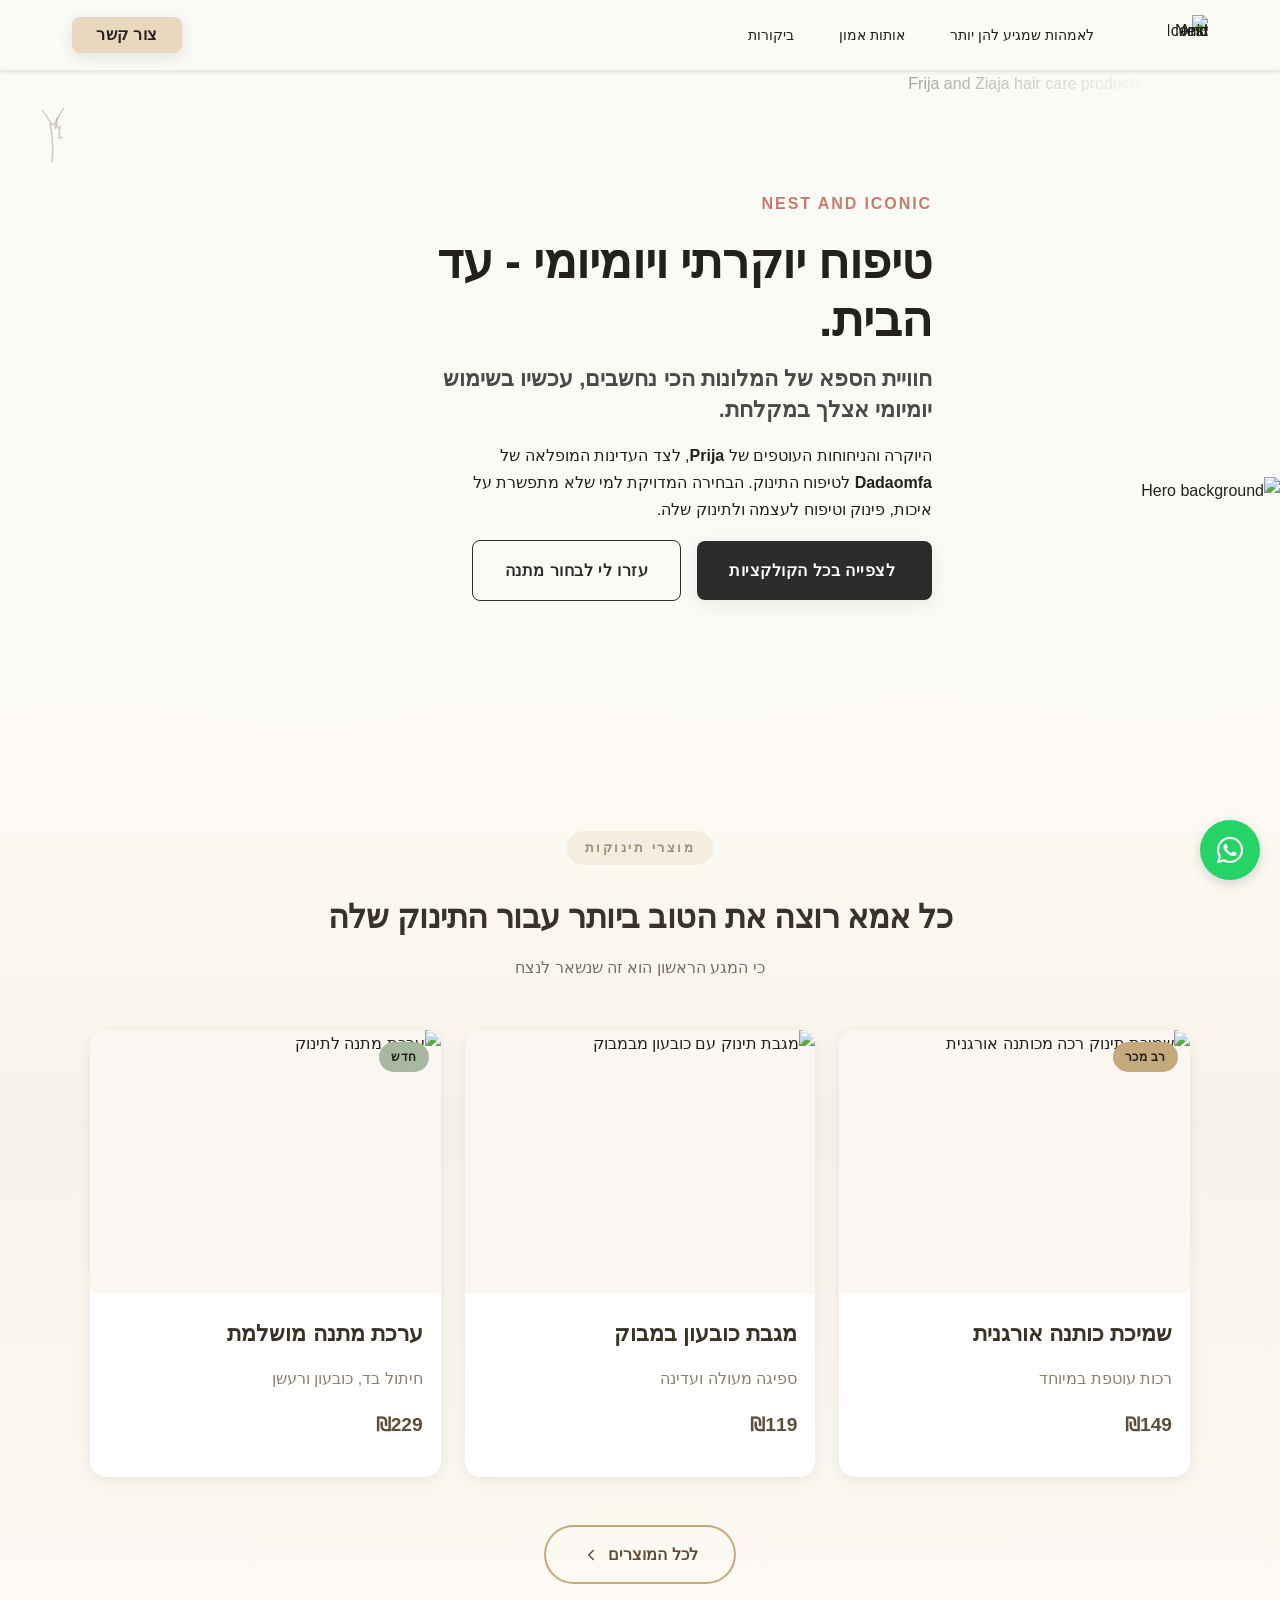
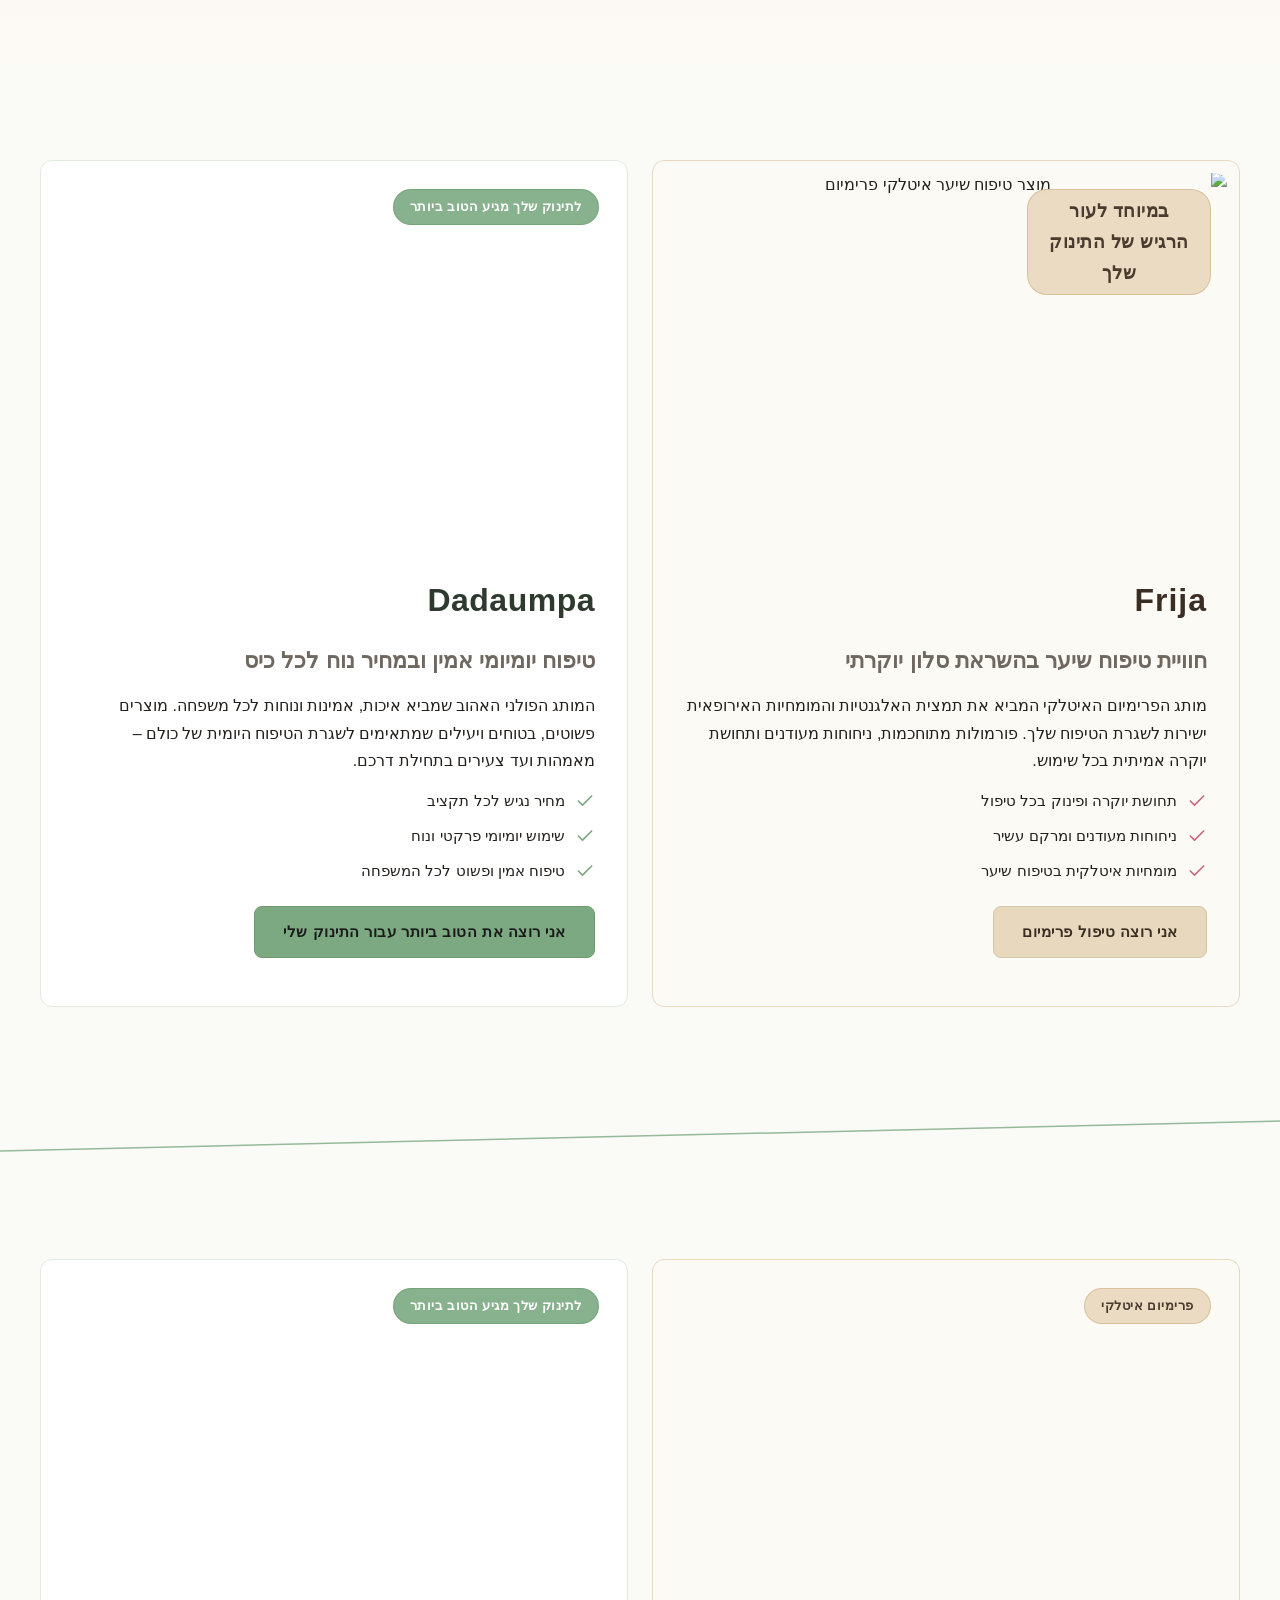
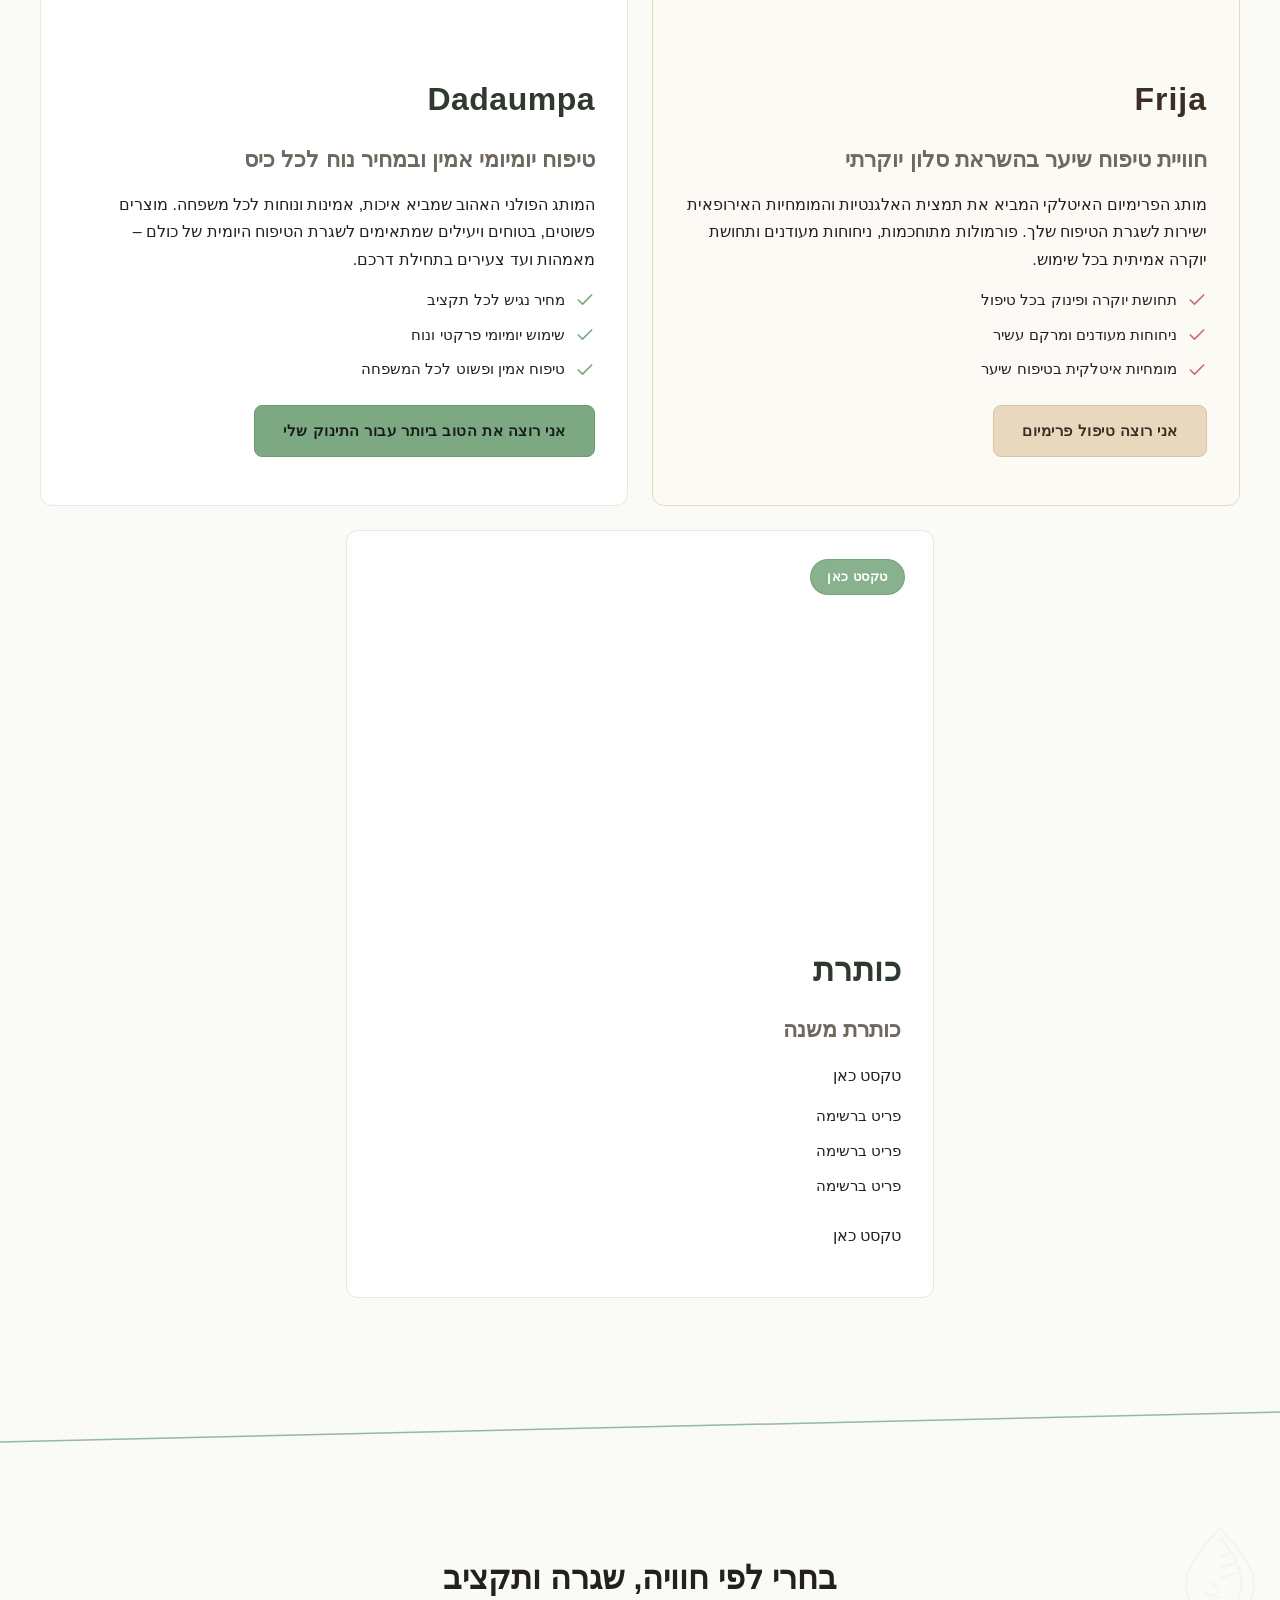
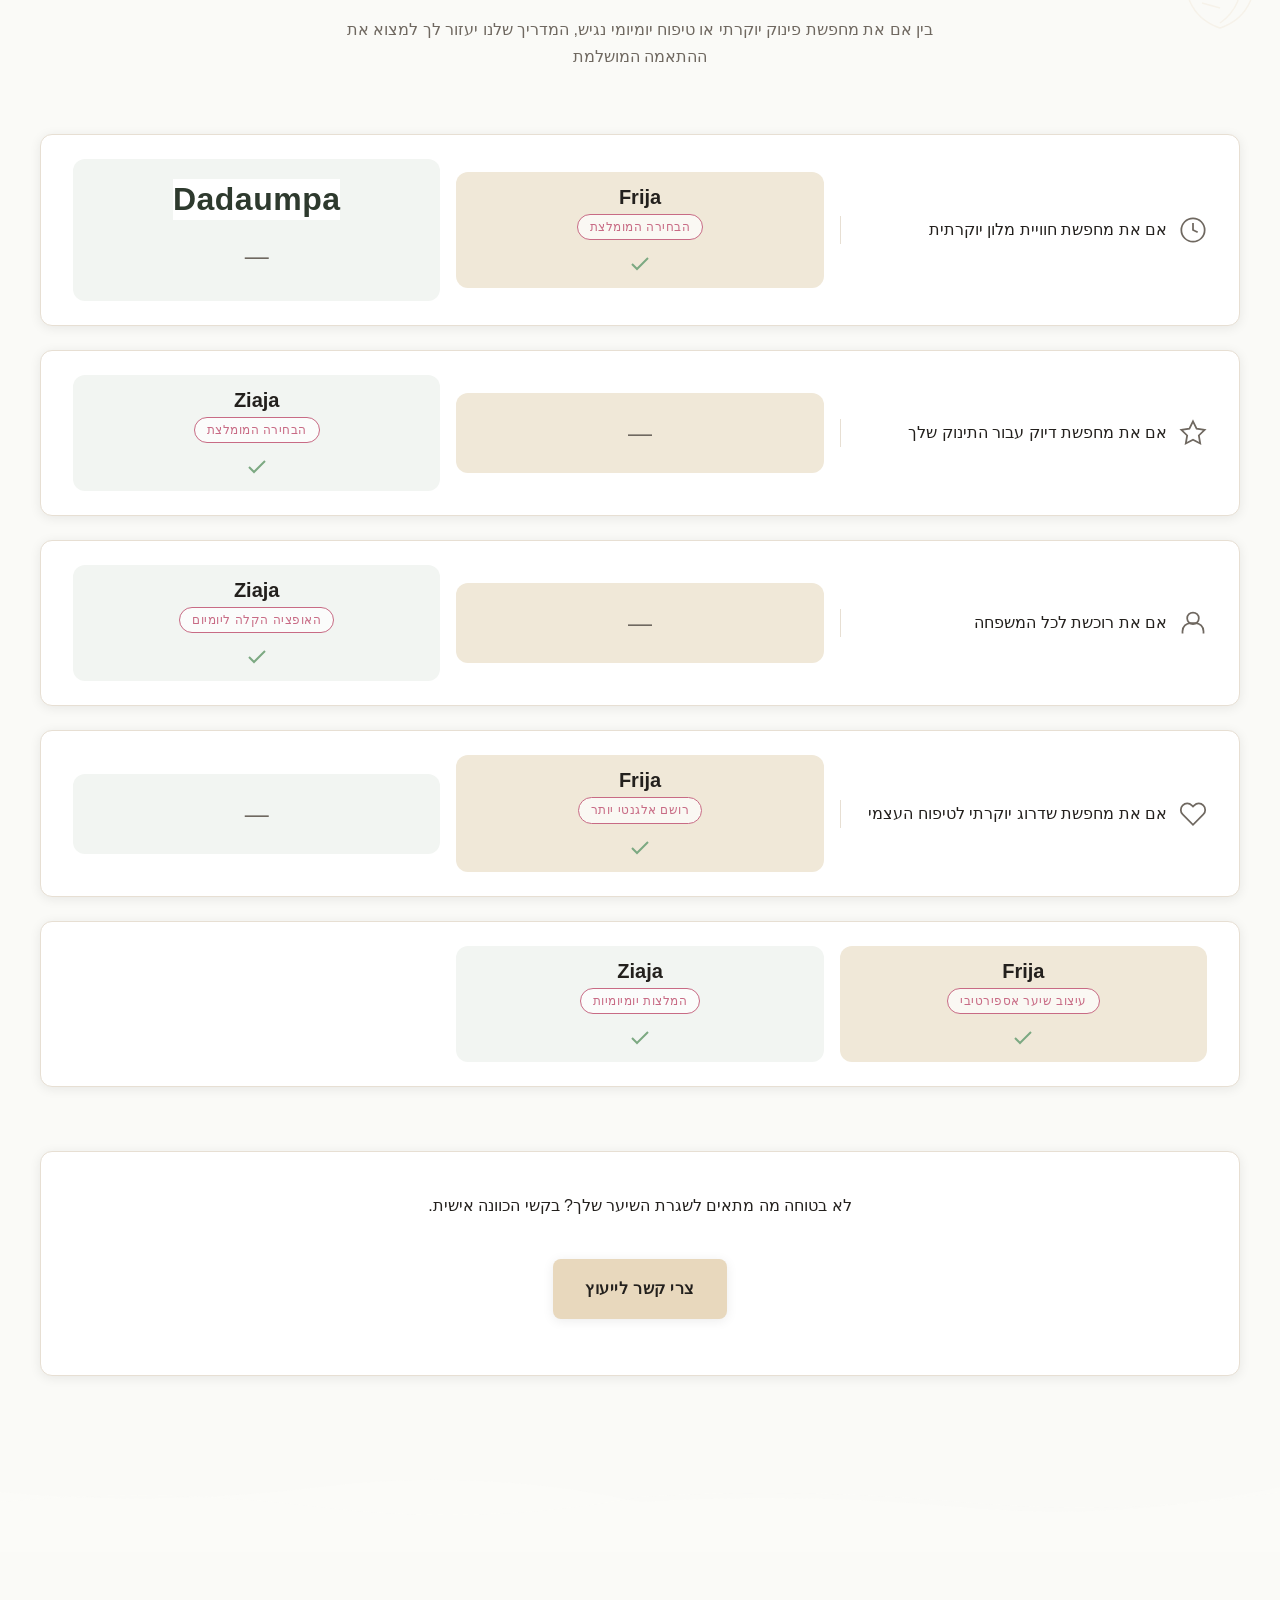
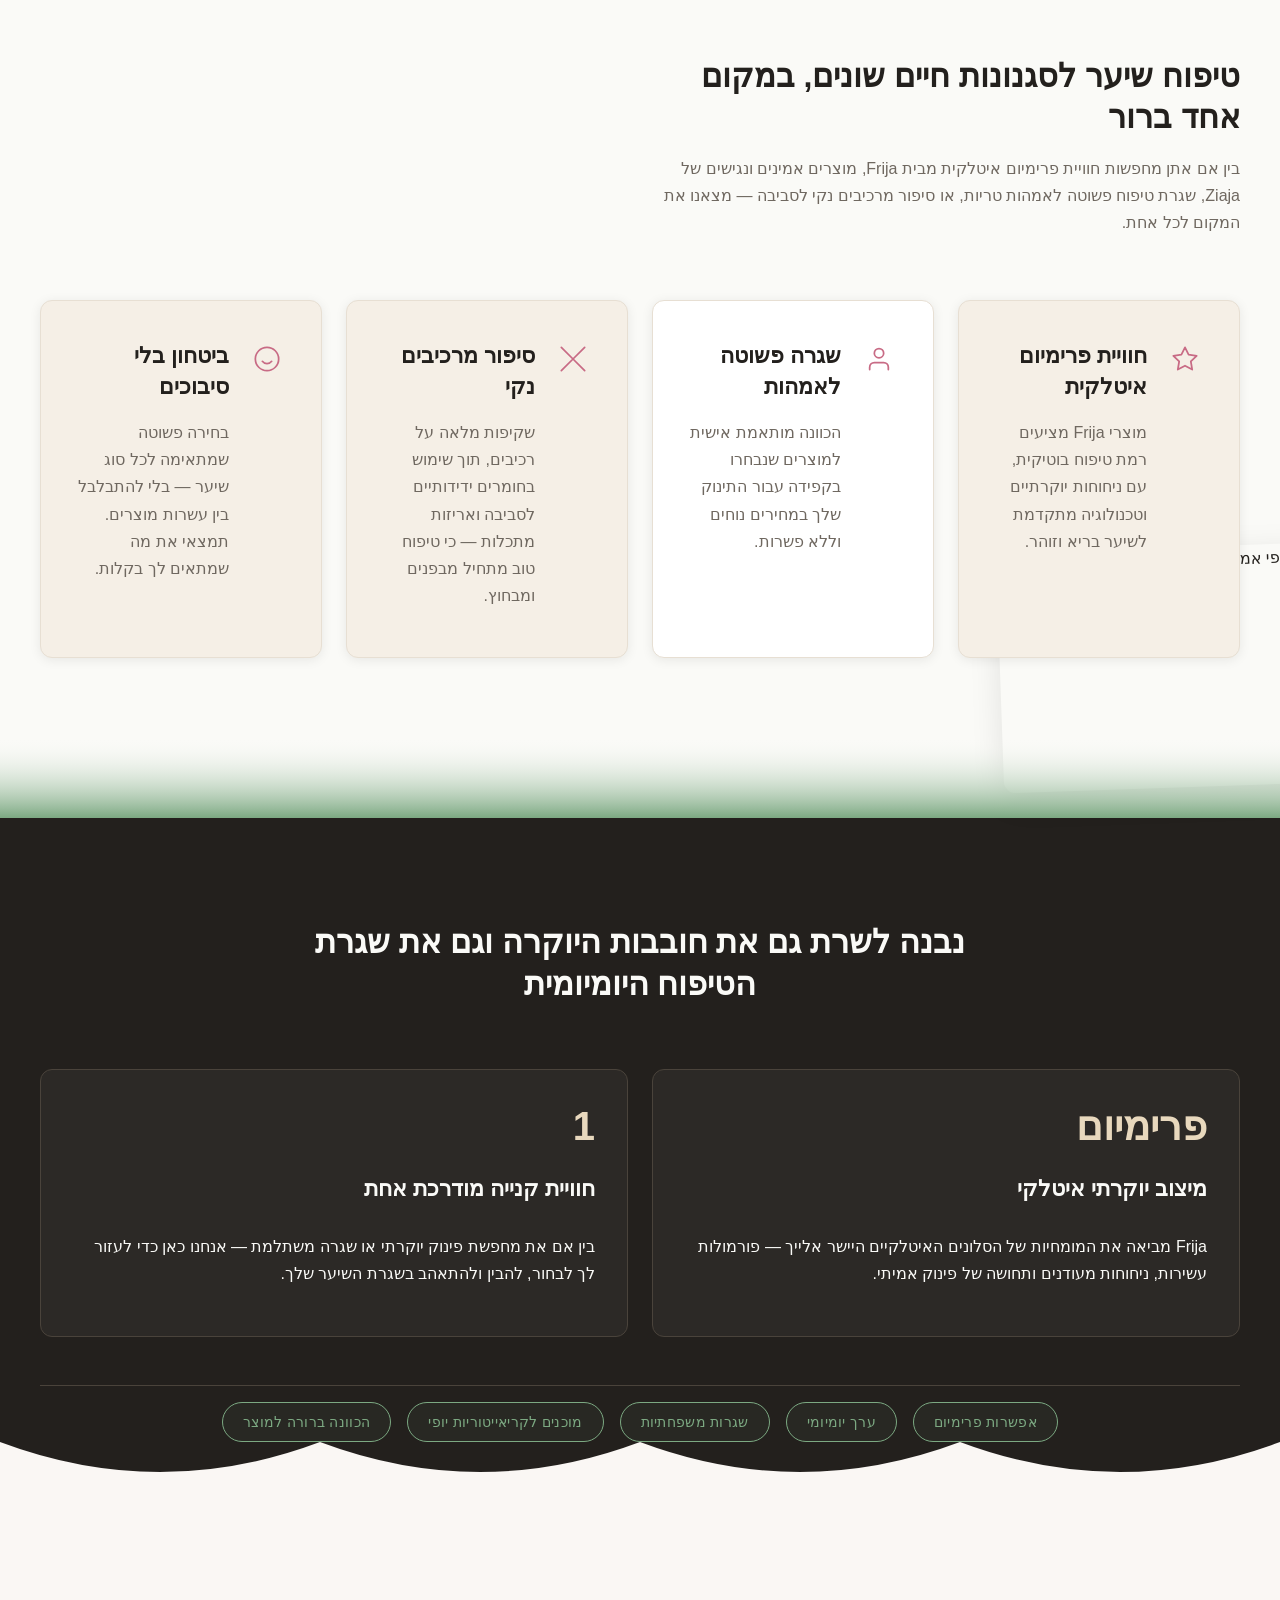
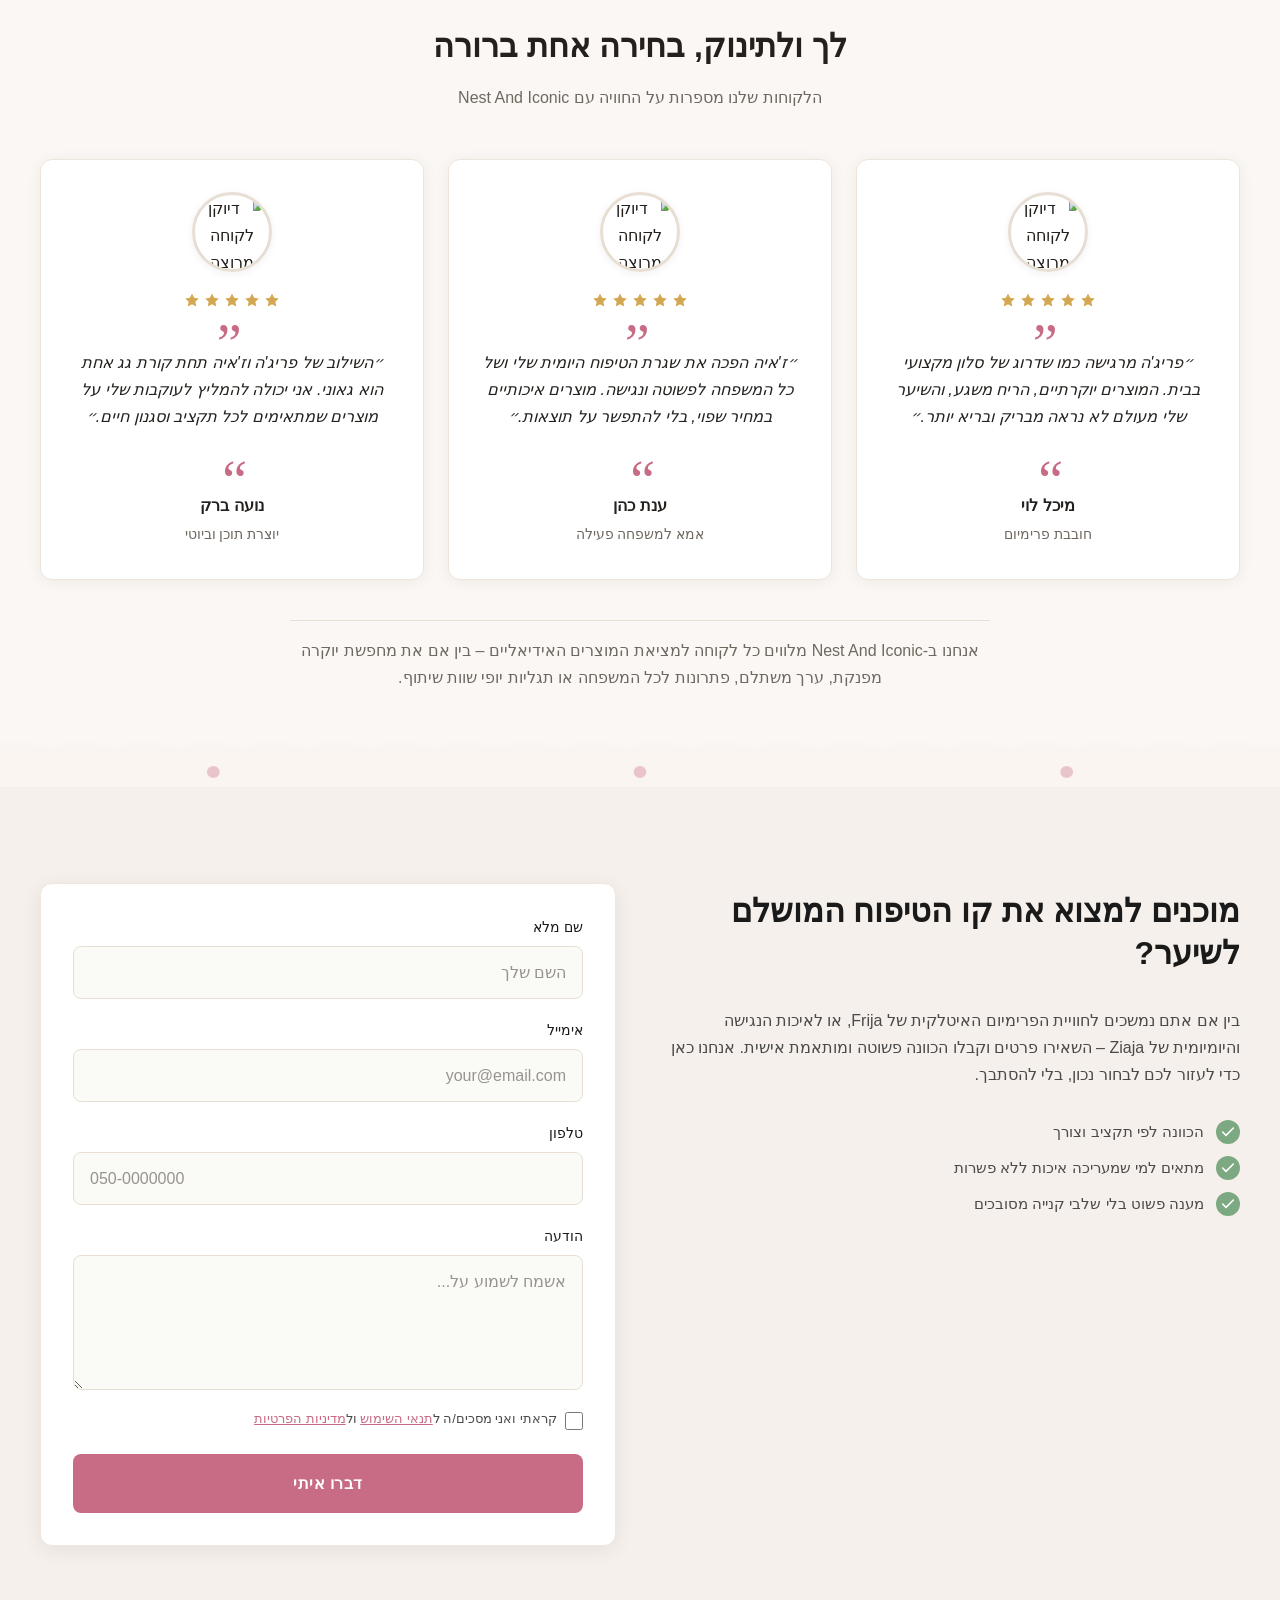
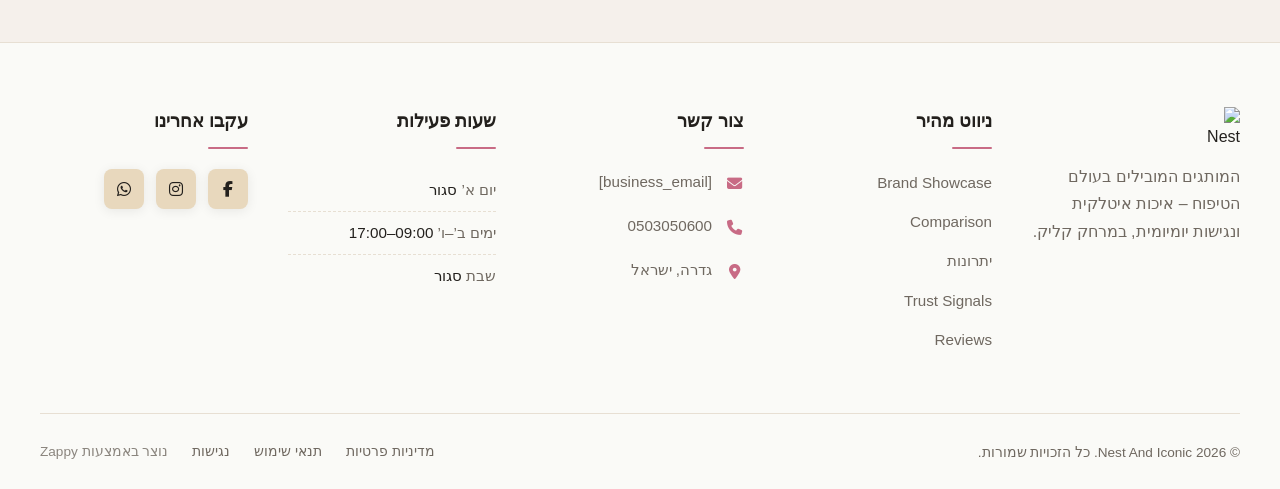
==== public/index.html @ 2064843b "Background sync: Progressive GitHub Sync" ====
<!doctype html><html dir="rtl" lang="he"><head><meta charset="UTF-8"><meta content="width=device-width,initial-scale=1" name="viewport"><meta content="index, follow" name="robots"><title>גלי יופי ויוקרה יומיומית — Nest And Iconic</title><meta content="הכניסי לחייך עולם של טיפוח שיער מוקפד עם המותגים פריג'ה וזאיה. מצאי את המוצר המושלם לשיערך, בין אם את חולמת על יוקרה איטלקית או מחפשת איכות נגישה. התחילי את מסע הטיפוח שלך עוד היום!" name="description"><meta content="Beauty &amp; Personal Care, טיפוח שיער יוקרתי, מותגי שיער מובילים, time to yourself, פריג'ה וזאיה" name="keywords"><link href="/assets/favicon.ico" rel="icon" type="image/x-icon"><link href="/assets/favicon-16x16.png" rel="icon" type="image/png" sizes="16x16"><link href="/assets/favicon-32x32.png" rel="icon" type="image/png" sizes="32x32"><link href="/assets/favicon-48x48.png" rel="icon" type="image/png" sizes="48x48"><link href="/assets/favicon-192x192.png" rel="icon" type="image/png" sizes="192x192"><link href="/assets/favicon-512x512.png" rel="icon" type="image/png" sizes="512x512"><link href="/assets/apple-touch-icon.png" rel="apple-touch-icon"><script>!function(){"use strict";var t="29273329-be31-4e87-b1aa-1c647ba8ab93",e="https://api.zappy5.com/api/analytics/track",a=18e5,n=2592e6,o=!0,i=!0,r=!0;var s=function(){var e="zappy_visitor_"+t,a=null;try{if(a=localStorage.getItem(e)){var o=JSON.parse(a),i=Date.now();if(i-o.created<n)return o.lastSeen=i,localStorage.setItem(e,JSON.stringify(o)),o.id}}catch(t){console.warn("Zappy Analytics: LocalStorage not available")}var r="zv_"+Date.now()+"_"+Math.random().toString(36).substr(2,9);try{localStorage.setItem(e,JSON.stringify({id:r,created:Date.now(),lastSeen:Date.now()}))}catch(t){}return r}(),c=function(){var e="zappy_session_"+t,n=null;try{if(n=sessionStorage.getItem(e)){var o=JSON.parse(n),i=Date.now();if(i-o.timestamp<a)return o.timestamp=i,sessionStorage.setItem(e,JSON.stringify(o)),o.id}}catch(t){console.warn("Zappy Analytics: SessionStorage not available")}var r="zs_"+Date.now()+"_"+Math.random().toString(36).substr(2,9);try{sessionStorage.setItem(e,JSON.stringify({id:r,timestamp:Date.now()}))}catch(t){}return r}();function l(a,n){n=n||{};var o={website_id:t,event_type:a,page_path:window.location.pathname,referrer:document.referrer||"direct",visitor_id:s,session_id:c,metadata:n};if(navigator.sendBeacon){var i=new Blob([JSON.stringify(o)],{type:"application/json"});navigator.sendBeacon(e,i)}else fetch(e,{method:"POST",headers:{"Content-Type":"application/json"},body:JSON.stringify(o),keepalive:!0}).catch(function(t){console.warn("Zappy Analytics: Failed to track event",t)})}o&&l("pageview",{title:document.title,url:window.location.href}),i&&document.addEventListener("click",function(t){var e=t.target;if("BUTTON"===e.tagName||e.closest("button")){var a="BUTTON"===e.tagName?e:e.closest("button");l("click",{element:"button",text:a.textContent.trim().substring(0,100),id:a.id||null,class:a.className||null})}else if("A"===e.tagName||e.closest("a")){var n="A"===e.tagName?e:e.closest("a");l("navigation",{element:"link",text:n.textContent.trim().substring(0,100),href:n.href,external:n.hostname!==window.location.hostname})}},!0),r&&document.addEventListener("submit",function(t){var e=t.target;l("form_submit",{form_id:e.id||null,form_name:e.name||null,form_action:e.action||null,form_method:e.method||"GET"})},!0);var m=Date.now();window.addEventListener("beforeunload",function(){l("page_unload",{time_on_page:Math.floor((Date.now()-m)/1e3),page_path:window.location.pathname})}),window.zappyAnalytics={track:l,getVisitorId:function(){return s},getSessionId:function(){return c}}}()</script><script>!function(){"use strict";if(!window.zappyFireMarketingEvent){var t={begin_checkout:"checkout_started",purchase:"checkout_complete",add_to_cart:"add_to_cart",view_product:"view_product"},e={whatsapp_click:{ga4:"contact",meta:"Contact",gtm:"whatsapp_click",ecom:!1},phone_click:{ga4:"contact",meta:"Contact",gtm:"phone_click",ecom:!1},contact_form_submitted:{ga4:"generate_lead",meta:"Lead",gtm:"contact_form_submitted",ecom:!1},checkout_started:{ga4:"begin_checkout",meta:"InitiateCheckout",gtm:"begin_checkout",ecom:!0},checkout_complete:{ga4:"purchase",meta:"Purchase",gtm:"purchase",ecom:!0},product_inquiry:{ga4:"generate_lead",meta:"Lead",gtm:"product_inquiry",ecom:!1},add_to_cart:{ga4:"add_to_cart",meta:"AddToCart",gtm:"add_to_cart",ecom:!0},view_product:{ga4:"view_item",meta:"ViewContent",gtm:"view_item",ecom:!0}};window.zappyFireMarketingEvent=function(r,o,u){try{u=u||{};var p=t[r]||r,d=e[p];if(!d)return;if((o=o||{}).pagePath||o.page_path||(o.pagePath=a()),"checkout_complete"===p){var l=String(o.orderId||o.order_id||o.transaction_id||"");if(l&&function(t){if(!t)return!1;try{return"1"===sessionStorage.getItem(i(t))}catch(t){return!1}}(l))return;l&&function(t){if(t)try{sessionStorage.setItem(i(t),"1")}catch(t){}}(l)}if(!u.skipFirstParty)try{window.zappyAnalytics&&"function"==typeof window.zappyAnalytics.track&&window.zappyAnalytics.track(p,o)}catch(t){}try{if(window.dataLayer=window.dataLayer||[],d.ecom){var _=c(p,o),m={};_.transaction_id&&(m.transaction_id=_.transaction_id),null!=_.value&&(m.value=_.value),_.currency&&(m.currency=_.currency),_.items&&(m.items=_.items),window.dataLayer.push({event:d.gtm,ecommerce:m}),"checkout_complete"!==p&&"checkout_started"!==p||window.dataLayer.push({event:p,ecommerce:m})}else{var s={event:d.gtm};for(var h in o)Object.prototype.hasOwnProperty.call(o,h)&&(s[h]=o[h]);window.dataLayer.push(s)}}catch(t){}try{"function"==typeof window.gtag&&window.gtag("event",d.ga4,c(p,o))}catch(t){}try{"function"==typeof window.fbq&&window.fbq("track",d.meta,function(t,e){for(var r=n(e=e||{}),a=parseFloat(null!=e.value?e.value:null!=e.total?e.total:0)||0,c=String(e.currency||"USD").toUpperCase(),i=[],o=0,u=0;u<r.length;u++)r[u].item_id&&i.push(r[u].item_id),o+=r[u].quantity||1;if("checkout_complete"===t)return{value:a,currency:c,content_ids:i.length?i:void 0,content_type:"product",num_items:o||void 0,order_id:String(e.order_id||e.orderId||e.transaction_id||e.orderNumber||"")||void 0};if("checkout_started"===t)return{value:a,currency:c,content_ids:i.length?i:void 0,content_type:"product",num_items:o||parseInt(null!=e.itemCount?e.itemCount:0,10)||void 0};if("add_to_cart"===t){var p=String(e.productId||e.product_id||i[0]||"");return{value:a||(r[0]?r[0].price*r[0].quantity:0),currency:c,content_ids:p?[p]:i.length?i:void 0,content_type:"product",content_name:e.productName||e.product_name||r[0]&&r[0].item_name,num_items:parseInt(null!=e.quantity?e.quantity:o||1,10)||1}}if("view_product"===t){var d=String(e.productId||e.product_id||i[0]||"");return{value:a||parseFloat(null!=e.price?e.price:0)||0,currency:c,content_ids:d?[d]:i.length?i:void 0,content_type:"product",content_name:e.productName||e.product_name||r[0]&&r[0].item_name}}return"whatsapp_click"===t||"phone_click"===t?{content_name:"whatsapp_click"===t?"WhatsApp":"Phone",content_category:"contact"}:"contact_form_submitted"===t||"product_inquiry"===t?{content_name:"product_inquiry"===t?"Product inquiry":"Contact form",content_category:e.productName||e.product_name||void 0}:e}(p,o))}catch(t){}}catch(t){}};var r=Object.create(null);document.addEventListener("click",function(t){try{var e=t.target;if(!e)return;var r=u(e,".whatsapp-float, a.whatsapp-float, [data-zappy-whatsapp]"),n=function(t){for(var e=t;e&&e!==document;){if("A"===e.tagName)return e;e=e.parentElement}return null}(e),c=n&&n.href||"";if(r||n&&function(t){if(!t)return!1;var e=String(t).toLowerCase();return-1!==e.indexOf("wa.me/")||-1!==e.indexOf("api.whatsapp.com")||-1!==e.indexOf("whatsapp.com/send")||0===e.indexOf("whatsapp:")}(c)){if(!o("wa:"+c)){var i=r?"float":"link";window.zappyFireMarketingEvent("whatsapp_click",{source:i,href:c||null,pagePath:a()})}return}var p=u(e,".phone-header-btn, .nav-phone-btn, .call-btn, [data-zappy-phone]"),d="";if(n&&n.href&&0===String(n.href).toLowerCase().indexOf("tel:")?d=n.href:p&&p.href&&0===String(p.href).toLowerCase().indexOf("tel:")&&(d=p.href),p||d){var l="";return d&&(l=String(d).replace(/^tel:/i,"").trim()),void(o("tel:"+(l||p&&p.id||"btn"))||window.zappyFireMarketingEvent("phone_click",{source:p?"button":"link",phone:l||null,href:d||null,pagePath:a()}))}}catch(t){}},!0)}function a(){try{if(window.ZAPPY_CONFIG&&window.ZAPPY_CONFIG.currentPagePath)return window.ZAPPY_CONFIG.currentPagePath}catch(t){}try{return window.location.pathname||"/"}catch(t){return"/"}}function n(t){var e=(t=t||{}).items||t.cartItems||t.cart_items||t.lineItems||[];Array.isArray(e)||(e=[]);for(var r=[],a=0;a<e.length;a++){var n=e[a];if(n&&"object"==typeof n){var c=String(n.item_id||n.productId||n.product_id||n.id||"").trim(),i=String(n.item_name||n.productName||n.product_name||n.name||"").trim(),o=parseFloat(null!=n.price?n.price:null!=n.unitPrice?n.unitPrice:0)||0,u=Math.max(1,parseInt(null!=n.quantity?n.quantity:null!=n.qty?n.qty:1,10)||1);(c||i)&&r.push({item_id:c||i,item_name:i||c,price:o,quantity:u})}}return r}function c(t,e){var r=n(e=e||{}),c=parseFloat(null!=e.value?e.value:null!=e.total?e.total:0)||0,i=String(e.currency||"USD").toUpperCase();if("checkout_complete"===t)return{transaction_id:String(e.transaction_id||e.orderId||e.order_id||e.orderNumber||"")||void 0,value:c,currency:i,items:r};if("checkout_started"===t)return{value:c,currency:i,items:r};if("add_to_cart"===t){var o=r.length?r:[{item_id:String(e.productId||e.product_id||""),item_name:String(e.productName||e.product_name||""),price:parseFloat(null!=e.value?e.value:null!=e.price?e.price:0)||0,quantity:parseInt(null!=e.quantity?e.quantity:1,10)||1}].filter(function(t){return t.item_id||t.item_name});return{value:c||(o[0]?o[0].price*o[0].quantity:0),currency:i,items:o}}if("view_product"===t){var u=r.length?r:[{item_id:String(e.productId||e.product_id||""),item_name:String(e.productName||e.product_name||""),price:parseFloat(null!=e.price?e.price:null!=e.value?e.value:0)||0,quantity:1}].filter(function(t){return t.item_id||t.item_name});return{currency:i,value:c||(u[0]?u[0].price:0),items:u}}return"whatsapp_click"===t||"phone_click"===t?{method:"whatsapp_click"===t?"whatsapp":"phone",page_path:e.pagePath||a()}:"contact_form_submitted"===t||"product_inquiry"===t?{page_path:e.pagePath||a()}:e}function i(t){return"zappy_purchase_fired_"+String(t||"")}function o(t){var e=Date.now();return!!(r[t]&&e-r[t]<800)||(r[t]=e,!1)}function u(t,e){return t&&t.closest?t.closest(e):null}}()</script><meta content="גלי יופי ויוקרה יומיומית — Nest And Iconic" property="og:title"><meta content="הכניסי לחייך עולם של טיפוח שיער מוקפד עם המותגים פריג'ה וזאיה. מצאי את המוצר המושלם לשיערך, בין אם את חולמת על יוקרה איטלקית או מחפשת איכות נגישה. התחילי את מסע הטיפוח שלך עוד היום!" property="og:description"><meta content="summary_large_image" name="twitter:card"><meta content="גלי יופי ויוקרה יומיומית — Nest And Iconic" name="twitter:title"><meta content="הכניסי לחייך עולם של טיפוח שיער מוקפד עם המותגים פריג'ה וזאיה. מצאי את המוצר המושלם לשיערך, בין אם את חולמת על יוקרה איטלקית או מחפשת איכות נגישה. התחילי את מסע הטיפוח שלך עוד היום!" name="twitter:description"><meta content="website" property="og:type"><meta content="he_IL" property="og:locale"><style>.skip-link{position:absolute;top:0;left:0;transform:translateY(-200%);padding:12px 18px;background:var(--bg-dark,#1a1a1a);color:var(--text-light,#fff);font-weight:600;border-radius:0 0 8px 0;z-index:10000}.skip-link:focus{transform:none;outline:2px solid var(--ring,#fff);outline-offset:2px}:focus-visible{outline:2px solid var(--ring,currentColor);outline-offset:3px}</style><link href="/assets/favicon.ico" rel="icon" type="image/x-icon"><link href="/assets/favicon-16x16.png" rel="icon" type="image/png" sizes="16x16"><link href="/assets/favicon-32x32.png" rel="icon" type="image/png" sizes="32x32"><link href="/assets/favicon-48x48.png" rel="icon" type="image/png" sizes="48x48"><link href="/assets/favicon-192x192.png" rel="icon" type="image/png" sizes="192x192"><link href="/assets/favicon-512x512.png" rel="icon" type="image/png" sizes="512x512"><link href="/assets/apple-touch-icon.png" rel="apple-touch-icon"><link href="https://cdn.jsdelivr.net/npm/vanilla-cookieconsent@3/dist/cookieconsent.css" rel="stylesheet"><style id="zappy-critical-above-fold-css">html{box-sizing:border-box;-webkit-text-size-adjust:100%}*,::after,::before{box-sizing:inherit}body{margin:0;min-width:320px;overflow-x:clip}img,svg,video{max-width:100%;height:auto}main{display:block}.container{width:min(100% - 32px,1200px);margin-inline:auto}.navbar,header .navbar,header[role=banner],nav.navbar{position:relative;z-index:1000;width:100%}.nav-container,.navbar .container{display:flex;align-items:center;justify-content:space-between;min-height:64px}.logo,.logo-link img{display:block;width:35px;height:35px;object-fit:contain}#navMenu,.nav-menu{list-style:none;margin:0;padding:0}#navMenu a,.nav-menu a,.navbar .nav-links a,.navbar a{color:inherit;text-decoration:none}#navMenu .sub-menu,.nav-menu .sub-menu,.navbar .sub-menu{display:none}.fa,.fa-brands,.fa-regular,.fa-solid,.fab,.far,.fas{display:inline-block;min-width:1em;text-align:center}html:not(#zappy-noop) .navbar:has(.nav-ecommerce-icons)>.phone-header-btn,html:not(#zappy-noop)[data-zappy-site-type=ecommerce] .phone-header-btn{display:none!important;visibility:hidden!important;width:0!important;height:0!important;pointer-events:none!important}.zappy-preview-empty-store-cta{display:none!important;visibility:hidden!important;height:0!important;max-height:0!important;overflow:hidden!important;margin:0!important;padding:0!important;border:0!important;box-shadow:none!important}.zappy-catalog-menu{background:var(--surface-color,var(--surface,linear-gradient(135deg,#f8f9fa 0,#fff 100%)));border-bottom:1px solid var(--border-color,#e5e7eb);padding:0;position:sticky;top:0;z-index:90}.zappy-catalog-menu.rtl,.zappy-catalog-menu[dir=rtl]{direction:rtl}.zappy-catalog-menu.ltr,.zappy-catalog-menu[dir=ltr]{direction:ltr}.catalog-menu-container{max-width:1440px;margin:0 auto;display:flex;align-items:center;gap:8px;padding:10px 24px;overflow:visible}.catalog-menu-categories,.catalog-menu-list{display:flex;align-items:center;gap:4px;flex-wrap:wrap;margin:0;padding:0;list-style:none}.catalog-menu-item{display:inline-flex;align-items:center;padding:8px 16px;font-size:14px;font-weight:500;color:var(--text-color,var(--text,#374151));text-decoration:none;border-radius:20px;white-space:nowrap}.catalog-menu-all{background:var(--primary-color,var(--primary,#111));color:var(--text-light,#fff)!important}.catalog-menu-parent{position:relative;display:inline-flex;align-items:center}.catalog-menu-trigger{display:inline-flex;align-items:center;gap:6px}.catalog-menu-chevron{flex-shrink:0}.catalog-menu-parent>.sub-menu{display:none!important;visibility:hidden!important;opacity:0!important;pointer-events:none!important}.hero-section,.index-hero-section,section[class*=hero]{position:relative;overflow:hidden;min-height:560px}.hero-bg-image,.hero-bg-wrapper,section[class*=hero] [class*=hero-bg]{position:absolute;inset:0;width:100%;height:100%}.hero-bg-image img,.hero-bg-wrapper img,section[class*=hero] [data-hero-bg],section[class*=hero] img[data-hero-background=true]{width:100%!important;height:100%!important;object-fit:cover!important;display:block}.hero-content,section[class*=hero] .container{position:relative;z-index:2}@media(max-width:768px){:root{--header-height:72px;--total-header-height:72px;--zappy-mobile-menu-top:72px}html[data-zappy-site-type=ecommerce] body{padding-top:var(--total-header-height,72px)}html[data-zappy-site-type=ecommerce] body>.navbar:not(.zappy-catalog-menu),html[data-zappy-site-type=ecommerce] body>nav.navbar{position:fixed!important;top:0;left:0;right:0;z-index:100000;width:100%;margin-bottom:0}.zappy-catalog-menu{position:fixed;top:var(--header-height,72px);left:0;right:0;z-index:99999}.nav-container,.navbar .container{min-height:60px}#navMenu,.nav-menu{max-width:100vw;overflow-x:hidden}.hero-section,.index-hero-section,section[class*=hero]{min-height:100svh}.hero-bg-image,.hero-bg-wrapper,.hero-scrim{min-height:100svh}}:root{--zappy-header-stack-height:calc(var(--zappy-announcement-height, 40px) + var(--header-height, 72px))}body:has(.zappy-announcement-bar) .navbar:not(.zappy-catalog-menu):not(.mobile-search-panel),body:has(.zappy-announcement-bar) header.navbar,body:has(.zappy-announcement-bar) nav.navbar:not(.zappy-catalog-menu){top:var(--zappy-announcement-height,40px)!important}body:has(.zappy-announcement-bar) .index-hero-section,body:has(.zappy-announcement-bar) main>section[class*=hero]:first-of-type,body:has(.zappy-announcement-bar) section[data-hero-type^=fullscreen]{margin-top:calc(-1 * var(--zappy-header-stack-height))!important;padding-top:calc(var(--zappy-header-stack-height))!important}[data-zappy-content-align]{display:flex!important;flex-direction:column!important}[data-zappy-content-align^=top-]{justify-content:flex-start!important}[data-zappy-content-align^=center-],[data-zappy-content-align^=lower-],[data-zappy-content-align^=upper-]{justify-content:center!important}[data-zappy-content-align^=bottom-]{justify-content:flex-end!important}[data-zappy-content-align$="-left"],[data-zappy-content-align$="-mid-left"]{align-items:flex-start!important;text-align:start!important}[data-zappy-content-align$="-center"]{align-items:center!important;text-align:center!important}[data-zappy-content-align$="-mid-right"],[data-zappy-content-align$="-right"]{align-items:flex-end!important;text-align:end!important}[data-zappy-content-align] [data-zappy-align-target]{margin-left:auto;margin-right:auto}[data-zappy-content-align$="-center"] [data-zappy-align-target],[data-zappy-content-align$="-center"] [data-zappy-align-target]>*{text-align:center!important}</style><link href="/styles.css" rel="preload" as="style"><link href="/styles.css" rel="stylesheet" media="print" onload='this.media="all"'><noscript><link href="/styles.css" rel="stylesheet"></noscript><script>window.ZAPPY_WEBSITE_ID="29273329-be31-4e87-b1aa-1c647ba8ab93",window.ZAPPY_API_BASE="https://api.zappy5.com"</script><link href="/assets/site-index-service-image-1-1784063487909-sne2xa.webp?v=1784063490166" rel="preload" as="image" fetchpriority="high"><style id="zappy-dropdown-submenu-styles">#navMenu li:has(.sub-menu),.nav-menu li:has(.sub-menu),.navbar li:has(.sub-menu),nav li:has(.sub-menu){position:relative}#navMenu .sub-menu,.nav-menu .sub-menu,.navbar .sub-menu,nav .sub-menu{display:block!important;position:absolute!important;top:100%;left:0;min-width:220px;border-radius:8px;box-shadow:0 8px 25px rgba(0,0,0,.15);padding:8px 0;opacity:0;visibility:hidden;transform:translateY(10px);transition:all .3s ease;z-index:1000;list-style:none;pointer-events:none}#navMenu li:hover>.sub-menu,.nav-menu li:hover>.sub-menu,.navbar li:hover>.sub-menu,nav li:hover>.sub-menu{opacity:1!important;visibility:visible!important;transform:translateY(0)!important;pointer-events:auto!important}.sub-menu li{list-style:none;margin:0;padding:0}.sub-menu a{display:block!important;padding:10px 16px!important;color:var(--text-dark,#333)!important;font-weight:500;text-decoration:none;white-space:nowrap;transition:background-color .2s}.sub-menu .zappy-nav-child>a{padding-left:28px!important;font-size:.9em!important;opacity:.85!important}[dir=rtl] .sub-menu .zappy-nav-child>a,html[lang=ar] .sub-menu .zappy-nav-child>a,html[lang=he] .sub-menu .zappy-nav-child>a{padding-left:10px!important;padding-right:28px!important}.sub-menu .zappy-nav-parent>a{font-weight:600!important}.sub-menu a:hover{background-color:#f5f5f5}[dir=rtl] .nav-menu .sub-menu,[dir=rtl] .navbar .sub-menu,[dir=rtl] nav .sub-menu,html[lang=ar] .nav-menu .sub-menu,html[lang=ar] .navbar .sub-menu,html[lang=ar] nav .sub-menu,html[lang=he] .nav-menu .sub-menu,html[lang=he] .navbar .sub-menu,html[lang=he] nav .sub-menu{left:auto!important;right:0!important}.sub-menu:empty,.sub-menu:not(:has(li)):not(:has(> a)),.sub-menu:not(:has(li:not(.zappy-hidden-menu-item))):not(:has(> a)){display:none!important;opacity:0!important;visibility:hidden!important;pointer-events:none!important}li:has(.menu-group-title):hover>.sub-menu{opacity:1!important;visibility:visible!important;transform:translateY(0)!important;pointer-events:auto!important}#navMenu>li>.menu-group-title,.nav-menu>li>.menu-group-title{display:inline-block;padding:.5rem 1rem;cursor:default;user-select:none}@media (max-width:768px){#navMenu .sub-menu,.nav-menu .sub-menu,.navbar .sub-menu,nav .sub-menu{position:static!important;transform:none!important;box-shadow:none!important;background:0 0!important;max-height:0;overflow:hidden;opacity:0;visibility:hidden;transition:max-height .3s ease,opacity .3s ease;padding:0!important;border-radius:0!important}#navMenu .sub-menu.mobile-expanded,.nav-menu .sub-menu.mobile-expanded,.navbar .sub-menu.mobile-expanded{max-height:none!important;overflow-y:visible!important;opacity:1!important;visibility:visible!important;padding:8px 0 8px 16px!important}[dir=rtl] .sub-menu.mobile-expanded,html[lang=he] .sub-menu.mobile-expanded{padding:8px 16px 8px 0!important}#navMenu li:hover>.sub-menu,.nav-menu li:hover>.sub-menu,.navbar li:hover>.sub-menu,nav li:hover>.sub-menu{opacity:0;visibility:hidden;pointer-events:none}#navMenu li>.sub-menu.mobile-expanded,.nav-menu li>.sub-menu.mobile-expanded,.navbar li>.sub-menu.mobile-expanded,nav li>.sub-menu.mobile-expanded{opacity:1!important;visibility:visible!important;pointer-events:auto!important}#navMenu li:has(.sub-menu),.nav-menu li:has(.sub-menu),.navbar li:has(.sub-menu),nav li:has(.sub-menu){display:flex!important;flex-wrap:wrap!important;align-items:center!important;position:relative!important;min-height:44px!important}#navMenu li:has(.sub-menu)>a,.nav-menu li:has(.sub-menu)>a,.navbar li:has(.sub-menu)>a,nav li:has(.sub-menu)>a{flex:1!important;min-width:0!important}#navMenu li:has(.sub-menu)>.menu-group-title,.nav-menu li:has(.sub-menu)>.menu-group-title,.navbar li:has(.sub-menu)>.menu-group-title,nav li:has(.sub-menu)>.menu-group-title{flex:1!important;min-width:0!important;padding:0!important;line-height:inherit!important}#navMenu li:has(.sub-menu)>.sub-menu,.nav-menu li:has(.sub-menu)>.sub-menu,.navbar li:has(.sub-menu)>.sub-menu,nav li:has(.sub-menu)>.sub-menu{flex-basis:100%!important;width:100%!important}#navMenu li:has(.sub-menu)>a [class*=arrow],#navMenu li:has(.sub-menu)>a [class*=chevron],.nav-menu li:has(.sub-menu)>a .fa-angle-down,.nav-menu li:has(.sub-menu)>a .fa-chevron-down,.nav-menu li:has(.sub-menu)>a [class*=arrow],.nav-menu li:has(.sub-menu)>a [class*=chevron],nav li:has(.sub-menu)>a [class*=arrow],nav li:has(.sub-menu)>a [class*=chevron]{display:none!important;visibility:hidden!important}.mobile-submenu-toggle{display:flex!important;align-items:center!important;justify-content:center!important;width:44px!important;height:auto!important;background:0 0!important;border:none!important;cursor:pointer!important;color:var(--text-dark)!important;position:static!important;flex-shrink:0!important;align-self:stretch!important;z-index:2!important;padding:0!important;margin:0!important}.mobile-submenu-toggle::after{content:''!important;width:0!important;height:0!important;border-left:6px solid transparent!important;border-right:6px solid transparent!important;border-top:7px solid currentColor!important;transition:transform .3s ease!important}.mobile-submenu-toggle.expanded::after{transform:rotate(180deg)!important}.sub-menu a{padding:10px 0!important;display:block!important;color:var(--text-dark)!important;white-space:normal!important}.sub-menu .zappy-nav-child>a{padding-left:28px!important;font-size:.9em!important;opacity:.85!important}[dir=rtl] .sub-menu .zappy-nav-child>a,html[lang=ar] .sub-menu .zappy-nav-child>a,html[lang=he] .sub-menu .zappy-nav-child>a{padding-left:0!important;padding-right:28px!important}.sub-menu .zappy-nav-parent>a{font-weight:600!important}#navMenu.active,.nav-menu.active{max-width:100vw!important;overflow-x:hidden!important;box-sizing:border-box!important}.navbar .sub-menu li a,.zappy-products-dropdown .sub-menu a,nav.navbar .sub-menu li a{color:var(--text-dark)!important}}@media (min-width:769px){.mobile-submenu-toggle{display:none!important}}</style><style id="zappy-widget-visibility">html[dir=rtl] .whatsapp-float{right:20px!important;left:auto!important}html:not([dir]) .whatsapp-float,html[dir=ltr] .whatsapp-float{left:20px!important;right:auto!important}html[dir=rtl] #mic-access-tool-general-button,html[dir=rtl] #mic-init-access-tool #mic-access-tool-general-button,html[dir=rtl] #mic-init-access-tool .mic-access-tool-general-button,html[dir=rtl] ._access-icon,html[dir=rtl] .mic-access-tool-general-button{left:20px!important;right:auto!important}html:not([dir]) #mic-access-tool-general-button,html:not([dir]) #mic-init-access-tool #mic-access-tool-general-button,html:not([dir]) #mic-init-access-tool .mic-access-tool-general-button,html:not([dir]) ._access-icon,html:not([dir]) .mic-access-tool-general-button,html[dir=ltr] #mic-access-tool-general-button,html[dir=ltr] #mic-init-access-tool #mic-access-tool-general-button,html[dir=ltr] #mic-init-access-tool .mic-access-tool-general-button,html[dir=ltr] ._access-icon,html[dir=ltr] .mic-access-tool-general-button{right:20px!important;left:auto!important}@media (max-width:768px){.whatsapp-float{display:flex!important}}@media (min-width:769px){.whatsapp-float{display:flex!important}}@media (max-width:768px){#mic-access-tool-general-button,#mic-init-access-tool #mic-access-tool-general-button,#mic-init-access-tool .mic-access-tool-general-button,._access-icon,.mic-access-tool-general-button{display:flex!important;visibility:visible!important;opacity:1!important;pointer-events:auto!important}#mic-access-tool-box.opened-mic-access-tool,#mic-init-access-tool #mic-access-tool-box.opened-mic-access-tool,.mic-access-tool-box.opened-mic-access-tool{visibility:visible!important;opacity:1!important;pointer-events:auto!important}}@media (min-width:769px){#mic-access-tool-general-button,#mic-init-access-tool #mic-access-tool-general-button,#mic-init-access-tool .mic-access-tool-general-button,._access-icon,.mic-access-tool-general-button{display:flex!important;visibility:visible!important;opacity:1!important;pointer-events:auto!important}#mic-access-tool-box.opened-mic-access-tool,#mic-init-access-tool #mic-access-tool-box.opened-mic-access-tool,.mic-access-tool-box.opened-mic-access-tool{visibility:visible!important;opacity:1!important;pointer-events:auto!important}}</style></head><body><a href="#main" class="skip-link">דלג לתוכן הראשי</a><nav class="navbar" dir="rtl"><button class="mobile-toggle" aria-label="Menu" id="mobileToggle"><svg viewBox="0 0 24 24" fill="none" style="display:block !important" class="hamburger-icon" width="24" height="24"><path d="M3 12h18M3 6h18M3 18h18" stroke="currentColor" stroke-width="2" stroke-linecap="round"></path></svg> <svg viewBox="0 0 24 24" fill="none" class="close-icon" width="24" height="24" style="display:none !important"><path d="M18 6L6 18M6 6l12 12" stroke="currentColor" stroke-width="2" stroke-linecap="round"></path></svg></button> <button class="phone-header-btn" aria-label="Call" data-phone="0503050600"><svg viewBox="0 0 24 24" fill="currentColor" width="20" height="20"><path d="M22 16.92v3a2 2 0 0 1-2.18 2 19.79 19.79 0 0 1-8.63-3.07 19.5 19.5 0 0 1-6-6 19.79 19.79 0 0 1-3.07-8.67A2 2 0 0 1 4.11 2h3a2 2 0 0 1 2 1.72 12.84 12.84 0 0 0 .7 2.81 2 2 0 0 1-.45 2.11L8.09 9.91a16 16 0 0 0 6 6l1.27-1.27a2 2 0 0 1 2.11-.45 12.84 12.84 0 0 0 2.81.7A2 2 0 0 1 22 16.92z"></path></svg></button><div class="nav-container"><div class="nav-right-group"><div class="nav-brand"><a href="/" class="logo-link"><img alt="Nest And Iconic" decoding="async" src="/assets/nest-and-iconic-beauty-personal-care-logo-1783830343568-a95ucc.webp?v=1783830344331-eqhmen" class="logo" width="35" height="35"></a></div><ul class="nav-menu" id="navMenu"><li><a href="#brand-showcase">לאמהות שמגיע להן יותר</a></li><li><a href="#trust-signals">אותות אמון</a></li><li><a href="#reviews">ביקורות</a></li><li class="mobile-contact-link nav-cta-mobile-item"><a href="#contact" class="nav-cta-btn">צור קשר</a></li></ul></div><div class="nav-cta-container"><a href="#contact" class="nav-cta-btn">צור קשר</a></div></div></nav><script>window.addEventListener("load",function(){const e=document.querySelector(".navbar, nav, header");if(!e)return void console.log("[Navbar] Navbar element not found");let t=document.getElementById("mobileToggle")||document.querySelector(".mobile-toggle")||document.querySelector(".hamburger")||document.querySelector(".hamburger-menu")||document.querySelector(".menu-toggle")||document.querySelector(".burger-menu")||document.querySelector('[aria-label="Menu"]')||document.querySelector('[aria-label="תפריט"]');const o=document.querySelector(".phone-header-btn"),n=window.getComputedStyle(e);let r=n.backgroundColor;if(console.log("[Navbar] Initial navbar background:",r),"transparent"===r||"rgba(0, 0, 0, 0)"===r||r.startsWith("rgba")&&r.includes(", 0)")){const e=n.backgroundImage;if(e&&"none"!==e)console.log("[Navbar] Navbar has background image/gradient, using dark text"),r="rgb(240, 240, 240)";else{const e=window.getComputedStyle(document.body).backgroundColor;console.log("[Navbar] Navbar transparent, using body background:",e),r=e}}const a=r.match(/\d+/g);if(a&&a.length>=3){const e=(.299*parseInt(a[0])+.587*parseInt(a[1])+.114*parseInt(a[2]))/255;console.log("[Navbar] Mobile button colors preserved from Claude CSS (luminance:",e.toFixed(2)+")");const n=document.createElement("style");n.id="zappy-mobile-nav-fix";document.documentElement.lang;document.documentElement.dir,n.textContent='\n        /* Hide mobile buttons on desktop, show only on mobile */\n        @media (min-width: 769px) {\n          .mobile-toggle,\n          .phone-header-btn {\n            display: none !important;\n          }\n        }\n        \n        /* Show and position mobile buttons correctly on mobile */\n        @media (max-width: 768px) {\n          .navbar,\n          nav.navbar {\n            min-height: 70px !important;\n          }\n\n          .mobile-toggle,\n          .phone-header-btn {\n            position: absolute !important;\n            top: 0 !important;\n            bottom: 0 !important;\n            margin-top: auto !important;\n            margin-bottom: auto !important;\n            transform: none !important;\n            z-index: 1001 !important;\n            display: flex !important;\n            align-items: center !important;\n            justify-content: center !important;\n            width: 36px !important;\n            height: 36px !important;\n            border-radius: 50% !important;\n            border: none !important;\n            cursor: pointer !important;\n            padding: 6px !important;\n            background: none !important;\n            color: var(--nav-text, var(--text-dark)) !important;\n            touch-action: manipulation !important;\n            -webkit-tap-highlight-color: transparent !important;\n          }\n\n          html[data-zappy-site-type="ecommerce"] .phone-header-btn,\n          body[data-zappy-site-type="ecommerce"] .phone-header-btn,\n          html[data-zappy-site-type="ecommerce"] header .phone-header-btn,\n          html[data-zappy-site-type="ecommerce"] nav .phone-header-btn {\n            display: none !important;\n            visibility: hidden !important;\n            width: 0 !important;\n            height: 0 !important;\n            min-width: 0 !important;\n            overflow: hidden !important;\n          }\n          \n          /* LTR positioning (default): hamburger LEFT, phone RIGHT */\n          html:not([dir="rtl"]):not([lang="he"]):not([lang="ar"]) .mobile-toggle,\n          html[dir="ltr"] .mobile-toggle {\n            left: 12px !important;\n            right: auto !important;\n          }\n          html:not([dir="rtl"]):not([lang="he"]):not([lang="ar"]) .phone-header-btn,\n          html[dir="ltr"] .phone-header-btn {\n            right: 12px !important;\n            left: auto !important;\n          }\n          \n          /* RTL positioning: hamburger RIGHT, phone LEFT */\n          html[dir="rtl"] .mobile-toggle,\n          html[lang="he"] .mobile-toggle,\n          html[lang="ar"] .mobile-toggle {\n            right: 12px !important;\n            left: auto !important;\n          }\n          html[dir="rtl"] .phone-header-btn,\n          html[lang="he"] .phone-header-btn,\n          html[lang="ar"] .phone-header-btn {\n            left: 12px !important;\n            right: auto !important;\n          }\n          \n          /* CRITICAL: Ensure nav-container has min-height on mobile */\n          /* All children are positioned absolutely/fixed on mobile, so height:auto collapses to 0 */\n          .nav-container {\n            min-height: 70px !important;\n            position: relative !important;\n          }\n          \n          /* Ensure SVG icons are properly sized and inherit color */\n          .mobile-toggle svg,\n          .phone-header-btn svg {\n            width: 24px !important;\n            height: 24px !important;\n            /* Don\'t force display - let JavaScript control hamburger/close toggle */\n          }\n          \n          /* Reset nav-cta-container on mobile - remove desktop box-shadow/padding */\n          /* that creates a visible ghost box when CTA button is hidden */\n          .nav-cta-container {\n            box-shadow: none !important;\n            padding: 0 !important;\n          }\n          \n          /* Hide nav-cta-container entirely on mobile when there\'s no lang-switcher */\n          /* (only the CTA button is inside, and it\'s hidden on mobile) */\n          .nav-cta-container:not(:has(.lang-switcher)) {\n            display: none !important;\n          }\n          \n          /* CRITICAL: Prevent hero image fade gradient from bleeding over headline text */\n          /* The .image-fade-gradient has bottom: -30px (extends below parent) */\n          /* On mobile stacked layout, this overlaps the h1 text below the image */\n          .hero-image-column {\n            overflow: hidden !important;\n          }\n          .image-fade-gradient {\n            bottom: 0 !important;\n          }\n          \n          /* Hide desktop language switcher on mobile - hamburger menu handles it */\n          /* High specificity to override stored CSS */\n          .lang-switcher,\n          .nav-cta-container .lang-switcher,\n          .nav-container .lang-switcher,\n          .navbar .lang-switcher,\n          .navbar .nav-cta-container .lang-switcher {\n            display: none !important;\n          }\n        }\n      ';const r=document.getElementById("zappy-mobile-nav-fix");r&&r.remove(),document.head.appendChild(n),console.log("[Navbar] Critical CSS injected for mobile nav positioning");const i=window.innerWidth<=768;if(t){const e=t.querySelector(".hamburger-icon"),o=t.querySelector(".close-icon");e&&(e.style.setProperty("width","24px","important"),e.style.setProperty("height","24px","important"),e.style.setProperty("display","block","important")),o&&(o.style.setProperty("width","24px","important"),o.style.setProperty("height","24px","important"),o.style.setProperty("display","none","important")),i?(t.style.setProperty("position","absolute","important"),t.style.setProperty("top","0","important"),t.style.setProperty("bottom","0","important"),t.style.setProperty("margin-top","auto","important"),t.style.setProperty("margin-bottom","auto","important"),t.style.setProperty("transform","none","important"),t.style.setProperty("z-index","1001","important"),t.style.removeProperty("left"),t.style.removeProperty("right"),console.log("[Navbar] Mobile toggle positioning applied (mobile viewport)")):(t.style.removeProperty("position"),t.style.removeProperty("top"),t.style.removeProperty("transform"),t.style.removeProperty("z-index"),t.style.removeProperty("left"),t.style.removeProperty("right"),console.log("[Navbar] Desktop viewport - cleared mobile toggle inline positioning"))}if(o){const e=o.querySelector("svg");e&&(e.style.width="24px",e.style.height="24px",e.setAttribute("width","24"),e.setAttribute("height","24")),i?(o.style.setProperty("position","absolute","important"),o.style.setProperty("top","0","important"),o.style.setProperty("bottom","0","important"),o.style.setProperty("margin-top","auto","important"),o.style.setProperty("margin-bottom","auto","important"),o.style.setProperty("transform","none","important"),o.style.setProperty("z-index","1001","important"),o.style.removeProperty("left"),o.style.removeProperty("right"),console.log("[Navbar] Phone button positioning applied (mobile viewport)")):(o.style.removeProperty("position"),o.style.removeProperty("top"),o.style.removeProperty("transform"),o.style.removeProperty("z-index"),o.style.removeProperty("left"),o.style.removeProperty("right"),console.log("[Navbar] Desktop viewport - cleared phone button inline positioning"))}}else console.log("[Navbar] Could not parse background color:",r);t=document.getElementById("mobileToggle")||document.querySelector(".mobile-toggle")||document.querySelector(".hamburger")||document.querySelector(".hamburger-menu")||document.querySelector(".menu-toggle")||document.querySelector(".burger-menu")||document.querySelector('[aria-label="Menu"]')||document.querySelector('[aria-label="תפריט"]');const i=document.getElementById("navMenu")||document.querySelector(".nav-menu")||document.querySelector(".nav-links")||document.querySelector("nav ul:not(.submenu)");if(!t||!i)return void console.log("[Navbar] Mobile toggle or menu not found:",{toggle:!!t,menu:!!i});i.id||(i.id="navMenu"),console.log("[Navbar] Initializing mobile menu...");const l=t.cloneNode(!0);t.parentNode.replaceChild(l,t);var s=0;function p(e){var t=Date.now();t-s<300||(s=t,function(e){e.preventDefault(),e.stopPropagation();const t=l.querySelector(".hamburger-icon"),o=l.querySelector(".close-icon");i.classList.contains("active")?(i.classList.remove("active"),t&&t.style.setProperty("display","block","important"),o&&o.style.setProperty("display","none","important"),document.body.style.overflow="",document.body.classList.remove("menu-open"),console.log("[Navbar] Menu closed")):(i.classList.add("active"),t&&t.style.setProperty("display","none","important"),o&&o.style.setProperty("display","block","important"),document.body.style.overflow="hidden",document.body.classList.add("menu-open"),console.log("[Navbar] Menu opened"))}(e))}l.addEventListener("click",p),l.addEventListener("touchend",p),document.addEventListener("keydown",function(e){if(("Escape"===e.key||"Esc"===e.key)&&i.classList.contains("active")){const e=l.querySelector(".hamburger-icon"),t=l.querySelector(".close-icon");i.classList.remove("active"),e&&e.style.setProperty("display","block","important"),t&&t.style.setProperty("display","none","important"),document.body.style.overflow="",document.body.classList.remove("menu-open"),console.log("[Navbar] Menu closed (Escape)")}}),i.querySelectorAll("a").forEach(function(e){e.addEventListener("click",function(){if("#"===this.getAttribute("href"))return;const e=l.querySelector(".hamburger-icon"),t=l.querySelector(".close-icon");i.classList.remove("active"),e&&e.style.setProperty("display","block","important"),t&&t.style.setProperty("display","none","important"),document.body.style.overflow="",document.body.classList.remove("menu-open"),console.log("[Navbar] Menu closed (link clicked)")})});var m=i.querySelectorAll(".dropdown-toggle");m.forEach(function(e){e.addEventListener("click",function(e){e.preventDefault(),e.stopPropagation();var t=this.closest(".nav-dropdown");t&&(t.parentNode.querySelectorAll(".nav-dropdown.open").forEach(function(e){e!==t&&e.classList.remove("open")}),t.classList.toggle("open"),console.log("[Navbar] Dropdown toggled:",t.classList.contains("open")?"open":"closed"))})}),document.addEventListener("click",function(e){e.target.closest(".nav-dropdown")||document.querySelectorAll(".nav-dropdown.open").forEach(function(e){e.classList.remove("open")})}),console.log("[Navbar] Dropdown handlers initialized for "+m.length+" dropdowns"),o&&o.addEventListener("click",function(){const e=document.querySelectorAll('a[href^="tel:"]'),t=e.length>0?e[0].getAttribute("href").replace("tel:",""):"0503050600";window.location.href="tel:"+t,console.log("[Navbar] Phone button clicked")}),console.log("[Navbar] Mobile menu initialized successfully")})</script><main id="main"><section class="index-hero-section" id="hero" data-band-index="0" data-layout-spec="בית-hero" style="--hero-fade-color:var(--bg-light);;position:relative;overflow:hidden" data-hero-treatment="fade-bleed" data-hero-type="fullscreen-scrim"><div class="hero-video-background"><div class="hero-video-overlay"></div><video autoplay="" class="hero-video" loop="" muted="" playsinline=""><source src="/assets/hero-video-vid_20260713_142046_953-1784152435587.mp4" type="video/mp4">Your browser does not support the video tag.</video><img alt="Hero background" decoding="async" src="/assets/site-index-service-image-1-1784063487909-sne2xa.webp?v=1784063490166" class="hero-video-fallback" fetchpriority="high" loading="eager"></div><div style="position:absolute;top:0px !important;left:0px !important;width:100%;height:100%;max-width:none;margin-left:0px !important;margin-right:0px !important;z-index:0 !important;overflow:hidden;inset:0;max-height:none" data-element-id="img-1783924426822-ciizbrxqp" data-element-type="image" data-zappy-wrapper-margins-applied="true" data-zappy-zoom-clip="true" data-zappy-zoom-wrapper="true" data-zappy-zoom-wrapper-align="center" data-zappy-zoom-wrapper-height="853px" data-zappy-zoom-wrapper-width="360px" data-zappy-zoom-wrapper-width-mode="full"><img alt="Frija and Ziaja hair care products on marble vanity" decoding="async" src="/assets/site-index-hero-image-1-1784063153522-rviwnf.webp?v=1784063156249" class="hero-fade-img hero-original-image-hidden" data-context="An elegant bathroom vanity scene bathed in warm daylight. White marble countertop holds Frija premium Italian hair care bottles (luxurious amber glass, gold caps) on the right side and Ziaja everyday hair care products (clean white and green tubes) on the left. Soft botanical accents like eucalyptus sprigs, a plush white towel, and a subtle reflection on the marble. Clean salon-like atmosphere with shallow depth of field, shot from a slightly elevated angle." data-element-id="img-1783924426822-ciizbrxqp" data-element-type="image" data-placeholder="index-hero-image-1" fetchpriority="high" height="600" width="1200" data-hero-background="true" data-hero-bg="true" data-zappy-original-height="852.65625" data-zappy-original-width="360" data-zappy-zoom="1" style="object-position:50% 50%;width:100%;height:100%;object-fit:cover;margin:0;position:absolute;max-width:none;max-height:none;display:none !important;inset:0"></div><div class="hero-fade-content"><div class="hero-text-group"><p class="hero-eyebrow"><b>Nest And IconIc</b></p><h1 class="display-xl">טיפוח יוקרתי ויומיומי - עד הבית.</h1><h3 class="hero-subtitle">חוויית הספא של המלונות הכי נחשבים, עכשיו בשימוש יומיומי אצלך במקלחת.</h3><p dir="rtl">היוקרה והניחוחות העוטפים של <b>Prija</b>, לצד העדינות המופלאה של <b>Dadaomfa</b> לטיפוח התינוק. הבחירה המדויקת למי שלא מתפשרת על איכות, פינוק וטיפוח לעצמה ולתינוק שלה.</p></div><div class="hero-cta-row"><a href="#brands" class="btn-primary" data-element-id="btn-1783924426812-75yvr0w11" data-element-type="button" data-native-element="true" style="outline:none">&nbsp;לצפייה בכל הקולקציות</a> <a href="#contact" class="btn-secondary" data-element-id="btn-1783924426812-jdwpn5b51" data-element-type="button" data-native-element="true" style="outline:none">עזרו לי לבחור מתנה</a></div></div><div class="index-hero-divider-wrapper"><svg viewBox="0 0 1200 80" xmlns="http://www.w3.org/2000/svg" aria-hidden="true" data-no-icon-edit="true" preserveAspectRatio="none"><path d="M0,80 L0,30 Q100,10 200,35 T400,25 Q500,15 600,30 T800,20 Q900,10 1000,30 T1200,20 L1200,80 Z" fill="#fdfaf5"></path></svg></div><div class="hero-botanical-sprig" aria-hidden="true"><svg viewBox="0 0 40 60" xmlns="http://www.w3.org/2000/svg"><path d="M20,60 Q22,40 18,20 Q20,25 24,20 Q22,35 25,15 Q24,30 28,25 Q26,40 30,35" stroke="#8B6F5E" stroke-width="1.5" opacity="0.6" fill="none"></path><path d="M18,20 Q15,12 10,8 Q14,14 18,20" stroke="#8B6F5E" stroke-width="1" opacity="0.5" fill="none"></path><path d="M24,20 Q28,10 32,6 Q28,12 24,20" stroke="#8B6F5E" stroke-width="1" opacity="0.5" fill="none"></path></svg></div></section><section class="baby-products-section" id="ai-section-1784063043702-hjcax48" dir="rtl" data-zappy-component="true"><div class="baby-products-container"><div class="baby-products-header"><p><span class="baby-products-label">מוצרי תינוקות</span></p><h2 class="baby-products-title">כל אמא רוצה את הטוב ביותר עבור התינוק שלה</h2><p class="baby-products-subtitle">כי המגע הראשון הוא זה שנשאר לנצח</p></div><div class="zappy-preserve-css-grid baby-products-grid" style="display:grid;--zappy-grid-cols:repeat(3, minmax(0, 1fr));grid-template-columns:repeat(3, minmax(0, 1fr));align-items:stretch !important" data-zappy-explicit-columns="true" data-original-gap="16px" data-original-item-width="328"><article class="baby-product-card" data-grid-item-index="0"><div class="baby-product-image-wrapper"><img alt="שמיכת תינוק רכה מכותנה אורגנית" decoding="async" src="/assets/image-1784063412158-15wvh9.webp" class="baby-product-image" data-context="Soft organic cotton baby blanket in warm beige tone, folded elegantly on a wooden surface with soft natural light" data-element-id="img-1784063048162-spj8loxz1" data-element-type="image" data-placeholder="baby-blanket-1" fetchpriority="low" loading="lazy"> <span class="baby-product-badge" style="color:rgb(35, 32, 29) !important">רב מכר</span></div><div class="baby-product-content"><h3 class="baby-product-name">שמיכת כותנה אורגנית</h3><p class="baby-product-desc">רכות עוטפת במיוחד</p><p><span class="baby-product-price">₪149</span></p></div></article><article class="baby-product-card" data-grid-item-index="1"><div class="baby-product-image-wrapper"><img alt="מגבת תינוק עם כובעון מבמבוק" decoding="async" src="/assets/image-1784063412158-15wvh9.webp" class="baby-product-image" data-context="Luxurious hooded baby towel made from bamboo fiber, soft cream color, draped over a modern nursery chair" data-element-id="img-1784063048164-owodxztkb" data-element-type="image" data-placeholder="baby-towel-1" fetchpriority="low" loading="lazy"></div><div class="baby-product-content"><h3 class="baby-product-name">מגבת כובעון במבוק</h3><p class="baby-product-desc">ספיגה מעולה ועדינה</p><p><span class="baby-product-price">₪119</span></p></div></article><article class="baby-product-card" data-grid-item-index="2"><div class="baby-product-image-wrapper"><img alt="ערכת מתנה לתינוק" decoding="async" src="/assets/image-1784063412158-15wvh9.webp" class="baby-product-image" data-context="Elegant baby gift set with muslin swaddle, matching beanie, and soft rattle toy, beautifully packaged in pastel tones" data-element-id="img-1784063048166-3vkioywwl" data-element-type="image" data-placeholder="baby-set-1" fetchpriority="low" loading="lazy"> <span class="baby-product-badge baby-product-badge--new" style="color:rgb(35, 32, 29) !important">חדש</span></div><div class="baby-product-content"><h3 class="baby-product-name">ערכת מתנה מושלמת</h3><p class="baby-product-desc">חיתול בד, כובעון ורעשן</p><p><span class="baby-product-price">₪229</span></p></div></article></div><div class="baby-products-cta"><a href="#" class="baby-products-button" aria-label="לצפייה בכל מוצרי התינוקות">לכל המוצרים <svg viewBox="0 0 24 24" fill="none" data-element-type="icon" data-icon-type="svg" xmlns="http://www.w3.org/2000/svg" class="baby-products-arrow" aria-hidden="true" data-element-id="icon-1784063048159-9zv1rj9wj" height="20" width="20"><path d="M15 6L9 12L15 18" stroke="currentColor" stroke-width="2" stroke-linecap="round" stroke-linejoin="round"></path></svg></a></div></div></section><section class="index-brand-showcase-section" id="brand-showcase" data-band-index="1" data-layout-spec="בית-brand-showcase"><div class="index-brand-showcase-container"><div class="zappy-preserve-css-grid index-brand-showcase-grid" style="--zappy-grid-cols:repeat(2, minmax(0, 1fr));grid-template-columns:repeat(2, minmax(0px, 1fr));align-items:stretch !important;display:grid" data-zappy-explicit-columns="true" data-original-gap="24px" data-original-item-width="328"><article class="index-brand-showcase-card zappy-grid-item-no-stretch index-brand-showcase-card--frija" id="zappy-section-2" data-grid-item-index="0"><div class="index-brand-showcase-card__frame"><div class="index-brand-showcase-card__image-wrapper" style="margin-top:-20px !important;height:auto !important;min-height:0px !important;max-height:none !important;text-align:center;max-width:calc(100% + 40px);width:calc(100% + 40px);margin-left:-20px;margin-right:-20px" data-zappy-mobile-bleed="1"><a href="/" style="text-decoration:none;color:inherit;display:contents" data-zappy-click-action="link"><div style="position:relative !important;overflow:hidden !important;width:100% !important;max-width:100% !important;margin-left:auto !important;margin-right:auto !important;height:217px !important;display:block !important;max-height:none !important;padding-bottom:0px !important;cursor:pointer;min-height:0px !important" data-element-id="img-1783850268013-4rjcu3853" data-element-type="image" data-zappy-wrapper-margins-applied="true" data-zappy-zoom-clip="true" data-zappy-zoom-wrapper="true" data-zappy-zoom-wrapper-align="center" data-zappy-zoom-wrapper-height="217px" data-zappy-zoom-wrapper-width="326px" data-zappy-zoom-wrapper-width-mode="card-slot" data-zappy-card-slot-fill="1" data-zappy-click-action="link"><img alt="מוצר טיפוח שיער איטלקי פרימיום" decoding="async" src="/assets/nest-and-iconic-beauty-personal-care-service-1784062670759-xroopf.webp?v=1784062673190" class="index-brand-showcase-card__image" data-context="Luxurious Italian hair care product bottle on a marble surface with soft champagne lighting, elegant and sophisticated beauty photography" data-element-id="img-1783850268013-4rjcu3853" data-element-type="image" data-placeholder="index-brand-showcase-image-1" height="400" width="600" data-zappy-original-height="217.33334350585938" data-zappy-original-width="326" data-zappy-zoom="0.8" style="object-position:52% 16% !important;display:block !important;object-fit:fill !important;margin:0px !important;left:0% !important;top:-1.146% !important;width:100% !important;height:107.162% !important;max-width:none !important;max-height:none !important;position:absolute !important" data-zappy-object-position="52% 16%" data-zappy-click-action="link"></div></a><div class="index-brand-showcase-card__badge index-brand-showcase-card__badge--frija"><ol data-zappy-text-width="custom" style="box-sizing:border-box !important;width:auto !important;max-width:150px !important"><li></li><li><span style="font-size:clamp(14px, 4vw, 18px)">במיוחד לעור הרגיש של התינוק שלך</span></li></ol></div></div><div class="index-brand-showcase-card__content"><h2 class="index-brand-showcase-card__brand-name index-brand-showcase-card__brand-name--frija">Frija</h2><h3 class="index-brand-showcase-card__tagline">חוויית טיפוח שיער בהשראת סלון יוקרתי</h3><p class="index-brand-showcase-card__description">מותג הפרימיום האיטלקי המביא את תמצית האלגנטיות והמומחיות האירופאית ישירות לשגרת הטיפוח שלך. פורמולות מתוחכמות, ניחוחות מעודנים ותחושת יוקרה אמיתית בכל שימוש.</p><ul class="index-brand-showcase-card__benefits"><li class="index-brand-showcase-card__benefit"><svg viewBox="0 0 24 24" fill="none" data-element-type="icon" data-icon-type="svg" xmlns="http://www.w3.org/2000/svg" class="index-brand-showcase-card__benefit-icon"><path d="M20 6L9 17L4 12" stroke="currentColor" stroke-width="2" stroke-linecap="round" stroke-linejoin="round"></path></svg> <span>תחושת יוקרה ופינוק בכל טיפול</span></li><li class="index-brand-showcase-card__benefit"><svg viewBox="0 0 24 24" fill="none" data-element-type="icon" data-icon-type="svg" xmlns="http://www.w3.org/2000/svg" class="index-brand-showcase-card__benefit-icon"><path d="M20 6L9 17L4 12" stroke="currentColor" stroke-width="2" stroke-linecap="round" stroke-linejoin="round"></path></svg> <span>ניחוחות מעודנים ומרקם עשיר</span></li><li class="index-brand-showcase-card__benefit"><svg viewBox="0 0 24 24" fill="none" data-element-type="icon" data-icon-type="svg" xmlns="http://www.w3.org/2000/svg" class="index-brand-showcase-card__benefit-icon"><path d="M20 6L9 17L4 12" stroke="currentColor" stroke-width="2" stroke-linecap="round" stroke-linejoin="round"></path></svg> <span>מומחיות איטלקית בטיפוח שיער</span></li></ul><p><a href="#contact" class="index-brand-showcase-card__cta index-brand-showcase-card__cta--frija">אני רוצה טיפול פרימיום</a></p></div></div><div class="index-brand-showcase-card__decoration index-brand-showcase-card__decoration--frija" aria-hidden="true"><svg viewBox="0 0 120 120" fill="none" xmlns="http://www.w3.org/2000/svg"><path d="M60 20C60 20 68 36 80 40C92 44 100 56 100 56C100 56 88 64 84 76C80 88 80 100 80 100C80 100 68 92 56 88C44 84 32 92 32 92C32 92 36 80 32 68C28 56 20 44 20 44C20 44 32 36 44 32C56 28 60 20 60 20Z" fill="#E8D8C4" opacity="0.9"></path><circle cx="60" cy="60" r="12" fill="#D4C4A8" opacity="0.8"></circle></svg></div></article><article class="index-brand-showcase-card zappy-grid-item-no-stretch index-brand-showcase-card--ziaja" id="zappy-section-3" data-grid-item-index="1" style="display:flex !important;flex-direction:column !important;justify-content:flex-end !important;align-items:stretch !important;align-self:stretch !important;height:100% !important"><div class="index-brand-showcase-card__frame"><div class="index-brand-showcase-card__image-wrapper" style="margin-left:-20px !important;margin-right:-20px !important;margin-top:-20px !important;width:calc(100% + 40px) !important;max-width:calc(100% + 40px) !important;height:auto !important;min-height:0px !important;max-height:none !important" data-zappy-mobile-bleed="1"><div class="index-brand-showcase-card__badge index-brand-showcase-card__badge--ziaja">לתינוק שלך מגיע הטוב ביותר</div></div><div class="index-brand-showcase-card__content"><h2 class="index-brand-showcase-card__brand-name index-brand-showcase-card__brand-name--ziaja">Dadaumpa</h2><h3 class="index-brand-showcase-card__tagline">טיפוח יומיומי אמין ובמחיר נוח לכל כיס</h3><p class="index-brand-showcase-card__description">המותג הפולני האהוב שמביא איכות, אמינות ונוחות לכל משפחה. מוצרים פשוטים, בטוחים ויעילים שמתאימים לשגרת הטיפוח היומית של כולם – מאמהות ועד צעירים בתחילת דרכם.</p><ul class="index-brand-showcase-card__benefits"><li class="index-brand-showcase-card__benefit"><svg viewBox="0 0 24 24" fill="none" data-element-type="icon" data-icon-type="svg" xmlns="http://www.w3.org/2000/svg" class="index-brand-showcase-card__benefit-icon"><path d="M20 6L9 17L4 12" stroke="currentColor" stroke-width="2" stroke-linecap="round" stroke-linejoin="round"></path></svg> <span>מחיר נגיש לכל תקציב</span></li><li class="index-brand-showcase-card__benefit"><svg viewBox="0 0 24 24" fill="none" data-element-type="icon" data-icon-type="svg" xmlns="http://www.w3.org/2000/svg" class="index-brand-showcase-card__benefit-icon"><path d="M20 6L9 17L4 12" stroke="currentColor" stroke-width="2" stroke-linecap="round" stroke-linejoin="round"></path></svg> <span>שימוש יומיומי פרקטי ונוח</span></li><li class="index-brand-showcase-card__benefit"><svg viewBox="0 0 24 24" fill="none" data-element-type="icon" data-icon-type="svg" xmlns="http://www.w3.org/2000/svg" class="index-brand-showcase-card__benefit-icon"><path d="M20 6L9 17L4 12" stroke="currentColor" stroke-width="2" stroke-linecap="round" stroke-linejoin="round"></path></svg> <span>טיפוח אמין ופשוט לכל המשפחה</span></li></ul><p><a href="#contact" class="index-brand-showcase-card__cta index-brand-showcase-card__cta--ziaja" data-element-id="btn-1784054399606-u5q4hrzy9" data-element-type="button" data-native-element="true" style="color:rgb(26, 26, 26) !important;outline:none">אני רוצה את הטוב ביותר עבור התינוק שלי</a></p></div></div><div class="index-brand-showcase-card__decoration index-brand-showcase-card__decoration--ziaja" aria-hidden="true"><svg viewBox="0 0 100 100" fill="none" xmlns="http://www.w3.org/2000/svg"><path d="M50 90C50 90 20 60 20 40C20 20 40 10 50 10C60 10 80 20 80 40C80 60 50 90 50 90Z" fill="#7AAB7A" opacity="0.85"></path><path d="M50 90C50 90 35 70 35 55C35 40 45 30 50 30C55 30 65 40 65 55C65 70 50 90 50 90Z" fill="#8FBC8F" opacity="0.7"></path></svg></div></article></div></div><div class="index-brand-showcase-divider-wrapper"><svg viewBox="0 0 1200 60" xmlns="http://www.w3.org/2000/svg" aria-hidden="true" data-no-icon-edit="true" preserveAspectRatio="none"><defs><linearGradient id="divider-grad" x1="0%" x2="100%" y1="0%" y2="0%"><stop offset="0%" stop-color="#E8D8BD"></stop><stop offset="100%" stop-color="#D4C4A8"></stop></linearGradient></defs><path d="M0,60 L0,45 L1200,15 L1200,60 Z" fill="var(--bg-light)"></path><line opacity="0.8" stroke="#7CA982" stroke-width="1.5" x1="0" x2="1200" y1="48" y2="18"></line></svg></div></section><section class="index-brand-showcase-section" id="brand-showcase-dup-1784055055948" data-band-index="1" data-layout-spec="בית-brand-showcase" style="opacity:1"><div class="index-brand-showcase-container"><div class="zappy-preserve-css-grid index-brand-showcase-grid" style="display:grid;--zappy-grid-cols:repeat(2, minmax(0, 1fr));grid-template-columns:repeat(2, minmax(0, 1fr));align-items:stretch !important" data-zappy-explicit-columns="true" data-original-gap="24px" data-original-item-width="328"><article class="index-brand-showcase-card zappy-grid-item-no-stretch index-brand-showcase-card--frija" id="zappy-section-2-copy-1784055054485-w6qbh" data-grid-item-index="0"><div class="index-brand-showcase-card__frame"><div class="index-brand-showcase-card__image-wrapper" style="margin-left:-20px !important;margin-right:-20px !important;margin-top:-20px !important;width:calc(100% + 40px) !important;max-width:calc(100% + 40px) !important;height:auto !important;min-height:0px !important;max-height:none !important" data-zappy-mobile-bleed="1"><div style="position:relative !important;overflow:hidden !important;width:100% !important;max-width:100% !important;margin-left:auto !important;margin-right:auto !important;height:217px !important;display:block !important;max-height:none !important;padding-bottom:0px !important;min-height:0px !important" data-element-id="img-1783850268013-4rjcu3853" data-element-type="image" data-zappy-wrapper-margins-applied="true" data-zappy-zoom-clip="true" data-zappy-zoom-wrapper="true" data-zappy-zoom-wrapper-align="center" data-zappy-zoom-wrapper-height="217px" data-zappy-zoom-wrapper-width="326px" data-zappy-zoom-wrapper-width-mode="card-slot" data-zappy-card-slot-fill="1"><img alt="מוצר טיפוח שיער איטלקי פרימיום" decoding="async" src="/assets/site-index-brand-showcase-image-1-1784055445457-bqnqms.webp?v=1784055447667" class="index-brand-showcase-card__image" data-context="Luxurious Italian hair care product bottle on a marble surface with soft champagne lighting, elegant and sophisticated beauty photography" data-element-id="img-1784055076711-7ypbodq3v" data-element-type="image" data-placeholder="index-brand-showcase-image-1" height="400" width="600" data-zappy-original-height="217.33334350585938" data-zappy-original-width="326" data-zappy-zoom="1.2" style="display:block !important;object-position:83% 32% !important;object-fit:cover !important;margin:0px !important;left:-16.6% !important;top:-10.984% !important;width:120% !important;height:134.325% !important;max-width:none !important;max-height:none !important;position:absolute !important" data-zappy-object-position="83% 32%"></div><div class="index-brand-showcase-card__badge index-brand-showcase-card__badge--frija">פרימיום איטלקי</div></div><div class="index-brand-showcase-card__content"><h2 class="index-brand-showcase-card__brand-name index-brand-showcase-card__brand-name--frija">Frija</h2><h3 class="index-brand-showcase-card__tagline">חוויית טיפוח שיער בהשראת סלון יוקרתי</h3><p class="index-brand-showcase-card__description">מותג הפרימיום האיטלקי המביא את תמצית האלגנטיות והמומחיות האירופאית ישירות לשגרת הטיפוח שלך. פורמולות מתוחכמות, ניחוחות מעודנים ותחושת יוקרה אמיתית בכל שימוש.</p><ul class="index-brand-showcase-card__benefits"><li class="index-brand-showcase-card__benefit"><svg viewBox="0 0 24 24" fill="none" data-element-type="icon" data-icon-type="svg" xmlns="http://www.w3.org/2000/svg" class="index-brand-showcase-card__benefit-icon"><path d="M20 6L9 17L4 12" stroke="currentColor" stroke-width="2" stroke-linecap="round" stroke-linejoin="round"></path></svg> <span>תחושת יוקרה ופינוק בכל טיפול</span></li><li class="index-brand-showcase-card__benefit"><svg viewBox="0 0 24 24" fill="none" data-element-type="icon" data-icon-type="svg" xmlns="http://www.w3.org/2000/svg" class="index-brand-showcase-card__benefit-icon"><path d="M20 6L9 17L4 12" stroke="currentColor" stroke-width="2" stroke-linecap="round" stroke-linejoin="round"></path></svg> <span>ניחוחות מעודנים ומרקם עשיר</span></li><li class="index-brand-showcase-card__benefit"><svg viewBox="0 0 24 24" fill="none" data-element-type="icon" data-icon-type="svg" xmlns="http://www.w3.org/2000/svg" class="index-brand-showcase-card__benefit-icon"><path d="M20 6L9 17L4 12" stroke="currentColor" stroke-width="2" stroke-linecap="round" stroke-linejoin="round"></path></svg> <span>מומחיות איטלקית בטיפוח שיער</span></li></ul><p><a href="#contact" class="index-brand-showcase-card__cta index-brand-showcase-card__cta--frija">אני רוצה טיפול פרימיום</a></p></div></div><div class="index-brand-showcase-card__decoration index-brand-showcase-card__decoration--frija" aria-hidden="true"><svg viewBox="0 0 120 120" fill="none" xmlns="http://www.w3.org/2000/svg"><path d="M60 20C60 20 68 36 80 40C92 44 100 56 100 56C100 56 88 64 84 76C80 88 80 100 80 100C80 100 68 92 56 88C44 84 32 92 32 92C32 92 36 80 32 68C28 56 20 44 20 44C20 44 32 36 44 32C56 28 60 20 60 20Z" fill="#E8D8C4" opacity="0.9"></path><circle cx="60" cy="60" r="12" fill="#D4C4A8" opacity="0.8"></circle></svg></div></article><article class="index-brand-showcase-card zappy-grid-item-no-stretch index-brand-showcase-card--ziaja" id="zappy-section-3-copy-1784055054485-73dtz" data-grid-item-index="1" style="display:flex !important;flex-direction:column !important;justify-content:flex-end !important;align-items:stretch !important;align-self:stretch !important;height:100% !important"><div class="index-brand-showcase-card__frame"><div class="index-brand-showcase-card__image-wrapper" style="margin-left:-20px !important;margin-right:-20px !important;margin-top:-20px !important;width:calc(100% + 40px) !important;max-width:calc(100% + 40px) !important;height:auto !important;min-height:0px !important;max-height:none !important" data-zappy-mobile-bleed="1"><div class="index-brand-showcase-card__badge index-brand-showcase-card__badge--ziaja">לתינוק שלך מגיע הטוב ביותר</div></div><div class="index-brand-showcase-card__content"><h2 class="index-brand-showcase-card__brand-name index-brand-showcase-card__brand-name--ziaja">Dadaumpa</h2><h3 class="index-brand-showcase-card__tagline">טיפוח יומיומי אמין ובמחיר נוח לכל כיס</h3><p class="index-brand-showcase-card__description">המותג הפולני האהוב שמביא איכות, אמינות ונוחות לכל משפחה. מוצרים פשוטים, בטוחים ויעילים שמתאימים לשגרת הטיפוח היומית של כולם – מאמהות ועד צעירים בתחילת דרכם.</p><ul class="index-brand-showcase-card__benefits"><li class="index-brand-showcase-card__benefit"><svg viewBox="0 0 24 24" fill="none" data-element-type="icon" data-icon-type="svg" xmlns="http://www.w3.org/2000/svg" class="index-brand-showcase-card__benefit-icon"><path d="M20 6L9 17L4 12" stroke="currentColor" stroke-width="2" stroke-linecap="round" stroke-linejoin="round"></path></svg> <span>מחיר נגיש לכל תקציב</span></li><li class="index-brand-showcase-card__benefit"><svg viewBox="0 0 24 24" fill="none" data-element-type="icon" data-icon-type="svg" xmlns="http://www.w3.org/2000/svg" class="index-brand-showcase-card__benefit-icon"><path d="M20 6L9 17L4 12" stroke="currentColor" stroke-width="2" stroke-linecap="round" stroke-linejoin="round"></path></svg> <span>שימוש יומיומי פרקטי ונוח</span></li><li class="index-brand-showcase-card__benefit"><svg viewBox="0 0 24 24" fill="none" data-element-type="icon" data-icon-type="svg" xmlns="http://www.w3.org/2000/svg" class="index-brand-showcase-card__benefit-icon"><path d="M20 6L9 17L4 12" stroke="currentColor" stroke-width="2" stroke-linecap="round" stroke-linejoin="round"></path></svg> <span>טיפוח אמין ופשוט לכל המשפחה</span></li></ul><p><a href="#contact" class="index-brand-showcase-card__cta index-brand-showcase-card__cta--ziaja" data-element-id="btn-1784054399606-u5q4hrzy9" data-element-type="button" data-native-element="true" style="color:rgb(26, 26, 26) !important;outline:none">אני רוצה את הטוב ביותר עבור התינוק שלי</a></p></div></div><div class="index-brand-showcase-card__decoration index-brand-showcase-card__decoration--ziaja" aria-hidden="true"><svg viewBox="0 0 100 100" fill="none" xmlns="http://www.w3.org/2000/svg"><path d="M50 90C50 90 20 60 20 40C20 20 40 10 50 10C60 10 80 20 80 40C80 60 50 90 50 90Z" fill="#7AAB7A" opacity="0.85"></path><path d="M50 90C50 90 35 70 35 55C35 40 45 30 50 30C55 30 65 40 65 55C65 70 50 90 50 90Z" fill="#8FBC8F" opacity="0.7"></path></svg></div></article><article class="index-brand-showcase-card zappy-grid-item-no-stretch index-brand-showcase-card--ziaja" id="zappy-section-3-copy-1784055054485-73dtz-add-1784063602491-9g1zs2" data-grid-item-index="2" style="background-color:rgba(0, 0, 0, 0) !important;grid-area:auto !important"><div class="index-brand-showcase-card__frame"><div class="index-brand-showcase-card__image-wrapper" style="margin-left:-20px !important;margin-right:-20px !important;margin-top:-20px !important;width:calc(100% + 40px) !important;max-width:calc(100% + 40px) !important;height:auto !important;min-height:0px !important;max-height:none !important" data-zappy-mobile-bleed="1"><div class="index-brand-showcase-card__badge index-brand-showcase-card__badge--ziaja">טקסט כאן</div></div><div class="index-brand-showcase-card__content"><h2 class="index-brand-showcase-card__brand-name index-brand-showcase-card__brand-name--ziaja">כותרת</h2><h3 class="index-brand-showcase-card__tagline">כותרת משנה</h3><p class="index-brand-showcase-card__description">טקסט כאן</p><ul class="index-brand-showcase-card__benefits"><li class="index-brand-showcase-card__benefit">פריט ברשימה</li><li class="index-brand-showcase-card__benefit">פריט ברשימה</li><li class="index-brand-showcase-card__benefit">פריט ברשימה</li></ul><p>טקסט כאן</p></div></div><div class="index-brand-showcase-card__decoration index-brand-showcase-card__decoration--ziaja" aria-hidden="true"><svg viewBox="0 0 100 100" fill="none" xmlns="http://www.w3.org/2000/svg"><path d="M50 90C50 90 20 60 20 40C20 20 40 10 50 10C60 10 80 20 80 40C80 60 50 90 50 90Z" fill="#7AAB7A" opacity="0.85"></path><path d="M50 90C50 90 35 70 35 55C35 40 45 30 50 30C55 30 65 40 65 55C65 70 50 90 50 90Z" fill="#8FBC8F" opacity="0.7"></path></svg></div></article></div></div><div class="index-brand-showcase-divider-wrapper"><svg viewBox="0 0 1200 60" xmlns="http://www.w3.org/2000/svg" aria-hidden="true" data-no-icon-edit="true" preserveAspectRatio="none"><defs><linearGradient id="divider-grad-copy-1784055054485-o1lma" x1="0%" x2="100%" y1="0%" y2="0%"><stop offset="0%" stop-color="#E8D8BD"></stop><stop offset="100%" stop-color="#D4C4A8"></stop></linearGradient></defs><path d="M0,60 L0,45 L1200,15 L1200,60 Z" fill="var(--bg-light)"></path><line opacity="0.8" stroke="#7CA982" stroke-width="1.5" x1="0" x2="1200" y1="48" y2="18"></line></svg></div></section><section class="index-comparison-section" id="comparison" data-band-index="2" data-layout-spec="בית-comparison"><div class="index-comparison-section__container" id="zappy-section-5"><div class="index-comparison-section__intro" id="zappy-section-6"><h2 class="index-comparison-section__title">בחרי לפי חוויה, שגרה ותקציב</h2><p class="index-comparison-section__subtitle">בין אם את מחפשת פינוק יוקרתי או טיפוח יומיומי נגיש, המדריך שלנו יעזור לך למצוא את ההתאמה המושלמת</p></div><div class="index-comparison-section__table" id="zappy-section-7"><article class="index-comparison-section__row" id="zappy-section-8" data-row="1"><div class="index-comparison-section__need" id="zappy-section-9"><svg viewBox="0 0 24 24" fill="none" data-element-type="icon" data-icon-type="svg" xmlns="http://www.w3.org/2000/svg" class="index-comparison-section__need-icon" stroke="currentColor" stroke-width="1.5"><circle cx="12" cy="12" r="10"></circle><path d="M12 6v6l4 2"></path></svg> <span>אם את מחפשת חוויית מלון יוקרתית</span></div><div class="index-comparison-section__brand index-comparison-section__brand--frija" id="zappy-section-10"><div class="index-comparison-section__brand-header" id="zappy-section-11"><span class="index-comparison-section__brand-name">Frija</span> <span class="index-comparison-section__brand-label">הבחירה המומלצת</span></div><svg viewBox="0 0 24 24" fill="none" data-element-type="icon" data-icon-type="svg" xmlns="http://www.w3.org/2000/svg" class="index-comparison-section__check" stroke="currentColor" stroke-width="2"><path d="M20 6L9 17l-5-5"></path></svg></div><div class="index-comparison-section__brand index-comparison-section__brand--ziaja" id="zappy-section-12"><div class="index-comparison-section__brand-header" id="zappy-section-13"><span class="index-comparison-section__brand-name"><h2 class="index-brand-showcase-card__brand-name index-brand-showcase-card__brand-name--ziaja" style="text-align:right;background-color:rgb(255, 255, 255);outline-offset:2px !important">Dadaumpa</h2></span></div><p><span class="index-comparison-section__dash">—</span></p></div></article><article class="index-comparison-section__row" id="zappy-section-14" data-row="2"><div class="index-comparison-section__need" id="zappy-section-15"><svg viewBox="0 0 24 24" fill="none" data-element-type="icon" data-icon-type="svg" xmlns="http://www.w3.org/2000/svg" class="index-comparison-section__need-icon" stroke="currentColor" stroke-width="1.5" style="cursor:pointer"><path d="M12 2L15.09 8.26L22 9.27L17 14.14L18.18 21.02L12 17.77L5.82 21.02L7 14.14L2 9.27L8.91 8.26L12 2Z"></path></svg> <span>אם את מחפשת דיוק עבור התינוק שלך</span></div><div class="index-comparison-section__brand index-comparison-section__brand--frija" id="zappy-section-16"><span class="index-comparison-section__dash">—</span></div><div class="index-comparison-section__brand index-comparison-section__brand--ziaja" id="zappy-section-17"><div class="index-comparison-section__brand-header" id="zappy-section-18"><span class="index-comparison-section__brand-name">Ziaja</span> <span class="index-comparison-section__brand-label">הבחירה המומלצת</span></div><svg viewBox="0 0 24 24" fill="none" data-element-type="icon" data-icon-type="svg" xmlns="http://www.w3.org/2000/svg" class="index-comparison-section__check" stroke="currentColor" stroke-width="2"><path d="M20 6L9 17l-5-5"></path></svg></div></article><article class="index-comparison-section__row" id="zappy-section-19" data-row="3"><div class="index-comparison-section__need" id="zappy-section-20"><svg viewBox="0 0 24 24" fill="none" data-element-type="icon" data-icon-type="svg" xmlns="http://www.w3.org/2000/svg" class="index-comparison-section__need-icon" stroke="currentColor" stroke-width="1.5"><circle cx="12" cy="8" r="5"></circle><path d="M3 21v-2a7 7 0 0 1 7-7h4a7 7 0 0 1 7 7v2"></path></svg> <span>אם את רוכשת לכל המשפחה</span></div><div class="index-comparison-section__brand index-comparison-section__brand--frija" id="zappy-section-21"><span class="index-comparison-section__dash">—</span></div><div class="index-comparison-section__brand index-comparison-section__brand--ziaja" id="zappy-section-22"><div class="index-comparison-section__brand-header" id="zappy-section-23"><span class="index-comparison-section__brand-name">Ziaja</span> <span class="index-comparison-section__brand-label">האופציה הקלה ליומיום</span></div><svg viewBox="0 0 24 24" fill="none" data-element-type="icon" data-icon-type="svg" xmlns="http://www.w3.org/2000/svg" class="index-comparison-section__check" stroke="currentColor" stroke-width="2"><path d="M20 6L9 17l-5-5"></path></svg></div></article><article class="index-comparison-section__row" id="zappy-section-24" data-row="4"><div class="index-comparison-section__need" id="zappy-section-25"><svg viewBox="0 0 24 24" fill="none" data-element-type="icon" data-icon-type="svg" xmlns="http://www.w3.org/2000/svg" class="index-comparison-section__need-icon" stroke="currentColor" stroke-width="1.5"><path d="M20.84 4.61a5.5 5.5 0 0 0-7.78 0L12 5.67l-1.06-1.06a5.5 5.5 0 0 0-7.78 7.78l1.06 1.06L12 21.23l7.78-7.78 1.06-1.06a5.5 5.5 0 0 0 0-7.78z"></path></svg> <span>אם את מחפשת שדרוג יוקרתי לטיפוח העצמי</span></div><div class="index-comparison-section__brand index-comparison-section__brand--frija" id="zappy-section-26"><div class="index-comparison-section__brand-header" id="zappy-section-27"><span class="index-comparison-section__brand-name">Frija</span> <span class="index-comparison-section__brand-label">רושם אלגנטי יותר</span></div><svg viewBox="0 0 24 24" fill="none" data-element-type="icon" data-icon-type="svg" xmlns="http://www.w3.org/2000/svg" class="index-comparison-section__check" stroke="currentColor" stroke-width="2"><path d="M20 6L9 17l-5-5"></path></svg></div><div class="index-comparison-section__brand index-comparison-section__brand--ziaja" id="zappy-section-28"><span class="index-comparison-section__dash">—</span></div></article><article class="index-comparison-section__row" id="zappy-section-29" data-row="5"><div class="index-comparison-section__brand index-comparison-section__brand--frija" id="zappy-section-31"><div class="index-comparison-section__brand-header" id="zappy-section-32"><span class="index-comparison-section__brand-name">Frija</span> <span class="index-comparison-section__brand-label">עיצוב שיער אספירטיבי</span></div><svg viewBox="0 0 24 24" fill="none" data-element-type="icon" data-icon-type="svg" xmlns="http://www.w3.org/2000/svg" class="index-comparison-section__check" stroke="currentColor" stroke-width="2"><path d="M20 6L9 17l-5-5"></path></svg></div><div class="index-comparison-section__brand index-comparison-section__brand--ziaja" id="zappy-section-33"><div class="index-comparison-section__brand-header" id="zappy-section-34"><span class="index-comparison-section__brand-name">Ziaja</span> <span class="index-comparison-section__brand-label">המלצות יומיומיות</span></div><svg viewBox="0 0 24 24" fill="none" data-element-type="icon" data-icon-type="svg" xmlns="http://www.w3.org/2000/svg" class="index-comparison-section__check" stroke="currentColor" stroke-width="2"><path d="M20 6L9 17l-5-5"></path></svg></div></article></div><div class="index-comparison-section__guidance" id="zappy-section-35"><p class="index-comparison-section__guidance-text">לא בטוחה מה מתאים לשגרת השיער שלך? בקשי הכוונה אישית.</p><p><a href="#contact" class="btn-primary index-comparison-section__guidance-btn" data-element-id="btn-1783830355419-ncv40wyex" data-element-type="button" data-native-element="true">צרי קשר לייעוץ</a></p></div><div class="index-comparison-section__decoration" id="zappy-section-36" aria-hidden="true"><svg viewBox="0 0 120 120" fill="none" xmlns="http://www.w3.org/2000/svg"><path d="M60 10 C60 10, 80 30, 90 50 C100 70, 90 100, 60 110 C30 100, 20 70, 30 50 C40 30, 60 10, 60 10 Z" stroke="var(--primary)" stroke-width="1.5" opacity="0.4" fill="none"></path><path d="M60 20 C60 20, 75 35, 80 55 C85 75, 75 95, 60 105" stroke="var(--primary)" stroke-width="1.5" opacity="0.4" fill="none"></path><path d="M60 40 L70 35 M60 50 L75 45 M60 60 L78 55" stroke="var(--primary)" stroke-width="1.5" opacity="0.4"></path><path d="M60 70 L50 65 M60 80 L45 75 M60 90 L42 85" stroke="var(--primary)" stroke-width="1.5" opacity="0.4"></path></svg></div></div><div class="index-comparison-section__divider-wrapper" id="zappy-section-37" aria-hidden="true" data-no-icon-edit="true"><svg viewBox="0 0 1200 80" xmlns="http://www.w3.org/2000/svg" preserveAspectRatio="none"><path d="M0,80 L0,30 Q150,15 300,35 T600,25 Q750,15 900,30 T1200,20 L1200,80 Z" fill="var(--bg-light)"></path><path d="M0,80 L0,20 Q150,35 300,15 T600,30 Q750,20 900,35 T1200,15 L1200,80 Z" fill="var(--bg-light)" opacity="0.3"></path></svg></div></section><section class="index-benefits-section" id="benefits" data-band-index="3" data-layout-spec="בית-benefits"><div class="index-benefits-section-container" id="zappy-section-39"><div class="index-benefits-header"><h2 class="index-benefits-title">טיפוח שיער לסגנונות חיים שונים, במקום אחד ברור</h2><p class="index-benefits-subtitle">בין אם אתן מחפשות חוויית פרימיום איטלקית מבית Frija, מוצרים אמינים ונגישים של Ziaja, שגרת טיפוח פשוטה לאמהות טריות, או סיפור מרכיבים נקי לסביבה — מצאנו את המקום לכל אחת.</p></div><div class="index-benefits-grid" style="display:grid;--zappy-grid-cols:repeat(4, minmax(0, 1fr));grid-template-columns:repeat(4, minmax(0, 1fr))" data-zappy-explicit-columns="true"><div class="index-benefits-tile tile-champagne" data-grid-item-index="0"><div class="tile-icon"><svg viewBox="0 0 24 24" fill="none" data-element-type="icon" data-icon-type="svg" xmlns="http://www.w3.org/2000/svg" stroke="currentColor" stroke-width="1.5" stroke-linecap="round" stroke-linejoin="round"><path d="M12 2L15.09 8.26L22 9.27L17 14.14L18.18 21.02L12 17.77L5.82 21.02L7 14.14L2 9.27L8.91 8.26L12 2Z"></path></svg></div><div class="tile-content"><h3>חוויית פרימיום איטלקית</h3><p>מוצרי Frija מציעים רמת טיפוח בוטיקית, עם ניחוחות יוקרתיים וטכנולוגיה מתקדמת לשיער בריא וזוהר.</p></div></div><div class="index-benefits-tile tile-white" data-grid-item-index="1"><div class="tile-icon"><svg viewBox="0 0 24 24" fill="none" data-element-type="icon" data-icon-type="svg" xmlns="http://www.w3.org/2000/svg" stroke="currentColor" stroke-width="1.5" stroke-linecap="round" stroke-linejoin="round"><path d="M20 21V19C20 16.7909 18.2091 15 16 15H8C5.79086 15 4 16.7909 4 19V21"></path><path d="M12 11C14.2091 11 16 9.20914 16 7C16 4.79086 14.2091 3 12 3C9.79086 3 8 4.79086 8 7C8 9.20914 9.79086 11 12 11Z"></path></svg></div><div class="tile-content"><h3>שגרה פשוטה לאמהות</h3><p>הכוונה מותאמת אישית למוצרים שנבחרו בקפידה עבור התינוק שלך במחירים נוחים וללא פשרות.</p></div></div><div class="index-benefits-tile tile-champagne" data-grid-item-index="2"><div class="tile-icon"><svg viewBox="0 0 24 24" fill="none" data-element-type="icon" data-icon-type="svg" xmlns="http://www.w3.org/2000/svg" stroke="currentColor" stroke-width="1.5" stroke-linecap="round" stroke-linejoin="round"><path d="M2 22L12 12M12 12L22 2M12 12L2 2M22 22L12 12"></path></svg></div><div class="tile-content"><h3>סיפור מרכיבים נקי</h3><p>שקיפות מלאה על רכיבים, תוך שימוש בחומרים ידידותיים לסביבה ואריזות מתכלות — כי טיפוח טוב מתחיל מבפנים ומבחוץ.</p></div></div><div class="index-benefits-tile tile-champagne" data-grid-item-index="3"><div class="tile-icon"><svg viewBox="0 0 24 24" fill="none" data-element-type="icon" data-icon-type="svg" xmlns="http://www.w3.org/2000/svg" stroke="currentColor" stroke-width="1.5" stroke-linecap="round" stroke-linejoin="round"><path d="M12 22C17.5228 22 22 17.5228 22 12C22 6.47715 17.5228 2 12 2C6.47715 2 2 6.47715 2 12C2 17.5228 6.47715 22 12 22Z"></path><path d="M8 14C8 14 9.5 16 12 16C14.5 16 16 14 16 14"></path></svg></div><div class="tile-content"><h3>ביטחון בלי סיבוכים</h3><p>בחירה פשוטה שמתאימה לכל סוג שיער — בלי להתבלבל בין עשרות מוצרים. תמצאי את מה שמתאים לך בקלות.</p></div></div></div></div><div class="index-benefits-decorative-image"><img alt="מדפי אמבטיה מוארים עם מוצרי טיפוח" decoding="async" src="/assets/site-index-benefits-image-1.webp" data-context="Bright bathroom shelves with soft white towels, Frija and Ziaja product bottles arranged elegantly, natural daylight streaming in, clean and airy beauty aesthetic" data-element-id="img-1784053977526-qcrzgmltc" data-element-type="image" data-placeholder="index-benefits-image-1" fetchpriority="low" loading="lazy" height="400" width="600"></div><div class="index-benefits-divider-wrapper"><svg viewBox="0 0 1200 80" xmlns="http://www.w3.org/2000/svg" aria-hidden="true" data-no-icon-edit="true" preserveAspectRatio="none"><defs><linearGradient id="benefits-fade" x1="0%" x2="0%" y1="0%" y2="100%"><stop offset="0%" stop-color="#FAFAF7" stop-opacity="0"></stop><stop offset="100%" stop-color="#7CA982" stop-opacity="1"></stop></linearGradient></defs><rect fill="url(#benefits-fade)" height="80" width="1200" x="0" y="0"></rect></svg></div></section><section class="index-trust-signals-section" id="trust-signals" data-band-index="4" data-layout-spec="בית-trust-signals" dir="rtl"><div class="trust-signals-container"><div class="trust-signals-header"><h2 class="trust-signals-title">נבנה לשרת גם את חובבות היוקרה וגם את שגרת הטיפוח היומיומית</h2></div><div class="trust-signals-stats-grid" style="display:grid;--zappy-grid-cols:repeat(2, minmax(0, 1fr));grid-template-columns:repeat(2, minmax(0, 1fr))" data-zappy-explicit-columns="true"><div class="trust-signals-stat-card" data-grid-item-index="0"><div class="trust-signals-stat-number">פרימיום</div><h3 class="trust-signals-stat-heading">מיצוב יוקרתי איטלקי</h3><p class="trust-signals-stat-desc" style="color:rgb(250, 250, 247) !important">Frija מביאה את המומחיות של הסלונים האיטלקיים היישר אלייך — פורמולות עשירות, ניחוחות מעודנים ותחושה של פינוק אמיתי.</p></div><div class="trust-signals-stat-card" data-grid-item-index="1"><div class="trust-signals-stat-number">1</div><h3 class="trust-signals-stat-heading">חוויית קנייה מודרכת אחת</h3><p class="trust-signals-stat-desc" style="color:rgb(250, 250, 247) !important">בין אם את מחפשת פינוק יוקרתי או שגרה משתלמת — אנחנו כאן כדי לעזור לך לבחור, להבין ולהתאהב בשגרת השיער שלך.</p></div></div><div class="trust-signals-badges-row"><span class="trust-signals-badge">אפשרות פרימיום</span> <span class="trust-signals-badge">ערך יומיומי</span> <span class="trust-signals-badge">שגרות משפחתיות</span> <span class="trust-signals-badge">מוכנים לקריאייטוריות יופי</span> <span class="trust-signals-badge">הכוונה ברורה למוצר</span></div></div><div class="trust-signals-divider-wrapper"><svg viewBox="0 0 1200 80" xmlns="http://www.w3.org/2000/svg" aria-hidden="true" data-no-icon-edit="true" preserveAspectRatio="none"><path d="M0,80 L0,0 Q150,60 300,0 Q450,60 600,0 Q750,60 900,0 Q1050,60 1200,0 L1200,80 Z" fill="#FAF7F4"></path></svg></div></section><section class="index-reviews-section" id="reviews" data-band-index="5" data-layout-spec="בית-reviews"><div class="reviews-container"><div class="reviews-header"><h2 class="reviews-title">לך ולתינוק, בחירה אחת ברורה</h2><p class="reviews-subtitle">הלקוחות שלנו מספרות על החוויה עם Nest And Iconic</p></div><div class="reviews-grid"><article class="review-card" id="zappy-section-42" data-grid-item-index="0"><div class="review-card-inner"><div class="review-portrait-wrapper"><img alt="דיוקן לקוחה מרוצה" decoding="async" src="/assets/site-index-reviews-image-1.webp" class="review-portrait" data-context="Portrait of a sophisticated woman in her 30s with glossy, well-styled hair, warm daylight, soft beige tones, beauty and personal care context" data-element-id="img-1784053977528-038irhqxg" data-element-type="image" data-placeholder="index-reviews-image-1" fetchpriority="low" loading="lazy" height="80" width="80"></div><div class="review-content"><div class="review-stars" aria-label="5 מתוך 5 כוכבים"><svg viewBox="0 0 18 18" fill="currentColor" data-element-type="icon" data-icon-type="svg" height="18" width="18"><path d="M9 1.5l2.09 4.26 4.68.68-3.38 3.3.8 4.66L9 12.18l-4.18 2.2.8-4.66-3.38-3.3 4.68-.68L9 1.5z"></path></svg> <svg viewBox="0 0 18 18" fill="currentColor" data-element-type="icon" data-icon-type="svg" height="18" width="18"><path d="M9 1.5l2.09 4.26 4.68.68-3.38 3.3.8 4.66L9 12.18l-4.18 2.2.8-4.66-3.38-3.3 4.68-.68L9 1.5z"></path></svg> <svg viewBox="0 0 18 18" fill="currentColor" data-element-type="icon" data-icon-type="svg" height="18" width="18"><path d="M9 1.5l2.09 4.26 4.68.68-3.38 3.3.8 4.66L9 12.18l-4.18 2.2.8-4.66-3.38-3.3 4.68-.68L9 1.5z"></path></svg> <svg viewBox="0 0 18 18" fill="currentColor" data-element-type="icon" data-icon-type="svg" height="18" width="18"><path d="M9 1.5l2.09 4.26 4.68.68-3.38 3.3.8 4.66L9 12.18l-4.18 2.2.8-4.66-3.38-3.3 4.68-.68L9 1.5z"></path></svg> <svg viewBox="0 0 18 18" fill="currentColor" data-element-type="icon" data-icon-type="svg" height="18" width="18"><path d="M9 1.5l2.09 4.26 4.68.68-3.38 3.3.8 4.66L9 12.18l-4.18 2.2.8-4.66-3.38-3.3 4.68-.68L9 1.5z"></path></svg></div><blockquote class="review-quote"><p>״פריג'ה מרגישה כמו שדרוג של סלון מקצועי בבית. המוצרים יוקרתיים, הריח משגע, והשיער שלי מעולם לא נראה מבריק ובריא יותר.״</p></blockquote><div class="review-author"><span class="author-name">מיכל לוי</span> <span class="author-tag">חובבת פרימיום</span></div></div></div></article><article class="review-card" id="zappy-section-43" data-grid-item-index="1"><div class="review-card-inner"><div class="review-portrait-wrapper"><img alt="דיוקן לקוחה מרוצה" decoding="async" src="/assets/site-index-reviews-image-2.webp" class="review-portrait" data-context="Portrait of a warm, smiling mother in her 40s with natural, healthy hair, soft daylight, approachable and genuine expression, beauty and personal care context" data-element-id="img-1784053977530-rmeyny8ez" data-element-type="image" data-placeholder="index-reviews-image-2" fetchpriority="low" loading="lazy" height="80" width="80"></div><div class="review-content"><div class="review-stars" aria-label="5 מתוך 5 כוכבים"><svg viewBox="0 0 18 18" fill="currentColor" data-element-type="icon" data-icon-type="svg" height="18" width="18"><path d="M9 1.5l2.09 4.26 4.68.68-3.38 3.3.8 4.66L9 12.18l-4.18 2.2.8-4.66-3.38-3.3 4.68-.68L9 1.5z"></path></svg> <svg viewBox="0 0 18 18" fill="currentColor" data-element-type="icon" data-icon-type="svg" height="18" width="18"><path d="M9 1.5l2.09 4.26 4.68.68-3.38 3.3.8 4.66L9 12.18l-4.18 2.2.8-4.66-3.38-3.3 4.68-.68L9 1.5z"></path></svg> <svg viewBox="0 0 18 18" fill="currentColor" data-element-type="icon" data-icon-type="svg" height="18" width="18"><path d="M9 1.5l2.09 4.26 4.68.68-3.38 3.3.8 4.66L9 12.18l-4.18 2.2.8-4.66-3.38-3.3 4.68-.68L9 1.5z"></path></svg> <svg viewBox="0 0 18 18" fill="currentColor" data-element-type="icon" data-icon-type="svg" height="18" width="18"><path d="M9 1.5l2.09 4.26 4.68.68-3.38 3.3.8 4.66L9 12.18l-4.18 2.2.8-4.66-3.38-3.3 4.68-.68L9 1.5z"></path></svg> <svg viewBox="0 0 18 18" fill="currentColor" data-element-type="icon" data-icon-type="svg" height="18" width="18"><path d="M9 1.5l2.09 4.26 4.68.68-3.38 3.3.8 4.66L9 12.18l-4.18 2.2.8-4.66-3.38-3.3 4.68-.68L9 1.5z"></path></svg></div><blockquote class="review-quote"><p>״ז'איה הפכה את שגרת הטיפוח היומית שלי ושל כל המשפחה לפשוטה ונגישה. מוצרים איכותיים במחיר שפוי, בלי להתפשר על תוצאות.״</p></blockquote><div class="review-author"><span class="author-name">ענת כהן</span> <span class="author-tag">אמא למשפחה פעילה</span></div></div></div></article><article class="review-card" id="zappy-section-44" data-grid-item-index="2"><div class="review-card-inner"><div class="review-portrait-wrapper"><img alt="דיוקן לקוחה מרוצה" decoding="async" src="/assets/site-index-reviews-image-3.webp" class="review-portrait" data-context="Portrait of a stylish beauty influencer in her late 20s with trendy, vibrant hair, warm daylight, confident and creative expression, beauty and personal care context" data-element-id="img-1784053977532-z5xppcuh8" data-element-type="image" data-placeholder="index-reviews-image-3" fetchpriority="low" loading="lazy" height="80" width="80"></div><div class="review-content"><div class="review-stars" aria-label="5 מתוך 5 כוכבים"><svg viewBox="0 0 18 18" fill="currentColor" data-element-type="icon" data-icon-type="svg" height="18" width="18"><path d="M9 1.5l2.09 4.26 4.68.68-3.38 3.3.8 4.66L9 12.18l-4.18 2.2.8-4.66-3.38-3.3 4.68-.68L9 1.5z"></path></svg> <svg viewBox="0 0 18 18" fill="currentColor" data-element-type="icon" data-icon-type="svg" height="18" width="18"><path d="M9 1.5l2.09 4.26 4.68.68-3.38 3.3.8 4.66L9 12.18l-4.18 2.2.8-4.66-3.38-3.3 4.68-.68L9 1.5z"></path></svg> <svg viewBox="0 0 18 18" fill="currentColor" data-element-type="icon" data-icon-type="svg" height="18" width="18"><path d="M9 1.5l2.09 4.26 4.68.68-3.38 3.3.8 4.66L9 12.18l-4.18 2.2.8-4.66-3.38-3.3 4.68-.68L9 1.5z"></path></svg> <svg viewBox="0 0 18 18" fill="currentColor" data-element-type="icon" data-icon-type="svg" height="18" width="18"><path d="M9 1.5l2.09 4.26 4.68.68-3.38 3.3.8 4.66L9 12.18l-4.18 2.2.8-4.66-3.38-3.3 4.68-.68L9 1.5z"></path></svg> <svg viewBox="0 0 18 18" fill="currentColor" data-element-type="icon" data-icon-type="svg" height="18" width="18"><path d="M9 1.5l2.09 4.26 4.68.68-3.38 3.3.8 4.66L9 12.18l-4.18 2.2.8-4.66-3.38-3.3 4.68-.68L9 1.5z"></path></svg></div><blockquote class="review-quote"><p>״השילוב של פריג'ה וז'איה תחת קורת גג אחת הוא גאוני. אני יכולה להמליץ לעוקבות שלי על מוצרים שמתאימים לכל תקציב וסגנון חיים.״</p></blockquote><div class="review-author"><span class="author-name">נועה ברק</span> <span class="author-tag">יוצרת תוכן וביוטי</span></div></div></div></article></div><div class="reviews-credibility"><p class="credibility-text">אנחנו ב-Nest And Iconic מלווים כל לקוחה למציאת המוצרים האידיאליים – בין אם את מחפשת יוקרה מפנקת, ערך משתלם, פתרונות לכל המשפחה או תגליות יופי שוות שיתוף.</p></div></div><div class="index-reviews-divider-wrapper"><svg viewBox="0 0 1200 60" xmlns="http://www.w3.org/2000/svg" aria-hidden="true" data-no-icon-edit="true" preserveAspectRatio="none"><path d="M0,60 L0,15 Q15,12 30,15 Q45,18 60,15 Q75,12 90,15 Q105,18 120,15 Q135,12 150,15 Q165,18 180,15 Q195,12 210,15 Q225,18 240,15 Q255,12 270,15 Q285,18 300,15 Q315,12 330,15 Q345,18 360,15 Q375,12 390,15 Q405,18 420,15 Q435,12 450,15 Q465,18 480,15 Q495,12 510,15 Q525,18 540,15 Q555,12 570,15 Q585,18 600,15 Q615,12 630,15 Q645,18 660,15 Q675,12 690,15 Q705,18 720,15 Q735,12 750,15 Q765,18 780,15 Q795,12 810,15 Q825,18 840,15 Q855,12 870,15 Q885,18 900,15 Q915,12 930,15 Q945,18 960,15 Q975,12 990,15 Q1005,18 1020,15 Q1035,12 1050,15 Q1065,18 1080,15 Q1095,12 1110,15 Q1125,18 1140,15 Q1155,12 1170,15 Q1185,18 1200,15 L1200,60 Z" fill="#F5F0EB" opacity="0.15"></path><path d="M0,60 L0,20 Q15,17 30,20 Q45,23 60,20 Q75,17 90,20 Q105,23 120,20 Q135,17 150,20 Q165,23 180,20 Q195,17 210,20 Q225,23 240,20 Q255,17 270,20 Q285,23 300,20 Q315,17 330,20 Q345,23 360,20 Q375,17 390,20 Q405,23 420,20 Q435,17 450,20 Q465,23 480,20 Q495,17 510,20 Q525,23 540,20 Q555,17 570,20 Q585,23 600,20 Q615,17 630,20 Q645,23 660,20 Q675,17 690,20 Q705,23 720,20 Q735,17 750,20 Q765,23 780,20 Q795,17 810,20 Q825,23 840,20 Q855,17 870,20 Q885,23 900,20 Q915,17 930,20 Q945,23 960,20 Q975,17 990,20 Q1005,23 1020,20 Q1035,17 1050,20 Q1065,23 1080,20 Q1095,17 1110,20 Q1125,23 1140,20 Q1155,17 1170,20 Q1185,23 1200,20 L1200,60 Z" fill="#F5F0EB" opacity="0.25"></path><circle cx="200" cy="45" r="6" fill="var(--accent)" opacity="0.35"></circle><circle cx="600" cy="45" r="6" fill="var(--accent)" opacity="0.35"></circle><circle cx="1000" cy="45" r="6" fill="var(--accent)" opacity="0.35"></circle></svg></div></section><section class="index-contact-section" id="contact" data-band-index="6" data-layout-spec="בית-contact"><div class="index-contact-section__container" id="zappy-section-46"><div class="index-contact-section__grid" id="zappy-section-47" data-zappy-grid-align="start"><div class="index-contact-section__content" id="zappy-section-48" data-grid-item-index="0"><h2 class="index-contact-section__heading">מוכנים למצוא את קו הטיפוח המושלם לשיער?</h2><p class="index-contact-section__description">בין אם אתם נמשכים לחוויית הפרימיום האיטלקית של Frija, או לאיכות הנגישה והיומיומית של Ziaja – השאירו פרטים וקבלו הכוונה פשוטה ומותאמת אישית. אנחנו כאן כדי לעזור לכם לבחור נכון, בלי להסתבך.</p><ul class="index-contact-section__reassurance"><li class="index-contact-section__reassurance-item"><span class="index-contact-section__reassurance-icon" aria-hidden="true"><svg viewBox="0 0 20 20" fill="none" data-element-type="icon" data-icon-type="svg" xmlns="http://www.w3.org/2000/svg" height="20" width="20" style="cursor:pointer"><path d="M16.6667 5L7.5 14.1667L3.33333 10" stroke="currentColor" stroke-width="2" stroke-linecap="round" stroke-linejoin="round"></path></svg> </span><span>הכוונה לפי תקציב וצורך</span></li><li class="index-contact-section__reassurance-item"><span class="index-contact-section__reassurance-icon" aria-hidden="true"><svg viewBox="0 0 20 20" fill="none" data-element-type="icon" data-icon-type="svg" xmlns="http://www.w3.org/2000/svg" height="20" width="20" style="cursor:pointer"><path d="M16.6667 5L7.5 14.1667L3.33333 10" stroke="currentColor" stroke-width="2" stroke-linecap="round" stroke-linejoin="round"></path></svg> </span><span>מתאים למי שמעריכה איכות ללא פשרות</span></li><li class="index-contact-section__reassurance-item"><span class="index-contact-section__reassurance-icon" aria-hidden="true"><svg viewBox="0 0 20 20" fill="none" data-element-type="icon" data-icon-type="svg" xmlns="http://www.w3.org/2000/svg" height="20" width="20" style="cursor:pointer"><path d="M16.6667 5L7.5 14.1667L3.33333 10" stroke="currentColor" stroke-width="2" stroke-linecap="round" stroke-linejoin="round"></path></svg> </span><span>מענה פשוט בלי שלבי קנייה מסובכים</span></li></ul></div><div class="index-contact-section__form-wrapper" id="zappy-section-49" data-grid-item-index="1"><div class="index-contact-section__form-card" id="zappy-section-50"><form class="contact-form index-contact-section__form"><div class="index-contact-section__field" id="zappy-section-51"><label class="index-contact-section__label" for="index-contact-name">שם מלא</label> <input class="index-contact-section__input" name="name" type="text" id="index-contact-name" placeholder="השם שלך" required=""></div><div class="index-contact-section__field" id="zappy-section-52"><label class="index-contact-section__label" for="index-contact-email">אימייל</label> <input class="index-contact-section__input" name="email" type="email" id="index-contact-email" placeholder="your@email.com" required=""></div><div class="index-contact-section__field" id="zappy-section-53"><label class="index-contact-section__label" for="index-contact-phone">טלפון</label> <input class="index-contact-section__input" name="phone" type="tel" id="index-contact-phone" placeholder="050-0000000"></div><div class="index-contact-section__field" id="zappy-section-54"><label class="index-contact-section__label" for="index-contact-message">הודעה</label> <textarea class="index-contact-section__textarea" id="index-contact-message" name="message" placeholder="אשמח לשמוע על..." required="" rows="4"></textarea></div><div class="index-contact-section__privacy privacy-consent" id="zappy-section-55"><label class="index-contact-section__privacy-label privacy-consent-label"><input class="index-contact-section__privacy-checkbox privacy-consent-checkbox" name="privacy_consent" type="checkbox" required=""> <span>קראתי ואני מסכים/ה ל<a href="/terms" target="_blank">תנאי השימוש</a> ול<a href="/privacy" target="_blank">מדיניות הפרטיות</a></span></label></div><button class="index-contact-section__submit" data-element-id="btn-1784053977515-2g09upx1u" data-element-type="button" data-native-element="true" style="outline:none" type="submit">דברו איתי</button></form></div></div></div></div></section></main><footer class="site-footer" dir="rtl"><div class="footer-container"><div class="footer-grid"><div class="footer-col footer-brand-col"><img alt="Nest And Iconic" decoding="async" src="/assets/nest-and-iconic-beauty-personal-care-logo.webp" class="logo" width="35" height="35"><p class="footer-tagline">המותגים המובילים בעולם הטיפוח – איכות איטלקית ונגישות יומיומית, במרחק קליק.</p></div><div class="footer-col footer-links-col"><h4>ניווט מהיר</h4><ul><li><a href="#brand-showcase">Brand Showcase</a></li><li><a href="#comparison">Comparison</a></li><li><a href="#benefits">יתרונות</a></li><li><a href="#trust-signals">Trust Signals</a></li><li><a href="#reviews">Reviews</a></li></ul></div><div class="footer-col footer-contact-col"><h4>צור קשר</h4><ul class="footer-contact"><li><span class="contact-icon"><i class="fas fa-envelope"></i></span> <span class="contact-text"><a href="mailto:[business_email]">[business_email]</a></span></li><li><span class="contact-icon"><i class="fas fa-phone"></i></span> <span class="contact-text"><a href="tel:0503050600">0503050600</a></span></li><li><a href="https://www.google.com/maps/search/?api=1&amp;query=%D7%92%D7%93%D7%A8%D7%94%2C%20%D7%99%D7%A9%D7%A8%D7%90%D7%9C" target="_blank" rel="noopener noreferrer"><span class="contact-icon"><i class="fas fa-map-marker-alt"></i></span> <span class="contact-text">גדרה, ישראל</span></a></li></ul></div><div class="footer-col footer-hours-col"><h4>שעות פעילות</h4><ul class="footer-hours"><li><a href="/"><span class="hours-day">יום א’</span> <span class="hours-time">סגור</span></a></li><li><a href="/"><span class="hours-day">ימים ב’–ו’</span> <span class="hours-time">09:00–17:00</span></a></li><li><a href="/"><span class="hours-day">שבת</span> <span class="hours-time">סגור</span></a></li></ul></div><div class="footer-col footer-social-col"><h4>עקבו אחרינו</h4><div class="footer-social"><a href="#" aria-label="Facebook" data-zappy-social-placeholder="true"><i class="fab fa-facebook-f"></i></a> <a href="#" aria-label="Instagram" data-zappy-social-placeholder="true"><i class="fab fa-instagram"></i></a> <a href="#" aria-label="WhatsApp" data-zappy-social-placeholder="true"><i class="fab fa-whatsapp"></i></a></div></div></div><div class="footer-bottom"><div class="footer-bottom-left"><span class="copyright">© 2026 Nest And Iconic. כל הזכויות שמורות.</span></div><div class="footer-bottom-right"><a href="/privacy">מדיניות פרטיות</a> <a href="/terms">תנאי שימוש</a> <a href="/accessibility">נגישות</a> <a href="https://zappy5.com" class="zappy-attribution" target="_blank">נוצר באמצעות Zappy</a></div></div></div></footer><a href="https://wa.me/0503050600" class="whatsapp-float" aria-label="WhatsApp"><i class="fab fa-whatsapp"></i></a><div data-integration="accessibility:toolbar"></div><script src="/script.js"></script><script id="zappy-font-awesome-loader">!function(){if(!window.__zappyFontAwesomeLoader){window.__zappyFontAwesomeLoader=!0;["pointerdown","keydown","touchstart","mouseover"].forEach(function(o){window.addEventListener(o,e,{once:!0,passive:!0})}),"requestIdleCallback"in window?requestIdleCallback(e,{timeout:5e3}):setTimeout(e,3500)}function e(){if(!document.querySelector('link[href*="font-awesome"][href*="all.min.css"]')){var e=document.createElement("link");e.rel="stylesheet",e.href="https://cdnjs.cloudflare.com/ajax/libs/font-awesome/6.4.0/css/all.min.css",e.crossOrigin="anonymous",e.referrerPolicy="no-referrer",document.head.appendChild(e)}}}()</script><script id="zappy-mobile-submenu-script">!function(){function e(){if(window.innerWidth>768)return document.querySelectorAll(".mobile-submenu-toggle").forEach(function(e){e.remove()}),void document.querySelectorAll(".sub-menu.mobile-expanded").forEach(function(e){e.classList.remove("mobile-expanded")});document.querySelectorAll(".nav-menu li:has(.sub-menu), nav li:has(.sub-menu), .navbar li:has(.sub-menu), #navMenu li:has(.sub-menu)").forEach(function(e){if(!e.querySelector(".mobile-submenu-toggle")){var t=e.querySelector(".sub-menu"),n=e.querySelector(":scope > a");if(t&&n){var o=document.createElement("button");o.className="mobile-submenu-toggle",o.setAttribute("aria-label","Toggle submenu"),o.setAttribute("type","button"),n.insertAdjacentElement("afterend",o),o.addEventListener("click",function(e){e.preventDefault(),e.stopPropagation(),document.querySelectorAll(".sub-menu.mobile-expanded").forEach(function(e){if(e!==t){e.classList.remove("mobile-expanded");var n=e.parentElement.querySelector(".mobile-submenu-toggle");n&&n.classList.remove("expanded")}}),t.classList.toggle("mobile-expanded"),o.classList.toggle("expanded")})}}})}var t;"loading"===document.readyState?document.addEventListener("DOMContentLoaded",e):e(),window.addEventListener("resize",function(){clearTimeout(t),t=setTimeout(e,250)});var n=new MutationObserver(function(t){t.forEach(function(t){if("attributes"===t.type){var n=t.target;n.classList&&(n.classList.contains("active")||n.classList.contains("open"))&&setTimeout(e,100)}})});setTimeout(function(){document.querySelectorAll(".mobile-menu, .nav-menu, #navMenu, nav").forEach(function(e){n.observe(e,{attributes:!0,attributeFilter:["class","style"]})})},500)}()</script></body></html>
---- styles.css ----
/* Self-hosted fonts (Inter + Rubik for multi-language support) */

/* Inter font (English / LTR languages) */
@font-face {
  font-family: 'Inter';
  font-style: normal;
  font-weight: 400;
  font-display: swap;
  src: url('assets/fonts/Inter-Regular.woff2') format('woff2');
}

@font-face {
  font-family: 'Inter';
  font-style: normal;
  font-weight: 500;
  font-display: swap;
  src: url('assets/fonts/Inter-Medium.woff2') format('woff2');
}

@font-face {
  font-family: 'Inter';
  font-style: normal;
  font-weight: 600;
  font-display: swap;
  src: url('assets/fonts/Inter-SemiBold.woff2') format('woff2');
}

@font-face {
  font-family: 'Inter';
  font-style: normal;
  font-weight: 700;
  font-display: swap;
  src: url('assets/fonts/Inter-Bold.woff2') format('woff2');
}

/* Rubik font (Hebrew / RTL languages) */
@font-face {
  font-family: 'Rubik';
  font-style: normal;
  font-weight: 400;
  font-display: swap;
  src: url('assets/fonts/Rubik-Regular.woff2') format('woff2');
}

@font-face {
  font-family: 'Rubik';
  font-style: normal;
  font-weight: 500;
  font-display: swap;
  src: url('assets/fonts/Rubik-Medium.woff2') format('woff2');
}

@font-face {
  font-family: 'Rubik';
  font-style: normal;
  font-weight: 600;
  font-display: swap;
  src: url('assets/fonts/Rubik-SemiBold.woff2') format('woff2');
}

@font-face {
  font-family: 'Rubik';
  font-style: normal;
  font-weight: 700;
  font-display: swap;
  src: url('assets/fonts/Rubik-Bold.woff2') format('woff2');
}
:root {
  --primary: #E8D8BD;
  --secondary: #7CA982;
  --accent: #C86B85;
  --bg-light: #FAFAF7;
  --bg-dark: #23201D;
  --text-dark: #23201D;
  --text-light: #FAFAF7;
  --text-muted: #6F6860;
  --border-light: #E7DFD3;
  --border-dark: #4A433B;
  --nav-bg: #FAFAF7;
  --nav-text: #23201D;
  --nav-text-hover: #C86B85;
  --radius-sm: 4px;
  --radius-card: 12px;
  --radius-btn: 8px;
  --radius-img: 12px;
  --radius-badge: 20px;
  --radius-input: 8px;
  --shadow-subtle: 0 2px 12px rgba(0,0,0,0.08);
  --shadow-card: 0 2px 12px rgba(0,0,0,0.08);
  --shadow-elevated: 0 8px 30px rgba(0,0,0,0.14);
  --shadow-btn-hover: 0 8px 30px rgba(0,0,0,0.14);
  --spacing-section: 96px;
  --spacing-section-mobile: 64px;
  --spacing-card-padding: 32px;
  --spacing-card-gap: 24px;
  --spacing-element-gap: 16px;
  --transition-default: all 0.3s ease;
  --transition-hover: all 0.3s ease;
}

*, *::before, *::after {
  box-sizing: border-box;
  margin: 0;
  padding: 0;
}

html {
  font-size: 16px !important;
  -webkit-text-size-adjust: 100%;
  -moz-text-size-adjust: 100%;
  text-size-adjust: 100%;
  scroll-behavior: smooth;
}

body {
  font-family: 'Rubik', sans-serif;
  font-size: 16px !important;
  line-height: 1.7 !important;
  color: var(--text-dark);
  background-color: var(--bg-light);
  -webkit-font-smoothing: antialiased;
  -moz-osx-font-smoothing: grayscale;
  text-rendering: optimizeLegibility;
  direction: rtl;
}

h1, h2, h3, h4, h5, h6 {
  font-family: 'Rubik', sans-serif;
  color: var(--text-dark);
  overflow-wrap: break-word;
}

h1 {
  font-size: 48px !important;
  font-weight: 700 !important;
  line-height: 1.2 !important;
  margin-bottom: 1rem !important;
  margin-top: 0.5rem !important;
}

h2 {
  font-size: 32px !important;
  font-weight: 600 !important;
  line-height: 1.3 !important;
  margin-bottom: 1rem !important;
  margin-top: 0.5rem !important;
}

h3 {
  font-size: 22px !important;
  font-weight: 600 !important;
  line-height: 1.4 !important;
  margin-bottom: 1rem !important;
  margin-top: 0.5rem !important;
}

p {
  font-size: 16px !important;
  font-weight: 400 !important;
  line-height: 1.7 !important;
  margin-bottom: 1rem !important;
}

small, .small-text {
  font-size: 14px !important;
  font-weight: 400 !important;
  line-height: 1.6 !important;
}

a {
  color: var(--accent, var(--primary));
  text-decoration: none;
  transition: var(--transition-default);
}

a:hover {
  color: var(--primary);
  text-decoration: underline;
}

.site-footer a {
  color: inherit;
}

img, picture, video, canvas, svg {
  display: block;
  max-width: 100%;
  height: auto;
}

input, button, textarea, select {
  font: inherit;
  color: inherit;
}

button {
  cursor: pointer;
  border: none;
  background: none;
}

ul, ol {
  list-style: none;
}

table {
  border-collapse: collapse;
  border-spacing: 0;
}

@media (max-width: 1024px) {
  h1 { font-size: 36px !important; }
  h2 { font-size: 28px !important; }
  h3 { font-size: 20px !important; }
  p  { font-size: 15px !important; }
}

@media (max-width: 768px) {
  h1 { font-size: 28px !important; margin-bottom: 1rem !important; margin-top: 0.5rem !important; }
  h2 { font-size: 22px !important; margin-bottom: 1rem !important; margin-top: 0.5rem !important; }
  h3 { font-size: 18px !important; margin-bottom: 1rem !important; margin-top: 0.5rem !important; }
  p  { font-size: 14px !important; }
}

.container {
  max-width: 1200px;
  margin: 0 auto;
  padding: 0 20px;
  width: 100%;
}

.btn {
  display: inline-flex;
  align-items: center;
  justify-content: center;
  border-radius: var(--radius-btn);
  padding: 16px 24px;
  font-weight: 600;
  text-transform: none;
  transition: var(--transition-hover);
  cursor: pointer;
  border: 2px solid transparent;
  text-decoration: none;
  line-height: 1.2;
  gap: 8px;
}

.btn:hover {
  box-shadow: var(--shadow-btn-hover);
  text-decoration: none;
}

.btn-primary {
  background-color: var(--primary);
  color: var(--text-dark);
  border-color: var(--primary);
}

.btn-primary:hover {
  background-color: #d4c4a8;
  border-color: #d4c4a8;
  color: var(--text-dark);
}

.btn-secondary {
  background-color: transparent;
  color: var(--text-dark);
  border-color: var(--text-dark);
}

.btn-secondary:hover {
  background-color: var(--text-dark);
  color: var(--text-light);
}

.whatsapp-float {
  position: fixed;
  bottom: 20px;
  width: 60px;
  height: 60px;
  background: #25D366;
  color: white;
  border-radius: 50%;
  display: flex;
  align-items: center;
  justify-content: center;
  font-size: 30px;
  z-index: 999;
  box-shadow: 0 4px 12px rgba(0,0,0,0.15);
  text-decoration: none;
  transition: transform 0.3s, box-shadow 0.3s;
}

html[dir="rtl"] .whatsapp-float {
  right: 20px;
  left: auto;
}

html[dir="ltr"] .whatsapp-float,
html:not([dir]) .whatsapp-float {
  left: 20px;
  right: auto;
}

.whatsapp-float:hover {
  transform: scale(1.1);
  box-shadow: 0 6px 20px rgba(0,0,0,0.2);
  color: white;
  text-decoration: none;
}

/* Navbar Styles */
:root {
  --nav-bg: #FAFAF7;
  --nav-text: #23201D;
  --nav-text-hover: #C86B85;
  --primary: #E8D8BD;
  --bg-dark: #23201D;
}

*,
*::before,
*::after {
  box-sizing: border-box;
}

body {
  margin: 0;
  font-family: 'Rubik', sans-serif;
}

.navbar {
  position: fixed;
  top: 0;
  left: 0;
  width: 100%;
  z-index: 1000;
  background: var(--nav-bg);
  box-shadow: 0 2px 10px rgba(0, 0, 0, 0.05);
  transition: box-shadow 0.3s ease;
}

.nav-container {
  max-width: 1200px;
  margin: 0 auto;
  padding: 0 30px;
  display: flex;
  align-items: center;
  justify-content: space-between;
  height: 70px;
}

.nav-brand {
  display: flex;
  align-items: center;
}

.logo-link {
  display: block;
  line-height: 0;
}

.logo {
  max-height: 40px;
  height: auto;
  width: auto;
  display: block;
}

.nav-menu {
  display: flex;
  list-style: none;
  margin: 0;
  padding: 0;
  gap: 2rem;
  align-items: center;
}

.nav-menu a {
  color: var(--nav-text);
  text-decoration: none;
  font-size: 1rem;
  font-weight: 500;
  transition: color 0.3s ease;
  position: relative;
}

.nav-menu a::after {
  content: '';
  position: absolute;
  bottom: -4px;
  left: 0;
  width: 0%;
  height: 2px;
  background: var(--nav-text-hover);
  transition: width 0.3s ease;
}

.nav-menu a:hover {
  color: var(--nav-text-hover);
}

.nav-menu a:hover::after {
  width: 100%;
}

.nav-cta-container {
  margin-left: auto;
}

.nav-cta-btn {
  background: var(--primary);
  color: var(--bg-dark);
  padding: 16px 24px;
  border-radius: 8px;
  font-weight: 600;
  letter-spacing: 0.5px;
  text-decoration: none;
  display: inline-block;
  transition: all 0.3s ease;
  box-shadow: 0 4px 15px rgba(0, 0, 0, 0.1);
  text-transform: none;
}

.nav-cta-btn:hover {
  background: var(--nav-text-hover);
  color: #fff;
  box-shadow: 0 8px 30px rgba(0, 0, 0, 0.14);
  transform: translateY(-2px);
}

.mobile-toggle,
.phone-header-btn {
  display: none;
  background: none;
  border: none;
  cursor: pointer;
  padding: 5px;
  color: var(--nav-text);
}

@media (max-width: 768px) {
  .nav-container {
    height: 60px;
    padding: 0 20px;
  }

  .mobile-toggle {
    display: flex;
    align-items: center;
    justify-content: center;
    order: -1;
  }

  .phone-header-btn {
    display: flex;
    align-items: center;
    justify-content: center;
    margin-left: auto;
    order: 2;
  }

  .nav-menu {
    display: none;
    position: absolute;
    top: 100%;
    left: 0;
    width: 100%;
    background: var(--nav-bg);
    flex-direction: column;
    align-items: center;
    padding: 2rem 0;
    box-shadow: 0 4px 10px rgba(0, 0, 0, 0.1);
    gap: 1.5rem;
  }

  .nav-menu.active {
    display: flex;
  }

  .nav-cta-container {
    margin-left: 0;
    margin-top: 1rem;
    order: 1;
  }

  .logo {
    max-height: 35px;
  }
}
:root {
  --nav-bg: #FAFAF7;
  --nav-text: #23201D;
  --nav-text-hover: #C86B85;
  --primary: #E8D8BD;
  --bg-dark: #23201D;
}

*,
*::before,
*::after {
  box-sizing: border-box;
}

body {
  margin: 0;
  font-family: 'Rubik', sans-serif;
}

.navbar {
  position: fixed;
  top: 0;
  left: 0;
  width: 100%;
  z-index: 1000;
  background: var(--nav-bg);
  box-shadow: 0 2px 10px rgba(0, 0, 0, 0.05);
  transition: box-shadow 0.3s ease;
}

.nav-container {
  max-width: 1200px;
  margin: 0 auto;
  padding: 0 30px;
  display: flex;
  align-items: center;
  justify-content: space-between;
  height: 70px;
}

.nav-brand {
  display: flex;
  align-items: center;
}

.logo-link {
  display: block;
  line-height: 0;
}

.logo {
  max-height: 40px;
  height: auto;
  width: auto;
  display: block;
}

.nav-menu {
  display: flex;
  list-style: none;
  margin: 0;
  padding: 0;
  gap: 2rem;
  align-items: center;
}

.nav-menu a {
  color: var(--nav-text);
  text-decoration: none;
  font-size: 1rem;
  font-weight: 500;
  transition: color 0.3s ease;
  position: relative;
}

.nav-menu a::after {
  content: '';
  position: absolute;
  bottom: -4px;
  left: 0;
  width: 0%;
  height: 2px;
  background: var(--nav-text-hover);
  transition: width 0.3s ease;
}

.nav-menu a:hover {
  color: var(--nav-text-hover);
}

.nav-menu a:hover::after {
  width: 100%;
}

.nav-cta-container {
  margin-left: auto;
}

.nav-cta-btn {
  background: var(--primary);
  color: var(--bg-dark);
  padding: 16px 24px;
  border-radius: 8px;
  font-weight: 600;
  letter-spacing: 0.5px;
  text-decoration: none;
  display: inline-block;
  transition: all 0.3s ease;
  box-shadow: 0 4px 15px rgba(0, 0, 0, 0.1);
  text-transform: none;
}

.nav-cta-btn:hover {
  background: var(--nav-text-hover);
  color: #fff;
  box-shadow: 0 8px 30px rgba(0, 0, 0, 0.14);
  transform: translateY(-2px);
}

.mobile-toggle,
.phone-header-btn {
  display: none;
  background: none;
  border: none;
  cursor: pointer;
  padding: 5px;
  color: var(--nav-text);
}

@media (max-width: 768px) {
  .nav-container {
    height: 60px;
    padding: 0 20px;
  }

  .mobile-toggle {
    display: flex;
    align-items: center;
    justify-content: center;
    order: -1;
  }

  .phone-header-btn {
    display: flex;
    align-items: center;
    justify-content: center;
    margin-left: auto;
    order: 2;
  }

  .nav-menu {
    display: none;
    position: absolute;
    top: 100%;
    left: 0;
    width: 100%;
    background: var(--nav-bg);
    flex-direction: column;
    align-items: center;
    padding: 2rem 0;
    box-shadow: 0 4px 10px rgba(0, 0, 0, 0.1);
    gap: 1.5rem;
  }

  .nav-menu.active {
    display: flex;
  }

  .nav-cta-container {
    margin-left: 0;
    margin-top: 1rem;
    order: 1;
  }

  .logo {
    max-height: 35px;
  }
}


/* ============================================
   NAVBAR LAYOUT - POST-GENERATION FIXES
   Structural layout only - colors from Claude
   ============================================ */

/* Base navbar styles - structural only, colors from AI */
.navbar {
  position: sticky;
  top: 0;
  width: 100%;
  z-index: 1000;
  /* Background color is set by Claude's CSS - don't override */
  box-shadow: 0 2px 4px rgba(0,0,0,0.1);
}

/* ============================================
   DESKTOP LAYOUT (>768px)
   ============================================ */

/* Nav container - constrains max width and provides padding */
.nav-container {
  display: flex;
  align-items: center;
  gap: 1rem;
  position: relative;
  max-width: 1400px;
  margin: 0 auto;
  padding: 1rem 2rem;
  width: 100%;
  box-sizing: border-box;
  min-height: 70px;
}

/* Logo styling (desktop) — mobile logo stays at 110px/35px, do not adjust */
.logo {
  max-height: 40px;
  max-width: 160px !important;
  height: auto;
  width: auto;
  display: block;
  object-fit: contain;
  transition: opacity 0.3s ease;
}

.logo:hover {
  opacity: 0.8;
}

.logo-link {
  display: inline-flex;
  align-items: center;
  text-decoration: none;
  line-height: 0;
}

.logo-link:focus {
  outline: none;
}

/* Remove browser default dark focus box on mouse-click; preserve for keyboard (:focus-visible). */
.navbar a:focus:not(:focus-visible),
.navbar button:focus:not(:focus-visible),
.nav-menu a:focus:not(:focus-visible) {
  outline: none;
}
.navbar a:focus-visible,
.navbar button:focus-visible,
.nav-menu a:focus-visible {
  outline: 2px solid var(--primary-color, var(--primary, #E8D8BD));
  outline-offset: 2px;
}

/* Nav brand container */
.nav-brand {
  display: flex;
  align-items: center;
  flex-shrink: 0;
  margin: 0;
}

/* Navigation menu - positioned adjacent to logo */
.nav-menu {
  display: flex;
  list-style: none;
  gap: 0.2rem;
  margin: 0;
  padding: 0;
  align-items: center;
  flex-wrap: nowrap;
  flex: 1;
  min-width: 0;
}

.nav-menu li {
  margin: 0;
  padding: 0;
  display: flex;
  align-items: center;
}

.nav-menu > li > a,
.nav-menu > .nav-item > a {
  /* inline-flex + align-items:center + line-height:1 vertically centers the
     link TEXT within the navbar row, matching the logo <img> and the
     .nav-cta-btn. Without this the link stays display:inline and inherits the
     site's body line-height (e.g. the Design Personality fluid 1.7), which
     pins the glyphs to the TOP of the padded inline box — so the menu sits
     visibly higher than the logo/CTA even though every bounding box is
     geometrically centered. Guards against that optical misalignment. */
  display: inline-flex;
  align-items: center;
  line-height: 1;
  text-decoration: none;
  transition: color 0.3s ease;
  font-weight: 500;
  font-size: 0.9rem;
  padding: 0.5rem 0.65rem;
  white-space: nowrap;
}

/* Nav-text COLOR override is scoped to exclude the CTA pill. The CTA carries
   its own background (--primary / a gradient) + intended on-primary text color;
   forcing the generic nav-text colour onto it produced the "invisible CTA"
   bug — e.g. var(--text-dark) text on a --primary (dark) button = same colour.
   The layout block above still applies to the CTA so vertical alignment with
   the logo/links is preserved (see the dedup-guard test). */
.nav-menu > li > a:not(.nav-cta-btn):not(.cta-button),
.nav-menu > .nav-item > a:not(.nav-cta-btn):not(.cta-button) {
  color: var(--nav-text, var(--text-dark)) !important;
}

.nav-menu > li > a:not(.nav-cta-btn):not(.cta-button):hover,
.nav-menu > .nav-item > a:not(.nav-cta-btn):not(.cta-button):hover {
  color: var(--nav-text-hover, var(--secondary)) !important;
}

/* CTA pill label — WIN the specificity battle against the AI's
   ".nav-menu li a { color: var(--nav-text) }" (0,2,1), which otherwise clobbers
   the pill's own ".nav-cta-btn { color }" (0,1,0) and renders the label
   invisible on the filled pill until hover. These selectors are (0,3,2)+ and
   carry !important, so they beat both the base AND :hover nav-link colour rules
   in every state. Colour is the AI's own pill colour (or a contrast pick). */
.navbar .nav-menu li a.nav-cta-btn,
.navbar .nav-menu li a.cta-button,
.navbar .nav-menu .nav-cta-item a,
.navbar .nav-menu .nav-cta-mobile-item a,
.navbar a.nav-cta-btn,
.navbar a.cta-button {
  color: var(--bg-dark) !important;
}

/* CTA Container - pushed to end of navbar */
.nav-cta-container {
  margin-left: auto;
  display: flex;
  align-items: center;
  align-self: center;
  height: auto;
  max-height: none;
  padding-top: 0;
  padding-bottom: 0;
}

.nav-cta-item {
  list-style: none;
  margin: 0;
  padding: 0;
}

/* Search container inside CTA area — vertically center to match CTA button */
.nav-cta-container .zappy-search-container {
  align-self: center;
}
.nav-cta-container p {
  margin: 0 !important;
}

/* CTA button - prevent stretching to fill navbar height.
   AI CSS provides colors/gradients/etc - we only constrain sizing.
   display: inline-flex + max-height: 44px keeps it as a compact pill. */
.nav-cta-btn {
  display: inline-flex;
  align-items: center;
  align-self: center;
  height: auto;
  max-height: 44px;
  padding-top: 0.5rem;
  padding-bottom: 0.5rem;
  white-space: nowrap;
  box-sizing: border-box;
  overflow: hidden;
}

/* Desktop CTA pill — WIN the vertical-alignment battle against AI CSS like
   ".navbar .nav-cta-btn { display:inline-block; padding:16px 24px }" (0,2,0),
   which beats the (0,1,0) sizing rule above. Under our max-height:44px +
   overflow:hidden cap, the AI's taller padding clipped at the bottom and the
   label rendered vertically off-center (import navbar CTA bug, 2026-07).
   !important on the alignment-critical props ONLY — background/color/radius/
   shadow stay the AI's. Scoped to desktop so the hamburger-overlay pill
   (max-width media block below, padding:16px 28px) keeps its larger padding. */
@media (min-width: 769px) {
  .navbar .nav-cta-btn,
  .nav-cta-container .nav-cta-btn {
    display: inline-flex !important;
    align-items: center !important;
    justify-content: center !important;
    padding-top: 0.5rem !important;
    padding-bottom: 0.5rem !important;
    line-height: 1.2 !important;
    max-height: 44px;
  }
}

/* ============================================
   LTR DESKTOP LAYOUT (English, Spanish, French)
   ============================================ */
html[dir="ltr"] .nav-container,
html[lang="en"] .nav-container,
html[lang="es"] .nav-container,
html[lang="fr"] .nav-container {
  justify-content: flex-start;
}

html[dir="ltr"] .nav-menu,
html[lang="en"] .nav-menu,
html[lang="es"] .nav-menu,
html[lang="fr"] .nav-menu {
  margin-left: 0;
  margin-right: 0;
}

html[dir="ltr"] .nav-cta-container,
html[lang="en"] .nav-cta-container,
html[lang="es"] .nav-cta-container,
html[lang="fr"] .nav-cta-container {
  margin-left: auto;
  margin-right: 0;
}

/* ============================================
   RTL DESKTOP LAYOUT (Hebrew, Arabic)
   The nav[dir="rtl"] / .navbar[dir="rtl"] variants cover navbars that the
   AI generated with dir="rtl" on the <nav> itself while the page root is
   NOT rtl (e.g. RTL content inside a page whose <html lang> ended up "en").
   The .nav-right-group wrapper is created by JS whenever the navbar's own
   dir is rtl, so the CSS must fire under the same condition — otherwise the
   wrapper renders as an unstyled block div and the menu/logo/CTA misalign.
   ============================================ */
html[dir="rtl"] .nav-container,
html[lang="he"] .nav-container,
html[lang="ar"] .nav-container,
nav[dir="rtl"] .nav-container,
.navbar[dir="rtl"] .nav-container {
  flex-direction: row-reverse;
  justify-content: space-between;
}

/* CTA on the left in RTL */
html[dir="rtl"] .nav-cta-container,
html[lang="he"] .nav-cta-container,
html[lang="ar"] .nav-cta-container,
nav[dir="rtl"] .nav-cta-container,
.navbar[dir="rtl"] .nav-cta-container {
  order: -1;
  margin: 0;
}

/* Wrapper groups menu and logo together on the right */
html[dir="rtl"] .nav-right-group,
html[lang="he"] .nav-right-group,
html[lang="ar"] .nav-right-group,
nav[dir="rtl"] .nav-right-group,
.navbar[dir="rtl"] .nav-right-group {
  display: flex;
  align-items: center;
  gap: 1rem;
  order: 1;
  flex: 1;
  min-width: 0;
  flex-direction: row-reverse;
}

/* Within wrapper: Logo on far right, menu to its left */
html[dir="rtl"] .nav-right-group .nav-brand,
html[lang="he"] .nav-right-group .nav-brand,
html[lang="ar"] .nav-right-group .nav-brand,
nav[dir="rtl"] .nav-right-group .nav-brand,
.navbar[dir="rtl"] .nav-right-group .nav-brand {
  order: 2;
}

html[dir="rtl"] .nav-right-group .nav-menu,
html[lang="he"] .nav-right-group .nav-menu,
html[lang="ar"] .nav-right-group .nav-menu,
nav[dir="rtl"] .nav-right-group .nav-menu,
.navbar[dir="rtl"] .nav-right-group .nav-menu {
  order: 1;
}

/* ============================================
   DROPDOWN MENUS (Desktop)
   ============================================ */
.nav-dropdown {
  position: relative;
}

.dropdown-toggle {
  background: none;
  border: none;
  cursor: pointer;
  font-family: 'Rubik', sans-serif;
  font-size: 0.9rem;
  font-weight: 500;
  display: inline-flex;
  align-items: center;
  gap: 4px;
  padding: 0.5rem 0.65rem;
  color: var(--nav-text, var(--text-dark)) !important;
  transition: color 0.3s ease;
  white-space: nowrap;
}

.dropdown-toggle:hover {
  color: var(--nav-text-hover, var(--secondary)) !important;
}

.dropdown-arrow {
  width: 10px;
  height: 10px;
  flex-shrink: 0;
  transition: transform 0.2s ease;
}

.nav-dropdown:hover .dropdown-arrow,
.nav-dropdown.open .dropdown-arrow {
  transform: rotate(180deg);
}

.nav-dropdown {
  overflow: visible !important;
}

.dropdown-menu {
  display: none;
  position: absolute;
  top: calc(100% + 8px);
  min-width: 220px;
  background: var(--bg-light, #ffffff);
  box-shadow: 0 8px 24px rgba(0,0,0,0.15);
  border-radius: 8px;
  padding: 8px 0;
  z-index: 100001;
  list-style: none;
  margin: 0;
}

html[dir="rtl"] .dropdown-menu,
html[lang="he"] .dropdown-menu,
html[lang="ar"] .dropdown-menu {
  right: 0;
  left: auto;
}

html[dir="ltr"] .dropdown-menu,
html:not([dir="rtl"]):not([lang="he"]):not([lang="ar"]) .dropdown-menu {
  left: 0;
  right: auto;
}

@media (min-width: 769px) {
  .nav-dropdown:hover > .dropdown-menu {
    display: block;
  }
}

.dropdown-menu li {
  margin: 0;
  padding: 0;
}

.dropdown-menu li a {
  display: block;
  padding: 10px 20px;
  text-decoration: none;
  white-space: nowrap;
  font-weight: 400;
  font-size: 0.9em;
  color: var(--text-dark, #1a1a1a) !important;
  transition: background 0.2s ease, color 0.2s ease;
}

.dropdown-menu li a:hover {
  background: rgba(128,128,128,0.1);
  color: var(--nav-text-hover, var(--accent, var(--primary))) !important;
}

/* Desktop: Hide mobile-only elements */
@media (min-width: 769px) {
  .mobile-toggle,
  .phone-header-btn {
    display: none !important;
  }
  
  /* Hide Contact in nav-menu on desktop (it shows in CTA container instead) */
  .nav-menu .mobile-contact-link {
    display: none !important;
  }
  
  /* When .nav-right-group wrapper is absent, the nav-container has 3 direct
     children (brand, menu, CTA) with space-between. flex:1 makes the menu
     fill the gap, and justify-content:flex-start pushes items toward the
     logo side instead of centering them in the available space. */
  .nav-menu {
    flex: 1 !important;
    justify-content: flex-start !important;
  }
}

/* ============================================
   MOBILE RESPONSIVE (≤768px)
   ============================================ */
@media (max-width: 768px) {
  .navbar,
  nav.navbar {
    min-height: 70px !important;
  }

  /* Reset nav-container for mobile */
  /* CRITICAL: Reset position properties to prevent conflict with AI-generated mobile CSS */
  /* Some AI generations set .nav-container to position:fixed for slide-out menus, */
  /* position:relative is needed so .nav-brand (position:absolute) centers within it */
  .nav-container {
    padding: 0.75rem 1rem;
    gap: 0;
    justify-content: center !important;
    position: relative !important;
    top: auto !important;
    right: auto !important;
    left: auto !important;
    height: auto !important;
    min-height: 70px !important; /* Ensure height for absolutely positioned mobile buttons */
    width: 100% !important;
  }
  
  /* Show mobile elements - positioned as direct children of navbar */
  .mobile-toggle {
    position: absolute;
    top: 0;
    bottom: 0;
    height: 36px !important;
    margin-top: auto;
    margin-bottom: auto;
    transform: none !important;
    left: 12px; /* LTR default - hamburger on left */
    right: auto;
    display: flex !important;
    align-items: center;
    justify-content: center;
    background: none;
    border: none;
    cursor: pointer;
    padding: 6px;
    z-index: 1001;
    width: 36px !important;
    color: var(--nav-text, var(--text-dark)) !important;
    touch-action: manipulation;
    -webkit-tap-highlight-color: transparent;
  }
  
  .phone-header-btn {
    position: absolute;
    top: 0;
    bottom: 0;
    height: 36px !important;
    margin-top: auto;
    margin-bottom: auto;
    transform: none !important;
    right: 12px; /* LTR default - phone on right */
    left: auto;
    display: flex !important;
    align-items: center;
    justify-content: center;
    background: none;
    border: none;
    cursor: pointer;
    padding: 6px;
    z-index: 1001;
    width: 36px !important;
    color: var(--nav-text, var(--text-dark)) !important;
    touch-action: manipulation;
    -webkit-tap-highlight-color: transparent;
  }
  
  /* Ensure logo-link is centered */
  .logo-link, .nav-brand a {
    display: flex !important;
    justify-content: center !important;
    margin: 0 auto !important;
  }
  
  .mobile-toggle svg,
  .phone-header-btn svg {
    width: 24px !important;
    height: 24px !important;
    color: inherit !important;
    fill: none !important;
    stroke: currentColor !important;
    stroke-width: 2 !important;
    transition: opacity 0.3s ease;
  }
  
  .mobile-toggle svg path,
  .phone-header-btn svg path {
    stroke: currentColor !important;
  }
  
  .mobile-toggle img,
  .phone-header-btn img {
    width: 24px !important;
    height: 24px !important;
    /* Filter removed - preserve original image colors */
    /* ColorContrastService will handle contrast adjustments */
  }
  
  .mobile-toggle:hover svg,
  .phone-header-btn:hover svg {
    opacity: 0.8;
  }

  html[data-zappy-site-type="ecommerce"] .phone-header-btn,
  body[data-zappy-site-type="ecommerce"] .phone-header-btn,
  html[data-zappy-site-type="ecommerce"] header .phone-header-btn,
  html[data-zappy-site-type="ecommerce"] nav .phone-header-btn {
    display: none !important;
    visibility: hidden !important;
    width: 0 !important;
    height: 0 !important;
    min-width: 0 !important;
    overflow: hidden !important;
  }
  
  /* Remove default button styles */
  .mobile-toggle:focus,
  .mobile-toggle:active,
  .phone-header-btn:focus,
  .phone-header-btn:active {
    outline: none;
    border: none;
    box-shadow: none;
  }
  
  /* Center logo on mobile - applies to both LTR and RTL */
  /* RTL selectors added for higher specificity to override desktop RTL rules */
  /* IMPORTANT: Do NOT use margin shorthand (margin: 0 auto) — it resets margin-top
     which breaks AI centering hacks (top:50% + margin-top:-Npx).
     Use explicit left/right + transform for robust vertical centering. */
  .nav-brand,
  html[dir="rtl"] .nav-brand,
  html[lang="he"] .nav-brand,
  html[lang="ar"] .nav-brand,
  html[dir="rtl"] .nav-right-group .nav-brand,
  html[lang="he"] .nav-right-group .nav-brand,
  html[lang="ar"] .nav-right-group .nav-brand {
    position: absolute !important;
    left: 50% !important;
    top: 50% !important;
    transform: translate(-50%, -50%) !important;
    margin: 0 !important;
    text-align: center;
    order: 0 !important;
  }
  
  /* Mobile logo size: fixed at 35px/110px — do not adjust, especially for e-commerce/catalog sites */
  .logo {
    max-height: 35px !important;
    max-width: 110px !important;
  }
  
  /* Hide RTL wrapper on mobile */
  .nav-right-group {
    display: contents !important;
  }
  
  /* Hide CTA container on mobile - Contact will be in hamburger menu */
  .nav-cta-container {
    display: none !important;
  }
  
  /* Mobile menu - full-screen overlay (hidden by default) */
  /* CRITICAL: display:flex + flex-direction:column carry !important so they win
     over desktop row layout AND over any inline display:block the preview/runtime
     scripts may set (they toggle the .active class as the source of truth, and a
     stylesheet !important beats a non-important inline style). Visibility is the
     hide mechanism so the panel can fade/slide via opacity + transform. */
  .nav-menu {
    position: fixed;
    top: 70px;
    left: 0;
    right: 0;
    width: 100%;
    max-width: none;
    height: calc(100vh - 70px); /* fallback for browsers without dvh */
    height: calc(100dvh - 70px);
    /* Mobile menu is position:fixed so it CANNOT inherit background from navbar.
       When --nav-bg is transparent (hero-overlay navbars), the menu would be invisible.
       Always use a solid background derived from the palette. */
    background-color: var(--bg-light, #ffffff) !important;
    display: flex !important;
    flex-direction: column !important;
    gap: 2px;
    padding: 28px 24px calc(28px + env(safe-area-inset-bottom, 0px));
    box-shadow: none;
    z-index: 999;
    margin: 0 !important;
    align-items: stretch !important;
    justify-content: flex-start !important;
    overflow-y: auto;
    -webkit-overflow-scrolling: touch;
    /* Slide/fade reveal */
    
    visibility: hidden;
    pointer-events: none;
    transform: translateY(-10px);
    transition: opacity 0.32s ease, transform 0.32s ease, visibility 0s linear 0.32s;
  }

  .nav-menu.active {
    display: flex !important;
    flex-direction: column !important;
    opacity: 1 !important;
    visibility: visible !important;
    pointer-events: auto !important;
    transform: translateY(0) !important;
    transition: opacity 0.32s ease, transform 0.32s ease, visibility 0s;
  }

  .nav-menu li {
    width: 100%;
    border-bottom: 1px solid rgba(128, 128, 128, 0.12);
  }

  /* Show mobile-contact-link in hamburger menu */
  .nav-menu .mobile-contact-link {
    display: block !important;
  }

  /* Staggered reveal of menu items when the overlay opens */
  @keyframes zappyNavItemIn {
    from {  transform: translateY(10px); }
    to { opacity: 1; transform: translateY(0); }
  }
  .nav-menu.active > li {
    animation: zappyNavItemIn 0.4s ease both;
  }
  .nav-menu.active > li:nth-child(1) { animation-delay: 0.04s; }
  .nav-menu.active > li:nth-child(2) { animation-delay: 0.09s; }
  .nav-menu.active > li:nth-child(3) { animation-delay: 0.14s; }
  .nav-menu.active > li:nth-child(4) { animation-delay: 0.19s; }
  .nav-menu.active > li:nth-child(5) { animation-delay: 0.24s; }
  .nav-menu.active > li:nth-child(6) { animation-delay: 0.29s; }
  .nav-menu.active > li:nth-child(7) { animation-delay: 0.34s; }
  .nav-menu.active > li:nth-child(8) { animation-delay: 0.39s; }
  @media (prefers-reduced-motion: reduce) {
    .nav-menu {
      transition: opacity 0.001s linear, visibility 0s;
      transform: none;
    }
    .nav-menu.active { transform: none !important; }
    .nav-menu.active > li { animation: none !important; }
  }

  /* Large centered links for the overlay (overrides desktop left-align) */
  html[dir="ltr"] .nav-menu a,
  html:not([dir="rtl"]):not([lang="he"]):not([lang="ar"]) .nav-menu a {
    text-align: center !important;
  }

  .nav-menu a {
    display: block;
    padding: 18px 24px;
    width: 100%;
    font-weight: 600;
    font-size: 1.25rem;
    letter-spacing: 0.01em;
    text-align: center;
    transition: color 0.2s ease, opacity 0.2s ease;
  }

  .nav-menu a:hover,
  .nav-menu a:focus-visible {
    color: var(--nav-text-hover, var(--accent, var(--primary))) !important;
    opacity: 0.95;
  }

  /* Prominent Contact CTA pill, pinned to the bottom of the overlay */
  .nav-menu .mobile-contact-link,
  .nav-menu .nav-cta-mobile-item {
    margin-top: auto;
    border-bottom: none !important;
    padding-top: 20px;
    animation-delay: 0.44s;
  }

  /* Prefixed with .navbar (specificity 0,4,0) + !important on layout props so
     this beats two higher-specificity rules that otherwise leak into the
     overlay and mis-place the pill:
       1. RTL "push CTA far left": html[lang="he"] .nav-cta-btn { margin-right:auto
          !important; margin-left:0 !important; order:0 !important } — shoves the
          pill to the left edge on RTL sites.
       2. .navbar .nav-menu.active > li > a { display:flex !important;
          width:100% !important } — forces flex over our display:block.
     Use symmetric auto margins + order:0 so the pill stays centered in BOTH
     LTR and RTL. */
  .navbar .nav-menu .mobile-contact-link .nav-cta-btn,
  .navbar .nav-menu .nav-cta-mobile-item .nav-cta-btn,
  .navbar #navMenu .mobile-contact-link .nav-cta-btn,
  .navbar #navMenu .nav-cta-mobile-item .nav-cta-btn {
    display: block !important;
    width: 100% !important;
    max-width: 360px !important;
    margin-left: auto !important;
    margin-right: auto !important;
    order: 0 !important;
    padding: 16px 28px;
    border-radius: 999px;
    background: var(--primary, var(--accent, #e85d2a)) !important;
    color: #ffffff !important;
    font-size: 1.1rem;
    font-weight: 700;
    text-align: center !important;
    box-shadow: 0 8px 24px rgba(0, 0, 0, 0.18);
    transition: transform 0.2s ease, box-shadow 0.2s ease, opacity 0.2s ease;
  }

  .navbar .nav-menu .mobile-contact-link .nav-cta-btn:hover,
  .navbar .nav-menu .mobile-contact-link .nav-cta-btn:focus-visible,
  .navbar .nav-menu .nav-cta-mobile-item .nav-cta-btn:hover,
  .navbar .nav-menu .nav-cta-mobile-item .nav-cta-btn:focus-visible {
    transform: translateY(-1px);
    box-shadow: 0 10px 28px rgba(0, 0, 0, 0.24);
    opacity: 1;
  }
  
  /* Mobile dropdown menus */
  .nav-dropdown {
    position: static;
  }
  
  .dropdown-toggle {
    display: flex;
    width: 100%;
    padding: 15px 30px;
    font-weight: 500;
    justify-content: space-between;
  }
  
  .dropdown-menu {
    position: static !important;
    box-shadow: none !important;
    border-radius: 0 !important;
    padding: 0 !important;
    background: rgba(128,128,128,0.06) !important;
    min-width: auto !important;
    max-height: 0 !important;
    overflow: hidden !important;
    opacity: 1 !important;
    visibility: visible !important;
    transform: none !important;
    transition: max-height 0.3s ease !important;
  }
  
  .nav-dropdown .dropdown-menu {
    display: block;
    max-height: 0 !important;
    overflow: hidden !important;
  }
  
  .nav-dropdown.open > .dropdown-menu {
    display: block !important;
    max-height: none !important;
    overflow-y: visible !important;
    padding: 0.5rem 0 !important;
  }
  
  .dropdown-menu li a {
    padding: 12px 30px 12px 50px !important;
    font-size: 0.9em;
  }
  
  html[dir="rtl"] .dropdown-menu li a,
  html[lang="he"] .dropdown-menu li a,
  html[lang="ar"] .dropdown-menu li a {
    padding: 12px 50px 12px 30px !important;
  }

  /* Mobile submenu links: use nav panel text color instead of desktop submenu color.
     Desktop submenu uses light bg + dark text, but mobile submenu is inline (transparent)
     within the nav panel which may be dark. Cannot use 'inherit' because the container
     chain (.sub-menu, li) has dark color — only nav <a> tags get light color explicitly. */
  .navbar .sub-menu li a,
  nav.navbar .sub-menu li a,
  .nav-menu .sub-menu a,
  .zappy-products-dropdown .sub-menu a,
  .sub-menu a {
    color: var(--nav-text, var(--text-dark)) !important;
    white-space: normal !important;
  }
  .mobile-submenu-toggle {
    color: var(--nav-text, var(--text-dark)) !important;
  }

  /* Force sub-menu hidden by default on mobile */
  .navbar .zappy-products-dropdown .sub-menu,
  .navbar .zappy-products-dropdown > .sub-menu {
    display: none !important;
    position: static !important;
    max-height: 0 !important;
    overflow: hidden !important;
    
    visibility: hidden !important;
    pointer-events: none !important;
    box-shadow: none !important;
    border: none !important;
    padding: 0 !important;
    transform: none !important;
  }
  /* Disable hover-triggered dropdowns on mobile — only open via click (.open class) */
  .navbar .zappy-products-dropdown:hover .sub-menu,
  .navbar .zappy-products-dropdown:hover > .sub-menu,
  .navbar .zappy-products-dropdown:focus-within .sub-menu,
  .navbar .zappy-products-dropdown:focus-within > .sub-menu,
  .navbar .menu-item-has-children:hover > .sub-menu,
  .navbar .nav-dropdown:hover > .dropdown-menu {
    display: none !important;
    
    visibility: hidden !important;
    max-height: 0 !important;
    pointer-events: none !important;
  }
  .navbar .zappy-products-dropdown.open .sub-menu,
  .navbar .zappy-products-dropdown.open > .sub-menu,
  .navbar .zappy-products-dropdown .sub-menu.mobile-expanded,
  .navbar .zappy-products-dropdown > .sub-menu.mobile-expanded,
  .navbar .menu-item-has-children.open > .sub-menu,
  .navbar .menu-item-has-children > .sub-menu.mobile-expanded,
  .navbar .nav-dropdown.open > .dropdown-menu {
    display: block !important;
    opacity: 1 !important;
    visibility: visible !important;
    max-height: none !important;
    pointer-events: auto !important;
    position: static !important;
    overflow-y: visible !important;
    padding: 0.5rem 0 !important;
  }

  /* Prevent hero image fade gradient from bleeding over headline text below */
  /* The .image-fade-gradient has bottom: -30px which extends below parent; */
  /* on mobile stacked layout this overlaps the h1 text */
  .hero-image-column {
    overflow: hidden !important;
  }
  .image-fade-gradient {
    bottom: 0 !important;
  }
}

/* ============================================
   LTR POSITIONING (English, Spanish, French, etc.)
   For LTR mobile: hamburger on LEFT, phone on RIGHT
   Uses !important to override any inline styles
   ============================================ */
@media (max-width: 768px) {
  html[dir="ltr"] .mobile-toggle,
  html:not([dir="rtl"]):not([lang="he"]):not([lang="ar"]) .mobile-toggle {
    left: 12px !important;
    right: auto !important;
  }
  
  html[dir="ltr"] .phone-header-btn,
  html:not([dir="rtl"]):not([lang="he"]):not([lang="ar"]) .phone-header-btn {
    right: 12px !important;
    left: auto !important;
  }
  
  html[dir="ltr"] .nav-menu,
  html:not([dir="rtl"]):not([lang="he"]):not([lang="ar"]) .nav-menu {
    left: 0 !important;
    right: auto !important;
  }
}

/* ============================================
   RTL POSITIONING (Hebrew, Arabic)
   For RTL mobile: hamburger on RIGHT, phone on LEFT
   (natural mirror of LTR layout)
   Uses !important to override any inline styles
   ============================================ */
@media (max-width: 768px) {
  html[dir="rtl"] .mobile-toggle,
  html[lang="he"] .mobile-toggle,
  html[lang="ar"] .mobile-toggle {
    left: auto !important;
    right: 12px !important;
  }
  
  html[dir="rtl"] .phone-header-btn,
  html[lang="he"] .phone-header-btn,
  html[lang="ar"] .phone-header-btn {
    left: 12px !important;
    right: auto !important;
  }
  
  html[dir="rtl"] .nav-menu,
  html[lang="he"] .nav-menu,
  html[lang="ar"] .nav-menu {
    right: 0 !important;
    left: auto !important;
  }
  
  html[dir="rtl"] .nav-menu a,
  html[lang="he"] .nav-menu a,
  html[lang="ar"] .nav-menu a {
    text-align: right !important;
  }
  
  /* Hide desktop language switcher on mobile - hamburger menu handles it */
  /* High specificity to override stored CSS */
  .lang-switcher,
  .nav-cta-container .lang-switcher,
  .nav-container .lang-switcher,
  .navbar .lang-switcher,
  .navbar .nav-cta-container .lang-switcher {
    display: none !important;
  }
}

/* ============================================
   CLONED SITE NAVBAR FIXES
   For sites without nav-right-group wrapper
   ============================================ */

/* Force navbar to be truly full width.
   IMPORTANT: scoped to the SITE NAVBAR header ONLY. A bare "header" selector
   here used to clobber margin/padding on EVERY header on the page — including
   section headers (e.g. .section-header, .index-team-section__header,
   .index-features-section__intro). That made it impossible to add vertical
   spacing around any section header (the !important zero always won the
   cascade, even against AI-applied inline styles). The site navbar is always
   either header.navbar / header.site-header or a header that wraps the
   .navbar / .nav-container; section headers never carry those classes nor
   contain the navbar, so this scoping fixes the navbar without touching
   content headers. */
header.navbar,
header.site-header {
  width: 100% !important;
  max-width: 100% !important;
  margin: 0 !important;
  padding: 0 !important;
  box-sizing: border-box !important;
}

/* :has() lives in its own block so a browser without :has() support drops
   ONLY this rule (a non-forgiving selector list is invalidated as a whole),
   leaving the header.navbar / header.site-header fallbacks above intact. */
header:has(> .navbar),
header:has(> nav.navbar),
header:has(> .nav-container),
header:has(> nav > .nav-container) {
  width: 100% !important;
  max-width: 100% !important;
  margin: 0 !important;
  padding: 0 !important;
  box-sizing: border-box !important;
}

.navbar {
  width: 100% !important;
  max-width: 100% !important;
  margin: 0 !important;
  left: 0 !important;
  right: 0 !important;
}

nav.navbar {
  position: fixed;
  top: 0;
  left: 0;
  right: 0;
  width: 100% !important;
  max-width: none !important;
  overflow-x: clip !important;
  overflow-y: visible !important;
}

/* iOS Safari fix: When the page has hidden horizontal overflow (which iOS
   does not clip on the <html> element), width: 100% / 100vw on a fixed
   element resolves to the visual viewport width, which can exceed the
   actual layout viewport. This pushes children positioned with right:0
   off-screen to the right.

   Two-part fix:
   1. Navbar — left:0 + right:0 + width:auto + overflow-x:clip anchors
      the navbar to the real layout viewport on all mobile browsers.
      overflow-x:clip (instead of hidden) prevents Safari from creating
      a scroll container that intercepts touch events on child elements.
   2. Mobile dropdown menu — position:fixed + right:0 on the menu still
      anchors to the iOS visual viewport (regardless of its navbar parent).
      We use a CSS variable --ios-viewport-gap, set by a runtime JS snippet
      (see ensureIOSNavbarGapFix in githubService) to
      (window.innerWidth - document.documentElement.clientWidth). Shifting
      the menu's 'right' by that gap lands it on the real layout-viewport
      right edge on iOS, and is a no-op on every other browser (gap=0).  */
@media (max-width: 768px) {
  .navbar,
  nav.navbar {
    width: auto !important;
    max-width: none !important;
    left: 0 !important;
    right: 0 !important;
    overflow-x: clip !important;
    overflow-y: visible !important;
    box-sizing: border-box !important;
  }
  /* Selector list mirrors the RTL selectors used elsewhere in Zappy CSS so
     this rule wins the cascade via equal-or-higher specificity. */
  #navMenu,
  .nav-menu,
  html[dir="rtl"] .nav-menu,
  html[dir="rtl"] .navbar .nav-menu,
  html[dir="rtl"] nav .nav-menu,
  html[dir="rtl"] header .nav-menu,
  html[dir="rtl"] .nav-container .nav-menu,
  [dir="rtl"] .navbar .nav-menu,
  [dir="rtl"] nav .nav-menu,
  [dir="rtl"] header .nav-menu,
  [dir="rtl"] .nav-container .nav-menu,
  [dir="rtl"] .nav-menu,
  html[lang="he"] .nav-menu,
  html[lang="ar"] .nav-menu {
    position: fixed !important;
    top: var(--total-header-height, var(--zappy-navbar-bottom, 70px)) !important;
    right: var(--ios-viewport-gap, 0px) !important;
  }
}

/* Constrained nav-container - content limited to 1200px and centered */
.nav-container {
  width: 100% !important;
  max-width: 1200px !important;
  margin: 0 auto !important;
  padding: 0 2rem !important;
  box-sizing: border-box !important;
  display: flex !important;
  align-items: center !important;
  justify-content: space-between !important;
}

/* RTL layout for cloned sites (without nav-right-group) */
/* Base RTL styles - apply to all screens */
html[dir="rtl"] .nav-container,
html[lang="he"] .nav-container,
html[lang="ar"] .nav-container {
  justify-content: space-between !important;
}

/* Logo stays on right in RTL - DESKTOP ONLY */
/* On mobile, logo should be centered (handled by mobile media query) */
@media (min-width: 769px) {
  html[dir="rtl"] .nav-brand,
  html[dir="rtl"] .logo-link,
  html[lang="he"] .nav-brand,
  html[lang="he"] .logo-link,
  html[lang="ar"] .nav-brand,
  html[lang="ar"] .logo-link {
    order: 2 !important;
    margin-left: 1.5rem !important;
  }
}

/* Base RTL nav-menu styles - display:flex but NOT flex-direction (that's desktop-only) */
html[dir="rtl"] .nav-menu,
html[lang="he"] .nav-menu,
html[lang="ar"] .nav-menu {
  order: 1 !important;
  margin-right: 0 !important;
  margin-left: 0 !important;
}

/* CTA button pushed to far left in RTL */
html[dir="rtl"] .cta-button,
html[dir="rtl"] a.cta-button,
html[dir="rtl"] .nav-cta-btn,
html[lang="he"] .cta-button,
html[lang="he"] a.cta-button,
html[lang="he"] .nav-cta-btn,
html[lang="ar"] .cta-button,
html[lang="ar"] a.cta-button,
html[lang="ar"] .nav-cta-btn {
  order: 0 !important;
  margin-right: auto !important;
  margin-left: 0 !important;
}

/* DESKTOP ONLY: Horizontal flex layout for RTL navbar - prevents breaking mobile vertical menu */
@media (min-width: 769px) {
  html[dir="rtl"] .nav-container,
  html[lang="he"] .nav-container,
  html[lang="ar"] .nav-container {
    flex-direction: row-reverse !important;
  }
  
  html[dir="rtl"] .nav-menu,
  html[lang="he"] .nav-menu,
  html[lang="ar"] .nav-menu {
    display: flex !important;
    flex-direction: row !important;
    align-items: center !important;
    gap: 1.5rem !important;
    /* flex:1 ensures menu fills space between brand and CTA so items
       stay adjacent to the logo instead of centering when the
       .nav-right-group wrapper is absent (cloned sites, etc.).
       justify-content: flex-start pushes items toward the logo
       (in RTL, flex-start = right side, adjacent to the brand). */
    flex: 1 !important;
    justify-content: flex-start !important;
  }
}

/* ============================================
   END NAVBAR FIXES
   ============================================ */

/* Post-generation fix: Remove main element margin-top and padding-top */
main:not(.courses-page-main) { margin-top: 0 !important; padding-top: 0 !important; }


/* Footer Styles */
/* ============================================
   FOOTER – Nest And Iconic (Beauty & Personal Care)
   Hebrew RTL · Light & Airy Editorial Style
   ============================================ */

.site-footer {
  --primary: #E8D8BD;
  --secondary: #7CA982;
  --accent: #C86B85;
  --bg-light: #FAFAF7;
  --bg-dark: #23201D;
  --text-dark: #23201D;
  --text-light: #FAFAF7;
  --text-muted: #6F6860;
  --border-light: #E7DFD3;
  --border-dark: #4A433B;

  background-color: var(--bg-light);
  color: var(--text-dark);
  font-family: 'Rubik', sans-serif;
  padding: 4rem 2rem 1.5rem;
  border-top: 1px solid var(--border-light);
  direction: rtl;
  text-align: right;
}

.footer-container {
  max-width: 1200px;
  margin: 0 auto;
}

/* --- GRID --- */
.footer-grid {
  display: grid;
  grid-template-columns: repeat(auto-fit, minmax(180px, 1fr));
  gap: 2.5rem;
  margin-bottom: 3rem;
}

/* --- COLUMNS --- */
.footer-col h4 {
  font-size: 1.1rem;
  font-weight: 600;
  color: var(--text-dark);
  margin: 0 0 1.25rem;
  position: relative;
  padding-bottom: 0.75rem;
}

.footer-col h4::after {
  content: '';
  position: absolute;
  bottom: 0;
  right: 0;
  width: 40px;
  height: 2px;
  background-color: var(--accent);
  border-radius: 2px;
}

/* --- BRAND --- */
.footer-brand-col .logo {
  display: block;
  margin-bottom: 1rem;
  object-fit: contain;
}

.footer-tagline {
  font-size: 0.95rem;
  line-height: 1.7;
  color: var(--text-muted);
  margin: 0;
}

/* --- QUICK LINKS --- */
.footer-links-col ul {
  list-style: none;
  padding: 0;
  margin: 0;
}

.footer-links-col li {
  margin-bottom: 0.75rem;
}

.footer-links-col a {
  color: var(--text-muted);
  text-decoration: none;
  font-size: 0.95rem;
  transition: all 0.3s ease;
  display: inline-block;
}

.footer-links-col a:hover {
  color: var(--accent);
  transform: translateX(-4px);
}

/* --- CONTACT --- */
.footer-contact {
  list-style: none;
  padding: 0;
  margin: 0;
}

.footer-contact li {
  display: flex;
  align-items: flex-start;
  gap: 0.75rem;
  margin-bottom: 1rem;
  font-size: 0.95rem;
  color: var(--text-muted);
}

.contact-icon {
  color: var(--accent);
  width: 20px;
  text-align: center;
  flex-shrink: 0;
  margin-top: 2px;
}

.contact-text a {
  color: var(--text-muted);
  text-decoration: none;
  transition: all 0.3s ease;
}

.contact-text a:hover {
  color: var(--accent);
}

/* --- BUSINESS HOURS --- */
.footer-hours {
  list-style: none;
  padding: 0;
  margin: 0;
}

.footer-hours li {
  display: flex;
  justify-content: space-between;
  align-items: center;
  padding: 0.5rem 0;
  border-bottom: 1px dashed var(--border-light);
  font-size: 0.95rem;
  color: var(--text-muted);
}

.footer-hours li:last-child {
  border-bottom: none;
}

.hours-day {
  font-weight: 500;
}

.hours-time {
  color: var(--text-dark);
  font-weight: 500;
}

/* --- SOCIAL --- */
.footer-social {
  display: flex;
  gap: 0.75rem;
  flex-wrap: wrap;
}

.footer-social a {
  display: inline-flex;
  align-items: center;
  justify-content: center;
  width: 40px;
  height: 40px;
  border-radius: 8px;
  background-color: var(--primary);
  color: var(--text-dark);
  font-size: 1rem;
  text-decoration: none;
  transition: all 0.3s ease;
  box-shadow: 0 2px 12px rgba(0,0,0,0.08);
}

.footer-social a:hover {
  background-color: var(--accent);
  color: #fff;
  transform: translateY(-2px);
  box-shadow: 0 6px 18px rgba(200,107,133,0.25);
}

/* --- BOTTOM BAR --- */
.footer-bottom {
  display: flex;
  flex-wrap: wrap;
  justify-content: space-between;
  align-items: center;
  padding-top: 1.5rem;
  border-top: 1px solid var(--border-light);
  gap: 1rem;
}

.footer-bottom-left {
  flex: 1 1 auto;
}

.copyright {
  font-size: 0.85rem;
  color: var(--text-muted);
}

.footer-bottom-right {
  display: flex;
  flex-wrap: wrap;
  gap: 1.5rem;
  align-items: center;
}

.footer-bottom-right a {
  font-size: 0.85rem;
  color: var(--text-muted);
  text-decoration: none;
  transition: all 0.3s ease;
}

.footer-bottom-right a:hover {
  color: var(--accent);
}

.zappy-attribution {
  opacity: 0.8;
  font-weight: 500;
}

.zappy-attribution:hover {
  opacity: 1;
}

/* --- RESPONSIVE --- */
@media (max-width: 768px) {
  .site-footer {
    padding: 3rem 1.25rem 1.25rem;
  }

  .footer-grid {
    grid-template-columns: 1fr;
    gap: 2rem;
  }

  .footer-bottom {
    flex-direction: column;
    text-align: center;
  }

  .footer-bottom-right {
    justify-content: center;
  }

  .footer-col h4::after {
    right: 50%;
    transform: translateX(50%);
  }

  .footer-col {
    text-align: center;
  }

  .footer-contact li {
    justify-content: center;
  }

  .footer-hours li {
    flex-direction: column;
    gap: 0.25rem;
  }

  .footer-social {
    justify-content: center;
  }
}


/* V2 Decorative Helpers — quote marks */
:root { --decorative-quote-color: var(--accent, #b48b59); --decorative-quote-font: var(--accent-font, var(--font-display, serif)); }
blockquote::before, .quote::before, [data-quote]::before {
  content: "\201C";
  font-family: var(--decorative-quote-font);
  color: var(--decorative-quote-color);
  font-size: 3.5em;
  line-height: 0;
  margin-right: 0.1em;
  vertical-align: -0.4em;
  display: inline-block;
}
blockquote::after, .quote::after, [data-quote]::after {
  content: "\201D";
  font-family: var(--decorative-quote-font);
  color: var(--decorative-quote-color);
  font-size: 3.5em;
  line-height: 0;
  margin-left: 0.1em;
  vertical-align: -0.6em;
  display: inline-block;
}
html[dir="rtl"] blockquote::before, html[dir="rtl"] .quote::before, html[dir="rtl"] [data-quote]::before { content: "\201D"; }
html[dir="rtl"] blockquote::after, html[dir="rtl"] .quote::after, html[dir="rtl"] [data-quote]::after { content: "\201C"; }

/* V2 Decorative Helpers — section divider flourish */
hr.section-flourish, .section-flourish, [data-section-divider] {
  display: block;
  width: clamp(80px, 12vw, 180px);
  height: 2px;
  margin: 1.25rem auto;
  border: 0;
  background: linear-gradient(90deg, transparent, var(--accent, var(--primary, #b48b59)) 30%, var(--accent, var(--primary, #b48b59)) 70%, transparent);
  border-radius: 999px;
  opacity: 0.85;
}

/* V2 Decorative Helpers — scroll cue (bottom-of-hero) */
.scroll-cue, [data-scroll-cue] {
  position: absolute;
  left: 50%;
  bottom: max(1.5rem, 4vh);
  transform: translateX(-50%);
  display: inline-flex;
  flex-direction: column;
  align-items: center;
  gap: 0.5rem;
  font-family: var(--accent-font, var(--font-display, sans-serif));
  font-size: 0.75rem;
  letter-spacing: 0.2em;
  text-transform: uppercase;
  color: var(--text-muted, currentColor);
  pointer-events: none;
  z-index: 2;
}
.scroll-cue svg, [data-scroll-cue] svg { width: 1rem; height: 1rem; opacity: 0.7; }
@media (prefers-reduced-motion: no-preference) {
  .scroll-cue svg, [data-scroll-cue] svg { animation: decorative-scroll-bounce 2s ease-in-out infinite; }
}
@keyframes decorative-scroll-bounce {
  0%, 100% { transform: translateY(0); }
  50% { transform: translateY(4px); }
}

/* Footer contact alignment fix */
.footer-contact li > a { display: flex; align-items: flex-start; gap: inherit; }
/* RTL footer contact: icon on the right (start) side, text on the left */
html[dir="rtl"] .footer-contact li,
html[dir="rtl"] .site-footer .footer-contact li,
html[dir="rtl"] .site-footer .footer-col:nth-child(3) .footer-contact li {
  flex-direction: row !important;
  justify-content: flex-start !important;
}
html[dir="rtl"] .footer-contact .contact-icon { order: 0 !important; }
html[dir="rtl"] .footer-contact .contact-text { order: 1 !important; }
html[dir="rtl"] .footer-contact li > a { flex-direction: row !important; }
/* Sticky footer guard for short pages */
html, body { min-height: 100%; }
body { min-height: 100vh; display: flex; flex-direction: column; }
main { flex: 1 0 auto; }
.site-footer { flex-shrink: 0; }
/* hero */
.index-hero-section {
  position: relative;
  overflow: visible;
  width: 100%;
  min-height: 100vh;
  display: flex;
  align-items: center;
  background-color: var(--bg-light);
  color: var(--text-dark);
  padding: 0;
}

.index-hero-section .hero-fade-img {
  position: absolute;
  inset: 0;
  width: 100%;
  height: 100%;
  object-fit: cover;
  z-index: 0;
  mask-image: linear-gradient(to left, rgba(0,0,0,1) 0%, rgba(0,0,0,1) 42%, rgba(0,0,0,0.95) 55%, rgba(0,0,0,0.4) 68%, rgba(0,0,0,0) 78%);
  -webkit-mask-image: linear-gradient(to left, rgba(0,0,0,1) 0%, rgba(0,0,0,1) 42%, rgba(0,0,0,0.95) 55%, rgba(0,0,0,0.4) 68%, rgba(0,0,0,0) 78%);
}

.index-hero-section .hero-fade-content {
  position: relative;
  z-index: 10;
  width: 100%;
  max-width: 1200px;
  margin: 0 auto;
  padding: 120px 64px 160px 64px;
  display: flex;
  flex-direction: column;
  justify-content: center;
  align-items: flex-start;
  text-align: start;
}

.index-hero-section .hero-text-group {
  max-width: 540px;
  margin-inline-end: auto;
  margin-inline-start: 0;
}

.index-hero-section .hero-eyebrow {
  font-size: 0.8rem;
  font-weight: 500;
  letter-spacing: 0.12em;
  text-transform: uppercase;
  color: #C97B6E;
  margin: 0 0 16px 0;
  text-align: start;
}

.index-hero-section .display-xl {
  font-family: 'Rubik', sans-serif;
  font-size: 3rem;
  font-weight: 700;
  line-height: 1.15;
  letter-spacing: -0.01em;
  color: var(--text-dark);
  margin: 0 0 24px 0;
  text-align: start;
}

.index-hero-section .hero-subtitle {
  font-family: 'Rubik', sans-serif;
  font-size: 1.375rem;
  font-weight: 400;
  line-height: 1.6;
  color: #4A4A4A;
  margin: 0 0 20px 0;
  text-align: start;
}

.index-hero-section .hero-description {
  font-size: 1rem;
  font-weight: 400;
  line-height: 1.7;
  color: #6F6860;
  margin: 0 0 40px 0;
  text-align: start;
}

.index-hero-section .hero-cta-row {
  display: flex;
  flex-direction: row;
  align-items: center;
  gap: 16px;
  flex-wrap: wrap;
}

.index-hero-section .btn-primary {
  display: inline-flex;
  align-items: center;
  justify-content: center;
  background: #2C2C2C;
  color: #FFFFFF;
  padding: 16px 32px;
  border-radius: 8px;
  border: none;
  font-size: 1rem;
  font-weight: 600;
  letter-spacing: 0.5px;
  text-decoration: none;
  transition: all 0.3s ease;
  cursor: pointer;
  box-shadow: 0 4px 20px rgba(0,0,0,0.07);
}

.index-hero-section .btn-primary:hover {
  transform: translateY(-4px);
  box-shadow: 0 8px 30px rgba(0,0,0,0.14);
}

.index-hero-section .btn-secondary {
  display: inline-flex;
  align-items: center;
  justify-content: center;
  background: transparent;
  color: #2C2C2C;
  padding: 16px 32px;
  border-radius: 8px;
  border: 1.5px solid #2C2C2C;
  font-size: 1rem;
  font-weight: 600;
  letter-spacing: 0.5px;
  text-decoration: none;
  transition: all 0.3s ease;
  cursor: pointer;
}

.index-hero-section .btn-secondary:hover {
  background: #2C2C2C;
  color: #FFFFFF;
  transform: translateY(-4px);
  box-shadow: 0 8px 30px rgba(0,0,0,0.14);
}

.index-hero-section .index-hero-divider-wrapper {
  position: absolute;
  bottom: 0;
  left: 0;
  width: 100%;
  height: 80px;
  pointer-events: none;
  z-index: 5;
}

.index-hero-section .index-hero-divider-wrapper svg {
  display: block;
  width: 100%;
  height: 100%;
}

.index-hero-section .hero-botanical-sprig {
  position: absolute;
  top: 32px;
  inset-inline-end: 32px;
  width: 40px;
  height: 60px;
  z-index: 2;
  pointer-events: none;
  opacity: 0.6;
}

.index-hero-section .hero-botanical-sprig svg {
  width: 100%;
  height: 100%;
  display: block;
}

@media (max-width: 768px) {
  .index-hero-section {
    min-height: auto;
    padding-top: 100px;
    padding-bottom: 0;
    flex-direction: column;
    align-items: stretch;
  }

  .index-hero-section .hero-fade-img {
    position: relative;
    width: 100%;
    height: 50vh;
    mask-image: linear-gradient(to bottom, rgba(0,0,0,1) 0%, rgba(0,0,0,1) 60%, rgba(0,0,0,0.6) 80%, rgba(0,0,0,0) 100%);
    -webkit-mask-image: linear-gradient(to bottom, rgba(0,0,0,1) 0%, rgba(0,0,0,1) 60%, rgba(0,0,0,0.6) 80%, rgba(0,0,0,0) 100%);
  }

  .index-hero-section .hero-fade-content {
    padding: 32px 16px 120px 16px;
    max-width: 100%;
    align-items: flex-start;
    text-align: start;
  }

  .index-hero-section .hero-text-group {
    max-width: 100%;
    margin-inline-end: 0;
  }

  .index-hero-section .display-xl {
    font-size: 2.2rem;
    line-height: 1.25;
  }

  .index-hero-section .hero-subtitle {
    font-size: 1.2rem;
  }

  .index-hero-section .hero-cta-row {
    width: 100%;
    flex-direction: column;
    align-items: stretch;
  }

  .index-hero-section .btn-primary,
  .index-hero-section .btn-secondary {
    width: 100%;
    text-align: center;
  }

  .index-hero-section .hero-botanical-sprig {
    top: 16px;
    inset-inline-end: 16px;
    width: 30px;
    height: 45px;
  }

  .index-hero-section .index-hero-divider-wrapper {
    height: 50px;
  }
}
/* ZAPPY_POSTGEN_GUARD_HERO_FONT_CAP:index-hero */
.hero h1, .hero-section h1, [class*="hero-"] h1, [class~="hero"] h1, .hero .hero-title, .hero-title { font-size: 48px !important; line-height: 1.2 !important; }
@media (max-width: 1024px) {
  .hero h1, .hero-section h1, [class*="hero-"] h1, [class~="hero"] h1, .hero .hero-title, .hero-title { font-size: 36px !important; }
}
@media (max-width: 768px) {
  .hero h1, .hero-section h1, [class*="hero-"] h1, [class~="hero"] h1, .hero .hero-title, .hero-title { font-size: 28px !important; }
}

/* ZAPPY_POSTGEN_GUARD_FADE_BLEED_V2:בית-hero */
[data-layout-spec="בית-hero"] {
  position: relative; isolation: isolate; overflow: hidden;
  display: flex !important; align-items: center !important; justify-content: flex-start !important;
}
[data-layout-spec="בית-hero"] .hero-fade-img, [data-layout-spec="בית-hero"] [data-hero-bg], [data-layout-spec="בית-hero"] > img:first-child {
  position: absolute !important; inset: 0 !important; width: 100% !important; height: 100% !important;
  object-fit: cover !important; object-position: left center !important; margin: 0 !important; z-index: 0 !important;
  -webkit-mask-image: none !important; mask-image: none !important;
}
[data-layout-spec="בית-hero"]::before {
  content: ''; position: absolute; inset: 0; z-index: 1; pointer-events: none;
  background: linear-gradient(to left, var(--hero-fade-color, var(--bg-light, #ffffff)) 0%, var(--hero-fade-color, var(--bg-light, #ffffff)) 10%, transparent 58%);
}
[data-layout-spec="בית-hero"] > :where(:not(.hero-fade-img):not([data-hero-bg]):not(img):not(svg):not(style):not(script):not([class*="divider"]):not([class*="overlay"]):not([class*="wash"]):not([class*="grid"]):not([class*="decor"]):not([style*="position: absolute"]):not([style*="position:absolute"])) { position: relative; z-index: 2; }
[data-layout-spec="בית-hero"] .hero-fade-content {
  position: relative !important; z-index: 2; width: min(600px, 52%); max-width: min(600px, 52%);
  margin-inline-start: 0 !important; margin-inline-end: auto !important; justify-self: start !important; align-self: center !important;
  left: auto !important; right: auto !important; top: auto !important; bottom: auto !important; transform: none !important;
  display: flex; flex-direction: column; justify-content: center;
  padding-inline: clamp(24px, 4vw, 48px) !important; box-sizing: border-box;
}
@media (max-width: 768px) {
  [data-layout-spec="בית-hero"]::before { background: linear-gradient(to bottom, transparent 0%, var(--hero-fade-color, var(--bg-light, #ffffff)) 55%, var(--hero-fade-color, var(--bg-light, #ffffff)) 100%); }
  [data-layout-spec="בית-hero"] { display: block !important; }
  [data-layout-spec="בית-hero"] .hero-fade-content { width: 100%; max-width: 100%; padding-inline: clamp(16px, 5vw, 24px) !important; }
}


/* brand-showcase */
.index-brand-showcase-section {
  background-color: var(--bg-light);
  color: var(--text-dark);
  position: relative;
  overflow: visible;
  padding: var(--spacing-section, 96px) 16px calc(var(--spacing-section, 96px) + 60px);
  text-align: right;
  direction: rtl;
}

.index-brand-showcase-container {
  max-width: 1200px;
  margin: 0 auto;
  position: relative;
  z-index: 2;
}

.index-brand-showcase-grid {
  display: grid;
  grid-template-columns: 1fr 1fr;
  gap: var(--spacing-card-gap, 24px);
  align-items: stretch;
}

/* ==============================================
   CARDS
   ============================================== */
.index-brand-showcase-card {
  position: relative;
  border-radius: var(--radius-card, 12px);
  overflow: hidden;
  transition: transform 0.3s ease, box-shadow 0.3s ease;
}

.index-brand-showcase-card:hover {
  transform: translateY(-4px);
  box-shadow: 0 8px 32px rgba(0,0,0,0.10);
}

.index-brand-showcase-card__frame {
  background: #FFFFFF;
  border-radius: var(--radius-card, 12px);
  box-shadow: 0 2px 12px rgba(0,0,0,0.08);
  border: 1px solid var(--border-light);
  padding: var(--spacing-card-padding, 32px);
  position: relative;
  z-index: 2;
  height: 100%;
  display: flex;
  flex-direction: column;
}

/* Frija Frame — champagne inset border */
.index-brand-showcase-card--frija .index-brand-showcase-card__frame {
  background: #FCFAF5;
  border: 1px solid #E8D8BD;
  box-shadow: 0 4px 24px rgba(232, 216, 189, 0.25), 0 2px 12px rgba(0,0,0,0.06);
}

/* Ziaja Frame — clean white with botanical hint */
.index-brand-showcase-card--ziaja .index-brand-showcase-card__frame {
  background: #FFFFFF;
  border: 1px solid #E2EBE2;
  box-shadow: 0 2px 16px rgba(122, 171, 122, 0.12), 0 2px 12px rgba(0,0,0,0.05);
}

/* ==============================================
   IMAGE AREA
   ============================================== */
.index-brand-showcase-card__image-wrapper {
  position: relative;
  border-radius: var(--radius-img, 12px);
  overflow: hidden;
  margin-bottom: 24px;
  aspect-ratio: 3 / 2;
}

.index-brand-showcase-card__image {
  width: 100%;
  height: 100%;
  object-fit: cover;
  display: block;
  transition: transform 0.6s ease;
}

.index-brand-showcase-card:hover .index-brand-showcase-card__image {
  transform: scale(1.03);
}

/* Badges */
.index-brand-showcase-card__badge {
  position: absolute;
  top: 16px;
  inset-inline-start: 16px;
  padding: 6px 16px;
  border-radius: 20px;
  font-size: 0.8rem;
  font-weight: 600;
  letter-spacing: 0.5px;
  z-index: 3;
  backdrop-filter: blur(4px);
}

.index-brand-showcase-card__badge--frija {
  background: rgba(232, 216, 189, 0.9);
  color: #4A3B2F;
  border: 1px solid rgba(200, 170, 120, 0.5);
}

.index-brand-showcase-card__badge--ziaja {
  background: rgba(124, 169, 130, 0.9);
  color: #FFFFFF;
  border: 1px solid rgba(100, 150, 100, 0.5);
}

/* ==============================================
   CONTENT
   ============================================== */
.index-brand-showcase-card__content {
  display: flex;
  flex-direction: column;
  flex: 1;
}

.index-brand-showcase-card__brand-name {
  font-family: 'Rubik', sans-serif;
  font-size: 2rem;
  font-weight: 600;
  line-height: 1.2;
  color: var(--text-dark);
  margin: 0 0 4px 0;
}

.index-brand-showcase-card__brand-name--frija {
  color: #3A2E24;
  letter-spacing: 1px;
}

.index-brand-showcase-card__brand-name--ziaja {
  color: #2E3A2E;
  letter-spacing: 0.5px;
}

.index-brand-showcase-card__tagline {
  font-family: 'Rubik', sans-serif;
  font-size: 1.1rem;
  font-weight: 500;
  line-height: 1.4;
  color: var(--text-muted);
  margin: 0 0 16px 0;
}

.index-brand-showcase-card__description {
  font-family: 'Rubik', sans-serif;
  color: var(--text-dark);
  margin: 0 0 20px 0;
  line-height: 1.7;
}

/* ==============================================
   BENEFITS LIST
   ============================================== */
.index-brand-showcase-card__benefits {
  list-style: none;
  padding: 0;
  margin: 0 0 24px 0;
  display: flex;
  flex-direction: column;
  gap: 12px;
}

.index-brand-showcase-card__benefit {
  display: flex;
  align-items: center;
  gap: 10px;
  font-size: 0.95rem;
  color: var(--text-dark);
  line-height: 1.5;
}

.index-brand-showcase-card__benefit-icon {
  width: 20px;
  height: 20px;
  flex-shrink: 0;
  color: var(--secondary);
}

.index-brand-showcase-card--frija .index-brand-showcase-card__benefit-icon {
  color: #C86B85;
}

.index-brand-showcase-card--ziaja .index-brand-showcase-card__benefit-icon {
  color: var(--secondary);
}

/* ==============================================
   CTAs
   ============================================== */
.index-brand-showcase-card__cta {
  display: inline-block;
  align-self: flex-start;
  padding: 12px 28px;
  border-radius: var(--radius-btn, 8px);
  font-weight: 600;
  font-size: 0.95rem;
  letter-spacing: 0.5px;
  text-decoration: none;
  transition: all 0.3s ease;
  margin-top: auto;
  text-align: center;
}

.index-brand-showcase-card__cta--frija {
  background: var(--primary);
  color: #3A2E24;
  border: 1px solid #D4C4A8;
}

.index-brand-showcase-card__cta--frija:hover {
  background: #D4C4A8;
  box-shadow: 0 8px 24px rgba(232, 216, 189, 0.5);
  transform: translateY(-2px);
}

.index-brand-showcase-card__cta--ziaja {
  background: var(--secondary);
  color: #FFFFFF;
  border: 1px solid #6B9A6B;
}

.index-brand-showcase-card__cta--ziaja:hover {
  background: #6B9A6B;
  box-shadow: 0 8px 24px rgba(124, 169, 130, 0.5);
  transform: translateY(-2px);
}

/* ==============================================
   DECORATIVE MOTIFS
   ============================================== */
.index-brand-showcase-card__decoration {
  position: absolute;
  pointer-events: none;
  z-index: 0;
}

/* Frija Rose — bottom-left corner */
.index-brand-showcase-card__decoration--frija {
  bottom: -20px;
  inset-inline-start: -30px;
  width: 120px;
  height: 120px;
  opacity: 0.8;
}

.index-brand-showcase-card__decoration--frija svg {
  width: 100%;
  height: 100%;
}

/* Ziaja Leaf — right side */
.index-brand-showcase-card__decoration--ziaja {
  top: 50%;
  inset-inline-end: -40px;
  transform: translateY(-50%);
  width: 100px;
  height: 100px;
  opacity: 0.7;
}

.index-brand-showcase-card__decoration--ziaja svg {
  width: 100%;
  height: 100%;
}

/* ==============================================
   BOTTOM DIVIDER
   ============================================== */
.index-brand-showcase-divider-wrapper {
  position: absolute;
  bottom: 0;
  left: 0;
  width: 100%;
  height: 60px;
  pointer-events: none;
  z-index: 5;
}

.index-brand-showcase-divider-wrapper svg {
  display: block;
  width: 100%;
  height: 100%;
}

/* ==============================================
   RESPONSIVE — MOBILE
   ============================================== */
@media (max-width: 768px) {
  .index-brand-showcase-section {
    padding: var(--spacing-section-mobile, 64px) 16px calc(var(--spacing-section-mobile, 64px) + 60px);
  }

  .index-brand-showcase-grid {
    grid-template-columns: 1fr !important;
    gap: 24px;
  }

  .index-brand-showcase-card__frame {
    padding: 20px;
  }

  .index-brand-showcase-card__brand-name {
    font-size: 1.75rem;
  }

  .index-brand-showcase-card__tagline {
    font-size: 1rem;
  }

  .index-brand-showcase-card__decoration--frija {
    bottom: -15px;
    inset-inline-start: -20px;
    width: 90px;
    height: 90px;
    opacity: 0.6;
  }

  .index-brand-showcase-card__decoration--ziaja {
    top: auto;
    bottom: -10px;
    inset-inline-end: -20px;
    transform: none;
    width: 80px;
    height: 80px;
    opacity: 0.5;
  }

  .index-brand-showcase-card__cta {
    width: 100%;
    text-align: center;
    padding: 14px 24px;
  }
}

/* comparison */
.index-comparison-section {
    position: relative;
    overflow: visible;
    background-color: var(--bg-light);
    color: var(--text-dark);
    padding: var(--spacing-section) 16px calc(var(--spacing-section) + 80px);
    direction: rtl;
}

.index-comparison-section__container {
    position: relative;
    max-width: 1200px;
    margin: 0 auto;
    z-index: 2;
}

/* Intro Block */
.index-comparison-section__intro {
    text-align: center;
    margin-bottom: 64px;
}

.index-comparison-section__title {
    font-family: 'Rubik', sans-serif;
    font-size: 2rem;
    font-weight: 600;
    line-height: 1.25;
    color: var(--text-dark);
    margin-bottom: 16px;
    text-align: center;
}

.index-comparison-section__subtitle {
    font-size: 1rem;
    font-weight: 400;
    line-height: 1.7;
    color: var(--text-muted);
    max-width: 600px;
    margin: 0 auto;
    text-align: center;
}

/* Comparison Table */
.index-comparison-section__table {
    display: flex;
    flex-direction: column;
    gap: var(--spacing-card-gap);
    margin-bottom: 64px;
}

/* Row */
.index-comparison-section__row {
    display: grid;
    grid-template-columns: 1fr 1fr 1fr;
    gap: 16px;
    align-items: center;
    background-color: #FFFFFF;
    border-radius: var(--radius-card);
    box-shadow: var(--shadow-subtle);
    padding: 24px 32px;
    border: 1px solid var(--border-light);
    transition: var(--transition-default);
    direction: rtl;
}

.index-comparison-section__row:hover {
    box-shadow: var(--shadow-card);
    transform: translateY(-2px);
}

/* Need Column */
.index-comparison-section__need {
    display: flex;
    align-items: center;
    gap: 12px;
    padding-inline-end: 16px;
    border-inline-end: 1px solid var(--border-light);
}

.index-comparison-section__need-icon {
    width: 28px;
    height: 28px;
    flex-shrink: 0;
    color: var(--text-muted);
    stroke: currentColor;
}

.index-comparison-section__need span {
    font-size: 1rem;
    font-weight: 500;
    line-height: 1.5;
    color: var(--text-dark);
}

/* Brand Columns */
.index-comparison-section__brand {
    display: flex;
    flex-direction: column;
    align-items: center;
    justify-content: center;
    gap: 8px;
    padding: 12px 16px;
    border-radius: var(--radius-card);
    text-align: center;
    min-height: 80px;
    position: relative;
}

.index-comparison-section__brand--frija {
    background-color: #F0E8D8;
}

.index-comparison-section__brand--ziaja {
    background-color: #F2F5F2;
}

.index-comparison-section__brand-header {
    display: flex;
    flex-direction: column;
    align-items: center;
    gap: 4px;
}

.index-comparison-section__brand-name {
    font-family: 'Rubik', sans-serif;
    font-size: 1.25rem;
    font-weight: 600;
    color: var(--text-dark);
    line-height: 1.3;
}

.index-comparison-section__brand-label {
    font-size: 0.75rem;
    font-weight: 500;
    color: var(--accent);
    text-transform: uppercase;
    letter-spacing: 0.5px;
    background-color: rgba(255, 255, 255, 0.7);
    padding: 2px 12px;
    border-radius: var(--radius-badge);
    border: 1px solid var(--accent);
}

.index-comparison-section__check {
    width: 24px;
    height: 24px;
    color: var(--secondary);
    stroke: currentColor;
    flex-shrink: 0;
    margin-top: 4px;
}

.index-comparison-section__dash {
    font-size: 1.5rem;
    color: var(--text-muted);
    font-weight: 300;
    line-height: 1;
}

/* Guidance Strip */
.index-comparison-section__guidance {
    display: flex;
    flex-direction: column;
    align-items: center;
    gap: 24px;
    padding: 40px 24px;
    background-color: #FFFFFF;
    border-radius: var(--radius-card);
    box-shadow: var(--shadow-subtle);
    border: 1px solid var(--border-light);
    text-align: center;
}

.index-comparison-section__guidance-text {
    font-size: 1.05rem;
    font-weight: 400;
    line-height: 1.75;
    color: var(--text-dark);
    max-width: 500px;
}

.index-comparison-section__guidance-btn {
    display: inline-flex;
    align-items: center;
    justify-content: center;
    background-color: var(--primary);
    color: var(--text-dark);
    padding: 16px 32px;
    border-radius: var(--radius-btn);
    border: none;
    font-weight: 600;
    font-size: 1rem;
    letter-spacing: 0.5px;
    text-decoration: none;
    transition: var(--transition-hover);
    cursor: pointer;
    box-shadow: var(--shadow-subtle);
}

.index-comparison-section__guidance-btn:hover {
    box-shadow: var(--shadow-btn-hover);
    transform: translateY(-2px);
    background-color: #D4C5A9;
}

/* Decorative Botanical Sprig */
.index-comparison-section__decoration {
    position: absolute;
    top: -40px;
    inset-inline-start: -40px;
    width: 120px;
    height: 120px;
    z-index: 0;
    pointer-events: none;
    opacity: 0.6;
}

.index-comparison-section__decoration svg {
    width: 100%;
    height: 100%;
}

/* Bottom Divider */
.index-comparison-section__divider-wrapper {
    position: absolute;
    bottom: 0;
    left: 0;
    width: 100%;
    height: 80px;
    pointer-events: none;
    z-index: 5;
}

.index-comparison-section__divider-wrapper svg {
    display: block;
    width: 100%;
    height: 100%;
}

/* Responsive Design */
@media (max-width: 768px) {
    .index-comparison-section {
        padding: var(--spacing-section-mobile) 16px calc(var(--spacing-section-mobile) + 60px);
    }

    .index-comparison-section__intro {
        margin-bottom: 40px;
    }

    .index-comparison-section__title {
        font-size: 1.75rem;
    }

    .index-comparison-section__table {
        gap: 16px;
        margin-bottom: 40px;
    }

    .index-comparison-section__row {
        grid-template-columns: 1fr !important;
        gap: 16px;
        padding: 20px;
        text-align: center;
    }

    .index-comparison-section__need {
        flex-direction: column;
        text-align: center;
        border-inline-end: none;
        border-bottom: 1px solid var(--border-light);
        padding-bottom: 16px;
        padding-inline-end: 0;
        margin-bottom: 8px;
    }

    .index-comparison-section__brand {
        width: 100%;
        min-height: auto;
        padding: 16px;
    }

    .index-comparison-section__guidance {
        padding: 32px 20px;
        gap: 20px;
    }

    .index-comparison-section__guidance-text {
        font-size: 1rem;
    }

    .index-comparison-section__guidance-btn {
        width: 100%;
        padding: 14px 24px;
    }

    .index-comparison-section__decoration {
        top: -20px;
        inset-inline-start: -20px;
        width: 80px;
        height: 80px;
        opacity: 0.4;
    }

    .index-comparison-section__divider-wrapper {
        height: 60px;
    }
}

/* benefits */
.index-benefits-section {
  position: relative;
  overflow: visible;
  background-color: var(--bg-light);
  color: var(--text-dark);
  padding: var(--spacing-section) 16px;
  padding-bottom: 160px; /* extra space for peeking image + divider */
  direction: rtl;
}

.index-benefits-section-container {
  max-width: 1200px;
  margin: 0 auto;
  display: flex;
  flex-direction: column;
  gap: 48px;
}

/* Header Block */
.index-benefits-header {
  max-width: 600px;
  margin-inline-start: 0;
  text-align: start;
}

.index-benefits-title {
  font-family: 'Rubik', sans-serif;
  font-size: 2rem;
  font-weight: 600;
  line-height: 1.25;
  color: var(--text-dark);
  margin: 0 0 16px 0;
}

.index-benefits-subtitle {
  font-size: 1.05rem;
  line-height: 1.75;
  color: var(--text-muted);
  margin: 0;
}

/* Grid Block */
.index-benefits-grid {
  display: grid;
  grid-template-columns: repeat(2, 1fr);
  gap: var(--spacing-card-gap);
  direction: rtl;
  position: relative;
  z-index: 2;
}

/* Benefit Tiles */
.index-benefits-tile {
  border-radius: var(--radius-card);
  padding: var(--spacing-card-padding);
  border: 1px solid var(--border-light);
  box-shadow: var(--shadow-subtle);
  display: flex;
  flex-direction: row;
  align-items: flex-start;
  gap: 16px;
  transition: all 0.3s ease;
  position: relative;
  z-index: 3;
}

.index-benefits-tile:hover {
  transform: translateY(-4px);
  box-shadow: 0 8px 32px rgba(0,0,0,0.10);
}

.tile-white {
  background-color: #FFFFFF;
}

.tile-champagne {
  background-color: #F5EFE6;
}

.tile-icon {
  width: 44px;
  height: 44px;
  flex-shrink: 0;
  display: flex;
  align-items: center;
  justify-content: center;
  color: var(--accent);
  margin-top: 4px;
}

.tile-icon svg {
  width: 28px;
  height: 28px;
}

.tile-content {
  flex: 1;
  min-width: 0;
}

.tile-content h3 {
  font-family: 'Rubik', sans-serif;
  font-size: 1.375rem;
  font-weight: 600;
  line-height: 1.4;
  color: var(--text-dark);
  margin: 0 0 8px 0;
}

.tile-content p {
  font-size: 16px;
  font-weight: 400;
  line-height: 1.7;
  color: var(--text-muted);
  margin: 0;
}

/* Decorative Lifestyle Image Tile (Peeking from bottom-left) */
.index-benefits-decorative-image {
  position: absolute;
  bottom: 30px;
  inset-inline-start: -40px;
  width: 320px;
  height: 240px;
  border-radius: var(--radius-img);
  overflow: hidden;
  box-shadow: 0 8px 32px rgba(0,0,0,0.10);
  z-index: 1;
  pointer-events: none;
  transform: rotate(-2deg);
}

.index-benefits-decorative-image img {
  width: 100%;
  height: 100%;
  object-fit: cover;
  display: block;
}

/* Bottom Divider: Botanical Green Gradient Fade */
.index-benefits-divider-wrapper {
  position: absolute;
  bottom: 0;
  left: 0;
  width: 100%;
  height: 80px;
  pointer-events: none;
  z-index: 5;
}

.index-benefits-divider-wrapper svg {
  display: block;
  width: 100%;
  height: 100%;
}

/* Responsive: Mobile */
@media (max-width: 768px) {
  .index-benefits-section {
    padding: var(--spacing-section-mobile) 16px;
    padding-bottom: 120px;
  }

  .index-benefits-section-container {
    gap: 32px;
  }

  .index-benefits-header {
    max-width: 100%;
    text-align: center;
  }

  .index-benefits-title {
    font-size: 1.75rem;
  }

  .index-benefits-grid {
    grid-template-columns: 1fr !important;
    gap: 16px;
  }

  .index-benefits-tile {
    padding: 24px;
    flex-direction: row;
    align-items: flex-start;
  }

  .tile-icon {
    width: 36px;
    height: 36px;
  }

  .tile-icon svg {
    width: 24px;
    height: 24px;
  }

  .index-benefits-decorative-image {
    width: 200px;
    height: 160px;
    bottom: 20px;
    inset-inline-start: -20px;
    transform: rotate(-2deg);
  }

  .index-benefits-divider-wrapper {
    height: 60px;
  }
}

/* Ensure grid items span correctly on desktop if needed */
@media (min-width: 769px) {
  .index-benefits-grid {
    grid-template-columns: repeat(2, minmax(0, 1fr));
  }
}

/* trust-signals */
.index-trust-signals-section {
  position: relative;
  background-color: var(--bg-dark);
  color: var(--text-light);
  padding: 96px 16px 80px;
  overflow: visible;
  direction: rtl;
}

.index-trust-signals-section .trust-signals-container {
  max-width: 1200px;
  margin: 0 auto;
  position: relative;
  z-index: 2;
}

/* Header */
.index-trust-signals-section .trust-signals-header {
  text-align: center;
  margin-bottom: 64px;
}

.index-trust-signals-section .trust-signals-title {
  font-family: 'Rubik', sans-serif;
  font-size: 2rem;
  font-weight: 600;
  line-height: 1.3;
  color: var(--text-light);
  max-width: 700px;
  margin: 0 auto;
  letter-spacing: 0;
}

/* Stats Grid */
.index-trust-signals-section .trust-signals-stats-grid {
  display: grid;
  grid-template-columns: repeat(4, 1fr);
  gap: 24px;
  margin-bottom: 48px;
  direction: rtl;
}

.index-trust-signals-section .trust-signals-stat-card {
  background: rgba(250, 250, 247, 0.04);
  border-radius: var(--radius-card);
  padding: var(--spacing-card-padding);
  border: 1px solid var(--border-dark);
  transition: var(--transition-default);
  text-align: start;
  display: flex;
  flex-direction: column;
  gap: 12px;
}

.index-trust-signals-section .trust-signals-stat-card:hover {
  background: rgba(250, 250, 247, 0.08);
  border-color: var(--primary);
  transform: translateY(-4px);
  box-shadow: var(--shadow-elevated);
}

.index-trust-signals-section .trust-signals-stat-number {
  font-family: 'Rubik', sans-serif;
  font-size: 2.5rem;
  font-weight: 700;
  line-height: 1.2;
  color: var(--primary);
  margin-bottom: 4px;
}

.index-trust-signals-section .trust-signals-stat-heading {
  font-family: 'Rubik', sans-serif;
  font-size: 1.375rem;
  font-weight: 600;
  line-height: 1.4;
  color: var(--text-light);
  margin: 0;
}

.index-trust-signals-section .trust-signals-stat-desc {
  font-family: 'Rubik', sans-serif;
  font-size: 1rem;
  font-weight: 400;
  line-height: 1.7;
  color: var(--text-muted);
  margin: 0;
}

/* Badges Row */
.index-trust-signals-section .trust-signals-badges-row {
  display: flex;
  flex-wrap: wrap;
  justify-content: center;
  align-items: center;
  gap: 16px;
  padding-top: 16px;
  border-top: 1px solid var(--border-dark);
}

.index-trust-signals-section .trust-signals-badge {
  display: inline-block;
  padding: 8px 20px;
  border-radius: var(--radius-badge);
  border: 1px solid var(--secondary);
  color: var(--secondary);
  font-family: 'Rubik', sans-serif;
  font-size: 0.875rem;
  font-weight: 500;
  line-height: 1.6;
  letter-spacing: 0.3px;
  transition: var(--transition-default);
  white-space: nowrap;
  background: rgba(124, 169, 130, 0.06);
}

.index-trust-signals-section .trust-signals-badge:hover {
  background: rgba(124, 169, 130, 0.15);
  border-color: var(--accent);
  color: var(--accent);
  transform: translateY(-2px);
  box-shadow: var(--shadow-subtle);
}

/* Bottom Divider */
.index-trust-signals-section .trust-signals-divider-wrapper {
  position: absolute;
  bottom: 0;
  left: 0;
  width: 100%;
  height: 80px;
  pointer-events: none;
  z-index: 5;
}

.index-trust-signals-section .trust-signals-divider-wrapper svg {
  display: block;
  width: 100%;
  height: 100%;
}

/* Responsive */
@media (max-width: 768px) {
  .index-trust-signals-section {
    padding: var(--spacing-section-mobile, 64px) 16px 80px;
  }

  .index-trust-signals-section .trust-signals-header {
    margin-bottom: 40px;
  }

  .index-trust-signals-section .trust-signals-title {
    font-size: 1.75rem;
  }

  .index-trust-signals-section .trust-signals-stats-grid {
    grid-template-columns: 1fr !important;
    gap: 20px;
    margin-bottom: 32px;
  }

  .index-trust-signals-section .trust-signals-stat-card {
    padding: 24px;
    text-align: center;
    align-items: center;
  }

  .index-trust-signals-section .trust-signals-stat-number {
    font-size: 2rem;
  }

  .index-trust-signals-section .trust-signals-stat-heading {
    font-size: 1.25rem;
  }

  .index-trust-signals-section .trust-signals-badges-row {
    gap: 12px;
    padding-top: 12px;
  }

  .index-trust-signals-section .trust-signals-badge {
    padding: 6px 16px;
    font-size: 0.8rem;
  }
}

/* reviews */
.index-reviews-section {
  background-color: #FAF7F4;
  color: var(--text-dark);
  position: relative;
  overflow: visible;
  padding: var(--spacing-section, 96px) 16px 80px;
  direction: rtl;
}

.index-reviews-section .reviews-container {
  max-width: 1200px;
  margin: 0 auto;
  position: relative;
  z-index: 1;
}

/* Header */
.index-reviews-section .reviews-header {
  text-align: center;
  margin-bottom: 48px;
}

.index-reviews-section .reviews-title {
  font-family: 'Rubik', sans-serif;
  font-size: 2rem;
  font-weight: 600;
  line-height: 1.25;
  color: var(--text-dark);
  margin: 0 0 12px 0;
}

.index-reviews-section .reviews-subtitle {
  font-size: 1rem;
  font-weight: 400;
  line-height: 1.7;
  color: var(--text-muted);
  margin: 0;
  max-width: 600px;
  margin-inline-start: auto;
  margin-inline-end: auto;
}

/* Testimonials Grid */
.index-reviews-section .reviews-grid {
  display: grid;
  grid-template-columns: repeat(3, 1fr);
  gap: var(--spacing-card-gap, 24px);
  margin-bottom: 40px;
}

/* Review Card */
.index-reviews-section .review-card {
  background: #FFFFFF;
  border-radius: var(--radius-card, 12px);
  box-shadow: 0 2px 16px rgba(0,0,0,0.06);
  border: 1px solid #EDE5DC;
  padding: var(--spacing-card-padding, 32px);
  transition: all 0.3s ease;
  min-width: 0;
}

.index-reviews-section .review-card:hover {
  transform: translateY(-4px);
  box-shadow: 0 8px 32px rgba(0,0,0,0.10);
}

.index-reviews-section .review-card-inner {
  display: flex;
  flex-direction: column;
  align-items: center;
  text-align: center;
  gap: 20px;
}

/* Portrait */
.index-reviews-section .review-portrait-wrapper {
  width: 80px;
  height: 80px;
  border-radius: 50%;
  overflow: hidden;
  flex-shrink: 0;
  border: 3px solid var(--border-light);
  box-shadow: 0 2px 8px rgba(0,0,0,0.06);
}

.index-reviews-section .review-portrait {
  width: 100%;
  height: 100%;
  object-fit: cover;
  display: block;
}

/* Content */
.index-reviews-section .review-content {
  display: flex;
  flex-direction: column;
  align-items: center;
  gap: 12px;
  width: 100%;
}

/* Stars */
.index-reviews-section .review-stars {
  display: flex;
  flex-direction: row;
  gap: 2px;
  color: #D4A853;
}

.index-reviews-section .review-stars svg {
  display: block;
}

/* Quote */
.index-reviews-section .review-quote {
  margin: 0;
  padding: 0;
}

.index-reviews-section .review-quote p {
  font-size: 1rem;
  font-weight: 400;
  line-height: 1.7;
  color: var(--text-dark);
  margin: 0;
  font-style: italic;
}

/* Author */
.index-reviews-section .review-author {
  display: flex;
  flex-direction: column;
  align-items: center;
  gap: 4px;
}

.index-reviews-section .author-name {
  font-size: 1rem;
  font-weight: 600;
  color: var(--text-dark);
}

.index-reviews-section .author-tag {
  font-size: 0.875rem;
  font-weight: 400;
  color: var(--text-muted);
}

/* Credibility Note */
.index-reviews-section .reviews-credibility {
  text-align: center;
  max-width: 700px;
  margin: 0 auto;
  padding-top: 16px;
  border-top: 1px solid var(--border-light);
}

.index-reviews-section .credibility-text {
  font-size: 0.875rem;
  font-weight: 400;
  line-height: 1.6;
  color: var(--text-muted);
  margin: 0;
}

/* Bottom Divider */
.index-reviews-section .index-reviews-divider-wrapper {
  position: absolute;
  bottom: 0;
  left: 0;
  width: 100%;
  height: 60px;
  pointer-events: none;
  z-index: 5;
}

.index-reviews-section .index-reviews-divider-wrapper svg {
  display: block;
  width: 100%;
  height: 100%;
}

/* Responsive */
@media (max-width: 768px) {
  .index-reviews-section {
    padding: var(--spacing-section-mobile, 64px) 16px 60px;
  }

  .index-reviews-section .reviews-header {
    margin-bottom: 32px;
  }

  .index-reviews-section .reviews-title {
    font-size: 1.75rem;
  }

  .index-reviews-section .reviews-grid {
    grid-template-columns: 1fr !important;
    gap: 20px;
  }

  .index-reviews-section .review-card {
    padding: 24px;
  }

  .index-reviews-section .review-card-inner {
    gap: 16px;
  }

  .index-reviews-section .reviews-credibility {
    padding-top: 12px;
  }
}

/* contact */
.index-contact-section {
    position: relative;
    background-color: #F5F0EB;
    color: var(--text-dark);
    padding: var(--spacing-section, 96px) 16px;
    overflow: hidden;
}

.index-contact-section__container {
    max-width: 1200px;
    margin: 0 auto;
    width: 100%;
}

.index-contact-section__grid {
    display: grid;
    grid-template-columns: 1fr 1fr;
    gap: 48px;
    align-items: start;
    direction: rtl;
}

/* Content Column */
.index-contact-section__content {
    display: flex;
    flex-direction: column;
    gap: var(--spacing-element-gap, 16px);
}

.index-contact-section__heading {
    font-family: 'Rubik', sans-serif;
    font-size: 2rem;
    font-weight: 600;
    line-height: 1.25;
    color: #1A1A1A;
    margin: 0;
    text-align: right;
}

.index-contact-section__description {
    font-size: 1.05rem;
    line-height: 1.75;
    color: #4A4A4A;
    margin: 0;
    text-align: right;
}

.index-contact-section__reassurance {
    list-style: none;
    padding: 0;
    margin: 0;
    display: flex;
    flex-direction: column;
    gap: 12px;
}

.index-contact-section__reassurance-item {
    display: flex;
    align-items: center;
    gap: 12px;
    text-align: right;
    font-size: 0.95rem;
    color: #4A4A4A;
    line-height: 1.5;
}

.index-contact-section__reassurance-icon {
    display: flex;
    align-items: center;
    justify-content: center;
    width: 24px;
    height: 24px;
    background-color: #7CA982;
    border-radius: 50%;
    color: #FFFFFF;
    flex-shrink: 0;
}

.index-contact-section__reassurance-icon svg {
    width: 16px;
    height: 16px;
}

/* Form Column */
.index-contact-section__form-wrapper {
    position: relative;
    display: flex;
    justify-content: center;
    align-items: flex-start;
}

.index-contact-section__form-card {
    background: #FFFFFF;
    border-radius: 12px;
    box-shadow: 0 4px 20px rgba(0,0,0,0.07);
    padding: 32px;
    border: 1px solid #F0E8E0;
    width: 100%;
    position: relative;
    z-index: 2;
}

.index-contact-section__form {
    display: flex;
    flex-direction: column;
    gap: 20px;
}

.index-contact-section__field {
    display: flex;
    flex-direction: column;
    gap: 6px;
    text-align: right;
}

.index-contact-section__label {
    font-size: 0.875rem;
    font-weight: 500;
    color: #1A1A1A;
    display: block;
}

.index-contact-section__input,
.index-contact-section__textarea {
    width: 100%;
    padding: 12px 16px;
    border: 1px solid #E7DFD3;
    border-radius: 8px;
    font-family: 'Rubik', sans-serif;
    font-size: 1rem;
    color: #1A1A1A;
    background-color: #FAFAF7;
    transition: all 0.3s ease;
    box-sizing: border-box;
}

.index-contact-section__input:focus,
.index-contact-section__textarea:focus {
    outline: none;
    border-color: #7CA982;
    box-shadow: 0 0 0 3px rgba(124, 169, 130, 0.15);
}

.index-contact-section__input::placeholder,
.index-contact-section__textarea::placeholder {
    color: #6F6860;
    opacity: 0.7;
}

.index-contact-section__textarea {
    resize: vertical;
    min-height: 100px;
}

.index-contact-section__privacy {
    margin: 0;
}

.index-contact-section__privacy-label {
    display: flex;
    align-items: flex-start;
    gap: 8px;
    font-size: 0.8rem;
    color: #4A4A4A;
    line-height: 1.4;
    cursor: pointer;
    text-align: right;
}

.index-contact-section__privacy-label a {
    color: #C86B85;
    text-decoration: underline;
    font-weight: 500;
}

.index-contact-section__privacy-label a:hover {
    color: #b85a73;
}

.index-contact-section__privacy-checkbox {
    width: 18px;
    height: 18px;
    margin-top: 2px;
    flex-shrink: 0;
    accent-color: #C86B85;
    cursor: pointer;
}

.index-contact-section__submit {
    background: #C86B85;
    color: #FFFFFF;
    padding: 16px 24px;
    border-radius: 8px;
    border: none;
    font-weight: 600;
    font-size: 1rem;
    letter-spacing: 0.5px;
    cursor: pointer;
    transition: all 0.3s ease;
    text-align: center;
    width: 100%;
    font-family: 'Rubik', sans-serif;
    margin-top: 4px;
}

.index-contact-section__submit:hover {
    background: #b85a73;
    box-shadow: 0 8px 30px rgba(200, 107, 133, 0.25);
    transform: translateY(-2px);
}

/* Responsive Design */
@media (max-width: 768px) {
    .index-contact-section {
        padding: 64px 16px;
    }

    .index-contact-section__grid {
        grid-template-columns: 1fr !important;
        gap: 32px;
    }

    .index-contact-section__heading {
        font-size: 1.75rem;
    }

    .index-contact-section__form-card {
        padding: 24px;
    }
}



/* Global font override - exclude icon fonts and special elements */
*:not(.fas):not(.far):not(.fab):not(.fa):not([class*="fa-"]):not(.iconify):not([class*="icon"]):not(code):not(pre):not(i[class*="fa"]) {
  font-family: 'Rubik', sans-serif !important;
}


/* Logo size constraint - enforce max-height only */
.logo, img.logo, .logo img, .logo-link img, .nav-brand img {
  max-height: 40px !important;
  height: auto !important;
  width: auto !important;
  object-fit: contain !important;
}


/* Footer contact alignment fix */
.footer-contact li > a { display: flex; align-items: flex-start; gap: inherit; }

/* RTL footer contact: icon on the right (start) side, text on the left */
html[dir="rtl"] .footer-contact li, html[dir="rtl"] .site-footer .footer-contact li, html[dir="rtl"] .site-footer .footer-col:nth-child(3) .footer-contact li { flex-direction: row !important; justify-content: flex-start !important; }
html[dir="rtl"] .footer-contact .contact-icon { order: 0 !important; }
html[dir="rtl"] .footer-contact .contact-text { order: 1 !important; }
html[dir="rtl"] .footer-contact li > a { flex-direction: row !important; }


/* ============================================
   MOBILE RESPONSIVE FIXES (Auto-generated)
   Safe, minimal fixes for common overflow issues
   ============================================ */

@media (max-width: 768px) {
  
  /* 1. GLOBAL FIXES - Essential for preventing horizontal scroll */
  html, body {
    width: 100% !important;
    max-width: 100vw !important;
    overflow-x: clip !important;
    box-sizing: border-box !important;
  }
  
  *, *::before, *::after {
    box-sizing: border-box !important;
  }

  /* 2. FORM FIXES - Forms often have fixed widths */
  input[type="text"],
  input[type="email"],
  input[type="tel"],
  input[type="number"],
  input[type="url"],
  input[type="search"],
  select,
  textarea {
    width: 100% !important;
    max-width: 100% !important;
    min-width: 0 !important;
    box-sizing: border-box !important;
  }

  .form-field,
  .form-group,
  .input-group {
    width: 100% !important;
    max-width: 100% !important;
    box-sizing: border-box !important;
  }

  /* 3. GRID TO COLUMN CONVERSION */
  /* Only convert grids that don't have proper mobile handling */
  [style*="display: grid"]:not([data-zappy-auto-grid="true"]):not(.zappy-preserve-css-grid),
  [style*="display:grid"]:not([data-zappy-auto-grid="true"]):not(.zappy-preserve-css-grid),
  .grid:not([data-zappy-auto-grid="true"]):not(.zappy-preserve-css-grid) {
    display: flex !important;
    flex-direction: column !important;
    gap: 1rem !important;
  }
  
  /* Ensure auto-grids use single column on mobile */
  [data-zappy-auto-grid="true"] {
    display: grid !important;
    grid-template-columns: 1fr !important;
    gap: 1.5rem !important;
  }
  
  /* Force single-column for AI-generated grids with class names like gallery-grid, features-grid, etc. */
  /* These often have fixed column counts (repeat(3, 1fr) or repeat(4, 1fr)) that don't fit mobile */
  [class*="-grid"]:not([data-zappy-auto-grid="true"]):not([data-zappy-explicit-columns="true"]) {
    grid-template-columns: 1fr !important;
  }
  
  /* Reset any column/row spanning items on mobile - they cause overflow */
  [class*="-grid"] > [class*="-large"],
  [class*="-grid"] > [class*="-item-large"],
  [class*="-grid"] > [style*="grid-column: span"],
  [class*="-grid"] > [style*="grid-row: span"] {
    grid-column: span 1 !important;
    grid-row: span 1 !important;
  }
  
  /* Fix zoom wrapper images to be responsive on mobile */
  [data-zappy-zoom-wrapper="true"] {
    width: 100% !important;
    max-width: 100% !important;
    height: auto !important;
  }
  
  [data-zappy-zoom-wrapper="true"] img {
    position: relative !important;
    width: 100% !important;
    height: auto !important;
    max-height: 300px !important;
    object-fit: cover !important;
    top: 0 !important;
    left: 0 !important;
  }

  /* Hero sections need extra padding-top to clear the sticky navbar */
  /* The navbar is ~70px tall, so hero needs at least 100px padding-top */
  /* IMPORTANT: Use section tag to avoid matching child elements like buttons that contain "-hero-section" in their BEM class */
  section[class*="-hero-section"]:first-of-type,
  main > section:first-child {
    padding-top: 100px !important;
  }

  main > section:first-child:has(.hero-sbs-wrap),
  section[class*="-hero-section"]:first-of-type:has(.hero-sbs-wrap) {
    padding-top: 0 !important;
  }

  .hero-sbs-image-frame [data-zappy-zoom-wrapper="true"] img {
    inset: 0 !important;
    width: 100% !important;
    height: 100% !important;
    max-height: none !important;
    object-fit: cover !important;
    object-position: center center !important;
  }

  /* 4. TYPOGRAPHY SCALING - Only headings, NOT spans (breaks icons) */
  h1 {
    font-size: clamp(28px, 8vw, 48px) !important;
  }
  
  h2 {
    font-size: clamp(24px, 6vw, 36px) !important;
  }
  
  h3 {
    font-size: clamp(20px, 5vw, 28px) !important;
  }
  
  h4 {
    font-size: clamp(18px, 4vw, 24px) !important;
  }

  /* Body text scaling - exclude spans to avoid breaking icons */
  p, li {
    font-size: clamp(14px, 4vw, 18px) !important;
  }

  /* 5. IMAGE RESPONSIVENESS */
  img {
    max-width: 100% !important;
    height: auto !important;
  }

  /* 5b. HERO BG IMAGE EXCEPTION - fullscreen hero backgrounds must fill their
     absolute-positioned wrapper, not shrink to natural aspect-ratio height.
     data-hero-bg is added deterministically by sectionGenerationService. */
  img[data-hero-bg] {
    height: 100% !important;
    width: 100% !important;
    object-fit: cover !important;
  }

  /* 6. MULTI-COLUMN LAYOUTS */
  .columns,
  [style*="column-count"],
  [style*="columns:"] {
    column-count: 1 !important;
    columns: 1 !important;
  }

  /* 7. TABLES */
  table {
    width: 100% !important;
    display: block !important;
    overflow-x: auto !important;
  }

  /* 8. CARDS/BLOCKS */
  .card,
  .block,
  .box {
    width: 100% !important;
    max-width: 100% !important;
  }

  /* 9. HERO SECTIONS - Targeted selectors only */
  section.hero,
  section.hero-section,
  section[class*="hero-section"] {
    min-height: auto !important;
    height: auto !important;
    padding: 2rem 1rem !important;
  }

  /* 9b. HERO SECTION CHILDREN - prevent 100vh min-height on inner wrappers
     AI often sets content-wrappers / scrim divs to min-height:100vh which
     creates huge empty space on mobile. Reset direct children so the section
     sizes to its content. Absolute-positioned backgrounds are unaffected. */
  section.hero > *,
  section.hero-section > *,
  section[class*="hero-section"] > * {
    min-height: auto !important;
  }

  /* 9c. FULLSCREEN HERO EXCEPTION — from sharedMobileCss.js */

  section[data-hero-type*="fullscreen"] {
    height: auto !important;
    min-height: 100svh !important;
    padding: 0 clamp(1rem, 5vw, 1.5rem) 90px !important;
  }
  section[data-hero-type*="fullscreen"] > [class*="-container"]:not([class*="bg"]):not([class*="scrim"]):not([class*="divider"]),
  section[data-hero-type*="fullscreen"] > .container {
    padding-bottom: 100px !important;
    min-height: auto !important;
  }

  /* 10. HERO TITLE ACCENTS - ensure inline display for proper text flow */
  h1 span[class*="accent"],
  h2 span[class*="accent"],
  .hero-title span,
  .hero-heading span {
    display: inline !important;
  }

  /* 11. PACKAGES/CARDS GRIDS - Specific class targeting */
  .packages-grid,
  .cards-grid,
  .pricing-grid {
    display: flex !important;
    flex-direction: column !important;
    width: 100% !important;
  }

  /* 12. PREVENT HORIZONTAL SCROLL - Safety net */
  body > * {
    max-width: 100vw !important;
  }
}

/* END MOBILE RESPONSIVE FIXES */


/* Legal Pages Content Styles */

/* Legal Pages Content Styles */
.legal-page-content {
  padding: 120px 0 60px;
  min-height: 60vh;
  color: inherit;
}

.legal-page-content .container {
  max-width: 800px;
  margin: 0 auto;
  padding: 0 20px;
}

.legal-page-content h1 {
  font-size: 2.5rem;
  margin-bottom: 1rem;
  color: inherit;
}

.legal-page-content .last-updated {
  color: #666;
  margin-bottom: 2rem;
  font-style: italic;
}

.legal-page-content h2 {
  font-size: 1.5rem;
  margin-top: 2rem;
  margin-bottom: 1rem;
  color: inherit;
}

.legal-page-content p {
  margin-bottom: 1rem;
  line-height: 1.7;
}

.legal-page-content ul {
  margin-bottom: 1.5rem;
  padding-left: 1.5rem;
}

[dir="rtl"] .legal-page-content ul {
  padding-left: 0;
  padding-right: 1.5rem;
}

.legal-page-content li {
  margin-bottom: 0.5rem;
  line-height: 1.6;
}

.legal-page-content .contact-box,
.legal-page-content .contact-info {
  background: rgba(0, 0, 0, 0.03);
  padding: 1.5rem;
  border-radius: 8px;
  margin-top: 1.5rem;
  border: 1px solid rgba(0, 0, 0, 0.08);
}

.legal-page-content .contact-box a,
.legal-page-content .contact-info a {
  color: inherit;
  text-decoration: underline;
}

.legal-page-content .contact-box a:hover,
.legal-page-content .contact-info a:hover {
  opacity: 0.8;
}

.legal-page-content .important-notice,
.legal-page-content .legal-reference {
  background: rgba(0, 0, 0, 0.03);
  padding: 1rem 1.5rem;
  border-radius: 8px;
  margin: 1.5rem 0;
  border-left: 4px solid currentColor;
}

[dir="rtl"] .legal-page-content .important-notice,
[dir="rtl"] .legal-page-content .legal-reference {
  border-left: none;
  border-right: 4px solid currentColor;
}

/* Cookie Consent Styles */

/* Cookie Consent Customizations ccCssV13 */
:root {
  /* --cc-bg has to STAY translucent (with the matching backdrop-filter on
   * the bar below) so the slim bar reads as a frosted overlay rather than
   * a solid horizontal stripe slapped on top of the page. The preferences
   * modal — which doesn't use backdrop-filter — overrides this to a solid
   * white below so it doesn't render see-through against the page. */
  --cc-bg: rgba(255, 255, 255, 0.96);
  --cc-modal-bg: #ffffff;
  --cc-primary-color: #1f2937;
  --cc-secondary-color: #4b5563;
  --cc-btn-primary-bg: #e8d8bd;
  --cc-btn-primary-color: #ffffff;
  --cc-btn-primary-border: #e8d8bd;
  --cc-btn-primary-hover-bg: #cfbfa4;
  --cc-btn-primary-hover-border: #cfbfa4;
  --cc-btn-primary-hover-color: #ffffff;
  /* --cc-btn-secondary-* are used by BOTH the bar's "Customize" link and
   * the preferences modal's "Accept Necessary" / "Save Preferences" pills.
   * We keep the token defaults sensible (light grey fill, dark text) so
   * the preferences-modal buttons stay visible, then override only
   * .zappy-cookie-banner__button--customize directly to render the
   * Customize link as a transparent underlined text. */
  --cc-btn-secondary-bg: #f3f4f6;
  --cc-btn-secondary-color: #1f2937;
  --cc-btn-secondary-border: #e5e7eb;
  --cc-btn-secondary-hover-bg: #e5e7eb;
  --cc-btn-secondary-hover-color: #111827;
  --cc-btn-secondary-hover-border: #d1d5db;
  --cc-toggle-on-bg: #e8d8bd;
}

#cc-main,
#cc--main {
  font-family: inherit !important;
  color: var(--cc-primary-color);
}

/* === Zappy-owned slim bottom bar ===
 * Single-row inline layout: [description text] ......... [Customize] [Accept]
 * The banner is our DOM (#zappy-cookie-banner), not the library's #cm
 * consent modal. That avoids vanilla-cookieconsent's internal
 * <button><span>Label</span></button> structure entirely.
 */
#zappy-cookie-banner {
  position: fixed !important;
  inset: auto 0 0 0 !important;
  width: 100% !important;
  max-width: 100% !important;
  margin: 0 !important;
  padding: 10px 56px 10px 20px !important;
  background: var(--cc-bg) !important;
  -webkit-backdrop-filter: saturate(180%) blur(12px);
  backdrop-filter: saturate(180%) blur(12px);
  border: none !important;
  border-top: 1px solid rgba(232, 216, 189, 0.18) !important;
  border-radius: 0 !important;
  box-shadow: 0 -1px 12px rgba(0, 0, 0, 0.04) !important;
  display: flex !important;
  align-items: center !important;
  min-height: 52px !important;
  font-size: 13px !important;
  line-height: 1.4 !important;
  z-index: 2147483646;
}

#zappy-cookie-banner .zappy-cookie-banner__inner {
  display: flex !important;
  flex-direction: row !important;
  align-items: center !important;
  flex-wrap: nowrap !important;
  gap: 16px !important;
  max-width: 1200px;
  width: 100% !important;
  margin: 0 auto;
  padding: 0 !important;
  min-height: 32px !important;
}

#zappy-cookie-banner .zappy-cookie-banner__text {
  flex: 1 1 auto;
  min-width: 0;
  padding: 0 !important;
  margin: 0 !important;
  display: block !important;
  font-size: 13px !important;
  font-weight: 400 !important;
  color: var(--cc-primary-color) !important;
  height: 32px !important;
  min-height: 32px !important;
  line-height: 32px !important;
  white-space: nowrap;
  overflow: hidden;
  text-overflow: ellipsis;
}

#zappy-cookie-banner .zappy-cookie-banner__actions {
  display: flex !important;
  flex-direction: row !important;
  align-items: center !important;
  gap: 8px !important;
  flex: 0 0 auto;
  border: none !important;
  padding: 0 !important;
  background: transparent !important;
}

#zappy-cookie-banner .zappy-cookie-banner__button {
  display: inline-flex !important;
  align-items: center !important;
  justify-content: center !important;
  font-size: 13px !important;
  font-weight: 500 !important;
  padding: 0 16px !important;
  height: 32px !important;
  min-height: 0 !important;
  line-height: 1 !important;
  border-radius: 999px !important;
  transition: background-color 0.15s ease, color 0.15s ease;
  cursor: pointer;
}

/* Primary "Accept" — filled pill in site primary color */
#zappy-cookie-banner .zappy-cookie-banner__button--accept {
  background-color: var(--cc-btn-primary-bg) !important;
  color: var(--cc-btn-primary-color) !important;
  border: 1px solid var(--cc-btn-primary-border) !important;
}

#zappy-cookie-banner .zappy-cookie-banner__button--accept:hover {
  background-color: var(--cc-btn-primary-hover-bg) !important;
  border-color: var(--cc-btn-primary-hover-border) !important;
}

/* Secondary "Customize" — borderless underlined text link.
 * Same height as the Accept pill so the row stays perfectly aligned, but
 * with no fill, no border, and an underline that sits 3px below the
 * baseline (text-underline-offset). Hard-coded brand color so this rule
 * doesn't depend on --cc-btn-secondary-* (which have to stay sensible
 * defaults for the preferences modal's two secondary pills). */
#zappy-cookie-banner .zappy-cookie-banner__button--customize {
  background-color: transparent !important;
  color: #e8d8bd !important;
  border: none !important;
  padding: 0 8px !important;
  height: 32px !important;
  text-decoration: underline;
  text-underline-offset: 3px;
  border-radius: 6px !important;
}

#zappy-cookie-banner .zappy-cookie-banner__button--customize:hover {
  color: #cfbfa4 !important;
  background-color: transparent !important;
}

#zappy-cookie-banner .zappy-cookie-banner__close {
  position: absolute !important;
  top: 8px !important;
  right: 12px !important;
  width: 28px !important;
  height: 28px !important;
  padding: 0 !important;
  margin: 0 !important;
  display: inline-flex !important;
  align-items: center !important;
  justify-content: center !important;
  background: transparent !important;
  border: none !important;
  border-radius: 999px !important;
  color: var(--cc-secondary-color) !important;
  font-size: 20px !important;
  font-weight: 400 !important;
  line-height: 1 !important;
  cursor: pointer;
  transition: background-color 0.15s ease, color 0.15s ease;
}
#zappy-cookie-banner .zappy-cookie-banner__close:hover {
  background-color: rgba(0, 0, 0, 0.06) !important;
  color: var(--cc-primary-color) !important;
}
#zappy-cookie-banner .zappy-cookie-banner__button:focus-visible,
#zappy-cookie-banner .zappy-cookie-banner__close:focus-visible {
  outline: 2px solid var(--cc-btn-primary-bg) !important;
  outline-offset: 2px;
}
/* RTL: anchor the X to the top-LEFT and shift body padding accordingly. */
[dir="rtl"] #zappy-cookie-banner {
  padding: 10px 20px 10px 56px !important;
}
[dir="rtl"] #zappy-cookie-banner .zappy-cookie-banner__close {
  right: auto !important;
  left: 12px !important;
}

/* === Preferences modal — minimalist restyle ===
 * The modal opens when "Customize" is clicked. It MUST render as a solid
 * card — pre-fix it inherited the bar's translucent --cc-bg without the
 * matching backdrop-filter, leaving the page footer visibly bleeding
 * through the modal box, the title, the toggle rows, and the bottom
 * button row. Solid white box + clean shadow + an explicit slightly
 * darker scrim on the overlay restores proper modal hierarchy. */
/* The scrim belongs on wrapper layers only. In vanilla-cookieconsent v3,
 * .pm / #pm is the preferences card itself, so styling .pm as the dark
 * overlay makes the card look transparent. */
#cc-main .pm-wrapper,
#cc--main .pm-wrapper,
#cc-main .pm-wrapper.pm--box,
#cc--main .pm-wrapper.pm--box {
  background: rgba(0, 0, 0, 0.32) !important;
}

#cc-main #pm,
#cc--main #pm,
#cc-main .pm,
#cc--main .pm,
#cc-main .pm .pm__box,
#cc--main .pm .pm__box,
#cc-main .pm__box,
#cc--main .pm__box {
  background: var(--cc-modal-bg) !important;
  -webkit-backdrop-filter: none !important;
  backdrop-filter: none !important;
  border-radius: 14px !important;
  border: 1px solid rgba(0, 0, 0, 0.06) !important;
  box-shadow: 0 12px 48px rgba(0, 0, 0, 0.18) !important;
}

#cc-main .pm__header,
#cc--main .pm__header,
#cc-main .pm__body,
#cc--main .pm__body,
#cc-main .pm__footer,
#cc--main .pm__footer,
#cc-main .pm__section,
#cc--main .pm__section {
  background: var(--cc-modal-bg) !important;
}

#cc-main .pm__title,
#cc--main .pm__title {
  font-weight: 600 !important;
  color: var(--cc-primary-color) !important;
}

#cc-main .pm__btn[data-role="accept-all"],
#cc--main .pm__btn[data-role="accept-all"] {
  background-color: var(--cc-btn-primary-bg) !important;
  border-color: var(--cc-btn-primary-border) !important;
  color: var(--cc-btn-primary-color) !important;
  border-radius: 999px !important;
}

#cc-main .pm__btn[data-role="accept-all"]:hover,
#cc--main .pm__btn[data-role="accept-all"]:hover {
  background-color: var(--cc-btn-primary-hover-bg) !important;
  border-color: var(--cc-btn-primary-hover-border) !important;
}

/* Secondary modal pills — "Accept Necessary" + "Save Preferences".
 * Must be a visible solid fill (light grey on white card) so users can
 * actually find them. Pre-fix these inherited --cc-btn-secondary-bg:
 * transparent (used by the bar's Customize text link), making them
 * invisible against the modal background. */
#cc-main .pm__btn,
#cc--main .pm__btn {
  border-radius: 999px !important;
}
#cc-main .pm__btn[data-role="necessary"],
#cc--main .pm__btn[data-role="necessary"],
#cc-main .pm__btn[data-role="save"],
#cc--main .pm__btn[data-role="save"] {
  background-color: var(--cc-btn-secondary-bg) !important;
  color: var(--cc-btn-secondary-color) !important;
  border: 1px solid var(--cc-btn-secondary-border) !important;
}
#cc-main .pm__btn[data-role="necessary"]:hover,
#cc--main .pm__btn[data-role="necessary"]:hover,
#cc-main .pm__btn[data-role="save"]:hover,
#cc--main .pm__btn[data-role="save"]:hover {
  background-color: var(--cc-btn-secondary-hover-bg) !important;
  color: var(--cc-btn-secondary-hover-color) !important;
  border-color: var(--cc-btn-secondary-hover-border) !important;
}

/* Toggle thumbs in brand color when on */
#cc-main .section__toggle:checked + .toggle__icon,
#cc--main .section__toggle:checked + .toggle__icon,
#cc-main .section__toggle:checked ~ .toggle__icon,
#cc--main .section__toggle:checked ~ .toggle__icon {
  background-color: var(--cc-toggle-on-bg) !important;
}

/* Mobile fallback: two rows (description on top, buttons below) */
@media (max-width: 640px) {
  #zappy-cookie-banner {
    padding: 10px 14px !important;
  }
  #zappy-cookie-banner .zappy-cookie-banner__inner {
    flex-direction: column !important;
    align-items: stretch !important;
    gap: 8px !important;
  }
  #zappy-cookie-banner .zappy-cookie-banner__text {
    white-space: normal;
    overflow: visible;
    text-overflow: clip;
    height: auto !important;
    min-height: 0 !important;
    line-height: 1.4 !important;
  }
  #zappy-cookie-banner .zappy-cookie-banner__actions {
    width: 100%;
    justify-content: space-between;
  }
  #zappy-cookie-banner .zappy-cookie-banner__button--accept {
    flex: 1 1 auto;
    text-align: center;
  }
}

/* Cookie preferences button in legal footer keeps default behavior */
.cookie-preferences-btn:hover {
  text-decoration: none !important;
}

/* Accessibility Styles */

/* Basic Accessibility Enhancements */
:root {
  --accessibility-focus: #FAFAF7;
}

/* Skip link styles */
.skip-link:focus {
  position: absolute !important;
  top: 6px !important;
  left: 6px !important;
  background: #000 !important;
  color: white !important;
  padding: 8px !important;
  text-decoration: none !important;
  z-index: 10000 !important;
  border-radius: 4px !important; transform: none; }

/* Enhanced focus indicators */
*:focus {
  outline: 2px solid var(--accessibility-focus) !important;
  outline-offset: 2px !important;
}

/* High contrast mode support */
@media (prefers-contrast: high) {
  * {
    border-color: currentColor !important;
  }
}

/* Reduced motion support */
@media (prefers-reduced-motion: reduce) {
  *,
  *::before,
  *::after {
    animation-duration: 0.01ms !important;
    animation-iteration-count: 1 !important;
    transition-duration: 0.01ms !important;
    scroll-behavior: auto !important;
  }
}

/* Screen reader only content */
.sr-only {
  position: absolute !important;
  width: 1px !important;
  height: 1px !important;
  padding: 0 !important;
  margin: -1px !important;
  overflow: hidden !important;
  clip: rect(0, 0, 0, 0) !important;
  white-space: nowrap !important;
  border: 0 !important;
}


/* Custom Accessibility Toolbar Styling - Zappy Style */

/* Main button icon - ONLY target the floating button, not menu elements */
#mic-access-tool-general-button {
  background-color: transparent !important;
  background: transparent !important;
  border: none !important;
  width: 32px !important;
  height: 32px !important;
  min-width: 32px !important;
  min-height: 32px !important;
  display: flex !important;
  align-items: center !important;
  justify-content: center !important;
  padding: 0 !important;
  line-height: 0 !important;
  position: relative !important;
  overflow: hidden !important;
}

/* AGGRESSIVELY hide all text in the button */
#mic-access-tool-general-button,
#mic-access-tool-general-button *:not(svg):not(path):not(circle):not(rect):not(polygon):not(ellipse):not(line):not(polyline):not(g) {
  font-size: 0 !important;
  color: transparent !important;
  text-indent: -9999px !important;
  line-height: 0 !important;
  letter-spacing: -999em !important;
  white-space: nowrap !important;
}

/* Hide text nodes specifically */

/* Hover state - keep text hidden */
#mic-access-tool-general-button:hover {
  background-color: rgba(250, 250, 247, 0.1) !important;
  background: rgba(250, 250, 247, 0.1) !important;
  box-shadow: 0 2px 8px rgba(250, 250, 247, 0.2) !important;
  font-size: 0 !important;
  color: transparent !important;
  text-indent: -9999px !important;
}

/* Target the SVG and make it the selected color */
#mic-access-tool-general-button svg {
  width: 18px !important;
  height: 18px !important;
  max-width: 18px !important;
  max-height: 18px !important;
  position: absolute !important;
  top: 50% !important;
  left: 50% !important;
  transform: translate(-50%, -50%) !important;
  margin: 0 !important;
  /* Convert green to selected color using dynamic CSS filter */
  filter: invert(50%) sepia(100%) saturate(500%) hue-rotate(0deg) brightness(100%) contrast(100%) !important;
}

/* Also directly target all SVG elements to be the selected color */
#mic-access-tool-general-button svg,
#mic-access-tool-general-button svg *,
#mic-access-tool-general-button svg path,
#mic-access-tool-general-button svg circle,
#mic-access-tool-general-button svg rect,
#mic-access-tool-general-button svg polygon,
#mic-access-tool-general-button svg ellipse,
#mic-access-tool-general-button svg line,
#mic-access-tool-general-button svg polyline,
#mic-access-tool-general-button svg g {
  fill: #FAFAF7 !important;
  stroke: #FAFAF7 !important;
  color: #FAFAF7 !important;
}

/* Target images if the icon is an img instead of SVG */
#mic-access-tool-general-button img,
#mic-access-tool-general-button i {
  width: 18px !important;
  height: 18px !important;
  position: absolute !important;
  top: 50% !important;
  left: 50% !important;
  transform: translate(-50%, -50%) !important;
  /* Convert green to selected color using dynamic filter */
  filter: invert(50%) sepia(100%) saturate(500%) hue-rotate(0deg) brightness(100%) contrast(100%) !important;
}

/* Menu header with selected color */
#mic-access-tool-box .mic-access-tool-box-header,
.mic-access-tool-box-header,
div[id*="mic-access-tool-box"] header,
div[id*="mic-access-tool-box"] .header {
  background: #FAFAF7 !important;
  color: white !important;
}

/* Make header text white - title and close button */
#mic-access-tool-box .mic-access-tool-box-header *,
.mic-access-tool-box-header *,
div[id*="mic-access-tool-box"] header *,
div[id*="mic-access-tool-box"] .header * {
  color: white !important;
}

/* Close button text */
#mic-access-tool-box .mic-access-tool-box-header button,
#mic-access-tool-box .mic-access-tool-box-header a,
#mic-access-tool-box [class*="close"],
#mic-access-tool-box button[title*="close"],
#mic-access-tool-box button[title*="Close"] {
  color: white !important;
  background: transparent !important;
}

/* Active buttons and highlights in menu */
#mic-access-tool-box button.active,
#mic-access-tool-box button:hover,
div[id*="mic-access-tool-box"] button.active,
div[id*="mic-access-tool-box"] button:hover {
  border-color: #FAFAF7 !important;
  color: #FAFAF7 !important;
  background-color: rgba(250, 250, 247, 0.1) !important;
}

/* Reset button */
#mic-access-tool-box button[title*="reset"],
#mic-access-tool-box button[title*="Reset"],
#mic-access-tool-box [class*="reset"],
div[id*="mic-access-tool-box"] button[class*="reset"] {
  background: #FAFAF7 !important;
  color: white !important;
}

/* Reset button text and icon */
#mic-access-tool-box button[title*="reset"] *,
#mic-access-tool-box button[title*="Reset"] *,
#mic-access-tool-box [class*="reset"] *,
div[id*="mic-access-tool-box"] button[class*="reset"] * {
  color: white !important;
}

/* Accessibility widget - displayed by default on both mobile and desktop */
/* Position: opposite side from WhatsApp button (RTL sites → left, LTR sites → right) */
#mic-access-tool-general-button,
.mic-access-tool-general-button,
#mic-init-access-tool .mic-access-tool-general-button,
#mic-init-access-tool #mic-access-tool-general-button,
._access-icon {
  display: flex !important;
}

/* Added Component Styles */
.nei-hero-section {
  background-color: #faf7f2;
  padding: 60px 24px 40px;
  min-height: 85vh;
  display: flex;
  flex-direction: column;
  justify-content: center;
  position: relative;
  overflow: hidden;
  font-family: system-ui, sans-serif;
  direction: rtl;
}

.nei-hero-section::before {
  content: '';
  position: absolute;
  top: -120px;
  left: -120px;
  width: 450px;
  height: 450px;
  background: radial-gradient(circle, rgba(232, 216, 189, 0.35) 0%, transparent 70%);
  border-radius: 50%;
  z-index: 0;
  pointer-events: none;
}

.nei-hero-section::after {
  content: '';
  position: absolute;
  bottom: -80px;
  right: -60px;
  width: 320px;
  height: 320px;
  background: radial-gradient(circle, rgba(232, 216, 189, 0.25) 0%, transparent 70%);
  border-radius: 50%;
  z-index: 0;
  pointer-events: none;
}

.nei-hero-container {
  max-width: 1200px;
  margin: 0 auto;
  display: flex;
  align-items: center;
  gap: 50px;
  position: relative;
  z-index: 1;
  flex-wrap: wrap;
}

.nei-hero-text {
  flex: 1 1 400px;
  max-width: 550px;
}

.nei-hero-badge {
  display: inline-block;
  background-color: rgba(232, 216, 189, 0.4);
  color: #5a4a3a;
  font-size: 0.85rem;
  font-weight: 600;
  letter-spacing: 0.03em;
  padding: 8px 18px;
  border-radius: 50px;
  margin-bottom: 20px;
  border: 1px solid rgba(90, 74, 58, 0.15);
}

.nei-hero-headline {
  font-size: 3.2rem;
  font-weight: 800;
  color: #2c2416;
  line-height: 1.15;
  margin: 0 0 18px;
  letter-spacing: -0.02em;
}

.nei-hero-subtitle {
  font-size: 1.15rem;
  color: #5a4a3a;
  line-height: 1.75;
  margin: 0 0 32px;
  max-width: 480px;
}

.nei-hero-actions {
  display: flex;
  gap: 16px;
  flex-wrap: wrap;
}

.nei-btn {
  display: inline-flex;
  align-items: center;
  justify-content: center;
  padding: 14px 28px;
  border-radius: 50px;
  font-size: 1rem;
  font-weight: 600;
  text-decoration: none;
  transition: all 0.3s ease;
  cursor: pointer;
  border: 2px solid transparent;
  letter-spacing: 0.01em;
}

.nei-btn-primary {
  background-color: #2c2416;
  color: #faf7f2;
  border-color: #2c2416;
  box-shadow: 0 4px 14px rgba(44, 36, 22, 0.2);
}

.nei-btn-primary:hover {
  background-color: #1a1510;
  border-color: #1a1510;
  box-shadow: 0 6px 20px rgba(44, 36, 22, 0.3);
  transform: translateY(-2px);
}

.nei-btn-primary:focus-visible {
  outline: 3px solid #2c2416;
  outline-offset: 3px;
}

.nei-btn-secondary {
  background-color: transparent;
  color: #2c2416;
  border-color: #2c2416;
}

.nei-btn-secondary:hover {
  background-color: rgba(44, 36, 22, 0.06);
  transform: translateY(-2px);
}

.nei-btn-secondary:focus-visible {
  outline: 3px solid #2c2416;
  outline-offset: 3px;
}

.nei-hero-visual {
  flex: 1 1 400px;
  display: flex;
  justify-content: center;
  align-items: center;
}

.nei-hero-image-wrapper {
  position: relative;
  max-width: 500px;
  width: 100%;
}

.nei-hero-main-image {
  width: 100%;
  height: auto;
  border-radius: 24px;
  box-shadow: 0 20px 50px rgba(44, 36, 22, 0.15), 0 4px 12px rgba(44, 36, 22, 0.08);
  display: block;
  object-fit: cover;
  aspect-ratio: 3 / 4;
  transition: transform 0.4s ease, box-shadow 0.4s ease;
}

.nei-hero-image-wrapper:hover .nei-hero-main-image {
  transform: scale(1.02);
  box-shadow: 0 28px 60px rgba(44, 36, 22, 0.2), 0 6px 16px rgba(44, 36, 22, 0.1);
}

.nei-hero-accent-image {
  position: absolute;
  bottom: -30px;
  left: -30px;
  width: 160px;
  height: 190px;
  border-radius: 18px;
  overflow: hidden;
  box-shadow: 0 12px 30px rgba(44, 36, 22, 0.18);
  border: 4px solid #faf7f2;
  transition: transform 0.4s ease;
}

.nei-hero-image-wrapper:hover .nei-hero-accent-image {
  transform: translateY(-6px);
}

.nei-hero-accent-img {
  width: 100%;
  height: 100%;
  object-fit: cover;
  display: block;
}

.nei-hero-scroll-indicator {
  display: flex;
  flex-direction: column;
  align-items: center;
  gap: 6px;
  margin-top: 50px;
  color: #8a7a6a;
  font-size: 0.8rem;
  font-weight: 500;
  letter-spacing: 0.04em;
  opacity: 0.7;
  animation: nei-scroll-bounce 2s ease-in-out infinite;
  z-index: 1;
  position: relative;
}

.nei-hero-scroll-indicator svg {
  width: 18px;
  height: 18px;
}

@keyframes nei-scroll-bounce {
  0%, 100% { transform: translateY(0); }
  50% { transform: translateY(8px); }
}

@media (max-width: 1024px) {
  .nei-hero-headline {
    font-size: 2.6rem;
  }
  .nei-hero-container {
    gap: 36px;
  }
}

@media (max-width: 768px) {
  .nei-hero-section {
    padding: 40px 20px 30px;
    min-height: auto;
  }
  .nei-hero-container {
    flex-direction: column-reverse;
    gap: 30px;
  }
  .nei-hero-text {
    max-width: 100%;
    text-align: center;
  }
  .nei-hero-headline {
    font-size: 2.2rem;
  }
  .nei-hero-subtitle {
    font-size: 1rem;
    margin-left: auto;
    margin-right: auto;
  }
  .nei-hero-actions {
    justify-content: center;
  }
  .nei-hero-visual {
    flex: 0 0 auto;
  }
  .nei-hero-image-wrapper {
    max-width: 380px;
  }
  .nei-hero-accent-image {
    width: 120px;
    height: 145px;
    bottom: -22px;
    left: -22px;
  }
  .nei-hero-scroll-indicator {
    margin-top: 30px;
  }
}

@media (max-width: 480px) {
  .nei-hero-headline {
    font-size: 1.8rem;
  }
  .nei-hero-badge {
    font-size: 0.78rem;
    padding: 6px 14px;
  }
  .nei-btn {
    padding: 12px 22px;
    font-size: 0.9rem;
    width: 100%;
  }
  .nei-hero-actions {
    flex-direction: column;
    gap: 10px;
  }
  .nei-hero-accent-image {
    width: 100px;
    height: 120px;
    bottom: -18px;
    left: -18px;
    border-radius: 14px;
    border-width: 3px;
  }
  .nei-hero-main-image {
    border-radius: 18px;
  }
}

/* Added Component Styles */
.baby-products-section {
  background: linear-gradient(180deg, #fdfaf5 0%, #f8f3ea 40%, #fdfaf5 100%);
  padding: 70px 20px 80px;
  font-family: system-ui, sans-serif;
  direction: rtl;
}

.baby-products-container {
  max-width: 1100px;
  margin: 0 auto;
}

/* Header */
.baby-products-header {
  text-align: center;
  margin-bottom: 48px;
}

.baby-products-label {
  display: inline-block;
  font-size: 13px;
  font-weight: 600;
  letter-spacing: 2.5px;
  text-transform: uppercase;
  color: #9b8c72;
  background: rgba(232, 216, 189, 0.35);
  padding: 6px 18px;
  border-radius: 50px;
  margin-bottom: 16px;
}

.baby-products-title {
  font-size: 2.6rem;
  font-weight: 700;
  color: #3a3226;
  line-height: 1.25;
  margin: 0 0 12px;
  letter-spacing: -0.5px;
}

.baby-products-subtitle {
  font-size: 1.1rem;
  color: #7a6e5e;
  font-weight: 400;
  margin: 0;
}

/* Grid */
.baby-products-grid {
  display: grid;
  grid-template-columns: repeat(4, 1fr);
  gap: 24px;
  margin-bottom: 48px;
}

/* Card */
.baby-product-card {
  background: #ffffff;
  border-radius: 16px;
  overflow: hidden;
  box-shadow: 0 2px 12px rgba(0, 0, 0, 0.04), 0 8px 24px rgba(0, 0, 0, 0.04);
  transition: transform 0.3s ease, box-shadow 0.3s ease;
  display: flex;
  flex-direction: column;
}

.baby-product-card:hover {
  transform: translateY(-6px);
  box-shadow: 0 8px 28px rgba(0, 0, 0, 0.08), 0 16px 40px rgba(0, 0, 0, 0.06);
}

.baby-product-image-wrapper {
  position: relative;
  overflow: hidden;
  aspect-ratio: 4 / 3;
  background: #faf7f2;
}

.baby-product-image {
  width: 100%;
  height: 100%;
  object-fit: cover;
  display: block;
  transition: transform 0.5s ease;
}

.baby-product-card:hover .baby-product-image {
  transform: scale(1.05);
}

.baby-product-badge {
  position: absolute;
  top: 12px;
  right: 12px;
  background: #c4a97d;
  color: #ffffff;
  font-size: 12px;
  font-weight: 700;
  padding: 5px 12px;
  border-radius: 50px;
  letter-spacing: 0.5px;
  z-index: 1;
}

.baby-product-badge--new {
  background: #a8b8a0;
}

.baby-product-content {
  padding: 18px 18px 20px;
  display: flex;
  flex-direction: column;
  flex-grow: 1;
}

.baby-product-name {
  font-size: 1.05rem;
  font-weight: 600;
  color: #3a3226;
  margin: 0 0 6px;
  line-height: 1.3;
}

.baby-product-desc {
  font-size: 0.9rem;
  color: #8c8070;
  margin: 0 0 14px;
  line-height: 1.4;
  flex-grow: 1;
}

.baby-product-price {
  font-size: 1.2rem;
  font-weight: 700;
  color: #5c4e38;
  margin-top: auto;
}

/* CTA */
.baby-products-cta {
  text-align: center;
}

.baby-products-button {
  display: inline-flex;
  align-items: center;
  gap: 8px;
  background: transparent;
  color: #5c4e38;
  border: 2px solid #c4a97d;
  padding: 14px 36px;
  border-radius: 50px;
  font-size: 1rem;
  font-weight: 600;
  text-decoration: none;
  transition: background 0.3s ease, color 0.3s ease, gap 0.3s ease;
  cursor: pointer;
}

.baby-products-button:hover {
  background: #c4a97d;
  color: #ffffff;
  gap: 14px;
}

.baby-products-button:focus-visible {
  outline: 3px solid #c4a97d;
  outline-offset: 3px;
}

.baby-products-arrow {
  width: 18px;
  height: 18px;
  transition: transform 0.3s ease;
}

.baby-products-button:hover .baby-products-arrow {
  transform: translateX(-4px);
}

/* Responsive */
@media (max-width: 900px) {
  .baby-products-grid {
    grid-template-columns: repeat(2, 1fr);
    gap: 18px;
  }

  .baby-products-title {
    font-size: 2rem;
  }
}

@media (max-width: 520px) {
  .baby-products-section {
    padding: 50px 16px 60px;
  }

  .baby-products-grid {
    grid-template-columns: 1fr 1fr;
    gap: 12px;
  }

  .baby-products-title {
    font-size: 1.7rem;
  }

  .baby-products-subtitle {
    font-size: 0.95rem;
  }

  .baby-product-content {
    padding: 14px 14px 16px;
  }

  .baby-product-name {
    font-size: 0.95rem;
  }

  .baby-product-price {
    font-size: 1.05rem;
  }

  .baby-products-button {
    padding: 12px 28px;
    font-size: 0.9rem;
  }
}
/* mobile-submenu-overflow-fix */
@media (max-width: 768px) {
  .navbar .sub-menu.mobile-expanded,
  .nav-menu .sub-menu.mobile-expanded,
  #navMenu .sub-menu.mobile-expanded,
  .zappy-products-dropdown .sub-menu.mobile-expanded,
  .zappy-products-dropdown > .sub-menu.mobile-expanded,
  .menu-item-has-children > .sub-menu.mobile-expanded {
    max-height: none !important;
    overflow-y: visible !important;
  }
  .menu-item-has-children,
  .zappy-products-dropdown,
  .nav-menu > li.menu-item-has-children {
    flex-shrink: 0 !important;
  }
  .sub-menu a,
  .navbar .sub-menu a,
  .navbar .sub-menu li a,
  nav.navbar .sub-menu li a,
  .zappy-products-dropdown .sub-menu a {
    white-space: normal !important;
  }
}


/* ZAPPY_ANNOUNCEMENT_HEADER_OFFSET_CSS_V2 */
:root {
  --zappy-header-stack-height: calc(var(--zappy-announcement-height, 40px) + var(--header-height, 72px));
}
body:has(.zappy-announcement-bar) nav.navbar:not(.zappy-catalog-menu),
body:has(.zappy-announcement-bar) header.navbar,
body:has(.zappy-announcement-bar) .navbar:not(.zappy-catalog-menu):not(.mobile-search-panel) {
  top: var(--zappy-announcement-height, 40px) !important;
}
/* First-paint: pull fullscreen heroes behind the fixed announcement+nav so a
   transparent --nav-bg does not flash the cream body strip (live FOUC that
   preview never showed because preview injects the same underlap eagerly). */
body:has(.zappy-announcement-bar) section[data-hero-type^="fullscreen"],
body:has(.zappy-announcement-bar) .index-hero-section,
body:has(.zappy-announcement-bar) main > section[class*="hero"]:first-of-type {
  margin-top: calc(-1 * var(--zappy-header-stack-height)) !important;
  padding-top: calc(var(--zappy-header-stack-height)) !important;
}


/* ZAPPY_MOBILE_CATEGORIES_SUBMENU_CSS_V1 */
.mobile-categories-submenu { display: none !important; }
.mobile-categories-submenu.active { display: block !important; }


/* ZAPPY_CONTENT_ALIGNMENT_FIRST_PAINT_CSS_V1 */
[data-zappy-content-align] {
  display: flex !important;
  flex-direction: column !important;
}
[data-zappy-content-align^="top-"] { justify-content: flex-start !important; }
[data-zappy-content-align^="upper-"],
[data-zappy-content-align^="center-"],
[data-zappy-content-align^="lower-"] { justify-content: center !important; }
[data-zappy-content-align^="bottom-"] { justify-content: flex-end !important; }
[data-zappy-content-align$="-left"],
[data-zappy-content-align$="-mid-left"] {
  align-items: flex-start !important;
  text-align: start !important;
}
[data-zappy-content-align$="-center"] {
  align-items: center !important;
  text-align: center !important;
}
[data-zappy-content-align$="-right"],
[data-zappy-content-align$="-mid-right"] {
  align-items: flex-end !important;
  text-align: end !important;
}
[data-zappy-content-align] [data-zappy-align-target] {
  margin-left: auto;
  margin-right: auto;
}
[data-zappy-content-align$="-center"] [data-zappy-align-target],
[data-zappy-content-align$="-center"] [data-zappy-align-target] > * {
  text-align: center !important;
}


/* ZAPPY_PRODUCT_BREADCRUMB_MOBILE_HIDE_CSS_V1 */
@media (max-width: 768px) {
  .product-breadcrumb { display: none !important; }
}


/* zappy-nav-child-indent */
.zappy-products-dropdown .zappy-nav-child > a,
.sub-menu .zappy-nav-child > a {
  padding-left: 28px !important;
  font-size: 0.9em !important;
  opacity: 0.85 !important;
}
[dir="rtl"] .zappy-products-dropdown .zappy-nav-child > a,
[dir="rtl"] .sub-menu .zappy-nav-child > a,
html[lang="he"] .zappy-products-dropdown .zappy-nav-child > a,
html[lang="he"] .sub-menu .zappy-nav-child > a,
html[lang="ar"] .zappy-products-dropdown .zappy-nav-child > a,
html[lang="ar"] .sub-menu .zappy-nav-child > a {
  padding-left: 0 !important;
  padding-right: 28px !important;
}
.zappy-products-dropdown .zappy-nav-parent > a,
.sub-menu .zappy-nav-parent > a {
  font-weight: 600 !important;
}
@media (max-width: 768px) {
  .nav-menu.active,
  #navMenu.active {
    max-width: 100vw !important;
    overflow-x: hidden !important;
    box-sizing: border-box !important;
  }
}


/* ========== EMPTY SUBMENU HIDING (Auto-added by Zappy) ========== */
.sub-menu:empty,
.dropdown-menu:empty,
.sub-menu.zappy-empty-submenu,
.dropdown-menu.zappy-empty-submenu,
.nav-menu .sub-menu.zappy-empty-submenu,
nav .sub-menu.zappy-empty-submenu,
.navbar .sub-menu.zappy-empty-submenu,
#navMenu .sub-menu.zappy-empty-submenu,
#navMenu .dropdown-menu.zappy-empty-submenu {
  display: none !important;
}


/* ========== RTL MOBILE NAVBAR FIX (zappy-rtl-mobile-fix) ========== */
/* High-specificity rules to ensure RTL positioning wins over any [lang="en"] conflicts */
/* For RTL sites: hamburger on RIGHT, phone on LEFT (mirror of LTR layout) */
/* NOTE: Includes both html[dir="rtl"] AND [dir="rtl"] selectors as fallback */
/* because some pages may be wrapped with <html lang="en"> (missing dir="rtl" on html) */
/* but still have dir="rtl" on <body> or other ancestor elements */

@media (max-width: 768px) {
  /* RTL Mobile Toggle (hamburger) - positioned on RIGHT */
  /* Using multiple parent selectors for higher specificity */
  html[dir="rtl"] .navbar .mobile-toggle,
  html[dir="rtl"] nav .mobile-toggle,
  html[dir="rtl"] header .mobile-toggle,
  html[dir="rtl"] .nav-container .mobile-toggle,
  html[dir="rtl"] .mobile-toggle,
  [dir="rtl"] .navbar .mobile-toggle,
  [dir="rtl"] nav .mobile-toggle,
  [dir="rtl"] header .mobile-toggle,
  [dir="rtl"] .nav-container .mobile-toggle,
  [dir="rtl"] .mobile-toggle,
  html[lang="he"] .mobile-toggle,
  html[lang="ar"] .mobile-toggle {
    left: auto !important;
    right: 15px !important;
  }
  
  /* RTL Phone Button - positioned on LEFT */
  html[dir="rtl"] .navbar .phone-header-btn,
  html[dir="rtl"] nav .phone-header-btn,
  html[dir="rtl"] header .phone-header-btn,
  html[dir="rtl"] .nav-container .phone-header-btn,
  html[dir="rtl"] .phone-header-btn,
  [dir="rtl"] .navbar .phone-header-btn,
  [dir="rtl"] nav .phone-header-btn,
  [dir="rtl"] header .phone-header-btn,
  [dir="rtl"] .nav-container .phone-header-btn,
  [dir="rtl"] .phone-header-btn,
  html[lang="he"] .phone-header-btn,
  html[lang="ar"] .phone-header-btn {
    left: 15px !important;
    right: auto !important;
  }
  
  /* RTL Mobile Menu - slides from RIGHT */
  html[dir="rtl"] .navbar .nav-menu,
  html[dir="rtl"] nav .nav-menu,
  html[dir="rtl"] header .nav-menu,
  html[dir="rtl"] .nav-container .nav-menu,
  html[dir="rtl"] .nav-menu,
  [dir="rtl"] .navbar .nav-menu,
  [dir="rtl"] nav .nav-menu,
  [dir="rtl"] header .nav-menu,
  [dir="rtl"] .nav-container .nav-menu,
  [dir="rtl"] .nav-menu,
  html[lang="he"] .nav-menu,
  html[lang="ar"] .nav-menu {
    left: auto !important;
    right: 0 !important;
  }
  
  /* RTL Mobile Menu Links - text align right */
  html[dir="rtl"] .nav-menu a,
  html[dir="rtl"] .nav-menu li,
  [dir="rtl"] .nav-menu a,
  [dir="rtl"] .nav-menu li,
  html[lang="he"] .nav-menu a,
  html[lang="he"] .nav-menu li,
  html[lang="ar"] .nav-menu a,
  html[lang="ar"] .nav-menu li {
    text-align: right !important;
  }
}

/* ========== END RTL MOBILE NAVBAR FIX ========== */


/* ========== NAV CONTAINER MIN-HEIGHT FIX (nav-container-min-height-fix) ========== */
/* On mobile, all nav children are position:absolute/fixed (out of flow), */
/* so height:auto collapses to 0px. min-height ensures the navbar is visible. */

/* DEFENSIVE: Ensure CTA container is visible on desktop */
/* This guards against CSS minifiers (CleanCSS level 2) that may pull */
/* the mobile display:none rule out of its @media query */
@media (min-width: 769px) {
  .nav-cta-container,
  .nav-cta-container:not(:has(.lang-switcher)) {
    display: flex !important;
    align-items: center !important;
  }
}

@media (max-width: 768px) {
  .nav-container {
    min-height: 70px !important;
    position: relative !important;
  }
  /* Reset nav-cta-container desktop styling (box-shadow/padding) on mobile */
  .nav-cta-container {
    box-shadow: none !important;
    padding: 0 !important;
  }
  /* Hide nav-cta-container when no lang-switcher (only CTA btn, which is hidden on mobile) */
  .nav-cta-container:not(:has(.lang-switcher)) {
    display: none !important;
  }
}

/* ========== END NAV CONTAINER MIN-HEIGHT FIX ========== */


/* ========== HERO IMAGE GRADIENT FIX (hero-image-gradient-fix) ========== */
/* Prevent hero image fade gradient from bleeding over headline text below. */
/* The .image-fade-gradient has bottom: -30px which extends below its parent; */
/* on mobile stacked layout this overlaps the h1 text. */

@media (max-width: 768px) {
  .hero-image-column {
    overflow: hidden !important;
  }
  .image-fade-gradient {
    bottom: 0 !important;
  }
}

/* ========== END HERO IMAGE GRADIENT FIX ========== */


/* ========== FULLSCREEN HERO OVERFLOW FIX (fullscreen-hero-overflow-fix) ========== */
@media (max-width: 768px) {

  section[data-hero-type*="fullscreen"] {
    height: auto !important;
    min-height: 100svh !important;
    padding: 0 clamp(1rem, 5vw, 1.5rem) 90px !important;
  }
  section[data-hero-type*="fullscreen"] > [class*="-container"]:not([class*="bg"]):not([class*="scrim"]):not([class*="divider"]),
  section[data-hero-type*="fullscreen"] > .container {
    padding-bottom: 100px !important;
    min-height: auto !important;
  }
}
/* ========== END FULLSCREEN HERO OVERFLOW FIX ========== */


/* ========== PRODUCT ICON STYLES (product-icon-styles) ========== */
.product-title-row { display: flex; align-items: flex-start; justify-content: space-between; gap: 16px; width: 100%; }
.product-title-row h1 { flex: 1; min-width: 0; }
.product-icon-actions { display: flex; gap: 8px; flex-shrink: 0; padding-top: 6px; }
.icon-btn { width: 36px; height: 36px; border: none; background: transparent; cursor: pointer; display: flex; align-items: center; justify-content: center; transition: color 0.2s; color: currentColor; padding: 0; }
.icon-btn:hover { color: var(--primary-color, #ff0083); }
.icon-btn.active { color: #e74c3c; }
.icon-btn.active .heart-outline { display: none !important; }
.icon-btn.active .heart-filled { display: block !important; }
.profile-section, .addresses-section, .favorites-section, .orders-section { border: 1px solid var(--border-color, rgba(128,128,128,0.2)); border-radius: 12px; padding: 24px; margin-bottom: 24px; background: transparent; }
.favorites-section h2 { font-size: 1.25rem; color: var(--text-color, #1f2937); margin-bottom: 20px; }
.favorites-loading { text-align: center; padding: 20px; color: var(--text-secondary, #6b7280); }
.favorites-empty { text-align: center; padding: 32px; color: var(--text-secondary, #6b7280); }
.favorites-empty p { margin-bottom: 16px; }
.favorites-grid { display: grid; grid-template-columns: repeat(auto-fill, minmax(180px, 1fr)); gap: 16px; }
.favorite-card { background: transparent; border: 1px solid var(--border-color, rgba(128,128,128,0.2)); border-radius: 10px; overflow: hidden; transition: box-shadow 0.2s; position: relative; }
.favorite-card:hover { box-shadow: 0 2px 12px rgba(0,0,0,0.08); }
.favorite-card-img { width: 100%; aspect-ratio: 1; object-fit: cover; }
.favorite-card-body { padding: 12px; }
.favorite-card-body h4 { font-size: 0.875rem; font-weight: 500; color: var(--text-color, #1f2937); margin: 0 0 6px 0; overflow: hidden; text-overflow: ellipsis; white-space: nowrap; }
.favorite-price { font-weight: 600; color: var(--primary-color, #ff0083); font-size: 0.9rem; }
.favorite-remove-btn { position: absolute; top: 8px; right: 8px; width: 28px; height: 28px; border-radius: 50%; border: none; background: rgba(255,255,255,0.9); color: #dc2626; cursor: pointer; display: flex; align-items: center; justify-content: center; font-size: 16px; transition: all 0.2s; box-shadow: 0 1px 4px rgba(0,0,0,0.1); }
.favorite-remove-btn:hover { background: #dc2626; color: white; }
@media (max-width: 480px) { .favorites-grid { grid-template-columns: repeat(2, 1fr); gap: 10px; } }
/* ========== END PRODUCT ICON STYLES ========== */

/* ========== ORPHANED_ZOOM_IMG_FIX ========== */
@media (max-width: 768px) {
  .zappy-preserve-css-grid > img[data-zappy-zoom],
  [class*="-grid"] > img[data-zappy-zoom] {
    position: relative !important;
    width: 100% !important;
    height: auto !important;
    max-width: 100% !important;
    max-height: 300px !important;
    object-fit: cover !important;
    left: auto !important;
    top: auto !important;
  }
}
/* ========== END ORPHANED_ZOOM_IMG_FIX ========== */


/* ========== GRID RESPONSIVE FIX (zappy-grid-mobile-fix) ========== */
/* Ensures grids with explicit columns use CSS variable and are responsive on mobile */

/* DESKTOP: Explicit column grids use CSS variable for grid-template-columns */
/* The deployment process ensures --zappy-grid-cols is always set in inline styles */
[data-zappy-explicit-columns="true"] {
  display: grid !important;
  grid-template-columns: var(--zappy-grid-cols, repeat(2, minmax(0, 1fr))) !important;
}
/* Carousel mode overrides grid display to allow flex-based track layout */
.zappy-carousel-mode,
[data-zappy-display-mode="carousel"] {
  display: block !important;
}

/* ZOOM WRAPPER: Ensure overflow:hidden and position:relative for crop zoom effect */
/* The wrapper clips the oversized image to create the zoom/crop effect */
/* position:relative is needed so absolutely positioned images stay within the wrapper */
[data-zappy-zoom-wrapper="true"] {
  overflow: hidden !important;
  position: relative !important;
}

/* Prevent inserted elements from exceeding their container width.
   max-width uses no !important so inline styles can set a specific constraint. */
.zappy-inserted-element {
  max-width: 100%;
  box-sizing: border-box !important;
}

@media (max-width: 768px) {
  /* Auto-grid (AI-generated) grids - force single column on mobile */
  .zappy-preserve-css-grid[data-zappy-auto-grid="true"],
  [data-zappy-auto-grid="true"] {
    grid-template-columns: 1fr !important;
    gap: 1.5rem !important;
  }
  
  /* Grid children: override min-width:auto so children with fixed-width
     content (e.g. zoom wrappers with width:448px!important) can shrink
     to fit the 1fr column instead of overflowing the grid container. */
  .zappy-preserve-css-grid[data-zappy-auto-grid="true"] > *,
  [data-zappy-auto-grid="true"] > *,
  [data-zappy-explicit-columns="true"] > * {
    min-width: 0 !important;
    max-width: 100% !important;
  }
  
  /* Featured grids - force single column on mobile */
  .featured-grid {
    grid-template-columns: 1fr !important;
  }
  
  /* Neutralize centering transforms on mobile */
  [data-zappy-center-transform] {
    transform: none !important;
  }
  
  /* Media-only grid items - constrain height on mobile */
  .zappy-preserve-css-grid[data-zappy-auto-grid="true"] > .zappy-grid-item-media-only,
  [data-zappy-auto-grid="true"] > .zappy-grid-item-media-only {
    height: auto !important;
    max-height: 300px !important;
  }
  
  .zappy-preserve-css-grid[data-zappy-auto-grid="true"] > .zappy-grid-item-media-only img,
  [data-zappy-auto-grid="true"] > .zappy-grid-item-media-only img {
    height: auto !important;
    max-height: 300px !important;
  }
  
  /* Full-width mode zoom wrappers - ensure image is visible (not collapsed) */
  [data-zappy-zoom-wrapper-width-mode="full"] img {
    position: relative !important;
    width: 100% !important;
    height: auto !important;
    max-width: 100% !important;
    max-height: 300px !important;
    left: auto !important;
    top: auto !important;
    object-fit: cover !important;
  }
  
  /* MOBILE: Explicit column grids - force single column on mobile */
  [data-zappy-explicit-columns="true"] {
    grid-template-columns: 1fr !important;
  }
  
  /* Inline grid with fixed pixel columns - make responsive */
  .zappy-inline-grid-active.zappy-preserve-css-grid {
    grid-template-columns: 1fr !important;
  }
  
  /* AI-generated section grids with common naming patterns */
  /* These often have fixed pixel column widths that don't adapt to mobile */
  [class*="-grid"]:not([data-zappy-auto-grid]):not(.zappy-preserve-css-grid):not([data-zappy-explicit-columns="true"]) {
    grid-template-columns: 1fr !important;
  }
  
  /* Reset any column/row spanning items on mobile - they cause overflow */
  /* Gallery grids often have -large items that span multiple columns */
  [class*="-grid"] > [class*="-large"],
  [class*="-grid"] > [class*="-item-large"],
  [class*="-grid"] > [style*="grid-column: span"],
  [class*="-grid"] > [style*="grid-row: span"] {
    grid-column: span 1 !important;
    grid-row: span 1 !important;
  }
  
  /* Common AI-generated visual/frame containers that may overflow */
  [class*="-visual"],
  [class*="-frame"] {
    width: 100% !important;
    max-width: 100% !important;
    min-width: 0 !important;
  }
  
  /* CRITICAL: Constrain zoom wrappers on mobile without breaking saved crop geometry */
  [data-zappy-zoom-wrapper="true"] {
    width: 100% !important;
    max-width: 100% !important;
    min-width: 0 !important;
    overflow: hidden !important;
    position: relative !important;
  }

  /* The zoom wrapper's image is position:absolute (so it contributes 0 to the
     wrapper's intrinsic content width). Inserted-element parents that carry a
     desktop pixel height can either collapse to 0px wide or preserve a stale
     desktop height after their child wrapper shrinks on mobile. Force them
     to fill the parent container and let the wrapper's aspect-ratio determine
     the real height, eliminating empty space before following text. */
  .zappy-inserted-element:has(> [data-zappy-zoom-wrapper="true"]) {
    width: 100% !important;
    max-width: 100% !important;
    height: auto !important;
    min-height: 0 !important;
    max-height: none !important;
  }

  .zappy-inserted-element:has(> [data-zappy-zoom-wrapper="true"]) > [data-zappy-zoom-wrapper="true"] {
    width: 100% !important;
    max-width: 100% !important;
    height: auto !important;
  }

  /* Reset zoom wrapper images on mobile to responsive display.
     Images with explicit mobile crop overrides are excluded - the JS runtime
     applies their crop/zoom after page load. */
  [data-zappy-zoom-wrapper="true"]:not([data-zappy-zoom-wrapper-width-mode="full"]) img:not([data-zappy-mobile-object-position]):not([data-zappy-mobile-zoom]) {
    position: relative !important;
    width: 100% !important;
    height: auto !important;
    max-height: 300px !important;
    max-width: 100% !important;
    object-fit: cover !important;
    top: auto !important;
    left: auto !important;
    right: auto !important;
    bottom: auto !important;
  }
  
  /* Carousel: ensure block display on mobile */
  .zappy-carousel-mode,
  [data-zappy-display-mode="carousel"] {
    display: block !important;
  }
  /* JS-initialized carousel: constrain wrapper on mobile */
  .zappy-carousel-js-init .zappy-carousel-container-wrapper {
    max-width: calc(100% - 20px) !important;
  }
  .zappy-carousel-js-init .zappy-carousel-item {
    min-width: 0 !important;
    max-width: 100% !important;
  }
  /* CSS-only fallback: if JS didn't initialize, stack items vertically */
  .zappy-carousel-mode:not(.zappy-carousel-js-init) .zappy-carousel-container-wrapper {
    width: 100% !important;
    max-width: 100% !important;
    overflow: visible !important;
  }
  .zappy-carousel-mode:not(.zappy-carousel-js-init) .zappy-carousel-track {
    flex-direction: column !important;
    transform: none !important;
    gap: 1.5rem !important;
  }
  .zappy-carousel-mode:not(.zappy-carousel-js-init) .zappy-carousel-item {
    width: 100% !important;
    min-width: 0 !important;
    max-width: 100% !important;
    flex: 0 0 auto !important;
  }
  .zappy-carousel-mode:not(.zappy-carousel-js-init) > :not(style):not(script):not(.zappy-carousel-btn):not(.zappy-carousel-dots):not(.zappy-carousel-container-wrapper) {
    width: 100% !important;
    min-width: 0 !important;
    max-width: 100% !important;
    flex: none !important;
  }
  .zappy-carousel-mode:not(.zappy-carousel-js-init) .zappy-carousel-btn,
  .zappy-carousel-mode:not(.zappy-carousel-js-init) .zappy-carousel-dots {
    display: none !important;
  }
  /* Carousel items: fix zoom wrapper padding creating excess spacing */
  .zappy-carousel-item [data-zappy-zoom-wrapper="true"],
  .zappy-carousel-mode > div [data-zappy-zoom-wrapper="true"] {
    padding-bottom: 0 !important;
    min-height: 0 !important;
    height: auto !important;
  }
  /* Carousel buttons: position inside the card area on mobile */
  .zappy-carousel-js-init > .zappy-carousel-btn {
    left: 4px !important;
    right: auto !important;
    width: 36px !important;
    height: 36px !important;
    font-size: 16px !important;
    background: rgba(255,255,255,0.9) !important;
  }
  .zappy-carousel-js-init > .zappy-carousel-btn.zappy-carousel-right {
    left: auto !important;
    right: 4px !important;
  }
  
  /* ========== MAIN PADDING FIX ========== */
  /* Fix double-padding from old V2 mobile CSS that applied padding to both main and sections */
  /* Exclude ecommerce-page which needs its own horizontal padding for proper mobile layout */
  main:not(.ecommerce-page) {
    padding-left: 0 !important;
    padding-right: 0 !important;
  }
  
  /* Hero sections need flex-column on mobile for proper stacking */
  section[class*="hero"],
  .home-Hero-section {
    flex-direction: column !important;
  }
  
  /* Hero sections need extra padding-top to clear the sticky navbar */
  /* The navbar is ~70px tall, so hero needs at least 100px padding-top */
  /* IMPORTANT: Use section tag to avoid matching child elements like buttons that contain "-hero-section" in their BEM class */
  section[class*="-hero-section"]:first-of-type,
  main > section:first-child {
    padding-top: 100px !important;
  }

  /* Split hero (.hero-sbs-wrap) already applies ~100px top padding for the navbar.
     Without this override, the global rule above stacks and mobile shows ~200px
     of dead air above the hero image. */
  main > section:first-child:has(.hero-sbs-wrap),
  section[class*="-hero-section"]:first-of-type:has(.hero-sbs-wrap) {
    padding-top: 0 !important;
  }

  /* Zoom-crop hero portraits: anchor with inset:0 so RTL/LTR matches and cover
     cropping stays centered (physical left:0 absolute imgs can mis-read in RTL). */
  .hero-sbs-image-frame [data-zappy-zoom-wrapper="true"] img {
    inset: 0 !important;
    width: 100% !important;
    height: 100% !important;
    max-height: none !important;
    object-fit: cover !important;
    object-position: center center !important;
  }
  
  /* ========== HERO CONTAINER FULL-WIDTH (FULLSCREEN HEROES ONLY) ========== */
  /* Only strip container padding/width for heroes with actual background images.
     Text-only and side-by-side hero sections on inner pages need normal padding. */
  .hero-container,
  /* V2 generation-time fullscreen heroes */
  section[data-hero-type="fullscreen-scrim"] > .container,
  section[data-hero-type="fullscreen-card"] > .container,
  /* Editor-applied background images on hero sections */
  section[class*="hero"][data-zappy-bg-type="image"] > .container,
  section[class*="hero"][data-zappy-bg-type="video"] > .container,
  /* V1 fallback: hero sections with known bg structures */
  section[class*="hero"]:has(.hero-bg-container) > .container,
  section[class*="hero"]:has([data-hero-bg]) > .container {
    width: 100% !important;
    max-width: 100% !important;
  }
  
  /* ========== HERO WIDTH FIX ========== */
  /* Remove nested horizontal padding for fullscreen-type heroes only */
  .home-Hero-section .hero-container,
  .home-Hero-section .hero-content,
  .home-Hero-section .hero-metrics,
  .home-Hero-section .hero-image-column,
  .home-Hero-section .hero-image-frame,
  .home-Hero-section .container,
  .home-Hero-section .wrapper,
  /* V2 fullscreen heroes */
  section[data-hero-type="fullscreen-scrim"] .hero-container,
  section[data-hero-type="fullscreen-scrim"] .hero-content,
  section[data-hero-type="fullscreen-scrim"] .container,
  section[data-hero-type="fullscreen-card"] .hero-container,
  section[data-hero-type="fullscreen-card"] .hero-content,
  section[data-hero-type="fullscreen-card"] .container,
  /* Editor-applied background images on hero sections */
  section[class*="hero"][data-zappy-bg-type="image"] .hero-container,
  section[class*="hero"][data-zappy-bg-type="image"] .hero-content,
  section[class*="hero"][data-zappy-bg-type="image"] .container,
  section[class*="hero"][data-zappy-bg-type="video"] .hero-container,
  section[class*="hero"][data-zappy-bg-type="video"] .hero-content,
  section[class*="hero"][data-zappy-bg-type="video"] .container,
  /* V1 fallback: hero sections with known bg structures */
  section[class*="hero"]:has(.hero-bg-container) .hero-container,
  section[class*="hero"]:has(.hero-bg-container) .hero-content,
  section[class*="hero"]:has(.hero-bg-container) .container,
  section[class*="hero"]:has([data-hero-bg]) .hero-container,
  section[class*="hero"]:has([data-hero-bg]) .hero-content,
  section[class*="hero"]:has([data-hero-bg]) .container {
    padding-left: 0 !important;
    padding-right: 0 !important;
    padding-inline-start: 0 !important;
    padding-inline-end: 0 !important;
  }
  
  /* ========== HERO VERTICAL SPACING FIX ========== */
  .home-Hero-section .hero-content,
  .home-Hero-section .hero-container,
  .home-Hero-section .hero-image-column {
    padding-top: 8px !important;
    padding-bottom: 8px !important;
  }
  
  .hero-cta-row {
    padding: 8px 0 !important;
    margin: 8px 0 12px !important;
  }
  
  .hero-content {
    gap: 12px !important;
  }
  
  .hero-metrics {
    gap: 10px !important;
  }
  
  .metric-card {
    padding: 12px !important;
  }
  
  .hero-container {
    gap: 16px !important;
  }

  /* ========== GRID OVERFLOW FIX ========== */
  /* CSS Grid items default to min-width:auto, preventing them from shrinking
     below their content's intrinsic size. Fixed-width zoom wrappers or large
     images inside grid items can force the column wider than the viewport. */
  .hero-container > * {
    min-width: 0 !important;
    overflow: hidden !important;
  }

  /* Zappy-inserted image elements with fixed-width zoom wrappers must
     respect the parent container width on mobile */
  .zappy-inserted-element,
  [data-zappy-zoom-wrapper] {
    max-width: 100% !important;
  }

  /* ========== FULLSCREEN HERO OVERFLOW FIX ========== */

  section[data-hero-type*="fullscreen"] {
    height: auto !important;
    min-height: 100svh !important;
    padding: 0 clamp(1rem, 5vw, 1.5rem) 90px !important;
  }
  section[data-hero-type*="fullscreen"] > [class*="-container"]:not([class*="bg"]):not([class*="scrim"]):not([class*="divider"]),
  section[data-hero-type*="fullscreen"] > .container {
    padding-bottom: 100px !important;
    min-height: auto !important;
  }
}

/* ========== HERO SECTION WIDTH CONSTRAINT (ALL VIEWPORTS) ========== */
/* Prevent hero sections from exceeding viewport width.                */
/* Root cause: AI-generated CSS may use width:100vw or add horizontal  */
/* padding to the section, causing it to overflow the viewport.        */
/* NOTE: Do NOT add overflow:hidden here — it clips SVG bottom dividers */
/* that need overflow:visible to extend into the next section.          */
section[class*="hero" i],
section[class*="Hero"],
section[data-hero-type] {
  max-width: 100% !important;
  box-sizing: border-box !important;
}

/* ========== SVG DIVIDER OVERLAY FIX ========== */
/* Many AI sections place .section-divider absolutely at the bottom of a section,
   which can overlap/cut off the last row of content. The safest CSS-only fix
   is to prevent overlay by forcing the divider into normal flow. */
.section-divider {
  position: relative !important;
  bottom: auto !important;
  top: auto !important;
  left: auto !important;
  right: auto !important;
  z-index: auto !important;
  margin-top: 16px !important;
}

.section-divider svg {
  display: block !important;
  width: 100% !important;
  height: auto !important;
}

/* Exclude small icon SVGs from full-width sizing - these are decorative icons, not wave dividers */
.section-divider svg.divider-icon,
.section-divider svg[width="32"],
.section-divider svg[width="24"],
.section-divider svg[width="48"],
.section-divider svg[viewBox="0 0 32 32"],
.section-divider svg[viewBox="0 0 24 24"],
.section-divider svg[viewBox="0 0 48 48"] {
  width: auto !important;
  height: auto !important;
  max-width: 64px !important;
  max-height: 64px !important;
}

/* ========== END SVG DIVIDER OVERLAY FIX ========== */

/* ========== HORIZONTAL-PAIR GRID MEDIA FIX ========== */
/* Ensures media in horizontal-pair grids fills columns correctly */

/* Image/video media cells: stretch to fill the grid cell */
.zappy-horizontal-grid[data-zappy-grid-kind="horizontal-pair"] [data-zappy-media-cell="true"]:not([data-element-type="icon"]) {
  position: relative !important;
  display: flex !important;
  flex-direction: column !important;
  align-items: stretch !important;
  justify-content: stretch !important;
  min-height: 0 !important;
}

/* Icon media cells: use flex for centering but allow alignment to be controlled by the editor */
.zappy-horizontal-grid[data-zappy-grid-kind="horizontal-pair"] [data-zappy-media-cell="true"][data-element-type="icon"] {
  position: relative !important;
  display: flex !important;
  min-height: 0 !important;
}

/* Images/videos: preserve aspect ratio while filling column width */
.zappy-horizontal-grid[data-zappy-grid-kind="horizontal-pair"] [data-zappy-media-cell="true"] > img,
.zappy-horizontal-grid[data-zappy-grid-kind="horizontal-pair"] [data-zappy-media-cell="true"] > video {
  width: 100% !important;
  max-width: 100% !important;
  height: auto !important;
  max-height: none !important;
  flex: 0 0 auto !important;
  min-height: 0 !important;
  display: block !important;
  object-fit: contain !important;
  object-position: center !important;
}

/* Icons/SVG: respect their explicit pixel size from the editor */
/* Do NOT force width/height: 100% - icons should use their inline size */
.zappy-horizontal-grid[data-zappy-grid-kind="horizontal-pair"] [data-zappy-media-cell="true"] > svg,
.zappy-horizontal-grid[data-zappy-grid-kind="horizontal-pair"] [data-zappy-media-cell="true"] > .iconify,
.zappy-horizontal-grid[data-zappy-grid-kind="horizontal-pair"] [data-zappy-media-cell="true"] > .iconify svg {
  flex: 0 0 auto !important;
  min-height: 0 !important;
  display: inline-block !important;
}

/* Non-media grid items (buttons, text, etc.) should NOT stretch */
.zappy-horizontal-grid[data-zappy-grid-kind="horizontal-pair"] > .zappy-inserted-element:not([data-zappy-media-cell]) {
  align-self: start !important;
  height: auto !important;
  width: auto !important;
  max-width: 100% !important;
}

/* Buttons inside non-media grid items should NOT stretch horizontally */
.zappy-horizontal-grid[data-zappy-grid-kind="horizontal-pair"] > .zappy-inserted-element:not([data-zappy-media-cell]) .btn,
.zappy-horizontal-grid[data-zappy-grid-kind="horizontal-pair"] > .zappy-inserted-element:not([data-zappy-media-cell]) [data-element-type="button"] {
  width: auto !important;
  flex: 0 0 auto !important;
}

/* ========== END HORIZONTAL-PAIR GRID MEDIA FIX ========== */

/* ========== END GRID RESPONSIVE FIX ========== */


/* ZAPPY_NAVBAR_CTA_ALIGNMENT_FIX */
.nav-cta-container .zappy-search-container,
.zappy-search-container { align-self: center; }
.nav-cta-container p { margin: 0 !important; }


/* ZAPPY_SECTION_BG_TYPE_FIX */
[data-zappy-bg-type="color"] { background-image: none !important; background-color: var(--zappy-bg-color, transparent) !important; }
[data-zappy-bg-type="image"] { background-image: linear-gradient(var(--zappy-bg-overlay, rgba(0,0,0,0)), var(--zappy-bg-overlay, rgba(0,0,0,0))), var(--zappy-bg-image, none) !important; background-size: var(--zappy-bg-size, cover) !important; background-position: var(--zappy-bg-position, center) !important; background-repeat: no-repeat !important; }
[data-zappy-bg-type="video"] { background-image: none !important; }
/* Full-bleed hero single-image model: overlay/darkness tint layer sits above the
   <img data-hero-bg> and below the hero content. Inline styles carry the tint;
   this rule is the positioning safety-net. */
.zappy-hero-overlay { position: absolute !important; inset: 0 !important; z-index: 1 !important; pointer-events: none !important; }
section[data-hero-type^="fullscreen"] > .hero-bg-wrapper,
section[data-hero-type^="fullscreen"] > [class*="hero-bg"],
section[class*="hero"][data-zappy-bg-overlay-opacity] > .hero-bg-wrapper {
  position: absolute !important;
  inset: 0 !important;
  width: 100% !important;
  height: 100% !important;
  z-index: 0 !important;
  pointer-events: none !important;
}


/* ZAPPY_IOS_NAVBAR_GAP_FIX */
/* iOS Safari does not clip overflow-x:hidden on <html>, so a page with any
   horizontal overflow ends up with visual viewport > layout viewport.
   position:fixed children anchored with right:0 (the mobile dropdown menu)
   then pin to the visual viewport right edge — off-screen past the navbar.
   Companion JS (ZAPPY_IOS_VIEWPORT_GAP_FIX in script.js) measures the gap
   and exposes it as --ios-viewport-gap; this rule uses it to shift the
   menu inward so it lands on the real layout-viewport right edge. On every
   other browser the gap is 0 and the rule is a no-op.

   The selector list below intentionally mirrors the RTL selectors used
   elsewhere in the stylesheet — we need equal-or-higher specificity to
   win the cascade (!important alone can't beat higher specificity). */
@media (max-width: 768px) {
  .navbar,
  nav.navbar {
    width: auto !important;
    max-width: none !important;
    left: 0 !important;
    right: 0 !important;
    overflow-x: clip !important;
    box-sizing: border-box !important;
  }
  #navMenu,
  .nav-menu,
  html[dir="rtl"] .nav-menu,
  html[dir="rtl"] .navbar .nav-menu,
  html[dir="rtl"] nav .nav-menu,
  html[dir="rtl"] header .nav-menu,
  html[dir="rtl"] .nav-container .nav-menu,
  [dir="rtl"] .navbar .nav-menu,
  [dir="rtl"] nav .nav-menu,
  [dir="rtl"] header .nav-menu,
  [dir="rtl"] .nav-container .nav-menu,
  [dir="rtl"] .nav-menu,
  html[lang="he"] .nav-menu,
  html[lang="ar"] .nav-menu {
    /* Force position:fixed so the --ios-viewport-gap shift is measured
       against the (visual) viewport, not whatever container the menu may
       have been reparented into by earlier v1/v2 patches.
       --zappy-navbar-bottom is set by the runtime JS companion and
       defaults to 70px — this lets us override the v2 `top: 100%` (which
       with position:fixed would resolve to the full viewport height and
       push the menu off-screen). */
    position: fixed !important;
    top: var(--zappy-navbar-bottom, 70px) !important;
    right: var(--ios-viewport-gap, 0px) !important;
  }
}


/* ZAPPY_PRODUCTS_DROPDOWN_LTR_INDENT */
/* LTR mirror of the [dir="rtl"] indentation block. Equal-or-higher
   specificity than the shorthand .navbar .sub-menu li a override so the
   nested sub-category items keep their visual indent on every LTR page —
   English, Spanish, French, Russian, German, etc. The selectors target
   dir="ltr" (the source of truth set on <html> by per-language page
   generation), NOT a specific language code, so the rule stays generic
   across every site / language combination. */
[dir="ltr"] .sub-menu .zappy-nav-child > a,
[dir="ltr"] .zappy-products-dropdown .zappy-nav-child > a,
html[dir="ltr"] .sub-menu .zappy-nav-child > a,
html[dir="ltr"] .zappy-products-dropdown .zappy-nav-child > a {
  padding-left: 28px !important;
  padding-right: 16px !important;
  font-size: 0.9em !important;
  opacity: 0.85 !important;
}
@media (max-width: 768px) {
  [dir="ltr"] .navbar .zappy-products-dropdown > .sub-menu .zappy-nav-child > a,
  [dir="ltr"] nav.navbar .zappy-products-dropdown > .sub-menu .zappy-nav-child > a,
  html[dir="ltr"] .navbar .zappy-products-dropdown > .sub-menu .zappy-nav-child > a,
  html[dir="ltr"] nav.navbar .zappy-products-dropdown > .sub-menu .zappy-nav-child > a {
    padding-left: 36px !important;
    padding-right: 16px !important;
  }
}


/* ZAPPY_MOBILE_NAV_MENU_ITEM_PADDING */
@media (max-width: 768px) {
  .navbar .nav-menu.active > li > a,
  nav.navbar .nav-menu.active > li > a,
  #navMenu.active > li > a,
  .nav-menu.open > li > a {
    display: flex !important;
    align-items: center !important;
    width: 100% !important;
    box-sizing: border-box !important;
    padding: 12px 16px !important;
    height: auto !important;
    min-height: 44px !important;
    line-height: 1.4 !important;
  }
  .navbar .nav-menu.active > li,
  nav.navbar .nav-menu.active > li,
  #navMenu.active > li,
  .nav-menu.open > li {
    margin: 4px 0 !important;
  }
  .navbar .nav-menu.active > li.zappy-products-dropdown > a,
  nav.navbar .nav-menu.active > li.zappy-products-dropdown > a,
  #navMenu.active > li.zappy-products-dropdown > a,
  .nav-menu.open > li.zappy-products-dropdown > a,
  .navbar .nav-menu.active > li:has(> .sub-menu) > a,
  nav.navbar .nav-menu.active > li:has(> .sub-menu) > a,
  #navMenu.active > li:has(> .sub-menu) > a,
  .nav-menu.open > li:has(> .sub-menu) > a,
  .navbar .nav-menu.active > li.menu-item-has-children > a,
  nav.navbar .nav-menu.active > li.menu-item-has-children > a,
  #navMenu.active > li.menu-item-has-children > a,
  .nav-menu.open > li.menu-item-has-children > a {
    padding-right: 56px !important;
  }
  html[dir="rtl"] .navbar .nav-menu.active > li.zappy-products-dropdown > a,
  html[dir="rtl"] nav.navbar .nav-menu.active > li.zappy-products-dropdown > a,
  html[dir="rtl"] #navMenu.active > li.zappy-products-dropdown > a,
  html[dir="rtl"] .nav-menu.open > li.zappy-products-dropdown > a,
  html[dir="rtl"] .navbar .nav-menu.active > li:has(> .sub-menu) > a,
  html[dir="rtl"] nav.navbar .nav-menu.active > li:has(> .sub-menu) > a,
  html[dir="rtl"] #navMenu.active > li:has(> .sub-menu) > a,
  html[dir="rtl"] .nav-menu.open > li:has(> .sub-menu) > a,
  html[dir="rtl"] .navbar .nav-menu.active > li.menu-item-has-children > a,
  html[dir="rtl"] nav.navbar .nav-menu.active > li.menu-item-has-children > a,
  html[dir="rtl"] #navMenu.active > li.menu-item-has-children > a,
  html[dir="rtl"] .nav-menu.open > li.menu-item-has-children > a {
    padding-right: 16px !important;
    padding-left: 56px !important;
  }
}

html[dir="rtl"] #mic-access-tool-general-button, html[dir="rtl"] .mic-access-tool-general-button,
html[dir="rtl"] #mic-init-access-tool .mic-access-tool-general-button,
html[dir="rtl"] #mic-init-access-tool #mic-access-tool-general-button,
html[dir="rtl"] ._access-icon { left: 20px !important; right: auto !important; }
html[dir="ltr"] #mic-access-tool-general-button, html[dir="ltr"] .mic-access-tool-general-button,
html[dir="ltr"] #mic-init-access-tool .mic-access-tool-general-button,
html[dir="ltr"] #mic-init-access-tool #mic-access-tool-general-button,
html[dir="ltr"] ._access-icon,
html:not([dir]) #mic-access-tool-general-button, html:not([dir]) .mic-access-tool-general-button,
html:not([dir]) #mic-init-access-tool .mic-access-tool-general-button,
html:not([dir]) #mic-init-access-tool #mic-access-tool-general-button,
html:not([dir]) ._access-icon { right: 20px !important; left: auto !important; }

/* LTR: keep image on left for solution-reverse sections */
html[dir="ltr"] .solution-item.solution-reverse .solution-image { order: -1 !important; }
html[dir="ltr"] .solution-item.solution-reverse .solution-content { order: 1 !important; }
html[dir="ltr"] .service-detail.service-reverse .service-detail-image { order: -1 !important; }
html[dir="ltr"] .service-detail.service-reverse .service-detail-content { order: 1 !important; }

/* ENSURE: navbar-logo-isolation */
.navbar .logo,
.nav-brand .logo,
.logo-link .logo {
  margin: 0 !important;
}


/* ZAPPY_MOBILE_NAV_ICON_ALIGNMENT_FIX */
/* ZAPPY_MOBILE_NAV_ICON_ALIGNMENT_FIX_V3 */
/* ZAPPY_MOBILE_NAV_ICON_ALIGNMENT_FIX_V4 */
/* The mobile hamburger / phone buttons are absolutely positioned. Keep the
   navbar itself as a non-collapsing containing block so auto-margin centering
   stays aligned even when generated mobile CSS moves every nav child out of flow. */
@media (max-width: 768px) {
  .navbar,
  nav.navbar {
    min-height: 70px !important;
  }

  /* E-commerce mobile navbar icon-group alignment.
     The icon couples (search after the hamburger; login+cart at the end edge)
     are absolutely positioned with inset-inline offsets — inset-inline-start:52px
     to clear the 36px hamburger that sits at left:12px on the .navbar, and
     inset-inline-end:12px to hug the end edge. Those offsets are authored in the
     NAVBAR's full-width coordinate space (the hamburger uses the same one). But
     the offsets are resolved against the nearest positioned ancestor, and the
     generated CSS makes .nav-container position:relative. When .nav-container is
     ALSO inset by the navbar's horizontal padding (max-width / padding from the
     LLM-authored navbar), the groups resolve to that inset box instead of the
     full-width navbar: the search drifts ~20px away from the hamburger and the
     cart leaves a fat asymmetric gap before the screen edge. Dropping
     .nav-container out of the containing-block chain on mobile makes both couples
     resolve to .navbar (always full-bleed) so they line up tightly with the
     hamburger and sit symmetrically against both edges regardless of any
     navbar/container padding. Scoped via :has() to navbars that actually carry
     the e-commerce icon couples so non-ecommerce navs are untouched. */
  .navbar:has(.nav-ecommerce-icons) .nav-container,
  nav.navbar:has(.nav-ecommerce-icons) .nav-container,
  header:has(.nav-ecommerce-icons) .nav-container {
    position: static !important;
  }

  /* Some generated RTL nav CSS sets both left:50% and right:50% on the
     absolute .nav-brand. That collapses it to 0px wide, so the logo flows
     left from the center instead of being centered on it. */
  .navbar .nav-brand,
  nav.navbar .nav-brand,
  html[dir="rtl"] .navbar .nav-brand,
  html[dir="rtl"] nav.navbar .nav-brand,
  html[lang="he"] .navbar .nav-brand,
  html[lang="he"] nav.navbar .nav-brand,
  html[lang="ar"] .navbar .nav-brand,
  html[lang="ar"] nav.navbar .nav-brand {
    position: absolute !important;
    left: 50% !important;
    right: auto !important;
    top: 50% !important;
    width: auto !important;
    min-width: max-content !important;
    max-width: calc(100% - 168px) !important;
    transform: translate(-50%, -50%) !important;
    margin: 0 !important;
    text-align: center !important;
    justify-content: center !important;
  }

  .navbar .nav-brand .logo-link,
  nav.navbar .nav-brand .logo-link,
  .navbar .nav-brand a,
  nav.navbar .nav-brand a {
    display: inline-flex !important;
    justify-content: center !important;
    align-items: center !important;
    margin-left: auto !important;
    margin-right: auto !important;
  }

  .navbar > .mobile-toggle,
  nav.navbar > .mobile-toggle,
  .navbar .mobile-toggle,
  nav.navbar .mobile-toggle,
  #mobileToggle,
  .navbar > .phone-header-btn,
  nav.navbar > .phone-header-btn,
  .navbar .phone-header-btn,
  nav.navbar .phone-header-btn {
    position: absolute !important;
    top: 0 !important;
    bottom: 0 !important;
    transform: none !important;
    margin-top: auto !important;
    margin-bottom: auto !important;
    align-self: center !important;
    align-items: center !important;
    justify-content: center !important;
    line-height: 0 !important;
  }

  .navbar > .mobile-toggle,
  nav.navbar > .mobile-toggle,
  .navbar .mobile-toggle,
  nav.navbar .mobile-toggle,
  #mobileToggle {
    display: flex !important;
  }

  html:not([data-zappy-site-type="ecommerce"]) .navbar > .phone-header-btn,
  html:not([data-zappy-site-type="ecommerce"]) nav.navbar > .phone-header-btn,
  html:not([data-zappy-site-type="ecommerce"]) .navbar .phone-header-btn,
  html:not([data-zappy-site-type="ecommerce"]) nav.navbar .phone-header-btn {
    display: flex !important;
  }

  html[data-zappy-site-type="ecommerce"] .phone-header-btn,
  body[data-zappy-site-type="ecommerce"] .phone-header-btn,
  html[data-zappy-site-type="ecommerce"] header .phone-header-btn,
  html[data-zappy-site-type="ecommerce"] nav .phone-header-btn {
    display: none !important;
    visibility: hidden !important;
    width: 0 !important;
    height: 0 !important;
    min-width: 0 !important;
    overflow: hidden !important;
  }
}


/* ZAPPY_FADE_BLEED_HERO_GEOMETRY_V2_ENSURE — gradual fade panel + inline-start copy lane for stored fade-bleed heroes */
section[data-hero-treatment="fade-bleed"],
[data-layout-spec="בית-hero"] {
  position: relative; isolation: isolate; overflow: hidden;
  display: flex !important; align-items: center !important; justify-content: flex-start !important;
}
section[data-hero-treatment="fade-bleed"] > .hero-fade-img,
section[data-hero-treatment="fade-bleed"] > [data-hero-bg],
section[data-hero-treatment="fade-bleed"] > img:first-child,
[data-layout-spec="בית-hero"] > .hero-fade-img,
[data-layout-spec="בית-hero"] > [data-hero-bg],
[data-layout-spec="בית-hero"] > img:first-child {
  position: absolute !important; inset: 0 !important; width: 100% !important; height: 100% !important;
  object-fit: cover !important; object-position: right center !important; margin: 0 !important; z-index: 0 !important;
  -webkit-mask-image: none !important; mask-image: none !important;
}
section[data-hero-treatment="fade-bleed"]::before,
[data-layout-spec="בית-hero"]::before {
  content: ''; position: absolute; inset: 0; z-index: 1; pointer-events: none;
  background: linear-gradient(to right, var(--hero-fade-color, var(--bg-light, #ffffff)) 0%, var(--hero-fade-color, var(--bg-light, #ffffff)) 10%, transparent 58%) !important;
}
html[dir="rtl"] section[data-hero-treatment="fade-bleed"],
html[dir="rtl"] [data-layout-spec="בית-hero"] { justify-content: flex-start !important; }
html[dir="rtl"] section[data-hero-treatment="fade-bleed"] > .hero-fade-img,
html[dir="rtl"] section[data-hero-treatment="fade-bleed"] > [data-hero-bg],
html[dir="rtl"] section[data-hero-treatment="fade-bleed"] > img:first-child,
html[dir="rtl"] [data-layout-spec="בית-hero"] > .hero-fade-img,
html[dir="rtl"] [data-layout-spec="בית-hero"] > [data-hero-bg],
html[dir="rtl"] [data-layout-spec="בית-hero"] > img:first-child { object-position: left center !important; }
html[dir="rtl"] section[data-hero-treatment="fade-bleed"]::before,
html[dir="rtl"] [data-layout-spec="בית-hero"]::before {
  background: linear-gradient(to left, var(--hero-fade-color, var(--bg-light, #ffffff)) 0%, var(--hero-fade-color, var(--bg-light, #ffffff)) 10%, transparent 58%) !important;
}
section[data-hero-treatment="fade-bleed"] .hero-fade-content,
[data-layout-spec="בית-hero"] .hero-fade-content {
  position: relative !important; z-index: 2 !important; width: min(600px, 52%) !important; max-width: min(600px, 52%) !important;
  margin-inline-start: 0 !important; margin-inline-end: auto !important; justify-self: start !important; align-self: center !important;
  left: auto !important; right: auto !important; top: auto !important; bottom: auto !important; transform: none !important;
  display: flex; flex-direction: column; justify-content: center; box-sizing: border-box;
  padding-inline: clamp(24px, 4vw, 48px) !important;
}
@media (max-width: 768px) {
  section[data-hero-treatment="fade-bleed"],
[data-layout-spec="בית-hero"] { display: block !important; }
  section[data-hero-treatment="fade-bleed"]::before,
[data-layout-spec="בית-hero"]::before { background: linear-gradient(to bottom, transparent 0%, var(--hero-fade-color, var(--bg-light, #ffffff)) 55%, var(--hero-fade-color, var(--bg-light, #ffffff)) 100%) !important; }
  html[dir="rtl"] section[data-hero-treatment="fade-bleed"]::before,
html[dir="rtl"] [data-layout-spec="בית-hero"]::before { background: linear-gradient(to bottom, transparent 0%, var(--hero-fade-color, var(--bg-light, #ffffff)) 55%, var(--hero-fade-color, var(--bg-light, #ffffff)) 100%) !important; }
  section[data-hero-treatment="fade-bleed"] .hero-fade-content,
[data-layout-spec="בית-hero"] .hero-fade-content { width: 100% !important; max-width: 100% !important; padding-inline: clamp(16px, 5vw, 24px) !important; }
}


/* ZAPPY_FULLSCREEN_HERO_SCRIM_OPACITY_CAP — keep fullscreen hero images visible while preserving text contrast */
section[data-hero-type="fullscreen-scrim"]:not([data-zappy-bg-overlay-opacity]) > [class*="scrim"],
section[data-hero-type="fullscreen-scrim"]:not([data-zappy-bg-overlay-opacity]) > [class*="bg-wrapper"] [class*="scrim"],
section[class*="hero"]:not([data-zappy-bg-overlay-opacity]) > .hero-scrim,
section[class*="hero"]:not([data-zappy-bg-overlay-opacity]) > [class*="hero-scrim"],
section[class*="hero"]:not([data-zappy-bg-overlay-opacity]) > [class*="bg-wrapper"] [class*="scrim"] {
  opacity: 1 !important;
  mix-blend-mode: normal !important;
  background-image: linear-gradient(180deg, rgba(0,0,0,0.16) 0%, rgba(0,0,0,0.32) 62%, rgba(0,0,0,0.42) 100%), linear-gradient(to right, rgba(0,0,0,0.52) 0%, rgba(0,0,0,0.36) 36%, rgba(0,0,0,0.06) 78%) !important;
  background-color: transparent !important;
}
html[dir="rtl"] section[data-hero-type="fullscreen-scrim"]:not([data-zappy-bg-overlay-opacity]) > [class*="scrim"],
html[dir="rtl"] section[data-hero-type="fullscreen-scrim"]:not([data-zappy-bg-overlay-opacity]) > [class*="bg-wrapper"] [class*="scrim"],
html[dir="rtl"] section[class*="hero"]:not([data-zappy-bg-overlay-opacity]) > .hero-scrim,
html[dir="rtl"] section[class*="hero"]:not([data-zappy-bg-overlay-opacity]) > [class*="hero-scrim"],
html[dir="rtl"] section[class*="hero"]:not([data-zappy-bg-overlay-opacity]) > [class*="bg-wrapper"] [class*="scrim"] {
  background-image: linear-gradient(180deg, rgba(0,0,0,0.16) 0%, rgba(0,0,0,0.32) 62%, rgba(0,0,0,0.42) 100%), linear-gradient(to left, rgba(0,0,0,0.52) 0%, rgba(0,0,0,0.36) 36%, rgba(0,0,0,0.06) 78%) !important;
}
section[data-hero-type="fullscreen-scrim"]:not([data-zappy-bg-overlay-opacity]) > img[data-hero-bg],
section[data-hero-type="fullscreen-scrim"]:not([data-zappy-bg-overlay-opacity]) > [class*="hero-bg"] img[data-hero-bg],
section[data-hero-type="fullscreen-scrim"]:not([data-zappy-bg-overlay-opacity]) > [class*="bg-wrapper"] img[data-hero-bg],
section[class*="hero"]:not([data-zappy-bg-overlay-opacity]):has(> [class*="scrim"]) > img[data-hero-bg],
section[class*="hero"]:not([data-zappy-bg-overlay-opacity]) > [class*="bg-wrapper"] img[data-hero-bg] {
  opacity: 1 !important;
  filter: none !important;
  mix-blend-mode: normal !important;
}


/* ZAPPY_PUBLISHED_MOBILE_MEDIA_FIT_FIX */
@media (max-width: 768px) {
  /* Published sites can carry stale editor-generated transform:scale(...) rules.
     Fullscreen hero backgrounds must keep filling their absolute wrapper; mobile
     crop runtime can still override this with inline styles when needed. */
  html body main section[class*="hero"] [data-hero-bg],
  html body main section[class*="hero"] [data-hero-background="true"],
  html body main section[data-hero-type*="fullscreen"] img[data-hero-bg],
  html body main section[data-hero-type*="fullscreen"] img[data-hero-background="true"] {
    transform: none !important;
    transform-origin: center center !important;
    max-width: none !important;
    width: 100% !important;
    height: 100% !important;
    object-fit: cover !important;
  }

  /* Filter chip rows should wrap on narrow RTL screens instead of hiding most
     options off-canvas behind a horizontal scroller. */
  html body main #showcaseAdvancedFilter .adv-filter-group > .adv-filter-scroll-row,
  html body main .index-showcase-section #showcaseAdvancedFilter .adv-filter-group > .adv-filter-scroll-row,
  html body main .index-showcase-section .adv-filter-group > .adv-filter-scroll-row {
    display: flex !important;
    flex-wrap: wrap !important;
    overflow-x: visible !important;
    overflow-y: visible !important;
    justify-content: flex-start !important;
    align-items: center !important;
    padding-inline: 0 !important;
    margin-inline: 0 !important;
    height: auto !important;
    cursor: default !important;
  }
}

/* Spec table BiDi fix: isolate cells so mixed LTR/RTL content renders correctly */
.specs-table th, .specs-table td { unicode-bidi: plaintext !important; }
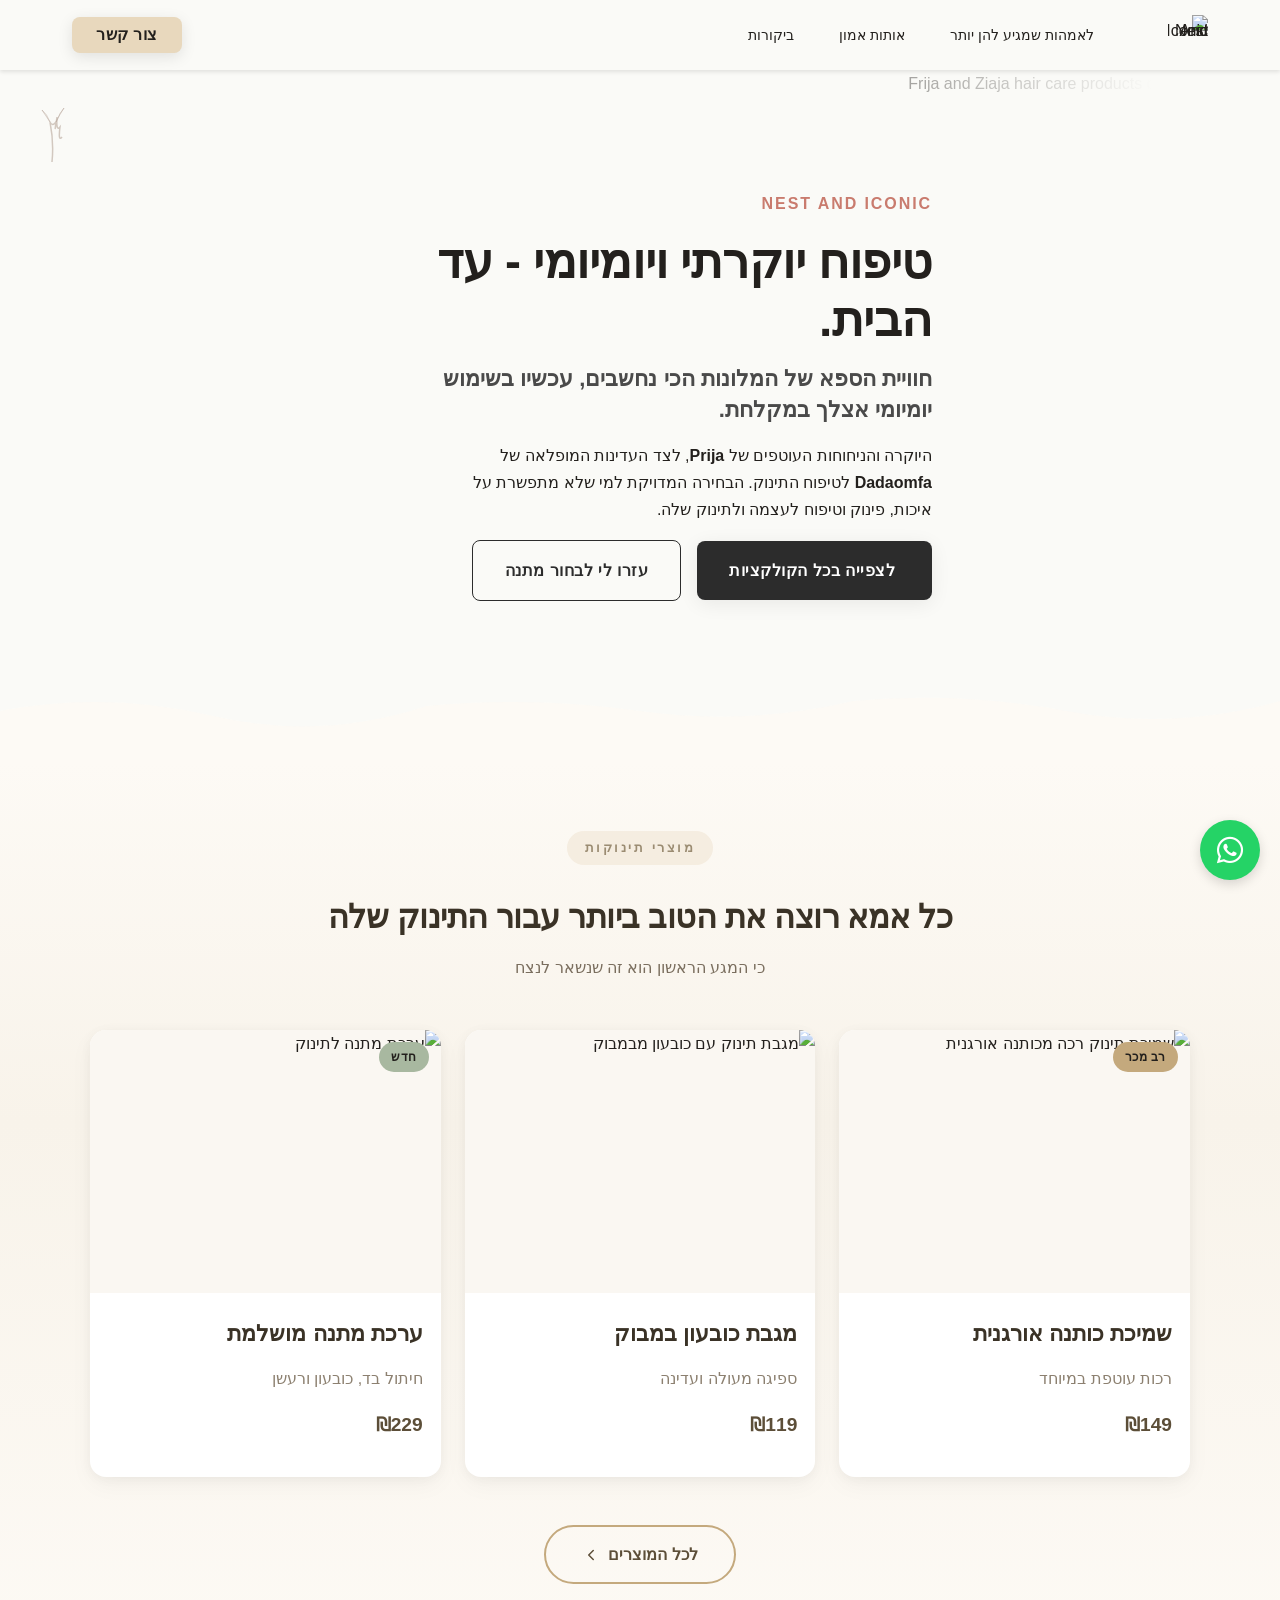
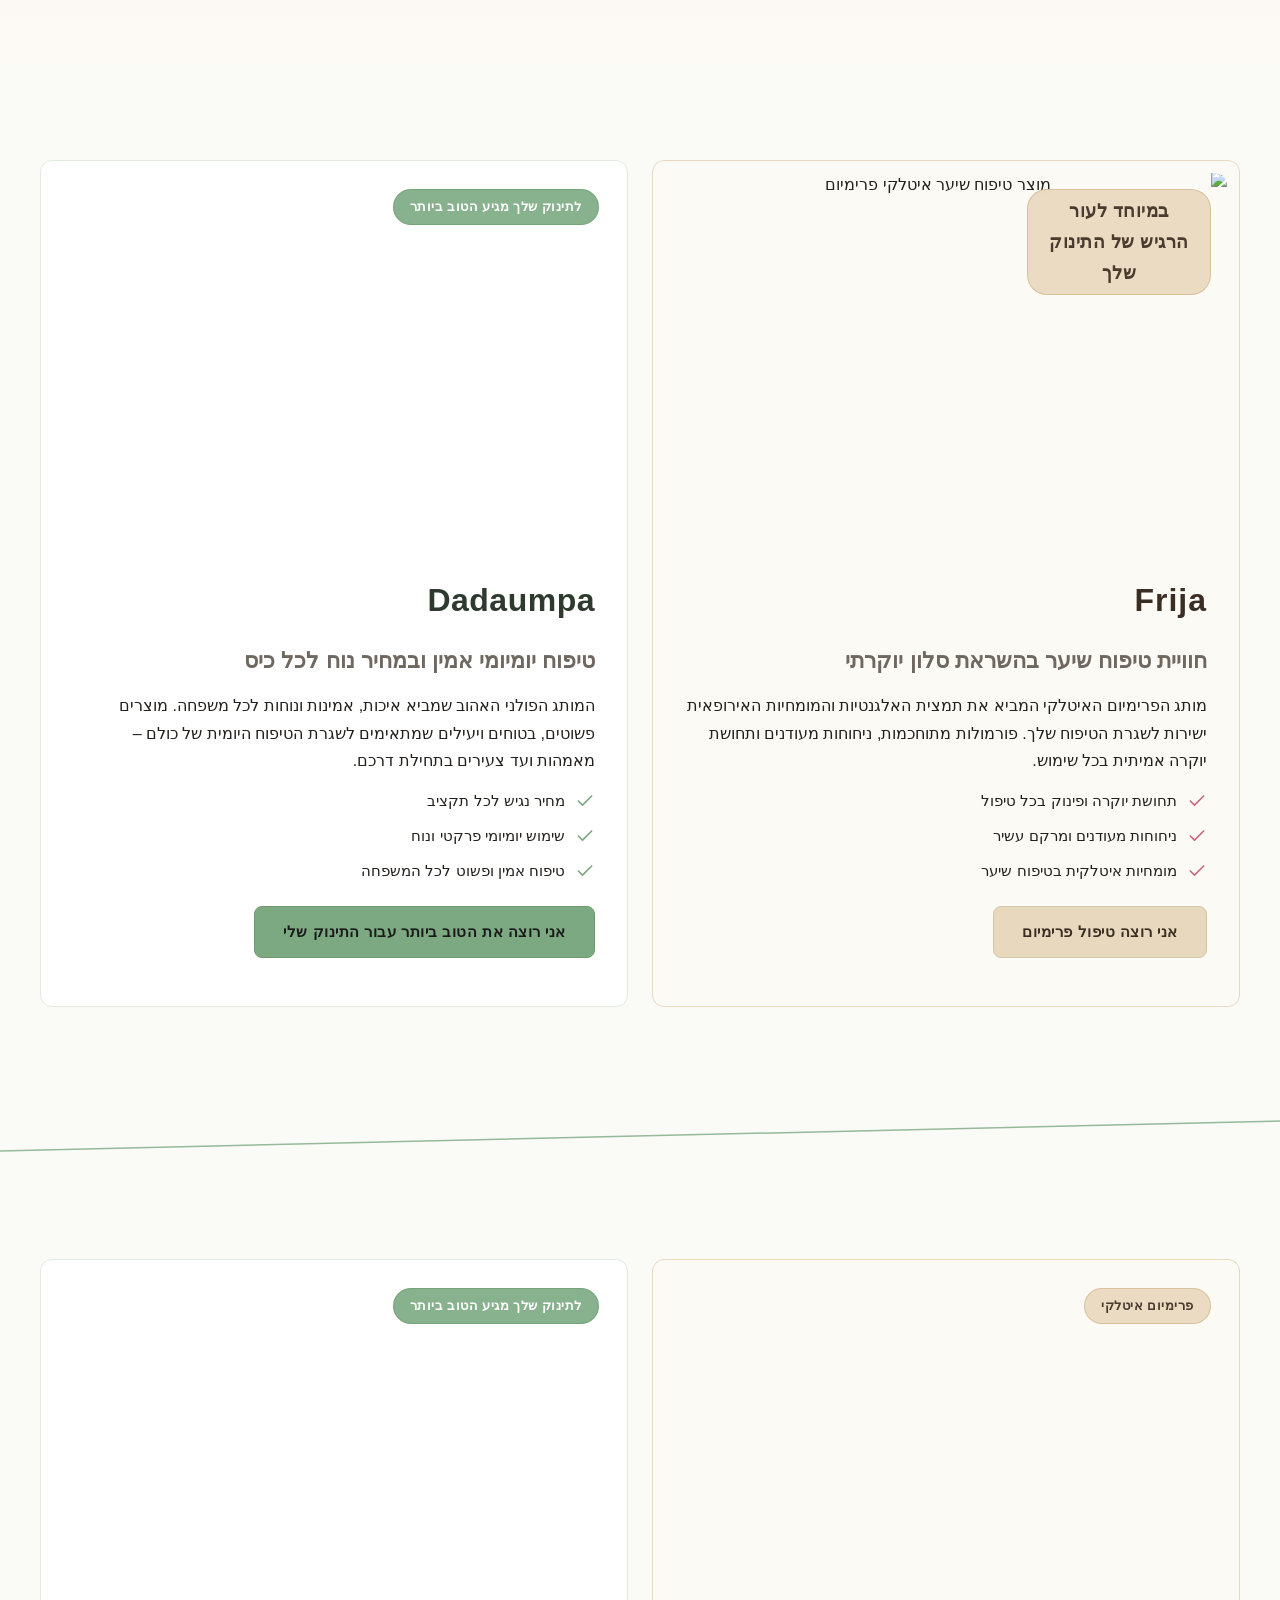
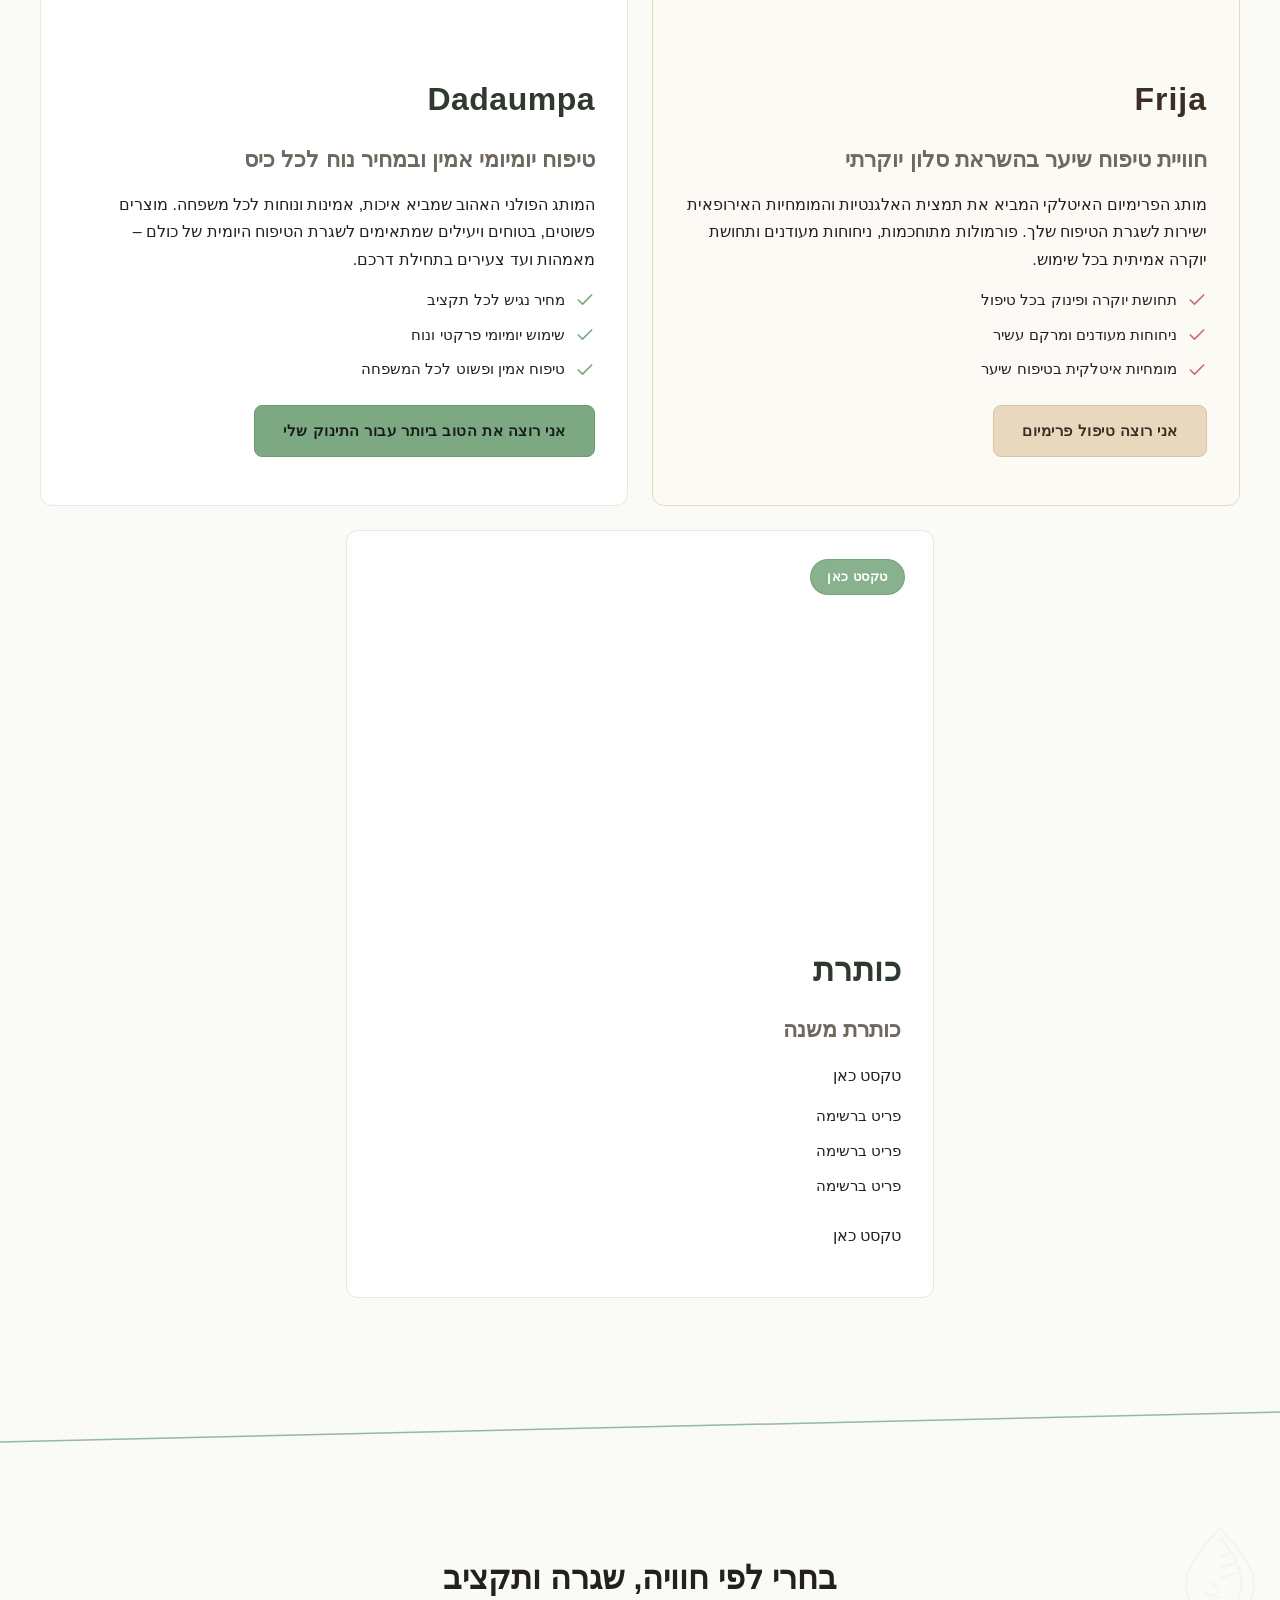
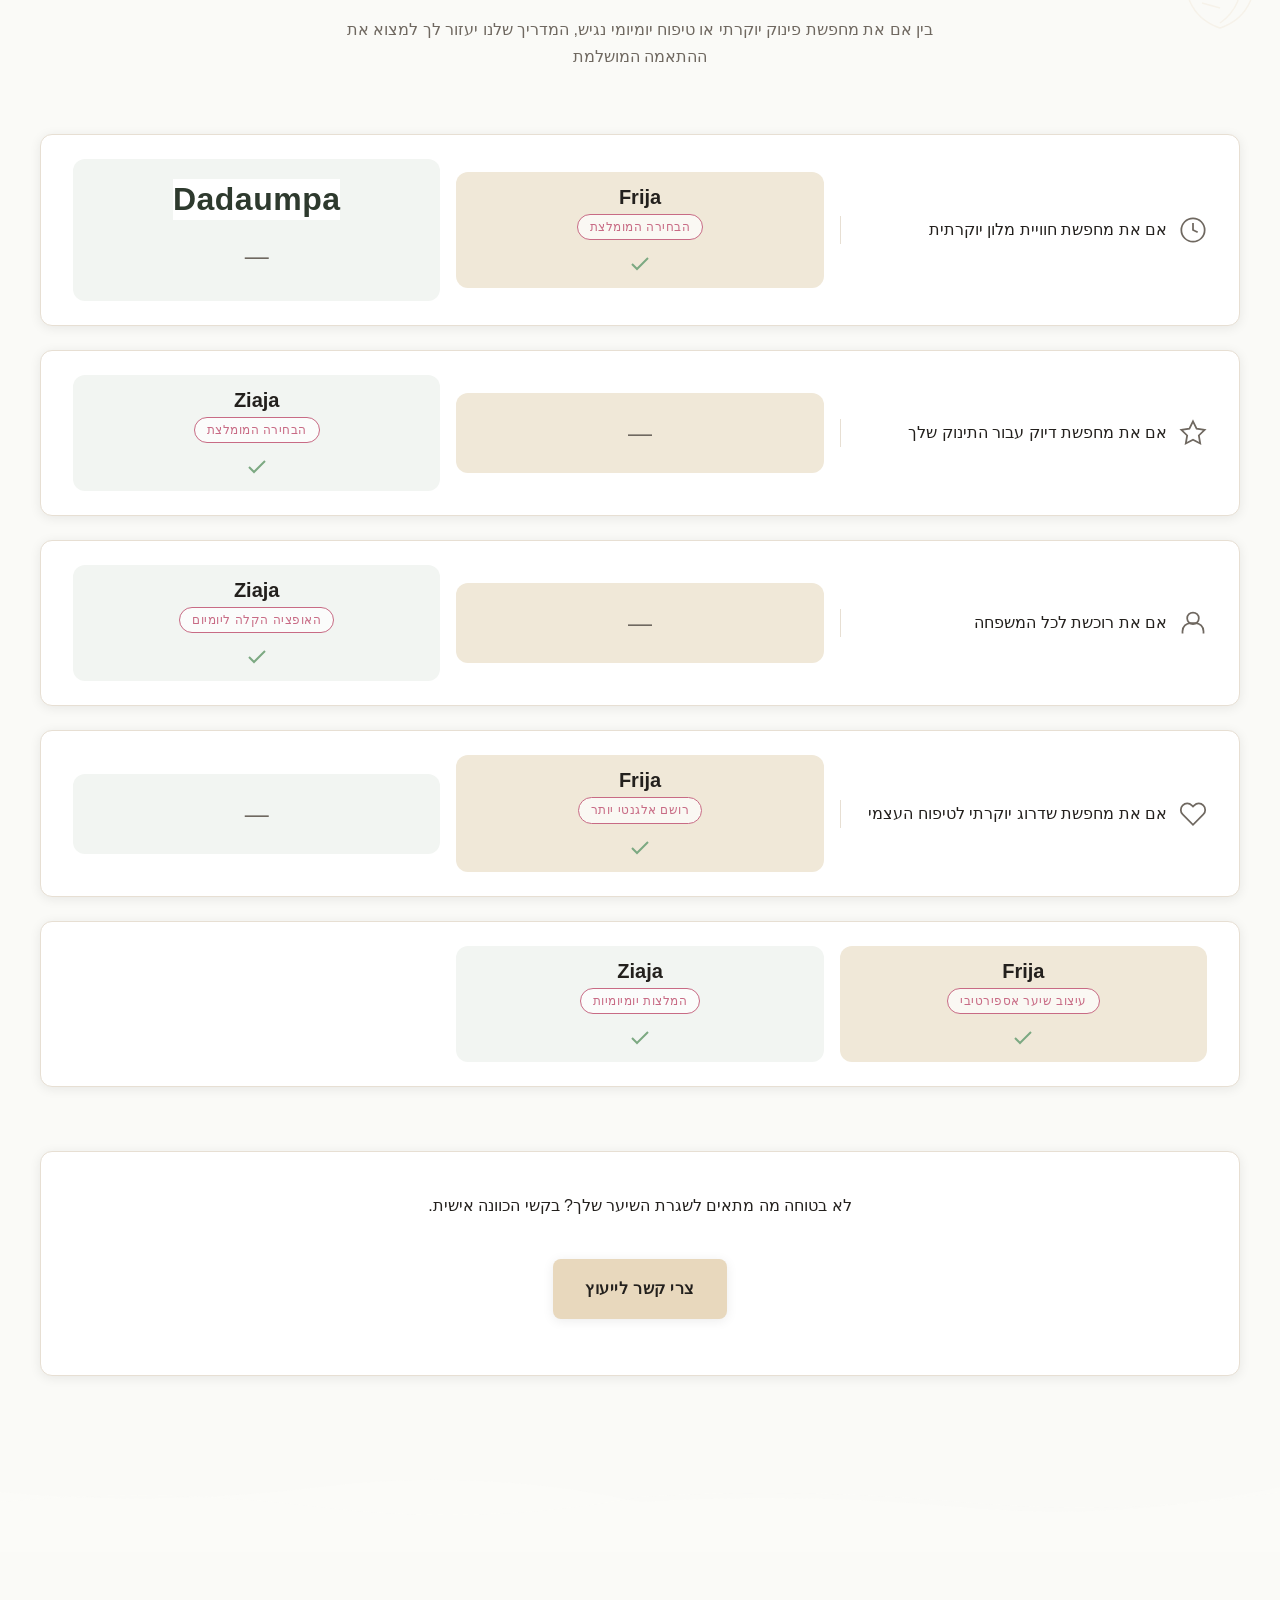
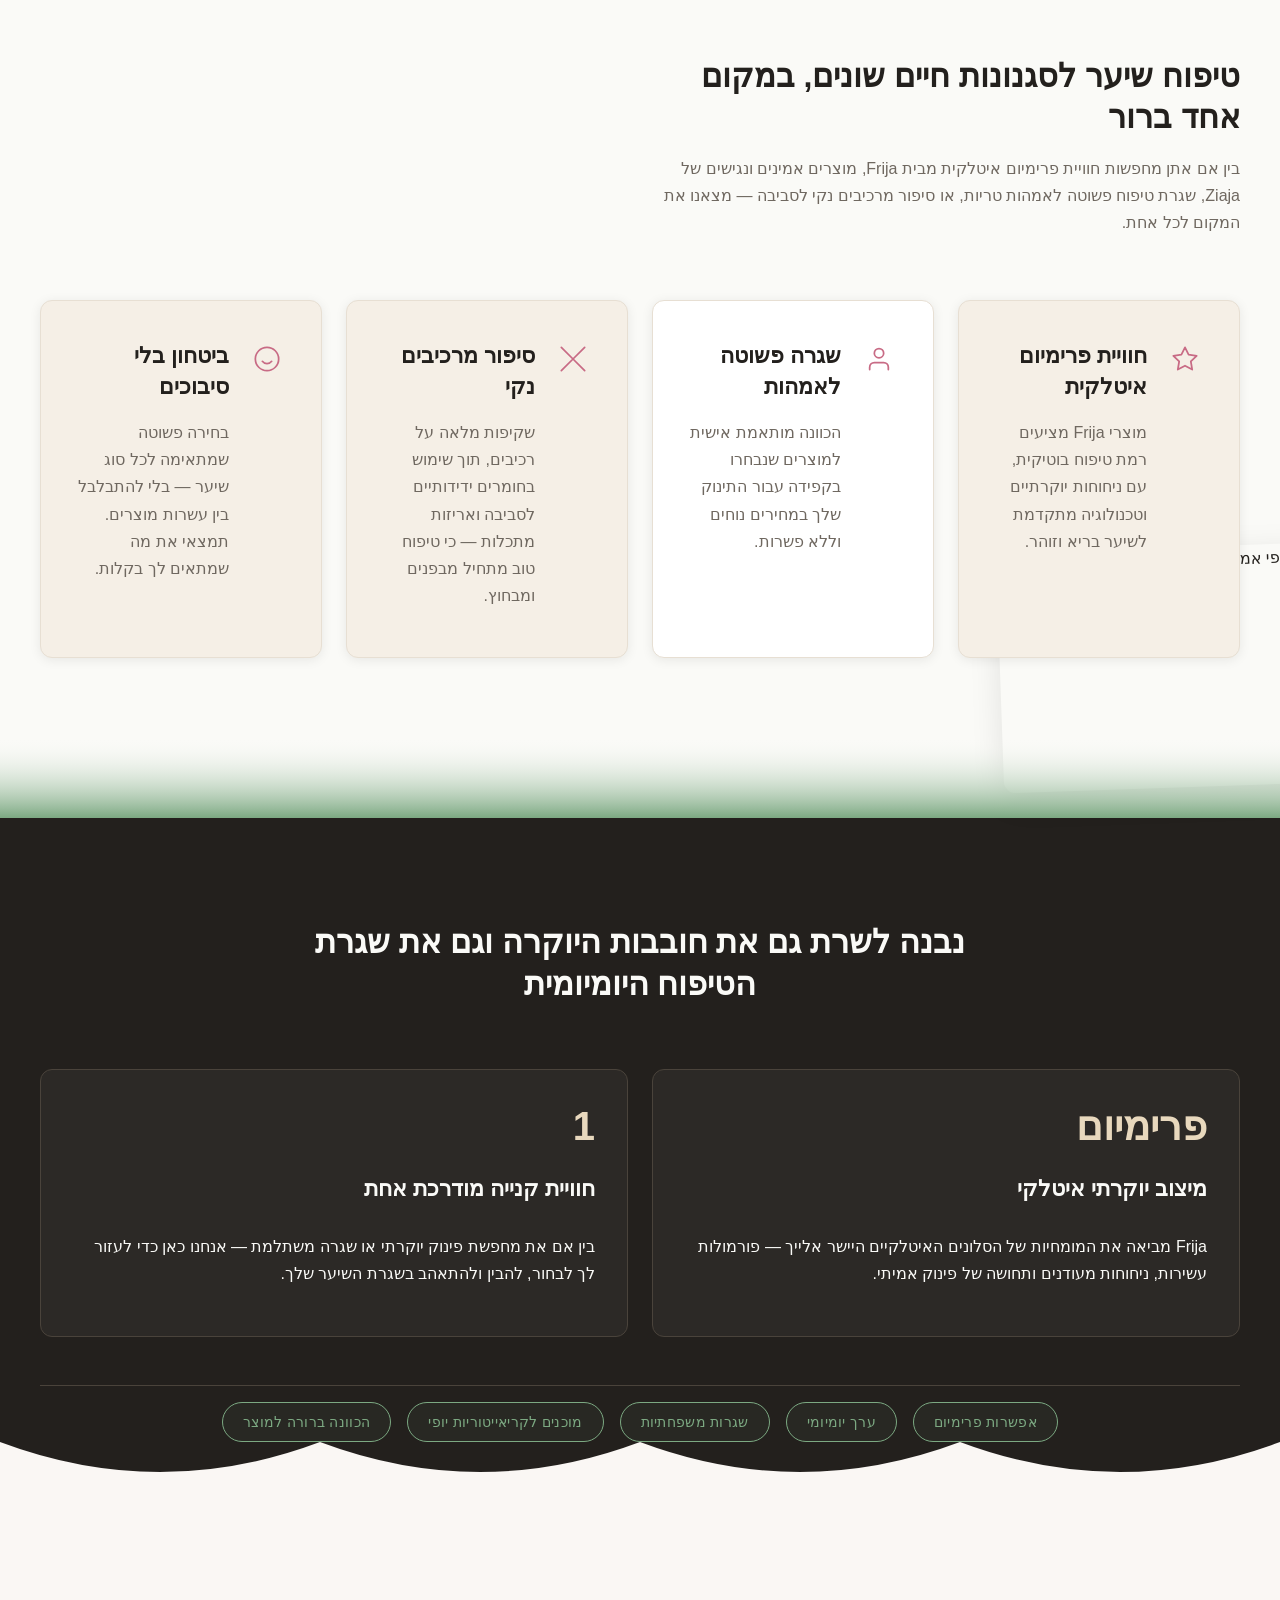
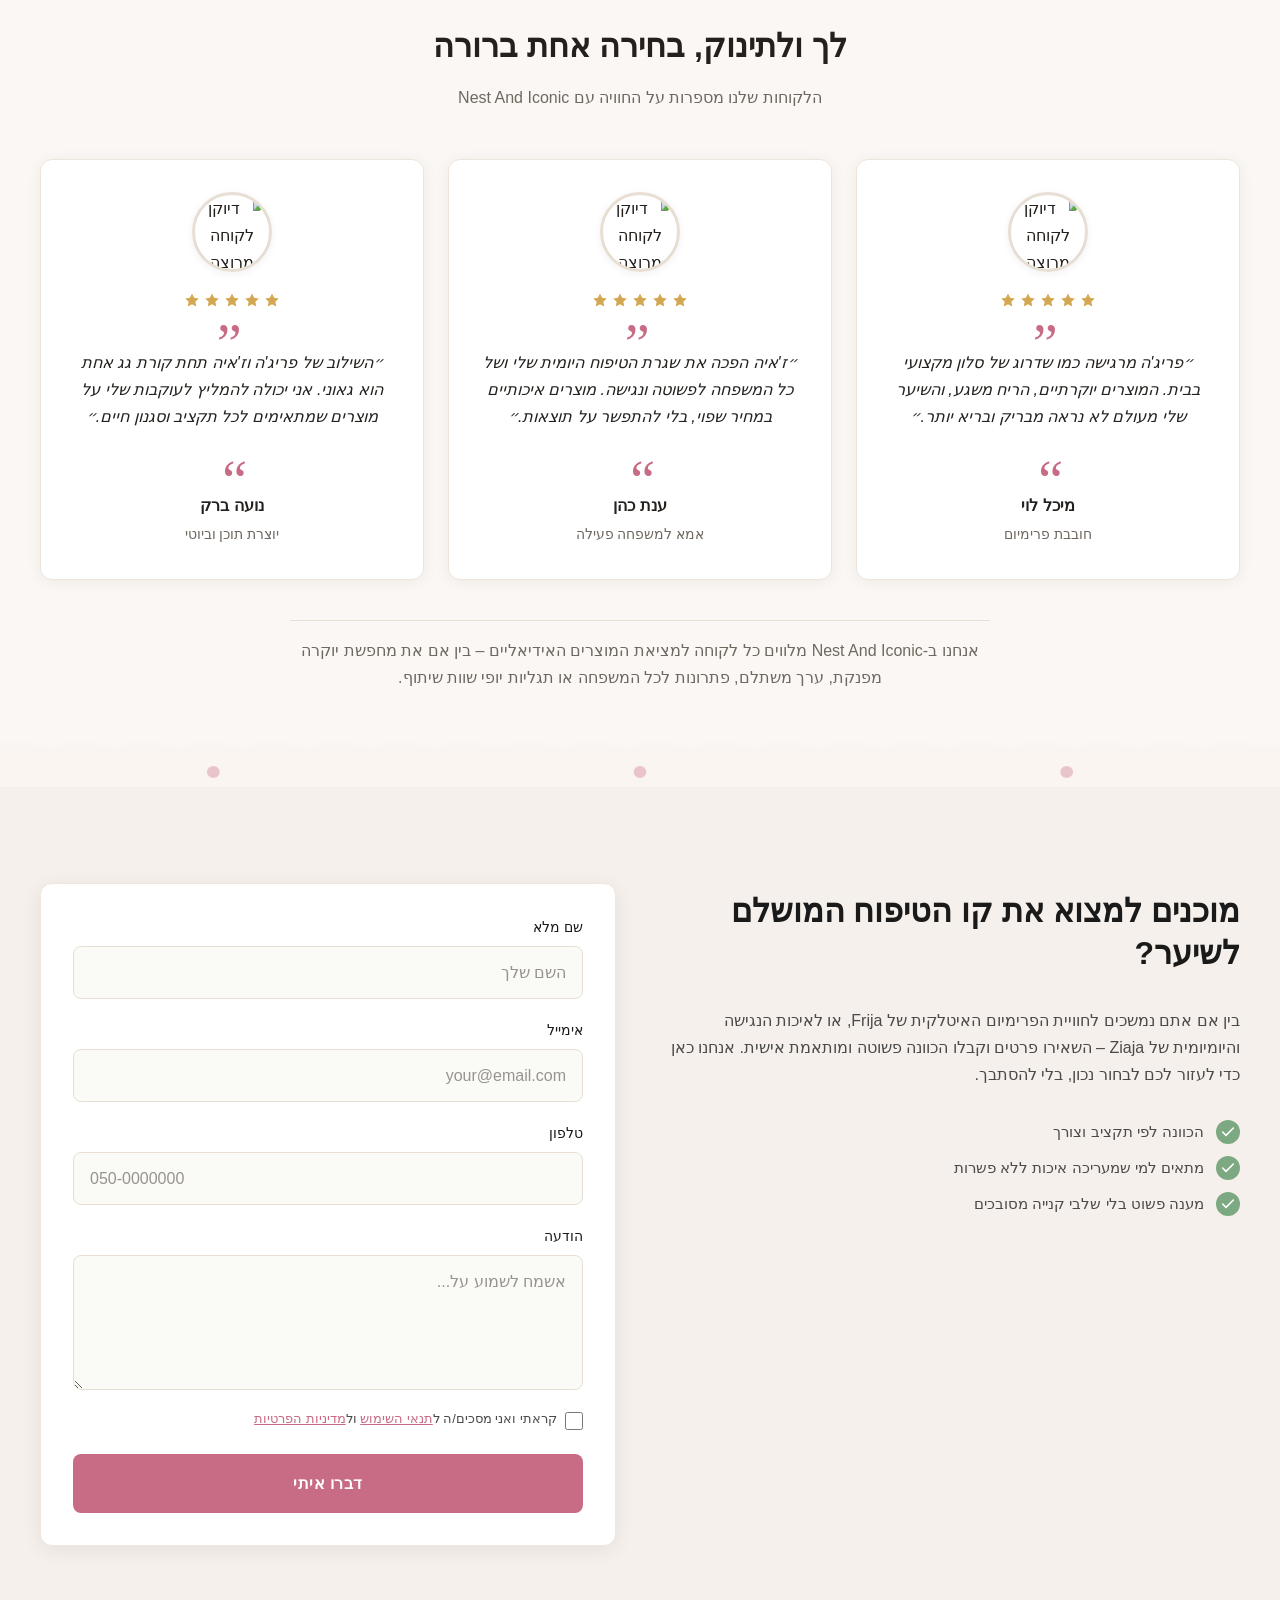
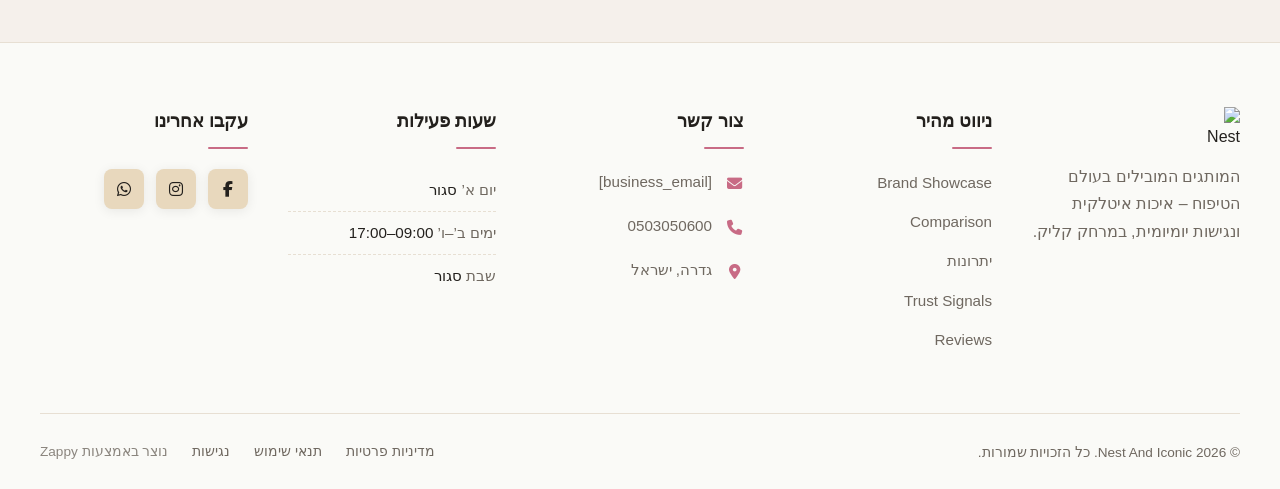
==== commit 188477ce: "Incremental sync: 1 page(s) — update_image" ====
--- a/public/index.html
+++ b/public/index.html
@@ -1 +1 @@
-<!doctype html><html dir="rtl" lang="he"><head><meta charset="UTF-8"><meta content="width=device-width,initial-scale=1" name="viewport"><meta content="index, follow" name="robots"><title>גלי יופי ויוקרה יומיומית — Nest And Iconic</title><meta content="הכניסי לחייך עולם של טיפוח שיער מוקפד עם המותגים פריג'ה וזאיה. מצאי את המוצר המושלם לשיערך, בין אם את חולמת על יוקרה איטלקית או מחפשת איכות נגישה. התחילי את מסע הטיפוח שלך עוד היום!" name="description"><meta content="Beauty &amp; Personal Care, טיפוח שיער יוקרתי, מותגי שיער מובילים, time to yourself, פריג'ה וזאיה" name="keywords"><link href="/assets/favicon.ico" rel="icon" type="image/x-icon"><link href="/assets/favicon-16x16.png" rel="icon" type="image/png" sizes="16x16"><link href="/assets/favicon-32x32.png" rel="icon" type="image/png" sizes="32x32"><link href="/assets/favicon-48x48.png" rel="icon" type="image/png" sizes="48x48"><link href="/assets/favicon-192x192.png" rel="icon" type="image/png" sizes="192x192"><link href="/assets/favicon-512x512.png" rel="icon" type="image/png" sizes="512x512"><link href="/assets/apple-touch-icon.png" rel="apple-touch-icon"><script>!function(){"use strict";var t="29273329-be31-4e87-b1aa-1c647ba8ab93",e="https://api.zappy5.com/api/analytics/track",a=18e5,n=2592e6,o=!0,i=!0,r=!0;var s=function(){var e="zappy_visitor_"+t,a=null;try{if(a=localStorage.getItem(e)){var o=JSON.parse(a),i=Date.now();if(i-o.created<n)return o.lastSeen=i,localStorage.setItem(e,JSON.stringify(o)),o.id}}catch(t){console.warn("Zappy Analytics: LocalStorage not available")}var r="zv_"+Date.now()+"_"+Math.random().toString(36).substr(2,9);try{localStorage.setItem(e,JSON.stringify({id:r,created:Date.now(),lastSeen:Date.now()}))}catch(t){}return r}(),c=function(){var e="zappy_session_"+t,n=null;try{if(n=sessionStorage.getItem(e)){var o=JSON.parse(n),i=Date.now();if(i-o.timestamp<a)return o.timestamp=i,sessionStorage.setItem(e,JSON.stringify(o)),o.id}}catch(t){console.warn("Zappy Analytics: SessionStorage not available")}var r="zs_"+Date.now()+"_"+Math.random().toString(36).substr(2,9);try{sessionStorage.setItem(e,JSON.stringify({id:r,timestamp:Date.now()}))}catch(t){}return r}();function l(a,n){n=n||{};var o={website_id:t,event_type:a,page_path:window.location.pathname,referrer:document.referrer||"direct",visitor_id:s,session_id:c,metadata:n};if(navigator.sendBeacon){var i=new Blob([JSON.stringify(o)],{type:"application/json"});navigator.sendBeacon(e,i)}else fetch(e,{method:"POST",headers:{"Content-Type":"application/json"},body:JSON.stringify(o),keepalive:!0}).catch(function(t){console.warn("Zappy Analytics: Failed to track event",t)})}o&&l("pageview",{title:document.title,url:window.location.href}),i&&document.addEventListener("click",function(t){var e=t.target;if("BUTTON"===e.tagName||e.closest("button")){var a="BUTTON"===e.tagName?e:e.closest("button");l("click",{element:"button",text:a.textContent.trim().substring(0,100),id:a.id||null,class:a.className||null})}else if("A"===e.tagName||e.closest("a")){var n="A"===e.tagName?e:e.closest("a");l("navigation",{element:"link",text:n.textContent.trim().substring(0,100),href:n.href,external:n.hostname!==window.location.hostname})}},!0),r&&document.addEventListener("submit",function(t){var e=t.target;l("form_submit",{form_id:e.id||null,form_name:e.name||null,form_action:e.action||null,form_method:e.method||"GET"})},!0);var m=Date.now();window.addEventListener("beforeunload",function(){l("page_unload",{time_on_page:Math.floor((Date.now()-m)/1e3),page_path:window.location.pathname})}),window.zappyAnalytics={track:l,getVisitorId:function(){return s},getSessionId:function(){return c}}}()</script><script>!function(){"use strict";if(!window.zappyFireMarketingEvent){var t={begin_checkout:"checkout_started",purchase:"checkout_complete",add_to_cart:"add_to_cart",view_product:"view_product"},e={whatsapp_click:{ga4:"contact",meta:"Contact",gtm:"whatsapp_click",ecom:!1},phone_click:{ga4:"contact",meta:"Contact",gtm:"phone_click",ecom:!1},contact_form_submitted:{ga4:"generate_lead",meta:"Lead",gtm:"contact_form_submitted",ecom:!1},checkout_started:{ga4:"begin_checkout",meta:"InitiateCheckout",gtm:"begin_checkout",ecom:!0},checkout_complete:{ga4:"purchase",meta:"Purchase",gtm:"purchase",ecom:!0},product_inquiry:{ga4:"generate_lead",meta:"Lead",gtm:"product_inquiry",ecom:!1},add_to_cart:{ga4:"add_to_cart",meta:"AddToCart",gtm:"add_to_cart",ecom:!0},view_product:{ga4:"view_item",meta:"ViewContent",gtm:"view_item",ecom:!0}};window.zappyFireMarketingEvent=function(r,o,u){try{u=u||{};var p=t[r]||r,d=e[p];if(!d)return;if((o=o||{}).pagePath||o.page_path||(o.pagePath=a()),"checkout_complete"===p){var l=String(o.orderId||o.order_id||o.transaction_id||"");if(l&&function(t){if(!t)return!1;try{return"1"===sessionStorage.getItem(i(t))}catch(t){return!1}}(l))return;l&&function(t){if(t)try{sessionStorage.setItem(i(t),"1")}catch(t){}}(l)}if(!u.skipFirstParty)try{window.zappyAnalytics&&"function"==typeof window.zappyAnalytics.track&&window.zappyAnalytics.track(p,o)}catch(t){}try{if(window.dataLayer=window.dataLayer||[],d.ecom){var _=c(p,o),m={};_.transaction_id&&(m.transaction_id=_.transaction_id),null!=_.value&&(m.value=_.value),_.currency&&(m.currency=_.currency),_.items&&(m.items=_.items),window.dataLayer.push({event:d.gtm,ecommerce:m}),"checkout_complete"!==p&&"checkout_started"!==p||window.dataLayer.push({event:p,ecommerce:m})}else{var s={event:d.gtm};for(var h in o)Object.prototype.hasOwnProperty.call(o,h)&&(s[h]=o[h]);window.dataLayer.push(s)}}catch(t){}try{"function"==typeof window.gtag&&window.gtag("event",d.ga4,c(p,o))}catch(t){}try{"function"==typeof window.fbq&&window.fbq("track",d.meta,function(t,e){for(var r=n(e=e||{}),a=parseFloat(null!=e.value?e.value:null!=e.total?e.total:0)||0,c=String(e.currency||"USD").toUpperCase(),i=[],o=0,u=0;u<r.length;u++)r[u].item_id&&i.push(r[u].item_id),o+=r[u].quantity||1;if("checkout_complete"===t)return{value:a,currency:c,content_ids:i.length?i:void 0,content_type:"product",num_items:o||void 0,order_id:String(e.order_id||e.orderId||e.transaction_id||e.orderNumber||"")||void 0};if("checkout_started"===t)return{value:a,currency:c,content_ids:i.length?i:void 0,content_type:"product",num_items:o||parseInt(null!=e.itemCount?e.itemCount:0,10)||void 0};if("add_to_cart"===t){var p=String(e.productId||e.product_id||i[0]||"");return{value:a||(r[0]?r[0].price*r[0].quantity:0),currency:c,content_ids:p?[p]:i.length?i:void 0,content_type:"product",content_name:e.productName||e.product_name||r[0]&&r[0].item_name,num_items:parseInt(null!=e.quantity?e.quantity:o||1,10)||1}}if("view_product"===t){var d=String(e.productId||e.product_id||i[0]||"");return{value:a||parseFloat(null!=e.price?e.price:0)||0,currency:c,content_ids:d?[d]:i.length?i:void 0,content_type:"product",content_name:e.productName||e.product_name||r[0]&&r[0].item_name}}return"whatsapp_click"===t||"phone_click"===t?{content_name:"whatsapp_click"===t?"WhatsApp":"Phone",content_category:"contact"}:"contact_form_submitted"===t||"product_inquiry"===t?{content_name:"product_inquiry"===t?"Product inquiry":"Contact form",content_category:e.productName||e.product_name||void 0}:e}(p,o))}catch(t){}}catch(t){}};var r=Object.create(null);document.addEventListener("click",function(t){try{var e=t.target;if(!e)return;var r=u(e,".whatsapp-float, a.whatsapp-float, [data-zappy-whatsapp]"),n=function(t){for(var e=t;e&&e!==document;){if("A"===e.tagName)return e;e=e.parentElement}return null}(e),c=n&&n.href||"";if(r||n&&function(t){if(!t)return!1;var e=String(t).toLowerCase();return-1!==e.indexOf("wa.me/")||-1!==e.indexOf("api.whatsapp.com")||-1!==e.indexOf("whatsapp.com/send")||0===e.indexOf("whatsapp:")}(c)){if(!o("wa:"+c)){var i=r?"float":"link";window.zappyFireMarketingEvent("whatsapp_click",{source:i,href:c||null,pagePath:a()})}return}var p=u(e,".phone-header-btn, .nav-phone-btn, .call-btn, [data-zappy-phone]"),d="";if(n&&n.href&&0===String(n.href).toLowerCase().indexOf("tel:")?d=n.href:p&&p.href&&0===String(p.href).toLowerCase().indexOf("tel:")&&(d=p.href),p||d){var l="";return d&&(l=String(d).replace(/^tel:/i,"").trim()),void(o("tel:"+(l||p&&p.id||"btn"))||window.zappyFireMarketingEvent("phone_click",{source:p?"button":"link",phone:l||null,href:d||null,pagePath:a()}))}}catch(t){}},!0)}function a(){try{if(window.ZAPPY_CONFIG&&window.ZAPPY_CONFIG.currentPagePath)return window.ZAPPY_CONFIG.currentPagePath}catch(t){}try{return window.location.pathname||"/"}catch(t){return"/"}}function n(t){var e=(t=t||{}).items||t.cartItems||t.cart_items||t.lineItems||[];Array.isArray(e)||(e=[]);for(var r=[],a=0;a<e.length;a++){var n=e[a];if(n&&"object"==typeof n){var c=String(n.item_id||n.productId||n.product_id||n.id||"").trim(),i=String(n.item_name||n.productName||n.product_name||n.name||"").trim(),o=parseFloat(null!=n.price?n.price:null!=n.unitPrice?n.unitPrice:0)||0,u=Math.max(1,parseInt(null!=n.quantity?n.quantity:null!=n.qty?n.qty:1,10)||1);(c||i)&&r.push({item_id:c||i,item_name:i||c,price:o,quantity:u})}}return r}function c(t,e){var r=n(e=e||{}),c=parseFloat(null!=e.value?e.value:null!=e.total?e.total:0)||0,i=String(e.currency||"USD").toUpperCase();if("checkout_complete"===t)return{transaction_id:String(e.transaction_id||e.orderId||e.order_id||e.orderNumber||"")||void 0,value:c,currency:i,items:r};if("checkout_started"===t)return{value:c,currency:i,items:r};if("add_to_cart"===t){var o=r.length?r:[{item_id:String(e.productId||e.product_id||""),item_name:String(e.productName||e.product_name||""),price:parseFloat(null!=e.value?e.value:null!=e.price?e.price:0)||0,quantity:parseInt(null!=e.quantity?e.quantity:1,10)||1}].filter(function(t){return t.item_id||t.item_name});return{value:c||(o[0]?o[0].price*o[0].quantity:0),currency:i,items:o}}if("view_product"===t){var u=r.length?r:[{item_id:String(e.productId||e.product_id||""),item_name:String(e.productName||e.product_name||""),price:parseFloat(null!=e.price?e.price:null!=e.value?e.value:0)||0,quantity:1}].filter(function(t){return t.item_id||t.item_name});return{currency:i,value:c||(u[0]?u[0].price:0),items:u}}return"whatsapp_click"===t||"phone_click"===t?{method:"whatsapp_click"===t?"whatsapp":"phone",page_path:e.pagePath||a()}:"contact_form_submitted"===t||"product_inquiry"===t?{page_path:e.pagePath||a()}:e}function i(t){return"zappy_purchase_fired_"+String(t||"")}function o(t){var e=Date.now();return!!(r[t]&&e-r[t]<800)||(r[t]=e,!1)}function u(t,e){return t&&t.closest?t.closest(e):null}}()</script><meta content="גלי יופי ויוקרה יומיומית — Nest And Iconic" property="og:title"><meta content="הכניסי לחייך עולם של טיפוח שיער מוקפד עם המותגים פריג'ה וזאיה. מצאי את המוצר המושלם לשיערך, בין אם את חולמת על יוקרה איטלקית או מחפשת איכות נגישה. התחילי את מסע הטיפוח שלך עוד היום!" property="og:description"><meta content="summary_large_image" name="twitter:card"><meta content="גלי יופי ויוקרה יומיומית — Nest And Iconic" name="twitter:title"><meta content="הכניסי לחייך עולם של טיפוח שיער מוקפד עם המותגים פריג'ה וזאיה. מצאי את המוצר המושלם לשיערך, בין אם את חולמת על יוקרה איטלקית או מחפשת איכות נגישה. התחילי את מסע הטיפוח שלך עוד היום!" name="twitter:description"><meta content="website" property="og:type"><meta content="he_IL" property="og:locale"><style>.skip-link{position:absolute;top:0;left:0;transform:translateY(-200%);padding:12px 18px;background:var(--bg-dark,#1a1a1a);color:var(--text-light,#fff);font-weight:600;border-radius:0 0 8px 0;z-index:10000}.skip-link:focus{transform:none;outline:2px solid var(--ring,#fff);outline-offset:2px}:focus-visible{outline:2px solid var(--ring,currentColor);outline-offset:3px}</style><link href="/assets/favicon.ico" rel="icon" type="image/x-icon"><link href="/assets/favicon-16x16.png" rel="icon" type="image/png" sizes="16x16"><link href="/assets/favicon-32x32.png" rel="icon" type="image/png" sizes="32x32"><link href="/assets/favicon-48x48.png" rel="icon" type="image/png" sizes="48x48"><link href="/assets/favicon-192x192.png" rel="icon" type="image/png" sizes="192x192"><link href="/assets/favicon-512x512.png" rel="icon" type="image/png" sizes="512x512"><link href="/assets/apple-touch-icon.png" rel="apple-touch-icon"><link href="https://cdn.jsdelivr.net/npm/vanilla-cookieconsent@3/dist/cookieconsent.css" rel="stylesheet"><style id="zappy-critical-above-fold-css">html{box-sizing:border-box;-webkit-text-size-adjust:100%}*,::after,::before{box-sizing:inherit}body{margin:0;min-width:320px;overflow-x:clip}img,svg,video{max-width:100%;height:auto}main{display:block}.container{width:min(100% - 32px,1200px);margin-inline:auto}.navbar,header .navbar,header[role=banner],nav.navbar{position:relative;z-index:1000;width:100%}.nav-container,.navbar .container{display:flex;align-items:center;justify-content:space-between;min-height:64px}.logo,.logo-link img{display:block;width:35px;height:35px;object-fit:contain}#navMenu,.nav-menu{list-style:none;margin:0;padding:0}#navMenu a,.nav-menu a,.navbar .nav-links a,.navbar a{color:inherit;text-decoration:none}#navMenu .sub-menu,.nav-menu .sub-menu,.navbar .sub-menu{display:none}.fa,.fa-brands,.fa-regular,.fa-solid,.fab,.far,.fas{display:inline-block;min-width:1em;text-align:center}html:not(#zappy-noop) .navbar:has(.nav-ecommerce-icons)>.phone-header-btn,html:not(#zappy-noop)[data-zappy-site-type=ecommerce] .phone-header-btn{display:none!important;visibility:hidden!important;width:0!important;height:0!important;pointer-events:none!important}.zappy-preview-empty-store-cta{display:none!important;visibility:hidden!important;height:0!important;max-height:0!important;overflow:hidden!important;margin:0!important;padding:0!important;border:0!important;box-shadow:none!important}.zappy-catalog-menu{background:var(--surface-color,var(--surface,linear-gradient(135deg,#f8f9fa 0,#fff 100%)));border-bottom:1px solid var(--border-color,#e5e7eb);padding:0;position:sticky;top:0;z-index:90}.zappy-catalog-menu.rtl,.zappy-catalog-menu[dir=rtl]{direction:rtl}.zappy-catalog-menu.ltr,.zappy-catalog-menu[dir=ltr]{direction:ltr}.catalog-menu-container{max-width:1440px;margin:0 auto;display:flex;align-items:center;gap:8px;padding:10px 24px;overflow:visible}.catalog-menu-categories,.catalog-menu-list{display:flex;align-items:center;gap:4px;flex-wrap:wrap;margin:0;padding:0;list-style:none}.catalog-menu-item{display:inline-flex;align-items:center;padding:8px 16px;font-size:14px;font-weight:500;color:var(--text-color,var(--text,#374151));text-decoration:none;border-radius:20px;white-space:nowrap}.catalog-menu-all{background:var(--primary-color,var(--primary,#111));color:var(--text-light,#fff)!important}.catalog-menu-parent{position:relative;display:inline-flex;align-items:center}.catalog-menu-trigger{display:inline-flex;align-items:center;gap:6px}.catalog-menu-chevron{flex-shrink:0}.catalog-menu-parent>.sub-menu{display:none!important;visibility:hidden!important;opacity:0!important;pointer-events:none!important}.hero-section,.index-hero-section,section[class*=hero]{position:relative;overflow:hidden;min-height:560px}.hero-bg-image,.hero-bg-wrapper,section[class*=hero] [class*=hero-bg]{position:absolute;inset:0;width:100%;height:100%}.hero-bg-image img,.hero-bg-wrapper img,section[class*=hero] [data-hero-bg],section[class*=hero] img[data-hero-background=true]{width:100%!important;height:100%!important;object-fit:cover!important;display:block}.hero-content,section[class*=hero] .container{position:relative;z-index:2}@media(max-width:768px){:root{--header-height:72px;--total-header-height:72px;--zappy-mobile-menu-top:72px}html[data-zappy-site-type=ecommerce] body{padding-top:var(--total-header-height,72px)}html[data-zappy-site-type=ecommerce] body>.navbar:not(.zappy-catalog-menu),html[data-zappy-site-type=ecommerce] body>nav.navbar{position:fixed!important;top:0;left:0;right:0;z-index:100000;width:100%;margin-bottom:0}.zappy-catalog-menu{position:fixed;top:var(--header-height,72px);left:0;right:0;z-index:99999}.nav-container,.navbar .container{min-height:60px}#navMenu,.nav-menu{max-width:100vw;overflow-x:hidden}.hero-section,.index-hero-section,section[class*=hero]{min-height:100svh}.hero-bg-image,.hero-bg-wrapper,.hero-scrim{min-height:100svh}}:root{--zappy-header-stack-height:calc(var(--zappy-announcement-height, 40px) + var(--header-height, 72px))}body:has(.zappy-announcement-bar) .navbar:not(.zappy-catalog-menu):not(.mobile-search-panel),body:has(.zappy-announcement-bar) header.navbar,body:has(.zappy-announcement-bar) nav.navbar:not(.zappy-catalog-menu){top:var(--zappy-announcement-height,40px)!important}body:has(.zappy-announcement-bar) .index-hero-section,body:has(.zappy-announcement-bar) main>section[class*=hero]:first-of-type,body:has(.zappy-announcement-bar) section[data-hero-type^=fullscreen]{margin-top:calc(-1 * var(--zappy-header-stack-height))!important;padding-top:calc(var(--zappy-header-stack-height))!important}[data-zappy-content-align]{display:flex!important;flex-direction:column!important}[data-zappy-content-align^=top-]{justify-content:flex-start!important}[data-zappy-content-align^=center-],[data-zappy-content-align^=lower-],[data-zappy-content-align^=upper-]{justify-content:center!important}[data-zappy-content-align^=bottom-]{justify-content:flex-end!important}[data-zappy-content-align$="-left"],[data-zappy-content-align$="-mid-left"]{align-items:flex-start!important;text-align:start!important}[data-zappy-content-align$="-center"]{align-items:center!important;text-align:center!important}[data-zappy-content-align$="-mid-right"],[data-zappy-content-align$="-right"]{align-items:flex-end!important;text-align:end!important}[data-zappy-content-align] [data-zappy-align-target]{margin-left:auto;margin-right:auto}[data-zappy-content-align$="-center"] [data-zappy-align-target],[data-zappy-content-align$="-center"] [data-zappy-align-target]>*{text-align:center!important}</style><link href="/styles.css" rel="preload" as="style"><link href="/styles.css" rel="stylesheet" media="print" onload='this.media="all"'><noscript><link href="/styles.css" rel="stylesheet"></noscript><script>window.ZAPPY_WEBSITE_ID="29273329-be31-4e87-b1aa-1c647ba8ab93",window.ZAPPY_API_BASE="https://api.zappy5.com"</script><link href="/assets/site-index-service-image-1-1784063487909-sne2xa.webp?v=1784063490166" rel="preload" as="image" fetchpriority="high"><style id="zappy-dropdown-submenu-styles">#navMenu li:has(.sub-menu),.nav-menu li:has(.sub-menu),.navbar li:has(.sub-menu),nav li:has(.sub-menu){position:relative}#navMenu .sub-menu,.nav-menu .sub-menu,.navbar .sub-menu,nav .sub-menu{display:block!important;position:absolute!important;top:100%;left:0;min-width:220px;border-radius:8px;box-shadow:0 8px 25px rgba(0,0,0,.15);padding:8px 0;opacity:0;visibility:hidden;transform:translateY(10px);transition:all .3s ease;z-index:1000;list-style:none;pointer-events:none}#navMenu li:hover>.sub-menu,.nav-menu li:hover>.sub-menu,.navbar li:hover>.sub-menu,nav li:hover>.sub-menu{opacity:1!important;visibility:visible!important;transform:translateY(0)!important;pointer-events:auto!important}.sub-menu li{list-style:none;margin:0;padding:0}.sub-menu a{display:block!important;padding:10px 16px!important;color:var(--text-dark,#333)!important;font-weight:500;text-decoration:none;white-space:nowrap;transition:background-color .2s}.sub-menu .zappy-nav-child>a{padding-left:28px!important;font-size:.9em!important;opacity:.85!important}[dir=rtl] .sub-menu .zappy-nav-child>a,html[lang=ar] .sub-menu .zappy-nav-child>a,html[lang=he] .sub-menu .zappy-nav-child>a{padding-left:10px!important;padding-right:28px!important}.sub-menu .zappy-nav-parent>a{font-weight:600!important}.sub-menu a:hover{background-color:#f5f5f5}[dir=rtl] .nav-menu .sub-menu,[dir=rtl] .navbar .sub-menu,[dir=rtl] nav .sub-menu,html[lang=ar] .nav-menu .sub-menu,html[lang=ar] .navbar .sub-menu,html[lang=ar] nav .sub-menu,html[lang=he] .nav-menu .sub-menu,html[lang=he] .navbar .sub-menu,html[lang=he] nav .sub-menu{left:auto!important;right:0!important}.sub-menu:empty,.sub-menu:not(:has(li)):not(:has(> a)),.sub-menu:not(:has(li:not(.zappy-hidden-menu-item))):not(:has(> a)){display:none!important;opacity:0!important;visibility:hidden!important;pointer-events:none!important}li:has(.menu-group-title):hover>.sub-menu{opacity:1!important;visibility:visible!important;transform:translateY(0)!important;pointer-events:auto!important}#navMenu>li>.menu-group-title,.nav-menu>li>.menu-group-title{display:inline-block;padding:.5rem 1rem;cursor:default;user-select:none}@media (max-width:768px){#navMenu .sub-menu,.nav-menu .sub-menu,.navbar .sub-menu,nav .sub-menu{position:static!important;transform:none!important;box-shadow:none!important;background:0 0!important;max-height:0;overflow:hidden;opacity:0;visibility:hidden;transition:max-height .3s ease,opacity .3s ease;padding:0!important;border-radius:0!important}#navMenu .sub-menu.mobile-expanded,.nav-menu .sub-menu.mobile-expanded,.navbar .sub-menu.mobile-expanded{max-height:none!important;overflow-y:visible!important;opacity:1!important;visibility:visible!important;padding:8px 0 8px 16px!important}[dir=rtl] .sub-menu.mobile-expanded,html[lang=he] .sub-menu.mobile-expanded{padding:8px 16px 8px 0!important}#navMenu li:hover>.sub-menu,.nav-menu li:hover>.sub-menu,.navbar li:hover>.sub-menu,nav li:hover>.sub-menu{opacity:0;visibility:hidden;pointer-events:none}#navMenu li>.sub-menu.mobile-expanded,.nav-menu li>.sub-menu.mobile-expanded,.navbar li>.sub-menu.mobile-expanded,nav li>.sub-menu.mobile-expanded{opacity:1!important;visibility:visible!important;pointer-events:auto!important}#navMenu li:has(.sub-menu),.nav-menu li:has(.sub-menu),.navbar li:has(.sub-menu),nav li:has(.sub-menu){display:flex!important;flex-wrap:wrap!important;align-items:center!important;position:relative!important;min-height:44px!important}#navMenu li:has(.sub-menu)>a,.nav-menu li:has(.sub-menu)>a,.navbar li:has(.sub-menu)>a,nav li:has(.sub-menu)>a{flex:1!important;min-width:0!important}#navMenu li:has(.sub-menu)>.menu-group-title,.nav-menu li:has(.sub-menu)>.menu-group-title,.navbar li:has(.sub-menu)>.menu-group-title,nav li:has(.sub-menu)>.menu-group-title{flex:1!important;min-width:0!important;padding:0!important;line-height:inherit!important}#navMenu li:has(.sub-menu)>.sub-menu,.nav-menu li:has(.sub-menu)>.sub-menu,.navbar li:has(.sub-menu)>.sub-menu,nav li:has(.sub-menu)>.sub-menu{flex-basis:100%!important;width:100%!important}#navMenu li:has(.sub-menu)>a [class*=arrow],#navMenu li:has(.sub-menu)>a [class*=chevron],.nav-menu li:has(.sub-menu)>a .fa-angle-down,.nav-menu li:has(.sub-menu)>a .fa-chevron-down,.nav-menu li:has(.sub-menu)>a [class*=arrow],.nav-menu li:has(.sub-menu)>a [class*=chevron],nav li:has(.sub-menu)>a [class*=arrow],nav li:has(.sub-menu)>a [class*=chevron]{display:none!important;visibility:hidden!important}.mobile-submenu-toggle{display:flex!important;align-items:center!important;justify-content:center!important;width:44px!important;height:auto!important;background:0 0!important;border:none!important;cursor:pointer!important;color:var(--text-dark)!important;position:static!important;flex-shrink:0!important;align-self:stretch!important;z-index:2!important;padding:0!important;margin:0!important}.mobile-submenu-toggle::after{content:''!important;width:0!important;height:0!important;border-left:6px solid transparent!important;border-right:6px solid transparent!important;border-top:7px solid currentColor!important;transition:transform .3s ease!important}.mobile-submenu-toggle.expanded::after{transform:rotate(180deg)!important}.sub-menu a{padding:10px 0!important;display:block!important;color:var(--text-dark)!important;white-space:normal!important}.sub-menu .zappy-nav-child>a{padding-left:28px!important;font-size:.9em!important;opacity:.85!important}[dir=rtl] .sub-menu .zappy-nav-child>a,html[lang=ar] .sub-menu .zappy-nav-child>a,html[lang=he] .sub-menu .zappy-nav-child>a{padding-left:0!important;padding-right:28px!important}.sub-menu .zappy-nav-parent>a{font-weight:600!important}#navMenu.active,.nav-menu.active{max-width:100vw!important;overflow-x:hidden!important;box-sizing:border-box!important}.navbar .sub-menu li a,.zappy-products-dropdown .sub-menu a,nav.navbar .sub-menu li a{color:var(--text-dark)!important}}@media (min-width:769px){.mobile-submenu-toggle{display:none!important}}</style><style id="zappy-widget-visibility">html[dir=rtl] .whatsapp-float{right:20px!important;left:auto!important}html:not([dir]) .whatsapp-float,html[dir=ltr] .whatsapp-float{left:20px!important;right:auto!important}html[dir=rtl] #mic-access-tool-general-button,html[dir=rtl] #mic-init-access-tool #mic-access-tool-general-button,html[dir=rtl] #mic-init-access-tool .mic-access-tool-general-button,html[dir=rtl] ._access-icon,html[dir=rtl] .mic-access-tool-general-button{left:20px!important;right:auto!important}html:not([dir]) #mic-access-tool-general-button,html:not([dir]) #mic-init-access-tool #mic-access-tool-general-button,html:not([dir]) #mic-init-access-tool .mic-access-tool-general-button,html:not([dir]) ._access-icon,html:not([dir]) .mic-access-tool-general-button,html[dir=ltr] #mic-access-tool-general-button,html[dir=ltr] #mic-init-access-tool #mic-access-tool-general-button,html[dir=ltr] #mic-init-access-tool .mic-access-tool-general-button,html[dir=ltr] ._access-icon,html[dir=ltr] .mic-access-tool-general-button{right:20px!important;left:auto!important}@media (max-width:768px){.whatsapp-float{display:flex!important}}@media (min-width:769px){.whatsapp-float{display:flex!important}}@media (max-width:768px){#mic-access-tool-general-button,#mic-init-access-tool #mic-access-tool-general-button,#mic-init-access-tool .mic-access-tool-general-button,._access-icon,.mic-access-tool-general-button{display:flex!important;visibility:visible!important;opacity:1!important;pointer-events:auto!important}#mic-access-tool-box.opened-mic-access-tool,#mic-init-access-tool #mic-access-tool-box.opened-mic-access-tool,.mic-access-tool-box.opened-mic-access-tool{visibility:visible!important;opacity:1!important;pointer-events:auto!important}}@media (min-width:769px){#mic-access-tool-general-button,#mic-init-access-tool #mic-access-tool-general-button,#mic-init-access-tool .mic-access-tool-general-button,._access-icon,.mic-access-tool-general-button{display:flex!important;visibility:visible!important;opacity:1!important;pointer-events:auto!important}#mic-access-tool-box.opened-mic-access-tool,#mic-init-access-tool #mic-access-tool-box.opened-mic-access-tool,.mic-access-tool-box.opened-mic-access-tool{visibility:visible!important;opacity:1!important;pointer-events:auto!important}}</style></head><body><a href="#main" class="skip-link">דלג לתוכן הראשי</a><nav class="navbar" dir="rtl"><button class="mobile-toggle" aria-label="Menu" id="mobileToggle"><svg viewBox="0 0 24 24" fill="none" style="display:block !important" class="hamburger-icon" width="24" height="24"><path d="M3 12h18M3 6h18M3 18h18" stroke="currentColor" stroke-width="2" stroke-linecap="round"></path></svg> <svg viewBox="0 0 24 24" fill="none" class="close-icon" width="24" height="24" style="display:none !important"><path d="M18 6L6 18M6 6l12 12" stroke="currentColor" stroke-width="2" stroke-linecap="round"></path></svg></button> <button class="phone-header-btn" aria-label="Call" data-phone="0503050600"><svg viewBox="0 0 24 24" fill="currentColor" width="20" height="20"><path d="M22 16.92v3a2 2 0 0 1-2.18 2 19.79 19.79 0 0 1-8.63-3.07 19.5 19.5 0 0 1-6-6 19.79 19.79 0 0 1-3.07-8.67A2 2 0 0 1 4.11 2h3a2 2 0 0 1 2 1.72 12.84 12.84 0 0 0 .7 2.81 2 2 0 0 1-.45 2.11L8.09 9.91a16 16 0 0 0 6 6l1.27-1.27a2 2 0 0 1 2.11-.45 12.84 12.84 0 0 0 2.81.7A2 2 0 0 1 22 16.92z"></path></svg></button><div class="nav-container"><div class="nav-right-group"><div class="nav-brand"><a href="/" class="logo-link"><img alt="Nest And Iconic" decoding="async" src="/assets/nest-and-iconic-beauty-personal-care-logo-1783830343568-a95ucc.webp?v=1783830344331-eqhmen" class="logo" width="35" height="35"></a></div><ul class="nav-menu" id="navMenu"><li><a href="#brand-showcase">לאמהות שמגיע להן יותר</a></li><li><a href="#trust-signals">אותות אמון</a></li><li><a href="#reviews">ביקורות</a></li><li class="mobile-contact-link nav-cta-mobile-item"><a href="#contact" class="nav-cta-btn">צור קשר</a></li></ul></div><div class="nav-cta-container"><a href="#contact" class="nav-cta-btn">צור קשר</a></div></div></nav><script>window.addEventListener("load",function(){const e=document.querySelector(".navbar, nav, header");if(!e)return void console.log("[Navbar] Navbar element not found");let t=document.getElementById("mobileToggle")||document.querySelector(".mobile-toggle")||document.querySelector(".hamburger")||document.querySelector(".hamburger-menu")||document.querySelector(".menu-toggle")||document.querySelector(".burger-menu")||document.querySelector('[aria-label="Menu"]')||document.querySelector('[aria-label="תפריט"]');const o=document.querySelector(".phone-header-btn"),n=window.getComputedStyle(e);let r=n.backgroundColor;if(console.log("[Navbar] Initial navbar background:",r),"transparent"===r||"rgba(0, 0, 0, 0)"===r||r.startsWith("rgba")&&r.includes(", 0)")){const e=n.backgroundImage;if(e&&"none"!==e)console.log("[Navbar] Navbar has background image/gradient, using dark text"),r="rgb(240, 240, 240)";else{const e=window.getComputedStyle(document.body).backgroundColor;console.log("[Navbar] Navbar transparent, using body background:",e),r=e}}const a=r.match(/\d+/g);if(a&&a.length>=3){const e=(.299*parseInt(a[0])+.587*parseInt(a[1])+.114*parseInt(a[2]))/255;console.log("[Navbar] Mobile button colors preserved from Claude CSS (luminance:",e.toFixed(2)+")");const n=document.createElement("style");n.id="zappy-mobile-nav-fix";document.documentElement.lang;document.documentElement.dir,n.textContent='\n        /* Hide mobile buttons on desktop, show only on mobile */\n        @media (min-width: 769px) {\n          .mobile-toggle,\n          .phone-header-btn {\n            display: none !important;\n          }\n        }\n        \n        /* Show and position mobile buttons correctly on mobile */\n        @media (max-width: 768px) {\n          .navbar,\n          nav.navbar {\n            min-height: 70px !important;\n          }\n\n          .mobile-toggle,\n          .phone-header-btn {\n            position: absolute !important;\n            top: 0 !important;\n            bottom: 0 !important;\n            margin-top: auto !important;\n            margin-bottom: auto !important;\n            transform: none !important;\n            z-index: 1001 !important;\n            display: flex !important;\n            align-items: center !important;\n            justify-content: center !important;\n            width: 36px !important;\n            height: 36px !important;\n            border-radius: 50% !important;\n            border: none !important;\n            cursor: pointer !important;\n            padding: 6px !important;\n            background: none !important;\n            color: var(--nav-text, var(--text-dark)) !important;\n            touch-action: manipulation !important;\n            -webkit-tap-highlight-color: transparent !important;\n          }\n\n          html[data-zappy-site-type="ecommerce"] .phone-header-btn,\n          body[data-zappy-site-type="ecommerce"] .phone-header-btn,\n          html[data-zappy-site-type="ecommerce"] header .phone-header-btn,\n          html[data-zappy-site-type="ecommerce"] nav .phone-header-btn {\n            display: none !important;\n            visibility: hidden !important;\n            width: 0 !important;\n            height: 0 !important;\n            min-width: 0 !important;\n            overflow: hidden !important;\n          }\n          \n          /* LTR positioning (default): hamburger LEFT, phone RIGHT */\n          html:not([dir="rtl"]):not([lang="he"]):not([lang="ar"]) .mobile-toggle,\n          html[dir="ltr"] .mobile-toggle {\n            left: 12px !important;\n            right: auto !important;\n          }\n          html:not([dir="rtl"]):not([lang="he"]):not([lang="ar"]) .phone-header-btn,\n          html[dir="ltr"] .phone-header-btn {\n            right: 12px !important;\n            left: auto !important;\n          }\n          \n          /* RTL positioning: hamburger RIGHT, phone LEFT */\n          html[dir="rtl"] .mobile-toggle,\n          html[lang="he"] .mobile-toggle,\n          html[lang="ar"] .mobile-toggle {\n            right: 12px !important;\n            left: auto !important;\n          }\n          html[dir="rtl"] .phone-header-btn,\n          html[lang="he"] .phone-header-btn,\n          html[lang="ar"] .phone-header-btn {\n            left: 12px !important;\n            right: auto !important;\n          }\n          \n          /* CRITICAL: Ensure nav-container has min-height on mobile */\n          /* All children are positioned absolutely/fixed on mobile, so height:auto collapses to 0 */\n          .nav-container {\n            min-height: 70px !important;\n            position: relative !important;\n          }\n          \n          /* Ensure SVG icons are properly sized and inherit color */\n          .mobile-toggle svg,\n          .phone-header-btn svg {\n            width: 24px !important;\n            height: 24px !important;\n            /* Don\'t force display - let JavaScript control hamburger/close toggle */\n          }\n          \n          /* Reset nav-cta-container on mobile - remove desktop box-shadow/padding */\n          /* that creates a visible ghost box when CTA button is hidden */\n          .nav-cta-container {\n            box-shadow: none !important;\n            padding: 0 !important;\n          }\n          \n          /* Hide nav-cta-container entirely on mobile when there\'s no lang-switcher */\n          /* (only the CTA button is inside, and it\'s hidden on mobile) */\n          .nav-cta-container:not(:has(.lang-switcher)) {\n            display: none !important;\n          }\n          \n          /* CRITICAL: Prevent hero image fade gradient from bleeding over headline text */\n          /* The .image-fade-gradient has bottom: -30px (extends below parent) */\n          /* On mobile stacked layout, this overlaps the h1 text below the image */\n          .hero-image-column {\n            overflow: hidden !important;\n          }\n          .image-fade-gradient {\n            bottom: 0 !important;\n          }\n          \n          /* Hide desktop language switcher on mobile - hamburger menu handles it */\n          /* High specificity to override stored CSS */\n          .lang-switcher,\n          .nav-cta-container .lang-switcher,\n          .nav-container .lang-switcher,\n          .navbar .lang-switcher,\n          .navbar .nav-cta-container .lang-switcher {\n            display: none !important;\n          }\n        }\n      ';const r=document.getElementById("zappy-mobile-nav-fix");r&&r.remove(),document.head.appendChild(n),console.log("[Navbar] Critical CSS injected for mobile nav positioning");const i=window.innerWidth<=768;if(t){const e=t.querySelector(".hamburger-icon"),o=t.querySelector(".close-icon");e&&(e.style.setProperty("width","24px","important"),e.style.setProperty("height","24px","important"),e.style.setProperty("display","block","important")),o&&(o.style.setProperty("width","24px","important"),o.style.setProperty("height","24px","important"),o.style.setProperty("display","none","important")),i?(t.style.setProperty("position","absolute","important"),t.style.setProperty("top","0","important"),t.style.setProperty("bottom","0","important"),t.style.setProperty("margin-top","auto","important"),t.style.setProperty("margin-bottom","auto","important"),t.style.setProperty("transform","none","important"),t.style.setProperty("z-index","1001","important"),t.style.removeProperty("left"),t.style.removeProperty("right"),console.log("[Navbar] Mobile toggle positioning applied (mobile viewport)")):(t.style.removeProperty("position"),t.style.removeProperty("top"),t.style.removeProperty("transform"),t.style.removeProperty("z-index"),t.style.removeProperty("left"),t.style.removeProperty("right"),console.log("[Navbar] Desktop viewport - cleared mobile toggle inline positioning"))}if(o){const e=o.querySelector("svg");e&&(e.style.width="24px",e.style.height="24px",e.setAttribute("width","24"),e.setAttribute("height","24")),i?(o.style.setProperty("position","absolute","important"),o.style.setProperty("top","0","important"),o.style.setProperty("bottom","0","important"),o.style.setProperty("margin-top","auto","important"),o.style.setProperty("margin-bottom","auto","important"),o.style.setProperty("transform","none","important"),o.style.setProperty("z-index","1001","important"),o.style.removeProperty("left"),o.style.removeProperty("right"),console.log("[Navbar] Phone button positioning applied (mobile viewport)")):(o.style.removeProperty("position"),o.style.removeProperty("top"),o.style.removeProperty("transform"),o.style.removeProperty("z-index"),o.style.removeProperty("left"),o.style.removeProperty("right"),console.log("[Navbar] Desktop viewport - cleared phone button inline positioning"))}}else console.log("[Navbar] Could not parse background color:",r);t=document.getElementById("mobileToggle")||document.querySelector(".mobile-toggle")||document.querySelector(".hamburger")||document.querySelector(".hamburger-menu")||document.querySelector(".menu-toggle")||document.querySelector(".burger-menu")||document.querySelector('[aria-label="Menu"]')||document.querySelector('[aria-label="תפריט"]');const i=document.getElementById("navMenu")||document.querySelector(".nav-menu")||document.querySelector(".nav-links")||document.querySelector("nav ul:not(.submenu)");if(!t||!i)return void console.log("[Navbar] Mobile toggle or menu not found:",{toggle:!!t,menu:!!i});i.id||(i.id="navMenu"),console.log("[Navbar] Initializing mobile menu...");const l=t.cloneNode(!0);t.parentNode.replaceChild(l,t);var s=0;function p(e){var t=Date.now();t-s<300||(s=t,function(e){e.preventDefault(),e.stopPropagation();const t=l.querySelector(".hamburger-icon"),o=l.querySelector(".close-icon");i.classList.contains("active")?(i.classList.remove("active"),t&&t.style.setProperty("display","block","important"),o&&o.style.setProperty("display","none","important"),document.body.style.overflow="",document.body.classList.remove("menu-open"),console.log("[Navbar] Menu closed")):(i.classList.add("active"),t&&t.style.setProperty("display","none","important"),o&&o.style.setProperty("display","block","important"),document.body.style.overflow="hidden",document.body.classList.add("menu-open"),console.log("[Navbar] Menu opened"))}(e))}l.addEventListener("click",p),l.addEventListener("touchend",p),document.addEventListener("keydown",function(e){if(("Escape"===e.key||"Esc"===e.key)&&i.classList.contains("active")){const e=l.querySelector(".hamburger-icon"),t=l.querySelector(".close-icon");i.classList.remove("active"),e&&e.style.setProperty("display","block","important"),t&&t.style.setProperty("display","none","important"),document.body.style.overflow="",document.body.classList.remove("menu-open"),console.log("[Navbar] Menu closed (Escape)")}}),i.querySelectorAll("a").forEach(function(e){e.addEventListener("click",function(){if("#"===this.getAttribute("href"))return;const e=l.querySelector(".hamburger-icon"),t=l.querySelector(".close-icon");i.classList.remove("active"),e&&e.style.setProperty("display","block","important"),t&&t.style.setProperty("display","none","important"),document.body.style.overflow="",document.body.classList.remove("menu-open"),console.log("[Navbar] Menu closed (link clicked)")})});var m=i.querySelectorAll(".dropdown-toggle");m.forEach(function(e){e.addEventListener("click",function(e){e.preventDefault(),e.stopPropagation();var t=this.closest(".nav-dropdown");t&&(t.parentNode.querySelectorAll(".nav-dropdown.open").forEach(function(e){e!==t&&e.classList.remove("open")}),t.classList.toggle("open"),console.log("[Navbar] Dropdown toggled:",t.classList.contains("open")?"open":"closed"))})}),document.addEventListener("click",function(e){e.target.closest(".nav-dropdown")||document.querySelectorAll(".nav-dropdown.open").forEach(function(e){e.classList.remove("open")})}),console.log("[Navbar] Dropdown handlers initialized for "+m.length+" dropdowns"),o&&o.addEventListener("click",function(){const e=document.querySelectorAll('a[href^="tel:"]'),t=e.length>0?e[0].getAttribute("href").replace("tel:",""):"0503050600";window.location.href="tel:"+t,console.log("[Navbar] Phone button clicked")}),console.log("[Navbar] Mobile menu initialized successfully")})</script><main id="main"><section class="index-hero-section" id="hero" data-band-index="0" data-layout-spec="בית-hero" style="--hero-fade-color:var(--bg-light);;position:relative;overflow:hidden" data-hero-treatment="fade-bleed" data-hero-type="fullscreen-scrim"><div class="hero-video-background"><div class="hero-video-overlay"></div><video autoplay="" class="hero-video" loop="" muted="" playsinline=""><source src="/assets/hero-video-vid_20260713_142046_953-1784152435587.mp4" type="video/mp4">Your browser does not support the video tag.</video><img alt="Hero background" decoding="async" src="/assets/site-index-service-image-1-1784063487909-sne2xa.webp?v=1784063490166" class="hero-video-fallback" fetchpriority="high" loading="eager"></div><div style="position:absolute;top:0px !important;left:0px !important;width:100%;height:100%;max-width:none;margin-left:0px !important;margin-right:0px !important;z-index:0 !important;overflow:hidden;inset:0;max-height:none" data-element-id="img-1783924426822-ciizbrxqp" data-element-type="image" data-zappy-wrapper-margins-applied="true" data-zappy-zoom-clip="true" data-zappy-zoom-wrapper="true" data-zappy-zoom-wrapper-align="center" data-zappy-zoom-wrapper-height="853px" data-zappy-zoom-wrapper-width="360px" data-zappy-zoom-wrapper-width-mode="full"><img alt="Frija and Ziaja hair care products on marble vanity" decoding="async" src="/assets/site-index-hero-image-1-1784063153522-rviwnf.webp?v=1784063156249" class="hero-fade-img hero-original-image-hidden" data-context="An elegant bathroom vanity scene bathed in warm daylight. White marble countertop holds Frija premium Italian hair care bottles (luxurious amber glass, gold caps) on the right side and Ziaja everyday hair care products (clean white and green tubes) on the left. Soft botanical accents like eucalyptus sprigs, a plush white towel, and a subtle reflection on the marble. Clean salon-like atmosphere with shallow depth of field, shot from a slightly elevated angle." data-element-id="img-1783924426822-ciizbrxqp" data-element-type="image" data-placeholder="index-hero-image-1" fetchpriority="high" height="600" width="1200" data-hero-background="true" data-hero-bg="true" data-zappy-original-height="852.65625" data-zappy-original-width="360" data-zappy-zoom="1" style="object-position:50% 50%;width:100%;height:100%;object-fit:cover;margin:0;position:absolute;max-width:none;max-height:none;display:none !important;inset:0"></div><div class="hero-fade-content"><div class="hero-text-group"><p class="hero-eyebrow"><b>Nest And IconIc</b></p><h1 class="display-xl">טיפוח יוקרתי ויומיומי - עד הבית.</h1><h3 class="hero-subtitle">חוויית הספא של המלונות הכי נחשבים, עכשיו בשימוש יומיומי אצלך במקלחת.</h3><p dir="rtl">היוקרה והניחוחות העוטפים של <b>Prija</b>, לצד העדינות המופלאה של <b>Dadaomfa</b> לטיפוח התינוק. הבחירה המדויקת למי שלא מתפשרת על איכות, פינוק וטיפוח לעצמה ולתינוק שלה.</p></div><div class="hero-cta-row"><a href="#brands" class="btn-primary" data-element-id="btn-1783924426812-75yvr0w11" data-element-type="button" data-native-element="true" style="outline:none">&nbsp;לצפייה בכל הקולקציות</a> <a href="#contact" class="btn-secondary" data-element-id="btn-1783924426812-jdwpn5b51" data-element-type="button" data-native-element="true" style="outline:none">עזרו לי לבחור מתנה</a></div></div><div class="index-hero-divider-wrapper"><svg viewBox="0 0 1200 80" xmlns="http://www.w3.org/2000/svg" aria-hidden="true" data-no-icon-edit="true" preserveAspectRatio="none"><path d="M0,80 L0,30 Q100,10 200,35 T400,25 Q500,15 600,30 T800,20 Q900,10 1000,30 T1200,20 L1200,80 Z" fill="#fdfaf5"></path></svg></div><div class="hero-botanical-sprig" aria-hidden="true"><svg viewBox="0 0 40 60" xmlns="http://www.w3.org/2000/svg"><path d="M20,60 Q22,40 18,20 Q20,25 24,20 Q22,35 25,15 Q24,30 28,25 Q26,40 30,35" stroke="#8B6F5E" stroke-width="1.5" opacity="0.6" fill="none"></path><path d="M18,20 Q15,12 10,8 Q14,14 18,20" stroke="#8B6F5E" stroke-width="1" opacity="0.5" fill="none"></path><path d="M24,20 Q28,10 32,6 Q28,12 24,20" stroke="#8B6F5E" stroke-width="1" opacity="0.5" fill="none"></path></svg></div></section><section class="baby-products-section" id="ai-section-1784063043702-hjcax48" dir="rtl" data-zappy-component="true"><div class="baby-products-container"><div class="baby-products-header"><p><span class="baby-products-label">מוצרי תינוקות</span></p><h2 class="baby-products-title">כל אמא רוצה את הטוב ביותר עבור התינוק שלה</h2><p class="baby-products-subtitle">כי המגע הראשון הוא זה שנשאר לנצח</p></div><div class="zappy-preserve-css-grid baby-products-grid" style="display:grid;--zappy-grid-cols:repeat(3, minmax(0, 1fr));grid-template-columns:repeat(3, minmax(0, 1fr));align-items:stretch !important" data-zappy-explicit-columns="true" data-original-gap="16px" data-original-item-width="328"><article class="baby-product-card" data-grid-item-index="0"><div class="baby-product-image-wrapper"><img alt="שמיכת תינוק רכה מכותנה אורגנית" decoding="async" src="/assets/image-1784063412158-15wvh9.webp" class="baby-product-image" data-context="Soft organic cotton baby blanket in warm beige tone, folded elegantly on a wooden surface with soft natural light" data-element-id="img-1784063048162-spj8loxz1" data-element-type="image" data-placeholder="baby-blanket-1" fetchpriority="low" loading="lazy"> <span class="baby-product-badge" style="color:rgb(35, 32, 29) !important">רב מכר</span></div><div class="baby-product-content"><h3 class="baby-product-name">שמיכת כותנה אורגנית</h3><p class="baby-product-desc">רכות עוטפת במיוחד</p><p><span class="baby-product-price">₪149</span></p></div></article><article class="baby-product-card" data-grid-item-index="1"><div class="baby-product-image-wrapper"><img alt="מגבת תינוק עם כובעון מבמבוק" decoding="async" src="/assets/image-1784063412158-15wvh9.webp" class="baby-product-image" data-context="Luxurious hooded baby towel made from bamboo fiber, soft cream color, draped over a modern nursery chair" data-element-id="img-1784063048164-owodxztkb" data-element-type="image" data-placeholder="baby-towel-1" fetchpriority="low" loading="lazy"></div><div class="baby-product-content"><h3 class="baby-product-name">מגבת כובעון במבוק</h3><p class="baby-product-desc">ספיגה מעולה ועדינה</p><p><span class="baby-product-price">₪119</span></p></div></article><article class="baby-product-card" data-grid-item-index="2"><div class="baby-product-image-wrapper"><img alt="ערכת מתנה לתינוק" decoding="async" src="/assets/image-1784063412158-15wvh9.webp" class="baby-product-image" data-context="Elegant baby gift set with muslin swaddle, matching beanie, and soft rattle toy, beautifully packaged in pastel tones" data-element-id="img-1784063048166-3vkioywwl" data-element-type="image" data-placeholder="baby-set-1" fetchpriority="low" loading="lazy"> <span class="baby-product-badge baby-product-badge--new" style="color:rgb(35, 32, 29) !important">חדש</span></div><div class="baby-product-content"><h3 class="baby-product-name">ערכת מתנה מושלמת</h3><p class="baby-product-desc">חיתול בד, כובעון ורעשן</p><p><span class="baby-product-price">₪229</span></p></div></article></div><div class="baby-products-cta"><a href="#" class="baby-products-button" aria-label="לצפייה בכל מוצרי התינוקות">לכל המוצרים <svg viewBox="0 0 24 24" fill="none" data-element-type="icon" data-icon-type="svg" xmlns="http://www.w3.org/2000/svg" class="baby-products-arrow" aria-hidden="true" data-element-id="icon-1784063048159-9zv1rj9wj" height="20" width="20"><path d="M15 6L9 12L15 18" stroke="currentColor" stroke-width="2" stroke-linecap="round" stroke-linejoin="round"></path></svg></a></div></div></section><section class="index-brand-showcase-section" id="brand-showcase" data-band-index="1" data-layout-spec="בית-brand-showcase"><div class="index-brand-showcase-container"><div class="zappy-preserve-css-grid index-brand-showcase-grid" style="--zappy-grid-cols:repeat(2, minmax(0, 1fr));grid-template-columns:repeat(2, minmax(0px, 1fr));align-items:stretch !important;display:grid" data-zappy-explicit-columns="true" data-original-gap="24px" data-original-item-width="328"><article class="index-brand-showcase-card zappy-grid-item-no-stretch index-brand-showcase-card--frija" id="zappy-section-2" data-grid-item-index="0"><div class="index-brand-showcase-card__frame"><div class="index-brand-showcase-card__image-wrapper" style="margin-top:-20px !important;height:auto !important;min-height:0px !important;max-height:none !important;text-align:center;max-width:calc(100% + 40px);width:calc(100% + 40px);margin-left:-20px;margin-right:-20px" data-zappy-mobile-bleed="1"><a href="/" style="text-decoration:none;color:inherit;display:contents" data-zappy-click-action="link"><div style="position:relative !important;overflow:hidden !important;width:100% !important;max-width:100% !important;margin-left:auto !important;margin-right:auto !important;height:217px !important;display:block !important;max-height:none !important;padding-bottom:0px !important;cursor:pointer;min-height:0px !important" data-element-id="img-1783850268013-4rjcu3853" data-element-type="image" data-zappy-wrapper-margins-applied="true" data-zappy-zoom-clip="true" data-zappy-zoom-wrapper="true" data-zappy-zoom-wrapper-align="center" data-zappy-zoom-wrapper-height="217px" data-zappy-zoom-wrapper-width="326px" data-zappy-zoom-wrapper-width-mode="card-slot" data-zappy-card-slot-fill="1" data-zappy-click-action="link"><img alt="מוצר טיפוח שיער איטלקי פרימיום" decoding="async" src="/assets/nest-and-iconic-beauty-personal-care-service-1784062670759-xroopf.webp?v=1784062673190" class="index-brand-showcase-card__image" data-context="Luxurious Italian hair care product bottle on a marble surface with soft champagne lighting, elegant and sophisticated beauty photography" data-element-id="img-1783850268013-4rjcu3853" data-element-type="image" data-placeholder="index-brand-showcase-image-1" height="400" width="600" data-zappy-original-height="217.33334350585938" data-zappy-original-width="326" data-zappy-zoom="0.8" style="object-position:52% 16% !important;display:block !important;object-fit:fill !important;margin:0px !important;left:0% !important;top:-1.146% !important;width:100% !important;height:107.162% !important;max-width:none !important;max-height:none !important;position:absolute !important" data-zappy-object-position="52% 16%" data-zappy-click-action="link"></div></a><div class="index-brand-showcase-card__badge index-brand-showcase-card__badge--frija"><ol data-zappy-text-width="custom" style="box-sizing:border-box !important;width:auto !important;max-width:150px !important"><li></li><li><span style="font-size:clamp(14px, 4vw, 18px)">במיוחד לעור הרגיש של התינוק שלך</span></li></ol></div></div><div class="index-brand-showcase-card__content"><h2 class="index-brand-showcase-card__brand-name index-brand-showcase-card__brand-name--frija">Frija</h2><h3 class="index-brand-showcase-card__tagline">חוויית טיפוח שיער בהשראת סלון יוקרתי</h3><p class="index-brand-showcase-card__description">מותג הפרימיום האיטלקי המביא את תמצית האלגנטיות והמומחיות האירופאית ישירות לשגרת הטיפוח שלך. פורמולות מתוחכמות, ניחוחות מעודנים ותחושת יוקרה אמיתית בכל שימוש.</p><ul class="index-brand-showcase-card__benefits"><li class="index-brand-showcase-card__benefit"><svg viewBox="0 0 24 24" fill="none" data-element-type="icon" data-icon-type="svg" xmlns="http://www.w3.org/2000/svg" class="index-brand-showcase-card__benefit-icon"><path d="M20 6L9 17L4 12" stroke="currentColor" stroke-width="2" stroke-linecap="round" stroke-linejoin="round"></path></svg> <span>תחושת יוקרה ופינוק בכל טיפול</span></li><li class="index-brand-showcase-card__benefit"><svg viewBox="0 0 24 24" fill="none" data-element-type="icon" data-icon-type="svg" xmlns="http://www.w3.org/2000/svg" class="index-brand-showcase-card__benefit-icon"><path d="M20 6L9 17L4 12" stroke="currentColor" stroke-width="2" stroke-linecap="round" stroke-linejoin="round"></path></svg> <span>ניחוחות מעודנים ומרקם עשיר</span></li><li class="index-brand-showcase-card__benefit"><svg viewBox="0 0 24 24" fill="none" data-element-type="icon" data-icon-type="svg" xmlns="http://www.w3.org/2000/svg" class="index-brand-showcase-card__benefit-icon"><path d="M20 6L9 17L4 12" stroke="currentColor" stroke-width="2" stroke-linecap="round" stroke-linejoin="round"></path></svg> <span>מומחיות איטלקית בטיפוח שיער</span></li></ul><p><a href="#contact" class="index-brand-showcase-card__cta index-brand-showcase-card__cta--frija">אני רוצה טיפול פרימיום</a></p></div></div><div class="index-brand-showcase-card__decoration index-brand-showcase-card__decoration--frija" aria-hidden="true"><svg viewBox="0 0 120 120" fill="none" xmlns="http://www.w3.org/2000/svg"><path d="M60 20C60 20 68 36 80 40C92 44 100 56 100 56C100 56 88 64 84 76C80 88 80 100 80 100C80 100 68 92 56 88C44 84 32 92 32 92C32 92 36 80 32 68C28 56 20 44 20 44C20 44 32 36 44 32C56 28 60 20 60 20Z" fill="#E8D8C4" opacity="0.9"></path><circle cx="60" cy="60" r="12" fill="#D4C4A8" opacity="0.8"></circle></svg></div></article><article class="index-brand-showcase-card zappy-grid-item-no-stretch index-brand-showcase-card--ziaja" id="zappy-section-3" data-grid-item-index="1" style="display:flex !important;flex-direction:column !important;justify-content:flex-end !important;align-items:stretch !important;align-self:stretch !important;height:100% !important"><div class="index-brand-showcase-card__frame"><div class="index-brand-showcase-card__image-wrapper" style="margin-left:-20px !important;margin-right:-20px !important;margin-top:-20px !important;width:calc(100% + 40px) !important;max-width:calc(100% + 40px) !important;height:auto !important;min-height:0px !important;max-height:none !important" data-zappy-mobile-bleed="1"><div class="index-brand-showcase-card__badge index-brand-showcase-card__badge--ziaja">לתינוק שלך מגיע הטוב ביותר</div></div><div class="index-brand-showcase-card__content"><h2 class="index-brand-showcase-card__brand-name index-brand-showcase-card__brand-name--ziaja">Dadaumpa</h2><h3 class="index-brand-showcase-card__tagline">טיפוח יומיומי אמין ובמחיר נוח לכל כיס</h3><p class="index-brand-showcase-card__description">המותג הפולני האהוב שמביא איכות, אמינות ונוחות לכל משפחה. מוצרים פשוטים, בטוחים ויעילים שמתאימים לשגרת הטיפוח היומית של כולם – מאמהות ועד צעירים בתחילת דרכם.</p><ul class="index-brand-showcase-card__benefits"><li class="index-brand-showcase-card__benefit"><svg viewBox="0 0 24 24" fill="none" data-element-type="icon" data-icon-type="svg" xmlns="http://www.w3.org/2000/svg" class="index-brand-showcase-card__benefit-icon"><path d="M20 6L9 17L4 12" stroke="currentColor" stroke-width="2" stroke-linecap="round" stroke-linejoin="round"></path></svg> <span>מחיר נגיש לכל תקציב</span></li><li class="index-brand-showcase-card__benefit"><svg viewBox="0 0 24 24" fill="none" data-element-type="icon" data-icon-type="svg" xmlns="http://www.w3.org/2000/svg" class="index-brand-showcase-card__benefit-icon"><path d="M20 6L9 17L4 12" stroke="currentColor" stroke-width="2" stroke-linecap="round" stroke-linejoin="round"></path></svg> <span>שימוש יומיומי פרקטי ונוח</span></li><li class="index-brand-showcase-card__benefit"><svg viewBox="0 0 24 24" fill="none" data-element-type="icon" data-icon-type="svg" xmlns="http://www.w3.org/2000/svg" class="index-brand-showcase-card__benefit-icon"><path d="M20 6L9 17L4 12" stroke="currentColor" stroke-width="2" stroke-linecap="round" stroke-linejoin="round"></path></svg> <span>טיפוח אמין ופשוט לכל המשפחה</span></li></ul><p><a href="#contact" class="index-brand-showcase-card__cta index-brand-showcase-card__cta--ziaja" data-element-id="btn-1784054399606-u5q4hrzy9" data-element-type="button" data-native-element="true" style="color:rgb(26, 26, 26) !important;outline:none">אני רוצה את הטוב ביותר עבור התינוק שלי</a></p></div></div><div class="index-brand-showcase-card__decoration index-brand-showcase-card__decoration--ziaja" aria-hidden="true"><svg viewBox="0 0 100 100" fill="none" xmlns="http://www.w3.org/2000/svg"><path d="M50 90C50 90 20 60 20 40C20 20 40 10 50 10C60 10 80 20 80 40C80 60 50 90 50 90Z" fill="#7AAB7A" opacity="0.85"></path><path d="M50 90C50 90 35 70 35 55C35 40 45 30 50 30C55 30 65 40 65 55C65 70 50 90 50 90Z" fill="#8FBC8F" opacity="0.7"></path></svg></div></article></div></div><div class="index-brand-showcase-divider-wrapper"><svg viewBox="0 0 1200 60" xmlns="http://www.w3.org/2000/svg" aria-hidden="true" data-no-icon-edit="true" preserveAspectRatio="none"><defs><linearGradient id="divider-grad" x1="0%" x2="100%" y1="0%" y2="0%"><stop offset="0%" stop-color="#E8D8BD"></stop><stop offset="100%" stop-color="#D4C4A8"></stop></linearGradient></defs><path d="M0,60 L0,45 L1200,15 L1200,60 Z" fill="var(--bg-light)"></path><line opacity="0.8" stroke="#7CA982" stroke-width="1.5" x1="0" x2="1200" y1="48" y2="18"></line></svg></div></section><section class="index-brand-showcase-section" id="brand-showcase-dup-1784055055948" data-band-index="1" data-layout-spec="בית-brand-showcase" style="opacity:1"><div class="index-brand-showcase-container"><div class="zappy-preserve-css-grid index-brand-showcase-grid" style="display:grid;--zappy-grid-cols:repeat(2, minmax(0, 1fr));grid-template-columns:repeat(2, minmax(0, 1fr));align-items:stretch !important" data-zappy-explicit-columns="true" data-original-gap="24px" data-original-item-width="328"><article class="index-brand-showcase-card zappy-grid-item-no-stretch index-brand-showcase-card--frija" id="zappy-section-2-copy-1784055054485-w6qbh" data-grid-item-index="0"><div class="index-brand-showcase-card__frame"><div class="index-brand-showcase-card__image-wrapper" style="margin-left:-20px !important;margin-right:-20px !important;margin-top:-20px !important;width:calc(100% + 40px) !important;max-width:calc(100% + 40px) !important;height:auto !important;min-height:0px !important;max-height:none !important" data-zappy-mobile-bleed="1"><div style="position:relative !important;overflow:hidden !important;width:100% !important;max-width:100% !important;margin-left:auto !important;margin-right:auto !important;height:217px !important;display:block !important;max-height:none !important;padding-bottom:0px !important;min-height:0px !important" data-element-id="img-1783850268013-4rjcu3853" data-element-type="image" data-zappy-wrapper-margins-applied="true" data-zappy-zoom-clip="true" data-zappy-zoom-wrapper="true" data-zappy-zoom-wrapper-align="center" data-zappy-zoom-wrapper-height="217px" data-zappy-zoom-wrapper-width="326px" data-zappy-zoom-wrapper-width-mode="card-slot" data-zappy-card-slot-fill="1"><img alt="מוצר טיפוח שיער איטלקי פרימיום" decoding="async" src="/assets/site-index-brand-showcase-image-1-1784055445457-bqnqms.webp?v=1784055447667" class="index-brand-showcase-card__image" data-context="Luxurious Italian hair care product bottle on a marble surface with soft champagne lighting, elegant and sophisticated beauty photography" data-element-id="img-1784055076711-7ypbodq3v" data-element-type="image" data-placeholder="index-brand-showcase-image-1" height="400" width="600" data-zappy-original-height="217.33334350585938" data-zappy-original-width="326" data-zappy-zoom="1.2" style="display:block !important;object-position:83% 32% !important;object-fit:cover !important;margin:0px !important;left:-16.6% !important;top:-10.984% !important;width:120% !important;height:134.325% !important;max-width:none !important;max-height:none !important;position:absolute !important" data-zappy-object-position="83% 32%"></div><div class="index-brand-showcase-card__badge index-brand-showcase-card__badge--frija">פרימיום איטלקי</div></div><div class="index-brand-showcase-card__content"><h2 class="index-brand-showcase-card__brand-name index-brand-showcase-card__brand-name--frija">Frija</h2><h3 class="index-brand-showcase-card__tagline">חוויית טיפוח שיער בהשראת סלון יוקרתי</h3><p class="index-brand-showcase-card__description">מותג הפרימיום האיטלקי המביא את תמצית האלגנטיות והמומחיות האירופאית ישירות לשגרת הטיפוח שלך. פורמולות מתוחכמות, ניחוחות מעודנים ותחושת יוקרה אמיתית בכל שימוש.</p><ul class="index-brand-showcase-card__benefits"><li class="index-brand-showcase-card__benefit"><svg viewBox="0 0 24 24" fill="none" data-element-type="icon" data-icon-type="svg" xmlns="http://www.w3.org/2000/svg" class="index-brand-showcase-card__benefit-icon"><path d="M20 6L9 17L4 12" stroke="currentColor" stroke-width="2" stroke-linecap="round" stroke-linejoin="round"></path></svg> <span>תחושת יוקרה ופינוק בכל טיפול</span></li><li class="index-brand-showcase-card__benefit"><svg viewBox="0 0 24 24" fill="none" data-element-type="icon" data-icon-type="svg" xmlns="http://www.w3.org/2000/svg" class="index-brand-showcase-card__benefit-icon"><path d="M20 6L9 17L4 12" stroke="currentColor" stroke-width="2" stroke-linecap="round" stroke-linejoin="round"></path></svg> <span>ניחוחות מעודנים ומרקם עשיר</span></li><li class="index-brand-showcase-card__benefit"><svg viewBox="0 0 24 24" fill="none" data-element-type="icon" data-icon-type="svg" xmlns="http://www.w3.org/2000/svg" class="index-brand-showcase-card__benefit-icon"><path d="M20 6L9 17L4 12" stroke="currentColor" stroke-width="2" stroke-linecap="round" stroke-linejoin="round"></path></svg> <span>מומחיות איטלקית בטיפוח שיער</span></li></ul><p><a href="#contact" class="index-brand-showcase-card__cta index-brand-showcase-card__cta--frija">אני רוצה טיפול פרימיום</a></p></div></div><div class="index-brand-showcase-card__decoration index-brand-showcase-card__decoration--frija" aria-hidden="true"><svg viewBox="0 0 120 120" fill="none" xmlns="http://www.w3.org/2000/svg"><path d="M60 20C60 20 68 36 80 40C92 44 100 56 100 56C100 56 88 64 84 76C80 88 80 100 80 100C80 100 68 92 56 88C44 84 32 92 32 92C32 92 36 80 32 68C28 56 20 44 20 44C20 44 32 36 44 32C56 28 60 20 60 20Z" fill="#E8D8C4" opacity="0.9"></path><circle cx="60" cy="60" r="12" fill="#D4C4A8" opacity="0.8"></circle></svg></div></article><article class="index-brand-showcase-card zappy-grid-item-no-stretch index-brand-showcase-card--ziaja" id="zappy-section-3-copy-1784055054485-73dtz" data-grid-item-index="1" style="display:flex !important;flex-direction:column !important;justify-content:flex-end !important;align-items:stretch !important;align-self:stretch !important;height:100% !important"><div class="index-brand-showcase-card__frame"><div class="index-brand-showcase-card__image-wrapper" style="margin-left:-20px !important;margin-right:-20px !important;margin-top:-20px !important;width:calc(100% + 40px) !important;max-width:calc(100% + 40px) !important;height:auto !important;min-height:0px !important;max-height:none !important" data-zappy-mobile-bleed="1"><div class="index-brand-showcase-card__badge index-brand-showcase-card__badge--ziaja">לתינוק שלך מגיע הטוב ביותר</div></div><div class="index-brand-showcase-card__content"><h2 class="index-brand-showcase-card__brand-name index-brand-showcase-card__brand-name--ziaja">Dadaumpa</h2><h3 class="index-brand-showcase-card__tagline">טיפוח יומיומי אמין ובמחיר נוח לכל כיס</h3><p class="index-brand-showcase-card__description">המותג הפולני האהוב שמביא איכות, אמינות ונוחות לכל משפחה. מוצרים פשוטים, בטוחים ויעילים שמתאימים לשגרת הטיפוח היומית של כולם – מאמהות ועד צעירים בתחילת דרכם.</p><ul class="index-brand-showcase-card__benefits"><li class="index-brand-showcase-card__benefit"><svg viewBox="0 0 24 24" fill="none" data-element-type="icon" data-icon-type="svg" xmlns="http://www.w3.org/2000/svg" class="index-brand-showcase-card__benefit-icon"><path d="M20 6L9 17L4 12" stroke="currentColor" stroke-width="2" stroke-linecap="round" stroke-linejoin="round"></path></svg> <span>מחיר נגיש לכל תקציב</span></li><li class="index-brand-showcase-card__benefit"><svg viewBox="0 0 24 24" fill="none" data-element-type="icon" data-icon-type="svg" xmlns="http://www.w3.org/2000/svg" class="index-brand-showcase-card__benefit-icon"><path d="M20 6L9 17L4 12" stroke="currentColor" stroke-width="2" stroke-linecap="round" stroke-linejoin="round"></path></svg> <span>שימוש יומיומי פרקטי ונוח</span></li><li class="index-brand-showcase-card__benefit"><svg viewBox="0 0 24 24" fill="none" data-element-type="icon" data-icon-type="svg" xmlns="http://www.w3.org/2000/svg" class="index-brand-showcase-card__benefit-icon"><path d="M20 6L9 17L4 12" stroke="currentColor" stroke-width="2" stroke-linecap="round" stroke-linejoin="round"></path></svg> <span>טיפוח אמין ופשוט לכל המשפחה</span></li></ul><p><a href="#contact" class="index-brand-showcase-card__cta index-brand-showcase-card__cta--ziaja" data-element-id="btn-1784054399606-u5q4hrzy9" data-element-type="button" data-native-element="true" style="color:rgb(26, 26, 26) !important;outline:none">אני רוצה את הטוב ביותר עבור התינוק שלי</a></p></div></div><div class="index-brand-showcase-card__decoration index-brand-showcase-card__decoration--ziaja" aria-hidden="true"><svg viewBox="0 0 100 100" fill="none" xmlns="http://www.w3.org/2000/svg"><path d="M50 90C50 90 20 60 20 40C20 20 40 10 50 10C60 10 80 20 80 40C80 60 50 90 50 90Z" fill="#7AAB7A" opacity="0.85"></path><path d="M50 90C50 90 35 70 35 55C35 40 45 30 50 30C55 30 65 40 65 55C65 70 50 90 50 90Z" fill="#8FBC8F" opacity="0.7"></path></svg></div></article><article class="index-brand-showcase-card zappy-grid-item-no-stretch index-brand-showcase-card--ziaja" id="zappy-section-3-copy-1784055054485-73dtz-add-1784063602491-9g1zs2" data-grid-item-index="2" style="background-color:rgba(0, 0, 0, 0) !important;grid-area:auto !important"><div class="index-brand-showcase-card__frame"><div class="index-brand-showcase-card__image-wrapper" style="margin-left:-20px !important;margin-right:-20px !important;margin-top:-20px !important;width:calc(100% + 40px) !important;max-width:calc(100% + 40px) !important;height:auto !important;min-height:0px !important;max-height:none !important" data-zappy-mobile-bleed="1"><div class="index-brand-showcase-card__badge index-brand-showcase-card__badge--ziaja">טקסט כאן</div></div><div class="index-brand-showcase-card__content"><h2 class="index-brand-showcase-card__brand-name index-brand-showcase-card__brand-name--ziaja">כותרת</h2><h3 class="index-brand-showcase-card__tagline">כותרת משנה</h3><p class="index-brand-showcase-card__description">טקסט כאן</p><ul class="index-brand-showcase-card__benefits"><li class="index-brand-showcase-card__benefit">פריט ברשימה</li><li class="index-brand-showcase-card__benefit">פריט ברשימה</li><li class="index-brand-showcase-card__benefit">פריט ברשימה</li></ul><p>טקסט כאן</p></div></div><div class="index-brand-showcase-card__decoration index-brand-showcase-card__decoration--ziaja" aria-hidden="true"><svg viewBox="0 0 100 100" fill="none" xmlns="http://www.w3.org/2000/svg"><path d="M50 90C50 90 20 60 20 40C20 20 40 10 50 10C60 10 80 20 80 40C80 60 50 90 50 90Z" fill="#7AAB7A" opacity="0.85"></path><path d="M50 90C50 90 35 70 35 55C35 40 45 30 50 30C55 30 65 40 65 55C65 70 50 90 50 90Z" fill="#8FBC8F" opacity="0.7"></path></svg></div></article></div></div><div class="index-brand-showcase-divider-wrapper"><svg viewBox="0 0 1200 60" xmlns="http://www.w3.org/2000/svg" aria-hidden="true" data-no-icon-edit="true" preserveAspectRatio="none"><defs><linearGradient id="divider-grad-copy-1784055054485-o1lma" x1="0%" x2="100%" y1="0%" y2="0%"><stop offset="0%" stop-color="#E8D8BD"></stop><stop offset="100%" stop-color="#D4C4A8"></stop></linearGradient></defs><path d="M0,60 L0,45 L1200,15 L1200,60 Z" fill="var(--bg-light)"></path><line opacity="0.8" stroke="#7CA982" stroke-width="1.5" x1="0" x2="1200" y1="48" y2="18"></line></svg></div></section><section class="index-comparison-section" id="comparison" data-band-index="2" data-layout-spec="בית-comparison"><div class="index-comparison-section__container" id="zappy-section-5"><div class="index-comparison-section__intro" id="zappy-section-6"><h2 class="index-comparison-section__title">בחרי לפי חוויה, שגרה ותקציב</h2><p class="index-comparison-section__subtitle">בין אם את מחפשת פינוק יוקרתי או טיפוח יומיומי נגיש, המדריך שלנו יעזור לך למצוא את ההתאמה המושלמת</p></div><div class="index-comparison-section__table" id="zappy-section-7"><article class="index-comparison-section__row" id="zappy-section-8" data-row="1"><div class="index-comparison-section__need" id="zappy-section-9"><svg viewBox="0 0 24 24" fill="none" data-element-type="icon" data-icon-type="svg" xmlns="http://www.w3.org/2000/svg" class="index-comparison-section__need-icon" stroke="currentColor" stroke-width="1.5"><circle cx="12" cy="12" r="10"></circle><path d="M12 6v6l4 2"></path></svg> <span>אם את מחפשת חוויית מלון יוקרתית</span></div><div class="index-comparison-section__brand index-comparison-section__brand--frija" id="zappy-section-10"><div class="index-comparison-section__brand-header" id="zappy-section-11"><span class="index-comparison-section__brand-name">Frija</span> <span class="index-comparison-section__brand-label">הבחירה המומלצת</span></div><svg viewBox="0 0 24 24" fill="none" data-element-type="icon" data-icon-type="svg" xmlns="http://www.w3.org/2000/svg" class="index-comparison-section__check" stroke="currentColor" stroke-width="2"><path d="M20 6L9 17l-5-5"></path></svg></div><div class="index-comparison-section__brand index-comparison-section__brand--ziaja" id="zappy-section-12"><div class="index-comparison-section__brand-header" id="zappy-section-13"><span class="index-comparison-section__brand-name"><h2 class="index-brand-showcase-card__brand-name index-brand-showcase-card__brand-name--ziaja" style="text-align:right;background-color:rgb(255, 255, 255);outline-offset:2px !important">Dadaumpa</h2></span></div><p><span class="index-comparison-section__dash">—</span></p></div></article><article class="index-comparison-section__row" id="zappy-section-14" data-row="2"><div class="index-comparison-section__need" id="zappy-section-15"><svg viewBox="0 0 24 24" fill="none" data-element-type="icon" data-icon-type="svg" xmlns="http://www.w3.org/2000/svg" class="index-comparison-section__need-icon" stroke="currentColor" stroke-width="1.5" style="cursor:pointer"><path d="M12 2L15.09 8.26L22 9.27L17 14.14L18.18 21.02L12 17.77L5.82 21.02L7 14.14L2 9.27L8.91 8.26L12 2Z"></path></svg> <span>אם את מחפשת דיוק עבור התינוק שלך</span></div><div class="index-comparison-section__brand index-comparison-section__brand--frija" id="zappy-section-16"><span class="index-comparison-section__dash">—</span></div><div class="index-comparison-section__brand index-comparison-section__brand--ziaja" id="zappy-section-17"><div class="index-comparison-section__brand-header" id="zappy-section-18"><span class="index-comparison-section__brand-name">Ziaja</span> <span class="index-comparison-section__brand-label">הבחירה המומלצת</span></div><svg viewBox="0 0 24 24" fill="none" data-element-type="icon" data-icon-type="svg" xmlns="http://www.w3.org/2000/svg" class="index-comparison-section__check" stroke="currentColor" stroke-width="2"><path d="M20 6L9 17l-5-5"></path></svg></div></article><article class="index-comparison-section__row" id="zappy-section-19" data-row="3"><div class="index-comparison-section__need" id="zappy-section-20"><svg viewBox="0 0 24 24" fill="none" data-element-type="icon" data-icon-type="svg" xmlns="http://www.w3.org/2000/svg" class="index-comparison-section__need-icon" stroke="currentColor" stroke-width="1.5"><circle cx="12" cy="8" r="5"></circle><path d="M3 21v-2a7 7 0 0 1 7-7h4a7 7 0 0 1 7 7v2"></path></svg> <span>אם את רוכשת לכל המשפחה</span></div><div class="index-comparison-section__brand index-comparison-section__brand--frija" id="zappy-section-21"><span class="index-comparison-section__dash">—</span></div><div class="index-comparison-section__brand index-comparison-section__brand--ziaja" id="zappy-section-22"><div class="index-comparison-section__brand-header" id="zappy-section-23"><span class="index-comparison-section__brand-name">Ziaja</span> <span class="index-comparison-section__brand-label">האופציה הקלה ליומיום</span></div><svg viewBox="0 0 24 24" fill="none" data-element-type="icon" data-icon-type="svg" xmlns="http://www.w3.org/2000/svg" class="index-comparison-section__check" stroke="currentColor" stroke-width="2"><path d="M20 6L9 17l-5-5"></path></svg></div></article><article class="index-comparison-section__row" id="zappy-section-24" data-row="4"><div class="index-comparison-section__need" id="zappy-section-25"><svg viewBox="0 0 24 24" fill="none" data-element-type="icon" data-icon-type="svg" xmlns="http://www.w3.org/2000/svg" class="index-comparison-section__need-icon" stroke="currentColor" stroke-width="1.5"><path d="M20.84 4.61a5.5 5.5 0 0 0-7.78 0L12 5.67l-1.06-1.06a5.5 5.5 0 0 0-7.78 7.78l1.06 1.06L12 21.23l7.78-7.78 1.06-1.06a5.5 5.5 0 0 0 0-7.78z"></path></svg> <span>אם את מחפשת שדרוג יוקרתי לטיפוח העצמי</span></div><div class="index-comparison-section__brand index-comparison-section__brand--frija" id="zappy-section-26"><div class="index-comparison-section__brand-header" id="zappy-section-27"><span class="index-comparison-section__brand-name">Frija</span> <span class="index-comparison-section__brand-label">רושם אלגנטי יותר</span></div><svg viewBox="0 0 24 24" fill="none" data-element-type="icon" data-icon-type="svg" xmlns="http://www.w3.org/2000/svg" class="index-comparison-section__check" stroke="currentColor" stroke-width="2"><path d="M20 6L9 17l-5-5"></path></svg></div><div class="index-comparison-section__brand index-comparison-section__brand--ziaja" id="zappy-section-28"><span class="index-comparison-section__dash">—</span></div></article><article class="index-comparison-section__row" id="zappy-section-29" data-row="5"><div class="index-comparison-section__brand index-comparison-section__brand--frija" id="zappy-section-31"><div class="index-comparison-section__brand-header" id="zappy-section-32"><span class="index-comparison-section__brand-name">Frija</span> <span class="index-comparison-section__brand-label">עיצוב שיער אספירטיבי</span></div><svg viewBox="0 0 24 24" fill="none" data-element-type="icon" data-icon-type="svg" xmlns="http://www.w3.org/2000/svg" class="index-comparison-section__check" stroke="currentColor" stroke-width="2"><path d="M20 6L9 17l-5-5"></path></svg></div><div class="index-comparison-section__brand index-comparison-section__brand--ziaja" id="zappy-section-33"><div class="index-comparison-section__brand-header" id="zappy-section-34"><span class="index-comparison-section__brand-name">Ziaja</span> <span class="index-comparison-section__brand-label">המלצות יומיומיות</span></div><svg viewBox="0 0 24 24" fill="none" data-element-type="icon" data-icon-type="svg" xmlns="http://www.w3.org/2000/svg" class="index-comparison-section__check" stroke="currentColor" stroke-width="2"><path d="M20 6L9 17l-5-5"></path></svg></div></article></div><div class="index-comparison-section__guidance" id="zappy-section-35"><p class="index-comparison-section__guidance-text">לא בטוחה מה מתאים לשגרת השיער שלך? בקשי הכוונה אישית.</p><p><a href="#contact" class="btn-primary index-comparison-section__guidance-btn" data-element-id="btn-1783830355419-ncv40wyex" data-element-type="button" data-native-element="true">צרי קשר לייעוץ</a></p></div><div class="index-comparison-section__decoration" id="zappy-section-36" aria-hidden="true"><svg viewBox="0 0 120 120" fill="none" xmlns="http://www.w3.org/2000/svg"><path d="M60 10 C60 10, 80 30, 90 50 C100 70, 90 100, 60 110 C30 100, 20 70, 30 50 C40 30, 60 10, 60 10 Z" stroke="var(--primary)" stroke-width="1.5" opacity="0.4" fill="none"></path><path d="M60 20 C60 20, 75 35, 80 55 C85 75, 75 95, 60 105" stroke="var(--primary)" stroke-width="1.5" opacity="0.4" fill="none"></path><path d="M60 40 L70 35 M60 50 L75 45 M60 60 L78 55" stroke="var(--primary)" stroke-width="1.5" opacity="0.4"></path><path d="M60 70 L50 65 M60 80 L45 75 M60 90 L42 85" stroke="var(--primary)" stroke-width="1.5" opacity="0.4"></path></svg></div></div><div class="index-comparison-section__divider-wrapper" id="zappy-section-37" aria-hidden="true" data-no-icon-edit="true"><svg viewBox="0 0 1200 80" xmlns="http://www.w3.org/2000/svg" preserveAspectRatio="none"><path d="M0,80 L0,30 Q150,15 300,35 T600,25 Q750,15 900,30 T1200,20 L1200,80 Z" fill="var(--bg-light)"></path><path d="M0,80 L0,20 Q150,35 300,15 T600,30 Q750,20 900,35 T1200,15 L1200,80 Z" fill="var(--bg-light)" opacity="0.3"></path></svg></div></section><section class="index-benefits-section" id="benefits" data-band-index="3" data-layout-spec="בית-benefits"><div class="index-benefits-section-container" id="zappy-section-39"><div class="index-benefits-header"><h2 class="index-benefits-title">טיפוח שיער לסגנונות חיים שונים, במקום אחד ברור</h2><p class="index-benefits-subtitle">בין אם אתן מחפשות חוויית פרימיום איטלקית מבית Frija, מוצרים אמינים ונגישים של Ziaja, שגרת טיפוח פשוטה לאמהות טריות, או סיפור מרכיבים נקי לסביבה — מצאנו את המקום לכל אחת.</p></div><div class="index-benefits-grid" style="display:grid;--zappy-grid-cols:repeat(4, minmax(0, 1fr));grid-template-columns:repeat(4, minmax(0, 1fr))" data-zappy-explicit-columns="true"><div class="index-benefits-tile tile-champagne" data-grid-item-index="0"><div class="tile-icon"><svg viewBox="0 0 24 24" fill="none" data-element-type="icon" data-icon-type="svg" xmlns="http://www.w3.org/2000/svg" stroke="currentColor" stroke-width="1.5" stroke-linecap="round" stroke-linejoin="round"><path d="M12 2L15.09 8.26L22 9.27L17 14.14L18.18 21.02L12 17.77L5.82 21.02L7 14.14L2 9.27L8.91 8.26L12 2Z"></path></svg></div><div class="tile-content"><h3>חוויית פרימיום איטלקית</h3><p>מוצרי Frija מציעים רמת טיפוח בוטיקית, עם ניחוחות יוקרתיים וטכנולוגיה מתקדמת לשיער בריא וזוהר.</p></div></div><div class="index-benefits-tile tile-white" data-grid-item-index="1"><div class="tile-icon"><svg viewBox="0 0 24 24" fill="none" data-element-type="icon" data-icon-type="svg" xmlns="http://www.w3.org/2000/svg" stroke="currentColor" stroke-width="1.5" stroke-linecap="round" stroke-linejoin="round"><path d="M20 21V19C20 16.7909 18.2091 15 16 15H8C5.79086 15 4 16.7909 4 19V21"></path><path d="M12 11C14.2091 11 16 9.20914 16 7C16 4.79086 14.2091 3 12 3C9.79086 3 8 4.79086 8 7C8 9.20914 9.79086 11 12 11Z"></path></svg></div><div class="tile-content"><h3>שגרה פשוטה לאמהות</h3><p>הכוונה מותאמת אישית למוצרים שנבחרו בקפידה עבור התינוק שלך במחירים נוחים וללא פשרות.</p></div></div><div class="index-benefits-tile tile-champagne" data-grid-item-index="2"><div class="tile-icon"><svg viewBox="0 0 24 24" fill="none" data-element-type="icon" data-icon-type="svg" xmlns="http://www.w3.org/2000/svg" stroke="currentColor" stroke-width="1.5" stroke-linecap="round" stroke-linejoin="round"><path d="M2 22L12 12M12 12L22 2M12 12L2 2M22 22L12 12"></path></svg></div><div class="tile-content"><h3>סיפור מרכיבים נקי</h3><p>שקיפות מלאה על רכיבים, תוך שימוש בחומרים ידידותיים לסביבה ואריזות מתכלות — כי טיפוח טוב מתחיל מבפנים ומבחוץ.</p></div></div><div class="index-benefits-tile tile-champagne" data-grid-item-index="3"><div class="tile-icon"><svg viewBox="0 0 24 24" fill="none" data-element-type="icon" data-icon-type="svg" xmlns="http://www.w3.org/2000/svg" stroke="currentColor" stroke-width="1.5" stroke-linecap="round" stroke-linejoin="round"><path d="M12 22C17.5228 22 22 17.5228 22 12C22 6.47715 17.5228 2 12 2C6.47715 2 2 6.47715 2 12C2 17.5228 6.47715 22 12 22Z"></path><path d="M8 14C8 14 9.5 16 12 16C14.5 16 16 14 16 14"></path></svg></div><div class="tile-content"><h3>ביטחון בלי סיבוכים</h3><p>בחירה פשוטה שמתאימה לכל סוג שיער — בלי להתבלבל בין עשרות מוצרים. תמצאי את מה שמתאים לך בקלות.</p></div></div></div></div><div class="index-benefits-decorative-image"><img alt="מדפי אמבטיה מוארים עם מוצרי טיפוח" decoding="async" src="/assets/site-index-benefits-image-1.webp" data-context="Bright bathroom shelves with soft white towels, Frija and Ziaja product bottles arranged elegantly, natural daylight streaming in, clean and airy beauty aesthetic" data-element-id="img-1784053977526-qcrzgmltc" data-element-type="image" data-placeholder="index-benefits-image-1" fetchpriority="low" loading="lazy" height="400" width="600"></div><div class="index-benefits-divider-wrapper"><svg viewBox="0 0 1200 80" xmlns="http://www.w3.org/2000/svg" aria-hidden="true" data-no-icon-edit="true" preserveAspectRatio="none"><defs><linearGradient id="benefits-fade" x1="0%" x2="0%" y1="0%" y2="100%"><stop offset="0%" stop-color="#FAFAF7" stop-opacity="0"></stop><stop offset="100%" stop-color="#7CA982" stop-opacity="1"></stop></linearGradient></defs><rect fill="url(#benefits-fade)" height="80" width="1200" x="0" y="0"></rect></svg></div></section><section class="index-trust-signals-section" id="trust-signals" data-band-index="4" data-layout-spec="בית-trust-signals" dir="rtl"><div class="trust-signals-container"><div class="trust-signals-header"><h2 class="trust-signals-title">נבנה לשרת גם את חובבות היוקרה וגם את שגרת הטיפוח היומיומית</h2></div><div class="trust-signals-stats-grid" style="display:grid;--zappy-grid-cols:repeat(2, minmax(0, 1fr));grid-template-columns:repeat(2, minmax(0, 1fr))" data-zappy-explicit-columns="true"><div class="trust-signals-stat-card" data-grid-item-index="0"><div class="trust-signals-stat-number">פרימיום</div><h3 class="trust-signals-stat-heading">מיצוב יוקרתי איטלקי</h3><p class="trust-signals-stat-desc" style="color:rgb(250, 250, 247) !important">Frija מביאה את המומחיות של הסלונים האיטלקיים היישר אלייך — פורמולות עשירות, ניחוחות מעודנים ותחושה של פינוק אמיתי.</p></div><div class="trust-signals-stat-card" data-grid-item-index="1"><div class="trust-signals-stat-number">1</div><h3 class="trust-signals-stat-heading">חוויית קנייה מודרכת אחת</h3><p class="trust-signals-stat-desc" style="color:rgb(250, 250, 247) !important">בין אם את מחפשת פינוק יוקרתי או שגרה משתלמת — אנחנו כאן כדי לעזור לך לבחור, להבין ולהתאהב בשגרת השיער שלך.</p></div></div><div class="trust-signals-badges-row"><span class="trust-signals-badge">אפשרות פרימיום</span> <span class="trust-signals-badge">ערך יומיומי</span> <span class="trust-signals-badge">שגרות משפחתיות</span> <span class="trust-signals-badge">מוכנים לקריאייטוריות יופי</span> <span class="trust-signals-badge">הכוונה ברורה למוצר</span></div></div><div class="trust-signals-divider-wrapper"><svg viewBox="0 0 1200 80" xmlns="http://www.w3.org/2000/svg" aria-hidden="true" data-no-icon-edit="true" preserveAspectRatio="none"><path d="M0,80 L0,0 Q150,60 300,0 Q450,60 600,0 Q750,60 900,0 Q1050,60 1200,0 L1200,80 Z" fill="#FAF7F4"></path></svg></div></section><section class="index-reviews-section" id="reviews" data-band-index="5" data-layout-spec="בית-reviews"><div class="reviews-container"><div class="reviews-header"><h2 class="reviews-title">לך ולתינוק, בחירה אחת ברורה</h2><p class="reviews-subtitle">הלקוחות שלנו מספרות על החוויה עם Nest And Iconic</p></div><div class="reviews-grid"><article class="review-card" id="zappy-section-42" data-grid-item-index="0"><div class="review-card-inner"><div class="review-portrait-wrapper"><img alt="דיוקן לקוחה מרוצה" decoding="async" src="/assets/site-index-reviews-image-1.webp" class="review-portrait" data-context="Portrait of a sophisticated woman in her 30s with glossy, well-styled hair, warm daylight, soft beige tones, beauty and personal care context" data-element-id="img-1784053977528-038irhqxg" data-element-type="image" data-placeholder="index-reviews-image-1" fetchpriority="low" loading="lazy" height="80" width="80"></div><div class="review-content"><div class="review-stars" aria-label="5 מתוך 5 כוכבים"><svg viewBox="0 0 18 18" fill="currentColor" data-element-type="icon" data-icon-type="svg" height="18" width="18"><path d="M9 1.5l2.09 4.26 4.68.68-3.38 3.3.8 4.66L9 12.18l-4.18 2.2.8-4.66-3.38-3.3 4.68-.68L9 1.5z"></path></svg> <svg viewBox="0 0 18 18" fill="currentColor" data-element-type="icon" data-icon-type="svg" height="18" width="18"><path d="M9 1.5l2.09 4.26 4.68.68-3.38 3.3.8 4.66L9 12.18l-4.18 2.2.8-4.66-3.38-3.3 4.68-.68L9 1.5z"></path></svg> <svg viewBox="0 0 18 18" fill="currentColor" data-element-type="icon" data-icon-type="svg" height="18" width="18"><path d="M9 1.5l2.09 4.26 4.68.68-3.38 3.3.8 4.66L9 12.18l-4.18 2.2.8-4.66-3.38-3.3 4.68-.68L9 1.5z"></path></svg> <svg viewBox="0 0 18 18" fill="currentColor" data-element-type="icon" data-icon-type="svg" height="18" width="18"><path d="M9 1.5l2.09 4.26 4.68.68-3.38 3.3.8 4.66L9 12.18l-4.18 2.2.8-4.66-3.38-3.3 4.68-.68L9 1.5z"></path></svg> <svg viewBox="0 0 18 18" fill="currentColor" data-element-type="icon" data-icon-type="svg" height="18" width="18"><path d="M9 1.5l2.09 4.26 4.68.68-3.38 3.3.8 4.66L9 12.18l-4.18 2.2.8-4.66-3.38-3.3 4.68-.68L9 1.5z"></path></svg></div><blockquote class="review-quote"><p>״פריג'ה מרגישה כמו שדרוג של סלון מקצועי בבית. המוצרים יוקרתיים, הריח משגע, והשיער שלי מעולם לא נראה מבריק ובריא יותר.״</p></blockquote><div class="review-author"><span class="author-name">מיכל לוי</span> <span class="author-tag">חובבת פרימיום</span></div></div></div></article><article class="review-card" id="zappy-section-43" data-grid-item-index="1"><div class="review-card-inner"><div class="review-portrait-wrapper"><img alt="דיוקן לקוחה מרוצה" decoding="async" src="/assets/site-index-reviews-image-2.webp" class="review-portrait" data-context="Portrait of a warm, smiling mother in her 40s with natural, healthy hair, soft daylight, approachable and genuine expression, beauty and personal care context" data-element-id="img-1784053977530-rmeyny8ez" data-element-type="image" data-placeholder="index-reviews-image-2" fetchpriority="low" loading="lazy" height="80" width="80"></div><div class="review-content"><div class="review-stars" aria-label="5 מתוך 5 כוכבים"><svg viewBox="0 0 18 18" fill="currentColor" data-element-type="icon" data-icon-type="svg" height="18" width="18"><path d="M9 1.5l2.09 4.26 4.68.68-3.38 3.3.8 4.66L9 12.18l-4.18 2.2.8-4.66-3.38-3.3 4.68-.68L9 1.5z"></path></svg> <svg viewBox="0 0 18 18" fill="currentColor" data-element-type="icon" data-icon-type="svg" height="18" width="18"><path d="M9 1.5l2.09 4.26 4.68.68-3.38 3.3.8 4.66L9 12.18l-4.18 2.2.8-4.66-3.38-3.3 4.68-.68L9 1.5z"></path></svg> <svg viewBox="0 0 18 18" fill="currentColor" data-element-type="icon" data-icon-type="svg" height="18" width="18"><path d="M9 1.5l2.09 4.26 4.68.68-3.38 3.3.8 4.66L9 12.18l-4.18 2.2.8-4.66-3.38-3.3 4.68-.68L9 1.5z"></path></svg> <svg viewBox="0 0 18 18" fill="currentColor" data-element-type="icon" data-icon-type="svg" height="18" width="18"><path d="M9 1.5l2.09 4.26 4.68.68-3.38 3.3.8 4.66L9 12.18l-4.18 2.2.8-4.66-3.38-3.3 4.68-.68L9 1.5z"></path></svg> <svg viewBox="0 0 18 18" fill="currentColor" data-element-type="icon" data-icon-type="svg" height="18" width="18"><path d="M9 1.5l2.09 4.26 4.68.68-3.38 3.3.8 4.66L9 12.18l-4.18 2.2.8-4.66-3.38-3.3 4.68-.68L9 1.5z"></path></svg></div><blockquote class="review-quote"><p>״ז'איה הפכה את שגרת הטיפוח היומית שלי ושל כל המשפחה לפשוטה ונגישה. מוצרים איכותיים במחיר שפוי, בלי להתפשר על תוצאות.״</p></blockquote><div class="review-author"><span class="author-name">ענת כהן</span> <span class="author-tag">אמא למשפחה פעילה</span></div></div></div></article><article class="review-card" id="zappy-section-44" data-grid-item-index="2"><div class="review-card-inner"><div class="review-portrait-wrapper"><img alt="דיוקן לקוחה מרוצה" decoding="async" src="/assets/site-index-reviews-image-3.webp" class="review-portrait" data-context="Portrait of a stylish beauty influencer in her late 20s with trendy, vibrant hair, warm daylight, confident and creative expression, beauty and personal care context" data-element-id="img-1784053977532-z5xppcuh8" data-element-type="image" data-placeholder="index-reviews-image-3" fetchpriority="low" loading="lazy" height="80" width="80"></div><div class="review-content"><div class="review-stars" aria-label="5 מתוך 5 כוכבים"><svg viewBox="0 0 18 18" fill="currentColor" data-element-type="icon" data-icon-type="svg" height="18" width="18"><path d="M9 1.5l2.09 4.26 4.68.68-3.38 3.3.8 4.66L9 12.18l-4.18 2.2.8-4.66-3.38-3.3 4.68-.68L9 1.5z"></path></svg> <svg viewBox="0 0 18 18" fill="currentColor" data-element-type="icon" data-icon-type="svg" height="18" width="18"><path d="M9 1.5l2.09 4.26 4.68.68-3.38 3.3.8 4.66L9 12.18l-4.18 2.2.8-4.66-3.38-3.3 4.68-.68L9 1.5z"></path></svg> <svg viewBox="0 0 18 18" fill="currentColor" data-element-type="icon" data-icon-type="svg" height="18" width="18"><path d="M9 1.5l2.09 4.26 4.68.68-3.38 3.3.8 4.66L9 12.18l-4.18 2.2.8-4.66-3.38-3.3 4.68-.68L9 1.5z"></path></svg> <svg viewBox="0 0 18 18" fill="currentColor" data-element-type="icon" data-icon-type="svg" height="18" width="18"><path d="M9 1.5l2.09 4.26 4.68.68-3.38 3.3.8 4.66L9 12.18l-4.18 2.2.8-4.66-3.38-3.3 4.68-.68L9 1.5z"></path></svg> <svg viewBox="0 0 18 18" fill="currentColor" data-element-type="icon" data-icon-type="svg" height="18" width="18"><path d="M9 1.5l2.09 4.26 4.68.68-3.38 3.3.8 4.66L9 12.18l-4.18 2.2.8-4.66-3.38-3.3 4.68-.68L9 1.5z"></path></svg></div><blockquote class="review-quote"><p>״השילוב של פריג'ה וז'איה תחת קורת גג אחת הוא גאוני. אני יכולה להמליץ לעוקבות שלי על מוצרים שמתאימים לכל תקציב וסגנון חיים.״</p></blockquote><div class="review-author"><span class="author-name">נועה ברק</span> <span class="author-tag">יוצרת תוכן וביוטי</span></div></div></div></article></div><div class="reviews-credibility"><p class="credibility-text">אנחנו ב-Nest And Iconic מלווים כל לקוחה למציאת המוצרים האידיאליים – בין אם את מחפשת יוקרה מפנקת, ערך משתלם, פתרונות לכל המשפחה או תגליות יופי שוות שיתוף.</p></div></div><div class="index-reviews-divider-wrapper"><svg viewBox="0 0 1200 60" xmlns="http://www.w3.org/2000/svg" aria-hidden="true" data-no-icon-edit="true" preserveAspectRatio="none"><path d="M0,60 L0,15 Q15,12 30,15 Q45,18 60,15 Q75,12 90,15 Q105,18 120,15 Q135,12 150,15 Q165,18 180,15 Q195,12 210,15 Q225,18 240,15 Q255,12 270,15 Q285,18 300,15 Q315,12 330,15 Q345,18 360,15 Q375,12 390,15 Q405,18 420,15 Q435,12 450,15 Q465,18 480,15 Q495,12 510,15 Q525,18 540,15 Q555,12 570,15 Q585,18 600,15 Q615,12 630,15 Q645,18 660,15 Q675,12 690,15 Q705,18 720,15 Q735,12 750,15 Q765,18 780,15 Q795,12 810,15 Q825,18 840,15 Q855,12 870,15 Q885,18 900,15 Q915,12 930,15 Q945,18 960,15 Q975,12 990,15 Q1005,18 1020,15 Q1035,12 1050,15 Q1065,18 1080,15 Q1095,12 1110,15 Q1125,18 1140,15 Q1155,12 1170,15 Q1185,18 1200,15 L1200,60 Z" fill="#F5F0EB" opacity="0.15"></path><path d="M0,60 L0,20 Q15,17 30,20 Q45,23 60,20 Q75,17 90,20 Q105,23 120,20 Q135,17 150,20 Q165,23 180,20 Q195,17 210,20 Q225,23 240,20 Q255,17 270,20 Q285,23 300,20 Q315,17 330,20 Q345,23 360,20 Q375,17 390,20 Q405,23 420,20 Q435,17 450,20 Q465,23 480,20 Q495,17 510,20 Q525,23 540,20 Q555,17 570,20 Q585,23 600,20 Q615,17 630,20 Q645,23 660,20 Q675,17 690,20 Q705,23 720,20 Q735,17 750,20 Q765,23 780,20 Q795,17 810,20 Q825,23 840,20 Q855,17 870,20 Q885,23 900,20 Q915,17 930,20 Q945,23 960,20 Q975,17 990,20 Q1005,23 1020,20 Q1035,17 1050,20 Q1065,23 1080,20 Q1095,17 1110,20 Q1125,23 1140,20 Q1155,17 1170,20 Q1185,23 1200,20 L1200,60 Z" fill="#F5F0EB" opacity="0.25"></path><circle cx="200" cy="45" r="6" fill="var(--accent)" opacity="0.35"></circle><circle cx="600" cy="45" r="6" fill="var(--accent)" opacity="0.35"></circle><circle cx="1000" cy="45" r="6" fill="var(--accent)" opacity="0.35"></circle></svg></div></section><section class="index-contact-section" id="contact" data-band-index="6" data-layout-spec="בית-contact"><div class="index-contact-section__container" id="zappy-section-46"><div class="index-contact-section__grid" id="zappy-section-47" data-zappy-grid-align="start"><div class="index-contact-section__content" id="zappy-section-48" data-grid-item-index="0"><h2 class="index-contact-section__heading">מוכנים למצוא את קו הטיפוח המושלם לשיער?</h2><p class="index-contact-section__description">בין אם אתם נמשכים לחוויית הפרימיום האיטלקית של Frija, או לאיכות הנגישה והיומיומית של Ziaja – השאירו פרטים וקבלו הכוונה פשוטה ומותאמת אישית. אנחנו כאן כדי לעזור לכם לבחור נכון, בלי להסתבך.</p><ul class="index-contact-section__reassurance"><li class="index-contact-section__reassurance-item"><span class="index-contact-section__reassurance-icon" aria-hidden="true"><svg viewBox="0 0 20 20" fill="none" data-element-type="icon" data-icon-type="svg" xmlns="http://www.w3.org/2000/svg" height="20" width="20" style="cursor:pointer"><path d="M16.6667 5L7.5 14.1667L3.33333 10" stroke="currentColor" stroke-width="2" stroke-linecap="round" stroke-linejoin="round"></path></svg> </span><span>הכוונה לפי תקציב וצורך</span></li><li class="index-contact-section__reassurance-item"><span class="index-contact-section__reassurance-icon" aria-hidden="true"><svg viewBox="0 0 20 20" fill="none" data-element-type="icon" data-icon-type="svg" xmlns="http://www.w3.org/2000/svg" height="20" width="20" style="cursor:pointer"><path d="M16.6667 5L7.5 14.1667L3.33333 10" stroke="currentColor" stroke-width="2" stroke-linecap="round" stroke-linejoin="round"></path></svg> </span><span>מתאים למי שמעריכה איכות ללא פשרות</span></li><li class="index-contact-section__reassurance-item"><span class="index-contact-section__reassurance-icon" aria-hidden="true"><svg viewBox="0 0 20 20" fill="none" data-element-type="icon" data-icon-type="svg" xmlns="http://www.w3.org/2000/svg" height="20" width="20" style="cursor:pointer"><path d="M16.6667 5L7.5 14.1667L3.33333 10" stroke="currentColor" stroke-width="2" stroke-linecap="round" stroke-linejoin="round"></path></svg> </span><span>מענה פשוט בלי שלבי קנייה מסובכים</span></li></ul></div><div class="index-contact-section__form-wrapper" id="zappy-section-49" data-grid-item-index="1"><div class="index-contact-section__form-card" id="zappy-section-50"><form class="contact-form index-contact-section__form"><div class="index-contact-section__field" id="zappy-section-51"><label class="index-contact-section__label" for="index-contact-name">שם מלא</label> <input class="index-contact-section__input" name="name" type="text" id="index-contact-name" placeholder="השם שלך" required=""></div><div class="index-contact-section__field" id="zappy-section-52"><label class="index-contact-section__label" for="index-contact-email">אימייל</label> <input class="index-contact-section__input" name="email" type="email" id="index-contact-email" placeholder="your@email.com" required=""></div><div class="index-contact-section__field" id="zappy-section-53"><label class="index-contact-section__label" for="index-contact-phone">טלפון</label> <input class="index-contact-section__input" name="phone" type="tel" id="index-contact-phone" placeholder="050-0000000"></div><div class="index-contact-section__field" id="zappy-section-54"><label class="index-contact-section__label" for="index-contact-message">הודעה</label> <textarea class="index-contact-section__textarea" id="index-contact-message" name="message" placeholder="אשמח לשמוע על..." required="" rows="4"></textarea></div><div class="index-contact-section__privacy privacy-consent" id="zappy-section-55"><label class="index-contact-section__privacy-label privacy-consent-label"><input class="index-contact-section__privacy-checkbox privacy-consent-checkbox" name="privacy_consent" type="checkbox" required=""> <span>קראתי ואני מסכים/ה ל<a href="/terms" target="_blank">תנאי השימוש</a> ול<a href="/privacy" target="_blank">מדיניות הפרטיות</a></span></label></div><button class="index-contact-section__submit" data-element-id="btn-1784053977515-2g09upx1u" data-element-type="button" data-native-element="true" style="outline:none" type="submit">דברו איתי</button></form></div></div></div></div></section></main><footer class="site-footer" dir="rtl"><div class="footer-container"><div class="footer-grid"><div class="footer-col footer-brand-col"><img alt="Nest And Iconic" decoding="async" src="/assets/nest-and-iconic-beauty-personal-care-logo.webp" class="logo" width="35" height="35"><p class="footer-tagline">המותגים המובילים בעולם הטיפוח – איכות איטלקית ונגישות יומיומית, במרחק קליק.</p></div><div class="footer-col footer-links-col"><h4>ניווט מהיר</h4><ul><li><a href="#brand-showcase">Brand Showcase</a></li><li><a href="#comparison">Comparison</a></li><li><a href="#benefits">יתרונות</a></li><li><a href="#trust-signals">Trust Signals</a></li><li><a href="#reviews">Reviews</a></li></ul></div><div class="footer-col footer-contact-col"><h4>צור קשר</h4><ul class="footer-contact"><li><span class="contact-icon"><i class="fas fa-envelope"></i></span> <span class="contact-text"><a href="mailto:[business_email]">[business_email]</a></span></li><li><span class="contact-icon"><i class="fas fa-phone"></i></span> <span class="contact-text"><a href="tel:0503050600">0503050600</a></span></li><li><a href="https://www.google.com/maps/search/?api=1&amp;query=%D7%92%D7%93%D7%A8%D7%94%2C%20%D7%99%D7%A9%D7%A8%D7%90%D7%9C" target="_blank" rel="noopener noreferrer"><span class="contact-icon"><i class="fas fa-map-marker-alt"></i></span> <span class="contact-text">גדרה, ישראל</span></a></li></ul></div><div class="footer-col footer-hours-col"><h4>שעות פעילות</h4><ul class="footer-hours"><li><a href="/"><span class="hours-day">יום א’</span> <span class="hours-time">סגור</span></a></li><li><a href="/"><span class="hours-day">ימים ב’–ו’</span> <span class="hours-time">09:00–17:00</span></a></li><li><a href="/"><span class="hours-day">שבת</span> <span class="hours-time">סגור</span></a></li></ul></div><div class="footer-col footer-social-col"><h4>עקבו אחרינו</h4><div class="footer-social"><a href="#" aria-label="Facebook" data-zappy-social-placeholder="true"><i class="fab fa-facebook-f"></i></a> <a href="#" aria-label="Instagram" data-zappy-social-placeholder="true"><i class="fab fa-instagram"></i></a> <a href="#" aria-label="WhatsApp" data-zappy-social-placeholder="true"><i class="fab fa-whatsapp"></i></a></div></div></div><div class="footer-bottom"><div class="footer-bottom-left"><span class="copyright">© 2026 Nest And Iconic. כל הזכויות שמורות.</span></div><div class="footer-bottom-right"><a href="/privacy">מדיניות פרטיות</a> <a href="/terms">תנאי שימוש</a> <a href="/accessibility">נגישות</a> <a href="https://zappy5.com" class="zappy-attribution" target="_blank">נוצר באמצעות Zappy</a></div></div></div></footer><a href="https://wa.me/0503050600" class="whatsapp-float" aria-label="WhatsApp"><i class="fab fa-whatsapp"></i></a><div data-integration="accessibility:toolbar"></div><script src="/script.js"></script><script id="zappy-font-awesome-loader">!function(){if(!window.__zappyFontAwesomeLoader){window.__zappyFontAwesomeLoader=!0;["pointerdown","keydown","touchstart","mouseover"].forEach(function(o){window.addEventListener(o,e,{once:!0,passive:!0})}),"requestIdleCallback"in window?requestIdleCallback(e,{timeout:5e3}):setTimeout(e,3500)}function e(){if(!document.querySelector('link[href*="font-awesome"][href*="all.min.css"]')){var e=document.createElement("link");e.rel="stylesheet",e.href="https://cdnjs.cloudflare.com/ajax/libs/font-awesome/6.4.0/css/all.min.css",e.crossOrigin="anonymous",e.referrerPolicy="no-referrer",document.head.appendChild(e)}}}()</script><script id="zappy-mobile-submenu-script">!function(){function e(){if(window.innerWidth>768)return document.querySelectorAll(".mobile-submenu-toggle").forEach(function(e){e.remove()}),void document.querySelectorAll(".sub-menu.mobile-expanded").forEach(function(e){e.classList.remove("mobile-expanded")});document.querySelectorAll(".nav-menu li:has(.sub-menu), nav li:has(.sub-menu), .navbar li:has(.sub-menu), #navMenu li:has(.sub-menu)").forEach(function(e){if(!e.querySelector(".mobile-submenu-toggle")){var t=e.querySelector(".sub-menu"),n=e.querySelector(":scope > a");if(t&&n){var o=document.createElement("button");o.className="mobile-submenu-toggle",o.setAttribute("aria-label","Toggle submenu"),o.setAttribute("type","button"),n.insertAdjacentElement("afterend",o),o.addEventListener("click",function(e){e.preventDefault(),e.stopPropagation(),document.querySelectorAll(".sub-menu.mobile-expanded").forEach(function(e){if(e!==t){e.classList.remove("mobile-expanded");var n=e.parentElement.querySelector(".mobile-submenu-toggle");n&&n.classList.remove("expanded")}}),t.classList.toggle("mobile-expanded"),o.classList.toggle("expanded")})}}})}var t;"loading"===document.readyState?document.addEventListener("DOMContentLoaded",e):e(),window.addEventListener("resize",function(){clearTimeout(t),t=setTimeout(e,250)});var n=new MutationObserver(function(t){t.forEach(function(t){if("attributes"===t.type){var n=t.target;n.classList&&(n.classList.contains("active")||n.classList.contains("open"))&&setTimeout(e,100)}})});setTimeout(function(){document.querySelectorAll(".mobile-menu, .nav-menu, #navMenu, nav").forEach(function(e){n.observe(e,{attributes:!0,attributeFilter:["class","style"]})})},500)}()</script></body></html>+<!doctype html><html dir="rtl" lang="he"><head><meta charset="UTF-8"><meta content="width=device-width,initial-scale=1" name="viewport"><meta content="index, follow" name="robots"><title>גלי יופי ויוקרה יומיומית — Nest And Iconic</title><meta content="הכניסי לחייך עולם של טיפוח שיער מוקפד עם המותגים פריג'ה וזאיה. מצאי את המוצר המושלם לשיערך, בין אם את חולמת על יוקרה איטלקית או מחפשת איכות נגישה. התחילי את מסע הטיפוח שלך עוד היום!" name="description"><meta content="Beauty &amp; Personal Care, טיפוח שיער יוקרתי, מותגי שיער מובילים, time to yourself, פריג'ה וזאיה" name="keywords"><link href="/assets/favicon.ico" rel="icon" type="image/x-icon"><link href="/assets/favicon-16x16.png" rel="icon" type="image/png" sizes="16x16"><link href="/assets/favicon-32x32.png" rel="icon" type="image/png" sizes="32x32"><link href="/assets/favicon-48x48.png" rel="icon" type="image/png" sizes="48x48"><link href="/assets/favicon-192x192.png" rel="icon" type="image/png" sizes="192x192"><link href="/assets/favicon-512x512.png" rel="icon" type="image/png" sizes="512x512"><link href="/assets/apple-touch-icon.png" rel="apple-touch-icon"><script>!function(){"use strict";var t="29273329-be31-4e87-b1aa-1c647ba8ab93",e="https://api.zappy5.com/api/analytics/track",a=18e5,n=2592e6,o=!0,i=!0,r=!0;var s=function(){var e="zappy_visitor_"+t,a=null;try{if(a=localStorage.getItem(e)){var o=JSON.parse(a),i=Date.now();if(i-o.created<n)return o.lastSeen=i,localStorage.setItem(e,JSON.stringify(o)),o.id}}catch(t){console.warn("Zappy Analytics: LocalStorage not available")}var r="zv_"+Date.now()+"_"+Math.random().toString(36).substr(2,9);try{localStorage.setItem(e,JSON.stringify({id:r,created:Date.now(),lastSeen:Date.now()}))}catch(t){}return r}(),c=function(){var e="zappy_session_"+t,n=null;try{if(n=sessionStorage.getItem(e)){var o=JSON.parse(n),i=Date.now();if(i-o.timestamp<a)return o.timestamp=i,sessionStorage.setItem(e,JSON.stringify(o)),o.id}}catch(t){console.warn("Zappy Analytics: SessionStorage not available")}var r="zs_"+Date.now()+"_"+Math.random().toString(36).substr(2,9);try{sessionStorage.setItem(e,JSON.stringify({id:r,timestamp:Date.now()}))}catch(t){}return r}();function l(a,n){n=n||{};var o={website_id:t,event_type:a,page_path:window.location.pathname,referrer:document.referrer||"direct",visitor_id:s,session_id:c,metadata:n};if(navigator.sendBeacon){var i=new Blob([JSON.stringify(o)],{type:"application/json"});navigator.sendBeacon(e,i)}else fetch(e,{method:"POST",headers:{"Content-Type":"application/json"},body:JSON.stringify(o),keepalive:!0}).catch(function(t){console.warn("Zappy Analytics: Failed to track event",t)})}o&&l("pageview",{title:document.title,url:window.location.href}),i&&document.addEventListener("click",function(t){var e=t.target;if("BUTTON"===e.tagName||e.closest("button")){var a="BUTTON"===e.tagName?e:e.closest("button");l("click",{element:"button",text:a.textContent.trim().substring(0,100),id:a.id||null,class:a.className||null})}else if("A"===e.tagName||e.closest("a")){var n="A"===e.tagName?e:e.closest("a");l("navigation",{element:"link",text:n.textContent.trim().substring(0,100),href:n.href,external:n.hostname!==window.location.hostname})}},!0),r&&document.addEventListener("submit",function(t){var e=t.target;l("form_submit",{form_id:e.id||null,form_name:e.name||null,form_action:e.action||null,form_method:e.method||"GET"})},!0);var m=Date.now();window.addEventListener("beforeunload",function(){l("page_unload",{time_on_page:Math.floor((Date.now()-m)/1e3),page_path:window.location.pathname})}),window.zappyAnalytics={track:l,getVisitorId:function(){return s},getSessionId:function(){return c}}}()</script><script>!function(){"use strict";if(!window.zappyFireMarketingEvent){var t={begin_checkout:"checkout_started",purchase:"checkout_complete",add_to_cart:"add_to_cart",view_product:"view_product"},e={whatsapp_click:{ga4:"contact",meta:"Contact",gtm:"whatsapp_click",ecom:!1},phone_click:{ga4:"contact",meta:"Contact",gtm:"phone_click",ecom:!1},contact_form_submitted:{ga4:"generate_lead",meta:"Lead",gtm:"contact_form_submitted",ecom:!1},checkout_started:{ga4:"begin_checkout",meta:"InitiateCheckout",gtm:"begin_checkout",ecom:!0},checkout_complete:{ga4:"purchase",meta:"Purchase",gtm:"purchase",ecom:!0},product_inquiry:{ga4:"generate_lead",meta:"Lead",gtm:"product_inquiry",ecom:!1},add_to_cart:{ga4:"add_to_cart",meta:"AddToCart",gtm:"add_to_cart",ecom:!0},view_product:{ga4:"view_item",meta:"ViewContent",gtm:"view_item",ecom:!0}};window.zappyFireMarketingEvent=function(r,o,u){try{u=u||{};var p=t[r]||r,d=e[p];if(!d)return;if((o=o||{}).pagePath||o.page_path||(o.pagePath=a()),"checkout_complete"===p){var l=String(o.orderId||o.order_id||o.transaction_id||"");if(l&&function(t){if(!t)return!1;try{return"1"===sessionStorage.getItem(i(t))}catch(t){return!1}}(l))return;l&&function(t){if(t)try{sessionStorage.setItem(i(t),"1")}catch(t){}}(l)}if(!u.skipFirstParty)try{window.zappyAnalytics&&"function"==typeof window.zappyAnalytics.track&&window.zappyAnalytics.track(p,o)}catch(t){}try{if(window.dataLayer=window.dataLayer||[],d.ecom){var _=c(p,o),m={};_.transaction_id&&(m.transaction_id=_.transaction_id),null!=_.value&&(m.value=_.value),_.currency&&(m.currency=_.currency),_.items&&(m.items=_.items),window.dataLayer.push({event:d.gtm,ecommerce:m}),"checkout_complete"!==p&&"checkout_started"!==p||window.dataLayer.push({event:p,ecommerce:m})}else{var s={event:d.gtm};for(var h in o)Object.prototype.hasOwnProperty.call(o,h)&&(s[h]=o[h]);window.dataLayer.push(s)}}catch(t){}try{"function"==typeof window.gtag&&window.gtag("event",d.ga4,c(p,o))}catch(t){}try{"function"==typeof window.fbq&&window.fbq("track",d.meta,function(t,e){for(var r=n(e=e||{}),a=parseFloat(null!=e.value?e.value:null!=e.total?e.total:0)||0,c=String(e.currency||"USD").toUpperCase(),i=[],o=0,u=0;u<r.length;u++)r[u].item_id&&i.push(r[u].item_id),o+=r[u].quantity||1;if("checkout_complete"===t)return{value:a,currency:c,content_ids:i.length?i:void 0,content_type:"product",num_items:o||void 0,order_id:String(e.order_id||e.orderId||e.transaction_id||e.orderNumber||"")||void 0};if("checkout_started"===t)return{value:a,currency:c,content_ids:i.length?i:void 0,content_type:"product",num_items:o||parseInt(null!=e.itemCount?e.itemCount:0,10)||void 0};if("add_to_cart"===t){var p=String(e.productId||e.product_id||i[0]||"");return{value:a||(r[0]?r[0].price*r[0].quantity:0),currency:c,content_ids:p?[p]:i.length?i:void 0,content_type:"product",content_name:e.productName||e.product_name||r[0]&&r[0].item_name,num_items:parseInt(null!=e.quantity?e.quantity:o||1,10)||1}}if("view_product"===t){var d=String(e.productId||e.product_id||i[0]||"");return{value:a||parseFloat(null!=e.price?e.price:0)||0,currency:c,content_ids:d?[d]:i.length?i:void 0,content_type:"product",content_name:e.productName||e.product_name||r[0]&&r[0].item_name}}return"whatsapp_click"===t||"phone_click"===t?{content_name:"whatsapp_click"===t?"WhatsApp":"Phone",content_category:"contact"}:"contact_form_submitted"===t||"product_inquiry"===t?{content_name:"product_inquiry"===t?"Product inquiry":"Contact form",content_category:e.productName||e.product_name||void 0}:e}(p,o))}catch(t){}}catch(t){}};var r=Object.create(null);document.addEventListener("click",function(t){try{var e=t.target;if(!e)return;var r=u(e,".whatsapp-float, a.whatsapp-float, [data-zappy-whatsapp]"),n=function(t){for(var e=t;e&&e!==document;){if("A"===e.tagName)return e;e=e.parentElement}return null}(e),c=n&&n.href||"";if(r||n&&function(t){if(!t)return!1;var e=String(t).toLowerCase();return-1!==e.indexOf("wa.me/")||-1!==e.indexOf("api.whatsapp.com")||-1!==e.indexOf("whatsapp.com/send")||0===e.indexOf("whatsapp:")}(c)){if(!o("wa:"+c)){var i=r?"float":"link";window.zappyFireMarketingEvent("whatsapp_click",{source:i,href:c||null,pagePath:a()})}return}var p=u(e,".phone-header-btn, .nav-phone-btn, .call-btn, [data-zappy-phone]"),d="";if(n&&n.href&&0===String(n.href).toLowerCase().indexOf("tel:")?d=n.href:p&&p.href&&0===String(p.href).toLowerCase().indexOf("tel:")&&(d=p.href),p||d){var l="";return d&&(l=String(d).replace(/^tel:/i,"").trim()),void(o("tel:"+(l||p&&p.id||"btn"))||window.zappyFireMarketingEvent("phone_click",{source:p?"button":"link",phone:l||null,href:d||null,pagePath:a()}))}}catch(t){}},!0)}function a(){try{if(window.ZAPPY_CONFIG&&window.ZAPPY_CONFIG.currentPagePath)return window.ZAPPY_CONFIG.currentPagePath}catch(t){}try{return window.location.pathname||"/"}catch(t){return"/"}}function n(t){var e=(t=t||{}).items||t.cartItems||t.cart_items||t.lineItems||[];Array.isArray(e)||(e=[]);for(var r=[],a=0;a<e.length;a++){var n=e[a];if(n&&"object"==typeof n){var c=String(n.item_id||n.productId||n.product_id||n.id||"").trim(),i=String(n.item_name||n.productName||n.product_name||n.name||"").trim(),o=parseFloat(null!=n.price?n.price:null!=n.unitPrice?n.unitPrice:0)||0,u=Math.max(1,parseInt(null!=n.quantity?n.quantity:null!=n.qty?n.qty:1,10)||1);(c||i)&&r.push({item_id:c||i,item_name:i||c,price:o,quantity:u})}}return r}function c(t,e){var r=n(e=e||{}),c=parseFloat(null!=e.value?e.value:null!=e.total?e.total:0)||0,i=String(e.currency||"USD").toUpperCase();if("checkout_complete"===t)return{transaction_id:String(e.transaction_id||e.orderId||e.order_id||e.orderNumber||"")||void 0,value:c,currency:i,items:r};if("checkout_started"===t)return{value:c,currency:i,items:r};if("add_to_cart"===t){var o=r.length?r:[{item_id:String(e.productId||e.product_id||""),item_name:String(e.productName||e.product_name||""),price:parseFloat(null!=e.value?e.value:null!=e.price?e.price:0)||0,quantity:parseInt(null!=e.quantity?e.quantity:1,10)||1}].filter(function(t){return t.item_id||t.item_name});return{value:c||(o[0]?o[0].price*o[0].quantity:0),currency:i,items:o}}if("view_product"===t){var u=r.length?r:[{item_id:String(e.productId||e.product_id||""),item_name:String(e.productName||e.product_name||""),price:parseFloat(null!=e.price?e.price:null!=e.value?e.value:0)||0,quantity:1}].filter(function(t){return t.item_id||t.item_name});return{currency:i,value:c||(u[0]?u[0].price:0),items:u}}return"whatsapp_click"===t||"phone_click"===t?{method:"whatsapp_click"===t?"whatsapp":"phone",page_path:e.pagePath||a()}:"contact_form_submitted"===t||"product_inquiry"===t?{page_path:e.pagePath||a()}:e}function i(t){return"zappy_purchase_fired_"+String(t||"")}function o(t){var e=Date.now();return!!(r[t]&&e-r[t]<800)||(r[t]=e,!1)}function u(t,e){return t&&t.closest?t.closest(e):null}}()</script><meta content="גלי יופי ויוקרה יומיומית — Nest And Iconic" property="og:title"><meta content="הכניסי לחייך עולם של טיפוח שיער מוקפד עם המותגים פריג'ה וזאיה. מצאי את המוצר המושלם לשיערך, בין אם את חולמת על יוקרה איטלקית או מחפשת איכות נגישה. התחילי את מסע הטיפוח שלך עוד היום!" property="og:description"><meta content="summary_large_image" name="twitter:card"><meta content="גלי יופי ויוקרה יומיומית — Nest And Iconic" name="twitter:title"><meta content="הכניסי לחייך עולם של טיפוח שיער מוקפד עם המותגים פריג'ה וזאיה. מצאי את המוצר המושלם לשיערך, בין אם את חולמת על יוקרה איטלקית או מחפשת איכות נגישה. התחילי את מסע הטיפוח שלך עוד היום!" name="twitter:description"><meta content="website" property="og:type"><meta content="he_IL" property="og:locale"><style>.skip-link{position:absolute;top:0;left:0;transform:translateY(-200%);padding:12px 18px;background:var(--bg-dark,#1a1a1a);color:var(--text-light,#fff);font-weight:600;border-radius:0 0 8px 0;z-index:10000}.skip-link:focus{transform:none;outline:2px solid var(--ring,#fff);outline-offset:2px}:focus-visible{outline:2px solid var(--ring,currentColor);outline-offset:3px}</style><link href="/assets/favicon.ico" rel="icon" type="image/x-icon"><link href="/assets/favicon-16x16.png" rel="icon" type="image/png" sizes="16x16"><link href="/assets/favicon-32x32.png" rel="icon" type="image/png" sizes="32x32"><link href="/assets/favicon-48x48.png" rel="icon" type="image/png" sizes="48x48"><link href="/assets/favicon-192x192.png" rel="icon" type="image/png" sizes="192x192"><link href="/assets/favicon-512x512.png" rel="icon" type="image/png" sizes="512x512"><link href="/assets/apple-touch-icon.png" rel="apple-touch-icon"><link href="https://cdn.jsdelivr.net/npm/vanilla-cookieconsent@3/dist/cookieconsent.css" rel="stylesheet"><style id="zappy-critical-above-fold-css">html{box-sizing:border-box;-webkit-text-size-adjust:100%}*,::after,::before{box-sizing:inherit}body{margin:0;min-width:320px;overflow-x:clip}img,svg,video{max-width:100%;height:auto}main{display:block}.container{width:min(100% - 32px,1200px);margin-inline:auto}.navbar,header .navbar,header[role=banner],nav.navbar{position:relative;z-index:1000;width:100%}.nav-container,.navbar .container{display:flex;align-items:center;justify-content:space-between;min-height:64px}.logo,.logo-link img{display:block;width:35px;height:35px;object-fit:contain}#navMenu,.nav-menu{list-style:none;margin:0;padding:0}#navMenu a,.nav-menu a,.navbar .nav-links a,.navbar a{color:inherit;text-decoration:none}#navMenu .sub-menu,.nav-menu .sub-menu,.navbar .sub-menu{display:none}.fa,.fa-brands,.fa-regular,.fa-solid,.fab,.far,.fas{display:inline-block;min-width:1em;text-align:center}html:not(#zappy-noop) .navbar:has(.nav-ecommerce-icons)>.phone-header-btn,html:not(#zappy-noop)[data-zappy-site-type=ecommerce] .phone-header-btn{display:none!important;visibility:hidden!important;width:0!important;height:0!important;pointer-events:none!important}.zappy-preview-empty-store-cta{display:none!important;visibility:hidden!important;height:0!important;max-height:0!important;overflow:hidden!important;margin:0!important;padding:0!important;border:0!important;box-shadow:none!important}.zappy-catalog-menu{background:var(--surface-color,var(--surface,linear-gradient(135deg,#f8f9fa 0,#fff 100%)));border-bottom:1px solid var(--border-color,#e5e7eb);padding:0;position:sticky;top:0;z-index:90}.zappy-catalog-menu.rtl,.zappy-catalog-menu[dir=rtl]{direction:rtl}.zappy-catalog-menu.ltr,.zappy-catalog-menu[dir=ltr]{direction:ltr}.catalog-menu-container{max-width:1440px;margin:0 auto;display:flex;align-items:center;gap:8px;padding:10px 24px;overflow:visible}.catalog-menu-categories,.catalog-menu-list{display:flex;align-items:center;gap:4px;flex-wrap:wrap;margin:0;padding:0;list-style:none}.catalog-menu-item{display:inline-flex;align-items:center;padding:8px 16px;font-size:14px;font-weight:500;color:var(--text-color,var(--text,#374151));text-decoration:none;border-radius:20px;white-space:nowrap}.catalog-menu-all{background:var(--primary-color,var(--primary,#111));color:var(--text-light,#fff)!important}.catalog-menu-parent{position:relative;display:inline-flex;align-items:center}.catalog-menu-trigger{display:inline-flex;align-items:center;gap:6px}.catalog-menu-chevron{flex-shrink:0}.catalog-menu-parent>.sub-menu{display:none!important;visibility:hidden!important;opacity:0!important;pointer-events:none!important}.hero-section,.index-hero-section,section[class*=hero]{position:relative;overflow:hidden;min-height:560px}.hero-bg-image,.hero-bg-wrapper,section[class*=hero] [class*=hero-bg]{position:absolute;inset:0;width:100%;height:100%}.hero-bg-image img,.hero-bg-wrapper img,section[class*=hero] [data-hero-bg],section[class*=hero] img[data-hero-background=true]{width:100%!important;height:100%!important;object-fit:cover!important;display:block}.hero-content,section[class*=hero] .container{position:relative;z-index:2}@media(max-width:768px){:root{--header-height:72px;--total-header-height:72px;--zappy-mobile-menu-top:72px}html[data-zappy-site-type=ecommerce] body{padding-top:var(--total-header-height,72px)}html[data-zappy-site-type=ecommerce] body>.navbar:not(.zappy-catalog-menu),html[data-zappy-site-type=ecommerce] body>nav.navbar{position:fixed!important;top:0;left:0;right:0;z-index:100000;width:100%;margin-bottom:0}.zappy-catalog-menu{position:fixed;top:var(--header-height,72px);left:0;right:0;z-index:99999}.nav-container,.navbar .container{min-height:60px}#navMenu,.nav-menu{max-width:100vw;overflow-x:hidden}.hero-section,.index-hero-section,section[class*=hero]{min-height:100svh}.hero-bg-image,.hero-bg-wrapper,.hero-scrim{min-height:100svh}}:root{--zappy-header-stack-height:calc(var(--zappy-announcement-height, 40px) + var(--header-height, 72px))}body:has(.zappy-announcement-bar) .navbar:not(.zappy-catalog-menu):not(.mobile-search-panel),body:has(.zappy-announcement-bar) header.navbar,body:has(.zappy-announcement-bar) nav.navbar:not(.zappy-catalog-menu){top:var(--zappy-announcement-height,40px)!important}body:has(.zappy-announcement-bar) .index-hero-section,body:has(.zappy-announcement-bar) main>section[class*=hero]:first-of-type,body:has(.zappy-announcement-bar) section[data-hero-type^=fullscreen]{margin-top:calc(-1 * var(--zappy-header-stack-height))!important;padding-top:calc(var(--zappy-header-stack-height))!important}[data-zappy-content-align]{display:flex!important;flex-direction:column!important}[data-zappy-content-align^=top-]{justify-content:flex-start!important}[data-zappy-content-align^=center-],[data-zappy-content-align^=lower-],[data-zappy-content-align^=upper-]{justify-content:center!important}[data-zappy-content-align^=bottom-]{justify-content:flex-end!important}[data-zappy-content-align$="-left"],[data-zappy-content-align$="-mid-left"]{align-items:flex-start!important;text-align:start!important}[data-zappy-content-align$="-center"]{align-items:center!important;text-align:center!important}[data-zappy-content-align$="-mid-right"],[data-zappy-content-align$="-right"]{align-items:flex-end!important;text-align:end!important}[data-zappy-content-align] [data-zappy-align-target]{margin-left:auto;margin-right:auto}[data-zappy-content-align$="-center"] [data-zappy-align-target],[data-zappy-content-align$="-center"] [data-zappy-align-target]>*{text-align:center!important}</style><link href="/styles.css" rel="preload" as="style"><link href="/styles.css" rel="stylesheet" media="print" onload='this.media="all"'><noscript><link href="/styles.css" rel="stylesheet"></noscript><script>window.ZAPPY_WEBSITE_ID="29273329-be31-4e87-b1aa-1c647ba8ab93",window.ZAPPY_API_BASE="https://api.zappy5.com"</script><link href="/assets/site-index-hero-image-1-1784063153522-rviwnf.webp?v=1784063156249" rel="preload" as="image" fetchpriority="high"><style id="zappy-dropdown-submenu-styles">#navMenu li:has(.sub-menu),.nav-menu li:has(.sub-menu),.navbar li:has(.sub-menu),nav li:has(.sub-menu){position:relative}#navMenu .sub-menu,.nav-menu .sub-menu,.navbar .sub-menu,nav .sub-menu{display:block!important;position:absolute!important;top:100%;left:0;min-width:220px;border-radius:8px;box-shadow:0 8px 25px rgba(0,0,0,.15);padding:8px 0;opacity:0;visibility:hidden;transform:translateY(10px);transition:all .3s ease;z-index:1000;list-style:none;pointer-events:none}#navMenu li:hover>.sub-menu,.nav-menu li:hover>.sub-menu,.navbar li:hover>.sub-menu,nav li:hover>.sub-menu{opacity:1!important;visibility:visible!important;transform:translateY(0)!important;pointer-events:auto!important}.sub-menu li{list-style:none;margin:0;padding:0}.sub-menu a{display:block!important;padding:10px 16px!important;color:var(--text-dark,#333)!important;font-weight:500;text-decoration:none;white-space:nowrap;transition:background-color .2s}.sub-menu .zappy-nav-child>a{padding-left:28px!important;font-size:.9em!important;opacity:.85!important}[dir=rtl] .sub-menu .zappy-nav-child>a,html[lang=ar] .sub-menu .zappy-nav-child>a,html[lang=he] .sub-menu .zappy-nav-child>a{padding-left:10px!important;padding-right:28px!important}.sub-menu .zappy-nav-parent>a{font-weight:600!important}.sub-menu a:hover{background-color:#f5f5f5}[dir=rtl] .nav-menu .sub-menu,[dir=rtl] .navbar .sub-menu,[dir=rtl] nav .sub-menu,html[lang=ar] .nav-menu .sub-menu,html[lang=ar] .navbar .sub-menu,html[lang=ar] nav .sub-menu,html[lang=he] .nav-menu .sub-menu,html[lang=he] .navbar .sub-menu,html[lang=he] nav .sub-menu{left:auto!important;right:0!important}.sub-menu:empty,.sub-menu:not(:has(li)):not(:has(> a)),.sub-menu:not(:has(li:not(.zappy-hidden-menu-item))):not(:has(> a)){display:none!important;opacity:0!important;visibility:hidden!important;pointer-events:none!important}li:has(.menu-group-title):hover>.sub-menu{opacity:1!important;visibility:visible!important;transform:translateY(0)!important;pointer-events:auto!important}#navMenu>li>.menu-group-title,.nav-menu>li>.menu-group-title{display:inline-block;padding:.5rem 1rem;cursor:default;user-select:none}@media (max-width:768px){#navMenu .sub-menu,.nav-menu .sub-menu,.navbar .sub-menu,nav .sub-menu{position:static!important;transform:none!important;box-shadow:none!important;background:0 0!important;max-height:0;overflow:hidden;opacity:0;visibility:hidden;transition:max-height .3s ease,opacity .3s ease;padding:0!important;border-radius:0!important}#navMenu .sub-menu.mobile-expanded,.nav-menu .sub-menu.mobile-expanded,.navbar .sub-menu.mobile-expanded{max-height:none!important;overflow-y:visible!important;opacity:1!important;visibility:visible!important;padding:8px 0 8px 16px!important}[dir=rtl] .sub-menu.mobile-expanded,html[lang=he] .sub-menu.mobile-expanded{padding:8px 16px 8px 0!important}#navMenu li:hover>.sub-menu,.nav-menu li:hover>.sub-menu,.navbar li:hover>.sub-menu,nav li:hover>.sub-menu{opacity:0;visibility:hidden;pointer-events:none}#navMenu li>.sub-menu.mobile-expanded,.nav-menu li>.sub-menu.mobile-expanded,.navbar li>.sub-menu.mobile-expanded,nav li>.sub-menu.mobile-expanded{opacity:1!important;visibility:visible!important;pointer-events:auto!important}#navMenu li:has(.sub-menu),.nav-menu li:has(.sub-menu),.navbar li:has(.sub-menu),nav li:has(.sub-menu){display:flex!important;flex-wrap:wrap!important;align-items:center!important;position:relative!important;min-height:44px!important}#navMenu li:has(.sub-menu)>a,.nav-menu li:has(.sub-menu)>a,.navbar li:has(.sub-menu)>a,nav li:has(.sub-menu)>a{flex:1!important;min-width:0!important}#navMenu li:has(.sub-menu)>.menu-group-title,.nav-menu li:has(.sub-menu)>.menu-group-title,.navbar li:has(.sub-menu)>.menu-group-title,nav li:has(.sub-menu)>.menu-group-title{flex:1!important;min-width:0!important;padding:0!important;line-height:inherit!important}#navMenu li:has(.sub-menu)>.sub-menu,.nav-menu li:has(.sub-menu)>.sub-menu,.navbar li:has(.sub-menu)>.sub-menu,nav li:has(.sub-menu)>.sub-menu{flex-basis:100%!important;width:100%!important}#navMenu li:has(.sub-menu)>a [class*=arrow],#navMenu li:has(.sub-menu)>a [class*=chevron],.nav-menu li:has(.sub-menu)>a .fa-angle-down,.nav-menu li:has(.sub-menu)>a .fa-chevron-down,.nav-menu li:has(.sub-menu)>a [class*=arrow],.nav-menu li:has(.sub-menu)>a [class*=chevron],nav li:has(.sub-menu)>a [class*=arrow],nav li:has(.sub-menu)>a [class*=chevron]{display:none!important;visibility:hidden!important}.mobile-submenu-toggle{display:flex!important;align-items:center!important;justify-content:center!important;width:44px!important;height:auto!important;background:0 0!important;border:none!important;cursor:pointer!important;color:var(--text-dark)!important;position:static!important;flex-shrink:0!important;align-self:stretch!important;z-index:2!important;padding:0!important;margin:0!important}.mobile-submenu-toggle::after{content:''!important;width:0!important;height:0!important;border-left:6px solid transparent!important;border-right:6px solid transparent!important;border-top:7px solid currentColor!important;transition:transform .3s ease!important}.mobile-submenu-toggle.expanded::after{transform:rotate(180deg)!important}.sub-menu a{padding:10px 0!important;display:block!important;color:var(--text-dark)!important;white-space:normal!important}.sub-menu .zappy-nav-child>a{padding-left:28px!important;font-size:.9em!important;opacity:.85!important}[dir=rtl] .sub-menu .zappy-nav-child>a,html[lang=ar] .sub-menu .zappy-nav-child>a,html[lang=he] .sub-menu .zappy-nav-child>a{padding-left:0!important;padding-right:28px!important}.sub-menu .zappy-nav-parent>a{font-weight:600!important}#navMenu.active,.nav-menu.active{max-width:100vw!important;overflow-x:hidden!important;box-sizing:border-box!important}.navbar .sub-menu li a,.zappy-products-dropdown .sub-menu a,nav.navbar .sub-menu li a{color:var(--text-dark)!important}}@media (min-width:769px){.mobile-submenu-toggle{display:none!important}}</style><style id="zappy-widget-visibility">html[dir=rtl] .whatsapp-float{right:20px!important;left:auto!important}html:not([dir]) .whatsapp-float,html[dir=ltr] .whatsapp-float{left:20px!important;right:auto!important}html[dir=rtl] #mic-access-tool-general-button,html[dir=rtl] #mic-init-access-tool #mic-access-tool-general-button,html[dir=rtl] #mic-init-access-tool .mic-access-tool-general-button,html[dir=rtl] ._access-icon,html[dir=rtl] .mic-access-tool-general-button{left:20px!important;right:auto!important}html:not([dir]) #mic-access-tool-general-button,html:not([dir]) #mic-init-access-tool #mic-access-tool-general-button,html:not([dir]) #mic-init-access-tool .mic-access-tool-general-button,html:not([dir]) ._access-icon,html:not([dir]) .mic-access-tool-general-button,html[dir=ltr] #mic-access-tool-general-button,html[dir=ltr] #mic-init-access-tool #mic-access-tool-general-button,html[dir=ltr] #mic-init-access-tool .mic-access-tool-general-button,html[dir=ltr] ._access-icon,html[dir=ltr] .mic-access-tool-general-button{right:20px!important;left:auto!important}@media (max-width:768px){.whatsapp-float{display:flex!important}}@media (min-width:769px){.whatsapp-float{display:flex!important}}@media (max-width:768px){#mic-access-tool-general-button,#mic-init-access-tool #mic-access-tool-general-button,#mic-init-access-tool .mic-access-tool-general-button,._access-icon,.mic-access-tool-general-button{display:flex!important;visibility:visible!important;opacity:1!important;pointer-events:auto!important}#mic-access-tool-box.opened-mic-access-tool,#mic-init-access-tool #mic-access-tool-box.opened-mic-access-tool,.mic-access-tool-box.opened-mic-access-tool{visibility:visible!important;opacity:1!important;pointer-events:auto!important}}@media (min-width:769px){#mic-access-tool-general-button,#mic-init-access-tool #mic-access-tool-general-button,#mic-init-access-tool .mic-access-tool-general-button,._access-icon,.mic-access-tool-general-button{display:flex!important;visibility:visible!important;opacity:1!important;pointer-events:auto!important}#mic-access-tool-box.opened-mic-access-tool,#mic-init-access-tool #mic-access-tool-box.opened-mic-access-tool,.mic-access-tool-box.opened-mic-access-tool{visibility:visible!important;opacity:1!important;pointer-events:auto!important}}</style></head><body><a href="#main" class="skip-link">דלג לתוכן הראשי</a><nav class="navbar" dir="rtl"><button class="mobile-toggle" aria-label="Menu" id="mobileToggle"><svg viewBox="0 0 24 24" fill="none" style="display:block !important" class="hamburger-icon" width="24" height="24"><path d="M3 12h18M3 6h18M3 18h18" stroke="currentColor" stroke-width="2" stroke-linecap="round"></path></svg> <svg viewBox="0 0 24 24" fill="none" class="close-icon" width="24" height="24" style="display:none !important"><path d="M18 6L6 18M6 6l12 12" stroke="currentColor" stroke-width="2" stroke-linecap="round"></path></svg></button> <button class="phone-header-btn" aria-label="Call" data-phone="0503050600"><svg viewBox="0 0 24 24" fill="currentColor" width="20" height="20"><path d="M22 16.92v3a2 2 0 0 1-2.18 2 19.79 19.79 0 0 1-8.63-3.07 19.5 19.5 0 0 1-6-6 19.79 19.79 0 0 1-3.07-8.67A2 2 0 0 1 4.11 2h3a2 2 0 0 1 2 1.72 12.84 12.84 0 0 0 .7 2.81 2 2 0 0 1-.45 2.11L8.09 9.91a16 16 0 0 0 6 6l1.27-1.27a2 2 0 0 1 2.11-.45 12.84 12.84 0 0 0 2.81.7A2 2 0 0 1 22 16.92z"></path></svg></button><div class="nav-container"><div class="nav-right-group"><div class="nav-brand"><a href="/" class="logo-link"><img alt="Nest And Iconic" decoding="async" src="/assets/nest-and-iconic-beauty-personal-care-logo-1783830343568-a95ucc.webp?v=1783830344331-eqhmen" class="logo" height="35" width="35"></a></div><ul class="nav-menu" id="navMenu"><li><a href="#brand-showcase">לאמהות שמגיע להן יותר</a></li><li><a href="#trust-signals">אותות אמון</a></li><li><a href="#reviews">ביקורות</a></li><li class="mobile-contact-link nav-cta-mobile-item"><a href="#contact" class="nav-cta-btn">צור קשר</a></li></ul></div><div class="nav-cta-container"><a href="#contact" class="nav-cta-btn">צור קשר</a></div></div></nav><script>window.addEventListener("load",function(){const e=document.querySelector(".navbar, nav, header");if(!e)return void console.log("[Navbar] Navbar element not found");let t=document.getElementById("mobileToggle")||document.querySelector(".mobile-toggle")||document.querySelector(".hamburger")||document.querySelector(".hamburger-menu")||document.querySelector(".menu-toggle")||document.querySelector(".burger-menu")||document.querySelector('[aria-label="Menu"]')||document.querySelector('[aria-label="תפריט"]');const o=document.querySelector(".phone-header-btn"),n=window.getComputedStyle(e);let r=n.backgroundColor;if(console.log("[Navbar] Initial navbar background:",r),"transparent"===r||"rgba(0, 0, 0, 0)"===r||r.startsWith("rgba")&&r.includes(", 0)")){const e=n.backgroundImage;if(e&&"none"!==e)console.log("[Navbar] Navbar has background image/gradient, using dark text"),r="rgb(240, 240, 240)";else{const e=window.getComputedStyle(document.body).backgroundColor;console.log("[Navbar] Navbar transparent, using body background:",e),r=e}}const a=r.match(/\d+/g);if(a&&a.length>=3){const e=(.299*parseInt(a[0])+.587*parseInt(a[1])+.114*parseInt(a[2]))/255;console.log("[Navbar] Mobile button colors preserved from Claude CSS (luminance:",e.toFixed(2)+")");const n=document.createElement("style");n.id="zappy-mobile-nav-fix";document.documentElement.lang;document.documentElement.dir,n.textContent='\n        /* Hide mobile buttons on desktop, show only on mobile */\n        @media (min-width: 769px) {\n          .mobile-toggle,\n          .phone-header-btn {\n            display: none !important;\n          }\n        }\n        \n        /* Show and position mobile buttons correctly on mobile */\n        @media (max-width: 768px) {\n          .navbar,\n          nav.navbar {\n            min-height: 70px !important;\n          }\n\n          .mobile-toggle,\n          .phone-header-btn {\n            position: absolute !important;\n            top: 0 !important;\n            bottom: 0 !important;\n            margin-top: auto !important;\n            margin-bottom: auto !important;\n            transform: none !important;\n            z-index: 1001 !important;\n            display: flex !important;\n            align-items: center !important;\n            justify-content: center !important;\n            width: 36px !important;\n            height: 36px !important;\n            border-radius: 50% !important;\n            border: none !important;\n            cursor: pointer !important;\n            padding: 6px !important;\n            background: none !important;\n            color: var(--nav-text, var(--text-dark)) !important;\n            touch-action: manipulation !important;\n            -webkit-tap-highlight-color: transparent !important;\n          }\n\n          html[data-zappy-site-type="ecommerce"] .phone-header-btn,\n          body[data-zappy-site-type="ecommerce"] .phone-header-btn,\n          html[data-zappy-site-type="ecommerce"] header .phone-header-btn,\n          html[data-zappy-site-type="ecommerce"] nav .phone-header-btn {\n            display: none !important;\n            visibility: hidden !important;\n            width: 0 !important;\n            height: 0 !important;\n            min-width: 0 !important;\n            overflow: hidden !important;\n          }\n          \n          /* LTR positioning (default): hamburger LEFT, phone RIGHT */\n          html:not([dir="rtl"]):not([lang="he"]):not([lang="ar"]) .mobile-toggle,\n          html[dir="ltr"] .mobile-toggle {\n            left: 12px !important;\n            right: auto !important;\n          }\n          html:not([dir="rtl"]):not([lang="he"]):not([lang="ar"]) .phone-header-btn,\n          html[dir="ltr"] .phone-header-btn {\n            right: 12px !important;\n            left: auto !important;\n          }\n          \n          /* RTL positioning: hamburger RIGHT, phone LEFT */\n          html[dir="rtl"] .mobile-toggle,\n          html[lang="he"] .mobile-toggle,\n          html[lang="ar"] .mobile-toggle {\n            right: 12px !important;\n            left: auto !important;\n          }\n          html[dir="rtl"] .phone-header-btn,\n          html[lang="he"] .phone-header-btn,\n          html[lang="ar"] .phone-header-btn {\n            left: 12px !important;\n            right: auto !important;\n          }\n          \n          /* CRITICAL: Ensure nav-container has min-height on mobile */\n          /* All children are positioned absolutely/fixed on mobile, so height:auto collapses to 0 */\n          .nav-container {\n            min-height: 70px !important;\n            position: relative !important;\n          }\n          \n          /* Ensure SVG icons are properly sized and inherit color */\n          .mobile-toggle svg,\n          .phone-header-btn svg {\n            width: 24px !important;\n            height: 24px !important;\n            /* Don\'t force display - let JavaScript control hamburger/close toggle */\n          }\n          \n          /* Reset nav-cta-container on mobile - remove desktop box-shadow/padding */\n          /* that creates a visible ghost box when CTA button is hidden */\n          .nav-cta-container {\n            box-shadow: none !important;\n            padding: 0 !important;\n          }\n          \n          /* Hide nav-cta-container entirely on mobile when there\'s no lang-switcher */\n          /* (only the CTA button is inside, and it\'s hidden on mobile) */\n          .nav-cta-container:not(:has(.lang-switcher)) {\n            display: none !important;\n          }\n          \n          /* CRITICAL: Prevent hero image fade gradient from bleeding over headline text */\n          /* The .image-fade-gradient has bottom: -30px (extends below parent) */\n          /* On mobile stacked layout, this overlaps the h1 text below the image */\n          .hero-image-column {\n            overflow: hidden !important;\n          }\n          .image-fade-gradient {\n            bottom: 0 !important;\n          }\n          \n          /* Hide desktop language switcher on mobile - hamburger menu handles it */\n          /* High specificity to override stored CSS */\n          .lang-switcher,\n          .nav-cta-container .lang-switcher,\n          .nav-container .lang-switcher,\n          .navbar .lang-switcher,\n          .navbar .nav-cta-container .lang-switcher {\n            display: none !important;\n          }\n        }\n      ';const r=document.getElementById("zappy-mobile-nav-fix");r&&r.remove(),document.head.appendChild(n),console.log("[Navbar] Critical CSS injected for mobile nav positioning");const i=window.innerWidth<=768;if(t){const e=t.querySelector(".hamburger-icon"),o=t.querySelector(".close-icon");e&&(e.style.setProperty("width","24px","important"),e.style.setProperty("height","24px","important"),e.style.setProperty("display","block","important")),o&&(o.style.setProperty("width","24px","important"),o.style.setProperty("height","24px","important"),o.style.setProperty("display","none","important")),i?(t.style.setProperty("position","absolute","important"),t.style.setProperty("top","0","important"),t.style.setProperty("bottom","0","important"),t.style.setProperty("margin-top","auto","important"),t.style.setProperty("margin-bottom","auto","important"),t.style.setProperty("transform","none","important"),t.style.setProperty("z-index","1001","important"),t.style.removeProperty("left"),t.style.removeProperty("right"),console.log("[Navbar] Mobile toggle positioning applied (mobile viewport)")):(t.style.removeProperty("position"),t.style.removeProperty("top"),t.style.removeProperty("transform"),t.style.removeProperty("z-index"),t.style.removeProperty("left"),t.style.removeProperty("right"),console.log("[Navbar] Desktop viewport - cleared mobile toggle inline positioning"))}if(o){const e=o.querySelector("svg");e&&(e.style.width="24px",e.style.height="24px",e.setAttribute("width","24"),e.setAttribute("height","24")),i?(o.style.setProperty("position","absolute","important"),o.style.setProperty("top","0","important"),o.style.setProperty("bottom","0","important"),o.style.setProperty("margin-top","auto","important"),o.style.setProperty("margin-bottom","auto","important"),o.style.setProperty("transform","none","important"),o.style.setProperty("z-index","1001","important"),o.style.removeProperty("left"),o.style.removeProperty("right"),console.log("[Navbar] Phone button positioning applied (mobile viewport)")):(o.style.removeProperty("position"),o.style.removeProperty("top"),o.style.removeProperty("transform"),o.style.removeProperty("z-index"),o.style.removeProperty("left"),o.style.removeProperty("right"),console.log("[Navbar] Desktop viewport - cleared phone button inline positioning"))}}else console.log("[Navbar] Could not parse background color:",r);t=document.getElementById("mobileToggle")||document.querySelector(".mobile-toggle")||document.querySelector(".hamburger")||document.querySelector(".hamburger-menu")||document.querySelector(".menu-toggle")||document.querySelector(".burger-menu")||document.querySelector('[aria-label="Menu"]')||document.querySelector('[aria-label="תפריט"]');const i=document.getElementById("navMenu")||document.querySelector(".nav-menu")||document.querySelector(".nav-links")||document.querySelector("nav ul:not(.submenu)");if(!t||!i)return void console.log("[Navbar] Mobile toggle or menu not found:",{toggle:!!t,menu:!!i});i.id||(i.id="navMenu"),console.log("[Navbar] Initializing mobile menu...");const l=t.cloneNode(!0);t.parentNode.replaceChild(l,t);var s=0;function p(e){var t=Date.now();t-s<300||(s=t,function(e){e.preventDefault(),e.stopPropagation();const t=l.querySelector(".hamburger-icon"),o=l.querySelector(".close-icon");i.classList.contains("active")?(i.classList.remove("active"),t&&t.style.setProperty("display","block","important"),o&&o.style.setProperty("display","none","important"),document.body.style.overflow="",document.body.classList.remove("menu-open"),console.log("[Navbar] Menu closed")):(i.classList.add("active"),t&&t.style.setProperty("display","none","important"),o&&o.style.setProperty("display","block","important"),document.body.style.overflow="hidden",document.body.classList.add("menu-open"),console.log("[Navbar] Menu opened"))}(e))}l.addEventListener("click",p),l.addEventListener("touchend",p),document.addEventListener("keydown",function(e){if(("Escape"===e.key||"Esc"===e.key)&&i.classList.contains("active")){const e=l.querySelector(".hamburger-icon"),t=l.querySelector(".close-icon");i.classList.remove("active"),e&&e.style.setProperty("display","block","important"),t&&t.style.setProperty("display","none","important"),document.body.style.overflow="",document.body.classList.remove("menu-open"),console.log("[Navbar] Menu closed (Escape)")}}),i.querySelectorAll("a").forEach(function(e){e.addEventListener("click",function(){if("#"===this.getAttribute("href"))return;const e=l.querySelector(".hamburger-icon"),t=l.querySelector(".close-icon");i.classList.remove("active"),e&&e.style.setProperty("display","block","important"),t&&t.style.setProperty("display","none","important"),document.body.style.overflow="",document.body.classList.remove("menu-open"),console.log("[Navbar] Menu closed (link clicked)")})});var m=i.querySelectorAll(".dropdown-toggle");m.forEach(function(e){e.addEventListener("click",function(e){e.preventDefault(),e.stopPropagation();var t=this.closest(".nav-dropdown");t&&(t.parentNode.querySelectorAll(".nav-dropdown.open").forEach(function(e){e!==t&&e.classList.remove("open")}),t.classList.toggle("open"),console.log("[Navbar] Dropdown toggled:",t.classList.contains("open")?"open":"closed"))})}),document.addEventListener("click",function(e){e.target.closest(".nav-dropdown")||document.querySelectorAll(".nav-dropdown.open").forEach(function(e){e.classList.remove("open")})}),console.log("[Navbar] Dropdown handlers initialized for "+m.length+" dropdowns"),o&&o.addEventListener("click",function(){const e=document.querySelectorAll('a[href^="tel:"]'),t=e.length>0?e[0].getAttribute("href").replace("tel:",""):"0503050600";window.location.href="tel:"+t,console.log("[Navbar] Phone button clicked")}),console.log("[Navbar] Mobile menu initialized successfully")})</script><main id="main"><section class="index-hero-section" id="hero" data-band-index="0" data-layout-spec="בית-hero" style="--hero-fade-color:var(--bg-light);;position:relative;overflow:hidden" data-hero-treatment="fade-bleed" data-hero-type="fullscreen-scrim"><div class="hero-video-background zappy-editable-video-bg" id="hero-video-bg-1784152489713" data-original-image-src="/assets/site-index-hero-image-1-1784063153522-rviwnf.webp?v=1784063156249" style="outline:none"><div class="hero-video-overlay" style="transition:background 0.3s;background:linear-gradient(rgba(0, 0, 0, 0.3), rgba(0, 0, 0, 0.5))"></div><video autoplay="" class="hero-video" loop="" muted="" playsinline=""><source src="/assets/hero-video-vid_20260713_142046_953-1784152435587.mp4" type="video/mp4">Your browser does not support the video tag.</video></div><div style="position:absolute !important;top:0px !important;left:0px !important;width:100% !important;height:100% !important;max-width:none !important;margin-left:0px !important;margin-right:0px !important;z-index:0 !important;overflow:hidden !important" data-element-id="img-1783924426822-ciizbrxqp" data-element-type="image" data-zappy-wrapper-margins-applied="true" data-zappy-zoom-clip="true" data-zappy-zoom-wrapper="true" data-zappy-zoom-wrapper-align="center" data-zappy-zoom-wrapper-height="853px" data-zappy-zoom-wrapper-width="360px" data-zappy-zoom-wrapper-width-mode="full"><img alt="Frija and Ziaja hair care products on marble vanity" decoding="async" src="/assets/site-index-hero-image-1-1784063153522-rviwnf.webp?v=1784063156249" class="hero-fade-img hero-original-image-hidden" data-context="An elegant bathroom vanity scene bathed in warm daylight. White marble countertop holds Frija premium Italian hair care bottles (luxurious amber glass, gold caps) on the right side and Ziaja everyday hair care products (clean white and green tubes) on the left. Soft botanical accents like eucalyptus sprigs, a plush white towel, and a subtle reflection on the marble. Clean salon-like atmosphere with shallow depth of field, shot from a slightly elevated angle." data-element-id="img-1783924426822-ciizbrxqp" data-element-type="image" data-placeholder="index-hero-image-1" fetchpriority="high" loading="eager" height="600" width="1200" data-hero-background="true" data-hero-bg="true" data-zappy-original-height="852.65625" data-zappy-original-width="360" data-zappy-zoom="1" style="object-position:50% 50%;width:100% !important;height:100% !important;object-fit:cover !important;margin:0px !important;position:absolute !important;left:0% !important;top:0% !important;max-width:none !important;max-height:none !important;display:block !important"></div><div class="hero-fade-content"><div class="hero-text-group"><p class="hero-eyebrow"><b>Nest And IconIc</b></p><h1 class="display-xl">טיפוח יוקרתי ויומיומי - עד הבית.</h1><h3 class="hero-subtitle">חוויית הספא של המלונות הכי נחשבים, עכשיו בשימוש יומיומי אצלך במקלחת.</h3><p dir="rtl">היוקרה והניחוחות העוטפים של <b>Prija</b>, לצד העדינות המופלאה של <b>Dadaomfa</b> לטיפוח התינוק. הבחירה המדויקת למי שלא מתפשרת על איכות, פינוק וטיפוח לעצמה ולתינוק שלה.</p></div><div class="hero-cta-row"><a href="#brands" class="btn-primary" data-element-id="btn-1783924426812-75yvr0w11" data-element-type="button" data-native-element="true" style="outline:none">&nbsp;לצפייה בכל הקולקציות</a> <a href="#contact" class="btn-secondary" data-element-id="btn-1783924426812-jdwpn5b51" data-element-type="button" data-native-element="true" style="outline:none">עזרו לי לבחור מתנה</a></div></div><div class="index-hero-divider-wrapper"><svg viewBox="0 0 1200 80" xmlns="http://www.w3.org/2000/svg" aria-hidden="true" data-no-icon-edit="true" preserveAspectRatio="none"><path d="M0,80 L0,30 Q100,10 200,35 T400,25 Q500,15 600,30 T800,20 Q900,10 1000,30 T1200,20 L1200,80 Z" fill="#fdfaf5"></path></svg></div><div class="hero-botanical-sprig" aria-hidden="true"><svg viewBox="0 0 40 60" xmlns="http://www.w3.org/2000/svg"><path d="M20,60 Q22,40 18,20 Q20,25 24,20 Q22,35 25,15 Q24,30 28,25 Q26,40 30,35" stroke="#8B6F5E" stroke-width="1.5" opacity="0.6" fill="none"></path><path d="M18,20 Q15,12 10,8 Q14,14 18,20" stroke="#8B6F5E" stroke-width="1" opacity="0.5" fill="none"></path><path d="M24,20 Q28,10 32,6 Q28,12 24,20" stroke="#8B6F5E" stroke-width="1" opacity="0.5" fill="none"></path></svg></div></section><section class="baby-products-section" id="ai-section-1784063043702-hjcax48" dir="rtl" data-zappy-component="true"><div class="baby-products-container"><div class="baby-products-header"><p><span class="baby-products-label">מוצרי תינוקות</span></p><h2 class="baby-products-title">כל אמא רוצה את הטוב ביותר עבור התינוק שלה</h2><p class="baby-products-subtitle">כי המגע הראשון הוא זה שנשאר לנצח</p></div><div class="zappy-preserve-css-grid baby-products-grid" style="display:grid;--zappy-grid-cols:repeat(3, minmax(0, 1fr));grid-template-columns:repeat(3, minmax(0, 1fr));align-items:stretch !important" data-zappy-explicit-columns="true" data-original-gap="16px" data-original-item-width="328"><article class="baby-product-card" data-grid-item-index="0"><div class="baby-product-image-wrapper"><img alt="שמיכת תינוק רכה מכותנה אורגנית" decoding="async" src="/assets/image-1784063412158-15wvh9.webp" class="baby-product-image" data-context="Soft organic cotton baby blanket in warm beige tone, folded elegantly on a wooden surface with soft natural light" data-element-id="img-1784063048162-spj8loxz1" data-element-type="image" data-placeholder="baby-blanket-1" fetchpriority="low" loading="lazy"> <span class="baby-product-badge" style="color:rgb(35, 32, 29) !important">רב מכר</span></div><div class="baby-product-content"><h3 class="baby-product-name">שמיכת כותנה אורגנית</h3><p class="baby-product-desc">רכות עוטפת במיוחד</p><p><span class="baby-product-price">₪149</span></p></div></article><article class="baby-product-card" data-grid-item-index="1"><div class="baby-product-image-wrapper"><img alt="מגבת תינוק עם כובעון מבמבוק" decoding="async" src="/assets/image-1784063412158-15wvh9.webp" class="baby-product-image" data-context="Luxurious hooded baby towel made from bamboo fiber, soft cream color, draped over a modern nursery chair" data-element-id="img-1784063048164-owodxztkb" data-element-type="image" data-placeholder="baby-towel-1" fetchpriority="low" loading="lazy"></div><div class="baby-product-content"><h3 class="baby-product-name">מגבת כובעון במבוק</h3><p class="baby-product-desc">ספיגה מעולה ועדינה</p><p><span class="baby-product-price">₪119</span></p></div></article><article class="baby-product-card" data-grid-item-index="2"><div class="baby-product-image-wrapper"><img alt="ערכת מתנה לתינוק" decoding="async" src="/assets/image-1784063412158-15wvh9.webp" class="baby-product-image" data-context="Elegant baby gift set with muslin swaddle, matching beanie, and soft rattle toy, beautifully packaged in pastel tones" data-element-id="img-1784063048166-3vkioywwl" data-element-type="image" data-placeholder="baby-set-1" fetchpriority="low" loading="lazy"> <span class="baby-product-badge baby-product-badge--new" style="color:rgb(35, 32, 29) !important">חדש</span></div><div class="baby-product-content"><h3 class="baby-product-name">ערכת מתנה מושלמת</h3><p class="baby-product-desc">חיתול בד, כובעון ורעשן</p><p><span class="baby-product-price">₪229</span></p></div></article></div><div class="baby-products-cta"><a href="#" class="baby-products-button" aria-label="לצפייה בכל מוצרי התינוקות">לכל המוצרים <svg viewBox="0 0 24 24" fill="none" data-element-type="icon" data-icon-type="svg" xmlns="http://www.w3.org/2000/svg" class="baby-products-arrow" aria-hidden="true" data-element-id="icon-1784063048159-9zv1rj9wj" height="20" width="20"><path d="M15 6L9 12L15 18" stroke="currentColor" stroke-width="2" stroke-linecap="round" stroke-linejoin="round"></path></svg></a></div></div></section><section class="index-brand-showcase-section" id="brand-showcase" data-band-index="1" data-layout-spec="בית-brand-showcase"><div class="index-brand-showcase-container"><div class="zappy-preserve-css-grid index-brand-showcase-grid" style="--zappy-grid-cols:repeat(2, minmax(0, 1fr));grid-template-columns:repeat(2, minmax(0px, 1fr));align-items:stretch !important;display:grid" data-zappy-explicit-columns="true" data-original-gap="24px" data-original-item-width="328"><article class="index-brand-showcase-card zappy-grid-item-no-stretch index-brand-showcase-card--frija" id="zappy-section-2" data-grid-item-index="0"><div class="index-brand-showcase-card__frame"><div class="index-brand-showcase-card__image-wrapper" style="margin-top:-20px !important;height:auto !important;min-height:0px !important;max-height:none !important;text-align:center;max-width:calc(100% + 40px);width:calc(100% + 40px);margin-left:-20px;margin-right:-20px" data-zappy-mobile-bleed="1"><a href="/" style="text-decoration:none;color:inherit;display:contents" data-zappy-click-action="link"><div style="position:relative !important;overflow:hidden !important;width:100% !important;max-width:100% !important;margin-left:auto !important;margin-right:auto !important;height:217px !important;display:block !important;max-height:none !important;padding-bottom:0px !important;cursor:pointer;min-height:0px !important" data-element-id="img-1783850268013-4rjcu3853" data-element-type="image" data-zappy-wrapper-margins-applied="true" data-zappy-zoom-clip="true" data-zappy-zoom-wrapper="true" data-zappy-zoom-wrapper-align="center" data-zappy-zoom-wrapper-height="217px" data-zappy-zoom-wrapper-width="326px" data-zappy-zoom-wrapper-width-mode="card-slot" data-zappy-card-slot-fill="1" data-zappy-click-action="link"><img alt="מוצר טיפוח שיער איטלקי פרימיום" decoding="async" src="/assets/nest-and-iconic-beauty-personal-care-service-1784062670759-xroopf.webp?v=1784062673190" class="index-brand-showcase-card__image" data-context="Luxurious Italian hair care product bottle on a marble surface with soft champagne lighting, elegant and sophisticated beauty photography" data-element-id="img-1783850268013-4rjcu3853" data-element-type="image" data-placeholder="index-brand-showcase-image-1" height="400" width="600" data-zappy-original-height="217.33334350585938" data-zappy-original-width="326" data-zappy-zoom="0.8" style="object-position:52% 16% !important;display:block !important;object-fit:fill !important;margin:0px !important;left:0% !important;top:-1.146% !important;width:100% !important;height:107.162% !important;max-width:none !important;max-height:none !important;position:absolute !important" data-zappy-object-position="52% 16%" data-zappy-click-action="link"></div></a><div class="index-brand-showcase-card__badge index-brand-showcase-card__badge--frija"><ol data-zappy-text-width="custom" style="box-sizing:border-box !important;width:auto !important;max-width:150px !important"><li></li><li><span style="font-size:clamp(14px, 4vw, 18px)">במיוחד לעור הרגיש של התינוק שלך</span></li></ol></div></div><div class="index-brand-showcase-card__content"><h2 class="index-brand-showcase-card__brand-name index-brand-showcase-card__brand-name--frija">Frija</h2><h3 class="index-brand-showcase-card__tagline">חוויית טיפוח שיער בהשראת סלון יוקרתי</h3><p class="index-brand-showcase-card__description">מותג הפרימיום האיטלקי המביא את תמצית האלגנטיות והמומחיות האירופאית ישירות לשגרת הטיפוח שלך. פורמולות מתוחכמות, ניחוחות מעודנים ותחושת יוקרה אמיתית בכל שימוש.</p><ul class="index-brand-showcase-card__benefits"><li class="index-brand-showcase-card__benefit"><svg viewBox="0 0 24 24" fill="none" data-element-type="icon" data-icon-type="svg" xmlns="http://www.w3.org/2000/svg" class="index-brand-showcase-card__benefit-icon"><path d="M20 6L9 17L4 12" stroke="currentColor" stroke-width="2" stroke-linecap="round" stroke-linejoin="round"></path></svg> <span>תחושת יוקרה ופינוק בכל טיפול</span></li><li class="index-brand-showcase-card__benefit"><svg viewBox="0 0 24 24" fill="none" data-element-type="icon" data-icon-type="svg" xmlns="http://www.w3.org/2000/svg" class="index-brand-showcase-card__benefit-icon"><path d="M20 6L9 17L4 12" stroke="currentColor" stroke-width="2" stroke-linecap="round" stroke-linejoin="round"></path></svg> <span>ניחוחות מעודנים ומרקם עשיר</span></li><li class="index-brand-showcase-card__benefit"><svg viewBox="0 0 24 24" fill="none" data-element-type="icon" data-icon-type="svg" xmlns="http://www.w3.org/2000/svg" class="index-brand-showcase-card__benefit-icon"><path d="M20 6L9 17L4 12" stroke="currentColor" stroke-width="2" stroke-linecap="round" stroke-linejoin="round"></path></svg> <span>מומחיות איטלקית בטיפוח שיער</span></li></ul><p><a href="#contact" class="index-brand-showcase-card__cta index-brand-showcase-card__cta--frija">אני רוצה טיפול פרימיום</a></p></div></div><div class="index-brand-showcase-card__decoration index-brand-showcase-card__decoration--frija" aria-hidden="true"><svg viewBox="0 0 120 120" fill="none" xmlns="http://www.w3.org/2000/svg"><path d="M60 20C60 20 68 36 80 40C92 44 100 56 100 56C100 56 88 64 84 76C80 88 80 100 80 100C80 100 68 92 56 88C44 84 32 92 32 92C32 92 36 80 32 68C28 56 20 44 20 44C20 44 32 36 44 32C56 28 60 20 60 20Z" fill="#E8D8C4" opacity="0.9"></path><circle cx="60" cy="60" r="12" fill="#D4C4A8" opacity="0.8"></circle></svg></div></article><article class="index-brand-showcase-card zappy-grid-item-no-stretch index-brand-showcase-card--ziaja" id="zappy-section-3" data-grid-item-index="1" style="display:flex !important;flex-direction:column !important;justify-content:flex-end !important;align-items:stretch !important;align-self:stretch !important;height:100% !important"><div class="index-brand-showcase-card__frame"><div class="index-brand-showcase-card__image-wrapper" style="margin-left:-20px !important;margin-right:-20px !important;margin-top:-20px !important;width:calc(100% + 40px) !important;max-width:calc(100% + 40px) !important;height:auto !important;min-height:0px !important;max-height:none !important" data-zappy-mobile-bleed="1"><div class="index-brand-showcase-card__badge index-brand-showcase-card__badge--ziaja">לתינוק שלך מגיע הטוב ביותר</div></div><div class="index-brand-showcase-card__content"><h2 class="index-brand-showcase-card__brand-name index-brand-showcase-card__brand-name--ziaja">Dadaumpa</h2><h3 class="index-brand-showcase-card__tagline">טיפוח יומיומי אמין ובמחיר נוח לכל כיס</h3><p class="index-brand-showcase-card__description">המותג הפולני האהוב שמביא איכות, אמינות ונוחות לכל משפחה. מוצרים פשוטים, בטוחים ויעילים שמתאימים לשגרת הטיפוח היומית של כולם – מאמהות ועד צעירים בתחילת דרכם.</p><ul class="index-brand-showcase-card__benefits"><li class="index-brand-showcase-card__benefit"><svg viewBox="0 0 24 24" fill="none" data-element-type="icon" data-icon-type="svg" xmlns="http://www.w3.org/2000/svg" class="index-brand-showcase-card__benefit-icon"><path d="M20 6L9 17L4 12" stroke="currentColor" stroke-width="2" stroke-linecap="round" stroke-linejoin="round"></path></svg> <span>מחיר נגיש לכל תקציב</span></li><li class="index-brand-showcase-card__benefit"><svg viewBox="0 0 24 24" fill="none" data-element-type="icon" data-icon-type="svg" xmlns="http://www.w3.org/2000/svg" class="index-brand-showcase-card__benefit-icon"><path d="M20 6L9 17L4 12" stroke="currentColor" stroke-width="2" stroke-linecap="round" stroke-linejoin="round"></path></svg> <span>שימוש יומיומי פרקטי ונוח</span></li><li class="index-brand-showcase-card__benefit"><svg viewBox="0 0 24 24" fill="none" data-element-type="icon" data-icon-type="svg" xmlns="http://www.w3.org/2000/svg" class="index-brand-showcase-card__benefit-icon"><path d="M20 6L9 17L4 12" stroke="currentColor" stroke-width="2" stroke-linecap="round" stroke-linejoin="round"></path></svg> <span>טיפוח אמין ופשוט לכל המשפחה</span></li></ul><p><a href="#contact" class="index-brand-showcase-card__cta index-brand-showcase-card__cta--ziaja" data-element-id="btn-1784054399606-u5q4hrzy9" data-element-type="button" data-native-element="true" style="color:rgb(26, 26, 26) !important;outline:none">אני רוצה את הטוב ביותר עבור התינוק שלי</a></p></div></div><div class="index-brand-showcase-card__decoration index-brand-showcase-card__decoration--ziaja" aria-hidden="true"><svg viewBox="0 0 100 100" fill="none" xmlns="http://www.w3.org/2000/svg"><path d="M50 90C50 90 20 60 20 40C20 20 40 10 50 10C60 10 80 20 80 40C80 60 50 90 50 90Z" fill="#7AAB7A" opacity="0.85"></path><path d="M50 90C50 90 35 70 35 55C35 40 45 30 50 30C55 30 65 40 65 55C65 70 50 90 50 90Z" fill="#8FBC8F" opacity="0.7"></path></svg></div></article></div></div><div class="index-brand-showcase-divider-wrapper"><svg viewBox="0 0 1200 60" xmlns="http://www.w3.org/2000/svg" aria-hidden="true" data-no-icon-edit="true" preserveAspectRatio="none"><defs><linearGradient id="divider-grad" x1="0%" x2="100%" y1="0%" y2="0%"><stop offset="0%" stop-color="#E8D8BD"></stop><stop offset="100%" stop-color="#D4C4A8"></stop></linearGradient></defs><path d="M0,60 L0,45 L1200,15 L1200,60 Z" fill="var(--bg-light)"></path><line opacity="0.8" stroke="#7CA982" stroke-width="1.5" x1="0" x2="1200" y1="48" y2="18"></line></svg></div></section><section class="index-brand-showcase-section" id="brand-showcase-dup-1784055055948" data-band-index="1" data-layout-spec="בית-brand-showcase" style="opacity:1"><div class="index-brand-showcase-container"><div class="zappy-preserve-css-grid index-brand-showcase-grid" style="display:grid;--zappy-grid-cols:repeat(2, minmax(0, 1fr));grid-template-columns:repeat(2, minmax(0, 1fr));align-items:stretch !important" data-zappy-explicit-columns="true" data-original-gap="24px" data-original-item-width="328"><article class="index-brand-showcase-card zappy-grid-item-no-stretch index-brand-showcase-card--frija" id="zappy-section-2-copy-1784055054485-w6qbh" data-grid-item-index="0"><div class="index-brand-showcase-card__frame"><div class="index-brand-showcase-card__image-wrapper" style="margin-left:-20px !important;margin-right:-20px !important;margin-top:-20px !important;width:calc(100% + 40px) !important;max-width:calc(100% + 40px) !important;height:auto !important;min-height:0px !important;max-height:none !important" data-zappy-mobile-bleed="1"><div style="position:relative !important;overflow:hidden !important;width:100% !important;max-width:100% !important;margin-left:auto !important;margin-right:auto !important;height:217px !important;display:block !important;max-height:none !important;padding-bottom:0px !important;min-height:0px !important" data-element-id="img-1783850268013-4rjcu3853" data-element-type="image" data-zappy-wrapper-margins-applied="true" data-zappy-zoom-clip="true" data-zappy-zoom-wrapper="true" data-zappy-zoom-wrapper-align="center" data-zappy-zoom-wrapper-height="217px" data-zappy-zoom-wrapper-width="326px" data-zappy-zoom-wrapper-width-mode="card-slot" data-zappy-card-slot-fill="1"><img alt="מוצר טיפוח שיער איטלקי פרימיום" decoding="async" src="/assets/site-index-brand-showcase-image-1-1784055445457-bqnqms.webp?v=1784055447667" class="index-brand-showcase-card__image" data-context="Luxurious Italian hair care product bottle on a marble surface with soft champagne lighting, elegant and sophisticated beauty photography" data-element-id="img-1784055076711-7ypbodq3v" data-element-type="image" data-placeholder="index-brand-showcase-image-1" height="400" width="600" data-zappy-original-height="217.33334350585938" data-zappy-original-width="326" data-zappy-zoom="1.2" style="display:block !important;object-position:83% 32% !important;object-fit:cover !important;margin:0px !important;left:-16.6% !important;top:-10.984% !important;width:120% !important;height:134.325% !important;max-width:none !important;max-height:none !important;position:absolute !important" data-zappy-object-position="83% 32%"></div><div class="index-brand-showcase-card__badge index-brand-showcase-card__badge--frija">פרימיום איטלקי</div></div><div class="index-brand-showcase-card__content"><h2 class="index-brand-showcase-card__brand-name index-brand-showcase-card__brand-name--frija">Frija</h2><h3 class="index-brand-showcase-card__tagline">חוויית טיפוח שיער בהשראת סלון יוקרתי</h3><p class="index-brand-showcase-card__description">מותג הפרימיום האיטלקי המביא את תמצית האלגנטיות והמומחיות האירופאית ישירות לשגרת הטיפוח שלך. פורמולות מתוחכמות, ניחוחות מעודנים ותחושת יוקרה אמיתית בכל שימוש.</p><ul class="index-brand-showcase-card__benefits"><li class="index-brand-showcase-card__benefit"><svg viewBox="0 0 24 24" fill="none" data-element-type="icon" data-icon-type="svg" xmlns="http://www.w3.org/2000/svg" class="index-brand-showcase-card__benefit-icon"><path d="M20 6L9 17L4 12" stroke="currentColor" stroke-width="2" stroke-linecap="round" stroke-linejoin="round"></path></svg> <span>תחושת יוקרה ופינוק בכל טיפול</span></li><li class="index-brand-showcase-card__benefit"><svg viewBox="0 0 24 24" fill="none" data-element-type="icon" data-icon-type="svg" xmlns="http://www.w3.org/2000/svg" class="index-brand-showcase-card__benefit-icon"><path d="M20 6L9 17L4 12" stroke="currentColor" stroke-width="2" stroke-linecap="round" stroke-linejoin="round"></path></svg> <span>ניחוחות מעודנים ומרקם עשיר</span></li><li class="index-brand-showcase-card__benefit"><svg viewBox="0 0 24 24" fill="none" data-element-type="icon" data-icon-type="svg" xmlns="http://www.w3.org/2000/svg" class="index-brand-showcase-card__benefit-icon"><path d="M20 6L9 17L4 12" stroke="currentColor" stroke-width="2" stroke-linecap="round" stroke-linejoin="round"></path></svg> <span>מומחיות איטלקית בטיפוח שיער</span></li></ul><p><a href="#contact" class="index-brand-showcase-card__cta index-brand-showcase-card__cta--frija">אני רוצה טיפול פרימיום</a></p></div></div><div class="index-brand-showcase-card__decoration index-brand-showcase-card__decoration--frija" aria-hidden="true"><svg viewBox="0 0 120 120" fill="none" xmlns="http://www.w3.org/2000/svg"><path d="M60 20C60 20 68 36 80 40C92 44 100 56 100 56C100 56 88 64 84 76C80 88 80 100 80 100C80 100 68 92 56 88C44 84 32 92 32 92C32 92 36 80 32 68C28 56 20 44 20 44C20 44 32 36 44 32C56 28 60 20 60 20Z" fill="#E8D8C4" opacity="0.9"></path><circle cx="60" cy="60" r="12" fill="#D4C4A8" opacity="0.8"></circle></svg></div></article><article class="index-brand-showcase-card zappy-grid-item-no-stretch index-brand-showcase-card--ziaja" id="zappy-section-3-copy-1784055054485-73dtz" data-grid-item-index="1" style="display:flex !important;flex-direction:column !important;justify-content:flex-end !important;align-items:stretch !important;align-self:stretch !important;height:100% !important"><div class="index-brand-showcase-card__frame"><div class="index-brand-showcase-card__image-wrapper" style="margin-left:-20px !important;margin-right:-20px !important;margin-top:-20px !important;width:calc(100% + 40px) !important;max-width:calc(100% + 40px) !important;height:auto !important;min-height:0px !important;max-height:none !important" data-zappy-mobile-bleed="1"><div class="index-brand-showcase-card__badge index-brand-showcase-card__badge--ziaja">לתינוק שלך מגיע הטוב ביותר</div></div><div class="index-brand-showcase-card__content"><h2 class="index-brand-showcase-card__brand-name index-brand-showcase-card__brand-name--ziaja">Dadaumpa</h2><h3 class="index-brand-showcase-card__tagline">טיפוח יומיומי אמין ובמחיר נוח לכל כיס</h3><p class="index-brand-showcase-card__description">המותג הפולני האהוב שמביא איכות, אמינות ונוחות לכל משפחה. מוצרים פשוטים, בטוחים ויעילים שמתאימים לשגרת הטיפוח היומית של כולם – מאמהות ועד צעירים בתחילת דרכם.</p><ul class="index-brand-showcase-card__benefits"><li class="index-brand-showcase-card__benefit"><svg viewBox="0 0 24 24" fill="none" data-element-type="icon" data-icon-type="svg" xmlns="http://www.w3.org/2000/svg" class="index-brand-showcase-card__benefit-icon"><path d="M20 6L9 17L4 12" stroke="currentColor" stroke-width="2" stroke-linecap="round" stroke-linejoin="round"></path></svg> <span>מחיר נגיש לכל תקציב</span></li><li class="index-brand-showcase-card__benefit"><svg viewBox="0 0 24 24" fill="none" data-element-type="icon" data-icon-type="svg" xmlns="http://www.w3.org/2000/svg" class="index-brand-showcase-card__benefit-icon"><path d="M20 6L9 17L4 12" stroke="currentColor" stroke-width="2" stroke-linecap="round" stroke-linejoin="round"></path></svg> <span>שימוש יומיומי פרקטי ונוח</span></li><li class="index-brand-showcase-card__benefit"><svg viewBox="0 0 24 24" fill="none" data-element-type="icon" data-icon-type="svg" xmlns="http://www.w3.org/2000/svg" class="index-brand-showcase-card__benefit-icon"><path d="M20 6L9 17L4 12" stroke="currentColor" stroke-width="2" stroke-linecap="round" stroke-linejoin="round"></path></svg> <span>טיפוח אמין ופשוט לכל המשפחה</span></li></ul><p><a href="#contact" class="index-brand-showcase-card__cta index-brand-showcase-card__cta--ziaja" data-element-id="btn-1784054399606-u5q4hrzy9" data-element-type="button" data-native-element="true" style="color:rgb(26, 26, 26) !important;outline:none">אני רוצה את הטוב ביותר עבור התינוק שלי</a></p></div></div><div class="index-brand-showcase-card__decoration index-brand-showcase-card__decoration--ziaja" aria-hidden="true"><svg viewBox="0 0 100 100" fill="none" xmlns="http://www.w3.org/2000/svg"><path d="M50 90C50 90 20 60 20 40C20 20 40 10 50 10C60 10 80 20 80 40C80 60 50 90 50 90Z" fill="#7AAB7A" opacity="0.85"></path><path d="M50 90C50 90 35 70 35 55C35 40 45 30 50 30C55 30 65 40 65 55C65 70 50 90 50 90Z" fill="#8FBC8F" opacity="0.7"></path></svg></div></article><article class="index-brand-showcase-card zappy-grid-item-no-stretch index-brand-showcase-card--ziaja" id="zappy-section-3-copy-1784055054485-73dtz-add-1784063602491-9g1zs2" data-grid-item-index="2" style="background-color:rgba(0, 0, 0, 0) !important;grid-area:auto !important"><div class="index-brand-showcase-card__frame"><div class="index-brand-showcase-card__image-wrapper" style="margin-left:-20px !important;margin-right:-20px !important;margin-top:-20px !important;width:calc(100% + 40px) !important;max-width:calc(100% + 40px) !important;height:auto !important;min-height:0px !important;max-height:none !important" data-zappy-mobile-bleed="1"><div class="index-brand-showcase-card__badge index-brand-showcase-card__badge--ziaja">טקסט כאן</div></div><div class="index-brand-showcase-card__content"><h2 class="index-brand-showcase-card__brand-name index-brand-showcase-card__brand-name--ziaja">כותרת</h2><h3 class="index-brand-showcase-card__tagline">כותרת משנה</h3><p class="index-brand-showcase-card__description">טקסט כאן</p><ul class="index-brand-showcase-card__benefits"><li class="index-brand-showcase-card__benefit">פריט ברשימה</li><li class="index-brand-showcase-card__benefit">פריט ברשימה</li><li class="index-brand-showcase-card__benefit">פריט ברשימה</li></ul><p>טקסט כאן</p></div></div><div class="index-brand-showcase-card__decoration index-brand-showcase-card__decoration--ziaja" aria-hidden="true"><svg viewBox="0 0 100 100" fill="none" xmlns="http://www.w3.org/2000/svg"><path d="M50 90C50 90 20 60 20 40C20 20 40 10 50 10C60 10 80 20 80 40C80 60 50 90 50 90Z" fill="#7AAB7A" opacity="0.85"></path><path d="M50 90C50 90 35 70 35 55C35 40 45 30 50 30C55 30 65 40 65 55C65 70 50 90 50 90Z" fill="#8FBC8F" opacity="0.7"></path></svg></div></article></div></div><div class="index-brand-showcase-divider-wrapper"><svg viewBox="0 0 1200 60" xmlns="http://www.w3.org/2000/svg" aria-hidden="true" data-no-icon-edit="true" preserveAspectRatio="none"><defs><linearGradient id="divider-grad-copy-1784055054485-o1lma" x1="0%" x2="100%" y1="0%" y2="0%"><stop offset="0%" stop-color="#E8D8BD"></stop><stop offset="100%" stop-color="#D4C4A8"></stop></linearGradient></defs><path d="M0,60 L0,45 L1200,15 L1200,60 Z" fill="var(--bg-light)"></path><line opacity="0.8" stroke="#7CA982" stroke-width="1.5" x1="0" x2="1200" y1="48" y2="18"></line></svg></div></section><section class="index-comparison-section" id="comparison" data-band-index="2" data-layout-spec="בית-comparison"><div class="index-comparison-section__container" id="zappy-section-5"><div class="index-comparison-section__intro" id="zappy-section-6"><h2 class="index-comparison-section__title">בחרי לפי חוויה, שגרה ותקציב</h2><p class="index-comparison-section__subtitle">בין אם את מחפשת פינוק יוקרתי או טיפוח יומיומי נגיש, המדריך שלנו יעזור לך למצוא את ההתאמה המושלמת</p></div><div class="index-comparison-section__table" id="zappy-section-7"><article class="index-comparison-section__row" id="zappy-section-8" data-row="1"><div class="index-comparison-section__need" id="zappy-section-9"><svg viewBox="0 0 24 24" fill="none" data-element-type="icon" data-icon-type="svg" xmlns="http://www.w3.org/2000/svg" class="index-comparison-section__need-icon" stroke="currentColor" stroke-width="1.5"><circle cx="12" cy="12" r="10"></circle><path d="M12 6v6l4 2"></path></svg> <span>אם את מחפשת חוויית מלון יוקרתית</span></div><div class="index-comparison-section__brand index-comparison-section__brand--frija" id="zappy-section-10"><div class="index-comparison-section__brand-header" id="zappy-section-11"><span class="index-comparison-section__brand-name">Frija</span> <span class="index-comparison-section__brand-label">הבחירה המומלצת</span></div><svg viewBox="0 0 24 24" fill="none" data-element-type="icon" data-icon-type="svg" xmlns="http://www.w3.org/2000/svg" class="index-comparison-section__check" stroke="currentColor" stroke-width="2"><path d="M20 6L9 17l-5-5"></path></svg></div><div class="index-comparison-section__brand index-comparison-section__brand--ziaja" id="zappy-section-12"><div class="index-comparison-section__brand-header" id="zappy-section-13"><span class="index-comparison-section__brand-name"><h2 class="index-brand-showcase-card__brand-name index-brand-showcase-card__brand-name--ziaja" style="text-align:right;background-color:rgb(255, 255, 255);outline-offset:2px !important">Dadaumpa</h2></span></div><p><span class="index-comparison-section__dash">—</span></p></div></article><article class="index-comparison-section__row" id="zappy-section-14" data-row="2"><div class="index-comparison-section__need" id="zappy-section-15"><svg viewBox="0 0 24 24" fill="none" data-element-type="icon" data-icon-type="svg" xmlns="http://www.w3.org/2000/svg" class="index-comparison-section__need-icon" stroke="currentColor" stroke-width="1.5" style="cursor:pointer"><path d="M12 2L15.09 8.26L22 9.27L17 14.14L18.18 21.02L12 17.77L5.82 21.02L7 14.14L2 9.27L8.91 8.26L12 2Z"></path></svg> <span>אם את מחפשת דיוק עבור התינוק שלך</span></div><div class="index-comparison-section__brand index-comparison-section__brand--frija" id="zappy-section-16"><span class="index-comparison-section__dash">—</span></div><div class="index-comparison-section__brand index-comparison-section__brand--ziaja" id="zappy-section-17"><div class="index-comparison-section__brand-header" id="zappy-section-18"><span class="index-comparison-section__brand-name">Ziaja</span> <span class="index-comparison-section__brand-label">הבחירה המומלצת</span></div><svg viewBox="0 0 24 24" fill="none" data-element-type="icon" data-icon-type="svg" xmlns="http://www.w3.org/2000/svg" class="index-comparison-section__check" stroke="currentColor" stroke-width="2"><path d="M20 6L9 17l-5-5"></path></svg></div></article><article class="index-comparison-section__row" id="zappy-section-19" data-row="3"><div class="index-comparison-section__need" id="zappy-section-20"><svg viewBox="0 0 24 24" fill="none" data-element-type="icon" data-icon-type="svg" xmlns="http://www.w3.org/2000/svg" class="index-comparison-section__need-icon" stroke="currentColor" stroke-width="1.5"><circle cx="12" cy="8" r="5"></circle><path d="M3 21v-2a7 7 0 0 1 7-7h4a7 7 0 0 1 7 7v2"></path></svg> <span>אם את רוכשת לכל המשפחה</span></div><div class="index-comparison-section__brand index-comparison-section__brand--frija" id="zappy-section-21"><span class="index-comparison-section__dash">—</span></div><div class="index-comparison-section__brand index-comparison-section__brand--ziaja" id="zappy-section-22"><div class="index-comparison-section__brand-header" id="zappy-section-23"><span class="index-comparison-section__brand-name">Ziaja</span> <span class="index-comparison-section__brand-label">האופציה הקלה ליומיום</span></div><svg viewBox="0 0 24 24" fill="none" data-element-type="icon" data-icon-type="svg" xmlns="http://www.w3.org/2000/svg" class="index-comparison-section__check" stroke="currentColor" stroke-width="2"><path d="M20 6L9 17l-5-5"></path></svg></div></article><article class="index-comparison-section__row" id="zappy-section-24" data-row="4"><div class="index-comparison-section__need" id="zappy-section-25"><svg viewBox="0 0 24 24" fill="none" data-element-type="icon" data-icon-type="svg" xmlns="http://www.w3.org/2000/svg" class="index-comparison-section__need-icon" stroke="currentColor" stroke-width="1.5"><path d="M20.84 4.61a5.5 5.5 0 0 0-7.78 0L12 5.67l-1.06-1.06a5.5 5.5 0 0 0-7.78 7.78l1.06 1.06L12 21.23l7.78-7.78 1.06-1.06a5.5 5.5 0 0 0 0-7.78z"></path></svg> <span>אם את מחפשת שדרוג יוקרתי לטיפוח העצמי</span></div><div class="index-comparison-section__brand index-comparison-section__brand--frija" id="zappy-section-26"><div class="index-comparison-section__brand-header" id="zappy-section-27"><span class="index-comparison-section__brand-name">Frija</span> <span class="index-comparison-section__brand-label">רושם אלגנטי יותר</span></div><svg viewBox="0 0 24 24" fill="none" data-element-type="icon" data-icon-type="svg" xmlns="http://www.w3.org/2000/svg" class="index-comparison-section__check" stroke="currentColor" stroke-width="2"><path d="M20 6L9 17l-5-5"></path></svg></div><div class="index-comparison-section__brand index-comparison-section__brand--ziaja" id="zappy-section-28"><span class="index-comparison-section__dash">—</span></div></article><article class="index-comparison-section__row" id="zappy-section-29" data-row="5"><div class="index-comparison-section__brand index-comparison-section__brand--frija" id="zappy-section-31"><div class="index-comparison-section__brand-header" id="zappy-section-32"><span class="index-comparison-section__brand-name">Frija</span> <span class="index-comparison-section__brand-label">עיצוב שיער אספירטיבי</span></div><svg viewBox="0 0 24 24" fill="none" data-element-type="icon" data-icon-type="svg" xmlns="http://www.w3.org/2000/svg" class="index-comparison-section__check" stroke="currentColor" stroke-width="2"><path d="M20 6L9 17l-5-5"></path></svg></div><div class="index-comparison-section__brand index-comparison-section__brand--ziaja" id="zappy-section-33"><div class="index-comparison-section__brand-header" id="zappy-section-34"><span class="index-comparison-section__brand-name">Ziaja</span> <span class="index-comparison-section__brand-label">המלצות יומיומיות</span></div><svg viewBox="0 0 24 24" fill="none" data-element-type="icon" data-icon-type="svg" xmlns="http://www.w3.org/2000/svg" class="index-comparison-section__check" stroke="currentColor" stroke-width="2"><path d="M20 6L9 17l-5-5"></path></svg></div></article></div><div class="index-comparison-section__guidance" id="zappy-section-35"><p class="index-comparison-section__guidance-text">לא בטוחה מה מתאים לשגרת השיער שלך? בקשי הכוונה אישית.</p><p><a href="#contact" class="btn-primary index-comparison-section__guidance-btn" data-element-id="btn-1783830355419-ncv40wyex" data-element-type="button" data-native-element="true">צרי קשר לייעוץ</a></p></div><div class="index-comparison-section__decoration" id="zappy-section-36" aria-hidden="true"><svg viewBox="0 0 120 120" fill="none" xmlns="http://www.w3.org/2000/svg"><path d="M60 10 C60 10, 80 30, 90 50 C100 70, 90 100, 60 110 C30 100, 20 70, 30 50 C40 30, 60 10, 60 10 Z" stroke="var(--primary)" stroke-width="1.5" opacity="0.4" fill="none"></path><path d="M60 20 C60 20, 75 35, 80 55 C85 75, 75 95, 60 105" stroke="var(--primary)" stroke-width="1.5" opacity="0.4" fill="none"></path><path d="M60 40 L70 35 M60 50 L75 45 M60 60 L78 55" stroke="var(--primary)" stroke-width="1.5" opacity="0.4"></path><path d="M60 70 L50 65 M60 80 L45 75 M60 90 L42 85" stroke="var(--primary)" stroke-width="1.5" opacity="0.4"></path></svg></div></div><div class="index-comparison-section__divider-wrapper" id="zappy-section-37" aria-hidden="true" data-no-icon-edit="true"><svg viewBox="0 0 1200 80" xmlns="http://www.w3.org/2000/svg" preserveAspectRatio="none"><path d="M0,80 L0,30 Q150,15 300,35 T600,25 Q750,15 900,30 T1200,20 L1200,80 Z" fill="var(--bg-light)"></path><path d="M0,80 L0,20 Q150,35 300,15 T600,30 Q750,20 900,35 T1200,15 L1200,80 Z" fill="var(--bg-light)" opacity="0.3"></path></svg></div></section><section class="index-benefits-section" id="benefits" data-band-index="3" data-layout-spec="בית-benefits"><div class="index-benefits-section-container" id="zappy-section-39"><div class="index-benefits-header"><h2 class="index-benefits-title">טיפוח שיער לסגנונות חיים שונים, במקום אחד ברור</h2><p class="index-benefits-subtitle">בין אם אתן מחפשות חוויית פרימיום איטלקית מבית Frija, מוצרים אמינים ונגישים של Ziaja, שגרת טיפוח פשוטה לאמהות טריות, או סיפור מרכיבים נקי לסביבה — מצאנו את המקום לכל אחת.</p></div><div class="index-benefits-grid" style="display:grid;--zappy-grid-cols:repeat(4, minmax(0, 1fr));grid-template-columns:repeat(4, minmax(0, 1fr))" data-zappy-explicit-columns="true"><div class="index-benefits-tile tile-champagne" data-grid-item-index="0"><div class="tile-icon"><svg viewBox="0 0 24 24" fill="none" data-element-type="icon" data-icon-type="svg" xmlns="http://www.w3.org/2000/svg" stroke="currentColor" stroke-width="1.5" stroke-linecap="round" stroke-linejoin="round"><path d="M12 2L15.09 8.26L22 9.27L17 14.14L18.18 21.02L12 17.77L5.82 21.02L7 14.14L2 9.27L8.91 8.26L12 2Z"></path></svg></div><div class="tile-content"><h3>חוויית פרימיום איטלקית</h3><p>מוצרי Frija מציעים רמת טיפוח בוטיקית, עם ניחוחות יוקרתיים וטכנולוגיה מתקדמת לשיער בריא וזוהר.</p></div></div><div class="index-benefits-tile tile-white" data-grid-item-index="1"><div class="tile-icon"><svg viewBox="0 0 24 24" fill="none" data-element-type="icon" data-icon-type="svg" xmlns="http://www.w3.org/2000/svg" stroke="currentColor" stroke-width="1.5" stroke-linecap="round" stroke-linejoin="round"><path d="M20 21V19C20 16.7909 18.2091 15 16 15H8C5.79086 15 4 16.7909 4 19V21"></path><path d="M12 11C14.2091 11 16 9.20914 16 7C16 4.79086 14.2091 3 12 3C9.79086 3 8 4.79086 8 7C8 9.20914 9.79086 11 12 11Z"></path></svg></div><div class="tile-content"><h3>שגרה פשוטה לאמהות</h3><p>הכוונה מותאמת אישית למוצרים שנבחרו בקפידה עבור התינוק שלך במחירים נוחים וללא פשרות.</p></div></div><div class="index-benefits-tile tile-champagne" data-grid-item-index="2"><div class="tile-icon"><svg viewBox="0 0 24 24" fill="none" data-element-type="icon" data-icon-type="svg" xmlns="http://www.w3.org/2000/svg" stroke="currentColor" stroke-width="1.5" stroke-linecap="round" stroke-linejoin="round"><path d="M2 22L12 12M12 12L22 2M12 12L2 2M22 22L12 12"></path></svg></div><div class="tile-content"><h3>סיפור מרכיבים נקי</h3><p>שקיפות מלאה על רכיבים, תוך שימוש בחומרים ידידותיים לסביבה ואריזות מתכלות — כי טיפוח טוב מתחיל מבפנים ומבחוץ.</p></div></div><div class="index-benefits-tile tile-champagne" data-grid-item-index="3"><div class="tile-icon"><svg viewBox="0 0 24 24" fill="none" data-element-type="icon" data-icon-type="svg" xmlns="http://www.w3.org/2000/svg" stroke="currentColor" stroke-width="1.5" stroke-linecap="round" stroke-linejoin="round"><path d="M12 22C17.5228 22 22 17.5228 22 12C22 6.47715 17.5228 2 12 2C6.47715 2 2 6.47715 2 12C2 17.5228 6.47715 22 12 22Z"></path><path d="M8 14C8 14 9.5 16 12 16C14.5 16 16 14 16 14"></path></svg></div><div class="tile-content"><h3>ביטחון בלי סיבוכים</h3><p>בחירה פשוטה שמתאימה לכל סוג שיער — בלי להתבלבל בין עשרות מוצרים. תמצאי את מה שמתאים לך בקלות.</p></div></div></div></div><div class="index-benefits-decorative-image"><img alt="מדפי אמבטיה מוארים עם מוצרי טיפוח" decoding="async" src="/assets/site-index-benefits-image-1.webp" data-context="Bright bathroom shelves with soft white towels, Frija and Ziaja product bottles arranged elegantly, natural daylight streaming in, clean and airy beauty aesthetic" data-element-id="img-1784053977526-qcrzgmltc" data-element-type="image" data-placeholder="index-benefits-image-1" fetchpriority="low" loading="lazy" height="400" width="600"></div><div class="index-benefits-divider-wrapper"><svg viewBox="0 0 1200 80" xmlns="http://www.w3.org/2000/svg" aria-hidden="true" data-no-icon-edit="true" preserveAspectRatio="none"><defs><linearGradient id="benefits-fade" x1="0%" x2="0%" y1="0%" y2="100%"><stop offset="0%" stop-color="#FAFAF7" stop-opacity="0"></stop><stop offset="100%" stop-color="#7CA982" stop-opacity="1"></stop></linearGradient></defs><rect fill="url(#benefits-fade)" height="80" width="1200" x="0" y="0"></rect></svg></div></section><section class="index-trust-signals-section" id="trust-signals" data-band-index="4" data-layout-spec="בית-trust-signals" dir="rtl"><div class="trust-signals-container"><div class="trust-signals-header"><h2 class="trust-signals-title">נבנה לשרת גם את חובבות היוקרה וגם את שגרת הטיפוח היומיומית</h2></div><div class="trust-signals-stats-grid" style="display:grid;--zappy-grid-cols:repeat(2, minmax(0, 1fr));grid-template-columns:repeat(2, minmax(0, 1fr))" data-zappy-explicit-columns="true"><div class="trust-signals-stat-card" data-grid-item-index="0"><div class="trust-signals-stat-number">פרימיום</div><h3 class="trust-signals-stat-heading">מיצוב יוקרתי איטלקי</h3><p class="trust-signals-stat-desc" style="color:rgb(250, 250, 247) !important">Frija מביאה את המומחיות של הסלונים האיטלקיים היישר אלייך — פורמולות עשירות, ניחוחות מעודנים ותחושה של פינוק אמיתי.</p></div><div class="trust-signals-stat-card" data-grid-item-index="1"><div class="trust-signals-stat-number">1</div><h3 class="trust-signals-stat-heading">חוויית קנייה מודרכת אחת</h3><p class="trust-signals-stat-desc" style="color:rgb(250, 250, 247) !important">בין אם את מחפשת פינוק יוקרתי או שגרה משתלמת — אנחנו כאן כדי לעזור לך לבחור, להבין ולהתאהב בשגרת השיער שלך.</p></div></div><div class="trust-signals-badges-row"><span class="trust-signals-badge">אפשרות פרימיום</span> <span class="trust-signals-badge">ערך יומיומי</span> <span class="trust-signals-badge">שגרות משפחתיות</span> <span class="trust-signals-badge">מוכנים לקריאייטוריות יופי</span> <span class="trust-signals-badge">הכוונה ברורה למוצר</span></div></div><div class="trust-signals-divider-wrapper"><svg viewBox="0 0 1200 80" xmlns="http://www.w3.org/2000/svg" aria-hidden="true" data-no-icon-edit="true" preserveAspectRatio="none"><path d="M0,80 L0,0 Q150,60 300,0 Q450,60 600,0 Q750,60 900,0 Q1050,60 1200,0 L1200,80 Z" fill="#FAF7F4"></path></svg></div></section><section class="index-reviews-section" id="reviews" data-band-index="5" data-layout-spec="בית-reviews"><div class="reviews-container"><div class="reviews-header"><h2 class="reviews-title">לך ולתינוק, בחירה אחת ברורה</h2><p class="reviews-subtitle">הלקוחות שלנו מספרות על החוויה עם Nest And Iconic</p></div><div class="reviews-grid"><article class="review-card" id="zappy-section-42" data-grid-item-index="0"><div class="review-card-inner"><div class="review-portrait-wrapper"><img alt="דיוקן לקוחה מרוצה" decoding="async" src="/assets/site-index-reviews-image-1.webp" class="review-portrait" data-context="Portrait of a sophisticated woman in her 30s with glossy, well-styled hair, warm daylight, soft beige tones, beauty and personal care context" data-element-id="img-1784053977528-038irhqxg" data-element-type="image" data-placeholder="index-reviews-image-1" fetchpriority="low" loading="lazy" height="80" width="80"></div><div class="review-content"><div class="review-stars" aria-label="5 מתוך 5 כוכבים"><svg viewBox="0 0 18 18" fill="currentColor" data-element-type="icon" data-icon-type="svg" height="18" width="18"><path d="M9 1.5l2.09 4.26 4.68.68-3.38 3.3.8 4.66L9 12.18l-4.18 2.2.8-4.66-3.38-3.3 4.68-.68L9 1.5z"></path></svg> <svg viewBox="0 0 18 18" fill="currentColor" data-element-type="icon" data-icon-type="svg" height="18" width="18"><path d="M9 1.5l2.09 4.26 4.68.68-3.38 3.3.8 4.66L9 12.18l-4.18 2.2.8-4.66-3.38-3.3 4.68-.68L9 1.5z"></path></svg> <svg viewBox="0 0 18 18" fill="currentColor" data-element-type="icon" data-icon-type="svg" height="18" width="18"><path d="M9 1.5l2.09 4.26 4.68.68-3.38 3.3.8 4.66L9 12.18l-4.18 2.2.8-4.66-3.38-3.3 4.68-.68L9 1.5z"></path></svg> <svg viewBox="0 0 18 18" fill="currentColor" data-element-type="icon" data-icon-type="svg" height="18" width="18"><path d="M9 1.5l2.09 4.26 4.68.68-3.38 3.3.8 4.66L9 12.18l-4.18 2.2.8-4.66-3.38-3.3 4.68-.68L9 1.5z"></path></svg> <svg viewBox="0 0 18 18" fill="currentColor" data-element-type="icon" data-icon-type="svg" height="18" width="18"><path d="M9 1.5l2.09 4.26 4.68.68-3.38 3.3.8 4.66L9 12.18l-4.18 2.2.8-4.66-3.38-3.3 4.68-.68L9 1.5z"></path></svg></div><blockquote class="review-quote"><p>״פריג'ה מרגישה כמו שדרוג של סלון מקצועי בבית. המוצרים יוקרתיים, הריח משגע, והשיער שלי מעולם לא נראה מבריק ובריא יותר.״</p></blockquote><div class="review-author"><span class="author-name">מיכל לוי</span> <span class="author-tag">חובבת פרימיום</span></div></div></div></article><article class="review-card" id="zappy-section-43" data-grid-item-index="1"><div class="review-card-inner"><div class="review-portrait-wrapper"><img alt="דיוקן לקוחה מרוצה" decoding="async" src="/assets/site-index-reviews-image-2.webp" class="review-portrait" data-context="Portrait of a warm, smiling mother in her 40s with natural, healthy hair, soft daylight, approachable and genuine expression, beauty and personal care context" data-element-id="img-1784053977530-rmeyny8ez" data-element-type="image" data-placeholder="index-reviews-image-2" fetchpriority="low" loading="lazy" height="80" width="80"></div><div class="review-content"><div class="review-stars" aria-label="5 מתוך 5 כוכבים"><svg viewBox="0 0 18 18" fill="currentColor" data-element-type="icon" data-icon-type="svg" height="18" width="18"><path d="M9 1.5l2.09 4.26 4.68.68-3.38 3.3.8 4.66L9 12.18l-4.18 2.2.8-4.66-3.38-3.3 4.68-.68L9 1.5z"></path></svg> <svg viewBox="0 0 18 18" fill="currentColor" data-element-type="icon" data-icon-type="svg" height="18" width="18"><path d="M9 1.5l2.09 4.26 4.68.68-3.38 3.3.8 4.66L9 12.18l-4.18 2.2.8-4.66-3.38-3.3 4.68-.68L9 1.5z"></path></svg> <svg viewBox="0 0 18 18" fill="currentColor" data-element-type="icon" data-icon-type="svg" height="18" width="18"><path d="M9 1.5l2.09 4.26 4.68.68-3.38 3.3.8 4.66L9 12.18l-4.18 2.2.8-4.66-3.38-3.3 4.68-.68L9 1.5z"></path></svg> <svg viewBox="0 0 18 18" fill="currentColor" data-element-type="icon" data-icon-type="svg" height="18" width="18"><path d="M9 1.5l2.09 4.26 4.68.68-3.38 3.3.8 4.66L9 12.18l-4.18 2.2.8-4.66-3.38-3.3 4.68-.68L9 1.5z"></path></svg> <svg viewBox="0 0 18 18" fill="currentColor" data-element-type="icon" data-icon-type="svg" height="18" width="18"><path d="M9 1.5l2.09 4.26 4.68.68-3.38 3.3.8 4.66L9 12.18l-4.18 2.2.8-4.66-3.38-3.3 4.68-.68L9 1.5z"></path></svg></div><blockquote class="review-quote"><p>״ז'איה הפכה את שגרת הטיפוח היומית שלי ושל כל המשפחה לפשוטה ונגישה. מוצרים איכותיים במחיר שפוי, בלי להתפשר על תוצאות.״</p></blockquote><div class="review-author"><span class="author-name">ענת כהן</span> <span class="author-tag">אמא למשפחה פעילה</span></div></div></div></article><article class="review-card" id="zappy-section-44" data-grid-item-index="2"><div class="review-card-inner"><div class="review-portrait-wrapper"><img alt="דיוקן לקוחה מרוצה" decoding="async" src="/assets/site-index-reviews-image-3.webp" class="review-portrait" data-context="Portrait of a stylish beauty influencer in her late 20s with trendy, vibrant hair, warm daylight, confident and creative expression, beauty and personal care context" data-element-id="img-1784053977532-z5xppcuh8" data-element-type="image" data-placeholder="index-reviews-image-3" fetchpriority="low" loading="lazy" height="80" width="80"></div><div class="review-content"><div class="review-stars" aria-label="5 מתוך 5 כוכבים"><svg viewBox="0 0 18 18" fill="currentColor" data-element-type="icon" data-icon-type="svg" height="18" width="18"><path d="M9 1.5l2.09 4.26 4.68.68-3.38 3.3.8 4.66L9 12.18l-4.18 2.2.8-4.66-3.38-3.3 4.68-.68L9 1.5z"></path></svg> <svg viewBox="0 0 18 18" fill="currentColor" data-element-type="icon" data-icon-type="svg" height="18" width="18"><path d="M9 1.5l2.09 4.26 4.68.68-3.38 3.3.8 4.66L9 12.18l-4.18 2.2.8-4.66-3.38-3.3 4.68-.68L9 1.5z"></path></svg> <svg viewBox="0 0 18 18" fill="currentColor" data-element-type="icon" data-icon-type="svg" height="18" width="18"><path d="M9 1.5l2.09 4.26 4.68.68-3.38 3.3.8 4.66L9 12.18l-4.18 2.2.8-4.66-3.38-3.3 4.68-.68L9 1.5z"></path></svg> <svg viewBox="0 0 18 18" fill="currentColor" data-element-type="icon" data-icon-type="svg" height="18" width="18"><path d="M9 1.5l2.09 4.26 4.68.68-3.38 3.3.8 4.66L9 12.18l-4.18 2.2.8-4.66-3.38-3.3 4.68-.68L9 1.5z"></path></svg> <svg viewBox="0 0 18 18" fill="currentColor" data-element-type="icon" data-icon-type="svg" height="18" width="18"><path d="M9 1.5l2.09 4.26 4.68.68-3.38 3.3.8 4.66L9 12.18l-4.18 2.2.8-4.66-3.38-3.3 4.68-.68L9 1.5z"></path></svg></div><blockquote class="review-quote"><p>״השילוב של פריג'ה וז'איה תחת קורת גג אחת הוא גאוני. אני יכולה להמליץ לעוקבות שלי על מוצרים שמתאימים לכל תקציב וסגנון חיים.״</p></blockquote><div class="review-author"><span class="author-name">נועה ברק</span> <span class="author-tag">יוצרת תוכן וביוטי</span></div></div></div></article></div><div class="reviews-credibility"><p class="credibility-text">אנחנו ב-Nest And Iconic מלווים כל לקוחה למציאת המוצרים האידיאליים – בין אם את מחפשת יוקרה מפנקת, ערך משתלם, פתרונות לכל המשפחה או תגליות יופי שוות שיתוף.</p></div></div><div class="index-reviews-divider-wrapper"><svg viewBox="0 0 1200 60" xmlns="http://www.w3.org/2000/svg" aria-hidden="true" data-no-icon-edit="true" preserveAspectRatio="none"><path d="M0,60 L0,15 Q15,12 30,15 Q45,18 60,15 Q75,12 90,15 Q105,18 120,15 Q135,12 150,15 Q165,18 180,15 Q195,12 210,15 Q225,18 240,15 Q255,12 270,15 Q285,18 300,15 Q315,12 330,15 Q345,18 360,15 Q375,12 390,15 Q405,18 420,15 Q435,12 450,15 Q465,18 480,15 Q495,12 510,15 Q525,18 540,15 Q555,12 570,15 Q585,18 600,15 Q615,12 630,15 Q645,18 660,15 Q675,12 690,15 Q705,18 720,15 Q735,12 750,15 Q765,18 780,15 Q795,12 810,15 Q825,18 840,15 Q855,12 870,15 Q885,18 900,15 Q915,12 930,15 Q945,18 960,15 Q975,12 990,15 Q1005,18 1020,15 Q1035,12 1050,15 Q1065,18 1080,15 Q1095,12 1110,15 Q1125,18 1140,15 Q1155,12 1170,15 Q1185,18 1200,15 L1200,60 Z" fill="#F5F0EB" opacity="0.15"></path><path d="M0,60 L0,20 Q15,17 30,20 Q45,23 60,20 Q75,17 90,20 Q105,23 120,20 Q135,17 150,20 Q165,23 180,20 Q195,17 210,20 Q225,23 240,20 Q255,17 270,20 Q285,23 300,20 Q315,17 330,20 Q345,23 360,20 Q375,17 390,20 Q405,23 420,20 Q435,17 450,20 Q465,23 480,20 Q495,17 510,20 Q525,23 540,20 Q555,17 570,20 Q585,23 600,20 Q615,17 630,20 Q645,23 660,20 Q675,17 690,20 Q705,23 720,20 Q735,17 750,20 Q765,23 780,20 Q795,17 810,20 Q825,23 840,20 Q855,17 870,20 Q885,23 900,20 Q915,17 930,20 Q945,23 960,20 Q975,17 990,20 Q1005,23 1020,20 Q1035,17 1050,20 Q1065,23 1080,20 Q1095,17 1110,20 Q1125,23 1140,20 Q1155,17 1170,20 Q1185,23 1200,20 L1200,60 Z" fill="#F5F0EB" opacity="0.25"></path><circle cx="200" cy="45" r="6" fill="var(--accent)" opacity="0.35"></circle><circle cx="600" cy="45" r="6" fill="var(--accent)" opacity="0.35"></circle><circle cx="1000" cy="45" r="6" fill="var(--accent)" opacity="0.35"></circle></svg></div></section><section class="index-contact-section" id="contact" data-band-index="6" data-layout-spec="בית-contact"><div class="index-contact-section__container" id="zappy-section-46"><div class="index-contact-section__grid" id="zappy-section-47" data-zappy-grid-align="start"><div class="index-contact-section__content" id="zappy-section-48" data-grid-item-index="0"><h2 class="index-contact-section__heading">מוכנים למצוא את קו הטיפוח המושלם לשיער?</h2><p class="index-contact-section__description">בין אם אתם נמשכים לחוויית הפרימיום האיטלקית של Frija, או לאיכות הנגישה והיומיומית של Ziaja – השאירו פרטים וקבלו הכוונה פשוטה ומותאמת אישית. אנחנו כאן כדי לעזור לכם לבחור נכון, בלי להסתבך.</p><ul class="index-contact-section__reassurance"><li class="index-contact-section__reassurance-item"><span class="index-contact-section__reassurance-icon" aria-hidden="true"><svg viewBox="0 0 20 20" fill="none" data-element-type="icon" data-icon-type="svg" xmlns="http://www.w3.org/2000/svg" height="20" width="20" style="cursor:pointer"><path d="M16.6667 5L7.5 14.1667L3.33333 10" stroke="currentColor" stroke-width="2" stroke-linecap="round" stroke-linejoin="round"></path></svg> </span><span>הכוונה לפי תקציב וצורך</span></li><li class="index-contact-section__reassurance-item"><span class="index-contact-section__reassurance-icon" aria-hidden="true"><svg viewBox="0 0 20 20" fill="none" data-element-type="icon" data-icon-type="svg" xmlns="http://www.w3.org/2000/svg" height="20" width="20" style="cursor:pointer"><path d="M16.6667 5L7.5 14.1667L3.33333 10" stroke="currentColor" stroke-width="2" stroke-linecap="round" stroke-linejoin="round"></path></svg> </span><span>מתאים למי שמעריכה איכות ללא פשרות</span></li><li class="index-contact-section__reassurance-item"><span class="index-contact-section__reassurance-icon" aria-hidden="true"><svg viewBox="0 0 20 20" fill="none" data-element-type="icon" data-icon-type="svg" xmlns="http://www.w3.org/2000/svg" height="20" width="20" style="cursor:pointer"><path d="M16.6667 5L7.5 14.1667L3.33333 10" stroke="currentColor" stroke-width="2" stroke-linecap="round" stroke-linejoin="round"></path></svg> </span><span>מענה פשוט בלי שלבי קנייה מסובכים</span></li></ul></div><div class="index-contact-section__form-wrapper" id="zappy-section-49" data-grid-item-index="1"><div class="index-contact-section__form-card" id="zappy-section-50"><form class="contact-form index-contact-section__form"><div class="index-contact-section__field" id="zappy-section-51"><label class="index-contact-section__label" for="index-contact-name">שם מלא</label> <input class="index-contact-section__input" name="name" type="text" id="index-contact-name" placeholder="השם שלך" required=""></div><div class="index-contact-section__field" id="zappy-section-52"><label class="index-contact-section__label" for="index-contact-email">אימייל</label> <input class="index-contact-section__input" name="email" type="email" id="index-contact-email" placeholder="your@email.com" required=""></div><div class="index-contact-section__field" id="zappy-section-53"><label class="index-contact-section__label" for="index-contact-phone">טלפון</label> <input class="index-contact-section__input" name="phone" type="tel" id="index-contact-phone" placeholder="050-0000000"></div><div class="index-contact-section__field" id="zappy-section-54"><label class="index-contact-section__label" for="index-contact-message">הודעה</label> <textarea class="index-contact-section__textarea" id="index-contact-message" name="message" placeholder="אשמח לשמוע על..." required="" rows="4"></textarea></div><div class="index-contact-section__privacy privacy-consent" id="zappy-section-55"><label class="index-contact-section__privacy-label privacy-consent-label"><input class="index-contact-section__privacy-checkbox privacy-consent-checkbox" name="privacy_consent" type="checkbox" required=""> <span>קראתי ואני מסכים/ה ל<a href="/terms" target="_blank">תנאי השימוש</a> ול<a href="/privacy" target="_blank">מדיניות הפרטיות</a></span></label></div><button class="index-contact-section__submit" data-element-id="btn-1784053977515-2g09upx1u" data-element-type="button" data-native-element="true" style="outline:none" type="submit">דברו איתי</button></form></div></div></div></div></section></main><footer class="site-footer" dir="rtl"><div class="footer-container"><div class="footer-grid"><div class="footer-col footer-brand-col"><img alt="Nest And Iconic" decoding="async" src="/assets/nest-and-iconic-beauty-personal-care-logo.webp" class="logo" height="35" width="35"><p class="footer-tagline">המותגים המובילים בעולם הטיפוח – איכות איטלקית ונגישות יומיומית, במרחק קליק.</p></div><div class="footer-col footer-links-col"><h4>ניווט מהיר</h4><ul><li><a href="#brand-showcase">Brand Showcase</a></li><li><a href="#comparison">Comparison</a></li><li><a href="#benefits">יתרונות</a></li><li><a href="#trust-signals">Trust Signals</a></li><li><a href="#reviews">Reviews</a></li></ul></div><div class="footer-col footer-contact-col"><h4>צור קשר</h4><ul class="footer-contact"><li><span class="contact-icon"><i class="fas fa-envelope"></i></span> <span class="contact-text"><a href="mailto:[business_email]">[business_email]</a></span></li><li><span class="contact-icon"><i class="fas fa-phone"></i></span> <span class="contact-text"><a href="tel:0503050600">0503050600</a></span></li><li><a href="https://www.google.com/maps/search/?api=1&amp;query=%D7%92%D7%93%D7%A8%D7%94%2C%20%D7%99%D7%A9%D7%A8%D7%90%D7%9C" target="_blank" rel="noopener noreferrer"><span class="contact-icon"><i class="fas fa-map-marker-alt"></i></span> <span class="contact-text">גדרה, ישראל</span></a></li></ul></div><div class="footer-col footer-hours-col"><h4>שעות פעילות</h4><ul class="footer-hours"><li><a href="/"><span class="hours-day">יום א’</span> <span class="hours-time">סגור</span></a></li><li><a href="/"><span class="hours-day">ימים ב’–ו’</span> <span class="hours-time">09:00–17:00</span></a></li><li><a href="/"><span class="hours-day">שבת</span> <span class="hours-time">סגור</span></a></li></ul></div><div class="footer-col footer-social-col"><h4>עקבו אחרינו</h4><div class="footer-social"><a href="#" aria-label="Facebook" data-zappy-social-placeholder="true"><i class="fab fa-facebook-f"></i></a> <a href="#" aria-label="Instagram" data-zappy-social-placeholder="true"><i class="fab fa-instagram"></i></a> <a href="#" aria-label="WhatsApp" data-zappy-social-placeholder="true"><i class="fab fa-whatsapp"></i></a></div></div></div><div class="footer-bottom"><div class="footer-bottom-left"><span class="copyright">© 2026 Nest And Iconic. כל הזכויות שמורות.</span></div><div class="footer-bottom-right"><a href="/privacy">מדיניות פרטיות</a> <a href="/terms">תנאי שימוש</a> <a href="/accessibility">נגישות</a> <a href="https://zappy5.com" class="zappy-attribution" target="_blank">נוצר באמצעות Zappy</a></div></div></div></footer><a href="https://wa.me/0503050600" class="whatsapp-float" aria-label="WhatsApp"><i class="fab fa-whatsapp"></i></a><div data-integration="accessibility:toolbar"></div><script src="/script.js"></script><script id="zappy-font-awesome-loader">!function(){if(!window.__zappyFontAwesomeLoader){window.__zappyFontAwesomeLoader=!0;["pointerdown","keydown","touchstart","mouseover"].forEach(function(o){window.addEventListener(o,e,{once:!0,passive:!0})}),"requestIdleCallback"in window?requestIdleCallback(e,{timeout:5e3}):setTimeout(e,3500)}function e(){if(!document.querySelector('link[href*="font-awesome"][href*="all.min.css"]')){var e=document.createElement("link");e.rel="stylesheet",e.href="https://cdnjs.cloudflare.com/ajax/libs/font-awesome/6.4.0/css/all.min.css",e.crossOrigin="anonymous",e.referrerPolicy="no-referrer",document.head.appendChild(e)}}}()</script><script id="zappy-mobile-submenu-script">!function(){function e(){if(window.innerWidth>768)return document.querySelectorAll(".mobile-submenu-toggle").forEach(function(e){e.remove()}),void document.querySelectorAll(".sub-menu.mobile-expanded").forEach(function(e){e.classList.remove("mobile-expanded")});document.querySelectorAll(".nav-menu li:has(.sub-menu), nav li:has(.sub-menu), .navbar li:has(.sub-menu), #navMenu li:has(.sub-menu)").forEach(function(e){if(!e.querySelector(".mobile-submenu-toggle")){var t=e.querySelector(".sub-menu"),n=e.querySelector(":scope > a");if(t&&n){var o=document.createElement("button");o.className="mobile-submenu-toggle",o.setAttribute("aria-label","Toggle submenu"),o.setAttribute("type","button"),n.insertAdjacentElement("afterend",o),o.addEventListener("click",function(e){e.preventDefault(),e.stopPropagation(),document.querySelectorAll(".sub-menu.mobile-expanded").forEach(function(e){if(e!==t){e.classList.remove("mobile-expanded");var n=e.parentElement.querySelector(".mobile-submenu-toggle");n&&n.classList.remove("expanded")}}),t.classList.toggle("mobile-expanded"),o.classList.toggle("expanded")})}}})}var t;"loading"===document.readyState?document.addEventListener("DOMContentLoaded",e):e(),window.addEventListener("resize",function(){clearTimeout(t),t=setTimeout(e,250)});var n=new MutationObserver(function(t){t.forEach(function(t){if("attributes"===t.type){var n=t.target;n.classList&&(n.classList.contains("active")||n.classList.contains("open"))&&setTimeout(e,100)}})});setTimeout(function(){document.querySelectorAll(".mobile-menu, .nav-menu, #navMenu, nav").forEach(function(e){n.observe(e,{attributes:!0,attributeFilter:["class","style"]})})},500)}()</script></body></html>
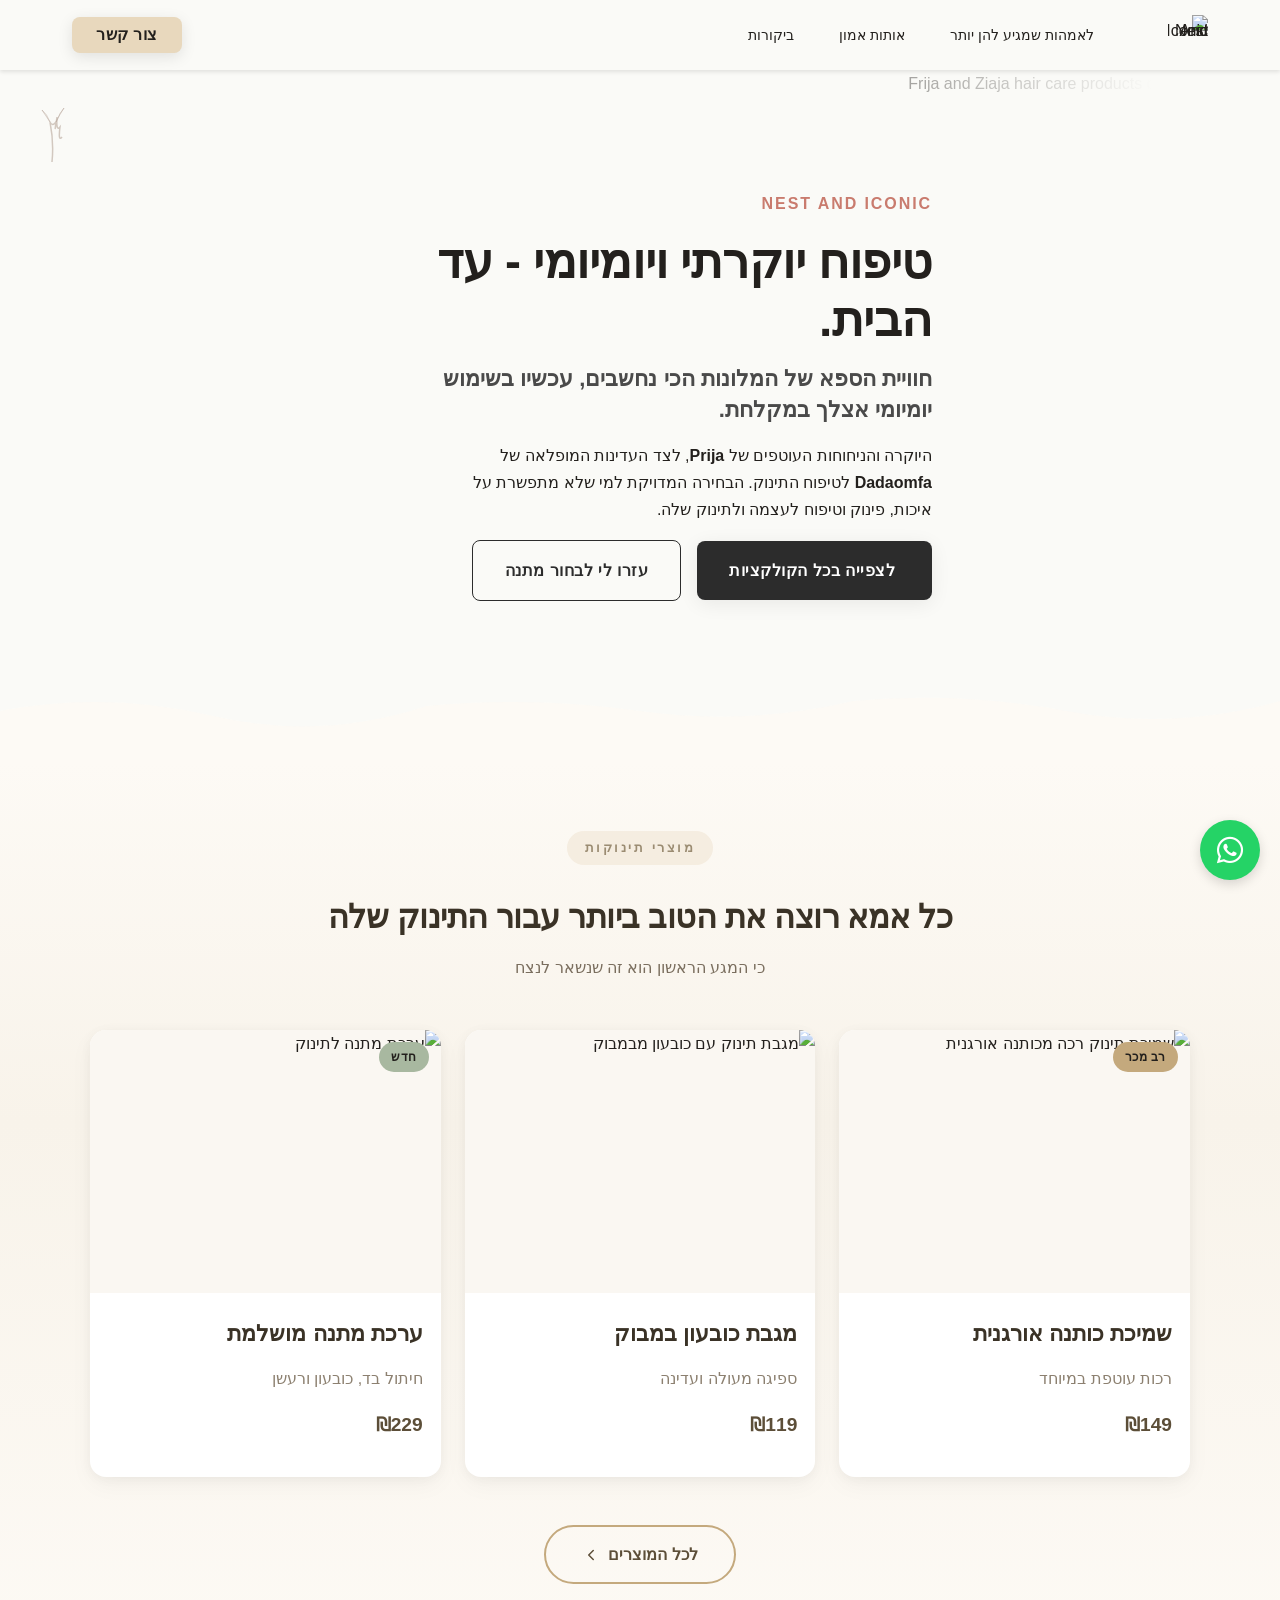
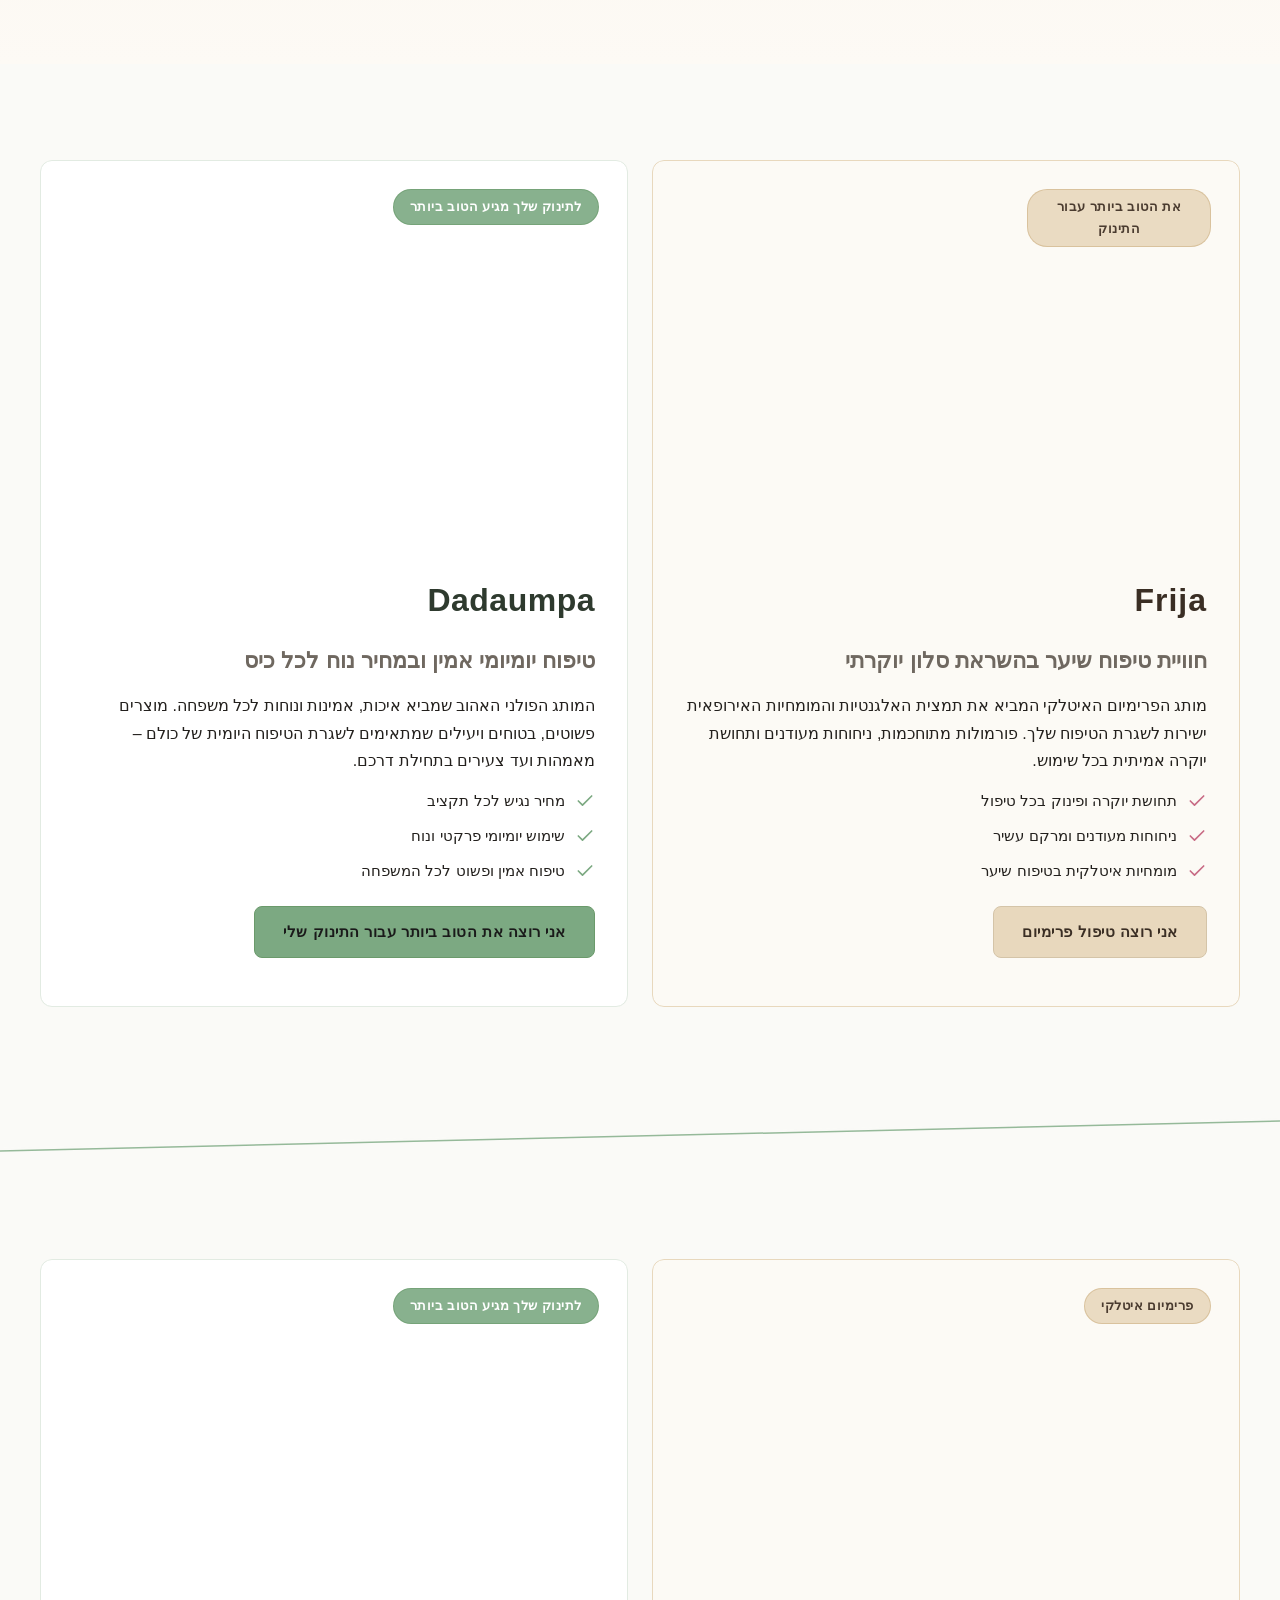
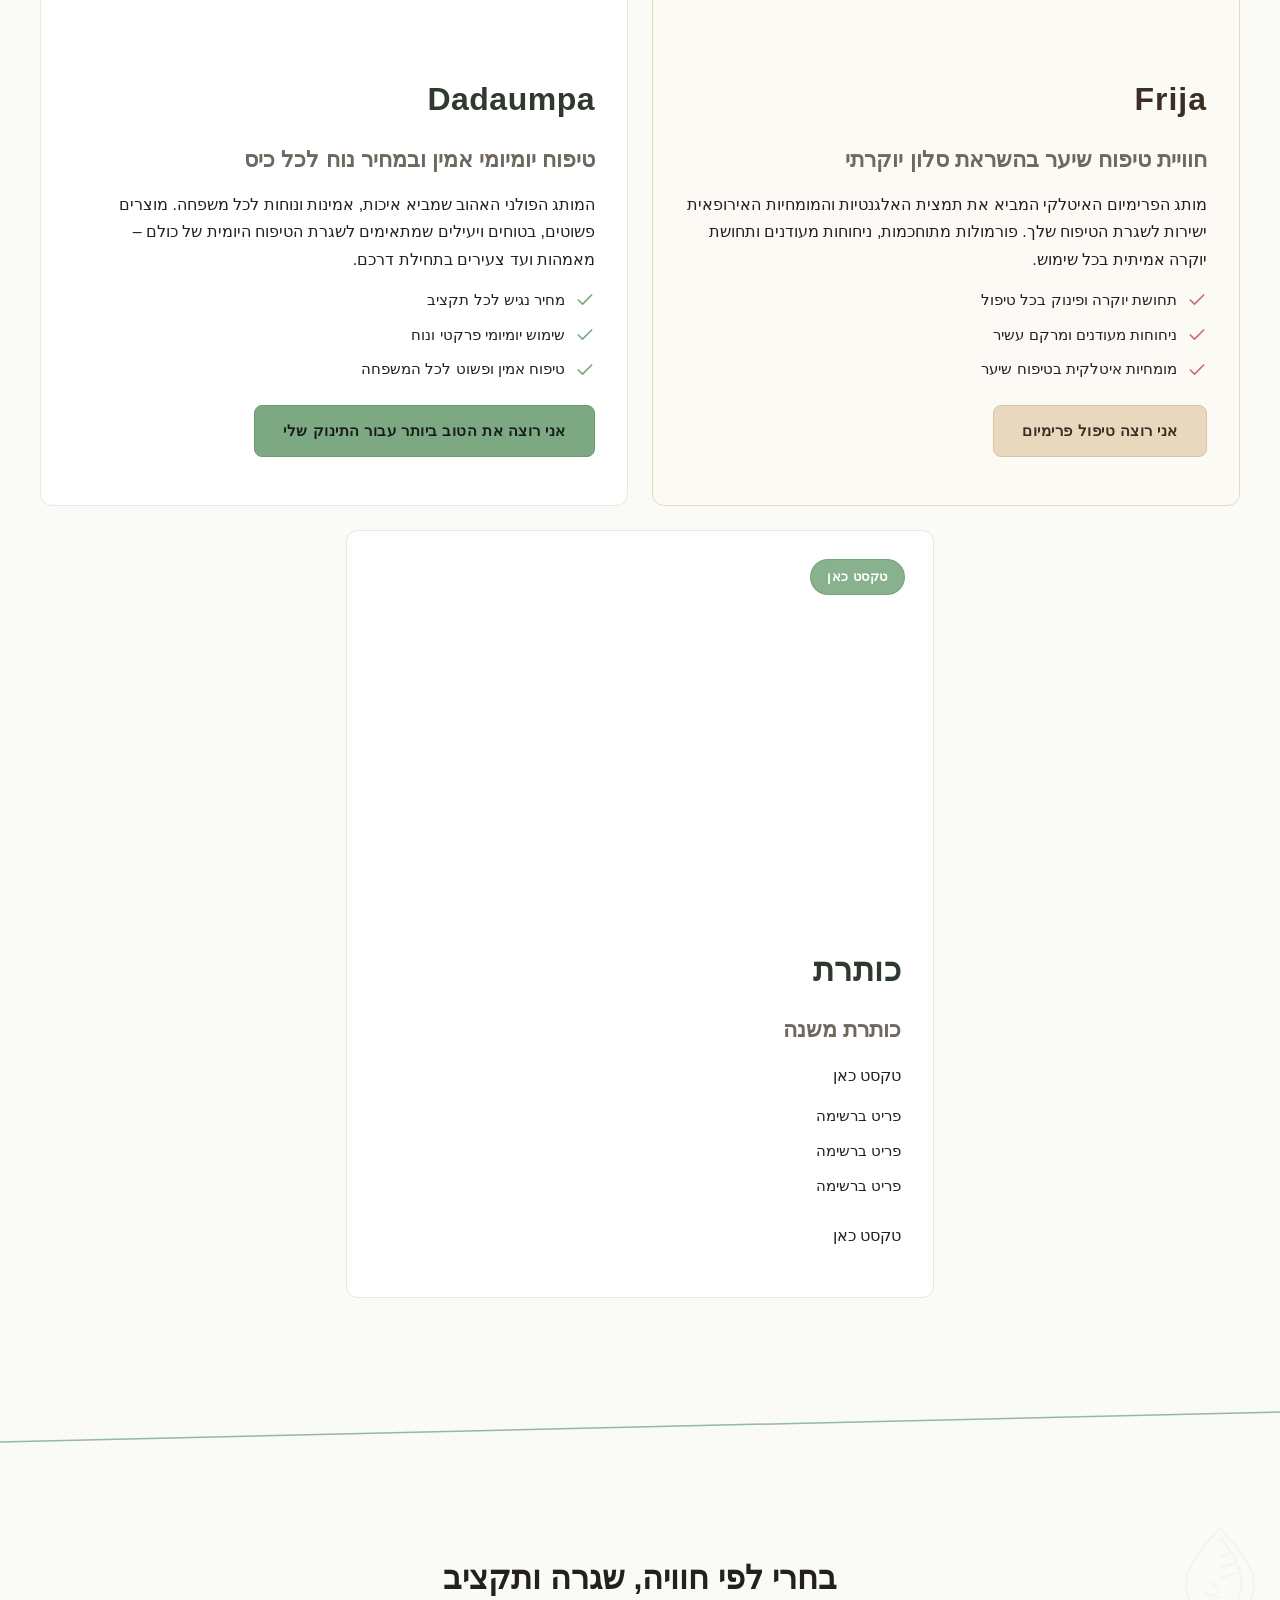
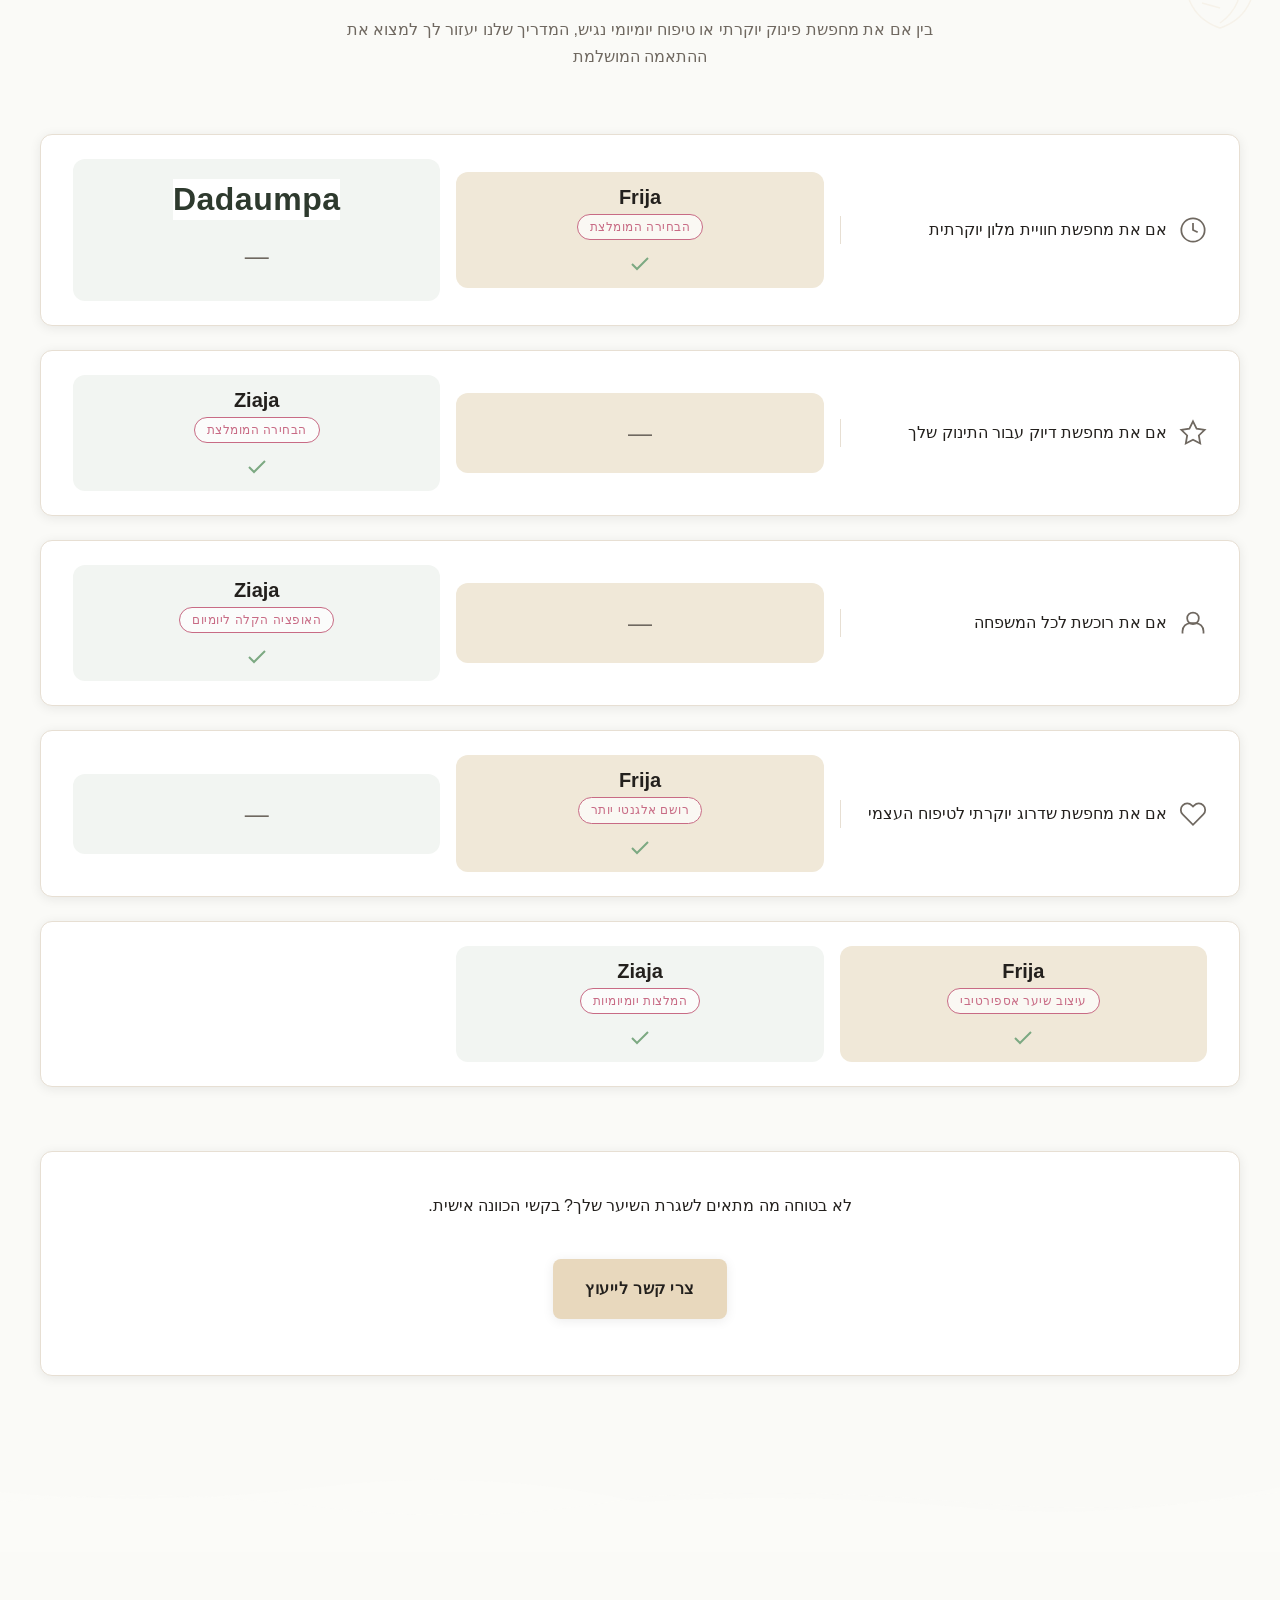
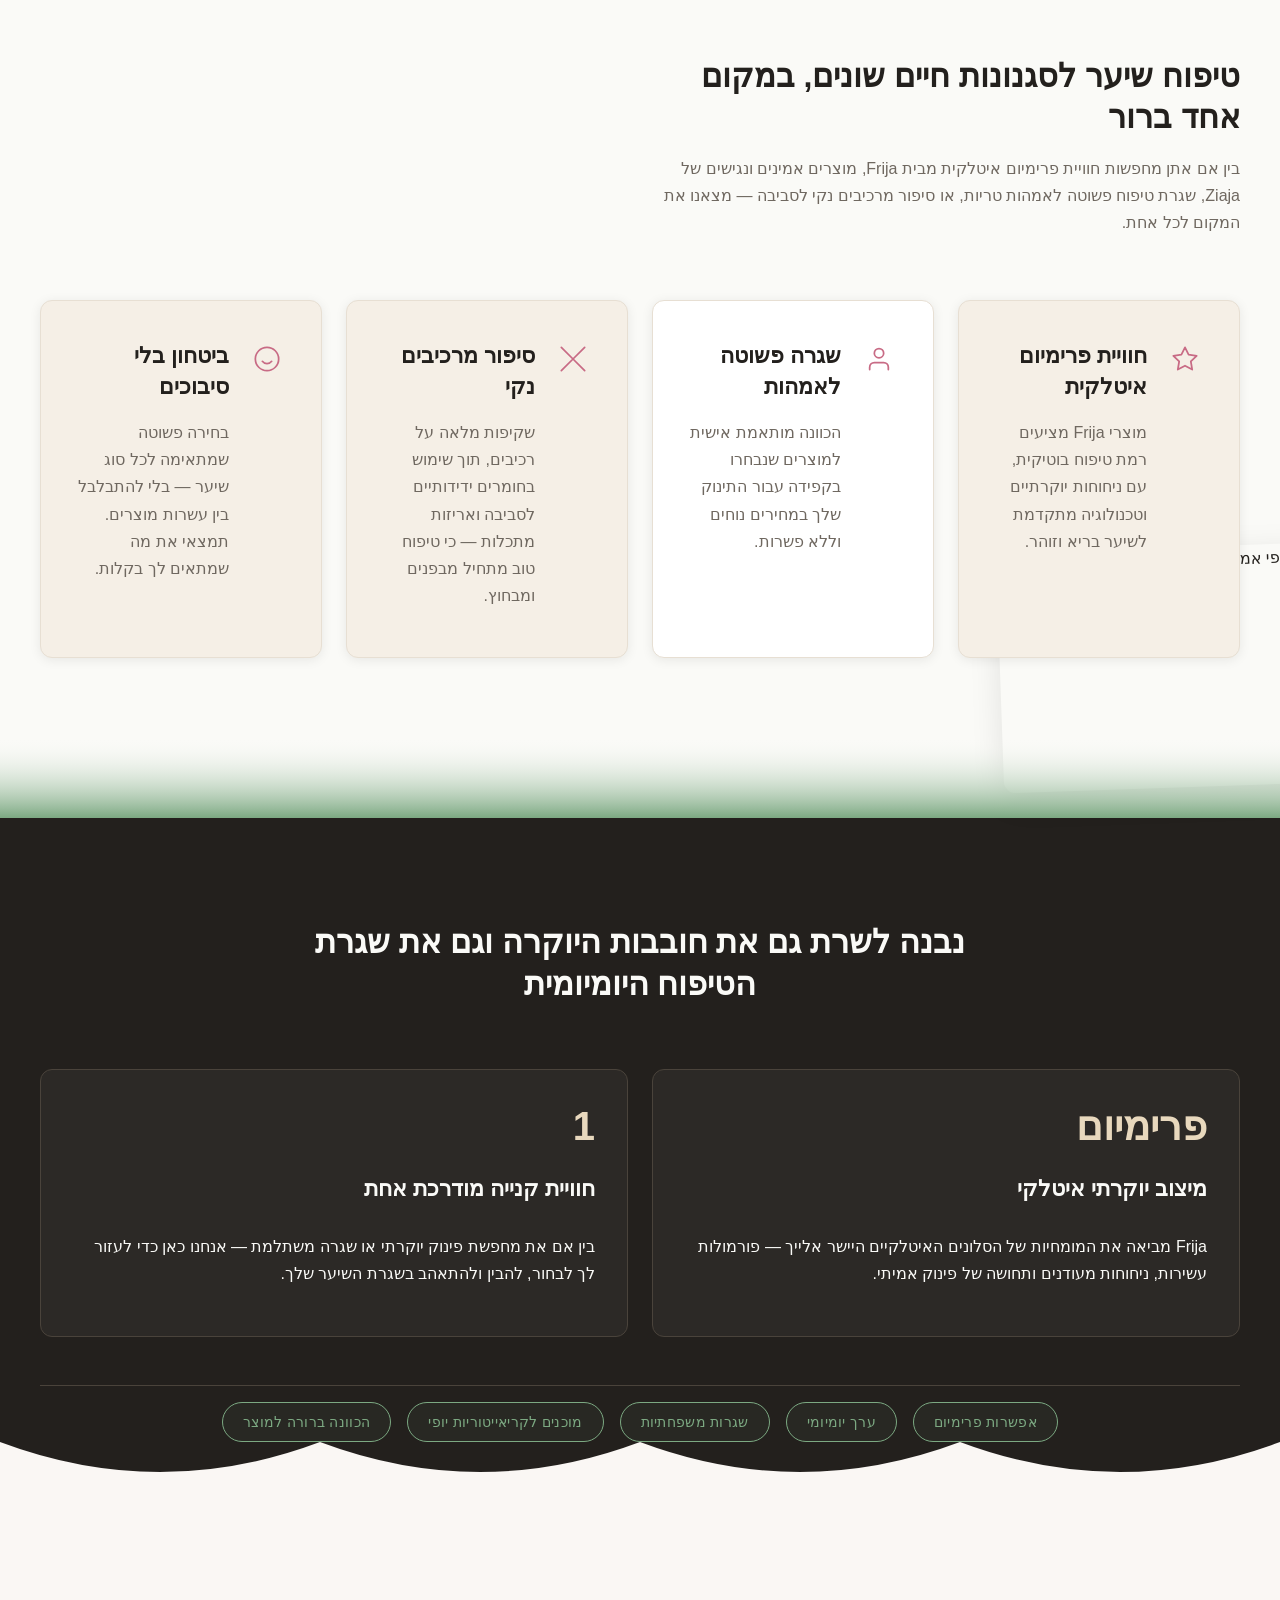
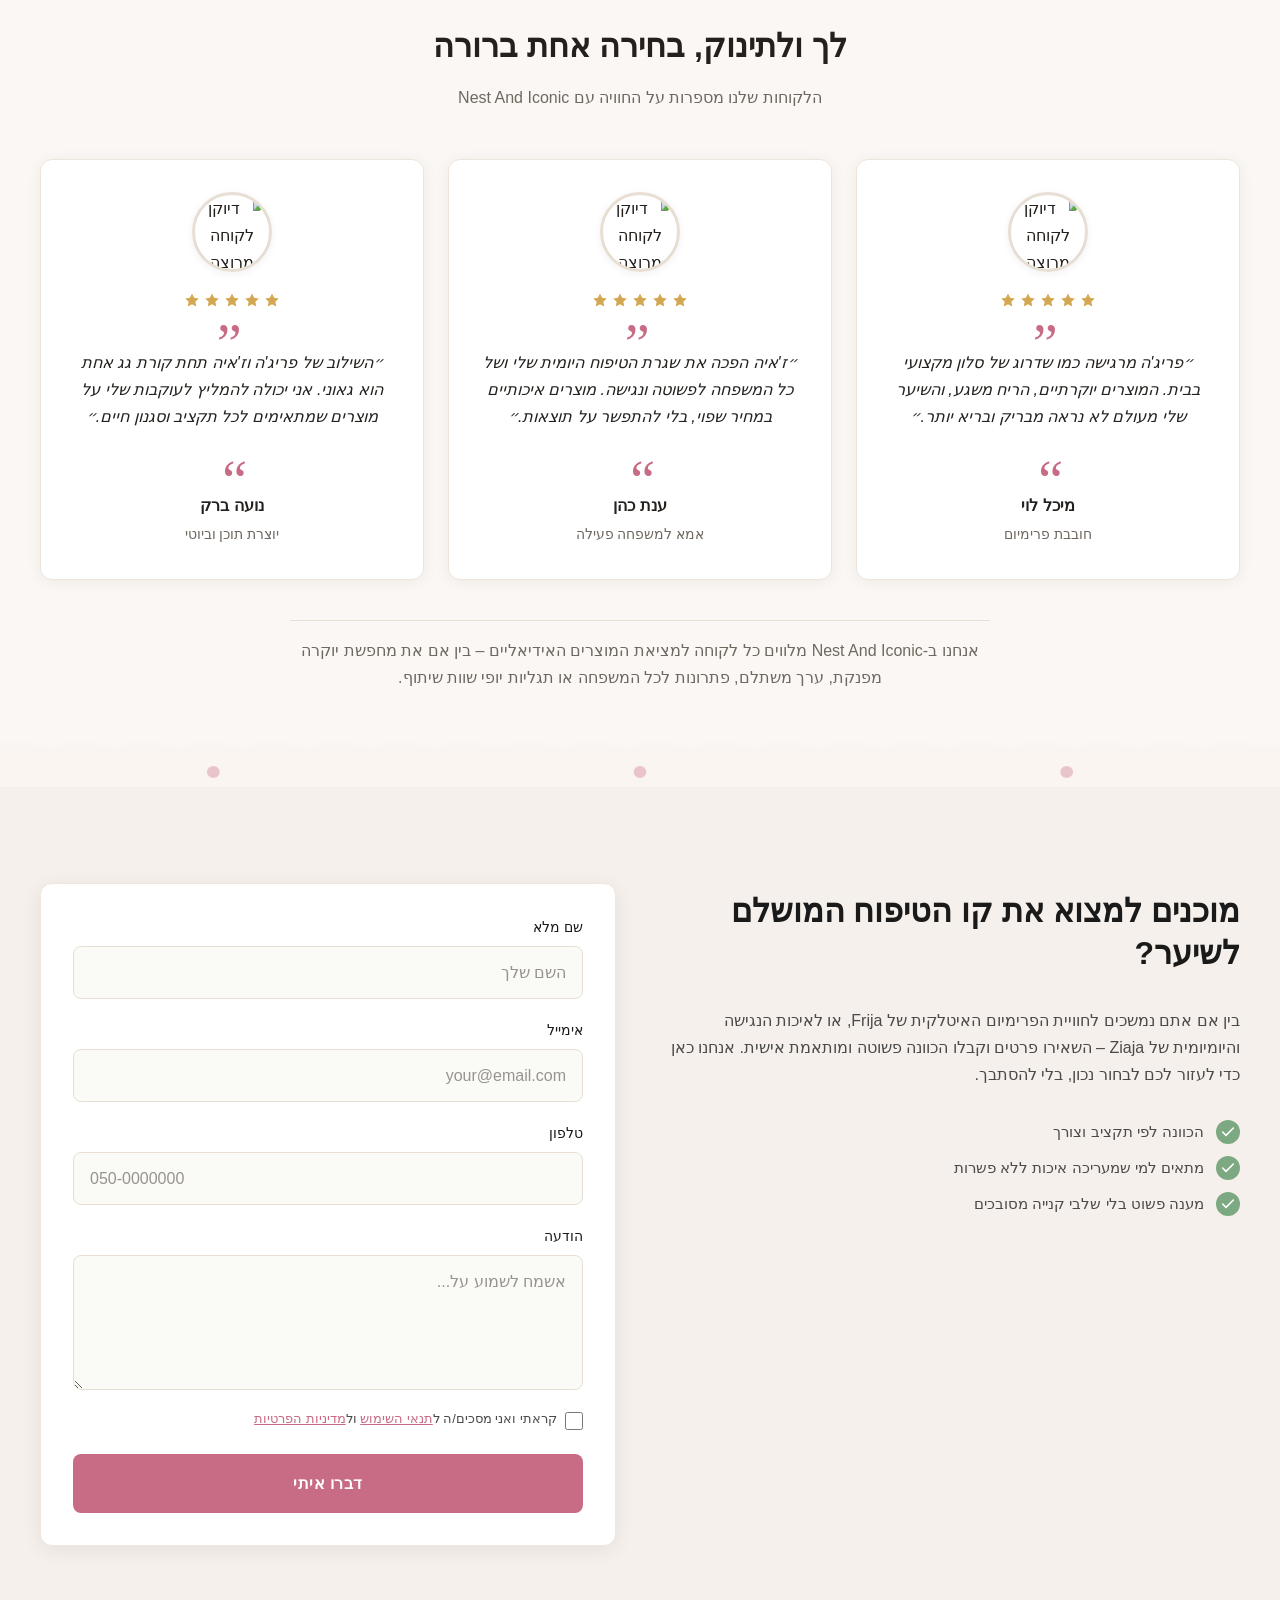
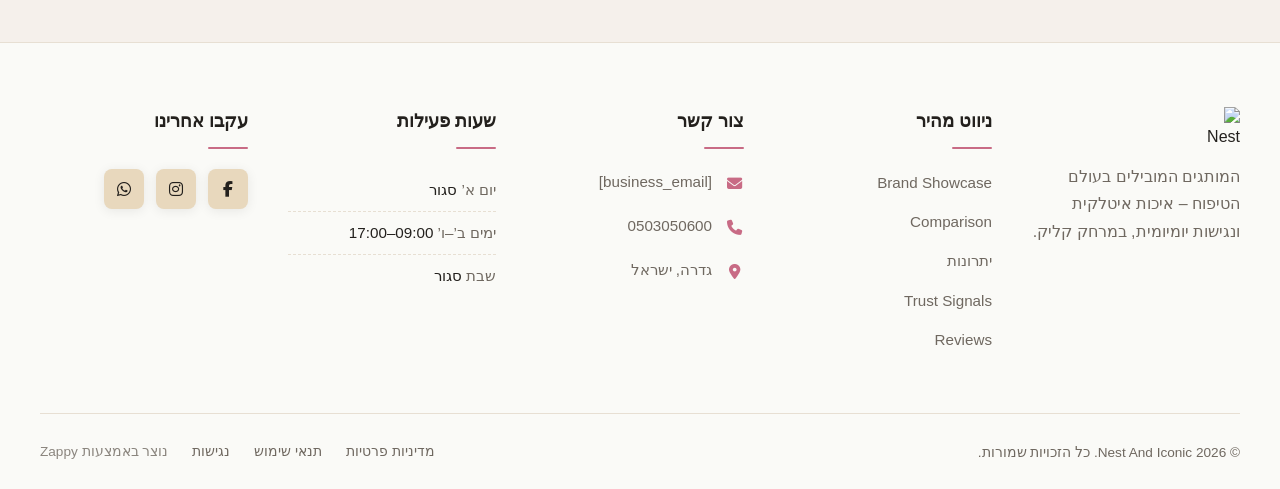
==== commit 693dae82: "Incremental sync: 1 page(s) — update_image" ====
--- a/public/index.html
+++ b/public/index.html
@@ -1 +1 @@
-<!doctype html><html dir="rtl" lang="he"><head><meta charset="UTF-8"><meta content="width=device-width,initial-scale=1" name="viewport"><meta content="index, follow" name="robots"><title>גלי יופי ויוקרה יומיומית — Nest And Iconic</title><meta content="הכניסי לחייך עולם של טיפוח שיער מוקפד עם המותגים פריג'ה וזאיה. מצאי את המוצר המושלם לשיערך, בין אם את חולמת על יוקרה איטלקית או מחפשת איכות נגישה. התחילי את מסע הטיפוח שלך עוד היום!" name="description"><meta content="Beauty &amp; Personal Care, טיפוח שיער יוקרתי, מותגי שיער מובילים, time to yourself, פריג'ה וזאיה" name="keywords"><link href="/assets/favicon.ico" rel="icon" type="image/x-icon"><link href="/assets/favicon-16x16.png" rel="icon" type="image/png" sizes="16x16"><link href="/assets/favicon-32x32.png" rel="icon" type="image/png" sizes="32x32"><link href="/assets/favicon-48x48.png" rel="icon" type="image/png" sizes="48x48"><link href="/assets/favicon-192x192.png" rel="icon" type="image/png" sizes="192x192"><link href="/assets/favicon-512x512.png" rel="icon" type="image/png" sizes="512x512"><link href="/assets/apple-touch-icon.png" rel="apple-touch-icon"><script>!function(){"use strict";var t="29273329-be31-4e87-b1aa-1c647ba8ab93",e="https://api.zappy5.com/api/analytics/track",a=18e5,n=2592e6,o=!0,i=!0,r=!0;var s=function(){var e="zappy_visitor_"+t,a=null;try{if(a=localStorage.getItem(e)){var o=JSON.parse(a),i=Date.now();if(i-o.created<n)return o.lastSeen=i,localStorage.setItem(e,JSON.stringify(o)),o.id}}catch(t){console.warn("Zappy Analytics: LocalStorage not available")}var r="zv_"+Date.now()+"_"+Math.random().toString(36).substr(2,9);try{localStorage.setItem(e,JSON.stringify({id:r,created:Date.now(),lastSeen:Date.now()}))}catch(t){}return r}(),c=function(){var e="zappy_session_"+t,n=null;try{if(n=sessionStorage.getItem(e)){var o=JSON.parse(n),i=Date.now();if(i-o.timestamp<a)return o.timestamp=i,sessionStorage.setItem(e,JSON.stringify(o)),o.id}}catch(t){console.warn("Zappy Analytics: SessionStorage not available")}var r="zs_"+Date.now()+"_"+Math.random().toString(36).substr(2,9);try{sessionStorage.setItem(e,JSON.stringify({id:r,timestamp:Date.now()}))}catch(t){}return r}();function l(a,n){n=n||{};var o={website_id:t,event_type:a,page_path:window.location.pathname,referrer:document.referrer||"direct",visitor_id:s,session_id:c,metadata:n};if(navigator.sendBeacon){var i=new Blob([JSON.stringify(o)],{type:"application/json"});navigator.sendBeacon(e,i)}else fetch(e,{method:"POST",headers:{"Content-Type":"application/json"},body:JSON.stringify(o),keepalive:!0}).catch(function(t){console.warn("Zappy Analytics: Failed to track event",t)})}o&&l("pageview",{title:document.title,url:window.location.href}),i&&document.addEventListener("click",function(t){var e=t.target;if("BUTTON"===e.tagName||e.closest("button")){var a="BUTTON"===e.tagName?e:e.closest("button");l("click",{element:"button",text:a.textContent.trim().substring(0,100),id:a.id||null,class:a.className||null})}else if("A"===e.tagName||e.closest("a")){var n="A"===e.tagName?e:e.closest("a");l("navigation",{element:"link",text:n.textContent.trim().substring(0,100),href:n.href,external:n.hostname!==window.location.hostname})}},!0),r&&document.addEventListener("submit",function(t){var e=t.target;l("form_submit",{form_id:e.id||null,form_name:e.name||null,form_action:e.action||null,form_method:e.method||"GET"})},!0);var m=Date.now();window.addEventListener("beforeunload",function(){l("page_unload",{time_on_page:Math.floor((Date.now()-m)/1e3),page_path:window.location.pathname})}),window.zappyAnalytics={track:l,getVisitorId:function(){return s},getSessionId:function(){return c}}}()</script><script>!function(){"use strict";if(!window.zappyFireMarketingEvent){var t={begin_checkout:"checkout_started",purchase:"checkout_complete",add_to_cart:"add_to_cart",view_product:"view_product"},e={whatsapp_click:{ga4:"contact",meta:"Contact",gtm:"whatsapp_click",ecom:!1},phone_click:{ga4:"contact",meta:"Contact",gtm:"phone_click",ecom:!1},contact_form_submitted:{ga4:"generate_lead",meta:"Lead",gtm:"contact_form_submitted",ecom:!1},checkout_started:{ga4:"begin_checkout",meta:"InitiateCheckout",gtm:"begin_checkout",ecom:!0},checkout_complete:{ga4:"purchase",meta:"Purchase",gtm:"purchase",ecom:!0},product_inquiry:{ga4:"generate_lead",meta:"Lead",gtm:"product_inquiry",ecom:!1},add_to_cart:{ga4:"add_to_cart",meta:"AddToCart",gtm:"add_to_cart",ecom:!0},view_product:{ga4:"view_item",meta:"ViewContent",gtm:"view_item",ecom:!0}};window.zappyFireMarketingEvent=function(r,o,u){try{u=u||{};var p=t[r]||r,d=e[p];if(!d)return;if((o=o||{}).pagePath||o.page_path||(o.pagePath=a()),"checkout_complete"===p){var l=String(o.orderId||o.order_id||o.transaction_id||"");if(l&&function(t){if(!t)return!1;try{return"1"===sessionStorage.getItem(i(t))}catch(t){return!1}}(l))return;l&&function(t){if(t)try{sessionStorage.setItem(i(t),"1")}catch(t){}}(l)}if(!u.skipFirstParty)try{window.zappyAnalytics&&"function"==typeof window.zappyAnalytics.track&&window.zappyAnalytics.track(p,o)}catch(t){}try{if(window.dataLayer=window.dataLayer||[],d.ecom){var _=c(p,o),m={};_.transaction_id&&(m.transaction_id=_.transaction_id),null!=_.value&&(m.value=_.value),_.currency&&(m.currency=_.currency),_.items&&(m.items=_.items),window.dataLayer.push({event:d.gtm,ecommerce:m}),"checkout_complete"!==p&&"checkout_started"!==p||window.dataLayer.push({event:p,ecommerce:m})}else{var s={event:d.gtm};for(var h in o)Object.prototype.hasOwnProperty.call(o,h)&&(s[h]=o[h]);window.dataLayer.push(s)}}catch(t){}try{"function"==typeof window.gtag&&window.gtag("event",d.ga4,c(p,o))}catch(t){}try{"function"==typeof window.fbq&&window.fbq("track",d.meta,function(t,e){for(var r=n(e=e||{}),a=parseFloat(null!=e.value?e.value:null!=e.total?e.total:0)||0,c=String(e.currency||"USD").toUpperCase(),i=[],o=0,u=0;u<r.length;u++)r[u].item_id&&i.push(r[u].item_id),o+=r[u].quantity||1;if("checkout_complete"===t)return{value:a,currency:c,content_ids:i.length?i:void 0,content_type:"product",num_items:o||void 0,order_id:String(e.order_id||e.orderId||e.transaction_id||e.orderNumber||"")||void 0};if("checkout_started"===t)return{value:a,currency:c,content_ids:i.length?i:void 0,content_type:"product",num_items:o||parseInt(null!=e.itemCount?e.itemCount:0,10)||void 0};if("add_to_cart"===t){var p=String(e.productId||e.product_id||i[0]||"");return{value:a||(r[0]?r[0].price*r[0].quantity:0),currency:c,content_ids:p?[p]:i.length?i:void 0,content_type:"product",content_name:e.productName||e.product_name||r[0]&&r[0].item_name,num_items:parseInt(null!=e.quantity?e.quantity:o||1,10)||1}}if("view_product"===t){var d=String(e.productId||e.product_id||i[0]||"");return{value:a||parseFloat(null!=e.price?e.price:0)||0,currency:c,content_ids:d?[d]:i.length?i:void 0,content_type:"product",content_name:e.productName||e.product_name||r[0]&&r[0].item_name}}return"whatsapp_click"===t||"phone_click"===t?{content_name:"whatsapp_click"===t?"WhatsApp":"Phone",content_category:"contact"}:"contact_form_submitted"===t||"product_inquiry"===t?{content_name:"product_inquiry"===t?"Product inquiry":"Contact form",content_category:e.productName||e.product_name||void 0}:e}(p,o))}catch(t){}}catch(t){}};var r=Object.create(null);document.addEventListener("click",function(t){try{var e=t.target;if(!e)return;var r=u(e,".whatsapp-float, a.whatsapp-float, [data-zappy-whatsapp]"),n=function(t){for(var e=t;e&&e!==document;){if("A"===e.tagName)return e;e=e.parentElement}return null}(e),c=n&&n.href||"";if(r||n&&function(t){if(!t)return!1;var e=String(t).toLowerCase();return-1!==e.indexOf("wa.me/")||-1!==e.indexOf("api.whatsapp.com")||-1!==e.indexOf("whatsapp.com/send")||0===e.indexOf("whatsapp:")}(c)){if(!o("wa:"+c)){var i=r?"float":"link";window.zappyFireMarketingEvent("whatsapp_click",{source:i,href:c||null,pagePath:a()})}return}var p=u(e,".phone-header-btn, .nav-phone-btn, .call-btn, [data-zappy-phone]"),d="";if(n&&n.href&&0===String(n.href).toLowerCase().indexOf("tel:")?d=n.href:p&&p.href&&0===String(p.href).toLowerCase().indexOf("tel:")&&(d=p.href),p||d){var l="";return d&&(l=String(d).replace(/^tel:/i,"").trim()),void(o("tel:"+(l||p&&p.id||"btn"))||window.zappyFireMarketingEvent("phone_click",{source:p?"button":"link",phone:l||null,href:d||null,pagePath:a()}))}}catch(t){}},!0)}function a(){try{if(window.ZAPPY_CONFIG&&window.ZAPPY_CONFIG.currentPagePath)return window.ZAPPY_CONFIG.currentPagePath}catch(t){}try{return window.location.pathname||"/"}catch(t){return"/"}}function n(t){var e=(t=t||{}).items||t.cartItems||t.cart_items||t.lineItems||[];Array.isArray(e)||(e=[]);for(var r=[],a=0;a<e.length;a++){var n=e[a];if(n&&"object"==typeof n){var c=String(n.item_id||n.productId||n.product_id||n.id||"").trim(),i=String(n.item_name||n.productName||n.product_name||n.name||"").trim(),o=parseFloat(null!=n.price?n.price:null!=n.unitPrice?n.unitPrice:0)||0,u=Math.max(1,parseInt(null!=n.quantity?n.quantity:null!=n.qty?n.qty:1,10)||1);(c||i)&&r.push({item_id:c||i,item_name:i||c,price:o,quantity:u})}}return r}function c(t,e){var r=n(e=e||{}),c=parseFloat(null!=e.value?e.value:null!=e.total?e.total:0)||0,i=String(e.currency||"USD").toUpperCase();if("checkout_complete"===t)return{transaction_id:String(e.transaction_id||e.orderId||e.order_id||e.orderNumber||"")||void 0,value:c,currency:i,items:r};if("checkout_started"===t)return{value:c,currency:i,items:r};if("add_to_cart"===t){var o=r.length?r:[{item_id:String(e.productId||e.product_id||""),item_name:String(e.productName||e.product_name||""),price:parseFloat(null!=e.value?e.value:null!=e.price?e.price:0)||0,quantity:parseInt(null!=e.quantity?e.quantity:1,10)||1}].filter(function(t){return t.item_id||t.item_name});return{value:c||(o[0]?o[0].price*o[0].quantity:0),currency:i,items:o}}if("view_product"===t){var u=r.length?r:[{item_id:String(e.productId||e.product_id||""),item_name:String(e.productName||e.product_name||""),price:parseFloat(null!=e.price?e.price:null!=e.value?e.value:0)||0,quantity:1}].filter(function(t){return t.item_id||t.item_name});return{currency:i,value:c||(u[0]?u[0].price:0),items:u}}return"whatsapp_click"===t||"phone_click"===t?{method:"whatsapp_click"===t?"whatsapp":"phone",page_path:e.pagePath||a()}:"contact_form_submitted"===t||"product_inquiry"===t?{page_path:e.pagePath||a()}:e}function i(t){return"zappy_purchase_fired_"+String(t||"")}function o(t){var e=Date.now();return!!(r[t]&&e-r[t]<800)||(r[t]=e,!1)}function u(t,e){return t&&t.closest?t.closest(e):null}}()</script><meta content="גלי יופי ויוקרה יומיומית — Nest And Iconic" property="og:title"><meta content="הכניסי לחייך עולם של טיפוח שיער מוקפד עם המותגים פריג'ה וזאיה. מצאי את המוצר המושלם לשיערך, בין אם את חולמת על יוקרה איטלקית או מחפשת איכות נגישה. התחילי את מסע הטיפוח שלך עוד היום!" property="og:description"><meta content="summary_large_image" name="twitter:card"><meta content="גלי יופי ויוקרה יומיומית — Nest And Iconic" name="twitter:title"><meta content="הכניסי לחייך עולם של טיפוח שיער מוקפד עם המותגים פריג'ה וזאיה. מצאי את המוצר המושלם לשיערך, בין אם את חולמת על יוקרה איטלקית או מחפשת איכות נגישה. התחילי את מסע הטיפוח שלך עוד היום!" name="twitter:description"><meta content="website" property="og:type"><meta content="he_IL" property="og:locale"><style>.skip-link{position:absolute;top:0;left:0;transform:translateY(-200%);padding:12px 18px;background:var(--bg-dark,#1a1a1a);color:var(--text-light,#fff);font-weight:600;border-radius:0 0 8px 0;z-index:10000}.skip-link:focus{transform:none;outline:2px solid var(--ring,#fff);outline-offset:2px}:focus-visible{outline:2px solid var(--ring,currentColor);outline-offset:3px}</style><link href="/assets/favicon.ico" rel="icon" type="image/x-icon"><link href="/assets/favicon-16x16.png" rel="icon" type="image/png" sizes="16x16"><link href="/assets/favicon-32x32.png" rel="icon" type="image/png" sizes="32x32"><link href="/assets/favicon-48x48.png" rel="icon" type="image/png" sizes="48x48"><link href="/assets/favicon-192x192.png" rel="icon" type="image/png" sizes="192x192"><link href="/assets/favicon-512x512.png" rel="icon" type="image/png" sizes="512x512"><link href="/assets/apple-touch-icon.png" rel="apple-touch-icon"><link href="https://cdn.jsdelivr.net/npm/vanilla-cookieconsent@3/dist/cookieconsent.css" rel="stylesheet"><style id="zappy-critical-above-fold-css">html{box-sizing:border-box;-webkit-text-size-adjust:100%}*,::after,::before{box-sizing:inherit}body{margin:0;min-width:320px;overflow-x:clip}img,svg,video{max-width:100%;height:auto}main{display:block}.container{width:min(100% - 32px,1200px);margin-inline:auto}.navbar,header .navbar,header[role=banner],nav.navbar{position:relative;z-index:1000;width:100%}.nav-container,.navbar .container{display:flex;align-items:center;justify-content:space-between;min-height:64px}.logo,.logo-link img{display:block;width:35px;height:35px;object-fit:contain}#navMenu,.nav-menu{list-style:none;margin:0;padding:0}#navMenu a,.nav-menu a,.navbar .nav-links a,.navbar a{color:inherit;text-decoration:none}#navMenu .sub-menu,.nav-menu .sub-menu,.navbar .sub-menu{display:none}.fa,.fa-brands,.fa-regular,.fa-solid,.fab,.far,.fas{display:inline-block;min-width:1em;text-align:center}html:not(#zappy-noop) .navbar:has(.nav-ecommerce-icons)>.phone-header-btn,html:not(#zappy-noop)[data-zappy-site-type=ecommerce] .phone-header-btn{display:none!important;visibility:hidden!important;width:0!important;height:0!important;pointer-events:none!important}.zappy-preview-empty-store-cta{display:none!important;visibility:hidden!important;height:0!important;max-height:0!important;overflow:hidden!important;margin:0!important;padding:0!important;border:0!important;box-shadow:none!important}.zappy-catalog-menu{background:var(--surface-color,var(--surface,linear-gradient(135deg,#f8f9fa 0,#fff 100%)));border-bottom:1px solid var(--border-color,#e5e7eb);padding:0;position:sticky;top:0;z-index:90}.zappy-catalog-menu.rtl,.zappy-catalog-menu[dir=rtl]{direction:rtl}.zappy-catalog-menu.ltr,.zappy-catalog-menu[dir=ltr]{direction:ltr}.catalog-menu-container{max-width:1440px;margin:0 auto;display:flex;align-items:center;gap:8px;padding:10px 24px;overflow:visible}.catalog-menu-categories,.catalog-menu-list{display:flex;align-items:center;gap:4px;flex-wrap:wrap;margin:0;padding:0;list-style:none}.catalog-menu-item{display:inline-flex;align-items:center;padding:8px 16px;font-size:14px;font-weight:500;color:var(--text-color,var(--text,#374151));text-decoration:none;border-radius:20px;white-space:nowrap}.catalog-menu-all{background:var(--primary-color,var(--primary,#111));color:var(--text-light,#fff)!important}.catalog-menu-parent{position:relative;display:inline-flex;align-items:center}.catalog-menu-trigger{display:inline-flex;align-items:center;gap:6px}.catalog-menu-chevron{flex-shrink:0}.catalog-menu-parent>.sub-menu{display:none!important;visibility:hidden!important;opacity:0!important;pointer-events:none!important}.hero-section,.index-hero-section,section[class*=hero]{position:relative;overflow:hidden;min-height:560px}.hero-bg-image,.hero-bg-wrapper,section[class*=hero] [class*=hero-bg]{position:absolute;inset:0;width:100%;height:100%}.hero-bg-image img,.hero-bg-wrapper img,section[class*=hero] [data-hero-bg],section[class*=hero] img[data-hero-background=true]{width:100%!important;height:100%!important;object-fit:cover!important;display:block}.hero-content,section[class*=hero] .container{position:relative;z-index:2}@media(max-width:768px){:root{--header-height:72px;--total-header-height:72px;--zappy-mobile-menu-top:72px}html[data-zappy-site-type=ecommerce] body{padding-top:var(--total-header-height,72px)}html[data-zappy-site-type=ecommerce] body>.navbar:not(.zappy-catalog-menu),html[data-zappy-site-type=ecommerce] body>nav.navbar{position:fixed!important;top:0;left:0;right:0;z-index:100000;width:100%;margin-bottom:0}.zappy-catalog-menu{position:fixed;top:var(--header-height,72px);left:0;right:0;z-index:99999}.nav-container,.navbar .container{min-height:60px}#navMenu,.nav-menu{max-width:100vw;overflow-x:hidden}.hero-section,.index-hero-section,section[class*=hero]{min-height:100svh}.hero-bg-image,.hero-bg-wrapper,.hero-scrim{min-height:100svh}}:root{--zappy-header-stack-height:calc(var(--zappy-announcement-height, 40px) + var(--header-height, 72px))}body:has(.zappy-announcement-bar) .navbar:not(.zappy-catalog-menu):not(.mobile-search-panel),body:has(.zappy-announcement-bar) header.navbar,body:has(.zappy-announcement-bar) nav.navbar:not(.zappy-catalog-menu){top:var(--zappy-announcement-height,40px)!important}body:has(.zappy-announcement-bar) .index-hero-section,body:has(.zappy-announcement-bar) main>section[class*=hero]:first-of-type,body:has(.zappy-announcement-bar) section[data-hero-type^=fullscreen]{margin-top:calc(-1 * var(--zappy-header-stack-height))!important;padding-top:calc(var(--zappy-header-stack-height))!important}[data-zappy-content-align]{display:flex!important;flex-direction:column!important}[data-zappy-content-align^=top-]{justify-content:flex-start!important}[data-zappy-content-align^=center-],[data-zappy-content-align^=lower-],[data-zappy-content-align^=upper-]{justify-content:center!important}[data-zappy-content-align^=bottom-]{justify-content:flex-end!important}[data-zappy-content-align$="-left"],[data-zappy-content-align$="-mid-left"]{align-items:flex-start!important;text-align:start!important}[data-zappy-content-align$="-center"]{align-items:center!important;text-align:center!important}[data-zappy-content-align$="-mid-right"],[data-zappy-content-align$="-right"]{align-items:flex-end!important;text-align:end!important}[data-zappy-content-align] [data-zappy-align-target]{margin-left:auto;margin-right:auto}[data-zappy-content-align$="-center"] [data-zappy-align-target],[data-zappy-content-align$="-center"] [data-zappy-align-target]>*{text-align:center!important}</style><link href="/styles.css" rel="preload" as="style"><link href="/styles.css" rel="stylesheet" media="print" onload='this.media="all"'><noscript><link href="/styles.css" rel="stylesheet"></noscript><script>window.ZAPPY_WEBSITE_ID="29273329-be31-4e87-b1aa-1c647ba8ab93",window.ZAPPY_API_BASE="https://api.zappy5.com"</script><link href="/assets/site-index-hero-image-1-1784063153522-rviwnf.webp?v=1784063156249" rel="preload" as="image" fetchpriority="high"><style id="zappy-dropdown-submenu-styles">#navMenu li:has(.sub-menu),.nav-menu li:has(.sub-menu),.navbar li:has(.sub-menu),nav li:has(.sub-menu){position:relative}#navMenu .sub-menu,.nav-menu .sub-menu,.navbar .sub-menu,nav .sub-menu{display:block!important;position:absolute!important;top:100%;left:0;min-width:220px;border-radius:8px;box-shadow:0 8px 25px rgba(0,0,0,.15);padding:8px 0;opacity:0;visibility:hidden;transform:translateY(10px);transition:all .3s ease;z-index:1000;list-style:none;pointer-events:none}#navMenu li:hover>.sub-menu,.nav-menu li:hover>.sub-menu,.navbar li:hover>.sub-menu,nav li:hover>.sub-menu{opacity:1!important;visibility:visible!important;transform:translateY(0)!important;pointer-events:auto!important}.sub-menu li{list-style:none;margin:0;padding:0}.sub-menu a{display:block!important;padding:10px 16px!important;color:var(--text-dark,#333)!important;font-weight:500;text-decoration:none;white-space:nowrap;transition:background-color .2s}.sub-menu .zappy-nav-child>a{padding-left:28px!important;font-size:.9em!important;opacity:.85!important}[dir=rtl] .sub-menu .zappy-nav-child>a,html[lang=ar] .sub-menu .zappy-nav-child>a,html[lang=he] .sub-menu .zappy-nav-child>a{padding-left:10px!important;padding-right:28px!important}.sub-menu .zappy-nav-parent>a{font-weight:600!important}.sub-menu a:hover{background-color:#f5f5f5}[dir=rtl] .nav-menu .sub-menu,[dir=rtl] .navbar .sub-menu,[dir=rtl] nav .sub-menu,html[lang=ar] .nav-menu .sub-menu,html[lang=ar] .navbar .sub-menu,html[lang=ar] nav .sub-menu,html[lang=he] .nav-menu .sub-menu,html[lang=he] .navbar .sub-menu,html[lang=he] nav .sub-menu{left:auto!important;right:0!important}.sub-menu:empty,.sub-menu:not(:has(li)):not(:has(> a)),.sub-menu:not(:has(li:not(.zappy-hidden-menu-item))):not(:has(> a)){display:none!important;opacity:0!important;visibility:hidden!important;pointer-events:none!important}li:has(.menu-group-title):hover>.sub-menu{opacity:1!important;visibility:visible!important;transform:translateY(0)!important;pointer-events:auto!important}#navMenu>li>.menu-group-title,.nav-menu>li>.menu-group-title{display:inline-block;padding:.5rem 1rem;cursor:default;user-select:none}@media (max-width:768px){#navMenu .sub-menu,.nav-menu .sub-menu,.navbar .sub-menu,nav .sub-menu{position:static!important;transform:none!important;box-shadow:none!important;background:0 0!important;max-height:0;overflow:hidden;opacity:0;visibility:hidden;transition:max-height .3s ease,opacity .3s ease;padding:0!important;border-radius:0!important}#navMenu .sub-menu.mobile-expanded,.nav-menu .sub-menu.mobile-expanded,.navbar .sub-menu.mobile-expanded{max-height:none!important;overflow-y:visible!important;opacity:1!important;visibility:visible!important;padding:8px 0 8px 16px!important}[dir=rtl] .sub-menu.mobile-expanded,html[lang=he] .sub-menu.mobile-expanded{padding:8px 16px 8px 0!important}#navMenu li:hover>.sub-menu,.nav-menu li:hover>.sub-menu,.navbar li:hover>.sub-menu,nav li:hover>.sub-menu{opacity:0;visibility:hidden;pointer-events:none}#navMenu li>.sub-menu.mobile-expanded,.nav-menu li>.sub-menu.mobile-expanded,.navbar li>.sub-menu.mobile-expanded,nav li>.sub-menu.mobile-expanded{opacity:1!important;visibility:visible!important;pointer-events:auto!important}#navMenu li:has(.sub-menu),.nav-menu li:has(.sub-menu),.navbar li:has(.sub-menu),nav li:has(.sub-menu){display:flex!important;flex-wrap:wrap!important;align-items:center!important;position:relative!important;min-height:44px!important}#navMenu li:has(.sub-menu)>a,.nav-menu li:has(.sub-menu)>a,.navbar li:has(.sub-menu)>a,nav li:has(.sub-menu)>a{flex:1!important;min-width:0!important}#navMenu li:has(.sub-menu)>.menu-group-title,.nav-menu li:has(.sub-menu)>.menu-group-title,.navbar li:has(.sub-menu)>.menu-group-title,nav li:has(.sub-menu)>.menu-group-title{flex:1!important;min-width:0!important;padding:0!important;line-height:inherit!important}#navMenu li:has(.sub-menu)>.sub-menu,.nav-menu li:has(.sub-menu)>.sub-menu,.navbar li:has(.sub-menu)>.sub-menu,nav li:has(.sub-menu)>.sub-menu{flex-basis:100%!important;width:100%!important}#navMenu li:has(.sub-menu)>a [class*=arrow],#navMenu li:has(.sub-menu)>a [class*=chevron],.nav-menu li:has(.sub-menu)>a .fa-angle-down,.nav-menu li:has(.sub-menu)>a .fa-chevron-down,.nav-menu li:has(.sub-menu)>a [class*=arrow],.nav-menu li:has(.sub-menu)>a [class*=chevron],nav li:has(.sub-menu)>a [class*=arrow],nav li:has(.sub-menu)>a [class*=chevron]{display:none!important;visibility:hidden!important}.mobile-submenu-toggle{display:flex!important;align-items:center!important;justify-content:center!important;width:44px!important;height:auto!important;background:0 0!important;border:none!important;cursor:pointer!important;color:var(--text-dark)!important;position:static!important;flex-shrink:0!important;align-self:stretch!important;z-index:2!important;padding:0!important;margin:0!important}.mobile-submenu-toggle::after{content:''!important;width:0!important;height:0!important;border-left:6px solid transparent!important;border-right:6px solid transparent!important;border-top:7px solid currentColor!important;transition:transform .3s ease!important}.mobile-submenu-toggle.expanded::after{transform:rotate(180deg)!important}.sub-menu a{padding:10px 0!important;display:block!important;color:var(--text-dark)!important;white-space:normal!important}.sub-menu .zappy-nav-child>a{padding-left:28px!important;font-size:.9em!important;opacity:.85!important}[dir=rtl] .sub-menu .zappy-nav-child>a,html[lang=ar] .sub-menu .zappy-nav-child>a,html[lang=he] .sub-menu .zappy-nav-child>a{padding-left:0!important;padding-right:28px!important}.sub-menu .zappy-nav-parent>a{font-weight:600!important}#navMenu.active,.nav-menu.active{max-width:100vw!important;overflow-x:hidden!important;box-sizing:border-box!important}.navbar .sub-menu li a,.zappy-products-dropdown .sub-menu a,nav.navbar .sub-menu li a{color:var(--text-dark)!important}}@media (min-width:769px){.mobile-submenu-toggle{display:none!important}}</style><style id="zappy-widget-visibility">html[dir=rtl] .whatsapp-float{right:20px!important;left:auto!important}html:not([dir]) .whatsapp-float,html[dir=ltr] .whatsapp-float{left:20px!important;right:auto!important}html[dir=rtl] #mic-access-tool-general-button,html[dir=rtl] #mic-init-access-tool #mic-access-tool-general-button,html[dir=rtl] #mic-init-access-tool .mic-access-tool-general-button,html[dir=rtl] ._access-icon,html[dir=rtl] .mic-access-tool-general-button{left:20px!important;right:auto!important}html:not([dir]) #mic-access-tool-general-button,html:not([dir]) #mic-init-access-tool #mic-access-tool-general-button,html:not([dir]) #mic-init-access-tool .mic-access-tool-general-button,html:not([dir]) ._access-icon,html:not([dir]) .mic-access-tool-general-button,html[dir=ltr] #mic-access-tool-general-button,html[dir=ltr] #mic-init-access-tool #mic-access-tool-general-button,html[dir=ltr] #mic-init-access-tool .mic-access-tool-general-button,html[dir=ltr] ._access-icon,html[dir=ltr] .mic-access-tool-general-button{right:20px!important;left:auto!important}@media (max-width:768px){.whatsapp-float{display:flex!important}}@media (min-width:769px){.whatsapp-float{display:flex!important}}@media (max-width:768px){#mic-access-tool-general-button,#mic-init-access-tool #mic-access-tool-general-button,#mic-init-access-tool .mic-access-tool-general-button,._access-icon,.mic-access-tool-general-button{display:flex!important;visibility:visible!important;opacity:1!important;pointer-events:auto!important}#mic-access-tool-box.opened-mic-access-tool,#mic-init-access-tool #mic-access-tool-box.opened-mic-access-tool,.mic-access-tool-box.opened-mic-access-tool{visibility:visible!important;opacity:1!important;pointer-events:auto!important}}@media (min-width:769px){#mic-access-tool-general-button,#mic-init-access-tool #mic-access-tool-general-button,#mic-init-access-tool .mic-access-tool-general-button,._access-icon,.mic-access-tool-general-button{display:flex!important;visibility:visible!important;opacity:1!important;pointer-events:auto!important}#mic-access-tool-box.opened-mic-access-tool,#mic-init-access-tool #mic-access-tool-box.opened-mic-access-tool,.mic-access-tool-box.opened-mic-access-tool{visibility:visible!important;opacity:1!important;pointer-events:auto!important}}</style></head><body><a href="#main" class="skip-link">דלג לתוכן הראשי</a><nav class="navbar" dir="rtl"><button class="mobile-toggle" aria-label="Menu" id="mobileToggle"><svg viewBox="0 0 24 24" fill="none" style="display:block !important" class="hamburger-icon" width="24" height="24"><path d="M3 12h18M3 6h18M3 18h18" stroke="currentColor" stroke-width="2" stroke-linecap="round"></path></svg> <svg viewBox="0 0 24 24" fill="none" class="close-icon" width="24" height="24" style="display:none !important"><path d="M18 6L6 18M6 6l12 12" stroke="currentColor" stroke-width="2" stroke-linecap="round"></path></svg></button> <button class="phone-header-btn" aria-label="Call" data-phone="0503050600"><svg viewBox="0 0 24 24" fill="currentColor" width="20" height="20"><path d="M22 16.92v3a2 2 0 0 1-2.18 2 19.79 19.79 0 0 1-8.63-3.07 19.5 19.5 0 0 1-6-6 19.79 19.79 0 0 1-3.07-8.67A2 2 0 0 1 4.11 2h3a2 2 0 0 1 2 1.72 12.84 12.84 0 0 0 .7 2.81 2 2 0 0 1-.45 2.11L8.09 9.91a16 16 0 0 0 6 6l1.27-1.27a2 2 0 0 1 2.11-.45 12.84 12.84 0 0 0 2.81.7A2 2 0 0 1 22 16.92z"></path></svg></button><div class="nav-container"><div class="nav-right-group"><div class="nav-brand"><a href="/" class="logo-link"><img alt="Nest And Iconic" decoding="async" src="/assets/nest-and-iconic-beauty-personal-care-logo-1783830343568-a95ucc.webp?v=1783830344331-eqhmen" class="logo" height="35" width="35"></a></div><ul class="nav-menu" id="navMenu"><li><a href="#brand-showcase">לאמהות שמגיע להן יותר</a></li><li><a href="#trust-signals">אותות אמון</a></li><li><a href="#reviews">ביקורות</a></li><li class="mobile-contact-link nav-cta-mobile-item"><a href="#contact" class="nav-cta-btn">צור קשר</a></li></ul></div><div class="nav-cta-container"><a href="#contact" class="nav-cta-btn">צור קשר</a></div></div></nav><script>window.addEventListener("load",function(){const e=document.querySelector(".navbar, nav, header");if(!e)return void console.log("[Navbar] Navbar element not found");let t=document.getElementById("mobileToggle")||document.querySelector(".mobile-toggle")||document.querySelector(".hamburger")||document.querySelector(".hamburger-menu")||document.querySelector(".menu-toggle")||document.querySelector(".burger-menu")||document.querySelector('[aria-label="Menu"]')||document.querySelector('[aria-label="תפריט"]');const o=document.querySelector(".phone-header-btn"),n=window.getComputedStyle(e);let r=n.backgroundColor;if(console.log("[Navbar] Initial navbar background:",r),"transparent"===r||"rgba(0, 0, 0, 0)"===r||r.startsWith("rgba")&&r.includes(", 0)")){const e=n.backgroundImage;if(e&&"none"!==e)console.log("[Navbar] Navbar has background image/gradient, using dark text"),r="rgb(240, 240, 240)";else{const e=window.getComputedStyle(document.body).backgroundColor;console.log("[Navbar] Navbar transparent, using body background:",e),r=e}}const a=r.match(/\d+/g);if(a&&a.length>=3){const e=(.299*parseInt(a[0])+.587*parseInt(a[1])+.114*parseInt(a[2]))/255;console.log("[Navbar] Mobile button colors preserved from Claude CSS (luminance:",e.toFixed(2)+")");const n=document.createElement("style");n.id="zappy-mobile-nav-fix";document.documentElement.lang;document.documentElement.dir,n.textContent='\n        /* Hide mobile buttons on desktop, show only on mobile */\n        @media (min-width: 769px) {\n          .mobile-toggle,\n          .phone-header-btn {\n            display: none !important;\n          }\n        }\n        \n        /* Show and position mobile buttons correctly on mobile */\n        @media (max-width: 768px) {\n          .navbar,\n          nav.navbar {\n            min-height: 70px !important;\n          }\n\n          .mobile-toggle,\n          .phone-header-btn {\n            position: absolute !important;\n            top: 0 !important;\n            bottom: 0 !important;\n            margin-top: auto !important;\n            margin-bottom: auto !important;\n            transform: none !important;\n            z-index: 1001 !important;\n            display: flex !important;\n            align-items: center !important;\n            justify-content: center !important;\n            width: 36px !important;\n            height: 36px !important;\n            border-radius: 50% !important;\n            border: none !important;\n            cursor: pointer !important;\n            padding: 6px !important;\n            background: none !important;\n            color: var(--nav-text, var(--text-dark)) !important;\n            touch-action: manipulation !important;\n            -webkit-tap-highlight-color: transparent !important;\n          }\n\n          html[data-zappy-site-type="ecommerce"] .phone-header-btn,\n          body[data-zappy-site-type="ecommerce"] .phone-header-btn,\n          html[data-zappy-site-type="ecommerce"] header .phone-header-btn,\n          html[data-zappy-site-type="ecommerce"] nav .phone-header-btn {\n            display: none !important;\n            visibility: hidden !important;\n            width: 0 !important;\n            height: 0 !important;\n            min-width: 0 !important;\n            overflow: hidden !important;\n          }\n          \n          /* LTR positioning (default): hamburger LEFT, phone RIGHT */\n          html:not([dir="rtl"]):not([lang="he"]):not([lang="ar"]) .mobile-toggle,\n          html[dir="ltr"] .mobile-toggle {\n            left: 12px !important;\n            right: auto !important;\n          }\n          html:not([dir="rtl"]):not([lang="he"]):not([lang="ar"]) .phone-header-btn,\n          html[dir="ltr"] .phone-header-btn {\n            right: 12px !important;\n            left: auto !important;\n          }\n          \n          /* RTL positioning: hamburger RIGHT, phone LEFT */\n          html[dir="rtl"] .mobile-toggle,\n          html[lang="he"] .mobile-toggle,\n          html[lang="ar"] .mobile-toggle {\n            right: 12px !important;\n            left: auto !important;\n          }\n          html[dir="rtl"] .phone-header-btn,\n          html[lang="he"] .phone-header-btn,\n          html[lang="ar"] .phone-header-btn {\n            left: 12px !important;\n            right: auto !important;\n          }\n          \n          /* CRITICAL: Ensure nav-container has min-height on mobile */\n          /* All children are positioned absolutely/fixed on mobile, so height:auto collapses to 0 */\n          .nav-container {\n            min-height: 70px !important;\n            position: relative !important;\n          }\n          \n          /* Ensure SVG icons are properly sized and inherit color */\n          .mobile-toggle svg,\n          .phone-header-btn svg {\n            width: 24px !important;\n            height: 24px !important;\n            /* Don\'t force display - let JavaScript control hamburger/close toggle */\n          }\n          \n          /* Reset nav-cta-container on mobile - remove desktop box-shadow/padding */\n          /* that creates a visible ghost box when CTA button is hidden */\n          .nav-cta-container {\n            box-shadow: none !important;\n            padding: 0 !important;\n          }\n          \n          /* Hide nav-cta-container entirely on mobile when there\'s no lang-switcher */\n          /* (only the CTA button is inside, and it\'s hidden on mobile) */\n          .nav-cta-container:not(:has(.lang-switcher)) {\n            display: none !important;\n          }\n          \n          /* CRITICAL: Prevent hero image fade gradient from bleeding over headline text */\n          /* The .image-fade-gradient has bottom: -30px (extends below parent) */\n          /* On mobile stacked layout, this overlaps the h1 text below the image */\n          .hero-image-column {\n            overflow: hidden !important;\n          }\n          .image-fade-gradient {\n            bottom: 0 !important;\n          }\n          \n          /* Hide desktop language switcher on mobile - hamburger menu handles it */\n          /* High specificity to override stored CSS */\n          .lang-switcher,\n          .nav-cta-container .lang-switcher,\n          .nav-container .lang-switcher,\n          .navbar .lang-switcher,\n          .navbar .nav-cta-container .lang-switcher {\n            display: none !important;\n          }\n        }\n      ';const r=document.getElementById("zappy-mobile-nav-fix");r&&r.remove(),document.head.appendChild(n),console.log("[Navbar] Critical CSS injected for mobile nav positioning");const i=window.innerWidth<=768;if(t){const e=t.querySelector(".hamburger-icon"),o=t.querySelector(".close-icon");e&&(e.style.setProperty("width","24px","important"),e.style.setProperty("height","24px","important"),e.style.setProperty("display","block","important")),o&&(o.style.setProperty("width","24px","important"),o.style.setProperty("height","24px","important"),o.style.setProperty("display","none","important")),i?(t.style.setProperty("position","absolute","important"),t.style.setProperty("top","0","important"),t.style.setProperty("bottom","0","important"),t.style.setProperty("margin-top","auto","important"),t.style.setProperty("margin-bottom","auto","important"),t.style.setProperty("transform","none","important"),t.style.setProperty("z-index","1001","important"),t.style.removeProperty("left"),t.style.removeProperty("right"),console.log("[Navbar] Mobile toggle positioning applied (mobile viewport)")):(t.style.removeProperty("position"),t.style.removeProperty("top"),t.style.removeProperty("transform"),t.style.removeProperty("z-index"),t.style.removeProperty("left"),t.style.removeProperty("right"),console.log("[Navbar] Desktop viewport - cleared mobile toggle inline positioning"))}if(o){const e=o.querySelector("svg");e&&(e.style.width="24px",e.style.height="24px",e.setAttribute("width","24"),e.setAttribute("height","24")),i?(o.style.setProperty("position","absolute","important"),o.style.setProperty("top","0","important"),o.style.setProperty("bottom","0","important"),o.style.setProperty("margin-top","auto","important"),o.style.setProperty("margin-bottom","auto","important"),o.style.setProperty("transform","none","important"),o.style.setProperty("z-index","1001","important"),o.style.removeProperty("left"),o.style.removeProperty("right"),console.log("[Navbar] Phone button positioning applied (mobile viewport)")):(o.style.removeProperty("position"),o.style.removeProperty("top"),o.style.removeProperty("transform"),o.style.removeProperty("z-index"),o.style.removeProperty("left"),o.style.removeProperty("right"),console.log("[Navbar] Desktop viewport - cleared phone button inline positioning"))}}else console.log("[Navbar] Could not parse background color:",r);t=document.getElementById("mobileToggle")||document.querySelector(".mobile-toggle")||document.querySelector(".hamburger")||document.querySelector(".hamburger-menu")||document.querySelector(".menu-toggle")||document.querySelector(".burger-menu")||document.querySelector('[aria-label="Menu"]')||document.querySelector('[aria-label="תפריט"]');const i=document.getElementById("navMenu")||document.querySelector(".nav-menu")||document.querySelector(".nav-links")||document.querySelector("nav ul:not(.submenu)");if(!t||!i)return void console.log("[Navbar] Mobile toggle or menu not found:",{toggle:!!t,menu:!!i});i.id||(i.id="navMenu"),console.log("[Navbar] Initializing mobile menu...");const l=t.cloneNode(!0);t.parentNode.replaceChild(l,t);var s=0;function p(e){var t=Date.now();t-s<300||(s=t,function(e){e.preventDefault(),e.stopPropagation();const t=l.querySelector(".hamburger-icon"),o=l.querySelector(".close-icon");i.classList.contains("active")?(i.classList.remove("active"),t&&t.style.setProperty("display","block","important"),o&&o.style.setProperty("display","none","important"),document.body.style.overflow="",document.body.classList.remove("menu-open"),console.log("[Navbar] Menu closed")):(i.classList.add("active"),t&&t.style.setProperty("display","none","important"),o&&o.style.setProperty("display","block","important"),document.body.style.overflow="hidden",document.body.classList.add("menu-open"),console.log("[Navbar] Menu opened"))}(e))}l.addEventListener("click",p),l.addEventListener("touchend",p),document.addEventListener("keydown",function(e){if(("Escape"===e.key||"Esc"===e.key)&&i.classList.contains("active")){const e=l.querySelector(".hamburger-icon"),t=l.querySelector(".close-icon");i.classList.remove("active"),e&&e.style.setProperty("display","block","important"),t&&t.style.setProperty("display","none","important"),document.body.style.overflow="",document.body.classList.remove("menu-open"),console.log("[Navbar] Menu closed (Escape)")}}),i.querySelectorAll("a").forEach(function(e){e.addEventListener("click",function(){if("#"===this.getAttribute("href"))return;const e=l.querySelector(".hamburger-icon"),t=l.querySelector(".close-icon");i.classList.remove("active"),e&&e.style.setProperty("display","block","important"),t&&t.style.setProperty("display","none","important"),document.body.style.overflow="",document.body.classList.remove("menu-open"),console.log("[Navbar] Menu closed (link clicked)")})});var m=i.querySelectorAll(".dropdown-toggle");m.forEach(function(e){e.addEventListener("click",function(e){e.preventDefault(),e.stopPropagation();var t=this.closest(".nav-dropdown");t&&(t.parentNode.querySelectorAll(".nav-dropdown.open").forEach(function(e){e!==t&&e.classList.remove("open")}),t.classList.toggle("open"),console.log("[Navbar] Dropdown toggled:",t.classList.contains("open")?"open":"closed"))})}),document.addEventListener("click",function(e){e.target.closest(".nav-dropdown")||document.querySelectorAll(".nav-dropdown.open").forEach(function(e){e.classList.remove("open")})}),console.log("[Navbar] Dropdown handlers initialized for "+m.length+" dropdowns"),o&&o.addEventListener("click",function(){const e=document.querySelectorAll('a[href^="tel:"]'),t=e.length>0?e[0].getAttribute("href").replace("tel:",""):"0503050600";window.location.href="tel:"+t,console.log("[Navbar] Phone button clicked")}),console.log("[Navbar] Mobile menu initialized successfully")})</script><main id="main"><section class="index-hero-section" id="hero" data-band-index="0" data-layout-spec="בית-hero" style="--hero-fade-color:var(--bg-light);;position:relative;overflow:hidden" data-hero-treatment="fade-bleed" data-hero-type="fullscreen-scrim"><div class="hero-video-background zappy-editable-video-bg" id="hero-video-bg-1784152489713" data-original-image-src="/assets/site-index-hero-image-1-1784063153522-rviwnf.webp?v=1784063156249" style="outline:none"><div class="hero-video-overlay" style="transition:background 0.3s;background:linear-gradient(rgba(0, 0, 0, 0.3), rgba(0, 0, 0, 0.5))"></div><video autoplay="" class="hero-video" loop="" muted="" playsinline=""><source src="/assets/hero-video-vid_20260713_142046_953-1784152435587.mp4" type="video/mp4">Your browser does not support the video tag.</video></div><div style="position:absolute !important;top:0px !important;left:0px !important;width:100% !important;height:100% !important;max-width:none !important;margin-left:0px !important;margin-right:0px !important;z-index:0 !important;overflow:hidden !important" data-element-id="img-1783924426822-ciizbrxqp" data-element-type="image" data-zappy-wrapper-margins-applied="true" data-zappy-zoom-clip="true" data-zappy-zoom-wrapper="true" data-zappy-zoom-wrapper-align="center" data-zappy-zoom-wrapper-height="853px" data-zappy-zoom-wrapper-width="360px" data-zappy-zoom-wrapper-width-mode="full"><img alt="Frija and Ziaja hair care products on marble vanity" decoding="async" src="/assets/site-index-hero-image-1-1784063153522-rviwnf.webp?v=1784063156249" class="hero-fade-img hero-original-image-hidden" data-context="An elegant bathroom vanity scene bathed in warm daylight. White marble countertop holds Frija premium Italian hair care bottles (luxurious amber glass, gold caps) on the right side and Ziaja everyday hair care products (clean white and green tubes) on the left. Soft botanical accents like eucalyptus sprigs, a plush white towel, and a subtle reflection on the marble. Clean salon-like atmosphere with shallow depth of field, shot from a slightly elevated angle." data-element-id="img-1783924426822-ciizbrxqp" data-element-type="image" data-placeholder="index-hero-image-1" fetchpriority="high" loading="eager" height="600" width="1200" data-hero-background="true" data-hero-bg="true" data-zappy-original-height="852.65625" data-zappy-original-width="360" data-zappy-zoom="1" style="object-position:50% 50%;width:100% !important;height:100% !important;object-fit:cover !important;margin:0px !important;position:absolute !important;left:0% !important;top:0% !important;max-width:none !important;max-height:none !important;display:block !important"></div><div class="hero-fade-content"><div class="hero-text-group"><p class="hero-eyebrow"><b>Nest And IconIc</b></p><h1 class="display-xl">טיפוח יוקרתי ויומיומי - עד הבית.</h1><h3 class="hero-subtitle">חוויית הספא של המלונות הכי נחשבים, עכשיו בשימוש יומיומי אצלך במקלחת.</h3><p dir="rtl">היוקרה והניחוחות העוטפים של <b>Prija</b>, לצד העדינות המופלאה של <b>Dadaomfa</b> לטיפוח התינוק. הבחירה המדויקת למי שלא מתפשרת על איכות, פינוק וטיפוח לעצמה ולתינוק שלה.</p></div><div class="hero-cta-row"><a href="#brands" class="btn-primary" data-element-id="btn-1783924426812-75yvr0w11" data-element-type="button" data-native-element="true" style="outline:none">&nbsp;לצפייה בכל הקולקציות</a> <a href="#contact" class="btn-secondary" data-element-id="btn-1783924426812-jdwpn5b51" data-element-type="button" data-native-element="true" style="outline:none">עזרו לי לבחור מתנה</a></div></div><div class="index-hero-divider-wrapper"><svg viewBox="0 0 1200 80" xmlns="http://www.w3.org/2000/svg" aria-hidden="true" data-no-icon-edit="true" preserveAspectRatio="none"><path d="M0,80 L0,30 Q100,10 200,35 T400,25 Q500,15 600,30 T800,20 Q900,10 1000,30 T1200,20 L1200,80 Z" fill="#fdfaf5"></path></svg></div><div class="hero-botanical-sprig" aria-hidden="true"><svg viewBox="0 0 40 60" xmlns="http://www.w3.org/2000/svg"><path d="M20,60 Q22,40 18,20 Q20,25 24,20 Q22,35 25,15 Q24,30 28,25 Q26,40 30,35" stroke="#8B6F5E" stroke-width="1.5" opacity="0.6" fill="none"></path><path d="M18,20 Q15,12 10,8 Q14,14 18,20" stroke="#8B6F5E" stroke-width="1" opacity="0.5" fill="none"></path><path d="M24,20 Q28,10 32,6 Q28,12 24,20" stroke="#8B6F5E" stroke-width="1" opacity="0.5" fill="none"></path></svg></div></section><section class="baby-products-section" id="ai-section-1784063043702-hjcax48" dir="rtl" data-zappy-component="true"><div class="baby-products-container"><div class="baby-products-header"><p><span class="baby-products-label">מוצרי תינוקות</span></p><h2 class="baby-products-title">כל אמא רוצה את הטוב ביותר עבור התינוק שלה</h2><p class="baby-products-subtitle">כי המגע הראשון הוא זה שנשאר לנצח</p></div><div class="zappy-preserve-css-grid baby-products-grid" style="display:grid;--zappy-grid-cols:repeat(3, minmax(0, 1fr));grid-template-columns:repeat(3, minmax(0, 1fr));align-items:stretch !important" data-zappy-explicit-columns="true" data-original-gap="16px" data-original-item-width="328"><article class="baby-product-card" data-grid-item-index="0"><div class="baby-product-image-wrapper"><img alt="שמיכת תינוק רכה מכותנה אורגנית" decoding="async" src="/assets/image-1784063412158-15wvh9.webp" class="baby-product-image" data-context="Soft organic cotton baby blanket in warm beige tone, folded elegantly on a wooden surface with soft natural light" data-element-id="img-1784063048162-spj8loxz1" data-element-type="image" data-placeholder="baby-blanket-1" fetchpriority="low" loading="lazy"> <span class="baby-product-badge" style="color:rgb(35, 32, 29) !important">רב מכר</span></div><div class="baby-product-content"><h3 class="baby-product-name">שמיכת כותנה אורגנית</h3><p class="baby-product-desc">רכות עוטפת במיוחד</p><p><span class="baby-product-price">₪149</span></p></div></article><article class="baby-product-card" data-grid-item-index="1"><div class="baby-product-image-wrapper"><img alt="מגבת תינוק עם כובעון מבמבוק" decoding="async" src="/assets/image-1784063412158-15wvh9.webp" class="baby-product-image" data-context="Luxurious hooded baby towel made from bamboo fiber, soft cream color, draped over a modern nursery chair" data-element-id="img-1784063048164-owodxztkb" data-element-type="image" data-placeholder="baby-towel-1" fetchpriority="low" loading="lazy"></div><div class="baby-product-content"><h3 class="baby-product-name">מגבת כובעון במבוק</h3><p class="baby-product-desc">ספיגה מעולה ועדינה</p><p><span class="baby-product-price">₪119</span></p></div></article><article class="baby-product-card" data-grid-item-index="2"><div class="baby-product-image-wrapper"><img alt="ערכת מתנה לתינוק" decoding="async" src="/assets/image-1784063412158-15wvh9.webp" class="baby-product-image" data-context="Elegant baby gift set with muslin swaddle, matching beanie, and soft rattle toy, beautifully packaged in pastel tones" data-element-id="img-1784063048166-3vkioywwl" data-element-type="image" data-placeholder="baby-set-1" fetchpriority="low" loading="lazy"> <span class="baby-product-badge baby-product-badge--new" style="color:rgb(35, 32, 29) !important">חדש</span></div><div class="baby-product-content"><h3 class="baby-product-name">ערכת מתנה מושלמת</h3><p class="baby-product-desc">חיתול בד, כובעון ורעשן</p><p><span class="baby-product-price">₪229</span></p></div></article></div><div class="baby-products-cta"><a href="#" class="baby-products-button" aria-label="לצפייה בכל מוצרי התינוקות">לכל המוצרים <svg viewBox="0 0 24 24" fill="none" data-element-type="icon" data-icon-type="svg" xmlns="http://www.w3.org/2000/svg" class="baby-products-arrow" aria-hidden="true" data-element-id="icon-1784063048159-9zv1rj9wj" height="20" width="20"><path d="M15 6L9 12L15 18" stroke="currentColor" stroke-width="2" stroke-linecap="round" stroke-linejoin="round"></path></svg></a></div></div></section><section class="index-brand-showcase-section" id="brand-showcase" data-band-index="1" data-layout-spec="בית-brand-showcase"><div class="index-brand-showcase-container"><div class="zappy-preserve-css-grid index-brand-showcase-grid" style="--zappy-grid-cols:repeat(2, minmax(0, 1fr));grid-template-columns:repeat(2, minmax(0px, 1fr));align-items:stretch !important;display:grid" data-zappy-explicit-columns="true" data-original-gap="24px" data-original-item-width="328"><article class="index-brand-showcase-card zappy-grid-item-no-stretch index-brand-showcase-card--frija" id="zappy-section-2" data-grid-item-index="0"><div class="index-brand-showcase-card__frame"><div class="index-brand-showcase-card__image-wrapper" style="margin-top:-20px !important;height:auto !important;min-height:0px !important;max-height:none !important;text-align:center;max-width:calc(100% + 40px);width:calc(100% + 40px);margin-left:-20px;margin-right:-20px" data-zappy-mobile-bleed="1"><a href="/" style="text-decoration:none;color:inherit;display:contents" data-zappy-click-action="link"><div style="position:relative !important;overflow:hidden !important;width:100% !important;max-width:100% !important;margin-left:auto !important;margin-right:auto !important;height:217px !important;display:block !important;max-height:none !important;padding-bottom:0px !important;cursor:pointer;min-height:0px !important" data-element-id="img-1783850268013-4rjcu3853" data-element-type="image" data-zappy-wrapper-margins-applied="true" data-zappy-zoom-clip="true" data-zappy-zoom-wrapper="true" data-zappy-zoom-wrapper-align="center" data-zappy-zoom-wrapper-height="217px" data-zappy-zoom-wrapper-width="326px" data-zappy-zoom-wrapper-width-mode="card-slot" data-zappy-card-slot-fill="1" data-zappy-click-action="link"><img alt="מוצר טיפוח שיער איטלקי פרימיום" decoding="async" src="/assets/nest-and-iconic-beauty-personal-care-service-1784062670759-xroopf.webp?v=1784062673190" class="index-brand-showcase-card__image" data-context="Luxurious Italian hair care product bottle on a marble surface with soft champagne lighting, elegant and sophisticated beauty photography" data-element-id="img-1783850268013-4rjcu3853" data-element-type="image" data-placeholder="index-brand-showcase-image-1" height="400" width="600" data-zappy-original-height="217.33334350585938" data-zappy-original-width="326" data-zappy-zoom="0.8" style="object-position:52% 16% !important;display:block !important;object-fit:fill !important;margin:0px !important;left:0% !important;top:-1.146% !important;width:100% !important;height:107.162% !important;max-width:none !important;max-height:none !important;position:absolute !important" data-zappy-object-position="52% 16%" data-zappy-click-action="link"></div></a><div class="index-brand-showcase-card__badge index-brand-showcase-card__badge--frija"><ol data-zappy-text-width="custom" style="box-sizing:border-box !important;width:auto !important;max-width:150px !important"><li></li><li><span style="font-size:clamp(14px, 4vw, 18px)">במיוחד לעור הרגיש של התינוק שלך</span></li></ol></div></div><div class="index-brand-showcase-card__content"><h2 class="index-brand-showcase-card__brand-name index-brand-showcase-card__brand-name--frija">Frija</h2><h3 class="index-brand-showcase-card__tagline">חוויית טיפוח שיער בהשראת סלון יוקרתי</h3><p class="index-brand-showcase-card__description">מותג הפרימיום האיטלקי המביא את תמצית האלגנטיות והמומחיות האירופאית ישירות לשגרת הטיפוח שלך. פורמולות מתוחכמות, ניחוחות מעודנים ותחושת יוקרה אמיתית בכל שימוש.</p><ul class="index-brand-showcase-card__benefits"><li class="index-brand-showcase-card__benefit"><svg viewBox="0 0 24 24" fill="none" data-element-type="icon" data-icon-type="svg" xmlns="http://www.w3.org/2000/svg" class="index-brand-showcase-card__benefit-icon"><path d="M20 6L9 17L4 12" stroke="currentColor" stroke-width="2" stroke-linecap="round" stroke-linejoin="round"></path></svg> <span>תחושת יוקרה ופינוק בכל טיפול</span></li><li class="index-brand-showcase-card__benefit"><svg viewBox="0 0 24 24" fill="none" data-element-type="icon" data-icon-type="svg" xmlns="http://www.w3.org/2000/svg" class="index-brand-showcase-card__benefit-icon"><path d="M20 6L9 17L4 12" stroke="currentColor" stroke-width="2" stroke-linecap="round" stroke-linejoin="round"></path></svg> <span>ניחוחות מעודנים ומרקם עשיר</span></li><li class="index-brand-showcase-card__benefit"><svg viewBox="0 0 24 24" fill="none" data-element-type="icon" data-icon-type="svg" xmlns="http://www.w3.org/2000/svg" class="index-brand-showcase-card__benefit-icon"><path d="M20 6L9 17L4 12" stroke="currentColor" stroke-width="2" stroke-linecap="round" stroke-linejoin="round"></path></svg> <span>מומחיות איטלקית בטיפוח שיער</span></li></ul><p><a href="#contact" class="index-brand-showcase-card__cta index-brand-showcase-card__cta--frija">אני רוצה טיפול פרימיום</a></p></div></div><div class="index-brand-showcase-card__decoration index-brand-showcase-card__decoration--frija" aria-hidden="true"><svg viewBox="0 0 120 120" fill="none" xmlns="http://www.w3.org/2000/svg"><path d="M60 20C60 20 68 36 80 40C92 44 100 56 100 56C100 56 88 64 84 76C80 88 80 100 80 100C80 100 68 92 56 88C44 84 32 92 32 92C32 92 36 80 32 68C28 56 20 44 20 44C20 44 32 36 44 32C56 28 60 20 60 20Z" fill="#E8D8C4" opacity="0.9"></path><circle cx="60" cy="60" r="12" fill="#D4C4A8" opacity="0.8"></circle></svg></div></article><article class="index-brand-showcase-card zappy-grid-item-no-stretch index-brand-showcase-card--ziaja" id="zappy-section-3" data-grid-item-index="1" style="display:flex !important;flex-direction:column !important;justify-content:flex-end !important;align-items:stretch !important;align-self:stretch !important;height:100% !important"><div class="index-brand-showcase-card__frame"><div class="index-brand-showcase-card__image-wrapper" style="margin-left:-20px !important;margin-right:-20px !important;margin-top:-20px !important;width:calc(100% + 40px) !important;max-width:calc(100% + 40px) !important;height:auto !important;min-height:0px !important;max-height:none !important" data-zappy-mobile-bleed="1"><div class="index-brand-showcase-card__badge index-brand-showcase-card__badge--ziaja">לתינוק שלך מגיע הטוב ביותר</div></div><div class="index-brand-showcase-card__content"><h2 class="index-brand-showcase-card__brand-name index-brand-showcase-card__brand-name--ziaja">Dadaumpa</h2><h3 class="index-brand-showcase-card__tagline">טיפוח יומיומי אמין ובמחיר נוח לכל כיס</h3><p class="index-brand-showcase-card__description">המותג הפולני האהוב שמביא איכות, אמינות ונוחות לכל משפחה. מוצרים פשוטים, בטוחים ויעילים שמתאימים לשגרת הטיפוח היומית של כולם – מאמהות ועד צעירים בתחילת דרכם.</p><ul class="index-brand-showcase-card__benefits"><li class="index-brand-showcase-card__benefit"><svg viewBox="0 0 24 24" fill="none" data-element-type="icon" data-icon-type="svg" xmlns="http://www.w3.org/2000/svg" class="index-brand-showcase-card__benefit-icon"><path d="M20 6L9 17L4 12" stroke="currentColor" stroke-width="2" stroke-linecap="round" stroke-linejoin="round"></path></svg> <span>מחיר נגיש לכל תקציב</span></li><li class="index-brand-showcase-card__benefit"><svg viewBox="0 0 24 24" fill="none" data-element-type="icon" data-icon-type="svg" xmlns="http://www.w3.org/2000/svg" class="index-brand-showcase-card__benefit-icon"><path d="M20 6L9 17L4 12" stroke="currentColor" stroke-width="2" stroke-linecap="round" stroke-linejoin="round"></path></svg> <span>שימוש יומיומי פרקטי ונוח</span></li><li class="index-brand-showcase-card__benefit"><svg viewBox="0 0 24 24" fill="none" data-element-type="icon" data-icon-type="svg" xmlns="http://www.w3.org/2000/svg" class="index-brand-showcase-card__benefit-icon"><path d="M20 6L9 17L4 12" stroke="currentColor" stroke-width="2" stroke-linecap="round" stroke-linejoin="round"></path></svg> <span>טיפוח אמין ופשוט לכל המשפחה</span></li></ul><p><a href="#contact" class="index-brand-showcase-card__cta index-brand-showcase-card__cta--ziaja" data-element-id="btn-1784054399606-u5q4hrzy9" data-element-type="button" data-native-element="true" style="color:rgb(26, 26, 26) !important;outline:none">אני רוצה את הטוב ביותר עבור התינוק שלי</a></p></div></div><div class="index-brand-showcase-card__decoration index-brand-showcase-card__decoration--ziaja" aria-hidden="true"><svg viewBox="0 0 100 100" fill="none" xmlns="http://www.w3.org/2000/svg"><path d="M50 90C50 90 20 60 20 40C20 20 40 10 50 10C60 10 80 20 80 40C80 60 50 90 50 90Z" fill="#7AAB7A" opacity="0.85"></path><path d="M50 90C50 90 35 70 35 55C35 40 45 30 50 30C55 30 65 40 65 55C65 70 50 90 50 90Z" fill="#8FBC8F" opacity="0.7"></path></svg></div></article></div></div><div class="index-brand-showcase-divider-wrapper"><svg viewBox="0 0 1200 60" xmlns="http://www.w3.org/2000/svg" aria-hidden="true" data-no-icon-edit="true" preserveAspectRatio="none"><defs><linearGradient id="divider-grad" x1="0%" x2="100%" y1="0%" y2="0%"><stop offset="0%" stop-color="#E8D8BD"></stop><stop offset="100%" stop-color="#D4C4A8"></stop></linearGradient></defs><path d="M0,60 L0,45 L1200,15 L1200,60 Z" fill="var(--bg-light)"></path><line opacity="0.8" stroke="#7CA982" stroke-width="1.5" x1="0" x2="1200" y1="48" y2="18"></line></svg></div></section><section class="index-brand-showcase-section" id="brand-showcase-dup-1784055055948" data-band-index="1" data-layout-spec="בית-brand-showcase" style="opacity:1"><div class="index-brand-showcase-container"><div class="zappy-preserve-css-grid index-brand-showcase-grid" style="display:grid;--zappy-grid-cols:repeat(2, minmax(0, 1fr));grid-template-columns:repeat(2, minmax(0, 1fr));align-items:stretch !important" data-zappy-explicit-columns="true" data-original-gap="24px" data-original-item-width="328"><article class="index-brand-showcase-card zappy-grid-item-no-stretch index-brand-showcase-card--frija" id="zappy-section-2-copy-1784055054485-w6qbh" data-grid-item-index="0"><div class="index-brand-showcase-card__frame"><div class="index-brand-showcase-card__image-wrapper" style="margin-left:-20px !important;margin-right:-20px !important;margin-top:-20px !important;width:calc(100% + 40px) !important;max-width:calc(100% + 40px) !important;height:auto !important;min-height:0px !important;max-height:none !important" data-zappy-mobile-bleed="1"><div style="position:relative !important;overflow:hidden !important;width:100% !important;max-width:100% !important;margin-left:auto !important;margin-right:auto !important;height:217px !important;display:block !important;max-height:none !important;padding-bottom:0px !important;min-height:0px !important" data-element-id="img-1783850268013-4rjcu3853" data-element-type="image" data-zappy-wrapper-margins-applied="true" data-zappy-zoom-clip="true" data-zappy-zoom-wrapper="true" data-zappy-zoom-wrapper-align="center" data-zappy-zoom-wrapper-height="217px" data-zappy-zoom-wrapper-width="326px" data-zappy-zoom-wrapper-width-mode="card-slot" data-zappy-card-slot-fill="1"><img alt="מוצר טיפוח שיער איטלקי פרימיום" decoding="async" src="/assets/site-index-brand-showcase-image-1-1784055445457-bqnqms.webp?v=1784055447667" class="index-brand-showcase-card__image" data-context="Luxurious Italian hair care product bottle on a marble surface with soft champagne lighting, elegant and sophisticated beauty photography" data-element-id="img-1784055076711-7ypbodq3v" data-element-type="image" data-placeholder="index-brand-showcase-image-1" height="400" width="600" data-zappy-original-height="217.33334350585938" data-zappy-original-width="326" data-zappy-zoom="1.2" style="display:block !important;object-position:83% 32% !important;object-fit:cover !important;margin:0px !important;left:-16.6% !important;top:-10.984% !important;width:120% !important;height:134.325% !important;max-width:none !important;max-height:none !important;position:absolute !important" data-zappy-object-position="83% 32%"></div><div class="index-brand-showcase-card__badge index-brand-showcase-card__badge--frija">פרימיום איטלקי</div></div><div class="index-brand-showcase-card__content"><h2 class="index-brand-showcase-card__brand-name index-brand-showcase-card__brand-name--frija">Frija</h2><h3 class="index-brand-showcase-card__tagline">חוויית טיפוח שיער בהשראת סלון יוקרתי</h3><p class="index-brand-showcase-card__description">מותג הפרימיום האיטלקי המביא את תמצית האלגנטיות והמומחיות האירופאית ישירות לשגרת הטיפוח שלך. פורמולות מתוחכמות, ניחוחות מעודנים ותחושת יוקרה אמיתית בכל שימוש.</p><ul class="index-brand-showcase-card__benefits"><li class="index-brand-showcase-card__benefit"><svg viewBox="0 0 24 24" fill="none" data-element-type="icon" data-icon-type="svg" xmlns="http://www.w3.org/2000/svg" class="index-brand-showcase-card__benefit-icon"><path d="M20 6L9 17L4 12" stroke="currentColor" stroke-width="2" stroke-linecap="round" stroke-linejoin="round"></path></svg> <span>תחושת יוקרה ופינוק בכל טיפול</span></li><li class="index-brand-showcase-card__benefit"><svg viewBox="0 0 24 24" fill="none" data-element-type="icon" data-icon-type="svg" xmlns="http://www.w3.org/2000/svg" class="index-brand-showcase-card__benefit-icon"><path d="M20 6L9 17L4 12" stroke="currentColor" stroke-width="2" stroke-linecap="round" stroke-linejoin="round"></path></svg> <span>ניחוחות מעודנים ומרקם עשיר</span></li><li class="index-brand-showcase-card__benefit"><svg viewBox="0 0 24 24" fill="none" data-element-type="icon" data-icon-type="svg" xmlns="http://www.w3.org/2000/svg" class="index-brand-showcase-card__benefit-icon"><path d="M20 6L9 17L4 12" stroke="currentColor" stroke-width="2" stroke-linecap="round" stroke-linejoin="round"></path></svg> <span>מומחיות איטלקית בטיפוח שיער</span></li></ul><p><a href="#contact" class="index-brand-showcase-card__cta index-brand-showcase-card__cta--frija">אני רוצה טיפול פרימיום</a></p></div></div><div class="index-brand-showcase-card__decoration index-brand-showcase-card__decoration--frija" aria-hidden="true"><svg viewBox="0 0 120 120" fill="none" xmlns="http://www.w3.org/2000/svg"><path d="M60 20C60 20 68 36 80 40C92 44 100 56 100 56C100 56 88 64 84 76C80 88 80 100 80 100C80 100 68 92 56 88C44 84 32 92 32 92C32 92 36 80 32 68C28 56 20 44 20 44C20 44 32 36 44 32C56 28 60 20 60 20Z" fill="#E8D8C4" opacity="0.9"></path><circle cx="60" cy="60" r="12" fill="#D4C4A8" opacity="0.8"></circle></svg></div></article><article class="index-brand-showcase-card zappy-grid-item-no-stretch index-brand-showcase-card--ziaja" id="zappy-section-3-copy-1784055054485-73dtz" data-grid-item-index="1" style="display:flex !important;flex-direction:column !important;justify-content:flex-end !important;align-items:stretch !important;align-self:stretch !important;height:100% !important"><div class="index-brand-showcase-card__frame"><div class="index-brand-showcase-card__image-wrapper" style="margin-left:-20px !important;margin-right:-20px !important;margin-top:-20px !important;width:calc(100% + 40px) !important;max-width:calc(100% + 40px) !important;height:auto !important;min-height:0px !important;max-height:none !important" data-zappy-mobile-bleed="1"><div class="index-brand-showcase-card__badge index-brand-showcase-card__badge--ziaja">לתינוק שלך מגיע הטוב ביותר</div></div><div class="index-brand-showcase-card__content"><h2 class="index-brand-showcase-card__brand-name index-brand-showcase-card__brand-name--ziaja">Dadaumpa</h2><h3 class="index-brand-showcase-card__tagline">טיפוח יומיומי אמין ובמחיר נוח לכל כיס</h3><p class="index-brand-showcase-card__description">המותג הפולני האהוב שמביא איכות, אמינות ונוחות לכל משפחה. מוצרים פשוטים, בטוחים ויעילים שמתאימים לשגרת הטיפוח היומית של כולם – מאמהות ועד צעירים בתחילת דרכם.</p><ul class="index-brand-showcase-card__benefits"><li class="index-brand-showcase-card__benefit"><svg viewBox="0 0 24 24" fill="none" data-element-type="icon" data-icon-type="svg" xmlns="http://www.w3.org/2000/svg" class="index-brand-showcase-card__benefit-icon"><path d="M20 6L9 17L4 12" stroke="currentColor" stroke-width="2" stroke-linecap="round" stroke-linejoin="round"></path></svg> <span>מחיר נגיש לכל תקציב</span></li><li class="index-brand-showcase-card__benefit"><svg viewBox="0 0 24 24" fill="none" data-element-type="icon" data-icon-type="svg" xmlns="http://www.w3.org/2000/svg" class="index-brand-showcase-card__benefit-icon"><path d="M20 6L9 17L4 12" stroke="currentColor" stroke-width="2" stroke-linecap="round" stroke-linejoin="round"></path></svg> <span>שימוש יומיומי פרקטי ונוח</span></li><li class="index-brand-showcase-card__benefit"><svg viewBox="0 0 24 24" fill="none" data-element-type="icon" data-icon-type="svg" xmlns="http://www.w3.org/2000/svg" class="index-brand-showcase-card__benefit-icon"><path d="M20 6L9 17L4 12" stroke="currentColor" stroke-width="2" stroke-linecap="round" stroke-linejoin="round"></path></svg> <span>טיפוח אמין ופשוט לכל המשפחה</span></li></ul><p><a href="#contact" class="index-brand-showcase-card__cta index-brand-showcase-card__cta--ziaja" data-element-id="btn-1784054399606-u5q4hrzy9" data-element-type="button" data-native-element="true" style="color:rgb(26, 26, 26) !important;outline:none">אני רוצה את הטוב ביותר עבור התינוק שלי</a></p></div></div><div class="index-brand-showcase-card__decoration index-brand-showcase-card__decoration--ziaja" aria-hidden="true"><svg viewBox="0 0 100 100" fill="none" xmlns="http://www.w3.org/2000/svg"><path d="M50 90C50 90 20 60 20 40C20 20 40 10 50 10C60 10 80 20 80 40C80 60 50 90 50 90Z" fill="#7AAB7A" opacity="0.85"></path><path d="M50 90C50 90 35 70 35 55C35 40 45 30 50 30C55 30 65 40 65 55C65 70 50 90 50 90Z" fill="#8FBC8F" opacity="0.7"></path></svg></div></article><article class="index-brand-showcase-card zappy-grid-item-no-stretch index-brand-showcase-card--ziaja" id="zappy-section-3-copy-1784055054485-73dtz-add-1784063602491-9g1zs2" data-grid-item-index="2" style="background-color:rgba(0, 0, 0, 0) !important;grid-area:auto !important"><div class="index-brand-showcase-card__frame"><div class="index-brand-showcase-card__image-wrapper" style="margin-left:-20px !important;margin-right:-20px !important;margin-top:-20px !important;width:calc(100% + 40px) !important;max-width:calc(100% + 40px) !important;height:auto !important;min-height:0px !important;max-height:none !important" data-zappy-mobile-bleed="1"><div class="index-brand-showcase-card__badge index-brand-showcase-card__badge--ziaja">טקסט כאן</div></div><div class="index-brand-showcase-card__content"><h2 class="index-brand-showcase-card__brand-name index-brand-showcase-card__brand-name--ziaja">כותרת</h2><h3 class="index-brand-showcase-card__tagline">כותרת משנה</h3><p class="index-brand-showcase-card__description">טקסט כאן</p><ul class="index-brand-showcase-card__benefits"><li class="index-brand-showcase-card__benefit">פריט ברשימה</li><li class="index-brand-showcase-card__benefit">פריט ברשימה</li><li class="index-brand-showcase-card__benefit">פריט ברשימה</li></ul><p>טקסט כאן</p></div></div><div class="index-brand-showcase-card__decoration index-brand-showcase-card__decoration--ziaja" aria-hidden="true"><svg viewBox="0 0 100 100" fill="none" xmlns="http://www.w3.org/2000/svg"><path d="M50 90C50 90 20 60 20 40C20 20 40 10 50 10C60 10 80 20 80 40C80 60 50 90 50 90Z" fill="#7AAB7A" opacity="0.85"></path><path d="M50 90C50 90 35 70 35 55C35 40 45 30 50 30C55 30 65 40 65 55C65 70 50 90 50 90Z" fill="#8FBC8F" opacity="0.7"></path></svg></div></article></div></div><div class="index-brand-showcase-divider-wrapper"><svg viewBox="0 0 1200 60" xmlns="http://www.w3.org/2000/svg" aria-hidden="true" data-no-icon-edit="true" preserveAspectRatio="none"><defs><linearGradient id="divider-grad-copy-1784055054485-o1lma" x1="0%" x2="100%" y1="0%" y2="0%"><stop offset="0%" stop-color="#E8D8BD"></stop><stop offset="100%" stop-color="#D4C4A8"></stop></linearGradient></defs><path d="M0,60 L0,45 L1200,15 L1200,60 Z" fill="var(--bg-light)"></path><line opacity="0.8" stroke="#7CA982" stroke-width="1.5" x1="0" x2="1200" y1="48" y2="18"></line></svg></div></section><section class="index-comparison-section" id="comparison" data-band-index="2" data-layout-spec="בית-comparison"><div class="index-comparison-section__container" id="zappy-section-5"><div class="index-comparison-section__intro" id="zappy-section-6"><h2 class="index-comparison-section__title">בחרי לפי חוויה, שגרה ותקציב</h2><p class="index-comparison-section__subtitle">בין אם את מחפשת פינוק יוקרתי או טיפוח יומיומי נגיש, המדריך שלנו יעזור לך למצוא את ההתאמה המושלמת</p></div><div class="index-comparison-section__table" id="zappy-section-7"><article class="index-comparison-section__row" id="zappy-section-8" data-row="1"><div class="index-comparison-section__need" id="zappy-section-9"><svg viewBox="0 0 24 24" fill="none" data-element-type="icon" data-icon-type="svg" xmlns="http://www.w3.org/2000/svg" class="index-comparison-section__need-icon" stroke="currentColor" stroke-width="1.5"><circle cx="12" cy="12" r="10"></circle><path d="M12 6v6l4 2"></path></svg> <span>אם את מחפשת חוויית מלון יוקרתית</span></div><div class="index-comparison-section__brand index-comparison-section__brand--frija" id="zappy-section-10"><div class="index-comparison-section__brand-header" id="zappy-section-11"><span class="index-comparison-section__brand-name">Frija</span> <span class="index-comparison-section__brand-label">הבחירה המומלצת</span></div><svg viewBox="0 0 24 24" fill="none" data-element-type="icon" data-icon-type="svg" xmlns="http://www.w3.org/2000/svg" class="index-comparison-section__check" stroke="currentColor" stroke-width="2"><path d="M20 6L9 17l-5-5"></path></svg></div><div class="index-comparison-section__brand index-comparison-section__brand--ziaja" id="zappy-section-12"><div class="index-comparison-section__brand-header" id="zappy-section-13"><span class="index-comparison-section__brand-name"><h2 class="index-brand-showcase-card__brand-name index-brand-showcase-card__brand-name--ziaja" style="text-align:right;background-color:rgb(255, 255, 255);outline-offset:2px !important">Dadaumpa</h2></span></div><p><span class="index-comparison-section__dash">—</span></p></div></article><article class="index-comparison-section__row" id="zappy-section-14" data-row="2"><div class="index-comparison-section__need" id="zappy-section-15"><svg viewBox="0 0 24 24" fill="none" data-element-type="icon" data-icon-type="svg" xmlns="http://www.w3.org/2000/svg" class="index-comparison-section__need-icon" stroke="currentColor" stroke-width="1.5" style="cursor:pointer"><path d="M12 2L15.09 8.26L22 9.27L17 14.14L18.18 21.02L12 17.77L5.82 21.02L7 14.14L2 9.27L8.91 8.26L12 2Z"></path></svg> <span>אם את מחפשת דיוק עבור התינוק שלך</span></div><div class="index-comparison-section__brand index-comparison-section__brand--frija" id="zappy-section-16"><span class="index-comparison-section__dash">—</span></div><div class="index-comparison-section__brand index-comparison-section__brand--ziaja" id="zappy-section-17"><div class="index-comparison-section__brand-header" id="zappy-section-18"><span class="index-comparison-section__brand-name">Ziaja</span> <span class="index-comparison-section__brand-label">הבחירה המומלצת</span></div><svg viewBox="0 0 24 24" fill="none" data-element-type="icon" data-icon-type="svg" xmlns="http://www.w3.org/2000/svg" class="index-comparison-section__check" stroke="currentColor" stroke-width="2"><path d="M20 6L9 17l-5-5"></path></svg></div></article><article class="index-comparison-section__row" id="zappy-section-19" data-row="3"><div class="index-comparison-section__need" id="zappy-section-20"><svg viewBox="0 0 24 24" fill="none" data-element-type="icon" data-icon-type="svg" xmlns="http://www.w3.org/2000/svg" class="index-comparison-section__need-icon" stroke="currentColor" stroke-width="1.5"><circle cx="12" cy="8" r="5"></circle><path d="M3 21v-2a7 7 0 0 1 7-7h4a7 7 0 0 1 7 7v2"></path></svg> <span>אם את רוכשת לכל המשפחה</span></div><div class="index-comparison-section__brand index-comparison-section__brand--frija" id="zappy-section-21"><span class="index-comparison-section__dash">—</span></div><div class="index-comparison-section__brand index-comparison-section__brand--ziaja" id="zappy-section-22"><div class="index-comparison-section__brand-header" id="zappy-section-23"><span class="index-comparison-section__brand-name">Ziaja</span> <span class="index-comparison-section__brand-label">האופציה הקלה ליומיום</span></div><svg viewBox="0 0 24 24" fill="none" data-element-type="icon" data-icon-type="svg" xmlns="http://www.w3.org/2000/svg" class="index-comparison-section__check" stroke="currentColor" stroke-width="2"><path d="M20 6L9 17l-5-5"></path></svg></div></article><article class="index-comparison-section__row" id="zappy-section-24" data-row="4"><div class="index-comparison-section__need" id="zappy-section-25"><svg viewBox="0 0 24 24" fill="none" data-element-type="icon" data-icon-type="svg" xmlns="http://www.w3.org/2000/svg" class="index-comparison-section__need-icon" stroke="currentColor" stroke-width="1.5"><path d="M20.84 4.61a5.5 5.5 0 0 0-7.78 0L12 5.67l-1.06-1.06a5.5 5.5 0 0 0-7.78 7.78l1.06 1.06L12 21.23l7.78-7.78 1.06-1.06a5.5 5.5 0 0 0 0-7.78z"></path></svg> <span>אם את מחפשת שדרוג יוקרתי לטיפוח העצמי</span></div><div class="index-comparison-section__brand index-comparison-section__brand--frija" id="zappy-section-26"><div class="index-comparison-section__brand-header" id="zappy-section-27"><span class="index-comparison-section__brand-name">Frija</span> <span class="index-comparison-section__brand-label">רושם אלגנטי יותר</span></div><svg viewBox="0 0 24 24" fill="none" data-element-type="icon" data-icon-type="svg" xmlns="http://www.w3.org/2000/svg" class="index-comparison-section__check" stroke="currentColor" stroke-width="2"><path d="M20 6L9 17l-5-5"></path></svg></div><div class="index-comparison-section__brand index-comparison-section__brand--ziaja" id="zappy-section-28"><span class="index-comparison-section__dash">—</span></div></article><article class="index-comparison-section__row" id="zappy-section-29" data-row="5"><div class="index-comparison-section__brand index-comparison-section__brand--frija" id="zappy-section-31"><div class="index-comparison-section__brand-header" id="zappy-section-32"><span class="index-comparison-section__brand-name">Frija</span> <span class="index-comparison-section__brand-label">עיצוב שיער אספירטיבי</span></div><svg viewBox="0 0 24 24" fill="none" data-element-type="icon" data-icon-type="svg" xmlns="http://www.w3.org/2000/svg" class="index-comparison-section__check" stroke="currentColor" stroke-width="2"><path d="M20 6L9 17l-5-5"></path></svg></div><div class="index-comparison-section__brand index-comparison-section__brand--ziaja" id="zappy-section-33"><div class="index-comparison-section__brand-header" id="zappy-section-34"><span class="index-comparison-section__brand-name">Ziaja</span> <span class="index-comparison-section__brand-label">המלצות יומיומיות</span></div><svg viewBox="0 0 24 24" fill="none" data-element-type="icon" data-icon-type="svg" xmlns="http://www.w3.org/2000/svg" class="index-comparison-section__check" stroke="currentColor" stroke-width="2"><path d="M20 6L9 17l-5-5"></path></svg></div></article></div><div class="index-comparison-section__guidance" id="zappy-section-35"><p class="index-comparison-section__guidance-text">לא בטוחה מה מתאים לשגרת השיער שלך? בקשי הכוונה אישית.</p><p><a href="#contact" class="btn-primary index-comparison-section__guidance-btn" data-element-id="btn-1783830355419-ncv40wyex" data-element-type="button" data-native-element="true">צרי קשר לייעוץ</a></p></div><div class="index-comparison-section__decoration" id="zappy-section-36" aria-hidden="true"><svg viewBox="0 0 120 120" fill="none" xmlns="http://www.w3.org/2000/svg"><path d="M60 10 C60 10, 80 30, 90 50 C100 70, 90 100, 60 110 C30 100, 20 70, 30 50 C40 30, 60 10, 60 10 Z" stroke="var(--primary)" stroke-width="1.5" opacity="0.4" fill="none"></path><path d="M60 20 C60 20, 75 35, 80 55 C85 75, 75 95, 60 105" stroke="var(--primary)" stroke-width="1.5" opacity="0.4" fill="none"></path><path d="M60 40 L70 35 M60 50 L75 45 M60 60 L78 55" stroke="var(--primary)" stroke-width="1.5" opacity="0.4"></path><path d="M60 70 L50 65 M60 80 L45 75 M60 90 L42 85" stroke="var(--primary)" stroke-width="1.5" opacity="0.4"></path></svg></div></div><div class="index-comparison-section__divider-wrapper" id="zappy-section-37" aria-hidden="true" data-no-icon-edit="true"><svg viewBox="0 0 1200 80" xmlns="http://www.w3.org/2000/svg" preserveAspectRatio="none"><path d="M0,80 L0,30 Q150,15 300,35 T600,25 Q750,15 900,30 T1200,20 L1200,80 Z" fill="var(--bg-light)"></path><path d="M0,80 L0,20 Q150,35 300,15 T600,30 Q750,20 900,35 T1200,15 L1200,80 Z" fill="var(--bg-light)" opacity="0.3"></path></svg></div></section><section class="index-benefits-section" id="benefits" data-band-index="3" data-layout-spec="בית-benefits"><div class="index-benefits-section-container" id="zappy-section-39"><div class="index-benefits-header"><h2 class="index-benefits-title">טיפוח שיער לסגנונות חיים שונים, במקום אחד ברור</h2><p class="index-benefits-subtitle">בין אם אתן מחפשות חוויית פרימיום איטלקית מבית Frija, מוצרים אמינים ונגישים של Ziaja, שגרת טיפוח פשוטה לאמהות טריות, או סיפור מרכיבים נקי לסביבה — מצאנו את המקום לכל אחת.</p></div><div class="index-benefits-grid" style="display:grid;--zappy-grid-cols:repeat(4, minmax(0, 1fr));grid-template-columns:repeat(4, minmax(0, 1fr))" data-zappy-explicit-columns="true"><div class="index-benefits-tile tile-champagne" data-grid-item-index="0"><div class="tile-icon"><svg viewBox="0 0 24 24" fill="none" data-element-type="icon" data-icon-type="svg" xmlns="http://www.w3.org/2000/svg" stroke="currentColor" stroke-width="1.5" stroke-linecap="round" stroke-linejoin="round"><path d="M12 2L15.09 8.26L22 9.27L17 14.14L18.18 21.02L12 17.77L5.82 21.02L7 14.14L2 9.27L8.91 8.26L12 2Z"></path></svg></div><div class="tile-content"><h3>חוויית פרימיום איטלקית</h3><p>מוצרי Frija מציעים רמת טיפוח בוטיקית, עם ניחוחות יוקרתיים וטכנולוגיה מתקדמת לשיער בריא וזוהר.</p></div></div><div class="index-benefits-tile tile-white" data-grid-item-index="1"><div class="tile-icon"><svg viewBox="0 0 24 24" fill="none" data-element-type="icon" data-icon-type="svg" xmlns="http://www.w3.org/2000/svg" stroke="currentColor" stroke-width="1.5" stroke-linecap="round" stroke-linejoin="round"><path d="M20 21V19C20 16.7909 18.2091 15 16 15H8C5.79086 15 4 16.7909 4 19V21"></path><path d="M12 11C14.2091 11 16 9.20914 16 7C16 4.79086 14.2091 3 12 3C9.79086 3 8 4.79086 8 7C8 9.20914 9.79086 11 12 11Z"></path></svg></div><div class="tile-content"><h3>שגרה פשוטה לאמהות</h3><p>הכוונה מותאמת אישית למוצרים שנבחרו בקפידה עבור התינוק שלך במחירים נוחים וללא פשרות.</p></div></div><div class="index-benefits-tile tile-champagne" data-grid-item-index="2"><div class="tile-icon"><svg viewBox="0 0 24 24" fill="none" data-element-type="icon" data-icon-type="svg" xmlns="http://www.w3.org/2000/svg" stroke="currentColor" stroke-width="1.5" stroke-linecap="round" stroke-linejoin="round"><path d="M2 22L12 12M12 12L22 2M12 12L2 2M22 22L12 12"></path></svg></div><div class="tile-content"><h3>סיפור מרכיבים נקי</h3><p>שקיפות מלאה על רכיבים, תוך שימוש בחומרים ידידותיים לסביבה ואריזות מתכלות — כי טיפוח טוב מתחיל מבפנים ומבחוץ.</p></div></div><div class="index-benefits-tile tile-champagne" data-grid-item-index="3"><div class="tile-icon"><svg viewBox="0 0 24 24" fill="none" data-element-type="icon" data-icon-type="svg" xmlns="http://www.w3.org/2000/svg" stroke="currentColor" stroke-width="1.5" stroke-linecap="round" stroke-linejoin="round"><path d="M12 22C17.5228 22 22 17.5228 22 12C22 6.47715 17.5228 2 12 2C6.47715 2 2 6.47715 2 12C2 17.5228 6.47715 22 12 22Z"></path><path d="M8 14C8 14 9.5 16 12 16C14.5 16 16 14 16 14"></path></svg></div><div class="tile-content"><h3>ביטחון בלי סיבוכים</h3><p>בחירה פשוטה שמתאימה לכל סוג שיער — בלי להתבלבל בין עשרות מוצרים. תמצאי את מה שמתאים לך בקלות.</p></div></div></div></div><div class="index-benefits-decorative-image"><img alt="מדפי אמבטיה מוארים עם מוצרי טיפוח" decoding="async" src="/assets/site-index-benefits-image-1.webp" data-context="Bright bathroom shelves with soft white towels, Frija and Ziaja product bottles arranged elegantly, natural daylight streaming in, clean and airy beauty aesthetic" data-element-id="img-1784053977526-qcrzgmltc" data-element-type="image" data-placeholder="index-benefits-image-1" fetchpriority="low" loading="lazy" height="400" width="600"></div><div class="index-benefits-divider-wrapper"><svg viewBox="0 0 1200 80" xmlns="http://www.w3.org/2000/svg" aria-hidden="true" data-no-icon-edit="true" preserveAspectRatio="none"><defs><linearGradient id="benefits-fade" x1="0%" x2="0%" y1="0%" y2="100%"><stop offset="0%" stop-color="#FAFAF7" stop-opacity="0"></stop><stop offset="100%" stop-color="#7CA982" stop-opacity="1"></stop></linearGradient></defs><rect fill="url(#benefits-fade)" height="80" width="1200" x="0" y="0"></rect></svg></div></section><section class="index-trust-signals-section" id="trust-signals" data-band-index="4" data-layout-spec="בית-trust-signals" dir="rtl"><div class="trust-signals-container"><div class="trust-signals-header"><h2 class="trust-signals-title">נבנה לשרת גם את חובבות היוקרה וגם את שגרת הטיפוח היומיומית</h2></div><div class="trust-signals-stats-grid" style="display:grid;--zappy-grid-cols:repeat(2, minmax(0, 1fr));grid-template-columns:repeat(2, minmax(0, 1fr))" data-zappy-explicit-columns="true"><div class="trust-signals-stat-card" data-grid-item-index="0"><div class="trust-signals-stat-number">פרימיום</div><h3 class="trust-signals-stat-heading">מיצוב יוקרתי איטלקי</h3><p class="trust-signals-stat-desc" style="color:rgb(250, 250, 247) !important">Frija מביאה את המומחיות של הסלונים האיטלקיים היישר אלייך — פורמולות עשירות, ניחוחות מעודנים ותחושה של פינוק אמיתי.</p></div><div class="trust-signals-stat-card" data-grid-item-index="1"><div class="trust-signals-stat-number">1</div><h3 class="trust-signals-stat-heading">חוויית קנייה מודרכת אחת</h3><p class="trust-signals-stat-desc" style="color:rgb(250, 250, 247) !important">בין אם את מחפשת פינוק יוקרתי או שגרה משתלמת — אנחנו כאן כדי לעזור לך לבחור, להבין ולהתאהב בשגרת השיער שלך.</p></div></div><div class="trust-signals-badges-row"><span class="trust-signals-badge">אפשרות פרימיום</span> <span class="trust-signals-badge">ערך יומיומי</span> <span class="trust-signals-badge">שגרות משפחתיות</span> <span class="trust-signals-badge">מוכנים לקריאייטוריות יופי</span> <span class="trust-signals-badge">הכוונה ברורה למוצר</span></div></div><div class="trust-signals-divider-wrapper"><svg viewBox="0 0 1200 80" xmlns="http://www.w3.org/2000/svg" aria-hidden="true" data-no-icon-edit="true" preserveAspectRatio="none"><path d="M0,80 L0,0 Q150,60 300,0 Q450,60 600,0 Q750,60 900,0 Q1050,60 1200,0 L1200,80 Z" fill="#FAF7F4"></path></svg></div></section><section class="index-reviews-section" id="reviews" data-band-index="5" data-layout-spec="בית-reviews"><div class="reviews-container"><div class="reviews-header"><h2 class="reviews-title">לך ולתינוק, בחירה אחת ברורה</h2><p class="reviews-subtitle">הלקוחות שלנו מספרות על החוויה עם Nest And Iconic</p></div><div class="reviews-grid"><article class="review-card" id="zappy-section-42" data-grid-item-index="0"><div class="review-card-inner"><div class="review-portrait-wrapper"><img alt="דיוקן לקוחה מרוצה" decoding="async" src="/assets/site-index-reviews-image-1.webp" class="review-portrait" data-context="Portrait of a sophisticated woman in her 30s with glossy, well-styled hair, warm daylight, soft beige tones, beauty and personal care context" data-element-id="img-1784053977528-038irhqxg" data-element-type="image" data-placeholder="index-reviews-image-1" fetchpriority="low" loading="lazy" height="80" width="80"></div><div class="review-content"><div class="review-stars" aria-label="5 מתוך 5 כוכבים"><svg viewBox="0 0 18 18" fill="currentColor" data-element-type="icon" data-icon-type="svg" height="18" width="18"><path d="M9 1.5l2.09 4.26 4.68.68-3.38 3.3.8 4.66L9 12.18l-4.18 2.2.8-4.66-3.38-3.3 4.68-.68L9 1.5z"></path></svg> <svg viewBox="0 0 18 18" fill="currentColor" data-element-type="icon" data-icon-type="svg" height="18" width="18"><path d="M9 1.5l2.09 4.26 4.68.68-3.38 3.3.8 4.66L9 12.18l-4.18 2.2.8-4.66-3.38-3.3 4.68-.68L9 1.5z"></path></svg> <svg viewBox="0 0 18 18" fill="currentColor" data-element-type="icon" data-icon-type="svg" height="18" width="18"><path d="M9 1.5l2.09 4.26 4.68.68-3.38 3.3.8 4.66L9 12.18l-4.18 2.2.8-4.66-3.38-3.3 4.68-.68L9 1.5z"></path></svg> <svg viewBox="0 0 18 18" fill="currentColor" data-element-type="icon" data-icon-type="svg" height="18" width="18"><path d="M9 1.5l2.09 4.26 4.68.68-3.38 3.3.8 4.66L9 12.18l-4.18 2.2.8-4.66-3.38-3.3 4.68-.68L9 1.5z"></path></svg> <svg viewBox="0 0 18 18" fill="currentColor" data-element-type="icon" data-icon-type="svg" height="18" width="18"><path d="M9 1.5l2.09 4.26 4.68.68-3.38 3.3.8 4.66L9 12.18l-4.18 2.2.8-4.66-3.38-3.3 4.68-.68L9 1.5z"></path></svg></div><blockquote class="review-quote"><p>״פריג'ה מרגישה כמו שדרוג של סלון מקצועי בבית. המוצרים יוקרתיים, הריח משגע, והשיער שלי מעולם לא נראה מבריק ובריא יותר.״</p></blockquote><div class="review-author"><span class="author-name">מיכל לוי</span> <span class="author-tag">חובבת פרימיום</span></div></div></div></article><article class="review-card" id="zappy-section-43" data-grid-item-index="1"><div class="review-card-inner"><div class="review-portrait-wrapper"><img alt="דיוקן לקוחה מרוצה" decoding="async" src="/assets/site-index-reviews-image-2.webp" class="review-portrait" data-context="Portrait of a warm, smiling mother in her 40s with natural, healthy hair, soft daylight, approachable and genuine expression, beauty and personal care context" data-element-id="img-1784053977530-rmeyny8ez" data-element-type="image" data-placeholder="index-reviews-image-2" fetchpriority="low" loading="lazy" height="80" width="80"></div><div class="review-content"><div class="review-stars" aria-label="5 מתוך 5 כוכבים"><svg viewBox="0 0 18 18" fill="currentColor" data-element-type="icon" data-icon-type="svg" height="18" width="18"><path d="M9 1.5l2.09 4.26 4.68.68-3.38 3.3.8 4.66L9 12.18l-4.18 2.2.8-4.66-3.38-3.3 4.68-.68L9 1.5z"></path></svg> <svg viewBox="0 0 18 18" fill="currentColor" data-element-type="icon" data-icon-type="svg" height="18" width="18"><path d="M9 1.5l2.09 4.26 4.68.68-3.38 3.3.8 4.66L9 12.18l-4.18 2.2.8-4.66-3.38-3.3 4.68-.68L9 1.5z"></path></svg> <svg viewBox="0 0 18 18" fill="currentColor" data-element-type="icon" data-icon-type="svg" height="18" width="18"><path d="M9 1.5l2.09 4.26 4.68.68-3.38 3.3.8 4.66L9 12.18l-4.18 2.2.8-4.66-3.38-3.3 4.68-.68L9 1.5z"></path></svg> <svg viewBox="0 0 18 18" fill="currentColor" data-element-type="icon" data-icon-type="svg" height="18" width="18"><path d="M9 1.5l2.09 4.26 4.68.68-3.38 3.3.8 4.66L9 12.18l-4.18 2.2.8-4.66-3.38-3.3 4.68-.68L9 1.5z"></path></svg> <svg viewBox="0 0 18 18" fill="currentColor" data-element-type="icon" data-icon-type="svg" height="18" width="18"><path d="M9 1.5l2.09 4.26 4.68.68-3.38 3.3.8 4.66L9 12.18l-4.18 2.2.8-4.66-3.38-3.3 4.68-.68L9 1.5z"></path></svg></div><blockquote class="review-quote"><p>״ז'איה הפכה את שגרת הטיפוח היומית שלי ושל כל המשפחה לפשוטה ונגישה. מוצרים איכותיים במחיר שפוי, בלי להתפשר על תוצאות.״</p></blockquote><div class="review-author"><span class="author-name">ענת כהן</span> <span class="author-tag">אמא למשפחה פעילה</span></div></div></div></article><article class="review-card" id="zappy-section-44" data-grid-item-index="2"><div class="review-card-inner"><div class="review-portrait-wrapper"><img alt="דיוקן לקוחה מרוצה" decoding="async" src="/assets/site-index-reviews-image-3.webp" class="review-portrait" data-context="Portrait of a stylish beauty influencer in her late 20s with trendy, vibrant hair, warm daylight, confident and creative expression, beauty and personal care context" data-element-id="img-1784053977532-z5xppcuh8" data-element-type="image" data-placeholder="index-reviews-image-3" fetchpriority="low" loading="lazy" height="80" width="80"></div><div class="review-content"><div class="review-stars" aria-label="5 מתוך 5 כוכבים"><svg viewBox="0 0 18 18" fill="currentColor" data-element-type="icon" data-icon-type="svg" height="18" width="18"><path d="M9 1.5l2.09 4.26 4.68.68-3.38 3.3.8 4.66L9 12.18l-4.18 2.2.8-4.66-3.38-3.3 4.68-.68L9 1.5z"></path></svg> <svg viewBox="0 0 18 18" fill="currentColor" data-element-type="icon" data-icon-type="svg" height="18" width="18"><path d="M9 1.5l2.09 4.26 4.68.68-3.38 3.3.8 4.66L9 12.18l-4.18 2.2.8-4.66-3.38-3.3 4.68-.68L9 1.5z"></path></svg> <svg viewBox="0 0 18 18" fill="currentColor" data-element-type="icon" data-icon-type="svg" height="18" width="18"><path d="M9 1.5l2.09 4.26 4.68.68-3.38 3.3.8 4.66L9 12.18l-4.18 2.2.8-4.66-3.38-3.3 4.68-.68L9 1.5z"></path></svg> <svg viewBox="0 0 18 18" fill="currentColor" data-element-type="icon" data-icon-type="svg" height="18" width="18"><path d="M9 1.5l2.09 4.26 4.68.68-3.38 3.3.8 4.66L9 12.18l-4.18 2.2.8-4.66-3.38-3.3 4.68-.68L9 1.5z"></path></svg> <svg viewBox="0 0 18 18" fill="currentColor" data-element-type="icon" data-icon-type="svg" height="18" width="18"><path d="M9 1.5l2.09 4.26 4.68.68-3.38 3.3.8 4.66L9 12.18l-4.18 2.2.8-4.66-3.38-3.3 4.68-.68L9 1.5z"></path></svg></div><blockquote class="review-quote"><p>״השילוב של פריג'ה וז'איה תחת קורת גג אחת הוא גאוני. אני יכולה להמליץ לעוקבות שלי על מוצרים שמתאימים לכל תקציב וסגנון חיים.״</p></blockquote><div class="review-author"><span class="author-name">נועה ברק</span> <span class="author-tag">יוצרת תוכן וביוטי</span></div></div></div></article></div><div class="reviews-credibility"><p class="credibility-text">אנחנו ב-Nest And Iconic מלווים כל לקוחה למציאת המוצרים האידיאליים – בין אם את מחפשת יוקרה מפנקת, ערך משתלם, פתרונות לכל המשפחה או תגליות יופי שוות שיתוף.</p></div></div><div class="index-reviews-divider-wrapper"><svg viewBox="0 0 1200 60" xmlns="http://www.w3.org/2000/svg" aria-hidden="true" data-no-icon-edit="true" preserveAspectRatio="none"><path d="M0,60 L0,15 Q15,12 30,15 Q45,18 60,15 Q75,12 90,15 Q105,18 120,15 Q135,12 150,15 Q165,18 180,15 Q195,12 210,15 Q225,18 240,15 Q255,12 270,15 Q285,18 300,15 Q315,12 330,15 Q345,18 360,15 Q375,12 390,15 Q405,18 420,15 Q435,12 450,15 Q465,18 480,15 Q495,12 510,15 Q525,18 540,15 Q555,12 570,15 Q585,18 600,15 Q615,12 630,15 Q645,18 660,15 Q675,12 690,15 Q705,18 720,15 Q735,12 750,15 Q765,18 780,15 Q795,12 810,15 Q825,18 840,15 Q855,12 870,15 Q885,18 900,15 Q915,12 930,15 Q945,18 960,15 Q975,12 990,15 Q1005,18 1020,15 Q1035,12 1050,15 Q1065,18 1080,15 Q1095,12 1110,15 Q1125,18 1140,15 Q1155,12 1170,15 Q1185,18 1200,15 L1200,60 Z" fill="#F5F0EB" opacity="0.15"></path><path d="M0,60 L0,20 Q15,17 30,20 Q45,23 60,20 Q75,17 90,20 Q105,23 120,20 Q135,17 150,20 Q165,23 180,20 Q195,17 210,20 Q225,23 240,20 Q255,17 270,20 Q285,23 300,20 Q315,17 330,20 Q345,23 360,20 Q375,17 390,20 Q405,23 420,20 Q435,17 450,20 Q465,23 480,20 Q495,17 510,20 Q525,23 540,20 Q555,17 570,20 Q585,23 600,20 Q615,17 630,20 Q645,23 660,20 Q675,17 690,20 Q705,23 720,20 Q735,17 750,20 Q765,23 780,20 Q795,17 810,20 Q825,23 840,20 Q855,17 870,20 Q885,23 900,20 Q915,17 930,20 Q945,23 960,20 Q975,17 990,20 Q1005,23 1020,20 Q1035,17 1050,20 Q1065,23 1080,20 Q1095,17 1110,20 Q1125,23 1140,20 Q1155,17 1170,20 Q1185,23 1200,20 L1200,60 Z" fill="#F5F0EB" opacity="0.25"></path><circle cx="200" cy="45" r="6" fill="var(--accent)" opacity="0.35"></circle><circle cx="600" cy="45" r="6" fill="var(--accent)" opacity="0.35"></circle><circle cx="1000" cy="45" r="6" fill="var(--accent)" opacity="0.35"></circle></svg></div></section><section class="index-contact-section" id="contact" data-band-index="6" data-layout-spec="בית-contact"><div class="index-contact-section__container" id="zappy-section-46"><div class="index-contact-section__grid" id="zappy-section-47" data-zappy-grid-align="start"><div class="index-contact-section__content" id="zappy-section-48" data-grid-item-index="0"><h2 class="index-contact-section__heading">מוכנים למצוא את קו הטיפוח המושלם לשיער?</h2><p class="index-contact-section__description">בין אם אתם נמשכים לחוויית הפרימיום האיטלקית של Frija, או לאיכות הנגישה והיומיומית של Ziaja – השאירו פרטים וקבלו הכוונה פשוטה ומותאמת אישית. אנחנו כאן כדי לעזור לכם לבחור נכון, בלי להסתבך.</p><ul class="index-contact-section__reassurance"><li class="index-contact-section__reassurance-item"><span class="index-contact-section__reassurance-icon" aria-hidden="true"><svg viewBox="0 0 20 20" fill="none" data-element-type="icon" data-icon-type="svg" xmlns="http://www.w3.org/2000/svg" height="20" width="20" style="cursor:pointer"><path d="M16.6667 5L7.5 14.1667L3.33333 10" stroke="currentColor" stroke-width="2" stroke-linecap="round" stroke-linejoin="round"></path></svg> </span><span>הכוונה לפי תקציב וצורך</span></li><li class="index-contact-section__reassurance-item"><span class="index-contact-section__reassurance-icon" aria-hidden="true"><svg viewBox="0 0 20 20" fill="none" data-element-type="icon" data-icon-type="svg" xmlns="http://www.w3.org/2000/svg" height="20" width="20" style="cursor:pointer"><path d="M16.6667 5L7.5 14.1667L3.33333 10" stroke="currentColor" stroke-width="2" stroke-linecap="round" stroke-linejoin="round"></path></svg> </span><span>מתאים למי שמעריכה איכות ללא פשרות</span></li><li class="index-contact-section__reassurance-item"><span class="index-contact-section__reassurance-icon" aria-hidden="true"><svg viewBox="0 0 20 20" fill="none" data-element-type="icon" data-icon-type="svg" xmlns="http://www.w3.org/2000/svg" height="20" width="20" style="cursor:pointer"><path d="M16.6667 5L7.5 14.1667L3.33333 10" stroke="currentColor" stroke-width="2" stroke-linecap="round" stroke-linejoin="round"></path></svg> </span><span>מענה פשוט בלי שלבי קנייה מסובכים</span></li></ul></div><div class="index-contact-section__form-wrapper" id="zappy-section-49" data-grid-item-index="1"><div class="index-contact-section__form-card" id="zappy-section-50"><form class="contact-form index-contact-section__form"><div class="index-contact-section__field" id="zappy-section-51"><label class="index-contact-section__label" for="index-contact-name">שם מלא</label> <input class="index-contact-section__input" name="name" type="text" id="index-contact-name" placeholder="השם שלך" required=""></div><div class="index-contact-section__field" id="zappy-section-52"><label class="index-contact-section__label" for="index-contact-email">אימייל</label> <input class="index-contact-section__input" name="email" type="email" id="index-contact-email" placeholder="your@email.com" required=""></div><div class="index-contact-section__field" id="zappy-section-53"><label class="index-contact-section__label" for="index-contact-phone">טלפון</label> <input class="index-contact-section__input" name="phone" type="tel" id="index-contact-phone" placeholder="050-0000000"></div><div class="index-contact-section__field" id="zappy-section-54"><label class="index-contact-section__label" for="index-contact-message">הודעה</label> <textarea class="index-contact-section__textarea" id="index-contact-message" name="message" placeholder="אשמח לשמוע על..." required="" rows="4"></textarea></div><div class="index-contact-section__privacy privacy-consent" id="zappy-section-55"><label class="index-contact-section__privacy-label privacy-consent-label"><input class="index-contact-section__privacy-checkbox privacy-consent-checkbox" name="privacy_consent" type="checkbox" required=""> <span>קראתי ואני מסכים/ה ל<a href="/terms" target="_blank">תנאי השימוש</a> ול<a href="/privacy" target="_blank">מדיניות הפרטיות</a></span></label></div><button class="index-contact-section__submit" data-element-id="btn-1784053977515-2g09upx1u" data-element-type="button" data-native-element="true" style="outline:none" type="submit">דברו איתי</button></form></div></div></div></div></section></main><footer class="site-footer" dir="rtl"><div class="footer-container"><div class="footer-grid"><div class="footer-col footer-brand-col"><img alt="Nest And Iconic" decoding="async" src="/assets/nest-and-iconic-beauty-personal-care-logo.webp" class="logo" height="35" width="35"><p class="footer-tagline">המותגים המובילים בעולם הטיפוח – איכות איטלקית ונגישות יומיומית, במרחק קליק.</p></div><div class="footer-col footer-links-col"><h4>ניווט מהיר</h4><ul><li><a href="#brand-showcase">Brand Showcase</a></li><li><a href="#comparison">Comparison</a></li><li><a href="#benefits">יתרונות</a></li><li><a href="#trust-signals">Trust Signals</a></li><li><a href="#reviews">Reviews</a></li></ul></div><div class="footer-col footer-contact-col"><h4>צור קשר</h4><ul class="footer-contact"><li><span class="contact-icon"><i class="fas fa-envelope"></i></span> <span class="contact-text"><a href="mailto:[business_email]">[business_email]</a></span></li><li><span class="contact-icon"><i class="fas fa-phone"></i></span> <span class="contact-text"><a href="tel:0503050600">0503050600</a></span></li><li><a href="https://www.google.com/maps/search/?api=1&amp;query=%D7%92%D7%93%D7%A8%D7%94%2C%20%D7%99%D7%A9%D7%A8%D7%90%D7%9C" target="_blank" rel="noopener noreferrer"><span class="contact-icon"><i class="fas fa-map-marker-alt"></i></span> <span class="contact-text">גדרה, ישראל</span></a></li></ul></div><div class="footer-col footer-hours-col"><h4>שעות פעילות</h4><ul class="footer-hours"><li><a href="/"><span class="hours-day">יום א’</span> <span class="hours-time">סגור</span></a></li><li><a href="/"><span class="hours-day">ימים ב’–ו’</span> <span class="hours-time">09:00–17:00</span></a></li><li><a href="/"><span class="hours-day">שבת</span> <span class="hours-time">סגור</span></a></li></ul></div><div class="footer-col footer-social-col"><h4>עקבו אחרינו</h4><div class="footer-social"><a href="#" aria-label="Facebook" data-zappy-social-placeholder="true"><i class="fab fa-facebook-f"></i></a> <a href="#" aria-label="Instagram" data-zappy-social-placeholder="true"><i class="fab fa-instagram"></i></a> <a href="#" aria-label="WhatsApp" data-zappy-social-placeholder="true"><i class="fab fa-whatsapp"></i></a></div></div></div><div class="footer-bottom"><div class="footer-bottom-left"><span class="copyright">© 2026 Nest And Iconic. כל הזכויות שמורות.</span></div><div class="footer-bottom-right"><a href="/privacy">מדיניות פרטיות</a> <a href="/terms">תנאי שימוש</a> <a href="/accessibility">נגישות</a> <a href="https://zappy5.com" class="zappy-attribution" target="_blank">נוצר באמצעות Zappy</a></div></div></div></footer><a href="https://wa.me/0503050600" class="whatsapp-float" aria-label="WhatsApp"><i class="fab fa-whatsapp"></i></a><div data-integration="accessibility:toolbar"></div><script src="/script.js"></script><script id="zappy-font-awesome-loader">!function(){if(!window.__zappyFontAwesomeLoader){window.__zappyFontAwesomeLoader=!0;["pointerdown","keydown","touchstart","mouseover"].forEach(function(o){window.addEventListener(o,e,{once:!0,passive:!0})}),"requestIdleCallback"in window?requestIdleCallback(e,{timeout:5e3}):setTimeout(e,3500)}function e(){if(!document.querySelector('link[href*="font-awesome"][href*="all.min.css"]')){var e=document.createElement("link");e.rel="stylesheet",e.href="https://cdnjs.cloudflare.com/ajax/libs/font-awesome/6.4.0/css/all.min.css",e.crossOrigin="anonymous",e.referrerPolicy="no-referrer",document.head.appendChild(e)}}}()</script><script id="zappy-mobile-submenu-script">!function(){function e(){if(window.innerWidth>768)return document.querySelectorAll(".mobile-submenu-toggle").forEach(function(e){e.remove()}),void document.querySelectorAll(".sub-menu.mobile-expanded").forEach(function(e){e.classList.remove("mobile-expanded")});document.querySelectorAll(".nav-menu li:has(.sub-menu), nav li:has(.sub-menu), .navbar li:has(.sub-menu), #navMenu li:has(.sub-menu)").forEach(function(e){if(!e.querySelector(".mobile-submenu-toggle")){var t=e.querySelector(".sub-menu"),n=e.querySelector(":scope > a");if(t&&n){var o=document.createElement("button");o.className="mobile-submenu-toggle",o.setAttribute("aria-label","Toggle submenu"),o.setAttribute("type","button"),n.insertAdjacentElement("afterend",o),o.addEventListener("click",function(e){e.preventDefault(),e.stopPropagation(),document.querySelectorAll(".sub-menu.mobile-expanded").forEach(function(e){if(e!==t){e.classList.remove("mobile-expanded");var n=e.parentElement.querySelector(".mobile-submenu-toggle");n&&n.classList.remove("expanded")}}),t.classList.toggle("mobile-expanded"),o.classList.toggle("expanded")})}}})}var t;"loading"===document.readyState?document.addEventListener("DOMContentLoaded",e):e(),window.addEventListener("resize",function(){clearTimeout(t),t=setTimeout(e,250)});var n=new MutationObserver(function(t){t.forEach(function(t){if("attributes"===t.type){var n=t.target;n.classList&&(n.classList.contains("active")||n.classList.contains("open"))&&setTimeout(e,100)}})});setTimeout(function(){document.querySelectorAll(".mobile-menu, .nav-menu, #navMenu, nav").forEach(function(e){n.observe(e,{attributes:!0,attributeFilter:["class","style"]})})},500)}()</script></body></html>+<!doctype html><html dir="rtl" lang="he"><head><meta charset="UTF-8"><meta content="width=device-width,initial-scale=1" name="viewport"><meta content="index, follow" name="robots"><title>גלי יופי ויוקרה יומיומית — Nest And Iconic</title><meta content="הכניסי לחייך עולם של טיפוח שיער מוקפד עם המותגים פריג'ה וזאיה. מצאי את המוצר המושלם לשיערך, בין אם את חולמת על יוקרה איטלקית או מחפשת איכות נגישה. התחילי את מסע הטיפוח שלך עוד היום!" name="description"><meta content="Beauty &amp; Personal Care, טיפוח שיער יוקרתי, מותגי שיער מובילים, time to yourself, פריג'ה וזאיה" name="keywords"><link href="/assets/favicon.ico" rel="icon" type="image/x-icon"><link href="/assets/favicon-16x16.png" rel="icon" type="image/png" sizes="16x16"><link href="/assets/favicon-32x32.png" rel="icon" type="image/png" sizes="32x32"><link href="/assets/favicon-48x48.png" rel="icon" type="image/png" sizes="48x48"><link href="/assets/favicon-192x192.png" rel="icon" type="image/png" sizes="192x192"><link href="/assets/favicon-512x512.png" rel="icon" type="image/png" sizes="512x512"><link href="/assets/apple-touch-icon.png" rel="apple-touch-icon"><script>!function(){"use strict";var t="29273329-be31-4e87-b1aa-1c647ba8ab93",e="https://api.zappy5.com/api/analytics/track",a=18e5,n=2592e6,o=!0,i=!0,r=!0;var s=function(){var e="zappy_visitor_"+t,a=null;try{if(a=localStorage.getItem(e)){var o=JSON.parse(a),i=Date.now();if(i-o.created<n)return o.lastSeen=i,localStorage.setItem(e,JSON.stringify(o)),o.id}}catch(t){console.warn("Zappy Analytics: LocalStorage not available")}var r="zv_"+Date.now()+"_"+Math.random().toString(36).substr(2,9);try{localStorage.setItem(e,JSON.stringify({id:r,created:Date.now(),lastSeen:Date.now()}))}catch(t){}return r}(),c=function(){var e="zappy_session_"+t,n=null;try{if(n=sessionStorage.getItem(e)){var o=JSON.parse(n),i=Date.now();if(i-o.timestamp<a)return o.timestamp=i,sessionStorage.setItem(e,JSON.stringify(o)),o.id}}catch(t){console.warn("Zappy Analytics: SessionStorage not available")}var r="zs_"+Date.now()+"_"+Math.random().toString(36).substr(2,9);try{sessionStorage.setItem(e,JSON.stringify({id:r,timestamp:Date.now()}))}catch(t){}return r}();function l(a,n){n=n||{};var o={website_id:t,event_type:a,page_path:window.location.pathname,referrer:document.referrer||"direct",visitor_id:s,session_id:c,metadata:n};if(navigator.sendBeacon){var i=new Blob([JSON.stringify(o)],{type:"application/json"});navigator.sendBeacon(e,i)}else fetch(e,{method:"POST",headers:{"Content-Type":"application/json"},body:JSON.stringify(o),keepalive:!0}).catch(function(t){console.warn("Zappy Analytics: Failed to track event",t)})}o&&l("pageview",{title:document.title,url:window.location.href}),i&&document.addEventListener("click",function(t){var e=t.target;if("BUTTON"===e.tagName||e.closest("button")){var a="BUTTON"===e.tagName?e:e.closest("button");l("click",{element:"button",text:a.textContent.trim().substring(0,100),id:a.id||null,class:a.className||null})}else if("A"===e.tagName||e.closest("a")){var n="A"===e.tagName?e:e.closest("a");l("navigation",{element:"link",text:n.textContent.trim().substring(0,100),href:n.href,external:n.hostname!==window.location.hostname})}},!0),r&&document.addEventListener("submit",function(t){var e=t.target;l("form_submit",{form_id:e.id||null,form_name:e.name||null,form_action:e.action||null,form_method:e.method||"GET"})},!0);var m=Date.now();window.addEventListener("beforeunload",function(){l("page_unload",{time_on_page:Math.floor((Date.now()-m)/1e3),page_path:window.location.pathname})}),window.zappyAnalytics={track:l,getVisitorId:function(){return s},getSessionId:function(){return c}}}()</script><script>!function(){"use strict";if(!window.zappyFireMarketingEvent){var t={begin_checkout:"checkout_started",purchase:"checkout_complete",add_to_cart:"add_to_cart",view_product:"view_product"},e={whatsapp_click:{ga4:"contact",meta:"Contact",gtm:"whatsapp_click",ecom:!1},phone_click:{ga4:"contact",meta:"Contact",gtm:"phone_click",ecom:!1},contact_form_submitted:{ga4:"generate_lead",meta:"Lead",gtm:"contact_form_submitted",ecom:!1},checkout_started:{ga4:"begin_checkout",meta:"InitiateCheckout",gtm:"begin_checkout",ecom:!0},checkout_complete:{ga4:"purchase",meta:"Purchase",gtm:"purchase",ecom:!0},product_inquiry:{ga4:"generate_lead",meta:"Lead",gtm:"product_inquiry",ecom:!1},add_to_cart:{ga4:"add_to_cart",meta:"AddToCart",gtm:"add_to_cart",ecom:!0},view_product:{ga4:"view_item",meta:"ViewContent",gtm:"view_item",ecom:!0}};window.zappyFireMarketingEvent=function(r,o,u){try{u=u||{};var p=t[r]||r,d=e[p];if(!d)return;if((o=o||{}).pagePath||o.page_path||(o.pagePath=a()),"checkout_complete"===p){var l=String(o.orderId||o.order_id||o.transaction_id||"");if(l&&function(t){if(!t)return!1;try{return"1"===sessionStorage.getItem(i(t))}catch(t){return!1}}(l))return;l&&function(t){if(t)try{sessionStorage.setItem(i(t),"1")}catch(t){}}(l)}if(!u.skipFirstParty)try{window.zappyAnalytics&&"function"==typeof window.zappyAnalytics.track&&window.zappyAnalytics.track(p,o)}catch(t){}try{if(window.dataLayer=window.dataLayer||[],d.ecom){var _=c(p,o),m={};_.transaction_id&&(m.transaction_id=_.transaction_id),null!=_.value&&(m.value=_.value),_.currency&&(m.currency=_.currency),_.items&&(m.items=_.items),window.dataLayer.push({event:d.gtm,ecommerce:m}),"checkout_complete"!==p&&"checkout_started"!==p||window.dataLayer.push({event:p,ecommerce:m})}else{var s={event:d.gtm};for(var h in o)Object.prototype.hasOwnProperty.call(o,h)&&(s[h]=o[h]);window.dataLayer.push(s)}}catch(t){}try{"function"==typeof window.gtag&&window.gtag("event",d.ga4,c(p,o))}catch(t){}try{"function"==typeof window.fbq&&window.fbq("track",d.meta,function(t,e){for(var r=n(e=e||{}),a=parseFloat(null!=e.value?e.value:null!=e.total?e.total:0)||0,c=String(e.currency||"USD").toUpperCase(),i=[],o=0,u=0;u<r.length;u++)r[u].item_id&&i.push(r[u].item_id),o+=r[u].quantity||1;if("checkout_complete"===t)return{value:a,currency:c,content_ids:i.length?i:void 0,content_type:"product",num_items:o||void 0,order_id:String(e.order_id||e.orderId||e.transaction_id||e.orderNumber||"")||void 0};if("checkout_started"===t)return{value:a,currency:c,content_ids:i.length?i:void 0,content_type:"product",num_items:o||parseInt(null!=e.itemCount?e.itemCount:0,10)||void 0};if("add_to_cart"===t){var p=String(e.productId||e.product_id||i[0]||"");return{value:a||(r[0]?r[0].price*r[0].quantity:0),currency:c,content_ids:p?[p]:i.length?i:void 0,content_type:"product",content_name:e.productName||e.product_name||r[0]&&r[0].item_name,num_items:parseInt(null!=e.quantity?e.quantity:o||1,10)||1}}if("view_product"===t){var d=String(e.productId||e.product_id||i[0]||"");return{value:a||parseFloat(null!=e.price?e.price:0)||0,currency:c,content_ids:d?[d]:i.length?i:void 0,content_type:"product",content_name:e.productName||e.product_name||r[0]&&r[0].item_name}}return"whatsapp_click"===t||"phone_click"===t?{content_name:"whatsapp_click"===t?"WhatsApp":"Phone",content_category:"contact"}:"contact_form_submitted"===t||"product_inquiry"===t?{content_name:"product_inquiry"===t?"Product inquiry":"Contact form",content_category:e.productName||e.product_name||void 0}:e}(p,o))}catch(t){}}catch(t){}};var r=Object.create(null);document.addEventListener("click",function(t){try{var e=t.target;if(!e)return;var r=u(e,".whatsapp-float, a.whatsapp-float, [data-zappy-whatsapp]"),n=function(t){for(var e=t;e&&e!==document;){if("A"===e.tagName)return e;e=e.parentElement}return null}(e),c=n&&n.href||"";if(r||n&&function(t){if(!t)return!1;var e=String(t).toLowerCase();return-1!==e.indexOf("wa.me/")||-1!==e.indexOf("api.whatsapp.com")||-1!==e.indexOf("whatsapp.com/send")||0===e.indexOf("whatsapp:")}(c)){if(!o("wa:"+c)){var i=r?"float":"link";window.zappyFireMarketingEvent("whatsapp_click",{source:i,href:c||null,pagePath:a()})}return}var p=u(e,".phone-header-btn, .nav-phone-btn, .call-btn, [data-zappy-phone]"),d="";if(n&&n.href&&0===String(n.href).toLowerCase().indexOf("tel:")?d=n.href:p&&p.href&&0===String(p.href).toLowerCase().indexOf("tel:")&&(d=p.href),p||d){var l="";return d&&(l=String(d).replace(/^tel:/i,"").trim()),void(o("tel:"+(l||p&&p.id||"btn"))||window.zappyFireMarketingEvent("phone_click",{source:p?"button":"link",phone:l||null,href:d||null,pagePath:a()}))}}catch(t){}},!0)}function a(){try{if(window.ZAPPY_CONFIG&&window.ZAPPY_CONFIG.currentPagePath)return window.ZAPPY_CONFIG.currentPagePath}catch(t){}try{return window.location.pathname||"/"}catch(t){return"/"}}function n(t){var e=(t=t||{}).items||t.cartItems||t.cart_items||t.lineItems||[];Array.isArray(e)||(e=[]);for(var r=[],a=0;a<e.length;a++){var n=e[a];if(n&&"object"==typeof n){var c=String(n.item_id||n.productId||n.product_id||n.id||"").trim(),i=String(n.item_name||n.productName||n.product_name||n.name||"").trim(),o=parseFloat(null!=n.price?n.price:null!=n.unitPrice?n.unitPrice:0)||0,u=Math.max(1,parseInt(null!=n.quantity?n.quantity:null!=n.qty?n.qty:1,10)||1);(c||i)&&r.push({item_id:c||i,item_name:i||c,price:o,quantity:u})}}return r}function c(t,e){var r=n(e=e||{}),c=parseFloat(null!=e.value?e.value:null!=e.total?e.total:0)||0,i=String(e.currency||"USD").toUpperCase();if("checkout_complete"===t)return{transaction_id:String(e.transaction_id||e.orderId||e.order_id||e.orderNumber||"")||void 0,value:c,currency:i,items:r};if("checkout_started"===t)return{value:c,currency:i,items:r};if("add_to_cart"===t){var o=r.length?r:[{item_id:String(e.productId||e.product_id||""),item_name:String(e.productName||e.product_name||""),price:parseFloat(null!=e.value?e.value:null!=e.price?e.price:0)||0,quantity:parseInt(null!=e.quantity?e.quantity:1,10)||1}].filter(function(t){return t.item_id||t.item_name});return{value:c||(o[0]?o[0].price*o[0].quantity:0),currency:i,items:o}}if("view_product"===t){var u=r.length?r:[{item_id:String(e.productId||e.product_id||""),item_name:String(e.productName||e.product_name||""),price:parseFloat(null!=e.price?e.price:null!=e.value?e.value:0)||0,quantity:1}].filter(function(t){return t.item_id||t.item_name});return{currency:i,value:c||(u[0]?u[0].price:0),items:u}}return"whatsapp_click"===t||"phone_click"===t?{method:"whatsapp_click"===t?"whatsapp":"phone",page_path:e.pagePath||a()}:"contact_form_submitted"===t||"product_inquiry"===t?{page_path:e.pagePath||a()}:e}function i(t){return"zappy_purchase_fired_"+String(t||"")}function o(t){var e=Date.now();return!!(r[t]&&e-r[t]<800)||(r[t]=e,!1)}function u(t,e){return t&&t.closest?t.closest(e):null}}()</script><meta content="גלי יופי ויוקרה יומיומית — Nest And Iconic" property="og:title"><meta content="הכניסי לחייך עולם של טיפוח שיער מוקפד עם המותגים פריג'ה וזאיה. מצאי את המוצר המושלם לשיערך, בין אם את חולמת על יוקרה איטלקית או מחפשת איכות נגישה. התחילי את מסע הטיפוח שלך עוד היום!" property="og:description"><meta content="summary_large_image" name="twitter:card"><meta content="גלי יופי ויוקרה יומיומית — Nest And Iconic" name="twitter:title"><meta content="הכניסי לחייך עולם של טיפוח שיער מוקפד עם המותגים פריג'ה וזאיה. מצאי את המוצר המושלם לשיערך, בין אם את חולמת על יוקרה איטלקית או מחפשת איכות נגישה. התחילי את מסע הטיפוח שלך עוד היום!" name="twitter:description"><meta content="website" property="og:type"><meta content="he_IL" property="og:locale"><style>.skip-link{position:absolute;top:0;left:0;transform:translateY(-200%);padding:12px 18px;background:var(--bg-dark,#1a1a1a);color:var(--text-light,#fff);font-weight:600;border-radius:0 0 8px 0;z-index:10000}.skip-link:focus{transform:none;outline:2px solid var(--ring,#fff);outline-offset:2px}:focus-visible{outline:2px solid var(--ring,currentColor);outline-offset:3px}</style><link href="/assets/favicon.ico" rel="icon" type="image/x-icon"><link href="/assets/favicon-16x16.png" rel="icon" type="image/png" sizes="16x16"><link href="/assets/favicon-32x32.png" rel="icon" type="image/png" sizes="32x32"><link href="/assets/favicon-48x48.png" rel="icon" type="image/png" sizes="48x48"><link href="/assets/favicon-192x192.png" rel="icon" type="image/png" sizes="192x192"><link href="/assets/favicon-512x512.png" rel="icon" type="image/png" sizes="512x512"><link href="/assets/apple-touch-icon.png" rel="apple-touch-icon"><link href="https://cdn.jsdelivr.net/npm/vanilla-cookieconsent@3/dist/cookieconsent.css" rel="stylesheet"><style id="zappy-critical-above-fold-css">html{box-sizing:border-box;-webkit-text-size-adjust:100%}*,::after,::before{box-sizing:inherit}body{margin:0;min-width:320px;overflow-x:clip}img,svg,video{max-width:100%;height:auto}main{display:block}.container{width:min(100% - 32px,1200px);margin-inline:auto}.navbar,header .navbar,header[role=banner],nav.navbar{position:relative;z-index:1000;width:100%}.nav-container,.navbar .container{display:flex;align-items:center;justify-content:space-between;min-height:64px}.logo,.logo-link img{display:block;width:35px;height:35px;object-fit:contain}#navMenu,.nav-menu{list-style:none;margin:0;padding:0}#navMenu a,.nav-menu a,.navbar .nav-links a,.navbar a{color:inherit;text-decoration:none}#navMenu .sub-menu,.nav-menu .sub-menu,.navbar .sub-menu{display:none}.fa,.fa-brands,.fa-regular,.fa-solid,.fab,.far,.fas{display:inline-block;min-width:1em;text-align:center}html:not(#zappy-noop) .navbar:has(.nav-ecommerce-icons)>.phone-header-btn,html:not(#zappy-noop)[data-zappy-site-type=ecommerce] .phone-header-btn{display:none!important;visibility:hidden!important;width:0!important;height:0!important;pointer-events:none!important}.zappy-preview-empty-store-cta{display:none!important;visibility:hidden!important;height:0!important;max-height:0!important;overflow:hidden!important;margin:0!important;padding:0!important;border:0!important;box-shadow:none!important}.zappy-catalog-menu{background:var(--surface-color,var(--surface,linear-gradient(135deg,#f8f9fa 0,#fff 100%)));border-bottom:1px solid var(--border-color,#e5e7eb);padding:0;position:sticky;top:0;z-index:90}.zappy-catalog-menu.rtl,.zappy-catalog-menu[dir=rtl]{direction:rtl}.zappy-catalog-menu.ltr,.zappy-catalog-menu[dir=ltr]{direction:ltr}.catalog-menu-container{max-width:1440px;margin:0 auto;display:flex;align-items:center;gap:8px;padding:10px 24px;overflow:visible}.catalog-menu-categories,.catalog-menu-list{display:flex;align-items:center;gap:4px;flex-wrap:wrap;margin:0;padding:0;list-style:none}.catalog-menu-item{display:inline-flex;align-items:center;padding:8px 16px;font-size:14px;font-weight:500;color:var(--text-color,var(--text,#374151));text-decoration:none;border-radius:20px;white-space:nowrap}.catalog-menu-all{background:var(--primary-color,var(--primary,#111));color:var(--text-light,#fff)!important}.catalog-menu-parent{position:relative;display:inline-flex;align-items:center}.catalog-menu-trigger{display:inline-flex;align-items:center;gap:6px}.catalog-menu-chevron{flex-shrink:0}.catalog-menu-parent>.sub-menu{display:none!important;visibility:hidden!important;opacity:0!important;pointer-events:none!important}.hero-section,.index-hero-section,section[class*=hero]{position:relative;overflow:hidden;min-height:560px}.hero-bg-image,.hero-bg-wrapper,section[class*=hero] [class*=hero-bg]{position:absolute;inset:0;width:100%;height:100%}.hero-bg-image img,.hero-bg-wrapper img,section[class*=hero] [data-hero-bg],section[class*=hero] img[data-hero-background=true]{width:100%!important;height:100%!important;object-fit:cover!important;display:block}.hero-content,section[class*=hero] .container{position:relative;z-index:2}@media(max-width:768px){:root{--header-height:72px;--total-header-height:72px;--zappy-mobile-menu-top:72px}html[data-zappy-site-type=ecommerce] body{padding-top:var(--total-header-height,72px)}html[data-zappy-site-type=ecommerce] body>.navbar:not(.zappy-catalog-menu),html[data-zappy-site-type=ecommerce] body>nav.navbar{position:fixed!important;top:0;left:0;right:0;z-index:100000;width:100%;margin-bottom:0}.zappy-catalog-menu{position:fixed;top:var(--header-height,72px);left:0;right:0;z-index:99999}.nav-container,.navbar .container{min-height:60px}#navMenu,.nav-menu{max-width:100vw;overflow-x:hidden}.hero-section,.index-hero-section,section[class*=hero]{min-height:100svh}.hero-bg-image,.hero-bg-wrapper,.hero-scrim{min-height:100svh}}:root{--zappy-header-stack-height:calc(var(--zappy-announcement-height, 40px) + var(--header-height, 72px))}body:has(.zappy-announcement-bar) .navbar:not(.zappy-catalog-menu):not(.mobile-search-panel),body:has(.zappy-announcement-bar) header.navbar,body:has(.zappy-announcement-bar) nav.navbar:not(.zappy-catalog-menu){top:var(--zappy-announcement-height,40px)!important}body:has(.zappy-announcement-bar) .index-hero-section,body:has(.zappy-announcement-bar) main>section[class*=hero]:first-of-type,body:has(.zappy-announcement-bar) section[data-hero-type^=fullscreen]{margin-top:calc(-1 * var(--zappy-header-stack-height))!important;padding-top:calc(var(--zappy-header-stack-height))!important}[data-zappy-content-align]{display:flex!important;flex-direction:column!important}[data-zappy-content-align^=top-]{justify-content:flex-start!important}[data-zappy-content-align^=center-],[data-zappy-content-align^=lower-],[data-zappy-content-align^=upper-]{justify-content:center!important}[data-zappy-content-align^=bottom-]{justify-content:flex-end!important}[data-zappy-content-align$="-left"],[data-zappy-content-align$="-mid-left"]{align-items:flex-start!important;text-align:start!important}[data-zappy-content-align$="-center"]{align-items:center!important;text-align:center!important}[data-zappy-content-align$="-mid-right"],[data-zappy-content-align$="-right"]{align-items:flex-end!important;text-align:end!important}[data-zappy-content-align] [data-zappy-align-target]{margin-left:auto;margin-right:auto}[data-zappy-content-align$="-center"] [data-zappy-align-target],[data-zappy-content-align$="-center"] [data-zappy-align-target]>*{text-align:center!important}</style><link href="/styles.css" rel="preload" as="style"><link href="/styles.css" rel="stylesheet" media="print" onload='this.media="all"'><noscript><link href="/styles.css" rel="stylesheet"></noscript><script>window.ZAPPY_WEBSITE_ID="29273329-be31-4e87-b1aa-1c647ba8ab93",window.ZAPPY_API_BASE="https://api.zappy5.com"</script><link href="/assets/site-index-hero-image-1-1784063153522-rviwnf.webp?v=1784063156249" rel="preload" as="image" fetchpriority="high"><style id="zappy-dropdown-submenu-styles">#navMenu li:has(.sub-menu),.nav-menu li:has(.sub-menu),.navbar li:has(.sub-menu),nav li:has(.sub-menu){position:relative}#navMenu .sub-menu,.nav-menu .sub-menu,.navbar .sub-menu,nav .sub-menu{display:block!important;position:absolute!important;top:100%;left:0;min-width:220px;border-radius:8px;box-shadow:0 8px 25px rgba(0,0,0,.15);padding:8px 0;opacity:0;visibility:hidden;transform:translateY(10px);transition:all .3s ease;z-index:1000;list-style:none;pointer-events:none}#navMenu li:hover>.sub-menu,.nav-menu li:hover>.sub-menu,.navbar li:hover>.sub-menu,nav li:hover>.sub-menu{opacity:1!important;visibility:visible!important;transform:translateY(0)!important;pointer-events:auto!important}.sub-menu li{list-style:none;margin:0;padding:0}.sub-menu a{display:block!important;padding:10px 16px!important;color:var(--text-dark,#333)!important;font-weight:500;text-decoration:none;white-space:nowrap;transition:background-color .2s}.sub-menu .zappy-nav-child>a{padding-left:28px!important;font-size:.9em!important;opacity:.85!important}[dir=rtl] .sub-menu .zappy-nav-child>a,html[lang=ar] .sub-menu .zappy-nav-child>a,html[lang=he] .sub-menu .zappy-nav-child>a{padding-left:10px!important;padding-right:28px!important}.sub-menu .zappy-nav-parent>a{font-weight:600!important}.sub-menu a:hover{background-color:#f5f5f5}[dir=rtl] .nav-menu .sub-menu,[dir=rtl] .navbar .sub-menu,[dir=rtl] nav .sub-menu,html[lang=ar] .nav-menu .sub-menu,html[lang=ar] .navbar .sub-menu,html[lang=ar] nav .sub-menu,html[lang=he] .nav-menu .sub-menu,html[lang=he] .navbar .sub-menu,html[lang=he] nav .sub-menu{left:auto!important;right:0!important}.sub-menu:empty,.sub-menu:not(:has(li)):not(:has(> a)),.sub-menu:not(:has(li:not(.zappy-hidden-menu-item))):not(:has(> a)){display:none!important;opacity:0!important;visibility:hidden!important;pointer-events:none!important}li:has(.menu-group-title):hover>.sub-menu{opacity:1!important;visibility:visible!important;transform:translateY(0)!important;pointer-events:auto!important}#navMenu>li>.menu-group-title,.nav-menu>li>.menu-group-title{display:inline-block;padding:.5rem 1rem;cursor:default;user-select:none}@media (max-width:768px){#navMenu .sub-menu,.nav-menu .sub-menu,.navbar .sub-menu,nav .sub-menu{position:static!important;transform:none!important;box-shadow:none!important;background:0 0!important;max-height:0;overflow:hidden;opacity:0;visibility:hidden;transition:max-height .3s ease,opacity .3s ease;padding:0!important;border-radius:0!important}#navMenu .sub-menu.mobile-expanded,.nav-menu .sub-menu.mobile-expanded,.navbar .sub-menu.mobile-expanded{max-height:none!important;overflow-y:visible!important;opacity:1!important;visibility:visible!important;padding:8px 0 8px 16px!important}[dir=rtl] .sub-menu.mobile-expanded,html[lang=he] .sub-menu.mobile-expanded{padding:8px 16px 8px 0!important}#navMenu li:hover>.sub-menu,.nav-menu li:hover>.sub-menu,.navbar li:hover>.sub-menu,nav li:hover>.sub-menu{opacity:0;visibility:hidden;pointer-events:none}#navMenu li>.sub-menu.mobile-expanded,.nav-menu li>.sub-menu.mobile-expanded,.navbar li>.sub-menu.mobile-expanded,nav li>.sub-menu.mobile-expanded{opacity:1!important;visibility:visible!important;pointer-events:auto!important}#navMenu li:has(.sub-menu),.nav-menu li:has(.sub-menu),.navbar li:has(.sub-menu),nav li:has(.sub-menu){display:flex!important;flex-wrap:wrap!important;align-items:center!important;position:relative!important;min-height:44px!important}#navMenu li:has(.sub-menu)>a,.nav-menu li:has(.sub-menu)>a,.navbar li:has(.sub-menu)>a,nav li:has(.sub-menu)>a{flex:1!important;min-width:0!important}#navMenu li:has(.sub-menu)>.menu-group-title,.nav-menu li:has(.sub-menu)>.menu-group-title,.navbar li:has(.sub-menu)>.menu-group-title,nav li:has(.sub-menu)>.menu-group-title{flex:1!important;min-width:0!important;padding:0!important;line-height:inherit!important}#navMenu li:has(.sub-menu)>.sub-menu,.nav-menu li:has(.sub-menu)>.sub-menu,.navbar li:has(.sub-menu)>.sub-menu,nav li:has(.sub-menu)>.sub-menu{flex-basis:100%!important;width:100%!important}#navMenu li:has(.sub-menu)>a [class*=arrow],#navMenu li:has(.sub-menu)>a [class*=chevron],.nav-menu li:has(.sub-menu)>a .fa-angle-down,.nav-menu li:has(.sub-menu)>a .fa-chevron-down,.nav-menu li:has(.sub-menu)>a [class*=arrow],.nav-menu li:has(.sub-menu)>a [class*=chevron],nav li:has(.sub-menu)>a [class*=arrow],nav li:has(.sub-menu)>a [class*=chevron]{display:none!important;visibility:hidden!important}.mobile-submenu-toggle{display:flex!important;align-items:center!important;justify-content:center!important;width:44px!important;height:auto!important;background:0 0!important;border:none!important;cursor:pointer!important;color:var(--text-dark)!important;position:static!important;flex-shrink:0!important;align-self:stretch!important;z-index:2!important;padding:0!important;margin:0!important}.mobile-submenu-toggle::after{content:''!important;width:0!important;height:0!important;border-left:6px solid transparent!important;border-right:6px solid transparent!important;border-top:7px solid currentColor!important;transition:transform .3s ease!important}.mobile-submenu-toggle.expanded::after{transform:rotate(180deg)!important}.sub-menu a{padding:10px 0!important;display:block!important;color:var(--text-dark)!important;white-space:normal!important}.sub-menu .zappy-nav-child>a{padding-left:28px!important;font-size:.9em!important;opacity:.85!important}[dir=rtl] .sub-menu .zappy-nav-child>a,html[lang=ar] .sub-menu .zappy-nav-child>a,html[lang=he] .sub-menu .zappy-nav-child>a{padding-left:0!important;padding-right:28px!important}.sub-menu .zappy-nav-parent>a{font-weight:600!important}#navMenu.active,.nav-menu.active{max-width:100vw!important;overflow-x:hidden!important;box-sizing:border-box!important}.navbar .sub-menu li a,.zappy-products-dropdown .sub-menu a,nav.navbar .sub-menu li a{color:var(--text-dark)!important}}@media (min-width:769px){.mobile-submenu-toggle{display:none!important}}</style><style id="zappy-widget-visibility">html[dir=rtl] .whatsapp-float{right:20px!important;left:auto!important}html:not([dir]) .whatsapp-float,html[dir=ltr] .whatsapp-float{left:20px!important;right:auto!important}html[dir=rtl] #mic-access-tool-general-button,html[dir=rtl] #mic-init-access-tool #mic-access-tool-general-button,html[dir=rtl] #mic-init-access-tool .mic-access-tool-general-button,html[dir=rtl] ._access-icon,html[dir=rtl] .mic-access-tool-general-button{left:20px!important;right:auto!important}html:not([dir]) #mic-access-tool-general-button,html:not([dir]) #mic-init-access-tool #mic-access-tool-general-button,html:not([dir]) #mic-init-access-tool .mic-access-tool-general-button,html:not([dir]) ._access-icon,html:not([dir]) .mic-access-tool-general-button,html[dir=ltr] #mic-access-tool-general-button,html[dir=ltr] #mic-init-access-tool #mic-access-tool-general-button,html[dir=ltr] #mic-init-access-tool .mic-access-tool-general-button,html[dir=ltr] ._access-icon,html[dir=ltr] .mic-access-tool-general-button{right:20px!important;left:auto!important}@media (max-width:768px){.whatsapp-float{display:flex!important}}@media (min-width:769px){.whatsapp-float{display:flex!important}}@media (max-width:768px){#mic-access-tool-general-button,#mic-init-access-tool #mic-access-tool-general-button,#mic-init-access-tool .mic-access-tool-general-button,._access-icon,.mic-access-tool-general-button{display:flex!important;visibility:visible!important;opacity:1!important;pointer-events:auto!important}#mic-access-tool-box.opened-mic-access-tool,#mic-init-access-tool #mic-access-tool-box.opened-mic-access-tool,.mic-access-tool-box.opened-mic-access-tool{visibility:visible!important;opacity:1!important;pointer-events:auto!important}}@media (min-width:769px){#mic-access-tool-general-button,#mic-init-access-tool #mic-access-tool-general-button,#mic-init-access-tool .mic-access-tool-general-button,._access-icon,.mic-access-tool-general-button{display:flex!important;visibility:visible!important;opacity:1!important;pointer-events:auto!important}#mic-access-tool-box.opened-mic-access-tool,#mic-init-access-tool #mic-access-tool-box.opened-mic-access-tool,.mic-access-tool-box.opened-mic-access-tool{visibility:visible!important;opacity:1!important;pointer-events:auto!important}}</style></head><body><a href="#main" class="skip-link">דלג לתוכן הראשי</a><nav class="navbar" dir="rtl"><button class="mobile-toggle" aria-label="Menu" id="mobileToggle"><svg viewBox="0 0 24 24" fill="none" style="display:block !important" class="hamburger-icon" width="24" height="24"><path d="M3 12h18M3 6h18M3 18h18" stroke="currentColor" stroke-width="2" stroke-linecap="round"></path></svg> <svg viewBox="0 0 24 24" fill="none" class="close-icon" width="24" height="24" style="display:none !important"><path d="M18 6L6 18M6 6l12 12" stroke="currentColor" stroke-width="2" stroke-linecap="round"></path></svg></button> <button class="phone-header-btn" aria-label="Call" data-phone="0503050600"><svg viewBox="0 0 24 24" fill="currentColor" width="20" height="20"><path d="M22 16.92v3a2 2 0 0 1-2.18 2 19.79 19.79 0 0 1-8.63-3.07 19.5 19.5 0 0 1-6-6 19.79 19.79 0 0 1-3.07-8.67A2 2 0 0 1 4.11 2h3a2 2 0 0 1 2 1.72 12.84 12.84 0 0 0 .7 2.81 2 2 0 0 1-.45 2.11L8.09 9.91a16 16 0 0 0 6 6l1.27-1.27a2 2 0 0 1 2.11-.45 12.84 12.84 0 0 0 2.81.7A2 2 0 0 1 22 16.92z"></path></svg></button><div class="nav-container"><div class="nav-right-group"><div class="nav-brand"><a href="/" class="logo-link"><img alt="Nest And Iconic" decoding="async" src="/assets/nest-and-iconic-beauty-personal-care-logo-1783830343568-a95ucc.webp?v=1783830344331-eqhmen" class="logo" height="35" width="35"></a></div><ul class="nav-menu" id="navMenu"><li><a href="#brand-showcase">לאמהות שמגיע להן יותר</a></li><li><a href="#trust-signals">אותות אמון</a></li><li><a href="#reviews">ביקורות</a></li><li class="mobile-contact-link nav-cta-mobile-item"><a href="#contact" class="nav-cta-btn">צור קשר</a></li></ul></div><div class="nav-cta-container"><a href="#contact" class="nav-cta-btn">צור קשר</a></div></div></nav><script>window.addEventListener("load",function(){const e=document.querySelector(".navbar, nav, header");if(!e)return void console.log("[Navbar] Navbar element not found");let t=document.getElementById("mobileToggle")||document.querySelector(".mobile-toggle")||document.querySelector(".hamburger")||document.querySelector(".hamburger-menu")||document.querySelector(".menu-toggle")||document.querySelector(".burger-menu")||document.querySelector('[aria-label="Menu"]')||document.querySelector('[aria-label="תפריט"]');const o=document.querySelector(".phone-header-btn"),n=window.getComputedStyle(e);let r=n.backgroundColor;if(console.log("[Navbar] Initial navbar background:",r),"transparent"===r||"rgba(0, 0, 0, 0)"===r||r.startsWith("rgba")&&r.includes(", 0)")){const e=n.backgroundImage;if(e&&"none"!==e)console.log("[Navbar] Navbar has background image/gradient, using dark text"),r="rgb(240, 240, 240)";else{const e=window.getComputedStyle(document.body).backgroundColor;console.log("[Navbar] Navbar transparent, using body background:",e),r=e}}const a=r.match(/\d+/g);if(a&&a.length>=3){const e=(.299*parseInt(a[0])+.587*parseInt(a[1])+.114*parseInt(a[2]))/255;console.log("[Navbar] Mobile button colors preserved from Claude CSS (luminance:",e.toFixed(2)+")");const n=document.createElement("style");n.id="zappy-mobile-nav-fix";document.documentElement.lang;document.documentElement.dir,n.textContent='\n        /* Hide mobile buttons on desktop, show only on mobile */\n        @media (min-width: 769px) {\n          .mobile-toggle,\n          .phone-header-btn {\n            display: none !important;\n          }\n        }\n        \n        /* Show and position mobile buttons correctly on mobile */\n        @media (max-width: 768px) {\n          .navbar,\n          nav.navbar {\n            min-height: 70px !important;\n          }\n\n          .mobile-toggle,\n          .phone-header-btn {\n            position: absolute !important;\n            top: 0 !important;\n            bottom: 0 !important;\n            margin-top: auto !important;\n            margin-bottom: auto !important;\n            transform: none !important;\n            z-index: 1001 !important;\n            display: flex !important;\n            align-items: center !important;\n            justify-content: center !important;\n            width: 36px !important;\n            height: 36px !important;\n            border-radius: 50% !important;\n            border: none !important;\n            cursor: pointer !important;\n            padding: 6px !important;\n            background: none !important;\n            color: var(--nav-text, var(--text-dark)) !important;\n            touch-action: manipulation !important;\n            -webkit-tap-highlight-color: transparent !important;\n          }\n\n          html[data-zappy-site-type="ecommerce"] .phone-header-btn,\n          body[data-zappy-site-type="ecommerce"] .phone-header-btn,\n          html[data-zappy-site-type="ecommerce"] header .phone-header-btn,\n          html[data-zappy-site-type="ecommerce"] nav .phone-header-btn {\n            display: none !important;\n            visibility: hidden !important;\n            width: 0 !important;\n            height: 0 !important;\n            min-width: 0 !important;\n            overflow: hidden !important;\n          }\n          \n          /* LTR positioning (default): hamburger LEFT, phone RIGHT */\n          html:not([dir="rtl"]):not([lang="he"]):not([lang="ar"]) .mobile-toggle,\n          html[dir="ltr"] .mobile-toggle {\n            left: 12px !important;\n            right: auto !important;\n          }\n          html:not([dir="rtl"]):not([lang="he"]):not([lang="ar"]) .phone-header-btn,\n          html[dir="ltr"] .phone-header-btn {\n            right: 12px !important;\n            left: auto !important;\n          }\n          \n          /* RTL positioning: hamburger RIGHT, phone LEFT */\n          html[dir="rtl"] .mobile-toggle,\n          html[lang="he"] .mobile-toggle,\n          html[lang="ar"] .mobile-toggle {\n            right: 12px !important;\n            left: auto !important;\n          }\n          html[dir="rtl"] .phone-header-btn,\n          html[lang="he"] .phone-header-btn,\n          html[lang="ar"] .phone-header-btn {\n            left: 12px !important;\n            right: auto !important;\n          }\n          \n          /* CRITICAL: Ensure nav-container has min-height on mobile */\n          /* All children are positioned absolutely/fixed on mobile, so height:auto collapses to 0 */\n          .nav-container {\n            min-height: 70px !important;\n            position: relative !important;\n          }\n          \n          /* Ensure SVG icons are properly sized and inherit color */\n          .mobile-toggle svg,\n          .phone-header-btn svg {\n            width: 24px !important;\n            height: 24px !important;\n            /* Don\'t force display - let JavaScript control hamburger/close toggle */\n          }\n          \n          /* Reset nav-cta-container on mobile - remove desktop box-shadow/padding */\n          /* that creates a visible ghost box when CTA button is hidden */\n          .nav-cta-container {\n            box-shadow: none !important;\n            padding: 0 !important;\n          }\n          \n          /* Hide nav-cta-container entirely on mobile when there\'s no lang-switcher */\n          /* (only the CTA button is inside, and it\'s hidden on mobile) */\n          .nav-cta-container:not(:has(.lang-switcher)) {\n            display: none !important;\n          }\n          \n          /* CRITICAL: Prevent hero image fade gradient from bleeding over headline text */\n          /* The .image-fade-gradient has bottom: -30px (extends below parent) */\n          /* On mobile stacked layout, this overlaps the h1 text below the image */\n          .hero-image-column {\n            overflow: hidden !important;\n          }\n          .image-fade-gradient {\n            bottom: 0 !important;\n          }\n          \n          /* Hide desktop language switcher on mobile - hamburger menu handles it */\n          /* High specificity to override stored CSS */\n          .lang-switcher,\n          .nav-cta-container .lang-switcher,\n          .nav-container .lang-switcher,\n          .navbar .lang-switcher,\n          .navbar .nav-cta-container .lang-switcher {\n            display: none !important;\n          }\n        }\n      ';const r=document.getElementById("zappy-mobile-nav-fix");r&&r.remove(),document.head.appendChild(n),console.log("[Navbar] Critical CSS injected for mobile nav positioning");const i=window.innerWidth<=768;if(t){const e=t.querySelector(".hamburger-icon"),o=t.querySelector(".close-icon");e&&(e.style.setProperty("width","24px","important"),e.style.setProperty("height","24px","important"),e.style.setProperty("display","block","important")),o&&(o.style.setProperty("width","24px","important"),o.style.setProperty("height","24px","important"),o.style.setProperty("display","none","important")),i?(t.style.setProperty("position","absolute","important"),t.style.setProperty("top","0","important"),t.style.setProperty("bottom","0","important"),t.style.setProperty("margin-top","auto","important"),t.style.setProperty("margin-bottom","auto","important"),t.style.setProperty("transform","none","important"),t.style.setProperty("z-index","1001","important"),t.style.removeProperty("left"),t.style.removeProperty("right"),console.log("[Navbar] Mobile toggle positioning applied (mobile viewport)")):(t.style.removeProperty("position"),t.style.removeProperty("top"),t.style.removeProperty("transform"),t.style.removeProperty("z-index"),t.style.removeProperty("left"),t.style.removeProperty("right"),console.log("[Navbar] Desktop viewport - cleared mobile toggle inline positioning"))}if(o){const e=o.querySelector("svg");e&&(e.style.width="24px",e.style.height="24px",e.setAttribute("width","24"),e.setAttribute("height","24")),i?(o.style.setProperty("position","absolute","important"),o.style.setProperty("top","0","important"),o.style.setProperty("bottom","0","important"),o.style.setProperty("margin-top","auto","important"),o.style.setProperty("margin-bottom","auto","important"),o.style.setProperty("transform","none","important"),o.style.setProperty("z-index","1001","important"),o.style.removeProperty("left"),o.style.removeProperty("right"),console.log("[Navbar] Phone button positioning applied (mobile viewport)")):(o.style.removeProperty("position"),o.style.removeProperty("top"),o.style.removeProperty("transform"),o.style.removeProperty("z-index"),o.style.removeProperty("left"),o.style.removeProperty("right"),console.log("[Navbar] Desktop viewport - cleared phone button inline positioning"))}}else console.log("[Navbar] Could not parse background color:",r);t=document.getElementById("mobileToggle")||document.querySelector(".mobile-toggle")||document.querySelector(".hamburger")||document.querySelector(".hamburger-menu")||document.querySelector(".menu-toggle")||document.querySelector(".burger-menu")||document.querySelector('[aria-label="Menu"]')||document.querySelector('[aria-label="תפריט"]');const i=document.getElementById("navMenu")||document.querySelector(".nav-menu")||document.querySelector(".nav-links")||document.querySelector("nav ul:not(.submenu)");if(!t||!i)return void console.log("[Navbar] Mobile toggle or menu not found:",{toggle:!!t,menu:!!i});i.id||(i.id="navMenu"),console.log("[Navbar] Initializing mobile menu...");const l=t.cloneNode(!0);t.parentNode.replaceChild(l,t);var s=0;function p(e){var t=Date.now();t-s<300||(s=t,function(e){e.preventDefault(),e.stopPropagation();const t=l.querySelector(".hamburger-icon"),o=l.querySelector(".close-icon");i.classList.contains("active")?(i.classList.remove("active"),t&&t.style.setProperty("display","block","important"),o&&o.style.setProperty("display","none","important"),document.body.style.overflow="",document.body.classList.remove("menu-open"),console.log("[Navbar] Menu closed")):(i.classList.add("active"),t&&t.style.setProperty("display","none","important"),o&&o.style.setProperty("display","block","important"),document.body.style.overflow="hidden",document.body.classList.add("menu-open"),console.log("[Navbar] Menu opened"))}(e))}l.addEventListener("click",p),l.addEventListener("touchend",p),document.addEventListener("keydown",function(e){if(("Escape"===e.key||"Esc"===e.key)&&i.classList.contains("active")){const e=l.querySelector(".hamburger-icon"),t=l.querySelector(".close-icon");i.classList.remove("active"),e&&e.style.setProperty("display","block","important"),t&&t.style.setProperty("display","none","important"),document.body.style.overflow="",document.body.classList.remove("menu-open"),console.log("[Navbar] Menu closed (Escape)")}}),i.querySelectorAll("a").forEach(function(e){e.addEventListener("click",function(){if("#"===this.getAttribute("href"))return;const e=l.querySelector(".hamburger-icon"),t=l.querySelector(".close-icon");i.classList.remove("active"),e&&e.style.setProperty("display","block","important"),t&&t.style.setProperty("display","none","important"),document.body.style.overflow="",document.body.classList.remove("menu-open"),console.log("[Navbar] Menu closed (link clicked)")})});var m=i.querySelectorAll(".dropdown-toggle");m.forEach(function(e){e.addEventListener("click",function(e){e.preventDefault(),e.stopPropagation();var t=this.closest(".nav-dropdown");t&&(t.parentNode.querySelectorAll(".nav-dropdown.open").forEach(function(e){e!==t&&e.classList.remove("open")}),t.classList.toggle("open"),console.log("[Navbar] Dropdown toggled:",t.classList.contains("open")?"open":"closed"))})}),document.addEventListener("click",function(e){e.target.closest(".nav-dropdown")||document.querySelectorAll(".nav-dropdown.open").forEach(function(e){e.classList.remove("open")})}),console.log("[Navbar] Dropdown handlers initialized for "+m.length+" dropdowns"),o&&o.addEventListener("click",function(){const e=document.querySelectorAll('a[href^="tel:"]'),t=e.length>0?e[0].getAttribute("href").replace("tel:",""):"0503050600";window.location.href="tel:"+t,console.log("[Navbar] Phone button clicked")}),console.log("[Navbar] Mobile menu initialized successfully")})</script><main id="main"><section class="index-hero-section" id="hero" data-band-index="0" data-layout-spec="בית-hero" style="--hero-fade-color:var(--bg-light);;position:relative;overflow:hidden" data-hero-treatment="fade-bleed" data-hero-type="fullscreen-scrim"><div class="hero-video-background zappy-editable-video-bg" id="hero-video-bg-1784152489713" data-original-image-src="/assets/site-index-hero-image-1-1784063153522-rviwnf.webp" style="outline:none"><div class="hero-video-overlay" style="transition:background 0.3s;background:linear-gradient(rgba(0, 0, 0, 0.3), rgba(0, 0, 0, 0.5))"></div><video autoplay="" class="hero-video" loop="" muted="" playsinline=""><source src="/assets/hero-video-vid_20260713_142046_953-1784152435587.mp4" type="video/mp4">Your browser does not support the video tag.</video></div><div style="position:absolute !important;top:0px !important;left:0px !important;width:100% !important;height:100% !important;max-width:none !important;margin-left:0px !important;margin-right:0px !important;z-index:0 !important;overflow:hidden !important" data-element-id="img-1783924426822-ciizbrxqp" data-element-type="image" data-zappy-wrapper-margins-applied="true" data-zappy-zoom-clip="true" data-zappy-zoom-wrapper="true" data-zappy-zoom-wrapper-align="center" data-zappy-zoom-wrapper-height="853px" data-zappy-zoom-wrapper-width="360px" data-zappy-zoom-wrapper-width-mode="full"><img alt="Frija and Ziaja hair care products on marble vanity" decoding="async" src="/assets/site-index-hero-image-1-1784063153522-rviwnf.webp?v=1784063156249" class="hero-fade-img hero-original-image-hidden" data-context="An elegant bathroom vanity scene bathed in warm daylight. White marble countertop holds Frija premium Italian hair care bottles (luxurious amber glass, gold caps) on the right side and Ziaja everyday hair care products (clean white and green tubes) on the left. Soft botanical accents like eucalyptus sprigs, a plush white towel, and a subtle reflection on the marble. Clean salon-like atmosphere with shallow depth of field, shot from a slightly elevated angle." data-element-id="img-1783924426822-ciizbrxqp" data-element-type="image" data-placeholder="index-hero-image-1" fetchpriority="high" loading="eager" height="600" width="1200" data-hero-background="true" data-hero-bg="true" data-zappy-original-height="852.65625" data-zappy-original-width="360" data-zappy-zoom="1" style="object-position:50% 50%;width:100% !important;height:100% !important;object-fit:cover !important;margin:0px !important;position:absolute !important;left:0% !important;top:0% !important;max-width:none !important;max-height:none !important;display:block !important"></div><div class="hero-fade-content"><div class="hero-text-group"><p class="hero-eyebrow"><b>Nest And IconIc</b></p><h1 class="display-xl">טיפוח יוקרתי ויומיומי - עד הבית.</h1><h3 class="hero-subtitle">חוויית הספא של המלונות הכי נחשבים, עכשיו בשימוש יומיומי אצלך במקלחת.</h3><p dir="rtl">היוקרה והניחוחות העוטפים של <b>Prija</b>, לצד העדינות המופלאה של <b>Dadaomfa</b> לטיפוח התינוק. הבחירה המדויקת למי שלא מתפשרת על איכות, פינוק וטיפוח לעצמה ולתינוק שלה.</p></div><div class="hero-cta-row"><a href="#brands" class="btn-primary" data-element-id="btn-1783924426812-75yvr0w11" data-element-type="button" data-native-element="true" style="outline:none">&nbsp;לצפייה בכל הקולקציות</a> <a href="#contact" class="btn-secondary" data-element-id="btn-1783924426812-jdwpn5b51" data-element-type="button" data-native-element="true" style="outline:none">עזרו לי לבחור מתנה</a></div></div><div class="index-hero-divider-wrapper"><svg viewBox="0 0 1200 80" xmlns="http://www.w3.org/2000/svg" aria-hidden="true" data-no-icon-edit="true" preserveAspectRatio="none"><path d="M0,80 L0,30 Q100,10 200,35 T400,25 Q500,15 600,30 T800,20 Q900,10 1000,30 T1200,20 L1200,80 Z" fill="#fdfaf5"></path></svg></div><div class="hero-botanical-sprig" aria-hidden="true"><svg viewBox="0 0 40 60" xmlns="http://www.w3.org/2000/svg"><path d="M20,60 Q22,40 18,20 Q20,25 24,20 Q22,35 25,15 Q24,30 28,25 Q26,40 30,35" stroke="#8B6F5E" stroke-width="1.5" opacity="0.6" fill="none"></path><path d="M18,20 Q15,12 10,8 Q14,14 18,20" stroke="#8B6F5E" stroke-width="1" opacity="0.5" fill="none"></path><path d="M24,20 Q28,10 32,6 Q28,12 24,20" stroke="#8B6F5E" stroke-width="1" opacity="0.5" fill="none"></path></svg></div></section><section class="baby-products-section" id="ai-section-1784063043702-hjcax48" dir="rtl" data-zappy-component="true"><div class="baby-products-container"><div class="baby-products-header"><p><span class="baby-products-label">מוצרי תינוקות</span></p><h2 class="baby-products-title">כל אמא רוצה את הטוב ביותר עבור התינוק שלה</h2><p class="baby-products-subtitle">כי המגע הראשון הוא זה שנשאר לנצח</p></div><div class="zappy-preserve-css-grid baby-products-grid" style="display:grid;--zappy-grid-cols:repeat(3, minmax(0, 1fr));grid-template-columns:repeat(3, minmax(0, 1fr));align-items:stretch !important" data-zappy-explicit-columns="true" data-original-gap="16px" data-original-item-width="328"><article class="baby-product-card" data-grid-item-index="0"><div class="baby-product-image-wrapper"><img alt="שמיכת תינוק רכה מכותנה אורגנית" decoding="async" src="/assets/image-1784063412158-15wvh9.webp" class="baby-product-image" data-context="Soft organic cotton baby blanket in warm beige tone, folded elegantly on a wooden surface with soft natural light" data-element-id="img-1784063048162-spj8loxz1" data-element-type="image" data-placeholder="baby-blanket-1" fetchpriority="low" loading="lazy"> <span class="baby-product-badge" style="color:rgb(35, 32, 29) !important">רב מכר</span></div><div class="baby-product-content"><h3 class="baby-product-name">שמיכת כותנה אורגנית</h3><p class="baby-product-desc">רכות עוטפת במיוחד</p><p><span class="baby-product-price">₪149</span></p></div></article><article class="baby-product-card" data-grid-item-index="1"><div class="baby-product-image-wrapper"><img alt="מגבת תינוק עם כובעון מבמבוק" decoding="async" src="/assets/image-1784063412158-15wvh9.webp" class="baby-product-image" data-context="Luxurious hooded baby towel made from bamboo fiber, soft cream color, draped over a modern nursery chair" data-element-id="img-1784063048164-owodxztkb" data-element-type="image" data-placeholder="baby-towel-1" fetchpriority="low" loading="lazy"></div><div class="baby-product-content"><h3 class="baby-product-name">מגבת כובעון במבוק</h3><p class="baby-product-desc">ספיגה מעולה ועדינה</p><p><span class="baby-product-price">₪119</span></p></div></article><article class="baby-product-card" data-grid-item-index="2"><div class="baby-product-image-wrapper"><img alt="ערכת מתנה לתינוק" decoding="async" src="/assets/image-1784063412158-15wvh9.webp" class="baby-product-image" data-context="Elegant baby gift set with muslin swaddle, matching beanie, and soft rattle toy, beautifully packaged in pastel tones" data-element-id="img-1784063048166-3vkioywwl" data-element-type="image" data-placeholder="baby-set-1" fetchpriority="low" loading="lazy"> <span class="baby-product-badge baby-product-badge--new" style="color:rgb(35, 32, 29) !important">חדש</span></div><div class="baby-product-content"><h3 class="baby-product-name">ערכת מתנה מושלמת</h3><p class="baby-product-desc">חיתול בד, כובעון ורעשן</p><p><span class="baby-product-price">₪229</span></p></div></article></div><div class="baby-products-cta"><a href="#" class="baby-products-button" aria-label="לצפייה בכל מוצרי התינוקות">לכל המוצרים <svg viewBox="0 0 24 24" fill="none" data-element-type="icon" data-icon-type="svg" xmlns="http://www.w3.org/2000/svg" class="baby-products-arrow" aria-hidden="true" data-element-id="icon-1784063048159-9zv1rj9wj" height="20" width="20"><path d="M15 6L9 12L15 18" stroke="currentColor" stroke-width="2" stroke-linecap="round" stroke-linejoin="round"></path></svg></a></div></div></section><section class="index-brand-showcase-section" id="brand-showcase" data-band-index="1" data-layout-spec="בית-brand-showcase"><div class="index-brand-showcase-container"><div class="zappy-preserve-css-grid index-brand-showcase-grid" style="--zappy-grid-cols:repeat(2, minmax(0, 1fr));grid-template-columns:repeat(2, minmax(0px, 1fr));align-items:stretch !important;display:grid" data-zappy-explicit-columns="true" data-original-gap="24px" data-original-item-width="328"><article class="index-brand-showcase-card zappy-grid-item-no-stretch index-brand-showcase-card--frija" id="zappy-section-2" data-grid-item-index="0"><div class="index-brand-showcase-card__frame"><div class="index-brand-showcase-card__image-wrapper" style="text-align:center;max-width:calc(100% + 40px) !important;width:calc(100% + 40px) !important;margin-left:-20px !important;margin-right:-20px !important;margin-top:-20px !important;height:auto !important;min-height:0px !important;max-height:none !important" data-zappy-mobile-bleed="1"><a href="/" style="text-decoration:none;color:inherit;display:contents" data-zappy-click-action="link"><div style="cursor:pointer;position:relative !important;overflow:hidden !important;width:100% !important;max-width:100% !important;margin-left:auto !important;margin-right:auto !important;height:217px !important;display:block !important;max-height:none !important;padding-bottom:0px !important;min-height:0px !important" data-element-id="img-1783850268013-4rjcu3853" data-element-type="image" data-zappy-wrapper-margins-applied="true" data-zappy-zoom-clip="true" data-zappy-zoom-wrapper="true" data-zappy-zoom-wrapper-align="center" data-zappy-zoom-wrapper-height="217px" data-zappy-zoom-wrapper-width="326px" data-zappy-zoom-wrapper-width-mode="card-slot" data-zappy-card-slot-fill="1" data-zappy-click-action="link"><img alt="מוצר טיפוח שיער איטלקי פרימיום" decoding="async" src="/assets/site-index-brand-showcase-image-1-1784055978640-cc9k6t.webp" class="index-brand-showcase-card__image" data-context="Luxurious Italian hair care product bottle on a marble surface with soft champagne lighting, elegant and sophisticated beauty photography" data-element-id="img-1783850268013-4rjcu3853" data-element-type="image" data-placeholder="index-brand-showcase-image-1" height="400" width="600" data-zappy-original-height="217.33334350585938" data-zappy-original-width="326" data-zappy-zoom="1.3" style="object-position:50% 50% !important;display:block !important;object-fit:cover !important;margin:0px !important;left:-15% !important;top:-22.7594% !important;width:130% !important;height:145.519% !important;max-width:none !important;max-height:none !important;position:absolute !important" data-zappy-object-position="50% 50%" data-zappy-click-action="link"></div></a><div class="index-brand-showcase-card__badge index-brand-showcase-card__badge--frija" style="text-align:center"><ol data-zappy-text-width="custom" style="box-sizing:border-box !important;width:auto !important;max-width:150px !important;outline:none"><li></li><li>את הטוב ביותר עבור התינוק</li></ol></div></div><div class="index-brand-showcase-card__content"><h2 class="index-brand-showcase-card__brand-name index-brand-showcase-card__brand-name--frija">Frija</h2><h3 class="index-brand-showcase-card__tagline">חוויית טיפוח שיער בהשראת סלון יוקרתי</h3><p class="index-brand-showcase-card__description">מותג הפרימיום האיטלקי המביא את תמצית האלגנטיות והמומחיות האירופאית ישירות לשגרת הטיפוח שלך. פורמולות מתוחכמות, ניחוחות מעודנים ותחושת יוקרה אמיתית בכל שימוש.</p><ul class="index-brand-showcase-card__benefits"><li class="index-brand-showcase-card__benefit"><svg viewBox="0 0 24 24" fill="none" data-element-type="icon" data-icon-type="svg" xmlns="http://www.w3.org/2000/svg" class="index-brand-showcase-card__benefit-icon"><path d="M20 6L9 17L4 12" stroke="currentColor" stroke-width="2" stroke-linecap="round" stroke-linejoin="round"></path></svg> <span>תחושת יוקרה ופינוק בכל טיפול</span></li><li class="index-brand-showcase-card__benefit"><svg viewBox="0 0 24 24" fill="none" data-element-type="icon" data-icon-type="svg" xmlns="http://www.w3.org/2000/svg" class="index-brand-showcase-card__benefit-icon"><path d="M20 6L9 17L4 12" stroke="currentColor" stroke-width="2" stroke-linecap="round" stroke-linejoin="round"></path></svg> <span>ניחוחות מעודנים ומרקם עשיר</span></li><li class="index-brand-showcase-card__benefit"><svg viewBox="0 0 24 24" fill="none" data-element-type="icon" data-icon-type="svg" xmlns="http://www.w3.org/2000/svg" class="index-brand-showcase-card__benefit-icon"><path d="M20 6L9 17L4 12" stroke="currentColor" stroke-width="2" stroke-linecap="round" stroke-linejoin="round"></path></svg> <span>מומחיות איטלקית בטיפוח שיער</span></li></ul><p><a href="#contact" class="index-brand-showcase-card__cta index-brand-showcase-card__cta--frija">אני רוצה טיפול פרימיום</a></p></div></div><div class="index-brand-showcase-card__decoration index-brand-showcase-card__decoration--frija" aria-hidden="true"><svg viewBox="0 0 120 120" fill="none" xmlns="http://www.w3.org/2000/svg"><path d="M60 20C60 20 68 36 80 40C92 44 100 56 100 56C100 56 88 64 84 76C80 88 80 100 80 100C80 100 68 92 56 88C44 84 32 92 32 92C32 92 36 80 32 68C28 56 20 44 20 44C20 44 32 36 44 32C56 28 60 20 60 20Z" fill="#E8D8C4" opacity="0.9"></path><circle cx="60" cy="60" r="12" fill="#D4C4A8" opacity="0.8"></circle></svg></div></article><article class="index-brand-showcase-card zappy-grid-item-no-stretch index-brand-showcase-card--ziaja" id="zappy-section-3" data-grid-item-index="1" style="display:flex !important;flex-direction:column !important;justify-content:flex-end !important;align-items:stretch !important;align-self:stretch !important;height:100% !important"><div class="index-brand-showcase-card__frame"><div class="index-brand-showcase-card__image-wrapper" style="margin-left:-20px !important;margin-right:-20px !important;margin-top:-20px !important;width:calc(100% + 40px) !important;max-width:calc(100% + 40px) !important;height:auto !important;min-height:0px !important;max-height:none !important" data-zappy-mobile-bleed="1"><div class="index-brand-showcase-card__badge index-brand-showcase-card__badge--ziaja">לתינוק שלך מגיע הטוב ביותר</div></div><div class="index-brand-showcase-card__content"><h2 class="index-brand-showcase-card__brand-name index-brand-showcase-card__brand-name--ziaja">Dadaumpa</h2><h3 class="index-brand-showcase-card__tagline">טיפוח יומיומי אמין ובמחיר נוח לכל כיס</h3><p class="index-brand-showcase-card__description">המותג הפולני האהוב שמביא איכות, אמינות ונוחות לכל משפחה. מוצרים פשוטים, בטוחים ויעילים שמתאימים לשגרת הטיפוח היומית של כולם – מאמהות ועד צעירים בתחילת דרכם.</p><ul class="index-brand-showcase-card__benefits"><li class="index-brand-showcase-card__benefit"><svg viewBox="0 0 24 24" fill="none" data-element-type="icon" data-icon-type="svg" xmlns="http://www.w3.org/2000/svg" class="index-brand-showcase-card__benefit-icon"><path d="M20 6L9 17L4 12" stroke="currentColor" stroke-width="2" stroke-linecap="round" stroke-linejoin="round"></path></svg> <span>מחיר נגיש לכל תקציב</span></li><li class="index-brand-showcase-card__benefit"><svg viewBox="0 0 24 24" fill="none" data-element-type="icon" data-icon-type="svg" xmlns="http://www.w3.org/2000/svg" class="index-brand-showcase-card__benefit-icon"><path d="M20 6L9 17L4 12" stroke="currentColor" stroke-width="2" stroke-linecap="round" stroke-linejoin="round"></path></svg> <span>שימוש יומיומי פרקטי ונוח</span></li><li class="index-brand-showcase-card__benefit"><svg viewBox="0 0 24 24" fill="none" data-element-type="icon" data-icon-type="svg" xmlns="http://www.w3.org/2000/svg" class="index-brand-showcase-card__benefit-icon"><path d="M20 6L9 17L4 12" stroke="currentColor" stroke-width="2" stroke-linecap="round" stroke-linejoin="round"></path></svg> <span>טיפוח אמין ופשוט לכל המשפחה</span></li></ul><p><a href="#contact" class="index-brand-showcase-card__cta index-brand-showcase-card__cta--ziaja" data-element-id="btn-1784054399606-u5q4hrzy9" data-element-type="button" data-native-element="true" style="color:rgb(26, 26, 26) !important;outline:none">אני רוצה את הטוב ביותר עבור התינוק שלי</a></p></div></div><div class="index-brand-showcase-card__decoration index-brand-showcase-card__decoration--ziaja" aria-hidden="true"><svg viewBox="0 0 100 100" fill="none" xmlns="http://www.w3.org/2000/svg"><path d="M50 90C50 90 20 60 20 40C20 20 40 10 50 10C60 10 80 20 80 40C80 60 50 90 50 90Z" fill="#7AAB7A" opacity="0.85"></path><path d="M50 90C50 90 35 70 35 55C35 40 45 30 50 30C55 30 65 40 65 55C65 70 50 90 50 90Z" fill="#8FBC8F" opacity="0.7"></path></svg></div></article></div></div><div class="index-brand-showcase-divider-wrapper"><svg viewBox="0 0 1200 60" xmlns="http://www.w3.org/2000/svg" aria-hidden="true" data-no-icon-edit="true" preserveAspectRatio="none"><defs><linearGradient id="divider-grad" x1="0%" x2="100%" y1="0%" y2="0%"><stop offset="0%" stop-color="#E8D8BD"></stop><stop offset="100%" stop-color="#D4C4A8"></stop></linearGradient></defs><path d="M0,60 L0,45 L1200,15 L1200,60 Z" fill="var(--bg-light)"></path><line opacity="0.8" stroke="#7CA982" stroke-width="1.5" x1="0" x2="1200" y1="48" y2="18"></line></svg></div></section><section class="index-brand-showcase-section" id="brand-showcase-dup-1784055055948" data-band-index="1" data-layout-spec="בית-brand-showcase" style="opacity:1"><div class="index-brand-showcase-container"><div class="zappy-preserve-css-grid index-brand-showcase-grid" style="display:grid;--zappy-grid-cols:repeat(2, minmax(0, 1fr));grid-template-columns:repeat(2, minmax(0, 1fr));align-items:stretch !important" data-zappy-explicit-columns="true" data-original-gap="24px" data-original-item-width="328"><article class="index-brand-showcase-card zappy-grid-item-no-stretch index-brand-showcase-card--frija" id="zappy-section-2-copy-1784055054485-w6qbh" data-grid-item-index="0"><div class="index-brand-showcase-card__frame"><div class="index-brand-showcase-card__image-wrapper" style="margin-left:-20px !important;margin-right:-20px !important;margin-top:-20px !important;width:calc(100% + 40px) !important;max-width:calc(100% + 40px) !important;height:auto !important;min-height:0px !important;max-height:none !important" data-zappy-mobile-bleed="1"><div style="position:relative !important;overflow:hidden !important;width:100% !important;max-width:100% !important;margin-left:auto !important;margin-right:auto !important;height:217px !important;display:block !important;max-height:none !important;padding-bottom:0px !important;min-height:0px !important" data-element-id="img-1783850268013-4rjcu3853" data-element-type="image" data-zappy-wrapper-margins-applied="true" data-zappy-zoom-clip="true" data-zappy-zoom-wrapper="true" data-zappy-zoom-wrapper-align="center" data-zappy-zoom-wrapper-height="217px" data-zappy-zoom-wrapper-width="326px" data-zappy-zoom-wrapper-width-mode="card-slot" data-zappy-card-slot-fill="1"><img alt="מוצר טיפוח שיער איטלקי פרימיום" decoding="async" src="/assets/site-index-brand-showcase-image-1-1784055445457-bqnqms.webp?v=1784055447667" class="index-brand-showcase-card__image" data-context="Luxurious Italian hair care product bottle on a marble surface with soft champagne lighting, elegant and sophisticated beauty photography" data-element-id="img-1784055076711-7ypbodq3v" data-element-type="image" data-placeholder="index-brand-showcase-image-1" height="400" width="600" data-zappy-original-height="217.33334350585938" data-zappy-original-width="326" data-zappy-zoom="1.2" style="display:block !important;object-position:83% 32% !important;object-fit:cover !important;margin:0px !important;left:-16.6% !important;top:-10.984% !important;width:120% !important;height:134.325% !important;max-width:none !important;max-height:none !important;position:absolute !important" data-zappy-object-position="83% 32%"></div><div class="index-brand-showcase-card__badge index-brand-showcase-card__badge--frija">פרימיום איטלקי</div></div><div class="index-brand-showcase-card__content"><h2 class="index-brand-showcase-card__brand-name index-brand-showcase-card__brand-name--frija">Frija</h2><h3 class="index-brand-showcase-card__tagline">חוויית טיפוח שיער בהשראת סלון יוקרתי</h3><p class="index-brand-showcase-card__description">מותג הפרימיום האיטלקי המביא את תמצית האלגנטיות והמומחיות האירופאית ישירות לשגרת הטיפוח שלך. פורמולות מתוחכמות, ניחוחות מעודנים ותחושת יוקרה אמיתית בכל שימוש.</p><ul class="index-brand-showcase-card__benefits"><li class="index-brand-showcase-card__benefit"><svg viewBox="0 0 24 24" fill="none" data-element-type="icon" data-icon-type="svg" xmlns="http://www.w3.org/2000/svg" class="index-brand-showcase-card__benefit-icon"><path d="M20 6L9 17L4 12" stroke="currentColor" stroke-width="2" stroke-linecap="round" stroke-linejoin="round"></path></svg> <span>תחושת יוקרה ופינוק בכל טיפול</span></li><li class="index-brand-showcase-card__benefit"><svg viewBox="0 0 24 24" fill="none" data-element-type="icon" data-icon-type="svg" xmlns="http://www.w3.org/2000/svg" class="index-brand-showcase-card__benefit-icon"><path d="M20 6L9 17L4 12" stroke="currentColor" stroke-width="2" stroke-linecap="round" stroke-linejoin="round"></path></svg> <span>ניחוחות מעודנים ומרקם עשיר</span></li><li class="index-brand-showcase-card__benefit"><svg viewBox="0 0 24 24" fill="none" data-element-type="icon" data-icon-type="svg" xmlns="http://www.w3.org/2000/svg" class="index-brand-showcase-card__benefit-icon"><path d="M20 6L9 17L4 12" stroke="currentColor" stroke-width="2" stroke-linecap="round" stroke-linejoin="round"></path></svg> <span>מומחיות איטלקית בטיפוח שיער</span></li></ul><p><a href="#contact" class="index-brand-showcase-card__cta index-brand-showcase-card__cta--frija">אני רוצה טיפול פרימיום</a></p></div></div><div class="index-brand-showcase-card__decoration index-brand-showcase-card__decoration--frija" aria-hidden="true"><svg viewBox="0 0 120 120" fill="none" xmlns="http://www.w3.org/2000/svg"><path d="M60 20C60 20 68 36 80 40C92 44 100 56 100 56C100 56 88 64 84 76C80 88 80 100 80 100C80 100 68 92 56 88C44 84 32 92 32 92C32 92 36 80 32 68C28 56 20 44 20 44C20 44 32 36 44 32C56 28 60 20 60 20Z" fill="#E8D8C4" opacity="0.9"></path><circle cx="60" cy="60" r="12" fill="#D4C4A8" opacity="0.8"></circle></svg></div></article><article class="index-brand-showcase-card zappy-grid-item-no-stretch index-brand-showcase-card--ziaja" id="zappy-section-3-copy-1784055054485-73dtz" data-grid-item-index="1" style="display:flex !important;flex-direction:column !important;justify-content:flex-end !important;align-items:stretch !important;align-self:stretch !important;height:100% !important"><div class="index-brand-showcase-card__frame"><div class="index-brand-showcase-card__image-wrapper" style="margin-left:-20px !important;margin-right:-20px !important;margin-top:-20px !important;width:calc(100% + 40px) !important;max-width:calc(100% + 40px) !important;height:auto !important;min-height:0px !important;max-height:none !important" data-zappy-mobile-bleed="1"><div class="index-brand-showcase-card__badge index-brand-showcase-card__badge--ziaja">לתינוק שלך מגיע הטוב ביותר</div></div><div class="index-brand-showcase-card__content"><h2 class="index-brand-showcase-card__brand-name index-brand-showcase-card__brand-name--ziaja">Dadaumpa</h2><h3 class="index-brand-showcase-card__tagline">טיפוח יומיומי אמין ובמחיר נוח לכל כיס</h3><p class="index-brand-showcase-card__description">המותג הפולני האהוב שמביא איכות, אמינות ונוחות לכל משפחה. מוצרים פשוטים, בטוחים ויעילים שמתאימים לשגרת הטיפוח היומית של כולם – מאמהות ועד צעירים בתחילת דרכם.</p><ul class="index-brand-showcase-card__benefits"><li class="index-brand-showcase-card__benefit"><svg viewBox="0 0 24 24" fill="none" data-element-type="icon" data-icon-type="svg" xmlns="http://www.w3.org/2000/svg" class="index-brand-showcase-card__benefit-icon"><path d="M20 6L9 17L4 12" stroke="currentColor" stroke-width="2" stroke-linecap="round" stroke-linejoin="round"></path></svg> <span>מחיר נגיש לכל תקציב</span></li><li class="index-brand-showcase-card__benefit"><svg viewBox="0 0 24 24" fill="none" data-element-type="icon" data-icon-type="svg" xmlns="http://www.w3.org/2000/svg" class="index-brand-showcase-card__benefit-icon"><path d="M20 6L9 17L4 12" stroke="currentColor" stroke-width="2" stroke-linecap="round" stroke-linejoin="round"></path></svg> <span>שימוש יומיומי פרקטי ונוח</span></li><li class="index-brand-showcase-card__benefit"><svg viewBox="0 0 24 24" fill="none" data-element-type="icon" data-icon-type="svg" xmlns="http://www.w3.org/2000/svg" class="index-brand-showcase-card__benefit-icon"><path d="M20 6L9 17L4 12" stroke="currentColor" stroke-width="2" stroke-linecap="round" stroke-linejoin="round"></path></svg> <span>טיפוח אמין ופשוט לכל המשפחה</span></li></ul><p><a href="#contact" class="index-brand-showcase-card__cta index-brand-showcase-card__cta--ziaja" data-element-id="btn-1784054399606-u5q4hrzy9" data-element-type="button" data-native-element="true" style="color:rgb(26, 26, 26) !important;outline:none">אני רוצה את הטוב ביותר עבור התינוק שלי</a></p></div></div><div class="index-brand-showcase-card__decoration index-brand-showcase-card__decoration--ziaja" aria-hidden="true"><svg viewBox="0 0 100 100" fill="none" xmlns="http://www.w3.org/2000/svg"><path d="M50 90C50 90 20 60 20 40C20 20 40 10 50 10C60 10 80 20 80 40C80 60 50 90 50 90Z" fill="#7AAB7A" opacity="0.85"></path><path d="M50 90C50 90 35 70 35 55C35 40 45 30 50 30C55 30 65 40 65 55C65 70 50 90 50 90Z" fill="#8FBC8F" opacity="0.7"></path></svg></div></article><article class="index-brand-showcase-card zappy-grid-item-no-stretch index-brand-showcase-card--ziaja" id="zappy-section-3-copy-1784055054485-73dtz-add-1784063602491-9g1zs2" data-grid-item-index="2" style="background-color:rgba(0, 0, 0, 0) !important;grid-area:auto !important"><div class="index-brand-showcase-card__frame"><div class="index-brand-showcase-card__image-wrapper" style="margin-left:-20px !important;margin-right:-20px !important;margin-top:-20px !important;width:calc(100% + 40px) !important;max-width:calc(100% + 40px) !important;height:auto !important;min-height:0px !important;max-height:none !important" data-zappy-mobile-bleed="1"><div class="index-brand-showcase-card__badge index-brand-showcase-card__badge--ziaja">טקסט כאן</div></div><div class="index-brand-showcase-card__content"><h2 class="index-brand-showcase-card__brand-name index-brand-showcase-card__brand-name--ziaja">כותרת</h2><h3 class="index-brand-showcase-card__tagline">כותרת משנה</h3><p class="index-brand-showcase-card__description">טקסט כאן</p><ul class="index-brand-showcase-card__benefits"><li class="index-brand-showcase-card__benefit">פריט ברשימה</li><li class="index-brand-showcase-card__benefit">פריט ברשימה</li><li class="index-brand-showcase-card__benefit">פריט ברשימה</li></ul><p>טקסט כאן</p></div></div><div class="index-brand-showcase-card__decoration index-brand-showcase-card__decoration--ziaja" aria-hidden="true"><svg viewBox="0 0 100 100" fill="none" xmlns="http://www.w3.org/2000/svg"><path d="M50 90C50 90 20 60 20 40C20 20 40 10 50 10C60 10 80 20 80 40C80 60 50 90 50 90Z" fill="#7AAB7A" opacity="0.85"></path><path d="M50 90C50 90 35 70 35 55C35 40 45 30 50 30C55 30 65 40 65 55C65 70 50 90 50 90Z" fill="#8FBC8F" opacity="0.7"></path></svg></div></article></div></div><div class="index-brand-showcase-divider-wrapper"><svg viewBox="0 0 1200 60" xmlns="http://www.w3.org/2000/svg" aria-hidden="true" data-no-icon-edit="true" preserveAspectRatio="none"><defs><linearGradient id="divider-grad-copy-1784055054485-o1lma" x1="0%" x2="100%" y1="0%" y2="0%"><stop offset="0%" stop-color="#E8D8BD"></stop><stop offset="100%" stop-color="#D4C4A8"></stop></linearGradient></defs><path d="M0,60 L0,45 L1200,15 L1200,60 Z" fill="var(--bg-light)"></path><line opacity="0.8" stroke="#7CA982" stroke-width="1.5" x1="0" x2="1200" y1="48" y2="18"></line></svg></div></section><section class="index-comparison-section" id="comparison" data-band-index="2" data-layout-spec="בית-comparison"><div class="index-comparison-section__container" id="zappy-section-5"><div class="index-comparison-section__intro" id="zappy-section-6"><h2 class="index-comparison-section__title">בחרי לפי חוויה, שגרה ותקציב</h2><p class="index-comparison-section__subtitle">בין אם את מחפשת פינוק יוקרתי או טיפוח יומיומי נגיש, המדריך שלנו יעזור לך למצוא את ההתאמה המושלמת</p></div><div class="index-comparison-section__table" id="zappy-section-7"><article class="index-comparison-section__row" id="zappy-section-8" data-row="1"><div class="index-comparison-section__need" id="zappy-section-9"><svg viewBox="0 0 24 24" fill="none" data-element-type="icon" data-icon-type="svg" xmlns="http://www.w3.org/2000/svg" class="index-comparison-section__need-icon" stroke="currentColor" stroke-width="1.5"><circle cx="12" cy="12" r="10"></circle><path d="M12 6v6l4 2"></path></svg> <span>אם את מחפשת חוויית מלון יוקרתית</span></div><div class="index-comparison-section__brand index-comparison-section__brand--frija" id="zappy-section-10"><div class="index-comparison-section__brand-header" id="zappy-section-11"><span class="index-comparison-section__brand-name">Frija</span> <span class="index-comparison-section__brand-label">הבחירה המומלצת</span></div><svg viewBox="0 0 24 24" fill="none" data-element-type="icon" data-icon-type="svg" xmlns="http://www.w3.org/2000/svg" class="index-comparison-section__check" stroke="currentColor" stroke-width="2"><path d="M20 6L9 17l-5-5"></path></svg></div><div class="index-comparison-section__brand index-comparison-section__brand--ziaja" id="zappy-section-12"><div class="index-comparison-section__brand-header" id="zappy-section-13"><span class="index-comparison-section__brand-name"><h2 class="index-brand-showcase-card__brand-name index-brand-showcase-card__brand-name--ziaja" style="text-align:right;background-color:rgb(255, 255, 255);outline-offset:2px !important">Dadaumpa</h2></span></div><p><span class="index-comparison-section__dash">—</span></p></div></article><article class="index-comparison-section__row" id="zappy-section-14" data-row="2"><div class="index-comparison-section__need" id="zappy-section-15"><svg viewBox="0 0 24 24" fill="none" data-element-type="icon" data-icon-type="svg" xmlns="http://www.w3.org/2000/svg" class="index-comparison-section__need-icon" stroke="currentColor" stroke-width="1.5" style="cursor:pointer"><path d="M12 2L15.09 8.26L22 9.27L17 14.14L18.18 21.02L12 17.77L5.82 21.02L7 14.14L2 9.27L8.91 8.26L12 2Z"></path></svg> <span>אם את מחפשת דיוק עבור התינוק שלך</span></div><div class="index-comparison-section__brand index-comparison-section__brand--frija" id="zappy-section-16"><span class="index-comparison-section__dash">—</span></div><div class="index-comparison-section__brand index-comparison-section__brand--ziaja" id="zappy-section-17"><div class="index-comparison-section__brand-header" id="zappy-section-18"><span class="index-comparison-section__brand-name">Ziaja</span> <span class="index-comparison-section__brand-label">הבחירה המומלצת</span></div><svg viewBox="0 0 24 24" fill="none" data-element-type="icon" data-icon-type="svg" xmlns="http://www.w3.org/2000/svg" class="index-comparison-section__check" stroke="currentColor" stroke-width="2"><path d="M20 6L9 17l-5-5"></path></svg></div></article><article class="index-comparison-section__row" id="zappy-section-19" data-row="3"><div class="index-comparison-section__need" id="zappy-section-20"><svg viewBox="0 0 24 24" fill="none" data-element-type="icon" data-icon-type="svg" xmlns="http://www.w3.org/2000/svg" class="index-comparison-section__need-icon" stroke="currentColor" stroke-width="1.5"><circle cx="12" cy="8" r="5"></circle><path d="M3 21v-2a7 7 0 0 1 7-7h4a7 7 0 0 1 7 7v2"></path></svg> <span>אם את רוכשת לכל המשפחה</span></div><div class="index-comparison-section__brand index-comparison-section__brand--frija" id="zappy-section-21"><span class="index-comparison-section__dash">—</span></div><div class="index-comparison-section__brand index-comparison-section__brand--ziaja" id="zappy-section-22"><div class="index-comparison-section__brand-header" id="zappy-section-23"><span class="index-comparison-section__brand-name">Ziaja</span> <span class="index-comparison-section__brand-label">האופציה הקלה ליומיום</span></div><svg viewBox="0 0 24 24" fill="none" data-element-type="icon" data-icon-type="svg" xmlns="http://www.w3.org/2000/svg" class="index-comparison-section__check" stroke="currentColor" stroke-width="2"><path d="M20 6L9 17l-5-5"></path></svg></div></article><article class="index-comparison-section__row" id="zappy-section-24" data-row="4"><div class="index-comparison-section__need" id="zappy-section-25"><svg viewBox="0 0 24 24" fill="none" data-element-type="icon" data-icon-type="svg" xmlns="http://www.w3.org/2000/svg" class="index-comparison-section__need-icon" stroke="currentColor" stroke-width="1.5"><path d="M20.84 4.61a5.5 5.5 0 0 0-7.78 0L12 5.67l-1.06-1.06a5.5 5.5 0 0 0-7.78 7.78l1.06 1.06L12 21.23l7.78-7.78 1.06-1.06a5.5 5.5 0 0 0 0-7.78z"></path></svg> <span>אם את מחפשת שדרוג יוקרתי לטיפוח העצמי</span></div><div class="index-comparison-section__brand index-comparison-section__brand--frija" id="zappy-section-26"><div class="index-comparison-section__brand-header" id="zappy-section-27"><span class="index-comparison-section__brand-name">Frija</span> <span class="index-comparison-section__brand-label">רושם אלגנטי יותר</span></div><svg viewBox="0 0 24 24" fill="none" data-element-type="icon" data-icon-type="svg" xmlns="http://www.w3.org/2000/svg" class="index-comparison-section__check" stroke="currentColor" stroke-width="2"><path d="M20 6L9 17l-5-5"></path></svg></div><div class="index-comparison-section__brand index-comparison-section__brand--ziaja" id="zappy-section-28"><span class="index-comparison-section__dash">—</span></div></article><article class="index-comparison-section__row" id="zappy-section-29" data-row="5"><div class="index-comparison-section__brand index-comparison-section__brand--frija" id="zappy-section-31"><div class="index-comparison-section__brand-header" id="zappy-section-32"><span class="index-comparison-section__brand-name">Frija</span> <span class="index-comparison-section__brand-label">עיצוב שיער אספירטיבי</span></div><svg viewBox="0 0 24 24" fill="none" data-element-type="icon" data-icon-type="svg" xmlns="http://www.w3.org/2000/svg" class="index-comparison-section__check" stroke="currentColor" stroke-width="2"><path d="M20 6L9 17l-5-5"></path></svg></div><div class="index-comparison-section__brand index-comparison-section__brand--ziaja" id="zappy-section-33"><div class="index-comparison-section__brand-header" id="zappy-section-34"><span class="index-comparison-section__brand-name">Ziaja</span> <span class="index-comparison-section__brand-label">המלצות יומיומיות</span></div><svg viewBox="0 0 24 24" fill="none" data-element-type="icon" data-icon-type="svg" xmlns="http://www.w3.org/2000/svg" class="index-comparison-section__check" stroke="currentColor" stroke-width="2"><path d="M20 6L9 17l-5-5"></path></svg></div></article></div><div class="index-comparison-section__guidance" id="zappy-section-35"><p class="index-comparison-section__guidance-text">לא בטוחה מה מתאים לשגרת השיער שלך? בקשי הכוונה אישית.</p><p><a href="#contact" class="btn-primary index-comparison-section__guidance-btn" data-element-id="btn-1783830355419-ncv40wyex" data-element-type="button" data-native-element="true">צרי קשר לייעוץ</a></p></div><div class="index-comparison-section__decoration" id="zappy-section-36" aria-hidden="true"><svg viewBox="0 0 120 120" fill="none" xmlns="http://www.w3.org/2000/svg"><path d="M60 10 C60 10, 80 30, 90 50 C100 70, 90 100, 60 110 C30 100, 20 70, 30 50 C40 30, 60 10, 60 10 Z" stroke="var(--primary)" stroke-width="1.5" opacity="0.4" fill="none"></path><path d="M60 20 C60 20, 75 35, 80 55 C85 75, 75 95, 60 105" stroke="var(--primary)" stroke-width="1.5" opacity="0.4" fill="none"></path><path d="M60 40 L70 35 M60 50 L75 45 M60 60 L78 55" stroke="var(--primary)" stroke-width="1.5" opacity="0.4"></path><path d="M60 70 L50 65 M60 80 L45 75 M60 90 L42 85" stroke="var(--primary)" stroke-width="1.5" opacity="0.4"></path></svg></div></div><div class="index-comparison-section__divider-wrapper" id="zappy-section-37" aria-hidden="true" data-no-icon-edit="true"><svg viewBox="0 0 1200 80" xmlns="http://www.w3.org/2000/svg" preserveAspectRatio="none"><path d="M0,80 L0,30 Q150,15 300,35 T600,25 Q750,15 900,30 T1200,20 L1200,80 Z" fill="var(--bg-light)"></path><path d="M0,80 L0,20 Q150,35 300,15 T600,30 Q750,20 900,35 T1200,15 L1200,80 Z" fill="var(--bg-light)" opacity="0.3"></path></svg></div></section><section class="index-benefits-section" id="benefits" data-band-index="3" data-layout-spec="בית-benefits"><div class="index-benefits-section-container" id="zappy-section-39"><div class="index-benefits-header"><h2 class="index-benefits-title">טיפוח שיער לסגנונות חיים שונים, במקום אחד ברור</h2><p class="index-benefits-subtitle">בין אם אתן מחפשות חוויית פרימיום איטלקית מבית Frija, מוצרים אמינים ונגישים של Ziaja, שגרת טיפוח פשוטה לאמהות טריות, או סיפור מרכיבים נקי לסביבה — מצאנו את המקום לכל אחת.</p></div><div class="index-benefits-grid" style="display:grid;--zappy-grid-cols:repeat(4, minmax(0, 1fr));grid-template-columns:repeat(4, minmax(0, 1fr))" data-zappy-explicit-columns="true"><div class="index-benefits-tile tile-champagne" data-grid-item-index="0"><div class="tile-icon"><svg viewBox="0 0 24 24" fill="none" data-element-type="icon" data-icon-type="svg" xmlns="http://www.w3.org/2000/svg" stroke="currentColor" stroke-width="1.5" stroke-linecap="round" stroke-linejoin="round"><path d="M12 2L15.09 8.26L22 9.27L17 14.14L18.18 21.02L12 17.77L5.82 21.02L7 14.14L2 9.27L8.91 8.26L12 2Z"></path></svg></div><div class="tile-content"><h3>חוויית פרימיום איטלקית</h3><p>מוצרי Frija מציעים רמת טיפוח בוטיקית, עם ניחוחות יוקרתיים וטכנולוגיה מתקדמת לשיער בריא וזוהר.</p></div></div><div class="index-benefits-tile tile-white" data-grid-item-index="1"><div class="tile-icon"><svg viewBox="0 0 24 24" fill="none" data-element-type="icon" data-icon-type="svg" xmlns="http://www.w3.org/2000/svg" stroke="currentColor" stroke-width="1.5" stroke-linecap="round" stroke-linejoin="round"><path d="M20 21V19C20 16.7909 18.2091 15 16 15H8C5.79086 15 4 16.7909 4 19V21"></path><path d="M12 11C14.2091 11 16 9.20914 16 7C16 4.79086 14.2091 3 12 3C9.79086 3 8 4.79086 8 7C8 9.20914 9.79086 11 12 11Z"></path></svg></div><div class="tile-content"><h3>שגרה פשוטה לאמהות</h3><p>הכוונה מותאמת אישית למוצרים שנבחרו בקפידה עבור התינוק שלך במחירים נוחים וללא פשרות.</p></div></div><div class="index-benefits-tile tile-champagne" data-grid-item-index="2"><div class="tile-icon"><svg viewBox="0 0 24 24" fill="none" data-element-type="icon" data-icon-type="svg" xmlns="http://www.w3.org/2000/svg" stroke="currentColor" stroke-width="1.5" stroke-linecap="round" stroke-linejoin="round"><path d="M2 22L12 12M12 12L22 2M12 12L2 2M22 22L12 12"></path></svg></div><div class="tile-content"><h3>סיפור מרכיבים נקי</h3><p>שקיפות מלאה על רכיבים, תוך שימוש בחומרים ידידותיים לסביבה ואריזות מתכלות — כי טיפוח טוב מתחיל מבפנים ומבחוץ.</p></div></div><div class="index-benefits-tile tile-champagne" data-grid-item-index="3"><div class="tile-icon"><svg viewBox="0 0 24 24" fill="none" data-element-type="icon" data-icon-type="svg" xmlns="http://www.w3.org/2000/svg" stroke="currentColor" stroke-width="1.5" stroke-linecap="round" stroke-linejoin="round"><path d="M12 22C17.5228 22 22 17.5228 22 12C22 6.47715 17.5228 2 12 2C6.47715 2 2 6.47715 2 12C2 17.5228 6.47715 22 12 22Z"></path><path d="M8 14C8 14 9.5 16 12 16C14.5 16 16 14 16 14"></path></svg></div><div class="tile-content"><h3>ביטחון בלי סיבוכים</h3><p>בחירה פשוטה שמתאימה לכל סוג שיער — בלי להתבלבל בין עשרות מוצרים. תמצאי את מה שמתאים לך בקלות.</p></div></div></div></div><div class="index-benefits-decorative-image"><img alt="מדפי אמבטיה מוארים עם מוצרי טיפוח" decoding="async" src="/assets/site-index-benefits-image-1.webp" data-context="Bright bathroom shelves with soft white towels, Frija and Ziaja product bottles arranged elegantly, natural daylight streaming in, clean and airy beauty aesthetic" data-element-id="img-1784053977526-qcrzgmltc" data-element-type="image" data-placeholder="index-benefits-image-1" fetchpriority="low" loading="lazy" height="400" width="600"></div><div class="index-benefits-divider-wrapper"><svg viewBox="0 0 1200 80" xmlns="http://www.w3.org/2000/svg" aria-hidden="true" data-no-icon-edit="true" preserveAspectRatio="none"><defs><linearGradient id="benefits-fade" x1="0%" x2="0%" y1="0%" y2="100%"><stop offset="0%" stop-color="#FAFAF7" stop-opacity="0"></stop><stop offset="100%" stop-color="#7CA982" stop-opacity="1"></stop></linearGradient></defs><rect fill="url(#benefits-fade)" height="80" width="1200" x="0" y="0"></rect></svg></div></section><section class="index-trust-signals-section" id="trust-signals" data-band-index="4" data-layout-spec="בית-trust-signals" dir="rtl"><div class="trust-signals-container"><div class="trust-signals-header"><h2 class="trust-signals-title">נבנה לשרת גם את חובבות היוקרה וגם את שגרת הטיפוח היומיומית</h2></div><div class="trust-signals-stats-grid" style="display:grid;--zappy-grid-cols:repeat(2, minmax(0, 1fr));grid-template-columns:repeat(2, minmax(0, 1fr))" data-zappy-explicit-columns="true"><div class="trust-signals-stat-card" data-grid-item-index="0"><div class="trust-signals-stat-number">פרימיום</div><h3 class="trust-signals-stat-heading">מיצוב יוקרתי איטלקי</h3><p class="trust-signals-stat-desc" style="color:rgb(250, 250, 247) !important">Frija מביאה את המומחיות של הסלונים האיטלקיים היישר אלייך — פורמולות עשירות, ניחוחות מעודנים ותחושה של פינוק אמיתי.</p></div><div class="trust-signals-stat-card" data-grid-item-index="1"><div class="trust-signals-stat-number">1</div><h3 class="trust-signals-stat-heading">חוויית קנייה מודרכת אחת</h3><p class="trust-signals-stat-desc" style="color:rgb(250, 250, 247) !important">בין אם את מחפשת פינוק יוקרתי או שגרה משתלמת — אנחנו כאן כדי לעזור לך לבחור, להבין ולהתאהב בשגרת השיער שלך.</p></div></div><div class="trust-signals-badges-row"><span class="trust-signals-badge">אפשרות פרימיום</span> <span class="trust-signals-badge">ערך יומיומי</span> <span class="trust-signals-badge">שגרות משפחתיות</span> <span class="trust-signals-badge">מוכנים לקריאייטוריות יופי</span> <span class="trust-signals-badge">הכוונה ברורה למוצר</span></div></div><div class="trust-signals-divider-wrapper"><svg viewBox="0 0 1200 80" xmlns="http://www.w3.org/2000/svg" aria-hidden="true" data-no-icon-edit="true" preserveAspectRatio="none"><path d="M0,80 L0,0 Q150,60 300,0 Q450,60 600,0 Q750,60 900,0 Q1050,60 1200,0 L1200,80 Z" fill="#FAF7F4"></path></svg></div></section><section class="index-reviews-section" id="reviews" data-band-index="5" data-layout-spec="בית-reviews"><div class="reviews-container"><div class="reviews-header"><h2 class="reviews-title">לך ולתינוק, בחירה אחת ברורה</h2><p class="reviews-subtitle">הלקוחות שלנו מספרות על החוויה עם Nest And Iconic</p></div><div class="reviews-grid"><article class="review-card" id="zappy-section-42" data-grid-item-index="0"><div class="review-card-inner"><div class="review-portrait-wrapper"><img alt="דיוקן לקוחה מרוצה" decoding="async" src="/assets/site-index-reviews-image-1.webp" class="review-portrait" data-context="Portrait of a sophisticated woman in her 30s with glossy, well-styled hair, warm daylight, soft beige tones, beauty and personal care context" data-element-id="img-1784053977528-038irhqxg" data-element-type="image" data-placeholder="index-reviews-image-1" fetchpriority="low" loading="lazy" height="80" width="80"></div><div class="review-content"><div class="review-stars" aria-label="5 מתוך 5 כוכבים"><svg viewBox="0 0 18 18" fill="currentColor" data-element-type="icon" data-icon-type="svg" height="18" width="18"><path d="M9 1.5l2.09 4.26 4.68.68-3.38 3.3.8 4.66L9 12.18l-4.18 2.2.8-4.66-3.38-3.3 4.68-.68L9 1.5z"></path></svg> <svg viewBox="0 0 18 18" fill="currentColor" data-element-type="icon" data-icon-type="svg" height="18" width="18"><path d="M9 1.5l2.09 4.26 4.68.68-3.38 3.3.8 4.66L9 12.18l-4.18 2.2.8-4.66-3.38-3.3 4.68-.68L9 1.5z"></path></svg> <svg viewBox="0 0 18 18" fill="currentColor" data-element-type="icon" data-icon-type="svg" height="18" width="18"><path d="M9 1.5l2.09 4.26 4.68.68-3.38 3.3.8 4.66L9 12.18l-4.18 2.2.8-4.66-3.38-3.3 4.68-.68L9 1.5z"></path></svg> <svg viewBox="0 0 18 18" fill="currentColor" data-element-type="icon" data-icon-type="svg" height="18" width="18"><path d="M9 1.5l2.09 4.26 4.68.68-3.38 3.3.8 4.66L9 12.18l-4.18 2.2.8-4.66-3.38-3.3 4.68-.68L9 1.5z"></path></svg> <svg viewBox="0 0 18 18" fill="currentColor" data-element-type="icon" data-icon-type="svg" height="18" width="18"><path d="M9 1.5l2.09 4.26 4.68.68-3.38 3.3.8 4.66L9 12.18l-4.18 2.2.8-4.66-3.38-3.3 4.68-.68L9 1.5z"></path></svg></div><blockquote class="review-quote"><p>״פריג'ה מרגישה כמו שדרוג של סלון מקצועי בבית. המוצרים יוקרתיים, הריח משגע, והשיער שלי מעולם לא נראה מבריק ובריא יותר.״</p></blockquote><div class="review-author"><span class="author-name">מיכל לוי</span> <span class="author-tag">חובבת פרימיום</span></div></div></div></article><article class="review-card" id="zappy-section-43" data-grid-item-index="1"><div class="review-card-inner"><div class="review-portrait-wrapper"><img alt="דיוקן לקוחה מרוצה" decoding="async" src="/assets/site-index-reviews-image-2.webp" class="review-portrait" data-context="Portrait of a warm, smiling mother in her 40s with natural, healthy hair, soft daylight, approachable and genuine expression, beauty and personal care context" data-element-id="img-1784053977530-rmeyny8ez" data-element-type="image" data-placeholder="index-reviews-image-2" fetchpriority="low" loading="lazy" height="80" width="80"></div><div class="review-content"><div class="review-stars" aria-label="5 מתוך 5 כוכבים"><svg viewBox="0 0 18 18" fill="currentColor" data-element-type="icon" data-icon-type="svg" height="18" width="18"><path d="M9 1.5l2.09 4.26 4.68.68-3.38 3.3.8 4.66L9 12.18l-4.18 2.2.8-4.66-3.38-3.3 4.68-.68L9 1.5z"></path></svg> <svg viewBox="0 0 18 18" fill="currentColor" data-element-type="icon" data-icon-type="svg" height="18" width="18"><path d="M9 1.5l2.09 4.26 4.68.68-3.38 3.3.8 4.66L9 12.18l-4.18 2.2.8-4.66-3.38-3.3 4.68-.68L9 1.5z"></path></svg> <svg viewBox="0 0 18 18" fill="currentColor" data-element-type="icon" data-icon-type="svg" height="18" width="18"><path d="M9 1.5l2.09 4.26 4.68.68-3.38 3.3.8 4.66L9 12.18l-4.18 2.2.8-4.66-3.38-3.3 4.68-.68L9 1.5z"></path></svg> <svg viewBox="0 0 18 18" fill="currentColor" data-element-type="icon" data-icon-type="svg" height="18" width="18"><path d="M9 1.5l2.09 4.26 4.68.68-3.38 3.3.8 4.66L9 12.18l-4.18 2.2.8-4.66-3.38-3.3 4.68-.68L9 1.5z"></path></svg> <svg viewBox="0 0 18 18" fill="currentColor" data-element-type="icon" data-icon-type="svg" height="18" width="18"><path d="M9 1.5l2.09 4.26 4.68.68-3.38 3.3.8 4.66L9 12.18l-4.18 2.2.8-4.66-3.38-3.3 4.68-.68L9 1.5z"></path></svg></div><blockquote class="review-quote"><p>״ז'איה הפכה את שגרת הטיפוח היומית שלי ושל כל המשפחה לפשוטה ונגישה. מוצרים איכותיים במחיר שפוי, בלי להתפשר על תוצאות.״</p></blockquote><div class="review-author"><span class="author-name">ענת כהן</span> <span class="author-tag">אמא למשפחה פעילה</span></div></div></div></article><article class="review-card" id="zappy-section-44" data-grid-item-index="2"><div class="review-card-inner"><div class="review-portrait-wrapper"><img alt="דיוקן לקוחה מרוצה" decoding="async" src="/assets/site-index-reviews-image-3.webp" class="review-portrait" data-context="Portrait of a stylish beauty influencer in her late 20s with trendy, vibrant hair, warm daylight, confident and creative expression, beauty and personal care context" data-element-id="img-1784053977532-z5xppcuh8" data-element-type="image" data-placeholder="index-reviews-image-3" fetchpriority="low" loading="lazy" height="80" width="80"></div><div class="review-content"><div class="review-stars" aria-label="5 מתוך 5 כוכבים"><svg viewBox="0 0 18 18" fill="currentColor" data-element-type="icon" data-icon-type="svg" height="18" width="18"><path d="M9 1.5l2.09 4.26 4.68.68-3.38 3.3.8 4.66L9 12.18l-4.18 2.2.8-4.66-3.38-3.3 4.68-.68L9 1.5z"></path></svg> <svg viewBox="0 0 18 18" fill="currentColor" data-element-type="icon" data-icon-type="svg" height="18" width="18"><path d="M9 1.5l2.09 4.26 4.68.68-3.38 3.3.8 4.66L9 12.18l-4.18 2.2.8-4.66-3.38-3.3 4.68-.68L9 1.5z"></path></svg> <svg viewBox="0 0 18 18" fill="currentColor" data-element-type="icon" data-icon-type="svg" height="18" width="18"><path d="M9 1.5l2.09 4.26 4.68.68-3.38 3.3.8 4.66L9 12.18l-4.18 2.2.8-4.66-3.38-3.3 4.68-.68L9 1.5z"></path></svg> <svg viewBox="0 0 18 18" fill="currentColor" data-element-type="icon" data-icon-type="svg" height="18" width="18"><path d="M9 1.5l2.09 4.26 4.68.68-3.38 3.3.8 4.66L9 12.18l-4.18 2.2.8-4.66-3.38-3.3 4.68-.68L9 1.5z"></path></svg> <svg viewBox="0 0 18 18" fill="currentColor" data-element-type="icon" data-icon-type="svg" height="18" width="18"><path d="M9 1.5l2.09 4.26 4.68.68-3.38 3.3.8 4.66L9 12.18l-4.18 2.2.8-4.66-3.38-3.3 4.68-.68L9 1.5z"></path></svg></div><blockquote class="review-quote"><p>״השילוב של פריג'ה וז'איה תחת קורת גג אחת הוא גאוני. אני יכולה להמליץ לעוקבות שלי על מוצרים שמתאימים לכל תקציב וסגנון חיים.״</p></blockquote><div class="review-author"><span class="author-name">נועה ברק</span> <span class="author-tag">יוצרת תוכן וביוטי</span></div></div></div></article></div><div class="reviews-credibility"><p class="credibility-text">אנחנו ב-Nest And Iconic מלווים כל לקוחה למציאת המוצרים האידיאליים – בין אם את מחפשת יוקרה מפנקת, ערך משתלם, פתרונות לכל המשפחה או תגליות יופי שוות שיתוף.</p></div></div><div class="index-reviews-divider-wrapper"><svg viewBox="0 0 1200 60" xmlns="http://www.w3.org/2000/svg" aria-hidden="true" data-no-icon-edit="true" preserveAspectRatio="none"><path d="M0,60 L0,15 Q15,12 30,15 Q45,18 60,15 Q75,12 90,15 Q105,18 120,15 Q135,12 150,15 Q165,18 180,15 Q195,12 210,15 Q225,18 240,15 Q255,12 270,15 Q285,18 300,15 Q315,12 330,15 Q345,18 360,15 Q375,12 390,15 Q405,18 420,15 Q435,12 450,15 Q465,18 480,15 Q495,12 510,15 Q525,18 540,15 Q555,12 570,15 Q585,18 600,15 Q615,12 630,15 Q645,18 660,15 Q675,12 690,15 Q705,18 720,15 Q735,12 750,15 Q765,18 780,15 Q795,12 810,15 Q825,18 840,15 Q855,12 870,15 Q885,18 900,15 Q915,12 930,15 Q945,18 960,15 Q975,12 990,15 Q1005,18 1020,15 Q1035,12 1050,15 Q1065,18 1080,15 Q1095,12 1110,15 Q1125,18 1140,15 Q1155,12 1170,15 Q1185,18 1200,15 L1200,60 Z" fill="#F5F0EB" opacity="0.15"></path><path d="M0,60 L0,20 Q15,17 30,20 Q45,23 60,20 Q75,17 90,20 Q105,23 120,20 Q135,17 150,20 Q165,23 180,20 Q195,17 210,20 Q225,23 240,20 Q255,17 270,20 Q285,23 300,20 Q315,17 330,20 Q345,23 360,20 Q375,17 390,20 Q405,23 420,20 Q435,17 450,20 Q465,23 480,20 Q495,17 510,20 Q525,23 540,20 Q555,17 570,20 Q585,23 600,20 Q615,17 630,20 Q645,23 660,20 Q675,17 690,20 Q705,23 720,20 Q735,17 750,20 Q765,23 780,20 Q795,17 810,20 Q825,23 840,20 Q855,17 870,20 Q885,23 900,20 Q915,17 930,20 Q945,23 960,20 Q975,17 990,20 Q1005,23 1020,20 Q1035,17 1050,20 Q1065,23 1080,20 Q1095,17 1110,20 Q1125,23 1140,20 Q1155,17 1170,20 Q1185,23 1200,20 L1200,60 Z" fill="#F5F0EB" opacity="0.25"></path><circle cx="200" cy="45" r="6" fill="var(--accent)" opacity="0.35"></circle><circle cx="600" cy="45" r="6" fill="var(--accent)" opacity="0.35"></circle><circle cx="1000" cy="45" r="6" fill="var(--accent)" opacity="0.35"></circle></svg></div></section><section class="index-contact-section" id="contact" data-band-index="6" data-layout-spec="בית-contact"><div class="index-contact-section__container" id="zappy-section-46"><div class="index-contact-section__grid" id="zappy-section-47" data-zappy-grid-align="start"><div class="index-contact-section__content" id="zappy-section-48" data-grid-item-index="0"><h2 class="index-contact-section__heading">מוכנים למצוא את קו הטיפוח המושלם לשיער?</h2><p class="index-contact-section__description">בין אם אתם נמשכים לחוויית הפרימיום האיטלקית של Frija, או לאיכות הנגישה והיומיומית של Ziaja – השאירו פרטים וקבלו הכוונה פשוטה ומותאמת אישית. אנחנו כאן כדי לעזור לכם לבחור נכון, בלי להסתבך.</p><ul class="index-contact-section__reassurance"><li class="index-contact-section__reassurance-item"><span class="index-contact-section__reassurance-icon" aria-hidden="true"><svg viewBox="0 0 20 20" fill="none" data-element-type="icon" data-icon-type="svg" xmlns="http://www.w3.org/2000/svg" height="20" width="20" style="cursor:pointer"><path d="M16.6667 5L7.5 14.1667L3.33333 10" stroke="currentColor" stroke-width="2" stroke-linecap="round" stroke-linejoin="round"></path></svg> </span><span>הכוונה לפי תקציב וצורך</span></li><li class="index-contact-section__reassurance-item"><span class="index-contact-section__reassurance-icon" aria-hidden="true"><svg viewBox="0 0 20 20" fill="none" data-element-type="icon" data-icon-type="svg" xmlns="http://www.w3.org/2000/svg" height="20" width="20" style="cursor:pointer"><path d="M16.6667 5L7.5 14.1667L3.33333 10" stroke="currentColor" stroke-width="2" stroke-linecap="round" stroke-linejoin="round"></path></svg> </span><span>מתאים למי שמעריכה איכות ללא פשרות</span></li><li class="index-contact-section__reassurance-item"><span class="index-contact-section__reassurance-icon" aria-hidden="true"><svg viewBox="0 0 20 20" fill="none" data-element-type="icon" data-icon-type="svg" xmlns="http://www.w3.org/2000/svg" height="20" width="20" style="cursor:pointer"><path d="M16.6667 5L7.5 14.1667L3.33333 10" stroke="currentColor" stroke-width="2" stroke-linecap="round" stroke-linejoin="round"></path></svg> </span><span>מענה פשוט בלי שלבי קנייה מסובכים</span></li></ul></div><div class="index-contact-section__form-wrapper" id="zappy-section-49" data-grid-item-index="1"><div class="index-contact-section__form-card" id="zappy-section-50"><form class="contact-form index-contact-section__form"><div class="index-contact-section__field" id="zappy-section-51"><label class="index-contact-section__label" for="index-contact-name">שם מלא</label> <input class="index-contact-section__input" name="name" type="text" id="index-contact-name" placeholder="השם שלך" required=""></div><div class="index-contact-section__field" id="zappy-section-52"><label class="index-contact-section__label" for="index-contact-email">אימייל</label> <input class="index-contact-section__input" name="email" type="email" id="index-contact-email" placeholder="your@email.com" required=""></div><div class="index-contact-section__field" id="zappy-section-53"><label class="index-contact-section__label" for="index-contact-phone">טלפון</label> <input class="index-contact-section__input" name="phone" type="tel" id="index-contact-phone" placeholder="050-0000000"></div><div class="index-contact-section__field" id="zappy-section-54"><label class="index-contact-section__label" for="index-contact-message">הודעה</label> <textarea class="index-contact-section__textarea" id="index-contact-message" name="message" placeholder="אשמח לשמוע על..." required="" rows="4"></textarea></div><div class="index-contact-section__privacy privacy-consent" id="zappy-section-55"><label class="index-contact-section__privacy-label privacy-consent-label"><input class="index-contact-section__privacy-checkbox privacy-consent-checkbox" name="privacy_consent" type="checkbox" required=""> <span>קראתי ואני מסכים/ה ל<a href="/terms" target="_blank">תנאי השימוש</a> ול<a href="/privacy" target="_blank">מדיניות הפרטיות</a></span></label></div><button class="index-contact-section__submit" data-element-id="btn-1784053977515-2g09upx1u" data-element-type="button" data-native-element="true" style="outline:none" type="submit">דברו איתי</button></form></div></div></div></div></section></main><footer class="site-footer" dir="rtl"><div class="footer-container"><div class="footer-grid"><div class="footer-col footer-brand-col"><img alt="Nest And Iconic" decoding="async" src="/assets/nest-and-iconic-beauty-personal-care-logo.webp" class="logo" height="35" width="35"><p class="footer-tagline">המותגים המובילים בעולם הטיפוח – איכות איטלקית ונגישות יומיומית, במרחק קליק.</p></div><div class="footer-col footer-links-col"><h4>ניווט מהיר</h4><ul><li><a href="#brand-showcase">Brand Showcase</a></li><li><a href="#comparison">Comparison</a></li><li><a href="#benefits">יתרונות</a></li><li><a href="#trust-signals">Trust Signals</a></li><li><a href="#reviews">Reviews</a></li></ul></div><div class="footer-col footer-contact-col"><h4>צור קשר</h4><ul class="footer-contact"><li><span class="contact-icon"><i class="fas fa-envelope"></i></span> <span class="contact-text"><a href="mailto:[business_email]">[business_email]</a></span></li><li><span class="contact-icon"><i class="fas fa-phone"></i></span> <span class="contact-text"><a href="tel:0503050600">0503050600</a></span></li><li><a href="https://www.google.com/maps/search/?api=1&amp;query=%D7%92%D7%93%D7%A8%D7%94%2C%20%D7%99%D7%A9%D7%A8%D7%90%D7%9C" target="_blank" rel="noopener noreferrer"><span class="contact-icon"><i class="fas fa-map-marker-alt"></i></span> <span class="contact-text">גדרה, ישראל</span></a></li></ul></div><div class="footer-col footer-hours-col"><h4>שעות פעילות</h4><ul class="footer-hours"><li><a href="/"><span class="hours-day">יום א’</span> <span class="hours-time">סגור</span></a></li><li><a href="/"><span class="hours-day">ימים ב’–ו’</span> <span class="hours-time">09:00–17:00</span></a></li><li><a href="/"><span class="hours-day">שבת</span> <span class="hours-time">סגור</span></a></li></ul></div><div class="footer-col footer-social-col"><h4>עקבו אחרינו</h4><div class="footer-social"><a href="#" aria-label="Facebook" data-zappy-social-placeholder="true"><i class="fab fa-facebook-f"></i></a> <a href="#" aria-label="Instagram" data-zappy-social-placeholder="true"><i class="fab fa-instagram"></i></a> <a href="#" aria-label="WhatsApp" data-zappy-social-placeholder="true"><i class="fab fa-whatsapp"></i></a></div></div></div><div class="footer-bottom"><div class="footer-bottom-left"><span class="copyright">© 2026 Nest And Iconic. כל הזכויות שמורות.</span></div><div class="footer-bottom-right"><a href="/privacy">מדיניות פרטיות</a> <a href="/terms">תנאי שימוש</a> <a href="/accessibility">נגישות</a> <a href="https://zappy5.com" class="zappy-attribution" target="_blank">נוצר באמצעות Zappy</a></div></div></div></footer><a href="https://wa.me/0503050600" class="whatsapp-float" aria-label="WhatsApp"><i class="fab fa-whatsapp"></i></a><div data-integration="accessibility:toolbar"></div><script src="/script.js"></script><script id="zappy-font-awesome-loader">!function(){if(!window.__zappyFontAwesomeLoader){window.__zappyFontAwesomeLoader=!0;["pointerdown","keydown","touchstart","mouseover"].forEach(function(o){window.addEventListener(o,e,{once:!0,passive:!0})}),"requestIdleCallback"in window?requestIdleCallback(e,{timeout:5e3}):setTimeout(e,3500)}function e(){if(!document.querySelector('link[href*="font-awesome"][href*="all.min.css"]')){var e=document.createElement("link");e.rel="stylesheet",e.href="https://cdnjs.cloudflare.com/ajax/libs/font-awesome/6.4.0/css/all.min.css",e.crossOrigin="anonymous",e.referrerPolicy="no-referrer",document.head.appendChild(e)}}}()</script><script id="zappy-mobile-submenu-script">!function(){function e(){if(window.innerWidth>768)return document.querySelectorAll(".mobile-submenu-toggle").forEach(function(e){e.remove()}),void document.querySelectorAll(".sub-menu.mobile-expanded").forEach(function(e){e.classList.remove("mobile-expanded")});document.querySelectorAll(".nav-menu li:has(.sub-menu), nav li:has(.sub-menu), .navbar li:has(.sub-menu), #navMenu li:has(.sub-menu)").forEach(function(e){if(!e.querySelector(".mobile-submenu-toggle")){var t=e.querySelector(".sub-menu"),n=e.querySelector(":scope > a");if(t&&n){var o=document.createElement("button");o.className="mobile-submenu-toggle",o.setAttribute("aria-label","Toggle submenu"),o.setAttribute("type","button"),n.insertAdjacentElement("afterend",o),o.addEventListener("click",function(e){e.preventDefault(),e.stopPropagation(),document.querySelectorAll(".sub-menu.mobile-expanded").forEach(function(e){if(e!==t){e.classList.remove("mobile-expanded");var n=e.parentElement.querySelector(".mobile-submenu-toggle");n&&n.classList.remove("expanded")}}),t.classList.toggle("mobile-expanded"),o.classList.toggle("expanded")})}}})}var t;"loading"===document.readyState?document.addEventListener("DOMContentLoaded",e):e(),window.addEventListener("resize",function(){clearTimeout(t),t=setTimeout(e,250)});var n=new MutationObserver(function(t){t.forEach(function(t){if("attributes"===t.type){var n=t.target;n.classList&&(n.classList.contains("active")||n.classList.contains("open"))&&setTimeout(e,100)}})});setTimeout(function(){document.querySelectorAll(".mobile-menu, .nav-menu, #navMenu, nav").forEach(function(e){n.observe(e,{attributes:!0,attributeFilter:["class","style"]})})},500)}()</script></body></html>
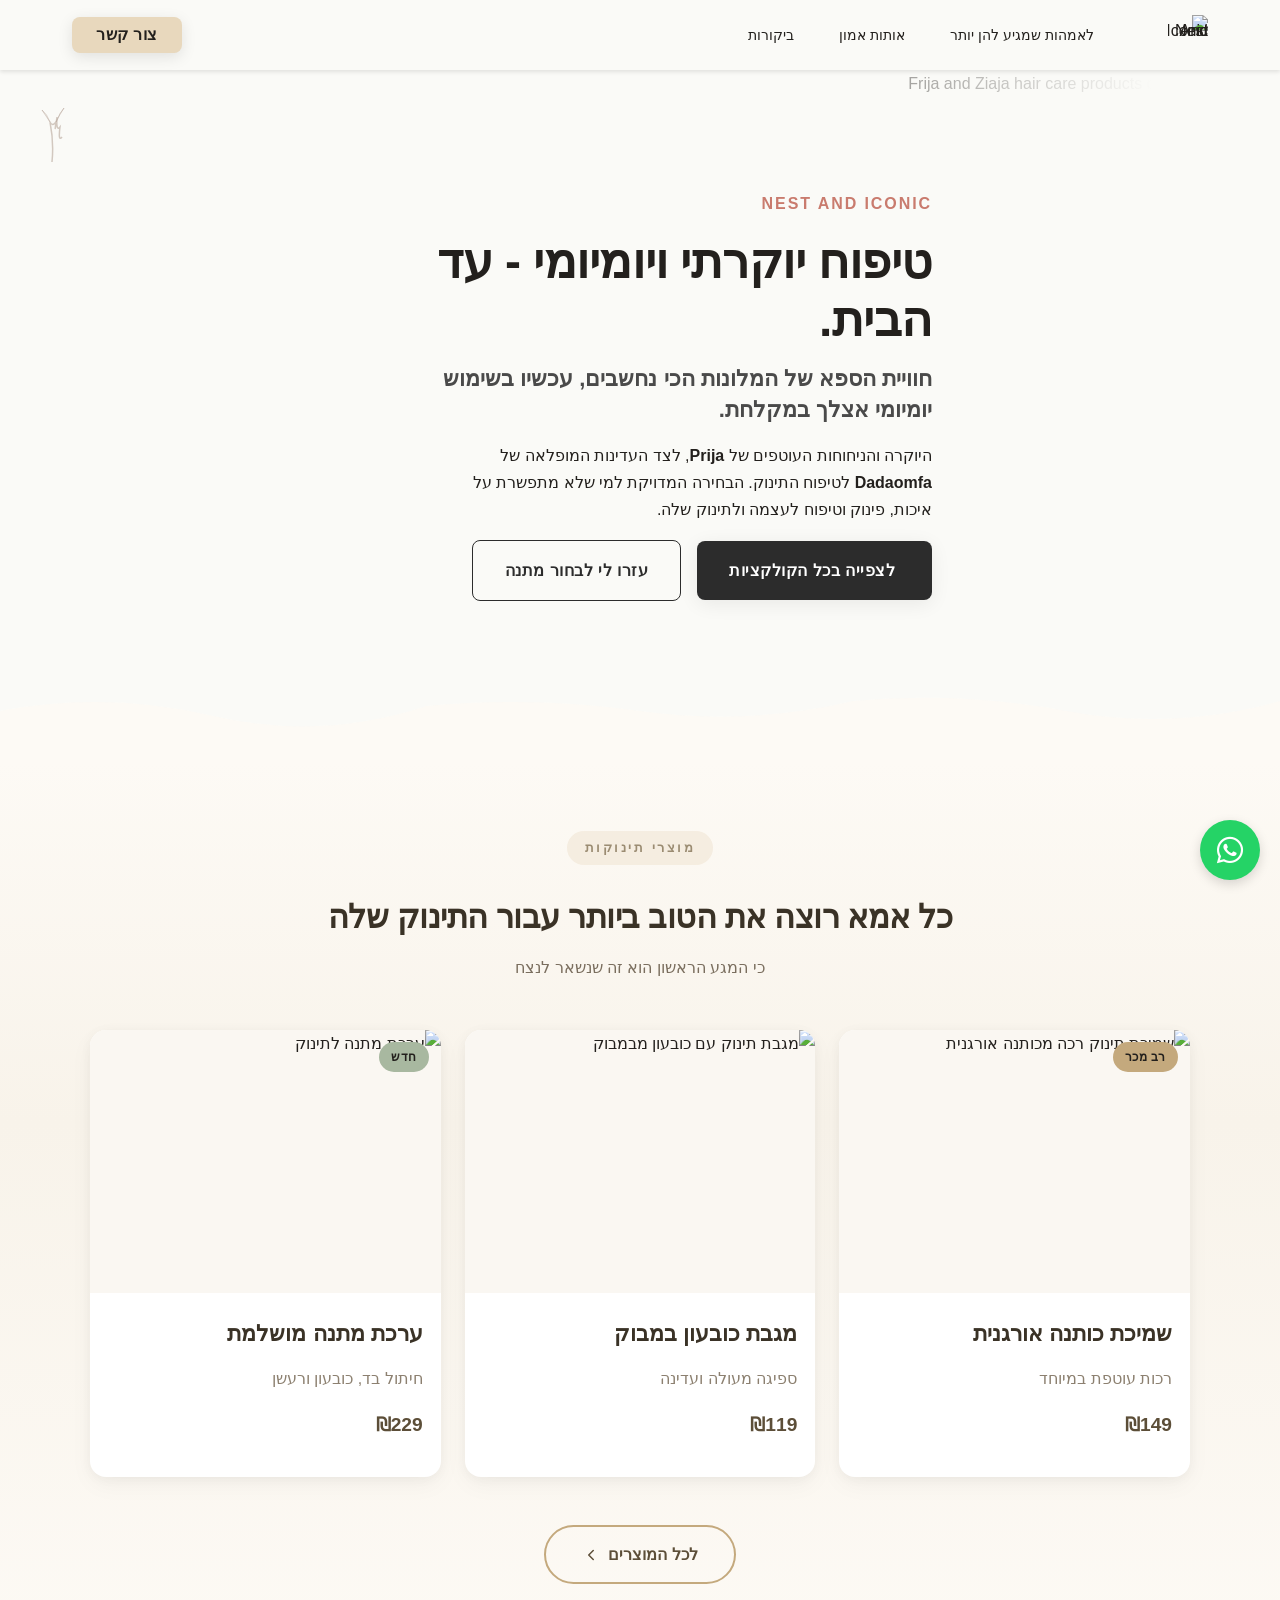
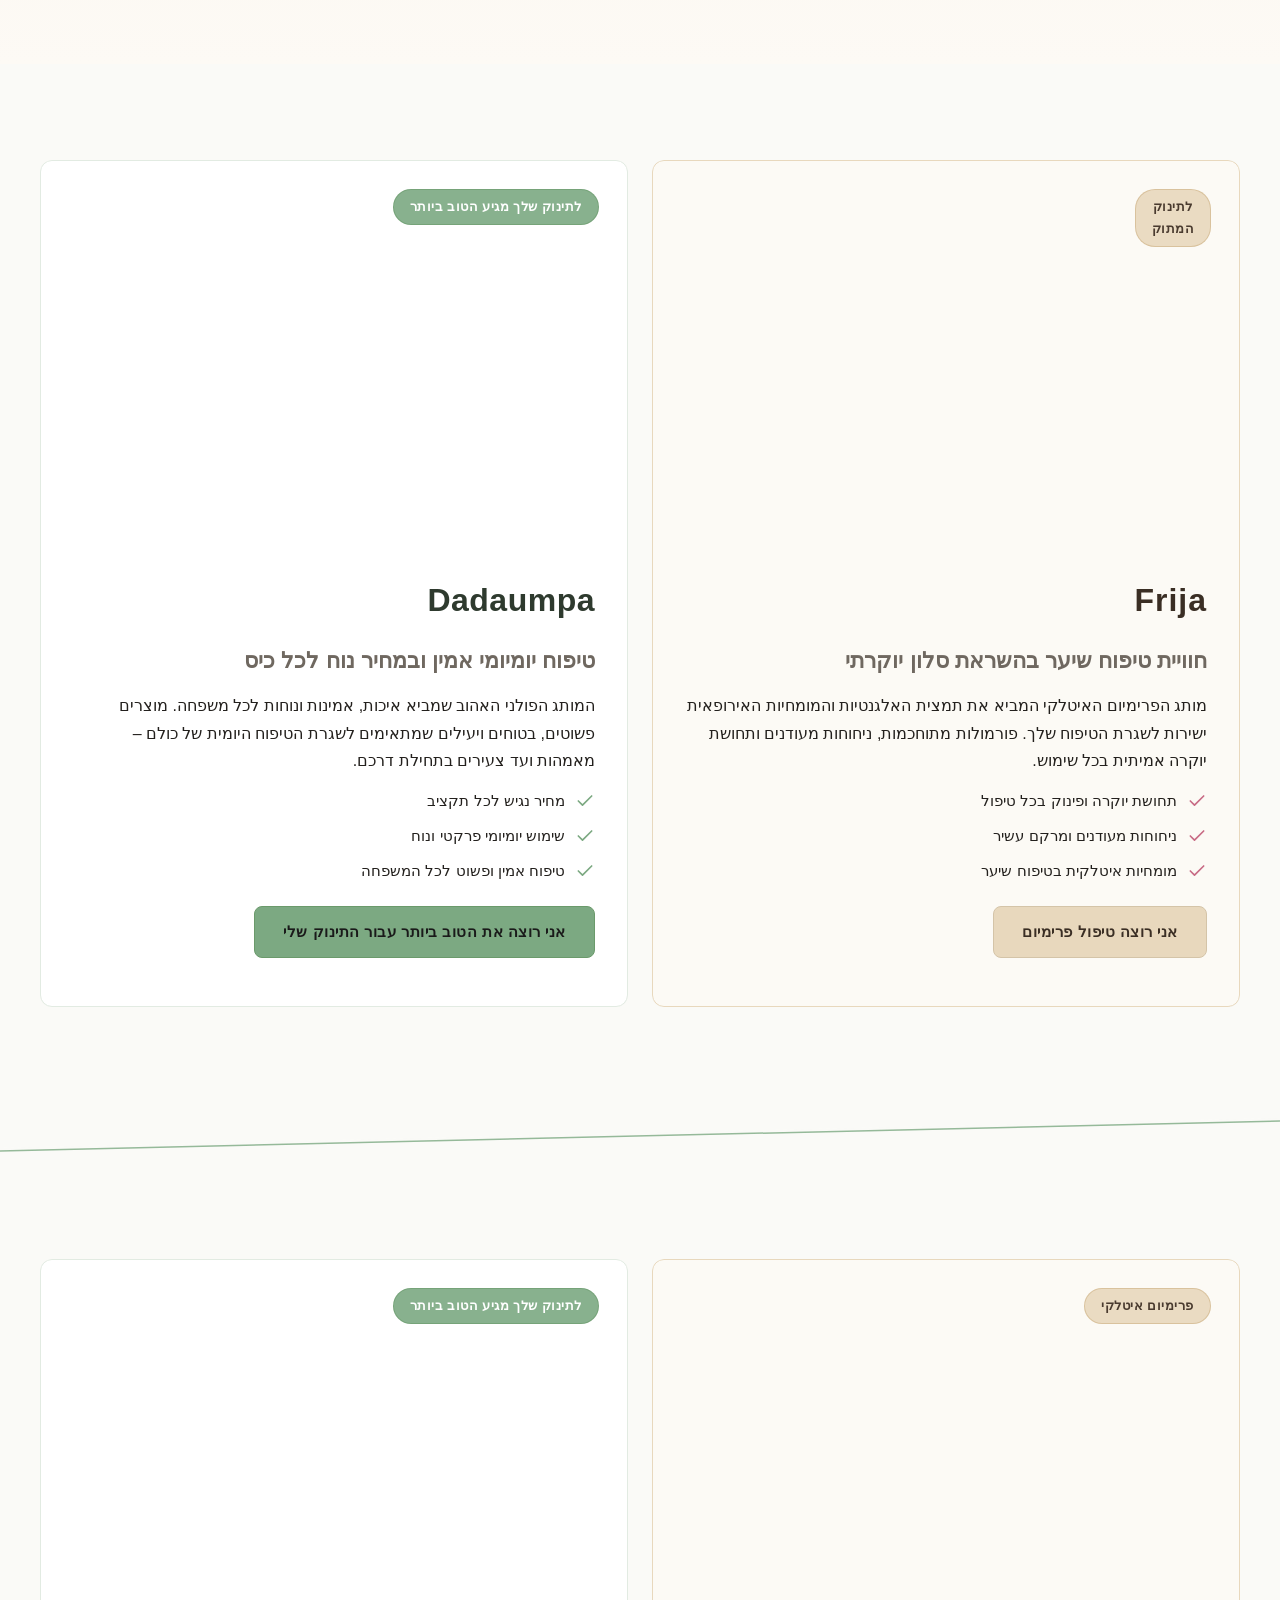
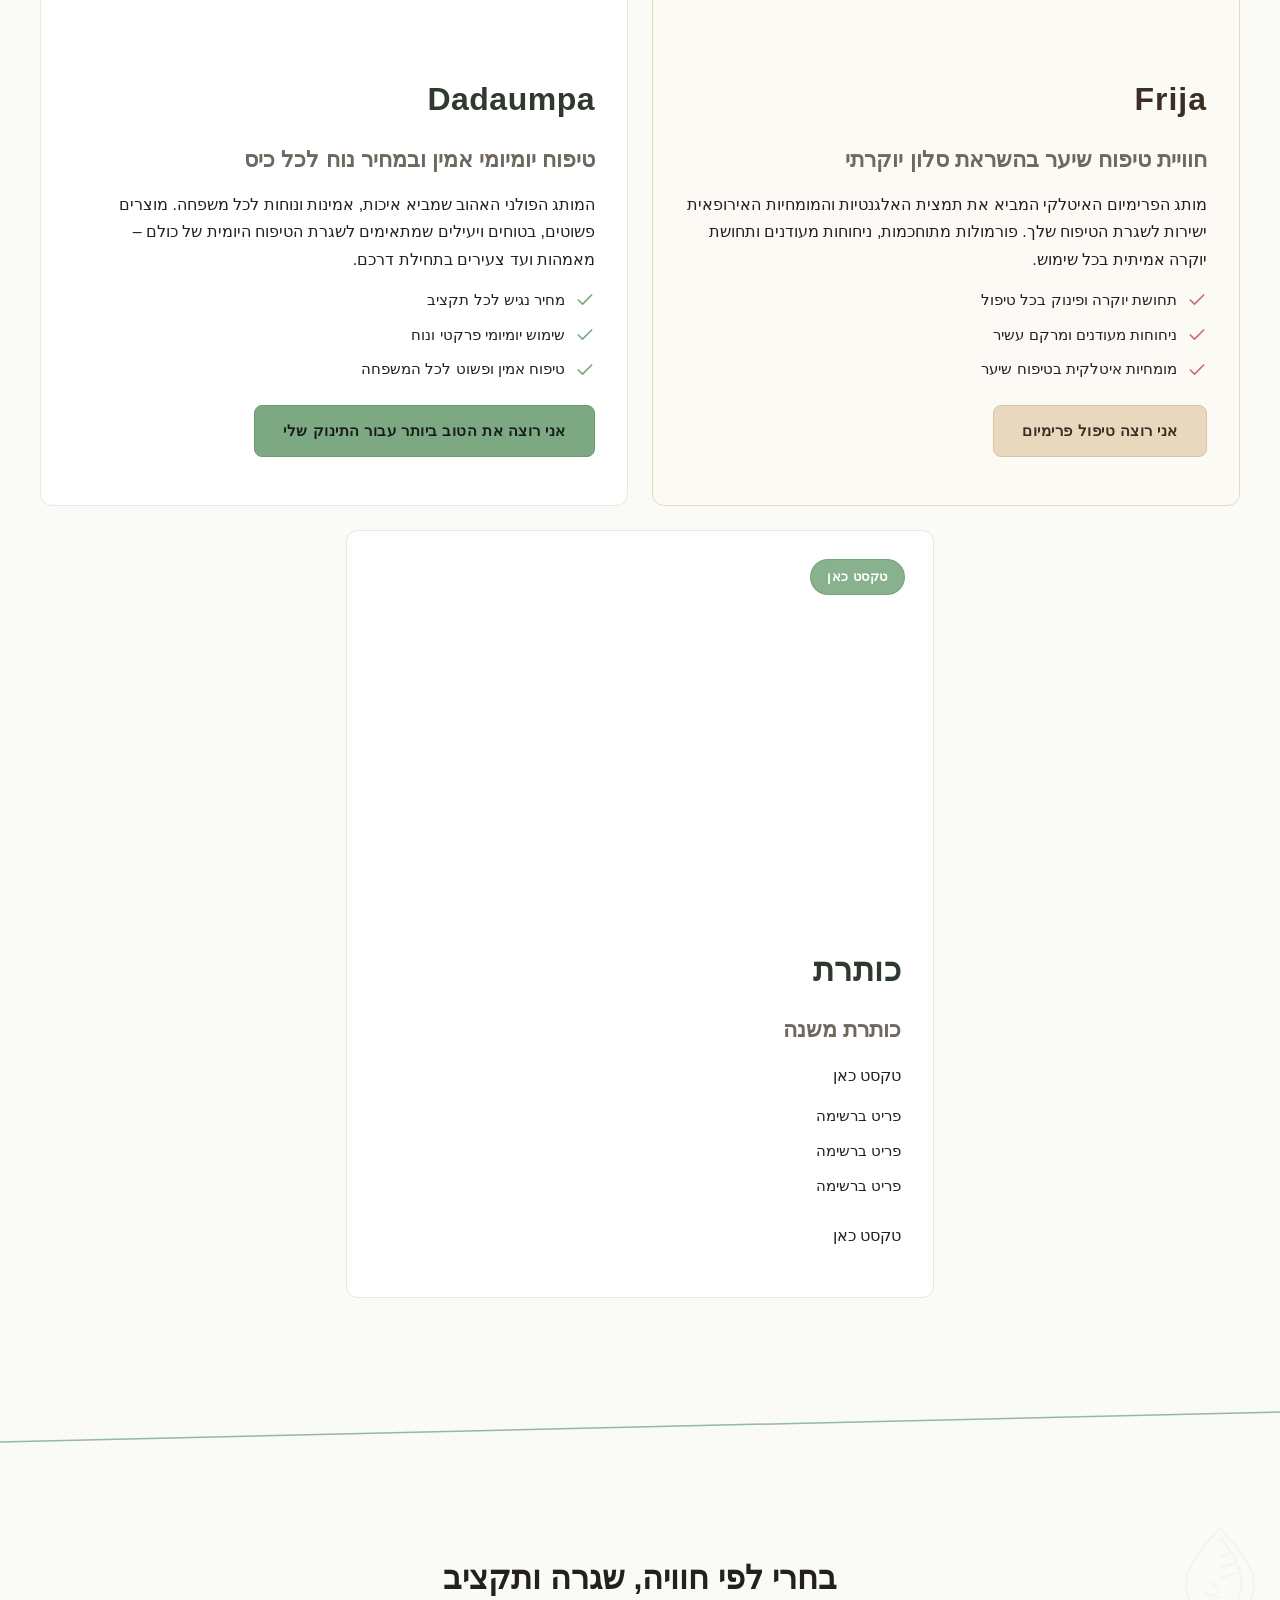
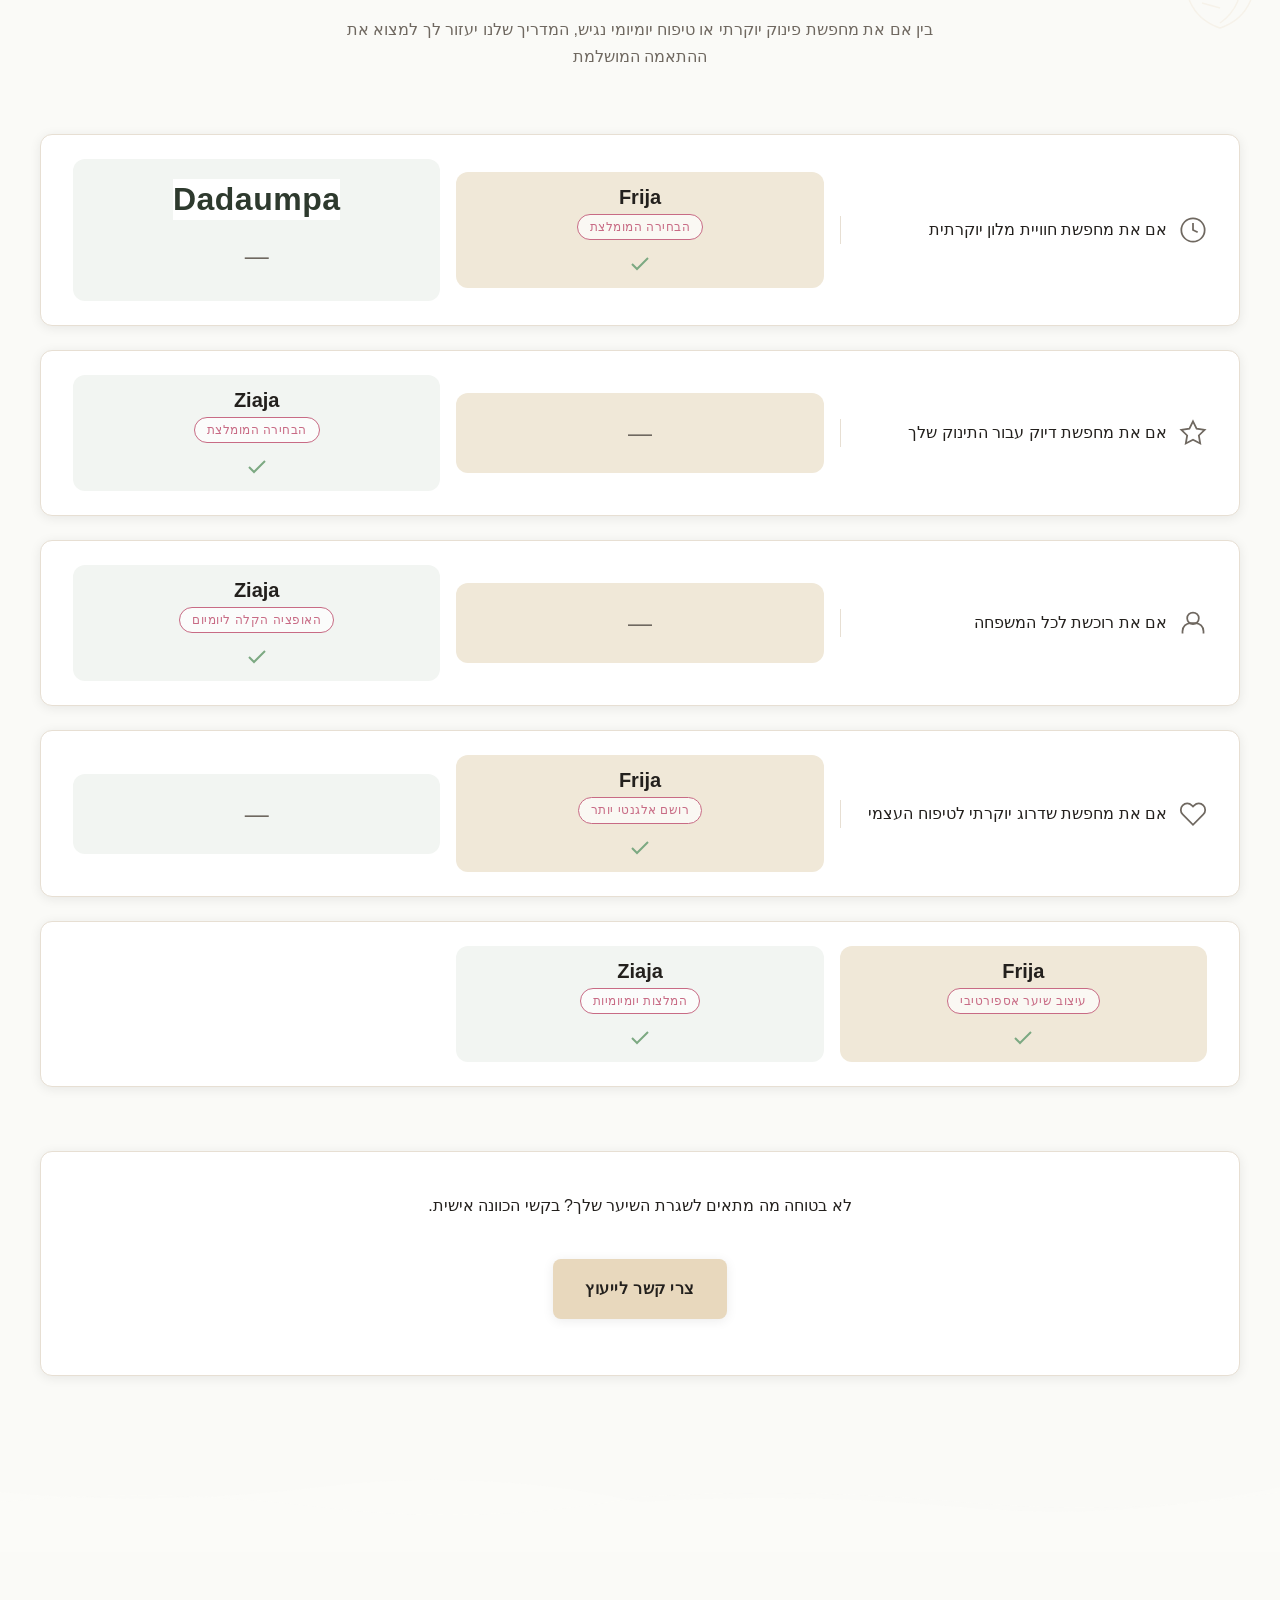
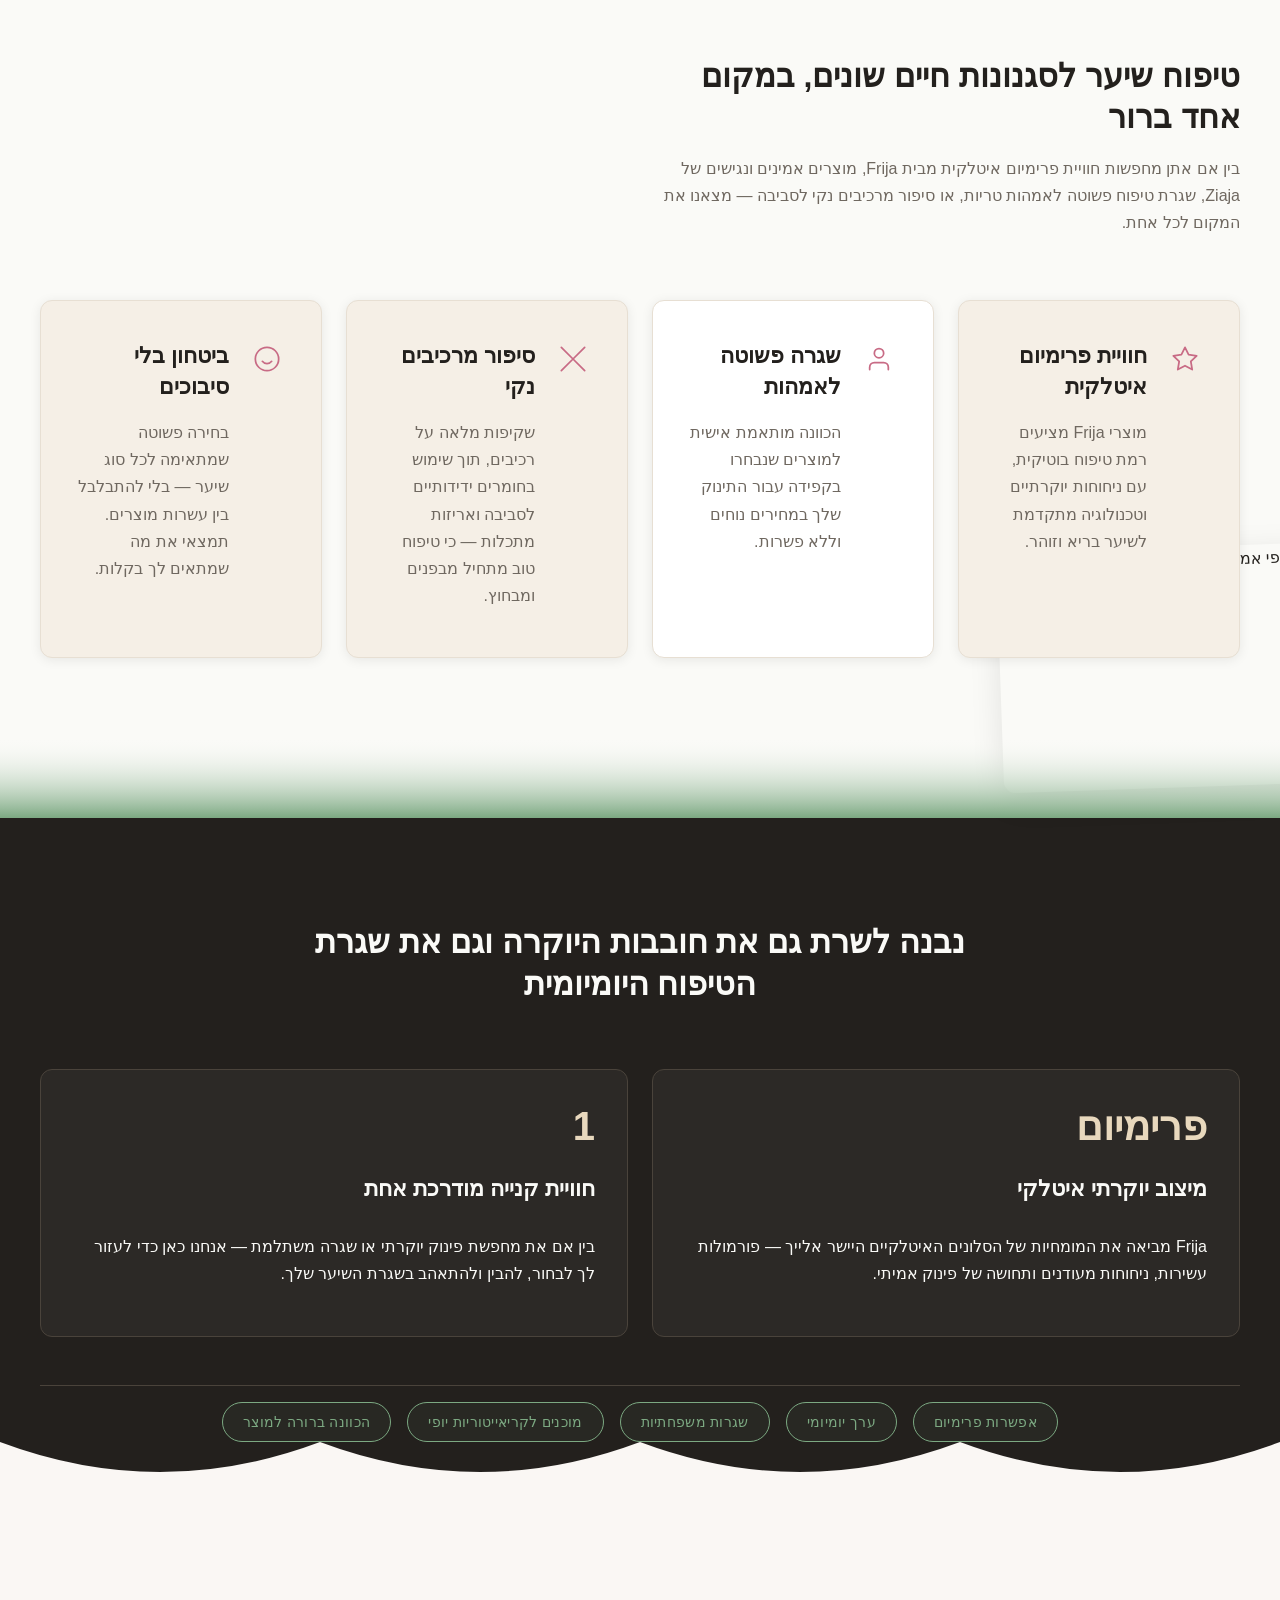
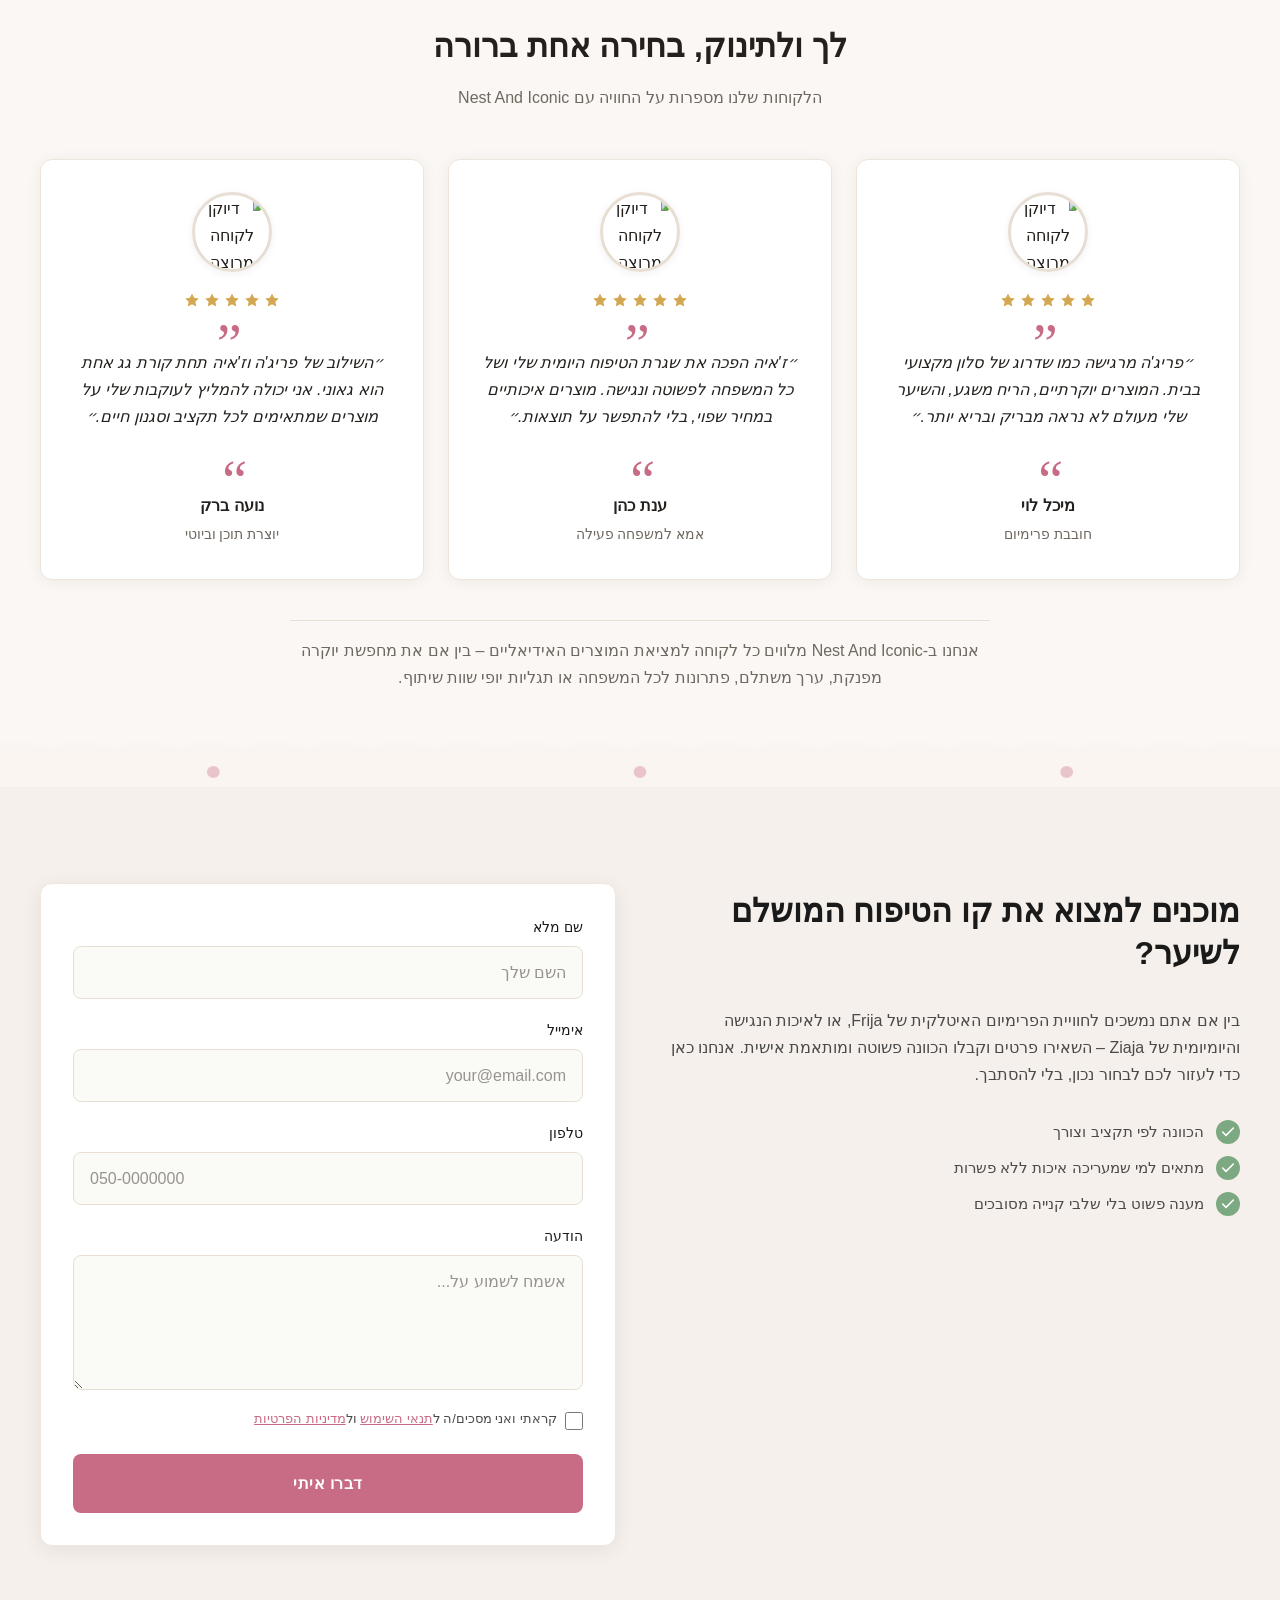
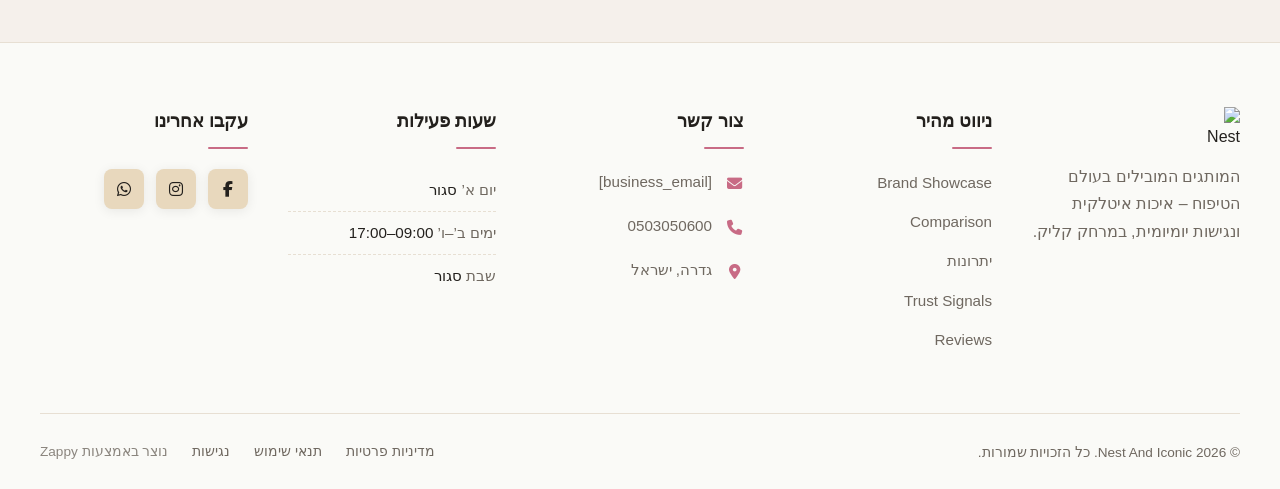
==== commit 2e8334f4: "Background sync: Progressive GitHub Sync" ====
--- a/public/index.html
+++ b/public/index.html
@@ -1 +1 @@
-<!doctype html><html dir="rtl" lang="he"><head><meta charset="UTF-8"><meta content="width=device-width,initial-scale=1" name="viewport"><meta content="index, follow" name="robots"><title>גלי יופי ויוקרה יומיומית — Nest And Iconic</title><meta content="הכניסי לחייך עולם של טיפוח שיער מוקפד עם המותגים פריג'ה וזאיה. מצאי את המוצר המושלם לשיערך, בין אם את חולמת על יוקרה איטלקית או מחפשת איכות נגישה. התחילי את מסע הטיפוח שלך עוד היום!" name="description"><meta content="Beauty &amp; Personal Care, טיפוח שיער יוקרתי, מותגי שיער מובילים, time to yourself, פריג'ה וזאיה" name="keywords"><link href="/assets/favicon.ico" rel="icon" type="image/x-icon"><link href="/assets/favicon-16x16.png" rel="icon" type="image/png" sizes="16x16"><link href="/assets/favicon-32x32.png" rel="icon" type="image/png" sizes="32x32"><link href="/assets/favicon-48x48.png" rel="icon" type="image/png" sizes="48x48"><link href="/assets/favicon-192x192.png" rel="icon" type="image/png" sizes="192x192"><link href="/assets/favicon-512x512.png" rel="icon" type="image/png" sizes="512x512"><link href="/assets/apple-touch-icon.png" rel="apple-touch-icon"><script>!function(){"use strict";var t="29273329-be31-4e87-b1aa-1c647ba8ab93",e="https://api.zappy5.com/api/analytics/track",a=18e5,n=2592e6,o=!0,i=!0,r=!0;var s=function(){var e="zappy_visitor_"+t,a=null;try{if(a=localStorage.getItem(e)){var o=JSON.parse(a),i=Date.now();if(i-o.created<n)return o.lastSeen=i,localStorage.setItem(e,JSON.stringify(o)),o.id}}catch(t){console.warn("Zappy Analytics: LocalStorage not available")}var r="zv_"+Date.now()+"_"+Math.random().toString(36).substr(2,9);try{localStorage.setItem(e,JSON.stringify({id:r,created:Date.now(),lastSeen:Date.now()}))}catch(t){}return r}(),c=function(){var e="zappy_session_"+t,n=null;try{if(n=sessionStorage.getItem(e)){var o=JSON.parse(n),i=Date.now();if(i-o.timestamp<a)return o.timestamp=i,sessionStorage.setItem(e,JSON.stringify(o)),o.id}}catch(t){console.warn("Zappy Analytics: SessionStorage not available")}var r="zs_"+Date.now()+"_"+Math.random().toString(36).substr(2,9);try{sessionStorage.setItem(e,JSON.stringify({id:r,timestamp:Date.now()}))}catch(t){}return r}();function l(a,n){n=n||{};var o={website_id:t,event_type:a,page_path:window.location.pathname,referrer:document.referrer||"direct",visitor_id:s,session_id:c,metadata:n};if(navigator.sendBeacon){var i=new Blob([JSON.stringify(o)],{type:"application/json"});navigator.sendBeacon(e,i)}else fetch(e,{method:"POST",headers:{"Content-Type":"application/json"},body:JSON.stringify(o),keepalive:!0}).catch(function(t){console.warn("Zappy Analytics: Failed to track event",t)})}o&&l("pageview",{title:document.title,url:window.location.href}),i&&document.addEventListener("click",function(t){var e=t.target;if("BUTTON"===e.tagName||e.closest("button")){var a="BUTTON"===e.tagName?e:e.closest("button");l("click",{element:"button",text:a.textContent.trim().substring(0,100),id:a.id||null,class:a.className||null})}else if("A"===e.tagName||e.closest("a")){var n="A"===e.tagName?e:e.closest("a");l("navigation",{element:"link",text:n.textContent.trim().substring(0,100),href:n.href,external:n.hostname!==window.location.hostname})}},!0),r&&document.addEventListener("submit",function(t){var e=t.target;l("form_submit",{form_id:e.id||null,form_name:e.name||null,form_action:e.action||null,form_method:e.method||"GET"})},!0);var m=Date.now();window.addEventListener("beforeunload",function(){l("page_unload",{time_on_page:Math.floor((Date.now()-m)/1e3),page_path:window.location.pathname})}),window.zappyAnalytics={track:l,getVisitorId:function(){return s},getSessionId:function(){return c}}}()</script><script>!function(){"use strict";if(!window.zappyFireMarketingEvent){var t={begin_checkout:"checkout_started",purchase:"checkout_complete",add_to_cart:"add_to_cart",view_product:"view_product"},e={whatsapp_click:{ga4:"contact",meta:"Contact",gtm:"whatsapp_click",ecom:!1},phone_click:{ga4:"contact",meta:"Contact",gtm:"phone_click",ecom:!1},contact_form_submitted:{ga4:"generate_lead",meta:"Lead",gtm:"contact_form_submitted",ecom:!1},checkout_started:{ga4:"begin_checkout",meta:"InitiateCheckout",gtm:"begin_checkout",ecom:!0},checkout_complete:{ga4:"purchase",meta:"Purchase",gtm:"purchase",ecom:!0},product_inquiry:{ga4:"generate_lead",meta:"Lead",gtm:"product_inquiry",ecom:!1},add_to_cart:{ga4:"add_to_cart",meta:"AddToCart",gtm:"add_to_cart",ecom:!0},view_product:{ga4:"view_item",meta:"ViewContent",gtm:"view_item",ecom:!0}};window.zappyFireMarketingEvent=function(r,o,u){try{u=u||{};var p=t[r]||r,d=e[p];if(!d)return;if((o=o||{}).pagePath||o.page_path||(o.pagePath=a()),"checkout_complete"===p){var l=String(o.orderId||o.order_id||o.transaction_id||"");if(l&&function(t){if(!t)return!1;try{return"1"===sessionStorage.getItem(i(t))}catch(t){return!1}}(l))return;l&&function(t){if(t)try{sessionStorage.setItem(i(t),"1")}catch(t){}}(l)}if(!u.skipFirstParty)try{window.zappyAnalytics&&"function"==typeof window.zappyAnalytics.track&&window.zappyAnalytics.track(p,o)}catch(t){}try{if(window.dataLayer=window.dataLayer||[],d.ecom){var _=c(p,o),m={};_.transaction_id&&(m.transaction_id=_.transaction_id),null!=_.value&&(m.value=_.value),_.currency&&(m.currency=_.currency),_.items&&(m.items=_.items),window.dataLayer.push({event:d.gtm,ecommerce:m}),"checkout_complete"!==p&&"checkout_started"!==p||window.dataLayer.push({event:p,ecommerce:m})}else{var s={event:d.gtm};for(var h in o)Object.prototype.hasOwnProperty.call(o,h)&&(s[h]=o[h]);window.dataLayer.push(s)}}catch(t){}try{"function"==typeof window.gtag&&window.gtag("event",d.ga4,c(p,o))}catch(t){}try{"function"==typeof window.fbq&&window.fbq("track",d.meta,function(t,e){for(var r=n(e=e||{}),a=parseFloat(null!=e.value?e.value:null!=e.total?e.total:0)||0,c=String(e.currency||"USD").toUpperCase(),i=[],o=0,u=0;u<r.length;u++)r[u].item_id&&i.push(r[u].item_id),o+=r[u].quantity||1;if("checkout_complete"===t)return{value:a,currency:c,content_ids:i.length?i:void 0,content_type:"product",num_items:o||void 0,order_id:String(e.order_id||e.orderId||e.transaction_id||e.orderNumber||"")||void 0};if("checkout_started"===t)return{value:a,currency:c,content_ids:i.length?i:void 0,content_type:"product",num_items:o||parseInt(null!=e.itemCount?e.itemCount:0,10)||void 0};if("add_to_cart"===t){var p=String(e.productId||e.product_id||i[0]||"");return{value:a||(r[0]?r[0].price*r[0].quantity:0),currency:c,content_ids:p?[p]:i.length?i:void 0,content_type:"product",content_name:e.productName||e.product_name||r[0]&&r[0].item_name,num_items:parseInt(null!=e.quantity?e.quantity:o||1,10)||1}}if("view_product"===t){var d=String(e.productId||e.product_id||i[0]||"");return{value:a||parseFloat(null!=e.price?e.price:0)||0,currency:c,content_ids:d?[d]:i.length?i:void 0,content_type:"product",content_name:e.productName||e.product_name||r[0]&&r[0].item_name}}return"whatsapp_click"===t||"phone_click"===t?{content_name:"whatsapp_click"===t?"WhatsApp":"Phone",content_category:"contact"}:"contact_form_submitted"===t||"product_inquiry"===t?{content_name:"product_inquiry"===t?"Product inquiry":"Contact form",content_category:e.productName||e.product_name||void 0}:e}(p,o))}catch(t){}}catch(t){}};var r=Object.create(null);document.addEventListener("click",function(t){try{var e=t.target;if(!e)return;var r=u(e,".whatsapp-float, a.whatsapp-float, [data-zappy-whatsapp]"),n=function(t){for(var e=t;e&&e!==document;){if("A"===e.tagName)return e;e=e.parentElement}return null}(e),c=n&&n.href||"";if(r||n&&function(t){if(!t)return!1;var e=String(t).toLowerCase();return-1!==e.indexOf("wa.me/")||-1!==e.indexOf("api.whatsapp.com")||-1!==e.indexOf("whatsapp.com/send")||0===e.indexOf("whatsapp:")}(c)){if(!o("wa:"+c)){var i=r?"float":"link";window.zappyFireMarketingEvent("whatsapp_click",{source:i,href:c||null,pagePath:a()})}return}var p=u(e,".phone-header-btn, .nav-phone-btn, .call-btn, [data-zappy-phone]"),d="";if(n&&n.href&&0===String(n.href).toLowerCase().indexOf("tel:")?d=n.href:p&&p.href&&0===String(p.href).toLowerCase().indexOf("tel:")&&(d=p.href),p||d){var l="";return d&&(l=String(d).replace(/^tel:/i,"").trim()),void(o("tel:"+(l||p&&p.id||"btn"))||window.zappyFireMarketingEvent("phone_click",{source:p?"button":"link",phone:l||null,href:d||null,pagePath:a()}))}}catch(t){}},!0)}function a(){try{if(window.ZAPPY_CONFIG&&window.ZAPPY_CONFIG.currentPagePath)return window.ZAPPY_CONFIG.currentPagePath}catch(t){}try{return window.location.pathname||"/"}catch(t){return"/"}}function n(t){var e=(t=t||{}).items||t.cartItems||t.cart_items||t.lineItems||[];Array.isArray(e)||(e=[]);for(var r=[],a=0;a<e.length;a++){var n=e[a];if(n&&"object"==typeof n){var c=String(n.item_id||n.productId||n.product_id||n.id||"").trim(),i=String(n.item_name||n.productName||n.product_name||n.name||"").trim(),o=parseFloat(null!=n.price?n.price:null!=n.unitPrice?n.unitPrice:0)||0,u=Math.max(1,parseInt(null!=n.quantity?n.quantity:null!=n.qty?n.qty:1,10)||1);(c||i)&&r.push({item_id:c||i,item_name:i||c,price:o,quantity:u})}}return r}function c(t,e){var r=n(e=e||{}),c=parseFloat(null!=e.value?e.value:null!=e.total?e.total:0)||0,i=String(e.currency||"USD").toUpperCase();if("checkout_complete"===t)return{transaction_id:String(e.transaction_id||e.orderId||e.order_id||e.orderNumber||"")||void 0,value:c,currency:i,items:r};if("checkout_started"===t)return{value:c,currency:i,items:r};if("add_to_cart"===t){var o=r.length?r:[{item_id:String(e.productId||e.product_id||""),item_name:String(e.productName||e.product_name||""),price:parseFloat(null!=e.value?e.value:null!=e.price?e.price:0)||0,quantity:parseInt(null!=e.quantity?e.quantity:1,10)||1}].filter(function(t){return t.item_id||t.item_name});return{value:c||(o[0]?o[0].price*o[0].quantity:0),currency:i,items:o}}if("view_product"===t){var u=r.length?r:[{item_id:String(e.productId||e.product_id||""),item_name:String(e.productName||e.product_name||""),price:parseFloat(null!=e.price?e.price:null!=e.value?e.value:0)||0,quantity:1}].filter(function(t){return t.item_id||t.item_name});return{currency:i,value:c||(u[0]?u[0].price:0),items:u}}return"whatsapp_click"===t||"phone_click"===t?{method:"whatsapp_click"===t?"whatsapp":"phone",page_path:e.pagePath||a()}:"contact_form_submitted"===t||"product_inquiry"===t?{page_path:e.pagePath||a()}:e}function i(t){return"zappy_purchase_fired_"+String(t||"")}function o(t){var e=Date.now();return!!(r[t]&&e-r[t]<800)||(r[t]=e,!1)}function u(t,e){return t&&t.closest?t.closest(e):null}}()</script><meta content="גלי יופי ויוקרה יומיומית — Nest And Iconic" property="og:title"><meta content="הכניסי לחייך עולם של טיפוח שיער מוקפד עם המותגים פריג'ה וזאיה. מצאי את המוצר המושלם לשיערך, בין אם את חולמת על יוקרה איטלקית או מחפשת איכות נגישה. התחילי את מסע הטיפוח שלך עוד היום!" property="og:description"><meta content="summary_large_image" name="twitter:card"><meta content="גלי יופי ויוקרה יומיומית — Nest And Iconic" name="twitter:title"><meta content="הכניסי לחייך עולם של טיפוח שיער מוקפד עם המותגים פריג'ה וזאיה. מצאי את המוצר המושלם לשיערך, בין אם את חולמת על יוקרה איטלקית או מחפשת איכות נגישה. התחילי את מסע הטיפוח שלך עוד היום!" name="twitter:description"><meta content="website" property="og:type"><meta content="he_IL" property="og:locale"><style>.skip-link{position:absolute;top:0;left:0;transform:translateY(-200%);padding:12px 18px;background:var(--bg-dark,#1a1a1a);color:var(--text-light,#fff);font-weight:600;border-radius:0 0 8px 0;z-index:10000}.skip-link:focus{transform:none;outline:2px solid var(--ring,#fff);outline-offset:2px}:focus-visible{outline:2px solid var(--ring,currentColor);outline-offset:3px}</style><link href="/assets/favicon.ico" rel="icon" type="image/x-icon"><link href="/assets/favicon-16x16.png" rel="icon" type="image/png" sizes="16x16"><link href="/assets/favicon-32x32.png" rel="icon" type="image/png" sizes="32x32"><link href="/assets/favicon-48x48.png" rel="icon" type="image/png" sizes="48x48"><link href="/assets/favicon-192x192.png" rel="icon" type="image/png" sizes="192x192"><link href="/assets/favicon-512x512.png" rel="icon" type="image/png" sizes="512x512"><link href="/assets/apple-touch-icon.png" rel="apple-touch-icon"><link href="https://cdn.jsdelivr.net/npm/vanilla-cookieconsent@3/dist/cookieconsent.css" rel="stylesheet"><style id="zappy-critical-above-fold-css">html{box-sizing:border-box;-webkit-text-size-adjust:100%}*,::after,::before{box-sizing:inherit}body{margin:0;min-width:320px;overflow-x:clip}img,svg,video{max-width:100%;height:auto}main{display:block}.container{width:min(100% - 32px,1200px);margin-inline:auto}.navbar,header .navbar,header[role=banner],nav.navbar{position:relative;z-index:1000;width:100%}.nav-container,.navbar .container{display:flex;align-items:center;justify-content:space-between;min-height:64px}.logo,.logo-link img{display:block;width:35px;height:35px;object-fit:contain}#navMenu,.nav-menu{list-style:none;margin:0;padding:0}#navMenu a,.nav-menu a,.navbar .nav-links a,.navbar a{color:inherit;text-decoration:none}#navMenu .sub-menu,.nav-menu .sub-menu,.navbar .sub-menu{display:none}.fa,.fa-brands,.fa-regular,.fa-solid,.fab,.far,.fas{display:inline-block;min-width:1em;text-align:center}html:not(#zappy-noop) .navbar:has(.nav-ecommerce-icons)>.phone-header-btn,html:not(#zappy-noop)[data-zappy-site-type=ecommerce] .phone-header-btn{display:none!important;visibility:hidden!important;width:0!important;height:0!important;pointer-events:none!important}.zappy-preview-empty-store-cta{display:none!important;visibility:hidden!important;height:0!important;max-height:0!important;overflow:hidden!important;margin:0!important;padding:0!important;border:0!important;box-shadow:none!important}.zappy-catalog-menu{background:var(--surface-color,var(--surface,linear-gradient(135deg,#f8f9fa 0,#fff 100%)));border-bottom:1px solid var(--border-color,#e5e7eb);padding:0;position:sticky;top:0;z-index:90}.zappy-catalog-menu.rtl,.zappy-catalog-menu[dir=rtl]{direction:rtl}.zappy-catalog-menu.ltr,.zappy-catalog-menu[dir=ltr]{direction:ltr}.catalog-menu-container{max-width:1440px;margin:0 auto;display:flex;align-items:center;gap:8px;padding:10px 24px;overflow:visible}.catalog-menu-categories,.catalog-menu-list{display:flex;align-items:center;gap:4px;flex-wrap:wrap;margin:0;padding:0;list-style:none}.catalog-menu-item{display:inline-flex;align-items:center;padding:8px 16px;font-size:14px;font-weight:500;color:var(--text-color,var(--text,#374151));text-decoration:none;border-radius:20px;white-space:nowrap}.catalog-menu-all{background:var(--primary-color,var(--primary,#111));color:var(--text-light,#fff)!important}.catalog-menu-parent{position:relative;display:inline-flex;align-items:center}.catalog-menu-trigger{display:inline-flex;align-items:center;gap:6px}.catalog-menu-chevron{flex-shrink:0}.catalog-menu-parent>.sub-menu{display:none!important;visibility:hidden!important;opacity:0!important;pointer-events:none!important}.hero-section,.index-hero-section,section[class*=hero]{position:relative;overflow:hidden;min-height:560px}.hero-bg-image,.hero-bg-wrapper,section[class*=hero] [class*=hero-bg]{position:absolute;inset:0;width:100%;height:100%}.hero-bg-image img,.hero-bg-wrapper img,section[class*=hero] [data-hero-bg],section[class*=hero] img[data-hero-background=true]{width:100%!important;height:100%!important;object-fit:cover!important;display:block}.hero-content,section[class*=hero] .container{position:relative;z-index:2}@media(max-width:768px){:root{--header-height:72px;--total-header-height:72px;--zappy-mobile-menu-top:72px}html[data-zappy-site-type=ecommerce] body{padding-top:var(--total-header-height,72px)}html[data-zappy-site-type=ecommerce] body>.navbar:not(.zappy-catalog-menu),html[data-zappy-site-type=ecommerce] body>nav.navbar{position:fixed!important;top:0;left:0;right:0;z-index:100000;width:100%;margin-bottom:0}.zappy-catalog-menu{position:fixed;top:var(--header-height,72px);left:0;right:0;z-index:99999}.nav-container,.navbar .container{min-height:60px}#navMenu,.nav-menu{max-width:100vw;overflow-x:hidden}.hero-section,.index-hero-section,section[class*=hero]{min-height:100svh}.hero-bg-image,.hero-bg-wrapper,.hero-scrim{min-height:100svh}}:root{--zappy-header-stack-height:calc(var(--zappy-announcement-height, 40px) + var(--header-height, 72px))}body:has(.zappy-announcement-bar) .navbar:not(.zappy-catalog-menu):not(.mobile-search-panel),body:has(.zappy-announcement-bar) header.navbar,body:has(.zappy-announcement-bar) nav.navbar:not(.zappy-catalog-menu){top:var(--zappy-announcement-height,40px)!important}body:has(.zappy-announcement-bar) .index-hero-section,body:has(.zappy-announcement-bar) main>section[class*=hero]:first-of-type,body:has(.zappy-announcement-bar) section[data-hero-type^=fullscreen]{margin-top:calc(-1 * var(--zappy-header-stack-height))!important;padding-top:calc(var(--zappy-header-stack-height))!important}[data-zappy-content-align]{display:flex!important;flex-direction:column!important}[data-zappy-content-align^=top-]{justify-content:flex-start!important}[data-zappy-content-align^=center-],[data-zappy-content-align^=lower-],[data-zappy-content-align^=upper-]{justify-content:center!important}[data-zappy-content-align^=bottom-]{justify-content:flex-end!important}[data-zappy-content-align$="-left"],[data-zappy-content-align$="-mid-left"]{align-items:flex-start!important;text-align:start!important}[data-zappy-content-align$="-center"]{align-items:center!important;text-align:center!important}[data-zappy-content-align$="-mid-right"],[data-zappy-content-align$="-right"]{align-items:flex-end!important;text-align:end!important}[data-zappy-content-align] [data-zappy-align-target]{margin-left:auto;margin-right:auto}[data-zappy-content-align$="-center"] [data-zappy-align-target],[data-zappy-content-align$="-center"] [data-zappy-align-target]>*{text-align:center!important}</style><link href="/styles.css" rel="preload" as="style"><link href="/styles.css" rel="stylesheet" media="print" onload='this.media="all"'><noscript><link href="/styles.css" rel="stylesheet"></noscript><script>window.ZAPPY_WEBSITE_ID="29273329-be31-4e87-b1aa-1c647ba8ab93",window.ZAPPY_API_BASE="https://api.zappy5.com"</script><link href="/assets/site-index-hero-image-1-1784063153522-rviwnf.webp?v=1784063156249" rel="preload" as="image" fetchpriority="high"><style id="zappy-dropdown-submenu-styles">#navMenu li:has(.sub-menu),.nav-menu li:has(.sub-menu),.navbar li:has(.sub-menu),nav li:has(.sub-menu){position:relative}#navMenu .sub-menu,.nav-menu .sub-menu,.navbar .sub-menu,nav .sub-menu{display:block!important;position:absolute!important;top:100%;left:0;min-width:220px;border-radius:8px;box-shadow:0 8px 25px rgba(0,0,0,.15);padding:8px 0;opacity:0;visibility:hidden;transform:translateY(10px);transition:all .3s ease;z-index:1000;list-style:none;pointer-events:none}#navMenu li:hover>.sub-menu,.nav-menu li:hover>.sub-menu,.navbar li:hover>.sub-menu,nav li:hover>.sub-menu{opacity:1!important;visibility:visible!important;transform:translateY(0)!important;pointer-events:auto!important}.sub-menu li{list-style:none;margin:0;padding:0}.sub-menu a{display:block!important;padding:10px 16px!important;color:var(--text-dark,#333)!important;font-weight:500;text-decoration:none;white-space:nowrap;transition:background-color .2s}.sub-menu .zappy-nav-child>a{padding-left:28px!important;font-size:.9em!important;opacity:.85!important}[dir=rtl] .sub-menu .zappy-nav-child>a,html[lang=ar] .sub-menu .zappy-nav-child>a,html[lang=he] .sub-menu .zappy-nav-child>a{padding-left:10px!important;padding-right:28px!important}.sub-menu .zappy-nav-parent>a{font-weight:600!important}.sub-menu a:hover{background-color:#f5f5f5}[dir=rtl] .nav-menu .sub-menu,[dir=rtl] .navbar .sub-menu,[dir=rtl] nav .sub-menu,html[lang=ar] .nav-menu .sub-menu,html[lang=ar] .navbar .sub-menu,html[lang=ar] nav .sub-menu,html[lang=he] .nav-menu .sub-menu,html[lang=he] .navbar .sub-menu,html[lang=he] nav .sub-menu{left:auto!important;right:0!important}.sub-menu:empty,.sub-menu:not(:has(li)):not(:has(> a)),.sub-menu:not(:has(li:not(.zappy-hidden-menu-item))):not(:has(> a)){display:none!important;opacity:0!important;visibility:hidden!important;pointer-events:none!important}li:has(.menu-group-title):hover>.sub-menu{opacity:1!important;visibility:visible!important;transform:translateY(0)!important;pointer-events:auto!important}#navMenu>li>.menu-group-title,.nav-menu>li>.menu-group-title{display:inline-block;padding:.5rem 1rem;cursor:default;user-select:none}@media (max-width:768px){#navMenu .sub-menu,.nav-menu .sub-menu,.navbar .sub-menu,nav .sub-menu{position:static!important;transform:none!important;box-shadow:none!important;background:0 0!important;max-height:0;overflow:hidden;opacity:0;visibility:hidden;transition:max-height .3s ease,opacity .3s ease;padding:0!important;border-radius:0!important}#navMenu .sub-menu.mobile-expanded,.nav-menu .sub-menu.mobile-expanded,.navbar .sub-menu.mobile-expanded{max-height:none!important;overflow-y:visible!important;opacity:1!important;visibility:visible!important;padding:8px 0 8px 16px!important}[dir=rtl] .sub-menu.mobile-expanded,html[lang=he] .sub-menu.mobile-expanded{padding:8px 16px 8px 0!important}#navMenu li:hover>.sub-menu,.nav-menu li:hover>.sub-menu,.navbar li:hover>.sub-menu,nav li:hover>.sub-menu{opacity:0;visibility:hidden;pointer-events:none}#navMenu li>.sub-menu.mobile-expanded,.nav-menu li>.sub-menu.mobile-expanded,.navbar li>.sub-menu.mobile-expanded,nav li>.sub-menu.mobile-expanded{opacity:1!important;visibility:visible!important;pointer-events:auto!important}#navMenu li:has(.sub-menu),.nav-menu li:has(.sub-menu),.navbar li:has(.sub-menu),nav li:has(.sub-menu){display:flex!important;flex-wrap:wrap!important;align-items:center!important;position:relative!important;min-height:44px!important}#navMenu li:has(.sub-menu)>a,.nav-menu li:has(.sub-menu)>a,.navbar li:has(.sub-menu)>a,nav li:has(.sub-menu)>a{flex:1!important;min-width:0!important}#navMenu li:has(.sub-menu)>.menu-group-title,.nav-menu li:has(.sub-menu)>.menu-group-title,.navbar li:has(.sub-menu)>.menu-group-title,nav li:has(.sub-menu)>.menu-group-title{flex:1!important;min-width:0!important;padding:0!important;line-height:inherit!important}#navMenu li:has(.sub-menu)>.sub-menu,.nav-menu li:has(.sub-menu)>.sub-menu,.navbar li:has(.sub-menu)>.sub-menu,nav li:has(.sub-menu)>.sub-menu{flex-basis:100%!important;width:100%!important}#navMenu li:has(.sub-menu)>a [class*=arrow],#navMenu li:has(.sub-menu)>a [class*=chevron],.nav-menu li:has(.sub-menu)>a .fa-angle-down,.nav-menu li:has(.sub-menu)>a .fa-chevron-down,.nav-menu li:has(.sub-menu)>a [class*=arrow],.nav-menu li:has(.sub-menu)>a [class*=chevron],nav li:has(.sub-menu)>a [class*=arrow],nav li:has(.sub-menu)>a [class*=chevron]{display:none!important;visibility:hidden!important}.mobile-submenu-toggle{display:flex!important;align-items:center!important;justify-content:center!important;width:44px!important;height:auto!important;background:0 0!important;border:none!important;cursor:pointer!important;color:var(--text-dark)!important;position:static!important;flex-shrink:0!important;align-self:stretch!important;z-index:2!important;padding:0!important;margin:0!important}.mobile-submenu-toggle::after{content:''!important;width:0!important;height:0!important;border-left:6px solid transparent!important;border-right:6px solid transparent!important;border-top:7px solid currentColor!important;transition:transform .3s ease!important}.mobile-submenu-toggle.expanded::after{transform:rotate(180deg)!important}.sub-menu a{padding:10px 0!important;display:block!important;color:var(--text-dark)!important;white-space:normal!important}.sub-menu .zappy-nav-child>a{padding-left:28px!important;font-size:.9em!important;opacity:.85!important}[dir=rtl] .sub-menu .zappy-nav-child>a,html[lang=ar] .sub-menu .zappy-nav-child>a,html[lang=he] .sub-menu .zappy-nav-child>a{padding-left:0!important;padding-right:28px!important}.sub-menu .zappy-nav-parent>a{font-weight:600!important}#navMenu.active,.nav-menu.active{max-width:100vw!important;overflow-x:hidden!important;box-sizing:border-box!important}.navbar .sub-menu li a,.zappy-products-dropdown .sub-menu a,nav.navbar .sub-menu li a{color:var(--text-dark)!important}}@media (min-width:769px){.mobile-submenu-toggle{display:none!important}}</style><style id="zappy-widget-visibility">html[dir=rtl] .whatsapp-float{right:20px!important;left:auto!important}html:not([dir]) .whatsapp-float,html[dir=ltr] .whatsapp-float{left:20px!important;right:auto!important}html[dir=rtl] #mic-access-tool-general-button,html[dir=rtl] #mic-init-access-tool #mic-access-tool-general-button,html[dir=rtl] #mic-init-access-tool .mic-access-tool-general-button,html[dir=rtl] ._access-icon,html[dir=rtl] .mic-access-tool-general-button{left:20px!important;right:auto!important}html:not([dir]) #mic-access-tool-general-button,html:not([dir]) #mic-init-access-tool #mic-access-tool-general-button,html:not([dir]) #mic-init-access-tool .mic-access-tool-general-button,html:not([dir]) ._access-icon,html:not([dir]) .mic-access-tool-general-button,html[dir=ltr] #mic-access-tool-general-button,html[dir=ltr] #mic-init-access-tool #mic-access-tool-general-button,html[dir=ltr] #mic-init-access-tool .mic-access-tool-general-button,html[dir=ltr] ._access-icon,html[dir=ltr] .mic-access-tool-general-button{right:20px!important;left:auto!important}@media (max-width:768px){.whatsapp-float{display:flex!important}}@media (min-width:769px){.whatsapp-float{display:flex!important}}@media (max-width:768px){#mic-access-tool-general-button,#mic-init-access-tool #mic-access-tool-general-button,#mic-init-access-tool .mic-access-tool-general-button,._access-icon,.mic-access-tool-general-button{display:flex!important;visibility:visible!important;opacity:1!important;pointer-events:auto!important}#mic-access-tool-box.opened-mic-access-tool,#mic-init-access-tool #mic-access-tool-box.opened-mic-access-tool,.mic-access-tool-box.opened-mic-access-tool{visibility:visible!important;opacity:1!important;pointer-events:auto!important}}@media (min-width:769px){#mic-access-tool-general-button,#mic-init-access-tool #mic-access-tool-general-button,#mic-init-access-tool .mic-access-tool-general-button,._access-icon,.mic-access-tool-general-button{display:flex!important;visibility:visible!important;opacity:1!important;pointer-events:auto!important}#mic-access-tool-box.opened-mic-access-tool,#mic-init-access-tool #mic-access-tool-box.opened-mic-access-tool,.mic-access-tool-box.opened-mic-access-tool{visibility:visible!important;opacity:1!important;pointer-events:auto!important}}</style></head><body><a href="#main" class="skip-link">דלג לתוכן הראשי</a><nav class="navbar" dir="rtl"><button class="mobile-toggle" aria-label="Menu" id="mobileToggle"><svg viewBox="0 0 24 24" fill="none" style="display:block !important" class="hamburger-icon" width="24" height="24"><path d="M3 12h18M3 6h18M3 18h18" stroke="currentColor" stroke-width="2" stroke-linecap="round"></path></svg> <svg viewBox="0 0 24 24" fill="none" class="close-icon" width="24" height="24" style="display:none !important"><path d="M18 6L6 18M6 6l12 12" stroke="currentColor" stroke-width="2" stroke-linecap="round"></path></svg></button> <button class="phone-header-btn" aria-label="Call" data-phone="0503050600"><svg viewBox="0 0 24 24" fill="currentColor" width="20" height="20"><path d="M22 16.92v3a2 2 0 0 1-2.18 2 19.79 19.79 0 0 1-8.63-3.07 19.5 19.5 0 0 1-6-6 19.79 19.79 0 0 1-3.07-8.67A2 2 0 0 1 4.11 2h3a2 2 0 0 1 2 1.72 12.84 12.84 0 0 0 .7 2.81 2 2 0 0 1-.45 2.11L8.09 9.91a16 16 0 0 0 6 6l1.27-1.27a2 2 0 0 1 2.11-.45 12.84 12.84 0 0 0 2.81.7A2 2 0 0 1 22 16.92z"></path></svg></button><div class="nav-container"><div class="nav-right-group"><div class="nav-brand"><a href="/" class="logo-link"><img alt="Nest And Iconic" decoding="async" src="/assets/nest-and-iconic-beauty-personal-care-logo-1783830343568-a95ucc.webp?v=1783830344331-eqhmen" class="logo" height="35" width="35"></a></div><ul class="nav-menu" id="navMenu"><li><a href="#brand-showcase">לאמהות שמגיע להן יותר</a></li><li><a href="#trust-signals">אותות אמון</a></li><li><a href="#reviews">ביקורות</a></li><li class="mobile-contact-link nav-cta-mobile-item"><a href="#contact" class="nav-cta-btn">צור קשר</a></li></ul></div><div class="nav-cta-container"><a href="#contact" class="nav-cta-btn">צור קשר</a></div></div></nav><script>window.addEventListener("load",function(){const e=document.querySelector(".navbar, nav, header");if(!e)return void console.log("[Navbar] Navbar element not found");let t=document.getElementById("mobileToggle")||document.querySelector(".mobile-toggle")||document.querySelector(".hamburger")||document.querySelector(".hamburger-menu")||document.querySelector(".menu-toggle")||document.querySelector(".burger-menu")||document.querySelector('[aria-label="Menu"]')||document.querySelector('[aria-label="תפריט"]');const o=document.querySelector(".phone-header-btn"),n=window.getComputedStyle(e);let r=n.backgroundColor;if(console.log("[Navbar] Initial navbar background:",r),"transparent"===r||"rgba(0, 0, 0, 0)"===r||r.startsWith("rgba")&&r.includes(", 0)")){const e=n.backgroundImage;if(e&&"none"!==e)console.log("[Navbar] Navbar has background image/gradient, using dark text"),r="rgb(240, 240, 240)";else{const e=window.getComputedStyle(document.body).backgroundColor;console.log("[Navbar] Navbar transparent, using body background:",e),r=e}}const a=r.match(/\d+/g);if(a&&a.length>=3){const e=(.299*parseInt(a[0])+.587*parseInt(a[1])+.114*parseInt(a[2]))/255;console.log("[Navbar] Mobile button colors preserved from Claude CSS (luminance:",e.toFixed(2)+")");const n=document.createElement("style");n.id="zappy-mobile-nav-fix";document.documentElement.lang;document.documentElement.dir,n.textContent='\n        /* Hide mobile buttons on desktop, show only on mobile */\n        @media (min-width: 769px) {\n          .mobile-toggle,\n          .phone-header-btn {\n            display: none !important;\n          }\n        }\n        \n        /* Show and position mobile buttons correctly on mobile */\n        @media (max-width: 768px) {\n          .navbar,\n          nav.navbar {\n            min-height: 70px !important;\n          }\n\n          .mobile-toggle,\n          .phone-header-btn {\n            position: absolute !important;\n            top: 0 !important;\n            bottom: 0 !important;\n            margin-top: auto !important;\n            margin-bottom: auto !important;\n            transform: none !important;\n            z-index: 1001 !important;\n            display: flex !important;\n            align-items: center !important;\n            justify-content: center !important;\n            width: 36px !important;\n            height: 36px !important;\n            border-radius: 50% !important;\n            border: none !important;\n            cursor: pointer !important;\n            padding: 6px !important;\n            background: none !important;\n            color: var(--nav-text, var(--text-dark)) !important;\n            touch-action: manipulation !important;\n            -webkit-tap-highlight-color: transparent !important;\n          }\n\n          html[data-zappy-site-type="ecommerce"] .phone-header-btn,\n          body[data-zappy-site-type="ecommerce"] .phone-header-btn,\n          html[data-zappy-site-type="ecommerce"] header .phone-header-btn,\n          html[data-zappy-site-type="ecommerce"] nav .phone-header-btn {\n            display: none !important;\n            visibility: hidden !important;\n            width: 0 !important;\n            height: 0 !important;\n            min-width: 0 !important;\n            overflow: hidden !important;\n          }\n          \n          /* LTR positioning (default): hamburger LEFT, phone RIGHT */\n          html:not([dir="rtl"]):not([lang="he"]):not([lang="ar"]) .mobile-toggle,\n          html[dir="ltr"] .mobile-toggle {\n            left: 12px !important;\n            right: auto !important;\n          }\n          html:not([dir="rtl"]):not([lang="he"]):not([lang="ar"]) .phone-header-btn,\n          html[dir="ltr"] .phone-header-btn {\n            right: 12px !important;\n            left: auto !important;\n          }\n          \n          /* RTL positioning: hamburger RIGHT, phone LEFT */\n          html[dir="rtl"] .mobile-toggle,\n          html[lang="he"] .mobile-toggle,\n          html[lang="ar"] .mobile-toggle {\n            right: 12px !important;\n            left: auto !important;\n          }\n          html[dir="rtl"] .phone-header-btn,\n          html[lang="he"] .phone-header-btn,\n          html[lang="ar"] .phone-header-btn {\n            left: 12px !important;\n            right: auto !important;\n          }\n          \n          /* CRITICAL: Ensure nav-container has min-height on mobile */\n          /* All children are positioned absolutely/fixed on mobile, so height:auto collapses to 0 */\n          .nav-container {\n            min-height: 70px !important;\n            position: relative !important;\n          }\n          \n          /* Ensure SVG icons are properly sized and inherit color */\n          .mobile-toggle svg,\n          .phone-header-btn svg {\n            width: 24px !important;\n            height: 24px !important;\n            /* Don\'t force display - let JavaScript control hamburger/close toggle */\n          }\n          \n          /* Reset nav-cta-container on mobile - remove desktop box-shadow/padding */\n          /* that creates a visible ghost box when CTA button is hidden */\n          .nav-cta-container {\n            box-shadow: none !important;\n            padding: 0 !important;\n          }\n          \n          /* Hide nav-cta-container entirely on mobile when there\'s no lang-switcher */\n          /* (only the CTA button is inside, and it\'s hidden on mobile) */\n          .nav-cta-container:not(:has(.lang-switcher)) {\n            display: none !important;\n          }\n          \n          /* CRITICAL: Prevent hero image fade gradient from bleeding over headline text */\n          /* The .image-fade-gradient has bottom: -30px (extends below parent) */\n          /* On mobile stacked layout, this overlaps the h1 text below the image */\n          .hero-image-column {\n            overflow: hidden !important;\n          }\n          .image-fade-gradient {\n            bottom: 0 !important;\n          }\n          \n          /* Hide desktop language switcher on mobile - hamburger menu handles it */\n          /* High specificity to override stored CSS */\n          .lang-switcher,\n          .nav-cta-container .lang-switcher,\n          .nav-container .lang-switcher,\n          .navbar .lang-switcher,\n          .navbar .nav-cta-container .lang-switcher {\n            display: none !important;\n          }\n        }\n      ';const r=document.getElementById("zappy-mobile-nav-fix");r&&r.remove(),document.head.appendChild(n),console.log("[Navbar] Critical CSS injected for mobile nav positioning");const i=window.innerWidth<=768;if(t){const e=t.querySelector(".hamburger-icon"),o=t.querySelector(".close-icon");e&&(e.style.setProperty("width","24px","important"),e.style.setProperty("height","24px","important"),e.style.setProperty("display","block","important")),o&&(o.style.setProperty("width","24px","important"),o.style.setProperty("height","24px","important"),o.style.setProperty("display","none","important")),i?(t.style.setProperty("position","absolute","important"),t.style.setProperty("top","0","important"),t.style.setProperty("bottom","0","important"),t.style.setProperty("margin-top","auto","important"),t.style.setProperty("margin-bottom","auto","important"),t.style.setProperty("transform","none","important"),t.style.setProperty("z-index","1001","important"),t.style.removeProperty("left"),t.style.removeProperty("right"),console.log("[Navbar] Mobile toggle positioning applied (mobile viewport)")):(t.style.removeProperty("position"),t.style.removeProperty("top"),t.style.removeProperty("transform"),t.style.removeProperty("z-index"),t.style.removeProperty("left"),t.style.removeProperty("right"),console.log("[Navbar] Desktop viewport - cleared mobile toggle inline positioning"))}if(o){const e=o.querySelector("svg");e&&(e.style.width="24px",e.style.height="24px",e.setAttribute("width","24"),e.setAttribute("height","24")),i?(o.style.setProperty("position","absolute","important"),o.style.setProperty("top","0","important"),o.style.setProperty("bottom","0","important"),o.style.setProperty("margin-top","auto","important"),o.style.setProperty("margin-bottom","auto","important"),o.style.setProperty("transform","none","important"),o.style.setProperty("z-index","1001","important"),o.style.removeProperty("left"),o.style.removeProperty("right"),console.log("[Navbar] Phone button positioning applied (mobile viewport)")):(o.style.removeProperty("position"),o.style.removeProperty("top"),o.style.removeProperty("transform"),o.style.removeProperty("z-index"),o.style.removeProperty("left"),o.style.removeProperty("right"),console.log("[Navbar] Desktop viewport - cleared phone button inline positioning"))}}else console.log("[Navbar] Could not parse background color:",r);t=document.getElementById("mobileToggle")||document.querySelector(".mobile-toggle")||document.querySelector(".hamburger")||document.querySelector(".hamburger-menu")||document.querySelector(".menu-toggle")||document.querySelector(".burger-menu")||document.querySelector('[aria-label="Menu"]')||document.querySelector('[aria-label="תפריט"]');const i=document.getElementById("navMenu")||document.querySelector(".nav-menu")||document.querySelector(".nav-links")||document.querySelector("nav ul:not(.submenu)");if(!t||!i)return void console.log("[Navbar] Mobile toggle or menu not found:",{toggle:!!t,menu:!!i});i.id||(i.id="navMenu"),console.log("[Navbar] Initializing mobile menu...");const l=t.cloneNode(!0);t.parentNode.replaceChild(l,t);var s=0;function p(e){var t=Date.now();t-s<300||(s=t,function(e){e.preventDefault(),e.stopPropagation();const t=l.querySelector(".hamburger-icon"),o=l.querySelector(".close-icon");i.classList.contains("active")?(i.classList.remove("active"),t&&t.style.setProperty("display","block","important"),o&&o.style.setProperty("display","none","important"),document.body.style.overflow="",document.body.classList.remove("menu-open"),console.log("[Navbar] Menu closed")):(i.classList.add("active"),t&&t.style.setProperty("display","none","important"),o&&o.style.setProperty("display","block","important"),document.body.style.overflow="hidden",document.body.classList.add("menu-open"),console.log("[Navbar] Menu opened"))}(e))}l.addEventListener("click",p),l.addEventListener("touchend",p),document.addEventListener("keydown",function(e){if(("Escape"===e.key||"Esc"===e.key)&&i.classList.contains("active")){const e=l.querySelector(".hamburger-icon"),t=l.querySelector(".close-icon");i.classList.remove("active"),e&&e.style.setProperty("display","block","important"),t&&t.style.setProperty("display","none","important"),document.body.style.overflow="",document.body.classList.remove("menu-open"),console.log("[Navbar] Menu closed (Escape)")}}),i.querySelectorAll("a").forEach(function(e){e.addEventListener("click",function(){if("#"===this.getAttribute("href"))return;const e=l.querySelector(".hamburger-icon"),t=l.querySelector(".close-icon");i.classList.remove("active"),e&&e.style.setProperty("display","block","important"),t&&t.style.setProperty("display","none","important"),document.body.style.overflow="",document.body.classList.remove("menu-open"),console.log("[Navbar] Menu closed (link clicked)")})});var m=i.querySelectorAll(".dropdown-toggle");m.forEach(function(e){e.addEventListener("click",function(e){e.preventDefault(),e.stopPropagation();var t=this.closest(".nav-dropdown");t&&(t.parentNode.querySelectorAll(".nav-dropdown.open").forEach(function(e){e!==t&&e.classList.remove("open")}),t.classList.toggle("open"),console.log("[Navbar] Dropdown toggled:",t.classList.contains("open")?"open":"closed"))})}),document.addEventListener("click",function(e){e.target.closest(".nav-dropdown")||document.querySelectorAll(".nav-dropdown.open").forEach(function(e){e.classList.remove("open")})}),console.log("[Navbar] Dropdown handlers initialized for "+m.length+" dropdowns"),o&&o.addEventListener("click",function(){const e=document.querySelectorAll('a[href^="tel:"]'),t=e.length>0?e[0].getAttribute("href").replace("tel:",""):"0503050600";window.location.href="tel:"+t,console.log("[Navbar] Phone button clicked")}),console.log("[Navbar] Mobile menu initialized successfully")})</script><main id="main"><section class="index-hero-section" id="hero" data-band-index="0" data-layout-spec="בית-hero" style="--hero-fade-color:var(--bg-light);;position:relative;overflow:hidden" data-hero-treatment="fade-bleed" data-hero-type="fullscreen-scrim"><div class="hero-video-background zappy-editable-video-bg" id="hero-video-bg-1784152489713" data-original-image-src="/assets/site-index-hero-image-1-1784063153522-rviwnf.webp" style="outline:none"><div class="hero-video-overlay" style="transition:background 0.3s;background:linear-gradient(rgba(0, 0, 0, 0.3), rgba(0, 0, 0, 0.5))"></div><video autoplay="" class="hero-video" loop="" muted="" playsinline=""><source src="/assets/hero-video-vid_20260713_142046_953-1784152435587.mp4" type="video/mp4">Your browser does not support the video tag.</video></div><div style="position:absolute !important;top:0px !important;left:0px !important;width:100% !important;height:100% !important;max-width:none !important;margin-left:0px !important;margin-right:0px !important;z-index:0 !important;overflow:hidden !important" data-element-id="img-1783924426822-ciizbrxqp" data-element-type="image" data-zappy-wrapper-margins-applied="true" data-zappy-zoom-clip="true" data-zappy-zoom-wrapper="true" data-zappy-zoom-wrapper-align="center" data-zappy-zoom-wrapper-height="853px" data-zappy-zoom-wrapper-width="360px" data-zappy-zoom-wrapper-width-mode="full"><img alt="Frija and Ziaja hair care products on marble vanity" decoding="async" src="/assets/site-index-hero-image-1-1784063153522-rviwnf.webp?v=1784063156249" class="hero-fade-img hero-original-image-hidden" data-context="An elegant bathroom vanity scene bathed in warm daylight. White marble countertop holds Frija premium Italian hair care bottles (luxurious amber glass, gold caps) on the right side and Ziaja everyday hair care products (clean white and green tubes) on the left. Soft botanical accents like eucalyptus sprigs, a plush white towel, and a subtle reflection on the marble. Clean salon-like atmosphere with shallow depth of field, shot from a slightly elevated angle." data-element-id="img-1783924426822-ciizbrxqp" data-element-type="image" data-placeholder="index-hero-image-1" fetchpriority="high" loading="eager" height="600" width="1200" data-hero-background="true" data-hero-bg="true" data-zappy-original-height="852.65625" data-zappy-original-width="360" data-zappy-zoom="1" style="object-position:50% 50%;width:100% !important;height:100% !important;object-fit:cover !important;margin:0px !important;position:absolute !important;left:0% !important;top:0% !important;max-width:none !important;max-height:none !important;display:block !important"></div><div class="hero-fade-content"><div class="hero-text-group"><p class="hero-eyebrow"><b>Nest And IconIc</b></p><h1 class="display-xl">טיפוח יוקרתי ויומיומי - עד הבית.</h1><h3 class="hero-subtitle">חוויית הספא של המלונות הכי נחשבים, עכשיו בשימוש יומיומי אצלך במקלחת.</h3><p dir="rtl">היוקרה והניחוחות העוטפים של <b>Prija</b>, לצד העדינות המופלאה של <b>Dadaomfa</b> לטיפוח התינוק. הבחירה המדויקת למי שלא מתפשרת על איכות, פינוק וטיפוח לעצמה ולתינוק שלה.</p></div><div class="hero-cta-row"><a href="#brands" class="btn-primary" data-element-id="btn-1783924426812-75yvr0w11" data-element-type="button" data-native-element="true" style="outline:none">&nbsp;לצפייה בכל הקולקציות</a> <a href="#contact" class="btn-secondary" data-element-id="btn-1783924426812-jdwpn5b51" data-element-type="button" data-native-element="true" style="outline:none">עזרו לי לבחור מתנה</a></div></div><div class="index-hero-divider-wrapper"><svg viewBox="0 0 1200 80" xmlns="http://www.w3.org/2000/svg" aria-hidden="true" data-no-icon-edit="true" preserveAspectRatio="none"><path d="M0,80 L0,30 Q100,10 200,35 T400,25 Q500,15 600,30 T800,20 Q900,10 1000,30 T1200,20 L1200,80 Z" fill="#fdfaf5"></path></svg></div><div class="hero-botanical-sprig" aria-hidden="true"><svg viewBox="0 0 40 60" xmlns="http://www.w3.org/2000/svg"><path d="M20,60 Q22,40 18,20 Q20,25 24,20 Q22,35 25,15 Q24,30 28,25 Q26,40 30,35" stroke="#8B6F5E" stroke-width="1.5" opacity="0.6" fill="none"></path><path d="M18,20 Q15,12 10,8 Q14,14 18,20" stroke="#8B6F5E" stroke-width="1" opacity="0.5" fill="none"></path><path d="M24,20 Q28,10 32,6 Q28,12 24,20" stroke="#8B6F5E" stroke-width="1" opacity="0.5" fill="none"></path></svg></div></section><section class="baby-products-section" id="ai-section-1784063043702-hjcax48" dir="rtl" data-zappy-component="true"><div class="baby-products-container"><div class="baby-products-header"><p><span class="baby-products-label">מוצרי תינוקות</span></p><h2 class="baby-products-title">כל אמא רוצה את הטוב ביותר עבור התינוק שלה</h2><p class="baby-products-subtitle">כי המגע הראשון הוא זה שנשאר לנצח</p></div><div class="zappy-preserve-css-grid baby-products-grid" style="display:grid;--zappy-grid-cols:repeat(3, minmax(0, 1fr));grid-template-columns:repeat(3, minmax(0, 1fr));align-items:stretch !important" data-zappy-explicit-columns="true" data-original-gap="16px" data-original-item-width="328"><article class="baby-product-card" data-grid-item-index="0"><div class="baby-product-image-wrapper"><img alt="שמיכת תינוק רכה מכותנה אורגנית" decoding="async" src="/assets/image-1784063412158-15wvh9.webp" class="baby-product-image" data-context="Soft organic cotton baby blanket in warm beige tone, folded elegantly on a wooden surface with soft natural light" data-element-id="img-1784063048162-spj8loxz1" data-element-type="image" data-placeholder="baby-blanket-1" fetchpriority="low" loading="lazy"> <span class="baby-product-badge" style="color:rgb(35, 32, 29) !important">רב מכר</span></div><div class="baby-product-content"><h3 class="baby-product-name">שמיכת כותנה אורגנית</h3><p class="baby-product-desc">רכות עוטפת במיוחד</p><p><span class="baby-product-price">₪149</span></p></div></article><article class="baby-product-card" data-grid-item-index="1"><div class="baby-product-image-wrapper"><img alt="מגבת תינוק עם כובעון מבמבוק" decoding="async" src="/assets/image-1784063412158-15wvh9.webp" class="baby-product-image" data-context="Luxurious hooded baby towel made from bamboo fiber, soft cream color, draped over a modern nursery chair" data-element-id="img-1784063048164-owodxztkb" data-element-type="image" data-placeholder="baby-towel-1" fetchpriority="low" loading="lazy"></div><div class="baby-product-content"><h3 class="baby-product-name">מגבת כובעון במבוק</h3><p class="baby-product-desc">ספיגה מעולה ועדינה</p><p><span class="baby-product-price">₪119</span></p></div></article><article class="baby-product-card" data-grid-item-index="2"><div class="baby-product-image-wrapper"><img alt="ערכת מתנה לתינוק" decoding="async" src="/assets/image-1784063412158-15wvh9.webp" class="baby-product-image" data-context="Elegant baby gift set with muslin swaddle, matching beanie, and soft rattle toy, beautifully packaged in pastel tones" data-element-id="img-1784063048166-3vkioywwl" data-element-type="image" data-placeholder="baby-set-1" fetchpriority="low" loading="lazy"> <span class="baby-product-badge baby-product-badge--new" style="color:rgb(35, 32, 29) !important">חדש</span></div><div class="baby-product-content"><h3 class="baby-product-name">ערכת מתנה מושלמת</h3><p class="baby-product-desc">חיתול בד, כובעון ורעשן</p><p><span class="baby-product-price">₪229</span></p></div></article></div><div class="baby-products-cta"><a href="#" class="baby-products-button" aria-label="לצפייה בכל מוצרי התינוקות">לכל המוצרים <svg viewBox="0 0 24 24" fill="none" data-element-type="icon" data-icon-type="svg" xmlns="http://www.w3.org/2000/svg" class="baby-products-arrow" aria-hidden="true" data-element-id="icon-1784063048159-9zv1rj9wj" height="20" width="20"><path d="M15 6L9 12L15 18" stroke="currentColor" stroke-width="2" stroke-linecap="round" stroke-linejoin="round"></path></svg></a></div></div></section><section class="index-brand-showcase-section" id="brand-showcase" data-band-index="1" data-layout-spec="בית-brand-showcase"><div class="index-brand-showcase-container"><div class="zappy-preserve-css-grid index-brand-showcase-grid" style="--zappy-grid-cols:repeat(2, minmax(0, 1fr));grid-template-columns:repeat(2, minmax(0px, 1fr));align-items:stretch !important;display:grid" data-zappy-explicit-columns="true" data-original-gap="24px" data-original-item-width="328"><article class="index-brand-showcase-card zappy-grid-item-no-stretch index-brand-showcase-card--frija" id="zappy-section-2" data-grid-item-index="0"><div class="index-brand-showcase-card__frame"><div class="index-brand-showcase-card__image-wrapper" style="text-align:center;max-width:calc(100% + 40px) !important;width:calc(100% + 40px) !important;margin-left:-20px !important;margin-right:-20px !important;margin-top:-20px !important;height:auto !important;min-height:0px !important;max-height:none !important" data-zappy-mobile-bleed="1"><a href="/" style="text-decoration:none;color:inherit;display:contents" data-zappy-click-action="link"><div style="cursor:pointer;position:relative !important;overflow:hidden !important;width:100% !important;max-width:100% !important;margin-left:auto !important;margin-right:auto !important;height:217px !important;display:block !important;max-height:none !important;padding-bottom:0px !important;min-height:0px !important" data-element-id="img-1783850268013-4rjcu3853" data-element-type="image" data-zappy-wrapper-margins-applied="true" data-zappy-zoom-clip="true" data-zappy-zoom-wrapper="true" data-zappy-zoom-wrapper-align="center" data-zappy-zoom-wrapper-height="217px" data-zappy-zoom-wrapper-width="326px" data-zappy-zoom-wrapper-width-mode="card-slot" data-zappy-card-slot-fill="1" data-zappy-click-action="link"><img alt="מוצר טיפוח שיער איטלקי פרימיום" decoding="async" src="/assets/site-index-brand-showcase-image-1-1784055978640-cc9k6t.webp" class="index-brand-showcase-card__image" data-context="Luxurious Italian hair care product bottle on a marble surface with soft champagne lighting, elegant and sophisticated beauty photography" data-element-id="img-1783850268013-4rjcu3853" data-element-type="image" data-placeholder="index-brand-showcase-image-1" height="400" width="600" data-zappy-original-height="217.33334350585938" data-zappy-original-width="326" data-zappy-zoom="1.3" style="object-position:50% 50% !important;display:block !important;object-fit:cover !important;margin:0px !important;left:-15% !important;top:-22.7594% !important;width:130% !important;height:145.519% !important;max-width:none !important;max-height:none !important;position:absolute !important" data-zappy-object-position="50% 50%" data-zappy-click-action="link"></div></a><div class="index-brand-showcase-card__badge index-brand-showcase-card__badge--frija" style="text-align:center"><ol data-zappy-text-width="custom" style="box-sizing:border-box !important;width:auto !important;max-width:150px !important;outline:none"><li></li><li>את הטוב ביותר עבור התינוק</li></ol></div></div><div class="index-brand-showcase-card__content"><h2 class="index-brand-showcase-card__brand-name index-brand-showcase-card__brand-name--frija">Frija</h2><h3 class="index-brand-showcase-card__tagline">חוויית טיפוח שיער בהשראת סלון יוקרתי</h3><p class="index-brand-showcase-card__description">מותג הפרימיום האיטלקי המביא את תמצית האלגנטיות והמומחיות האירופאית ישירות לשגרת הטיפוח שלך. פורמולות מתוחכמות, ניחוחות מעודנים ותחושת יוקרה אמיתית בכל שימוש.</p><ul class="index-brand-showcase-card__benefits"><li class="index-brand-showcase-card__benefit"><svg viewBox="0 0 24 24" fill="none" data-element-type="icon" data-icon-type="svg" xmlns="http://www.w3.org/2000/svg" class="index-brand-showcase-card__benefit-icon"><path d="M20 6L9 17L4 12" stroke="currentColor" stroke-width="2" stroke-linecap="round" stroke-linejoin="round"></path></svg> <span>תחושת יוקרה ופינוק בכל טיפול</span></li><li class="index-brand-showcase-card__benefit"><svg viewBox="0 0 24 24" fill="none" data-element-type="icon" data-icon-type="svg" xmlns="http://www.w3.org/2000/svg" class="index-brand-showcase-card__benefit-icon"><path d="M20 6L9 17L4 12" stroke="currentColor" stroke-width="2" stroke-linecap="round" stroke-linejoin="round"></path></svg> <span>ניחוחות מעודנים ומרקם עשיר</span></li><li class="index-brand-showcase-card__benefit"><svg viewBox="0 0 24 24" fill="none" data-element-type="icon" data-icon-type="svg" xmlns="http://www.w3.org/2000/svg" class="index-brand-showcase-card__benefit-icon"><path d="M20 6L9 17L4 12" stroke="currentColor" stroke-width="2" stroke-linecap="round" stroke-linejoin="round"></path></svg> <span>מומחיות איטלקית בטיפוח שיער</span></li></ul><p><a href="#contact" class="index-brand-showcase-card__cta index-brand-showcase-card__cta--frija">אני רוצה טיפול פרימיום</a></p></div></div><div class="index-brand-showcase-card__decoration index-brand-showcase-card__decoration--frija" aria-hidden="true"><svg viewBox="0 0 120 120" fill="none" xmlns="http://www.w3.org/2000/svg"><path d="M60 20C60 20 68 36 80 40C92 44 100 56 100 56C100 56 88 64 84 76C80 88 80 100 80 100C80 100 68 92 56 88C44 84 32 92 32 92C32 92 36 80 32 68C28 56 20 44 20 44C20 44 32 36 44 32C56 28 60 20 60 20Z" fill="#E8D8C4" opacity="0.9"></path><circle cx="60" cy="60" r="12" fill="#D4C4A8" opacity="0.8"></circle></svg></div></article><article class="index-brand-showcase-card zappy-grid-item-no-stretch index-brand-showcase-card--ziaja" id="zappy-section-3" data-grid-item-index="1" style="display:flex !important;flex-direction:column !important;justify-content:flex-end !important;align-items:stretch !important;align-self:stretch !important;height:100% !important"><div class="index-brand-showcase-card__frame"><div class="index-brand-showcase-card__image-wrapper" style="margin-left:-20px !important;margin-right:-20px !important;margin-top:-20px !important;width:calc(100% + 40px) !important;max-width:calc(100% + 40px) !important;height:auto !important;min-height:0px !important;max-height:none !important" data-zappy-mobile-bleed="1"><div class="index-brand-showcase-card__badge index-brand-showcase-card__badge--ziaja">לתינוק שלך מגיע הטוב ביותר</div></div><div class="index-brand-showcase-card__content"><h2 class="index-brand-showcase-card__brand-name index-brand-showcase-card__brand-name--ziaja">Dadaumpa</h2><h3 class="index-brand-showcase-card__tagline">טיפוח יומיומי אמין ובמחיר נוח לכל כיס</h3><p class="index-brand-showcase-card__description">המותג הפולני האהוב שמביא איכות, אמינות ונוחות לכל משפחה. מוצרים פשוטים, בטוחים ויעילים שמתאימים לשגרת הטיפוח היומית של כולם – מאמהות ועד צעירים בתחילת דרכם.</p><ul class="index-brand-showcase-card__benefits"><li class="index-brand-showcase-card__benefit"><svg viewBox="0 0 24 24" fill="none" data-element-type="icon" data-icon-type="svg" xmlns="http://www.w3.org/2000/svg" class="index-brand-showcase-card__benefit-icon"><path d="M20 6L9 17L4 12" stroke="currentColor" stroke-width="2" stroke-linecap="round" stroke-linejoin="round"></path></svg> <span>מחיר נגיש לכל תקציב</span></li><li class="index-brand-showcase-card__benefit"><svg viewBox="0 0 24 24" fill="none" data-element-type="icon" data-icon-type="svg" xmlns="http://www.w3.org/2000/svg" class="index-brand-showcase-card__benefit-icon"><path d="M20 6L9 17L4 12" stroke="currentColor" stroke-width="2" stroke-linecap="round" stroke-linejoin="round"></path></svg> <span>שימוש יומיומי פרקטי ונוח</span></li><li class="index-brand-showcase-card__benefit"><svg viewBox="0 0 24 24" fill="none" data-element-type="icon" data-icon-type="svg" xmlns="http://www.w3.org/2000/svg" class="index-brand-showcase-card__benefit-icon"><path d="M20 6L9 17L4 12" stroke="currentColor" stroke-width="2" stroke-linecap="round" stroke-linejoin="round"></path></svg> <span>טיפוח אמין ופשוט לכל המשפחה</span></li></ul><p><a href="#contact" class="index-brand-showcase-card__cta index-brand-showcase-card__cta--ziaja" data-element-id="btn-1784054399606-u5q4hrzy9" data-element-type="button" data-native-element="true" style="color:rgb(26, 26, 26) !important;outline:none">אני רוצה את הטוב ביותר עבור התינוק שלי</a></p></div></div><div class="index-brand-showcase-card__decoration index-brand-showcase-card__decoration--ziaja" aria-hidden="true"><svg viewBox="0 0 100 100" fill="none" xmlns="http://www.w3.org/2000/svg"><path d="M50 90C50 90 20 60 20 40C20 20 40 10 50 10C60 10 80 20 80 40C80 60 50 90 50 90Z" fill="#7AAB7A" opacity="0.85"></path><path d="M50 90C50 90 35 70 35 55C35 40 45 30 50 30C55 30 65 40 65 55C65 70 50 90 50 90Z" fill="#8FBC8F" opacity="0.7"></path></svg></div></article></div></div><div class="index-brand-showcase-divider-wrapper"><svg viewBox="0 0 1200 60" xmlns="http://www.w3.org/2000/svg" aria-hidden="true" data-no-icon-edit="true" preserveAspectRatio="none"><defs><linearGradient id="divider-grad" x1="0%" x2="100%" y1="0%" y2="0%"><stop offset="0%" stop-color="#E8D8BD"></stop><stop offset="100%" stop-color="#D4C4A8"></stop></linearGradient></defs><path d="M0,60 L0,45 L1200,15 L1200,60 Z" fill="var(--bg-light)"></path><line opacity="0.8" stroke="#7CA982" stroke-width="1.5" x1="0" x2="1200" y1="48" y2="18"></line></svg></div></section><section class="index-brand-showcase-section" id="brand-showcase-dup-1784055055948" data-band-index="1" data-layout-spec="בית-brand-showcase" style="opacity:1"><div class="index-brand-showcase-container"><div class="zappy-preserve-css-grid index-brand-showcase-grid" style="display:grid;--zappy-grid-cols:repeat(2, minmax(0, 1fr));grid-template-columns:repeat(2, minmax(0, 1fr));align-items:stretch !important" data-zappy-explicit-columns="true" data-original-gap="24px" data-original-item-width="328"><article class="index-brand-showcase-card zappy-grid-item-no-stretch index-brand-showcase-card--frija" id="zappy-section-2-copy-1784055054485-w6qbh" data-grid-item-index="0"><div class="index-brand-showcase-card__frame"><div class="index-brand-showcase-card__image-wrapper" style="margin-left:-20px !important;margin-right:-20px !important;margin-top:-20px !important;width:calc(100% + 40px) !important;max-width:calc(100% + 40px) !important;height:auto !important;min-height:0px !important;max-height:none !important" data-zappy-mobile-bleed="1"><div style="position:relative !important;overflow:hidden !important;width:100% !important;max-width:100% !important;margin-left:auto !important;margin-right:auto !important;height:217px !important;display:block !important;max-height:none !important;padding-bottom:0px !important;min-height:0px !important" data-element-id="img-1783850268013-4rjcu3853" data-element-type="image" data-zappy-wrapper-margins-applied="true" data-zappy-zoom-clip="true" data-zappy-zoom-wrapper="true" data-zappy-zoom-wrapper-align="center" data-zappy-zoom-wrapper-height="217px" data-zappy-zoom-wrapper-width="326px" data-zappy-zoom-wrapper-width-mode="card-slot" data-zappy-card-slot-fill="1"><img alt="מוצר טיפוח שיער איטלקי פרימיום" decoding="async" src="/assets/site-index-brand-showcase-image-1-1784055445457-bqnqms.webp?v=1784055447667" class="index-brand-showcase-card__image" data-context="Luxurious Italian hair care product bottle on a marble surface with soft champagne lighting, elegant and sophisticated beauty photography" data-element-id="img-1784055076711-7ypbodq3v" data-element-type="image" data-placeholder="index-brand-showcase-image-1" height="400" width="600" data-zappy-original-height="217.33334350585938" data-zappy-original-width="326" data-zappy-zoom="1.2" style="display:block !important;object-position:83% 32% !important;object-fit:cover !important;margin:0px !important;left:-16.6% !important;top:-10.984% !important;width:120% !important;height:134.325% !important;max-width:none !important;max-height:none !important;position:absolute !important" data-zappy-object-position="83% 32%"></div><div class="index-brand-showcase-card__badge index-brand-showcase-card__badge--frija">פרימיום איטלקי</div></div><div class="index-brand-showcase-card__content"><h2 class="index-brand-showcase-card__brand-name index-brand-showcase-card__brand-name--frija">Frija</h2><h3 class="index-brand-showcase-card__tagline">חוויית טיפוח שיער בהשראת סלון יוקרתי</h3><p class="index-brand-showcase-card__description">מותג הפרימיום האיטלקי המביא את תמצית האלגנטיות והמומחיות האירופאית ישירות לשגרת הטיפוח שלך. פורמולות מתוחכמות, ניחוחות מעודנים ותחושת יוקרה אמיתית בכל שימוש.</p><ul class="index-brand-showcase-card__benefits"><li class="index-brand-showcase-card__benefit"><svg viewBox="0 0 24 24" fill="none" data-element-type="icon" data-icon-type="svg" xmlns="http://www.w3.org/2000/svg" class="index-brand-showcase-card__benefit-icon"><path d="M20 6L9 17L4 12" stroke="currentColor" stroke-width="2" stroke-linecap="round" stroke-linejoin="round"></path></svg> <span>תחושת יוקרה ופינוק בכל טיפול</span></li><li class="index-brand-showcase-card__benefit"><svg viewBox="0 0 24 24" fill="none" data-element-type="icon" data-icon-type="svg" xmlns="http://www.w3.org/2000/svg" class="index-brand-showcase-card__benefit-icon"><path d="M20 6L9 17L4 12" stroke="currentColor" stroke-width="2" stroke-linecap="round" stroke-linejoin="round"></path></svg> <span>ניחוחות מעודנים ומרקם עשיר</span></li><li class="index-brand-showcase-card__benefit"><svg viewBox="0 0 24 24" fill="none" data-element-type="icon" data-icon-type="svg" xmlns="http://www.w3.org/2000/svg" class="index-brand-showcase-card__benefit-icon"><path d="M20 6L9 17L4 12" stroke="currentColor" stroke-width="2" stroke-linecap="round" stroke-linejoin="round"></path></svg> <span>מומחיות איטלקית בטיפוח שיער</span></li></ul><p><a href="#contact" class="index-brand-showcase-card__cta index-brand-showcase-card__cta--frija">אני רוצה טיפול פרימיום</a></p></div></div><div class="index-brand-showcase-card__decoration index-brand-showcase-card__decoration--frija" aria-hidden="true"><svg viewBox="0 0 120 120" fill="none" xmlns="http://www.w3.org/2000/svg"><path d="M60 20C60 20 68 36 80 40C92 44 100 56 100 56C100 56 88 64 84 76C80 88 80 100 80 100C80 100 68 92 56 88C44 84 32 92 32 92C32 92 36 80 32 68C28 56 20 44 20 44C20 44 32 36 44 32C56 28 60 20 60 20Z" fill="#E8D8C4" opacity="0.9"></path><circle cx="60" cy="60" r="12" fill="#D4C4A8" opacity="0.8"></circle></svg></div></article><article class="index-brand-showcase-card zappy-grid-item-no-stretch index-brand-showcase-card--ziaja" id="zappy-section-3-copy-1784055054485-73dtz" data-grid-item-index="1" style="display:flex !important;flex-direction:column !important;justify-content:flex-end !important;align-items:stretch !important;align-self:stretch !important;height:100% !important"><div class="index-brand-showcase-card__frame"><div class="index-brand-showcase-card__image-wrapper" style="margin-left:-20px !important;margin-right:-20px !important;margin-top:-20px !important;width:calc(100% + 40px) !important;max-width:calc(100% + 40px) !important;height:auto !important;min-height:0px !important;max-height:none !important" data-zappy-mobile-bleed="1"><div class="index-brand-showcase-card__badge index-brand-showcase-card__badge--ziaja">לתינוק שלך מגיע הטוב ביותר</div></div><div class="index-brand-showcase-card__content"><h2 class="index-brand-showcase-card__brand-name index-brand-showcase-card__brand-name--ziaja">Dadaumpa</h2><h3 class="index-brand-showcase-card__tagline">טיפוח יומיומי אמין ובמחיר נוח לכל כיס</h3><p class="index-brand-showcase-card__description">המותג הפולני האהוב שמביא איכות, אמינות ונוחות לכל משפחה. מוצרים פשוטים, בטוחים ויעילים שמתאימים לשגרת הטיפוח היומית של כולם – מאמהות ועד צעירים בתחילת דרכם.</p><ul class="index-brand-showcase-card__benefits"><li class="index-brand-showcase-card__benefit"><svg viewBox="0 0 24 24" fill="none" data-element-type="icon" data-icon-type="svg" xmlns="http://www.w3.org/2000/svg" class="index-brand-showcase-card__benefit-icon"><path d="M20 6L9 17L4 12" stroke="currentColor" stroke-width="2" stroke-linecap="round" stroke-linejoin="round"></path></svg> <span>מחיר נגיש לכל תקציב</span></li><li class="index-brand-showcase-card__benefit"><svg viewBox="0 0 24 24" fill="none" data-element-type="icon" data-icon-type="svg" xmlns="http://www.w3.org/2000/svg" class="index-brand-showcase-card__benefit-icon"><path d="M20 6L9 17L4 12" stroke="currentColor" stroke-width="2" stroke-linecap="round" stroke-linejoin="round"></path></svg> <span>שימוש יומיומי פרקטי ונוח</span></li><li class="index-brand-showcase-card__benefit"><svg viewBox="0 0 24 24" fill="none" data-element-type="icon" data-icon-type="svg" xmlns="http://www.w3.org/2000/svg" class="index-brand-showcase-card__benefit-icon"><path d="M20 6L9 17L4 12" stroke="currentColor" stroke-width="2" stroke-linecap="round" stroke-linejoin="round"></path></svg> <span>טיפוח אמין ופשוט לכל המשפחה</span></li></ul><p><a href="#contact" class="index-brand-showcase-card__cta index-brand-showcase-card__cta--ziaja" data-element-id="btn-1784054399606-u5q4hrzy9" data-element-type="button" data-native-element="true" style="color:rgb(26, 26, 26) !important;outline:none">אני רוצה את הטוב ביותר עבור התינוק שלי</a></p></div></div><div class="index-brand-showcase-card__decoration index-brand-showcase-card__decoration--ziaja" aria-hidden="true"><svg viewBox="0 0 100 100" fill="none" xmlns="http://www.w3.org/2000/svg"><path d="M50 90C50 90 20 60 20 40C20 20 40 10 50 10C60 10 80 20 80 40C80 60 50 90 50 90Z" fill="#7AAB7A" opacity="0.85"></path><path d="M50 90C50 90 35 70 35 55C35 40 45 30 50 30C55 30 65 40 65 55C65 70 50 90 50 90Z" fill="#8FBC8F" opacity="0.7"></path></svg></div></article><article class="index-brand-showcase-card zappy-grid-item-no-stretch index-brand-showcase-card--ziaja" id="zappy-section-3-copy-1784055054485-73dtz-add-1784063602491-9g1zs2" data-grid-item-index="2" style="background-color:rgba(0, 0, 0, 0) !important;grid-area:auto !important"><div class="index-brand-showcase-card__frame"><div class="index-brand-showcase-card__image-wrapper" style="margin-left:-20px !important;margin-right:-20px !important;margin-top:-20px !important;width:calc(100% + 40px) !important;max-width:calc(100% + 40px) !important;height:auto !important;min-height:0px !important;max-height:none !important" data-zappy-mobile-bleed="1"><div class="index-brand-showcase-card__badge index-brand-showcase-card__badge--ziaja">טקסט כאן</div></div><div class="index-brand-showcase-card__content"><h2 class="index-brand-showcase-card__brand-name index-brand-showcase-card__brand-name--ziaja">כותרת</h2><h3 class="index-brand-showcase-card__tagline">כותרת משנה</h3><p class="index-brand-showcase-card__description">טקסט כאן</p><ul class="index-brand-showcase-card__benefits"><li class="index-brand-showcase-card__benefit">פריט ברשימה</li><li class="index-brand-showcase-card__benefit">פריט ברשימה</li><li class="index-brand-showcase-card__benefit">פריט ברשימה</li></ul><p>טקסט כאן</p></div></div><div class="index-brand-showcase-card__decoration index-brand-showcase-card__decoration--ziaja" aria-hidden="true"><svg viewBox="0 0 100 100" fill="none" xmlns="http://www.w3.org/2000/svg"><path d="M50 90C50 90 20 60 20 40C20 20 40 10 50 10C60 10 80 20 80 40C80 60 50 90 50 90Z" fill="#7AAB7A" opacity="0.85"></path><path d="M50 90C50 90 35 70 35 55C35 40 45 30 50 30C55 30 65 40 65 55C65 70 50 90 50 90Z" fill="#8FBC8F" opacity="0.7"></path></svg></div></article></div></div><div class="index-brand-showcase-divider-wrapper"><svg viewBox="0 0 1200 60" xmlns="http://www.w3.org/2000/svg" aria-hidden="true" data-no-icon-edit="true" preserveAspectRatio="none"><defs><linearGradient id="divider-grad-copy-1784055054485-o1lma" x1="0%" x2="100%" y1="0%" y2="0%"><stop offset="0%" stop-color="#E8D8BD"></stop><stop offset="100%" stop-color="#D4C4A8"></stop></linearGradient></defs><path d="M0,60 L0,45 L1200,15 L1200,60 Z" fill="var(--bg-light)"></path><line opacity="0.8" stroke="#7CA982" stroke-width="1.5" x1="0" x2="1200" y1="48" y2="18"></line></svg></div></section><section class="index-comparison-section" id="comparison" data-band-index="2" data-layout-spec="בית-comparison"><div class="index-comparison-section__container" id="zappy-section-5"><div class="index-comparison-section__intro" id="zappy-section-6"><h2 class="index-comparison-section__title">בחרי לפי חוויה, שגרה ותקציב</h2><p class="index-comparison-section__subtitle">בין אם את מחפשת פינוק יוקרתי או טיפוח יומיומי נגיש, המדריך שלנו יעזור לך למצוא את ההתאמה המושלמת</p></div><div class="index-comparison-section__table" id="zappy-section-7"><article class="index-comparison-section__row" id="zappy-section-8" data-row="1"><div class="index-comparison-section__need" id="zappy-section-9"><svg viewBox="0 0 24 24" fill="none" data-element-type="icon" data-icon-type="svg" xmlns="http://www.w3.org/2000/svg" class="index-comparison-section__need-icon" stroke="currentColor" stroke-width="1.5"><circle cx="12" cy="12" r="10"></circle><path d="M12 6v6l4 2"></path></svg> <span>אם את מחפשת חוויית מלון יוקרתית</span></div><div class="index-comparison-section__brand index-comparison-section__brand--frija" id="zappy-section-10"><div class="index-comparison-section__brand-header" id="zappy-section-11"><span class="index-comparison-section__brand-name">Frija</span> <span class="index-comparison-section__brand-label">הבחירה המומלצת</span></div><svg viewBox="0 0 24 24" fill="none" data-element-type="icon" data-icon-type="svg" xmlns="http://www.w3.org/2000/svg" class="index-comparison-section__check" stroke="currentColor" stroke-width="2"><path d="M20 6L9 17l-5-5"></path></svg></div><div class="index-comparison-section__brand index-comparison-section__brand--ziaja" id="zappy-section-12"><div class="index-comparison-section__brand-header" id="zappy-section-13"><span class="index-comparison-section__brand-name"><h2 class="index-brand-showcase-card__brand-name index-brand-showcase-card__brand-name--ziaja" style="text-align:right;background-color:rgb(255, 255, 255);outline-offset:2px !important">Dadaumpa</h2></span></div><p><span class="index-comparison-section__dash">—</span></p></div></article><article class="index-comparison-section__row" id="zappy-section-14" data-row="2"><div class="index-comparison-section__need" id="zappy-section-15"><svg viewBox="0 0 24 24" fill="none" data-element-type="icon" data-icon-type="svg" xmlns="http://www.w3.org/2000/svg" class="index-comparison-section__need-icon" stroke="currentColor" stroke-width="1.5" style="cursor:pointer"><path d="M12 2L15.09 8.26L22 9.27L17 14.14L18.18 21.02L12 17.77L5.82 21.02L7 14.14L2 9.27L8.91 8.26L12 2Z"></path></svg> <span>אם את מחפשת דיוק עבור התינוק שלך</span></div><div class="index-comparison-section__brand index-comparison-section__brand--frija" id="zappy-section-16"><span class="index-comparison-section__dash">—</span></div><div class="index-comparison-section__brand index-comparison-section__brand--ziaja" id="zappy-section-17"><div class="index-comparison-section__brand-header" id="zappy-section-18"><span class="index-comparison-section__brand-name">Ziaja</span> <span class="index-comparison-section__brand-label">הבחירה המומלצת</span></div><svg viewBox="0 0 24 24" fill="none" data-element-type="icon" data-icon-type="svg" xmlns="http://www.w3.org/2000/svg" class="index-comparison-section__check" stroke="currentColor" stroke-width="2"><path d="M20 6L9 17l-5-5"></path></svg></div></article><article class="index-comparison-section__row" id="zappy-section-19" data-row="3"><div class="index-comparison-section__need" id="zappy-section-20"><svg viewBox="0 0 24 24" fill="none" data-element-type="icon" data-icon-type="svg" xmlns="http://www.w3.org/2000/svg" class="index-comparison-section__need-icon" stroke="currentColor" stroke-width="1.5"><circle cx="12" cy="8" r="5"></circle><path d="M3 21v-2a7 7 0 0 1 7-7h4a7 7 0 0 1 7 7v2"></path></svg> <span>אם את רוכשת לכל המשפחה</span></div><div class="index-comparison-section__brand index-comparison-section__brand--frija" id="zappy-section-21"><span class="index-comparison-section__dash">—</span></div><div class="index-comparison-section__brand index-comparison-section__brand--ziaja" id="zappy-section-22"><div class="index-comparison-section__brand-header" id="zappy-section-23"><span class="index-comparison-section__brand-name">Ziaja</span> <span class="index-comparison-section__brand-label">האופציה הקלה ליומיום</span></div><svg viewBox="0 0 24 24" fill="none" data-element-type="icon" data-icon-type="svg" xmlns="http://www.w3.org/2000/svg" class="index-comparison-section__check" stroke="currentColor" stroke-width="2"><path d="M20 6L9 17l-5-5"></path></svg></div></article><article class="index-comparison-section__row" id="zappy-section-24" data-row="4"><div class="index-comparison-section__need" id="zappy-section-25"><svg viewBox="0 0 24 24" fill="none" data-element-type="icon" data-icon-type="svg" xmlns="http://www.w3.org/2000/svg" class="index-comparison-section__need-icon" stroke="currentColor" stroke-width="1.5"><path d="M20.84 4.61a5.5 5.5 0 0 0-7.78 0L12 5.67l-1.06-1.06a5.5 5.5 0 0 0-7.78 7.78l1.06 1.06L12 21.23l7.78-7.78 1.06-1.06a5.5 5.5 0 0 0 0-7.78z"></path></svg> <span>אם את מחפשת שדרוג יוקרתי לטיפוח העצמי</span></div><div class="index-comparison-section__brand index-comparison-section__brand--frija" id="zappy-section-26"><div class="index-comparison-section__brand-header" id="zappy-section-27"><span class="index-comparison-section__brand-name">Frija</span> <span class="index-comparison-section__brand-label">רושם אלגנטי יותר</span></div><svg viewBox="0 0 24 24" fill="none" data-element-type="icon" data-icon-type="svg" xmlns="http://www.w3.org/2000/svg" class="index-comparison-section__check" stroke="currentColor" stroke-width="2"><path d="M20 6L9 17l-5-5"></path></svg></div><div class="index-comparison-section__brand index-comparison-section__brand--ziaja" id="zappy-section-28"><span class="index-comparison-section__dash">—</span></div></article><article class="index-comparison-section__row" id="zappy-section-29" data-row="5"><div class="index-comparison-section__brand index-comparison-section__brand--frija" id="zappy-section-31"><div class="index-comparison-section__brand-header" id="zappy-section-32"><span class="index-comparison-section__brand-name">Frija</span> <span class="index-comparison-section__brand-label">עיצוב שיער אספירטיבי</span></div><svg viewBox="0 0 24 24" fill="none" data-element-type="icon" data-icon-type="svg" xmlns="http://www.w3.org/2000/svg" class="index-comparison-section__check" stroke="currentColor" stroke-width="2"><path d="M20 6L9 17l-5-5"></path></svg></div><div class="index-comparison-section__brand index-comparison-section__brand--ziaja" id="zappy-section-33"><div class="index-comparison-section__brand-header" id="zappy-section-34"><span class="index-comparison-section__brand-name">Ziaja</span> <span class="index-comparison-section__brand-label">המלצות יומיומיות</span></div><svg viewBox="0 0 24 24" fill="none" data-element-type="icon" data-icon-type="svg" xmlns="http://www.w3.org/2000/svg" class="index-comparison-section__check" stroke="currentColor" stroke-width="2"><path d="M20 6L9 17l-5-5"></path></svg></div></article></div><div class="index-comparison-section__guidance" id="zappy-section-35"><p class="index-comparison-section__guidance-text">לא בטוחה מה מתאים לשגרת השיער שלך? בקשי הכוונה אישית.</p><p><a href="#contact" class="btn-primary index-comparison-section__guidance-btn" data-element-id="btn-1783830355419-ncv40wyex" data-element-type="button" data-native-element="true">צרי קשר לייעוץ</a></p></div><div class="index-comparison-section__decoration" id="zappy-section-36" aria-hidden="true"><svg viewBox="0 0 120 120" fill="none" xmlns="http://www.w3.org/2000/svg"><path d="M60 10 C60 10, 80 30, 90 50 C100 70, 90 100, 60 110 C30 100, 20 70, 30 50 C40 30, 60 10, 60 10 Z" stroke="var(--primary)" stroke-width="1.5" opacity="0.4" fill="none"></path><path d="M60 20 C60 20, 75 35, 80 55 C85 75, 75 95, 60 105" stroke="var(--primary)" stroke-width="1.5" opacity="0.4" fill="none"></path><path d="M60 40 L70 35 M60 50 L75 45 M60 60 L78 55" stroke="var(--primary)" stroke-width="1.5" opacity="0.4"></path><path d="M60 70 L50 65 M60 80 L45 75 M60 90 L42 85" stroke="var(--primary)" stroke-width="1.5" opacity="0.4"></path></svg></div></div><div class="index-comparison-section__divider-wrapper" id="zappy-section-37" aria-hidden="true" data-no-icon-edit="true"><svg viewBox="0 0 1200 80" xmlns="http://www.w3.org/2000/svg" preserveAspectRatio="none"><path d="M0,80 L0,30 Q150,15 300,35 T600,25 Q750,15 900,30 T1200,20 L1200,80 Z" fill="var(--bg-light)"></path><path d="M0,80 L0,20 Q150,35 300,15 T600,30 Q750,20 900,35 T1200,15 L1200,80 Z" fill="var(--bg-light)" opacity="0.3"></path></svg></div></section><section class="index-benefits-section" id="benefits" data-band-index="3" data-layout-spec="בית-benefits"><div class="index-benefits-section-container" id="zappy-section-39"><div class="index-benefits-header"><h2 class="index-benefits-title">טיפוח שיער לסגנונות חיים שונים, במקום אחד ברור</h2><p class="index-benefits-subtitle">בין אם אתן מחפשות חוויית פרימיום איטלקית מבית Frija, מוצרים אמינים ונגישים של Ziaja, שגרת טיפוח פשוטה לאמהות טריות, או סיפור מרכיבים נקי לסביבה — מצאנו את המקום לכל אחת.</p></div><div class="index-benefits-grid" style="display:grid;--zappy-grid-cols:repeat(4, minmax(0, 1fr));grid-template-columns:repeat(4, minmax(0, 1fr))" data-zappy-explicit-columns="true"><div class="index-benefits-tile tile-champagne" data-grid-item-index="0"><div class="tile-icon"><svg viewBox="0 0 24 24" fill="none" data-element-type="icon" data-icon-type="svg" xmlns="http://www.w3.org/2000/svg" stroke="currentColor" stroke-width="1.5" stroke-linecap="round" stroke-linejoin="round"><path d="M12 2L15.09 8.26L22 9.27L17 14.14L18.18 21.02L12 17.77L5.82 21.02L7 14.14L2 9.27L8.91 8.26L12 2Z"></path></svg></div><div class="tile-content"><h3>חוויית פרימיום איטלקית</h3><p>מוצרי Frija מציעים רמת טיפוח בוטיקית, עם ניחוחות יוקרתיים וטכנולוגיה מתקדמת לשיער בריא וזוהר.</p></div></div><div class="index-benefits-tile tile-white" data-grid-item-index="1"><div class="tile-icon"><svg viewBox="0 0 24 24" fill="none" data-element-type="icon" data-icon-type="svg" xmlns="http://www.w3.org/2000/svg" stroke="currentColor" stroke-width="1.5" stroke-linecap="round" stroke-linejoin="round"><path d="M20 21V19C20 16.7909 18.2091 15 16 15H8C5.79086 15 4 16.7909 4 19V21"></path><path d="M12 11C14.2091 11 16 9.20914 16 7C16 4.79086 14.2091 3 12 3C9.79086 3 8 4.79086 8 7C8 9.20914 9.79086 11 12 11Z"></path></svg></div><div class="tile-content"><h3>שגרה פשוטה לאמהות</h3><p>הכוונה מותאמת אישית למוצרים שנבחרו בקפידה עבור התינוק שלך במחירים נוחים וללא פשרות.</p></div></div><div class="index-benefits-tile tile-champagne" data-grid-item-index="2"><div class="tile-icon"><svg viewBox="0 0 24 24" fill="none" data-element-type="icon" data-icon-type="svg" xmlns="http://www.w3.org/2000/svg" stroke="currentColor" stroke-width="1.5" stroke-linecap="round" stroke-linejoin="round"><path d="M2 22L12 12M12 12L22 2M12 12L2 2M22 22L12 12"></path></svg></div><div class="tile-content"><h3>סיפור מרכיבים נקי</h3><p>שקיפות מלאה על רכיבים, תוך שימוש בחומרים ידידותיים לסביבה ואריזות מתכלות — כי טיפוח טוב מתחיל מבפנים ומבחוץ.</p></div></div><div class="index-benefits-tile tile-champagne" data-grid-item-index="3"><div class="tile-icon"><svg viewBox="0 0 24 24" fill="none" data-element-type="icon" data-icon-type="svg" xmlns="http://www.w3.org/2000/svg" stroke="currentColor" stroke-width="1.5" stroke-linecap="round" stroke-linejoin="round"><path d="M12 22C17.5228 22 22 17.5228 22 12C22 6.47715 17.5228 2 12 2C6.47715 2 2 6.47715 2 12C2 17.5228 6.47715 22 12 22Z"></path><path d="M8 14C8 14 9.5 16 12 16C14.5 16 16 14 16 14"></path></svg></div><div class="tile-content"><h3>ביטחון בלי סיבוכים</h3><p>בחירה פשוטה שמתאימה לכל סוג שיער — בלי להתבלבל בין עשרות מוצרים. תמצאי את מה שמתאים לך בקלות.</p></div></div></div></div><div class="index-benefits-decorative-image"><img alt="מדפי אמבטיה מוארים עם מוצרי טיפוח" decoding="async" src="/assets/site-index-benefits-image-1.webp" data-context="Bright bathroom shelves with soft white towels, Frija and Ziaja product bottles arranged elegantly, natural daylight streaming in, clean and airy beauty aesthetic" data-element-id="img-1784053977526-qcrzgmltc" data-element-type="image" data-placeholder="index-benefits-image-1" fetchpriority="low" loading="lazy" height="400" width="600"></div><div class="index-benefits-divider-wrapper"><svg viewBox="0 0 1200 80" xmlns="http://www.w3.org/2000/svg" aria-hidden="true" data-no-icon-edit="true" preserveAspectRatio="none"><defs><linearGradient id="benefits-fade" x1="0%" x2="0%" y1="0%" y2="100%"><stop offset="0%" stop-color="#FAFAF7" stop-opacity="0"></stop><stop offset="100%" stop-color="#7CA982" stop-opacity="1"></stop></linearGradient></defs><rect fill="url(#benefits-fade)" height="80" width="1200" x="0" y="0"></rect></svg></div></section><section class="index-trust-signals-section" id="trust-signals" data-band-index="4" data-layout-spec="בית-trust-signals" dir="rtl"><div class="trust-signals-container"><div class="trust-signals-header"><h2 class="trust-signals-title">נבנה לשרת גם את חובבות היוקרה וגם את שגרת הטיפוח היומיומית</h2></div><div class="trust-signals-stats-grid" style="display:grid;--zappy-grid-cols:repeat(2, minmax(0, 1fr));grid-template-columns:repeat(2, minmax(0, 1fr))" data-zappy-explicit-columns="true"><div class="trust-signals-stat-card" data-grid-item-index="0"><div class="trust-signals-stat-number">פרימיום</div><h3 class="trust-signals-stat-heading">מיצוב יוקרתי איטלקי</h3><p class="trust-signals-stat-desc" style="color:rgb(250, 250, 247) !important">Frija מביאה את המומחיות של הסלונים האיטלקיים היישר אלייך — פורמולות עשירות, ניחוחות מעודנים ותחושה של פינוק אמיתי.</p></div><div class="trust-signals-stat-card" data-grid-item-index="1"><div class="trust-signals-stat-number">1</div><h3 class="trust-signals-stat-heading">חוויית קנייה מודרכת אחת</h3><p class="trust-signals-stat-desc" style="color:rgb(250, 250, 247) !important">בין אם את מחפשת פינוק יוקרתי או שגרה משתלמת — אנחנו כאן כדי לעזור לך לבחור, להבין ולהתאהב בשגרת השיער שלך.</p></div></div><div class="trust-signals-badges-row"><span class="trust-signals-badge">אפשרות פרימיום</span> <span class="trust-signals-badge">ערך יומיומי</span> <span class="trust-signals-badge">שגרות משפחתיות</span> <span class="trust-signals-badge">מוכנים לקריאייטוריות יופי</span> <span class="trust-signals-badge">הכוונה ברורה למוצר</span></div></div><div class="trust-signals-divider-wrapper"><svg viewBox="0 0 1200 80" xmlns="http://www.w3.org/2000/svg" aria-hidden="true" data-no-icon-edit="true" preserveAspectRatio="none"><path d="M0,80 L0,0 Q150,60 300,0 Q450,60 600,0 Q750,60 900,0 Q1050,60 1200,0 L1200,80 Z" fill="#FAF7F4"></path></svg></div></section><section class="index-reviews-section" id="reviews" data-band-index="5" data-layout-spec="בית-reviews"><div class="reviews-container"><div class="reviews-header"><h2 class="reviews-title">לך ולתינוק, בחירה אחת ברורה</h2><p class="reviews-subtitle">הלקוחות שלנו מספרות על החוויה עם Nest And Iconic</p></div><div class="reviews-grid"><article class="review-card" id="zappy-section-42" data-grid-item-index="0"><div class="review-card-inner"><div class="review-portrait-wrapper"><img alt="דיוקן לקוחה מרוצה" decoding="async" src="/assets/site-index-reviews-image-1.webp" class="review-portrait" data-context="Portrait of a sophisticated woman in her 30s with glossy, well-styled hair, warm daylight, soft beige tones, beauty and personal care context" data-element-id="img-1784053977528-038irhqxg" data-element-type="image" data-placeholder="index-reviews-image-1" fetchpriority="low" loading="lazy" height="80" width="80"></div><div class="review-content"><div class="review-stars" aria-label="5 מתוך 5 כוכבים"><svg viewBox="0 0 18 18" fill="currentColor" data-element-type="icon" data-icon-type="svg" height="18" width="18"><path d="M9 1.5l2.09 4.26 4.68.68-3.38 3.3.8 4.66L9 12.18l-4.18 2.2.8-4.66-3.38-3.3 4.68-.68L9 1.5z"></path></svg> <svg viewBox="0 0 18 18" fill="currentColor" data-element-type="icon" data-icon-type="svg" height="18" width="18"><path d="M9 1.5l2.09 4.26 4.68.68-3.38 3.3.8 4.66L9 12.18l-4.18 2.2.8-4.66-3.38-3.3 4.68-.68L9 1.5z"></path></svg> <svg viewBox="0 0 18 18" fill="currentColor" data-element-type="icon" data-icon-type="svg" height="18" width="18"><path d="M9 1.5l2.09 4.26 4.68.68-3.38 3.3.8 4.66L9 12.18l-4.18 2.2.8-4.66-3.38-3.3 4.68-.68L9 1.5z"></path></svg> <svg viewBox="0 0 18 18" fill="currentColor" data-element-type="icon" data-icon-type="svg" height="18" width="18"><path d="M9 1.5l2.09 4.26 4.68.68-3.38 3.3.8 4.66L9 12.18l-4.18 2.2.8-4.66-3.38-3.3 4.68-.68L9 1.5z"></path></svg> <svg viewBox="0 0 18 18" fill="currentColor" data-element-type="icon" data-icon-type="svg" height="18" width="18"><path d="M9 1.5l2.09 4.26 4.68.68-3.38 3.3.8 4.66L9 12.18l-4.18 2.2.8-4.66-3.38-3.3 4.68-.68L9 1.5z"></path></svg></div><blockquote class="review-quote"><p>״פריג'ה מרגישה כמו שדרוג של סלון מקצועי בבית. המוצרים יוקרתיים, הריח משגע, והשיער שלי מעולם לא נראה מבריק ובריא יותר.״</p></blockquote><div class="review-author"><span class="author-name">מיכל לוי</span> <span class="author-tag">חובבת פרימיום</span></div></div></div></article><article class="review-card" id="zappy-section-43" data-grid-item-index="1"><div class="review-card-inner"><div class="review-portrait-wrapper"><img alt="דיוקן לקוחה מרוצה" decoding="async" src="/assets/site-index-reviews-image-2.webp" class="review-portrait" data-context="Portrait of a warm, smiling mother in her 40s with natural, healthy hair, soft daylight, approachable and genuine expression, beauty and personal care context" data-element-id="img-1784053977530-rmeyny8ez" data-element-type="image" data-placeholder="index-reviews-image-2" fetchpriority="low" loading="lazy" height="80" width="80"></div><div class="review-content"><div class="review-stars" aria-label="5 מתוך 5 כוכבים"><svg viewBox="0 0 18 18" fill="currentColor" data-element-type="icon" data-icon-type="svg" height="18" width="18"><path d="M9 1.5l2.09 4.26 4.68.68-3.38 3.3.8 4.66L9 12.18l-4.18 2.2.8-4.66-3.38-3.3 4.68-.68L9 1.5z"></path></svg> <svg viewBox="0 0 18 18" fill="currentColor" data-element-type="icon" data-icon-type="svg" height="18" width="18"><path d="M9 1.5l2.09 4.26 4.68.68-3.38 3.3.8 4.66L9 12.18l-4.18 2.2.8-4.66-3.38-3.3 4.68-.68L9 1.5z"></path></svg> <svg viewBox="0 0 18 18" fill="currentColor" data-element-type="icon" data-icon-type="svg" height="18" width="18"><path d="M9 1.5l2.09 4.26 4.68.68-3.38 3.3.8 4.66L9 12.18l-4.18 2.2.8-4.66-3.38-3.3 4.68-.68L9 1.5z"></path></svg> <svg viewBox="0 0 18 18" fill="currentColor" data-element-type="icon" data-icon-type="svg" height="18" width="18"><path d="M9 1.5l2.09 4.26 4.68.68-3.38 3.3.8 4.66L9 12.18l-4.18 2.2.8-4.66-3.38-3.3 4.68-.68L9 1.5z"></path></svg> <svg viewBox="0 0 18 18" fill="currentColor" data-element-type="icon" data-icon-type="svg" height="18" width="18"><path d="M9 1.5l2.09 4.26 4.68.68-3.38 3.3.8 4.66L9 12.18l-4.18 2.2.8-4.66-3.38-3.3 4.68-.68L9 1.5z"></path></svg></div><blockquote class="review-quote"><p>״ז'איה הפכה את שגרת הטיפוח היומית שלי ושל כל המשפחה לפשוטה ונגישה. מוצרים איכותיים במחיר שפוי, בלי להתפשר על תוצאות.״</p></blockquote><div class="review-author"><span class="author-name">ענת כהן</span> <span class="author-tag">אמא למשפחה פעילה</span></div></div></div></article><article class="review-card" id="zappy-section-44" data-grid-item-index="2"><div class="review-card-inner"><div class="review-portrait-wrapper"><img alt="דיוקן לקוחה מרוצה" decoding="async" src="/assets/site-index-reviews-image-3.webp" class="review-portrait" data-context="Portrait of a stylish beauty influencer in her late 20s with trendy, vibrant hair, warm daylight, confident and creative expression, beauty and personal care context" data-element-id="img-1784053977532-z5xppcuh8" data-element-type="image" data-placeholder="index-reviews-image-3" fetchpriority="low" loading="lazy" height="80" width="80"></div><div class="review-content"><div class="review-stars" aria-label="5 מתוך 5 כוכבים"><svg viewBox="0 0 18 18" fill="currentColor" data-element-type="icon" data-icon-type="svg" height="18" width="18"><path d="M9 1.5l2.09 4.26 4.68.68-3.38 3.3.8 4.66L9 12.18l-4.18 2.2.8-4.66-3.38-3.3 4.68-.68L9 1.5z"></path></svg> <svg viewBox="0 0 18 18" fill="currentColor" data-element-type="icon" data-icon-type="svg" height="18" width="18"><path d="M9 1.5l2.09 4.26 4.68.68-3.38 3.3.8 4.66L9 12.18l-4.18 2.2.8-4.66-3.38-3.3 4.68-.68L9 1.5z"></path></svg> <svg viewBox="0 0 18 18" fill="currentColor" data-element-type="icon" data-icon-type="svg" height="18" width="18"><path d="M9 1.5l2.09 4.26 4.68.68-3.38 3.3.8 4.66L9 12.18l-4.18 2.2.8-4.66-3.38-3.3 4.68-.68L9 1.5z"></path></svg> <svg viewBox="0 0 18 18" fill="currentColor" data-element-type="icon" data-icon-type="svg" height="18" width="18"><path d="M9 1.5l2.09 4.26 4.68.68-3.38 3.3.8 4.66L9 12.18l-4.18 2.2.8-4.66-3.38-3.3 4.68-.68L9 1.5z"></path></svg> <svg viewBox="0 0 18 18" fill="currentColor" data-element-type="icon" data-icon-type="svg" height="18" width="18"><path d="M9 1.5l2.09 4.26 4.68.68-3.38 3.3.8 4.66L9 12.18l-4.18 2.2.8-4.66-3.38-3.3 4.68-.68L9 1.5z"></path></svg></div><blockquote class="review-quote"><p>״השילוב של פריג'ה וז'איה תחת קורת גג אחת הוא גאוני. אני יכולה להמליץ לעוקבות שלי על מוצרים שמתאימים לכל תקציב וסגנון חיים.״</p></blockquote><div class="review-author"><span class="author-name">נועה ברק</span> <span class="author-tag">יוצרת תוכן וביוטי</span></div></div></div></article></div><div class="reviews-credibility"><p class="credibility-text">אנחנו ב-Nest And Iconic מלווים כל לקוחה למציאת המוצרים האידיאליים – בין אם את מחפשת יוקרה מפנקת, ערך משתלם, פתרונות לכל המשפחה או תגליות יופי שוות שיתוף.</p></div></div><div class="index-reviews-divider-wrapper"><svg viewBox="0 0 1200 60" xmlns="http://www.w3.org/2000/svg" aria-hidden="true" data-no-icon-edit="true" preserveAspectRatio="none"><path d="M0,60 L0,15 Q15,12 30,15 Q45,18 60,15 Q75,12 90,15 Q105,18 120,15 Q135,12 150,15 Q165,18 180,15 Q195,12 210,15 Q225,18 240,15 Q255,12 270,15 Q285,18 300,15 Q315,12 330,15 Q345,18 360,15 Q375,12 390,15 Q405,18 420,15 Q435,12 450,15 Q465,18 480,15 Q495,12 510,15 Q525,18 540,15 Q555,12 570,15 Q585,18 600,15 Q615,12 630,15 Q645,18 660,15 Q675,12 690,15 Q705,18 720,15 Q735,12 750,15 Q765,18 780,15 Q795,12 810,15 Q825,18 840,15 Q855,12 870,15 Q885,18 900,15 Q915,12 930,15 Q945,18 960,15 Q975,12 990,15 Q1005,18 1020,15 Q1035,12 1050,15 Q1065,18 1080,15 Q1095,12 1110,15 Q1125,18 1140,15 Q1155,12 1170,15 Q1185,18 1200,15 L1200,60 Z" fill="#F5F0EB" opacity="0.15"></path><path d="M0,60 L0,20 Q15,17 30,20 Q45,23 60,20 Q75,17 90,20 Q105,23 120,20 Q135,17 150,20 Q165,23 180,20 Q195,17 210,20 Q225,23 240,20 Q255,17 270,20 Q285,23 300,20 Q315,17 330,20 Q345,23 360,20 Q375,17 390,20 Q405,23 420,20 Q435,17 450,20 Q465,23 480,20 Q495,17 510,20 Q525,23 540,20 Q555,17 570,20 Q585,23 600,20 Q615,17 630,20 Q645,23 660,20 Q675,17 690,20 Q705,23 720,20 Q735,17 750,20 Q765,23 780,20 Q795,17 810,20 Q825,23 840,20 Q855,17 870,20 Q885,23 900,20 Q915,17 930,20 Q945,23 960,20 Q975,17 990,20 Q1005,23 1020,20 Q1035,17 1050,20 Q1065,23 1080,20 Q1095,17 1110,20 Q1125,23 1140,20 Q1155,17 1170,20 Q1185,23 1200,20 L1200,60 Z" fill="#F5F0EB" opacity="0.25"></path><circle cx="200" cy="45" r="6" fill="var(--accent)" opacity="0.35"></circle><circle cx="600" cy="45" r="6" fill="var(--accent)" opacity="0.35"></circle><circle cx="1000" cy="45" r="6" fill="var(--accent)" opacity="0.35"></circle></svg></div></section><section class="index-contact-section" id="contact" data-band-index="6" data-layout-spec="בית-contact"><div class="index-contact-section__container" id="zappy-section-46"><div class="index-contact-section__grid" id="zappy-section-47" data-zappy-grid-align="start"><div class="index-contact-section__content" id="zappy-section-48" data-grid-item-index="0"><h2 class="index-contact-section__heading">מוכנים למצוא את קו הטיפוח המושלם לשיער?</h2><p class="index-contact-section__description">בין אם אתם נמשכים לחוויית הפרימיום האיטלקית של Frija, או לאיכות הנגישה והיומיומית של Ziaja – השאירו פרטים וקבלו הכוונה פשוטה ומותאמת אישית. אנחנו כאן כדי לעזור לכם לבחור נכון, בלי להסתבך.</p><ul class="index-contact-section__reassurance"><li class="index-contact-section__reassurance-item"><span class="index-contact-section__reassurance-icon" aria-hidden="true"><svg viewBox="0 0 20 20" fill="none" data-element-type="icon" data-icon-type="svg" xmlns="http://www.w3.org/2000/svg" height="20" width="20" style="cursor:pointer"><path d="M16.6667 5L7.5 14.1667L3.33333 10" stroke="currentColor" stroke-width="2" stroke-linecap="round" stroke-linejoin="round"></path></svg> </span><span>הכוונה לפי תקציב וצורך</span></li><li class="index-contact-section__reassurance-item"><span class="index-contact-section__reassurance-icon" aria-hidden="true"><svg viewBox="0 0 20 20" fill="none" data-element-type="icon" data-icon-type="svg" xmlns="http://www.w3.org/2000/svg" height="20" width="20" style="cursor:pointer"><path d="M16.6667 5L7.5 14.1667L3.33333 10" stroke="currentColor" stroke-width="2" stroke-linecap="round" stroke-linejoin="round"></path></svg> </span><span>מתאים למי שמעריכה איכות ללא פשרות</span></li><li class="index-contact-section__reassurance-item"><span class="index-contact-section__reassurance-icon" aria-hidden="true"><svg viewBox="0 0 20 20" fill="none" data-element-type="icon" data-icon-type="svg" xmlns="http://www.w3.org/2000/svg" height="20" width="20" style="cursor:pointer"><path d="M16.6667 5L7.5 14.1667L3.33333 10" stroke="currentColor" stroke-width="2" stroke-linecap="round" stroke-linejoin="round"></path></svg> </span><span>מענה פשוט בלי שלבי קנייה מסובכים</span></li></ul></div><div class="index-contact-section__form-wrapper" id="zappy-section-49" data-grid-item-index="1"><div class="index-contact-section__form-card" id="zappy-section-50"><form class="contact-form index-contact-section__form"><div class="index-contact-section__field" id="zappy-section-51"><label class="index-contact-section__label" for="index-contact-name">שם מלא</label> <input class="index-contact-section__input" name="name" type="text" id="index-contact-name" placeholder="השם שלך" required=""></div><div class="index-contact-section__field" id="zappy-section-52"><label class="index-contact-section__label" for="index-contact-email">אימייל</label> <input class="index-contact-section__input" name="email" type="email" id="index-contact-email" placeholder="your@email.com" required=""></div><div class="index-contact-section__field" id="zappy-section-53"><label class="index-contact-section__label" for="index-contact-phone">טלפון</label> <input class="index-contact-section__input" name="phone" type="tel" id="index-contact-phone" placeholder="050-0000000"></div><div class="index-contact-section__field" id="zappy-section-54"><label class="index-contact-section__label" for="index-contact-message">הודעה</label> <textarea class="index-contact-section__textarea" id="index-contact-message" name="message" placeholder="אשמח לשמוע על..." required="" rows="4"></textarea></div><div class="index-contact-section__privacy privacy-consent" id="zappy-section-55"><label class="index-contact-section__privacy-label privacy-consent-label"><input class="index-contact-section__privacy-checkbox privacy-consent-checkbox" name="privacy_consent" type="checkbox" required=""> <span>קראתי ואני מסכים/ה ל<a href="/terms" target="_blank">תנאי השימוש</a> ול<a href="/privacy" target="_blank">מדיניות הפרטיות</a></span></label></div><button class="index-contact-section__submit" data-element-id="btn-1784053977515-2g09upx1u" data-element-type="button" data-native-element="true" style="outline:none" type="submit">דברו איתי</button></form></div></div></div></div></section></main><footer class="site-footer" dir="rtl"><div class="footer-container"><div class="footer-grid"><div class="footer-col footer-brand-col"><img alt="Nest And Iconic" decoding="async" src="/assets/nest-and-iconic-beauty-personal-care-logo.webp" class="logo" height="35" width="35"><p class="footer-tagline">המותגים המובילים בעולם הטיפוח – איכות איטלקית ונגישות יומיומית, במרחק קליק.</p></div><div class="footer-col footer-links-col"><h4>ניווט מהיר</h4><ul><li><a href="#brand-showcase">Brand Showcase</a></li><li><a href="#comparison">Comparison</a></li><li><a href="#benefits">יתרונות</a></li><li><a href="#trust-signals">Trust Signals</a></li><li><a href="#reviews">Reviews</a></li></ul></div><div class="footer-col footer-contact-col"><h4>צור קשר</h4><ul class="footer-contact"><li><span class="contact-icon"><i class="fas fa-envelope"></i></span> <span class="contact-text"><a href="mailto:[business_email]">[business_email]</a></span></li><li><span class="contact-icon"><i class="fas fa-phone"></i></span> <span class="contact-text"><a href="tel:0503050600">0503050600</a></span></li><li><a href="https://www.google.com/maps/search/?api=1&amp;query=%D7%92%D7%93%D7%A8%D7%94%2C%20%D7%99%D7%A9%D7%A8%D7%90%D7%9C" target="_blank" rel="noopener noreferrer"><span class="contact-icon"><i class="fas fa-map-marker-alt"></i></span> <span class="contact-text">גדרה, ישראל</span></a></li></ul></div><div class="footer-col footer-hours-col"><h4>שעות פעילות</h4><ul class="footer-hours"><li><a href="/"><span class="hours-day">יום א’</span> <span class="hours-time">סגור</span></a></li><li><a href="/"><span class="hours-day">ימים ב’–ו’</span> <span class="hours-time">09:00–17:00</span></a></li><li><a href="/"><span class="hours-day">שבת</span> <span class="hours-time">סגור</span></a></li></ul></div><div class="footer-col footer-social-col"><h4>עקבו אחרינו</h4><div class="footer-social"><a href="#" aria-label="Facebook" data-zappy-social-placeholder="true"><i class="fab fa-facebook-f"></i></a> <a href="#" aria-label="Instagram" data-zappy-social-placeholder="true"><i class="fab fa-instagram"></i></a> <a href="#" aria-label="WhatsApp" data-zappy-social-placeholder="true"><i class="fab fa-whatsapp"></i></a></div></div></div><div class="footer-bottom"><div class="footer-bottom-left"><span class="copyright">© 2026 Nest And Iconic. כל הזכויות שמורות.</span></div><div class="footer-bottom-right"><a href="/privacy">מדיניות פרטיות</a> <a href="/terms">תנאי שימוש</a> <a href="/accessibility">נגישות</a> <a href="https://zappy5.com" class="zappy-attribution" target="_blank">נוצר באמצעות Zappy</a></div></div></div></footer><a href="https://wa.me/0503050600" class="whatsapp-float" aria-label="WhatsApp"><i class="fab fa-whatsapp"></i></a><div data-integration="accessibility:toolbar"></div><script src="/script.js"></script><script id="zappy-font-awesome-loader">!function(){if(!window.__zappyFontAwesomeLoader){window.__zappyFontAwesomeLoader=!0;["pointerdown","keydown","touchstart","mouseover"].forEach(function(o){window.addEventListener(o,e,{once:!0,passive:!0})}),"requestIdleCallback"in window?requestIdleCallback(e,{timeout:5e3}):setTimeout(e,3500)}function e(){if(!document.querySelector('link[href*="font-awesome"][href*="all.min.css"]')){var e=document.createElement("link");e.rel="stylesheet",e.href="https://cdnjs.cloudflare.com/ajax/libs/font-awesome/6.4.0/css/all.min.css",e.crossOrigin="anonymous",e.referrerPolicy="no-referrer",document.head.appendChild(e)}}}()</script><script id="zappy-mobile-submenu-script">!function(){function e(){if(window.innerWidth>768)return document.querySelectorAll(".mobile-submenu-toggle").forEach(function(e){e.remove()}),void document.querySelectorAll(".sub-menu.mobile-expanded").forEach(function(e){e.classList.remove("mobile-expanded")});document.querySelectorAll(".nav-menu li:has(.sub-menu), nav li:has(.sub-menu), .navbar li:has(.sub-menu), #navMenu li:has(.sub-menu)").forEach(function(e){if(!e.querySelector(".mobile-submenu-toggle")){var t=e.querySelector(".sub-menu"),n=e.querySelector(":scope > a");if(t&&n){var o=document.createElement("button");o.className="mobile-submenu-toggle",o.setAttribute("aria-label","Toggle submenu"),o.setAttribute("type","button"),n.insertAdjacentElement("afterend",o),o.addEventListener("click",function(e){e.preventDefault(),e.stopPropagation(),document.querySelectorAll(".sub-menu.mobile-expanded").forEach(function(e){if(e!==t){e.classList.remove("mobile-expanded");var n=e.parentElement.querySelector(".mobile-submenu-toggle");n&&n.classList.remove("expanded")}}),t.classList.toggle("mobile-expanded"),o.classList.toggle("expanded")})}}})}var t;"loading"===document.readyState?document.addEventListener("DOMContentLoaded",e):e(),window.addEventListener("resize",function(){clearTimeout(t),t=setTimeout(e,250)});var n=new MutationObserver(function(t){t.forEach(function(t){if("attributes"===t.type){var n=t.target;n.classList&&(n.classList.contains("active")||n.classList.contains("open"))&&setTimeout(e,100)}})});setTimeout(function(){document.querySelectorAll(".mobile-menu, .nav-menu, #navMenu, nav").forEach(function(e){n.observe(e,{attributes:!0,attributeFilter:["class","style"]})})},500)}()</script></body></html>+<!doctype html><html dir="rtl" lang="he"><head><meta charset="UTF-8"><meta content="width=device-width,initial-scale=1" name="viewport"><meta content="index, follow" name="robots"><title>גלי יופי ויוקרה יומיומית — Nest And Iconic</title><meta content="הכניסי לחייך עולם של טיפוח שיער מוקפד עם המותגים פריג'ה וזאיה. מצאי את המוצר המושלם לשיערך, בין אם את חולמת על יוקרה איטלקית או מחפשת איכות נגישה. התחילי את מסע הטיפוח שלך עוד היום!" name="description"><meta content="Beauty &amp; Personal Care, טיפוח שיער יוקרתי, מותגי שיער מובילים, time to yourself, פריג'ה וזאיה" name="keywords"><link href="/assets/favicon.ico" rel="icon" type="image/x-icon"><link href="/assets/favicon-16x16.png" rel="icon" type="image/png" sizes="16x16"><link href="/assets/favicon-32x32.png" rel="icon" type="image/png" sizes="32x32"><link href="/assets/favicon-48x48.png" rel="icon" type="image/png" sizes="48x48"><link href="/assets/favicon-192x192.png" rel="icon" type="image/png" sizes="192x192"><link href="/assets/favicon-512x512.png" rel="icon" type="image/png" sizes="512x512"><link href="/assets/apple-touch-icon.png" rel="apple-touch-icon"><script>!function(){"use strict";var t="29273329-be31-4e87-b1aa-1c647ba8ab93",e="https://api.zappy5.com/api/analytics/track",a=18e5,n=2592e6,o=!0,i=!0,r=!0;var s=function(){var e="zappy_visitor_"+t,a=null;try{if(a=localStorage.getItem(e)){var o=JSON.parse(a),i=Date.now();if(i-o.created<n)return o.lastSeen=i,localStorage.setItem(e,JSON.stringify(o)),o.id}}catch(t){console.warn("Zappy Analytics: LocalStorage not available")}var r="zv_"+Date.now()+"_"+Math.random().toString(36).substr(2,9);try{localStorage.setItem(e,JSON.stringify({id:r,created:Date.now(),lastSeen:Date.now()}))}catch(t){}return r}(),c=function(){var e="zappy_session_"+t,n=null;try{if(n=sessionStorage.getItem(e)){var o=JSON.parse(n),i=Date.now();if(i-o.timestamp<a)return o.timestamp=i,sessionStorage.setItem(e,JSON.stringify(o)),o.id}}catch(t){console.warn("Zappy Analytics: SessionStorage not available")}var r="zs_"+Date.now()+"_"+Math.random().toString(36).substr(2,9);try{sessionStorage.setItem(e,JSON.stringify({id:r,timestamp:Date.now()}))}catch(t){}return r}();function l(a,n){n=n||{};var o={website_id:t,event_type:a,page_path:window.location.pathname,referrer:document.referrer||"direct",visitor_id:s,session_id:c,metadata:n};if(navigator.sendBeacon){var i=new Blob([JSON.stringify(o)],{type:"application/json"});navigator.sendBeacon(e,i)}else fetch(e,{method:"POST",headers:{"Content-Type":"application/json"},body:JSON.stringify(o),keepalive:!0}).catch(function(t){console.warn("Zappy Analytics: Failed to track event",t)})}o&&l("pageview",{title:document.title,url:window.location.href}),i&&document.addEventListener("click",function(t){var e=t.target;if("BUTTON"===e.tagName||e.closest("button")){var a="BUTTON"===e.tagName?e:e.closest("button");l("click",{element:"button",text:a.textContent.trim().substring(0,100),id:a.id||null,class:a.className||null})}else if("A"===e.tagName||e.closest("a")){var n="A"===e.tagName?e:e.closest("a");l("navigation",{element:"link",text:n.textContent.trim().substring(0,100),href:n.href,external:n.hostname!==window.location.hostname})}},!0),r&&document.addEventListener("submit",function(t){var e=t.target;l("form_submit",{form_id:e.id||null,form_name:e.name||null,form_action:e.action||null,form_method:e.method||"GET"})},!0);var m=Date.now();window.addEventListener("beforeunload",function(){l("page_unload",{time_on_page:Math.floor((Date.now()-m)/1e3),page_path:window.location.pathname})}),window.zappyAnalytics={track:l,getVisitorId:function(){return s},getSessionId:function(){return c}}}()</script><script>!function(){"use strict";if(!window.zappyFireMarketingEvent){var t={begin_checkout:"checkout_started",purchase:"checkout_complete",add_to_cart:"add_to_cart",view_product:"view_product"},e={whatsapp_click:{ga4:"contact",meta:"Contact",gtm:"whatsapp_click",ecom:!1},phone_click:{ga4:"contact",meta:"Contact",gtm:"phone_click",ecom:!1},contact_form_submitted:{ga4:"generate_lead",meta:"Lead",gtm:"contact_form_submitted",ecom:!1},checkout_started:{ga4:"begin_checkout",meta:"InitiateCheckout",gtm:"begin_checkout",ecom:!0},checkout_complete:{ga4:"purchase",meta:"Purchase",gtm:"purchase",ecom:!0},product_inquiry:{ga4:"generate_lead",meta:"Lead",gtm:"product_inquiry",ecom:!1},add_to_cart:{ga4:"add_to_cart",meta:"AddToCart",gtm:"add_to_cart",ecom:!0},view_product:{ga4:"view_item",meta:"ViewContent",gtm:"view_item",ecom:!0}};window.zappyFireMarketingEvent=function(r,o,u){try{u=u||{};var p=t[r]||r,d=e[p];if(!d)return;if((o=o||{}).pagePath||o.page_path||(o.pagePath=a()),"checkout_complete"===p){var l=String(o.orderId||o.order_id||o.transaction_id||"");if(l&&function(t){if(!t)return!1;try{return"1"===sessionStorage.getItem(i(t))}catch(t){return!1}}(l))return;l&&function(t){if(t)try{sessionStorage.setItem(i(t),"1")}catch(t){}}(l)}if(!u.skipFirstParty)try{window.zappyAnalytics&&"function"==typeof window.zappyAnalytics.track&&window.zappyAnalytics.track(p,o)}catch(t){}try{if(window.dataLayer=window.dataLayer||[],d.ecom){var _=c(p,o),m={};_.transaction_id&&(m.transaction_id=_.transaction_id),null!=_.value&&(m.value=_.value),_.currency&&(m.currency=_.currency),_.items&&(m.items=_.items),window.dataLayer.push({event:d.gtm,ecommerce:m}),"checkout_complete"!==p&&"checkout_started"!==p||window.dataLayer.push({event:p,ecommerce:m})}else{var s={event:d.gtm};for(var h in o)Object.prototype.hasOwnProperty.call(o,h)&&(s[h]=o[h]);window.dataLayer.push(s)}}catch(t){}try{"function"==typeof window.gtag&&window.gtag("event",d.ga4,c(p,o))}catch(t){}try{"function"==typeof window.fbq&&window.fbq("track",d.meta,function(t,e){for(var r=n(e=e||{}),a=parseFloat(null!=e.value?e.value:null!=e.total?e.total:0)||0,c=String(e.currency||"USD").toUpperCase(),i=[],o=0,u=0;u<r.length;u++)r[u].item_id&&i.push(r[u].item_id),o+=r[u].quantity||1;if("checkout_complete"===t)return{value:a,currency:c,content_ids:i.length?i:void 0,content_type:"product",num_items:o||void 0,order_id:String(e.order_id||e.orderId||e.transaction_id||e.orderNumber||"")||void 0};if("checkout_started"===t)return{value:a,currency:c,content_ids:i.length?i:void 0,content_type:"product",num_items:o||parseInt(null!=e.itemCount?e.itemCount:0,10)||void 0};if("add_to_cart"===t){var p=String(e.productId||e.product_id||i[0]||"");return{value:a||(r[0]?r[0].price*r[0].quantity:0),currency:c,content_ids:p?[p]:i.length?i:void 0,content_type:"product",content_name:e.productName||e.product_name||r[0]&&r[0].item_name,num_items:parseInt(null!=e.quantity?e.quantity:o||1,10)||1}}if("view_product"===t){var d=String(e.productId||e.product_id||i[0]||"");return{value:a||parseFloat(null!=e.price?e.price:0)||0,currency:c,content_ids:d?[d]:i.length?i:void 0,content_type:"product",content_name:e.productName||e.product_name||r[0]&&r[0].item_name}}return"whatsapp_click"===t||"phone_click"===t?{content_name:"whatsapp_click"===t?"WhatsApp":"Phone",content_category:"contact"}:"contact_form_submitted"===t||"product_inquiry"===t?{content_name:"product_inquiry"===t?"Product inquiry":"Contact form",content_category:e.productName||e.product_name||void 0}:e}(p,o))}catch(t){}}catch(t){}};var r=Object.create(null);document.addEventListener("click",function(t){try{var e=t.target;if(!e)return;var r=u(e,".whatsapp-float, a.whatsapp-float, [data-zappy-whatsapp]"),n=function(t){for(var e=t;e&&e!==document;){if("A"===e.tagName)return e;e=e.parentElement}return null}(e),c=n&&n.href||"";if(r||n&&function(t){if(!t)return!1;var e=String(t).toLowerCase();return-1!==e.indexOf("wa.me/")||-1!==e.indexOf("api.whatsapp.com")||-1!==e.indexOf("whatsapp.com/send")||0===e.indexOf("whatsapp:")}(c)){if(!o("wa:"+c)){var i=r?"float":"link";window.zappyFireMarketingEvent("whatsapp_click",{source:i,href:c||null,pagePath:a()})}return}var p=u(e,".phone-header-btn, .nav-phone-btn, .call-btn, [data-zappy-phone]"),d="";if(n&&n.href&&0===String(n.href).toLowerCase().indexOf("tel:")?d=n.href:p&&p.href&&0===String(p.href).toLowerCase().indexOf("tel:")&&(d=p.href),p||d){var l="";return d&&(l=String(d).replace(/^tel:/i,"").trim()),void(o("tel:"+(l||p&&p.id||"btn"))||window.zappyFireMarketingEvent("phone_click",{source:p?"button":"link",phone:l||null,href:d||null,pagePath:a()}))}}catch(t){}},!0)}function a(){try{if(window.ZAPPY_CONFIG&&window.ZAPPY_CONFIG.currentPagePath)return window.ZAPPY_CONFIG.currentPagePath}catch(t){}try{return window.location.pathname||"/"}catch(t){return"/"}}function n(t){var e=(t=t||{}).items||t.cartItems||t.cart_items||t.lineItems||[];Array.isArray(e)||(e=[]);for(var r=[],a=0;a<e.length;a++){var n=e[a];if(n&&"object"==typeof n){var c=String(n.item_id||n.productId||n.product_id||n.id||"").trim(),i=String(n.item_name||n.productName||n.product_name||n.name||"").trim(),o=parseFloat(null!=n.price?n.price:null!=n.unitPrice?n.unitPrice:0)||0,u=Math.max(1,parseInt(null!=n.quantity?n.quantity:null!=n.qty?n.qty:1,10)||1);(c||i)&&r.push({item_id:c||i,item_name:i||c,price:o,quantity:u})}}return r}function c(t,e){var r=n(e=e||{}),c=parseFloat(null!=e.value?e.value:null!=e.total?e.total:0)||0,i=String(e.currency||"USD").toUpperCase();if("checkout_complete"===t)return{transaction_id:String(e.transaction_id||e.orderId||e.order_id||e.orderNumber||"")||void 0,value:c,currency:i,items:r};if("checkout_started"===t)return{value:c,currency:i,items:r};if("add_to_cart"===t){var o=r.length?r:[{item_id:String(e.productId||e.product_id||""),item_name:String(e.productName||e.product_name||""),price:parseFloat(null!=e.value?e.value:null!=e.price?e.price:0)||0,quantity:parseInt(null!=e.quantity?e.quantity:1,10)||1}].filter(function(t){return t.item_id||t.item_name});return{value:c||(o[0]?o[0].price*o[0].quantity:0),currency:i,items:o}}if("view_product"===t){var u=r.length?r:[{item_id:String(e.productId||e.product_id||""),item_name:String(e.productName||e.product_name||""),price:parseFloat(null!=e.price?e.price:null!=e.value?e.value:0)||0,quantity:1}].filter(function(t){return t.item_id||t.item_name});return{currency:i,value:c||(u[0]?u[0].price:0),items:u}}return"whatsapp_click"===t||"phone_click"===t?{method:"whatsapp_click"===t?"whatsapp":"phone",page_path:e.pagePath||a()}:"contact_form_submitted"===t||"product_inquiry"===t?{page_path:e.pagePath||a()}:e}function i(t){return"zappy_purchase_fired_"+String(t||"")}function o(t){var e=Date.now();return!!(r[t]&&e-r[t]<800)||(r[t]=e,!1)}function u(t,e){return t&&t.closest?t.closest(e):null}}()</script><meta content="גלי יופי ויוקרה יומיומית — Nest And Iconic" property="og:title"><meta content="הכניסי לחייך עולם של טיפוח שיער מוקפד עם המותגים פריג'ה וזאיה. מצאי את המוצר המושלם לשיערך, בין אם את חולמת על יוקרה איטלקית או מחפשת איכות נגישה. התחילי את מסע הטיפוח שלך עוד היום!" property="og:description"><meta content="summary_large_image" name="twitter:card"><meta content="גלי יופי ויוקרה יומיומית — Nest And Iconic" name="twitter:title"><meta content="הכניסי לחייך עולם של טיפוח שיער מוקפד עם המותגים פריג'ה וזאיה. מצאי את המוצר המושלם לשיערך, בין אם את חולמת על יוקרה איטלקית או מחפשת איכות נגישה. התחילי את מסע הטיפוח שלך עוד היום!" name="twitter:description"><meta content="website" property="og:type"><meta content="he_IL" property="og:locale"><style>.skip-link{position:absolute;top:0;left:0;transform:translateY(-200%);padding:12px 18px;background:var(--bg-dark,#1a1a1a);color:var(--text-light,#fff);font-weight:600;border-radius:0 0 8px 0;z-index:10000}.skip-link:focus{transform:none;outline:2px solid var(--ring,#fff);outline-offset:2px}:focus-visible{outline:2px solid var(--ring,currentColor);outline-offset:3px}</style><link href="/assets/favicon.ico" rel="icon" type="image/x-icon"><link href="/assets/favicon-16x16.png" rel="icon" type="image/png" sizes="16x16"><link href="/assets/favicon-32x32.png" rel="icon" type="image/png" sizes="32x32"><link href="/assets/favicon-48x48.png" rel="icon" type="image/png" sizes="48x48"><link href="/assets/favicon-192x192.png" rel="icon" type="image/png" sizes="192x192"><link href="/assets/favicon-512x512.png" rel="icon" type="image/png" sizes="512x512"><link href="/assets/apple-touch-icon.png" rel="apple-touch-icon"><link href="https://cdn.jsdelivr.net/npm/vanilla-cookieconsent@3/dist/cookieconsent.css" rel="stylesheet"><style id="zappy-critical-above-fold-css">html{box-sizing:border-box;-webkit-text-size-adjust:100%}*,::after,::before{box-sizing:inherit}body{margin:0;min-width:320px;overflow-x:clip}img,svg,video{max-width:100%;height:auto}main{display:block}.container{width:min(100% - 32px,1200px);margin-inline:auto}.navbar,header .navbar,header[role=banner],nav.navbar{position:relative;z-index:1000;width:100%}.nav-container,.navbar .container{display:flex;align-items:center;justify-content:space-between;min-height:64px}.logo,.logo-link img{display:block;width:35px;height:35px;object-fit:contain}#navMenu,.nav-menu{list-style:none;margin:0;padding:0}#navMenu a,.nav-menu a,.navbar .nav-links a,.navbar a{color:inherit;text-decoration:none}#navMenu .sub-menu,.nav-menu .sub-menu,.navbar .sub-menu{display:none}.fa,.fa-brands,.fa-regular,.fa-solid,.fab,.far,.fas{display:inline-block;min-width:1em;text-align:center}html:not(#zappy-noop) .navbar:has(.nav-ecommerce-icons)>.phone-header-btn,html:not(#zappy-noop)[data-zappy-site-type=ecommerce] .phone-header-btn{display:none!important;visibility:hidden!important;width:0!important;height:0!important;pointer-events:none!important}.zappy-preview-empty-store-cta{display:none!important;visibility:hidden!important;height:0!important;max-height:0!important;overflow:hidden!important;margin:0!important;padding:0!important;border:0!important;box-shadow:none!important}.zappy-catalog-menu{background:var(--surface-color,var(--surface,linear-gradient(135deg,#f8f9fa 0,#fff 100%)));border-bottom:1px solid var(--border-color,#e5e7eb);padding:0;position:sticky;top:0;z-index:90}.zappy-catalog-menu.rtl,.zappy-catalog-menu[dir=rtl]{direction:rtl}.zappy-catalog-menu.ltr,.zappy-catalog-menu[dir=ltr]{direction:ltr}.catalog-menu-container{max-width:1440px;margin:0 auto;display:flex;align-items:center;gap:8px;padding:10px 24px;overflow:visible}.catalog-menu-categories,.catalog-menu-list{display:flex;align-items:center;gap:4px;flex-wrap:wrap;margin:0;padding:0;list-style:none}.catalog-menu-item{display:inline-flex;align-items:center;padding:8px 16px;font-size:14px;font-weight:500;color:var(--text-color,var(--text,#374151));text-decoration:none;border-radius:20px;white-space:nowrap}.catalog-menu-all{background:var(--primary-color,var(--primary,#111));color:var(--text-light,#fff)!important}.catalog-menu-parent{position:relative;display:inline-flex;align-items:center}.catalog-menu-trigger{display:inline-flex;align-items:center;gap:6px}.catalog-menu-chevron{flex-shrink:0}.catalog-menu-parent>.sub-menu{display:none!important;visibility:hidden!important;opacity:0!important;pointer-events:none!important}.hero-section,.index-hero-section,section[class*=hero]{position:relative;overflow:hidden;min-height:560px}.hero-bg-image,.hero-bg-wrapper,section[class*=hero] [class*=hero-bg]{position:absolute;inset:0;width:100%;height:100%}.hero-bg-image img,.hero-bg-wrapper img,section[class*=hero] [data-hero-bg],section[class*=hero] img[data-hero-background=true]{width:100%!important;height:100%!important;object-fit:cover!important;display:block}.hero-content,section[class*=hero] .container{position:relative;z-index:2}@media(max-width:768px){:root{--header-height:72px;--total-header-height:72px;--zappy-mobile-menu-top:72px}html[data-zappy-site-type=ecommerce] body{padding-top:var(--total-header-height,72px)}html[data-zappy-site-type=ecommerce] body>.navbar:not(.zappy-catalog-menu),html[data-zappy-site-type=ecommerce] body>nav.navbar{position:fixed!important;top:0;left:0;right:0;z-index:100000;width:100%;margin-bottom:0}.zappy-catalog-menu{position:fixed;top:var(--header-height,72px);left:0;right:0;z-index:99999}.nav-container,.navbar .container{min-height:60px}#navMenu,.nav-menu{max-width:100vw;overflow-x:hidden}.hero-section,.index-hero-section,section[class*=hero]{min-height:100svh}.hero-bg-image,.hero-bg-wrapper,.hero-scrim{min-height:100svh}}:root{--zappy-header-stack-height:calc(var(--zappy-announcement-height, 40px) + var(--header-height, 72px))}body:has(.zappy-announcement-bar) .navbar:not(.zappy-catalog-menu):not(.mobile-search-panel),body:has(.zappy-announcement-bar) header.navbar,body:has(.zappy-announcement-bar) nav.navbar:not(.zappy-catalog-menu){top:var(--zappy-announcement-height,40px)!important}body:has(.zappy-announcement-bar) .index-hero-section,body:has(.zappy-announcement-bar) main>section[class*=hero]:first-of-type,body:has(.zappy-announcement-bar) section[data-hero-type^=fullscreen]{margin-top:calc(-1 * var(--zappy-header-stack-height))!important;padding-top:calc(var(--zappy-header-stack-height))!important}[data-zappy-content-align]{display:flex!important;flex-direction:column!important}[data-zappy-content-align^=top-]{justify-content:flex-start!important}[data-zappy-content-align^=center-],[data-zappy-content-align^=lower-],[data-zappy-content-align^=upper-]{justify-content:center!important}[data-zappy-content-align^=bottom-]{justify-content:flex-end!important}[data-zappy-content-align$="-left"],[data-zappy-content-align$="-mid-left"]{align-items:flex-start!important;text-align:start!important}[data-zappy-content-align$="-center"]{align-items:center!important;text-align:center!important}[data-zappy-content-align$="-mid-right"],[data-zappy-content-align$="-right"]{align-items:flex-end!important;text-align:end!important}[data-zappy-content-align] [data-zappy-align-target]{margin-left:auto;margin-right:auto}[data-zappy-content-align$="-center"] [data-zappy-align-target],[data-zappy-content-align$="-center"] [data-zappy-align-target]>*{text-align:center!important}</style><link href="/styles.css" rel="preload" as="style"><link href="/styles.css" rel="stylesheet" media="print" onload='this.media="all"'><noscript><link href="/styles.css" rel="stylesheet"></noscript><script>window.ZAPPY_WEBSITE_ID="29273329-be31-4e87-b1aa-1c647ba8ab93",window.ZAPPY_API_BASE="https://api.zappy5.com"</script><link href="/assets/site-index-hero-image-1-1784063153522-rviwnf.webp?v=1784063156249" rel="preload" as="image" fetchpriority="high"><style id="zappy-dropdown-submenu-styles">#navMenu li:has(.sub-menu),.nav-menu li:has(.sub-menu),.navbar li:has(.sub-menu),nav li:has(.sub-menu){position:relative}#navMenu .sub-menu,.nav-menu .sub-menu,.navbar .sub-menu,nav .sub-menu{display:block!important;position:absolute!important;top:100%;left:0;min-width:220px;border-radius:8px;box-shadow:0 8px 25px rgba(0,0,0,.15);padding:8px 0;opacity:0;visibility:hidden;transform:translateY(10px);transition:all .3s ease;z-index:1000;list-style:none;pointer-events:none}#navMenu li:hover>.sub-menu,.nav-menu li:hover>.sub-menu,.navbar li:hover>.sub-menu,nav li:hover>.sub-menu{opacity:1!important;visibility:visible!important;transform:translateY(0)!important;pointer-events:auto!important}.sub-menu li{list-style:none;margin:0;padding:0}.sub-menu a{display:block!important;padding:10px 16px!important;color:var(--text-dark,#333)!important;font-weight:500;text-decoration:none;white-space:nowrap;transition:background-color .2s}.sub-menu .zappy-nav-child>a{padding-left:28px!important;font-size:.9em!important;opacity:.85!important}[dir=rtl] .sub-menu .zappy-nav-child>a,html[lang=ar] .sub-menu .zappy-nav-child>a,html[lang=he] .sub-menu .zappy-nav-child>a{padding-left:10px!important;padding-right:28px!important}.sub-menu .zappy-nav-parent>a{font-weight:600!important}.sub-menu a:hover{background-color:#f5f5f5}[dir=rtl] .nav-menu .sub-menu,[dir=rtl] .navbar .sub-menu,[dir=rtl] nav .sub-menu,html[lang=ar] .nav-menu .sub-menu,html[lang=ar] .navbar .sub-menu,html[lang=ar] nav .sub-menu,html[lang=he] .nav-menu .sub-menu,html[lang=he] .navbar .sub-menu,html[lang=he] nav .sub-menu{left:auto!important;right:0!important}.sub-menu:empty,.sub-menu:not(:has(li)):not(:has(> a)),.sub-menu:not(:has(li:not(.zappy-hidden-menu-item))):not(:has(> a)){display:none!important;opacity:0!important;visibility:hidden!important;pointer-events:none!important}li:has(.menu-group-title):hover>.sub-menu{opacity:1!important;visibility:visible!important;transform:translateY(0)!important;pointer-events:auto!important}#navMenu>li>.menu-group-title,.nav-menu>li>.menu-group-title{display:inline-block;padding:.5rem 1rem;cursor:default;user-select:none}@media (max-width:768px){#navMenu .sub-menu,.nav-menu .sub-menu,.navbar .sub-menu,nav .sub-menu{position:static!important;transform:none!important;box-shadow:none!important;background:0 0!important;max-height:0;overflow:hidden;opacity:0;visibility:hidden;transition:max-height .3s ease,opacity .3s ease;padding:0!important;border-radius:0!important}#navMenu .sub-menu.mobile-expanded,.nav-menu .sub-menu.mobile-expanded,.navbar .sub-menu.mobile-expanded{max-height:none!important;overflow-y:visible!important;opacity:1!important;visibility:visible!important;padding:8px 0 8px 16px!important}[dir=rtl] .sub-menu.mobile-expanded,html[lang=he] .sub-menu.mobile-expanded{padding:8px 16px 8px 0!important}#navMenu li:hover>.sub-menu,.nav-menu li:hover>.sub-menu,.navbar li:hover>.sub-menu,nav li:hover>.sub-menu{opacity:0;visibility:hidden;pointer-events:none}#navMenu li>.sub-menu.mobile-expanded,.nav-menu li>.sub-menu.mobile-expanded,.navbar li>.sub-menu.mobile-expanded,nav li>.sub-menu.mobile-expanded{opacity:1!important;visibility:visible!important;pointer-events:auto!important}#navMenu li:has(.sub-menu),.nav-menu li:has(.sub-menu),.navbar li:has(.sub-menu),nav li:has(.sub-menu){display:flex!important;flex-wrap:wrap!important;align-items:center!important;position:relative!important;min-height:44px!important}#navMenu li:has(.sub-menu)>a,.nav-menu li:has(.sub-menu)>a,.navbar li:has(.sub-menu)>a,nav li:has(.sub-menu)>a{flex:1!important;min-width:0!important}#navMenu li:has(.sub-menu)>.menu-group-title,.nav-menu li:has(.sub-menu)>.menu-group-title,.navbar li:has(.sub-menu)>.menu-group-title,nav li:has(.sub-menu)>.menu-group-title{flex:1!important;min-width:0!important;padding:0!important;line-height:inherit!important}#navMenu li:has(.sub-menu)>.sub-menu,.nav-menu li:has(.sub-menu)>.sub-menu,.navbar li:has(.sub-menu)>.sub-menu,nav li:has(.sub-menu)>.sub-menu{flex-basis:100%!important;width:100%!important}#navMenu li:has(.sub-menu)>a [class*=arrow],#navMenu li:has(.sub-menu)>a [class*=chevron],.nav-menu li:has(.sub-menu)>a .fa-angle-down,.nav-menu li:has(.sub-menu)>a .fa-chevron-down,.nav-menu li:has(.sub-menu)>a [class*=arrow],.nav-menu li:has(.sub-menu)>a [class*=chevron],nav li:has(.sub-menu)>a [class*=arrow],nav li:has(.sub-menu)>a [class*=chevron]{display:none!important;visibility:hidden!important}.mobile-submenu-toggle{display:flex!important;align-items:center!important;justify-content:center!important;width:44px!important;height:auto!important;background:0 0!important;border:none!important;cursor:pointer!important;color:var(--text-dark)!important;position:static!important;flex-shrink:0!important;align-self:stretch!important;z-index:2!important;padding:0!important;margin:0!important}.mobile-submenu-toggle::after{content:''!important;width:0!important;height:0!important;border-left:6px solid transparent!important;border-right:6px solid transparent!important;border-top:7px solid currentColor!important;transition:transform .3s ease!important}.mobile-submenu-toggle.expanded::after{transform:rotate(180deg)!important}.sub-menu a{padding:10px 0!important;display:block!important;color:var(--text-dark)!important;white-space:normal!important}.sub-menu .zappy-nav-child>a{padding-left:28px!important;font-size:.9em!important;opacity:.85!important}[dir=rtl] .sub-menu .zappy-nav-child>a,html[lang=ar] .sub-menu .zappy-nav-child>a,html[lang=he] .sub-menu .zappy-nav-child>a{padding-left:0!important;padding-right:28px!important}.sub-menu .zappy-nav-parent>a{font-weight:600!important}#navMenu.active,.nav-menu.active{max-width:100vw!important;overflow-x:hidden!important;box-sizing:border-box!important}.navbar .sub-menu li a,.zappy-products-dropdown .sub-menu a,nav.navbar .sub-menu li a{color:var(--text-dark)!important}}@media (min-width:769px){.mobile-submenu-toggle{display:none!important}}</style><style id="zappy-widget-visibility">html[dir=rtl] .whatsapp-float{right:20px!important;left:auto!important}html:not([dir]) .whatsapp-float,html[dir=ltr] .whatsapp-float{left:20px!important;right:auto!important}html[dir=rtl] #mic-access-tool-general-button,html[dir=rtl] #mic-init-access-tool #mic-access-tool-general-button,html[dir=rtl] #mic-init-access-tool .mic-access-tool-general-button,html[dir=rtl] ._access-icon,html[dir=rtl] .mic-access-tool-general-button{left:20px!important;right:auto!important}html:not([dir]) #mic-access-tool-general-button,html:not([dir]) #mic-init-access-tool #mic-access-tool-general-button,html:not([dir]) #mic-init-access-tool .mic-access-tool-general-button,html:not([dir]) ._access-icon,html:not([dir]) .mic-access-tool-general-button,html[dir=ltr] #mic-access-tool-general-button,html[dir=ltr] #mic-init-access-tool #mic-access-tool-general-button,html[dir=ltr] #mic-init-access-tool .mic-access-tool-general-button,html[dir=ltr] ._access-icon,html[dir=ltr] .mic-access-tool-general-button{right:20px!important;left:auto!important}@media (max-width:768px){.whatsapp-float{display:flex!important}}@media (min-width:769px){.whatsapp-float{display:flex!important}}@media (max-width:768px){#mic-access-tool-general-button,#mic-init-access-tool #mic-access-tool-general-button,#mic-init-access-tool .mic-access-tool-general-button,._access-icon,.mic-access-tool-general-button{display:flex!important;visibility:visible!important;opacity:1!important;pointer-events:auto!important}#mic-access-tool-box.opened-mic-access-tool,#mic-init-access-tool #mic-access-tool-box.opened-mic-access-tool,.mic-access-tool-box.opened-mic-access-tool{visibility:visible!important;opacity:1!important;pointer-events:auto!important}}@media (min-width:769px){#mic-access-tool-general-button,#mic-init-access-tool #mic-access-tool-general-button,#mic-init-access-tool .mic-access-tool-general-button,._access-icon,.mic-access-tool-general-button{display:flex!important;visibility:visible!important;opacity:1!important;pointer-events:auto!important}#mic-access-tool-box.opened-mic-access-tool,#mic-init-access-tool #mic-access-tool-box.opened-mic-access-tool,.mic-access-tool-box.opened-mic-access-tool{visibility:visible!important;opacity:1!important;pointer-events:auto!important}}</style></head><body><a href="#main" class="skip-link">דלג לתוכן הראשי</a><nav class="navbar" dir="rtl"><button class="mobile-toggle" aria-label="Menu" id="mobileToggle"><svg viewBox="0 0 24 24" fill="none" style="display:block !important" class="hamburger-icon" width="24" height="24"><path d="M3 12h18M3 6h18M3 18h18" stroke="currentColor" stroke-width="2" stroke-linecap="round"></path></svg> <svg viewBox="0 0 24 24" fill="none" class="close-icon" width="24" height="24" style="display:none !important"><path d="M18 6L6 18M6 6l12 12" stroke="currentColor" stroke-width="2" stroke-linecap="round"></path></svg></button> <button class="phone-header-btn" aria-label="Call" data-phone="0503050600"><svg viewBox="0 0 24 24" fill="currentColor" width="20" height="20"><path d="M22 16.92v3a2 2 0 0 1-2.18 2 19.79 19.79 0 0 1-8.63-3.07 19.5 19.5 0 0 1-6-6 19.79 19.79 0 0 1-3.07-8.67A2 2 0 0 1 4.11 2h3a2 2 0 0 1 2 1.72 12.84 12.84 0 0 0 .7 2.81 2 2 0 0 1-.45 2.11L8.09 9.91a16 16 0 0 0 6 6l1.27-1.27a2 2 0 0 1 2.11-.45 12.84 12.84 0 0 0 2.81.7A2 2 0 0 1 22 16.92z"></path></svg></button><div class="nav-container"><div class="nav-right-group"><div class="nav-brand"><a href="/" class="logo-link"><img alt="Nest And Iconic" decoding="async" src="/assets/nest-and-iconic-beauty-personal-care-logo-1783830343568-a95ucc.webp?v=1783830344331-eqhmen" class="logo" height="35" width="35"></a></div><ul class="nav-menu" id="navMenu"><li><a href="#brand-showcase">לאמהות שמגיע להן יותר</a></li><li><a href="#trust-signals">אותות אמון</a></li><li><a href="#reviews">ביקורות</a></li><li class="mobile-contact-link nav-cta-mobile-item"><a href="#contact" class="nav-cta-btn">צור קשר</a></li></ul></div><div class="nav-cta-container"><a href="#contact" class="nav-cta-btn">צור קשר</a></div></div></nav><script>window.addEventListener("load",function(){const e=document.querySelector(".navbar, nav, header");if(!e)return void console.log("[Navbar] Navbar element not found");let t=document.getElementById("mobileToggle")||document.querySelector(".mobile-toggle")||document.querySelector(".hamburger")||document.querySelector(".hamburger-menu")||document.querySelector(".menu-toggle")||document.querySelector(".burger-menu")||document.querySelector('[aria-label="Menu"]')||document.querySelector('[aria-label="תפריט"]');const o=document.querySelector(".phone-header-btn"),n=window.getComputedStyle(e);let r=n.backgroundColor;if(console.log("[Navbar] Initial navbar background:",r),"transparent"===r||"rgba(0, 0, 0, 0)"===r||r.startsWith("rgba")&&r.includes(", 0)")){const e=n.backgroundImage;if(e&&"none"!==e)console.log("[Navbar] Navbar has background image/gradient, using dark text"),r="rgb(240, 240, 240)";else{const e=window.getComputedStyle(document.body).backgroundColor;console.log("[Navbar] Navbar transparent, using body background:",e),r=e}}const a=r.match(/\d+/g);if(a&&a.length>=3){const e=(.299*parseInt(a[0])+.587*parseInt(a[1])+.114*parseInt(a[2]))/255;console.log("[Navbar] Mobile button colors preserved from Claude CSS (luminance:",e.toFixed(2)+")");const n=document.createElement("style");n.id="zappy-mobile-nav-fix";document.documentElement.lang;document.documentElement.dir,n.textContent='\n        /* Hide mobile buttons on desktop, show only on mobile */\n        @media (min-width: 769px) {\n          .mobile-toggle,\n          .phone-header-btn {\n            display: none !important;\n          }\n        }\n        \n        /* Show and position mobile buttons correctly on mobile */\n        @media (max-width: 768px) {\n          .navbar,\n          nav.navbar {\n            min-height: 70px !important;\n          }\n\n          .mobile-toggle,\n          .phone-header-btn {\n            position: absolute !important;\n            top: 0 !important;\n            bottom: 0 !important;\n            margin-top: auto !important;\n            margin-bottom: auto !important;\n            transform: none !important;\n            z-index: 1001 !important;\n            display: flex !important;\n            align-items: center !important;\n            justify-content: center !important;\n            width: 36px !important;\n            height: 36px !important;\n            border-radius: 50% !important;\n            border: none !important;\n            cursor: pointer !important;\n            padding: 6px !important;\n            background: none !important;\n            color: var(--nav-text, var(--text-dark)) !important;\n            touch-action: manipulation !important;\n            -webkit-tap-highlight-color: transparent !important;\n          }\n\n          html[data-zappy-site-type="ecommerce"] .phone-header-btn,\n          body[data-zappy-site-type="ecommerce"] .phone-header-btn,\n          html[data-zappy-site-type="ecommerce"] header .phone-header-btn,\n          html[data-zappy-site-type="ecommerce"] nav .phone-header-btn {\n            display: none !important;\n            visibility: hidden !important;\n            width: 0 !important;\n            height: 0 !important;\n            min-width: 0 !important;\n            overflow: hidden !important;\n          }\n          \n          /* LTR positioning (default): hamburger LEFT, phone RIGHT */\n          html:not([dir="rtl"]):not([lang="he"]):not([lang="ar"]) .mobile-toggle,\n          html[dir="ltr"] .mobile-toggle {\n            left: 12px !important;\n            right: auto !important;\n          }\n          html:not([dir="rtl"]):not([lang="he"]):not([lang="ar"]) .phone-header-btn,\n          html[dir="ltr"] .phone-header-btn {\n            right: 12px !important;\n            left: auto !important;\n          }\n          \n          /* RTL positioning: hamburger RIGHT, phone LEFT */\n          html[dir="rtl"] .mobile-toggle,\n          html[lang="he"] .mobile-toggle,\n          html[lang="ar"] .mobile-toggle {\n            right: 12px !important;\n            left: auto !important;\n          }\n          html[dir="rtl"] .phone-header-btn,\n          html[lang="he"] .phone-header-btn,\n          html[lang="ar"] .phone-header-btn {\n            left: 12px !important;\n            right: auto !important;\n          }\n          \n          /* CRITICAL: Ensure nav-container has min-height on mobile */\n          /* All children are positioned absolutely/fixed on mobile, so height:auto collapses to 0 */\n          .nav-container {\n            min-height: 70px !important;\n            position: relative !important;\n          }\n          \n          /* Ensure SVG icons are properly sized and inherit color */\n          .mobile-toggle svg,\n          .phone-header-btn svg {\n            width: 24px !important;\n            height: 24px !important;\n            /* Don\'t force display - let JavaScript control hamburger/close toggle */\n          }\n          \n          /* Reset nav-cta-container on mobile - remove desktop box-shadow/padding */\n          /* that creates a visible ghost box when CTA button is hidden */\n          .nav-cta-container {\n            box-shadow: none !important;\n            padding: 0 !important;\n          }\n          \n          /* Hide nav-cta-container entirely on mobile when there\'s no lang-switcher */\n          /* (only the CTA button is inside, and it\'s hidden on mobile) */\n          .nav-cta-container:not(:has(.lang-switcher)) {\n            display: none !important;\n          }\n          \n          /* CRITICAL: Prevent hero image fade gradient from bleeding over headline text */\n          /* The .image-fade-gradient has bottom: -30px (extends below parent) */\n          /* On mobile stacked layout, this overlaps the h1 text below the image */\n          .hero-image-column {\n            overflow: hidden !important;\n          }\n          .image-fade-gradient {\n            bottom: 0 !important;\n          }\n          \n          /* Hide desktop language switcher on mobile - hamburger menu handles it */\n          /* High specificity to override stored CSS */\n          .lang-switcher,\n          .nav-cta-container .lang-switcher,\n          .nav-container .lang-switcher,\n          .navbar .lang-switcher,\n          .navbar .nav-cta-container .lang-switcher {\n            display: none !important;\n          }\n        }\n      ';const r=document.getElementById("zappy-mobile-nav-fix");r&&r.remove(),document.head.appendChild(n),console.log("[Navbar] Critical CSS injected for mobile nav positioning");const i=window.innerWidth<=768;if(t){const e=t.querySelector(".hamburger-icon"),o=t.querySelector(".close-icon");e&&(e.style.setProperty("width","24px","important"),e.style.setProperty("height","24px","important"),e.style.setProperty("display","block","important")),o&&(o.style.setProperty("width","24px","important"),o.style.setProperty("height","24px","important"),o.style.setProperty("display","none","important")),i?(t.style.setProperty("position","absolute","important"),t.style.setProperty("top","0","important"),t.style.setProperty("bottom","0","important"),t.style.setProperty("margin-top","auto","important"),t.style.setProperty("margin-bottom","auto","important"),t.style.setProperty("transform","none","important"),t.style.setProperty("z-index","1001","important"),t.style.removeProperty("left"),t.style.removeProperty("right"),console.log("[Navbar] Mobile toggle positioning applied (mobile viewport)")):(t.style.removeProperty("position"),t.style.removeProperty("top"),t.style.removeProperty("transform"),t.style.removeProperty("z-index"),t.style.removeProperty("left"),t.style.removeProperty("right"),console.log("[Navbar] Desktop viewport - cleared mobile toggle inline positioning"))}if(o){const e=o.querySelector("svg");e&&(e.style.width="24px",e.style.height="24px",e.setAttribute("width","24"),e.setAttribute("height","24")),i?(o.style.setProperty("position","absolute","important"),o.style.setProperty("top","0","important"),o.style.setProperty("bottom","0","important"),o.style.setProperty("margin-top","auto","important"),o.style.setProperty("margin-bottom","auto","important"),o.style.setProperty("transform","none","important"),o.style.setProperty("z-index","1001","important"),o.style.removeProperty("left"),o.style.removeProperty("right"),console.log("[Navbar] Phone button positioning applied (mobile viewport)")):(o.style.removeProperty("position"),o.style.removeProperty("top"),o.style.removeProperty("transform"),o.style.removeProperty("z-index"),o.style.removeProperty("left"),o.style.removeProperty("right"),console.log("[Navbar] Desktop viewport - cleared phone button inline positioning"))}}else console.log("[Navbar] Could not parse background color:",r);t=document.getElementById("mobileToggle")||document.querySelector(".mobile-toggle")||document.querySelector(".hamburger")||document.querySelector(".hamburger-menu")||document.querySelector(".menu-toggle")||document.querySelector(".burger-menu")||document.querySelector('[aria-label="Menu"]')||document.querySelector('[aria-label="תפריט"]');const i=document.getElementById("navMenu")||document.querySelector(".nav-menu")||document.querySelector(".nav-links")||document.querySelector("nav ul:not(.submenu)");if(!t||!i)return void console.log("[Navbar] Mobile toggle or menu not found:",{toggle:!!t,menu:!!i});i.id||(i.id="navMenu"),console.log("[Navbar] Initializing mobile menu...");const l=t.cloneNode(!0);t.parentNode.replaceChild(l,t);var s=0;function p(e){var t=Date.now();t-s<300||(s=t,function(e){e.preventDefault(),e.stopPropagation();const t=l.querySelector(".hamburger-icon"),o=l.querySelector(".close-icon");i.classList.contains("active")?(i.classList.remove("active"),t&&t.style.setProperty("display","block","important"),o&&o.style.setProperty("display","none","important"),document.body.style.overflow="",document.body.classList.remove("menu-open"),console.log("[Navbar] Menu closed")):(i.classList.add("active"),t&&t.style.setProperty("display","none","important"),o&&o.style.setProperty("display","block","important"),document.body.style.overflow="hidden",document.body.classList.add("menu-open"),console.log("[Navbar] Menu opened"))}(e))}l.addEventListener("click",p),l.addEventListener("touchend",p),document.addEventListener("keydown",function(e){if(("Escape"===e.key||"Esc"===e.key)&&i.classList.contains("active")){const e=l.querySelector(".hamburger-icon"),t=l.querySelector(".close-icon");i.classList.remove("active"),e&&e.style.setProperty("display","block","important"),t&&t.style.setProperty("display","none","important"),document.body.style.overflow="",document.body.classList.remove("menu-open"),console.log("[Navbar] Menu closed (Escape)")}}),i.querySelectorAll("a").forEach(function(e){e.addEventListener("click",function(){if("#"===this.getAttribute("href"))return;const e=l.querySelector(".hamburger-icon"),t=l.querySelector(".close-icon");i.classList.remove("active"),e&&e.style.setProperty("display","block","important"),t&&t.style.setProperty("display","none","important"),document.body.style.overflow="",document.body.classList.remove("menu-open"),console.log("[Navbar] Menu closed (link clicked)")})});var m=i.querySelectorAll(".dropdown-toggle");m.forEach(function(e){e.addEventListener("click",function(e){e.preventDefault(),e.stopPropagation();var t=this.closest(".nav-dropdown");t&&(t.parentNode.querySelectorAll(".nav-dropdown.open").forEach(function(e){e!==t&&e.classList.remove("open")}),t.classList.toggle("open"),console.log("[Navbar] Dropdown toggled:",t.classList.contains("open")?"open":"closed"))})}),document.addEventListener("click",function(e){e.target.closest(".nav-dropdown")||document.querySelectorAll(".nav-dropdown.open").forEach(function(e){e.classList.remove("open")})}),console.log("[Navbar] Dropdown handlers initialized for "+m.length+" dropdowns"),o&&o.addEventListener("click",function(){const e=document.querySelectorAll('a[href^="tel:"]'),t=e.length>0?e[0].getAttribute("href").replace("tel:",""):"0503050600";window.location.href="tel:"+t,console.log("[Navbar] Phone button clicked")}),console.log("[Navbar] Mobile menu initialized successfully")})</script><main id="main"><section class="index-hero-section" id="hero" data-band-index="0" data-layout-spec="בית-hero" style="--hero-fade-color:var(--bg-light);;position:relative;overflow:hidden" data-hero-treatment="fade-bleed" data-hero-type="fullscreen-scrim"><div class="hero-video-background zappy-editable-video-bg" id="hero-video-bg-1784152489713" data-original-image-src="/assets/site-index-hero-image-1-1784063153522-rviwnf.webp" style="outline:none"><div class="hero-video-overlay" style="transition:background 0.3s;background:linear-gradient(rgba(0, 0, 0, 0.3), rgba(0, 0, 0, 0.5))"></div><video autoplay="" class="hero-video" loop="" muted="" playsinline=""><source src="/assets/hero-video-vid_20260713_142046_953-1784152435587.mp4" type="video/mp4">Your browser does not support the video tag.</video></div><div style="position:absolute;top:0px !important;left:0px !important;width:100%;height:100%;max-width:none;margin-left:0px !important;margin-right:0px !important;z-index:0 !important;overflow:hidden;inset:0;max-height:none" data-element-id="img-1783924426822-ciizbrxqp" data-element-type="image" data-zappy-wrapper-margins-applied="true" data-zappy-zoom-clip="true" data-zappy-zoom-wrapper="true" data-zappy-zoom-wrapper-align="center" data-zappy-zoom-wrapper-height="853px" data-zappy-zoom-wrapper-width="360px" data-zappy-zoom-wrapper-width-mode="full"><img alt="Frija and Ziaja hair care products on marble vanity" decoding="async" src="/assets/site-index-hero-image-1-1784063153522-rviwnf.webp?v=1784063156249" class="hero-fade-img hero-original-image-hidden" data-context="An elegant bathroom vanity scene bathed in warm daylight. White marble countertop holds Frija premium Italian hair care bottles (luxurious amber glass, gold caps) on the right side and Ziaja everyday hair care products (clean white and green tubes) on the left. Soft botanical accents like eucalyptus sprigs, a plush white towel, and a subtle reflection on the marble. Clean salon-like atmosphere with shallow depth of field, shot from a slightly elevated angle." data-element-id="img-1783924426822-ciizbrxqp" data-element-type="image" data-placeholder="index-hero-image-1" fetchpriority="high" loading="eager" height="600" width="1200" data-hero-background="true" data-hero-bg="true" data-zappy-original-height="852.65625" data-zappy-original-width="360" data-zappy-zoom="1" style="object-position:50% 50%;width:100%;height:100%;object-fit:cover;margin:0;position:absolute;max-width:none;max-height:none;display:block !important;inset:0"></div><div class="hero-fade-content"><div class="hero-text-group"><p class="hero-eyebrow"><b>Nest And IconIc</b></p><h1 class="display-xl">טיפוח יוקרתי ויומיומי - עד הבית.</h1><h3 class="hero-subtitle">חוויית הספא של המלונות הכי נחשבים, עכשיו בשימוש יומיומי אצלך במקלחת.</h3><p dir="rtl">היוקרה והניחוחות העוטפים של <b>Prija</b>, לצד העדינות המופלאה של <b>Dadaomfa</b> לטיפוח התינוק. הבחירה המדויקת למי שלא מתפשרת על איכות, פינוק וטיפוח לעצמה ולתינוק שלה.</p></div><div class="hero-cta-row"><a href="#brands" class="btn-primary" data-element-id="btn-1783924426812-75yvr0w11" data-element-type="button" data-native-element="true" style="outline:none">&nbsp;לצפייה בכל הקולקציות</a> <a href="#contact" class="btn-secondary" data-element-id="btn-1783924426812-jdwpn5b51" data-element-type="button" data-native-element="true" style="outline:none">עזרו לי לבחור מתנה</a></div></div><div class="index-hero-divider-wrapper"><svg viewBox="0 0 1200 80" xmlns="http://www.w3.org/2000/svg" aria-hidden="true" data-no-icon-edit="true" preserveAspectRatio="none"><path d="M0,80 L0,30 Q100,10 200,35 T400,25 Q500,15 600,30 T800,20 Q900,10 1000,30 T1200,20 L1200,80 Z" fill="#fdfaf5"></path></svg></div><div class="hero-botanical-sprig" aria-hidden="true"><svg viewBox="0 0 40 60" xmlns="http://www.w3.org/2000/svg"><path d="M20,60 Q22,40 18,20 Q20,25 24,20 Q22,35 25,15 Q24,30 28,25 Q26,40 30,35" stroke="#8B6F5E" stroke-width="1.5" opacity="0.6" fill="none"></path><path d="M18,20 Q15,12 10,8 Q14,14 18,20" stroke="#8B6F5E" stroke-width="1" opacity="0.5" fill="none"></path><path d="M24,20 Q28,10 32,6 Q28,12 24,20" stroke="#8B6F5E" stroke-width="1" opacity="0.5" fill="none"></path></svg></div></section><section class="baby-products-section" id="ai-section-1784063043702-hjcax48" dir="rtl" data-zappy-component="true"><div class="baby-products-container"><div class="baby-products-header"><p><span class="baby-products-label">מוצרי תינוקות</span></p><h2 class="baby-products-title">כל אמא רוצה את הטוב ביותר עבור התינוק שלה</h2><p class="baby-products-subtitle">כי המגע הראשון הוא זה שנשאר לנצח</p></div><div class="zappy-preserve-css-grid baby-products-grid" style="display:grid;--zappy-grid-cols:repeat(3, minmax(0, 1fr));grid-template-columns:repeat(3, minmax(0, 1fr));align-items:stretch !important" data-zappy-explicit-columns="true" data-original-gap="16px" data-original-item-width="328"><article class="baby-product-card" data-grid-item-index="0"><div class="baby-product-image-wrapper"><img alt="שמיכת תינוק רכה מכותנה אורגנית" decoding="async" src="/assets/image-1784063412158-15wvh9.webp" class="baby-product-image" data-context="Soft organic cotton baby blanket in warm beige tone, folded elegantly on a wooden surface with soft natural light" data-element-id="img-1784063048162-spj8loxz1" data-element-type="image" data-placeholder="baby-blanket-1" fetchpriority="low" loading="lazy"> <span class="baby-product-badge" style="color:rgb(35, 32, 29) !important">רב מכר</span></div><div class="baby-product-content"><h3 class="baby-product-name">שמיכת כותנה אורגנית</h3><p class="baby-product-desc">רכות עוטפת במיוחד</p><p><span class="baby-product-price">₪149</span></p></div></article><article class="baby-product-card" data-grid-item-index="1"><div class="baby-product-image-wrapper"><img alt="מגבת תינוק עם כובעון מבמבוק" decoding="async" src="/assets/image-1784063412158-15wvh9.webp" class="baby-product-image" data-context="Luxurious hooded baby towel made from bamboo fiber, soft cream color, draped over a modern nursery chair" data-element-id="img-1784063048164-owodxztkb" data-element-type="image" data-placeholder="baby-towel-1" fetchpriority="low" loading="lazy"></div><div class="baby-product-content"><h3 class="baby-product-name">מגבת כובעון במבוק</h3><p class="baby-product-desc">ספיגה מעולה ועדינה</p><p><span class="baby-product-price">₪119</span></p></div></article><article class="baby-product-card" data-grid-item-index="2"><div class="baby-product-image-wrapper"><img alt="ערכת מתנה לתינוק" decoding="async" src="/assets/image-1784063412158-15wvh9.webp" class="baby-product-image" data-context="Elegant baby gift set with muslin swaddle, matching beanie, and soft rattle toy, beautifully packaged in pastel tones" data-element-id="img-1784063048166-3vkioywwl" data-element-type="image" data-placeholder="baby-set-1" fetchpriority="low" loading="lazy"> <span class="baby-product-badge baby-product-badge--new" style="color:rgb(35, 32, 29) !important">חדש</span></div><div class="baby-product-content"><h3 class="baby-product-name">ערכת מתנה מושלמת</h3><p class="baby-product-desc">חיתול בד, כובעון ורעשן</p><p><span class="baby-product-price">₪229</span></p></div></article></div><div class="baby-products-cta"><a href="#" class="baby-products-button" aria-label="לצפייה בכל מוצרי התינוקות">לכל המוצרים <svg viewBox="0 0 24 24" fill="none" data-element-type="icon" data-icon-type="svg" xmlns="http://www.w3.org/2000/svg" class="baby-products-arrow" aria-hidden="true" data-element-id="icon-1784063048159-9zv1rj9wj" height="20" width="20"><path d="M15 6L9 12L15 18" stroke="currentColor" stroke-width="2" stroke-linecap="round" stroke-linejoin="round"></path></svg></a></div></div></section><section class="index-brand-showcase-section" id="brand-showcase" data-band-index="1" data-layout-spec="בית-brand-showcase"><div class="index-brand-showcase-container"><div class="zappy-preserve-css-grid index-brand-showcase-grid" style="--zappy-grid-cols:repeat(2, minmax(0, 1fr));grid-template-columns:repeat(2, minmax(0px, 1fr));align-items:stretch !important;display:grid" data-zappy-explicit-columns="true" data-original-gap="24px" data-original-item-width="328"><article class="index-brand-showcase-card zappy-grid-item-no-stretch index-brand-showcase-card--frija" id="zappy-section-2" data-grid-item-index="0"><div class="index-brand-showcase-card__frame"><div class="index-brand-showcase-card__image-wrapper" style="text-align:center;max-width:calc(100% + 40px) !important;width:calc(100% + 40px) !important;margin-left:-20px !important;margin-right:-20px !important;margin-top:-20px !important;height:auto !important;min-height:0px !important;max-height:none !important" data-zappy-mobile-bleed="1"><a href="/" style="text-decoration:none;color:inherit;display:contents" data-zappy-click-action="link"><div style="cursor:pointer;position:relative !important;overflow:hidden !important;width:100% !important;max-width:100% !important;margin-left:auto !important;margin-right:auto !important;height:217px !important;display:block !important;max-height:none !important;padding-bottom:0px !important;min-height:0px !important" data-element-id="img-1783850268013-4rjcu3853" data-element-type="image" data-zappy-wrapper-margins-applied="true" data-zappy-zoom-clip="true" data-zappy-zoom-wrapper="true" data-zappy-zoom-wrapper-align="center" data-zappy-zoom-wrapper-height="217px" data-zappy-zoom-wrapper-width="326px" data-zappy-zoom-wrapper-width-mode="card-slot" data-zappy-card-slot-fill="1" data-zappy-click-action="link"><img alt="מוצר טיפוח שיער איטלקי פרימיום" decoding="async" src="/assets/site-index-brand-showcase-image-1-1784055978640-cc9k6t.webp" class="index-brand-showcase-card__image" data-context="Luxurious Italian hair care product bottle on a marble surface with soft champagne lighting, elegant and sophisticated beauty photography" data-element-id="img-1783850268013-4rjcu3853" data-element-type="image" data-placeholder="index-brand-showcase-image-1" height="400" width="600" data-zappy-original-height="217.33334350585938" data-zappy-original-width="326" data-zappy-zoom="1.3" style="object-position:50% 50% !important;display:block !important;object-fit:cover !important;margin:0px !important;left:-15% !important;top:-22.7594% !important;width:130% !important;height:145.519% !important;max-width:none !important;max-height:none !important;position:absolute !important" data-zappy-object-position="50% 50%" data-zappy-click-action="link"></div></a><div class="index-brand-showcase-card__badge index-brand-showcase-card__badge--frija" style="text-align:center"><ol data-zappy-text-width="custom" style="box-sizing:border-box !important;width:auto !important;max-width:150px !important"><li></li><li></li><li>לתינוק<br>המתוק</li></ol></div></div><div class="index-brand-showcase-card__content"><h2 class="index-brand-showcase-card__brand-name index-brand-showcase-card__brand-name--frija">Frija</h2><h3 class="index-brand-showcase-card__tagline">חוויית טיפוח שיער בהשראת סלון יוקרתי</h3><p class="index-brand-showcase-card__description">מותג הפרימיום האיטלקי המביא את תמצית האלגנטיות והמומחיות האירופאית ישירות לשגרת הטיפוח שלך. פורמולות מתוחכמות, ניחוחות מעודנים ותחושת יוקרה אמיתית בכל שימוש.</p><ul class="index-brand-showcase-card__benefits"><li class="index-brand-showcase-card__benefit"><svg viewBox="0 0 24 24" fill="none" data-element-type="icon" data-icon-type="svg" xmlns="http://www.w3.org/2000/svg" class="index-brand-showcase-card__benefit-icon"><path d="M20 6L9 17L4 12" stroke="currentColor" stroke-width="2" stroke-linecap="round" stroke-linejoin="round"></path></svg> <span>תחושת יוקרה ופינוק בכל טיפול</span></li><li class="index-brand-showcase-card__benefit"><svg viewBox="0 0 24 24" fill="none" data-element-type="icon" data-icon-type="svg" xmlns="http://www.w3.org/2000/svg" class="index-brand-showcase-card__benefit-icon"><path d="M20 6L9 17L4 12" stroke="currentColor" stroke-width="2" stroke-linecap="round" stroke-linejoin="round"></path></svg> <span>ניחוחות מעודנים ומרקם עשיר</span></li><li class="index-brand-showcase-card__benefit"><svg viewBox="0 0 24 24" fill="none" data-element-type="icon" data-icon-type="svg" xmlns="http://www.w3.org/2000/svg" class="index-brand-showcase-card__benefit-icon"><path d="M20 6L9 17L4 12" stroke="currentColor" stroke-width="2" stroke-linecap="round" stroke-linejoin="round"></path></svg> <span>מומחיות איטלקית בטיפוח שיער</span></li></ul><p><a href="#contact" class="index-brand-showcase-card__cta index-brand-showcase-card__cta--frija">אני רוצה טיפול פרימיום</a></p></div></div><div class="index-brand-showcase-card__decoration index-brand-showcase-card__decoration--frija" aria-hidden="true"><svg viewBox="0 0 120 120" fill="none" xmlns="http://www.w3.org/2000/svg"><path d="M60 20C60 20 68 36 80 40C92 44 100 56 100 56C100 56 88 64 84 76C80 88 80 100 80 100C80 100 68 92 56 88C44 84 32 92 32 92C32 92 36 80 32 68C28 56 20 44 20 44C20 44 32 36 44 32C56 28 60 20 60 20Z" fill="#E8D8C4" opacity="0.9"></path><circle cx="60" cy="60" r="12" fill="#D4C4A8" opacity="0.8"></circle></svg></div></article><article class="index-brand-showcase-card zappy-grid-item-no-stretch index-brand-showcase-card--ziaja" id="zappy-section-3" data-grid-item-index="1" style="display:flex !important;flex-direction:column !important;justify-content:flex-end !important;align-items:stretch !important;align-self:stretch !important;height:100% !important"><div class="index-brand-showcase-card__frame"><div class="index-brand-showcase-card__image-wrapper" style="margin-left:-20px !important;margin-right:-20px !important;margin-top:-20px !important;width:calc(100% + 40px) !important;max-width:calc(100% + 40px) !important;height:auto !important;min-height:0px !important;max-height:none !important" data-zappy-mobile-bleed="1"><div class="index-brand-showcase-card__badge index-brand-showcase-card__badge--ziaja">לתינוק שלך מגיע הטוב ביותר</div></div><div class="index-brand-showcase-card__content"><h2 class="index-brand-showcase-card__brand-name index-brand-showcase-card__brand-name--ziaja">Dadaumpa</h2><h3 class="index-brand-showcase-card__tagline">טיפוח יומיומי אמין ובמחיר נוח לכל כיס</h3><p class="index-brand-showcase-card__description">המותג הפולני האהוב שמביא איכות, אמינות ונוחות לכל משפחה. מוצרים פשוטים, בטוחים ויעילים שמתאימים לשגרת הטיפוח היומית של כולם – מאמהות ועד צעירים בתחילת דרכם.</p><ul class="index-brand-showcase-card__benefits"><li class="index-brand-showcase-card__benefit"><svg viewBox="0 0 24 24" fill="none" data-element-type="icon" data-icon-type="svg" xmlns="http://www.w3.org/2000/svg" class="index-brand-showcase-card__benefit-icon"><path d="M20 6L9 17L4 12" stroke="currentColor" stroke-width="2" stroke-linecap="round" stroke-linejoin="round"></path></svg> <span>מחיר נגיש לכל תקציב</span></li><li class="index-brand-showcase-card__benefit"><svg viewBox="0 0 24 24" fill="none" data-element-type="icon" data-icon-type="svg" xmlns="http://www.w3.org/2000/svg" class="index-brand-showcase-card__benefit-icon"><path d="M20 6L9 17L4 12" stroke="currentColor" stroke-width="2" stroke-linecap="round" stroke-linejoin="round"></path></svg> <span>שימוש יומיומי פרקטי ונוח</span></li><li class="index-brand-showcase-card__benefit"><svg viewBox="0 0 24 24" fill="none" data-element-type="icon" data-icon-type="svg" xmlns="http://www.w3.org/2000/svg" class="index-brand-showcase-card__benefit-icon"><path d="M20 6L9 17L4 12" stroke="currentColor" stroke-width="2" stroke-linecap="round" stroke-linejoin="round"></path></svg> <span>טיפוח אמין ופשוט לכל המשפחה</span></li></ul><p><a href="#contact" class="index-brand-showcase-card__cta index-brand-showcase-card__cta--ziaja" data-element-id="btn-1784054399606-u5q4hrzy9" data-element-type="button" data-native-element="true" style="color:rgb(26, 26, 26) !important;outline:none">אני רוצה את הטוב ביותר עבור התינוק שלי</a></p></div></div><div class="index-brand-showcase-card__decoration index-brand-showcase-card__decoration--ziaja" aria-hidden="true"><svg viewBox="0 0 100 100" fill="none" xmlns="http://www.w3.org/2000/svg"><path d="M50 90C50 90 20 60 20 40C20 20 40 10 50 10C60 10 80 20 80 40C80 60 50 90 50 90Z" fill="#7AAB7A" opacity="0.85"></path><path d="M50 90C50 90 35 70 35 55C35 40 45 30 50 30C55 30 65 40 65 55C65 70 50 90 50 90Z" fill="#8FBC8F" opacity="0.7"></path></svg></div></article></div></div><div class="index-brand-showcase-divider-wrapper"><svg viewBox="0 0 1200 60" xmlns="http://www.w3.org/2000/svg" aria-hidden="true" data-no-icon-edit="true" preserveAspectRatio="none"><defs><linearGradient id="divider-grad" x1="0%" x2="100%" y1="0%" y2="0%"><stop offset="0%" stop-color="#E8D8BD"></stop><stop offset="100%" stop-color="#D4C4A8"></stop></linearGradient></defs><path d="M0,60 L0,45 L1200,15 L1200,60 Z" fill="var(--bg-light)"></path><line opacity="0.8" stroke="#7CA982" stroke-width="1.5" x1="0" x2="1200" y1="48" y2="18"></line></svg></div></section><section class="index-brand-showcase-section" id="brand-showcase-dup-1784055055948" data-band-index="1" data-layout-spec="בית-brand-showcase" style="opacity:1"><div class="index-brand-showcase-container"><div class="zappy-preserve-css-grid index-brand-showcase-grid" style="display:grid;--zappy-grid-cols:repeat(2, minmax(0, 1fr));grid-template-columns:repeat(2, minmax(0, 1fr));align-items:stretch !important" data-zappy-explicit-columns="true" data-original-gap="24px" data-original-item-width="328"><article class="index-brand-showcase-card zappy-grid-item-no-stretch index-brand-showcase-card--frija" id="zappy-section-2-copy-1784055054485-w6qbh" data-grid-item-index="0"><div class="index-brand-showcase-card__frame"><div class="index-brand-showcase-card__image-wrapper" style="margin-left:-20px !important;margin-right:-20px !important;margin-top:-20px !important;width:calc(100% + 40px) !important;max-width:calc(100% + 40px) !important;height:auto !important;min-height:0px !important;max-height:none !important" data-zappy-mobile-bleed="1"><div style="position:relative !important;overflow:hidden !important;width:100% !important;max-width:100% !important;margin-left:auto !important;margin-right:auto !important;height:217px !important;display:block !important;max-height:none !important;padding-bottom:0px !important;min-height:0px !important" data-element-id="img-1783850268013-4rjcu3853" data-element-type="image" data-zappy-wrapper-margins-applied="true" data-zappy-zoom-clip="true" data-zappy-zoom-wrapper="true" data-zappy-zoom-wrapper-align="center" data-zappy-zoom-wrapper-height="217px" data-zappy-zoom-wrapper-width="326px" data-zappy-zoom-wrapper-width-mode="card-slot" data-zappy-card-slot-fill="1"><img alt="מוצר טיפוח שיער איטלקי פרימיום" decoding="async" src="/assets/site-index-brand-showcase-image-1-1784055445457-bqnqms.webp?v=1784055447667" class="index-brand-showcase-card__image" data-context="Luxurious Italian hair care product bottle on a marble surface with soft champagne lighting, elegant and sophisticated beauty photography" data-element-id="img-1784055076711-7ypbodq3v" data-element-type="image" data-placeholder="index-brand-showcase-image-1" height="400" width="600" data-zappy-original-height="217.33334350585938" data-zappy-original-width="326" data-zappy-zoom="1.2" style="display:block !important;object-position:83% 32% !important;object-fit:cover !important;margin:0px !important;left:-16.6% !important;top:-10.984% !important;width:120% !important;height:134.325% !important;max-width:none !important;max-height:none !important;position:absolute !important" data-zappy-object-position="83% 32%"></div><div class="index-brand-showcase-card__badge index-brand-showcase-card__badge--frija">פרימיום איטלקי</div></div><div class="index-brand-showcase-card__content"><h2 class="index-brand-showcase-card__brand-name index-brand-showcase-card__brand-name--frija">Frija</h2><h3 class="index-brand-showcase-card__tagline">חוויית טיפוח שיער בהשראת סלון יוקרתי</h3><p class="index-brand-showcase-card__description">מותג הפרימיום האיטלקי המביא את תמצית האלגנטיות והמומחיות האירופאית ישירות לשגרת הטיפוח שלך. פורמולות מתוחכמות, ניחוחות מעודנים ותחושת יוקרה אמיתית בכל שימוש.</p><ul class="index-brand-showcase-card__benefits"><li class="index-brand-showcase-card__benefit"><svg viewBox="0 0 24 24" fill="none" data-element-type="icon" data-icon-type="svg" xmlns="http://www.w3.org/2000/svg" class="index-brand-showcase-card__benefit-icon"><path d="M20 6L9 17L4 12" stroke="currentColor" stroke-width="2" stroke-linecap="round" stroke-linejoin="round"></path></svg> <span>תחושת יוקרה ופינוק בכל טיפול</span></li><li class="index-brand-showcase-card__benefit"><svg viewBox="0 0 24 24" fill="none" data-element-type="icon" data-icon-type="svg" xmlns="http://www.w3.org/2000/svg" class="index-brand-showcase-card__benefit-icon"><path d="M20 6L9 17L4 12" stroke="currentColor" stroke-width="2" stroke-linecap="round" stroke-linejoin="round"></path></svg> <span>ניחוחות מעודנים ומרקם עשיר</span></li><li class="index-brand-showcase-card__benefit"><svg viewBox="0 0 24 24" fill="none" data-element-type="icon" data-icon-type="svg" xmlns="http://www.w3.org/2000/svg" class="index-brand-showcase-card__benefit-icon"><path d="M20 6L9 17L4 12" stroke="currentColor" stroke-width="2" stroke-linecap="round" stroke-linejoin="round"></path></svg> <span>מומחיות איטלקית בטיפוח שיער</span></li></ul><p><a href="#contact" class="index-brand-showcase-card__cta index-brand-showcase-card__cta--frija">אני רוצה טיפול פרימיום</a></p></div></div><div class="index-brand-showcase-card__decoration index-brand-showcase-card__decoration--frija" aria-hidden="true"><svg viewBox="0 0 120 120" fill="none" xmlns="http://www.w3.org/2000/svg"><path d="M60 20C60 20 68 36 80 40C92 44 100 56 100 56C100 56 88 64 84 76C80 88 80 100 80 100C80 100 68 92 56 88C44 84 32 92 32 92C32 92 36 80 32 68C28 56 20 44 20 44C20 44 32 36 44 32C56 28 60 20 60 20Z" fill="#E8D8C4" opacity="0.9"></path><circle cx="60" cy="60" r="12" fill="#D4C4A8" opacity="0.8"></circle></svg></div></article><article class="index-brand-showcase-card zappy-grid-item-no-stretch index-brand-showcase-card--ziaja" id="zappy-section-3-copy-1784055054485-73dtz" data-grid-item-index="1" style="display:flex !important;flex-direction:column !important;justify-content:flex-end !important;align-items:stretch !important;align-self:stretch !important;height:100% !important"><div class="index-brand-showcase-card__frame"><div class="index-brand-showcase-card__image-wrapper" style="margin-left:-20px !important;margin-right:-20px !important;margin-top:-20px !important;width:calc(100% + 40px) !important;max-width:calc(100% + 40px) !important;height:auto !important;min-height:0px !important;max-height:none !important" data-zappy-mobile-bleed="1"><div class="index-brand-showcase-card__badge index-brand-showcase-card__badge--ziaja">לתינוק שלך מגיע הטוב ביותר</div></div><div class="index-brand-showcase-card__content"><h2 class="index-brand-showcase-card__brand-name index-brand-showcase-card__brand-name--ziaja">Dadaumpa</h2><h3 class="index-brand-showcase-card__tagline">טיפוח יומיומי אמין ובמחיר נוח לכל כיס</h3><p class="index-brand-showcase-card__description">המותג הפולני האהוב שמביא איכות, אמינות ונוחות לכל משפחה. מוצרים פשוטים, בטוחים ויעילים שמתאימים לשגרת הטיפוח היומית של כולם – מאמהות ועד צעירים בתחילת דרכם.</p><ul class="index-brand-showcase-card__benefits"><li class="index-brand-showcase-card__benefit"><svg viewBox="0 0 24 24" fill="none" data-element-type="icon" data-icon-type="svg" xmlns="http://www.w3.org/2000/svg" class="index-brand-showcase-card__benefit-icon"><path d="M20 6L9 17L4 12" stroke="currentColor" stroke-width="2" stroke-linecap="round" stroke-linejoin="round"></path></svg> <span>מחיר נגיש לכל תקציב</span></li><li class="index-brand-showcase-card__benefit"><svg viewBox="0 0 24 24" fill="none" data-element-type="icon" data-icon-type="svg" xmlns="http://www.w3.org/2000/svg" class="index-brand-showcase-card__benefit-icon"><path d="M20 6L9 17L4 12" stroke="currentColor" stroke-width="2" stroke-linecap="round" stroke-linejoin="round"></path></svg> <span>שימוש יומיומי פרקטי ונוח</span></li><li class="index-brand-showcase-card__benefit"><svg viewBox="0 0 24 24" fill="none" data-element-type="icon" data-icon-type="svg" xmlns="http://www.w3.org/2000/svg" class="index-brand-showcase-card__benefit-icon"><path d="M20 6L9 17L4 12" stroke="currentColor" stroke-width="2" stroke-linecap="round" stroke-linejoin="round"></path></svg> <span>טיפוח אמין ופשוט לכל המשפחה</span></li></ul><p><a href="#contact" class="index-brand-showcase-card__cta index-brand-showcase-card__cta--ziaja" data-element-id="btn-1784054399606-u5q4hrzy9" data-element-type="button" data-native-element="true" style="color:rgb(26, 26, 26) !important;outline:none">אני רוצה את הטוב ביותר עבור התינוק שלי</a></p></div></div><div class="index-brand-showcase-card__decoration index-brand-showcase-card__decoration--ziaja" aria-hidden="true"><svg viewBox="0 0 100 100" fill="none" xmlns="http://www.w3.org/2000/svg"><path d="M50 90C50 90 20 60 20 40C20 20 40 10 50 10C60 10 80 20 80 40C80 60 50 90 50 90Z" fill="#7AAB7A" opacity="0.85"></path><path d="M50 90C50 90 35 70 35 55C35 40 45 30 50 30C55 30 65 40 65 55C65 70 50 90 50 90Z" fill="#8FBC8F" opacity="0.7"></path></svg></div></article><article class="index-brand-showcase-card zappy-grid-item-no-stretch index-brand-showcase-card--ziaja" id="zappy-section-3-copy-1784055054485-73dtz-add-1784063602491-9g1zs2" data-grid-item-index="2" style="background-color:rgba(0, 0, 0, 0) !important;grid-area:auto !important"><div class="index-brand-showcase-card__frame"><div class="index-brand-showcase-card__image-wrapper" style="margin-left:-20px !important;margin-right:-20px !important;margin-top:-20px !important;width:calc(100% + 40px) !important;max-width:calc(100% + 40px) !important;height:auto !important;min-height:0px !important;max-height:none !important" data-zappy-mobile-bleed="1"><div class="index-brand-showcase-card__badge index-brand-showcase-card__badge--ziaja">טקסט כאן</div></div><div class="index-brand-showcase-card__content"><h2 class="index-brand-showcase-card__brand-name index-brand-showcase-card__brand-name--ziaja">כותרת</h2><h3 class="index-brand-showcase-card__tagline">כותרת משנה</h3><p class="index-brand-showcase-card__description">טקסט כאן</p><ul class="index-brand-showcase-card__benefits"><li class="index-brand-showcase-card__benefit">פריט ברשימה</li><li class="index-brand-showcase-card__benefit">פריט ברשימה</li><li class="index-brand-showcase-card__benefit">פריט ברשימה</li></ul><p>טקסט כאן</p></div></div><div class="index-brand-showcase-card__decoration index-brand-showcase-card__decoration--ziaja" aria-hidden="true"><svg viewBox="0 0 100 100" fill="none" xmlns="http://www.w3.org/2000/svg"><path d="M50 90C50 90 20 60 20 40C20 20 40 10 50 10C60 10 80 20 80 40C80 60 50 90 50 90Z" fill="#7AAB7A" opacity="0.85"></path><path d="M50 90C50 90 35 70 35 55C35 40 45 30 50 30C55 30 65 40 65 55C65 70 50 90 50 90Z" fill="#8FBC8F" opacity="0.7"></path></svg></div></article></div></div><div class="index-brand-showcase-divider-wrapper"><svg viewBox="0 0 1200 60" xmlns="http://www.w3.org/2000/svg" aria-hidden="true" data-no-icon-edit="true" preserveAspectRatio="none"><defs><linearGradient id="divider-grad-copy-1784055054485-o1lma" x1="0%" x2="100%" y1="0%" y2="0%"><stop offset="0%" stop-color="#E8D8BD"></stop><stop offset="100%" stop-color="#D4C4A8"></stop></linearGradient></defs><path d="M0,60 L0,45 L1200,15 L1200,60 Z" fill="var(--bg-light)"></path><line opacity="0.8" stroke="#7CA982" stroke-width="1.5" x1="0" x2="1200" y1="48" y2="18"></line></svg></div></section><section class="index-comparison-section" id="comparison" data-band-index="2" data-layout-spec="בית-comparison"><div class="index-comparison-section__container" id="zappy-section-5"><div class="index-comparison-section__intro" id="zappy-section-6"><h2 class="index-comparison-section__title">בחרי לפי חוויה, שגרה ותקציב</h2><p class="index-comparison-section__subtitle">בין אם את מחפשת פינוק יוקרתי או טיפוח יומיומי נגיש, המדריך שלנו יעזור לך למצוא את ההתאמה המושלמת</p></div><div class="index-comparison-section__table" id="zappy-section-7"><article class="index-comparison-section__row" id="zappy-section-8" data-row="1"><div class="index-comparison-section__need" id="zappy-section-9"><svg viewBox="0 0 24 24" fill="none" data-element-type="icon" data-icon-type="svg" xmlns="http://www.w3.org/2000/svg" class="index-comparison-section__need-icon" stroke="currentColor" stroke-width="1.5"><circle cx="12" cy="12" r="10"></circle><path d="M12 6v6l4 2"></path></svg> <span>אם את מחפשת חוויית מלון יוקרתית</span></div><div class="index-comparison-section__brand index-comparison-section__brand--frija" id="zappy-section-10"><div class="index-comparison-section__brand-header" id="zappy-section-11"><span class="index-comparison-section__brand-name">Frija</span> <span class="index-comparison-section__brand-label">הבחירה המומלצת</span></div><svg viewBox="0 0 24 24" fill="none" data-element-type="icon" data-icon-type="svg" xmlns="http://www.w3.org/2000/svg" class="index-comparison-section__check" stroke="currentColor" stroke-width="2"><path d="M20 6L9 17l-5-5"></path></svg></div><div class="index-comparison-section__brand index-comparison-section__brand--ziaja" id="zappy-section-12"><div class="index-comparison-section__brand-header" id="zappy-section-13"><span class="index-comparison-section__brand-name"><h2 class="index-brand-showcase-card__brand-name index-brand-showcase-card__brand-name--ziaja" style="text-align:right;background-color:rgb(255, 255, 255);outline-offset:2px !important">Dadaumpa</h2></span></div><p><span class="index-comparison-section__dash">—</span></p></div></article><article class="index-comparison-section__row" id="zappy-section-14" data-row="2"><div class="index-comparison-section__need" id="zappy-section-15"><svg viewBox="0 0 24 24" fill="none" data-element-type="icon" data-icon-type="svg" xmlns="http://www.w3.org/2000/svg" class="index-comparison-section__need-icon" stroke="currentColor" stroke-width="1.5" style="cursor:pointer"><path d="M12 2L15.09 8.26L22 9.27L17 14.14L18.18 21.02L12 17.77L5.82 21.02L7 14.14L2 9.27L8.91 8.26L12 2Z"></path></svg> <span>אם את מחפשת דיוק עבור התינוק שלך</span></div><div class="index-comparison-section__brand index-comparison-section__brand--frija" id="zappy-section-16"><span class="index-comparison-section__dash">—</span></div><div class="index-comparison-section__brand index-comparison-section__brand--ziaja" id="zappy-section-17"><div class="index-comparison-section__brand-header" id="zappy-section-18"><span class="index-comparison-section__brand-name">Ziaja</span> <span class="index-comparison-section__brand-label">הבחירה המומלצת</span></div><svg viewBox="0 0 24 24" fill="none" data-element-type="icon" data-icon-type="svg" xmlns="http://www.w3.org/2000/svg" class="index-comparison-section__check" stroke="currentColor" stroke-width="2"><path d="M20 6L9 17l-5-5"></path></svg></div></article><article class="index-comparison-section__row" id="zappy-section-19" data-row="3"><div class="index-comparison-section__need" id="zappy-section-20"><svg viewBox="0 0 24 24" fill="none" data-element-type="icon" data-icon-type="svg" xmlns="http://www.w3.org/2000/svg" class="index-comparison-section__need-icon" stroke="currentColor" stroke-width="1.5"><circle cx="12" cy="8" r="5"></circle><path d="M3 21v-2a7 7 0 0 1 7-7h4a7 7 0 0 1 7 7v2"></path></svg> <span>אם את רוכשת לכל המשפחה</span></div><div class="index-comparison-section__brand index-comparison-section__brand--frija" id="zappy-section-21"><span class="index-comparison-section__dash">—</span></div><div class="index-comparison-section__brand index-comparison-section__brand--ziaja" id="zappy-section-22"><div class="index-comparison-section__brand-header" id="zappy-section-23"><span class="index-comparison-section__brand-name">Ziaja</span> <span class="index-comparison-section__brand-label">האופציה הקלה ליומיום</span></div><svg viewBox="0 0 24 24" fill="none" data-element-type="icon" data-icon-type="svg" xmlns="http://www.w3.org/2000/svg" class="index-comparison-section__check" stroke="currentColor" stroke-width="2"><path d="M20 6L9 17l-5-5"></path></svg></div></article><article class="index-comparison-section__row" id="zappy-section-24" data-row="4"><div class="index-comparison-section__need" id="zappy-section-25"><svg viewBox="0 0 24 24" fill="none" data-element-type="icon" data-icon-type="svg" xmlns="http://www.w3.org/2000/svg" class="index-comparison-section__need-icon" stroke="currentColor" stroke-width="1.5"><path d="M20.84 4.61a5.5 5.5 0 0 0-7.78 0L12 5.67l-1.06-1.06a5.5 5.5 0 0 0-7.78 7.78l1.06 1.06L12 21.23l7.78-7.78 1.06-1.06a5.5 5.5 0 0 0 0-7.78z"></path></svg> <span>אם את מחפשת שדרוג יוקרתי לטיפוח העצמי</span></div><div class="index-comparison-section__brand index-comparison-section__brand--frija" id="zappy-section-26"><div class="index-comparison-section__brand-header" id="zappy-section-27"><span class="index-comparison-section__brand-name">Frija</span> <span class="index-comparison-section__brand-label">רושם אלגנטי יותר</span></div><svg viewBox="0 0 24 24" fill="none" data-element-type="icon" data-icon-type="svg" xmlns="http://www.w3.org/2000/svg" class="index-comparison-section__check" stroke="currentColor" stroke-width="2"><path d="M20 6L9 17l-5-5"></path></svg></div><div class="index-comparison-section__brand index-comparison-section__brand--ziaja" id="zappy-section-28"><span class="index-comparison-section__dash">—</span></div></article><article class="index-comparison-section__row" id="zappy-section-29" data-row="5"><div class="index-comparison-section__brand index-comparison-section__brand--frija" id="zappy-section-31"><div class="index-comparison-section__brand-header" id="zappy-section-32"><span class="index-comparison-section__brand-name">Frija</span> <span class="index-comparison-section__brand-label">עיצוב שיער אספירטיבי</span></div><svg viewBox="0 0 24 24" fill="none" data-element-type="icon" data-icon-type="svg" xmlns="http://www.w3.org/2000/svg" class="index-comparison-section__check" stroke="currentColor" stroke-width="2"><path d="M20 6L9 17l-5-5"></path></svg></div><div class="index-comparison-section__brand index-comparison-section__brand--ziaja" id="zappy-section-33"><div class="index-comparison-section__brand-header" id="zappy-section-34"><span class="index-comparison-section__brand-name">Ziaja</span> <span class="index-comparison-section__brand-label">המלצות יומיומיות</span></div><svg viewBox="0 0 24 24" fill="none" data-element-type="icon" data-icon-type="svg" xmlns="http://www.w3.org/2000/svg" class="index-comparison-section__check" stroke="currentColor" stroke-width="2"><path d="M20 6L9 17l-5-5"></path></svg></div></article></div><div class="index-comparison-section__guidance" id="zappy-section-35"><p class="index-comparison-section__guidance-text">לא בטוחה מה מתאים לשגרת השיער שלך? בקשי הכוונה אישית.</p><p><a href="#contact" class="btn-primary index-comparison-section__guidance-btn" data-element-id="btn-1783830355419-ncv40wyex" data-element-type="button" data-native-element="true">צרי קשר לייעוץ</a></p></div><div class="index-comparison-section__decoration" id="zappy-section-36" aria-hidden="true"><svg viewBox="0 0 120 120" fill="none" xmlns="http://www.w3.org/2000/svg"><path d="M60 10 C60 10, 80 30, 90 50 C100 70, 90 100, 60 110 C30 100, 20 70, 30 50 C40 30, 60 10, 60 10 Z" stroke="var(--primary)" stroke-width="1.5" opacity="0.4" fill="none"></path><path d="M60 20 C60 20, 75 35, 80 55 C85 75, 75 95, 60 105" stroke="var(--primary)" stroke-width="1.5" opacity="0.4" fill="none"></path><path d="M60 40 L70 35 M60 50 L75 45 M60 60 L78 55" stroke="var(--primary)" stroke-width="1.5" opacity="0.4"></path><path d="M60 70 L50 65 M60 80 L45 75 M60 90 L42 85" stroke="var(--primary)" stroke-width="1.5" opacity="0.4"></path></svg></div></div><div class="index-comparison-section__divider-wrapper" id="zappy-section-37" aria-hidden="true" data-no-icon-edit="true"><svg viewBox="0 0 1200 80" xmlns="http://www.w3.org/2000/svg" preserveAspectRatio="none"><path d="M0,80 L0,30 Q150,15 300,35 T600,25 Q750,15 900,30 T1200,20 L1200,80 Z" fill="var(--bg-light)"></path><path d="M0,80 L0,20 Q150,35 300,15 T600,30 Q750,20 900,35 T1200,15 L1200,80 Z" fill="var(--bg-light)" opacity="0.3"></path></svg></div></section><section class="index-benefits-section" id="benefits" data-band-index="3" data-layout-spec="בית-benefits"><div class="index-benefits-section-container" id="zappy-section-39"><div class="index-benefits-header"><h2 class="index-benefits-title">טיפוח שיער לסגנונות חיים שונים, במקום אחד ברור</h2><p class="index-benefits-subtitle">בין אם אתן מחפשות חוויית פרימיום איטלקית מבית Frija, מוצרים אמינים ונגישים של Ziaja, שגרת טיפוח פשוטה לאמהות טריות, או סיפור מרכיבים נקי לסביבה — מצאנו את המקום לכל אחת.</p></div><div class="index-benefits-grid" style="display:grid;--zappy-grid-cols:repeat(4, minmax(0, 1fr));grid-template-columns:repeat(4, minmax(0, 1fr))" data-zappy-explicit-columns="true"><div class="index-benefits-tile tile-champagne" data-grid-item-index="0"><div class="tile-icon"><svg viewBox="0 0 24 24" fill="none" data-element-type="icon" data-icon-type="svg" xmlns="http://www.w3.org/2000/svg" stroke="currentColor" stroke-width="1.5" stroke-linecap="round" stroke-linejoin="round"><path d="M12 2L15.09 8.26L22 9.27L17 14.14L18.18 21.02L12 17.77L5.82 21.02L7 14.14L2 9.27L8.91 8.26L12 2Z"></path></svg></div><div class="tile-content"><h3>חוויית פרימיום איטלקית</h3><p>מוצרי Frija מציעים רמת טיפוח בוטיקית, עם ניחוחות יוקרתיים וטכנולוגיה מתקדמת לשיער בריא וזוהר.</p></div></div><div class="index-benefits-tile tile-white" data-grid-item-index="1"><div class="tile-icon"><svg viewBox="0 0 24 24" fill="none" data-element-type="icon" data-icon-type="svg" xmlns="http://www.w3.org/2000/svg" stroke="currentColor" stroke-width="1.5" stroke-linecap="round" stroke-linejoin="round"><path d="M20 21V19C20 16.7909 18.2091 15 16 15H8C5.79086 15 4 16.7909 4 19V21"></path><path d="M12 11C14.2091 11 16 9.20914 16 7C16 4.79086 14.2091 3 12 3C9.79086 3 8 4.79086 8 7C8 9.20914 9.79086 11 12 11Z"></path></svg></div><div class="tile-content"><h3>שגרה פשוטה לאמהות</h3><p>הכוונה מותאמת אישית למוצרים שנבחרו בקפידה עבור התינוק שלך במחירים נוחים וללא פשרות.</p></div></div><div class="index-benefits-tile tile-champagne" data-grid-item-index="2"><div class="tile-icon"><svg viewBox="0 0 24 24" fill="none" data-element-type="icon" data-icon-type="svg" xmlns="http://www.w3.org/2000/svg" stroke="currentColor" stroke-width="1.5" stroke-linecap="round" stroke-linejoin="round"><path d="M2 22L12 12M12 12L22 2M12 12L2 2M22 22L12 12"></path></svg></div><div class="tile-content"><h3>סיפור מרכיבים נקי</h3><p>שקיפות מלאה על רכיבים, תוך שימוש בחומרים ידידותיים לסביבה ואריזות מתכלות — כי טיפוח טוב מתחיל מבפנים ומבחוץ.</p></div></div><div class="index-benefits-tile tile-champagne" data-grid-item-index="3"><div class="tile-icon"><svg viewBox="0 0 24 24" fill="none" data-element-type="icon" data-icon-type="svg" xmlns="http://www.w3.org/2000/svg" stroke="currentColor" stroke-width="1.5" stroke-linecap="round" stroke-linejoin="round"><path d="M12 22C17.5228 22 22 17.5228 22 12C22 6.47715 17.5228 2 12 2C6.47715 2 2 6.47715 2 12C2 17.5228 6.47715 22 12 22Z"></path><path d="M8 14C8 14 9.5 16 12 16C14.5 16 16 14 16 14"></path></svg></div><div class="tile-content"><h3>ביטחון בלי סיבוכים</h3><p>בחירה פשוטה שמתאימה לכל סוג שיער — בלי להתבלבל בין עשרות מוצרים. תמצאי את מה שמתאים לך בקלות.</p></div></div></div></div><div class="index-benefits-decorative-image"><img alt="מדפי אמבטיה מוארים עם מוצרי טיפוח" decoding="async" src="/assets/site-index-benefits-image-1.webp" data-context="Bright bathroom shelves with soft white towels, Frija and Ziaja product bottles arranged elegantly, natural daylight streaming in, clean and airy beauty aesthetic" data-element-id="img-1784053977526-qcrzgmltc" data-element-type="image" data-placeholder="index-benefits-image-1" fetchpriority="low" loading="lazy" height="400" width="600"></div><div class="index-benefits-divider-wrapper"><svg viewBox="0 0 1200 80" xmlns="http://www.w3.org/2000/svg" aria-hidden="true" data-no-icon-edit="true" preserveAspectRatio="none"><defs><linearGradient id="benefits-fade" x1="0%" x2="0%" y1="0%" y2="100%"><stop offset="0%" stop-color="#FAFAF7" stop-opacity="0"></stop><stop offset="100%" stop-color="#7CA982" stop-opacity="1"></stop></linearGradient></defs><rect fill="url(#benefits-fade)" height="80" width="1200" x="0" y="0"></rect></svg></div></section><section class="index-trust-signals-section" id="trust-signals" data-band-index="4" data-layout-spec="בית-trust-signals" dir="rtl"><div class="trust-signals-container"><div class="trust-signals-header"><h2 class="trust-signals-title">נבנה לשרת גם את חובבות היוקרה וגם את שגרת הטיפוח היומיומית</h2></div><div class="trust-signals-stats-grid" style="display:grid;--zappy-grid-cols:repeat(2, minmax(0, 1fr));grid-template-columns:repeat(2, minmax(0, 1fr))" data-zappy-explicit-columns="true"><div class="trust-signals-stat-card" data-grid-item-index="0"><div class="trust-signals-stat-number">פרימיום</div><h3 class="trust-signals-stat-heading">מיצוב יוקרתי איטלקי</h3><p class="trust-signals-stat-desc" style="color:rgb(250, 250, 247) !important">Frija מביאה את המומחיות של הסלונים האיטלקיים היישר אלייך — פורמולות עשירות, ניחוחות מעודנים ותחושה של פינוק אמיתי.</p></div><div class="trust-signals-stat-card" data-grid-item-index="1"><div class="trust-signals-stat-number">1</div><h3 class="trust-signals-stat-heading">חוויית קנייה מודרכת אחת</h3><p class="trust-signals-stat-desc" style="color:rgb(250, 250, 247) !important">בין אם את מחפשת פינוק יוקרתי או שגרה משתלמת — אנחנו כאן כדי לעזור לך לבחור, להבין ולהתאהב בשגרת השיער שלך.</p></div></div><div class="trust-signals-badges-row"><span class="trust-signals-badge">אפשרות פרימיום</span> <span class="trust-signals-badge">ערך יומיומי</span> <span class="trust-signals-badge">שגרות משפחתיות</span> <span class="trust-signals-badge">מוכנים לקריאייטוריות יופי</span> <span class="trust-signals-badge">הכוונה ברורה למוצר</span></div></div><div class="trust-signals-divider-wrapper"><svg viewBox="0 0 1200 80" xmlns="http://www.w3.org/2000/svg" aria-hidden="true" data-no-icon-edit="true" preserveAspectRatio="none"><path d="M0,80 L0,0 Q150,60 300,0 Q450,60 600,0 Q750,60 900,0 Q1050,60 1200,0 L1200,80 Z" fill="#FAF7F4"></path></svg></div></section><section class="index-reviews-section" id="reviews" data-band-index="5" data-layout-spec="בית-reviews"><div class="reviews-container"><div class="reviews-header"><h2 class="reviews-title">לך ולתינוק, בחירה אחת ברורה</h2><p class="reviews-subtitle">הלקוחות שלנו מספרות על החוויה עם Nest And Iconic</p></div><div class="reviews-grid"><article class="review-card" id="zappy-section-42" data-grid-item-index="0"><div class="review-card-inner"><div class="review-portrait-wrapper"><img alt="דיוקן לקוחה מרוצה" decoding="async" src="/assets/site-index-reviews-image-1.webp" class="review-portrait" data-context="Portrait of a sophisticated woman in her 30s with glossy, well-styled hair, warm daylight, soft beige tones, beauty and personal care context" data-element-id="img-1784053977528-038irhqxg" data-element-type="image" data-placeholder="index-reviews-image-1" fetchpriority="low" loading="lazy" height="80" width="80"></div><div class="review-content"><div class="review-stars" aria-label="5 מתוך 5 כוכבים"><svg viewBox="0 0 18 18" fill="currentColor" data-element-type="icon" data-icon-type="svg" height="18" width="18"><path d="M9 1.5l2.09 4.26 4.68.68-3.38 3.3.8 4.66L9 12.18l-4.18 2.2.8-4.66-3.38-3.3 4.68-.68L9 1.5z"></path></svg> <svg viewBox="0 0 18 18" fill="currentColor" data-element-type="icon" data-icon-type="svg" height="18" width="18"><path d="M9 1.5l2.09 4.26 4.68.68-3.38 3.3.8 4.66L9 12.18l-4.18 2.2.8-4.66-3.38-3.3 4.68-.68L9 1.5z"></path></svg> <svg viewBox="0 0 18 18" fill="currentColor" data-element-type="icon" data-icon-type="svg" height="18" width="18"><path d="M9 1.5l2.09 4.26 4.68.68-3.38 3.3.8 4.66L9 12.18l-4.18 2.2.8-4.66-3.38-3.3 4.68-.68L9 1.5z"></path></svg> <svg viewBox="0 0 18 18" fill="currentColor" data-element-type="icon" data-icon-type="svg" height="18" width="18"><path d="M9 1.5l2.09 4.26 4.68.68-3.38 3.3.8 4.66L9 12.18l-4.18 2.2.8-4.66-3.38-3.3 4.68-.68L9 1.5z"></path></svg> <svg viewBox="0 0 18 18" fill="currentColor" data-element-type="icon" data-icon-type="svg" height="18" width="18"><path d="M9 1.5l2.09 4.26 4.68.68-3.38 3.3.8 4.66L9 12.18l-4.18 2.2.8-4.66-3.38-3.3 4.68-.68L9 1.5z"></path></svg></div><blockquote class="review-quote"><p>״פריג'ה מרגישה כמו שדרוג של סלון מקצועי בבית. המוצרים יוקרתיים, הריח משגע, והשיער שלי מעולם לא נראה מבריק ובריא יותר.״</p></blockquote><div class="review-author"><span class="author-name">מיכל לוי</span> <span class="author-tag">חובבת פרימיום</span></div></div></div></article><article class="review-card" id="zappy-section-43" data-grid-item-index="1"><div class="review-card-inner"><div class="review-portrait-wrapper"><img alt="דיוקן לקוחה מרוצה" decoding="async" src="/assets/site-index-reviews-image-2.webp" class="review-portrait" data-context="Portrait of a warm, smiling mother in her 40s with natural, healthy hair, soft daylight, approachable and genuine expression, beauty and personal care context" data-element-id="img-1784053977530-rmeyny8ez" data-element-type="image" data-placeholder="index-reviews-image-2" fetchpriority="low" loading="lazy" height="80" width="80"></div><div class="review-content"><div class="review-stars" aria-label="5 מתוך 5 כוכבים"><svg viewBox="0 0 18 18" fill="currentColor" data-element-type="icon" data-icon-type="svg" height="18" width="18"><path d="M9 1.5l2.09 4.26 4.68.68-3.38 3.3.8 4.66L9 12.18l-4.18 2.2.8-4.66-3.38-3.3 4.68-.68L9 1.5z"></path></svg> <svg viewBox="0 0 18 18" fill="currentColor" data-element-type="icon" data-icon-type="svg" height="18" width="18"><path d="M9 1.5l2.09 4.26 4.68.68-3.38 3.3.8 4.66L9 12.18l-4.18 2.2.8-4.66-3.38-3.3 4.68-.68L9 1.5z"></path></svg> <svg viewBox="0 0 18 18" fill="currentColor" data-element-type="icon" data-icon-type="svg" height="18" width="18"><path d="M9 1.5l2.09 4.26 4.68.68-3.38 3.3.8 4.66L9 12.18l-4.18 2.2.8-4.66-3.38-3.3 4.68-.68L9 1.5z"></path></svg> <svg viewBox="0 0 18 18" fill="currentColor" data-element-type="icon" data-icon-type="svg" height="18" width="18"><path d="M9 1.5l2.09 4.26 4.68.68-3.38 3.3.8 4.66L9 12.18l-4.18 2.2.8-4.66-3.38-3.3 4.68-.68L9 1.5z"></path></svg> <svg viewBox="0 0 18 18" fill="currentColor" data-element-type="icon" data-icon-type="svg" height="18" width="18"><path d="M9 1.5l2.09 4.26 4.68.68-3.38 3.3.8 4.66L9 12.18l-4.18 2.2.8-4.66-3.38-3.3 4.68-.68L9 1.5z"></path></svg></div><blockquote class="review-quote"><p>״ז'איה הפכה את שגרת הטיפוח היומית שלי ושל כל המשפחה לפשוטה ונגישה. מוצרים איכותיים במחיר שפוי, בלי להתפשר על תוצאות.״</p></blockquote><div class="review-author"><span class="author-name">ענת כהן</span> <span class="author-tag">אמא למשפחה פעילה</span></div></div></div></article><article class="review-card" id="zappy-section-44" data-grid-item-index="2"><div class="review-card-inner"><div class="review-portrait-wrapper"><img alt="דיוקן לקוחה מרוצה" decoding="async" src="/assets/site-index-reviews-image-3.webp" class="review-portrait" data-context="Portrait of a stylish beauty influencer in her late 20s with trendy, vibrant hair, warm daylight, confident and creative expression, beauty and personal care context" data-element-id="img-1784053977532-z5xppcuh8" data-element-type="image" data-placeholder="index-reviews-image-3" fetchpriority="low" loading="lazy" height="80" width="80"></div><div class="review-content"><div class="review-stars" aria-label="5 מתוך 5 כוכבים"><svg viewBox="0 0 18 18" fill="currentColor" data-element-type="icon" data-icon-type="svg" height="18" width="18"><path d="M9 1.5l2.09 4.26 4.68.68-3.38 3.3.8 4.66L9 12.18l-4.18 2.2.8-4.66-3.38-3.3 4.68-.68L9 1.5z"></path></svg> <svg viewBox="0 0 18 18" fill="currentColor" data-element-type="icon" data-icon-type="svg" height="18" width="18"><path d="M9 1.5l2.09 4.26 4.68.68-3.38 3.3.8 4.66L9 12.18l-4.18 2.2.8-4.66-3.38-3.3 4.68-.68L9 1.5z"></path></svg> <svg viewBox="0 0 18 18" fill="currentColor" data-element-type="icon" data-icon-type="svg" height="18" width="18"><path d="M9 1.5l2.09 4.26 4.68.68-3.38 3.3.8 4.66L9 12.18l-4.18 2.2.8-4.66-3.38-3.3 4.68-.68L9 1.5z"></path></svg> <svg viewBox="0 0 18 18" fill="currentColor" data-element-type="icon" data-icon-type="svg" height="18" width="18"><path d="M9 1.5l2.09 4.26 4.68.68-3.38 3.3.8 4.66L9 12.18l-4.18 2.2.8-4.66-3.38-3.3 4.68-.68L9 1.5z"></path></svg> <svg viewBox="0 0 18 18" fill="currentColor" data-element-type="icon" data-icon-type="svg" height="18" width="18"><path d="M9 1.5l2.09 4.26 4.68.68-3.38 3.3.8 4.66L9 12.18l-4.18 2.2.8-4.66-3.38-3.3 4.68-.68L9 1.5z"></path></svg></div><blockquote class="review-quote"><p>״השילוב של פריג'ה וז'איה תחת קורת גג אחת הוא גאוני. אני יכולה להמליץ לעוקבות שלי על מוצרים שמתאימים לכל תקציב וסגנון חיים.״</p></blockquote><div class="review-author"><span class="author-name">נועה ברק</span> <span class="author-tag">יוצרת תוכן וביוטי</span></div></div></div></article></div><div class="reviews-credibility"><p class="credibility-text">אנחנו ב-Nest And Iconic מלווים כל לקוחה למציאת המוצרים האידיאליים – בין אם את מחפשת יוקרה מפנקת, ערך משתלם, פתרונות לכל המשפחה או תגליות יופי שוות שיתוף.</p></div></div><div class="index-reviews-divider-wrapper"><svg viewBox="0 0 1200 60" xmlns="http://www.w3.org/2000/svg" aria-hidden="true" data-no-icon-edit="true" preserveAspectRatio="none"><path d="M0,60 L0,15 Q15,12 30,15 Q45,18 60,15 Q75,12 90,15 Q105,18 120,15 Q135,12 150,15 Q165,18 180,15 Q195,12 210,15 Q225,18 240,15 Q255,12 270,15 Q285,18 300,15 Q315,12 330,15 Q345,18 360,15 Q375,12 390,15 Q405,18 420,15 Q435,12 450,15 Q465,18 480,15 Q495,12 510,15 Q525,18 540,15 Q555,12 570,15 Q585,18 600,15 Q615,12 630,15 Q645,18 660,15 Q675,12 690,15 Q705,18 720,15 Q735,12 750,15 Q765,18 780,15 Q795,12 810,15 Q825,18 840,15 Q855,12 870,15 Q885,18 900,15 Q915,12 930,15 Q945,18 960,15 Q975,12 990,15 Q1005,18 1020,15 Q1035,12 1050,15 Q1065,18 1080,15 Q1095,12 1110,15 Q1125,18 1140,15 Q1155,12 1170,15 Q1185,18 1200,15 L1200,60 Z" fill="#F5F0EB" opacity="0.15"></path><path d="M0,60 L0,20 Q15,17 30,20 Q45,23 60,20 Q75,17 90,20 Q105,23 120,20 Q135,17 150,20 Q165,23 180,20 Q195,17 210,20 Q225,23 240,20 Q255,17 270,20 Q285,23 300,20 Q315,17 330,20 Q345,23 360,20 Q375,17 390,20 Q405,23 420,20 Q435,17 450,20 Q465,23 480,20 Q495,17 510,20 Q525,23 540,20 Q555,17 570,20 Q585,23 600,20 Q615,17 630,20 Q645,23 660,20 Q675,17 690,20 Q705,23 720,20 Q735,17 750,20 Q765,23 780,20 Q795,17 810,20 Q825,23 840,20 Q855,17 870,20 Q885,23 900,20 Q915,17 930,20 Q945,23 960,20 Q975,17 990,20 Q1005,23 1020,20 Q1035,17 1050,20 Q1065,23 1080,20 Q1095,17 1110,20 Q1125,23 1140,20 Q1155,17 1170,20 Q1185,23 1200,20 L1200,60 Z" fill="#F5F0EB" opacity="0.25"></path><circle cx="200" cy="45" r="6" fill="var(--accent)" opacity="0.35"></circle><circle cx="600" cy="45" r="6" fill="var(--accent)" opacity="0.35"></circle><circle cx="1000" cy="45" r="6" fill="var(--accent)" opacity="0.35"></circle></svg></div></section><section class="index-contact-section" id="contact" data-band-index="6" data-layout-spec="בית-contact"><div class="index-contact-section__container" id="zappy-section-46"><div class="index-contact-section__grid" id="zappy-section-47" data-zappy-grid-align="start"><div class="index-contact-section__content" id="zappy-section-48" data-grid-item-index="0"><h2 class="index-contact-section__heading">מוכנים למצוא את קו הטיפוח המושלם לשיער?</h2><p class="index-contact-section__description">בין אם אתם נמשכים לחוויית הפרימיום האיטלקית של Frija, או לאיכות הנגישה והיומיומית של Ziaja – השאירו פרטים וקבלו הכוונה פשוטה ומותאמת אישית. אנחנו כאן כדי לעזור לכם לבחור נכון, בלי להסתבך.</p><ul class="index-contact-section__reassurance"><li class="index-contact-section__reassurance-item"><span class="index-contact-section__reassurance-icon" aria-hidden="true"><svg viewBox="0 0 20 20" fill="none" data-element-type="icon" data-icon-type="svg" xmlns="http://www.w3.org/2000/svg" height="20" width="20" style="cursor:pointer"><path d="M16.6667 5L7.5 14.1667L3.33333 10" stroke="currentColor" stroke-width="2" stroke-linecap="round" stroke-linejoin="round"></path></svg> </span><span>הכוונה לפי תקציב וצורך</span></li><li class="index-contact-section__reassurance-item"><span class="index-contact-section__reassurance-icon" aria-hidden="true"><svg viewBox="0 0 20 20" fill="none" data-element-type="icon" data-icon-type="svg" xmlns="http://www.w3.org/2000/svg" height="20" width="20" style="cursor:pointer"><path d="M16.6667 5L7.5 14.1667L3.33333 10" stroke="currentColor" stroke-width="2" stroke-linecap="round" stroke-linejoin="round"></path></svg> </span><span>מתאים למי שמעריכה איכות ללא פשרות</span></li><li class="index-contact-section__reassurance-item"><span class="index-contact-section__reassurance-icon" aria-hidden="true"><svg viewBox="0 0 20 20" fill="none" data-element-type="icon" data-icon-type="svg" xmlns="http://www.w3.org/2000/svg" height="20" width="20" style="cursor:pointer"><path d="M16.6667 5L7.5 14.1667L3.33333 10" stroke="currentColor" stroke-width="2" stroke-linecap="round" stroke-linejoin="round"></path></svg> </span><span>מענה פשוט בלי שלבי קנייה מסובכים</span></li></ul></div><div class="index-contact-section__form-wrapper" id="zappy-section-49" data-grid-item-index="1"><div class="index-contact-section__form-card" id="zappy-section-50"><form class="contact-form index-contact-section__form"><div class="index-contact-section__field" id="zappy-section-51"><label class="index-contact-section__label" for="index-contact-name">שם מלא</label> <input class="index-contact-section__input" name="name" type="text" id="index-contact-name" placeholder="השם שלך" required=""></div><div class="index-contact-section__field" id="zappy-section-52"><label class="index-contact-section__label" for="index-contact-email">אימייל</label> <input class="index-contact-section__input" name="email" type="email" id="index-contact-email" placeholder="your@email.com" required=""></div><div class="index-contact-section__field" id="zappy-section-53"><label class="index-contact-section__label" for="index-contact-phone">טלפון</label> <input class="index-contact-section__input" name="phone" type="tel" id="index-contact-phone" placeholder="050-0000000"></div><div class="index-contact-section__field" id="zappy-section-54"><label class="index-contact-section__label" for="index-contact-message">הודעה</label> <textarea class="index-contact-section__textarea" id="index-contact-message" name="message" placeholder="אשמח לשמוע על..." required="" rows="4"></textarea></div><div class="index-contact-section__privacy privacy-consent" id="zappy-section-55"><label class="index-contact-section__privacy-label privacy-consent-label"><input class="index-contact-section__privacy-checkbox privacy-consent-checkbox" name="privacy_consent" type="checkbox" required=""> <span>קראתי ואני מסכים/ה ל<a href="/terms" target="_blank">תנאי השימוש</a> ול<a href="/privacy" target="_blank">מדיניות הפרטיות</a></span></label></div><button class="index-contact-section__submit" data-element-id="btn-1784053977515-2g09upx1u" data-element-type="button" data-native-element="true" style="outline:none" type="submit">דברו איתי</button></form></div></div></div></div></section></main><footer class="site-footer" dir="rtl"><div class="footer-container"><div class="footer-grid"><div class="footer-col footer-brand-col"><img alt="Nest And Iconic" decoding="async" src="/assets/nest-and-iconic-beauty-personal-care-logo.webp" class="logo" height="35" width="35"><p class="footer-tagline">המותגים המובילים בעולם הטיפוח – איכות איטלקית ונגישות יומיומית, במרחק קליק.</p></div><div class="footer-col footer-links-col"><h4>ניווט מהיר</h4><ul><li><a href="#brand-showcase">Brand Showcase</a></li><li><a href="#comparison">Comparison</a></li><li><a href="#benefits">יתרונות</a></li><li><a href="#trust-signals">Trust Signals</a></li><li><a href="#reviews">Reviews</a></li></ul></div><div class="footer-col footer-contact-col"><h4>צור קשר</h4><ul class="footer-contact"><li><span class="contact-icon"><i class="fas fa-envelope"></i></span> <span class="contact-text"><a href="mailto:[business_email]">[business_email]</a></span></li><li><span class="contact-icon"><i class="fas fa-phone"></i></span> <span class="contact-text"><a href="tel:0503050600">0503050600</a></span></li><li><a href="https://www.google.com/maps/search/?api=1&amp;query=%D7%92%D7%93%D7%A8%D7%94%2C%20%D7%99%D7%A9%D7%A8%D7%90%D7%9C" target="_blank" rel="noopener noreferrer"><span class="contact-icon"><i class="fas fa-map-marker-alt"></i></span> <span class="contact-text">גדרה, ישראל</span></a></li></ul></div><div class="footer-col footer-hours-col"><h4>שעות פעילות</h4><ul class="footer-hours"><li><a href="/"><span class="hours-day">יום א’</span> <span class="hours-time">סגור</span></a></li><li><a href="/"><span class="hours-day">ימים ב’–ו’</span> <span class="hours-time">09:00–17:00</span></a></li><li><a href="/"><span class="hours-day">שבת</span> <span class="hours-time">סגור</span></a></li></ul></div><div class="footer-col footer-social-col"><h4>עקבו אחרינו</h4><div class="footer-social"><a href="#" aria-label="Facebook" data-zappy-social-placeholder="true"><i class="fab fa-facebook-f"></i></a> <a href="#" aria-label="Instagram" data-zappy-social-placeholder="true"><i class="fab fa-instagram"></i></a> <a href="#" aria-label="WhatsApp" data-zappy-social-placeholder="true"><i class="fab fa-whatsapp"></i></a></div></div></div><div class="footer-bottom"><div class="footer-bottom-left"><span class="copyright">© 2026 Nest And Iconic. כל הזכויות שמורות.</span></div><div class="footer-bottom-right"><a href="/privacy">מדיניות פרטיות</a> <a href="/terms">תנאי שימוש</a> <a href="/accessibility">נגישות</a> <a href="https://zappy5.com" class="zappy-attribution" target="_blank">נוצר באמצעות Zappy</a></div></div></div></footer><a href="https://wa.me/0503050600" class="whatsapp-float" aria-label="WhatsApp"><i class="fab fa-whatsapp"></i></a><div data-integration="accessibility:toolbar"></div><script src="/script.js"></script><script id="zappy-font-awesome-loader">!function(){if(!window.__zappyFontAwesomeLoader){window.__zappyFontAwesomeLoader=!0;["pointerdown","keydown","touchstart","mouseover"].forEach(function(o){window.addEventListener(o,e,{once:!0,passive:!0})}),"requestIdleCallback"in window?requestIdleCallback(e,{timeout:5e3}):setTimeout(e,3500)}function e(){if(!document.querySelector('link[href*="font-awesome"][href*="all.min.css"]')){var e=document.createElement("link");e.rel="stylesheet",e.href="https://cdnjs.cloudflare.com/ajax/libs/font-awesome/6.4.0/css/all.min.css",e.crossOrigin="anonymous",e.referrerPolicy="no-referrer",document.head.appendChild(e)}}}()</script><script id="zappy-mobile-submenu-script">!function(){function e(){if(window.innerWidth>768)return document.querySelectorAll(".mobile-submenu-toggle").forEach(function(e){e.remove()}),void document.querySelectorAll(".sub-menu.mobile-expanded").forEach(function(e){e.classList.remove("mobile-expanded")});document.querySelectorAll(".nav-menu li:has(.sub-menu), nav li:has(.sub-menu), .navbar li:has(.sub-menu), #navMenu li:has(.sub-menu)").forEach(function(e){if(!e.querySelector(".mobile-submenu-toggle")){var t=e.querySelector(".sub-menu"),n=e.querySelector(":scope > a");if(t&&n){var o=document.createElement("button");o.className="mobile-submenu-toggle",o.setAttribute("aria-label","Toggle submenu"),o.setAttribute("type","button"),n.insertAdjacentElement("afterend",o),o.addEventListener("click",function(e){e.preventDefault(),e.stopPropagation(),document.querySelectorAll(".sub-menu.mobile-expanded").forEach(function(e){if(e!==t){e.classList.remove("mobile-expanded");var n=e.parentElement.querySelector(".mobile-submenu-toggle");n&&n.classList.remove("expanded")}}),t.classList.toggle("mobile-expanded"),o.classList.toggle("expanded")})}}})}var t;"loading"===document.readyState?document.addEventListener("DOMContentLoaded",e):e(),window.addEventListener("resize",function(){clearTimeout(t),t=setTimeout(e,250)});var n=new MutationObserver(function(t){t.forEach(function(t){if("attributes"===t.type){var n=t.target;n.classList&&(n.classList.contains("active")||n.classList.contains("open"))&&setTimeout(e,100)}})});setTimeout(function(){document.querySelectorAll(".mobile-menu, .nav-menu, #navMenu, nav").forEach(function(e){n.observe(e,{attributes:!0,attributeFilter:["class","style"]})})},500)}()</script></body></html>
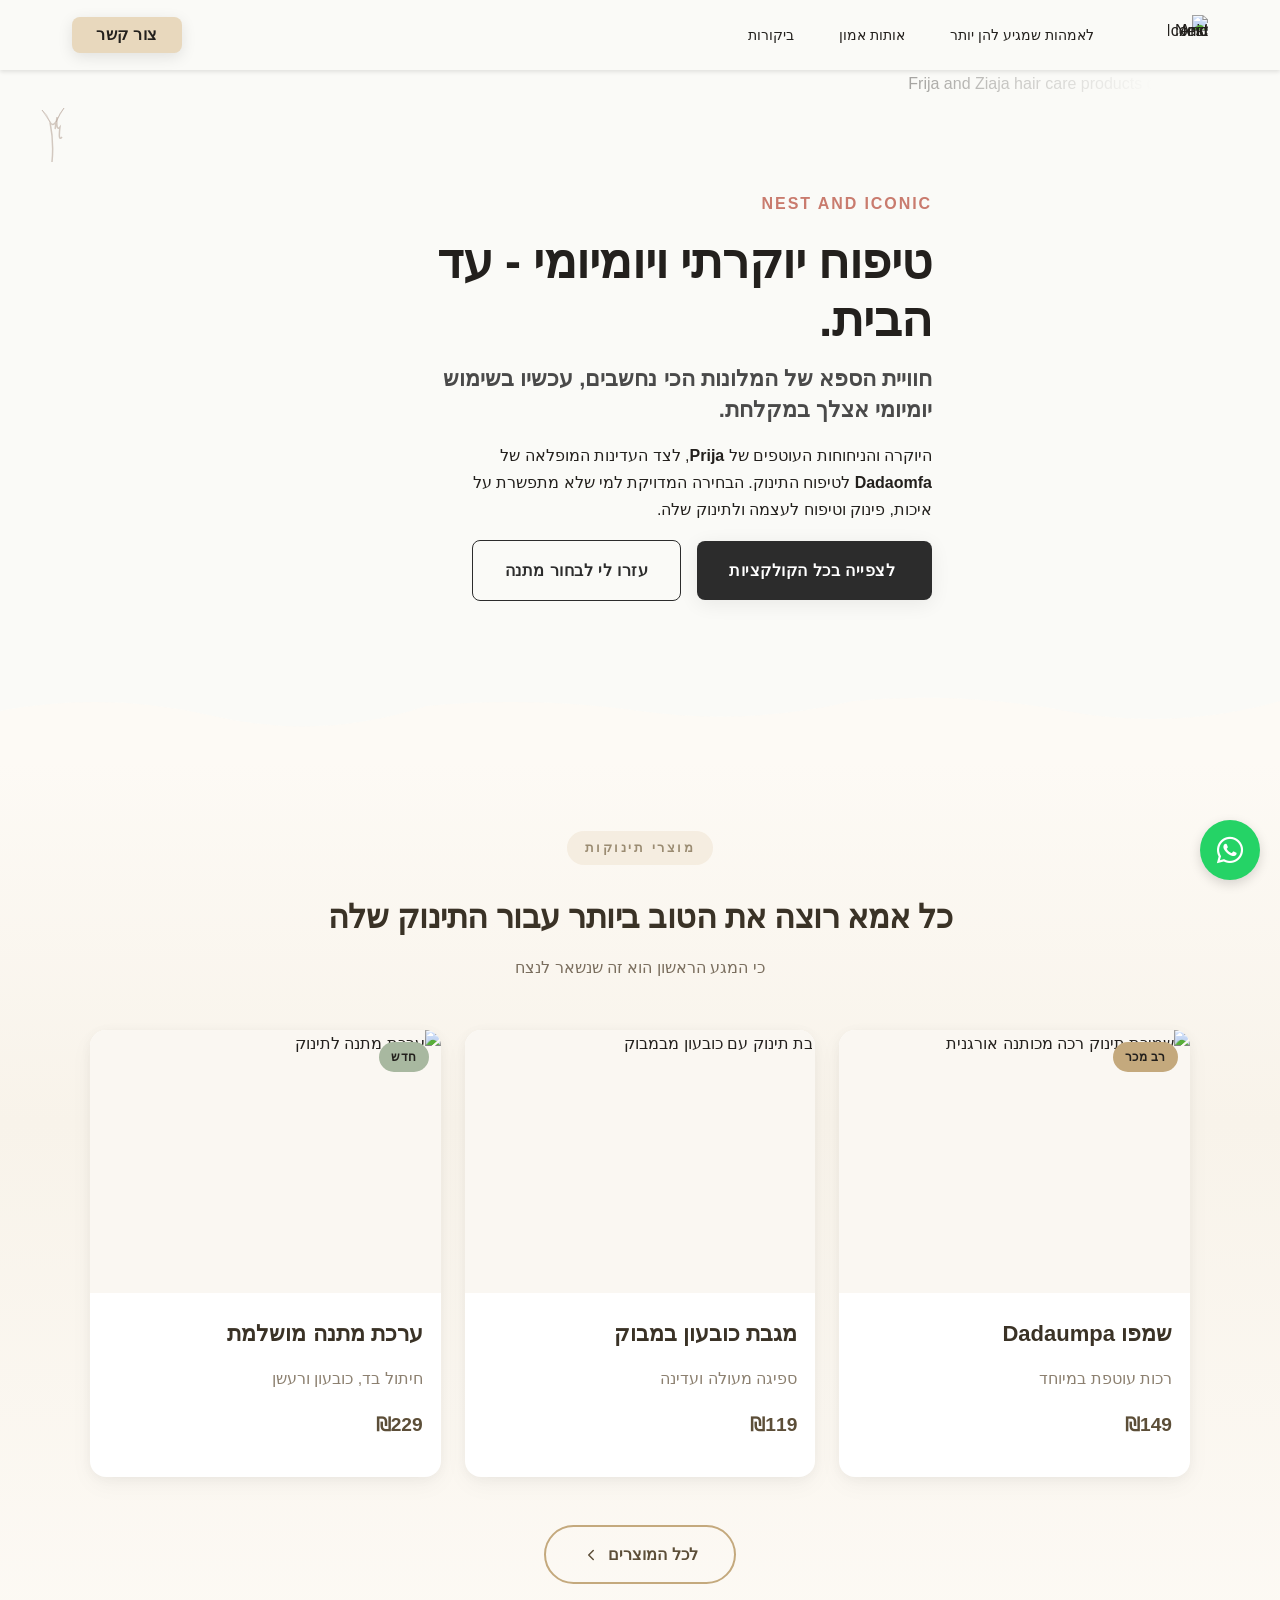
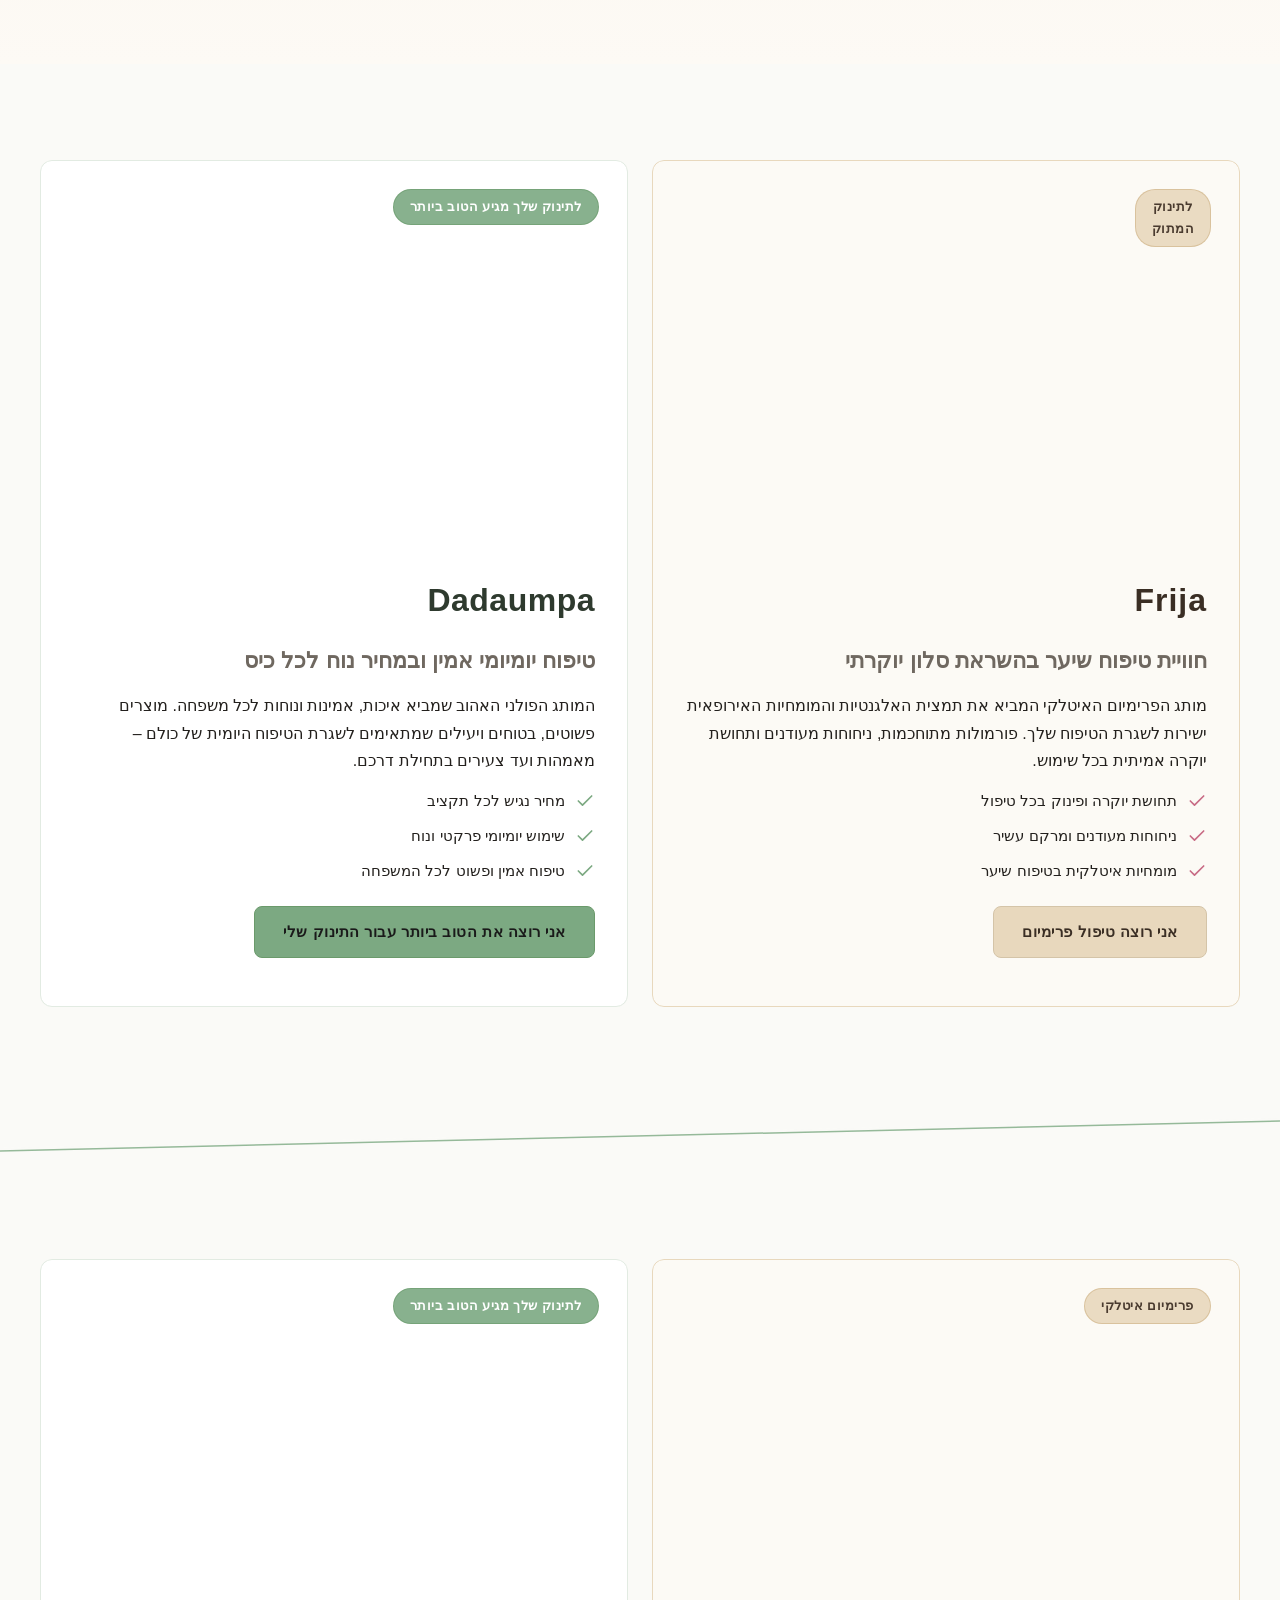
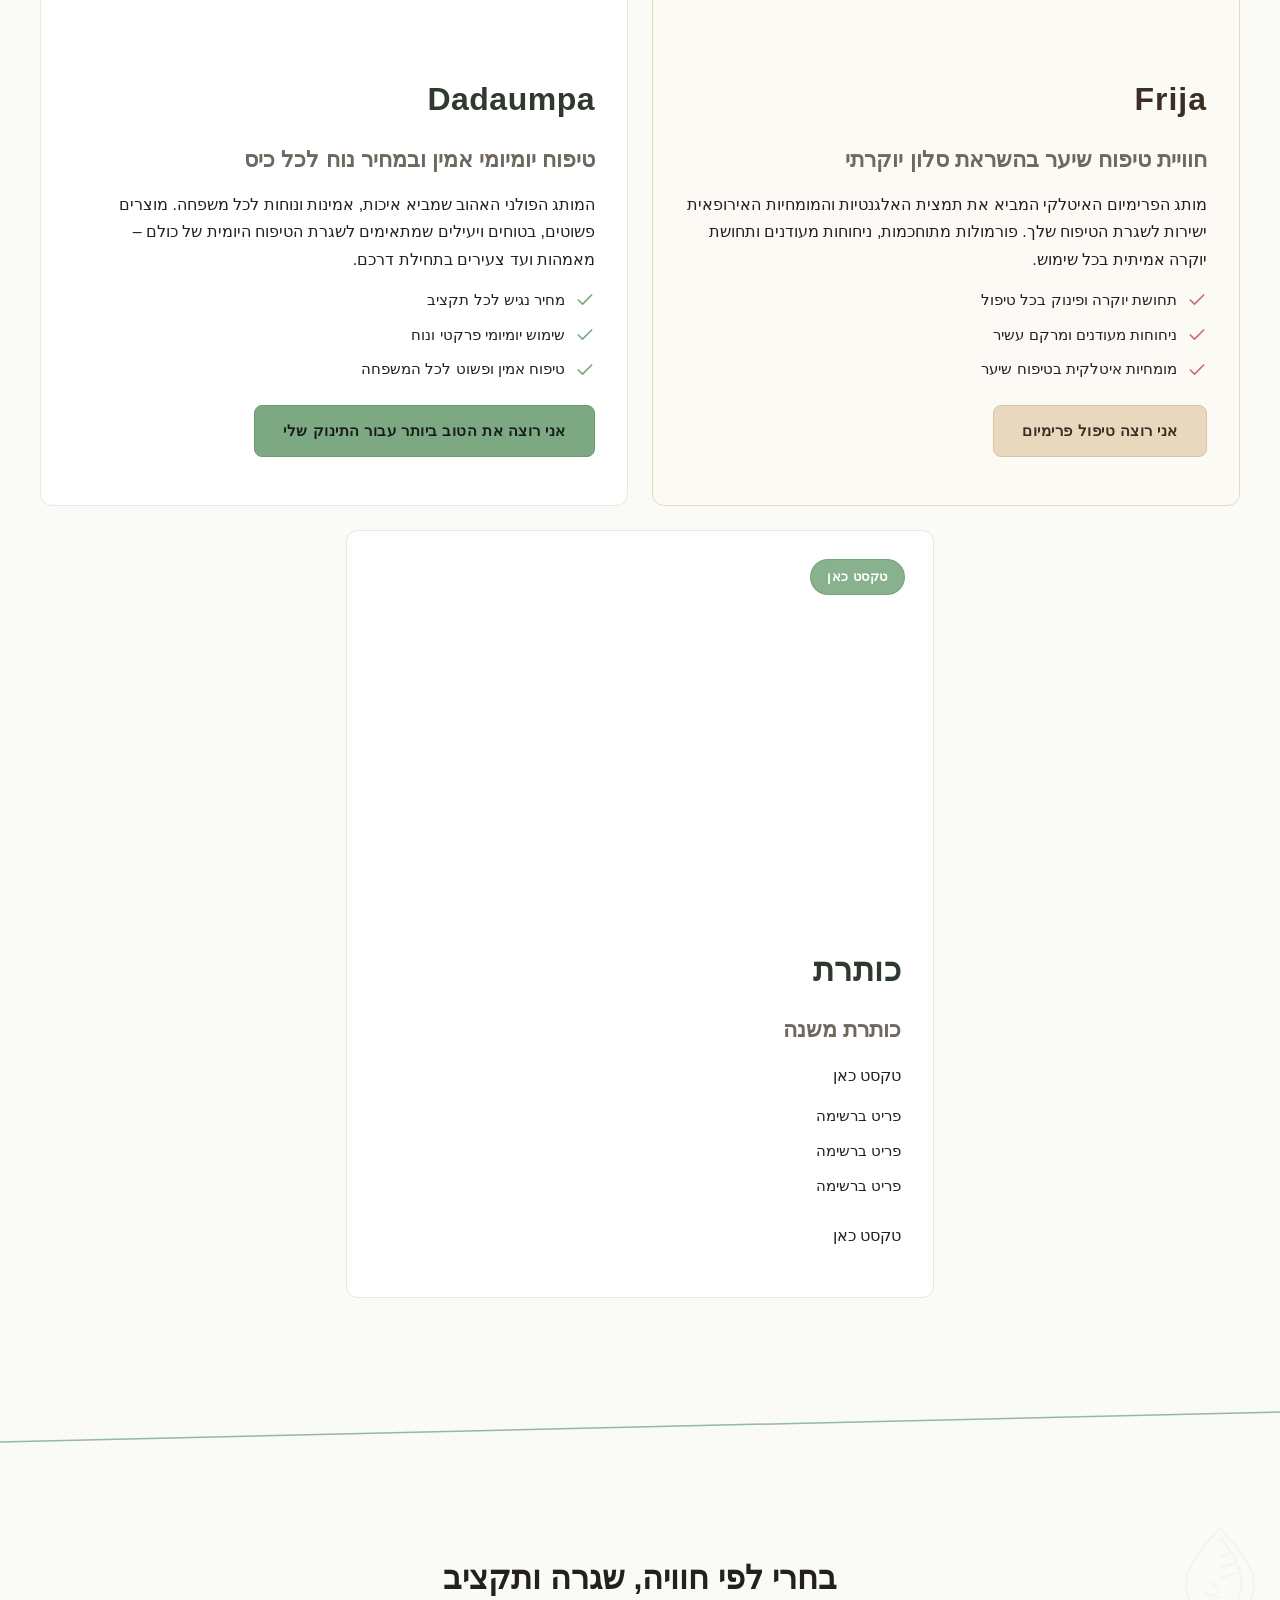
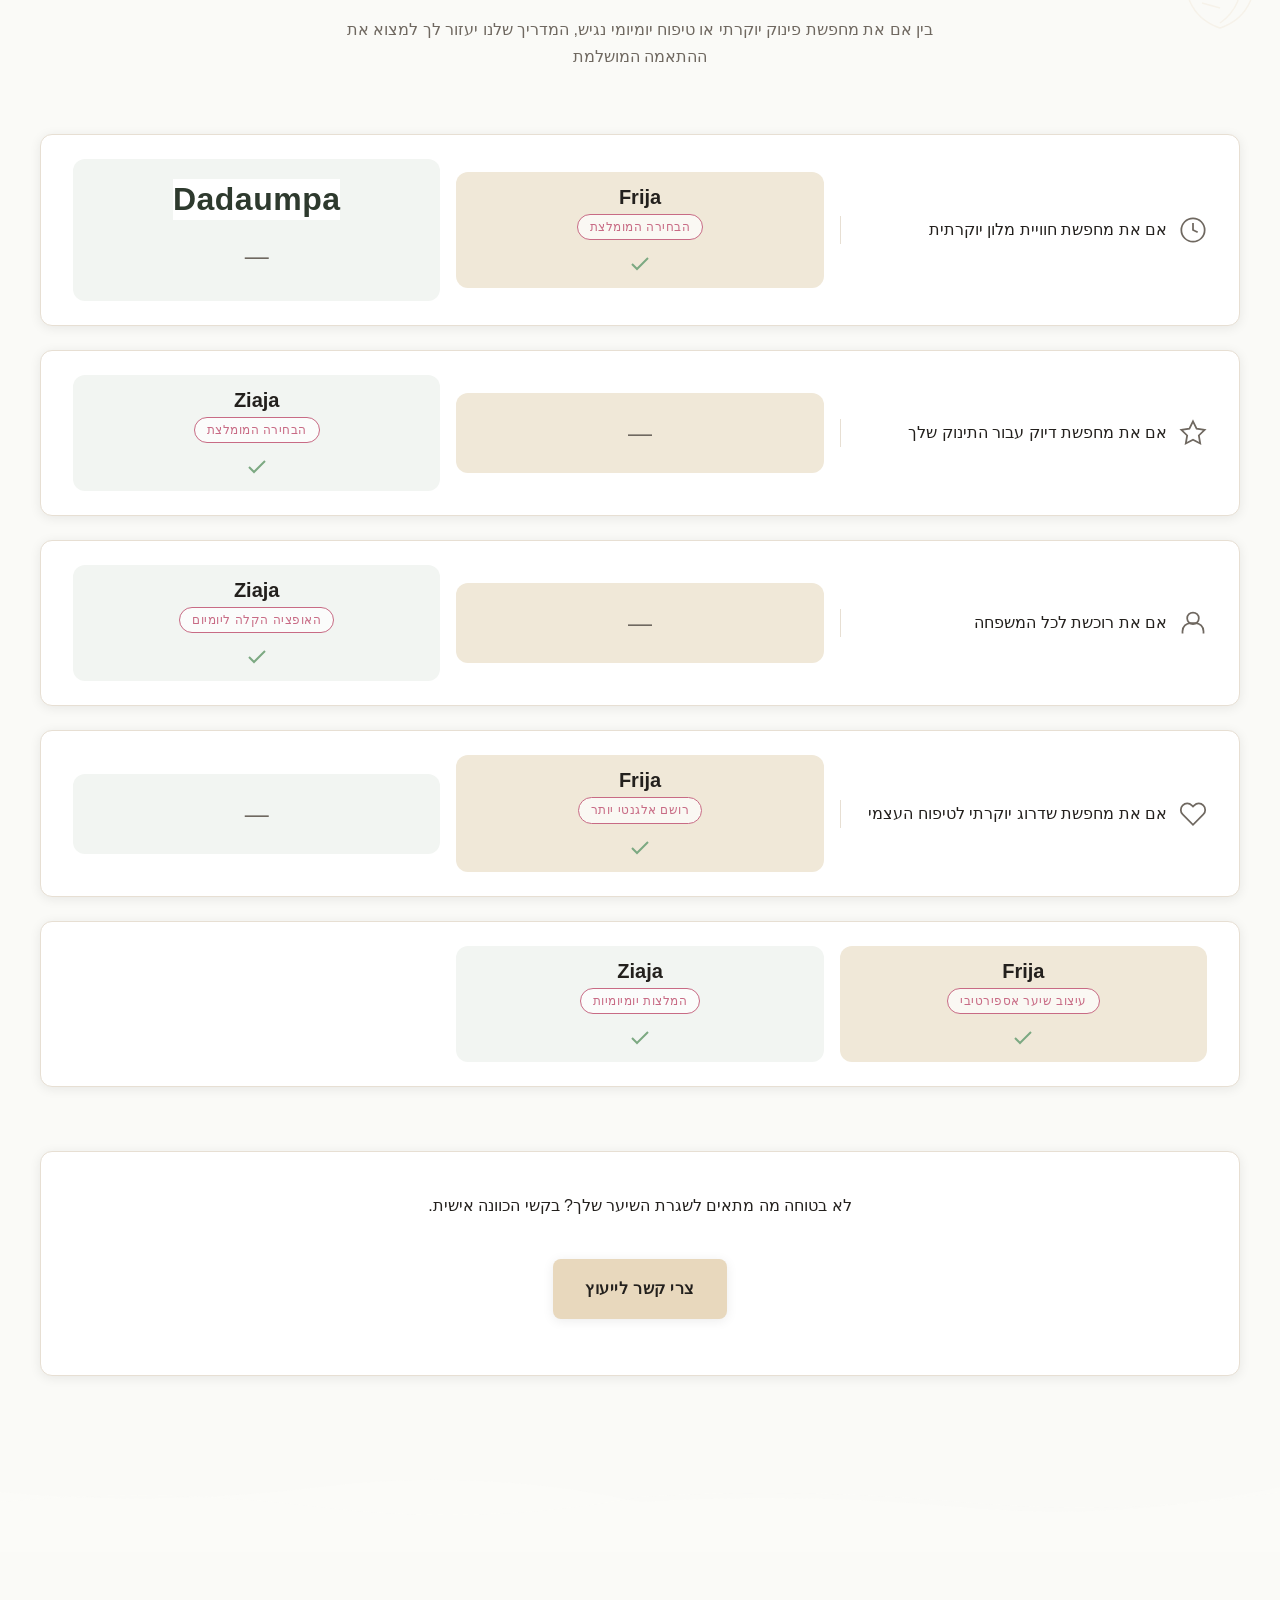
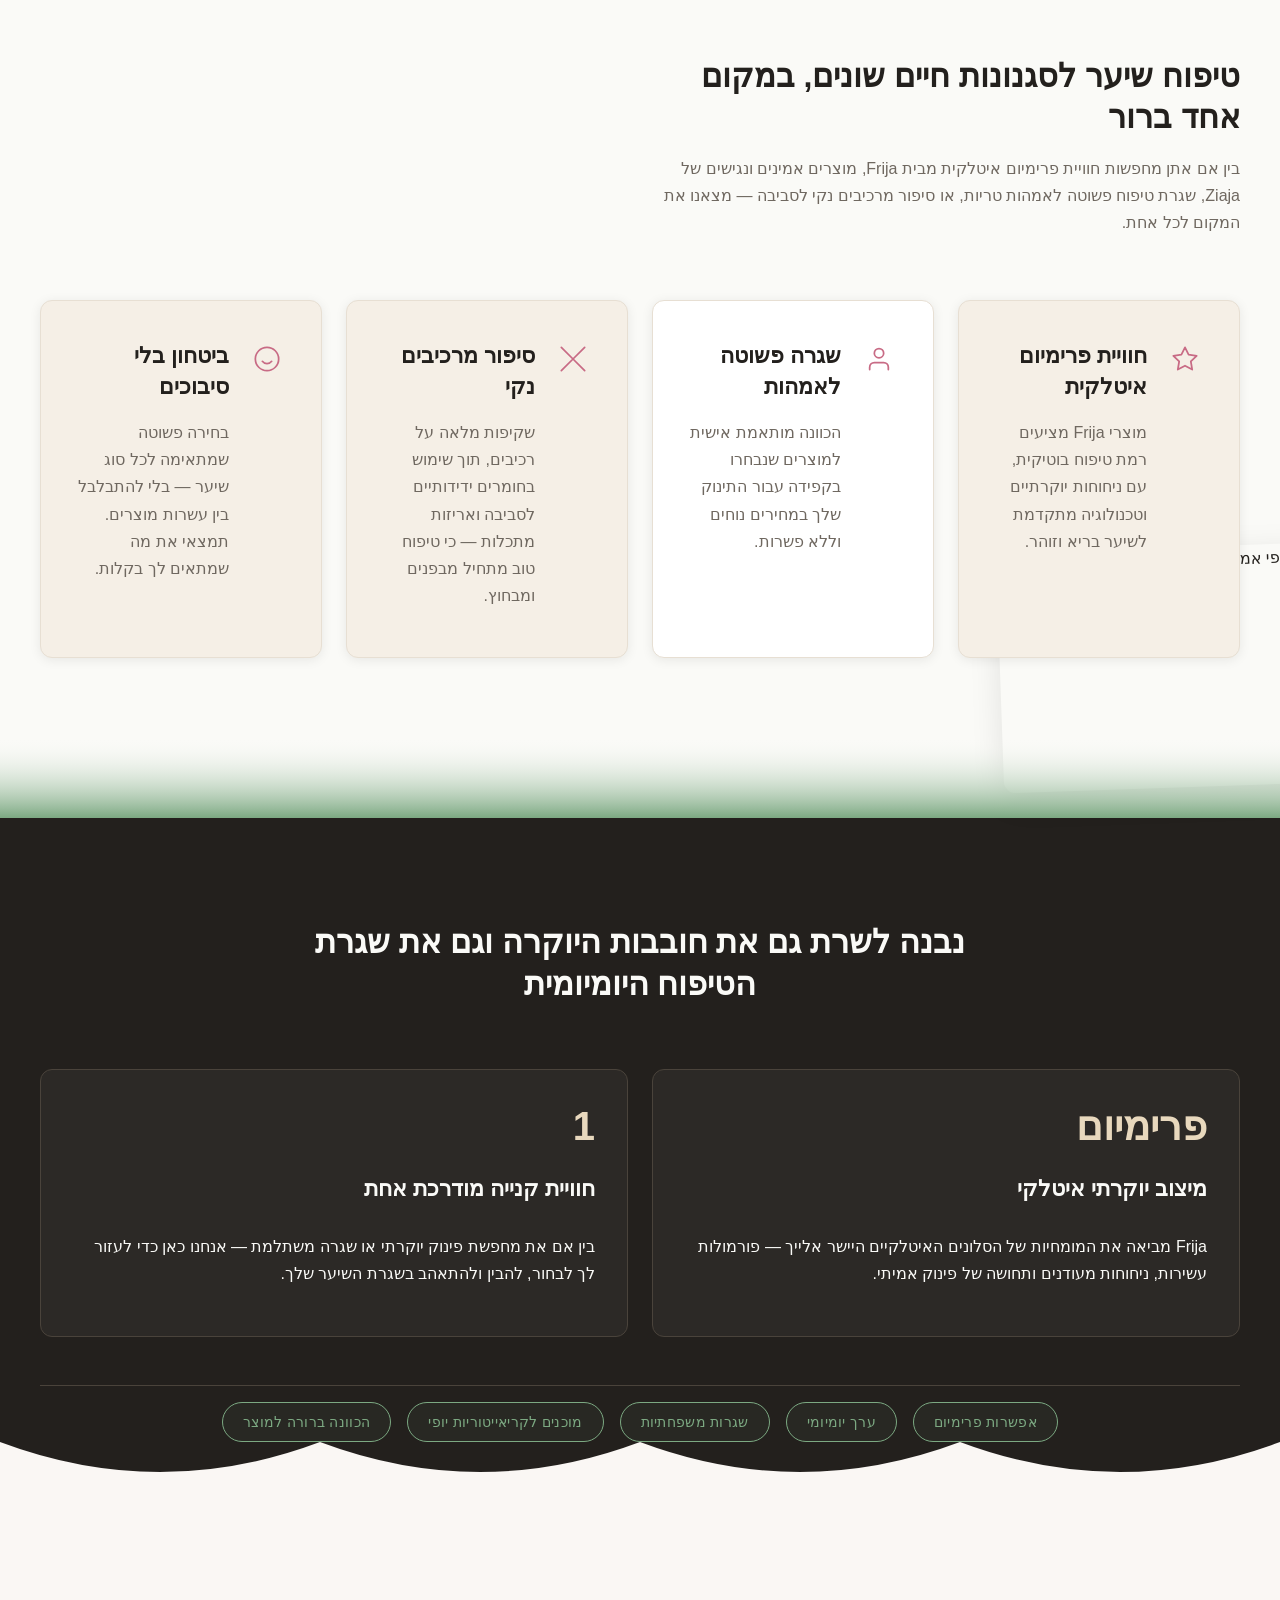
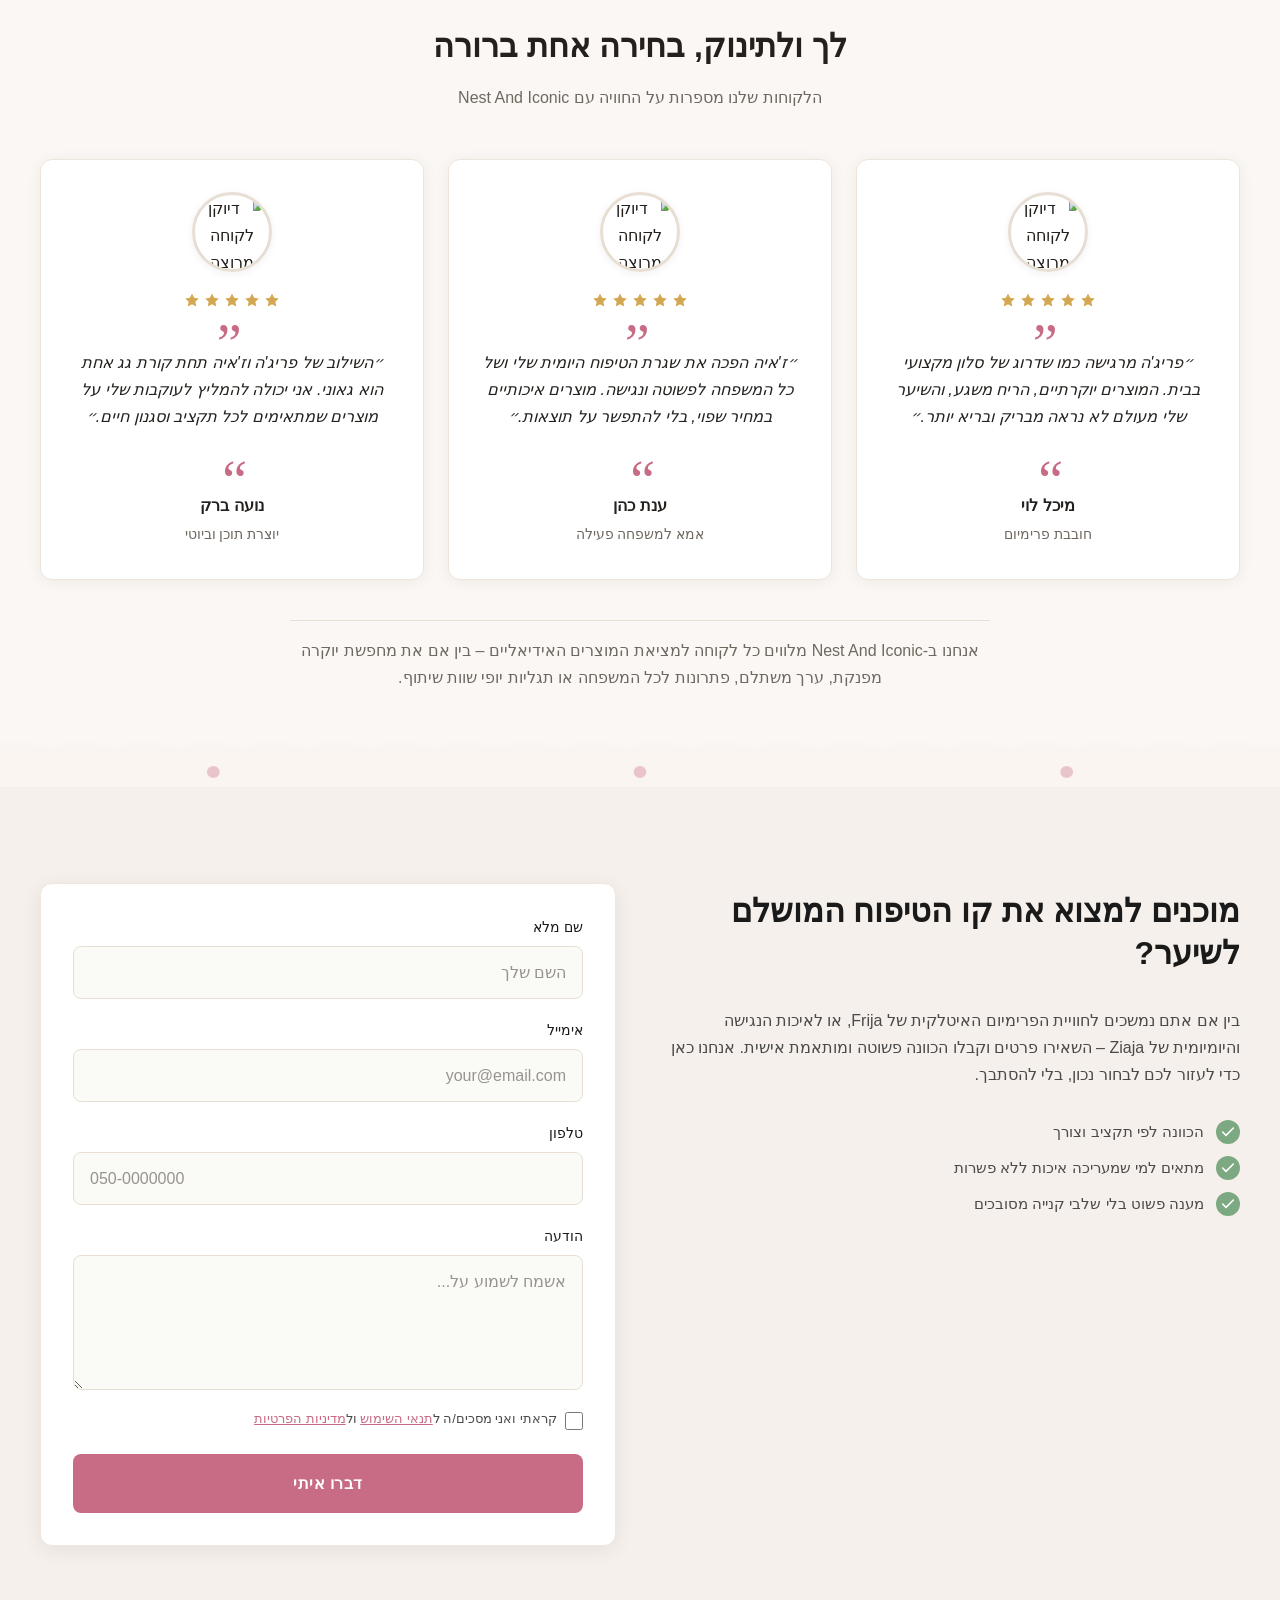
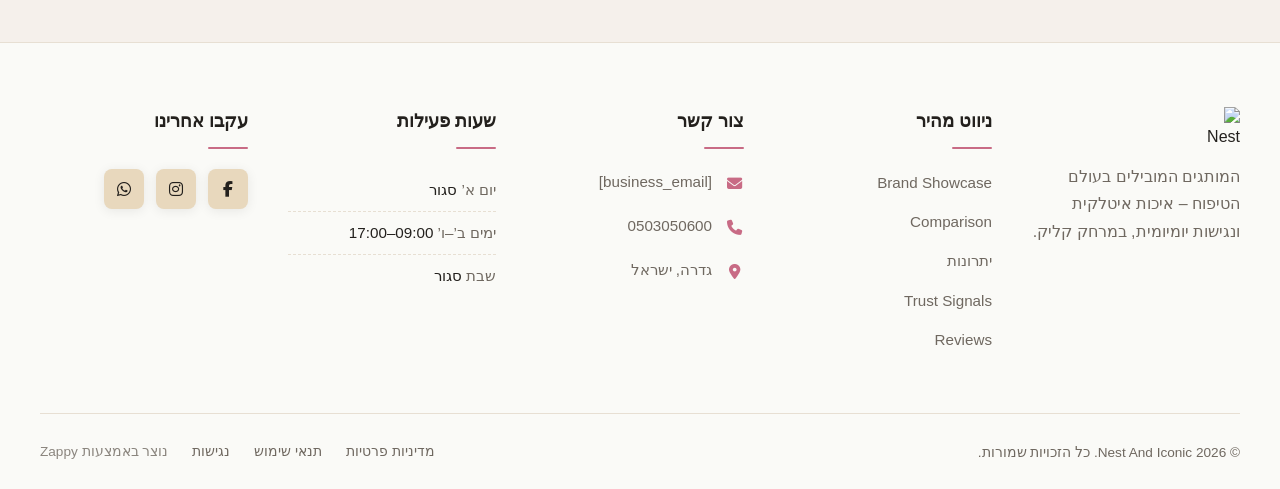
==== commit a0816529: "Incremental sync: 1 page(s) — text_edit" ====
--- a/public/index.html
+++ b/public/index.html
@@ -1 +1 @@
-<!doctype html><html dir="rtl" lang="he"><head><meta charset="UTF-8"><meta content="width=device-width,initial-scale=1" name="viewport"><meta content="index, follow" name="robots"><title>גלי יופי ויוקרה יומיומית — Nest And Iconic</title><meta content="הכניסי לחייך עולם של טיפוח שיער מוקפד עם המותגים פריג'ה וזאיה. מצאי את המוצר המושלם לשיערך, בין אם את חולמת על יוקרה איטלקית או מחפשת איכות נגישה. התחילי את מסע הטיפוח שלך עוד היום!" name="description"><meta content="Beauty &amp; Personal Care, טיפוח שיער יוקרתי, מותגי שיער מובילים, time to yourself, פריג'ה וזאיה" name="keywords"><link href="/assets/favicon.ico" rel="icon" type="image/x-icon"><link href="/assets/favicon-16x16.png" rel="icon" type="image/png" sizes="16x16"><link href="/assets/favicon-32x32.png" rel="icon" type="image/png" sizes="32x32"><link href="/assets/favicon-48x48.png" rel="icon" type="image/png" sizes="48x48"><link href="/assets/favicon-192x192.png" rel="icon" type="image/png" sizes="192x192"><link href="/assets/favicon-512x512.png" rel="icon" type="image/png" sizes="512x512"><link href="/assets/apple-touch-icon.png" rel="apple-touch-icon"><script>!function(){"use strict";var t="29273329-be31-4e87-b1aa-1c647ba8ab93",e="https://api.zappy5.com/api/analytics/track",a=18e5,n=2592e6,o=!0,i=!0,r=!0;var s=function(){var e="zappy_visitor_"+t,a=null;try{if(a=localStorage.getItem(e)){var o=JSON.parse(a),i=Date.now();if(i-o.created<n)return o.lastSeen=i,localStorage.setItem(e,JSON.stringify(o)),o.id}}catch(t){console.warn("Zappy Analytics: LocalStorage not available")}var r="zv_"+Date.now()+"_"+Math.random().toString(36).substr(2,9);try{localStorage.setItem(e,JSON.stringify({id:r,created:Date.now(),lastSeen:Date.now()}))}catch(t){}return r}(),c=function(){var e="zappy_session_"+t,n=null;try{if(n=sessionStorage.getItem(e)){var o=JSON.parse(n),i=Date.now();if(i-o.timestamp<a)return o.timestamp=i,sessionStorage.setItem(e,JSON.stringify(o)),o.id}}catch(t){console.warn("Zappy Analytics: SessionStorage not available")}var r="zs_"+Date.now()+"_"+Math.random().toString(36).substr(2,9);try{sessionStorage.setItem(e,JSON.stringify({id:r,timestamp:Date.now()}))}catch(t){}return r}();function l(a,n){n=n||{};var o={website_id:t,event_type:a,page_path:window.location.pathname,referrer:document.referrer||"direct",visitor_id:s,session_id:c,metadata:n};if(navigator.sendBeacon){var i=new Blob([JSON.stringify(o)],{type:"application/json"});navigator.sendBeacon(e,i)}else fetch(e,{method:"POST",headers:{"Content-Type":"application/json"},body:JSON.stringify(o),keepalive:!0}).catch(function(t){console.warn("Zappy Analytics: Failed to track event",t)})}o&&l("pageview",{title:document.title,url:window.location.href}),i&&document.addEventListener("click",function(t){var e=t.target;if("BUTTON"===e.tagName||e.closest("button")){var a="BUTTON"===e.tagName?e:e.closest("button");l("click",{element:"button",text:a.textContent.trim().substring(0,100),id:a.id||null,class:a.className||null})}else if("A"===e.tagName||e.closest("a")){var n="A"===e.tagName?e:e.closest("a");l("navigation",{element:"link",text:n.textContent.trim().substring(0,100),href:n.href,external:n.hostname!==window.location.hostname})}},!0),r&&document.addEventListener("submit",function(t){var e=t.target;l("form_submit",{form_id:e.id||null,form_name:e.name||null,form_action:e.action||null,form_method:e.method||"GET"})},!0);var m=Date.now();window.addEventListener("beforeunload",function(){l("page_unload",{time_on_page:Math.floor((Date.now()-m)/1e3),page_path:window.location.pathname})}),window.zappyAnalytics={track:l,getVisitorId:function(){return s},getSessionId:function(){return c}}}()</script><script>!function(){"use strict";if(!window.zappyFireMarketingEvent){var t={begin_checkout:"checkout_started",purchase:"checkout_complete",add_to_cart:"add_to_cart",view_product:"view_product"},e={whatsapp_click:{ga4:"contact",meta:"Contact",gtm:"whatsapp_click",ecom:!1},phone_click:{ga4:"contact",meta:"Contact",gtm:"phone_click",ecom:!1},contact_form_submitted:{ga4:"generate_lead",meta:"Lead",gtm:"contact_form_submitted",ecom:!1},checkout_started:{ga4:"begin_checkout",meta:"InitiateCheckout",gtm:"begin_checkout",ecom:!0},checkout_complete:{ga4:"purchase",meta:"Purchase",gtm:"purchase",ecom:!0},product_inquiry:{ga4:"generate_lead",meta:"Lead",gtm:"product_inquiry",ecom:!1},add_to_cart:{ga4:"add_to_cart",meta:"AddToCart",gtm:"add_to_cart",ecom:!0},view_product:{ga4:"view_item",meta:"ViewContent",gtm:"view_item",ecom:!0}};window.zappyFireMarketingEvent=function(r,o,u){try{u=u||{};var p=t[r]||r,d=e[p];if(!d)return;if((o=o||{}).pagePath||o.page_path||(o.pagePath=a()),"checkout_complete"===p){var l=String(o.orderId||o.order_id||o.transaction_id||"");if(l&&function(t){if(!t)return!1;try{return"1"===sessionStorage.getItem(i(t))}catch(t){return!1}}(l))return;l&&function(t){if(t)try{sessionStorage.setItem(i(t),"1")}catch(t){}}(l)}if(!u.skipFirstParty)try{window.zappyAnalytics&&"function"==typeof window.zappyAnalytics.track&&window.zappyAnalytics.track(p,o)}catch(t){}try{if(window.dataLayer=window.dataLayer||[],d.ecom){var _=c(p,o),m={};_.transaction_id&&(m.transaction_id=_.transaction_id),null!=_.value&&(m.value=_.value),_.currency&&(m.currency=_.currency),_.items&&(m.items=_.items),window.dataLayer.push({event:d.gtm,ecommerce:m}),"checkout_complete"!==p&&"checkout_started"!==p||window.dataLayer.push({event:p,ecommerce:m})}else{var s={event:d.gtm};for(var h in o)Object.prototype.hasOwnProperty.call(o,h)&&(s[h]=o[h]);window.dataLayer.push(s)}}catch(t){}try{"function"==typeof window.gtag&&window.gtag("event",d.ga4,c(p,o))}catch(t){}try{"function"==typeof window.fbq&&window.fbq("track",d.meta,function(t,e){for(var r=n(e=e||{}),a=parseFloat(null!=e.value?e.value:null!=e.total?e.total:0)||0,c=String(e.currency||"USD").toUpperCase(),i=[],o=0,u=0;u<r.length;u++)r[u].item_id&&i.push(r[u].item_id),o+=r[u].quantity||1;if("checkout_complete"===t)return{value:a,currency:c,content_ids:i.length?i:void 0,content_type:"product",num_items:o||void 0,order_id:String(e.order_id||e.orderId||e.transaction_id||e.orderNumber||"")||void 0};if("checkout_started"===t)return{value:a,currency:c,content_ids:i.length?i:void 0,content_type:"product",num_items:o||parseInt(null!=e.itemCount?e.itemCount:0,10)||void 0};if("add_to_cart"===t){var p=String(e.productId||e.product_id||i[0]||"");return{value:a||(r[0]?r[0].price*r[0].quantity:0),currency:c,content_ids:p?[p]:i.length?i:void 0,content_type:"product",content_name:e.productName||e.product_name||r[0]&&r[0].item_name,num_items:parseInt(null!=e.quantity?e.quantity:o||1,10)||1}}if("view_product"===t){var d=String(e.productId||e.product_id||i[0]||"");return{value:a||parseFloat(null!=e.price?e.price:0)||0,currency:c,content_ids:d?[d]:i.length?i:void 0,content_type:"product",content_name:e.productName||e.product_name||r[0]&&r[0].item_name}}return"whatsapp_click"===t||"phone_click"===t?{content_name:"whatsapp_click"===t?"WhatsApp":"Phone",content_category:"contact"}:"contact_form_submitted"===t||"product_inquiry"===t?{content_name:"product_inquiry"===t?"Product inquiry":"Contact form",content_category:e.productName||e.product_name||void 0}:e}(p,o))}catch(t){}}catch(t){}};var r=Object.create(null);document.addEventListener("click",function(t){try{var e=t.target;if(!e)return;var r=u(e,".whatsapp-float, a.whatsapp-float, [data-zappy-whatsapp]"),n=function(t){for(var e=t;e&&e!==document;){if("A"===e.tagName)return e;e=e.parentElement}return null}(e),c=n&&n.href||"";if(r||n&&function(t){if(!t)return!1;var e=String(t).toLowerCase();return-1!==e.indexOf("wa.me/")||-1!==e.indexOf("api.whatsapp.com")||-1!==e.indexOf("whatsapp.com/send")||0===e.indexOf("whatsapp:")}(c)){if(!o("wa:"+c)){var i=r?"float":"link";window.zappyFireMarketingEvent("whatsapp_click",{source:i,href:c||null,pagePath:a()})}return}var p=u(e,".phone-header-btn, .nav-phone-btn, .call-btn, [data-zappy-phone]"),d="";if(n&&n.href&&0===String(n.href).toLowerCase().indexOf("tel:")?d=n.href:p&&p.href&&0===String(p.href).toLowerCase().indexOf("tel:")&&(d=p.href),p||d){var l="";return d&&(l=String(d).replace(/^tel:/i,"").trim()),void(o("tel:"+(l||p&&p.id||"btn"))||window.zappyFireMarketingEvent("phone_click",{source:p?"button":"link",phone:l||null,href:d||null,pagePath:a()}))}}catch(t){}},!0)}function a(){try{if(window.ZAPPY_CONFIG&&window.ZAPPY_CONFIG.currentPagePath)return window.ZAPPY_CONFIG.currentPagePath}catch(t){}try{return window.location.pathname||"/"}catch(t){return"/"}}function n(t){var e=(t=t||{}).items||t.cartItems||t.cart_items||t.lineItems||[];Array.isArray(e)||(e=[]);for(var r=[],a=0;a<e.length;a++){var n=e[a];if(n&&"object"==typeof n){var c=String(n.item_id||n.productId||n.product_id||n.id||"").trim(),i=String(n.item_name||n.productName||n.product_name||n.name||"").trim(),o=parseFloat(null!=n.price?n.price:null!=n.unitPrice?n.unitPrice:0)||0,u=Math.max(1,parseInt(null!=n.quantity?n.quantity:null!=n.qty?n.qty:1,10)||1);(c||i)&&r.push({item_id:c||i,item_name:i||c,price:o,quantity:u})}}return r}function c(t,e){var r=n(e=e||{}),c=parseFloat(null!=e.value?e.value:null!=e.total?e.total:0)||0,i=String(e.currency||"USD").toUpperCase();if("checkout_complete"===t)return{transaction_id:String(e.transaction_id||e.orderId||e.order_id||e.orderNumber||"")||void 0,value:c,currency:i,items:r};if("checkout_started"===t)return{value:c,currency:i,items:r};if("add_to_cart"===t){var o=r.length?r:[{item_id:String(e.productId||e.product_id||""),item_name:String(e.productName||e.product_name||""),price:parseFloat(null!=e.value?e.value:null!=e.price?e.price:0)||0,quantity:parseInt(null!=e.quantity?e.quantity:1,10)||1}].filter(function(t){return t.item_id||t.item_name});return{value:c||(o[0]?o[0].price*o[0].quantity:0),currency:i,items:o}}if("view_product"===t){var u=r.length?r:[{item_id:String(e.productId||e.product_id||""),item_name:String(e.productName||e.product_name||""),price:parseFloat(null!=e.price?e.price:null!=e.value?e.value:0)||0,quantity:1}].filter(function(t){return t.item_id||t.item_name});return{currency:i,value:c||(u[0]?u[0].price:0),items:u}}return"whatsapp_click"===t||"phone_click"===t?{method:"whatsapp_click"===t?"whatsapp":"phone",page_path:e.pagePath||a()}:"contact_form_submitted"===t||"product_inquiry"===t?{page_path:e.pagePath||a()}:e}function i(t){return"zappy_purchase_fired_"+String(t||"")}function o(t){var e=Date.now();return!!(r[t]&&e-r[t]<800)||(r[t]=e,!1)}function u(t,e){return t&&t.closest?t.closest(e):null}}()</script><meta content="גלי יופי ויוקרה יומיומית — Nest And Iconic" property="og:title"><meta content="הכניסי לחייך עולם של טיפוח שיער מוקפד עם המותגים פריג'ה וזאיה. מצאי את המוצר המושלם לשיערך, בין אם את חולמת על יוקרה איטלקית או מחפשת איכות נגישה. התחילי את מסע הטיפוח שלך עוד היום!" property="og:description"><meta content="summary_large_image" name="twitter:card"><meta content="גלי יופי ויוקרה יומיומית — Nest And Iconic" name="twitter:title"><meta content="הכניסי לחייך עולם של טיפוח שיער מוקפד עם המותגים פריג'ה וזאיה. מצאי את המוצר המושלם לשיערך, בין אם את חולמת על יוקרה איטלקית או מחפשת איכות נגישה. התחילי את מסע הטיפוח שלך עוד היום!" name="twitter:description"><meta content="website" property="og:type"><meta content="he_IL" property="og:locale"><style>.skip-link{position:absolute;top:0;left:0;transform:translateY(-200%);padding:12px 18px;background:var(--bg-dark,#1a1a1a);color:var(--text-light,#fff);font-weight:600;border-radius:0 0 8px 0;z-index:10000}.skip-link:focus{transform:none;outline:2px solid var(--ring,#fff);outline-offset:2px}:focus-visible{outline:2px solid var(--ring,currentColor);outline-offset:3px}</style><link href="/assets/favicon.ico" rel="icon" type="image/x-icon"><link href="/assets/favicon-16x16.png" rel="icon" type="image/png" sizes="16x16"><link href="/assets/favicon-32x32.png" rel="icon" type="image/png" sizes="32x32"><link href="/assets/favicon-48x48.png" rel="icon" type="image/png" sizes="48x48"><link href="/assets/favicon-192x192.png" rel="icon" type="image/png" sizes="192x192"><link href="/assets/favicon-512x512.png" rel="icon" type="image/png" sizes="512x512"><link href="/assets/apple-touch-icon.png" rel="apple-touch-icon"><link href="https://cdn.jsdelivr.net/npm/vanilla-cookieconsent@3/dist/cookieconsent.css" rel="stylesheet"><style id="zappy-critical-above-fold-css">html{box-sizing:border-box;-webkit-text-size-adjust:100%}*,::after,::before{box-sizing:inherit}body{margin:0;min-width:320px;overflow-x:clip}img,svg,video{max-width:100%;height:auto}main{display:block}.container{width:min(100% - 32px,1200px);margin-inline:auto}.navbar,header .navbar,header[role=banner],nav.navbar{position:relative;z-index:1000;width:100%}.nav-container,.navbar .container{display:flex;align-items:center;justify-content:space-between;min-height:64px}.logo,.logo-link img{display:block;width:35px;height:35px;object-fit:contain}#navMenu,.nav-menu{list-style:none;margin:0;padding:0}#navMenu a,.nav-menu a,.navbar .nav-links a,.navbar a{color:inherit;text-decoration:none}#navMenu .sub-menu,.nav-menu .sub-menu,.navbar .sub-menu{display:none}.fa,.fa-brands,.fa-regular,.fa-solid,.fab,.far,.fas{display:inline-block;min-width:1em;text-align:center}html:not(#zappy-noop) .navbar:has(.nav-ecommerce-icons)>.phone-header-btn,html:not(#zappy-noop)[data-zappy-site-type=ecommerce] .phone-header-btn{display:none!important;visibility:hidden!important;width:0!important;height:0!important;pointer-events:none!important}.zappy-preview-empty-store-cta{display:none!important;visibility:hidden!important;height:0!important;max-height:0!important;overflow:hidden!important;margin:0!important;padding:0!important;border:0!important;box-shadow:none!important}.zappy-catalog-menu{background:var(--surface-color,var(--surface,linear-gradient(135deg,#f8f9fa 0,#fff 100%)));border-bottom:1px solid var(--border-color,#e5e7eb);padding:0;position:sticky;top:0;z-index:90}.zappy-catalog-menu.rtl,.zappy-catalog-menu[dir=rtl]{direction:rtl}.zappy-catalog-menu.ltr,.zappy-catalog-menu[dir=ltr]{direction:ltr}.catalog-menu-container{max-width:1440px;margin:0 auto;display:flex;align-items:center;gap:8px;padding:10px 24px;overflow:visible}.catalog-menu-categories,.catalog-menu-list{display:flex;align-items:center;gap:4px;flex-wrap:wrap;margin:0;padding:0;list-style:none}.catalog-menu-item{display:inline-flex;align-items:center;padding:8px 16px;font-size:14px;font-weight:500;color:var(--text-color,var(--text,#374151));text-decoration:none;border-radius:20px;white-space:nowrap}.catalog-menu-all{background:var(--primary-color,var(--primary,#111));color:var(--text-light,#fff)!important}.catalog-menu-parent{position:relative;display:inline-flex;align-items:center}.catalog-menu-trigger{display:inline-flex;align-items:center;gap:6px}.catalog-menu-chevron{flex-shrink:0}.catalog-menu-parent>.sub-menu{display:none!important;visibility:hidden!important;opacity:0!important;pointer-events:none!important}.hero-section,.index-hero-section,section[class*=hero]{position:relative;overflow:hidden;min-height:560px}.hero-bg-image,.hero-bg-wrapper,section[class*=hero] [class*=hero-bg]{position:absolute;inset:0;width:100%;height:100%}.hero-bg-image img,.hero-bg-wrapper img,section[class*=hero] [data-hero-bg],section[class*=hero] img[data-hero-background=true]{width:100%!important;height:100%!important;object-fit:cover!important;display:block}.hero-content,section[class*=hero] .container{position:relative;z-index:2}@media(max-width:768px){:root{--header-height:72px;--total-header-height:72px;--zappy-mobile-menu-top:72px}html[data-zappy-site-type=ecommerce] body{padding-top:var(--total-header-height,72px)}html[data-zappy-site-type=ecommerce] body>.navbar:not(.zappy-catalog-menu),html[data-zappy-site-type=ecommerce] body>nav.navbar{position:fixed!important;top:0;left:0;right:0;z-index:100000;width:100%;margin-bottom:0}.zappy-catalog-menu{position:fixed;top:var(--header-height,72px);left:0;right:0;z-index:99999}.nav-container,.navbar .container{min-height:60px}#navMenu,.nav-menu{max-width:100vw;overflow-x:hidden}.hero-section,.index-hero-section,section[class*=hero]{min-height:100svh}.hero-bg-image,.hero-bg-wrapper,.hero-scrim{min-height:100svh}}:root{--zappy-header-stack-height:calc(var(--zappy-announcement-height, 40px) + var(--header-height, 72px))}body:has(.zappy-announcement-bar) .navbar:not(.zappy-catalog-menu):not(.mobile-search-panel),body:has(.zappy-announcement-bar) header.navbar,body:has(.zappy-announcement-bar) nav.navbar:not(.zappy-catalog-menu){top:var(--zappy-announcement-height,40px)!important}body:has(.zappy-announcement-bar) .index-hero-section,body:has(.zappy-announcement-bar) main>section[class*=hero]:first-of-type,body:has(.zappy-announcement-bar) section[data-hero-type^=fullscreen]{margin-top:calc(-1 * var(--zappy-header-stack-height))!important;padding-top:calc(var(--zappy-header-stack-height))!important}[data-zappy-content-align]{display:flex!important;flex-direction:column!important}[data-zappy-content-align^=top-]{justify-content:flex-start!important}[data-zappy-content-align^=center-],[data-zappy-content-align^=lower-],[data-zappy-content-align^=upper-]{justify-content:center!important}[data-zappy-content-align^=bottom-]{justify-content:flex-end!important}[data-zappy-content-align$="-left"],[data-zappy-content-align$="-mid-left"]{align-items:flex-start!important;text-align:start!important}[data-zappy-content-align$="-center"]{align-items:center!important;text-align:center!important}[data-zappy-content-align$="-mid-right"],[data-zappy-content-align$="-right"]{align-items:flex-end!important;text-align:end!important}[data-zappy-content-align] [data-zappy-align-target]{margin-left:auto;margin-right:auto}[data-zappy-content-align$="-center"] [data-zappy-align-target],[data-zappy-content-align$="-center"] [data-zappy-align-target]>*{text-align:center!important}</style><link href="/styles.css" rel="preload" as="style"><link href="/styles.css" rel="stylesheet" media="print" onload='this.media="all"'><noscript><link href="/styles.css" rel="stylesheet"></noscript><script>window.ZAPPY_WEBSITE_ID="29273329-be31-4e87-b1aa-1c647ba8ab93",window.ZAPPY_API_BASE="https://api.zappy5.com"</script><link href="/assets/site-index-hero-image-1-1784063153522-rviwnf.webp?v=1784063156249" rel="preload" as="image" fetchpriority="high"><style id="zappy-dropdown-submenu-styles">#navMenu li:has(.sub-menu),.nav-menu li:has(.sub-menu),.navbar li:has(.sub-menu),nav li:has(.sub-menu){position:relative}#navMenu .sub-menu,.nav-menu .sub-menu,.navbar .sub-menu,nav .sub-menu{display:block!important;position:absolute!important;top:100%;left:0;min-width:220px;border-radius:8px;box-shadow:0 8px 25px rgba(0,0,0,.15);padding:8px 0;opacity:0;visibility:hidden;transform:translateY(10px);transition:all .3s ease;z-index:1000;list-style:none;pointer-events:none}#navMenu li:hover>.sub-menu,.nav-menu li:hover>.sub-menu,.navbar li:hover>.sub-menu,nav li:hover>.sub-menu{opacity:1!important;visibility:visible!important;transform:translateY(0)!important;pointer-events:auto!important}.sub-menu li{list-style:none;margin:0;padding:0}.sub-menu a{display:block!important;padding:10px 16px!important;color:var(--text-dark,#333)!important;font-weight:500;text-decoration:none;white-space:nowrap;transition:background-color .2s}.sub-menu .zappy-nav-child>a{padding-left:28px!important;font-size:.9em!important;opacity:.85!important}[dir=rtl] .sub-menu .zappy-nav-child>a,html[lang=ar] .sub-menu .zappy-nav-child>a,html[lang=he] .sub-menu .zappy-nav-child>a{padding-left:10px!important;padding-right:28px!important}.sub-menu .zappy-nav-parent>a{font-weight:600!important}.sub-menu a:hover{background-color:#f5f5f5}[dir=rtl] .nav-menu .sub-menu,[dir=rtl] .navbar .sub-menu,[dir=rtl] nav .sub-menu,html[lang=ar] .nav-menu .sub-menu,html[lang=ar] .navbar .sub-menu,html[lang=ar] nav .sub-menu,html[lang=he] .nav-menu .sub-menu,html[lang=he] .navbar .sub-menu,html[lang=he] nav .sub-menu{left:auto!important;right:0!important}.sub-menu:empty,.sub-menu:not(:has(li)):not(:has(> a)),.sub-menu:not(:has(li:not(.zappy-hidden-menu-item))):not(:has(> a)){display:none!important;opacity:0!important;visibility:hidden!important;pointer-events:none!important}li:has(.menu-group-title):hover>.sub-menu{opacity:1!important;visibility:visible!important;transform:translateY(0)!important;pointer-events:auto!important}#navMenu>li>.menu-group-title,.nav-menu>li>.menu-group-title{display:inline-block;padding:.5rem 1rem;cursor:default;user-select:none}@media (max-width:768px){#navMenu .sub-menu,.nav-menu .sub-menu,.navbar .sub-menu,nav .sub-menu{position:static!important;transform:none!important;box-shadow:none!important;background:0 0!important;max-height:0;overflow:hidden;opacity:0;visibility:hidden;transition:max-height .3s ease,opacity .3s ease;padding:0!important;border-radius:0!important}#navMenu .sub-menu.mobile-expanded,.nav-menu .sub-menu.mobile-expanded,.navbar .sub-menu.mobile-expanded{max-height:none!important;overflow-y:visible!important;opacity:1!important;visibility:visible!important;padding:8px 0 8px 16px!important}[dir=rtl] .sub-menu.mobile-expanded,html[lang=he] .sub-menu.mobile-expanded{padding:8px 16px 8px 0!important}#navMenu li:hover>.sub-menu,.nav-menu li:hover>.sub-menu,.navbar li:hover>.sub-menu,nav li:hover>.sub-menu{opacity:0;visibility:hidden;pointer-events:none}#navMenu li>.sub-menu.mobile-expanded,.nav-menu li>.sub-menu.mobile-expanded,.navbar li>.sub-menu.mobile-expanded,nav li>.sub-menu.mobile-expanded{opacity:1!important;visibility:visible!important;pointer-events:auto!important}#navMenu li:has(.sub-menu),.nav-menu li:has(.sub-menu),.navbar li:has(.sub-menu),nav li:has(.sub-menu){display:flex!important;flex-wrap:wrap!important;align-items:center!important;position:relative!important;min-height:44px!important}#navMenu li:has(.sub-menu)>a,.nav-menu li:has(.sub-menu)>a,.navbar li:has(.sub-menu)>a,nav li:has(.sub-menu)>a{flex:1!important;min-width:0!important}#navMenu li:has(.sub-menu)>.menu-group-title,.nav-menu li:has(.sub-menu)>.menu-group-title,.navbar li:has(.sub-menu)>.menu-group-title,nav li:has(.sub-menu)>.menu-group-title{flex:1!important;min-width:0!important;padding:0!important;line-height:inherit!important}#navMenu li:has(.sub-menu)>.sub-menu,.nav-menu li:has(.sub-menu)>.sub-menu,.navbar li:has(.sub-menu)>.sub-menu,nav li:has(.sub-menu)>.sub-menu{flex-basis:100%!important;width:100%!important}#navMenu li:has(.sub-menu)>a [class*=arrow],#navMenu li:has(.sub-menu)>a [class*=chevron],.nav-menu li:has(.sub-menu)>a .fa-angle-down,.nav-menu li:has(.sub-menu)>a .fa-chevron-down,.nav-menu li:has(.sub-menu)>a [class*=arrow],.nav-menu li:has(.sub-menu)>a [class*=chevron],nav li:has(.sub-menu)>a [class*=arrow],nav li:has(.sub-menu)>a [class*=chevron]{display:none!important;visibility:hidden!important}.mobile-submenu-toggle{display:flex!important;align-items:center!important;justify-content:center!important;width:44px!important;height:auto!important;background:0 0!important;border:none!important;cursor:pointer!important;color:var(--text-dark)!important;position:static!important;flex-shrink:0!important;align-self:stretch!important;z-index:2!important;padding:0!important;margin:0!important}.mobile-submenu-toggle::after{content:''!important;width:0!important;height:0!important;border-left:6px solid transparent!important;border-right:6px solid transparent!important;border-top:7px solid currentColor!important;transition:transform .3s ease!important}.mobile-submenu-toggle.expanded::after{transform:rotate(180deg)!important}.sub-menu a{padding:10px 0!important;display:block!important;color:var(--text-dark)!important;white-space:normal!important}.sub-menu .zappy-nav-child>a{padding-left:28px!important;font-size:.9em!important;opacity:.85!important}[dir=rtl] .sub-menu .zappy-nav-child>a,html[lang=ar] .sub-menu .zappy-nav-child>a,html[lang=he] .sub-menu .zappy-nav-child>a{padding-left:0!important;padding-right:28px!important}.sub-menu .zappy-nav-parent>a{font-weight:600!important}#navMenu.active,.nav-menu.active{max-width:100vw!important;overflow-x:hidden!important;box-sizing:border-box!important}.navbar .sub-menu li a,.zappy-products-dropdown .sub-menu a,nav.navbar .sub-menu li a{color:var(--text-dark)!important}}@media (min-width:769px){.mobile-submenu-toggle{display:none!important}}</style><style id="zappy-widget-visibility">html[dir=rtl] .whatsapp-float{right:20px!important;left:auto!important}html:not([dir]) .whatsapp-float,html[dir=ltr] .whatsapp-float{left:20px!important;right:auto!important}html[dir=rtl] #mic-access-tool-general-button,html[dir=rtl] #mic-init-access-tool #mic-access-tool-general-button,html[dir=rtl] #mic-init-access-tool .mic-access-tool-general-button,html[dir=rtl] ._access-icon,html[dir=rtl] .mic-access-tool-general-button{left:20px!important;right:auto!important}html:not([dir]) #mic-access-tool-general-button,html:not([dir]) #mic-init-access-tool #mic-access-tool-general-button,html:not([dir]) #mic-init-access-tool .mic-access-tool-general-button,html:not([dir]) ._access-icon,html:not([dir]) .mic-access-tool-general-button,html[dir=ltr] #mic-access-tool-general-button,html[dir=ltr] #mic-init-access-tool #mic-access-tool-general-button,html[dir=ltr] #mic-init-access-tool .mic-access-tool-general-button,html[dir=ltr] ._access-icon,html[dir=ltr] .mic-access-tool-general-button{right:20px!important;left:auto!important}@media (max-width:768px){.whatsapp-float{display:flex!important}}@media (min-width:769px){.whatsapp-float{display:flex!important}}@media (max-width:768px){#mic-access-tool-general-button,#mic-init-access-tool #mic-access-tool-general-button,#mic-init-access-tool .mic-access-tool-general-button,._access-icon,.mic-access-tool-general-button{display:flex!important;visibility:visible!important;opacity:1!important;pointer-events:auto!important}#mic-access-tool-box.opened-mic-access-tool,#mic-init-access-tool #mic-access-tool-box.opened-mic-access-tool,.mic-access-tool-box.opened-mic-access-tool{visibility:visible!important;opacity:1!important;pointer-events:auto!important}}@media (min-width:769px){#mic-access-tool-general-button,#mic-init-access-tool #mic-access-tool-general-button,#mic-init-access-tool .mic-access-tool-general-button,._access-icon,.mic-access-tool-general-button{display:flex!important;visibility:visible!important;opacity:1!important;pointer-events:auto!important}#mic-access-tool-box.opened-mic-access-tool,#mic-init-access-tool #mic-access-tool-box.opened-mic-access-tool,.mic-access-tool-box.opened-mic-access-tool{visibility:visible!important;opacity:1!important;pointer-events:auto!important}}</style></head><body><a href="#main" class="skip-link">דלג לתוכן הראשי</a><nav class="navbar" dir="rtl"><button class="mobile-toggle" aria-label="Menu" id="mobileToggle"><svg viewBox="0 0 24 24" fill="none" style="display:block !important" class="hamburger-icon" width="24" height="24"><path d="M3 12h18M3 6h18M3 18h18" stroke="currentColor" stroke-width="2" stroke-linecap="round"></path></svg> <svg viewBox="0 0 24 24" fill="none" class="close-icon" width="24" height="24" style="display:none !important"><path d="M18 6L6 18M6 6l12 12" stroke="currentColor" stroke-width="2" stroke-linecap="round"></path></svg></button> <button class="phone-header-btn" aria-label="Call" data-phone="0503050600"><svg viewBox="0 0 24 24" fill="currentColor" width="20" height="20"><path d="M22 16.92v3a2 2 0 0 1-2.18 2 19.79 19.79 0 0 1-8.63-3.07 19.5 19.5 0 0 1-6-6 19.79 19.79 0 0 1-3.07-8.67A2 2 0 0 1 4.11 2h3a2 2 0 0 1 2 1.72 12.84 12.84 0 0 0 .7 2.81 2 2 0 0 1-.45 2.11L8.09 9.91a16 16 0 0 0 6 6l1.27-1.27a2 2 0 0 1 2.11-.45 12.84 12.84 0 0 0 2.81.7A2 2 0 0 1 22 16.92z"></path></svg></button><div class="nav-container"><div class="nav-right-group"><div class="nav-brand"><a href="/" class="logo-link"><img alt="Nest And Iconic" decoding="async" src="/assets/nest-and-iconic-beauty-personal-care-logo-1783830343568-a95ucc.webp?v=1783830344331-eqhmen" class="logo" height="35" width="35"></a></div><ul class="nav-menu" id="navMenu"><li><a href="#brand-showcase">לאמהות שמגיע להן יותר</a></li><li><a href="#trust-signals">אותות אמון</a></li><li><a href="#reviews">ביקורות</a></li><li class="mobile-contact-link nav-cta-mobile-item"><a href="#contact" class="nav-cta-btn">צור קשר</a></li></ul></div><div class="nav-cta-container"><a href="#contact" class="nav-cta-btn">צור קשר</a></div></div></nav><script>window.addEventListener("load",function(){const e=document.querySelector(".navbar, nav, header");if(!e)return void console.log("[Navbar] Navbar element not found");let t=document.getElementById("mobileToggle")||document.querySelector(".mobile-toggle")||document.querySelector(".hamburger")||document.querySelector(".hamburger-menu")||document.querySelector(".menu-toggle")||document.querySelector(".burger-menu")||document.querySelector('[aria-label="Menu"]')||document.querySelector('[aria-label="תפריט"]');const o=document.querySelector(".phone-header-btn"),n=window.getComputedStyle(e);let r=n.backgroundColor;if(console.log("[Navbar] Initial navbar background:",r),"transparent"===r||"rgba(0, 0, 0, 0)"===r||r.startsWith("rgba")&&r.includes(", 0)")){const e=n.backgroundImage;if(e&&"none"!==e)console.log("[Navbar] Navbar has background image/gradient, using dark text"),r="rgb(240, 240, 240)";else{const e=window.getComputedStyle(document.body).backgroundColor;console.log("[Navbar] Navbar transparent, using body background:",e),r=e}}const a=r.match(/\d+/g);if(a&&a.length>=3){const e=(.299*parseInt(a[0])+.587*parseInt(a[1])+.114*parseInt(a[2]))/255;console.log("[Navbar] Mobile button colors preserved from Claude CSS (luminance:",e.toFixed(2)+")");const n=document.createElement("style");n.id="zappy-mobile-nav-fix";document.documentElement.lang;document.documentElement.dir,n.textContent='\n        /* Hide mobile buttons on desktop, show only on mobile */\n        @media (min-width: 769px) {\n          .mobile-toggle,\n          .phone-header-btn {\n            display: none !important;\n          }\n        }\n        \n        /* Show and position mobile buttons correctly on mobile */\n        @media (max-width: 768px) {\n          .navbar,\n          nav.navbar {\n            min-height: 70px !important;\n          }\n\n          .mobile-toggle,\n          .phone-header-btn {\n            position: absolute !important;\n            top: 0 !important;\n            bottom: 0 !important;\n            margin-top: auto !important;\n            margin-bottom: auto !important;\n            transform: none !important;\n            z-index: 1001 !important;\n            display: flex !important;\n            align-items: center !important;\n            justify-content: center !important;\n            width: 36px !important;\n            height: 36px !important;\n            border-radius: 50% !important;\n            border: none !important;\n            cursor: pointer !important;\n            padding: 6px !important;\n            background: none !important;\n            color: var(--nav-text, var(--text-dark)) !important;\n            touch-action: manipulation !important;\n            -webkit-tap-highlight-color: transparent !important;\n          }\n\n          html[data-zappy-site-type="ecommerce"] .phone-header-btn,\n          body[data-zappy-site-type="ecommerce"] .phone-header-btn,\n          html[data-zappy-site-type="ecommerce"] header .phone-header-btn,\n          html[data-zappy-site-type="ecommerce"] nav .phone-header-btn {\n            display: none !important;\n            visibility: hidden !important;\n            width: 0 !important;\n            height: 0 !important;\n            min-width: 0 !important;\n            overflow: hidden !important;\n          }\n          \n          /* LTR positioning (default): hamburger LEFT, phone RIGHT */\n          html:not([dir="rtl"]):not([lang="he"]):not([lang="ar"]) .mobile-toggle,\n          html[dir="ltr"] .mobile-toggle {\n            left: 12px !important;\n            right: auto !important;\n          }\n          html:not([dir="rtl"]):not([lang="he"]):not([lang="ar"]) .phone-header-btn,\n          html[dir="ltr"] .phone-header-btn {\n            right: 12px !important;\n            left: auto !important;\n          }\n          \n          /* RTL positioning: hamburger RIGHT, phone LEFT */\n          html[dir="rtl"] .mobile-toggle,\n          html[lang="he"] .mobile-toggle,\n          html[lang="ar"] .mobile-toggle {\n            right: 12px !important;\n            left: auto !important;\n          }\n          html[dir="rtl"] .phone-header-btn,\n          html[lang="he"] .phone-header-btn,\n          html[lang="ar"] .phone-header-btn {\n            left: 12px !important;\n            right: auto !important;\n          }\n          \n          /* CRITICAL: Ensure nav-container has min-height on mobile */\n          /* All children are positioned absolutely/fixed on mobile, so height:auto collapses to 0 */\n          .nav-container {\n            min-height: 70px !important;\n            position: relative !important;\n          }\n          \n          /* Ensure SVG icons are properly sized and inherit color */\n          .mobile-toggle svg,\n          .phone-header-btn svg {\n            width: 24px !important;\n            height: 24px !important;\n            /* Don\'t force display - let JavaScript control hamburger/close toggle */\n          }\n          \n          /* Reset nav-cta-container on mobile - remove desktop box-shadow/padding */\n          /* that creates a visible ghost box when CTA button is hidden */\n          .nav-cta-container {\n            box-shadow: none !important;\n            padding: 0 !important;\n          }\n          \n          /* Hide nav-cta-container entirely on mobile when there\'s no lang-switcher */\n          /* (only the CTA button is inside, and it\'s hidden on mobile) */\n          .nav-cta-container:not(:has(.lang-switcher)) {\n            display: none !important;\n          }\n          \n          /* CRITICAL: Prevent hero image fade gradient from bleeding over headline text */\n          /* The .image-fade-gradient has bottom: -30px (extends below parent) */\n          /* On mobile stacked layout, this overlaps the h1 text below the image */\n          .hero-image-column {\n            overflow: hidden !important;\n          }\n          .image-fade-gradient {\n            bottom: 0 !important;\n          }\n          \n          /* Hide desktop language switcher on mobile - hamburger menu handles it */\n          /* High specificity to override stored CSS */\n          .lang-switcher,\n          .nav-cta-container .lang-switcher,\n          .nav-container .lang-switcher,\n          .navbar .lang-switcher,\n          .navbar .nav-cta-container .lang-switcher {\n            display: none !important;\n          }\n        }\n      ';const r=document.getElementById("zappy-mobile-nav-fix");r&&r.remove(),document.head.appendChild(n),console.log("[Navbar] Critical CSS injected for mobile nav positioning");const i=window.innerWidth<=768;if(t){const e=t.querySelector(".hamburger-icon"),o=t.querySelector(".close-icon");e&&(e.style.setProperty("width","24px","important"),e.style.setProperty("height","24px","important"),e.style.setProperty("display","block","important")),o&&(o.style.setProperty("width","24px","important"),o.style.setProperty("height","24px","important"),o.style.setProperty("display","none","important")),i?(t.style.setProperty("position","absolute","important"),t.style.setProperty("top","0","important"),t.style.setProperty("bottom","0","important"),t.style.setProperty("margin-top","auto","important"),t.style.setProperty("margin-bottom","auto","important"),t.style.setProperty("transform","none","important"),t.style.setProperty("z-index","1001","important"),t.style.removeProperty("left"),t.style.removeProperty("right"),console.log("[Navbar] Mobile toggle positioning applied (mobile viewport)")):(t.style.removeProperty("position"),t.style.removeProperty("top"),t.style.removeProperty("transform"),t.style.removeProperty("z-index"),t.style.removeProperty("left"),t.style.removeProperty("right"),console.log("[Navbar] Desktop viewport - cleared mobile toggle inline positioning"))}if(o){const e=o.querySelector("svg");e&&(e.style.width="24px",e.style.height="24px",e.setAttribute("width","24"),e.setAttribute("height","24")),i?(o.style.setProperty("position","absolute","important"),o.style.setProperty("top","0","important"),o.style.setProperty("bottom","0","important"),o.style.setProperty("margin-top","auto","important"),o.style.setProperty("margin-bottom","auto","important"),o.style.setProperty("transform","none","important"),o.style.setProperty("z-index","1001","important"),o.style.removeProperty("left"),o.style.removeProperty("right"),console.log("[Navbar] Phone button positioning applied (mobile viewport)")):(o.style.removeProperty("position"),o.style.removeProperty("top"),o.style.removeProperty("transform"),o.style.removeProperty("z-index"),o.style.removeProperty("left"),o.style.removeProperty("right"),console.log("[Navbar] Desktop viewport - cleared phone button inline positioning"))}}else console.log("[Navbar] Could not parse background color:",r);t=document.getElementById("mobileToggle")||document.querySelector(".mobile-toggle")||document.querySelector(".hamburger")||document.querySelector(".hamburger-menu")||document.querySelector(".menu-toggle")||document.querySelector(".burger-menu")||document.querySelector('[aria-label="Menu"]')||document.querySelector('[aria-label="תפריט"]');const i=document.getElementById("navMenu")||document.querySelector(".nav-menu")||document.querySelector(".nav-links")||document.querySelector("nav ul:not(.submenu)");if(!t||!i)return void console.log("[Navbar] Mobile toggle or menu not found:",{toggle:!!t,menu:!!i});i.id||(i.id="navMenu"),console.log("[Navbar] Initializing mobile menu...");const l=t.cloneNode(!0);t.parentNode.replaceChild(l,t);var s=0;function p(e){var t=Date.now();t-s<300||(s=t,function(e){e.preventDefault(),e.stopPropagation();const t=l.querySelector(".hamburger-icon"),o=l.querySelector(".close-icon");i.classList.contains("active")?(i.classList.remove("active"),t&&t.style.setProperty("display","block","important"),o&&o.style.setProperty("display","none","important"),document.body.style.overflow="",document.body.classList.remove("menu-open"),console.log("[Navbar] Menu closed")):(i.classList.add("active"),t&&t.style.setProperty("display","none","important"),o&&o.style.setProperty("display","block","important"),document.body.style.overflow="hidden",document.body.classList.add("menu-open"),console.log("[Navbar] Menu opened"))}(e))}l.addEventListener("click",p),l.addEventListener("touchend",p),document.addEventListener("keydown",function(e){if(("Escape"===e.key||"Esc"===e.key)&&i.classList.contains("active")){const e=l.querySelector(".hamburger-icon"),t=l.querySelector(".close-icon");i.classList.remove("active"),e&&e.style.setProperty("display","block","important"),t&&t.style.setProperty("display","none","important"),document.body.style.overflow="",document.body.classList.remove("menu-open"),console.log("[Navbar] Menu closed (Escape)")}}),i.querySelectorAll("a").forEach(function(e){e.addEventListener("click",function(){if("#"===this.getAttribute("href"))return;const e=l.querySelector(".hamburger-icon"),t=l.querySelector(".close-icon");i.classList.remove("active"),e&&e.style.setProperty("display","block","important"),t&&t.style.setProperty("display","none","important"),document.body.style.overflow="",document.body.classList.remove("menu-open"),console.log("[Navbar] Menu closed (link clicked)")})});var m=i.querySelectorAll(".dropdown-toggle");m.forEach(function(e){e.addEventListener("click",function(e){e.preventDefault(),e.stopPropagation();var t=this.closest(".nav-dropdown");t&&(t.parentNode.querySelectorAll(".nav-dropdown.open").forEach(function(e){e!==t&&e.classList.remove("open")}),t.classList.toggle("open"),console.log("[Navbar] Dropdown toggled:",t.classList.contains("open")?"open":"closed"))})}),document.addEventListener("click",function(e){e.target.closest(".nav-dropdown")||document.querySelectorAll(".nav-dropdown.open").forEach(function(e){e.classList.remove("open")})}),console.log("[Navbar] Dropdown handlers initialized for "+m.length+" dropdowns"),o&&o.addEventListener("click",function(){const e=document.querySelectorAll('a[href^="tel:"]'),t=e.length>0?e[0].getAttribute("href").replace("tel:",""):"0503050600";window.location.href="tel:"+t,console.log("[Navbar] Phone button clicked")}),console.log("[Navbar] Mobile menu initialized successfully")})</script><main id="main"><section class="index-hero-section" id="hero" data-band-index="0" data-layout-spec="בית-hero" style="--hero-fade-color:var(--bg-light);;position:relative;overflow:hidden" data-hero-treatment="fade-bleed" data-hero-type="fullscreen-scrim"><div class="hero-video-background zappy-editable-video-bg" id="hero-video-bg-1784152489713" data-original-image-src="/assets/site-index-hero-image-1-1784063153522-rviwnf.webp" style="outline:none"><div class="hero-video-overlay" style="transition:background 0.3s;background:linear-gradient(rgba(0, 0, 0, 0.3), rgba(0, 0, 0, 0.5))"></div><video autoplay="" class="hero-video" loop="" muted="" playsinline=""><source src="/assets/hero-video-vid_20260713_142046_953-1784152435587.mp4" type="video/mp4">Your browser does not support the video tag.</video></div><div style="position:absolute;top:0px !important;left:0px !important;width:100%;height:100%;max-width:none;margin-left:0px !important;margin-right:0px !important;z-index:0 !important;overflow:hidden;inset:0;max-height:none" data-element-id="img-1783924426822-ciizbrxqp" data-element-type="image" data-zappy-wrapper-margins-applied="true" data-zappy-zoom-clip="true" data-zappy-zoom-wrapper="true" data-zappy-zoom-wrapper-align="center" data-zappy-zoom-wrapper-height="853px" data-zappy-zoom-wrapper-width="360px" data-zappy-zoom-wrapper-width-mode="full"><img alt="Frija and Ziaja hair care products on marble vanity" decoding="async" src="/assets/site-index-hero-image-1-1784063153522-rviwnf.webp?v=1784063156249" class="hero-fade-img hero-original-image-hidden" data-context="An elegant bathroom vanity scene bathed in warm daylight. White marble countertop holds Frija premium Italian hair care bottles (luxurious amber glass, gold caps) on the right side and Ziaja everyday hair care products (clean white and green tubes) on the left. Soft botanical accents like eucalyptus sprigs, a plush white towel, and a subtle reflection on the marble. Clean salon-like atmosphere with shallow depth of field, shot from a slightly elevated angle." data-element-id="img-1783924426822-ciizbrxqp" data-element-type="image" data-placeholder="index-hero-image-1" fetchpriority="high" loading="eager" height="600" width="1200" data-hero-background="true" data-hero-bg="true" data-zappy-original-height="852.65625" data-zappy-original-width="360" data-zappy-zoom="1" style="object-position:50% 50%;width:100%;height:100%;object-fit:cover;margin:0;position:absolute;max-width:none;max-height:none;display:block !important;inset:0"></div><div class="hero-fade-content"><div class="hero-text-group"><p class="hero-eyebrow"><b>Nest And IconIc</b></p><h1 class="display-xl">טיפוח יוקרתי ויומיומי - עד הבית.</h1><h3 class="hero-subtitle">חוויית הספא של המלונות הכי נחשבים, עכשיו בשימוש יומיומי אצלך במקלחת.</h3><p dir="rtl">היוקרה והניחוחות העוטפים של <b>Prija</b>, לצד העדינות המופלאה של <b>Dadaomfa</b> לטיפוח התינוק. הבחירה המדויקת למי שלא מתפשרת על איכות, פינוק וטיפוח לעצמה ולתינוק שלה.</p></div><div class="hero-cta-row"><a href="#brands" class="btn-primary" data-element-id="btn-1783924426812-75yvr0w11" data-element-type="button" data-native-element="true" style="outline:none">&nbsp;לצפייה בכל הקולקציות</a> <a href="#contact" class="btn-secondary" data-element-id="btn-1783924426812-jdwpn5b51" data-element-type="button" data-native-element="true" style="outline:none">עזרו לי לבחור מתנה</a></div></div><div class="index-hero-divider-wrapper"><svg viewBox="0 0 1200 80" xmlns="http://www.w3.org/2000/svg" aria-hidden="true" data-no-icon-edit="true" preserveAspectRatio="none"><path d="M0,80 L0,30 Q100,10 200,35 T400,25 Q500,15 600,30 T800,20 Q900,10 1000,30 T1200,20 L1200,80 Z" fill="#fdfaf5"></path></svg></div><div class="hero-botanical-sprig" aria-hidden="true"><svg viewBox="0 0 40 60" xmlns="http://www.w3.org/2000/svg"><path d="M20,60 Q22,40 18,20 Q20,25 24,20 Q22,35 25,15 Q24,30 28,25 Q26,40 30,35" stroke="#8B6F5E" stroke-width="1.5" opacity="0.6" fill="none"></path><path d="M18,20 Q15,12 10,8 Q14,14 18,20" stroke="#8B6F5E" stroke-width="1" opacity="0.5" fill="none"></path><path d="M24,20 Q28,10 32,6 Q28,12 24,20" stroke="#8B6F5E" stroke-width="1" opacity="0.5" fill="none"></path></svg></div></section><section class="baby-products-section" id="ai-section-1784063043702-hjcax48" dir="rtl" data-zappy-component="true"><div class="baby-products-container"><div class="baby-products-header"><p><span class="baby-products-label">מוצרי תינוקות</span></p><h2 class="baby-products-title">כל אמא רוצה את הטוב ביותר עבור התינוק שלה</h2><p class="baby-products-subtitle">כי המגע הראשון הוא זה שנשאר לנצח</p></div><div class="zappy-preserve-css-grid baby-products-grid" style="display:grid;--zappy-grid-cols:repeat(3, minmax(0, 1fr));grid-template-columns:repeat(3, minmax(0, 1fr));align-items:stretch !important" data-zappy-explicit-columns="true" data-original-gap="16px" data-original-item-width="328"><article class="baby-product-card" data-grid-item-index="0"><div class="baby-product-image-wrapper"><img alt="שמיכת תינוק רכה מכותנה אורגנית" decoding="async" src="/assets/image-1784063412158-15wvh9.webp" class="baby-product-image" data-context="Soft organic cotton baby blanket in warm beige tone, folded elegantly on a wooden surface with soft natural light" data-element-id="img-1784063048162-spj8loxz1" data-element-type="image" data-placeholder="baby-blanket-1" fetchpriority="low" loading="lazy"> <span class="baby-product-badge" style="color:rgb(35, 32, 29) !important">רב מכר</span></div><div class="baby-product-content"><h3 class="baby-product-name">שמיכת כותנה אורגנית</h3><p class="baby-product-desc">רכות עוטפת במיוחד</p><p><span class="baby-product-price">₪149</span></p></div></article><article class="baby-product-card" data-grid-item-index="1"><div class="baby-product-image-wrapper"><img alt="מגבת תינוק עם כובעון מבמבוק" decoding="async" src="/assets/image-1784063412158-15wvh9.webp" class="baby-product-image" data-context="Luxurious hooded baby towel made from bamboo fiber, soft cream color, draped over a modern nursery chair" data-element-id="img-1784063048164-owodxztkb" data-element-type="image" data-placeholder="baby-towel-1" fetchpriority="low" loading="lazy"></div><div class="baby-product-content"><h3 class="baby-product-name">מגבת כובעון במבוק</h3><p class="baby-product-desc">ספיגה מעולה ועדינה</p><p><span class="baby-product-price">₪119</span></p></div></article><article class="baby-product-card" data-grid-item-index="2"><div class="baby-product-image-wrapper"><img alt="ערכת מתנה לתינוק" decoding="async" src="/assets/image-1784063412158-15wvh9.webp" class="baby-product-image" data-context="Elegant baby gift set with muslin swaddle, matching beanie, and soft rattle toy, beautifully packaged in pastel tones" data-element-id="img-1784063048166-3vkioywwl" data-element-type="image" data-placeholder="baby-set-1" fetchpriority="low" loading="lazy"> <span class="baby-product-badge baby-product-badge--new" style="color:rgb(35, 32, 29) !important">חדש</span></div><div class="baby-product-content"><h3 class="baby-product-name">ערכת מתנה מושלמת</h3><p class="baby-product-desc">חיתול בד, כובעון ורעשן</p><p><span class="baby-product-price">₪229</span></p></div></article></div><div class="baby-products-cta"><a href="#" class="baby-products-button" aria-label="לצפייה בכל מוצרי התינוקות">לכל המוצרים <svg viewBox="0 0 24 24" fill="none" data-element-type="icon" data-icon-type="svg" xmlns="http://www.w3.org/2000/svg" class="baby-products-arrow" aria-hidden="true" data-element-id="icon-1784063048159-9zv1rj9wj" height="20" width="20"><path d="M15 6L9 12L15 18" stroke="currentColor" stroke-width="2" stroke-linecap="round" stroke-linejoin="round"></path></svg></a></div></div></section><section class="index-brand-showcase-section" id="brand-showcase" data-band-index="1" data-layout-spec="בית-brand-showcase"><div class="index-brand-showcase-container"><div class="zappy-preserve-css-grid index-brand-showcase-grid" style="--zappy-grid-cols:repeat(2, minmax(0, 1fr));grid-template-columns:repeat(2, minmax(0px, 1fr));align-items:stretch !important;display:grid" data-zappy-explicit-columns="true" data-original-gap="24px" data-original-item-width="328"><article class="index-brand-showcase-card zappy-grid-item-no-stretch index-brand-showcase-card--frija" id="zappy-section-2" data-grid-item-index="0"><div class="index-brand-showcase-card__frame"><div class="index-brand-showcase-card__image-wrapper" style="text-align:center;max-width:calc(100% + 40px) !important;width:calc(100% + 40px) !important;margin-left:-20px !important;margin-right:-20px !important;margin-top:-20px !important;height:auto !important;min-height:0px !important;max-height:none !important" data-zappy-mobile-bleed="1"><a href="/" style="text-decoration:none;color:inherit;display:contents" data-zappy-click-action="link"><div style="cursor:pointer;position:relative !important;overflow:hidden !important;width:100% !important;max-width:100% !important;margin-left:auto !important;margin-right:auto !important;height:217px !important;display:block !important;max-height:none !important;padding-bottom:0px !important;min-height:0px !important" data-element-id="img-1783850268013-4rjcu3853" data-element-type="image" data-zappy-wrapper-margins-applied="true" data-zappy-zoom-clip="true" data-zappy-zoom-wrapper="true" data-zappy-zoom-wrapper-align="center" data-zappy-zoom-wrapper-height="217px" data-zappy-zoom-wrapper-width="326px" data-zappy-zoom-wrapper-width-mode="card-slot" data-zappy-card-slot-fill="1" data-zappy-click-action="link"><img alt="מוצר טיפוח שיער איטלקי פרימיום" decoding="async" src="/assets/site-index-brand-showcase-image-1-1784055978640-cc9k6t.webp" class="index-brand-showcase-card__image" data-context="Luxurious Italian hair care product bottle on a marble surface with soft champagne lighting, elegant and sophisticated beauty photography" data-element-id="img-1783850268013-4rjcu3853" data-element-type="image" data-placeholder="index-brand-showcase-image-1" height="400" width="600" data-zappy-original-height="217.33334350585938" data-zappy-original-width="326" data-zappy-zoom="1.3" style="object-position:50% 50% !important;display:block !important;object-fit:cover !important;margin:0px !important;left:-15% !important;top:-22.7594% !important;width:130% !important;height:145.519% !important;max-width:none !important;max-height:none !important;position:absolute !important" data-zappy-object-position="50% 50%" data-zappy-click-action="link"></div></a><div class="index-brand-showcase-card__badge index-brand-showcase-card__badge--frija" style="text-align:center"><ol data-zappy-text-width="custom" style="box-sizing:border-box !important;width:auto !important;max-width:150px !important"><li></li><li></li><li>לתינוק<br>המתוק</li></ol></div></div><div class="index-brand-showcase-card__content"><h2 class="index-brand-showcase-card__brand-name index-brand-showcase-card__brand-name--frija">Frija</h2><h3 class="index-brand-showcase-card__tagline">חוויית טיפוח שיער בהשראת סלון יוקרתי</h3><p class="index-brand-showcase-card__description">מותג הפרימיום האיטלקי המביא את תמצית האלגנטיות והמומחיות האירופאית ישירות לשגרת הטיפוח שלך. פורמולות מתוחכמות, ניחוחות מעודנים ותחושת יוקרה אמיתית בכל שימוש.</p><ul class="index-brand-showcase-card__benefits"><li class="index-brand-showcase-card__benefit"><svg viewBox="0 0 24 24" fill="none" data-element-type="icon" data-icon-type="svg" xmlns="http://www.w3.org/2000/svg" class="index-brand-showcase-card__benefit-icon"><path d="M20 6L9 17L4 12" stroke="currentColor" stroke-width="2" stroke-linecap="round" stroke-linejoin="round"></path></svg> <span>תחושת יוקרה ופינוק בכל טיפול</span></li><li class="index-brand-showcase-card__benefit"><svg viewBox="0 0 24 24" fill="none" data-element-type="icon" data-icon-type="svg" xmlns="http://www.w3.org/2000/svg" class="index-brand-showcase-card__benefit-icon"><path d="M20 6L9 17L4 12" stroke="currentColor" stroke-width="2" stroke-linecap="round" stroke-linejoin="round"></path></svg> <span>ניחוחות מעודנים ומרקם עשיר</span></li><li class="index-brand-showcase-card__benefit"><svg viewBox="0 0 24 24" fill="none" data-element-type="icon" data-icon-type="svg" xmlns="http://www.w3.org/2000/svg" class="index-brand-showcase-card__benefit-icon"><path d="M20 6L9 17L4 12" stroke="currentColor" stroke-width="2" stroke-linecap="round" stroke-linejoin="round"></path></svg> <span>מומחיות איטלקית בטיפוח שיער</span></li></ul><p><a href="#contact" class="index-brand-showcase-card__cta index-brand-showcase-card__cta--frija">אני רוצה טיפול פרימיום</a></p></div></div><div class="index-brand-showcase-card__decoration index-brand-showcase-card__decoration--frija" aria-hidden="true"><svg viewBox="0 0 120 120" fill="none" xmlns="http://www.w3.org/2000/svg"><path d="M60 20C60 20 68 36 80 40C92 44 100 56 100 56C100 56 88 64 84 76C80 88 80 100 80 100C80 100 68 92 56 88C44 84 32 92 32 92C32 92 36 80 32 68C28 56 20 44 20 44C20 44 32 36 44 32C56 28 60 20 60 20Z" fill="#E8D8C4" opacity="0.9"></path><circle cx="60" cy="60" r="12" fill="#D4C4A8" opacity="0.8"></circle></svg></div></article><article class="index-brand-showcase-card zappy-grid-item-no-stretch index-brand-showcase-card--ziaja" id="zappy-section-3" data-grid-item-index="1" style="display:flex !important;flex-direction:column !important;justify-content:flex-end !important;align-items:stretch !important;align-self:stretch !important;height:100% !important"><div class="index-brand-showcase-card__frame"><div class="index-brand-showcase-card__image-wrapper" style="margin-left:-20px !important;margin-right:-20px !important;margin-top:-20px !important;width:calc(100% + 40px) !important;max-width:calc(100% + 40px) !important;height:auto !important;min-height:0px !important;max-height:none !important" data-zappy-mobile-bleed="1"><div class="index-brand-showcase-card__badge index-brand-showcase-card__badge--ziaja">לתינוק שלך מגיע הטוב ביותר</div></div><div class="index-brand-showcase-card__content"><h2 class="index-brand-showcase-card__brand-name index-brand-showcase-card__brand-name--ziaja">Dadaumpa</h2><h3 class="index-brand-showcase-card__tagline">טיפוח יומיומי אמין ובמחיר נוח לכל כיס</h3><p class="index-brand-showcase-card__description">המותג הפולני האהוב שמביא איכות, אמינות ונוחות לכל משפחה. מוצרים פשוטים, בטוחים ויעילים שמתאימים לשגרת הטיפוח היומית של כולם – מאמהות ועד צעירים בתחילת דרכם.</p><ul class="index-brand-showcase-card__benefits"><li class="index-brand-showcase-card__benefit"><svg viewBox="0 0 24 24" fill="none" data-element-type="icon" data-icon-type="svg" xmlns="http://www.w3.org/2000/svg" class="index-brand-showcase-card__benefit-icon"><path d="M20 6L9 17L4 12" stroke="currentColor" stroke-width="2" stroke-linecap="round" stroke-linejoin="round"></path></svg> <span>מחיר נגיש לכל תקציב</span></li><li class="index-brand-showcase-card__benefit"><svg viewBox="0 0 24 24" fill="none" data-element-type="icon" data-icon-type="svg" xmlns="http://www.w3.org/2000/svg" class="index-brand-showcase-card__benefit-icon"><path d="M20 6L9 17L4 12" stroke="currentColor" stroke-width="2" stroke-linecap="round" stroke-linejoin="round"></path></svg> <span>שימוש יומיומי פרקטי ונוח</span></li><li class="index-brand-showcase-card__benefit"><svg viewBox="0 0 24 24" fill="none" data-element-type="icon" data-icon-type="svg" xmlns="http://www.w3.org/2000/svg" class="index-brand-showcase-card__benefit-icon"><path d="M20 6L9 17L4 12" stroke="currentColor" stroke-width="2" stroke-linecap="round" stroke-linejoin="round"></path></svg> <span>טיפוח אמין ופשוט לכל המשפחה</span></li></ul><p><a href="#contact" class="index-brand-showcase-card__cta index-brand-showcase-card__cta--ziaja" data-element-id="btn-1784054399606-u5q4hrzy9" data-element-type="button" data-native-element="true" style="color:rgb(26, 26, 26) !important;outline:none">אני רוצה את הטוב ביותר עבור התינוק שלי</a></p></div></div><div class="index-brand-showcase-card__decoration index-brand-showcase-card__decoration--ziaja" aria-hidden="true"><svg viewBox="0 0 100 100" fill="none" xmlns="http://www.w3.org/2000/svg"><path d="M50 90C50 90 20 60 20 40C20 20 40 10 50 10C60 10 80 20 80 40C80 60 50 90 50 90Z" fill="#7AAB7A" opacity="0.85"></path><path d="M50 90C50 90 35 70 35 55C35 40 45 30 50 30C55 30 65 40 65 55C65 70 50 90 50 90Z" fill="#8FBC8F" opacity="0.7"></path></svg></div></article></div></div><div class="index-brand-showcase-divider-wrapper"><svg viewBox="0 0 1200 60" xmlns="http://www.w3.org/2000/svg" aria-hidden="true" data-no-icon-edit="true" preserveAspectRatio="none"><defs><linearGradient id="divider-grad" x1="0%" x2="100%" y1="0%" y2="0%"><stop offset="0%" stop-color="#E8D8BD"></stop><stop offset="100%" stop-color="#D4C4A8"></stop></linearGradient></defs><path d="M0,60 L0,45 L1200,15 L1200,60 Z" fill="var(--bg-light)"></path><line opacity="0.8" stroke="#7CA982" stroke-width="1.5" x1="0" x2="1200" y1="48" y2="18"></line></svg></div></section><section class="index-brand-showcase-section" id="brand-showcase-dup-1784055055948" data-band-index="1" data-layout-spec="בית-brand-showcase" style="opacity:1"><div class="index-brand-showcase-container"><div class="zappy-preserve-css-grid index-brand-showcase-grid" style="display:grid;--zappy-grid-cols:repeat(2, minmax(0, 1fr));grid-template-columns:repeat(2, minmax(0, 1fr));align-items:stretch !important" data-zappy-explicit-columns="true" data-original-gap="24px" data-original-item-width="328"><article class="index-brand-showcase-card zappy-grid-item-no-stretch index-brand-showcase-card--frija" id="zappy-section-2-copy-1784055054485-w6qbh" data-grid-item-index="0"><div class="index-brand-showcase-card__frame"><div class="index-brand-showcase-card__image-wrapper" style="margin-left:-20px !important;margin-right:-20px !important;margin-top:-20px !important;width:calc(100% + 40px) !important;max-width:calc(100% + 40px) !important;height:auto !important;min-height:0px !important;max-height:none !important" data-zappy-mobile-bleed="1"><div style="position:relative !important;overflow:hidden !important;width:100% !important;max-width:100% !important;margin-left:auto !important;margin-right:auto !important;height:217px !important;display:block !important;max-height:none !important;padding-bottom:0px !important;min-height:0px !important" data-element-id="img-1783850268013-4rjcu3853" data-element-type="image" data-zappy-wrapper-margins-applied="true" data-zappy-zoom-clip="true" data-zappy-zoom-wrapper="true" data-zappy-zoom-wrapper-align="center" data-zappy-zoom-wrapper-height="217px" data-zappy-zoom-wrapper-width="326px" data-zappy-zoom-wrapper-width-mode="card-slot" data-zappy-card-slot-fill="1"><img alt="מוצר טיפוח שיער איטלקי פרימיום" decoding="async" src="/assets/site-index-brand-showcase-image-1-1784055445457-bqnqms.webp?v=1784055447667" class="index-brand-showcase-card__image" data-context="Luxurious Italian hair care product bottle on a marble surface with soft champagne lighting, elegant and sophisticated beauty photography" data-element-id="img-1784055076711-7ypbodq3v" data-element-type="image" data-placeholder="index-brand-showcase-image-1" height="400" width="600" data-zappy-original-height="217.33334350585938" data-zappy-original-width="326" data-zappy-zoom="1.2" style="display:block !important;object-position:83% 32% !important;object-fit:cover !important;margin:0px !important;left:-16.6% !important;top:-10.984% !important;width:120% !important;height:134.325% !important;max-width:none !important;max-height:none !important;position:absolute !important" data-zappy-object-position="83% 32%"></div><div class="index-brand-showcase-card__badge index-brand-showcase-card__badge--frija">פרימיום איטלקי</div></div><div class="index-brand-showcase-card__content"><h2 class="index-brand-showcase-card__brand-name index-brand-showcase-card__brand-name--frija">Frija</h2><h3 class="index-brand-showcase-card__tagline">חוויית טיפוח שיער בהשראת סלון יוקרתי</h3><p class="index-brand-showcase-card__description">מותג הפרימיום האיטלקי המביא את תמצית האלגנטיות והמומחיות האירופאית ישירות לשגרת הטיפוח שלך. פורמולות מתוחכמות, ניחוחות מעודנים ותחושת יוקרה אמיתית בכל שימוש.</p><ul class="index-brand-showcase-card__benefits"><li class="index-brand-showcase-card__benefit"><svg viewBox="0 0 24 24" fill="none" data-element-type="icon" data-icon-type="svg" xmlns="http://www.w3.org/2000/svg" class="index-brand-showcase-card__benefit-icon"><path d="M20 6L9 17L4 12" stroke="currentColor" stroke-width="2" stroke-linecap="round" stroke-linejoin="round"></path></svg> <span>תחושת יוקרה ופינוק בכל טיפול</span></li><li class="index-brand-showcase-card__benefit"><svg viewBox="0 0 24 24" fill="none" data-element-type="icon" data-icon-type="svg" xmlns="http://www.w3.org/2000/svg" class="index-brand-showcase-card__benefit-icon"><path d="M20 6L9 17L4 12" stroke="currentColor" stroke-width="2" stroke-linecap="round" stroke-linejoin="round"></path></svg> <span>ניחוחות מעודנים ומרקם עשיר</span></li><li class="index-brand-showcase-card__benefit"><svg viewBox="0 0 24 24" fill="none" data-element-type="icon" data-icon-type="svg" xmlns="http://www.w3.org/2000/svg" class="index-brand-showcase-card__benefit-icon"><path d="M20 6L9 17L4 12" stroke="currentColor" stroke-width="2" stroke-linecap="round" stroke-linejoin="round"></path></svg> <span>מומחיות איטלקית בטיפוח שיער</span></li></ul><p><a href="#contact" class="index-brand-showcase-card__cta index-brand-showcase-card__cta--frija">אני רוצה טיפול פרימיום</a></p></div></div><div class="index-brand-showcase-card__decoration index-brand-showcase-card__decoration--frija" aria-hidden="true"><svg viewBox="0 0 120 120" fill="none" xmlns="http://www.w3.org/2000/svg"><path d="M60 20C60 20 68 36 80 40C92 44 100 56 100 56C100 56 88 64 84 76C80 88 80 100 80 100C80 100 68 92 56 88C44 84 32 92 32 92C32 92 36 80 32 68C28 56 20 44 20 44C20 44 32 36 44 32C56 28 60 20 60 20Z" fill="#E8D8C4" opacity="0.9"></path><circle cx="60" cy="60" r="12" fill="#D4C4A8" opacity="0.8"></circle></svg></div></article><article class="index-brand-showcase-card zappy-grid-item-no-stretch index-brand-showcase-card--ziaja" id="zappy-section-3-copy-1784055054485-73dtz" data-grid-item-index="1" style="display:flex !important;flex-direction:column !important;justify-content:flex-end !important;align-items:stretch !important;align-self:stretch !important;height:100% !important"><div class="index-brand-showcase-card__frame"><div class="index-brand-showcase-card__image-wrapper" style="margin-left:-20px !important;margin-right:-20px !important;margin-top:-20px !important;width:calc(100% + 40px) !important;max-width:calc(100% + 40px) !important;height:auto !important;min-height:0px !important;max-height:none !important" data-zappy-mobile-bleed="1"><div class="index-brand-showcase-card__badge index-brand-showcase-card__badge--ziaja">לתינוק שלך מגיע הטוב ביותר</div></div><div class="index-brand-showcase-card__content"><h2 class="index-brand-showcase-card__brand-name index-brand-showcase-card__brand-name--ziaja">Dadaumpa</h2><h3 class="index-brand-showcase-card__tagline">טיפוח יומיומי אמין ובמחיר נוח לכל כיס</h3><p class="index-brand-showcase-card__description">המותג הפולני האהוב שמביא איכות, אמינות ונוחות לכל משפחה. מוצרים פשוטים, בטוחים ויעילים שמתאימים לשגרת הטיפוח היומית של כולם – מאמהות ועד צעירים בתחילת דרכם.</p><ul class="index-brand-showcase-card__benefits"><li class="index-brand-showcase-card__benefit"><svg viewBox="0 0 24 24" fill="none" data-element-type="icon" data-icon-type="svg" xmlns="http://www.w3.org/2000/svg" class="index-brand-showcase-card__benefit-icon"><path d="M20 6L9 17L4 12" stroke="currentColor" stroke-width="2" stroke-linecap="round" stroke-linejoin="round"></path></svg> <span>מחיר נגיש לכל תקציב</span></li><li class="index-brand-showcase-card__benefit"><svg viewBox="0 0 24 24" fill="none" data-element-type="icon" data-icon-type="svg" xmlns="http://www.w3.org/2000/svg" class="index-brand-showcase-card__benefit-icon"><path d="M20 6L9 17L4 12" stroke="currentColor" stroke-width="2" stroke-linecap="round" stroke-linejoin="round"></path></svg> <span>שימוש יומיומי פרקטי ונוח</span></li><li class="index-brand-showcase-card__benefit"><svg viewBox="0 0 24 24" fill="none" data-element-type="icon" data-icon-type="svg" xmlns="http://www.w3.org/2000/svg" class="index-brand-showcase-card__benefit-icon"><path d="M20 6L9 17L4 12" stroke="currentColor" stroke-width="2" stroke-linecap="round" stroke-linejoin="round"></path></svg> <span>טיפוח אמין ופשוט לכל המשפחה</span></li></ul><p><a href="#contact" class="index-brand-showcase-card__cta index-brand-showcase-card__cta--ziaja" data-element-id="btn-1784054399606-u5q4hrzy9" data-element-type="button" data-native-element="true" style="color:rgb(26, 26, 26) !important;outline:none">אני רוצה את הטוב ביותר עבור התינוק שלי</a></p></div></div><div class="index-brand-showcase-card__decoration index-brand-showcase-card__decoration--ziaja" aria-hidden="true"><svg viewBox="0 0 100 100" fill="none" xmlns="http://www.w3.org/2000/svg"><path d="M50 90C50 90 20 60 20 40C20 20 40 10 50 10C60 10 80 20 80 40C80 60 50 90 50 90Z" fill="#7AAB7A" opacity="0.85"></path><path d="M50 90C50 90 35 70 35 55C35 40 45 30 50 30C55 30 65 40 65 55C65 70 50 90 50 90Z" fill="#8FBC8F" opacity="0.7"></path></svg></div></article><article class="index-brand-showcase-card zappy-grid-item-no-stretch index-brand-showcase-card--ziaja" id="zappy-section-3-copy-1784055054485-73dtz-add-1784063602491-9g1zs2" data-grid-item-index="2" style="background-color:rgba(0, 0, 0, 0) !important;grid-area:auto !important"><div class="index-brand-showcase-card__frame"><div class="index-brand-showcase-card__image-wrapper" style="margin-left:-20px !important;margin-right:-20px !important;margin-top:-20px !important;width:calc(100% + 40px) !important;max-width:calc(100% + 40px) !important;height:auto !important;min-height:0px !important;max-height:none !important" data-zappy-mobile-bleed="1"><div class="index-brand-showcase-card__badge index-brand-showcase-card__badge--ziaja">טקסט כאן</div></div><div class="index-brand-showcase-card__content"><h2 class="index-brand-showcase-card__brand-name index-brand-showcase-card__brand-name--ziaja">כותרת</h2><h3 class="index-brand-showcase-card__tagline">כותרת משנה</h3><p class="index-brand-showcase-card__description">טקסט כאן</p><ul class="index-brand-showcase-card__benefits"><li class="index-brand-showcase-card__benefit">פריט ברשימה</li><li class="index-brand-showcase-card__benefit">פריט ברשימה</li><li class="index-brand-showcase-card__benefit">פריט ברשימה</li></ul><p>טקסט כאן</p></div></div><div class="index-brand-showcase-card__decoration index-brand-showcase-card__decoration--ziaja" aria-hidden="true"><svg viewBox="0 0 100 100" fill="none" xmlns="http://www.w3.org/2000/svg"><path d="M50 90C50 90 20 60 20 40C20 20 40 10 50 10C60 10 80 20 80 40C80 60 50 90 50 90Z" fill="#7AAB7A" opacity="0.85"></path><path d="M50 90C50 90 35 70 35 55C35 40 45 30 50 30C55 30 65 40 65 55C65 70 50 90 50 90Z" fill="#8FBC8F" opacity="0.7"></path></svg></div></article></div></div><div class="index-brand-showcase-divider-wrapper"><svg viewBox="0 0 1200 60" xmlns="http://www.w3.org/2000/svg" aria-hidden="true" data-no-icon-edit="true" preserveAspectRatio="none"><defs><linearGradient id="divider-grad-copy-1784055054485-o1lma" x1="0%" x2="100%" y1="0%" y2="0%"><stop offset="0%" stop-color="#E8D8BD"></stop><stop offset="100%" stop-color="#D4C4A8"></stop></linearGradient></defs><path d="M0,60 L0,45 L1200,15 L1200,60 Z" fill="var(--bg-light)"></path><line opacity="0.8" stroke="#7CA982" stroke-width="1.5" x1="0" x2="1200" y1="48" y2="18"></line></svg></div></section><section class="index-comparison-section" id="comparison" data-band-index="2" data-layout-spec="בית-comparison"><div class="index-comparison-section__container" id="zappy-section-5"><div class="index-comparison-section__intro" id="zappy-section-6"><h2 class="index-comparison-section__title">בחרי לפי חוויה, שגרה ותקציב</h2><p class="index-comparison-section__subtitle">בין אם את מחפשת פינוק יוקרתי או טיפוח יומיומי נגיש, המדריך שלנו יעזור לך למצוא את ההתאמה המושלמת</p></div><div class="index-comparison-section__table" id="zappy-section-7"><article class="index-comparison-section__row" id="zappy-section-8" data-row="1"><div class="index-comparison-section__need" id="zappy-section-9"><svg viewBox="0 0 24 24" fill="none" data-element-type="icon" data-icon-type="svg" xmlns="http://www.w3.org/2000/svg" class="index-comparison-section__need-icon" stroke="currentColor" stroke-width="1.5"><circle cx="12" cy="12" r="10"></circle><path d="M12 6v6l4 2"></path></svg> <span>אם את מחפשת חוויית מלון יוקרתית</span></div><div class="index-comparison-section__brand index-comparison-section__brand--frija" id="zappy-section-10"><div class="index-comparison-section__brand-header" id="zappy-section-11"><span class="index-comparison-section__brand-name">Frija</span> <span class="index-comparison-section__brand-label">הבחירה המומלצת</span></div><svg viewBox="0 0 24 24" fill="none" data-element-type="icon" data-icon-type="svg" xmlns="http://www.w3.org/2000/svg" class="index-comparison-section__check" stroke="currentColor" stroke-width="2"><path d="M20 6L9 17l-5-5"></path></svg></div><div class="index-comparison-section__brand index-comparison-section__brand--ziaja" id="zappy-section-12"><div class="index-comparison-section__brand-header" id="zappy-section-13"><span class="index-comparison-section__brand-name"><h2 class="index-brand-showcase-card__brand-name index-brand-showcase-card__brand-name--ziaja" style="text-align:right;background-color:rgb(255, 255, 255);outline-offset:2px !important">Dadaumpa</h2></span></div><p><span class="index-comparison-section__dash">—</span></p></div></article><article class="index-comparison-section__row" id="zappy-section-14" data-row="2"><div class="index-comparison-section__need" id="zappy-section-15"><svg viewBox="0 0 24 24" fill="none" data-element-type="icon" data-icon-type="svg" xmlns="http://www.w3.org/2000/svg" class="index-comparison-section__need-icon" stroke="currentColor" stroke-width="1.5" style="cursor:pointer"><path d="M12 2L15.09 8.26L22 9.27L17 14.14L18.18 21.02L12 17.77L5.82 21.02L7 14.14L2 9.27L8.91 8.26L12 2Z"></path></svg> <span>אם את מחפשת דיוק עבור התינוק שלך</span></div><div class="index-comparison-section__brand index-comparison-section__brand--frija" id="zappy-section-16"><span class="index-comparison-section__dash">—</span></div><div class="index-comparison-section__brand index-comparison-section__brand--ziaja" id="zappy-section-17"><div class="index-comparison-section__brand-header" id="zappy-section-18"><span class="index-comparison-section__brand-name">Ziaja</span> <span class="index-comparison-section__brand-label">הבחירה המומלצת</span></div><svg viewBox="0 0 24 24" fill="none" data-element-type="icon" data-icon-type="svg" xmlns="http://www.w3.org/2000/svg" class="index-comparison-section__check" stroke="currentColor" stroke-width="2"><path d="M20 6L9 17l-5-5"></path></svg></div></article><article class="index-comparison-section__row" id="zappy-section-19" data-row="3"><div class="index-comparison-section__need" id="zappy-section-20"><svg viewBox="0 0 24 24" fill="none" data-element-type="icon" data-icon-type="svg" xmlns="http://www.w3.org/2000/svg" class="index-comparison-section__need-icon" stroke="currentColor" stroke-width="1.5"><circle cx="12" cy="8" r="5"></circle><path d="M3 21v-2a7 7 0 0 1 7-7h4a7 7 0 0 1 7 7v2"></path></svg> <span>אם את רוכשת לכל המשפחה</span></div><div class="index-comparison-section__brand index-comparison-section__brand--frija" id="zappy-section-21"><span class="index-comparison-section__dash">—</span></div><div class="index-comparison-section__brand index-comparison-section__brand--ziaja" id="zappy-section-22"><div class="index-comparison-section__brand-header" id="zappy-section-23"><span class="index-comparison-section__brand-name">Ziaja</span> <span class="index-comparison-section__brand-label">האופציה הקלה ליומיום</span></div><svg viewBox="0 0 24 24" fill="none" data-element-type="icon" data-icon-type="svg" xmlns="http://www.w3.org/2000/svg" class="index-comparison-section__check" stroke="currentColor" stroke-width="2"><path d="M20 6L9 17l-5-5"></path></svg></div></article><article class="index-comparison-section__row" id="zappy-section-24" data-row="4"><div class="index-comparison-section__need" id="zappy-section-25"><svg viewBox="0 0 24 24" fill="none" data-element-type="icon" data-icon-type="svg" xmlns="http://www.w3.org/2000/svg" class="index-comparison-section__need-icon" stroke="currentColor" stroke-width="1.5"><path d="M20.84 4.61a5.5 5.5 0 0 0-7.78 0L12 5.67l-1.06-1.06a5.5 5.5 0 0 0-7.78 7.78l1.06 1.06L12 21.23l7.78-7.78 1.06-1.06a5.5 5.5 0 0 0 0-7.78z"></path></svg> <span>אם את מחפשת שדרוג יוקרתי לטיפוח העצמי</span></div><div class="index-comparison-section__brand index-comparison-section__brand--frija" id="zappy-section-26"><div class="index-comparison-section__brand-header" id="zappy-section-27"><span class="index-comparison-section__brand-name">Frija</span> <span class="index-comparison-section__brand-label">רושם אלגנטי יותר</span></div><svg viewBox="0 0 24 24" fill="none" data-element-type="icon" data-icon-type="svg" xmlns="http://www.w3.org/2000/svg" class="index-comparison-section__check" stroke="currentColor" stroke-width="2"><path d="M20 6L9 17l-5-5"></path></svg></div><div class="index-comparison-section__brand index-comparison-section__brand--ziaja" id="zappy-section-28"><span class="index-comparison-section__dash">—</span></div></article><article class="index-comparison-section__row" id="zappy-section-29" data-row="5"><div class="index-comparison-section__brand index-comparison-section__brand--frija" id="zappy-section-31"><div class="index-comparison-section__brand-header" id="zappy-section-32"><span class="index-comparison-section__brand-name">Frija</span> <span class="index-comparison-section__brand-label">עיצוב שיער אספירטיבי</span></div><svg viewBox="0 0 24 24" fill="none" data-element-type="icon" data-icon-type="svg" xmlns="http://www.w3.org/2000/svg" class="index-comparison-section__check" stroke="currentColor" stroke-width="2"><path d="M20 6L9 17l-5-5"></path></svg></div><div class="index-comparison-section__brand index-comparison-section__brand--ziaja" id="zappy-section-33"><div class="index-comparison-section__brand-header" id="zappy-section-34"><span class="index-comparison-section__brand-name">Ziaja</span> <span class="index-comparison-section__brand-label">המלצות יומיומיות</span></div><svg viewBox="0 0 24 24" fill="none" data-element-type="icon" data-icon-type="svg" xmlns="http://www.w3.org/2000/svg" class="index-comparison-section__check" stroke="currentColor" stroke-width="2"><path d="M20 6L9 17l-5-5"></path></svg></div></article></div><div class="index-comparison-section__guidance" id="zappy-section-35"><p class="index-comparison-section__guidance-text">לא בטוחה מה מתאים לשגרת השיער שלך? בקשי הכוונה אישית.</p><p><a href="#contact" class="btn-primary index-comparison-section__guidance-btn" data-element-id="btn-1783830355419-ncv40wyex" data-element-type="button" data-native-element="true">צרי קשר לייעוץ</a></p></div><div class="index-comparison-section__decoration" id="zappy-section-36" aria-hidden="true"><svg viewBox="0 0 120 120" fill="none" xmlns="http://www.w3.org/2000/svg"><path d="M60 10 C60 10, 80 30, 90 50 C100 70, 90 100, 60 110 C30 100, 20 70, 30 50 C40 30, 60 10, 60 10 Z" stroke="var(--primary)" stroke-width="1.5" opacity="0.4" fill="none"></path><path d="M60 20 C60 20, 75 35, 80 55 C85 75, 75 95, 60 105" stroke="var(--primary)" stroke-width="1.5" opacity="0.4" fill="none"></path><path d="M60 40 L70 35 M60 50 L75 45 M60 60 L78 55" stroke="var(--primary)" stroke-width="1.5" opacity="0.4"></path><path d="M60 70 L50 65 M60 80 L45 75 M60 90 L42 85" stroke="var(--primary)" stroke-width="1.5" opacity="0.4"></path></svg></div></div><div class="index-comparison-section__divider-wrapper" id="zappy-section-37" aria-hidden="true" data-no-icon-edit="true"><svg viewBox="0 0 1200 80" xmlns="http://www.w3.org/2000/svg" preserveAspectRatio="none"><path d="M0,80 L0,30 Q150,15 300,35 T600,25 Q750,15 900,30 T1200,20 L1200,80 Z" fill="var(--bg-light)"></path><path d="M0,80 L0,20 Q150,35 300,15 T600,30 Q750,20 900,35 T1200,15 L1200,80 Z" fill="var(--bg-light)" opacity="0.3"></path></svg></div></section><section class="index-benefits-section" id="benefits" data-band-index="3" data-layout-spec="בית-benefits"><div class="index-benefits-section-container" id="zappy-section-39"><div class="index-benefits-header"><h2 class="index-benefits-title">טיפוח שיער לסגנונות חיים שונים, במקום אחד ברור</h2><p class="index-benefits-subtitle">בין אם אתן מחפשות חוויית פרימיום איטלקית מבית Frija, מוצרים אמינים ונגישים של Ziaja, שגרת טיפוח פשוטה לאמהות טריות, או סיפור מרכיבים נקי לסביבה — מצאנו את המקום לכל אחת.</p></div><div class="index-benefits-grid" style="display:grid;--zappy-grid-cols:repeat(4, minmax(0, 1fr));grid-template-columns:repeat(4, minmax(0, 1fr))" data-zappy-explicit-columns="true"><div class="index-benefits-tile tile-champagne" data-grid-item-index="0"><div class="tile-icon"><svg viewBox="0 0 24 24" fill="none" data-element-type="icon" data-icon-type="svg" xmlns="http://www.w3.org/2000/svg" stroke="currentColor" stroke-width="1.5" stroke-linecap="round" stroke-linejoin="round"><path d="M12 2L15.09 8.26L22 9.27L17 14.14L18.18 21.02L12 17.77L5.82 21.02L7 14.14L2 9.27L8.91 8.26L12 2Z"></path></svg></div><div class="tile-content"><h3>חוויית פרימיום איטלקית</h3><p>מוצרי Frija מציעים רמת טיפוח בוטיקית, עם ניחוחות יוקרתיים וטכנולוגיה מתקדמת לשיער בריא וזוהר.</p></div></div><div class="index-benefits-tile tile-white" data-grid-item-index="1"><div class="tile-icon"><svg viewBox="0 0 24 24" fill="none" data-element-type="icon" data-icon-type="svg" xmlns="http://www.w3.org/2000/svg" stroke="currentColor" stroke-width="1.5" stroke-linecap="round" stroke-linejoin="round"><path d="M20 21V19C20 16.7909 18.2091 15 16 15H8C5.79086 15 4 16.7909 4 19V21"></path><path d="M12 11C14.2091 11 16 9.20914 16 7C16 4.79086 14.2091 3 12 3C9.79086 3 8 4.79086 8 7C8 9.20914 9.79086 11 12 11Z"></path></svg></div><div class="tile-content"><h3>שגרה פשוטה לאמהות</h3><p>הכוונה מותאמת אישית למוצרים שנבחרו בקפידה עבור התינוק שלך במחירים נוחים וללא פשרות.</p></div></div><div class="index-benefits-tile tile-champagne" data-grid-item-index="2"><div class="tile-icon"><svg viewBox="0 0 24 24" fill="none" data-element-type="icon" data-icon-type="svg" xmlns="http://www.w3.org/2000/svg" stroke="currentColor" stroke-width="1.5" stroke-linecap="round" stroke-linejoin="round"><path d="M2 22L12 12M12 12L22 2M12 12L2 2M22 22L12 12"></path></svg></div><div class="tile-content"><h3>סיפור מרכיבים נקי</h3><p>שקיפות מלאה על רכיבים, תוך שימוש בחומרים ידידותיים לסביבה ואריזות מתכלות — כי טיפוח טוב מתחיל מבפנים ומבחוץ.</p></div></div><div class="index-benefits-tile tile-champagne" data-grid-item-index="3"><div class="tile-icon"><svg viewBox="0 0 24 24" fill="none" data-element-type="icon" data-icon-type="svg" xmlns="http://www.w3.org/2000/svg" stroke="currentColor" stroke-width="1.5" stroke-linecap="round" stroke-linejoin="round"><path d="M12 22C17.5228 22 22 17.5228 22 12C22 6.47715 17.5228 2 12 2C6.47715 2 2 6.47715 2 12C2 17.5228 6.47715 22 12 22Z"></path><path d="M8 14C8 14 9.5 16 12 16C14.5 16 16 14 16 14"></path></svg></div><div class="tile-content"><h3>ביטחון בלי סיבוכים</h3><p>בחירה פשוטה שמתאימה לכל סוג שיער — בלי להתבלבל בין עשרות מוצרים. תמצאי את מה שמתאים לך בקלות.</p></div></div></div></div><div class="index-benefits-decorative-image"><img alt="מדפי אמבטיה מוארים עם מוצרי טיפוח" decoding="async" src="/assets/site-index-benefits-image-1.webp" data-context="Bright bathroom shelves with soft white towels, Frija and Ziaja product bottles arranged elegantly, natural daylight streaming in, clean and airy beauty aesthetic" data-element-id="img-1784053977526-qcrzgmltc" data-element-type="image" data-placeholder="index-benefits-image-1" fetchpriority="low" loading="lazy" height="400" width="600"></div><div class="index-benefits-divider-wrapper"><svg viewBox="0 0 1200 80" xmlns="http://www.w3.org/2000/svg" aria-hidden="true" data-no-icon-edit="true" preserveAspectRatio="none"><defs><linearGradient id="benefits-fade" x1="0%" x2="0%" y1="0%" y2="100%"><stop offset="0%" stop-color="#FAFAF7" stop-opacity="0"></stop><stop offset="100%" stop-color="#7CA982" stop-opacity="1"></stop></linearGradient></defs><rect fill="url(#benefits-fade)" height="80" width="1200" x="0" y="0"></rect></svg></div></section><section class="index-trust-signals-section" id="trust-signals" data-band-index="4" data-layout-spec="בית-trust-signals" dir="rtl"><div class="trust-signals-container"><div class="trust-signals-header"><h2 class="trust-signals-title">נבנה לשרת גם את חובבות היוקרה וגם את שגרת הטיפוח היומיומית</h2></div><div class="trust-signals-stats-grid" style="display:grid;--zappy-grid-cols:repeat(2, minmax(0, 1fr));grid-template-columns:repeat(2, minmax(0, 1fr))" data-zappy-explicit-columns="true"><div class="trust-signals-stat-card" data-grid-item-index="0"><div class="trust-signals-stat-number">פרימיום</div><h3 class="trust-signals-stat-heading">מיצוב יוקרתי איטלקי</h3><p class="trust-signals-stat-desc" style="color:rgb(250, 250, 247) !important">Frija מביאה את המומחיות של הסלונים האיטלקיים היישר אלייך — פורמולות עשירות, ניחוחות מעודנים ותחושה של פינוק אמיתי.</p></div><div class="trust-signals-stat-card" data-grid-item-index="1"><div class="trust-signals-stat-number">1</div><h3 class="trust-signals-stat-heading">חוויית קנייה מודרכת אחת</h3><p class="trust-signals-stat-desc" style="color:rgb(250, 250, 247) !important">בין אם את מחפשת פינוק יוקרתי או שגרה משתלמת — אנחנו כאן כדי לעזור לך לבחור, להבין ולהתאהב בשגרת השיער שלך.</p></div></div><div class="trust-signals-badges-row"><span class="trust-signals-badge">אפשרות פרימיום</span> <span class="trust-signals-badge">ערך יומיומי</span> <span class="trust-signals-badge">שגרות משפחתיות</span> <span class="trust-signals-badge">מוכנים לקריאייטוריות יופי</span> <span class="trust-signals-badge">הכוונה ברורה למוצר</span></div></div><div class="trust-signals-divider-wrapper"><svg viewBox="0 0 1200 80" xmlns="http://www.w3.org/2000/svg" aria-hidden="true" data-no-icon-edit="true" preserveAspectRatio="none"><path d="M0,80 L0,0 Q150,60 300,0 Q450,60 600,0 Q750,60 900,0 Q1050,60 1200,0 L1200,80 Z" fill="#FAF7F4"></path></svg></div></section><section class="index-reviews-section" id="reviews" data-band-index="5" data-layout-spec="בית-reviews"><div class="reviews-container"><div class="reviews-header"><h2 class="reviews-title">לך ולתינוק, בחירה אחת ברורה</h2><p class="reviews-subtitle">הלקוחות שלנו מספרות על החוויה עם Nest And Iconic</p></div><div class="reviews-grid"><article class="review-card" id="zappy-section-42" data-grid-item-index="0"><div class="review-card-inner"><div class="review-portrait-wrapper"><img alt="דיוקן לקוחה מרוצה" decoding="async" src="/assets/site-index-reviews-image-1.webp" class="review-portrait" data-context="Portrait of a sophisticated woman in her 30s with glossy, well-styled hair, warm daylight, soft beige tones, beauty and personal care context" data-element-id="img-1784053977528-038irhqxg" data-element-type="image" data-placeholder="index-reviews-image-1" fetchpriority="low" loading="lazy" height="80" width="80"></div><div class="review-content"><div class="review-stars" aria-label="5 מתוך 5 כוכבים"><svg viewBox="0 0 18 18" fill="currentColor" data-element-type="icon" data-icon-type="svg" height="18" width="18"><path d="M9 1.5l2.09 4.26 4.68.68-3.38 3.3.8 4.66L9 12.18l-4.18 2.2.8-4.66-3.38-3.3 4.68-.68L9 1.5z"></path></svg> <svg viewBox="0 0 18 18" fill="currentColor" data-element-type="icon" data-icon-type="svg" height="18" width="18"><path d="M9 1.5l2.09 4.26 4.68.68-3.38 3.3.8 4.66L9 12.18l-4.18 2.2.8-4.66-3.38-3.3 4.68-.68L9 1.5z"></path></svg> <svg viewBox="0 0 18 18" fill="currentColor" data-element-type="icon" data-icon-type="svg" height="18" width="18"><path d="M9 1.5l2.09 4.26 4.68.68-3.38 3.3.8 4.66L9 12.18l-4.18 2.2.8-4.66-3.38-3.3 4.68-.68L9 1.5z"></path></svg> <svg viewBox="0 0 18 18" fill="currentColor" data-element-type="icon" data-icon-type="svg" height="18" width="18"><path d="M9 1.5l2.09 4.26 4.68.68-3.38 3.3.8 4.66L9 12.18l-4.18 2.2.8-4.66-3.38-3.3 4.68-.68L9 1.5z"></path></svg> <svg viewBox="0 0 18 18" fill="currentColor" data-element-type="icon" data-icon-type="svg" height="18" width="18"><path d="M9 1.5l2.09 4.26 4.68.68-3.38 3.3.8 4.66L9 12.18l-4.18 2.2.8-4.66-3.38-3.3 4.68-.68L9 1.5z"></path></svg></div><blockquote class="review-quote"><p>״פריג'ה מרגישה כמו שדרוג של סלון מקצועי בבית. המוצרים יוקרתיים, הריח משגע, והשיער שלי מעולם לא נראה מבריק ובריא יותר.״</p></blockquote><div class="review-author"><span class="author-name">מיכל לוי</span> <span class="author-tag">חובבת פרימיום</span></div></div></div></article><article class="review-card" id="zappy-section-43" data-grid-item-index="1"><div class="review-card-inner"><div class="review-portrait-wrapper"><img alt="דיוקן לקוחה מרוצה" decoding="async" src="/assets/site-index-reviews-image-2.webp" class="review-portrait" data-context="Portrait of a warm, smiling mother in her 40s with natural, healthy hair, soft daylight, approachable and genuine expression, beauty and personal care context" data-element-id="img-1784053977530-rmeyny8ez" data-element-type="image" data-placeholder="index-reviews-image-2" fetchpriority="low" loading="lazy" height="80" width="80"></div><div class="review-content"><div class="review-stars" aria-label="5 מתוך 5 כוכבים"><svg viewBox="0 0 18 18" fill="currentColor" data-element-type="icon" data-icon-type="svg" height="18" width="18"><path d="M9 1.5l2.09 4.26 4.68.68-3.38 3.3.8 4.66L9 12.18l-4.18 2.2.8-4.66-3.38-3.3 4.68-.68L9 1.5z"></path></svg> <svg viewBox="0 0 18 18" fill="currentColor" data-element-type="icon" data-icon-type="svg" height="18" width="18"><path d="M9 1.5l2.09 4.26 4.68.68-3.38 3.3.8 4.66L9 12.18l-4.18 2.2.8-4.66-3.38-3.3 4.68-.68L9 1.5z"></path></svg> <svg viewBox="0 0 18 18" fill="currentColor" data-element-type="icon" data-icon-type="svg" height="18" width="18"><path d="M9 1.5l2.09 4.26 4.68.68-3.38 3.3.8 4.66L9 12.18l-4.18 2.2.8-4.66-3.38-3.3 4.68-.68L9 1.5z"></path></svg> <svg viewBox="0 0 18 18" fill="currentColor" data-element-type="icon" data-icon-type="svg" height="18" width="18"><path d="M9 1.5l2.09 4.26 4.68.68-3.38 3.3.8 4.66L9 12.18l-4.18 2.2.8-4.66-3.38-3.3 4.68-.68L9 1.5z"></path></svg> <svg viewBox="0 0 18 18" fill="currentColor" data-element-type="icon" data-icon-type="svg" height="18" width="18"><path d="M9 1.5l2.09 4.26 4.68.68-3.38 3.3.8 4.66L9 12.18l-4.18 2.2.8-4.66-3.38-3.3 4.68-.68L9 1.5z"></path></svg></div><blockquote class="review-quote"><p>״ז'איה הפכה את שגרת הטיפוח היומית שלי ושל כל המשפחה לפשוטה ונגישה. מוצרים איכותיים במחיר שפוי, בלי להתפשר על תוצאות.״</p></blockquote><div class="review-author"><span class="author-name">ענת כהן</span> <span class="author-tag">אמא למשפחה פעילה</span></div></div></div></article><article class="review-card" id="zappy-section-44" data-grid-item-index="2"><div class="review-card-inner"><div class="review-portrait-wrapper"><img alt="דיוקן לקוחה מרוצה" decoding="async" src="/assets/site-index-reviews-image-3.webp" class="review-portrait" data-context="Portrait of a stylish beauty influencer in her late 20s with trendy, vibrant hair, warm daylight, confident and creative expression, beauty and personal care context" data-element-id="img-1784053977532-z5xppcuh8" data-element-type="image" data-placeholder="index-reviews-image-3" fetchpriority="low" loading="lazy" height="80" width="80"></div><div class="review-content"><div class="review-stars" aria-label="5 מתוך 5 כוכבים"><svg viewBox="0 0 18 18" fill="currentColor" data-element-type="icon" data-icon-type="svg" height="18" width="18"><path d="M9 1.5l2.09 4.26 4.68.68-3.38 3.3.8 4.66L9 12.18l-4.18 2.2.8-4.66-3.38-3.3 4.68-.68L9 1.5z"></path></svg> <svg viewBox="0 0 18 18" fill="currentColor" data-element-type="icon" data-icon-type="svg" height="18" width="18"><path d="M9 1.5l2.09 4.26 4.68.68-3.38 3.3.8 4.66L9 12.18l-4.18 2.2.8-4.66-3.38-3.3 4.68-.68L9 1.5z"></path></svg> <svg viewBox="0 0 18 18" fill="currentColor" data-element-type="icon" data-icon-type="svg" height="18" width="18"><path d="M9 1.5l2.09 4.26 4.68.68-3.38 3.3.8 4.66L9 12.18l-4.18 2.2.8-4.66-3.38-3.3 4.68-.68L9 1.5z"></path></svg> <svg viewBox="0 0 18 18" fill="currentColor" data-element-type="icon" data-icon-type="svg" height="18" width="18"><path d="M9 1.5l2.09 4.26 4.68.68-3.38 3.3.8 4.66L9 12.18l-4.18 2.2.8-4.66-3.38-3.3 4.68-.68L9 1.5z"></path></svg> <svg viewBox="0 0 18 18" fill="currentColor" data-element-type="icon" data-icon-type="svg" height="18" width="18"><path d="M9 1.5l2.09 4.26 4.68.68-3.38 3.3.8 4.66L9 12.18l-4.18 2.2.8-4.66-3.38-3.3 4.68-.68L9 1.5z"></path></svg></div><blockquote class="review-quote"><p>״השילוב של פריג'ה וז'איה תחת קורת גג אחת הוא גאוני. אני יכולה להמליץ לעוקבות שלי על מוצרים שמתאימים לכל תקציב וסגנון חיים.״</p></blockquote><div class="review-author"><span class="author-name">נועה ברק</span> <span class="author-tag">יוצרת תוכן וביוטי</span></div></div></div></article></div><div class="reviews-credibility"><p class="credibility-text">אנחנו ב-Nest And Iconic מלווים כל לקוחה למציאת המוצרים האידיאליים – בין אם את מחפשת יוקרה מפנקת, ערך משתלם, פתרונות לכל המשפחה או תגליות יופי שוות שיתוף.</p></div></div><div class="index-reviews-divider-wrapper"><svg viewBox="0 0 1200 60" xmlns="http://www.w3.org/2000/svg" aria-hidden="true" data-no-icon-edit="true" preserveAspectRatio="none"><path d="M0,60 L0,15 Q15,12 30,15 Q45,18 60,15 Q75,12 90,15 Q105,18 120,15 Q135,12 150,15 Q165,18 180,15 Q195,12 210,15 Q225,18 240,15 Q255,12 270,15 Q285,18 300,15 Q315,12 330,15 Q345,18 360,15 Q375,12 390,15 Q405,18 420,15 Q435,12 450,15 Q465,18 480,15 Q495,12 510,15 Q525,18 540,15 Q555,12 570,15 Q585,18 600,15 Q615,12 630,15 Q645,18 660,15 Q675,12 690,15 Q705,18 720,15 Q735,12 750,15 Q765,18 780,15 Q795,12 810,15 Q825,18 840,15 Q855,12 870,15 Q885,18 900,15 Q915,12 930,15 Q945,18 960,15 Q975,12 990,15 Q1005,18 1020,15 Q1035,12 1050,15 Q1065,18 1080,15 Q1095,12 1110,15 Q1125,18 1140,15 Q1155,12 1170,15 Q1185,18 1200,15 L1200,60 Z" fill="#F5F0EB" opacity="0.15"></path><path d="M0,60 L0,20 Q15,17 30,20 Q45,23 60,20 Q75,17 90,20 Q105,23 120,20 Q135,17 150,20 Q165,23 180,20 Q195,17 210,20 Q225,23 240,20 Q255,17 270,20 Q285,23 300,20 Q315,17 330,20 Q345,23 360,20 Q375,17 390,20 Q405,23 420,20 Q435,17 450,20 Q465,23 480,20 Q495,17 510,20 Q525,23 540,20 Q555,17 570,20 Q585,23 600,20 Q615,17 630,20 Q645,23 660,20 Q675,17 690,20 Q705,23 720,20 Q735,17 750,20 Q765,23 780,20 Q795,17 810,20 Q825,23 840,20 Q855,17 870,20 Q885,23 900,20 Q915,17 930,20 Q945,23 960,20 Q975,17 990,20 Q1005,23 1020,20 Q1035,17 1050,20 Q1065,23 1080,20 Q1095,17 1110,20 Q1125,23 1140,20 Q1155,17 1170,20 Q1185,23 1200,20 L1200,60 Z" fill="#F5F0EB" opacity="0.25"></path><circle cx="200" cy="45" r="6" fill="var(--accent)" opacity="0.35"></circle><circle cx="600" cy="45" r="6" fill="var(--accent)" opacity="0.35"></circle><circle cx="1000" cy="45" r="6" fill="var(--accent)" opacity="0.35"></circle></svg></div></section><section class="index-contact-section" id="contact" data-band-index="6" data-layout-spec="בית-contact"><div class="index-contact-section__container" id="zappy-section-46"><div class="index-contact-section__grid" id="zappy-section-47" data-zappy-grid-align="start"><div class="index-contact-section__content" id="zappy-section-48" data-grid-item-index="0"><h2 class="index-contact-section__heading">מוכנים למצוא את קו הטיפוח המושלם לשיער?</h2><p class="index-contact-section__description">בין אם אתם נמשכים לחוויית הפרימיום האיטלקית של Frija, או לאיכות הנגישה והיומיומית של Ziaja – השאירו פרטים וקבלו הכוונה פשוטה ומותאמת אישית. אנחנו כאן כדי לעזור לכם לבחור נכון, בלי להסתבך.</p><ul class="index-contact-section__reassurance"><li class="index-contact-section__reassurance-item"><span class="index-contact-section__reassurance-icon" aria-hidden="true"><svg viewBox="0 0 20 20" fill="none" data-element-type="icon" data-icon-type="svg" xmlns="http://www.w3.org/2000/svg" height="20" width="20" style="cursor:pointer"><path d="M16.6667 5L7.5 14.1667L3.33333 10" stroke="currentColor" stroke-width="2" stroke-linecap="round" stroke-linejoin="round"></path></svg> </span><span>הכוונה לפי תקציב וצורך</span></li><li class="index-contact-section__reassurance-item"><span class="index-contact-section__reassurance-icon" aria-hidden="true"><svg viewBox="0 0 20 20" fill="none" data-element-type="icon" data-icon-type="svg" xmlns="http://www.w3.org/2000/svg" height="20" width="20" style="cursor:pointer"><path d="M16.6667 5L7.5 14.1667L3.33333 10" stroke="currentColor" stroke-width="2" stroke-linecap="round" stroke-linejoin="round"></path></svg> </span><span>מתאים למי שמעריכה איכות ללא פשרות</span></li><li class="index-contact-section__reassurance-item"><span class="index-contact-section__reassurance-icon" aria-hidden="true"><svg viewBox="0 0 20 20" fill="none" data-element-type="icon" data-icon-type="svg" xmlns="http://www.w3.org/2000/svg" height="20" width="20" style="cursor:pointer"><path d="M16.6667 5L7.5 14.1667L3.33333 10" stroke="currentColor" stroke-width="2" stroke-linecap="round" stroke-linejoin="round"></path></svg> </span><span>מענה פשוט בלי שלבי קנייה מסובכים</span></li></ul></div><div class="index-contact-section__form-wrapper" id="zappy-section-49" data-grid-item-index="1"><div class="index-contact-section__form-card" id="zappy-section-50"><form class="contact-form index-contact-section__form"><div class="index-contact-section__field" id="zappy-section-51"><label class="index-contact-section__label" for="index-contact-name">שם מלא</label> <input class="index-contact-section__input" name="name" type="text" id="index-contact-name" placeholder="השם שלך" required=""></div><div class="index-contact-section__field" id="zappy-section-52"><label class="index-contact-section__label" for="index-contact-email">אימייל</label> <input class="index-contact-section__input" name="email" type="email" id="index-contact-email" placeholder="your@email.com" required=""></div><div class="index-contact-section__field" id="zappy-section-53"><label class="index-contact-section__label" for="index-contact-phone">טלפון</label> <input class="index-contact-section__input" name="phone" type="tel" id="index-contact-phone" placeholder="050-0000000"></div><div class="index-contact-section__field" id="zappy-section-54"><label class="index-contact-section__label" for="index-contact-message">הודעה</label> <textarea class="index-contact-section__textarea" id="index-contact-message" name="message" placeholder="אשמח לשמוע על..." required="" rows="4"></textarea></div><div class="index-contact-section__privacy privacy-consent" id="zappy-section-55"><label class="index-contact-section__privacy-label privacy-consent-label"><input class="index-contact-section__privacy-checkbox privacy-consent-checkbox" name="privacy_consent" type="checkbox" required=""> <span>קראתי ואני מסכים/ה ל<a href="/terms" target="_blank">תנאי השימוש</a> ול<a href="/privacy" target="_blank">מדיניות הפרטיות</a></span></label></div><button class="index-contact-section__submit" data-element-id="btn-1784053977515-2g09upx1u" data-element-type="button" data-native-element="true" style="outline:none" type="submit">דברו איתי</button></form></div></div></div></div></section></main><footer class="site-footer" dir="rtl"><div class="footer-container"><div class="footer-grid"><div class="footer-col footer-brand-col"><img alt="Nest And Iconic" decoding="async" src="/assets/nest-and-iconic-beauty-personal-care-logo.webp" class="logo" height="35" width="35"><p class="footer-tagline">המותגים המובילים בעולם הטיפוח – איכות איטלקית ונגישות יומיומית, במרחק קליק.</p></div><div class="footer-col footer-links-col"><h4>ניווט מהיר</h4><ul><li><a href="#brand-showcase">Brand Showcase</a></li><li><a href="#comparison">Comparison</a></li><li><a href="#benefits">יתרונות</a></li><li><a href="#trust-signals">Trust Signals</a></li><li><a href="#reviews">Reviews</a></li></ul></div><div class="footer-col footer-contact-col"><h4>צור קשר</h4><ul class="footer-contact"><li><span class="contact-icon"><i class="fas fa-envelope"></i></span> <span class="contact-text"><a href="mailto:[business_email]">[business_email]</a></span></li><li><span class="contact-icon"><i class="fas fa-phone"></i></span> <span class="contact-text"><a href="tel:0503050600">0503050600</a></span></li><li><a href="https://www.google.com/maps/search/?api=1&amp;query=%D7%92%D7%93%D7%A8%D7%94%2C%20%D7%99%D7%A9%D7%A8%D7%90%D7%9C" target="_blank" rel="noopener noreferrer"><span class="contact-icon"><i class="fas fa-map-marker-alt"></i></span> <span class="contact-text">גדרה, ישראל</span></a></li></ul></div><div class="footer-col footer-hours-col"><h4>שעות פעילות</h4><ul class="footer-hours"><li><a href="/"><span class="hours-day">יום א’</span> <span class="hours-time">סגור</span></a></li><li><a href="/"><span class="hours-day">ימים ב’–ו’</span> <span class="hours-time">09:00–17:00</span></a></li><li><a href="/"><span class="hours-day">שבת</span> <span class="hours-time">סגור</span></a></li></ul></div><div class="footer-col footer-social-col"><h4>עקבו אחרינו</h4><div class="footer-social"><a href="#" aria-label="Facebook" data-zappy-social-placeholder="true"><i class="fab fa-facebook-f"></i></a> <a href="#" aria-label="Instagram" data-zappy-social-placeholder="true"><i class="fab fa-instagram"></i></a> <a href="#" aria-label="WhatsApp" data-zappy-social-placeholder="true"><i class="fab fa-whatsapp"></i></a></div></div></div><div class="footer-bottom"><div class="footer-bottom-left"><span class="copyright">© 2026 Nest And Iconic. כל הזכויות שמורות.</span></div><div class="footer-bottom-right"><a href="/privacy">מדיניות פרטיות</a> <a href="/terms">תנאי שימוש</a> <a href="/accessibility">נגישות</a> <a href="https://zappy5.com" class="zappy-attribution" target="_blank">נוצר באמצעות Zappy</a></div></div></div></footer><a href="https://wa.me/0503050600" class="whatsapp-float" aria-label="WhatsApp"><i class="fab fa-whatsapp"></i></a><div data-integration="accessibility:toolbar"></div><script src="/script.js"></script><script id="zappy-font-awesome-loader">!function(){if(!window.__zappyFontAwesomeLoader){window.__zappyFontAwesomeLoader=!0;["pointerdown","keydown","touchstart","mouseover"].forEach(function(o){window.addEventListener(o,e,{once:!0,passive:!0})}),"requestIdleCallback"in window?requestIdleCallback(e,{timeout:5e3}):setTimeout(e,3500)}function e(){if(!document.querySelector('link[href*="font-awesome"][href*="all.min.css"]')){var e=document.createElement("link");e.rel="stylesheet",e.href="https://cdnjs.cloudflare.com/ajax/libs/font-awesome/6.4.0/css/all.min.css",e.crossOrigin="anonymous",e.referrerPolicy="no-referrer",document.head.appendChild(e)}}}()</script><script id="zappy-mobile-submenu-script">!function(){function e(){if(window.innerWidth>768)return document.querySelectorAll(".mobile-submenu-toggle").forEach(function(e){e.remove()}),void document.querySelectorAll(".sub-menu.mobile-expanded").forEach(function(e){e.classList.remove("mobile-expanded")});document.querySelectorAll(".nav-menu li:has(.sub-menu), nav li:has(.sub-menu), .navbar li:has(.sub-menu), #navMenu li:has(.sub-menu)").forEach(function(e){if(!e.querySelector(".mobile-submenu-toggle")){var t=e.querySelector(".sub-menu"),n=e.querySelector(":scope > a");if(t&&n){var o=document.createElement("button");o.className="mobile-submenu-toggle",o.setAttribute("aria-label","Toggle submenu"),o.setAttribute("type","button"),n.insertAdjacentElement("afterend",o),o.addEventListener("click",function(e){e.preventDefault(),e.stopPropagation(),document.querySelectorAll(".sub-menu.mobile-expanded").forEach(function(e){if(e!==t){e.classList.remove("mobile-expanded");var n=e.parentElement.querySelector(".mobile-submenu-toggle");n&&n.classList.remove("expanded")}}),t.classList.toggle("mobile-expanded"),o.classList.toggle("expanded")})}}})}var t;"loading"===document.readyState?document.addEventListener("DOMContentLoaded",e):e(),window.addEventListener("resize",function(){clearTimeout(t),t=setTimeout(e,250)});var n=new MutationObserver(function(t){t.forEach(function(t){if("attributes"===t.type){var n=t.target;n.classList&&(n.classList.contains("active")||n.classList.contains("open"))&&setTimeout(e,100)}})});setTimeout(function(){document.querySelectorAll(".mobile-menu, .nav-menu, #navMenu, nav").forEach(function(e){n.observe(e,{attributes:!0,attributeFilter:["class","style"]})})},500)}()</script></body></html>+<!doctype html><html dir="rtl" lang="he"><head><meta charset="UTF-8"><meta content="width=device-width,initial-scale=1" name="viewport"><meta content="index, follow" name="robots"><title>גלי יופי ויוקרה יומיומית — Nest And Iconic</title><meta content="הכניסי לחייך עולם של טיפוח שיער מוקפד עם המותגים פריג'ה וזאיה. מצאי את המוצר המושלם לשיערך, בין אם את חולמת על יוקרה איטלקית או מחפשת איכות נגישה. התחילי את מסע הטיפוח שלך עוד היום!" name="description"><meta content="Beauty &amp; Personal Care, טיפוח שיער יוקרתי, מותגי שיער מובילים, time to yourself, פריג'ה וזאיה" name="keywords"><link href="/assets/favicon.ico" rel="icon" type="image/x-icon"><link href="/assets/favicon-16x16.png" rel="icon" type="image/png" sizes="16x16"><link href="/assets/favicon-32x32.png" rel="icon" type="image/png" sizes="32x32"><link href="/assets/favicon-48x48.png" rel="icon" type="image/png" sizes="48x48"><link href="/assets/favicon-192x192.png" rel="icon" type="image/png" sizes="192x192"><link href="/assets/favicon-512x512.png" rel="icon" type="image/png" sizes="512x512"><link href="/assets/apple-touch-icon.png" rel="apple-touch-icon"><script>!function(){"use strict";var t="29273329-be31-4e87-b1aa-1c647ba8ab93",e="https://api.zappy5.com/api/analytics/track",a=18e5,n=2592e6,o=!0,i=!0,r=!0;var s=function(){var e="zappy_visitor_"+t,a=null;try{if(a=localStorage.getItem(e)){var o=JSON.parse(a),i=Date.now();if(i-o.created<n)return o.lastSeen=i,localStorage.setItem(e,JSON.stringify(o)),o.id}}catch(t){console.warn("Zappy Analytics: LocalStorage not available")}var r="zv_"+Date.now()+"_"+Math.random().toString(36).substr(2,9);try{localStorage.setItem(e,JSON.stringify({id:r,created:Date.now(),lastSeen:Date.now()}))}catch(t){}return r}(),c=function(){var e="zappy_session_"+t,n=null;try{if(n=sessionStorage.getItem(e)){var o=JSON.parse(n),i=Date.now();if(i-o.timestamp<a)return o.timestamp=i,sessionStorage.setItem(e,JSON.stringify(o)),o.id}}catch(t){console.warn("Zappy Analytics: SessionStorage not available")}var r="zs_"+Date.now()+"_"+Math.random().toString(36).substr(2,9);try{sessionStorage.setItem(e,JSON.stringify({id:r,timestamp:Date.now()}))}catch(t){}return r}();function l(a,n){n=n||{};var o={website_id:t,event_type:a,page_path:window.location.pathname,referrer:document.referrer||"direct",visitor_id:s,session_id:c,metadata:n};if(navigator.sendBeacon){var i=new Blob([JSON.stringify(o)],{type:"application/json"});navigator.sendBeacon(e,i)}else fetch(e,{method:"POST",headers:{"Content-Type":"application/json"},body:JSON.stringify(o),keepalive:!0}).catch(function(t){console.warn("Zappy Analytics: Failed to track event",t)})}o&&l("pageview",{title:document.title,url:window.location.href}),i&&document.addEventListener("click",function(t){var e=t.target;if("BUTTON"===e.tagName||e.closest("button")){var a="BUTTON"===e.tagName?e:e.closest("button");l("click",{element:"button",text:a.textContent.trim().substring(0,100),id:a.id||null,class:a.className||null})}else if("A"===e.tagName||e.closest("a")){var n="A"===e.tagName?e:e.closest("a");l("navigation",{element:"link",text:n.textContent.trim().substring(0,100),href:n.href,external:n.hostname!==window.location.hostname})}},!0),r&&document.addEventListener("submit",function(t){var e=t.target;l("form_submit",{form_id:e.id||null,form_name:e.name||null,form_action:e.action||null,form_method:e.method||"GET"})},!0);var m=Date.now();window.addEventListener("beforeunload",function(){l("page_unload",{time_on_page:Math.floor((Date.now()-m)/1e3),page_path:window.location.pathname})}),window.zappyAnalytics={track:l,getVisitorId:function(){return s},getSessionId:function(){return c}}}()</script><script>!function(){"use strict";if(!window.zappyFireMarketingEvent){var t={begin_checkout:"checkout_started",purchase:"checkout_complete",add_to_cart:"add_to_cart",view_product:"view_product"},e={whatsapp_click:{ga4:"contact",meta:"Contact",gtm:"whatsapp_click",ecom:!1},phone_click:{ga4:"contact",meta:"Contact",gtm:"phone_click",ecom:!1},contact_form_submitted:{ga4:"generate_lead",meta:"Lead",gtm:"contact_form_submitted",ecom:!1},checkout_started:{ga4:"begin_checkout",meta:"InitiateCheckout",gtm:"begin_checkout",ecom:!0},checkout_complete:{ga4:"purchase",meta:"Purchase",gtm:"purchase",ecom:!0},product_inquiry:{ga4:"generate_lead",meta:"Lead",gtm:"product_inquiry",ecom:!1},add_to_cart:{ga4:"add_to_cart",meta:"AddToCart",gtm:"add_to_cart",ecom:!0},view_product:{ga4:"view_item",meta:"ViewContent",gtm:"view_item",ecom:!0}};window.zappyFireMarketingEvent=function(r,o,u){try{u=u||{};var p=t[r]||r,d=e[p];if(!d)return;if((o=o||{}).pagePath||o.page_path||(o.pagePath=a()),"checkout_complete"===p){var l=String(o.orderId||o.order_id||o.transaction_id||"");if(l&&function(t){if(!t)return!1;try{return"1"===sessionStorage.getItem(i(t))}catch(t){return!1}}(l))return;l&&function(t){if(t)try{sessionStorage.setItem(i(t),"1")}catch(t){}}(l)}if(!u.skipFirstParty)try{window.zappyAnalytics&&"function"==typeof window.zappyAnalytics.track&&window.zappyAnalytics.track(p,o)}catch(t){}try{if(window.dataLayer=window.dataLayer||[],d.ecom){var _=c(p,o),m={};_.transaction_id&&(m.transaction_id=_.transaction_id),null!=_.value&&(m.value=_.value),_.currency&&(m.currency=_.currency),_.items&&(m.items=_.items),window.dataLayer.push({event:d.gtm,ecommerce:m}),"checkout_complete"!==p&&"checkout_started"!==p||window.dataLayer.push({event:p,ecommerce:m})}else{var s={event:d.gtm};for(var h in o)Object.prototype.hasOwnProperty.call(o,h)&&(s[h]=o[h]);window.dataLayer.push(s)}}catch(t){}try{"function"==typeof window.gtag&&window.gtag("event",d.ga4,c(p,o))}catch(t){}try{"function"==typeof window.fbq&&window.fbq("track",d.meta,function(t,e){for(var r=n(e=e||{}),a=parseFloat(null!=e.value?e.value:null!=e.total?e.total:0)||0,c=String(e.currency||"USD").toUpperCase(),i=[],o=0,u=0;u<r.length;u++)r[u].item_id&&i.push(r[u].item_id),o+=r[u].quantity||1;if("checkout_complete"===t)return{value:a,currency:c,content_ids:i.length?i:void 0,content_type:"product",num_items:o||void 0,order_id:String(e.order_id||e.orderId||e.transaction_id||e.orderNumber||"")||void 0};if("checkout_started"===t)return{value:a,currency:c,content_ids:i.length?i:void 0,content_type:"product",num_items:o||parseInt(null!=e.itemCount?e.itemCount:0,10)||void 0};if("add_to_cart"===t){var p=String(e.productId||e.product_id||i[0]||"");return{value:a||(r[0]?r[0].price*r[0].quantity:0),currency:c,content_ids:p?[p]:i.length?i:void 0,content_type:"product",content_name:e.productName||e.product_name||r[0]&&r[0].item_name,num_items:parseInt(null!=e.quantity?e.quantity:o||1,10)||1}}if("view_product"===t){var d=String(e.productId||e.product_id||i[0]||"");return{value:a||parseFloat(null!=e.price?e.price:0)||0,currency:c,content_ids:d?[d]:i.length?i:void 0,content_type:"product",content_name:e.productName||e.product_name||r[0]&&r[0].item_name}}return"whatsapp_click"===t||"phone_click"===t?{content_name:"whatsapp_click"===t?"WhatsApp":"Phone",content_category:"contact"}:"contact_form_submitted"===t||"product_inquiry"===t?{content_name:"product_inquiry"===t?"Product inquiry":"Contact form",content_category:e.productName||e.product_name||void 0}:e}(p,o))}catch(t){}}catch(t){}};var r=Object.create(null);document.addEventListener("click",function(t){try{var e=t.target;if(!e)return;var r=u(e,".whatsapp-float, a.whatsapp-float, [data-zappy-whatsapp]"),n=function(t){for(var e=t;e&&e!==document;){if("A"===e.tagName)return e;e=e.parentElement}return null}(e),c=n&&n.href||"";if(r||n&&function(t){if(!t)return!1;var e=String(t).toLowerCase();return-1!==e.indexOf("wa.me/")||-1!==e.indexOf("api.whatsapp.com")||-1!==e.indexOf("whatsapp.com/send")||0===e.indexOf("whatsapp:")}(c)){if(!o("wa:"+c)){var i=r?"float":"link";window.zappyFireMarketingEvent("whatsapp_click",{source:i,href:c||null,pagePath:a()})}return}var p=u(e,".phone-header-btn, .nav-phone-btn, .call-btn, [data-zappy-phone]"),d="";if(n&&n.href&&0===String(n.href).toLowerCase().indexOf("tel:")?d=n.href:p&&p.href&&0===String(p.href).toLowerCase().indexOf("tel:")&&(d=p.href),p||d){var l="";return d&&(l=String(d).replace(/^tel:/i,"").trim()),void(o("tel:"+(l||p&&p.id||"btn"))||window.zappyFireMarketingEvent("phone_click",{source:p?"button":"link",phone:l||null,href:d||null,pagePath:a()}))}}catch(t){}},!0)}function a(){try{if(window.ZAPPY_CONFIG&&window.ZAPPY_CONFIG.currentPagePath)return window.ZAPPY_CONFIG.currentPagePath}catch(t){}try{return window.location.pathname||"/"}catch(t){return"/"}}function n(t){var e=(t=t||{}).items||t.cartItems||t.cart_items||t.lineItems||[];Array.isArray(e)||(e=[]);for(var r=[],a=0;a<e.length;a++){var n=e[a];if(n&&"object"==typeof n){var c=String(n.item_id||n.productId||n.product_id||n.id||"").trim(),i=String(n.item_name||n.productName||n.product_name||n.name||"").trim(),o=parseFloat(null!=n.price?n.price:null!=n.unitPrice?n.unitPrice:0)||0,u=Math.max(1,parseInt(null!=n.quantity?n.quantity:null!=n.qty?n.qty:1,10)||1);(c||i)&&r.push({item_id:c||i,item_name:i||c,price:o,quantity:u})}}return r}function c(t,e){var r=n(e=e||{}),c=parseFloat(null!=e.value?e.value:null!=e.total?e.total:0)||0,i=String(e.currency||"USD").toUpperCase();if("checkout_complete"===t)return{transaction_id:String(e.transaction_id||e.orderId||e.order_id||e.orderNumber||"")||void 0,value:c,currency:i,items:r};if("checkout_started"===t)return{value:c,currency:i,items:r};if("add_to_cart"===t){var o=r.length?r:[{item_id:String(e.productId||e.product_id||""),item_name:String(e.productName||e.product_name||""),price:parseFloat(null!=e.value?e.value:null!=e.price?e.price:0)||0,quantity:parseInt(null!=e.quantity?e.quantity:1,10)||1}].filter(function(t){return t.item_id||t.item_name});return{value:c||(o[0]?o[0].price*o[0].quantity:0),currency:i,items:o}}if("view_product"===t){var u=r.length?r:[{item_id:String(e.productId||e.product_id||""),item_name:String(e.productName||e.product_name||""),price:parseFloat(null!=e.price?e.price:null!=e.value?e.value:0)||0,quantity:1}].filter(function(t){return t.item_id||t.item_name});return{currency:i,value:c||(u[0]?u[0].price:0),items:u}}return"whatsapp_click"===t||"phone_click"===t?{method:"whatsapp_click"===t?"whatsapp":"phone",page_path:e.pagePath||a()}:"contact_form_submitted"===t||"product_inquiry"===t?{page_path:e.pagePath||a()}:e}function i(t){return"zappy_purchase_fired_"+String(t||"")}function o(t){var e=Date.now();return!!(r[t]&&e-r[t]<800)||(r[t]=e,!1)}function u(t,e){return t&&t.closest?t.closest(e):null}}()</script><meta content="גלי יופי ויוקרה יומיומית — Nest And Iconic" property="og:title"><meta content="הכניסי לחייך עולם של טיפוח שיער מוקפד עם המותגים פריג'ה וזאיה. מצאי את המוצר המושלם לשיערך, בין אם את חולמת על יוקרה איטלקית או מחפשת איכות נגישה. התחילי את מסע הטיפוח שלך עוד היום!" property="og:description"><meta content="summary_large_image" name="twitter:card"><meta content="גלי יופי ויוקרה יומיומית — Nest And Iconic" name="twitter:title"><meta content="הכניסי לחייך עולם של טיפוח שיער מוקפד עם המותגים פריג'ה וזאיה. מצאי את המוצר המושלם לשיערך, בין אם את חולמת על יוקרה איטלקית או מחפשת איכות נגישה. התחילי את מסע הטיפוח שלך עוד היום!" name="twitter:description"><meta content="website" property="og:type"><meta content="he_IL" property="og:locale"><style>.skip-link{position:absolute;top:0;left:0;transform:translateY(-200%);padding:12px 18px;background:var(--bg-dark,#1a1a1a);color:var(--text-light,#fff);font-weight:600;border-radius:0 0 8px 0;z-index:10000}.skip-link:focus{transform:none;outline:2px solid var(--ring,#fff);outline-offset:2px}:focus-visible{outline:2px solid var(--ring,currentColor);outline-offset:3px}</style><link href="/assets/favicon.ico" rel="icon" type="image/x-icon"><link href="/assets/favicon-16x16.png" rel="icon" type="image/png" sizes="16x16"><link href="/assets/favicon-32x32.png" rel="icon" type="image/png" sizes="32x32"><link href="/assets/favicon-48x48.png" rel="icon" type="image/png" sizes="48x48"><link href="/assets/favicon-192x192.png" rel="icon" type="image/png" sizes="192x192"><link href="/assets/favicon-512x512.png" rel="icon" type="image/png" sizes="512x512"><link href="/assets/apple-touch-icon.png" rel="apple-touch-icon"><link href="https://cdn.jsdelivr.net/npm/vanilla-cookieconsent@3/dist/cookieconsent.css" rel="stylesheet"><style id="zappy-critical-above-fold-css">html{box-sizing:border-box;-webkit-text-size-adjust:100%}*,::after,::before{box-sizing:inherit}body{margin:0;min-width:320px;overflow-x:clip}img,svg,video{max-width:100%;height:auto}main{display:block}.container{width:min(100% - 32px,1200px);margin-inline:auto}.navbar,header .navbar,header[role=banner],nav.navbar{position:relative;z-index:1000;width:100%}.nav-container,.navbar .container{display:flex;align-items:center;justify-content:space-between;min-height:64px}.logo,.logo-link img{display:block;width:35px;height:35px;object-fit:contain}#navMenu,.nav-menu{list-style:none;margin:0;padding:0}#navMenu a,.nav-menu a,.navbar .nav-links a,.navbar a{color:inherit;text-decoration:none}#navMenu .sub-menu,.nav-menu .sub-menu,.navbar .sub-menu{display:none}.fa,.fa-brands,.fa-regular,.fa-solid,.fab,.far,.fas{display:inline-block;min-width:1em;text-align:center}html:not(#zappy-noop) .navbar:has(.nav-ecommerce-icons)>.phone-header-btn,html:not(#zappy-noop)[data-zappy-site-type=ecommerce] .phone-header-btn{display:none!important;visibility:hidden!important;width:0!important;height:0!important;pointer-events:none!important}.zappy-preview-empty-store-cta{display:none!important;visibility:hidden!important;height:0!important;max-height:0!important;overflow:hidden!important;margin:0!important;padding:0!important;border:0!important;box-shadow:none!important}.zappy-catalog-menu{background:var(--surface-color,var(--surface,linear-gradient(135deg,#f8f9fa 0,#fff 100%)));border-bottom:1px solid var(--border-color,#e5e7eb);padding:0;position:sticky;top:0;z-index:90}.zappy-catalog-menu.rtl,.zappy-catalog-menu[dir=rtl]{direction:rtl}.zappy-catalog-menu.ltr,.zappy-catalog-menu[dir=ltr]{direction:ltr}.catalog-menu-container{max-width:1440px;margin:0 auto;display:flex;align-items:center;gap:8px;padding:10px 24px;overflow:visible}.catalog-menu-categories,.catalog-menu-list{display:flex;align-items:center;gap:4px;flex-wrap:wrap;margin:0;padding:0;list-style:none}.catalog-menu-item{display:inline-flex;align-items:center;padding:8px 16px;font-size:14px;font-weight:500;color:var(--text-color,var(--text,#374151));text-decoration:none;border-radius:20px;white-space:nowrap}.catalog-menu-all{background:var(--primary-color,var(--primary,#111));color:var(--text-light,#fff)!important}.catalog-menu-parent{position:relative;display:inline-flex;align-items:center}.catalog-menu-trigger{display:inline-flex;align-items:center;gap:6px}.catalog-menu-chevron{flex-shrink:0}.catalog-menu-parent>.sub-menu{display:none!important;visibility:hidden!important;opacity:0!important;pointer-events:none!important}.hero-section,.index-hero-section,section[class*=hero]{position:relative;overflow:hidden;min-height:560px}.hero-bg-image,.hero-bg-wrapper,section[class*=hero] [class*=hero-bg]{position:absolute;inset:0;width:100%;height:100%}.hero-bg-image img,.hero-bg-wrapper img,section[class*=hero] [data-hero-bg],section[class*=hero] img[data-hero-background=true]{width:100%!important;height:100%!important;object-fit:cover!important;display:block}.hero-content,section[class*=hero] .container{position:relative;z-index:2}@media(max-width:768px){:root{--header-height:72px;--total-header-height:72px;--zappy-mobile-menu-top:72px}html[data-zappy-site-type=ecommerce] body{padding-top:var(--total-header-height,72px)}html[data-zappy-site-type=ecommerce] body>.navbar:not(.zappy-catalog-menu),html[data-zappy-site-type=ecommerce] body>nav.navbar{position:fixed!important;top:0;left:0;right:0;z-index:100000;width:100%;margin-bottom:0}.zappy-catalog-menu{position:fixed;top:var(--header-height,72px);left:0;right:0;z-index:99999}.nav-container,.navbar .container{min-height:60px}#navMenu,.nav-menu{max-width:100vw;overflow-x:hidden}.hero-section,.index-hero-section,section[class*=hero]{min-height:100svh}.hero-bg-image,.hero-bg-wrapper,.hero-scrim{min-height:100svh}}:root{--nav-bg:#FAFAF7}.navbar{background-color:#fafaf7!important}/* ZAPPY_ANNOUNCEMENT_HEADER_OFFSET_CSS_V3 */ :root{--zappy-header-stack-height:calc(var(--zappy-announcement-height, 40px) + var(--header-height, 72px))}body:has(.zappy-announcement-bar) .navbar:not(.zappy-catalog-menu):not(.mobile-search-panel),body:has(.zappy-announcement-bar) header.navbar,body:has(.zappy-announcement-bar) nav.navbar:not(.zappy-catalog-menu){top:var(--zappy-announcement-height,40px)!important}[data-zappy-content-align]{display:flex!important;flex-direction:column!important}[data-zappy-content-align^=top-]{justify-content:flex-start!important}[data-zappy-content-align^=center-],[data-zappy-content-align^=lower-],[data-zappy-content-align^=upper-]{justify-content:center!important}[data-zappy-content-align^=bottom-]{justify-content:flex-end!important}[data-zappy-content-align$="-left"],[data-zappy-content-align$="-mid-left"]{align-items:flex-start!important;text-align:start!important}[data-zappy-content-align$="-center"]{align-items:center!important;text-align:center!important}[data-zappy-content-align$="-mid-right"],[data-zappy-content-align$="-right"]{align-items:flex-end!important;text-align:end!important}[data-zappy-content-align] [data-zappy-align-target]{margin-left:auto;margin-right:auto}[data-zappy-content-align$="-center"] [data-zappy-align-target],[data-zappy-content-align$="-center"] [data-zappy-align-target]>*{text-align:center!important}</style><link href="/styles.css" rel="stylesheet"><script>window.ZAPPY_WEBSITE_ID="29273329-be31-4e87-b1aa-1c647ba8ab93",window.ZAPPY_API_BASE="https://api.zappy5.com"</script><link href="/assets/site-index-hero-image-1-1784063153522-rviwnf.webp?v=1784063156249" rel="preload" as="image" fetchpriority="high"><style id="zappy-dropdown-submenu-styles">#navMenu li:has(.sub-menu),.nav-menu li:has(.sub-menu),.navbar li:has(.sub-menu),nav li:has(.sub-menu){position:relative}#navMenu .sub-menu,.nav-menu .sub-menu,.navbar .sub-menu,nav .sub-menu{display:block!important;position:absolute!important;top:100%;left:0;min-width:220px;border-radius:8px;box-shadow:0 8px 25px rgba(0,0,0,.15);padding:8px 0;opacity:0;visibility:hidden;transform:translateY(10px);transition:all .3s ease;z-index:1000;list-style:none;pointer-events:none}#navMenu li:hover>.sub-menu,.nav-menu li:hover>.sub-menu,.navbar li:hover>.sub-menu,nav li:hover>.sub-menu{opacity:1!important;visibility:visible!important;transform:translateY(0)!important;pointer-events:auto!important}.sub-menu li{list-style:none;margin:0;padding:0}.sub-menu a{display:block!important;padding:10px 16px!important;color:var(--text-dark,#333)!important;font-weight:500;text-decoration:none;white-space:nowrap;transition:background-color .2s}.sub-menu .zappy-nav-child>a{padding-left:28px!important;font-size:.9em!important;opacity:.85!important}[dir=rtl] .sub-menu .zappy-nav-child>a,html[lang=ar] .sub-menu .zappy-nav-child>a,html[lang=he] .sub-menu .zappy-nav-child>a{padding-left:10px!important;padding-right:28px!important}.sub-menu .zappy-nav-parent>a{font-weight:600!important}.sub-menu a:hover{background-color:#f5f5f5}[dir=rtl] .nav-menu .sub-menu,[dir=rtl] .navbar .sub-menu,[dir=rtl] nav .sub-menu,html[lang=ar] .nav-menu .sub-menu,html[lang=ar] .navbar .sub-menu,html[lang=ar] nav .sub-menu,html[lang=he] .nav-menu .sub-menu,html[lang=he] .navbar .sub-menu,html[lang=he] nav .sub-menu{left:auto!important;right:0!important}.sub-menu:empty,.sub-menu:not(:has(li)):not(:has(> a)),.sub-menu:not(:has(li:not(.zappy-hidden-menu-item))):not(:has(> a)){display:none!important;opacity:0!important;visibility:hidden!important;pointer-events:none!important}li:has(.menu-group-title):hover>.sub-menu{opacity:1!important;visibility:visible!important;transform:translateY(0)!important;pointer-events:auto!important}#navMenu>li>.menu-group-title,.nav-menu>li>.menu-group-title{display:inline-block;padding:.5rem 1rem;cursor:default;user-select:none}@media (max-width:768px){#navMenu .sub-menu,.nav-menu .sub-menu,.navbar .sub-menu,nav .sub-menu{position:static!important;transform:none!important;box-shadow:none!important;background:0 0!important;max-height:0;overflow:hidden;opacity:0;visibility:hidden;transition:max-height .3s ease,opacity .3s ease;padding:0!important;border-radius:0!important}#navMenu .sub-menu.mobile-expanded,.nav-menu .sub-menu.mobile-expanded,.navbar .sub-menu.mobile-expanded{max-height:none!important;overflow-y:visible!important;opacity:1!important;visibility:visible!important;padding:8px 0 8px 16px!important}[dir=rtl] .sub-menu.mobile-expanded,html[lang=he] .sub-menu.mobile-expanded{padding:8px 16px 8px 0!important}#navMenu li:hover>.sub-menu,.nav-menu li:hover>.sub-menu,.navbar li:hover>.sub-menu,nav li:hover>.sub-menu{opacity:0;visibility:hidden;pointer-events:none}#navMenu li>.sub-menu.mobile-expanded,.nav-menu li>.sub-menu.mobile-expanded,.navbar li>.sub-menu.mobile-expanded,nav li>.sub-menu.mobile-expanded{opacity:1!important;visibility:visible!important;pointer-events:auto!important}#navMenu li:has(.sub-menu),.nav-menu li:has(.sub-menu),.navbar li:has(.sub-menu),nav li:has(.sub-menu){display:flex!important;flex-wrap:wrap!important;align-items:center!important;position:relative!important;min-height:44px!important}#navMenu li:has(.sub-menu)>a,.nav-menu li:has(.sub-menu)>a,.navbar li:has(.sub-menu)>a,nav li:has(.sub-menu)>a{flex:1!important;min-width:0!important}#navMenu li:has(.sub-menu)>.menu-group-title,.nav-menu li:has(.sub-menu)>.menu-group-title,.navbar li:has(.sub-menu)>.menu-group-title,nav li:has(.sub-menu)>.menu-group-title{flex:1!important;min-width:0!important;padding:0!important;line-height:inherit!important}#navMenu li:has(.sub-menu)>.sub-menu,.nav-menu li:has(.sub-menu)>.sub-menu,.navbar li:has(.sub-menu)>.sub-menu,nav li:has(.sub-menu)>.sub-menu{flex-basis:100%!important;width:100%!important}#navMenu li:has(.sub-menu)>a [class*=arrow],#navMenu li:has(.sub-menu)>a [class*=chevron],.nav-menu li:has(.sub-menu)>a .fa-angle-down,.nav-menu li:has(.sub-menu)>a .fa-chevron-down,.nav-menu li:has(.sub-menu)>a [class*=arrow],.nav-menu li:has(.sub-menu)>a [class*=chevron],nav li:has(.sub-menu)>a [class*=arrow],nav li:has(.sub-menu)>a [class*=chevron]{display:none!important;visibility:hidden!important}.mobile-submenu-toggle{display:flex!important;align-items:center!important;justify-content:center!important;width:44px!important;height:auto!important;background:0 0!important;border:none!important;cursor:pointer!important;color:var(--text-dark)!important;position:static!important;flex-shrink:0!important;align-self:stretch!important;z-index:2!important;padding:0!important;margin:0!important}.mobile-submenu-toggle::after{content:''!important;width:0!important;height:0!important;border-left:6px solid transparent!important;border-right:6px solid transparent!important;border-top:7px solid currentColor!important;transition:transform .3s ease!important}.mobile-submenu-toggle.expanded::after{transform:rotate(180deg)!important}.sub-menu a{padding:10px 0!important;display:block!important;color:var(--text-dark)!important;white-space:normal!important}.sub-menu .zappy-nav-child>a{padding-left:28px!important;font-size:.9em!important;opacity:.85!important}[dir=rtl] .sub-menu .zappy-nav-child>a,html[lang=ar] .sub-menu .zappy-nav-child>a,html[lang=he] .sub-menu .zappy-nav-child>a{padding-left:0!important;padding-right:28px!important}.sub-menu .zappy-nav-parent>a{font-weight:600!important}#navMenu.active,.nav-menu.active{max-width:100vw!important;overflow-x:hidden!important;box-sizing:border-box!important}.navbar .sub-menu li a,.zappy-products-dropdown .sub-menu a,nav.navbar .sub-menu li a{color:var(--text-dark)!important}}@media (min-width:769px){.mobile-submenu-toggle{display:none!important}}</style><style id="zappy-widget-visibility">html[dir=rtl] .whatsapp-float{right:20px!important;left:auto!important}html:not([dir]) .whatsapp-float,html[dir=ltr] .whatsapp-float{left:20px!important;right:auto!important}html[dir=rtl] #mic-access-tool-general-button,html[dir=rtl] #mic-init-access-tool #mic-access-tool-general-button,html[dir=rtl] #mic-init-access-tool .mic-access-tool-general-button,html[dir=rtl] ._access-icon,html[dir=rtl] .mic-access-tool-general-button{left:20px!important;right:auto!important}html:not([dir]) #mic-access-tool-general-button,html:not([dir]) #mic-init-access-tool #mic-access-tool-general-button,html:not([dir]) #mic-init-access-tool .mic-access-tool-general-button,html:not([dir]) ._access-icon,html:not([dir]) .mic-access-tool-general-button,html[dir=ltr] #mic-access-tool-general-button,html[dir=ltr] #mic-init-access-tool #mic-access-tool-general-button,html[dir=ltr] #mic-init-access-tool .mic-access-tool-general-button,html[dir=ltr] ._access-icon,html[dir=ltr] .mic-access-tool-general-button{right:20px!important;left:auto!important}@media (max-width:768px){.whatsapp-float{display:flex!important}}@media (min-width:769px){.whatsapp-float{display:flex!important}}@media (max-width:768px){#mic-access-tool-general-button,#mic-init-access-tool #mic-access-tool-general-button,#mic-init-access-tool .mic-access-tool-general-button,._access-icon,.mic-access-tool-general-button{display:flex!important;visibility:visible!important;opacity:1!important;pointer-events:auto!important}#mic-access-tool-box.opened-mic-access-tool,#mic-init-access-tool #mic-access-tool-box.opened-mic-access-tool,.mic-access-tool-box.opened-mic-access-tool{visibility:visible!important;opacity:1!important;pointer-events:auto!important}}@media (min-width:769px){#mic-access-tool-general-button,#mic-init-access-tool #mic-access-tool-general-button,#mic-init-access-tool .mic-access-tool-general-button,._access-icon,.mic-access-tool-general-button{display:flex!important;visibility:visible!important;opacity:1!important;pointer-events:auto!important}#mic-access-tool-box.opened-mic-access-tool,#mic-init-access-tool #mic-access-tool-box.opened-mic-access-tool,.mic-access-tool-box.opened-mic-access-tool{visibility:visible!important;opacity:1!important;pointer-events:auto!important}}</style></head><body><a href="#main" class="skip-link">דלג לתוכן הראשי</a><nav class="navbar" dir="rtl"><button class="mobile-toggle" aria-label="Menu" id="mobileToggle"><svg viewBox="0 0 24 24" fill="none" style="display:block !important" class="hamburger-icon" width="24" height="24"><path d="M3 12h18M3 6h18M3 18h18" stroke="currentColor" stroke-width="2" stroke-linecap="round"></path></svg> <svg viewBox="0 0 24 24" fill="none" class="close-icon" width="24" height="24" style="display:none !important"><path d="M18 6L6 18M6 6l12 12" stroke="currentColor" stroke-width="2" stroke-linecap="round"></path></svg></button> <button class="phone-header-btn" aria-label="Call" data-phone="0503050600"><svg viewBox="0 0 24 24" fill="currentColor" width="20" height="20"><path d="M22 16.92v3a2 2 0 0 1-2.18 2 19.79 19.79 0 0 1-8.63-3.07 19.5 19.5 0 0 1-6-6 19.79 19.79 0 0 1-3.07-8.67A2 2 0 0 1 4.11 2h3a2 2 0 0 1 2 1.72 12.84 12.84 0 0 0 .7 2.81 2 2 0 0 1-.45 2.11L8.09 9.91a16 16 0 0 0 6 6l1.27-1.27a2 2 0 0 1 2.11-.45 12.84 12.84 0 0 0 2.81.7A2 2 0 0 1 22 16.92z"></path></svg></button><div class="nav-container"><div class="nav-right-group"><div class="nav-brand"><a href="/" class="logo-link"><img alt="Nest And Iconic" decoding="async" src="/assets/nest-and-iconic-beauty-personal-care-logo-1783830343568-a95ucc.webp?v=1783830344331-eqhmen" class="logo" height="35" width="35"></a></div><ul class="nav-menu" id="navMenu"><li><a href="#brand-showcase">לאמהות שמגיע להן יותר</a></li><li><a href="#trust-signals">אותות אמון</a></li><li><a href="#reviews">ביקורות</a></li><li class="mobile-contact-link nav-cta-mobile-item"><a href="#contact" class="nav-cta-btn">צור קשר</a></li></ul></div><div class="nav-cta-container"><a href="#contact" class="nav-cta-btn">צור קשר</a></div></div></nav><script>window.addEventListener("load",function(){const e=document.querySelector(".navbar, nav, header");if(!e)return void console.log("[Navbar] Navbar element not found");let t=document.getElementById("mobileToggle")||document.querySelector(".mobile-toggle")||document.querySelector(".hamburger")||document.querySelector(".hamburger-menu")||document.querySelector(".menu-toggle")||document.querySelector(".burger-menu")||document.querySelector('[aria-label="Menu"]')||document.querySelector('[aria-label="תפריט"]');const o=document.querySelector(".phone-header-btn"),n=window.getComputedStyle(e);let r=n.backgroundColor;if(console.log("[Navbar] Initial navbar background:",r),"transparent"===r||"rgba(0, 0, 0, 0)"===r||r.startsWith("rgba")&&r.includes(", 0)")){const e=n.backgroundImage;if(e&&"none"!==e)console.log("[Navbar] Navbar has background image/gradient, using dark text"),r="rgb(240, 240, 240)";else{const e=window.getComputedStyle(document.body).backgroundColor;console.log("[Navbar] Navbar transparent, using body background:",e),r=e}}const a=r.match(/\d+/g);if(a&&a.length>=3){const e=(.299*parseInt(a[0])+.587*parseInt(a[1])+.114*parseInt(a[2]))/255;console.log("[Navbar] Mobile button colors preserved from Claude CSS (luminance:",e.toFixed(2)+")");const n=document.createElement("style");n.id="zappy-mobile-nav-fix";document.documentElement.lang;document.documentElement.dir,n.textContent='\n        /* Hide mobile buttons on desktop, show only on mobile */\n        @media (min-width: 769px) {\n          .mobile-toggle,\n          .phone-header-btn {\n            display: none !important;\n          }\n        }\n        \n        /* Show and position mobile buttons correctly on mobile */\n        @media (max-width: 768px) {\n          .navbar,\n          nav.navbar {\n            min-height: 70px !important;\n          }\n\n          .mobile-toggle,\n          .phone-header-btn {\n            position: absolute !important;\n            top: 0 !important;\n            bottom: 0 !important;\n            margin-top: auto !important;\n            margin-bottom: auto !important;\n            transform: none !important;\n            z-index: 1001 !important;\n            display: flex !important;\n            align-items: center !important;\n            justify-content: center !important;\n            width: 36px !important;\n            height: 36px !important;\n            border-radius: 50% !important;\n            border: none !important;\n            cursor: pointer !important;\n            padding: 6px !important;\n            background: none !important;\n            color: var(--nav-text, var(--text-dark)) !important;\n            touch-action: manipulation !important;\n            -webkit-tap-highlight-color: transparent !important;\n          }\n\n          html[data-zappy-site-type="ecommerce"] .phone-header-btn,\n          body[data-zappy-site-type="ecommerce"] .phone-header-btn,\n          html[data-zappy-site-type="ecommerce"] header .phone-header-btn,\n          html[data-zappy-site-type="ecommerce"] nav .phone-header-btn {\n            display: none !important;\n            visibility: hidden !important;\n            width: 0 !important;\n            height: 0 !important;\n            min-width: 0 !important;\n            overflow: hidden !important;\n          }\n          \n          /* LTR positioning (default): hamburger LEFT, phone RIGHT */\n          html:not([dir="rtl"]):not([lang="he"]):not([lang="ar"]) .mobile-toggle,\n          html[dir="ltr"] .mobile-toggle {\n            left: 12px !important;\n            right: auto !important;\n          }\n          html:not([dir="rtl"]):not([lang="he"]):not([lang="ar"]) .phone-header-btn,\n          html[dir="ltr"] .phone-header-btn {\n            right: 12px !important;\n            left: auto !important;\n          }\n          \n          /* RTL positioning: hamburger RIGHT, phone LEFT */\n          html[dir="rtl"] .mobile-toggle,\n          html[lang="he"] .mobile-toggle,\n          html[lang="ar"] .mobile-toggle {\n            right: 12px !important;\n            left: auto !important;\n          }\n          html[dir="rtl"] .phone-header-btn,\n          html[lang="he"] .phone-header-btn,\n          html[lang="ar"] .phone-header-btn {\n            left: 12px !important;\n            right: auto !important;\n          }\n          \n          /* CRITICAL: Ensure nav-container has min-height on mobile */\n          /* All children are positioned absolutely/fixed on mobile, so height:auto collapses to 0 */\n          .nav-container {\n            min-height: 70px !important;\n            position: relative !important;\n          }\n          \n          /* Ensure SVG icons are properly sized and inherit color */\n          .mobile-toggle svg,\n          .phone-header-btn svg {\n            width: 24px !important;\n            height: 24px !important;\n            /* Don\'t force display - let JavaScript control hamburger/close toggle */\n          }\n          \n          /* Reset nav-cta-container on mobile - remove desktop box-shadow/padding */\n          /* that creates a visible ghost box when CTA button is hidden */\n          .nav-cta-container {\n            box-shadow: none !important;\n            padding: 0 !important;\n          }\n          \n          /* Hide nav-cta-container entirely on mobile when there\'s no lang-switcher */\n          /* (only the CTA button is inside, and it\'s hidden on mobile) */\n          .nav-cta-container:not(:has(.lang-switcher)) {\n            display: none !important;\n          }\n          \n          /* CRITICAL: Prevent hero image fade gradient from bleeding over headline text */\n          /* The .image-fade-gradient has bottom: -30px (extends below parent) */\n          /* On mobile stacked layout, this overlaps the h1 text below the image */\n          .hero-image-column {\n            overflow: hidden !important;\n          }\n          .image-fade-gradient {\n            bottom: 0 !important;\n          }\n          \n          /* Hide desktop language switcher on mobile - hamburger menu handles it */\n          /* High specificity to override stored CSS */\n          .lang-switcher,\n          .nav-cta-container .lang-switcher,\n          .nav-container .lang-switcher,\n          .navbar .lang-switcher,\n          .navbar .nav-cta-container .lang-switcher {\n            display: none !important;\n          }\n        }\n      ';const r=document.getElementById("zappy-mobile-nav-fix");r&&r.remove(),document.head.appendChild(n),console.log("[Navbar] Critical CSS injected for mobile nav positioning");const i=window.innerWidth<=768;if(t){const e=t.querySelector(".hamburger-icon"),o=t.querySelector(".close-icon");e&&(e.style.setProperty("width","24px","important"),e.style.setProperty("height","24px","important"),e.style.setProperty("display","block","important")),o&&(o.style.setProperty("width","24px","important"),o.style.setProperty("height","24px","important"),o.style.setProperty("display","none","important")),i?(t.style.setProperty("position","absolute","important"),t.style.setProperty("top","0","important"),t.style.setProperty("bottom","0","important"),t.style.setProperty("margin-top","auto","important"),t.style.setProperty("margin-bottom","auto","important"),t.style.setProperty("transform","none","important"),t.style.setProperty("z-index","1001","important"),t.style.removeProperty("left"),t.style.removeProperty("right"),console.log("[Navbar] Mobile toggle positioning applied (mobile viewport)")):(t.style.removeProperty("position"),t.style.removeProperty("top"),t.style.removeProperty("transform"),t.style.removeProperty("z-index"),t.style.removeProperty("left"),t.style.removeProperty("right"),console.log("[Navbar] Desktop viewport - cleared mobile toggle inline positioning"))}if(o){const e=o.querySelector("svg");e&&(e.style.width="24px",e.style.height="24px",e.setAttribute("width","24"),e.setAttribute("height","24")),i?(o.style.setProperty("position","absolute","important"),o.style.setProperty("top","0","important"),o.style.setProperty("bottom","0","important"),o.style.setProperty("margin-top","auto","important"),o.style.setProperty("margin-bottom","auto","important"),o.style.setProperty("transform","none","important"),o.style.setProperty("z-index","1001","important"),o.style.removeProperty("left"),o.style.removeProperty("right"),console.log("[Navbar] Phone button positioning applied (mobile viewport)")):(o.style.removeProperty("position"),o.style.removeProperty("top"),o.style.removeProperty("transform"),o.style.removeProperty("z-index"),o.style.removeProperty("left"),o.style.removeProperty("right"),console.log("[Navbar] Desktop viewport - cleared phone button inline positioning"))}}else console.log("[Navbar] Could not parse background color:",r);t=document.getElementById("mobileToggle")||document.querySelector(".mobile-toggle")||document.querySelector(".hamburger")||document.querySelector(".hamburger-menu")||document.querySelector(".menu-toggle")||document.querySelector(".burger-menu")||document.querySelector('[aria-label="Menu"]')||document.querySelector('[aria-label="תפריט"]');const i=document.getElementById("navMenu")||document.querySelector(".nav-menu")||document.querySelector(".nav-links")||document.querySelector("nav ul:not(.submenu)");if(!t||!i)return void console.log("[Navbar] Mobile toggle or menu not found:",{toggle:!!t,menu:!!i});i.id||(i.id="navMenu"),console.log("[Navbar] Initializing mobile menu...");const l=t.cloneNode(!0);t.parentNode.replaceChild(l,t);var s=0;function p(e){var t=Date.now();t-s<300||(s=t,function(e){e.preventDefault(),e.stopPropagation();const t=l.querySelector(".hamburger-icon"),o=l.querySelector(".close-icon");i.classList.contains("active")?(i.classList.remove("active"),t&&t.style.setProperty("display","block","important"),o&&o.style.setProperty("display","none","important"),document.body.style.overflow="",document.body.classList.remove("menu-open"),console.log("[Navbar] Menu closed")):(i.classList.add("active"),t&&t.style.setProperty("display","none","important"),o&&o.style.setProperty("display","block","important"),document.body.style.overflow="hidden",document.body.classList.add("menu-open"),console.log("[Navbar] Menu opened"))}(e))}l.addEventListener("click",p),l.addEventListener("touchend",p),document.addEventListener("keydown",function(e){if(("Escape"===e.key||"Esc"===e.key)&&i.classList.contains("active")){const e=l.querySelector(".hamburger-icon"),t=l.querySelector(".close-icon");i.classList.remove("active"),e&&e.style.setProperty("display","block","important"),t&&t.style.setProperty("display","none","important"),document.body.style.overflow="",document.body.classList.remove("menu-open"),console.log("[Navbar] Menu closed (Escape)")}}),i.querySelectorAll("a").forEach(function(e){e.addEventListener("click",function(){if("#"===this.getAttribute("href"))return;const e=l.querySelector(".hamburger-icon"),t=l.querySelector(".close-icon");i.classList.remove("active"),e&&e.style.setProperty("display","block","important"),t&&t.style.setProperty("display","none","important"),document.body.style.overflow="",document.body.classList.remove("menu-open"),console.log("[Navbar] Menu closed (link clicked)")})});var m=i.querySelectorAll(".dropdown-toggle");m.forEach(function(e){e.addEventListener("click",function(e){e.preventDefault(),e.stopPropagation();var t=this.closest(".nav-dropdown");t&&(t.parentNode.querySelectorAll(".nav-dropdown.open").forEach(function(e){e!==t&&e.classList.remove("open")}),t.classList.toggle("open"),console.log("[Navbar] Dropdown toggled:",t.classList.contains("open")?"open":"closed"))})}),document.addEventListener("click",function(e){e.target.closest(".nav-dropdown")||document.querySelectorAll(".nav-dropdown.open").forEach(function(e){e.classList.remove("open")})}),console.log("[Navbar] Dropdown handlers initialized for "+m.length+" dropdowns"),o&&o.addEventListener("click",function(){const e=document.querySelectorAll('a[href^="tel:"]'),t=e.length>0?e[0].getAttribute("href").replace("tel:",""):"0503050600";window.location.href="tel:"+t,console.log("[Navbar] Phone button clicked")}),console.log("[Navbar] Mobile menu initialized successfully")})</script><main id="main"><section class="index-hero-section" id="hero" data-band-index="0" data-layout-spec="בית-hero" style="--hero-fade-color:var(--bg-light);;position:relative;overflow:hidden" data-hero-treatment="fade-bleed" data-hero-type="fullscreen-scrim"><div class="hero-video-background zappy-editable-video-bg" id="hero-video-bg-1784152489713" data-original-image-src="/assets/site-index-hero-image-1-1784063153522-rviwnf.webp" style="outline:none"><div class="hero-video-overlay" style="transition:background 0.3s;background:linear-gradient(rgba(0, 0, 0, 0.3), rgba(0, 0, 0, 0.5))"></div><video autoplay="" class="hero-video" loop="" muted="" playsinline=""><source src="/assets/hero-video-vid_20260713_142046_953-1784152435587.mp4" type="video/mp4">Your browser does not support the video tag.</video></div><div style="position:absolute !important;top:0px !important;left:0px !important;width:100% !important;height:100% !important;max-width:none !important;margin-left:0px !important;margin-right:0px !important;z-index:0 !important;overflow:hidden !important" data-element-id="img-1783924426822-ciizbrxqp" data-element-type="image" data-zappy-wrapper-margins-applied="true" data-zappy-zoom-clip="true" data-zappy-zoom-wrapper="true" data-zappy-zoom-wrapper-align="center" data-zappy-zoom-wrapper-height="853px" data-zappy-zoom-wrapper-width="360px" data-zappy-zoom-wrapper-width-mode="full"><img alt="Frija and Ziaja hair care products on marble vanity" decoding="async" src="/assets/site-index-hero-image-1-1784063153522-rviwnf.webp?v=1784063156249" class="hero-fade-img hero-original-image-hidden" data-context="An elegant bathroom vanity scene bathed in warm daylight. White marble countertop holds Frija premium Italian hair care bottles (luxurious amber glass, gold caps) on the right side and Ziaja everyday hair care products (clean white and green tubes) on the left. Soft botanical accents like eucalyptus sprigs, a plush white towel, and a subtle reflection on the marble. Clean salon-like atmosphere with shallow depth of field, shot from a slightly elevated angle." data-element-id="img-1783924426822-ciizbrxqp" data-element-type="image" data-placeholder="index-hero-image-1" fetchpriority="high" loading="eager" height="600" width="1200" data-hero-background="true" data-hero-bg="true" data-zappy-original-height="852.65625" data-zappy-original-width="360" data-zappy-zoom="1" style="object-position:50% 50%;width:100% !important;height:100% !important;object-fit:cover !important;margin:0px !important;position:absolute !important;left:0% !important;top:0% !important;max-width:none !important;max-height:none !important;display:block !important"></div><div class="hero-fade-content"><div class="hero-text-group"><p class="hero-eyebrow"><b>Nest And IconIc</b></p><h1 class="display-xl">טיפוח יוקרתי ויומיומי - עד הבית.</h1><h3 class="hero-subtitle">חוויית הספא של המלונות הכי נחשבים, עכשיו בשימוש יומיומי אצלך במקלחת.</h3><p dir="rtl">היוקרה והניחוחות העוטפים של <b>Prija</b>, לצד העדינות המופלאה של <b>Dadaomfa</b> לטיפוח התינוק. הבחירה המדויקת למי שלא מתפשרת על איכות, פינוק וטיפוח לעצמה ולתינוק שלה.</p></div><div class="hero-cta-row"><a href="#brands" class="btn-primary" data-element-id="btn-1783924426812-75yvr0w11" data-element-type="button" data-native-element="true" style="outline:none">&nbsp;לצפייה בכל הקולקציות</a> <a href="#contact" class="btn-secondary" data-element-id="btn-1783924426812-jdwpn5b51" data-element-type="button" data-native-element="true" style="outline:none">עזרו לי לבחור מתנה</a></div></div><div class="index-hero-divider-wrapper"><svg viewBox="0 0 1200 80" xmlns="http://www.w3.org/2000/svg" aria-hidden="true" data-no-icon-edit="true" preserveAspectRatio="none"><path d="M0,80 L0,30 Q100,10 200,35 T400,25 Q500,15 600,30 T800,20 Q900,10 1000,30 T1200,20 L1200,80 Z" fill="#fdfaf5"></path></svg></div><div class="hero-botanical-sprig" aria-hidden="true"><svg viewBox="0 0 40 60" xmlns="http://www.w3.org/2000/svg"><path d="M20,60 Q22,40 18,20 Q20,25 24,20 Q22,35 25,15 Q24,30 28,25 Q26,40 30,35" stroke="#8B6F5E" stroke-width="1.5" opacity="0.6" fill="none"></path><path d="M18,20 Q15,12 10,8 Q14,14 18,20" stroke="#8B6F5E" stroke-width="1" opacity="0.5" fill="none"></path><path d="M24,20 Q28,10 32,6 Q28,12 24,20" stroke="#8B6F5E" stroke-width="1" opacity="0.5" fill="none"></path></svg></div></section><section class="baby-products-section" id="ai-section-1784063043702-hjcax48" dir="rtl" data-zappy-component="true"><div class="baby-products-container"><div class="baby-products-header"><p><span class="baby-products-label">מוצרי תינוקות</span></p><h2 class="baby-products-title">כל אמא רוצה את הטוב ביותר עבור התינוק שלה</h2><p class="baby-products-subtitle">כי המגע הראשון הוא זה שנשאר לנצח</p></div><div class="zappy-preserve-css-grid baby-products-grid" style="display:grid;--zappy-grid-cols:repeat(3, minmax(0, 1fr));grid-template-columns:repeat(3, minmax(0, 1fr));align-items:stretch !important" data-zappy-explicit-columns="true" data-original-gap="12px" data-original-item-width="328"><article class="baby-product-card" data-grid-item-index="0"><div class="baby-product-image-wrapper"><img alt="שמיכת תינוק רכה מכותנה אורגנית" decoding="async" src="/assets/image-1784063412158-15wvh9.webp" class="baby-product-image" data-context="Soft organic cotton baby blanket in warm beige tone, folded elegantly on a wooden surface with soft natural light" data-element-id="img-1784063048162-spj8loxz1" data-element-type="image" data-placeholder="baby-blanket-1" fetchpriority="low" loading="lazy"> <span class="baby-product-badge" style="color:rgb(35, 32, 29) !important">רב מכר</span></div><div class="baby-product-content"><h3 class="baby-product-name">שמפו Dadaumpa&nbsp;</h3><p class="baby-product-desc">רכות עוטפת במיוחד</p><p><span class="baby-product-price">₪149</span></p></div></article><article class="baby-product-card" data-grid-item-index="1"><div class="baby-product-image-wrapper"><div style="position:relative !important;overflow:hidden !important;width:344px !important;max-width:100% !important;margin-left:auto !important;margin-right:auto !important;height:746px !important;display:block !important" data-element-id="img-1784063048164-owodxztkb" data-element-type="image" data-zappy-wrapper-margins-applied="true" data-zappy-zoom-clip="true" data-zappy-zoom-wrapper="true" data-zappy-zoom-wrapper-align="center" data-zappy-zoom-wrapper-height="746px" data-zappy-zoom-wrapper-width="344px" data-zappy-zoom-wrapper-width-mode="px"><img alt="מגבת תינוק עם כובעון מבמבוק" decoding="async" src="/assets/image-1784063412158-15wvh9.webp" class="baby-product-image" data-context="Luxurious hooded baby towel made from bamboo fiber, soft cream color, draped over a modern nursery chair" data-element-id="img-1784063048164-owodxztkb" data-element-type="image" data-placeholder="baby-towel-1" fetchpriority="low" loading="lazy" data-zappy-zoom="1.05" style="object-position:50% 50%;margin:0px !important;left:-5.12553% !important;top:-2.5% !important;width:110.251% !important;height:105% !important;max-width:none !important;max-height:none !important;display:block !important;object-fit:cover !important"></div></div><div class="baby-product-content"><h3 class="baby-product-name">מגבת כובעון במבוק</h3><p class="baby-product-desc">ספיגה מעולה ועדינה</p><p><span class="baby-product-price">₪119</span></p></div></article><article class="baby-product-card" data-grid-item-index="2"><div class="baby-product-image-wrapper"><img alt="ערכת מתנה לתינוק" decoding="async" src="/assets/image-1784063412158-15wvh9.webp" class="baby-product-image" data-context="Elegant baby gift set with muslin swaddle, matching beanie, and soft rattle toy, beautifully packaged in pastel tones" data-element-id="img-1784063048166-3vkioywwl" data-element-type="image" data-placeholder="baby-set-1" fetchpriority="low" loading="lazy"> <span class="baby-product-badge baby-product-badge--new" style="color:rgb(35, 32, 29) !important">חדש</span></div><div class="baby-product-content"><h3 class="baby-product-name">ערכת מתנה מושלמת</h3><p class="baby-product-desc">חיתול בד, כובעון ורעשן</p><p><span class="baby-product-price">₪229</span></p></div></article></div><div class="baby-products-cta"><a href="#" class="baby-products-button" aria-label="לצפייה בכל מוצרי התינוקות">לכל המוצרים <svg viewBox="0 0 24 24" fill="none" data-element-type="icon" data-icon-type="svg" xmlns="http://www.w3.org/2000/svg" class="baby-products-arrow" aria-hidden="true" data-element-id="icon-1784063048159-9zv1rj9wj" height="20" width="20"><path d="M15 6L9 12L15 18" stroke="currentColor" stroke-width="2" stroke-linecap="round" stroke-linejoin="round"></path></svg></a></div></div></section><section class="index-brand-showcase-section" id="brand-showcase" data-band-index="1" data-layout-spec="בית-brand-showcase"><div class="index-brand-showcase-container"><div class="zappy-preserve-css-grid index-brand-showcase-grid" style="--zappy-grid-cols:repeat(2, minmax(0, 1fr));grid-template-columns:repeat(2, minmax(0px, 1fr));align-items:stretch !important;display:grid" data-zappy-explicit-columns="true" data-original-gap="24px" data-original-item-width="328"><article class="index-brand-showcase-card zappy-grid-item-no-stretch index-brand-showcase-card--frija" id="zappy-section-2" data-grid-item-index="0"><div class="index-brand-showcase-card__frame"><div class="index-brand-showcase-card__image-wrapper" style="text-align:center;max-width:calc(100% + 40px) !important;width:calc(100% + 40px) !important;margin-left:-20px !important;margin-right:-20px !important;margin-top:-20px !important;height:auto !important;min-height:0px !important;max-height:none !important" data-zappy-mobile-bleed="1"><a href="/" style="text-decoration:none;color:inherit;display:contents" data-zappy-click-action="link"><div style="cursor:pointer;position:relative !important;overflow:hidden !important;width:100% !important;max-width:100% !important;margin-left:auto !important;margin-right:auto !important;height:217px !important;display:block !important;max-height:none !important;padding-bottom:0px !important;min-height:0px !important" data-element-id="img-1783850268013-4rjcu3853" data-element-type="image" data-zappy-wrapper-margins-applied="true" data-zappy-zoom-clip="true" data-zappy-zoom-wrapper="true" data-zappy-zoom-wrapper-align="center" data-zappy-zoom-wrapper-height="217px" data-zappy-zoom-wrapper-width="326px" data-zappy-zoom-wrapper-width-mode="card-slot" data-zappy-card-slot-fill="1" data-zappy-click-action="link"><img alt="מוצר טיפוח שיער איטלקי פרימיום" decoding="async" src="/assets/site-index-brand-showcase-image-1-1784055978640-cc9k6t.webp" class="index-brand-showcase-card__image" data-context="Luxurious Italian hair care product bottle on a marble surface with soft champagne lighting, elegant and sophisticated beauty photography" data-element-id="img-1783850268013-4rjcu3853" data-element-type="image" data-placeholder="index-brand-showcase-image-1" height="400" width="600" data-zappy-original-height="217.33334350585938" data-zappy-original-width="326" data-zappy-zoom="1.3" style="object-position:50% 50% !important;display:block !important;object-fit:cover !important;margin:0px !important;left:-15% !important;top:-22.7594% !important;width:130% !important;height:145.519% !important;max-width:none !important;max-height:none !important;position:absolute !important" data-zappy-object-position="50% 50%" data-zappy-click-action="link"></div></a><div class="index-brand-showcase-card__badge index-brand-showcase-card__badge--frija" style="text-align:center"><ol data-zappy-text-width="custom" style="box-sizing:border-box !important;width:auto !important;max-width:150px !important"><li></li><li></li><li>לתינוק<br>המתוק</li></ol></div></div><div class="index-brand-showcase-card__content"><h2 class="index-brand-showcase-card__brand-name index-brand-showcase-card__brand-name--frija">Frija</h2><h3 class="index-brand-showcase-card__tagline">חוויית טיפוח שיער בהשראת סלון יוקרתי</h3><p class="index-brand-showcase-card__description">מותג הפרימיום האיטלקי המביא את תמצית האלגנטיות והמומחיות האירופאית ישירות לשגרת הטיפוח שלך. פורמולות מתוחכמות, ניחוחות מעודנים ותחושת יוקרה אמיתית בכל שימוש.</p><ul class="index-brand-showcase-card__benefits"><li class="index-brand-showcase-card__benefit"><svg viewBox="0 0 24 24" fill="none" data-element-type="icon" data-icon-type="svg" xmlns="http://www.w3.org/2000/svg" class="index-brand-showcase-card__benefit-icon"><path d="M20 6L9 17L4 12" stroke="currentColor" stroke-width="2" stroke-linecap="round" stroke-linejoin="round"></path></svg> <span>תחושת יוקרה ופינוק בכל טיפול</span></li><li class="index-brand-showcase-card__benefit"><svg viewBox="0 0 24 24" fill="none" data-element-type="icon" data-icon-type="svg" xmlns="http://www.w3.org/2000/svg" class="index-brand-showcase-card__benefit-icon"><path d="M20 6L9 17L4 12" stroke="currentColor" stroke-width="2" stroke-linecap="round" stroke-linejoin="round"></path></svg> <span>ניחוחות מעודנים ומרקם עשיר</span></li><li class="index-brand-showcase-card__benefit"><svg viewBox="0 0 24 24" fill="none" data-element-type="icon" data-icon-type="svg" xmlns="http://www.w3.org/2000/svg" class="index-brand-showcase-card__benefit-icon"><path d="M20 6L9 17L4 12" stroke="currentColor" stroke-width="2" stroke-linecap="round" stroke-linejoin="round"></path></svg> <span>מומחיות איטלקית בטיפוח שיער</span></li></ul><p><a href="#contact" class="index-brand-showcase-card__cta index-brand-showcase-card__cta--frija">אני רוצה טיפול פרימיום</a></p></div></div><div class="index-brand-showcase-card__decoration index-brand-showcase-card__decoration--frija" aria-hidden="true"><svg viewBox="0 0 120 120" fill="none" xmlns="http://www.w3.org/2000/svg"><path d="M60 20C60 20 68 36 80 40C92 44 100 56 100 56C100 56 88 64 84 76C80 88 80 100 80 100C80 100 68 92 56 88C44 84 32 92 32 92C32 92 36 80 32 68C28 56 20 44 20 44C20 44 32 36 44 32C56 28 60 20 60 20Z" fill="#E8D8C4" opacity="0.9"></path><circle cx="60" cy="60" r="12" fill="#D4C4A8" opacity="0.8"></circle></svg></div></article><article class="index-brand-showcase-card zappy-grid-item-no-stretch index-brand-showcase-card--ziaja" id="zappy-section-3" data-grid-item-index="1" style="display:flex !important;flex-direction:column !important;justify-content:flex-end !important;align-items:stretch !important;align-self:stretch !important;height:100% !important"><div class="index-brand-showcase-card__frame"><div class="index-brand-showcase-card__image-wrapper" style="margin-left:-20px !important;margin-right:-20px !important;margin-top:-20px !important;width:calc(100% + 40px) !important;max-width:calc(100% + 40px) !important;height:auto !important;min-height:0px !important;max-height:none !important" data-zappy-mobile-bleed="1"><div class="index-brand-showcase-card__badge index-brand-showcase-card__badge--ziaja">לתינוק שלך מגיע הטוב ביותר</div></div><div class="index-brand-showcase-card__content"><h2 class="index-brand-showcase-card__brand-name index-brand-showcase-card__brand-name--ziaja">Dadaumpa</h2><h3 class="index-brand-showcase-card__tagline">טיפוח יומיומי אמין ובמחיר נוח לכל כיס</h3><p class="index-brand-showcase-card__description">המותג הפולני האהוב שמביא איכות, אמינות ונוחות לכל משפחה. מוצרים פשוטים, בטוחים ויעילים שמתאימים לשגרת הטיפוח היומית של כולם – מאמהות ועד צעירים בתחילת דרכם.</p><ul class="index-brand-showcase-card__benefits"><li class="index-brand-showcase-card__benefit"><svg viewBox="0 0 24 24" fill="none" data-element-type="icon" data-icon-type="svg" xmlns="http://www.w3.org/2000/svg" class="index-brand-showcase-card__benefit-icon"><path d="M20 6L9 17L4 12" stroke="currentColor" stroke-width="2" stroke-linecap="round" stroke-linejoin="round"></path></svg> <span>מחיר נגיש לכל תקציב</span></li><li class="index-brand-showcase-card__benefit"><svg viewBox="0 0 24 24" fill="none" data-element-type="icon" data-icon-type="svg" xmlns="http://www.w3.org/2000/svg" class="index-brand-showcase-card__benefit-icon"><path d="M20 6L9 17L4 12" stroke="currentColor" stroke-width="2" stroke-linecap="round" stroke-linejoin="round"></path></svg> <span>שימוש יומיומי פרקטי ונוח</span></li><li class="index-brand-showcase-card__benefit"><svg viewBox="0 0 24 24" fill="none" data-element-type="icon" data-icon-type="svg" xmlns="http://www.w3.org/2000/svg" class="index-brand-showcase-card__benefit-icon"><path d="M20 6L9 17L4 12" stroke="currentColor" stroke-width="2" stroke-linecap="round" stroke-linejoin="round"></path></svg> <span>טיפוח אמין ופשוט לכל המשפחה</span></li></ul><p><a href="#contact" class="index-brand-showcase-card__cta index-brand-showcase-card__cta--ziaja" data-element-id="btn-1784054399606-u5q4hrzy9" data-element-type="button" data-native-element="true" style="color:rgb(26, 26, 26) !important;outline:none">אני רוצה את הטוב ביותר עבור התינוק שלי</a></p></div></div><div class="index-brand-showcase-card__decoration index-brand-showcase-card__decoration--ziaja" aria-hidden="true"><svg viewBox="0 0 100 100" fill="none" xmlns="http://www.w3.org/2000/svg"><path d="M50 90C50 90 20 60 20 40C20 20 40 10 50 10C60 10 80 20 80 40C80 60 50 90 50 90Z" fill="#7AAB7A" opacity="0.85"></path><path d="M50 90C50 90 35 70 35 55C35 40 45 30 50 30C55 30 65 40 65 55C65 70 50 90 50 90Z" fill="#8FBC8F" opacity="0.7"></path></svg></div></article></div></div><div class="index-brand-showcase-divider-wrapper"><svg viewBox="0 0 1200 60" xmlns="http://www.w3.org/2000/svg" aria-hidden="true" data-no-icon-edit="true" preserveAspectRatio="none"><defs><linearGradient id="divider-grad" x1="0%" x2="100%" y1="0%" y2="0%"><stop offset="0%" stop-color="#E8D8BD"></stop><stop offset="100%" stop-color="#D4C4A8"></stop></linearGradient></defs><path d="M0,60 L0,45 L1200,15 L1200,60 Z" fill="var(--bg-light)"></path><line opacity="0.8" stroke="#7CA982" stroke-width="1.5" x1="0" x2="1200" y1="48" y2="18"></line></svg></div></section><section class="index-brand-showcase-section" id="brand-showcase-dup-1784055055948" data-band-index="1" data-layout-spec="בית-brand-showcase" style="opacity:1"><div class="index-brand-showcase-container"><div class="zappy-preserve-css-grid index-brand-showcase-grid" style="display:grid;--zappy-grid-cols:repeat(2, minmax(0, 1fr));grid-template-columns:repeat(2, minmax(0, 1fr));align-items:stretch !important" data-zappy-explicit-columns="true" data-original-gap="24px" data-original-item-width="328"><article class="index-brand-showcase-card zappy-grid-item-no-stretch index-brand-showcase-card--frija" id="zappy-section-2-copy-1784055054485-w6qbh" data-grid-item-index="0"><div class="index-brand-showcase-card__frame"><div class="index-brand-showcase-card__image-wrapper" style="margin-left:-20px !important;margin-right:-20px !important;margin-top:-20px !important;width:calc(100% + 40px) !important;max-width:calc(100% + 40px) !important;height:auto !important;min-height:0px !important;max-height:none !important" data-zappy-mobile-bleed="1"><div style="position:relative !important;overflow:hidden !important;width:100% !important;max-width:100% !important;margin-left:auto !important;margin-right:auto !important;height:217px !important;display:block !important;max-height:none !important;padding-bottom:0px !important;min-height:0px !important" data-element-id="img-1783850268013-4rjcu3853" data-element-type="image" data-zappy-wrapper-margins-applied="true" data-zappy-zoom-clip="true" data-zappy-zoom-wrapper="true" data-zappy-zoom-wrapper-align="center" data-zappy-zoom-wrapper-height="217px" data-zappy-zoom-wrapper-width="326px" data-zappy-zoom-wrapper-width-mode="card-slot" data-zappy-card-slot-fill="1"><img alt="מוצר טיפוח שיער איטלקי פרימיום" decoding="async" src="/assets/site-index-brand-showcase-image-1-1784055445457-bqnqms.webp?v=1784055447667" class="index-brand-showcase-card__image" data-context="Luxurious Italian hair care product bottle on a marble surface with soft champagne lighting, elegant and sophisticated beauty photography" data-element-id="img-1784055076711-7ypbodq3v" data-element-type="image" data-placeholder="index-brand-showcase-image-1" height="400" width="600" data-zappy-original-height="217.33334350585938" data-zappy-original-width="326" data-zappy-zoom="1.2" style="display:block !important;object-position:83% 32% !important;object-fit:cover !important;margin:0px !important;left:-16.6% !important;top:-10.984% !important;width:120% !important;height:134.325% !important;max-width:none !important;max-height:none !important;position:absolute !important" data-zappy-object-position="83% 32%"></div><div class="index-brand-showcase-card__badge index-brand-showcase-card__badge--frija">פרימיום איטלקי</div></div><div class="index-brand-showcase-card__content"><h2 class="index-brand-showcase-card__brand-name index-brand-showcase-card__brand-name--frija">Frija</h2><h3 class="index-brand-showcase-card__tagline">חוויית טיפוח שיער בהשראת סלון יוקרתי</h3><p class="index-brand-showcase-card__description">מותג הפרימיום האיטלקי המביא את תמצית האלגנטיות והמומחיות האירופאית ישירות לשגרת הטיפוח שלך. פורמולות מתוחכמות, ניחוחות מעודנים ותחושת יוקרה אמיתית בכל שימוש.</p><ul class="index-brand-showcase-card__benefits"><li class="index-brand-showcase-card__benefit"><svg viewBox="0 0 24 24" fill="none" data-element-type="icon" data-icon-type="svg" xmlns="http://www.w3.org/2000/svg" class="index-brand-showcase-card__benefit-icon"><path d="M20 6L9 17L4 12" stroke="currentColor" stroke-width="2" stroke-linecap="round" stroke-linejoin="round"></path></svg> <span>תחושת יוקרה ופינוק בכל טיפול</span></li><li class="index-brand-showcase-card__benefit"><svg viewBox="0 0 24 24" fill="none" data-element-type="icon" data-icon-type="svg" xmlns="http://www.w3.org/2000/svg" class="index-brand-showcase-card__benefit-icon"><path d="M20 6L9 17L4 12" stroke="currentColor" stroke-width="2" stroke-linecap="round" stroke-linejoin="round"></path></svg> <span>ניחוחות מעודנים ומרקם עשיר</span></li><li class="index-brand-showcase-card__benefit"><svg viewBox="0 0 24 24" fill="none" data-element-type="icon" data-icon-type="svg" xmlns="http://www.w3.org/2000/svg" class="index-brand-showcase-card__benefit-icon"><path d="M20 6L9 17L4 12" stroke="currentColor" stroke-width="2" stroke-linecap="round" stroke-linejoin="round"></path></svg> <span>מומחיות איטלקית בטיפוח שיער</span></li></ul><p><a href="#contact" class="index-brand-showcase-card__cta index-brand-showcase-card__cta--frija">אני רוצה טיפול פרימיום</a></p></div></div><div class="index-brand-showcase-card__decoration index-brand-showcase-card__decoration--frija" aria-hidden="true"><svg viewBox="0 0 120 120" fill="none" xmlns="http://www.w3.org/2000/svg"><path d="M60 20C60 20 68 36 80 40C92 44 100 56 100 56C100 56 88 64 84 76C80 88 80 100 80 100C80 100 68 92 56 88C44 84 32 92 32 92C32 92 36 80 32 68C28 56 20 44 20 44C20 44 32 36 44 32C56 28 60 20 60 20Z" fill="#E8D8C4" opacity="0.9"></path><circle cx="60" cy="60" r="12" fill="#D4C4A8" opacity="0.8"></circle></svg></div></article><article class="index-brand-showcase-card zappy-grid-item-no-stretch index-brand-showcase-card--ziaja" id="zappy-section-3-copy-1784055054485-73dtz" data-grid-item-index="1" style="display:flex !important;flex-direction:column !important;justify-content:flex-end !important;align-items:stretch !important;align-self:stretch !important;height:100% !important"><div class="index-brand-showcase-card__frame"><div class="index-brand-showcase-card__image-wrapper" style="margin-left:-20px !important;margin-right:-20px !important;margin-top:-20px !important;width:calc(100% + 40px) !important;max-width:calc(100% + 40px) !important;height:auto !important;min-height:0px !important;max-height:none !important" data-zappy-mobile-bleed="1"><div class="index-brand-showcase-card__badge index-brand-showcase-card__badge--ziaja">לתינוק שלך מגיע הטוב ביותר</div></div><div class="index-brand-showcase-card__content"><h2 class="index-brand-showcase-card__brand-name index-brand-showcase-card__brand-name--ziaja">Dadaumpa</h2><h3 class="index-brand-showcase-card__tagline">טיפוח יומיומי אמין ובמחיר נוח לכל כיס</h3><p class="index-brand-showcase-card__description">המותג הפולני האהוב שמביא איכות, אמינות ונוחות לכל משפחה. מוצרים פשוטים, בטוחים ויעילים שמתאימים לשגרת הטיפוח היומית של כולם – מאמהות ועד צעירים בתחילת דרכם.</p><ul class="index-brand-showcase-card__benefits"><li class="index-brand-showcase-card__benefit"><svg viewBox="0 0 24 24" fill="none" data-element-type="icon" data-icon-type="svg" xmlns="http://www.w3.org/2000/svg" class="index-brand-showcase-card__benefit-icon"><path d="M20 6L9 17L4 12" stroke="currentColor" stroke-width="2" stroke-linecap="round" stroke-linejoin="round"></path></svg> <span>מחיר נגיש לכל תקציב</span></li><li class="index-brand-showcase-card__benefit"><svg viewBox="0 0 24 24" fill="none" data-element-type="icon" data-icon-type="svg" xmlns="http://www.w3.org/2000/svg" class="index-brand-showcase-card__benefit-icon"><path d="M20 6L9 17L4 12" stroke="currentColor" stroke-width="2" stroke-linecap="round" stroke-linejoin="round"></path></svg> <span>שימוש יומיומי פרקטי ונוח</span></li><li class="index-brand-showcase-card__benefit"><svg viewBox="0 0 24 24" fill="none" data-element-type="icon" data-icon-type="svg" xmlns="http://www.w3.org/2000/svg" class="index-brand-showcase-card__benefit-icon"><path d="M20 6L9 17L4 12" stroke="currentColor" stroke-width="2" stroke-linecap="round" stroke-linejoin="round"></path></svg> <span>טיפוח אמין ופשוט לכל המשפחה</span></li></ul><p><a href="#contact" class="index-brand-showcase-card__cta index-brand-showcase-card__cta--ziaja" data-element-id="btn-1784054399606-u5q4hrzy9" data-element-type="button" data-native-element="true" style="color:rgb(26, 26, 26) !important;outline:none">אני רוצה את הטוב ביותר עבור התינוק שלי</a></p></div></div><div class="index-brand-showcase-card__decoration index-brand-showcase-card__decoration--ziaja" aria-hidden="true"><svg viewBox="0 0 100 100" fill="none" xmlns="http://www.w3.org/2000/svg"><path d="M50 90C50 90 20 60 20 40C20 20 40 10 50 10C60 10 80 20 80 40C80 60 50 90 50 90Z" fill="#7AAB7A" opacity="0.85"></path><path d="M50 90C50 90 35 70 35 55C35 40 45 30 50 30C55 30 65 40 65 55C65 70 50 90 50 90Z" fill="#8FBC8F" opacity="0.7"></path></svg></div></article><article class="index-brand-showcase-card zappy-grid-item-no-stretch index-brand-showcase-card--ziaja" id="zappy-section-3-copy-1784055054485-73dtz-add-1784063602491-9g1zs2" data-grid-item-index="2" style="background-color:rgba(0, 0, 0, 0) !important;grid-area:auto !important"><div class="index-brand-showcase-card__frame"><div class="index-brand-showcase-card__image-wrapper" style="margin-left:-20px !important;margin-right:-20px !important;margin-top:-20px !important;width:calc(100% + 40px) !important;max-width:calc(100% + 40px) !important;height:auto !important;min-height:0px !important;max-height:none !important" data-zappy-mobile-bleed="1"><div class="index-brand-showcase-card__badge index-brand-showcase-card__badge--ziaja">טקסט כאן</div></div><div class="index-brand-showcase-card__content"><h2 class="index-brand-showcase-card__brand-name index-brand-showcase-card__brand-name--ziaja">כותרת</h2><h3 class="index-brand-showcase-card__tagline">כותרת משנה</h3><p class="index-brand-showcase-card__description">טקסט כאן</p><ul class="index-brand-showcase-card__benefits"><li class="index-brand-showcase-card__benefit">פריט ברשימה</li><li class="index-brand-showcase-card__benefit">פריט ברשימה</li><li class="index-brand-showcase-card__benefit">פריט ברשימה</li></ul><p>טקסט כאן</p></div></div><div class="index-brand-showcase-card__decoration index-brand-showcase-card__decoration--ziaja" aria-hidden="true"><svg viewBox="0 0 100 100" fill="none" xmlns="http://www.w3.org/2000/svg"><path d="M50 90C50 90 20 60 20 40C20 20 40 10 50 10C60 10 80 20 80 40C80 60 50 90 50 90Z" fill="#7AAB7A" opacity="0.85"></path><path d="M50 90C50 90 35 70 35 55C35 40 45 30 50 30C55 30 65 40 65 55C65 70 50 90 50 90Z" fill="#8FBC8F" opacity="0.7"></path></svg></div></article></div></div><div class="index-brand-showcase-divider-wrapper"><svg viewBox="0 0 1200 60" xmlns="http://www.w3.org/2000/svg" aria-hidden="true" data-no-icon-edit="true" preserveAspectRatio="none"><defs><linearGradient id="divider-grad-copy-1784055054485-o1lma" x1="0%" x2="100%" y1="0%" y2="0%"><stop offset="0%" stop-color="#E8D8BD"></stop><stop offset="100%" stop-color="#D4C4A8"></stop></linearGradient></defs><path d="M0,60 L0,45 L1200,15 L1200,60 Z" fill="var(--bg-light)"></path><line opacity="0.8" stroke="#7CA982" stroke-width="1.5" x1="0" x2="1200" y1="48" y2="18"></line></svg></div></section><section class="index-comparison-section" id="comparison" data-band-index="2" data-layout-spec="בית-comparison"><div class="index-comparison-section__container" id="zappy-section-5"><div class="index-comparison-section__intro" id="zappy-section-6"><h2 class="index-comparison-section__title">בחרי לפי חוויה, שגרה ותקציב</h2><p class="index-comparison-section__subtitle">בין אם את מחפשת פינוק יוקרתי או טיפוח יומיומי נגיש, המדריך שלנו יעזור לך למצוא את ההתאמה המושלמת</p></div><div class="index-comparison-section__table" id="zappy-section-7"><article class="index-comparison-section__row" id="zappy-section-8" data-row="1"><div class="index-comparison-section__need" id="zappy-section-9"><svg viewBox="0 0 24 24" fill="none" data-element-type="icon" data-icon-type="svg" xmlns="http://www.w3.org/2000/svg" class="index-comparison-section__need-icon" stroke="currentColor" stroke-width="1.5"><circle cx="12" cy="12" r="10"></circle><path d="M12 6v6l4 2"></path></svg> <span>אם את מחפשת חוויית מלון יוקרתית</span></div><div class="index-comparison-section__brand index-comparison-section__brand--frija" id="zappy-section-10"><div class="index-comparison-section__brand-header" id="zappy-section-11"><span class="index-comparison-section__brand-name">Frija</span> <span class="index-comparison-section__brand-label">הבחירה המומלצת</span></div><svg viewBox="0 0 24 24" fill="none" data-element-type="icon" data-icon-type="svg" xmlns="http://www.w3.org/2000/svg" class="index-comparison-section__check" stroke="currentColor" stroke-width="2"><path d="M20 6L9 17l-5-5"></path></svg></div><div class="index-comparison-section__brand index-comparison-section__brand--ziaja" id="zappy-section-12"><div class="index-comparison-section__brand-header" id="zappy-section-13"><span class="index-comparison-section__brand-name"><h2 class="index-brand-showcase-card__brand-name index-brand-showcase-card__brand-name--ziaja" style="text-align:right;background-color:rgb(255, 255, 255);outline-offset:2px !important">Dadaumpa</h2></span></div><p><span class="index-comparison-section__dash">—</span></p></div></article><article class="index-comparison-section__row" id="zappy-section-14" data-row="2"><div class="index-comparison-section__need" id="zappy-section-15"><svg viewBox="0 0 24 24" fill="none" data-element-type="icon" data-icon-type="svg" xmlns="http://www.w3.org/2000/svg" class="index-comparison-section__need-icon" stroke="currentColor" stroke-width="1.5" style="cursor:pointer"><path d="M12 2L15.09 8.26L22 9.27L17 14.14L18.18 21.02L12 17.77L5.82 21.02L7 14.14L2 9.27L8.91 8.26L12 2Z"></path></svg> <span>אם את מחפשת דיוק עבור התינוק שלך</span></div><div class="index-comparison-section__brand index-comparison-section__brand--frija" id="zappy-section-16"><span class="index-comparison-section__dash">—</span></div><div class="index-comparison-section__brand index-comparison-section__brand--ziaja" id="zappy-section-17"><div class="index-comparison-section__brand-header" id="zappy-section-18"><span class="index-comparison-section__brand-name">Ziaja</span> <span class="index-comparison-section__brand-label">הבחירה המומלצת</span></div><svg viewBox="0 0 24 24" fill="none" data-element-type="icon" data-icon-type="svg" xmlns="http://www.w3.org/2000/svg" class="index-comparison-section__check" stroke="currentColor" stroke-width="2"><path d="M20 6L9 17l-5-5"></path></svg></div></article><article class="index-comparison-section__row" id="zappy-section-19" data-row="3"><div class="index-comparison-section__need" id="zappy-section-20"><svg viewBox="0 0 24 24" fill="none" data-element-type="icon" data-icon-type="svg" xmlns="http://www.w3.org/2000/svg" class="index-comparison-section__need-icon" stroke="currentColor" stroke-width="1.5"><circle cx="12" cy="8" r="5"></circle><path d="M3 21v-2a7 7 0 0 1 7-7h4a7 7 0 0 1 7 7v2"></path></svg> <span>אם את רוכשת לכל המשפחה</span></div><div class="index-comparison-section__brand index-comparison-section__brand--frija" id="zappy-section-21"><span class="index-comparison-section__dash">—</span></div><div class="index-comparison-section__brand index-comparison-section__brand--ziaja" id="zappy-section-22"><div class="index-comparison-section__brand-header" id="zappy-section-23"><span class="index-comparison-section__brand-name">Ziaja</span> <span class="index-comparison-section__brand-label">האופציה הקלה ליומיום</span></div><svg viewBox="0 0 24 24" fill="none" data-element-type="icon" data-icon-type="svg" xmlns="http://www.w3.org/2000/svg" class="index-comparison-section__check" stroke="currentColor" stroke-width="2"><path d="M20 6L9 17l-5-5"></path></svg></div></article><article class="index-comparison-section__row" id="zappy-section-24" data-row="4"><div class="index-comparison-section__need" id="zappy-section-25"><svg viewBox="0 0 24 24" fill="none" data-element-type="icon" data-icon-type="svg" xmlns="http://www.w3.org/2000/svg" class="index-comparison-section__need-icon" stroke="currentColor" stroke-width="1.5"><path d="M20.84 4.61a5.5 5.5 0 0 0-7.78 0L12 5.67l-1.06-1.06a5.5 5.5 0 0 0-7.78 7.78l1.06 1.06L12 21.23l7.78-7.78 1.06-1.06a5.5 5.5 0 0 0 0-7.78z"></path></svg> <span>אם את מחפשת שדרוג יוקרתי לטיפוח העצמי</span></div><div class="index-comparison-section__brand index-comparison-section__brand--frija" id="zappy-section-26"><div class="index-comparison-section__brand-header" id="zappy-section-27"><span class="index-comparison-section__brand-name">Frija</span> <span class="index-comparison-section__brand-label">רושם אלגנטי יותר</span></div><svg viewBox="0 0 24 24" fill="none" data-element-type="icon" data-icon-type="svg" xmlns="http://www.w3.org/2000/svg" class="index-comparison-section__check" stroke="currentColor" stroke-width="2"><path d="M20 6L9 17l-5-5"></path></svg></div><div class="index-comparison-section__brand index-comparison-section__brand--ziaja" id="zappy-section-28"><span class="index-comparison-section__dash">—</span></div></article><article class="index-comparison-section__row" id="zappy-section-29" data-row="5"><div class="index-comparison-section__brand index-comparison-section__brand--frija" id="zappy-section-31"><div class="index-comparison-section__brand-header" id="zappy-section-32"><span class="index-comparison-section__brand-name">Frija</span> <span class="index-comparison-section__brand-label">עיצוב שיער אספירטיבי</span></div><svg viewBox="0 0 24 24" fill="none" data-element-type="icon" data-icon-type="svg" xmlns="http://www.w3.org/2000/svg" class="index-comparison-section__check" stroke="currentColor" stroke-width="2"><path d="M20 6L9 17l-5-5"></path></svg></div><div class="index-comparison-section__brand index-comparison-section__brand--ziaja" id="zappy-section-33"><div class="index-comparison-section__brand-header" id="zappy-section-34"><span class="index-comparison-section__brand-name">Ziaja</span> <span class="index-comparison-section__brand-label">המלצות יומיומיות</span></div><svg viewBox="0 0 24 24" fill="none" data-element-type="icon" data-icon-type="svg" xmlns="http://www.w3.org/2000/svg" class="index-comparison-section__check" stroke="currentColor" stroke-width="2"><path d="M20 6L9 17l-5-5"></path></svg></div></article></div><div class="index-comparison-section__guidance" id="zappy-section-35"><p class="index-comparison-section__guidance-text">לא בטוחה מה מתאים לשגרת השיער שלך? בקשי הכוונה אישית.</p><p><a href="#contact" class="btn-primary index-comparison-section__guidance-btn" data-element-id="btn-1783830355419-ncv40wyex" data-element-type="button" data-native-element="true">צרי קשר לייעוץ</a></p></div><div class="index-comparison-section__decoration" id="zappy-section-36" aria-hidden="true"><svg viewBox="0 0 120 120" fill="none" xmlns="http://www.w3.org/2000/svg"><path d="M60 10 C60 10, 80 30, 90 50 C100 70, 90 100, 60 110 C30 100, 20 70, 30 50 C40 30, 60 10, 60 10 Z" stroke="var(--primary)" stroke-width="1.5" opacity="0.4" fill="none"></path><path d="M60 20 C60 20, 75 35, 80 55 C85 75, 75 95, 60 105" stroke="var(--primary)" stroke-width="1.5" opacity="0.4" fill="none"></path><path d="M60 40 L70 35 M60 50 L75 45 M60 60 L78 55" stroke="var(--primary)" stroke-width="1.5" opacity="0.4"></path><path d="M60 70 L50 65 M60 80 L45 75 M60 90 L42 85" stroke="var(--primary)" stroke-width="1.5" opacity="0.4"></path></svg></div></div><div class="index-comparison-section__divider-wrapper" id="zappy-section-37" aria-hidden="true" data-no-icon-edit="true"><svg viewBox="0 0 1200 80" xmlns="http://www.w3.org/2000/svg" preserveAspectRatio="none"><path d="M0,80 L0,30 Q150,15 300,35 T600,25 Q750,15 900,30 T1200,20 L1200,80 Z" fill="var(--bg-light)"></path><path d="M0,80 L0,20 Q150,35 300,15 T600,30 Q750,20 900,35 T1200,15 L1200,80 Z" fill="var(--bg-light)" opacity="0.3"></path></svg></div></section><section class="index-benefits-section" id="benefits" data-band-index="3" data-layout-spec="בית-benefits"><div class="index-benefits-section-container" id="zappy-section-39"><div class="index-benefits-header"><h2 class="index-benefits-title">טיפוח שיער לסגנונות חיים שונים, במקום אחד ברור</h2><p class="index-benefits-subtitle">בין אם אתן מחפשות חוויית פרימיום איטלקית מבית Frija, מוצרים אמינים ונגישים של Ziaja, שגרת טיפוח פשוטה לאמהות טריות, או סיפור מרכיבים נקי לסביבה — מצאנו את המקום לכל אחת.</p></div><div class="index-benefits-grid" style="display:grid;--zappy-grid-cols:repeat(4, minmax(0, 1fr));grid-template-columns:repeat(4, minmax(0, 1fr))" data-zappy-explicit-columns="true"><div class="index-benefits-tile tile-champagne" data-grid-item-index="0"><div class="tile-icon"><svg viewBox="0 0 24 24" fill="none" data-element-type="icon" data-icon-type="svg" xmlns="http://www.w3.org/2000/svg" stroke="currentColor" stroke-width="1.5" stroke-linecap="round" stroke-linejoin="round"><path d="M12 2L15.09 8.26L22 9.27L17 14.14L18.18 21.02L12 17.77L5.82 21.02L7 14.14L2 9.27L8.91 8.26L12 2Z"></path></svg></div><div class="tile-content"><h3>חוויית פרימיום איטלקית</h3><p>מוצרי Frija מציעים רמת טיפוח בוטיקית, עם ניחוחות יוקרתיים וטכנולוגיה מתקדמת לשיער בריא וזוהר.</p></div></div><div class="index-benefits-tile tile-white" data-grid-item-index="1"><div class="tile-icon"><svg viewBox="0 0 24 24" fill="none" data-element-type="icon" data-icon-type="svg" xmlns="http://www.w3.org/2000/svg" stroke="currentColor" stroke-width="1.5" stroke-linecap="round" stroke-linejoin="round"><path d="M20 21V19C20 16.7909 18.2091 15 16 15H8C5.79086 15 4 16.7909 4 19V21"></path><path d="M12 11C14.2091 11 16 9.20914 16 7C16 4.79086 14.2091 3 12 3C9.79086 3 8 4.79086 8 7C8 9.20914 9.79086 11 12 11Z"></path></svg></div><div class="tile-content"><h3>שגרה פשוטה לאמהות</h3><p>הכוונה מותאמת אישית למוצרים שנבחרו בקפידה עבור התינוק שלך במחירים נוחים וללא פשרות.</p></div></div><div class="index-benefits-tile tile-champagne" data-grid-item-index="2"><div class="tile-icon"><svg viewBox="0 0 24 24" fill="none" data-element-type="icon" data-icon-type="svg" xmlns="http://www.w3.org/2000/svg" stroke="currentColor" stroke-width="1.5" stroke-linecap="round" stroke-linejoin="round"><path d="M2 22L12 12M12 12L22 2M12 12L2 2M22 22L12 12"></path></svg></div><div class="tile-content"><h3>סיפור מרכיבים נקי</h3><p>שקיפות מלאה על רכיבים, תוך שימוש בחומרים ידידותיים לסביבה ואריזות מתכלות — כי טיפוח טוב מתחיל מבפנים ומבחוץ.</p></div></div><div class="index-benefits-tile tile-champagne" data-grid-item-index="3"><div class="tile-icon"><svg viewBox="0 0 24 24" fill="none" data-element-type="icon" data-icon-type="svg" xmlns="http://www.w3.org/2000/svg" stroke="currentColor" stroke-width="1.5" stroke-linecap="round" stroke-linejoin="round"><path d="M12 22C17.5228 22 22 17.5228 22 12C22 6.47715 17.5228 2 12 2C6.47715 2 2 6.47715 2 12C2 17.5228 6.47715 22 12 22Z"></path><path d="M8 14C8 14 9.5 16 12 16C14.5 16 16 14 16 14"></path></svg></div><div class="tile-content"><h3>ביטחון בלי סיבוכים</h3><p>בחירה פשוטה שמתאימה לכל סוג שיער — בלי להתבלבל בין עשרות מוצרים. תמצאי את מה שמתאים לך בקלות.</p></div></div></div></div><div class="index-benefits-decorative-image"><img alt="מדפי אמבטיה מוארים עם מוצרי טיפוח" decoding="async" src="/assets/site-index-benefits-image-1.webp" data-context="Bright bathroom shelves with soft white towels, Frija and Ziaja product bottles arranged elegantly, natural daylight streaming in, clean and airy beauty aesthetic" data-element-id="img-1784053977526-qcrzgmltc" data-element-type="image" data-placeholder="index-benefits-image-1" fetchpriority="low" loading="lazy" height="400" width="600"></div><div class="index-benefits-divider-wrapper"><svg viewBox="0 0 1200 80" xmlns="http://www.w3.org/2000/svg" aria-hidden="true" data-no-icon-edit="true" preserveAspectRatio="none"><defs><linearGradient id="benefits-fade" x1="0%" x2="0%" y1="0%" y2="100%"><stop offset="0%" stop-color="#FAFAF7" stop-opacity="0"></stop><stop offset="100%" stop-color="#7CA982" stop-opacity="1"></stop></linearGradient></defs><rect fill="url(#benefits-fade)" height="80" width="1200" x="0" y="0"></rect></svg></div></section><section class="index-trust-signals-section" id="trust-signals" data-band-index="4" data-layout-spec="בית-trust-signals" dir="rtl"><div class="trust-signals-container"><div class="trust-signals-header"><h2 class="trust-signals-title">נבנה לשרת גם את חובבות היוקרה וגם את שגרת הטיפוח היומיומית</h2></div><div class="trust-signals-stats-grid" style="display:grid;--zappy-grid-cols:repeat(2, minmax(0, 1fr));grid-template-columns:repeat(2, minmax(0, 1fr))" data-zappy-explicit-columns="true"><div class="trust-signals-stat-card" data-grid-item-index="0"><div class="trust-signals-stat-number">פרימיום</div><h3 class="trust-signals-stat-heading">מיצוב יוקרתי איטלקי</h3><p class="trust-signals-stat-desc" style="color:rgb(250, 250, 247) !important">Frija מביאה את המומחיות של הסלונים האיטלקיים היישר אלייך — פורמולות עשירות, ניחוחות מעודנים ותחושה של פינוק אמיתי.</p></div><div class="trust-signals-stat-card" data-grid-item-index="1"><div class="trust-signals-stat-number">1</div><h3 class="trust-signals-stat-heading">חוויית קנייה מודרכת אחת</h3><p class="trust-signals-stat-desc" style="color:rgb(250, 250, 247) !important">בין אם את מחפשת פינוק יוקרתי או שגרה משתלמת — אנחנו כאן כדי לעזור לך לבחור, להבין ולהתאהב בשגרת השיער שלך.</p></div></div><div class="trust-signals-badges-row"><span class="trust-signals-badge">אפשרות פרימיום</span> <span class="trust-signals-badge">ערך יומיומי</span> <span class="trust-signals-badge">שגרות משפחתיות</span> <span class="trust-signals-badge">מוכנים לקריאייטוריות יופי</span> <span class="trust-signals-badge">הכוונה ברורה למוצר</span></div></div><div class="trust-signals-divider-wrapper"><svg viewBox="0 0 1200 80" xmlns="http://www.w3.org/2000/svg" aria-hidden="true" data-no-icon-edit="true" preserveAspectRatio="none"><path d="M0,80 L0,0 Q150,60 300,0 Q450,60 600,0 Q750,60 900,0 Q1050,60 1200,0 L1200,80 Z" fill="#FAF7F4"></path></svg></div></section><section class="index-reviews-section" id="reviews" data-band-index="5" data-layout-spec="בית-reviews"><div class="reviews-container"><div class="reviews-header"><h2 class="reviews-title">לך ולתינוק, בחירה אחת ברורה</h2><p class="reviews-subtitle">הלקוחות שלנו מספרות על החוויה עם Nest And Iconic</p></div><div class="reviews-grid"><article class="review-card" id="zappy-section-42" data-grid-item-index="0"><div class="review-card-inner"><div class="review-portrait-wrapper"><img alt="דיוקן לקוחה מרוצה" decoding="async" src="/assets/site-index-reviews-image-1.webp" class="review-portrait" data-context="Portrait of a sophisticated woman in her 30s with glossy, well-styled hair, warm daylight, soft beige tones, beauty and personal care context" data-element-id="img-1784053977528-038irhqxg" data-element-type="image" data-placeholder="index-reviews-image-1" fetchpriority="low" loading="lazy" height="80" width="80"></div><div class="review-content"><div class="review-stars" aria-label="5 מתוך 5 כוכבים"><svg viewBox="0 0 18 18" fill="currentColor" data-element-type="icon" data-icon-type="svg" height="18" width="18"><path d="M9 1.5l2.09 4.26 4.68.68-3.38 3.3.8 4.66L9 12.18l-4.18 2.2.8-4.66-3.38-3.3 4.68-.68L9 1.5z"></path></svg> <svg viewBox="0 0 18 18" fill="currentColor" data-element-type="icon" data-icon-type="svg" height="18" width="18"><path d="M9 1.5l2.09 4.26 4.68.68-3.38 3.3.8 4.66L9 12.18l-4.18 2.2.8-4.66-3.38-3.3 4.68-.68L9 1.5z"></path></svg> <svg viewBox="0 0 18 18" fill="currentColor" data-element-type="icon" data-icon-type="svg" height="18" width="18"><path d="M9 1.5l2.09 4.26 4.68.68-3.38 3.3.8 4.66L9 12.18l-4.18 2.2.8-4.66-3.38-3.3 4.68-.68L9 1.5z"></path></svg> <svg viewBox="0 0 18 18" fill="currentColor" data-element-type="icon" data-icon-type="svg" height="18" width="18"><path d="M9 1.5l2.09 4.26 4.68.68-3.38 3.3.8 4.66L9 12.18l-4.18 2.2.8-4.66-3.38-3.3 4.68-.68L9 1.5z"></path></svg> <svg viewBox="0 0 18 18" fill="currentColor" data-element-type="icon" data-icon-type="svg" height="18" width="18"><path d="M9 1.5l2.09 4.26 4.68.68-3.38 3.3.8 4.66L9 12.18l-4.18 2.2.8-4.66-3.38-3.3 4.68-.68L9 1.5z"></path></svg></div><blockquote class="review-quote"><p>״פריג'ה מרגישה כמו שדרוג של סלון מקצועי בבית. המוצרים יוקרתיים, הריח משגע, והשיער שלי מעולם לא נראה מבריק ובריא יותר.״</p></blockquote><div class="review-author"><span class="author-name">מיכל לוי</span> <span class="author-tag">חובבת פרימיום</span></div></div></div></article><article class="review-card" id="zappy-section-43" data-grid-item-index="1"><div class="review-card-inner"><div class="review-portrait-wrapper"><img alt="דיוקן לקוחה מרוצה" decoding="async" src="/assets/site-index-reviews-image-2.webp" class="review-portrait" data-context="Portrait of a warm, smiling mother in her 40s with natural, healthy hair, soft daylight, approachable and genuine expression, beauty and personal care context" data-element-id="img-1784053977530-rmeyny8ez" data-element-type="image" data-placeholder="index-reviews-image-2" fetchpriority="low" loading="lazy" height="80" width="80"></div><div class="review-content"><div class="review-stars" aria-label="5 מתוך 5 כוכבים"><svg viewBox="0 0 18 18" fill="currentColor" data-element-type="icon" data-icon-type="svg" height="18" width="18"><path d="M9 1.5l2.09 4.26 4.68.68-3.38 3.3.8 4.66L9 12.18l-4.18 2.2.8-4.66-3.38-3.3 4.68-.68L9 1.5z"></path></svg> <svg viewBox="0 0 18 18" fill="currentColor" data-element-type="icon" data-icon-type="svg" height="18" width="18"><path d="M9 1.5l2.09 4.26 4.68.68-3.38 3.3.8 4.66L9 12.18l-4.18 2.2.8-4.66-3.38-3.3 4.68-.68L9 1.5z"></path></svg> <svg viewBox="0 0 18 18" fill="currentColor" data-element-type="icon" data-icon-type="svg" height="18" width="18"><path d="M9 1.5l2.09 4.26 4.68.68-3.38 3.3.8 4.66L9 12.18l-4.18 2.2.8-4.66-3.38-3.3 4.68-.68L9 1.5z"></path></svg> <svg viewBox="0 0 18 18" fill="currentColor" data-element-type="icon" data-icon-type="svg" height="18" width="18"><path d="M9 1.5l2.09 4.26 4.68.68-3.38 3.3.8 4.66L9 12.18l-4.18 2.2.8-4.66-3.38-3.3 4.68-.68L9 1.5z"></path></svg> <svg viewBox="0 0 18 18" fill="currentColor" data-element-type="icon" data-icon-type="svg" height="18" width="18"><path d="M9 1.5l2.09 4.26 4.68.68-3.38 3.3.8 4.66L9 12.18l-4.18 2.2.8-4.66-3.38-3.3 4.68-.68L9 1.5z"></path></svg></div><blockquote class="review-quote"><p>״ז'איה הפכה את שגרת הטיפוח היומית שלי ושל כל המשפחה לפשוטה ונגישה. מוצרים איכותיים במחיר שפוי, בלי להתפשר על תוצאות.״</p></blockquote><div class="review-author"><span class="author-name">ענת כהן</span> <span class="author-tag">אמא למשפחה פעילה</span></div></div></div></article><article class="review-card" id="zappy-section-44" data-grid-item-index="2"><div class="review-card-inner"><div class="review-portrait-wrapper"><img alt="דיוקן לקוחה מרוצה" decoding="async" src="/assets/site-index-reviews-image-3.webp" class="review-portrait" data-context="Portrait of a stylish beauty influencer in her late 20s with trendy, vibrant hair, warm daylight, confident and creative expression, beauty and personal care context" data-element-id="img-1784053977532-z5xppcuh8" data-element-type="image" data-placeholder="index-reviews-image-3" fetchpriority="low" loading="lazy" height="80" width="80"></div><div class="review-content"><div class="review-stars" aria-label="5 מתוך 5 כוכבים"><svg viewBox="0 0 18 18" fill="currentColor" data-element-type="icon" data-icon-type="svg" height="18" width="18"><path d="M9 1.5l2.09 4.26 4.68.68-3.38 3.3.8 4.66L9 12.18l-4.18 2.2.8-4.66-3.38-3.3 4.68-.68L9 1.5z"></path></svg> <svg viewBox="0 0 18 18" fill="currentColor" data-element-type="icon" data-icon-type="svg" height="18" width="18"><path d="M9 1.5l2.09 4.26 4.68.68-3.38 3.3.8 4.66L9 12.18l-4.18 2.2.8-4.66-3.38-3.3 4.68-.68L9 1.5z"></path></svg> <svg viewBox="0 0 18 18" fill="currentColor" data-element-type="icon" data-icon-type="svg" height="18" width="18"><path d="M9 1.5l2.09 4.26 4.68.68-3.38 3.3.8 4.66L9 12.18l-4.18 2.2.8-4.66-3.38-3.3 4.68-.68L9 1.5z"></path></svg> <svg viewBox="0 0 18 18" fill="currentColor" data-element-type="icon" data-icon-type="svg" height="18" width="18"><path d="M9 1.5l2.09 4.26 4.68.68-3.38 3.3.8 4.66L9 12.18l-4.18 2.2.8-4.66-3.38-3.3 4.68-.68L9 1.5z"></path></svg> <svg viewBox="0 0 18 18" fill="currentColor" data-element-type="icon" data-icon-type="svg" height="18" width="18"><path d="M9 1.5l2.09 4.26 4.68.68-3.38 3.3.8 4.66L9 12.18l-4.18 2.2.8-4.66-3.38-3.3 4.68-.68L9 1.5z"></path></svg></div><blockquote class="review-quote"><p>״השילוב של פריג'ה וז'איה תחת קורת גג אחת הוא גאוני. אני יכולה להמליץ לעוקבות שלי על מוצרים שמתאימים לכל תקציב וסגנון חיים.״</p></blockquote><div class="review-author"><span class="author-name">נועה ברק</span> <span class="author-tag">יוצרת תוכן וביוטי</span></div></div></div></article></div><div class="reviews-credibility"><p class="credibility-text">אנחנו ב-Nest And Iconic מלווים כל לקוחה למציאת המוצרים האידיאליים – בין אם את מחפשת יוקרה מפנקת, ערך משתלם, פתרונות לכל המשפחה או תגליות יופי שוות שיתוף.</p></div></div><div class="index-reviews-divider-wrapper"><svg viewBox="0 0 1200 60" xmlns="http://www.w3.org/2000/svg" aria-hidden="true" data-no-icon-edit="true" preserveAspectRatio="none"><path d="M0,60 L0,15 Q15,12 30,15 Q45,18 60,15 Q75,12 90,15 Q105,18 120,15 Q135,12 150,15 Q165,18 180,15 Q195,12 210,15 Q225,18 240,15 Q255,12 270,15 Q285,18 300,15 Q315,12 330,15 Q345,18 360,15 Q375,12 390,15 Q405,18 420,15 Q435,12 450,15 Q465,18 480,15 Q495,12 510,15 Q525,18 540,15 Q555,12 570,15 Q585,18 600,15 Q615,12 630,15 Q645,18 660,15 Q675,12 690,15 Q705,18 720,15 Q735,12 750,15 Q765,18 780,15 Q795,12 810,15 Q825,18 840,15 Q855,12 870,15 Q885,18 900,15 Q915,12 930,15 Q945,18 960,15 Q975,12 990,15 Q1005,18 1020,15 Q1035,12 1050,15 Q1065,18 1080,15 Q1095,12 1110,15 Q1125,18 1140,15 Q1155,12 1170,15 Q1185,18 1200,15 L1200,60 Z" fill="#F5F0EB" opacity="0.15"></path><path d="M0,60 L0,20 Q15,17 30,20 Q45,23 60,20 Q75,17 90,20 Q105,23 120,20 Q135,17 150,20 Q165,23 180,20 Q195,17 210,20 Q225,23 240,20 Q255,17 270,20 Q285,23 300,20 Q315,17 330,20 Q345,23 360,20 Q375,17 390,20 Q405,23 420,20 Q435,17 450,20 Q465,23 480,20 Q495,17 510,20 Q525,23 540,20 Q555,17 570,20 Q585,23 600,20 Q615,17 630,20 Q645,23 660,20 Q675,17 690,20 Q705,23 720,20 Q735,17 750,20 Q765,23 780,20 Q795,17 810,20 Q825,23 840,20 Q855,17 870,20 Q885,23 900,20 Q915,17 930,20 Q945,23 960,20 Q975,17 990,20 Q1005,23 1020,20 Q1035,17 1050,20 Q1065,23 1080,20 Q1095,17 1110,20 Q1125,23 1140,20 Q1155,17 1170,20 Q1185,23 1200,20 L1200,60 Z" fill="#F5F0EB" opacity="0.25"></path><circle cx="200" cy="45" r="6" fill="var(--accent)" opacity="0.35"></circle><circle cx="600" cy="45" r="6" fill="var(--accent)" opacity="0.35"></circle><circle cx="1000" cy="45" r="6" fill="var(--accent)" opacity="0.35"></circle></svg></div></section><section class="index-contact-section" id="contact" data-band-index="6" data-layout-spec="בית-contact"><div class="index-contact-section__container" id="zappy-section-46"><div class="index-contact-section__grid" id="zappy-section-47" data-zappy-grid-align="start"><div class="index-contact-section__content" id="zappy-section-48" data-grid-item-index="0"><h2 class="index-contact-section__heading">מוכנים למצוא את קו הטיפוח המושלם לשיער?</h2><p class="index-contact-section__description">בין אם אתם נמשכים לחוויית הפרימיום האיטלקית של Frija, או לאיכות הנגישה והיומיומית של Ziaja – השאירו פרטים וקבלו הכוונה פשוטה ומותאמת אישית. אנחנו כאן כדי לעזור לכם לבחור נכון, בלי להסתבך.</p><ul class="index-contact-section__reassurance"><li class="index-contact-section__reassurance-item"><span class="index-contact-section__reassurance-icon" aria-hidden="true"><svg viewBox="0 0 20 20" fill="none" data-element-type="icon" data-icon-type="svg" xmlns="http://www.w3.org/2000/svg" height="20" width="20" style="cursor:pointer"><path d="M16.6667 5L7.5 14.1667L3.33333 10" stroke="currentColor" stroke-width="2" stroke-linecap="round" stroke-linejoin="round"></path></svg> </span><span>הכוונה לפי תקציב וצורך</span></li><li class="index-contact-section__reassurance-item"><span class="index-contact-section__reassurance-icon" aria-hidden="true"><svg viewBox="0 0 20 20" fill="none" data-element-type="icon" data-icon-type="svg" xmlns="http://www.w3.org/2000/svg" height="20" width="20" style="cursor:pointer"><path d="M16.6667 5L7.5 14.1667L3.33333 10" stroke="currentColor" stroke-width="2" stroke-linecap="round" stroke-linejoin="round"></path></svg> </span><span>מתאים למי שמעריכה איכות ללא פשרות</span></li><li class="index-contact-section__reassurance-item"><span class="index-contact-section__reassurance-icon" aria-hidden="true"><svg viewBox="0 0 20 20" fill="none" data-element-type="icon" data-icon-type="svg" xmlns="http://www.w3.org/2000/svg" height="20" width="20" style="cursor:pointer"><path d="M16.6667 5L7.5 14.1667L3.33333 10" stroke="currentColor" stroke-width="2" stroke-linecap="round" stroke-linejoin="round"></path></svg> </span><span>מענה פשוט בלי שלבי קנייה מסובכים</span></li></ul></div><div class="index-contact-section__form-wrapper" id="zappy-section-49" data-grid-item-index="1"><div class="index-contact-section__form-card" id="zappy-section-50"><form class="contact-form index-contact-section__form"><div class="index-contact-section__field" id="zappy-section-51"><label class="index-contact-section__label" for="index-contact-name">שם מלא</label> <input class="index-contact-section__input" name="name" type="text" id="index-contact-name" placeholder="השם שלך" required=""></div><div class="index-contact-section__field" id="zappy-section-52"><label class="index-contact-section__label" for="index-contact-email">אימייל</label> <input class="index-contact-section__input" name="email" type="email" id="index-contact-email" placeholder="your@email.com" required=""></div><div class="index-contact-section__field" id="zappy-section-53"><label class="index-contact-section__label" for="index-contact-phone">טלפון</label> <input class="index-contact-section__input" name="phone" type="tel" id="index-contact-phone" placeholder="050-0000000"></div><div class="index-contact-section__field" id="zappy-section-54"><label class="index-contact-section__label" for="index-contact-message">הודעה</label> <textarea class="index-contact-section__textarea" id="index-contact-message" name="message" placeholder="אשמח לשמוע על..." required="" rows="4"></textarea></div><div class="index-contact-section__privacy privacy-consent" id="zappy-section-55"><label class="index-contact-section__privacy-label privacy-consent-label"><input class="index-contact-section__privacy-checkbox privacy-consent-checkbox" name="privacy_consent" type="checkbox" required=""> <span>קראתי ואני מסכים/ה ל<a href="/terms" target="_blank">תנאי השימוש</a> ול<a href="/privacy" target="_blank">מדיניות הפרטיות</a></span></label></div><button class="index-contact-section__submit" data-element-id="btn-1784053977515-2g09upx1u" data-element-type="button" data-native-element="true" style="outline:none" type="submit">דברו איתי</button></form></div></div></div></div></section></main><footer class="site-footer" dir="rtl"><div class="footer-container"><div class="footer-grid"><div class="footer-col footer-brand-col"><img alt="Nest And Iconic" decoding="async" src="/assets/nest-and-iconic-beauty-personal-care-logo.webp" class="logo" height="35" width="35"><p class="footer-tagline">המותגים המובילים בעולם הטיפוח – איכות איטלקית ונגישות יומיומית, במרחק קליק.</p></div><div class="footer-col footer-links-col"><h4>ניווט מהיר</h4><ul><li><a href="#brand-showcase">Brand Showcase</a></li><li><a href="#comparison">Comparison</a></li><li><a href="#benefits">יתרונות</a></li><li><a href="#trust-signals">Trust Signals</a></li><li><a href="#reviews">Reviews</a></li></ul></div><div class="footer-col footer-contact-col"><h4>צור קשר</h4><ul class="footer-contact"><li><span class="contact-icon"><i class="fas fa-envelope"></i></span> <span class="contact-text"><a href="mailto:[business_email]">[business_email]</a></span></li><li><span class="contact-icon"><i class="fas fa-phone"></i></span> <span class="contact-text"><a href="tel:0503050600">0503050600</a></span></li><li><a href="https://www.google.com/maps/search/?api=1&amp;query=%D7%92%D7%93%D7%A8%D7%94%2C%20%D7%99%D7%A9%D7%A8%D7%90%D7%9C" target="_blank" rel="noopener noreferrer"><span class="contact-icon"><i class="fas fa-map-marker-alt"></i></span> <span class="contact-text">גדרה, ישראל</span></a></li></ul></div><div class="footer-col footer-hours-col"><h4>שעות פעילות</h4><ul class="footer-hours"><li><a href="/"><span class="hours-day">יום א’</span> <span class="hours-time">סגור</span></a></li><li><a href="/"><span class="hours-day">ימים ב’–ו’</span> <span class="hours-time">09:00–17:00</span></a></li><li><a href="/"><span class="hours-day">שבת</span> <span class="hours-time">סגור</span></a></li></ul></div><div class="footer-col footer-social-col"><h4>עקבו אחרינו</h4><div class="footer-social"><a href="#" aria-label="Facebook" data-zappy-social-placeholder="true"><i class="fab fa-facebook-f"></i></a> <a href="#" aria-label="Instagram" data-zappy-social-placeholder="true"><i class="fab fa-instagram"></i></a> <a href="#" aria-label="WhatsApp" data-zappy-social-placeholder="true"><i class="fab fa-whatsapp"></i></a></div></div></div><div class="footer-bottom"><div class="footer-bottom-left"><span class="copyright">© 2026 Nest And Iconic. כל הזכויות שמורות.</span></div><div class="footer-bottom-right"><a href="/privacy">מדיניות פרטיות</a> <a href="/terms">תנאי שימוש</a> <a href="/accessibility">נגישות</a> <a href="https://zappy5.com" class="zappy-attribution" target="_blank">נוצר באמצעות Zappy</a></div></div></div></footer><a href="https://wa.me/0503050600" class="whatsapp-float" aria-label="WhatsApp"><i class="fab fa-whatsapp"></i></a><div data-integration="accessibility:toolbar"></div><script src="/script.js"></script><script id="zappy-font-awesome-loader">!function(){if(!window.__zappyFontAwesomeLoader){window.__zappyFontAwesomeLoader=!0;["pointerdown","keydown","touchstart","mouseover"].forEach(function(o){window.addEventListener(o,e,{once:!0,passive:!0})}),"requestIdleCallback"in window?requestIdleCallback(e,{timeout:5e3}):setTimeout(e,3500)}function e(){if(!document.querySelector('link[href*="font-awesome"][href*="all.min.css"]')){var e=document.createElement("link");e.rel="stylesheet",e.href="https://cdnjs.cloudflare.com/ajax/libs/font-awesome/6.4.0/css/all.min.css",e.crossOrigin="anonymous",e.referrerPolicy="no-referrer",document.head.appendChild(e)}}}()</script><script id="zappy-mobile-submenu-script">!function(){function e(){if(window.innerWidth>768)return document.querySelectorAll(".mobile-submenu-toggle").forEach(function(e){e.remove()}),void document.querySelectorAll(".sub-menu.mobile-expanded").forEach(function(e){e.classList.remove("mobile-expanded")});document.querySelectorAll(".nav-menu li:has(.sub-menu), nav li:has(.sub-menu), .navbar li:has(.sub-menu), #navMenu li:has(.sub-menu)").forEach(function(e){if(!e.querySelector(".mobile-submenu-toggle")){var t=e.querySelector(".sub-menu"),n=e.querySelector(":scope > a");if(t&&n){var o=document.createElement("button");o.className="mobile-submenu-toggle",o.setAttribute("aria-label","Toggle submenu"),o.setAttribute("type","button"),n.insertAdjacentElement("afterend",o),o.addEventListener("click",function(e){e.preventDefault(),e.stopPropagation(),document.querySelectorAll(".sub-menu.mobile-expanded").forEach(function(e){if(e!==t){e.classList.remove("mobile-expanded");var n=e.parentElement.querySelector(".mobile-submenu-toggle");n&&n.classList.remove("expanded")}}),t.classList.toggle("mobile-expanded"),o.classList.toggle("expanded")})}}})}var t;"loading"===document.readyState?document.addEventListener("DOMContentLoaded",e):e(),window.addEventListener("resize",function(){clearTimeout(t),t=setTimeout(e,250)});var n=new MutationObserver(function(t){t.forEach(function(t){if("attributes"===t.type){var n=t.target;n.classList&&(n.classList.contains("active")||n.classList.contains("open"))&&setTimeout(e,100)}})});setTimeout(function(){document.querySelectorAll(".mobile-menu, .nav-menu, #navMenu, nav").forEach(function(e){n.observe(e,{attributes:!0,attributeFilter:["class","style"]})})},500)}()</script></body></html>
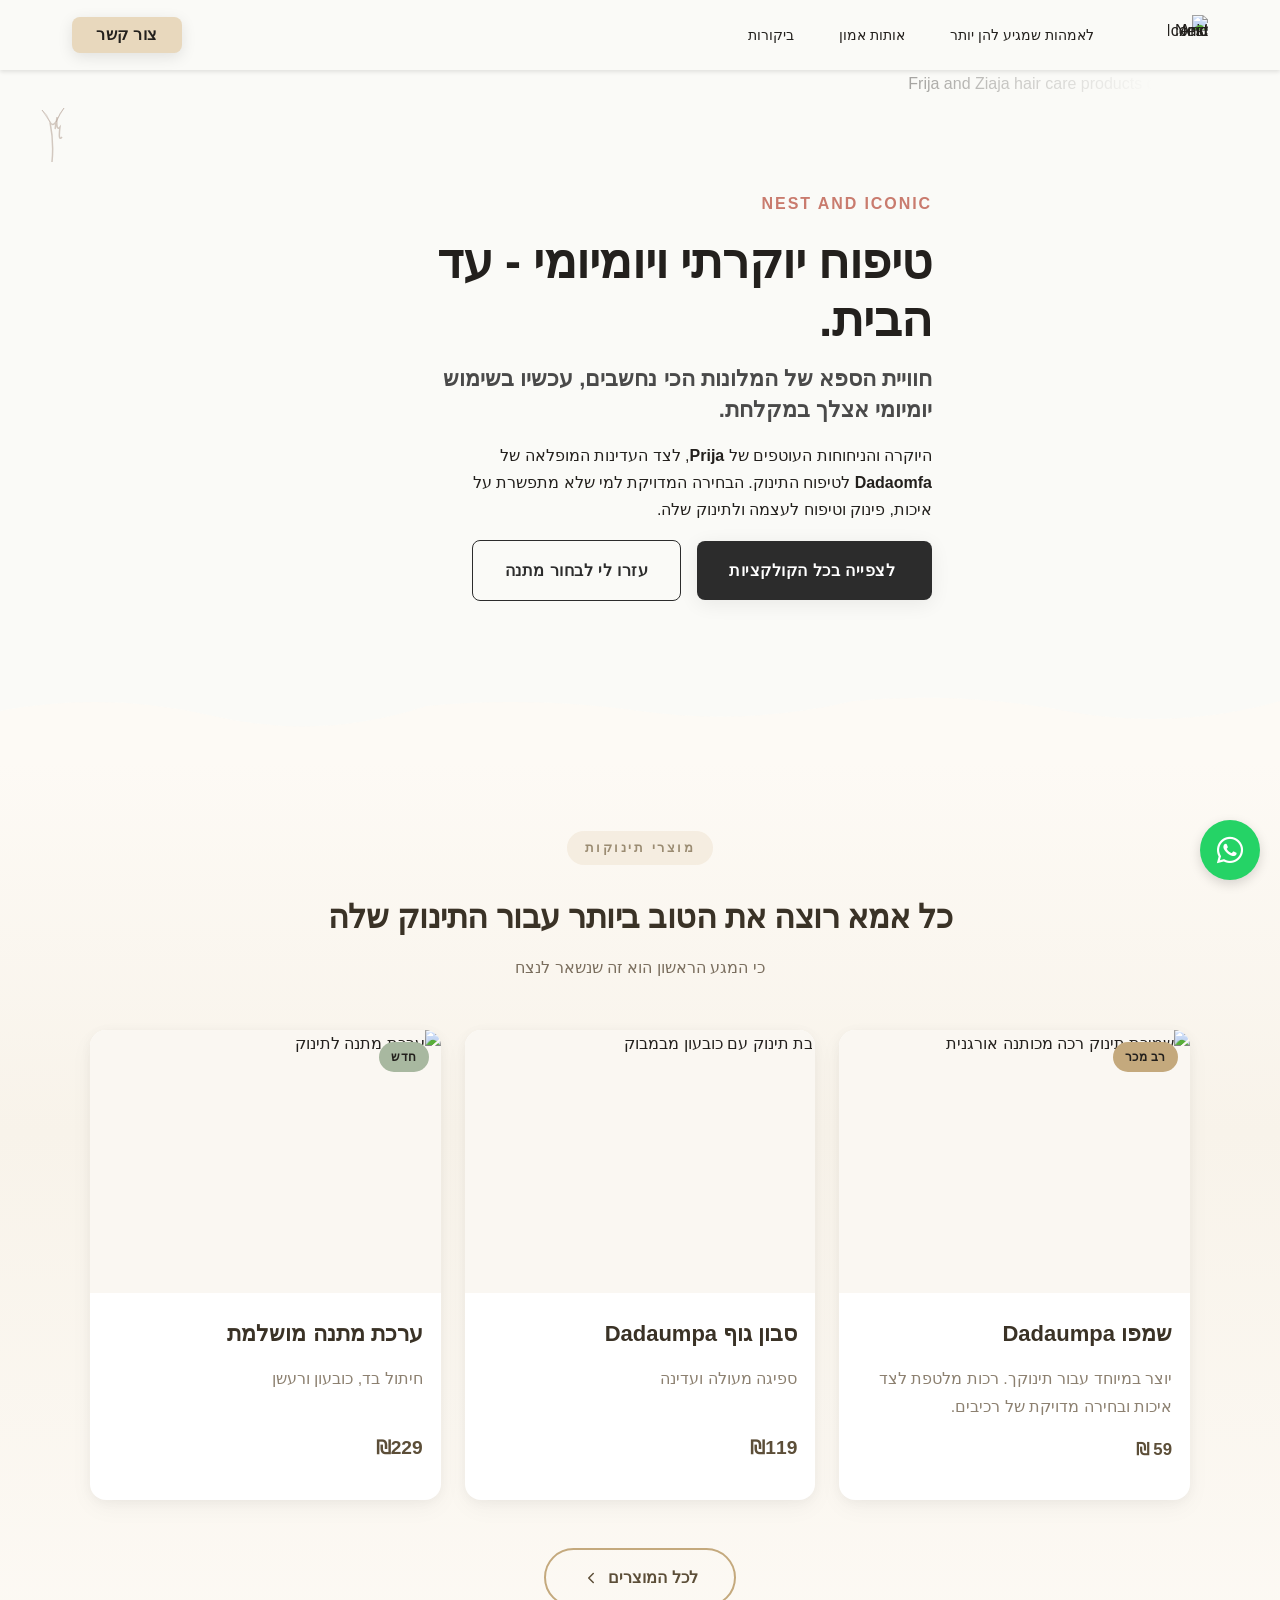
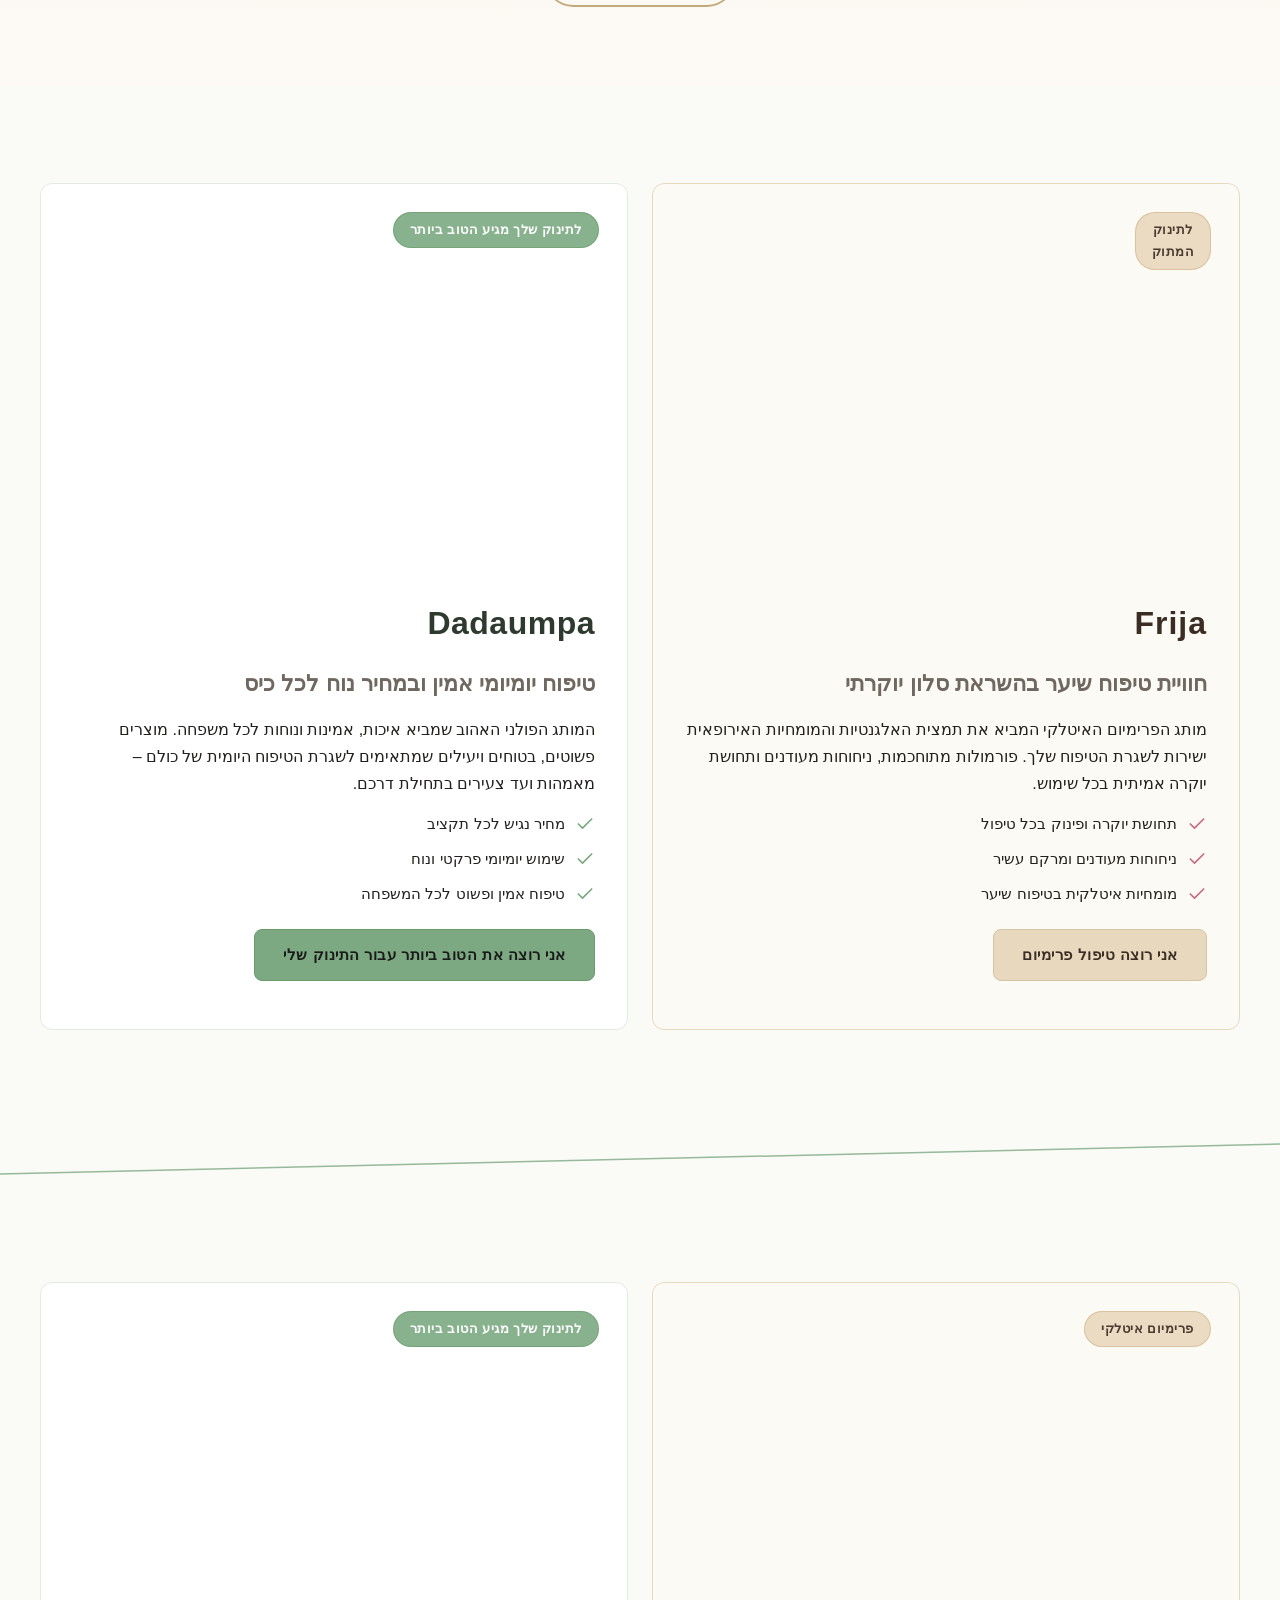
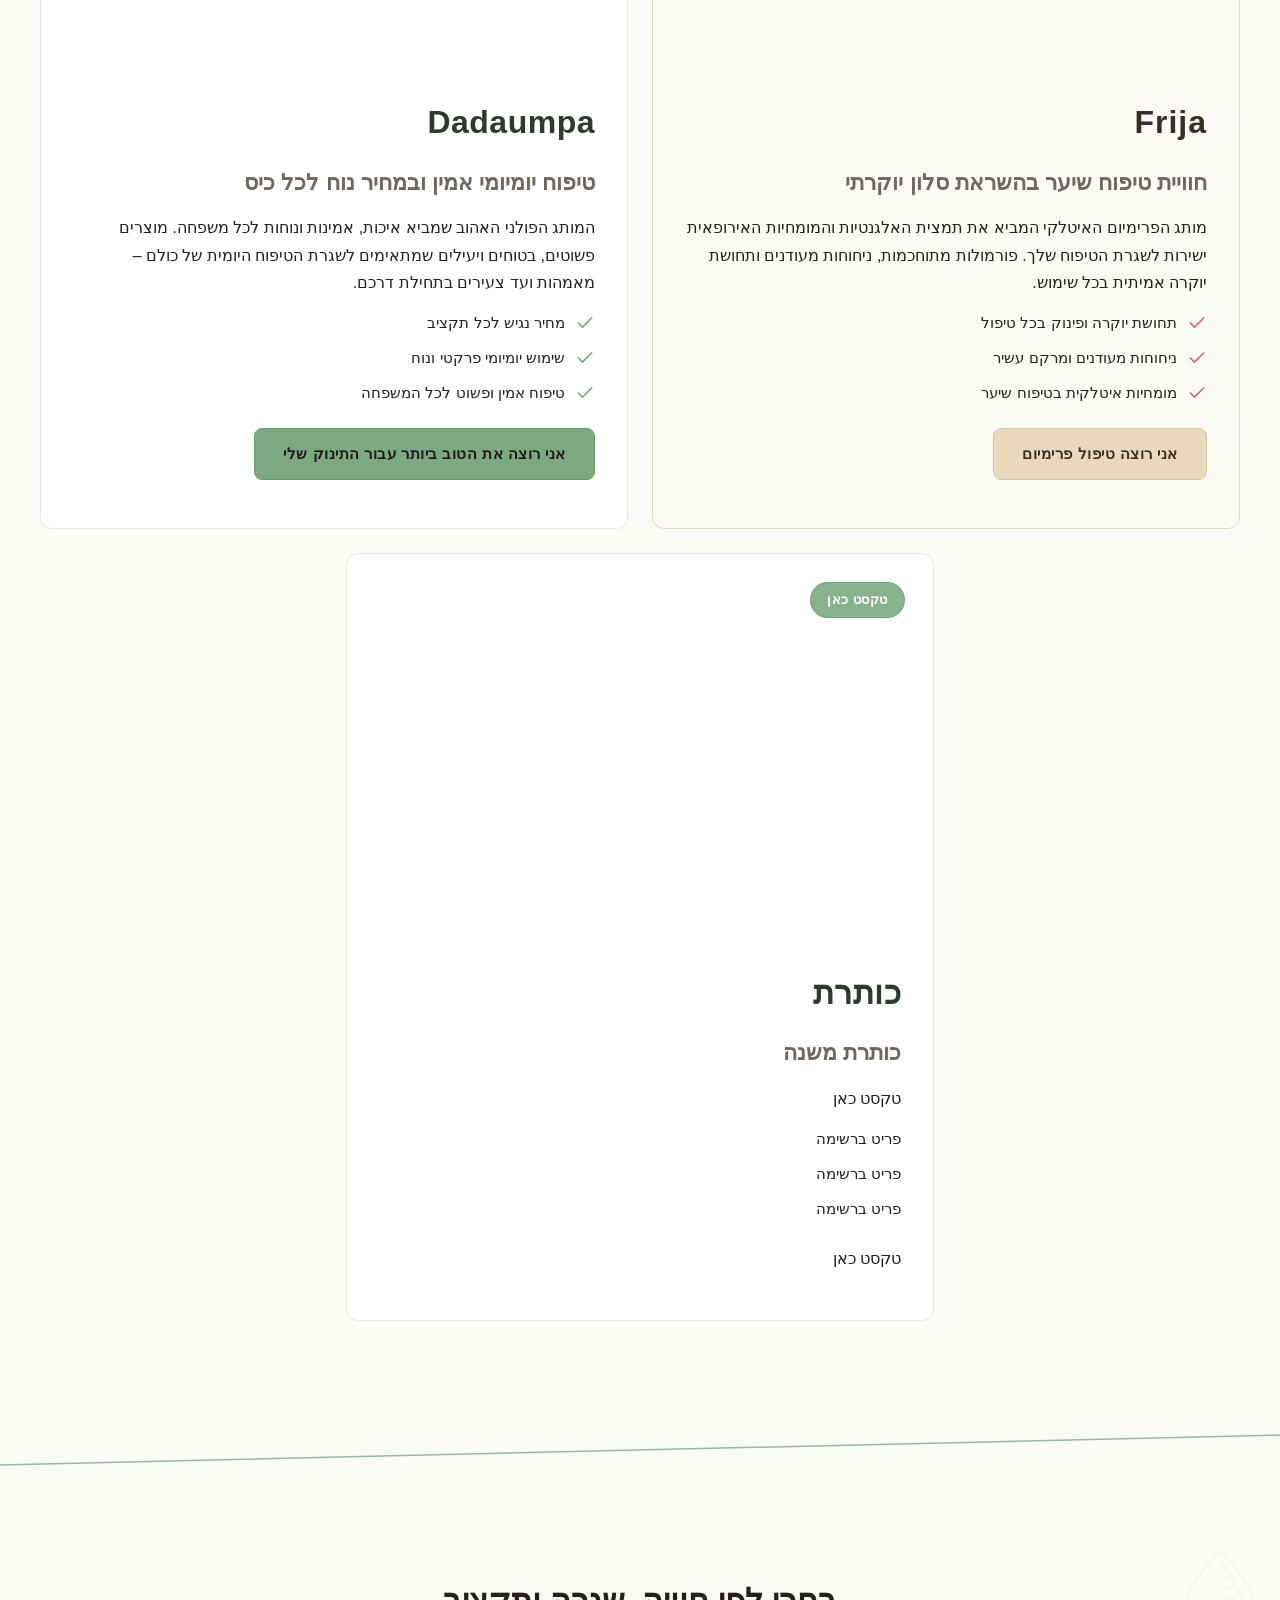
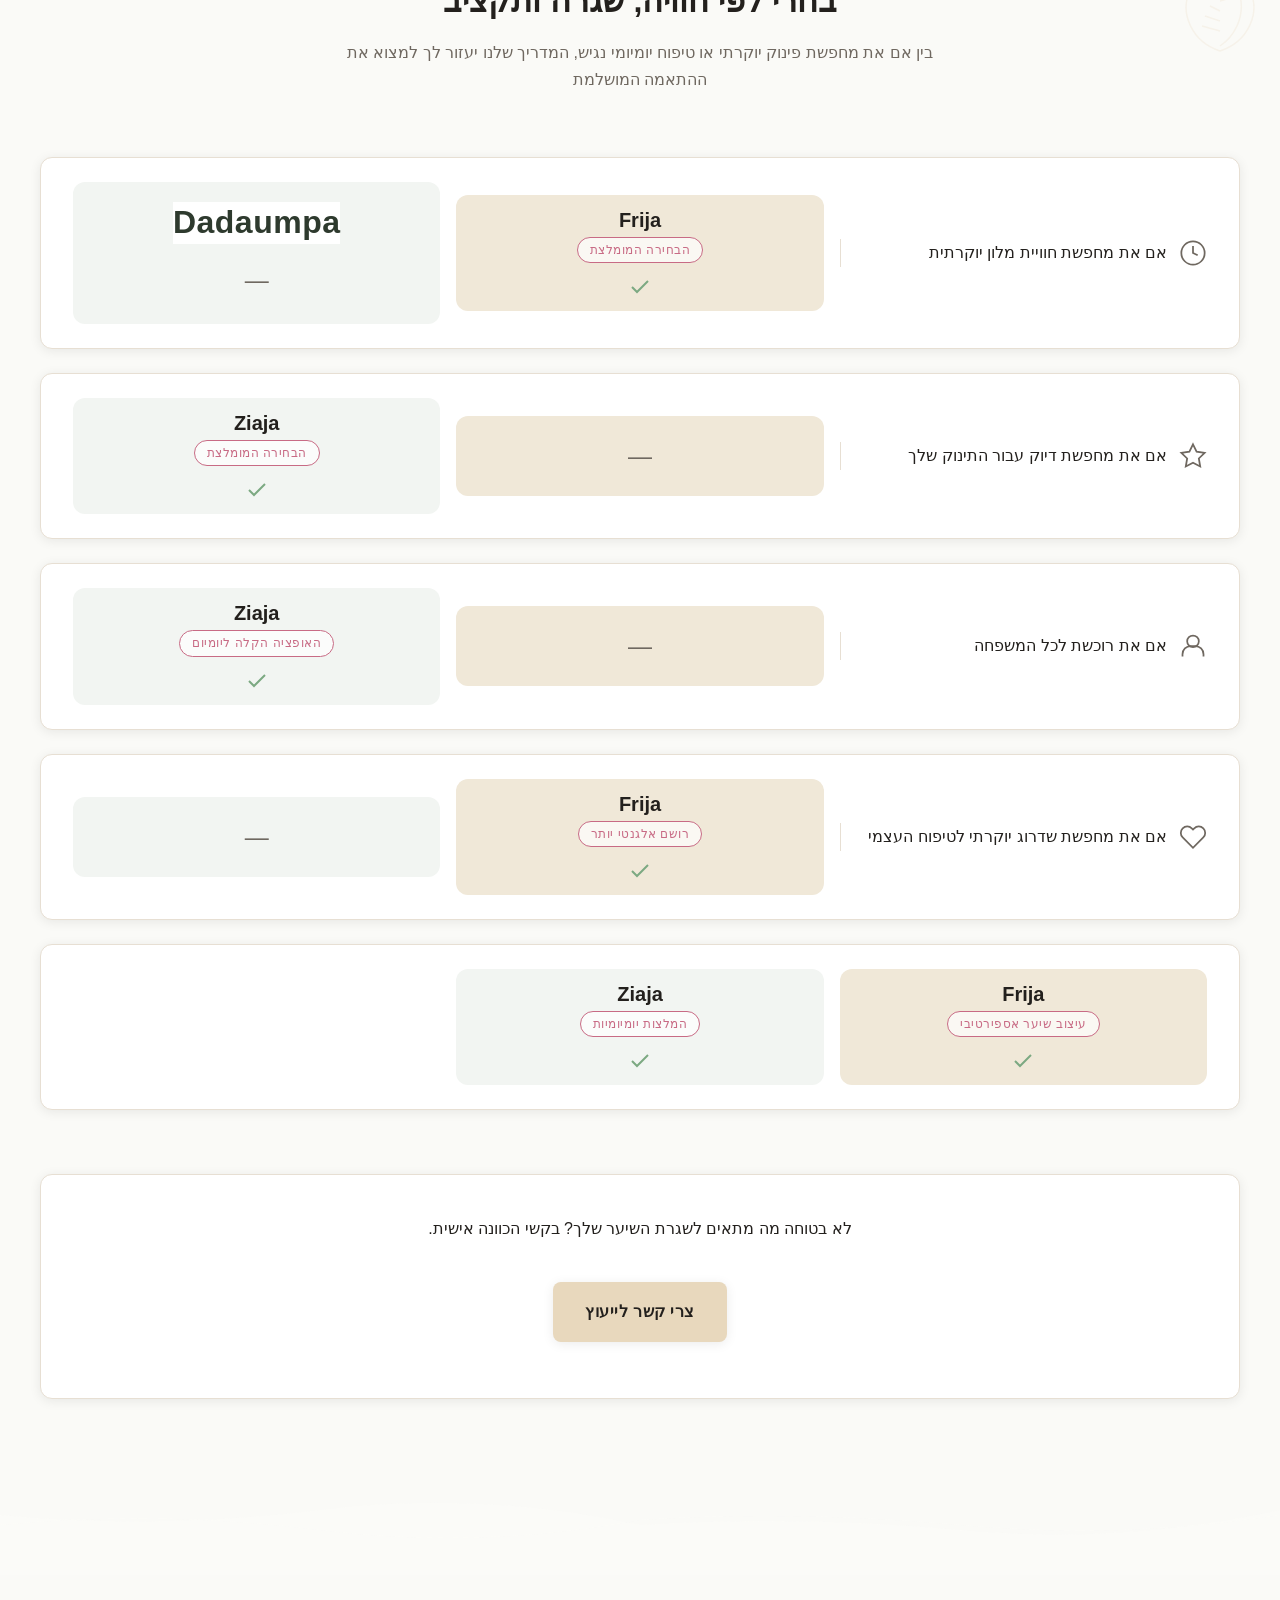
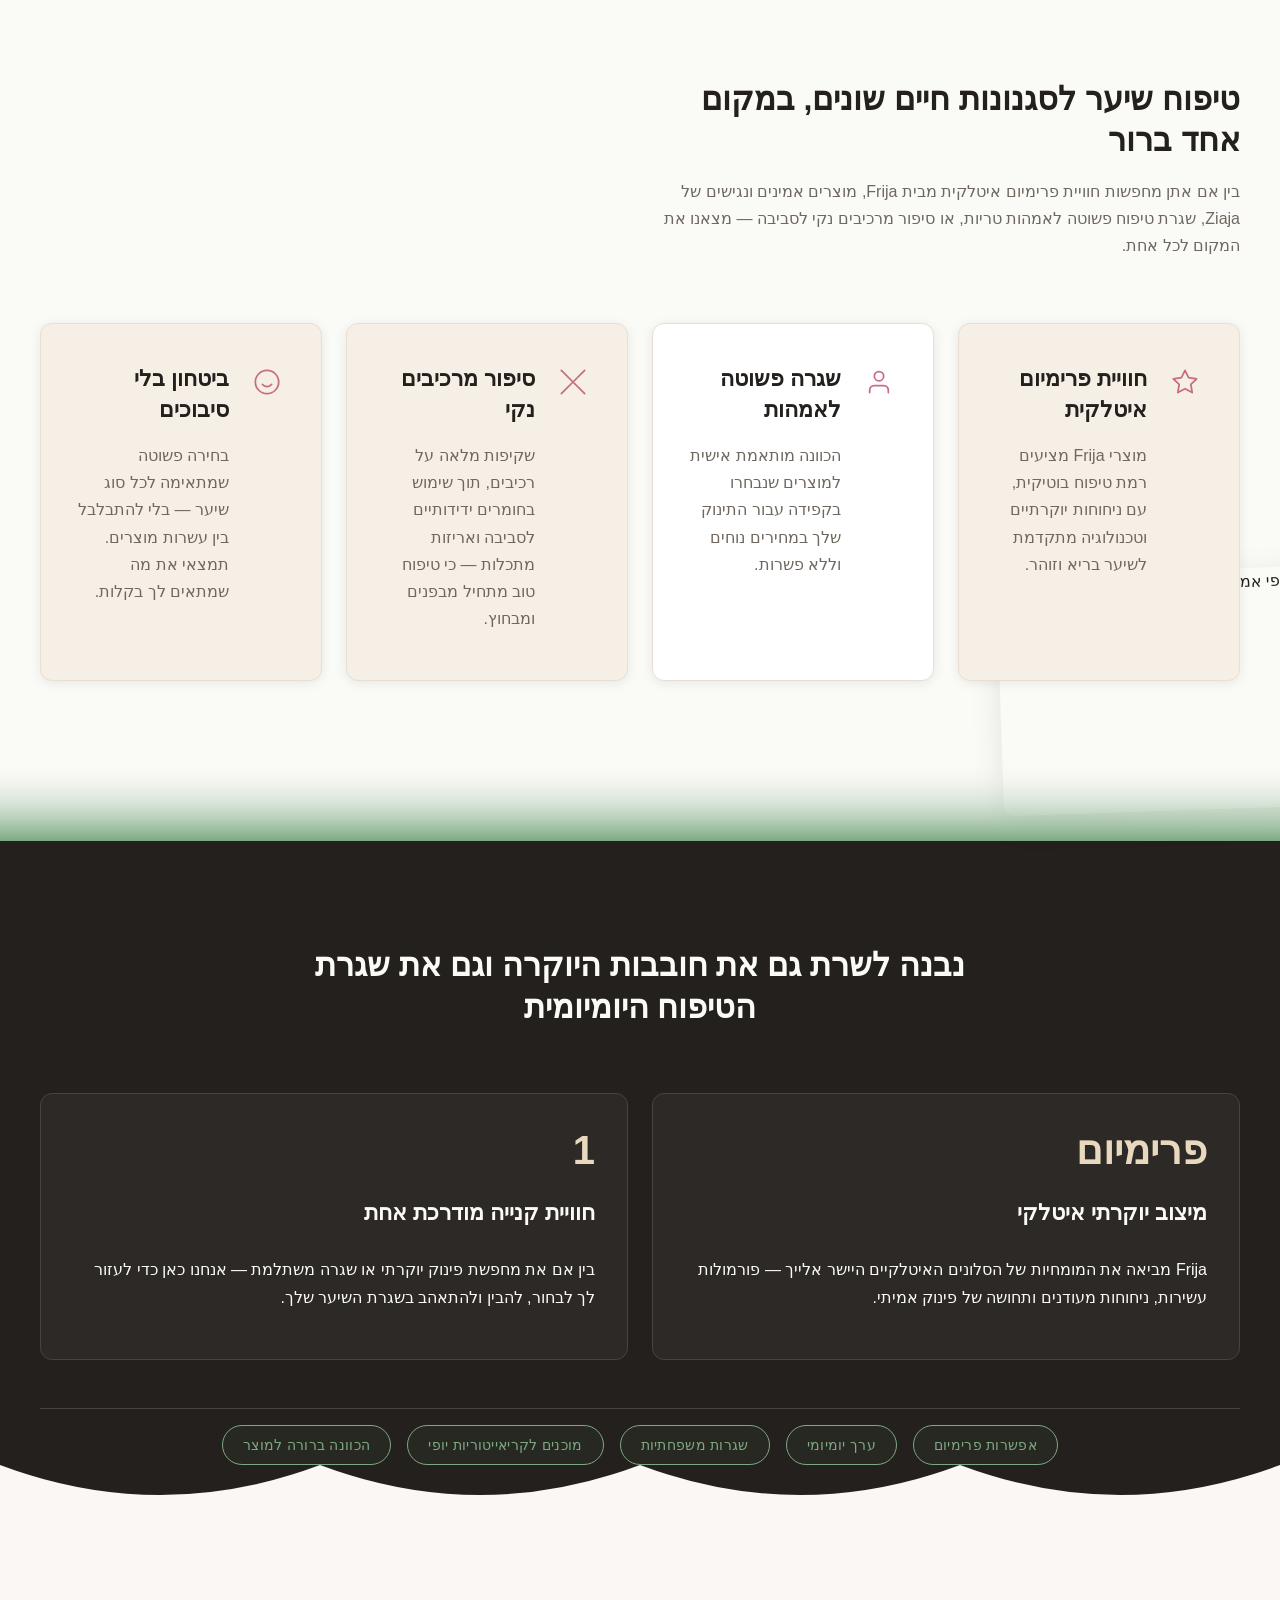
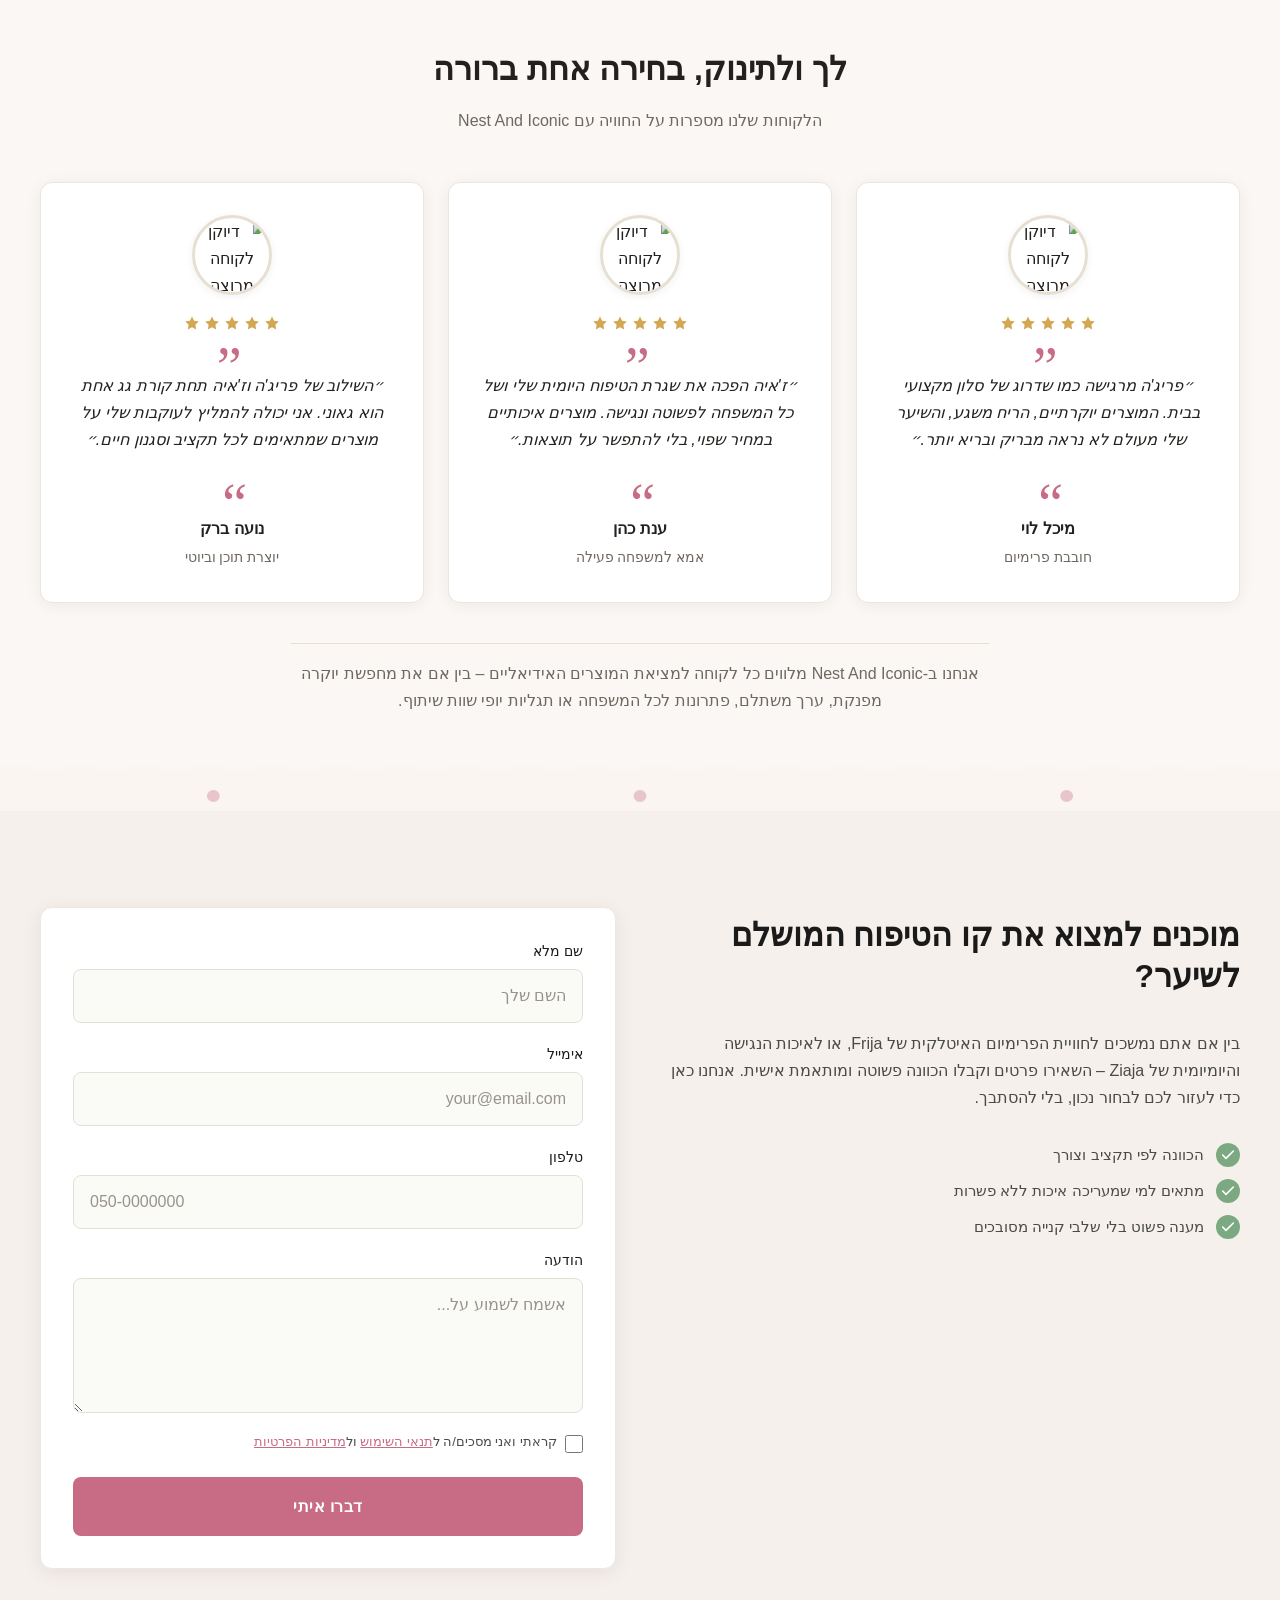
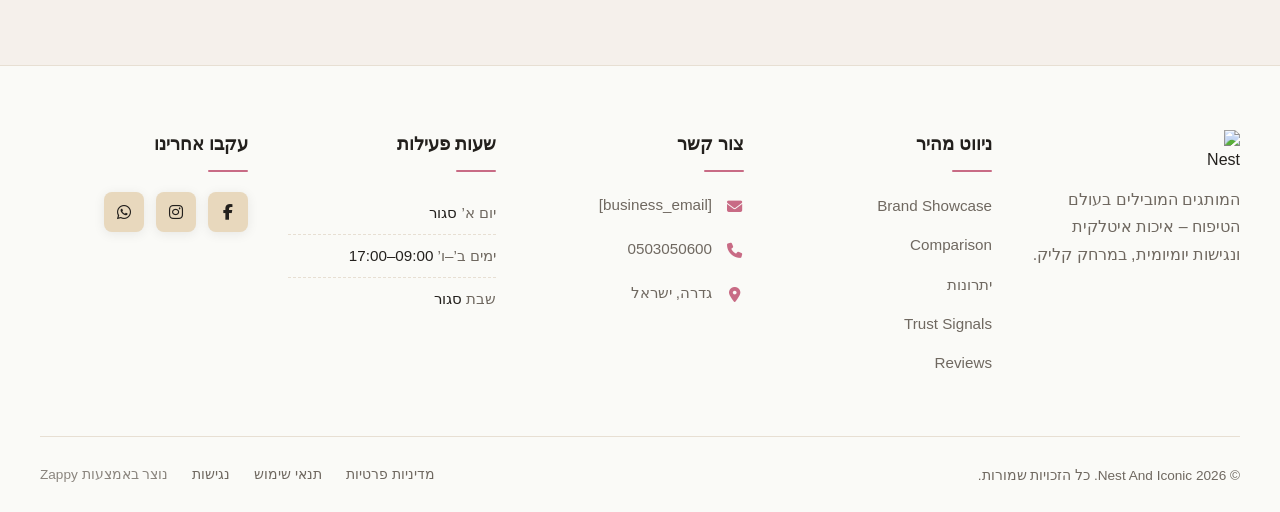
==== commit 0a5ea938: "Incremental sync: 1 page(s) — text_edit" ====
--- a/public/index.html
+++ b/public/index.html
@@ -1 +1 @@
-<!doctype html><html dir="rtl" lang="he"><head><meta charset="UTF-8"><meta content="width=device-width,initial-scale=1" name="viewport"><meta content="index, follow" name="robots"><title>גלי יופי ויוקרה יומיומית — Nest And Iconic</title><meta content="הכניסי לחייך עולם של טיפוח שיער מוקפד עם המותגים פריג'ה וזאיה. מצאי את המוצר המושלם לשיערך, בין אם את חולמת על יוקרה איטלקית או מחפשת איכות נגישה. התחילי את מסע הטיפוח שלך עוד היום!" name="description"><meta content="Beauty &amp; Personal Care, טיפוח שיער יוקרתי, מותגי שיער מובילים, time to yourself, פריג'ה וזאיה" name="keywords"><link href="/assets/favicon.ico" rel="icon" type="image/x-icon"><link href="/assets/favicon-16x16.png" rel="icon" type="image/png" sizes="16x16"><link href="/assets/favicon-32x32.png" rel="icon" type="image/png" sizes="32x32"><link href="/assets/favicon-48x48.png" rel="icon" type="image/png" sizes="48x48"><link href="/assets/favicon-192x192.png" rel="icon" type="image/png" sizes="192x192"><link href="/assets/favicon-512x512.png" rel="icon" type="image/png" sizes="512x512"><link href="/assets/apple-touch-icon.png" rel="apple-touch-icon"><script>!function(){"use strict";var t="29273329-be31-4e87-b1aa-1c647ba8ab93",e="https://api.zappy5.com/api/analytics/track",a=18e5,n=2592e6,o=!0,i=!0,r=!0;var s=function(){var e="zappy_visitor_"+t,a=null;try{if(a=localStorage.getItem(e)){var o=JSON.parse(a),i=Date.now();if(i-o.created<n)return o.lastSeen=i,localStorage.setItem(e,JSON.stringify(o)),o.id}}catch(t){console.warn("Zappy Analytics: LocalStorage not available")}var r="zv_"+Date.now()+"_"+Math.random().toString(36).substr(2,9);try{localStorage.setItem(e,JSON.stringify({id:r,created:Date.now(),lastSeen:Date.now()}))}catch(t){}return r}(),c=function(){var e="zappy_session_"+t,n=null;try{if(n=sessionStorage.getItem(e)){var o=JSON.parse(n),i=Date.now();if(i-o.timestamp<a)return o.timestamp=i,sessionStorage.setItem(e,JSON.stringify(o)),o.id}}catch(t){console.warn("Zappy Analytics: SessionStorage not available")}var r="zs_"+Date.now()+"_"+Math.random().toString(36).substr(2,9);try{sessionStorage.setItem(e,JSON.stringify({id:r,timestamp:Date.now()}))}catch(t){}return r}();function l(a,n){n=n||{};var o={website_id:t,event_type:a,page_path:window.location.pathname,referrer:document.referrer||"direct",visitor_id:s,session_id:c,metadata:n};if(navigator.sendBeacon){var i=new Blob([JSON.stringify(o)],{type:"application/json"});navigator.sendBeacon(e,i)}else fetch(e,{method:"POST",headers:{"Content-Type":"application/json"},body:JSON.stringify(o),keepalive:!0}).catch(function(t){console.warn("Zappy Analytics: Failed to track event",t)})}o&&l("pageview",{title:document.title,url:window.location.href}),i&&document.addEventListener("click",function(t){var e=t.target;if("BUTTON"===e.tagName||e.closest("button")){var a="BUTTON"===e.tagName?e:e.closest("button");l("click",{element:"button",text:a.textContent.trim().substring(0,100),id:a.id||null,class:a.className||null})}else if("A"===e.tagName||e.closest("a")){var n="A"===e.tagName?e:e.closest("a");l("navigation",{element:"link",text:n.textContent.trim().substring(0,100),href:n.href,external:n.hostname!==window.location.hostname})}},!0),r&&document.addEventListener("submit",function(t){var e=t.target;l("form_submit",{form_id:e.id||null,form_name:e.name||null,form_action:e.action||null,form_method:e.method||"GET"})},!0);var m=Date.now();window.addEventListener("beforeunload",function(){l("page_unload",{time_on_page:Math.floor((Date.now()-m)/1e3),page_path:window.location.pathname})}),window.zappyAnalytics={track:l,getVisitorId:function(){return s},getSessionId:function(){return c}}}()</script><script>!function(){"use strict";if(!window.zappyFireMarketingEvent){var t={begin_checkout:"checkout_started",purchase:"checkout_complete",add_to_cart:"add_to_cart",view_product:"view_product"},e={whatsapp_click:{ga4:"contact",meta:"Contact",gtm:"whatsapp_click",ecom:!1},phone_click:{ga4:"contact",meta:"Contact",gtm:"phone_click",ecom:!1},contact_form_submitted:{ga4:"generate_lead",meta:"Lead",gtm:"contact_form_submitted",ecom:!1},checkout_started:{ga4:"begin_checkout",meta:"InitiateCheckout",gtm:"begin_checkout",ecom:!0},checkout_complete:{ga4:"purchase",meta:"Purchase",gtm:"purchase",ecom:!0},product_inquiry:{ga4:"generate_lead",meta:"Lead",gtm:"product_inquiry",ecom:!1},add_to_cart:{ga4:"add_to_cart",meta:"AddToCart",gtm:"add_to_cart",ecom:!0},view_product:{ga4:"view_item",meta:"ViewContent",gtm:"view_item",ecom:!0}};window.zappyFireMarketingEvent=function(r,o,u){try{u=u||{};var p=t[r]||r,d=e[p];if(!d)return;if((o=o||{}).pagePath||o.page_path||(o.pagePath=a()),"checkout_complete"===p){var l=String(o.orderId||o.order_id||o.transaction_id||"");if(l&&function(t){if(!t)return!1;try{return"1"===sessionStorage.getItem(i(t))}catch(t){return!1}}(l))return;l&&function(t){if(t)try{sessionStorage.setItem(i(t),"1")}catch(t){}}(l)}if(!u.skipFirstParty)try{window.zappyAnalytics&&"function"==typeof window.zappyAnalytics.track&&window.zappyAnalytics.track(p,o)}catch(t){}try{if(window.dataLayer=window.dataLayer||[],d.ecom){var _=c(p,o),m={};_.transaction_id&&(m.transaction_id=_.transaction_id),null!=_.value&&(m.value=_.value),_.currency&&(m.currency=_.currency),_.items&&(m.items=_.items),window.dataLayer.push({event:d.gtm,ecommerce:m}),"checkout_complete"!==p&&"checkout_started"!==p||window.dataLayer.push({event:p,ecommerce:m})}else{var s={event:d.gtm};for(var h in o)Object.prototype.hasOwnProperty.call(o,h)&&(s[h]=o[h]);window.dataLayer.push(s)}}catch(t){}try{"function"==typeof window.gtag&&window.gtag("event",d.ga4,c(p,o))}catch(t){}try{"function"==typeof window.fbq&&window.fbq("track",d.meta,function(t,e){for(var r=n(e=e||{}),a=parseFloat(null!=e.value?e.value:null!=e.total?e.total:0)||0,c=String(e.currency||"USD").toUpperCase(),i=[],o=0,u=0;u<r.length;u++)r[u].item_id&&i.push(r[u].item_id),o+=r[u].quantity||1;if("checkout_complete"===t)return{value:a,currency:c,content_ids:i.length?i:void 0,content_type:"product",num_items:o||void 0,order_id:String(e.order_id||e.orderId||e.transaction_id||e.orderNumber||"")||void 0};if("checkout_started"===t)return{value:a,currency:c,content_ids:i.length?i:void 0,content_type:"product",num_items:o||parseInt(null!=e.itemCount?e.itemCount:0,10)||void 0};if("add_to_cart"===t){var p=String(e.productId||e.product_id||i[0]||"");return{value:a||(r[0]?r[0].price*r[0].quantity:0),currency:c,content_ids:p?[p]:i.length?i:void 0,content_type:"product",content_name:e.productName||e.product_name||r[0]&&r[0].item_name,num_items:parseInt(null!=e.quantity?e.quantity:o||1,10)||1}}if("view_product"===t){var d=String(e.productId||e.product_id||i[0]||"");return{value:a||parseFloat(null!=e.price?e.price:0)||0,currency:c,content_ids:d?[d]:i.length?i:void 0,content_type:"product",content_name:e.productName||e.product_name||r[0]&&r[0].item_name}}return"whatsapp_click"===t||"phone_click"===t?{content_name:"whatsapp_click"===t?"WhatsApp":"Phone",content_category:"contact"}:"contact_form_submitted"===t||"product_inquiry"===t?{content_name:"product_inquiry"===t?"Product inquiry":"Contact form",content_category:e.productName||e.product_name||void 0}:e}(p,o))}catch(t){}}catch(t){}};var r=Object.create(null);document.addEventListener("click",function(t){try{var e=t.target;if(!e)return;var r=u(e,".whatsapp-float, a.whatsapp-float, [data-zappy-whatsapp]"),n=function(t){for(var e=t;e&&e!==document;){if("A"===e.tagName)return e;e=e.parentElement}return null}(e),c=n&&n.href||"";if(r||n&&function(t){if(!t)return!1;var e=String(t).toLowerCase();return-1!==e.indexOf("wa.me/")||-1!==e.indexOf("api.whatsapp.com")||-1!==e.indexOf("whatsapp.com/send")||0===e.indexOf("whatsapp:")}(c)){if(!o("wa:"+c)){var i=r?"float":"link";window.zappyFireMarketingEvent("whatsapp_click",{source:i,href:c||null,pagePath:a()})}return}var p=u(e,".phone-header-btn, .nav-phone-btn, .call-btn, [data-zappy-phone]"),d="";if(n&&n.href&&0===String(n.href).toLowerCase().indexOf("tel:")?d=n.href:p&&p.href&&0===String(p.href).toLowerCase().indexOf("tel:")&&(d=p.href),p||d){var l="";return d&&(l=String(d).replace(/^tel:/i,"").trim()),void(o("tel:"+(l||p&&p.id||"btn"))||window.zappyFireMarketingEvent("phone_click",{source:p?"button":"link",phone:l||null,href:d||null,pagePath:a()}))}}catch(t){}},!0)}function a(){try{if(window.ZAPPY_CONFIG&&window.ZAPPY_CONFIG.currentPagePath)return window.ZAPPY_CONFIG.currentPagePath}catch(t){}try{return window.location.pathname||"/"}catch(t){return"/"}}function n(t){var e=(t=t||{}).items||t.cartItems||t.cart_items||t.lineItems||[];Array.isArray(e)||(e=[]);for(var r=[],a=0;a<e.length;a++){var n=e[a];if(n&&"object"==typeof n){var c=String(n.item_id||n.productId||n.product_id||n.id||"").trim(),i=String(n.item_name||n.productName||n.product_name||n.name||"").trim(),o=parseFloat(null!=n.price?n.price:null!=n.unitPrice?n.unitPrice:0)||0,u=Math.max(1,parseInt(null!=n.quantity?n.quantity:null!=n.qty?n.qty:1,10)||1);(c||i)&&r.push({item_id:c||i,item_name:i||c,price:o,quantity:u})}}return r}function c(t,e){var r=n(e=e||{}),c=parseFloat(null!=e.value?e.value:null!=e.total?e.total:0)||0,i=String(e.currency||"USD").toUpperCase();if("checkout_complete"===t)return{transaction_id:String(e.transaction_id||e.orderId||e.order_id||e.orderNumber||"")||void 0,value:c,currency:i,items:r};if("checkout_started"===t)return{value:c,currency:i,items:r};if("add_to_cart"===t){var o=r.length?r:[{item_id:String(e.productId||e.product_id||""),item_name:String(e.productName||e.product_name||""),price:parseFloat(null!=e.value?e.value:null!=e.price?e.price:0)||0,quantity:parseInt(null!=e.quantity?e.quantity:1,10)||1}].filter(function(t){return t.item_id||t.item_name});return{value:c||(o[0]?o[0].price*o[0].quantity:0),currency:i,items:o}}if("view_product"===t){var u=r.length?r:[{item_id:String(e.productId||e.product_id||""),item_name:String(e.productName||e.product_name||""),price:parseFloat(null!=e.price?e.price:null!=e.value?e.value:0)||0,quantity:1}].filter(function(t){return t.item_id||t.item_name});return{currency:i,value:c||(u[0]?u[0].price:0),items:u}}return"whatsapp_click"===t||"phone_click"===t?{method:"whatsapp_click"===t?"whatsapp":"phone",page_path:e.pagePath||a()}:"contact_form_submitted"===t||"product_inquiry"===t?{page_path:e.pagePath||a()}:e}function i(t){return"zappy_purchase_fired_"+String(t||"")}function o(t){var e=Date.now();return!!(r[t]&&e-r[t]<800)||(r[t]=e,!1)}function u(t,e){return t&&t.closest?t.closest(e):null}}()</script><meta content="גלי יופי ויוקרה יומיומית — Nest And Iconic" property="og:title"><meta content="הכניסי לחייך עולם של טיפוח שיער מוקפד עם המותגים פריג'ה וזאיה. מצאי את המוצר המושלם לשיערך, בין אם את חולמת על יוקרה איטלקית או מחפשת איכות נגישה. התחילי את מסע הטיפוח שלך עוד היום!" property="og:description"><meta content="summary_large_image" name="twitter:card"><meta content="גלי יופי ויוקרה יומיומית — Nest And Iconic" name="twitter:title"><meta content="הכניסי לחייך עולם של טיפוח שיער מוקפד עם המותגים פריג'ה וזאיה. מצאי את המוצר המושלם לשיערך, בין אם את חולמת על יוקרה איטלקית או מחפשת איכות נגישה. התחילי את מסע הטיפוח שלך עוד היום!" name="twitter:description"><meta content="website" property="og:type"><meta content="he_IL" property="og:locale"><style>.skip-link{position:absolute;top:0;left:0;transform:translateY(-200%);padding:12px 18px;background:var(--bg-dark,#1a1a1a);color:var(--text-light,#fff);font-weight:600;border-radius:0 0 8px 0;z-index:10000}.skip-link:focus{transform:none;outline:2px solid var(--ring,#fff);outline-offset:2px}:focus-visible{outline:2px solid var(--ring,currentColor);outline-offset:3px}</style><link href="/assets/favicon.ico" rel="icon" type="image/x-icon"><link href="/assets/favicon-16x16.png" rel="icon" type="image/png" sizes="16x16"><link href="/assets/favicon-32x32.png" rel="icon" type="image/png" sizes="32x32"><link href="/assets/favicon-48x48.png" rel="icon" type="image/png" sizes="48x48"><link href="/assets/favicon-192x192.png" rel="icon" type="image/png" sizes="192x192"><link href="/assets/favicon-512x512.png" rel="icon" type="image/png" sizes="512x512"><link href="/assets/apple-touch-icon.png" rel="apple-touch-icon"><link href="https://cdn.jsdelivr.net/npm/vanilla-cookieconsent@3/dist/cookieconsent.css" rel="stylesheet"><style id="zappy-critical-above-fold-css">html{box-sizing:border-box;-webkit-text-size-adjust:100%}*,::after,::before{box-sizing:inherit}body{margin:0;min-width:320px;overflow-x:clip}img,svg,video{max-width:100%;height:auto}main{display:block}.container{width:min(100% - 32px,1200px);margin-inline:auto}.navbar,header .navbar,header[role=banner],nav.navbar{position:relative;z-index:1000;width:100%}.nav-container,.navbar .container{display:flex;align-items:center;justify-content:space-between;min-height:64px}.logo,.logo-link img{display:block;width:35px;height:35px;object-fit:contain}#navMenu,.nav-menu{list-style:none;margin:0;padding:0}#navMenu a,.nav-menu a,.navbar .nav-links a,.navbar a{color:inherit;text-decoration:none}#navMenu .sub-menu,.nav-menu .sub-menu,.navbar .sub-menu{display:none}.fa,.fa-brands,.fa-regular,.fa-solid,.fab,.far,.fas{display:inline-block;min-width:1em;text-align:center}html:not(#zappy-noop) .navbar:has(.nav-ecommerce-icons)>.phone-header-btn,html:not(#zappy-noop)[data-zappy-site-type=ecommerce] .phone-header-btn{display:none!important;visibility:hidden!important;width:0!important;height:0!important;pointer-events:none!important}.zappy-preview-empty-store-cta{display:none!important;visibility:hidden!important;height:0!important;max-height:0!important;overflow:hidden!important;margin:0!important;padding:0!important;border:0!important;box-shadow:none!important}.zappy-catalog-menu{background:var(--surface-color,var(--surface,linear-gradient(135deg,#f8f9fa 0,#fff 100%)));border-bottom:1px solid var(--border-color,#e5e7eb);padding:0;position:sticky;top:0;z-index:90}.zappy-catalog-menu.rtl,.zappy-catalog-menu[dir=rtl]{direction:rtl}.zappy-catalog-menu.ltr,.zappy-catalog-menu[dir=ltr]{direction:ltr}.catalog-menu-container{max-width:1440px;margin:0 auto;display:flex;align-items:center;gap:8px;padding:10px 24px;overflow:visible}.catalog-menu-categories,.catalog-menu-list{display:flex;align-items:center;gap:4px;flex-wrap:wrap;margin:0;padding:0;list-style:none}.catalog-menu-item{display:inline-flex;align-items:center;padding:8px 16px;font-size:14px;font-weight:500;color:var(--text-color,var(--text,#374151));text-decoration:none;border-radius:20px;white-space:nowrap}.catalog-menu-all{background:var(--primary-color,var(--primary,#111));color:var(--text-light,#fff)!important}.catalog-menu-parent{position:relative;display:inline-flex;align-items:center}.catalog-menu-trigger{display:inline-flex;align-items:center;gap:6px}.catalog-menu-chevron{flex-shrink:0}.catalog-menu-parent>.sub-menu{display:none!important;visibility:hidden!important;opacity:0!important;pointer-events:none!important}.hero-section,.index-hero-section,section[class*=hero]{position:relative;overflow:hidden;min-height:560px}.hero-bg-image,.hero-bg-wrapper,section[class*=hero] [class*=hero-bg]{position:absolute;inset:0;width:100%;height:100%}.hero-bg-image img,.hero-bg-wrapper img,section[class*=hero] [data-hero-bg],section[class*=hero] img[data-hero-background=true]{width:100%!important;height:100%!important;object-fit:cover!important;display:block}.hero-content,section[class*=hero] .container{position:relative;z-index:2}@media(max-width:768px){:root{--header-height:72px;--total-header-height:72px;--zappy-mobile-menu-top:72px}html[data-zappy-site-type=ecommerce] body{padding-top:var(--total-header-height,72px)}html[data-zappy-site-type=ecommerce] body>.navbar:not(.zappy-catalog-menu),html[data-zappy-site-type=ecommerce] body>nav.navbar{position:fixed!important;top:0;left:0;right:0;z-index:100000;width:100%;margin-bottom:0}.zappy-catalog-menu{position:fixed;top:var(--header-height,72px);left:0;right:0;z-index:99999}.nav-container,.navbar .container{min-height:60px}#navMenu,.nav-menu{max-width:100vw;overflow-x:hidden}.hero-section,.index-hero-section,section[class*=hero]{min-height:100svh}.hero-bg-image,.hero-bg-wrapper,.hero-scrim{min-height:100svh}}:root{--nav-bg:#FAFAF7}.navbar{background-color:#fafaf7!important}/* ZAPPY_ANNOUNCEMENT_HEADER_OFFSET_CSS_V3 */ :root{--zappy-header-stack-height:calc(var(--zappy-announcement-height, 40px) + var(--header-height, 72px))}body:has(.zappy-announcement-bar) .navbar:not(.zappy-catalog-menu):not(.mobile-search-panel),body:has(.zappy-announcement-bar) header.navbar,body:has(.zappy-announcement-bar) nav.navbar:not(.zappy-catalog-menu){top:var(--zappy-announcement-height,40px)!important}[data-zappy-content-align]{display:flex!important;flex-direction:column!important}[data-zappy-content-align^=top-]{justify-content:flex-start!important}[data-zappy-content-align^=center-],[data-zappy-content-align^=lower-],[data-zappy-content-align^=upper-]{justify-content:center!important}[data-zappy-content-align^=bottom-]{justify-content:flex-end!important}[data-zappy-content-align$="-left"],[data-zappy-content-align$="-mid-left"]{align-items:flex-start!important;text-align:start!important}[data-zappy-content-align$="-center"]{align-items:center!important;text-align:center!important}[data-zappy-content-align$="-mid-right"],[data-zappy-content-align$="-right"]{align-items:flex-end!important;text-align:end!important}[data-zappy-content-align] [data-zappy-align-target]{margin-left:auto;margin-right:auto}[data-zappy-content-align$="-center"] [data-zappy-align-target],[data-zappy-content-align$="-center"] [data-zappy-align-target]>*{text-align:center!important}</style><link href="/styles.css" rel="stylesheet"><script>window.ZAPPY_WEBSITE_ID="29273329-be31-4e87-b1aa-1c647ba8ab93",window.ZAPPY_API_BASE="https://api.zappy5.com"</script><link href="/assets/site-index-hero-image-1-1784063153522-rviwnf.webp?v=1784063156249" rel="preload" as="image" fetchpriority="high"><style id="zappy-dropdown-submenu-styles">#navMenu li:has(.sub-menu),.nav-menu li:has(.sub-menu),.navbar li:has(.sub-menu),nav li:has(.sub-menu){position:relative}#navMenu .sub-menu,.nav-menu .sub-menu,.navbar .sub-menu,nav .sub-menu{display:block!important;position:absolute!important;top:100%;left:0;min-width:220px;border-radius:8px;box-shadow:0 8px 25px rgba(0,0,0,.15);padding:8px 0;opacity:0;visibility:hidden;transform:translateY(10px);transition:all .3s ease;z-index:1000;list-style:none;pointer-events:none}#navMenu li:hover>.sub-menu,.nav-menu li:hover>.sub-menu,.navbar li:hover>.sub-menu,nav li:hover>.sub-menu{opacity:1!important;visibility:visible!important;transform:translateY(0)!important;pointer-events:auto!important}.sub-menu li{list-style:none;margin:0;padding:0}.sub-menu a{display:block!important;padding:10px 16px!important;color:var(--text-dark,#333)!important;font-weight:500;text-decoration:none;white-space:nowrap;transition:background-color .2s}.sub-menu .zappy-nav-child>a{padding-left:28px!important;font-size:.9em!important;opacity:.85!important}[dir=rtl] .sub-menu .zappy-nav-child>a,html[lang=ar] .sub-menu .zappy-nav-child>a,html[lang=he] .sub-menu .zappy-nav-child>a{padding-left:10px!important;padding-right:28px!important}.sub-menu .zappy-nav-parent>a{font-weight:600!important}.sub-menu a:hover{background-color:#f5f5f5}[dir=rtl] .nav-menu .sub-menu,[dir=rtl] .navbar .sub-menu,[dir=rtl] nav .sub-menu,html[lang=ar] .nav-menu .sub-menu,html[lang=ar] .navbar .sub-menu,html[lang=ar] nav .sub-menu,html[lang=he] .nav-menu .sub-menu,html[lang=he] .navbar .sub-menu,html[lang=he] nav .sub-menu{left:auto!important;right:0!important}.sub-menu:empty,.sub-menu:not(:has(li)):not(:has(> a)),.sub-menu:not(:has(li:not(.zappy-hidden-menu-item))):not(:has(> a)){display:none!important;opacity:0!important;visibility:hidden!important;pointer-events:none!important}li:has(.menu-group-title):hover>.sub-menu{opacity:1!important;visibility:visible!important;transform:translateY(0)!important;pointer-events:auto!important}#navMenu>li>.menu-group-title,.nav-menu>li>.menu-group-title{display:inline-block;padding:.5rem 1rem;cursor:default;user-select:none}@media (max-width:768px){#navMenu .sub-menu,.nav-menu .sub-menu,.navbar .sub-menu,nav .sub-menu{position:static!important;transform:none!important;box-shadow:none!important;background:0 0!important;max-height:0;overflow:hidden;opacity:0;visibility:hidden;transition:max-height .3s ease,opacity .3s ease;padding:0!important;border-radius:0!important}#navMenu .sub-menu.mobile-expanded,.nav-menu .sub-menu.mobile-expanded,.navbar .sub-menu.mobile-expanded{max-height:none!important;overflow-y:visible!important;opacity:1!important;visibility:visible!important;padding:8px 0 8px 16px!important}[dir=rtl] .sub-menu.mobile-expanded,html[lang=he] .sub-menu.mobile-expanded{padding:8px 16px 8px 0!important}#navMenu li:hover>.sub-menu,.nav-menu li:hover>.sub-menu,.navbar li:hover>.sub-menu,nav li:hover>.sub-menu{opacity:0;visibility:hidden;pointer-events:none}#navMenu li>.sub-menu.mobile-expanded,.nav-menu li>.sub-menu.mobile-expanded,.navbar li>.sub-menu.mobile-expanded,nav li>.sub-menu.mobile-expanded{opacity:1!important;visibility:visible!important;pointer-events:auto!important}#navMenu li:has(.sub-menu),.nav-menu li:has(.sub-menu),.navbar li:has(.sub-menu),nav li:has(.sub-menu){display:flex!important;flex-wrap:wrap!important;align-items:center!important;position:relative!important;min-height:44px!important}#navMenu li:has(.sub-menu)>a,.nav-menu li:has(.sub-menu)>a,.navbar li:has(.sub-menu)>a,nav li:has(.sub-menu)>a{flex:1!important;min-width:0!important}#navMenu li:has(.sub-menu)>.menu-group-title,.nav-menu li:has(.sub-menu)>.menu-group-title,.navbar li:has(.sub-menu)>.menu-group-title,nav li:has(.sub-menu)>.menu-group-title{flex:1!important;min-width:0!important;padding:0!important;line-height:inherit!important}#navMenu li:has(.sub-menu)>.sub-menu,.nav-menu li:has(.sub-menu)>.sub-menu,.navbar li:has(.sub-menu)>.sub-menu,nav li:has(.sub-menu)>.sub-menu{flex-basis:100%!important;width:100%!important}#navMenu li:has(.sub-menu)>a [class*=arrow],#navMenu li:has(.sub-menu)>a [class*=chevron],.nav-menu li:has(.sub-menu)>a .fa-angle-down,.nav-menu li:has(.sub-menu)>a .fa-chevron-down,.nav-menu li:has(.sub-menu)>a [class*=arrow],.nav-menu li:has(.sub-menu)>a [class*=chevron],nav li:has(.sub-menu)>a [class*=arrow],nav li:has(.sub-menu)>a [class*=chevron]{display:none!important;visibility:hidden!important}.mobile-submenu-toggle{display:flex!important;align-items:center!important;justify-content:center!important;width:44px!important;height:auto!important;background:0 0!important;border:none!important;cursor:pointer!important;color:var(--text-dark)!important;position:static!important;flex-shrink:0!important;align-self:stretch!important;z-index:2!important;padding:0!important;margin:0!important}.mobile-submenu-toggle::after{content:''!important;width:0!important;height:0!important;border-left:6px solid transparent!important;border-right:6px solid transparent!important;border-top:7px solid currentColor!important;transition:transform .3s ease!important}.mobile-submenu-toggle.expanded::after{transform:rotate(180deg)!important}.sub-menu a{padding:10px 0!important;display:block!important;color:var(--text-dark)!important;white-space:normal!important}.sub-menu .zappy-nav-child>a{padding-left:28px!important;font-size:.9em!important;opacity:.85!important}[dir=rtl] .sub-menu .zappy-nav-child>a,html[lang=ar] .sub-menu .zappy-nav-child>a,html[lang=he] .sub-menu .zappy-nav-child>a{padding-left:0!important;padding-right:28px!important}.sub-menu .zappy-nav-parent>a{font-weight:600!important}#navMenu.active,.nav-menu.active{max-width:100vw!important;overflow-x:hidden!important;box-sizing:border-box!important}.navbar .sub-menu li a,.zappy-products-dropdown .sub-menu a,nav.navbar .sub-menu li a{color:var(--text-dark)!important}}@media (min-width:769px){.mobile-submenu-toggle{display:none!important}}</style><style id="zappy-widget-visibility">html[dir=rtl] .whatsapp-float{right:20px!important;left:auto!important}html:not([dir]) .whatsapp-float,html[dir=ltr] .whatsapp-float{left:20px!important;right:auto!important}html[dir=rtl] #mic-access-tool-general-button,html[dir=rtl] #mic-init-access-tool #mic-access-tool-general-button,html[dir=rtl] #mic-init-access-tool .mic-access-tool-general-button,html[dir=rtl] ._access-icon,html[dir=rtl] .mic-access-tool-general-button{left:20px!important;right:auto!important}html:not([dir]) #mic-access-tool-general-button,html:not([dir]) #mic-init-access-tool #mic-access-tool-general-button,html:not([dir]) #mic-init-access-tool .mic-access-tool-general-button,html:not([dir]) ._access-icon,html:not([dir]) .mic-access-tool-general-button,html[dir=ltr] #mic-access-tool-general-button,html[dir=ltr] #mic-init-access-tool #mic-access-tool-general-button,html[dir=ltr] #mic-init-access-tool .mic-access-tool-general-button,html[dir=ltr] ._access-icon,html[dir=ltr] .mic-access-tool-general-button{right:20px!important;left:auto!important}@media (max-width:768px){.whatsapp-float{display:flex!important}}@media (min-width:769px){.whatsapp-float{display:flex!important}}@media (max-width:768px){#mic-access-tool-general-button,#mic-init-access-tool #mic-access-tool-general-button,#mic-init-access-tool .mic-access-tool-general-button,._access-icon,.mic-access-tool-general-button{display:flex!important;visibility:visible!important;opacity:1!important;pointer-events:auto!important}#mic-access-tool-box.opened-mic-access-tool,#mic-init-access-tool #mic-access-tool-box.opened-mic-access-tool,.mic-access-tool-box.opened-mic-access-tool{visibility:visible!important;opacity:1!important;pointer-events:auto!important}}@media (min-width:769px){#mic-access-tool-general-button,#mic-init-access-tool #mic-access-tool-general-button,#mic-init-access-tool .mic-access-tool-general-button,._access-icon,.mic-access-tool-general-button{display:flex!important;visibility:visible!important;opacity:1!important;pointer-events:auto!important}#mic-access-tool-box.opened-mic-access-tool,#mic-init-access-tool #mic-access-tool-box.opened-mic-access-tool,.mic-access-tool-box.opened-mic-access-tool{visibility:visible!important;opacity:1!important;pointer-events:auto!important}}</style></head><body><a href="#main" class="skip-link">דלג לתוכן הראשי</a><nav class="navbar" dir="rtl"><button class="mobile-toggle" aria-label="Menu" id="mobileToggle"><svg viewBox="0 0 24 24" fill="none" style="display:block !important" class="hamburger-icon" width="24" height="24"><path d="M3 12h18M3 6h18M3 18h18" stroke="currentColor" stroke-width="2" stroke-linecap="round"></path></svg> <svg viewBox="0 0 24 24" fill="none" class="close-icon" width="24" height="24" style="display:none !important"><path d="M18 6L6 18M6 6l12 12" stroke="currentColor" stroke-width="2" stroke-linecap="round"></path></svg></button> <button class="phone-header-btn" aria-label="Call" data-phone="0503050600"><svg viewBox="0 0 24 24" fill="currentColor" width="20" height="20"><path d="M22 16.92v3a2 2 0 0 1-2.18 2 19.79 19.79 0 0 1-8.63-3.07 19.5 19.5 0 0 1-6-6 19.79 19.79 0 0 1-3.07-8.67A2 2 0 0 1 4.11 2h3a2 2 0 0 1 2 1.72 12.84 12.84 0 0 0 .7 2.81 2 2 0 0 1-.45 2.11L8.09 9.91a16 16 0 0 0 6 6l1.27-1.27a2 2 0 0 1 2.11-.45 12.84 12.84 0 0 0 2.81.7A2 2 0 0 1 22 16.92z"></path></svg></button><div class="nav-container"><div class="nav-right-group"><div class="nav-brand"><a href="/" class="logo-link"><img alt="Nest And Iconic" decoding="async" src="/assets/nest-and-iconic-beauty-personal-care-logo-1783830343568-a95ucc.webp?v=1783830344331-eqhmen" class="logo" height="35" width="35"></a></div><ul class="nav-menu" id="navMenu"><li><a href="#brand-showcase">לאמהות שמגיע להן יותר</a></li><li><a href="#trust-signals">אותות אמון</a></li><li><a href="#reviews">ביקורות</a></li><li class="mobile-contact-link nav-cta-mobile-item"><a href="#contact" class="nav-cta-btn">צור קשר</a></li></ul></div><div class="nav-cta-container"><a href="#contact" class="nav-cta-btn">צור קשר</a></div></div></nav><script>window.addEventListener("load",function(){const e=document.querySelector(".navbar, nav, header");if(!e)return void console.log("[Navbar] Navbar element not found");let t=document.getElementById("mobileToggle")||document.querySelector(".mobile-toggle")||document.querySelector(".hamburger")||document.querySelector(".hamburger-menu")||document.querySelector(".menu-toggle")||document.querySelector(".burger-menu")||document.querySelector('[aria-label="Menu"]')||document.querySelector('[aria-label="תפריט"]');const o=document.querySelector(".phone-header-btn"),n=window.getComputedStyle(e);let r=n.backgroundColor;if(console.log("[Navbar] Initial navbar background:",r),"transparent"===r||"rgba(0, 0, 0, 0)"===r||r.startsWith("rgba")&&r.includes(", 0)")){const e=n.backgroundImage;if(e&&"none"!==e)console.log("[Navbar] Navbar has background image/gradient, using dark text"),r="rgb(240, 240, 240)";else{const e=window.getComputedStyle(document.body).backgroundColor;console.log("[Navbar] Navbar transparent, using body background:",e),r=e}}const a=r.match(/\d+/g);if(a&&a.length>=3){const e=(.299*parseInt(a[0])+.587*parseInt(a[1])+.114*parseInt(a[2]))/255;console.log("[Navbar] Mobile button colors preserved from Claude CSS (luminance:",e.toFixed(2)+")");const n=document.createElement("style");n.id="zappy-mobile-nav-fix";document.documentElement.lang;document.documentElement.dir,n.textContent='\n        /* Hide mobile buttons on desktop, show only on mobile */\n        @media (min-width: 769px) {\n          .mobile-toggle,\n          .phone-header-btn {\n            display: none !important;\n          }\n        }\n        \n        /* Show and position mobile buttons correctly on mobile */\n        @media (max-width: 768px) {\n          .navbar,\n          nav.navbar {\n            min-height: 70px !important;\n          }\n\n          .mobile-toggle,\n          .phone-header-btn {\n            position: absolute !important;\n            top: 0 !important;\n            bottom: 0 !important;\n            margin-top: auto !important;\n            margin-bottom: auto !important;\n            transform: none !important;\n            z-index: 1001 !important;\n            display: flex !important;\n            align-items: center !important;\n            justify-content: center !important;\n            width: 36px !important;\n            height: 36px !important;\n            border-radius: 50% !important;\n            border: none !important;\n            cursor: pointer !important;\n            padding: 6px !important;\n            background: none !important;\n            color: var(--nav-text, var(--text-dark)) !important;\n            touch-action: manipulation !important;\n            -webkit-tap-highlight-color: transparent !important;\n          }\n\n          html[data-zappy-site-type="ecommerce"] .phone-header-btn,\n          body[data-zappy-site-type="ecommerce"] .phone-header-btn,\n          html[data-zappy-site-type="ecommerce"] header .phone-header-btn,\n          html[data-zappy-site-type="ecommerce"] nav .phone-header-btn {\n            display: none !important;\n            visibility: hidden !important;\n            width: 0 !important;\n            height: 0 !important;\n            min-width: 0 !important;\n            overflow: hidden !important;\n          }\n          \n          /* LTR positioning (default): hamburger LEFT, phone RIGHT */\n          html:not([dir="rtl"]):not([lang="he"]):not([lang="ar"]) .mobile-toggle,\n          html[dir="ltr"] .mobile-toggle {\n            left: 12px !important;\n            right: auto !important;\n          }\n          html:not([dir="rtl"]):not([lang="he"]):not([lang="ar"]) .phone-header-btn,\n          html[dir="ltr"] .phone-header-btn {\n            right: 12px !important;\n            left: auto !important;\n          }\n          \n          /* RTL positioning: hamburger RIGHT, phone LEFT */\n          html[dir="rtl"] .mobile-toggle,\n          html[lang="he"] .mobile-toggle,\n          html[lang="ar"] .mobile-toggle {\n            right: 12px !important;\n            left: auto !important;\n          }\n          html[dir="rtl"] .phone-header-btn,\n          html[lang="he"] .phone-header-btn,\n          html[lang="ar"] .phone-header-btn {\n            left: 12px !important;\n            right: auto !important;\n          }\n          \n          /* CRITICAL: Ensure nav-container has min-height on mobile */\n          /* All children are positioned absolutely/fixed on mobile, so height:auto collapses to 0 */\n          .nav-container {\n            min-height: 70px !important;\n            position: relative !important;\n          }\n          \n          /* Ensure SVG icons are properly sized and inherit color */\n          .mobile-toggle svg,\n          .phone-header-btn svg {\n            width: 24px !important;\n            height: 24px !important;\n            /* Don\'t force display - let JavaScript control hamburger/close toggle */\n          }\n          \n          /* Reset nav-cta-container on mobile - remove desktop box-shadow/padding */\n          /* that creates a visible ghost box when CTA button is hidden */\n          .nav-cta-container {\n            box-shadow: none !important;\n            padding: 0 !important;\n          }\n          \n          /* Hide nav-cta-container entirely on mobile when there\'s no lang-switcher */\n          /* (only the CTA button is inside, and it\'s hidden on mobile) */\n          .nav-cta-container:not(:has(.lang-switcher)) {\n            display: none !important;\n          }\n          \n          /* CRITICAL: Prevent hero image fade gradient from bleeding over headline text */\n          /* The .image-fade-gradient has bottom: -30px (extends below parent) */\n          /* On mobile stacked layout, this overlaps the h1 text below the image */\n          .hero-image-column {\n            overflow: hidden !important;\n          }\n          .image-fade-gradient {\n            bottom: 0 !important;\n          }\n          \n          /* Hide desktop language switcher on mobile - hamburger menu handles it */\n          /* High specificity to override stored CSS */\n          .lang-switcher,\n          .nav-cta-container .lang-switcher,\n          .nav-container .lang-switcher,\n          .navbar .lang-switcher,\n          .navbar .nav-cta-container .lang-switcher {\n            display: none !important;\n          }\n        }\n      ';const r=document.getElementById("zappy-mobile-nav-fix");r&&r.remove(),document.head.appendChild(n),console.log("[Navbar] Critical CSS injected for mobile nav positioning");const i=window.innerWidth<=768;if(t){const e=t.querySelector(".hamburger-icon"),o=t.querySelector(".close-icon");e&&(e.style.setProperty("width","24px","important"),e.style.setProperty("height","24px","important"),e.style.setProperty("display","block","important")),o&&(o.style.setProperty("width","24px","important"),o.style.setProperty("height","24px","important"),o.style.setProperty("display","none","important")),i?(t.style.setProperty("position","absolute","important"),t.style.setProperty("top","0","important"),t.style.setProperty("bottom","0","important"),t.style.setProperty("margin-top","auto","important"),t.style.setProperty("margin-bottom","auto","important"),t.style.setProperty("transform","none","important"),t.style.setProperty("z-index","1001","important"),t.style.removeProperty("left"),t.style.removeProperty("right"),console.log("[Navbar] Mobile toggle positioning applied (mobile viewport)")):(t.style.removeProperty("position"),t.style.removeProperty("top"),t.style.removeProperty("transform"),t.style.removeProperty("z-index"),t.style.removeProperty("left"),t.style.removeProperty("right"),console.log("[Navbar] Desktop viewport - cleared mobile toggle inline positioning"))}if(o){const e=o.querySelector("svg");e&&(e.style.width="24px",e.style.height="24px",e.setAttribute("width","24"),e.setAttribute("height","24")),i?(o.style.setProperty("position","absolute","important"),o.style.setProperty("top","0","important"),o.style.setProperty("bottom","0","important"),o.style.setProperty("margin-top","auto","important"),o.style.setProperty("margin-bottom","auto","important"),o.style.setProperty("transform","none","important"),o.style.setProperty("z-index","1001","important"),o.style.removeProperty("left"),o.style.removeProperty("right"),console.log("[Navbar] Phone button positioning applied (mobile viewport)")):(o.style.removeProperty("position"),o.style.removeProperty("top"),o.style.removeProperty("transform"),o.style.removeProperty("z-index"),o.style.removeProperty("left"),o.style.removeProperty("right"),console.log("[Navbar] Desktop viewport - cleared phone button inline positioning"))}}else console.log("[Navbar] Could not parse background color:",r);t=document.getElementById("mobileToggle")||document.querySelector(".mobile-toggle")||document.querySelector(".hamburger")||document.querySelector(".hamburger-menu")||document.querySelector(".menu-toggle")||document.querySelector(".burger-menu")||document.querySelector('[aria-label="Menu"]')||document.querySelector('[aria-label="תפריט"]');const i=document.getElementById("navMenu")||document.querySelector(".nav-menu")||document.querySelector(".nav-links")||document.querySelector("nav ul:not(.submenu)");if(!t||!i)return void console.log("[Navbar] Mobile toggle or menu not found:",{toggle:!!t,menu:!!i});i.id||(i.id="navMenu"),console.log("[Navbar] Initializing mobile menu...");const l=t.cloneNode(!0);t.parentNode.replaceChild(l,t);var s=0;function p(e){var t=Date.now();t-s<300||(s=t,function(e){e.preventDefault(),e.stopPropagation();const t=l.querySelector(".hamburger-icon"),o=l.querySelector(".close-icon");i.classList.contains("active")?(i.classList.remove("active"),t&&t.style.setProperty("display","block","important"),o&&o.style.setProperty("display","none","important"),document.body.style.overflow="",document.body.classList.remove("menu-open"),console.log("[Navbar] Menu closed")):(i.classList.add("active"),t&&t.style.setProperty("display","none","important"),o&&o.style.setProperty("display","block","important"),document.body.style.overflow="hidden",document.body.classList.add("menu-open"),console.log("[Navbar] Menu opened"))}(e))}l.addEventListener("click",p),l.addEventListener("touchend",p),document.addEventListener("keydown",function(e){if(("Escape"===e.key||"Esc"===e.key)&&i.classList.contains("active")){const e=l.querySelector(".hamburger-icon"),t=l.querySelector(".close-icon");i.classList.remove("active"),e&&e.style.setProperty("display","block","important"),t&&t.style.setProperty("display","none","important"),document.body.style.overflow="",document.body.classList.remove("menu-open"),console.log("[Navbar] Menu closed (Escape)")}}),i.querySelectorAll("a").forEach(function(e){e.addEventListener("click",function(){if("#"===this.getAttribute("href"))return;const e=l.querySelector(".hamburger-icon"),t=l.querySelector(".close-icon");i.classList.remove("active"),e&&e.style.setProperty("display","block","important"),t&&t.style.setProperty("display","none","important"),document.body.style.overflow="",document.body.classList.remove("menu-open"),console.log("[Navbar] Menu closed (link clicked)")})});var m=i.querySelectorAll(".dropdown-toggle");m.forEach(function(e){e.addEventListener("click",function(e){e.preventDefault(),e.stopPropagation();var t=this.closest(".nav-dropdown");t&&(t.parentNode.querySelectorAll(".nav-dropdown.open").forEach(function(e){e!==t&&e.classList.remove("open")}),t.classList.toggle("open"),console.log("[Navbar] Dropdown toggled:",t.classList.contains("open")?"open":"closed"))})}),document.addEventListener("click",function(e){e.target.closest(".nav-dropdown")||document.querySelectorAll(".nav-dropdown.open").forEach(function(e){e.classList.remove("open")})}),console.log("[Navbar] Dropdown handlers initialized for "+m.length+" dropdowns"),o&&o.addEventListener("click",function(){const e=document.querySelectorAll('a[href^="tel:"]'),t=e.length>0?e[0].getAttribute("href").replace("tel:",""):"0503050600";window.location.href="tel:"+t,console.log("[Navbar] Phone button clicked")}),console.log("[Navbar] Mobile menu initialized successfully")})</script><main id="main"><section class="index-hero-section" id="hero" data-band-index="0" data-layout-spec="בית-hero" style="--hero-fade-color:var(--bg-light);;position:relative;overflow:hidden" data-hero-treatment="fade-bleed" data-hero-type="fullscreen-scrim"><div class="hero-video-background zappy-editable-video-bg" id="hero-video-bg-1784152489713" data-original-image-src="/assets/site-index-hero-image-1-1784063153522-rviwnf.webp" style="outline:none"><div class="hero-video-overlay" style="transition:background 0.3s;background:linear-gradient(rgba(0, 0, 0, 0.3), rgba(0, 0, 0, 0.5))"></div><video autoplay="" class="hero-video" loop="" muted="" playsinline=""><source src="/assets/hero-video-vid_20260713_142046_953-1784152435587.mp4" type="video/mp4">Your browser does not support the video tag.</video></div><div style="position:absolute !important;top:0px !important;left:0px !important;width:100% !important;height:100% !important;max-width:none !important;margin-left:0px !important;margin-right:0px !important;z-index:0 !important;overflow:hidden !important" data-element-id="img-1783924426822-ciizbrxqp" data-element-type="image" data-zappy-wrapper-margins-applied="true" data-zappy-zoom-clip="true" data-zappy-zoom-wrapper="true" data-zappy-zoom-wrapper-align="center" data-zappy-zoom-wrapper-height="853px" data-zappy-zoom-wrapper-width="360px" data-zappy-zoom-wrapper-width-mode="full"><img alt="Frija and Ziaja hair care products on marble vanity" decoding="async" src="/assets/site-index-hero-image-1-1784063153522-rviwnf.webp?v=1784063156249" class="hero-fade-img hero-original-image-hidden" data-context="An elegant bathroom vanity scene bathed in warm daylight. White marble countertop holds Frija premium Italian hair care bottles (luxurious amber glass, gold caps) on the right side and Ziaja everyday hair care products (clean white and green tubes) on the left. Soft botanical accents like eucalyptus sprigs, a plush white towel, and a subtle reflection on the marble. Clean salon-like atmosphere with shallow depth of field, shot from a slightly elevated angle." data-element-id="img-1783924426822-ciizbrxqp" data-element-type="image" data-placeholder="index-hero-image-1" fetchpriority="high" loading="eager" height="600" width="1200" data-hero-background="true" data-hero-bg="true" data-zappy-original-height="852.65625" data-zappy-original-width="360" data-zappy-zoom="1" style="object-position:50% 50%;width:100% !important;height:100% !important;object-fit:cover !important;margin:0px !important;position:absolute !important;left:0% !important;top:0% !important;max-width:none !important;max-height:none !important;display:block !important"></div><div class="hero-fade-content"><div class="hero-text-group"><p class="hero-eyebrow"><b>Nest And IconIc</b></p><h1 class="display-xl">טיפוח יוקרתי ויומיומי - עד הבית.</h1><h3 class="hero-subtitle">חוויית הספא של המלונות הכי נחשבים, עכשיו בשימוש יומיומי אצלך במקלחת.</h3><p dir="rtl">היוקרה והניחוחות העוטפים של <b>Prija</b>, לצד העדינות המופלאה של <b>Dadaomfa</b> לטיפוח התינוק. הבחירה המדויקת למי שלא מתפשרת על איכות, פינוק וטיפוח לעצמה ולתינוק שלה.</p></div><div class="hero-cta-row"><a href="#brands" class="btn-primary" data-element-id="btn-1783924426812-75yvr0w11" data-element-type="button" data-native-element="true" style="outline:none">&nbsp;לצפייה בכל הקולקציות</a> <a href="#contact" class="btn-secondary" data-element-id="btn-1783924426812-jdwpn5b51" data-element-type="button" data-native-element="true" style="outline:none">עזרו לי לבחור מתנה</a></div></div><div class="index-hero-divider-wrapper"><svg viewBox="0 0 1200 80" xmlns="http://www.w3.org/2000/svg" aria-hidden="true" data-no-icon-edit="true" preserveAspectRatio="none"><path d="M0,80 L0,30 Q100,10 200,35 T400,25 Q500,15 600,30 T800,20 Q900,10 1000,30 T1200,20 L1200,80 Z" fill="#fdfaf5"></path></svg></div><div class="hero-botanical-sprig" aria-hidden="true"><svg viewBox="0 0 40 60" xmlns="http://www.w3.org/2000/svg"><path d="M20,60 Q22,40 18,20 Q20,25 24,20 Q22,35 25,15 Q24,30 28,25 Q26,40 30,35" stroke="#8B6F5E" stroke-width="1.5" opacity="0.6" fill="none"></path><path d="M18,20 Q15,12 10,8 Q14,14 18,20" stroke="#8B6F5E" stroke-width="1" opacity="0.5" fill="none"></path><path d="M24,20 Q28,10 32,6 Q28,12 24,20" stroke="#8B6F5E" stroke-width="1" opacity="0.5" fill="none"></path></svg></div></section><section class="baby-products-section" id="ai-section-1784063043702-hjcax48" dir="rtl" data-zappy-component="true"><div class="baby-products-container"><div class="baby-products-header"><p><span class="baby-products-label">מוצרי תינוקות</span></p><h2 class="baby-products-title">כל אמא רוצה את הטוב ביותר עבור התינוק שלה</h2><p class="baby-products-subtitle">כי המגע הראשון הוא זה שנשאר לנצח</p></div><div class="zappy-preserve-css-grid baby-products-grid" style="display:grid;--zappy-grid-cols:repeat(3, minmax(0, 1fr));grid-template-columns:repeat(3, minmax(0, 1fr));align-items:stretch !important" data-zappy-explicit-columns="true" data-original-gap="12px" data-original-item-width="328"><article class="baby-product-card" data-grid-item-index="0"><div class="baby-product-image-wrapper"><img alt="שמיכת תינוק רכה מכותנה אורגנית" decoding="async" src="/assets/image-1784063412158-15wvh9.webp" class="baby-product-image" data-context="Soft organic cotton baby blanket in warm beige tone, folded elegantly on a wooden surface with soft natural light" data-element-id="img-1784063048162-spj8loxz1" data-element-type="image" data-placeholder="baby-blanket-1" fetchpriority="low" loading="lazy"> <span class="baby-product-badge" style="color:rgb(35, 32, 29) !important">רב מכר</span></div><div class="baby-product-content"><h3 class="baby-product-name">שמפו Dadaumpa&nbsp;</h3><p class="baby-product-desc">רכות עוטפת במיוחד</p><p><span class="baby-product-price">₪149</span></p></div></article><article class="baby-product-card" data-grid-item-index="1"><div class="baby-product-image-wrapper"><div style="position:relative !important;overflow:hidden !important;width:344px !important;max-width:100% !important;margin-left:auto !important;margin-right:auto !important;height:746px !important;display:block !important" data-element-id="img-1784063048164-owodxztkb" data-element-type="image" data-zappy-wrapper-margins-applied="true" data-zappy-zoom-clip="true" data-zappy-zoom-wrapper="true" data-zappy-zoom-wrapper-align="center" data-zappy-zoom-wrapper-height="746px" data-zappy-zoom-wrapper-width="344px" data-zappy-zoom-wrapper-width-mode="px"><img alt="מגבת תינוק עם כובעון מבמבוק" decoding="async" src="/assets/image-1784063412158-15wvh9.webp" class="baby-product-image" data-context="Luxurious hooded baby towel made from bamboo fiber, soft cream color, draped over a modern nursery chair" data-element-id="img-1784063048164-owodxztkb" data-element-type="image" data-placeholder="baby-towel-1" fetchpriority="low" loading="lazy" data-zappy-zoom="1.05" style="object-position:50% 50%;margin:0px !important;left:-5.12553% !important;top:-2.5% !important;width:110.251% !important;height:105% !important;max-width:none !important;max-height:none !important;display:block !important;object-fit:cover !important"></div></div><div class="baby-product-content"><h3 class="baby-product-name">מגבת כובעון במבוק</h3><p class="baby-product-desc">ספיגה מעולה ועדינה</p><p><span class="baby-product-price">₪119</span></p></div></article><article class="baby-product-card" data-grid-item-index="2"><div class="baby-product-image-wrapper"><img alt="ערכת מתנה לתינוק" decoding="async" src="/assets/image-1784063412158-15wvh9.webp" class="baby-product-image" data-context="Elegant baby gift set with muslin swaddle, matching beanie, and soft rattle toy, beautifully packaged in pastel tones" data-element-id="img-1784063048166-3vkioywwl" data-element-type="image" data-placeholder="baby-set-1" fetchpriority="low" loading="lazy"> <span class="baby-product-badge baby-product-badge--new" style="color:rgb(35, 32, 29) !important">חדש</span></div><div class="baby-product-content"><h3 class="baby-product-name">ערכת מתנה מושלמת</h3><p class="baby-product-desc">חיתול בד, כובעון ורעשן</p><p><span class="baby-product-price">₪229</span></p></div></article></div><div class="baby-products-cta"><a href="#" class="baby-products-button" aria-label="לצפייה בכל מוצרי התינוקות">לכל המוצרים <svg viewBox="0 0 24 24" fill="none" data-element-type="icon" data-icon-type="svg" xmlns="http://www.w3.org/2000/svg" class="baby-products-arrow" aria-hidden="true" data-element-id="icon-1784063048159-9zv1rj9wj" height="20" width="20"><path d="M15 6L9 12L15 18" stroke="currentColor" stroke-width="2" stroke-linecap="round" stroke-linejoin="round"></path></svg></a></div></div></section><section class="index-brand-showcase-section" id="brand-showcase" data-band-index="1" data-layout-spec="בית-brand-showcase"><div class="index-brand-showcase-container"><div class="zappy-preserve-css-grid index-brand-showcase-grid" style="--zappy-grid-cols:repeat(2, minmax(0, 1fr));grid-template-columns:repeat(2, minmax(0px, 1fr));align-items:stretch !important;display:grid" data-zappy-explicit-columns="true" data-original-gap="24px" data-original-item-width="328"><article class="index-brand-showcase-card zappy-grid-item-no-stretch index-brand-showcase-card--frija" id="zappy-section-2" data-grid-item-index="0"><div class="index-brand-showcase-card__frame"><div class="index-brand-showcase-card__image-wrapper" style="text-align:center;max-width:calc(100% + 40px) !important;width:calc(100% + 40px) !important;margin-left:-20px !important;margin-right:-20px !important;margin-top:-20px !important;height:auto !important;min-height:0px !important;max-height:none !important" data-zappy-mobile-bleed="1"><a href="/" style="text-decoration:none;color:inherit;display:contents" data-zappy-click-action="link"><div style="cursor:pointer;position:relative !important;overflow:hidden !important;width:100% !important;max-width:100% !important;margin-left:auto !important;margin-right:auto !important;height:217px !important;display:block !important;max-height:none !important;padding-bottom:0px !important;min-height:0px !important" data-element-id="img-1783850268013-4rjcu3853" data-element-type="image" data-zappy-wrapper-margins-applied="true" data-zappy-zoom-clip="true" data-zappy-zoom-wrapper="true" data-zappy-zoom-wrapper-align="center" data-zappy-zoom-wrapper-height="217px" data-zappy-zoom-wrapper-width="326px" data-zappy-zoom-wrapper-width-mode="card-slot" data-zappy-card-slot-fill="1" data-zappy-click-action="link"><img alt="מוצר טיפוח שיער איטלקי פרימיום" decoding="async" src="/assets/site-index-brand-showcase-image-1-1784055978640-cc9k6t.webp" class="index-brand-showcase-card__image" data-context="Luxurious Italian hair care product bottle on a marble surface with soft champagne lighting, elegant and sophisticated beauty photography" data-element-id="img-1783850268013-4rjcu3853" data-element-type="image" data-placeholder="index-brand-showcase-image-1" height="400" width="600" data-zappy-original-height="217.33334350585938" data-zappy-original-width="326" data-zappy-zoom="1.3" style="object-position:50% 50% !important;display:block !important;object-fit:cover !important;margin:0px !important;left:-15% !important;top:-22.7594% !important;width:130% !important;height:145.519% !important;max-width:none !important;max-height:none !important;position:absolute !important" data-zappy-object-position="50% 50%" data-zappy-click-action="link"></div></a><div class="index-brand-showcase-card__badge index-brand-showcase-card__badge--frija" style="text-align:center"><ol data-zappy-text-width="custom" style="box-sizing:border-box !important;width:auto !important;max-width:150px !important"><li></li><li></li><li>לתינוק<br>המתוק</li></ol></div></div><div class="index-brand-showcase-card__content"><h2 class="index-brand-showcase-card__brand-name index-brand-showcase-card__brand-name--frija">Frija</h2><h3 class="index-brand-showcase-card__tagline">חוויית טיפוח שיער בהשראת סלון יוקרתי</h3><p class="index-brand-showcase-card__description">מותג הפרימיום האיטלקי המביא את תמצית האלגנטיות והמומחיות האירופאית ישירות לשגרת הטיפוח שלך. פורמולות מתוחכמות, ניחוחות מעודנים ותחושת יוקרה אמיתית בכל שימוש.</p><ul class="index-brand-showcase-card__benefits"><li class="index-brand-showcase-card__benefit"><svg viewBox="0 0 24 24" fill="none" data-element-type="icon" data-icon-type="svg" xmlns="http://www.w3.org/2000/svg" class="index-brand-showcase-card__benefit-icon"><path d="M20 6L9 17L4 12" stroke="currentColor" stroke-width="2" stroke-linecap="round" stroke-linejoin="round"></path></svg> <span>תחושת יוקרה ופינוק בכל טיפול</span></li><li class="index-brand-showcase-card__benefit"><svg viewBox="0 0 24 24" fill="none" data-element-type="icon" data-icon-type="svg" xmlns="http://www.w3.org/2000/svg" class="index-brand-showcase-card__benefit-icon"><path d="M20 6L9 17L4 12" stroke="currentColor" stroke-width="2" stroke-linecap="round" stroke-linejoin="round"></path></svg> <span>ניחוחות מעודנים ומרקם עשיר</span></li><li class="index-brand-showcase-card__benefit"><svg viewBox="0 0 24 24" fill="none" data-element-type="icon" data-icon-type="svg" xmlns="http://www.w3.org/2000/svg" class="index-brand-showcase-card__benefit-icon"><path d="M20 6L9 17L4 12" stroke="currentColor" stroke-width="2" stroke-linecap="round" stroke-linejoin="round"></path></svg> <span>מומחיות איטלקית בטיפוח שיער</span></li></ul><p><a href="#contact" class="index-brand-showcase-card__cta index-brand-showcase-card__cta--frija">אני רוצה טיפול פרימיום</a></p></div></div><div class="index-brand-showcase-card__decoration index-brand-showcase-card__decoration--frija" aria-hidden="true"><svg viewBox="0 0 120 120" fill="none" xmlns="http://www.w3.org/2000/svg"><path d="M60 20C60 20 68 36 80 40C92 44 100 56 100 56C100 56 88 64 84 76C80 88 80 100 80 100C80 100 68 92 56 88C44 84 32 92 32 92C32 92 36 80 32 68C28 56 20 44 20 44C20 44 32 36 44 32C56 28 60 20 60 20Z" fill="#E8D8C4" opacity="0.9"></path><circle cx="60" cy="60" r="12" fill="#D4C4A8" opacity="0.8"></circle></svg></div></article><article class="index-brand-showcase-card zappy-grid-item-no-stretch index-brand-showcase-card--ziaja" id="zappy-section-3" data-grid-item-index="1" style="display:flex !important;flex-direction:column !important;justify-content:flex-end !important;align-items:stretch !important;align-self:stretch !important;height:100% !important"><div class="index-brand-showcase-card__frame"><div class="index-brand-showcase-card__image-wrapper" style="margin-left:-20px !important;margin-right:-20px !important;margin-top:-20px !important;width:calc(100% + 40px) !important;max-width:calc(100% + 40px) !important;height:auto !important;min-height:0px !important;max-height:none !important" data-zappy-mobile-bleed="1"><div class="index-brand-showcase-card__badge index-brand-showcase-card__badge--ziaja">לתינוק שלך מגיע הטוב ביותר</div></div><div class="index-brand-showcase-card__content"><h2 class="index-brand-showcase-card__brand-name index-brand-showcase-card__brand-name--ziaja">Dadaumpa</h2><h3 class="index-brand-showcase-card__tagline">טיפוח יומיומי אמין ובמחיר נוח לכל כיס</h3><p class="index-brand-showcase-card__description">המותג הפולני האהוב שמביא איכות, אמינות ונוחות לכל משפחה. מוצרים פשוטים, בטוחים ויעילים שמתאימים לשגרת הטיפוח היומית של כולם – מאמהות ועד צעירים בתחילת דרכם.</p><ul class="index-brand-showcase-card__benefits"><li class="index-brand-showcase-card__benefit"><svg viewBox="0 0 24 24" fill="none" data-element-type="icon" data-icon-type="svg" xmlns="http://www.w3.org/2000/svg" class="index-brand-showcase-card__benefit-icon"><path d="M20 6L9 17L4 12" stroke="currentColor" stroke-width="2" stroke-linecap="round" stroke-linejoin="round"></path></svg> <span>מחיר נגיש לכל תקציב</span></li><li class="index-brand-showcase-card__benefit"><svg viewBox="0 0 24 24" fill="none" data-element-type="icon" data-icon-type="svg" xmlns="http://www.w3.org/2000/svg" class="index-brand-showcase-card__benefit-icon"><path d="M20 6L9 17L4 12" stroke="currentColor" stroke-width="2" stroke-linecap="round" stroke-linejoin="round"></path></svg> <span>שימוש יומיומי פרקטי ונוח</span></li><li class="index-brand-showcase-card__benefit"><svg viewBox="0 0 24 24" fill="none" data-element-type="icon" data-icon-type="svg" xmlns="http://www.w3.org/2000/svg" class="index-brand-showcase-card__benefit-icon"><path d="M20 6L9 17L4 12" stroke="currentColor" stroke-width="2" stroke-linecap="round" stroke-linejoin="round"></path></svg> <span>טיפוח אמין ופשוט לכל המשפחה</span></li></ul><p><a href="#contact" class="index-brand-showcase-card__cta index-brand-showcase-card__cta--ziaja" data-element-id="btn-1784054399606-u5q4hrzy9" data-element-type="button" data-native-element="true" style="color:rgb(26, 26, 26) !important;outline:none">אני רוצה את הטוב ביותר עבור התינוק שלי</a></p></div></div><div class="index-brand-showcase-card__decoration index-brand-showcase-card__decoration--ziaja" aria-hidden="true"><svg viewBox="0 0 100 100" fill="none" xmlns="http://www.w3.org/2000/svg"><path d="M50 90C50 90 20 60 20 40C20 20 40 10 50 10C60 10 80 20 80 40C80 60 50 90 50 90Z" fill="#7AAB7A" opacity="0.85"></path><path d="M50 90C50 90 35 70 35 55C35 40 45 30 50 30C55 30 65 40 65 55C65 70 50 90 50 90Z" fill="#8FBC8F" opacity="0.7"></path></svg></div></article></div></div><div class="index-brand-showcase-divider-wrapper"><svg viewBox="0 0 1200 60" xmlns="http://www.w3.org/2000/svg" aria-hidden="true" data-no-icon-edit="true" preserveAspectRatio="none"><defs><linearGradient id="divider-grad" x1="0%" x2="100%" y1="0%" y2="0%"><stop offset="0%" stop-color="#E8D8BD"></stop><stop offset="100%" stop-color="#D4C4A8"></stop></linearGradient></defs><path d="M0,60 L0,45 L1200,15 L1200,60 Z" fill="var(--bg-light)"></path><line opacity="0.8" stroke="#7CA982" stroke-width="1.5" x1="0" x2="1200" y1="48" y2="18"></line></svg></div></section><section class="index-brand-showcase-section" id="brand-showcase-dup-1784055055948" data-band-index="1" data-layout-spec="בית-brand-showcase" style="opacity:1"><div class="index-brand-showcase-container"><div class="zappy-preserve-css-grid index-brand-showcase-grid" style="display:grid;--zappy-grid-cols:repeat(2, minmax(0, 1fr));grid-template-columns:repeat(2, minmax(0, 1fr));align-items:stretch !important" data-zappy-explicit-columns="true" data-original-gap="24px" data-original-item-width="328"><article class="index-brand-showcase-card zappy-grid-item-no-stretch index-brand-showcase-card--frija" id="zappy-section-2-copy-1784055054485-w6qbh" data-grid-item-index="0"><div class="index-brand-showcase-card__frame"><div class="index-brand-showcase-card__image-wrapper" style="margin-left:-20px !important;margin-right:-20px !important;margin-top:-20px !important;width:calc(100% + 40px) !important;max-width:calc(100% + 40px) !important;height:auto !important;min-height:0px !important;max-height:none !important" data-zappy-mobile-bleed="1"><div style="position:relative !important;overflow:hidden !important;width:100% !important;max-width:100% !important;margin-left:auto !important;margin-right:auto !important;height:217px !important;display:block !important;max-height:none !important;padding-bottom:0px !important;min-height:0px !important" data-element-id="img-1783850268013-4rjcu3853" data-element-type="image" data-zappy-wrapper-margins-applied="true" data-zappy-zoom-clip="true" data-zappy-zoom-wrapper="true" data-zappy-zoom-wrapper-align="center" data-zappy-zoom-wrapper-height="217px" data-zappy-zoom-wrapper-width="326px" data-zappy-zoom-wrapper-width-mode="card-slot" data-zappy-card-slot-fill="1"><img alt="מוצר טיפוח שיער איטלקי פרימיום" decoding="async" src="/assets/site-index-brand-showcase-image-1-1784055445457-bqnqms.webp?v=1784055447667" class="index-brand-showcase-card__image" data-context="Luxurious Italian hair care product bottle on a marble surface with soft champagne lighting, elegant and sophisticated beauty photography" data-element-id="img-1784055076711-7ypbodq3v" data-element-type="image" data-placeholder="index-brand-showcase-image-1" height="400" width="600" data-zappy-original-height="217.33334350585938" data-zappy-original-width="326" data-zappy-zoom="1.2" style="display:block !important;object-position:83% 32% !important;object-fit:cover !important;margin:0px !important;left:-16.6% !important;top:-10.984% !important;width:120% !important;height:134.325% !important;max-width:none !important;max-height:none !important;position:absolute !important" data-zappy-object-position="83% 32%"></div><div class="index-brand-showcase-card__badge index-brand-showcase-card__badge--frija">פרימיום איטלקי</div></div><div class="index-brand-showcase-card__content"><h2 class="index-brand-showcase-card__brand-name index-brand-showcase-card__brand-name--frija">Frija</h2><h3 class="index-brand-showcase-card__tagline">חוויית טיפוח שיער בהשראת סלון יוקרתי</h3><p class="index-brand-showcase-card__description">מותג הפרימיום האיטלקי המביא את תמצית האלגנטיות והמומחיות האירופאית ישירות לשגרת הטיפוח שלך. פורמולות מתוחכמות, ניחוחות מעודנים ותחושת יוקרה אמיתית בכל שימוש.</p><ul class="index-brand-showcase-card__benefits"><li class="index-brand-showcase-card__benefit"><svg viewBox="0 0 24 24" fill="none" data-element-type="icon" data-icon-type="svg" xmlns="http://www.w3.org/2000/svg" class="index-brand-showcase-card__benefit-icon"><path d="M20 6L9 17L4 12" stroke="currentColor" stroke-width="2" stroke-linecap="round" stroke-linejoin="round"></path></svg> <span>תחושת יוקרה ופינוק בכל טיפול</span></li><li class="index-brand-showcase-card__benefit"><svg viewBox="0 0 24 24" fill="none" data-element-type="icon" data-icon-type="svg" xmlns="http://www.w3.org/2000/svg" class="index-brand-showcase-card__benefit-icon"><path d="M20 6L9 17L4 12" stroke="currentColor" stroke-width="2" stroke-linecap="round" stroke-linejoin="round"></path></svg> <span>ניחוחות מעודנים ומרקם עשיר</span></li><li class="index-brand-showcase-card__benefit"><svg viewBox="0 0 24 24" fill="none" data-element-type="icon" data-icon-type="svg" xmlns="http://www.w3.org/2000/svg" class="index-brand-showcase-card__benefit-icon"><path d="M20 6L9 17L4 12" stroke="currentColor" stroke-width="2" stroke-linecap="round" stroke-linejoin="round"></path></svg> <span>מומחיות איטלקית בטיפוח שיער</span></li></ul><p><a href="#contact" class="index-brand-showcase-card__cta index-brand-showcase-card__cta--frija">אני רוצה טיפול פרימיום</a></p></div></div><div class="index-brand-showcase-card__decoration index-brand-showcase-card__decoration--frija" aria-hidden="true"><svg viewBox="0 0 120 120" fill="none" xmlns="http://www.w3.org/2000/svg"><path d="M60 20C60 20 68 36 80 40C92 44 100 56 100 56C100 56 88 64 84 76C80 88 80 100 80 100C80 100 68 92 56 88C44 84 32 92 32 92C32 92 36 80 32 68C28 56 20 44 20 44C20 44 32 36 44 32C56 28 60 20 60 20Z" fill="#E8D8C4" opacity="0.9"></path><circle cx="60" cy="60" r="12" fill="#D4C4A8" opacity="0.8"></circle></svg></div></article><article class="index-brand-showcase-card zappy-grid-item-no-stretch index-brand-showcase-card--ziaja" id="zappy-section-3-copy-1784055054485-73dtz" data-grid-item-index="1" style="display:flex !important;flex-direction:column !important;justify-content:flex-end !important;align-items:stretch !important;align-self:stretch !important;height:100% !important"><div class="index-brand-showcase-card__frame"><div class="index-brand-showcase-card__image-wrapper" style="margin-left:-20px !important;margin-right:-20px !important;margin-top:-20px !important;width:calc(100% + 40px) !important;max-width:calc(100% + 40px) !important;height:auto !important;min-height:0px !important;max-height:none !important" data-zappy-mobile-bleed="1"><div class="index-brand-showcase-card__badge index-brand-showcase-card__badge--ziaja">לתינוק שלך מגיע הטוב ביותר</div></div><div class="index-brand-showcase-card__content"><h2 class="index-brand-showcase-card__brand-name index-brand-showcase-card__brand-name--ziaja">Dadaumpa</h2><h3 class="index-brand-showcase-card__tagline">טיפוח יומיומי אמין ובמחיר נוח לכל כיס</h3><p class="index-brand-showcase-card__description">המותג הפולני האהוב שמביא איכות, אמינות ונוחות לכל משפחה. מוצרים פשוטים, בטוחים ויעילים שמתאימים לשגרת הטיפוח היומית של כולם – מאמהות ועד צעירים בתחילת דרכם.</p><ul class="index-brand-showcase-card__benefits"><li class="index-brand-showcase-card__benefit"><svg viewBox="0 0 24 24" fill="none" data-element-type="icon" data-icon-type="svg" xmlns="http://www.w3.org/2000/svg" class="index-brand-showcase-card__benefit-icon"><path d="M20 6L9 17L4 12" stroke="currentColor" stroke-width="2" stroke-linecap="round" stroke-linejoin="round"></path></svg> <span>מחיר נגיש לכל תקציב</span></li><li class="index-brand-showcase-card__benefit"><svg viewBox="0 0 24 24" fill="none" data-element-type="icon" data-icon-type="svg" xmlns="http://www.w3.org/2000/svg" class="index-brand-showcase-card__benefit-icon"><path d="M20 6L9 17L4 12" stroke="currentColor" stroke-width="2" stroke-linecap="round" stroke-linejoin="round"></path></svg> <span>שימוש יומיומי פרקטי ונוח</span></li><li class="index-brand-showcase-card__benefit"><svg viewBox="0 0 24 24" fill="none" data-element-type="icon" data-icon-type="svg" xmlns="http://www.w3.org/2000/svg" class="index-brand-showcase-card__benefit-icon"><path d="M20 6L9 17L4 12" stroke="currentColor" stroke-width="2" stroke-linecap="round" stroke-linejoin="round"></path></svg> <span>טיפוח אמין ופשוט לכל המשפחה</span></li></ul><p><a href="#contact" class="index-brand-showcase-card__cta index-brand-showcase-card__cta--ziaja" data-element-id="btn-1784054399606-u5q4hrzy9" data-element-type="button" data-native-element="true" style="color:rgb(26, 26, 26) !important;outline:none">אני רוצה את הטוב ביותר עבור התינוק שלי</a></p></div></div><div class="index-brand-showcase-card__decoration index-brand-showcase-card__decoration--ziaja" aria-hidden="true"><svg viewBox="0 0 100 100" fill="none" xmlns="http://www.w3.org/2000/svg"><path d="M50 90C50 90 20 60 20 40C20 20 40 10 50 10C60 10 80 20 80 40C80 60 50 90 50 90Z" fill="#7AAB7A" opacity="0.85"></path><path d="M50 90C50 90 35 70 35 55C35 40 45 30 50 30C55 30 65 40 65 55C65 70 50 90 50 90Z" fill="#8FBC8F" opacity="0.7"></path></svg></div></article><article class="index-brand-showcase-card zappy-grid-item-no-stretch index-brand-showcase-card--ziaja" id="zappy-section-3-copy-1784055054485-73dtz-add-1784063602491-9g1zs2" data-grid-item-index="2" style="background-color:rgba(0, 0, 0, 0) !important;grid-area:auto !important"><div class="index-brand-showcase-card__frame"><div class="index-brand-showcase-card__image-wrapper" style="margin-left:-20px !important;margin-right:-20px !important;margin-top:-20px !important;width:calc(100% + 40px) !important;max-width:calc(100% + 40px) !important;height:auto !important;min-height:0px !important;max-height:none !important" data-zappy-mobile-bleed="1"><div class="index-brand-showcase-card__badge index-brand-showcase-card__badge--ziaja">טקסט כאן</div></div><div class="index-brand-showcase-card__content"><h2 class="index-brand-showcase-card__brand-name index-brand-showcase-card__brand-name--ziaja">כותרת</h2><h3 class="index-brand-showcase-card__tagline">כותרת משנה</h3><p class="index-brand-showcase-card__description">טקסט כאן</p><ul class="index-brand-showcase-card__benefits"><li class="index-brand-showcase-card__benefit">פריט ברשימה</li><li class="index-brand-showcase-card__benefit">פריט ברשימה</li><li class="index-brand-showcase-card__benefit">פריט ברשימה</li></ul><p>טקסט כאן</p></div></div><div class="index-brand-showcase-card__decoration index-brand-showcase-card__decoration--ziaja" aria-hidden="true"><svg viewBox="0 0 100 100" fill="none" xmlns="http://www.w3.org/2000/svg"><path d="M50 90C50 90 20 60 20 40C20 20 40 10 50 10C60 10 80 20 80 40C80 60 50 90 50 90Z" fill="#7AAB7A" opacity="0.85"></path><path d="M50 90C50 90 35 70 35 55C35 40 45 30 50 30C55 30 65 40 65 55C65 70 50 90 50 90Z" fill="#8FBC8F" opacity="0.7"></path></svg></div></article></div></div><div class="index-brand-showcase-divider-wrapper"><svg viewBox="0 0 1200 60" xmlns="http://www.w3.org/2000/svg" aria-hidden="true" data-no-icon-edit="true" preserveAspectRatio="none"><defs><linearGradient id="divider-grad-copy-1784055054485-o1lma" x1="0%" x2="100%" y1="0%" y2="0%"><stop offset="0%" stop-color="#E8D8BD"></stop><stop offset="100%" stop-color="#D4C4A8"></stop></linearGradient></defs><path d="M0,60 L0,45 L1200,15 L1200,60 Z" fill="var(--bg-light)"></path><line opacity="0.8" stroke="#7CA982" stroke-width="1.5" x1="0" x2="1200" y1="48" y2="18"></line></svg></div></section><section class="index-comparison-section" id="comparison" data-band-index="2" data-layout-spec="בית-comparison"><div class="index-comparison-section__container" id="zappy-section-5"><div class="index-comparison-section__intro" id="zappy-section-6"><h2 class="index-comparison-section__title">בחרי לפי חוויה, שגרה ותקציב</h2><p class="index-comparison-section__subtitle">בין אם את מחפשת פינוק יוקרתי או טיפוח יומיומי נגיש, המדריך שלנו יעזור לך למצוא את ההתאמה המושלמת</p></div><div class="index-comparison-section__table" id="zappy-section-7"><article class="index-comparison-section__row" id="zappy-section-8" data-row="1"><div class="index-comparison-section__need" id="zappy-section-9"><svg viewBox="0 0 24 24" fill="none" data-element-type="icon" data-icon-type="svg" xmlns="http://www.w3.org/2000/svg" class="index-comparison-section__need-icon" stroke="currentColor" stroke-width="1.5"><circle cx="12" cy="12" r="10"></circle><path d="M12 6v6l4 2"></path></svg> <span>אם את מחפשת חוויית מלון יוקרתית</span></div><div class="index-comparison-section__brand index-comparison-section__brand--frija" id="zappy-section-10"><div class="index-comparison-section__brand-header" id="zappy-section-11"><span class="index-comparison-section__brand-name">Frija</span> <span class="index-comparison-section__brand-label">הבחירה המומלצת</span></div><svg viewBox="0 0 24 24" fill="none" data-element-type="icon" data-icon-type="svg" xmlns="http://www.w3.org/2000/svg" class="index-comparison-section__check" stroke="currentColor" stroke-width="2"><path d="M20 6L9 17l-5-5"></path></svg></div><div class="index-comparison-section__brand index-comparison-section__brand--ziaja" id="zappy-section-12"><div class="index-comparison-section__brand-header" id="zappy-section-13"><span class="index-comparison-section__brand-name"><h2 class="index-brand-showcase-card__brand-name index-brand-showcase-card__brand-name--ziaja" style="text-align:right;background-color:rgb(255, 255, 255);outline-offset:2px !important">Dadaumpa</h2></span></div><p><span class="index-comparison-section__dash">—</span></p></div></article><article class="index-comparison-section__row" id="zappy-section-14" data-row="2"><div class="index-comparison-section__need" id="zappy-section-15"><svg viewBox="0 0 24 24" fill="none" data-element-type="icon" data-icon-type="svg" xmlns="http://www.w3.org/2000/svg" class="index-comparison-section__need-icon" stroke="currentColor" stroke-width="1.5" style="cursor:pointer"><path d="M12 2L15.09 8.26L22 9.27L17 14.14L18.18 21.02L12 17.77L5.82 21.02L7 14.14L2 9.27L8.91 8.26L12 2Z"></path></svg> <span>אם את מחפשת דיוק עבור התינוק שלך</span></div><div class="index-comparison-section__brand index-comparison-section__brand--frija" id="zappy-section-16"><span class="index-comparison-section__dash">—</span></div><div class="index-comparison-section__brand index-comparison-section__brand--ziaja" id="zappy-section-17"><div class="index-comparison-section__brand-header" id="zappy-section-18"><span class="index-comparison-section__brand-name">Ziaja</span> <span class="index-comparison-section__brand-label">הבחירה המומלצת</span></div><svg viewBox="0 0 24 24" fill="none" data-element-type="icon" data-icon-type="svg" xmlns="http://www.w3.org/2000/svg" class="index-comparison-section__check" stroke="currentColor" stroke-width="2"><path d="M20 6L9 17l-5-5"></path></svg></div></article><article class="index-comparison-section__row" id="zappy-section-19" data-row="3"><div class="index-comparison-section__need" id="zappy-section-20"><svg viewBox="0 0 24 24" fill="none" data-element-type="icon" data-icon-type="svg" xmlns="http://www.w3.org/2000/svg" class="index-comparison-section__need-icon" stroke="currentColor" stroke-width="1.5"><circle cx="12" cy="8" r="5"></circle><path d="M3 21v-2a7 7 0 0 1 7-7h4a7 7 0 0 1 7 7v2"></path></svg> <span>אם את רוכשת לכל המשפחה</span></div><div class="index-comparison-section__brand index-comparison-section__brand--frija" id="zappy-section-21"><span class="index-comparison-section__dash">—</span></div><div class="index-comparison-section__brand index-comparison-section__brand--ziaja" id="zappy-section-22"><div class="index-comparison-section__brand-header" id="zappy-section-23"><span class="index-comparison-section__brand-name">Ziaja</span> <span class="index-comparison-section__brand-label">האופציה הקלה ליומיום</span></div><svg viewBox="0 0 24 24" fill="none" data-element-type="icon" data-icon-type="svg" xmlns="http://www.w3.org/2000/svg" class="index-comparison-section__check" stroke="currentColor" stroke-width="2"><path d="M20 6L9 17l-5-5"></path></svg></div></article><article class="index-comparison-section__row" id="zappy-section-24" data-row="4"><div class="index-comparison-section__need" id="zappy-section-25"><svg viewBox="0 0 24 24" fill="none" data-element-type="icon" data-icon-type="svg" xmlns="http://www.w3.org/2000/svg" class="index-comparison-section__need-icon" stroke="currentColor" stroke-width="1.5"><path d="M20.84 4.61a5.5 5.5 0 0 0-7.78 0L12 5.67l-1.06-1.06a5.5 5.5 0 0 0-7.78 7.78l1.06 1.06L12 21.23l7.78-7.78 1.06-1.06a5.5 5.5 0 0 0 0-7.78z"></path></svg> <span>אם את מחפשת שדרוג יוקרתי לטיפוח העצמי</span></div><div class="index-comparison-section__brand index-comparison-section__brand--frija" id="zappy-section-26"><div class="index-comparison-section__brand-header" id="zappy-section-27"><span class="index-comparison-section__brand-name">Frija</span> <span class="index-comparison-section__brand-label">רושם אלגנטי יותר</span></div><svg viewBox="0 0 24 24" fill="none" data-element-type="icon" data-icon-type="svg" xmlns="http://www.w3.org/2000/svg" class="index-comparison-section__check" stroke="currentColor" stroke-width="2"><path d="M20 6L9 17l-5-5"></path></svg></div><div class="index-comparison-section__brand index-comparison-section__brand--ziaja" id="zappy-section-28"><span class="index-comparison-section__dash">—</span></div></article><article class="index-comparison-section__row" id="zappy-section-29" data-row="5"><div class="index-comparison-section__brand index-comparison-section__brand--frija" id="zappy-section-31"><div class="index-comparison-section__brand-header" id="zappy-section-32"><span class="index-comparison-section__brand-name">Frija</span> <span class="index-comparison-section__brand-label">עיצוב שיער אספירטיבי</span></div><svg viewBox="0 0 24 24" fill="none" data-element-type="icon" data-icon-type="svg" xmlns="http://www.w3.org/2000/svg" class="index-comparison-section__check" stroke="currentColor" stroke-width="2"><path d="M20 6L9 17l-5-5"></path></svg></div><div class="index-comparison-section__brand index-comparison-section__brand--ziaja" id="zappy-section-33"><div class="index-comparison-section__brand-header" id="zappy-section-34"><span class="index-comparison-section__brand-name">Ziaja</span> <span class="index-comparison-section__brand-label">המלצות יומיומיות</span></div><svg viewBox="0 0 24 24" fill="none" data-element-type="icon" data-icon-type="svg" xmlns="http://www.w3.org/2000/svg" class="index-comparison-section__check" stroke="currentColor" stroke-width="2"><path d="M20 6L9 17l-5-5"></path></svg></div></article></div><div class="index-comparison-section__guidance" id="zappy-section-35"><p class="index-comparison-section__guidance-text">לא בטוחה מה מתאים לשגרת השיער שלך? בקשי הכוונה אישית.</p><p><a href="#contact" class="btn-primary index-comparison-section__guidance-btn" data-element-id="btn-1783830355419-ncv40wyex" data-element-type="button" data-native-element="true">צרי קשר לייעוץ</a></p></div><div class="index-comparison-section__decoration" id="zappy-section-36" aria-hidden="true"><svg viewBox="0 0 120 120" fill="none" xmlns="http://www.w3.org/2000/svg"><path d="M60 10 C60 10, 80 30, 90 50 C100 70, 90 100, 60 110 C30 100, 20 70, 30 50 C40 30, 60 10, 60 10 Z" stroke="var(--primary)" stroke-width="1.5" opacity="0.4" fill="none"></path><path d="M60 20 C60 20, 75 35, 80 55 C85 75, 75 95, 60 105" stroke="var(--primary)" stroke-width="1.5" opacity="0.4" fill="none"></path><path d="M60 40 L70 35 M60 50 L75 45 M60 60 L78 55" stroke="var(--primary)" stroke-width="1.5" opacity="0.4"></path><path d="M60 70 L50 65 M60 80 L45 75 M60 90 L42 85" stroke="var(--primary)" stroke-width="1.5" opacity="0.4"></path></svg></div></div><div class="index-comparison-section__divider-wrapper" id="zappy-section-37" aria-hidden="true" data-no-icon-edit="true"><svg viewBox="0 0 1200 80" xmlns="http://www.w3.org/2000/svg" preserveAspectRatio="none"><path d="M0,80 L0,30 Q150,15 300,35 T600,25 Q750,15 900,30 T1200,20 L1200,80 Z" fill="var(--bg-light)"></path><path d="M0,80 L0,20 Q150,35 300,15 T600,30 Q750,20 900,35 T1200,15 L1200,80 Z" fill="var(--bg-light)" opacity="0.3"></path></svg></div></section><section class="index-benefits-section" id="benefits" data-band-index="3" data-layout-spec="בית-benefits"><div class="index-benefits-section-container" id="zappy-section-39"><div class="index-benefits-header"><h2 class="index-benefits-title">טיפוח שיער לסגנונות חיים שונים, במקום אחד ברור</h2><p class="index-benefits-subtitle">בין אם אתן מחפשות חוויית פרימיום איטלקית מבית Frija, מוצרים אמינים ונגישים של Ziaja, שגרת טיפוח פשוטה לאמהות טריות, או סיפור מרכיבים נקי לסביבה — מצאנו את המקום לכל אחת.</p></div><div class="index-benefits-grid" style="display:grid;--zappy-grid-cols:repeat(4, minmax(0, 1fr));grid-template-columns:repeat(4, minmax(0, 1fr))" data-zappy-explicit-columns="true"><div class="index-benefits-tile tile-champagne" data-grid-item-index="0"><div class="tile-icon"><svg viewBox="0 0 24 24" fill="none" data-element-type="icon" data-icon-type="svg" xmlns="http://www.w3.org/2000/svg" stroke="currentColor" stroke-width="1.5" stroke-linecap="round" stroke-linejoin="round"><path d="M12 2L15.09 8.26L22 9.27L17 14.14L18.18 21.02L12 17.77L5.82 21.02L7 14.14L2 9.27L8.91 8.26L12 2Z"></path></svg></div><div class="tile-content"><h3>חוויית פרימיום איטלקית</h3><p>מוצרי Frija מציעים רמת טיפוח בוטיקית, עם ניחוחות יוקרתיים וטכנולוגיה מתקדמת לשיער בריא וזוהר.</p></div></div><div class="index-benefits-tile tile-white" data-grid-item-index="1"><div class="tile-icon"><svg viewBox="0 0 24 24" fill="none" data-element-type="icon" data-icon-type="svg" xmlns="http://www.w3.org/2000/svg" stroke="currentColor" stroke-width="1.5" stroke-linecap="round" stroke-linejoin="round"><path d="M20 21V19C20 16.7909 18.2091 15 16 15H8C5.79086 15 4 16.7909 4 19V21"></path><path d="M12 11C14.2091 11 16 9.20914 16 7C16 4.79086 14.2091 3 12 3C9.79086 3 8 4.79086 8 7C8 9.20914 9.79086 11 12 11Z"></path></svg></div><div class="tile-content"><h3>שגרה פשוטה לאמהות</h3><p>הכוונה מותאמת אישית למוצרים שנבחרו בקפידה עבור התינוק שלך במחירים נוחים וללא פשרות.</p></div></div><div class="index-benefits-tile tile-champagne" data-grid-item-index="2"><div class="tile-icon"><svg viewBox="0 0 24 24" fill="none" data-element-type="icon" data-icon-type="svg" xmlns="http://www.w3.org/2000/svg" stroke="currentColor" stroke-width="1.5" stroke-linecap="round" stroke-linejoin="round"><path d="M2 22L12 12M12 12L22 2M12 12L2 2M22 22L12 12"></path></svg></div><div class="tile-content"><h3>סיפור מרכיבים נקי</h3><p>שקיפות מלאה על רכיבים, תוך שימוש בחומרים ידידותיים לסביבה ואריזות מתכלות — כי טיפוח טוב מתחיל מבפנים ומבחוץ.</p></div></div><div class="index-benefits-tile tile-champagne" data-grid-item-index="3"><div class="tile-icon"><svg viewBox="0 0 24 24" fill="none" data-element-type="icon" data-icon-type="svg" xmlns="http://www.w3.org/2000/svg" stroke="currentColor" stroke-width="1.5" stroke-linecap="round" stroke-linejoin="round"><path d="M12 22C17.5228 22 22 17.5228 22 12C22 6.47715 17.5228 2 12 2C6.47715 2 2 6.47715 2 12C2 17.5228 6.47715 22 12 22Z"></path><path d="M8 14C8 14 9.5 16 12 16C14.5 16 16 14 16 14"></path></svg></div><div class="tile-content"><h3>ביטחון בלי סיבוכים</h3><p>בחירה פשוטה שמתאימה לכל סוג שיער — בלי להתבלבל בין עשרות מוצרים. תמצאי את מה שמתאים לך בקלות.</p></div></div></div></div><div class="index-benefits-decorative-image"><img alt="מדפי אמבטיה מוארים עם מוצרי טיפוח" decoding="async" src="/assets/site-index-benefits-image-1.webp" data-context="Bright bathroom shelves with soft white towels, Frija and Ziaja product bottles arranged elegantly, natural daylight streaming in, clean and airy beauty aesthetic" data-element-id="img-1784053977526-qcrzgmltc" data-element-type="image" data-placeholder="index-benefits-image-1" fetchpriority="low" loading="lazy" height="400" width="600"></div><div class="index-benefits-divider-wrapper"><svg viewBox="0 0 1200 80" xmlns="http://www.w3.org/2000/svg" aria-hidden="true" data-no-icon-edit="true" preserveAspectRatio="none"><defs><linearGradient id="benefits-fade" x1="0%" x2="0%" y1="0%" y2="100%"><stop offset="0%" stop-color="#FAFAF7" stop-opacity="0"></stop><stop offset="100%" stop-color="#7CA982" stop-opacity="1"></stop></linearGradient></defs><rect fill="url(#benefits-fade)" height="80" width="1200" x="0" y="0"></rect></svg></div></section><section class="index-trust-signals-section" id="trust-signals" data-band-index="4" data-layout-spec="בית-trust-signals" dir="rtl"><div class="trust-signals-container"><div class="trust-signals-header"><h2 class="trust-signals-title">נבנה לשרת גם את חובבות היוקרה וגם את שגרת הטיפוח היומיומית</h2></div><div class="trust-signals-stats-grid" style="display:grid;--zappy-grid-cols:repeat(2, minmax(0, 1fr));grid-template-columns:repeat(2, minmax(0, 1fr))" data-zappy-explicit-columns="true"><div class="trust-signals-stat-card" data-grid-item-index="0"><div class="trust-signals-stat-number">פרימיום</div><h3 class="trust-signals-stat-heading">מיצוב יוקרתי איטלקי</h3><p class="trust-signals-stat-desc" style="color:rgb(250, 250, 247) !important">Frija מביאה את המומחיות של הסלונים האיטלקיים היישר אלייך — פורמולות עשירות, ניחוחות מעודנים ותחושה של פינוק אמיתי.</p></div><div class="trust-signals-stat-card" data-grid-item-index="1"><div class="trust-signals-stat-number">1</div><h3 class="trust-signals-stat-heading">חוויית קנייה מודרכת אחת</h3><p class="trust-signals-stat-desc" style="color:rgb(250, 250, 247) !important">בין אם את מחפשת פינוק יוקרתי או שגרה משתלמת — אנחנו כאן כדי לעזור לך לבחור, להבין ולהתאהב בשגרת השיער שלך.</p></div></div><div class="trust-signals-badges-row"><span class="trust-signals-badge">אפשרות פרימיום</span> <span class="trust-signals-badge">ערך יומיומי</span> <span class="trust-signals-badge">שגרות משפחתיות</span> <span class="trust-signals-badge">מוכנים לקריאייטוריות יופי</span> <span class="trust-signals-badge">הכוונה ברורה למוצר</span></div></div><div class="trust-signals-divider-wrapper"><svg viewBox="0 0 1200 80" xmlns="http://www.w3.org/2000/svg" aria-hidden="true" data-no-icon-edit="true" preserveAspectRatio="none"><path d="M0,80 L0,0 Q150,60 300,0 Q450,60 600,0 Q750,60 900,0 Q1050,60 1200,0 L1200,80 Z" fill="#FAF7F4"></path></svg></div></section><section class="index-reviews-section" id="reviews" data-band-index="5" data-layout-spec="בית-reviews"><div class="reviews-container"><div class="reviews-header"><h2 class="reviews-title">לך ולתינוק, בחירה אחת ברורה</h2><p class="reviews-subtitle">הלקוחות שלנו מספרות על החוויה עם Nest And Iconic</p></div><div class="reviews-grid"><article class="review-card" id="zappy-section-42" data-grid-item-index="0"><div class="review-card-inner"><div class="review-portrait-wrapper"><img alt="דיוקן לקוחה מרוצה" decoding="async" src="/assets/site-index-reviews-image-1.webp" class="review-portrait" data-context="Portrait of a sophisticated woman in her 30s with glossy, well-styled hair, warm daylight, soft beige tones, beauty and personal care context" data-element-id="img-1784053977528-038irhqxg" data-element-type="image" data-placeholder="index-reviews-image-1" fetchpriority="low" loading="lazy" height="80" width="80"></div><div class="review-content"><div class="review-stars" aria-label="5 מתוך 5 כוכבים"><svg viewBox="0 0 18 18" fill="currentColor" data-element-type="icon" data-icon-type="svg" height="18" width="18"><path d="M9 1.5l2.09 4.26 4.68.68-3.38 3.3.8 4.66L9 12.18l-4.18 2.2.8-4.66-3.38-3.3 4.68-.68L9 1.5z"></path></svg> <svg viewBox="0 0 18 18" fill="currentColor" data-element-type="icon" data-icon-type="svg" height="18" width="18"><path d="M9 1.5l2.09 4.26 4.68.68-3.38 3.3.8 4.66L9 12.18l-4.18 2.2.8-4.66-3.38-3.3 4.68-.68L9 1.5z"></path></svg> <svg viewBox="0 0 18 18" fill="currentColor" data-element-type="icon" data-icon-type="svg" height="18" width="18"><path d="M9 1.5l2.09 4.26 4.68.68-3.38 3.3.8 4.66L9 12.18l-4.18 2.2.8-4.66-3.38-3.3 4.68-.68L9 1.5z"></path></svg> <svg viewBox="0 0 18 18" fill="currentColor" data-element-type="icon" data-icon-type="svg" height="18" width="18"><path d="M9 1.5l2.09 4.26 4.68.68-3.38 3.3.8 4.66L9 12.18l-4.18 2.2.8-4.66-3.38-3.3 4.68-.68L9 1.5z"></path></svg> <svg viewBox="0 0 18 18" fill="currentColor" data-element-type="icon" data-icon-type="svg" height="18" width="18"><path d="M9 1.5l2.09 4.26 4.68.68-3.38 3.3.8 4.66L9 12.18l-4.18 2.2.8-4.66-3.38-3.3 4.68-.68L9 1.5z"></path></svg></div><blockquote class="review-quote"><p>״פריג'ה מרגישה כמו שדרוג של סלון מקצועי בבית. המוצרים יוקרתיים, הריח משגע, והשיער שלי מעולם לא נראה מבריק ובריא יותר.״</p></blockquote><div class="review-author"><span class="author-name">מיכל לוי</span> <span class="author-tag">חובבת פרימיום</span></div></div></div></article><article class="review-card" id="zappy-section-43" data-grid-item-index="1"><div class="review-card-inner"><div class="review-portrait-wrapper"><img alt="דיוקן לקוחה מרוצה" decoding="async" src="/assets/site-index-reviews-image-2.webp" class="review-portrait" data-context="Portrait of a warm, smiling mother in her 40s with natural, healthy hair, soft daylight, approachable and genuine expression, beauty and personal care context" data-element-id="img-1784053977530-rmeyny8ez" data-element-type="image" data-placeholder="index-reviews-image-2" fetchpriority="low" loading="lazy" height="80" width="80"></div><div class="review-content"><div class="review-stars" aria-label="5 מתוך 5 כוכבים"><svg viewBox="0 0 18 18" fill="currentColor" data-element-type="icon" data-icon-type="svg" height="18" width="18"><path d="M9 1.5l2.09 4.26 4.68.68-3.38 3.3.8 4.66L9 12.18l-4.18 2.2.8-4.66-3.38-3.3 4.68-.68L9 1.5z"></path></svg> <svg viewBox="0 0 18 18" fill="currentColor" data-element-type="icon" data-icon-type="svg" height="18" width="18"><path d="M9 1.5l2.09 4.26 4.68.68-3.38 3.3.8 4.66L9 12.18l-4.18 2.2.8-4.66-3.38-3.3 4.68-.68L9 1.5z"></path></svg> <svg viewBox="0 0 18 18" fill="currentColor" data-element-type="icon" data-icon-type="svg" height="18" width="18"><path d="M9 1.5l2.09 4.26 4.68.68-3.38 3.3.8 4.66L9 12.18l-4.18 2.2.8-4.66-3.38-3.3 4.68-.68L9 1.5z"></path></svg> <svg viewBox="0 0 18 18" fill="currentColor" data-element-type="icon" data-icon-type="svg" height="18" width="18"><path d="M9 1.5l2.09 4.26 4.68.68-3.38 3.3.8 4.66L9 12.18l-4.18 2.2.8-4.66-3.38-3.3 4.68-.68L9 1.5z"></path></svg> <svg viewBox="0 0 18 18" fill="currentColor" data-element-type="icon" data-icon-type="svg" height="18" width="18"><path d="M9 1.5l2.09 4.26 4.68.68-3.38 3.3.8 4.66L9 12.18l-4.18 2.2.8-4.66-3.38-3.3 4.68-.68L9 1.5z"></path></svg></div><blockquote class="review-quote"><p>״ז'איה הפכה את שגרת הטיפוח היומית שלי ושל כל המשפחה לפשוטה ונגישה. מוצרים איכותיים במחיר שפוי, בלי להתפשר על תוצאות.״</p></blockquote><div class="review-author"><span class="author-name">ענת כהן</span> <span class="author-tag">אמא למשפחה פעילה</span></div></div></div></article><article class="review-card" id="zappy-section-44" data-grid-item-index="2"><div class="review-card-inner"><div class="review-portrait-wrapper"><img alt="דיוקן לקוחה מרוצה" decoding="async" src="/assets/site-index-reviews-image-3.webp" class="review-portrait" data-context="Portrait of a stylish beauty influencer in her late 20s with trendy, vibrant hair, warm daylight, confident and creative expression, beauty and personal care context" data-element-id="img-1784053977532-z5xppcuh8" data-element-type="image" data-placeholder="index-reviews-image-3" fetchpriority="low" loading="lazy" height="80" width="80"></div><div class="review-content"><div class="review-stars" aria-label="5 מתוך 5 כוכבים"><svg viewBox="0 0 18 18" fill="currentColor" data-element-type="icon" data-icon-type="svg" height="18" width="18"><path d="M9 1.5l2.09 4.26 4.68.68-3.38 3.3.8 4.66L9 12.18l-4.18 2.2.8-4.66-3.38-3.3 4.68-.68L9 1.5z"></path></svg> <svg viewBox="0 0 18 18" fill="currentColor" data-element-type="icon" data-icon-type="svg" height="18" width="18"><path d="M9 1.5l2.09 4.26 4.68.68-3.38 3.3.8 4.66L9 12.18l-4.18 2.2.8-4.66-3.38-3.3 4.68-.68L9 1.5z"></path></svg> <svg viewBox="0 0 18 18" fill="currentColor" data-element-type="icon" data-icon-type="svg" height="18" width="18"><path d="M9 1.5l2.09 4.26 4.68.68-3.38 3.3.8 4.66L9 12.18l-4.18 2.2.8-4.66-3.38-3.3 4.68-.68L9 1.5z"></path></svg> <svg viewBox="0 0 18 18" fill="currentColor" data-element-type="icon" data-icon-type="svg" height="18" width="18"><path d="M9 1.5l2.09 4.26 4.68.68-3.38 3.3.8 4.66L9 12.18l-4.18 2.2.8-4.66-3.38-3.3 4.68-.68L9 1.5z"></path></svg> <svg viewBox="0 0 18 18" fill="currentColor" data-element-type="icon" data-icon-type="svg" height="18" width="18"><path d="M9 1.5l2.09 4.26 4.68.68-3.38 3.3.8 4.66L9 12.18l-4.18 2.2.8-4.66-3.38-3.3 4.68-.68L9 1.5z"></path></svg></div><blockquote class="review-quote"><p>״השילוב של פריג'ה וז'איה תחת קורת גג אחת הוא גאוני. אני יכולה להמליץ לעוקבות שלי על מוצרים שמתאימים לכל תקציב וסגנון חיים.״</p></blockquote><div class="review-author"><span class="author-name">נועה ברק</span> <span class="author-tag">יוצרת תוכן וביוטי</span></div></div></div></article></div><div class="reviews-credibility"><p class="credibility-text">אנחנו ב-Nest And Iconic מלווים כל לקוחה למציאת המוצרים האידיאליים – בין אם את מחפשת יוקרה מפנקת, ערך משתלם, פתרונות לכל המשפחה או תגליות יופי שוות שיתוף.</p></div></div><div class="index-reviews-divider-wrapper"><svg viewBox="0 0 1200 60" xmlns="http://www.w3.org/2000/svg" aria-hidden="true" data-no-icon-edit="true" preserveAspectRatio="none"><path d="M0,60 L0,15 Q15,12 30,15 Q45,18 60,15 Q75,12 90,15 Q105,18 120,15 Q135,12 150,15 Q165,18 180,15 Q195,12 210,15 Q225,18 240,15 Q255,12 270,15 Q285,18 300,15 Q315,12 330,15 Q345,18 360,15 Q375,12 390,15 Q405,18 420,15 Q435,12 450,15 Q465,18 480,15 Q495,12 510,15 Q525,18 540,15 Q555,12 570,15 Q585,18 600,15 Q615,12 630,15 Q645,18 660,15 Q675,12 690,15 Q705,18 720,15 Q735,12 750,15 Q765,18 780,15 Q795,12 810,15 Q825,18 840,15 Q855,12 870,15 Q885,18 900,15 Q915,12 930,15 Q945,18 960,15 Q975,12 990,15 Q1005,18 1020,15 Q1035,12 1050,15 Q1065,18 1080,15 Q1095,12 1110,15 Q1125,18 1140,15 Q1155,12 1170,15 Q1185,18 1200,15 L1200,60 Z" fill="#F5F0EB" opacity="0.15"></path><path d="M0,60 L0,20 Q15,17 30,20 Q45,23 60,20 Q75,17 90,20 Q105,23 120,20 Q135,17 150,20 Q165,23 180,20 Q195,17 210,20 Q225,23 240,20 Q255,17 270,20 Q285,23 300,20 Q315,17 330,20 Q345,23 360,20 Q375,17 390,20 Q405,23 420,20 Q435,17 450,20 Q465,23 480,20 Q495,17 510,20 Q525,23 540,20 Q555,17 570,20 Q585,23 600,20 Q615,17 630,20 Q645,23 660,20 Q675,17 690,20 Q705,23 720,20 Q735,17 750,20 Q765,23 780,20 Q795,17 810,20 Q825,23 840,20 Q855,17 870,20 Q885,23 900,20 Q915,17 930,20 Q945,23 960,20 Q975,17 990,20 Q1005,23 1020,20 Q1035,17 1050,20 Q1065,23 1080,20 Q1095,17 1110,20 Q1125,23 1140,20 Q1155,17 1170,20 Q1185,23 1200,20 L1200,60 Z" fill="#F5F0EB" opacity="0.25"></path><circle cx="200" cy="45" r="6" fill="var(--accent)" opacity="0.35"></circle><circle cx="600" cy="45" r="6" fill="var(--accent)" opacity="0.35"></circle><circle cx="1000" cy="45" r="6" fill="var(--accent)" opacity="0.35"></circle></svg></div></section><section class="index-contact-section" id="contact" data-band-index="6" data-layout-spec="בית-contact"><div class="index-contact-section__container" id="zappy-section-46"><div class="index-contact-section__grid" id="zappy-section-47" data-zappy-grid-align="start"><div class="index-contact-section__content" id="zappy-section-48" data-grid-item-index="0"><h2 class="index-contact-section__heading">מוכנים למצוא את קו הטיפוח המושלם לשיער?</h2><p class="index-contact-section__description">בין אם אתם נמשכים לחוויית הפרימיום האיטלקית של Frija, או לאיכות הנגישה והיומיומית של Ziaja – השאירו פרטים וקבלו הכוונה פשוטה ומותאמת אישית. אנחנו כאן כדי לעזור לכם לבחור נכון, בלי להסתבך.</p><ul class="index-contact-section__reassurance"><li class="index-contact-section__reassurance-item"><span class="index-contact-section__reassurance-icon" aria-hidden="true"><svg viewBox="0 0 20 20" fill="none" data-element-type="icon" data-icon-type="svg" xmlns="http://www.w3.org/2000/svg" height="20" width="20" style="cursor:pointer"><path d="M16.6667 5L7.5 14.1667L3.33333 10" stroke="currentColor" stroke-width="2" stroke-linecap="round" stroke-linejoin="round"></path></svg> </span><span>הכוונה לפי תקציב וצורך</span></li><li class="index-contact-section__reassurance-item"><span class="index-contact-section__reassurance-icon" aria-hidden="true"><svg viewBox="0 0 20 20" fill="none" data-element-type="icon" data-icon-type="svg" xmlns="http://www.w3.org/2000/svg" height="20" width="20" style="cursor:pointer"><path d="M16.6667 5L7.5 14.1667L3.33333 10" stroke="currentColor" stroke-width="2" stroke-linecap="round" stroke-linejoin="round"></path></svg> </span><span>מתאים למי שמעריכה איכות ללא פשרות</span></li><li class="index-contact-section__reassurance-item"><span class="index-contact-section__reassurance-icon" aria-hidden="true"><svg viewBox="0 0 20 20" fill="none" data-element-type="icon" data-icon-type="svg" xmlns="http://www.w3.org/2000/svg" height="20" width="20" style="cursor:pointer"><path d="M16.6667 5L7.5 14.1667L3.33333 10" stroke="currentColor" stroke-width="2" stroke-linecap="round" stroke-linejoin="round"></path></svg> </span><span>מענה פשוט בלי שלבי קנייה מסובכים</span></li></ul></div><div class="index-contact-section__form-wrapper" id="zappy-section-49" data-grid-item-index="1"><div class="index-contact-section__form-card" id="zappy-section-50"><form class="contact-form index-contact-section__form"><div class="index-contact-section__field" id="zappy-section-51"><label class="index-contact-section__label" for="index-contact-name">שם מלא</label> <input class="index-contact-section__input" name="name" type="text" id="index-contact-name" placeholder="השם שלך" required=""></div><div class="index-contact-section__field" id="zappy-section-52"><label class="index-contact-section__label" for="index-contact-email">אימייל</label> <input class="index-contact-section__input" name="email" type="email" id="index-contact-email" placeholder="your@email.com" required=""></div><div class="index-contact-section__field" id="zappy-section-53"><label class="index-contact-section__label" for="index-contact-phone">טלפון</label> <input class="index-contact-section__input" name="phone" type="tel" id="index-contact-phone" placeholder="050-0000000"></div><div class="index-contact-section__field" id="zappy-section-54"><label class="index-contact-section__label" for="index-contact-message">הודעה</label> <textarea class="index-contact-section__textarea" id="index-contact-message" name="message" placeholder="אשמח לשמוע על..." required="" rows="4"></textarea></div><div class="index-contact-section__privacy privacy-consent" id="zappy-section-55"><label class="index-contact-section__privacy-label privacy-consent-label"><input class="index-contact-section__privacy-checkbox privacy-consent-checkbox" name="privacy_consent" type="checkbox" required=""> <span>קראתי ואני מסכים/ה ל<a href="/terms" target="_blank">תנאי השימוש</a> ול<a href="/privacy" target="_blank">מדיניות הפרטיות</a></span></label></div><button class="index-contact-section__submit" data-element-id="btn-1784053977515-2g09upx1u" data-element-type="button" data-native-element="true" style="outline:none" type="submit">דברו איתי</button></form></div></div></div></div></section></main><footer class="site-footer" dir="rtl"><div class="footer-container"><div class="footer-grid"><div class="footer-col footer-brand-col"><img alt="Nest And Iconic" decoding="async" src="/assets/nest-and-iconic-beauty-personal-care-logo.webp" class="logo" height="35" width="35"><p class="footer-tagline">המותגים המובילים בעולם הטיפוח – איכות איטלקית ונגישות יומיומית, במרחק קליק.</p></div><div class="footer-col footer-links-col"><h4>ניווט מהיר</h4><ul><li><a href="#brand-showcase">Brand Showcase</a></li><li><a href="#comparison">Comparison</a></li><li><a href="#benefits">יתרונות</a></li><li><a href="#trust-signals">Trust Signals</a></li><li><a href="#reviews">Reviews</a></li></ul></div><div class="footer-col footer-contact-col"><h4>צור קשר</h4><ul class="footer-contact"><li><span class="contact-icon"><i class="fas fa-envelope"></i></span> <span class="contact-text"><a href="mailto:[business_email]">[business_email]</a></span></li><li><span class="contact-icon"><i class="fas fa-phone"></i></span> <span class="contact-text"><a href="tel:0503050600">0503050600</a></span></li><li><a href="https://www.google.com/maps/search/?api=1&amp;query=%D7%92%D7%93%D7%A8%D7%94%2C%20%D7%99%D7%A9%D7%A8%D7%90%D7%9C" target="_blank" rel="noopener noreferrer"><span class="contact-icon"><i class="fas fa-map-marker-alt"></i></span> <span class="contact-text">גדרה, ישראל</span></a></li></ul></div><div class="footer-col footer-hours-col"><h4>שעות פעילות</h4><ul class="footer-hours"><li><a href="/"><span class="hours-day">יום א’</span> <span class="hours-time">סגור</span></a></li><li><a href="/"><span class="hours-day">ימים ב’–ו’</span> <span class="hours-time">09:00–17:00</span></a></li><li><a href="/"><span class="hours-day">שבת</span> <span class="hours-time">סגור</span></a></li></ul></div><div class="footer-col footer-social-col"><h4>עקבו אחרינו</h4><div class="footer-social"><a href="#" aria-label="Facebook" data-zappy-social-placeholder="true"><i class="fab fa-facebook-f"></i></a> <a href="#" aria-label="Instagram" data-zappy-social-placeholder="true"><i class="fab fa-instagram"></i></a> <a href="#" aria-label="WhatsApp" data-zappy-social-placeholder="true"><i class="fab fa-whatsapp"></i></a></div></div></div><div class="footer-bottom"><div class="footer-bottom-left"><span class="copyright">© 2026 Nest And Iconic. כל הזכויות שמורות.</span></div><div class="footer-bottom-right"><a href="/privacy">מדיניות פרטיות</a> <a href="/terms">תנאי שימוש</a> <a href="/accessibility">נגישות</a> <a href="https://zappy5.com" class="zappy-attribution" target="_blank">נוצר באמצעות Zappy</a></div></div></div></footer><a href="https://wa.me/0503050600" class="whatsapp-float" aria-label="WhatsApp"><i class="fab fa-whatsapp"></i></a><div data-integration="accessibility:toolbar"></div><script src="/script.js"></script><script id="zappy-font-awesome-loader">!function(){if(!window.__zappyFontAwesomeLoader){window.__zappyFontAwesomeLoader=!0;["pointerdown","keydown","touchstart","mouseover"].forEach(function(o){window.addEventListener(o,e,{once:!0,passive:!0})}),"requestIdleCallback"in window?requestIdleCallback(e,{timeout:5e3}):setTimeout(e,3500)}function e(){if(!document.querySelector('link[href*="font-awesome"][href*="all.min.css"]')){var e=document.createElement("link");e.rel="stylesheet",e.href="https://cdnjs.cloudflare.com/ajax/libs/font-awesome/6.4.0/css/all.min.css",e.crossOrigin="anonymous",e.referrerPolicy="no-referrer",document.head.appendChild(e)}}}()</script><script id="zappy-mobile-submenu-script">!function(){function e(){if(window.innerWidth>768)return document.querySelectorAll(".mobile-submenu-toggle").forEach(function(e){e.remove()}),void document.querySelectorAll(".sub-menu.mobile-expanded").forEach(function(e){e.classList.remove("mobile-expanded")});document.querySelectorAll(".nav-menu li:has(.sub-menu), nav li:has(.sub-menu), .navbar li:has(.sub-menu), #navMenu li:has(.sub-menu)").forEach(function(e){if(!e.querySelector(".mobile-submenu-toggle")){var t=e.querySelector(".sub-menu"),n=e.querySelector(":scope > a");if(t&&n){var o=document.createElement("button");o.className="mobile-submenu-toggle",o.setAttribute("aria-label","Toggle submenu"),o.setAttribute("type","button"),n.insertAdjacentElement("afterend",o),o.addEventListener("click",function(e){e.preventDefault(),e.stopPropagation(),document.querySelectorAll(".sub-menu.mobile-expanded").forEach(function(e){if(e!==t){e.classList.remove("mobile-expanded");var n=e.parentElement.querySelector(".mobile-submenu-toggle");n&&n.classList.remove("expanded")}}),t.classList.toggle("mobile-expanded"),o.classList.toggle("expanded")})}}})}var t;"loading"===document.readyState?document.addEventListener("DOMContentLoaded",e):e(),window.addEventListener("resize",function(){clearTimeout(t),t=setTimeout(e,250)});var n=new MutationObserver(function(t){t.forEach(function(t){if("attributes"===t.type){var n=t.target;n.classList&&(n.classList.contains("active")||n.classList.contains("open"))&&setTimeout(e,100)}})});setTimeout(function(){document.querySelectorAll(".mobile-menu, .nav-menu, #navMenu, nav").forEach(function(e){n.observe(e,{attributes:!0,attributeFilter:["class","style"]})})},500)}()</script></body></html>+<!doctype html><html dir="rtl" lang="he"><head><meta charset="UTF-8"><meta content="width=device-width,initial-scale=1" name="viewport"><meta content="index, follow" name="robots"><title>גלי יופי ויוקרה יומיומית — Nest And Iconic</title><meta content="הכניסי לחייך עולם של טיפוח שיער מוקפד עם המותגים פריג'ה וזאיה. מצאי את המוצר המושלם לשיערך, בין אם את חולמת על יוקרה איטלקית או מחפשת איכות נגישה. התחילי את מסע הטיפוח שלך עוד היום!" name="description"><meta content="Beauty &amp; Personal Care, טיפוח שיער יוקרתי, מותגי שיער מובילים, time to yourself, פריג'ה וזאיה" name="keywords"><link href="/assets/favicon.ico" rel="icon" type="image/x-icon"><link href="/assets/favicon-16x16.png" rel="icon" type="image/png" sizes="16x16"><link href="/assets/favicon-32x32.png" rel="icon" type="image/png" sizes="32x32"><link href="/assets/favicon-48x48.png" rel="icon" type="image/png" sizes="48x48"><link href="/assets/favicon-192x192.png" rel="icon" type="image/png" sizes="192x192"><link href="/assets/favicon-512x512.png" rel="icon" type="image/png" sizes="512x512"><link href="/assets/apple-touch-icon.png" rel="apple-touch-icon"><script>!function(){"use strict";var t="29273329-be31-4e87-b1aa-1c647ba8ab93",e="https://api.zappy5.com/api/analytics/track",a=18e5,n=2592e6,o=!0,i=!0,r=!0;var s=function(){var e="zappy_visitor_"+t,a=null;try{if(a=localStorage.getItem(e)){var o=JSON.parse(a),i=Date.now();if(i-o.created<n)return o.lastSeen=i,localStorage.setItem(e,JSON.stringify(o)),o.id}}catch(t){console.warn("Zappy Analytics: LocalStorage not available")}var r="zv_"+Date.now()+"_"+Math.random().toString(36).substr(2,9);try{localStorage.setItem(e,JSON.stringify({id:r,created:Date.now(),lastSeen:Date.now()}))}catch(t){}return r}(),c=function(){var e="zappy_session_"+t,n=null;try{if(n=sessionStorage.getItem(e)){var o=JSON.parse(n),i=Date.now();if(i-o.timestamp<a)return o.timestamp=i,sessionStorage.setItem(e,JSON.stringify(o)),o.id}}catch(t){console.warn("Zappy Analytics: SessionStorage not available")}var r="zs_"+Date.now()+"_"+Math.random().toString(36).substr(2,9);try{sessionStorage.setItem(e,JSON.stringify({id:r,timestamp:Date.now()}))}catch(t){}return r}();function l(a,n){n=n||{};var o={website_id:t,event_type:a,page_path:window.location.pathname,referrer:document.referrer||"direct",visitor_id:s,session_id:c,metadata:n};if(navigator.sendBeacon){var i=new Blob([JSON.stringify(o)],{type:"application/json"});navigator.sendBeacon(e,i)}else fetch(e,{method:"POST",headers:{"Content-Type":"application/json"},body:JSON.stringify(o),keepalive:!0}).catch(function(t){console.warn("Zappy Analytics: Failed to track event",t)})}o&&l("pageview",{title:document.title,url:window.location.href}),i&&document.addEventListener("click",function(t){var e=t.target;if("BUTTON"===e.tagName||e.closest("button")){var a="BUTTON"===e.tagName?e:e.closest("button");l("click",{element:"button",text:a.textContent.trim().substring(0,100),id:a.id||null,class:a.className||null})}else if("A"===e.tagName||e.closest("a")){var n="A"===e.tagName?e:e.closest("a");l("navigation",{element:"link",text:n.textContent.trim().substring(0,100),href:n.href,external:n.hostname!==window.location.hostname})}},!0),r&&document.addEventListener("submit",function(t){var e=t.target;l("form_submit",{form_id:e.id||null,form_name:e.name||null,form_action:e.action||null,form_method:e.method||"GET"})},!0);var m=Date.now();window.addEventListener("beforeunload",function(){l("page_unload",{time_on_page:Math.floor((Date.now()-m)/1e3),page_path:window.location.pathname})}),window.zappyAnalytics={track:l,getVisitorId:function(){return s},getSessionId:function(){return c}}}()</script><script>!function(){"use strict";if(!window.zappyFireMarketingEvent){var t={begin_checkout:"checkout_started",purchase:"checkout_complete",add_to_cart:"add_to_cart",view_product:"view_product"},e={whatsapp_click:{ga4:"contact",meta:"Contact",gtm:"whatsapp_click",ecom:!1},phone_click:{ga4:"contact",meta:"Contact",gtm:"phone_click",ecom:!1},contact_form_submitted:{ga4:"generate_lead",meta:"Lead",gtm:"contact_form_submitted",ecom:!1},checkout_started:{ga4:"begin_checkout",meta:"InitiateCheckout",gtm:"begin_checkout",ecom:!0},checkout_complete:{ga4:"purchase",meta:"Purchase",gtm:"purchase",ecom:!0},product_inquiry:{ga4:"generate_lead",meta:"Lead",gtm:"product_inquiry",ecom:!1},add_to_cart:{ga4:"add_to_cart",meta:"AddToCart",gtm:"add_to_cart",ecom:!0},view_product:{ga4:"view_item",meta:"ViewContent",gtm:"view_item",ecom:!0}};window.zappyFireMarketingEvent=function(r,o,u){try{u=u||{};var p=t[r]||r,d=e[p];if(!d)return;if((o=o||{}).pagePath||o.page_path||(o.pagePath=a()),"checkout_complete"===p){var l=String(o.orderId||o.order_id||o.transaction_id||"");if(l&&function(t){if(!t)return!1;try{return"1"===sessionStorage.getItem(i(t))}catch(t){return!1}}(l))return;l&&function(t){if(t)try{sessionStorage.setItem(i(t),"1")}catch(t){}}(l)}if(!u.skipFirstParty)try{window.zappyAnalytics&&"function"==typeof window.zappyAnalytics.track&&window.zappyAnalytics.track(p,o)}catch(t){}try{if(window.dataLayer=window.dataLayer||[],d.ecom){var _=c(p,o),m={};_.transaction_id&&(m.transaction_id=_.transaction_id),null!=_.value&&(m.value=_.value),_.currency&&(m.currency=_.currency),_.items&&(m.items=_.items),window.dataLayer.push({event:d.gtm,ecommerce:m}),"checkout_complete"!==p&&"checkout_started"!==p||window.dataLayer.push({event:p,ecommerce:m})}else{var s={event:d.gtm};for(var h in o)Object.prototype.hasOwnProperty.call(o,h)&&(s[h]=o[h]);window.dataLayer.push(s)}}catch(t){}try{"function"==typeof window.gtag&&window.gtag("event",d.ga4,c(p,o))}catch(t){}try{"function"==typeof window.fbq&&window.fbq("track",d.meta,function(t,e){for(var r=n(e=e||{}),a=parseFloat(null!=e.value?e.value:null!=e.total?e.total:0)||0,c=String(e.currency||"USD").toUpperCase(),i=[],o=0,u=0;u<r.length;u++)r[u].item_id&&i.push(r[u].item_id),o+=r[u].quantity||1;if("checkout_complete"===t)return{value:a,currency:c,content_ids:i.length?i:void 0,content_type:"product",num_items:o||void 0,order_id:String(e.order_id||e.orderId||e.transaction_id||e.orderNumber||"")||void 0};if("checkout_started"===t)return{value:a,currency:c,content_ids:i.length?i:void 0,content_type:"product",num_items:o||parseInt(null!=e.itemCount?e.itemCount:0,10)||void 0};if("add_to_cart"===t){var p=String(e.productId||e.product_id||i[0]||"");return{value:a||(r[0]?r[0].price*r[0].quantity:0),currency:c,content_ids:p?[p]:i.length?i:void 0,content_type:"product",content_name:e.productName||e.product_name||r[0]&&r[0].item_name,num_items:parseInt(null!=e.quantity?e.quantity:o||1,10)||1}}if("view_product"===t){var d=String(e.productId||e.product_id||i[0]||"");return{value:a||parseFloat(null!=e.price?e.price:0)||0,currency:c,content_ids:d?[d]:i.length?i:void 0,content_type:"product",content_name:e.productName||e.product_name||r[0]&&r[0].item_name}}return"whatsapp_click"===t||"phone_click"===t?{content_name:"whatsapp_click"===t?"WhatsApp":"Phone",content_category:"contact"}:"contact_form_submitted"===t||"product_inquiry"===t?{content_name:"product_inquiry"===t?"Product inquiry":"Contact form",content_category:e.productName||e.product_name||void 0}:e}(p,o))}catch(t){}}catch(t){}};var r=Object.create(null);document.addEventListener("click",function(t){try{var e=t.target;if(!e)return;var r=u(e,".whatsapp-float, a.whatsapp-float, [data-zappy-whatsapp]"),n=function(t){for(var e=t;e&&e!==document;){if("A"===e.tagName)return e;e=e.parentElement}return null}(e),c=n&&n.href||"";if(r||n&&function(t){if(!t)return!1;var e=String(t).toLowerCase();return-1!==e.indexOf("wa.me/")||-1!==e.indexOf("api.whatsapp.com")||-1!==e.indexOf("whatsapp.com/send")||0===e.indexOf("whatsapp:")}(c)){if(!o("wa:"+c)){var i=r?"float":"link";window.zappyFireMarketingEvent("whatsapp_click",{source:i,href:c||null,pagePath:a()})}return}var p=u(e,".phone-header-btn, .nav-phone-btn, .call-btn, [data-zappy-phone]"),d="";if(n&&n.href&&0===String(n.href).toLowerCase().indexOf("tel:")?d=n.href:p&&p.href&&0===String(p.href).toLowerCase().indexOf("tel:")&&(d=p.href),p||d){var l="";return d&&(l=String(d).replace(/^tel:/i,"").trim()),void(o("tel:"+(l||p&&p.id||"btn"))||window.zappyFireMarketingEvent("phone_click",{source:p?"button":"link",phone:l||null,href:d||null,pagePath:a()}))}}catch(t){}},!0)}function a(){try{if(window.ZAPPY_CONFIG&&window.ZAPPY_CONFIG.currentPagePath)return window.ZAPPY_CONFIG.currentPagePath}catch(t){}try{return window.location.pathname||"/"}catch(t){return"/"}}function n(t){var e=(t=t||{}).items||t.cartItems||t.cart_items||t.lineItems||[];Array.isArray(e)||(e=[]);for(var r=[],a=0;a<e.length;a++){var n=e[a];if(n&&"object"==typeof n){var c=String(n.item_id||n.productId||n.product_id||n.id||"").trim(),i=String(n.item_name||n.productName||n.product_name||n.name||"").trim(),o=parseFloat(null!=n.price?n.price:null!=n.unitPrice?n.unitPrice:0)||0,u=Math.max(1,parseInt(null!=n.quantity?n.quantity:null!=n.qty?n.qty:1,10)||1);(c||i)&&r.push({item_id:c||i,item_name:i||c,price:o,quantity:u})}}return r}function c(t,e){var r=n(e=e||{}),c=parseFloat(null!=e.value?e.value:null!=e.total?e.total:0)||0,i=String(e.currency||"USD").toUpperCase();if("checkout_complete"===t)return{transaction_id:String(e.transaction_id||e.orderId||e.order_id||e.orderNumber||"")||void 0,value:c,currency:i,items:r};if("checkout_started"===t)return{value:c,currency:i,items:r};if("add_to_cart"===t){var o=r.length?r:[{item_id:String(e.productId||e.product_id||""),item_name:String(e.productName||e.product_name||""),price:parseFloat(null!=e.value?e.value:null!=e.price?e.price:0)||0,quantity:parseInt(null!=e.quantity?e.quantity:1,10)||1}].filter(function(t){return t.item_id||t.item_name});return{value:c||(o[0]?o[0].price*o[0].quantity:0),currency:i,items:o}}if("view_product"===t){var u=r.length?r:[{item_id:String(e.productId||e.product_id||""),item_name:String(e.productName||e.product_name||""),price:parseFloat(null!=e.price?e.price:null!=e.value?e.value:0)||0,quantity:1}].filter(function(t){return t.item_id||t.item_name});return{currency:i,value:c||(u[0]?u[0].price:0),items:u}}return"whatsapp_click"===t||"phone_click"===t?{method:"whatsapp_click"===t?"whatsapp":"phone",page_path:e.pagePath||a()}:"contact_form_submitted"===t||"product_inquiry"===t?{page_path:e.pagePath||a()}:e}function i(t){return"zappy_purchase_fired_"+String(t||"")}function o(t){var e=Date.now();return!!(r[t]&&e-r[t]<800)||(r[t]=e,!1)}function u(t,e){return t&&t.closest?t.closest(e):null}}()</script><meta content="גלי יופי ויוקרה יומיומית — Nest And Iconic" property="og:title"><meta content="הכניסי לחייך עולם של טיפוח שיער מוקפד עם המותגים פריג'ה וזאיה. מצאי את המוצר המושלם לשיערך, בין אם את חולמת על יוקרה איטלקית או מחפשת איכות נגישה. התחילי את מסע הטיפוח שלך עוד היום!" property="og:description"><meta content="summary_large_image" name="twitter:card"><meta content="גלי יופי ויוקרה יומיומית — Nest And Iconic" name="twitter:title"><meta content="הכניסי לחייך עולם של טיפוח שיער מוקפד עם המותגים פריג'ה וזאיה. מצאי את המוצר המושלם לשיערך, בין אם את חולמת על יוקרה איטלקית או מחפשת איכות נגישה. התחילי את מסע הטיפוח שלך עוד היום!" name="twitter:description"><meta content="website" property="og:type"><meta content="he_IL" property="og:locale"><style>.skip-link{position:absolute;top:0;left:0;transform:translateY(-200%);padding:12px 18px;background:var(--bg-dark,#1a1a1a);color:var(--text-light,#fff);font-weight:600;border-radius:0 0 8px 0;z-index:10000}.skip-link:focus{transform:none;outline:2px solid var(--ring,#fff);outline-offset:2px}:focus-visible{outline:2px solid var(--ring,currentColor);outline-offset:3px}</style><link href="/assets/favicon.ico" rel="icon" type="image/x-icon"><link href="/assets/favicon-16x16.png" rel="icon" type="image/png" sizes="16x16"><link href="/assets/favicon-32x32.png" rel="icon" type="image/png" sizes="32x32"><link href="/assets/favicon-48x48.png" rel="icon" type="image/png" sizes="48x48"><link href="/assets/favicon-192x192.png" rel="icon" type="image/png" sizes="192x192"><link href="/assets/favicon-512x512.png" rel="icon" type="image/png" sizes="512x512"><link href="/assets/apple-touch-icon.png" rel="apple-touch-icon"><link href="https://cdn.jsdelivr.net/npm/vanilla-cookieconsent@3/dist/cookieconsent.css" rel="stylesheet"><style id="zappy-critical-above-fold-css">html{box-sizing:border-box;-webkit-text-size-adjust:100%}*,::after,::before{box-sizing:inherit}body{margin:0;min-width:320px;overflow-x:clip}img,svg,video{max-width:100%;height:auto}main{display:block}.container{width:min(100% - 32px,1200px);margin-inline:auto}.navbar,header .navbar,header[role=banner],nav.navbar{position:relative;z-index:1000;width:100%}.nav-container,.navbar .container{display:flex;align-items:center;justify-content:space-between;min-height:64px}.logo,.logo-link img{display:block;width:35px;height:35px;object-fit:contain}#navMenu,.nav-menu{list-style:none;margin:0;padding:0}#navMenu a,.nav-menu a,.navbar .nav-links a,.navbar a{color:inherit;text-decoration:none}#navMenu .sub-menu,.nav-menu .sub-menu,.navbar .sub-menu{display:none}.fa,.fa-brands,.fa-regular,.fa-solid,.fab,.far,.fas{display:inline-block;min-width:1em;text-align:center}html:not(#zappy-noop) .navbar:has(.nav-ecommerce-icons)>.phone-header-btn,html:not(#zappy-noop)[data-zappy-site-type=ecommerce] .phone-header-btn{display:none!important;visibility:hidden!important;width:0!important;height:0!important;pointer-events:none!important}.zappy-preview-empty-store-cta{display:none!important;visibility:hidden!important;height:0!important;max-height:0!important;overflow:hidden!important;margin:0!important;padding:0!important;border:0!important;box-shadow:none!important}.zappy-catalog-menu{background:var(--surface-color,var(--surface,linear-gradient(135deg,#f8f9fa 0,#fff 100%)));border-bottom:1px solid var(--border-color,#e5e7eb);padding:0;position:sticky;top:0;z-index:90}.zappy-catalog-menu.rtl,.zappy-catalog-menu[dir=rtl]{direction:rtl}.zappy-catalog-menu.ltr,.zappy-catalog-menu[dir=ltr]{direction:ltr}.catalog-menu-container{max-width:1440px;margin:0 auto;display:flex;align-items:center;gap:8px;padding:10px 24px;overflow:visible}.catalog-menu-categories,.catalog-menu-list{display:flex;align-items:center;gap:4px;flex-wrap:wrap;margin:0;padding:0;list-style:none}.catalog-menu-item{display:inline-flex;align-items:center;padding:8px 16px;font-size:14px;font-weight:500;color:var(--text-color,var(--text,#374151));text-decoration:none;border-radius:20px;white-space:nowrap}.catalog-menu-all{background:var(--primary-color,var(--primary,#111));color:var(--text-light,#fff)!important}.catalog-menu-parent{position:relative;display:inline-flex;align-items:center}.catalog-menu-trigger{display:inline-flex;align-items:center;gap:6px}.catalog-menu-chevron{flex-shrink:0}.catalog-menu-parent>.sub-menu{display:none!important;visibility:hidden!important;opacity:0!important;pointer-events:none!important}.hero-section,.index-hero-section,section[class*=hero]{position:relative;overflow:hidden;min-height:560px}.hero-bg-image,.hero-bg-wrapper,section[class*=hero] [class*=hero-bg]{position:absolute;inset:0;width:100%;height:100%}.hero-bg-image img,.hero-bg-wrapper img,section[class*=hero] [data-hero-bg],section[class*=hero] img[data-hero-background=true]{width:100%!important;height:100%!important;object-fit:cover!important;display:block}.hero-content,section[class*=hero] .container{position:relative;z-index:2}@media(max-width:768px){:root{--header-height:72px;--total-header-height:72px;--zappy-mobile-menu-top:72px}html[data-zappy-site-type=ecommerce] body{padding-top:var(--total-header-height,72px)}html[data-zappy-site-type=ecommerce] body>.navbar:not(.zappy-catalog-menu),html[data-zappy-site-type=ecommerce] body>nav.navbar{position:fixed!important;top:0;left:0;right:0;z-index:100000;width:100%;margin-bottom:0}.zappy-catalog-menu{position:fixed;top:var(--header-height,72px);left:0;right:0;z-index:99999}.nav-container,.navbar .container{min-height:60px}#navMenu,.nav-menu{max-width:100vw;overflow-x:hidden}.hero-section,.index-hero-section,section[class*=hero]{min-height:100svh}.hero-bg-image,.hero-bg-wrapper,.hero-scrim{min-height:100svh}}:root{--nav-bg:#FAFAF7}.navbar{background-color:#fafaf7!important}/* ZAPPY_ANNOUNCEMENT_HEADER_OFFSET_CSS_V3 */ :root{--zappy-header-stack-height:calc(var(--zappy-announcement-height, 40px) + var(--header-height, 72px))}body:has(.zappy-announcement-bar) .navbar:not(.zappy-catalog-menu):not(.mobile-search-panel),body:has(.zappy-announcement-bar) header.navbar,body:has(.zappy-announcement-bar) nav.navbar:not(.zappy-catalog-menu){top:var(--zappy-announcement-height,40px)!important}[data-zappy-content-align]{display:flex!important;flex-direction:column!important}[data-zappy-content-align^=top-]{justify-content:flex-start!important}[data-zappy-content-align^=center-],[data-zappy-content-align^=lower-],[data-zappy-content-align^=upper-]{justify-content:center!important}[data-zappy-content-align^=bottom-]{justify-content:flex-end!important}[data-zappy-content-align$="-left"],[data-zappy-content-align$="-mid-left"]{align-items:flex-start!important;text-align:start!important}[data-zappy-content-align$="-center"]{align-items:center!important;text-align:center!important}[data-zappy-content-align$="-mid-right"],[data-zappy-content-align$="-right"]{align-items:flex-end!important;text-align:end!important}[data-zappy-content-align] [data-zappy-align-target]{margin-left:auto;margin-right:auto}[data-zappy-content-align$="-center"] [data-zappy-align-target],[data-zappy-content-align$="-center"] [data-zappy-align-target]>*{text-align:center!important}</style><link href="/styles.css" rel="stylesheet"><script>window.ZAPPY_WEBSITE_ID="29273329-be31-4e87-b1aa-1c647ba8ab93",window.ZAPPY_API_BASE="https://api.zappy5.com"</script><link href="/assets/site-index-hero-image-1-1784063153522-rviwnf.webp?v=1784063156249" rel="preload" as="image" fetchpriority="high"><style id="zappy-dropdown-submenu-styles">#navMenu li:has(.sub-menu),.nav-menu li:has(.sub-menu),.navbar li:has(.sub-menu),nav li:has(.sub-menu){position:relative}#navMenu .sub-menu,.nav-menu .sub-menu,.navbar .sub-menu,nav .sub-menu{display:block!important;position:absolute!important;top:100%;left:0;min-width:220px;border-radius:8px;box-shadow:0 8px 25px rgba(0,0,0,.15);padding:8px 0;opacity:0;visibility:hidden;transform:translateY(10px);transition:all .3s ease;z-index:1000;list-style:none;pointer-events:none}#navMenu li:hover>.sub-menu,.nav-menu li:hover>.sub-menu,.navbar li:hover>.sub-menu,nav li:hover>.sub-menu{opacity:1!important;visibility:visible!important;transform:translateY(0)!important;pointer-events:auto!important}.sub-menu li{list-style:none;margin:0;padding:0}.sub-menu a{display:block!important;padding:10px 16px!important;color:var(--text-dark,#333)!important;font-weight:500;text-decoration:none;white-space:nowrap;transition:background-color .2s}.sub-menu .zappy-nav-child>a{padding-left:28px!important;font-size:.9em!important;opacity:.85!important}[dir=rtl] .sub-menu .zappy-nav-child>a,html[lang=ar] .sub-menu .zappy-nav-child>a,html[lang=he] .sub-menu .zappy-nav-child>a{padding-left:10px!important;padding-right:28px!important}.sub-menu .zappy-nav-parent>a{font-weight:600!important}.sub-menu a:hover{background-color:#f5f5f5}[dir=rtl] .nav-menu .sub-menu,[dir=rtl] .navbar .sub-menu,[dir=rtl] nav .sub-menu,html[lang=ar] .nav-menu .sub-menu,html[lang=ar] .navbar .sub-menu,html[lang=ar] nav .sub-menu,html[lang=he] .nav-menu .sub-menu,html[lang=he] .navbar .sub-menu,html[lang=he] nav .sub-menu{left:auto!important;right:0!important}.sub-menu:empty,.sub-menu:not(:has(li)):not(:has(> a)),.sub-menu:not(:has(li:not(.zappy-hidden-menu-item))):not(:has(> a)){display:none!important;opacity:0!important;visibility:hidden!important;pointer-events:none!important}li:has(.menu-group-title):hover>.sub-menu{opacity:1!important;visibility:visible!important;transform:translateY(0)!important;pointer-events:auto!important}#navMenu>li>.menu-group-title,.nav-menu>li>.menu-group-title{display:inline-block;padding:.5rem 1rem;cursor:default;user-select:none}@media (max-width:768px){#navMenu .sub-menu,.nav-menu .sub-menu,.navbar .sub-menu,nav .sub-menu{position:static!important;transform:none!important;box-shadow:none!important;background:0 0!important;max-height:0;overflow:hidden;opacity:0;visibility:hidden;transition:max-height .3s ease,opacity .3s ease;padding:0!important;border-radius:0!important}#navMenu .sub-menu.mobile-expanded,.nav-menu .sub-menu.mobile-expanded,.navbar .sub-menu.mobile-expanded{max-height:none!important;overflow-y:visible!important;opacity:1!important;visibility:visible!important;padding:8px 0 8px 16px!important}[dir=rtl] .sub-menu.mobile-expanded,html[lang=he] .sub-menu.mobile-expanded{padding:8px 16px 8px 0!important}#navMenu li:hover>.sub-menu,.nav-menu li:hover>.sub-menu,.navbar li:hover>.sub-menu,nav li:hover>.sub-menu{opacity:0;visibility:hidden;pointer-events:none}#navMenu li>.sub-menu.mobile-expanded,.nav-menu li>.sub-menu.mobile-expanded,.navbar li>.sub-menu.mobile-expanded,nav li>.sub-menu.mobile-expanded{opacity:1!important;visibility:visible!important;pointer-events:auto!important}#navMenu li:has(.sub-menu),.nav-menu li:has(.sub-menu),.navbar li:has(.sub-menu),nav li:has(.sub-menu){display:flex!important;flex-wrap:wrap!important;align-items:center!important;position:relative!important;min-height:44px!important}#navMenu li:has(.sub-menu)>a,.nav-menu li:has(.sub-menu)>a,.navbar li:has(.sub-menu)>a,nav li:has(.sub-menu)>a{flex:1!important;min-width:0!important}#navMenu li:has(.sub-menu)>.menu-group-title,.nav-menu li:has(.sub-menu)>.menu-group-title,.navbar li:has(.sub-menu)>.menu-group-title,nav li:has(.sub-menu)>.menu-group-title{flex:1!important;min-width:0!important;padding:0!important;line-height:inherit!important}#navMenu li:has(.sub-menu)>.sub-menu,.nav-menu li:has(.sub-menu)>.sub-menu,.navbar li:has(.sub-menu)>.sub-menu,nav li:has(.sub-menu)>.sub-menu{flex-basis:100%!important;width:100%!important}#navMenu li:has(.sub-menu)>a [class*=arrow],#navMenu li:has(.sub-menu)>a [class*=chevron],.nav-menu li:has(.sub-menu)>a .fa-angle-down,.nav-menu li:has(.sub-menu)>a .fa-chevron-down,.nav-menu li:has(.sub-menu)>a [class*=arrow],.nav-menu li:has(.sub-menu)>a [class*=chevron],nav li:has(.sub-menu)>a [class*=arrow],nav li:has(.sub-menu)>a [class*=chevron]{display:none!important;visibility:hidden!important}.mobile-submenu-toggle{display:flex!important;align-items:center!important;justify-content:center!important;width:44px!important;height:auto!important;background:0 0!important;border:none!important;cursor:pointer!important;color:var(--text-dark)!important;position:static!important;flex-shrink:0!important;align-self:stretch!important;z-index:2!important;padding:0!important;margin:0!important}.mobile-submenu-toggle::after{content:''!important;width:0!important;height:0!important;border-left:6px solid transparent!important;border-right:6px solid transparent!important;border-top:7px solid currentColor!important;transition:transform .3s ease!important}.mobile-submenu-toggle.expanded::after{transform:rotate(180deg)!important}.sub-menu a{padding:10px 0!important;display:block!important;color:var(--text-dark)!important;white-space:normal!important}.sub-menu .zappy-nav-child>a{padding-left:28px!important;font-size:.9em!important;opacity:.85!important}[dir=rtl] .sub-menu .zappy-nav-child>a,html[lang=ar] .sub-menu .zappy-nav-child>a,html[lang=he] .sub-menu .zappy-nav-child>a{padding-left:0!important;padding-right:28px!important}.sub-menu .zappy-nav-parent>a{font-weight:600!important}#navMenu.active,.nav-menu.active{max-width:100vw!important;overflow-x:hidden!important;box-sizing:border-box!important}.navbar .sub-menu li a,.zappy-products-dropdown .sub-menu a,nav.navbar .sub-menu li a{color:var(--text-dark)!important}}@media (min-width:769px){.mobile-submenu-toggle{display:none!important}}</style><style id="zappy-widget-visibility">html[dir=rtl] .whatsapp-float{right:20px!important;left:auto!important}html:not([dir]) .whatsapp-float,html[dir=ltr] .whatsapp-float{left:20px!important;right:auto!important}html[dir=rtl] #mic-access-tool-general-button,html[dir=rtl] #mic-init-access-tool #mic-access-tool-general-button,html[dir=rtl] #mic-init-access-tool .mic-access-tool-general-button,html[dir=rtl] ._access-icon,html[dir=rtl] .mic-access-tool-general-button{left:20px!important;right:auto!important}html:not([dir]) #mic-access-tool-general-button,html:not([dir]) #mic-init-access-tool #mic-access-tool-general-button,html:not([dir]) #mic-init-access-tool .mic-access-tool-general-button,html:not([dir]) ._access-icon,html:not([dir]) .mic-access-tool-general-button,html[dir=ltr] #mic-access-tool-general-button,html[dir=ltr] #mic-init-access-tool #mic-access-tool-general-button,html[dir=ltr] #mic-init-access-tool .mic-access-tool-general-button,html[dir=ltr] ._access-icon,html[dir=ltr] .mic-access-tool-general-button{right:20px!important;left:auto!important}@media (max-width:768px){.whatsapp-float{display:flex!important}}@media (min-width:769px){.whatsapp-float{display:flex!important}}@media (max-width:768px){#mic-access-tool-general-button,#mic-init-access-tool #mic-access-tool-general-button,#mic-init-access-tool .mic-access-tool-general-button,._access-icon,.mic-access-tool-general-button{display:flex!important;visibility:visible!important;opacity:1!important;pointer-events:auto!important}#mic-access-tool-box.opened-mic-access-tool,#mic-init-access-tool #mic-access-tool-box.opened-mic-access-tool,.mic-access-tool-box.opened-mic-access-tool{visibility:visible!important;opacity:1!important;pointer-events:auto!important}}@media (min-width:769px){#mic-access-tool-general-button,#mic-init-access-tool #mic-access-tool-general-button,#mic-init-access-tool .mic-access-tool-general-button,._access-icon,.mic-access-tool-general-button{display:flex!important;visibility:visible!important;opacity:1!important;pointer-events:auto!important}#mic-access-tool-box.opened-mic-access-tool,#mic-init-access-tool #mic-access-tool-box.opened-mic-access-tool,.mic-access-tool-box.opened-mic-access-tool{visibility:visible!important;opacity:1!important;pointer-events:auto!important}}</style></head><body><a href="#main" class="skip-link">דלג לתוכן הראשי</a><nav class="navbar" dir="rtl"><button class="mobile-toggle" aria-label="Menu" id="mobileToggle"><svg viewBox="0 0 24 24" fill="none" style="display:block !important" class="hamburger-icon" width="24" height="24"><path d="M3 12h18M3 6h18M3 18h18" stroke="currentColor" stroke-width="2" stroke-linecap="round"></path></svg> <svg viewBox="0 0 24 24" fill="none" class="close-icon" width="24" height="24" style="display:none !important"><path d="M18 6L6 18M6 6l12 12" stroke="currentColor" stroke-width="2" stroke-linecap="round"></path></svg></button> <button class="phone-header-btn" aria-label="Call" data-phone="0503050600"><svg viewBox="0 0 24 24" fill="currentColor" width="20" height="20"><path d="M22 16.92v3a2 2 0 0 1-2.18 2 19.79 19.79 0 0 1-8.63-3.07 19.5 19.5 0 0 1-6-6 19.79 19.79 0 0 1-3.07-8.67A2 2 0 0 1 4.11 2h3a2 2 0 0 1 2 1.72 12.84 12.84 0 0 0 .7 2.81 2 2 0 0 1-.45 2.11L8.09 9.91a16 16 0 0 0 6 6l1.27-1.27a2 2 0 0 1 2.11-.45 12.84 12.84 0 0 0 2.81.7A2 2 0 0 1 22 16.92z"></path></svg></button><div class="nav-container"><div class="nav-right-group"><div class="nav-brand"><a href="/" class="logo-link"><img alt="Nest And Iconic" decoding="async" src="/assets/nest-and-iconic-beauty-personal-care-logo-1783830343568-a95ucc.webp?v=1783830344331-eqhmen" class="logo" height="35" width="35"></a></div><ul class="nav-menu" id="navMenu"><li><a href="#brand-showcase">לאמהות שמגיע להן יותר</a></li><li><a href="#trust-signals">אותות אמון</a></li><li><a href="#reviews">ביקורות</a></li><li class="mobile-contact-link nav-cta-mobile-item"><a href="#contact" class="nav-cta-btn">צור קשר</a></li></ul></div><div class="nav-cta-container"><a href="#contact" class="nav-cta-btn">צור קשר</a></div></div></nav><script>window.addEventListener("load",function(){const e=document.querySelector(".navbar, nav, header");if(!e)return void console.log("[Navbar] Navbar element not found");let t=document.getElementById("mobileToggle")||document.querySelector(".mobile-toggle")||document.querySelector(".hamburger")||document.querySelector(".hamburger-menu")||document.querySelector(".menu-toggle")||document.querySelector(".burger-menu")||document.querySelector('[aria-label="Menu"]')||document.querySelector('[aria-label="תפריט"]');const o=document.querySelector(".phone-header-btn"),n=window.getComputedStyle(e);let r=n.backgroundColor;if(console.log("[Navbar] Initial navbar background:",r),"transparent"===r||"rgba(0, 0, 0, 0)"===r||r.startsWith("rgba")&&r.includes(", 0)")){const e=n.backgroundImage;if(e&&"none"!==e)console.log("[Navbar] Navbar has background image/gradient, using dark text"),r="rgb(240, 240, 240)";else{const e=window.getComputedStyle(document.body).backgroundColor;console.log("[Navbar] Navbar transparent, using body background:",e),r=e}}const a=r.match(/\d+/g);if(a&&a.length>=3){const e=(.299*parseInt(a[0])+.587*parseInt(a[1])+.114*parseInt(a[2]))/255;console.log("[Navbar] Mobile button colors preserved from Claude CSS (luminance:",e.toFixed(2)+")");const n=document.createElement("style");n.id="zappy-mobile-nav-fix";document.documentElement.lang;document.documentElement.dir,n.textContent='\n        /* Hide mobile buttons on desktop, show only on mobile */\n        @media (min-width: 769px) {\n          .mobile-toggle,\n          .phone-header-btn {\n            display: none !important;\n          }\n        }\n        \n        /* Show and position mobile buttons correctly on mobile */\n        @media (max-width: 768px) {\n          .navbar,\n          nav.navbar {\n            min-height: 70px !important;\n          }\n\n          .mobile-toggle,\n          .phone-header-btn {\n            position: absolute !important;\n            top: 0 !important;\n            bottom: 0 !important;\n            margin-top: auto !important;\n            margin-bottom: auto !important;\n            transform: none !important;\n            z-index: 1001 !important;\n            display: flex !important;\n            align-items: center !important;\n            justify-content: center !important;\n            width: 36px !important;\n            height: 36px !important;\n            border-radius: 50% !important;\n            border: none !important;\n            cursor: pointer !important;\n            padding: 6px !important;\n            background: none !important;\n            color: var(--nav-text, var(--text-dark)) !important;\n            touch-action: manipulation !important;\n            -webkit-tap-highlight-color: transparent !important;\n          }\n\n          html[data-zappy-site-type="ecommerce"] .phone-header-btn,\n          body[data-zappy-site-type="ecommerce"] .phone-header-btn,\n          html[data-zappy-site-type="ecommerce"] header .phone-header-btn,\n          html[data-zappy-site-type="ecommerce"] nav .phone-header-btn {\n            display: none !important;\n            visibility: hidden !important;\n            width: 0 !important;\n            height: 0 !important;\n            min-width: 0 !important;\n            overflow: hidden !important;\n          }\n          \n          /* LTR positioning (default): hamburger LEFT, phone RIGHT */\n          html:not([dir="rtl"]):not([lang="he"]):not([lang="ar"]) .mobile-toggle,\n          html[dir="ltr"] .mobile-toggle {\n            left: 12px !important;\n            right: auto !important;\n          }\n          html:not([dir="rtl"]):not([lang="he"]):not([lang="ar"]) .phone-header-btn,\n          html[dir="ltr"] .phone-header-btn {\n            right: 12px !important;\n            left: auto !important;\n          }\n          \n          /* RTL positioning: hamburger RIGHT, phone LEFT */\n          html[dir="rtl"] .mobile-toggle,\n          html[lang="he"] .mobile-toggle,\n          html[lang="ar"] .mobile-toggle {\n            right: 12px !important;\n            left: auto !important;\n          }\n          html[dir="rtl"] .phone-header-btn,\n          html[lang="he"] .phone-header-btn,\n          html[lang="ar"] .phone-header-btn {\n            left: 12px !important;\n            right: auto !important;\n          }\n          \n          /* CRITICAL: Ensure nav-container has min-height on mobile */\n          /* All children are positioned absolutely/fixed on mobile, so height:auto collapses to 0 */\n          .nav-container {\n            min-height: 70px !important;\n            position: relative !important;\n          }\n          \n          /* Ensure SVG icons are properly sized and inherit color */\n          .mobile-toggle svg,\n          .phone-header-btn svg {\n            width: 24px !important;\n            height: 24px !important;\n            /* Don\'t force display - let JavaScript control hamburger/close toggle */\n          }\n          \n          /* Reset nav-cta-container on mobile - remove desktop box-shadow/padding */\n          /* that creates a visible ghost box when CTA button is hidden */\n          .nav-cta-container {\n            box-shadow: none !important;\n            padding: 0 !important;\n          }\n          \n          /* Hide nav-cta-container entirely on mobile when there\'s no lang-switcher */\n          /* (only the CTA button is inside, and it\'s hidden on mobile) */\n          .nav-cta-container:not(:has(.lang-switcher)) {\n            display: none !important;\n          }\n          \n          /* CRITICAL: Prevent hero image fade gradient from bleeding over headline text */\n          /* The .image-fade-gradient has bottom: -30px (extends below parent) */\n          /* On mobile stacked layout, this overlaps the h1 text below the image */\n          .hero-image-column {\n            overflow: hidden !important;\n          }\n          .image-fade-gradient {\n            bottom: 0 !important;\n          }\n          \n          /* Hide desktop language switcher on mobile - hamburger menu handles it */\n          /* High specificity to override stored CSS */\n          .lang-switcher,\n          .nav-cta-container .lang-switcher,\n          .nav-container .lang-switcher,\n          .navbar .lang-switcher,\n          .navbar .nav-cta-container .lang-switcher {\n            display: none !important;\n          }\n        }\n      ';const r=document.getElementById("zappy-mobile-nav-fix");r&&r.remove(),document.head.appendChild(n),console.log("[Navbar] Critical CSS injected for mobile nav positioning");const i=window.innerWidth<=768;if(t){const e=t.querySelector(".hamburger-icon"),o=t.querySelector(".close-icon");e&&(e.style.setProperty("width","24px","important"),e.style.setProperty("height","24px","important"),e.style.setProperty("display","block","important")),o&&(o.style.setProperty("width","24px","important"),o.style.setProperty("height","24px","important"),o.style.setProperty("display","none","important")),i?(t.style.setProperty("position","absolute","important"),t.style.setProperty("top","0","important"),t.style.setProperty("bottom","0","important"),t.style.setProperty("margin-top","auto","important"),t.style.setProperty("margin-bottom","auto","important"),t.style.setProperty("transform","none","important"),t.style.setProperty("z-index","1001","important"),t.style.removeProperty("left"),t.style.removeProperty("right"),console.log("[Navbar] Mobile toggle positioning applied (mobile viewport)")):(t.style.removeProperty("position"),t.style.removeProperty("top"),t.style.removeProperty("transform"),t.style.removeProperty("z-index"),t.style.removeProperty("left"),t.style.removeProperty("right"),console.log("[Navbar] Desktop viewport - cleared mobile toggle inline positioning"))}if(o){const e=o.querySelector("svg");e&&(e.style.width="24px",e.style.height="24px",e.setAttribute("width","24"),e.setAttribute("height","24")),i?(o.style.setProperty("position","absolute","important"),o.style.setProperty("top","0","important"),o.style.setProperty("bottom","0","important"),o.style.setProperty("margin-top","auto","important"),o.style.setProperty("margin-bottom","auto","important"),o.style.setProperty("transform","none","important"),o.style.setProperty("z-index","1001","important"),o.style.removeProperty("left"),o.style.removeProperty("right"),console.log("[Navbar] Phone button positioning applied (mobile viewport)")):(o.style.removeProperty("position"),o.style.removeProperty("top"),o.style.removeProperty("transform"),o.style.removeProperty("z-index"),o.style.removeProperty("left"),o.style.removeProperty("right"),console.log("[Navbar] Desktop viewport - cleared phone button inline positioning"))}}else console.log("[Navbar] Could not parse background color:",r);t=document.getElementById("mobileToggle")||document.querySelector(".mobile-toggle")||document.querySelector(".hamburger")||document.querySelector(".hamburger-menu")||document.querySelector(".menu-toggle")||document.querySelector(".burger-menu")||document.querySelector('[aria-label="Menu"]')||document.querySelector('[aria-label="תפריט"]');const i=document.getElementById("navMenu")||document.querySelector(".nav-menu")||document.querySelector(".nav-links")||document.querySelector("nav ul:not(.submenu)");if(!t||!i)return void console.log("[Navbar] Mobile toggle or menu not found:",{toggle:!!t,menu:!!i});i.id||(i.id="navMenu"),console.log("[Navbar] Initializing mobile menu...");const l=t.cloneNode(!0);t.parentNode.replaceChild(l,t);var s=0;function p(e){var t=Date.now();t-s<300||(s=t,function(e){e.preventDefault(),e.stopPropagation();const t=l.querySelector(".hamburger-icon"),o=l.querySelector(".close-icon");i.classList.contains("active")?(i.classList.remove("active"),t&&t.style.setProperty("display","block","important"),o&&o.style.setProperty("display","none","important"),document.body.style.overflow="",document.body.classList.remove("menu-open"),console.log("[Navbar] Menu closed")):(i.classList.add("active"),t&&t.style.setProperty("display","none","important"),o&&o.style.setProperty("display","block","important"),document.body.style.overflow="hidden",document.body.classList.add("menu-open"),console.log("[Navbar] Menu opened"))}(e))}l.addEventListener("click",p),l.addEventListener("touchend",p),document.addEventListener("keydown",function(e){if(("Escape"===e.key||"Esc"===e.key)&&i.classList.contains("active")){const e=l.querySelector(".hamburger-icon"),t=l.querySelector(".close-icon");i.classList.remove("active"),e&&e.style.setProperty("display","block","important"),t&&t.style.setProperty("display","none","important"),document.body.style.overflow="",document.body.classList.remove("menu-open"),console.log("[Navbar] Menu closed (Escape)")}}),i.querySelectorAll("a").forEach(function(e){e.addEventListener("click",function(){if("#"===this.getAttribute("href"))return;const e=l.querySelector(".hamburger-icon"),t=l.querySelector(".close-icon");i.classList.remove("active"),e&&e.style.setProperty("display","block","important"),t&&t.style.setProperty("display","none","important"),document.body.style.overflow="",document.body.classList.remove("menu-open"),console.log("[Navbar] Menu closed (link clicked)")})});var m=i.querySelectorAll(".dropdown-toggle");m.forEach(function(e){e.addEventListener("click",function(e){e.preventDefault(),e.stopPropagation();var t=this.closest(".nav-dropdown");t&&(t.parentNode.querySelectorAll(".nav-dropdown.open").forEach(function(e){e!==t&&e.classList.remove("open")}),t.classList.toggle("open"),console.log("[Navbar] Dropdown toggled:",t.classList.contains("open")?"open":"closed"))})}),document.addEventListener("click",function(e){e.target.closest(".nav-dropdown")||document.querySelectorAll(".nav-dropdown.open").forEach(function(e){e.classList.remove("open")})}),console.log("[Navbar] Dropdown handlers initialized for "+m.length+" dropdowns"),o&&o.addEventListener("click",function(){const e=document.querySelectorAll('a[href^="tel:"]'),t=e.length>0?e[0].getAttribute("href").replace("tel:",""):"0503050600";window.location.href="tel:"+t,console.log("[Navbar] Phone button clicked")}),console.log("[Navbar] Mobile menu initialized successfully")})</script><main id="main"><section class="index-hero-section" id="hero" data-band-index="0" data-layout-spec="בית-hero" style="--hero-fade-color:var(--bg-light);;position:relative;overflow:hidden" data-hero-treatment="fade-bleed" data-hero-type="fullscreen-scrim"><div class="hero-video-background zappy-editable-video-bg" id="hero-video-bg-1784152489713" data-original-image-src="/assets/site-index-hero-image-1-1784063153522-rviwnf.webp" style="outline:none"><div class="hero-video-overlay" style="transition:background 0.3s;background:linear-gradient(rgba(0, 0, 0, 0.3), rgba(0, 0, 0, 0.5))"></div><video autoplay="" class="hero-video" loop="" muted="" playsinline=""><source src="/assets/hero-video-vid_20260713_142046_953-1784152435587.mp4" type="video/mp4">Your browser does not support the video tag.</video></div><div style="position:absolute !important;top:0px !important;left:0px !important;width:100% !important;height:100% !important;max-width:none !important;margin-left:0px !important;margin-right:0px !important;z-index:0 !important;overflow:hidden !important" data-element-id="img-1783924426822-ciizbrxqp" data-element-type="image" data-zappy-wrapper-margins-applied="true" data-zappy-zoom-clip="true" data-zappy-zoom-wrapper="true" data-zappy-zoom-wrapper-align="center" data-zappy-zoom-wrapper-height="853px" data-zappy-zoom-wrapper-width="360px" data-zappy-zoom-wrapper-width-mode="full"><img alt="Frija and Ziaja hair care products on marble vanity" decoding="async" src="/assets/site-index-hero-image-1-1784063153522-rviwnf.webp?v=1784063156249" class="hero-fade-img hero-original-image-hidden" data-context="An elegant bathroom vanity scene bathed in warm daylight. White marble countertop holds Frija premium Italian hair care bottles (luxurious amber glass, gold caps) on the right side and Ziaja everyday hair care products (clean white and green tubes) on the left. Soft botanical accents like eucalyptus sprigs, a plush white towel, and a subtle reflection on the marble. Clean salon-like atmosphere with shallow depth of field, shot from a slightly elevated angle." data-element-id="img-1783924426822-ciizbrxqp" data-element-type="image" data-placeholder="index-hero-image-1" fetchpriority="high" loading="eager" height="600" width="1200" data-hero-background="true" data-hero-bg="true" data-zappy-original-height="852.65625" data-zappy-original-width="360" data-zappy-zoom="1" style="object-position:50% 50%;width:100% !important;height:100% !important;object-fit:cover !important;margin:0px !important;position:absolute !important;left:0% !important;top:0% !important;max-width:none !important;max-height:none !important;display:block !important"></div><div class="hero-fade-content"><div class="hero-text-group"><p class="hero-eyebrow"><b>Nest And IconIc</b></p><h1 class="display-xl">טיפוח יוקרתי ויומיומי - עד הבית.</h1><h3 class="hero-subtitle">חוויית הספא של המלונות הכי נחשבים, עכשיו בשימוש יומיומי אצלך במקלחת.</h3><p dir="rtl">היוקרה והניחוחות העוטפים של <b>Prija</b>, לצד העדינות המופלאה של <b>Dadaomfa</b> לטיפוח התינוק. הבחירה המדויקת למי שלא מתפשרת על איכות, פינוק וטיפוח לעצמה ולתינוק שלה.</p></div><div class="hero-cta-row"><a href="#brands" class="btn-primary" data-element-id="btn-1783924426812-75yvr0w11" data-element-type="button" data-native-element="true" style="outline:none">&nbsp;לצפייה בכל הקולקציות</a> <a href="#contact" class="btn-secondary" data-element-id="btn-1783924426812-jdwpn5b51" data-element-type="button" data-native-element="true" style="outline:none">עזרו לי לבחור מתנה</a></div></div><div class="index-hero-divider-wrapper"><svg viewBox="0 0 1200 80" xmlns="http://www.w3.org/2000/svg" aria-hidden="true" data-no-icon-edit="true" preserveAspectRatio="none"><path d="M0,80 L0,30 Q100,10 200,35 T400,25 Q500,15 600,30 T800,20 Q900,10 1000,30 T1200,20 L1200,80 Z" fill="#fdfaf5"></path></svg></div><div class="hero-botanical-sprig" aria-hidden="true"><svg viewBox="0 0 40 60" xmlns="http://www.w3.org/2000/svg"><path d="M20,60 Q22,40 18,20 Q20,25 24,20 Q22,35 25,15 Q24,30 28,25 Q26,40 30,35" stroke="#8B6F5E" stroke-width="1.5" opacity="0.6" fill="none"></path><path d="M18,20 Q15,12 10,8 Q14,14 18,20" stroke="#8B6F5E" stroke-width="1" opacity="0.5" fill="none"></path><path d="M24,20 Q28,10 32,6 Q28,12 24,20" stroke="#8B6F5E" stroke-width="1" opacity="0.5" fill="none"></path></svg></div></section><section class="baby-products-section" id="ai-section-1784063043702-hjcax48" dir="rtl" data-zappy-component="true"><div class="baby-products-container"><div class="baby-products-header"><p><span class="baby-products-label">מוצרי תינוקות</span></p><h2 class="baby-products-title">כל אמא רוצה את הטוב ביותר עבור התינוק שלה</h2><p class="baby-products-subtitle">כי המגע הראשון הוא זה שנשאר לנצח</p></div><div class="zappy-preserve-css-grid baby-products-grid" style="display:grid;--zappy-grid-cols:repeat(3, minmax(0, 1fr));grid-template-columns:repeat(3, minmax(0, 1fr));align-items:stretch !important" data-zappy-explicit-columns="true" data-original-gap="12px" data-original-item-width="328"><article class="baby-product-card" data-grid-item-index="0"><div class="baby-product-image-wrapper"><img alt="שמיכת תינוק רכה מכותנה אורגנית" decoding="async" src="/assets/image-1784063412158-15wvh9.webp" class="baby-product-image" data-context="Soft organic cotton baby blanket in warm beige tone, folded elegantly on a wooden surface with soft natural light" data-element-id="img-1784063048162-spj8loxz1" data-element-type="image" data-placeholder="baby-blanket-1" fetchpriority="low" loading="lazy"> <span class="baby-product-badge" style="color:rgb(35, 32, 29) !important">רב מכר</span></div><div class="baby-product-content"><h3 class="baby-product-name">שמפו Dadaumpa&nbsp;</h3><p class="baby-product-desc">יוצר במיוחד עבור תינוקך. רכות מלטפת לצד איכות ובחירה מדויקת של רכיבים.&nbsp;</p><p><font color="#5c4e38"><span style="font-size:16.8px"><b>59 ₪</b></span></font></p></div></article><article class="baby-product-card" data-grid-item-index="1"><div class="baby-product-image-wrapper"><div style="position:relative !important;overflow:hidden !important;width:344px !important;max-width:100% !important;margin-left:auto !important;margin-right:auto !important;height:746px !important;display:block !important" data-element-id="img-1784063048164-owodxztkb" data-element-type="image" data-zappy-wrapper-margins-applied="true" data-zappy-zoom-clip="true" data-zappy-zoom-wrapper="true" data-zappy-zoom-wrapper-align="center" data-zappy-zoom-wrapper-height="746px" data-zappy-zoom-wrapper-width="344px" data-zappy-zoom-wrapper-width-mode="px"><img alt="מגבת תינוק עם כובעון מבמבוק" decoding="async" src="/assets/image-1784063412158-15wvh9.webp" class="baby-product-image" data-context="Luxurious hooded baby towel made from bamboo fiber, soft cream color, draped over a modern nursery chair" data-element-id="img-1784063048164-owodxztkb" data-element-type="image" data-placeholder="baby-towel-1" fetchpriority="low" loading="lazy" data-zappy-zoom="1.05" style="object-position:50% 50%;margin:0px !important;left:-5.12553% !important;top:-2.5% !important;width:110.251% !important;height:105% !important;max-width:none !important;max-height:none !important;display:block !important;object-fit:cover !important"></div></div><div class="baby-product-content"><h3 class="baby-product-name">סבון גוף Dadaumpa&nbsp;</h3><p class="baby-product-desc">ספיגה מעולה ועדינה</p><p><span class="baby-product-price">₪119</span></p></div></article><article class="baby-product-card" data-grid-item-index="2"><div class="baby-product-image-wrapper"><img alt="ערכת מתנה לתינוק" decoding="async" src="/assets/image-1784063412158-15wvh9.webp" class="baby-product-image" data-context="Elegant baby gift set with muslin swaddle, matching beanie, and soft rattle toy, beautifully packaged in pastel tones" data-element-id="img-1784063048166-3vkioywwl" data-element-type="image" data-placeholder="baby-set-1" fetchpriority="low" loading="lazy"> <span class="baby-product-badge baby-product-badge--new" style="color:rgb(35, 32, 29) !important">חדש</span></div><div class="baby-product-content"><h3 class="baby-product-name">ערכת מתנה מושלמת</h3><p class="baby-product-desc">חיתול בד, כובעון ורעשן</p><p><span class="baby-product-price">₪229</span></p></div></article></div><div class="baby-products-cta"><a href="#" class="baby-products-button" aria-label="לצפייה בכל מוצרי התינוקות">לכל המוצרים <svg viewBox="0 0 24 24" fill="none" data-element-type="icon" data-icon-type="svg" xmlns="http://www.w3.org/2000/svg" class="baby-products-arrow" aria-hidden="true" data-element-id="icon-1784063048159-9zv1rj9wj" height="20" width="20"><path d="M15 6L9 12L15 18" stroke="currentColor" stroke-width="2" stroke-linecap="round" stroke-linejoin="round"></path></svg></a></div></div></section><section class="index-brand-showcase-section" id="brand-showcase" data-band-index="1" data-layout-spec="בית-brand-showcase"><div class="index-brand-showcase-container"><div class="zappy-preserve-css-grid index-brand-showcase-grid" style="--zappy-grid-cols:repeat(2, minmax(0, 1fr));grid-template-columns:repeat(2, minmax(0px, 1fr));align-items:stretch !important;display:grid" data-zappy-explicit-columns="true" data-original-gap="24px" data-original-item-width="328"><article class="index-brand-showcase-card zappy-grid-item-no-stretch index-brand-showcase-card--frija" id="zappy-section-2" data-grid-item-index="0"><div class="index-brand-showcase-card__frame"><div class="index-brand-showcase-card__image-wrapper" style="text-align:center;max-width:calc(100% + 40px) !important;width:calc(100% + 40px) !important;margin-left:-20px !important;margin-right:-20px !important;margin-top:-20px !important;height:auto !important;min-height:0px !important;max-height:none !important" data-zappy-mobile-bleed="1"><a href="/" style="text-decoration:none;color:inherit;display:contents" data-zappy-click-action="link"><div style="cursor:pointer;position:relative !important;overflow:hidden !important;width:100% !important;max-width:100% !important;margin-left:auto !important;margin-right:auto !important;height:217px !important;display:block !important;max-height:none !important;padding-bottom:0px !important;min-height:0px !important" data-element-id="img-1783850268013-4rjcu3853" data-element-type="image" data-zappy-wrapper-margins-applied="true" data-zappy-zoom-clip="true" data-zappy-zoom-wrapper="true" data-zappy-zoom-wrapper-align="center" data-zappy-zoom-wrapper-height="217px" data-zappy-zoom-wrapper-width="326px" data-zappy-zoom-wrapper-width-mode="card-slot" data-zappy-card-slot-fill="1" data-zappy-click-action="link"><img alt="מוצר טיפוח שיער איטלקי פרימיום" decoding="async" src="/assets/site-index-brand-showcase-image-1-1784055978640-cc9k6t.webp" class="index-brand-showcase-card__image" data-context="Luxurious Italian hair care product bottle on a marble surface with soft champagne lighting, elegant and sophisticated beauty photography" data-element-id="img-1783850268013-4rjcu3853" data-element-type="image" data-placeholder="index-brand-showcase-image-1" height="400" width="600" data-zappy-original-height="217.33334350585938" data-zappy-original-width="326" data-zappy-zoom="1.3" style="object-position:50% 50% !important;display:block !important;object-fit:cover !important;margin:0px !important;left:-15% !important;top:-22.7594% !important;width:130% !important;height:145.519% !important;max-width:none !important;max-height:none !important;position:absolute !important" data-zappy-object-position="50% 50%" data-zappy-click-action="link"></div></a><div class="index-brand-showcase-card__badge index-brand-showcase-card__badge--frija" style="text-align:center"><ol data-zappy-text-width="custom" style="box-sizing:border-box !important;width:auto !important;max-width:150px !important"><li></li><li></li><li>לתינוק<br>המתוק</li></ol></div></div><div class="index-brand-showcase-card__content"><h2 class="index-brand-showcase-card__brand-name index-brand-showcase-card__brand-name--frija">Frija</h2><h3 class="index-brand-showcase-card__tagline">חוויית טיפוח שיער בהשראת סלון יוקרתי</h3><p class="index-brand-showcase-card__description">מותג הפרימיום האיטלקי המביא את תמצית האלגנטיות והמומחיות האירופאית ישירות לשגרת הטיפוח שלך. פורמולות מתוחכמות, ניחוחות מעודנים ותחושת יוקרה אמיתית בכל שימוש.</p><ul class="index-brand-showcase-card__benefits"><li class="index-brand-showcase-card__benefit"><svg viewBox="0 0 24 24" fill="none" data-element-type="icon" data-icon-type="svg" xmlns="http://www.w3.org/2000/svg" class="index-brand-showcase-card__benefit-icon"><path d="M20 6L9 17L4 12" stroke="currentColor" stroke-width="2" stroke-linecap="round" stroke-linejoin="round"></path></svg> <span>תחושת יוקרה ופינוק בכל טיפול</span></li><li class="index-brand-showcase-card__benefit"><svg viewBox="0 0 24 24" fill="none" data-element-type="icon" data-icon-type="svg" xmlns="http://www.w3.org/2000/svg" class="index-brand-showcase-card__benefit-icon"><path d="M20 6L9 17L4 12" stroke="currentColor" stroke-width="2" stroke-linecap="round" stroke-linejoin="round"></path></svg> <span>ניחוחות מעודנים ומרקם עשיר</span></li><li class="index-brand-showcase-card__benefit"><svg viewBox="0 0 24 24" fill="none" data-element-type="icon" data-icon-type="svg" xmlns="http://www.w3.org/2000/svg" class="index-brand-showcase-card__benefit-icon"><path d="M20 6L9 17L4 12" stroke="currentColor" stroke-width="2" stroke-linecap="round" stroke-linejoin="round"></path></svg> <span>מומחיות איטלקית בטיפוח שיער</span></li></ul><p><a href="#contact" class="index-brand-showcase-card__cta index-brand-showcase-card__cta--frija">אני רוצה טיפול פרימיום</a></p></div></div><div class="index-brand-showcase-card__decoration index-brand-showcase-card__decoration--frija" aria-hidden="true"><svg viewBox="0 0 120 120" fill="none" xmlns="http://www.w3.org/2000/svg"><path d="M60 20C60 20 68 36 80 40C92 44 100 56 100 56C100 56 88 64 84 76C80 88 80 100 80 100C80 100 68 92 56 88C44 84 32 92 32 92C32 92 36 80 32 68C28 56 20 44 20 44C20 44 32 36 44 32C56 28 60 20 60 20Z" fill="#E8D8C4" opacity="0.9"></path><circle cx="60" cy="60" r="12" fill="#D4C4A8" opacity="0.8"></circle></svg></div></article><article class="index-brand-showcase-card zappy-grid-item-no-stretch index-brand-showcase-card--ziaja" id="zappy-section-3" data-grid-item-index="1" style="display:flex !important;flex-direction:column !important;justify-content:flex-end !important;align-items:stretch !important;align-self:stretch !important;height:100% !important"><div class="index-brand-showcase-card__frame"><div class="index-brand-showcase-card__image-wrapper" style="margin-left:-20px !important;margin-right:-20px !important;margin-top:-20px !important;width:calc(100% + 40px) !important;max-width:calc(100% + 40px) !important;height:auto !important;min-height:0px !important;max-height:none !important" data-zappy-mobile-bleed="1"><div class="index-brand-showcase-card__badge index-brand-showcase-card__badge--ziaja">לתינוק שלך מגיע הטוב ביותר</div></div><div class="index-brand-showcase-card__content"><h2 class="index-brand-showcase-card__brand-name index-brand-showcase-card__brand-name--ziaja">Dadaumpa</h2><h3 class="index-brand-showcase-card__tagline">טיפוח יומיומי אמין ובמחיר נוח לכל כיס</h3><p class="index-brand-showcase-card__description">המותג הפולני האהוב שמביא איכות, אמינות ונוחות לכל משפחה. מוצרים פשוטים, בטוחים ויעילים שמתאימים לשגרת הטיפוח היומית של כולם – מאמהות ועד צעירים בתחילת דרכם.</p><ul class="index-brand-showcase-card__benefits"><li class="index-brand-showcase-card__benefit"><svg viewBox="0 0 24 24" fill="none" data-element-type="icon" data-icon-type="svg" xmlns="http://www.w3.org/2000/svg" class="index-brand-showcase-card__benefit-icon"><path d="M20 6L9 17L4 12" stroke="currentColor" stroke-width="2" stroke-linecap="round" stroke-linejoin="round"></path></svg> <span>מחיר נגיש לכל תקציב</span></li><li class="index-brand-showcase-card__benefit"><svg viewBox="0 0 24 24" fill="none" data-element-type="icon" data-icon-type="svg" xmlns="http://www.w3.org/2000/svg" class="index-brand-showcase-card__benefit-icon"><path d="M20 6L9 17L4 12" stroke="currentColor" stroke-width="2" stroke-linecap="round" stroke-linejoin="round"></path></svg> <span>שימוש יומיומי פרקטי ונוח</span></li><li class="index-brand-showcase-card__benefit"><svg viewBox="0 0 24 24" fill="none" data-element-type="icon" data-icon-type="svg" xmlns="http://www.w3.org/2000/svg" class="index-brand-showcase-card__benefit-icon"><path d="M20 6L9 17L4 12" stroke="currentColor" stroke-width="2" stroke-linecap="round" stroke-linejoin="round"></path></svg> <span>טיפוח אמין ופשוט לכל המשפחה</span></li></ul><p><a href="#contact" class="index-brand-showcase-card__cta index-brand-showcase-card__cta--ziaja" data-element-id="btn-1784054399606-u5q4hrzy9" data-element-type="button" data-native-element="true" style="color:rgb(26, 26, 26) !important;outline:none">אני רוצה את הטוב ביותר עבור התינוק שלי</a></p></div></div><div class="index-brand-showcase-card__decoration index-brand-showcase-card__decoration--ziaja" aria-hidden="true"><svg viewBox="0 0 100 100" fill="none" xmlns="http://www.w3.org/2000/svg"><path d="M50 90C50 90 20 60 20 40C20 20 40 10 50 10C60 10 80 20 80 40C80 60 50 90 50 90Z" fill="#7AAB7A" opacity="0.85"></path><path d="M50 90C50 90 35 70 35 55C35 40 45 30 50 30C55 30 65 40 65 55C65 70 50 90 50 90Z" fill="#8FBC8F" opacity="0.7"></path></svg></div></article></div></div><div class="index-brand-showcase-divider-wrapper"><svg viewBox="0 0 1200 60" xmlns="http://www.w3.org/2000/svg" aria-hidden="true" data-no-icon-edit="true" preserveAspectRatio="none"><defs><linearGradient id="divider-grad" x1="0%" x2="100%" y1="0%" y2="0%"><stop offset="0%" stop-color="#E8D8BD"></stop><stop offset="100%" stop-color="#D4C4A8"></stop></linearGradient></defs><path d="M0,60 L0,45 L1200,15 L1200,60 Z" fill="var(--bg-light)"></path><line opacity="0.8" stroke="#7CA982" stroke-width="1.5" x1="0" x2="1200" y1="48" y2="18"></line></svg></div></section><section class="index-brand-showcase-section" id="brand-showcase-dup-1784055055948" data-band-index="1" data-layout-spec="בית-brand-showcase" style="opacity:1"><div class="index-brand-showcase-container"><div class="zappy-preserve-css-grid index-brand-showcase-grid" style="display:grid;--zappy-grid-cols:repeat(2, minmax(0, 1fr));grid-template-columns:repeat(2, minmax(0, 1fr));align-items:stretch !important" data-zappy-explicit-columns="true" data-original-gap="24px" data-original-item-width="328"><article class="index-brand-showcase-card zappy-grid-item-no-stretch index-brand-showcase-card--frija" id="zappy-section-2-copy-1784055054485-w6qbh" data-grid-item-index="0"><div class="index-brand-showcase-card__frame"><div class="index-brand-showcase-card__image-wrapper" style="margin-left:-20px !important;margin-right:-20px !important;margin-top:-20px !important;width:calc(100% + 40px) !important;max-width:calc(100% + 40px) !important;height:auto !important;min-height:0px !important;max-height:none !important" data-zappy-mobile-bleed="1"><div style="position:relative !important;overflow:hidden !important;width:100% !important;max-width:100% !important;margin-left:auto !important;margin-right:auto !important;height:217px !important;display:block !important;max-height:none !important;padding-bottom:0px !important;min-height:0px !important" data-element-id="img-1783850268013-4rjcu3853" data-element-type="image" data-zappy-wrapper-margins-applied="true" data-zappy-zoom-clip="true" data-zappy-zoom-wrapper="true" data-zappy-zoom-wrapper-align="center" data-zappy-zoom-wrapper-height="217px" data-zappy-zoom-wrapper-width="326px" data-zappy-zoom-wrapper-width-mode="card-slot" data-zappy-card-slot-fill="1"><img alt="מוצר טיפוח שיער איטלקי פרימיום" decoding="async" src="/assets/site-index-brand-showcase-image-1-1784055445457-bqnqms.webp?v=1784055447667" class="index-brand-showcase-card__image" data-context="Luxurious Italian hair care product bottle on a marble surface with soft champagne lighting, elegant and sophisticated beauty photography" data-element-id="img-1784055076711-7ypbodq3v" data-element-type="image" data-placeholder="index-brand-showcase-image-1" height="400" width="600" data-zappy-original-height="217.33334350585938" data-zappy-original-width="326" data-zappy-zoom="1.2" style="display:block !important;object-position:83% 32% !important;object-fit:cover !important;margin:0px !important;left:-16.6% !important;top:-10.984% !important;width:120% !important;height:134.325% !important;max-width:none !important;max-height:none !important;position:absolute !important" data-zappy-object-position="83% 32%"></div><div class="index-brand-showcase-card__badge index-brand-showcase-card__badge--frija">פרימיום איטלקי</div></div><div class="index-brand-showcase-card__content"><h2 class="index-brand-showcase-card__brand-name index-brand-showcase-card__brand-name--frija">Frija</h2><h3 class="index-brand-showcase-card__tagline">חוויית טיפוח שיער בהשראת סלון יוקרתי</h3><p class="index-brand-showcase-card__description">מותג הפרימיום האיטלקי המביא את תמצית האלגנטיות והמומחיות האירופאית ישירות לשגרת הטיפוח שלך. פורמולות מתוחכמות, ניחוחות מעודנים ותחושת יוקרה אמיתית בכל שימוש.</p><ul class="index-brand-showcase-card__benefits"><li class="index-brand-showcase-card__benefit"><svg viewBox="0 0 24 24" fill="none" data-element-type="icon" data-icon-type="svg" xmlns="http://www.w3.org/2000/svg" class="index-brand-showcase-card__benefit-icon"><path d="M20 6L9 17L4 12" stroke="currentColor" stroke-width="2" stroke-linecap="round" stroke-linejoin="round"></path></svg> <span>תחושת יוקרה ופינוק בכל טיפול</span></li><li class="index-brand-showcase-card__benefit"><svg viewBox="0 0 24 24" fill="none" data-element-type="icon" data-icon-type="svg" xmlns="http://www.w3.org/2000/svg" class="index-brand-showcase-card__benefit-icon"><path d="M20 6L9 17L4 12" stroke="currentColor" stroke-width="2" stroke-linecap="round" stroke-linejoin="round"></path></svg> <span>ניחוחות מעודנים ומרקם עשיר</span></li><li class="index-brand-showcase-card__benefit"><svg viewBox="0 0 24 24" fill="none" data-element-type="icon" data-icon-type="svg" xmlns="http://www.w3.org/2000/svg" class="index-brand-showcase-card__benefit-icon"><path d="M20 6L9 17L4 12" stroke="currentColor" stroke-width="2" stroke-linecap="round" stroke-linejoin="round"></path></svg> <span>מומחיות איטלקית בטיפוח שיער</span></li></ul><p><a href="#contact" class="index-brand-showcase-card__cta index-brand-showcase-card__cta--frija">אני רוצה טיפול פרימיום</a></p></div></div><div class="index-brand-showcase-card__decoration index-brand-showcase-card__decoration--frija" aria-hidden="true"><svg viewBox="0 0 120 120" fill="none" xmlns="http://www.w3.org/2000/svg"><path d="M60 20C60 20 68 36 80 40C92 44 100 56 100 56C100 56 88 64 84 76C80 88 80 100 80 100C80 100 68 92 56 88C44 84 32 92 32 92C32 92 36 80 32 68C28 56 20 44 20 44C20 44 32 36 44 32C56 28 60 20 60 20Z" fill="#E8D8C4" opacity="0.9"></path><circle cx="60" cy="60" r="12" fill="#D4C4A8" opacity="0.8"></circle></svg></div></article><article class="index-brand-showcase-card zappy-grid-item-no-stretch index-brand-showcase-card--ziaja" id="zappy-section-3-copy-1784055054485-73dtz" data-grid-item-index="1" style="display:flex !important;flex-direction:column !important;justify-content:flex-end !important;align-items:stretch !important;align-self:stretch !important;height:100% !important"><div class="index-brand-showcase-card__frame"><div class="index-brand-showcase-card__image-wrapper" style="margin-left:-20px !important;margin-right:-20px !important;margin-top:-20px !important;width:calc(100% + 40px) !important;max-width:calc(100% + 40px) !important;height:auto !important;min-height:0px !important;max-height:none !important" data-zappy-mobile-bleed="1"><div class="index-brand-showcase-card__badge index-brand-showcase-card__badge--ziaja">לתינוק שלך מגיע הטוב ביותר</div></div><div class="index-brand-showcase-card__content"><h2 class="index-brand-showcase-card__brand-name index-brand-showcase-card__brand-name--ziaja">Dadaumpa</h2><h3 class="index-brand-showcase-card__tagline">טיפוח יומיומי אמין ובמחיר נוח לכל כיס</h3><p class="index-brand-showcase-card__description">המותג הפולני האהוב שמביא איכות, אמינות ונוחות לכל משפחה. מוצרים פשוטים, בטוחים ויעילים שמתאימים לשגרת הטיפוח היומית של כולם – מאמהות ועד צעירים בתחילת דרכם.</p><ul class="index-brand-showcase-card__benefits"><li class="index-brand-showcase-card__benefit"><svg viewBox="0 0 24 24" fill="none" data-element-type="icon" data-icon-type="svg" xmlns="http://www.w3.org/2000/svg" class="index-brand-showcase-card__benefit-icon"><path d="M20 6L9 17L4 12" stroke="currentColor" stroke-width="2" stroke-linecap="round" stroke-linejoin="round"></path></svg> <span>מחיר נגיש לכל תקציב</span></li><li class="index-brand-showcase-card__benefit"><svg viewBox="0 0 24 24" fill="none" data-element-type="icon" data-icon-type="svg" xmlns="http://www.w3.org/2000/svg" class="index-brand-showcase-card__benefit-icon"><path d="M20 6L9 17L4 12" stroke="currentColor" stroke-width="2" stroke-linecap="round" stroke-linejoin="round"></path></svg> <span>שימוש יומיומי פרקטי ונוח</span></li><li class="index-brand-showcase-card__benefit"><svg viewBox="0 0 24 24" fill="none" data-element-type="icon" data-icon-type="svg" xmlns="http://www.w3.org/2000/svg" class="index-brand-showcase-card__benefit-icon"><path d="M20 6L9 17L4 12" stroke="currentColor" stroke-width="2" stroke-linecap="round" stroke-linejoin="round"></path></svg> <span>טיפוח אמין ופשוט לכל המשפחה</span></li></ul><p><a href="#contact" class="index-brand-showcase-card__cta index-brand-showcase-card__cta--ziaja" data-element-id="btn-1784054399606-u5q4hrzy9" data-element-type="button" data-native-element="true" style="color:rgb(26, 26, 26) !important;outline:none">אני רוצה את הטוב ביותר עבור התינוק שלי</a></p></div></div><div class="index-brand-showcase-card__decoration index-brand-showcase-card__decoration--ziaja" aria-hidden="true"><svg viewBox="0 0 100 100" fill="none" xmlns="http://www.w3.org/2000/svg"><path d="M50 90C50 90 20 60 20 40C20 20 40 10 50 10C60 10 80 20 80 40C80 60 50 90 50 90Z" fill="#7AAB7A" opacity="0.85"></path><path d="M50 90C50 90 35 70 35 55C35 40 45 30 50 30C55 30 65 40 65 55C65 70 50 90 50 90Z" fill="#8FBC8F" opacity="0.7"></path></svg></div></article><article class="index-brand-showcase-card zappy-grid-item-no-stretch index-brand-showcase-card--ziaja" id="zappy-section-3-copy-1784055054485-73dtz-add-1784063602491-9g1zs2" data-grid-item-index="2" style="background-color:rgba(0, 0, 0, 0) !important;grid-area:auto !important"><div class="index-brand-showcase-card__frame"><div class="index-brand-showcase-card__image-wrapper" style="margin-left:-20px !important;margin-right:-20px !important;margin-top:-20px !important;width:calc(100% + 40px) !important;max-width:calc(100% + 40px) !important;height:auto !important;min-height:0px !important;max-height:none !important" data-zappy-mobile-bleed="1"><div class="index-brand-showcase-card__badge index-brand-showcase-card__badge--ziaja">טקסט כאן</div></div><div class="index-brand-showcase-card__content"><h2 class="index-brand-showcase-card__brand-name index-brand-showcase-card__brand-name--ziaja">כותרת</h2><h3 class="index-brand-showcase-card__tagline">כותרת משנה</h3><p class="index-brand-showcase-card__description">טקסט כאן</p><ul class="index-brand-showcase-card__benefits"><li class="index-brand-showcase-card__benefit">פריט ברשימה</li><li class="index-brand-showcase-card__benefit">פריט ברשימה</li><li class="index-brand-showcase-card__benefit">פריט ברשימה</li></ul><p>טקסט כאן</p></div></div><div class="index-brand-showcase-card__decoration index-brand-showcase-card__decoration--ziaja" aria-hidden="true"><svg viewBox="0 0 100 100" fill="none" xmlns="http://www.w3.org/2000/svg"><path d="M50 90C50 90 20 60 20 40C20 20 40 10 50 10C60 10 80 20 80 40C80 60 50 90 50 90Z" fill="#7AAB7A" opacity="0.85"></path><path d="M50 90C50 90 35 70 35 55C35 40 45 30 50 30C55 30 65 40 65 55C65 70 50 90 50 90Z" fill="#8FBC8F" opacity="0.7"></path></svg></div></article></div></div><div class="index-brand-showcase-divider-wrapper"><svg viewBox="0 0 1200 60" xmlns="http://www.w3.org/2000/svg" aria-hidden="true" data-no-icon-edit="true" preserveAspectRatio="none"><defs><linearGradient id="divider-grad-copy-1784055054485-o1lma" x1="0%" x2="100%" y1="0%" y2="0%"><stop offset="0%" stop-color="#E8D8BD"></stop><stop offset="100%" stop-color="#D4C4A8"></stop></linearGradient></defs><path d="M0,60 L0,45 L1200,15 L1200,60 Z" fill="var(--bg-light)"></path><line opacity="0.8" stroke="#7CA982" stroke-width="1.5" x1="0" x2="1200" y1="48" y2="18"></line></svg></div></section><section class="index-comparison-section" id="comparison" data-band-index="2" data-layout-spec="בית-comparison"><div class="index-comparison-section__container" id="zappy-section-5"><div class="index-comparison-section__intro" id="zappy-section-6"><h2 class="index-comparison-section__title">בחרי לפי חוויה, שגרה ותקציב</h2><p class="index-comparison-section__subtitle">בין אם את מחפשת פינוק יוקרתי או טיפוח יומיומי נגיש, המדריך שלנו יעזור לך למצוא את ההתאמה המושלמת</p></div><div class="index-comparison-section__table" id="zappy-section-7"><article class="index-comparison-section__row" id="zappy-section-8" data-row="1"><div class="index-comparison-section__need" id="zappy-section-9"><svg viewBox="0 0 24 24" fill="none" data-element-type="icon" data-icon-type="svg" xmlns="http://www.w3.org/2000/svg" class="index-comparison-section__need-icon" stroke="currentColor" stroke-width="1.5"><circle cx="12" cy="12" r="10"></circle><path d="M12 6v6l4 2"></path></svg> <span>אם את מחפשת חוויית מלון יוקרתית</span></div><div class="index-comparison-section__brand index-comparison-section__brand--frija" id="zappy-section-10"><div class="index-comparison-section__brand-header" id="zappy-section-11"><span class="index-comparison-section__brand-name">Frija</span> <span class="index-comparison-section__brand-label">הבחירה המומלצת</span></div><svg viewBox="0 0 24 24" fill="none" data-element-type="icon" data-icon-type="svg" xmlns="http://www.w3.org/2000/svg" class="index-comparison-section__check" stroke="currentColor" stroke-width="2"><path d="M20 6L9 17l-5-5"></path></svg></div><div class="index-comparison-section__brand index-comparison-section__brand--ziaja" id="zappy-section-12"><div class="index-comparison-section__brand-header" id="zappy-section-13"><span class="index-comparison-section__brand-name"><h2 class="index-brand-showcase-card__brand-name index-brand-showcase-card__brand-name--ziaja" style="text-align:right;background-color:rgb(255, 255, 255);outline-offset:2px !important">Dadaumpa</h2></span></div><p><span class="index-comparison-section__dash">—</span></p></div></article><article class="index-comparison-section__row" id="zappy-section-14" data-row="2"><div class="index-comparison-section__need" id="zappy-section-15"><svg viewBox="0 0 24 24" fill="none" data-element-type="icon" data-icon-type="svg" xmlns="http://www.w3.org/2000/svg" class="index-comparison-section__need-icon" stroke="currentColor" stroke-width="1.5" style="cursor:pointer"><path d="M12 2L15.09 8.26L22 9.27L17 14.14L18.18 21.02L12 17.77L5.82 21.02L7 14.14L2 9.27L8.91 8.26L12 2Z"></path></svg> <span>אם את מחפשת דיוק עבור התינוק שלך</span></div><div class="index-comparison-section__brand index-comparison-section__brand--frija" id="zappy-section-16"><span class="index-comparison-section__dash">—</span></div><div class="index-comparison-section__brand index-comparison-section__brand--ziaja" id="zappy-section-17"><div class="index-comparison-section__brand-header" id="zappy-section-18"><span class="index-comparison-section__brand-name">Ziaja</span> <span class="index-comparison-section__brand-label">הבחירה המומלצת</span></div><svg viewBox="0 0 24 24" fill="none" data-element-type="icon" data-icon-type="svg" xmlns="http://www.w3.org/2000/svg" class="index-comparison-section__check" stroke="currentColor" stroke-width="2"><path d="M20 6L9 17l-5-5"></path></svg></div></article><article class="index-comparison-section__row" id="zappy-section-19" data-row="3"><div class="index-comparison-section__need" id="zappy-section-20"><svg viewBox="0 0 24 24" fill="none" data-element-type="icon" data-icon-type="svg" xmlns="http://www.w3.org/2000/svg" class="index-comparison-section__need-icon" stroke="currentColor" stroke-width="1.5"><circle cx="12" cy="8" r="5"></circle><path d="M3 21v-2a7 7 0 0 1 7-7h4a7 7 0 0 1 7 7v2"></path></svg> <span>אם את רוכשת לכל המשפחה</span></div><div class="index-comparison-section__brand index-comparison-section__brand--frija" id="zappy-section-21"><span class="index-comparison-section__dash">—</span></div><div class="index-comparison-section__brand index-comparison-section__brand--ziaja" id="zappy-section-22"><div class="index-comparison-section__brand-header" id="zappy-section-23"><span class="index-comparison-section__brand-name">Ziaja</span> <span class="index-comparison-section__brand-label">האופציה הקלה ליומיום</span></div><svg viewBox="0 0 24 24" fill="none" data-element-type="icon" data-icon-type="svg" xmlns="http://www.w3.org/2000/svg" class="index-comparison-section__check" stroke="currentColor" stroke-width="2"><path d="M20 6L9 17l-5-5"></path></svg></div></article><article class="index-comparison-section__row" id="zappy-section-24" data-row="4"><div class="index-comparison-section__need" id="zappy-section-25"><svg viewBox="0 0 24 24" fill="none" data-element-type="icon" data-icon-type="svg" xmlns="http://www.w3.org/2000/svg" class="index-comparison-section__need-icon" stroke="currentColor" stroke-width="1.5"><path d="M20.84 4.61a5.5 5.5 0 0 0-7.78 0L12 5.67l-1.06-1.06a5.5 5.5 0 0 0-7.78 7.78l1.06 1.06L12 21.23l7.78-7.78 1.06-1.06a5.5 5.5 0 0 0 0-7.78z"></path></svg> <span>אם את מחפשת שדרוג יוקרתי לטיפוח העצמי</span></div><div class="index-comparison-section__brand index-comparison-section__brand--frija" id="zappy-section-26"><div class="index-comparison-section__brand-header" id="zappy-section-27"><span class="index-comparison-section__brand-name">Frija</span> <span class="index-comparison-section__brand-label">רושם אלגנטי יותר</span></div><svg viewBox="0 0 24 24" fill="none" data-element-type="icon" data-icon-type="svg" xmlns="http://www.w3.org/2000/svg" class="index-comparison-section__check" stroke="currentColor" stroke-width="2"><path d="M20 6L9 17l-5-5"></path></svg></div><div class="index-comparison-section__brand index-comparison-section__brand--ziaja" id="zappy-section-28"><span class="index-comparison-section__dash">—</span></div></article><article class="index-comparison-section__row" id="zappy-section-29" data-row="5"><div class="index-comparison-section__brand index-comparison-section__brand--frija" id="zappy-section-31"><div class="index-comparison-section__brand-header" id="zappy-section-32"><span class="index-comparison-section__brand-name">Frija</span> <span class="index-comparison-section__brand-label">עיצוב שיער אספירטיבי</span></div><svg viewBox="0 0 24 24" fill="none" data-element-type="icon" data-icon-type="svg" xmlns="http://www.w3.org/2000/svg" class="index-comparison-section__check" stroke="currentColor" stroke-width="2"><path d="M20 6L9 17l-5-5"></path></svg></div><div class="index-comparison-section__brand index-comparison-section__brand--ziaja" id="zappy-section-33"><div class="index-comparison-section__brand-header" id="zappy-section-34"><span class="index-comparison-section__brand-name">Ziaja</span> <span class="index-comparison-section__brand-label">המלצות יומיומיות</span></div><svg viewBox="0 0 24 24" fill="none" data-element-type="icon" data-icon-type="svg" xmlns="http://www.w3.org/2000/svg" class="index-comparison-section__check" stroke="currentColor" stroke-width="2"><path d="M20 6L9 17l-5-5"></path></svg></div></article></div><div class="index-comparison-section__guidance" id="zappy-section-35"><p class="index-comparison-section__guidance-text">לא בטוחה מה מתאים לשגרת השיער שלך? בקשי הכוונה אישית.</p><p><a href="#contact" class="btn-primary index-comparison-section__guidance-btn" data-element-id="btn-1783830355419-ncv40wyex" data-element-type="button" data-native-element="true">צרי קשר לייעוץ</a></p></div><div class="index-comparison-section__decoration" id="zappy-section-36" aria-hidden="true"><svg viewBox="0 0 120 120" fill="none" xmlns="http://www.w3.org/2000/svg"><path d="M60 10 C60 10, 80 30, 90 50 C100 70, 90 100, 60 110 C30 100, 20 70, 30 50 C40 30, 60 10, 60 10 Z" stroke="var(--primary)" stroke-width="1.5" opacity="0.4" fill="none"></path><path d="M60 20 C60 20, 75 35, 80 55 C85 75, 75 95, 60 105" stroke="var(--primary)" stroke-width="1.5" opacity="0.4" fill="none"></path><path d="M60 40 L70 35 M60 50 L75 45 M60 60 L78 55" stroke="var(--primary)" stroke-width="1.5" opacity="0.4"></path><path d="M60 70 L50 65 M60 80 L45 75 M60 90 L42 85" stroke="var(--primary)" stroke-width="1.5" opacity="0.4"></path></svg></div></div><div class="index-comparison-section__divider-wrapper" id="zappy-section-37" aria-hidden="true" data-no-icon-edit="true"><svg viewBox="0 0 1200 80" xmlns="http://www.w3.org/2000/svg" preserveAspectRatio="none"><path d="M0,80 L0,30 Q150,15 300,35 T600,25 Q750,15 900,30 T1200,20 L1200,80 Z" fill="var(--bg-light)"></path><path d="M0,80 L0,20 Q150,35 300,15 T600,30 Q750,20 900,35 T1200,15 L1200,80 Z" fill="var(--bg-light)" opacity="0.3"></path></svg></div></section><section class="index-benefits-section" id="benefits" data-band-index="3" data-layout-spec="בית-benefits"><div class="index-benefits-section-container" id="zappy-section-39"><div class="index-benefits-header"><h2 class="index-benefits-title">טיפוח שיער לסגנונות חיים שונים, במקום אחד ברור</h2><p class="index-benefits-subtitle">בין אם אתן מחפשות חוויית פרימיום איטלקית מבית Frija, מוצרים אמינים ונגישים של Ziaja, שגרת טיפוח פשוטה לאמהות טריות, או סיפור מרכיבים נקי לסביבה — מצאנו את המקום לכל אחת.</p></div><div class="index-benefits-grid" style="display:grid;--zappy-grid-cols:repeat(4, minmax(0, 1fr));grid-template-columns:repeat(4, minmax(0, 1fr))" data-zappy-explicit-columns="true"><div class="index-benefits-tile tile-champagne" data-grid-item-index="0"><div class="tile-icon"><svg viewBox="0 0 24 24" fill="none" data-element-type="icon" data-icon-type="svg" xmlns="http://www.w3.org/2000/svg" stroke="currentColor" stroke-width="1.5" stroke-linecap="round" stroke-linejoin="round"><path d="M12 2L15.09 8.26L22 9.27L17 14.14L18.18 21.02L12 17.77L5.82 21.02L7 14.14L2 9.27L8.91 8.26L12 2Z"></path></svg></div><div class="tile-content"><h3>חוויית פרימיום איטלקית</h3><p>מוצרי Frija מציעים רמת טיפוח בוטיקית, עם ניחוחות יוקרתיים וטכנולוגיה מתקדמת לשיער בריא וזוהר.</p></div></div><div class="index-benefits-tile tile-white" data-grid-item-index="1"><div class="tile-icon"><svg viewBox="0 0 24 24" fill="none" data-element-type="icon" data-icon-type="svg" xmlns="http://www.w3.org/2000/svg" stroke="currentColor" stroke-width="1.5" stroke-linecap="round" stroke-linejoin="round"><path d="M20 21V19C20 16.7909 18.2091 15 16 15H8C5.79086 15 4 16.7909 4 19V21"></path><path d="M12 11C14.2091 11 16 9.20914 16 7C16 4.79086 14.2091 3 12 3C9.79086 3 8 4.79086 8 7C8 9.20914 9.79086 11 12 11Z"></path></svg></div><div class="tile-content"><h3>שגרה פשוטה לאמהות</h3><p>הכוונה מותאמת אישית למוצרים שנבחרו בקפידה עבור התינוק שלך במחירים נוחים וללא פשרות.</p></div></div><div class="index-benefits-tile tile-champagne" data-grid-item-index="2"><div class="tile-icon"><svg viewBox="0 0 24 24" fill="none" data-element-type="icon" data-icon-type="svg" xmlns="http://www.w3.org/2000/svg" stroke="currentColor" stroke-width="1.5" stroke-linecap="round" stroke-linejoin="round"><path d="M2 22L12 12M12 12L22 2M12 12L2 2M22 22L12 12"></path></svg></div><div class="tile-content"><h3>סיפור מרכיבים נקי</h3><p>שקיפות מלאה על רכיבים, תוך שימוש בחומרים ידידותיים לסביבה ואריזות מתכלות — כי טיפוח טוב מתחיל מבפנים ומבחוץ.</p></div></div><div class="index-benefits-tile tile-champagne" data-grid-item-index="3"><div class="tile-icon"><svg viewBox="0 0 24 24" fill="none" data-element-type="icon" data-icon-type="svg" xmlns="http://www.w3.org/2000/svg" stroke="currentColor" stroke-width="1.5" stroke-linecap="round" stroke-linejoin="round"><path d="M12 22C17.5228 22 22 17.5228 22 12C22 6.47715 17.5228 2 12 2C6.47715 2 2 6.47715 2 12C2 17.5228 6.47715 22 12 22Z"></path><path d="M8 14C8 14 9.5 16 12 16C14.5 16 16 14 16 14"></path></svg></div><div class="tile-content"><h3>ביטחון בלי סיבוכים</h3><p>בחירה פשוטה שמתאימה לכל סוג שיער — בלי להתבלבל בין עשרות מוצרים. תמצאי את מה שמתאים לך בקלות.</p></div></div></div></div><div class="index-benefits-decorative-image"><img alt="מדפי אמבטיה מוארים עם מוצרי טיפוח" decoding="async" src="/assets/site-index-benefits-image-1.webp" data-context="Bright bathroom shelves with soft white towels, Frija and Ziaja product bottles arranged elegantly, natural daylight streaming in, clean and airy beauty aesthetic" data-element-id="img-1784053977526-qcrzgmltc" data-element-type="image" data-placeholder="index-benefits-image-1" fetchpriority="low" loading="lazy" height="400" width="600"></div><div class="index-benefits-divider-wrapper"><svg viewBox="0 0 1200 80" xmlns="http://www.w3.org/2000/svg" aria-hidden="true" data-no-icon-edit="true" preserveAspectRatio="none"><defs><linearGradient id="benefits-fade" x1="0%" x2="0%" y1="0%" y2="100%"><stop offset="0%" stop-color="#FAFAF7" stop-opacity="0"></stop><stop offset="100%" stop-color="#7CA982" stop-opacity="1"></stop></linearGradient></defs><rect fill="url(#benefits-fade)" height="80" width="1200" x="0" y="0"></rect></svg></div></section><section class="index-trust-signals-section" id="trust-signals" data-band-index="4" data-layout-spec="בית-trust-signals" dir="rtl"><div class="trust-signals-container"><div class="trust-signals-header"><h2 class="trust-signals-title">נבנה לשרת גם את חובבות היוקרה וגם את שגרת הטיפוח היומיומית</h2></div><div class="trust-signals-stats-grid" style="display:grid;--zappy-grid-cols:repeat(2, minmax(0, 1fr));grid-template-columns:repeat(2, minmax(0, 1fr))" data-zappy-explicit-columns="true"><div class="trust-signals-stat-card" data-grid-item-index="0"><div class="trust-signals-stat-number">פרימיום</div><h3 class="trust-signals-stat-heading">מיצוב יוקרתי איטלקי</h3><p class="trust-signals-stat-desc" style="color:rgb(250, 250, 247) !important">Frija מביאה את המומחיות של הסלונים האיטלקיים היישר אלייך — פורמולות עשירות, ניחוחות מעודנים ותחושה של פינוק אמיתי.</p></div><div class="trust-signals-stat-card" data-grid-item-index="1"><div class="trust-signals-stat-number">1</div><h3 class="trust-signals-stat-heading">חוויית קנייה מודרכת אחת</h3><p class="trust-signals-stat-desc" style="color:rgb(250, 250, 247) !important">בין אם את מחפשת פינוק יוקרתי או שגרה משתלמת — אנחנו כאן כדי לעזור לך לבחור, להבין ולהתאהב בשגרת השיער שלך.</p></div></div><div class="trust-signals-badges-row"><span class="trust-signals-badge">אפשרות פרימיום</span> <span class="trust-signals-badge">ערך יומיומי</span> <span class="trust-signals-badge">שגרות משפחתיות</span> <span class="trust-signals-badge">מוכנים לקריאייטוריות יופי</span> <span class="trust-signals-badge">הכוונה ברורה למוצר</span></div></div><div class="trust-signals-divider-wrapper"><svg viewBox="0 0 1200 80" xmlns="http://www.w3.org/2000/svg" aria-hidden="true" data-no-icon-edit="true" preserveAspectRatio="none"><path d="M0,80 L0,0 Q150,60 300,0 Q450,60 600,0 Q750,60 900,0 Q1050,60 1200,0 L1200,80 Z" fill="#FAF7F4"></path></svg></div></section><section class="index-reviews-section" id="reviews" data-band-index="5" data-layout-spec="בית-reviews"><div class="reviews-container"><div class="reviews-header"><h2 class="reviews-title">לך ולתינוק, בחירה אחת ברורה</h2><p class="reviews-subtitle">הלקוחות שלנו מספרות על החוויה עם Nest And Iconic</p></div><div class="reviews-grid"><article class="review-card" id="zappy-section-42" data-grid-item-index="0"><div class="review-card-inner"><div class="review-portrait-wrapper"><img alt="דיוקן לקוחה מרוצה" decoding="async" src="/assets/site-index-reviews-image-1.webp" class="review-portrait" data-context="Portrait of a sophisticated woman in her 30s with glossy, well-styled hair, warm daylight, soft beige tones, beauty and personal care context" data-element-id="img-1784053977528-038irhqxg" data-element-type="image" data-placeholder="index-reviews-image-1" fetchpriority="low" loading="lazy" height="80" width="80"></div><div class="review-content"><div class="review-stars" aria-label="5 מתוך 5 כוכבים"><svg viewBox="0 0 18 18" fill="currentColor" data-element-type="icon" data-icon-type="svg" height="18" width="18"><path d="M9 1.5l2.09 4.26 4.68.68-3.38 3.3.8 4.66L9 12.18l-4.18 2.2.8-4.66-3.38-3.3 4.68-.68L9 1.5z"></path></svg> <svg viewBox="0 0 18 18" fill="currentColor" data-element-type="icon" data-icon-type="svg" height="18" width="18"><path d="M9 1.5l2.09 4.26 4.68.68-3.38 3.3.8 4.66L9 12.18l-4.18 2.2.8-4.66-3.38-3.3 4.68-.68L9 1.5z"></path></svg> <svg viewBox="0 0 18 18" fill="currentColor" data-element-type="icon" data-icon-type="svg" height="18" width="18"><path d="M9 1.5l2.09 4.26 4.68.68-3.38 3.3.8 4.66L9 12.18l-4.18 2.2.8-4.66-3.38-3.3 4.68-.68L9 1.5z"></path></svg> <svg viewBox="0 0 18 18" fill="currentColor" data-element-type="icon" data-icon-type="svg" height="18" width="18"><path d="M9 1.5l2.09 4.26 4.68.68-3.38 3.3.8 4.66L9 12.18l-4.18 2.2.8-4.66-3.38-3.3 4.68-.68L9 1.5z"></path></svg> <svg viewBox="0 0 18 18" fill="currentColor" data-element-type="icon" data-icon-type="svg" height="18" width="18"><path d="M9 1.5l2.09 4.26 4.68.68-3.38 3.3.8 4.66L9 12.18l-4.18 2.2.8-4.66-3.38-3.3 4.68-.68L9 1.5z"></path></svg></div><blockquote class="review-quote"><p>״פריג'ה מרגישה כמו שדרוג של סלון מקצועי בבית. המוצרים יוקרתיים, הריח משגע, והשיער שלי מעולם לא נראה מבריק ובריא יותר.״</p></blockquote><div class="review-author"><span class="author-name">מיכל לוי</span> <span class="author-tag">חובבת פרימיום</span></div></div></div></article><article class="review-card" id="zappy-section-43" data-grid-item-index="1"><div class="review-card-inner"><div class="review-portrait-wrapper"><img alt="דיוקן לקוחה מרוצה" decoding="async" src="/assets/site-index-reviews-image-2.webp" class="review-portrait" data-context="Portrait of a warm, smiling mother in her 40s with natural, healthy hair, soft daylight, approachable and genuine expression, beauty and personal care context" data-element-id="img-1784053977530-rmeyny8ez" data-element-type="image" data-placeholder="index-reviews-image-2" fetchpriority="low" loading="lazy" height="80" width="80"></div><div class="review-content"><div class="review-stars" aria-label="5 מתוך 5 כוכבים"><svg viewBox="0 0 18 18" fill="currentColor" data-element-type="icon" data-icon-type="svg" height="18" width="18"><path d="M9 1.5l2.09 4.26 4.68.68-3.38 3.3.8 4.66L9 12.18l-4.18 2.2.8-4.66-3.38-3.3 4.68-.68L9 1.5z"></path></svg> <svg viewBox="0 0 18 18" fill="currentColor" data-element-type="icon" data-icon-type="svg" height="18" width="18"><path d="M9 1.5l2.09 4.26 4.68.68-3.38 3.3.8 4.66L9 12.18l-4.18 2.2.8-4.66-3.38-3.3 4.68-.68L9 1.5z"></path></svg> <svg viewBox="0 0 18 18" fill="currentColor" data-element-type="icon" data-icon-type="svg" height="18" width="18"><path d="M9 1.5l2.09 4.26 4.68.68-3.38 3.3.8 4.66L9 12.18l-4.18 2.2.8-4.66-3.38-3.3 4.68-.68L9 1.5z"></path></svg> <svg viewBox="0 0 18 18" fill="currentColor" data-element-type="icon" data-icon-type="svg" height="18" width="18"><path d="M9 1.5l2.09 4.26 4.68.68-3.38 3.3.8 4.66L9 12.18l-4.18 2.2.8-4.66-3.38-3.3 4.68-.68L9 1.5z"></path></svg> <svg viewBox="0 0 18 18" fill="currentColor" data-element-type="icon" data-icon-type="svg" height="18" width="18"><path d="M9 1.5l2.09 4.26 4.68.68-3.38 3.3.8 4.66L9 12.18l-4.18 2.2.8-4.66-3.38-3.3 4.68-.68L9 1.5z"></path></svg></div><blockquote class="review-quote"><p>״ז'איה הפכה את שגרת הטיפוח היומית שלי ושל כל המשפחה לפשוטה ונגישה. מוצרים איכותיים במחיר שפוי, בלי להתפשר על תוצאות.״</p></blockquote><div class="review-author"><span class="author-name">ענת כהן</span> <span class="author-tag">אמא למשפחה פעילה</span></div></div></div></article><article class="review-card" id="zappy-section-44" data-grid-item-index="2"><div class="review-card-inner"><div class="review-portrait-wrapper"><img alt="דיוקן לקוחה מרוצה" decoding="async" src="/assets/site-index-reviews-image-3.webp" class="review-portrait" data-context="Portrait of a stylish beauty influencer in her late 20s with trendy, vibrant hair, warm daylight, confident and creative expression, beauty and personal care context" data-element-id="img-1784053977532-z5xppcuh8" data-element-type="image" data-placeholder="index-reviews-image-3" fetchpriority="low" loading="lazy" height="80" width="80"></div><div class="review-content"><div class="review-stars" aria-label="5 מתוך 5 כוכבים"><svg viewBox="0 0 18 18" fill="currentColor" data-element-type="icon" data-icon-type="svg" height="18" width="18"><path d="M9 1.5l2.09 4.26 4.68.68-3.38 3.3.8 4.66L9 12.18l-4.18 2.2.8-4.66-3.38-3.3 4.68-.68L9 1.5z"></path></svg> <svg viewBox="0 0 18 18" fill="currentColor" data-element-type="icon" data-icon-type="svg" height="18" width="18"><path d="M9 1.5l2.09 4.26 4.68.68-3.38 3.3.8 4.66L9 12.18l-4.18 2.2.8-4.66-3.38-3.3 4.68-.68L9 1.5z"></path></svg> <svg viewBox="0 0 18 18" fill="currentColor" data-element-type="icon" data-icon-type="svg" height="18" width="18"><path d="M9 1.5l2.09 4.26 4.68.68-3.38 3.3.8 4.66L9 12.18l-4.18 2.2.8-4.66-3.38-3.3 4.68-.68L9 1.5z"></path></svg> <svg viewBox="0 0 18 18" fill="currentColor" data-element-type="icon" data-icon-type="svg" height="18" width="18"><path d="M9 1.5l2.09 4.26 4.68.68-3.38 3.3.8 4.66L9 12.18l-4.18 2.2.8-4.66-3.38-3.3 4.68-.68L9 1.5z"></path></svg> <svg viewBox="0 0 18 18" fill="currentColor" data-element-type="icon" data-icon-type="svg" height="18" width="18"><path d="M9 1.5l2.09 4.26 4.68.68-3.38 3.3.8 4.66L9 12.18l-4.18 2.2.8-4.66-3.38-3.3 4.68-.68L9 1.5z"></path></svg></div><blockquote class="review-quote"><p>״השילוב של פריג'ה וז'איה תחת קורת גג אחת הוא גאוני. אני יכולה להמליץ לעוקבות שלי על מוצרים שמתאימים לכל תקציב וסגנון חיים.״</p></blockquote><div class="review-author"><span class="author-name">נועה ברק</span> <span class="author-tag">יוצרת תוכן וביוטי</span></div></div></div></article></div><div class="reviews-credibility"><p class="credibility-text">אנחנו ב-Nest And Iconic מלווים כל לקוחה למציאת המוצרים האידיאליים – בין אם את מחפשת יוקרה מפנקת, ערך משתלם, פתרונות לכל המשפחה או תגליות יופי שוות שיתוף.</p></div></div><div class="index-reviews-divider-wrapper"><svg viewBox="0 0 1200 60" xmlns="http://www.w3.org/2000/svg" aria-hidden="true" data-no-icon-edit="true" preserveAspectRatio="none"><path d="M0,60 L0,15 Q15,12 30,15 Q45,18 60,15 Q75,12 90,15 Q105,18 120,15 Q135,12 150,15 Q165,18 180,15 Q195,12 210,15 Q225,18 240,15 Q255,12 270,15 Q285,18 300,15 Q315,12 330,15 Q345,18 360,15 Q375,12 390,15 Q405,18 420,15 Q435,12 450,15 Q465,18 480,15 Q495,12 510,15 Q525,18 540,15 Q555,12 570,15 Q585,18 600,15 Q615,12 630,15 Q645,18 660,15 Q675,12 690,15 Q705,18 720,15 Q735,12 750,15 Q765,18 780,15 Q795,12 810,15 Q825,18 840,15 Q855,12 870,15 Q885,18 900,15 Q915,12 930,15 Q945,18 960,15 Q975,12 990,15 Q1005,18 1020,15 Q1035,12 1050,15 Q1065,18 1080,15 Q1095,12 1110,15 Q1125,18 1140,15 Q1155,12 1170,15 Q1185,18 1200,15 L1200,60 Z" fill="#F5F0EB" opacity="0.15"></path><path d="M0,60 L0,20 Q15,17 30,20 Q45,23 60,20 Q75,17 90,20 Q105,23 120,20 Q135,17 150,20 Q165,23 180,20 Q195,17 210,20 Q225,23 240,20 Q255,17 270,20 Q285,23 300,20 Q315,17 330,20 Q345,23 360,20 Q375,17 390,20 Q405,23 420,20 Q435,17 450,20 Q465,23 480,20 Q495,17 510,20 Q525,23 540,20 Q555,17 570,20 Q585,23 600,20 Q615,17 630,20 Q645,23 660,20 Q675,17 690,20 Q705,23 720,20 Q735,17 750,20 Q765,23 780,20 Q795,17 810,20 Q825,23 840,20 Q855,17 870,20 Q885,23 900,20 Q915,17 930,20 Q945,23 960,20 Q975,17 990,20 Q1005,23 1020,20 Q1035,17 1050,20 Q1065,23 1080,20 Q1095,17 1110,20 Q1125,23 1140,20 Q1155,17 1170,20 Q1185,23 1200,20 L1200,60 Z" fill="#F5F0EB" opacity="0.25"></path><circle cx="200" cy="45" r="6" fill="var(--accent)" opacity="0.35"></circle><circle cx="600" cy="45" r="6" fill="var(--accent)" opacity="0.35"></circle><circle cx="1000" cy="45" r="6" fill="var(--accent)" opacity="0.35"></circle></svg></div></section><section class="index-contact-section" id="contact" data-band-index="6" data-layout-spec="בית-contact"><div class="index-contact-section__container" id="zappy-section-46"><div class="index-contact-section__grid" id="zappy-section-47" data-zappy-grid-align="start"><div class="index-contact-section__content" id="zappy-section-48" data-grid-item-index="0"><h2 class="index-contact-section__heading">מוכנים למצוא את קו הטיפוח המושלם לשיער?</h2><p class="index-contact-section__description">בין אם אתם נמשכים לחוויית הפרימיום האיטלקית של Frija, או לאיכות הנגישה והיומיומית של Ziaja – השאירו פרטים וקבלו הכוונה פשוטה ומותאמת אישית. אנחנו כאן כדי לעזור לכם לבחור נכון, בלי להסתבך.</p><ul class="index-contact-section__reassurance"><li class="index-contact-section__reassurance-item"><span class="index-contact-section__reassurance-icon" aria-hidden="true"><svg viewBox="0 0 20 20" fill="none" data-element-type="icon" data-icon-type="svg" xmlns="http://www.w3.org/2000/svg" height="20" width="20" style="cursor:pointer"><path d="M16.6667 5L7.5 14.1667L3.33333 10" stroke="currentColor" stroke-width="2" stroke-linecap="round" stroke-linejoin="round"></path></svg> </span><span>הכוונה לפי תקציב וצורך</span></li><li class="index-contact-section__reassurance-item"><span class="index-contact-section__reassurance-icon" aria-hidden="true"><svg viewBox="0 0 20 20" fill="none" data-element-type="icon" data-icon-type="svg" xmlns="http://www.w3.org/2000/svg" height="20" width="20" style="cursor:pointer"><path d="M16.6667 5L7.5 14.1667L3.33333 10" stroke="currentColor" stroke-width="2" stroke-linecap="round" stroke-linejoin="round"></path></svg> </span><span>מתאים למי שמעריכה איכות ללא פשרות</span></li><li class="index-contact-section__reassurance-item"><span class="index-contact-section__reassurance-icon" aria-hidden="true"><svg viewBox="0 0 20 20" fill="none" data-element-type="icon" data-icon-type="svg" xmlns="http://www.w3.org/2000/svg" height="20" width="20" style="cursor:pointer"><path d="M16.6667 5L7.5 14.1667L3.33333 10" stroke="currentColor" stroke-width="2" stroke-linecap="round" stroke-linejoin="round"></path></svg> </span><span>מענה פשוט בלי שלבי קנייה מסובכים</span></li></ul></div><div class="index-contact-section__form-wrapper" id="zappy-section-49" data-grid-item-index="1"><div class="index-contact-section__form-card" id="zappy-section-50"><form class="contact-form index-contact-section__form"><div class="index-contact-section__field" id="zappy-section-51"><label class="index-contact-section__label" for="index-contact-name">שם מלא</label> <input class="index-contact-section__input" name="name" type="text" id="index-contact-name" placeholder="השם שלך" required=""></div><div class="index-contact-section__field" id="zappy-section-52"><label class="index-contact-section__label" for="index-contact-email">אימייל</label> <input class="index-contact-section__input" name="email" type="email" id="index-contact-email" placeholder="your@email.com" required=""></div><div class="index-contact-section__field" id="zappy-section-53"><label class="index-contact-section__label" for="index-contact-phone">טלפון</label> <input class="index-contact-section__input" name="phone" type="tel" id="index-contact-phone" placeholder="050-0000000"></div><div class="index-contact-section__field" id="zappy-section-54"><label class="index-contact-section__label" for="index-contact-message">הודעה</label> <textarea class="index-contact-section__textarea" id="index-contact-message" name="message" placeholder="אשמח לשמוע על..." required="" rows="4"></textarea></div><div class="index-contact-section__privacy privacy-consent" id="zappy-section-55"><label class="index-contact-section__privacy-label privacy-consent-label"><input class="index-contact-section__privacy-checkbox privacy-consent-checkbox" name="privacy_consent" type="checkbox" required=""> <span>קראתי ואני מסכים/ה ל<a href="/terms" target="_blank">תנאי השימוש</a> ול<a href="/privacy" target="_blank">מדיניות הפרטיות</a></span></label></div><button class="index-contact-section__submit" data-element-id="btn-1784053977515-2g09upx1u" data-element-type="button" data-native-element="true" style="outline:none" type="submit">דברו איתי</button></form></div></div></div></div></section></main><footer class="site-footer" dir="rtl"><div class="footer-container"><div class="footer-grid"><div class="footer-col footer-brand-col"><img alt="Nest And Iconic" decoding="async" src="/assets/nest-and-iconic-beauty-personal-care-logo.webp" class="logo" height="35" width="35"><p class="footer-tagline">המותגים המובילים בעולם הטיפוח – איכות איטלקית ונגישות יומיומית, במרחק קליק.</p></div><div class="footer-col footer-links-col"><h4>ניווט מהיר</h4><ul><li><a href="#brand-showcase">Brand Showcase</a></li><li><a href="#comparison">Comparison</a></li><li><a href="#benefits">יתרונות</a></li><li><a href="#trust-signals">Trust Signals</a></li><li><a href="#reviews">Reviews</a></li></ul></div><div class="footer-col footer-contact-col"><h4>צור קשר</h4><ul class="footer-contact"><li><span class="contact-icon"><i class="fas fa-envelope"></i></span> <span class="contact-text"><a href="mailto:[business_email]">[business_email]</a></span></li><li><span class="contact-icon"><i class="fas fa-phone"></i></span> <span class="contact-text"><a href="tel:0503050600">0503050600</a></span></li><li><a href="https://www.google.com/maps/search/?api=1&amp;query=%D7%92%D7%93%D7%A8%D7%94%2C%20%D7%99%D7%A9%D7%A8%D7%90%D7%9C" target="_blank" rel="noopener noreferrer"><span class="contact-icon"><i class="fas fa-map-marker-alt"></i></span> <span class="contact-text">גדרה, ישראל</span></a></li></ul></div><div class="footer-col footer-hours-col"><h4>שעות פעילות</h4><ul class="footer-hours"><li><a href="/"><span class="hours-day">יום א’</span> <span class="hours-time">סגור</span></a></li><li><a href="/"><span class="hours-day">ימים ב’–ו’</span> <span class="hours-time">09:00–17:00</span></a></li><li><a href="/"><span class="hours-day">שבת</span> <span class="hours-time">סגור</span></a></li></ul></div><div class="footer-col footer-social-col"><h4>עקבו אחרינו</h4><div class="footer-social"><a href="#" aria-label="Facebook" data-zappy-social-placeholder="true"><i class="fab fa-facebook-f"></i></a> <a href="#" aria-label="Instagram" data-zappy-social-placeholder="true"><i class="fab fa-instagram"></i></a> <a href="#" aria-label="WhatsApp" data-zappy-social-placeholder="true"><i class="fab fa-whatsapp"></i></a></div></div></div><div class="footer-bottom"><div class="footer-bottom-left"><span class="copyright">© 2026 Nest And Iconic. כל הזכויות שמורות.</span></div><div class="footer-bottom-right"><a href="/privacy">מדיניות פרטיות</a> <a href="/terms">תנאי שימוש</a> <a href="/accessibility">נגישות</a> <a href="https://zappy5.com" class="zappy-attribution" target="_blank">נוצר באמצעות Zappy</a></div></div></div></footer><a href="https://wa.me/0503050600" class="whatsapp-float" aria-label="WhatsApp"><i class="fab fa-whatsapp"></i></a><div data-integration="accessibility:toolbar"></div><script src="/script.js"></script><script id="zappy-font-awesome-loader">!function(){if(!window.__zappyFontAwesomeLoader){window.__zappyFontAwesomeLoader=!0;["pointerdown","keydown","touchstart","mouseover"].forEach(function(o){window.addEventListener(o,e,{once:!0,passive:!0})}),"requestIdleCallback"in window?requestIdleCallback(e,{timeout:5e3}):setTimeout(e,3500)}function e(){if(!document.querySelector('link[href*="font-awesome"][href*="all.min.css"]')){var e=document.createElement("link");e.rel="stylesheet",e.href="https://cdnjs.cloudflare.com/ajax/libs/font-awesome/6.4.0/css/all.min.css",e.crossOrigin="anonymous",e.referrerPolicy="no-referrer",document.head.appendChild(e)}}}()</script><script id="zappy-mobile-submenu-script">!function(){function e(){if(window.innerWidth>768)return document.querySelectorAll(".mobile-submenu-toggle").forEach(function(e){e.remove()}),void document.querySelectorAll(".sub-menu.mobile-expanded").forEach(function(e){e.classList.remove("mobile-expanded")});document.querySelectorAll(".nav-menu li:has(.sub-menu), nav li:has(.sub-menu), .navbar li:has(.sub-menu), #navMenu li:has(.sub-menu)").forEach(function(e){if(!e.querySelector(".mobile-submenu-toggle")){var t=e.querySelector(".sub-menu"),n=e.querySelector(":scope > a");if(t&&n){var o=document.createElement("button");o.className="mobile-submenu-toggle",o.setAttribute("aria-label","Toggle submenu"),o.setAttribute("type","button"),n.insertAdjacentElement("afterend",o),o.addEventListener("click",function(e){e.preventDefault(),e.stopPropagation(),document.querySelectorAll(".sub-menu.mobile-expanded").forEach(function(e){if(e!==t){e.classList.remove("mobile-expanded");var n=e.parentElement.querySelector(".mobile-submenu-toggle");n&&n.classList.remove("expanded")}}),t.classList.toggle("mobile-expanded"),o.classList.toggle("expanded")})}}})}var t;"loading"===document.readyState?document.addEventListener("DOMContentLoaded",e):e(),window.addEventListener("resize",function(){clearTimeout(t),t=setTimeout(e,250)});var n=new MutationObserver(function(t){t.forEach(function(t){if("attributes"===t.type){var n=t.target;n.classList&&(n.classList.contains("active")||n.classList.contains("open"))&&setTimeout(e,100)}})});setTimeout(function(){document.querySelectorAll(".mobile-menu, .nav-menu, #navMenu, nav").forEach(function(e){n.observe(e,{attributes:!0,attributeFilter:["class","style"]})})},500)}()</script></body></html>
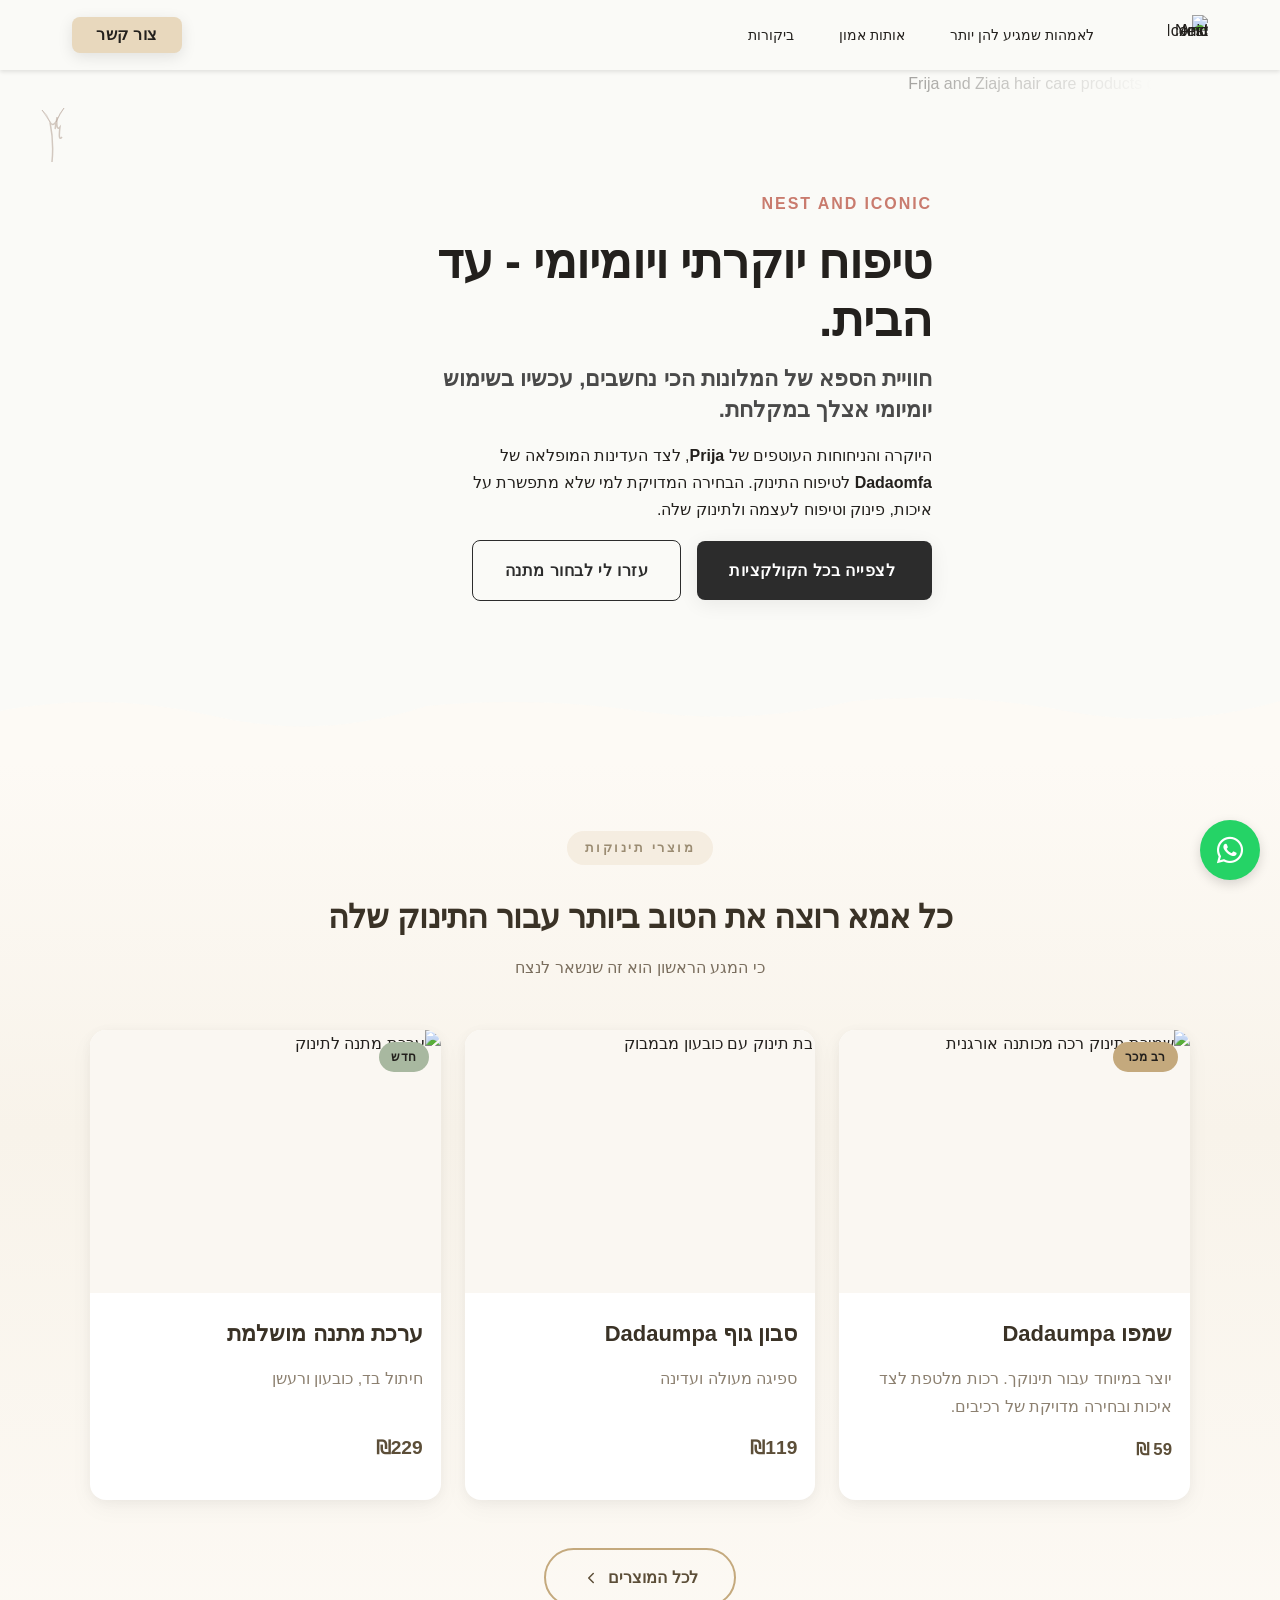
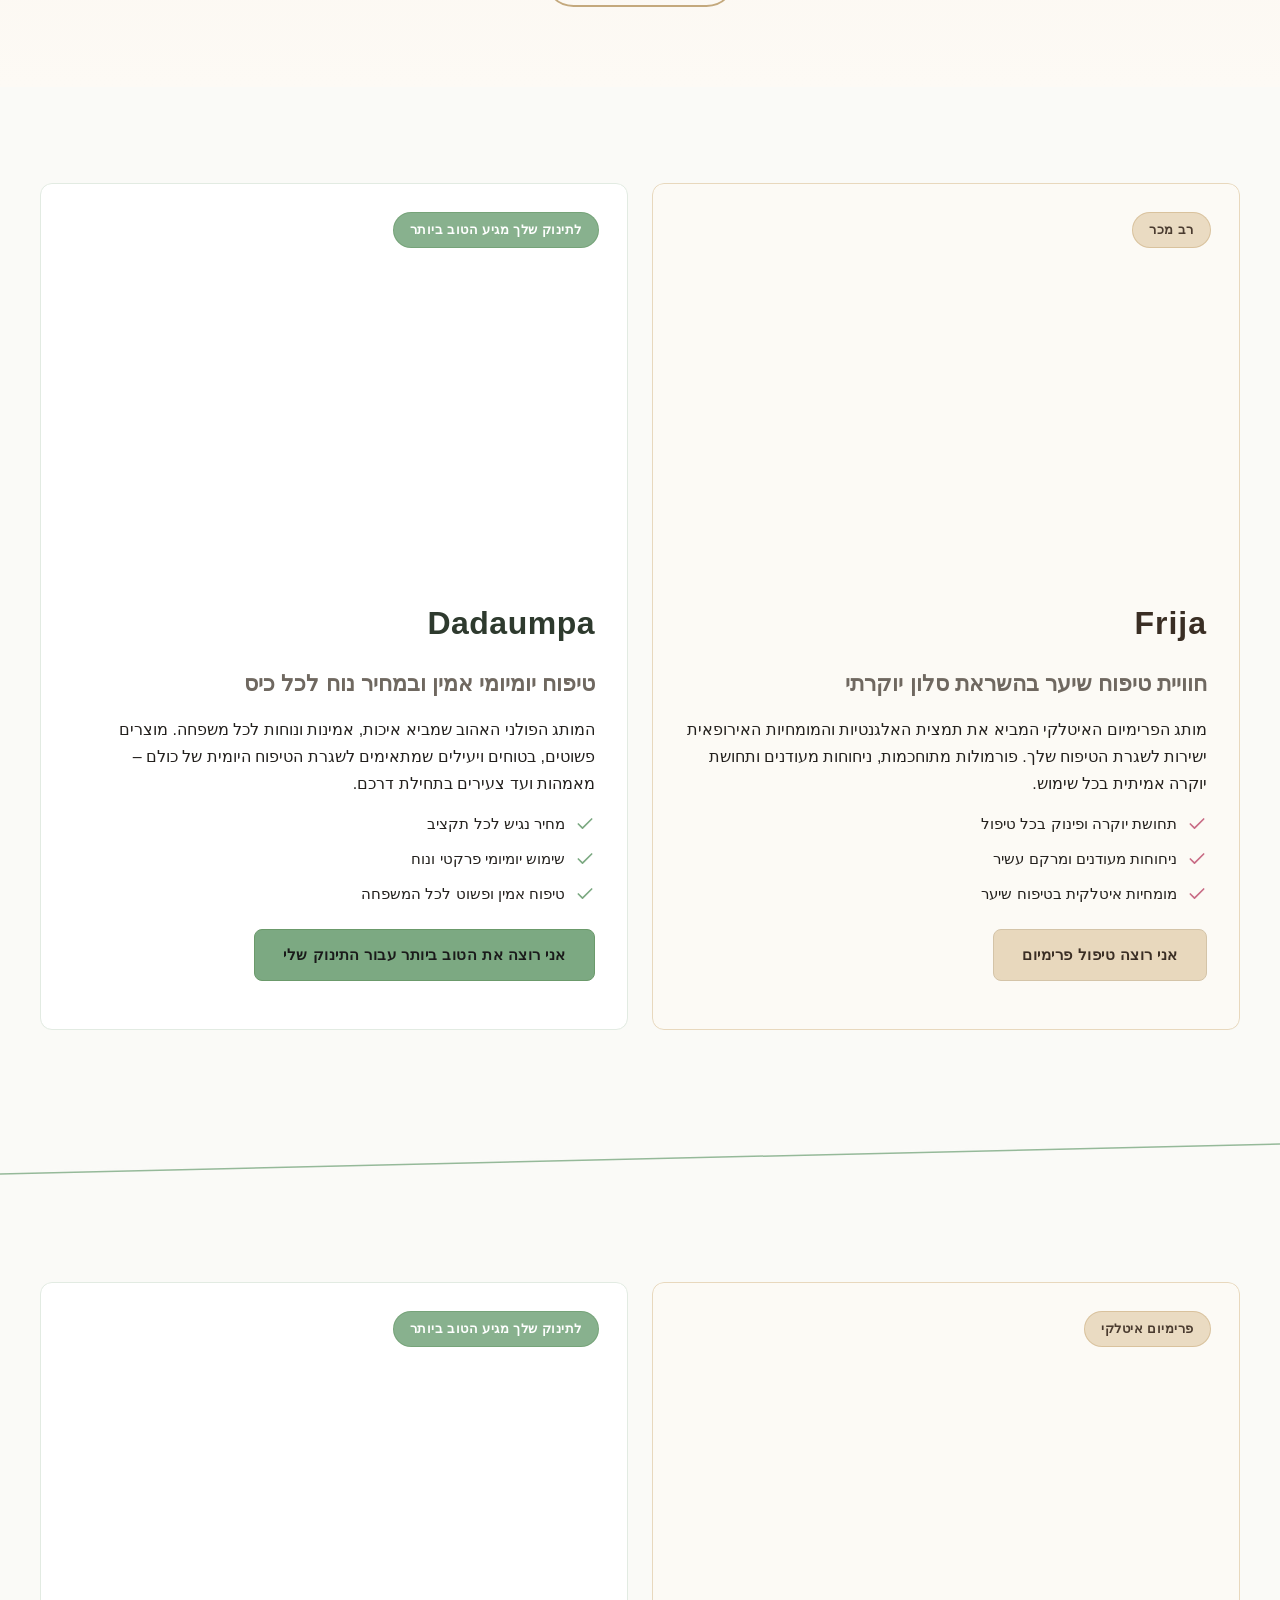
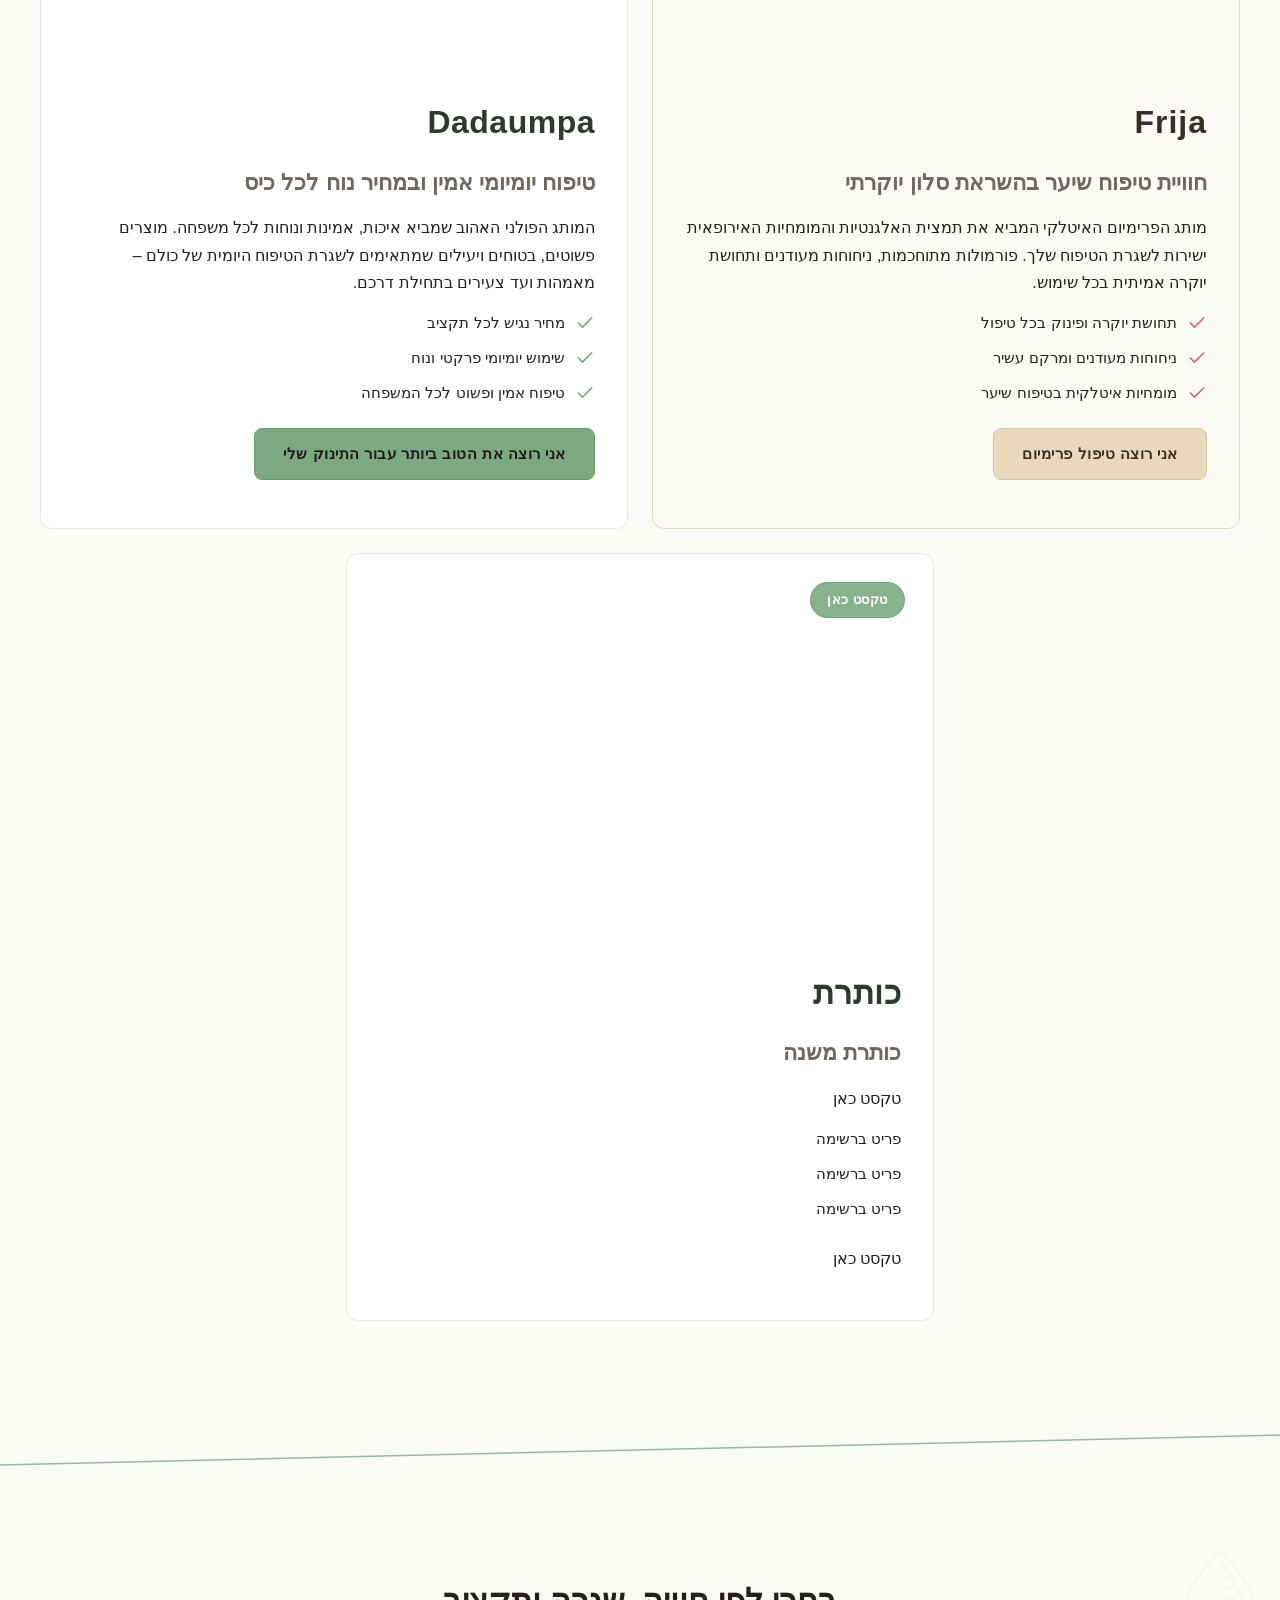
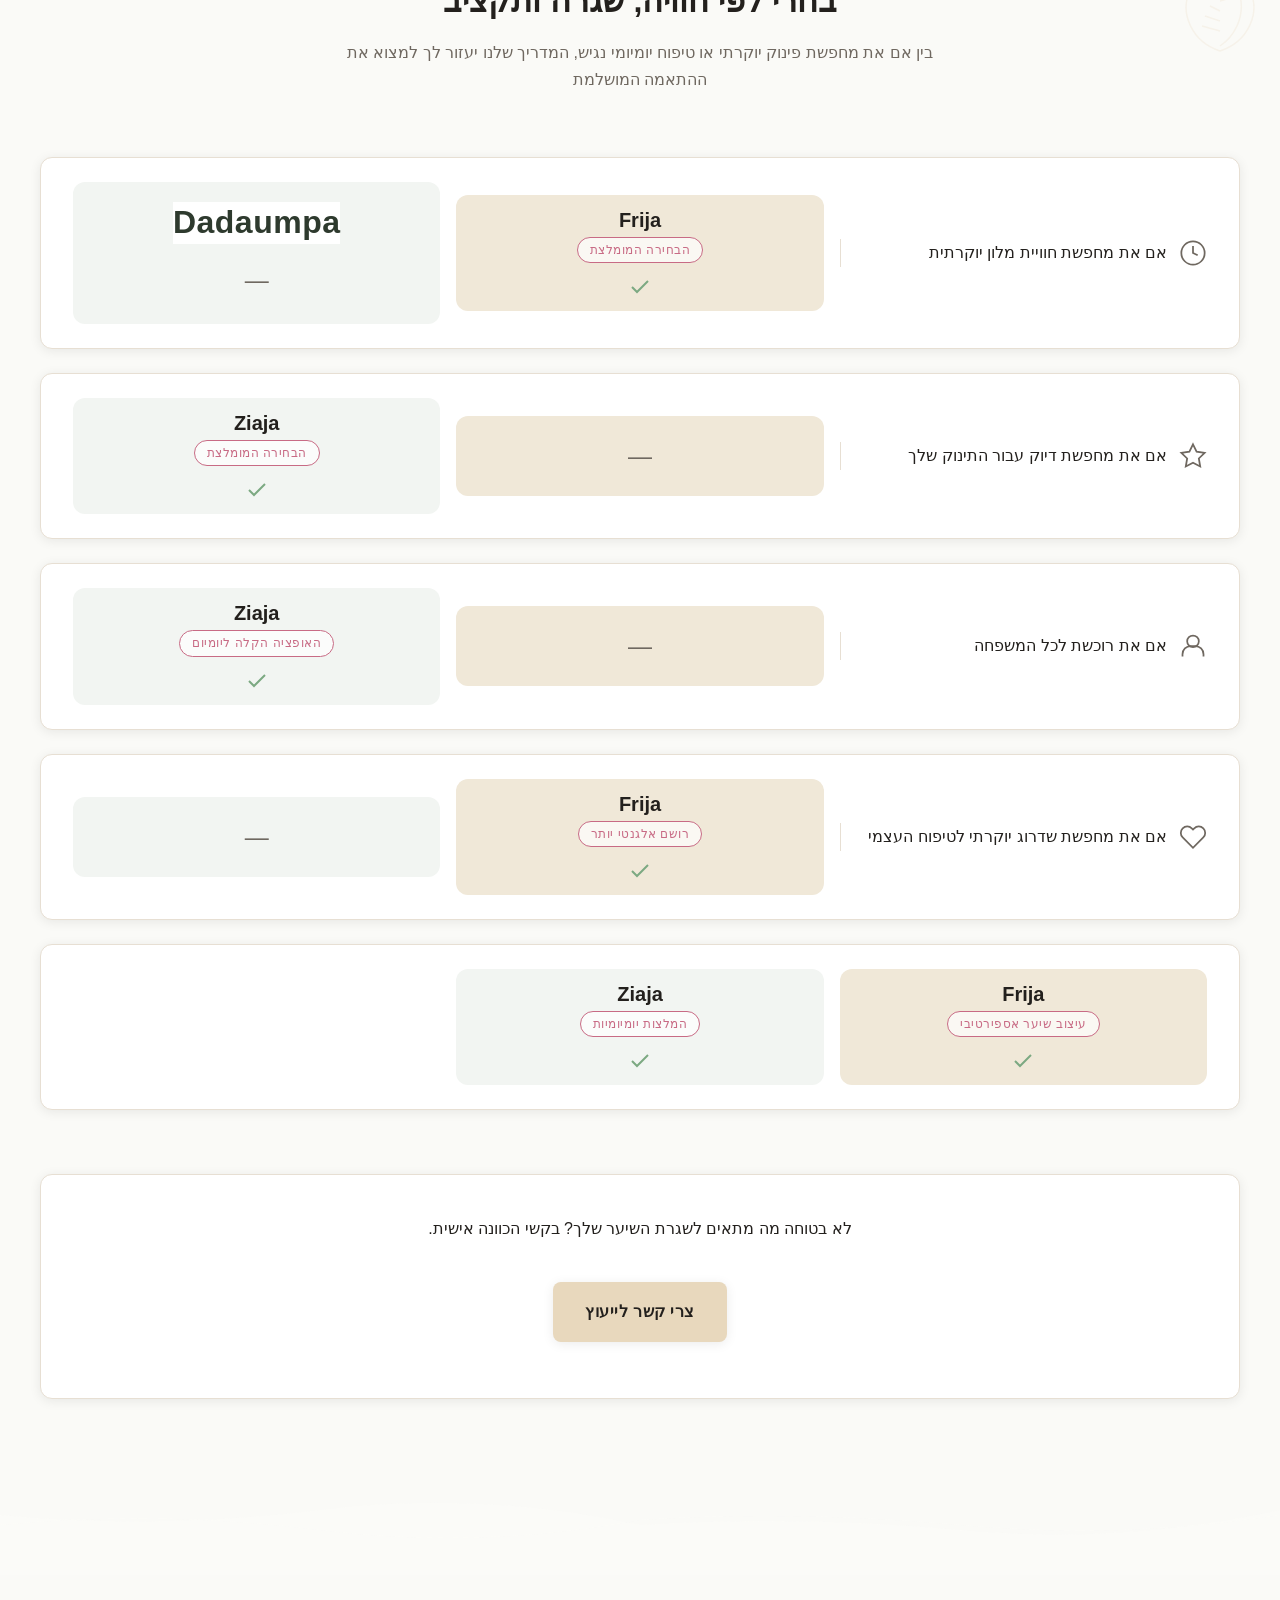
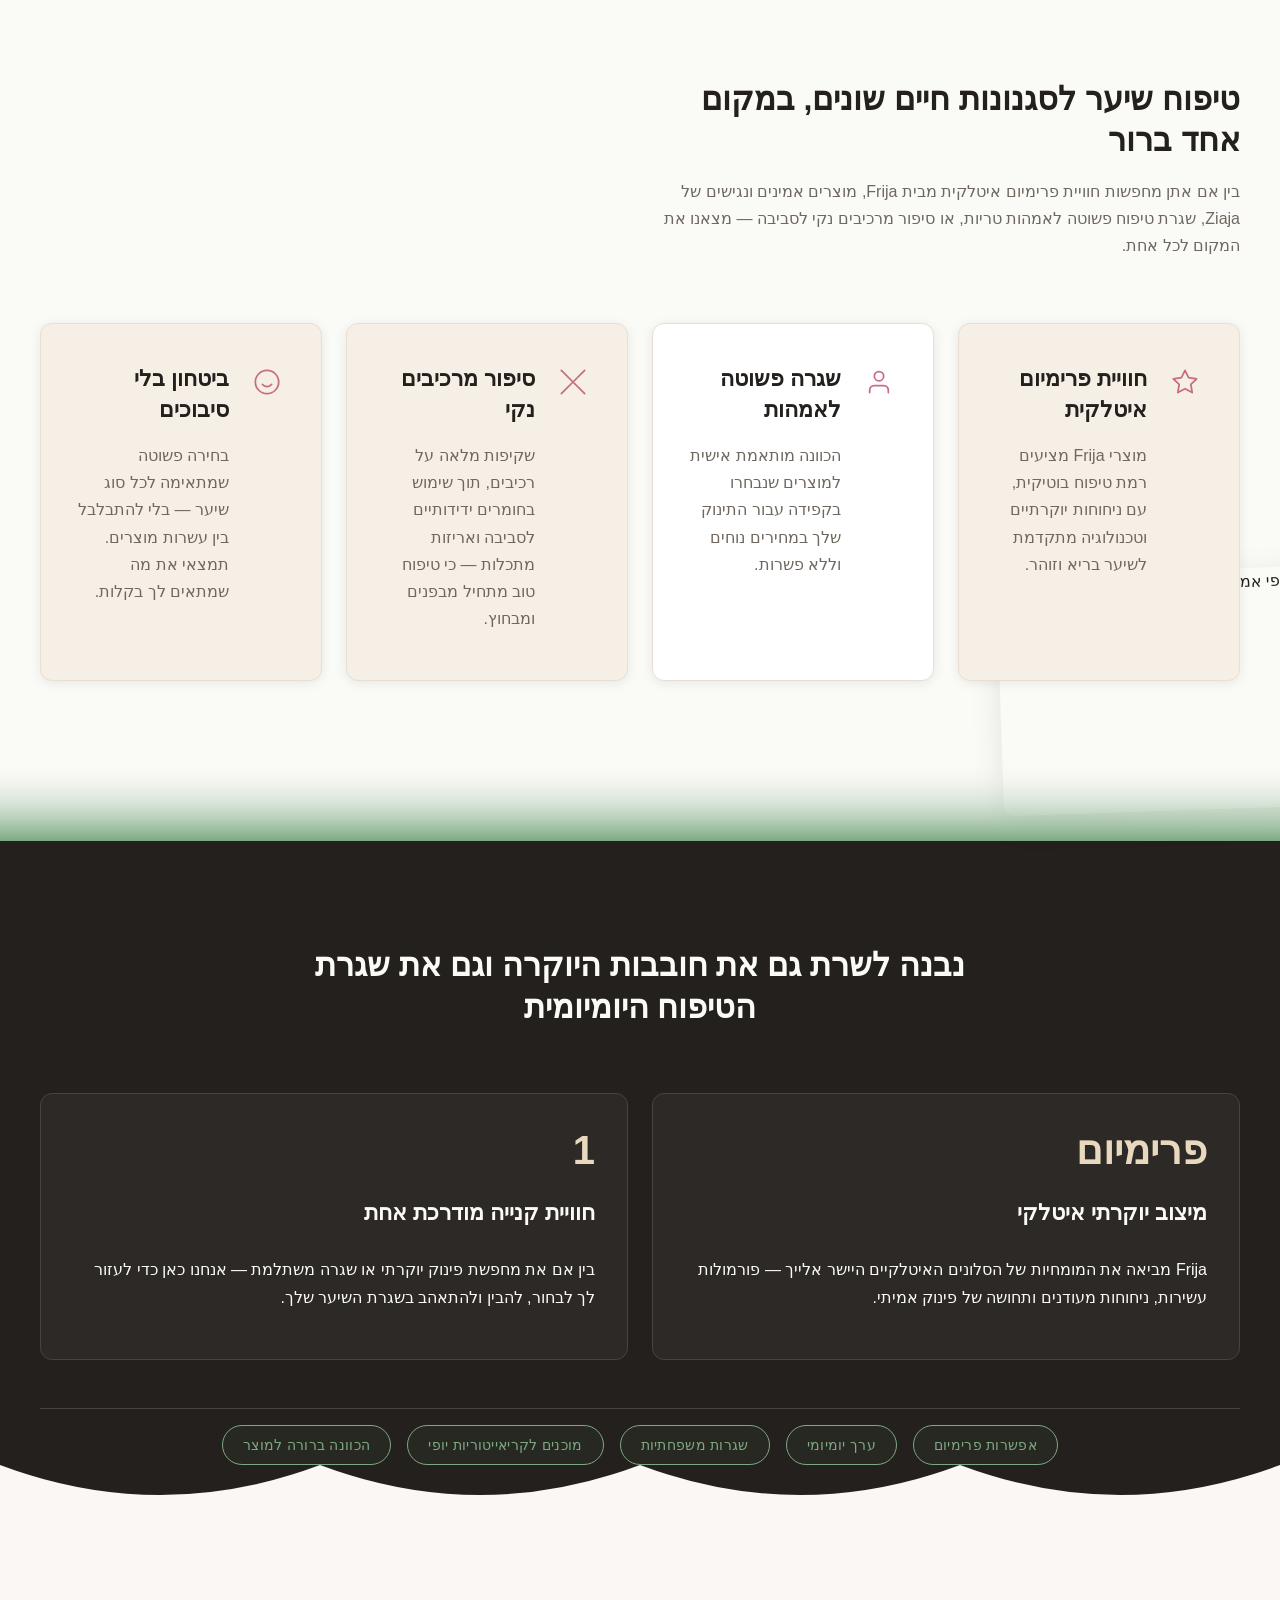
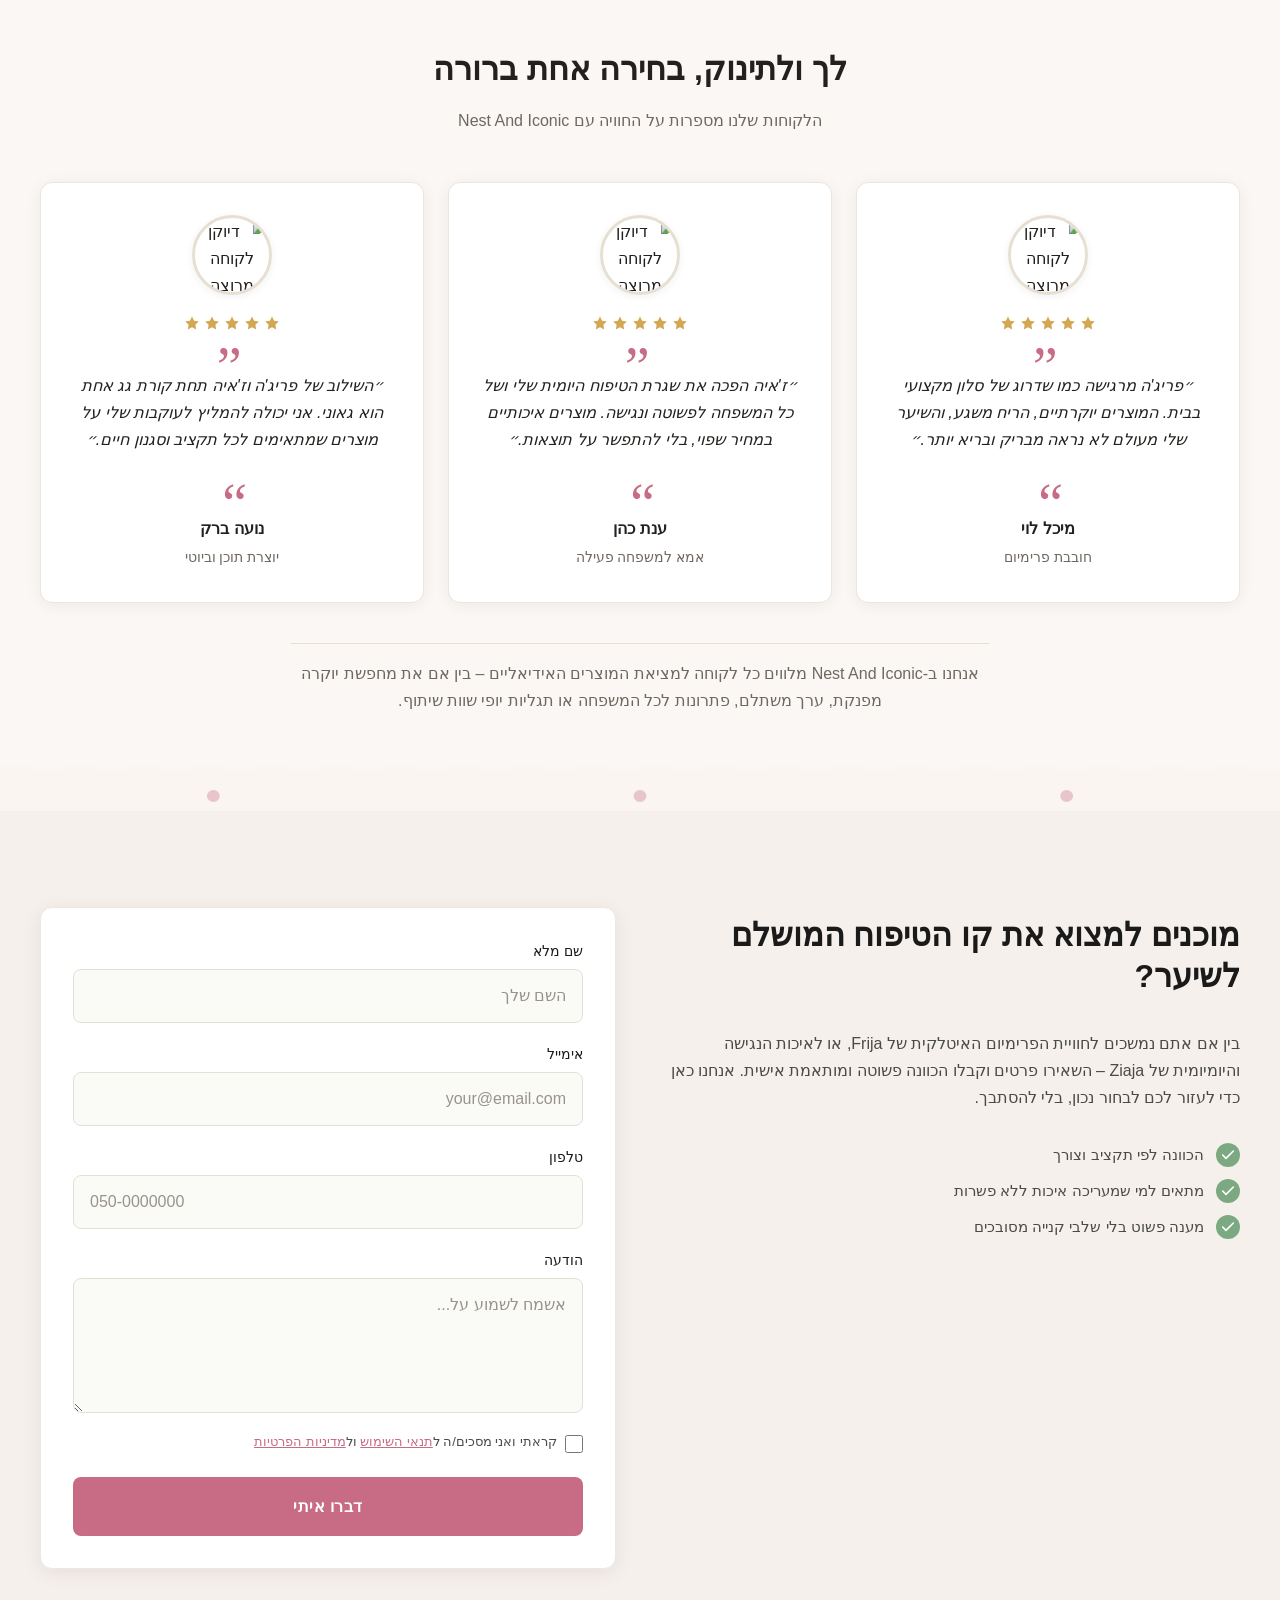
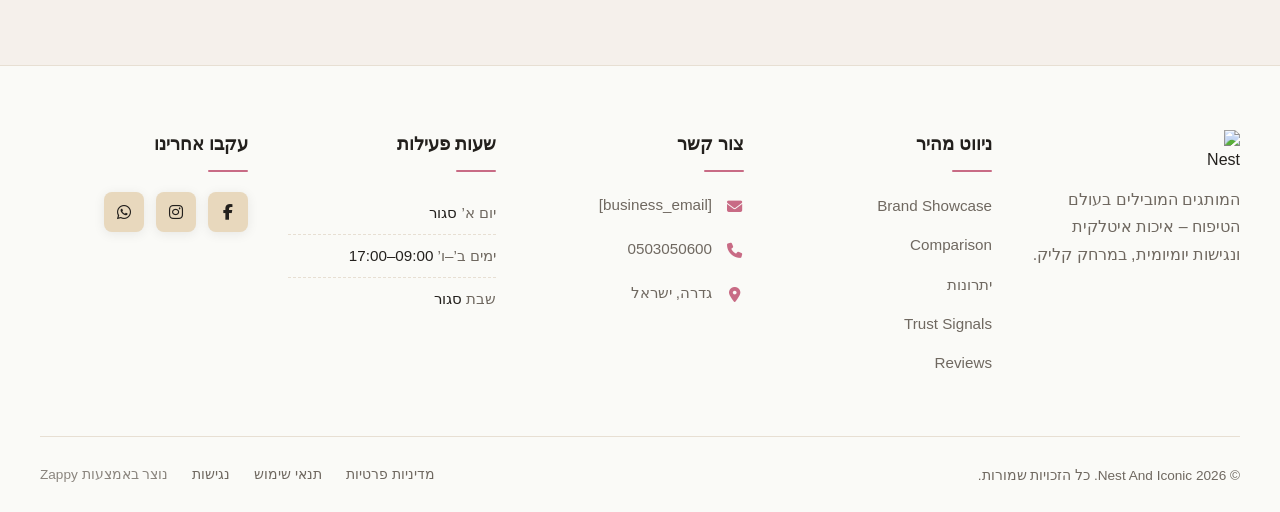
==== commit 6eab119e: "Incremental sync: 1 page(s) — text_edit, update_alignment" ====
--- a/public/index.html
+++ b/public/index.html
@@ -1 +1 @@
-<!doctype html><html dir="rtl" lang="he"><head><meta charset="UTF-8"><meta content="width=device-width,initial-scale=1" name="viewport"><meta content="index, follow" name="robots"><title>גלי יופי ויוקרה יומיומית — Nest And Iconic</title><meta content="הכניסי לחייך עולם של טיפוח שיער מוקפד עם המותגים פריג'ה וזאיה. מצאי את המוצר המושלם לשיערך, בין אם את חולמת על יוקרה איטלקית או מחפשת איכות נגישה. התחילי את מסע הטיפוח שלך עוד היום!" name="description"><meta content="Beauty &amp; Personal Care, טיפוח שיער יוקרתי, מותגי שיער מובילים, time to yourself, פריג'ה וזאיה" name="keywords"><link href="/assets/favicon.ico" rel="icon" type="image/x-icon"><link href="/assets/favicon-16x16.png" rel="icon" type="image/png" sizes="16x16"><link href="/assets/favicon-32x32.png" rel="icon" type="image/png" sizes="32x32"><link href="/assets/favicon-48x48.png" rel="icon" type="image/png" sizes="48x48"><link href="/assets/favicon-192x192.png" rel="icon" type="image/png" sizes="192x192"><link href="/assets/favicon-512x512.png" rel="icon" type="image/png" sizes="512x512"><link href="/assets/apple-touch-icon.png" rel="apple-touch-icon"><script>!function(){"use strict";var t="29273329-be31-4e87-b1aa-1c647ba8ab93",e="https://api.zappy5.com/api/analytics/track",a=18e5,n=2592e6,o=!0,i=!0,r=!0;var s=function(){var e="zappy_visitor_"+t,a=null;try{if(a=localStorage.getItem(e)){var o=JSON.parse(a),i=Date.now();if(i-o.created<n)return o.lastSeen=i,localStorage.setItem(e,JSON.stringify(o)),o.id}}catch(t){console.warn("Zappy Analytics: LocalStorage not available")}var r="zv_"+Date.now()+"_"+Math.random().toString(36).substr(2,9);try{localStorage.setItem(e,JSON.stringify({id:r,created:Date.now(),lastSeen:Date.now()}))}catch(t){}return r}(),c=function(){var e="zappy_session_"+t,n=null;try{if(n=sessionStorage.getItem(e)){var o=JSON.parse(n),i=Date.now();if(i-o.timestamp<a)return o.timestamp=i,sessionStorage.setItem(e,JSON.stringify(o)),o.id}}catch(t){console.warn("Zappy Analytics: SessionStorage not available")}var r="zs_"+Date.now()+"_"+Math.random().toString(36).substr(2,9);try{sessionStorage.setItem(e,JSON.stringify({id:r,timestamp:Date.now()}))}catch(t){}return r}();function l(a,n){n=n||{};var o={website_id:t,event_type:a,page_path:window.location.pathname,referrer:document.referrer||"direct",visitor_id:s,session_id:c,metadata:n};if(navigator.sendBeacon){var i=new Blob([JSON.stringify(o)],{type:"application/json"});navigator.sendBeacon(e,i)}else fetch(e,{method:"POST",headers:{"Content-Type":"application/json"},body:JSON.stringify(o),keepalive:!0}).catch(function(t){console.warn("Zappy Analytics: Failed to track event",t)})}o&&l("pageview",{title:document.title,url:window.location.href}),i&&document.addEventListener("click",function(t){var e=t.target;if("BUTTON"===e.tagName||e.closest("button")){var a="BUTTON"===e.tagName?e:e.closest("button");l("click",{element:"button",text:a.textContent.trim().substring(0,100),id:a.id||null,class:a.className||null})}else if("A"===e.tagName||e.closest("a")){var n="A"===e.tagName?e:e.closest("a");l("navigation",{element:"link",text:n.textContent.trim().substring(0,100),href:n.href,external:n.hostname!==window.location.hostname})}},!0),r&&document.addEventListener("submit",function(t){var e=t.target;l("form_submit",{form_id:e.id||null,form_name:e.name||null,form_action:e.action||null,form_method:e.method||"GET"})},!0);var m=Date.now();window.addEventListener("beforeunload",function(){l("page_unload",{time_on_page:Math.floor((Date.now()-m)/1e3),page_path:window.location.pathname})}),window.zappyAnalytics={track:l,getVisitorId:function(){return s},getSessionId:function(){return c}}}()</script><script>!function(){"use strict";if(!window.zappyFireMarketingEvent){var t={begin_checkout:"checkout_started",purchase:"checkout_complete",add_to_cart:"add_to_cart",view_product:"view_product"},e={whatsapp_click:{ga4:"contact",meta:"Contact",gtm:"whatsapp_click",ecom:!1},phone_click:{ga4:"contact",meta:"Contact",gtm:"phone_click",ecom:!1},contact_form_submitted:{ga4:"generate_lead",meta:"Lead",gtm:"contact_form_submitted",ecom:!1},checkout_started:{ga4:"begin_checkout",meta:"InitiateCheckout",gtm:"begin_checkout",ecom:!0},checkout_complete:{ga4:"purchase",meta:"Purchase",gtm:"purchase",ecom:!0},product_inquiry:{ga4:"generate_lead",meta:"Lead",gtm:"product_inquiry",ecom:!1},add_to_cart:{ga4:"add_to_cart",meta:"AddToCart",gtm:"add_to_cart",ecom:!0},view_product:{ga4:"view_item",meta:"ViewContent",gtm:"view_item",ecom:!0}};window.zappyFireMarketingEvent=function(r,o,u){try{u=u||{};var p=t[r]||r,d=e[p];if(!d)return;if((o=o||{}).pagePath||o.page_path||(o.pagePath=a()),"checkout_complete"===p){var l=String(o.orderId||o.order_id||o.transaction_id||"");if(l&&function(t){if(!t)return!1;try{return"1"===sessionStorage.getItem(i(t))}catch(t){return!1}}(l))return;l&&function(t){if(t)try{sessionStorage.setItem(i(t),"1")}catch(t){}}(l)}if(!u.skipFirstParty)try{window.zappyAnalytics&&"function"==typeof window.zappyAnalytics.track&&window.zappyAnalytics.track(p,o)}catch(t){}try{if(window.dataLayer=window.dataLayer||[],d.ecom){var _=c(p,o),m={};_.transaction_id&&(m.transaction_id=_.transaction_id),null!=_.value&&(m.value=_.value),_.currency&&(m.currency=_.currency),_.items&&(m.items=_.items),window.dataLayer.push({event:d.gtm,ecommerce:m}),"checkout_complete"!==p&&"checkout_started"!==p||window.dataLayer.push({event:p,ecommerce:m})}else{var s={event:d.gtm};for(var h in o)Object.prototype.hasOwnProperty.call(o,h)&&(s[h]=o[h]);window.dataLayer.push(s)}}catch(t){}try{"function"==typeof window.gtag&&window.gtag("event",d.ga4,c(p,o))}catch(t){}try{"function"==typeof window.fbq&&window.fbq("track",d.meta,function(t,e){for(var r=n(e=e||{}),a=parseFloat(null!=e.value?e.value:null!=e.total?e.total:0)||0,c=String(e.currency||"USD").toUpperCase(),i=[],o=0,u=0;u<r.length;u++)r[u].item_id&&i.push(r[u].item_id),o+=r[u].quantity||1;if("checkout_complete"===t)return{value:a,currency:c,content_ids:i.length?i:void 0,content_type:"product",num_items:o||void 0,order_id:String(e.order_id||e.orderId||e.transaction_id||e.orderNumber||"")||void 0};if("checkout_started"===t)return{value:a,currency:c,content_ids:i.length?i:void 0,content_type:"product",num_items:o||parseInt(null!=e.itemCount?e.itemCount:0,10)||void 0};if("add_to_cart"===t){var p=String(e.productId||e.product_id||i[0]||"");return{value:a||(r[0]?r[0].price*r[0].quantity:0),currency:c,content_ids:p?[p]:i.length?i:void 0,content_type:"product",content_name:e.productName||e.product_name||r[0]&&r[0].item_name,num_items:parseInt(null!=e.quantity?e.quantity:o||1,10)||1}}if("view_product"===t){var d=String(e.productId||e.product_id||i[0]||"");return{value:a||parseFloat(null!=e.price?e.price:0)||0,currency:c,content_ids:d?[d]:i.length?i:void 0,content_type:"product",content_name:e.productName||e.product_name||r[0]&&r[0].item_name}}return"whatsapp_click"===t||"phone_click"===t?{content_name:"whatsapp_click"===t?"WhatsApp":"Phone",content_category:"contact"}:"contact_form_submitted"===t||"product_inquiry"===t?{content_name:"product_inquiry"===t?"Product inquiry":"Contact form",content_category:e.productName||e.product_name||void 0}:e}(p,o))}catch(t){}}catch(t){}};var r=Object.create(null);document.addEventListener("click",function(t){try{var e=t.target;if(!e)return;var r=u(e,".whatsapp-float, a.whatsapp-float, [data-zappy-whatsapp]"),n=function(t){for(var e=t;e&&e!==document;){if("A"===e.tagName)return e;e=e.parentElement}return null}(e),c=n&&n.href||"";if(r||n&&function(t){if(!t)return!1;var e=String(t).toLowerCase();return-1!==e.indexOf("wa.me/")||-1!==e.indexOf("api.whatsapp.com")||-1!==e.indexOf("whatsapp.com/send")||0===e.indexOf("whatsapp:")}(c)){if(!o("wa:"+c)){var i=r?"float":"link";window.zappyFireMarketingEvent("whatsapp_click",{source:i,href:c||null,pagePath:a()})}return}var p=u(e,".phone-header-btn, .nav-phone-btn, .call-btn, [data-zappy-phone]"),d="";if(n&&n.href&&0===String(n.href).toLowerCase().indexOf("tel:")?d=n.href:p&&p.href&&0===String(p.href).toLowerCase().indexOf("tel:")&&(d=p.href),p||d){var l="";return d&&(l=String(d).replace(/^tel:/i,"").trim()),void(o("tel:"+(l||p&&p.id||"btn"))||window.zappyFireMarketingEvent("phone_click",{source:p?"button":"link",phone:l||null,href:d||null,pagePath:a()}))}}catch(t){}},!0)}function a(){try{if(window.ZAPPY_CONFIG&&window.ZAPPY_CONFIG.currentPagePath)return window.ZAPPY_CONFIG.currentPagePath}catch(t){}try{return window.location.pathname||"/"}catch(t){return"/"}}function n(t){var e=(t=t||{}).items||t.cartItems||t.cart_items||t.lineItems||[];Array.isArray(e)||(e=[]);for(var r=[],a=0;a<e.length;a++){var n=e[a];if(n&&"object"==typeof n){var c=String(n.item_id||n.productId||n.product_id||n.id||"").trim(),i=String(n.item_name||n.productName||n.product_name||n.name||"").trim(),o=parseFloat(null!=n.price?n.price:null!=n.unitPrice?n.unitPrice:0)||0,u=Math.max(1,parseInt(null!=n.quantity?n.quantity:null!=n.qty?n.qty:1,10)||1);(c||i)&&r.push({item_id:c||i,item_name:i||c,price:o,quantity:u})}}return r}function c(t,e){var r=n(e=e||{}),c=parseFloat(null!=e.value?e.value:null!=e.total?e.total:0)||0,i=String(e.currency||"USD").toUpperCase();if("checkout_complete"===t)return{transaction_id:String(e.transaction_id||e.orderId||e.order_id||e.orderNumber||"")||void 0,value:c,currency:i,items:r};if("checkout_started"===t)return{value:c,currency:i,items:r};if("add_to_cart"===t){var o=r.length?r:[{item_id:String(e.productId||e.product_id||""),item_name:String(e.productName||e.product_name||""),price:parseFloat(null!=e.value?e.value:null!=e.price?e.price:0)||0,quantity:parseInt(null!=e.quantity?e.quantity:1,10)||1}].filter(function(t){return t.item_id||t.item_name});return{value:c||(o[0]?o[0].price*o[0].quantity:0),currency:i,items:o}}if("view_product"===t){var u=r.length?r:[{item_id:String(e.productId||e.product_id||""),item_name:String(e.productName||e.product_name||""),price:parseFloat(null!=e.price?e.price:null!=e.value?e.value:0)||0,quantity:1}].filter(function(t){return t.item_id||t.item_name});return{currency:i,value:c||(u[0]?u[0].price:0),items:u}}return"whatsapp_click"===t||"phone_click"===t?{method:"whatsapp_click"===t?"whatsapp":"phone",page_path:e.pagePath||a()}:"contact_form_submitted"===t||"product_inquiry"===t?{page_path:e.pagePath||a()}:e}function i(t){return"zappy_purchase_fired_"+String(t||"")}function o(t){var e=Date.now();return!!(r[t]&&e-r[t]<800)||(r[t]=e,!1)}function u(t,e){return t&&t.closest?t.closest(e):null}}()</script><meta content="גלי יופי ויוקרה יומיומית — Nest And Iconic" property="og:title"><meta content="הכניסי לחייך עולם של טיפוח שיער מוקפד עם המותגים פריג'ה וזאיה. מצאי את המוצר המושלם לשיערך, בין אם את חולמת על יוקרה איטלקית או מחפשת איכות נגישה. התחילי את מסע הטיפוח שלך עוד היום!" property="og:description"><meta content="summary_large_image" name="twitter:card"><meta content="גלי יופי ויוקרה יומיומית — Nest And Iconic" name="twitter:title"><meta content="הכניסי לחייך עולם של טיפוח שיער מוקפד עם המותגים פריג'ה וזאיה. מצאי את המוצר המושלם לשיערך, בין אם את חולמת על יוקרה איטלקית או מחפשת איכות נגישה. התחילי את מסע הטיפוח שלך עוד היום!" name="twitter:description"><meta content="website" property="og:type"><meta content="he_IL" property="og:locale"><style>.skip-link{position:absolute;top:0;left:0;transform:translateY(-200%);padding:12px 18px;background:var(--bg-dark,#1a1a1a);color:var(--text-light,#fff);font-weight:600;border-radius:0 0 8px 0;z-index:10000}.skip-link:focus{transform:none;outline:2px solid var(--ring,#fff);outline-offset:2px}:focus-visible{outline:2px solid var(--ring,currentColor);outline-offset:3px}</style><link href="/assets/favicon.ico" rel="icon" type="image/x-icon"><link href="/assets/favicon-16x16.png" rel="icon" type="image/png" sizes="16x16"><link href="/assets/favicon-32x32.png" rel="icon" type="image/png" sizes="32x32"><link href="/assets/favicon-48x48.png" rel="icon" type="image/png" sizes="48x48"><link href="/assets/favicon-192x192.png" rel="icon" type="image/png" sizes="192x192"><link href="/assets/favicon-512x512.png" rel="icon" type="image/png" sizes="512x512"><link href="/assets/apple-touch-icon.png" rel="apple-touch-icon"><link href="https://cdn.jsdelivr.net/npm/vanilla-cookieconsent@3/dist/cookieconsent.css" rel="stylesheet"><style id="zappy-critical-above-fold-css">html{box-sizing:border-box;-webkit-text-size-adjust:100%}*,::after,::before{box-sizing:inherit}body{margin:0;min-width:320px;overflow-x:clip}img,svg,video{max-width:100%;height:auto}main{display:block}.container{width:min(100% - 32px,1200px);margin-inline:auto}.navbar,header .navbar,header[role=banner],nav.navbar{position:relative;z-index:1000;width:100%}.nav-container,.navbar .container{display:flex;align-items:center;justify-content:space-between;min-height:64px}.logo,.logo-link img{display:block;width:35px;height:35px;object-fit:contain}#navMenu,.nav-menu{list-style:none;margin:0;padding:0}#navMenu a,.nav-menu a,.navbar .nav-links a,.navbar a{color:inherit;text-decoration:none}#navMenu .sub-menu,.nav-menu .sub-menu,.navbar .sub-menu{display:none}.fa,.fa-brands,.fa-regular,.fa-solid,.fab,.far,.fas{display:inline-block;min-width:1em;text-align:center}html:not(#zappy-noop) .navbar:has(.nav-ecommerce-icons)>.phone-header-btn,html:not(#zappy-noop)[data-zappy-site-type=ecommerce] .phone-header-btn{display:none!important;visibility:hidden!important;width:0!important;height:0!important;pointer-events:none!important}.zappy-preview-empty-store-cta{display:none!important;visibility:hidden!important;height:0!important;max-height:0!important;overflow:hidden!important;margin:0!important;padding:0!important;border:0!important;box-shadow:none!important}.zappy-catalog-menu{background:var(--surface-color,var(--surface,linear-gradient(135deg,#f8f9fa 0,#fff 100%)));border-bottom:1px solid var(--border-color,#e5e7eb);padding:0;position:sticky;top:0;z-index:90}.zappy-catalog-menu.rtl,.zappy-catalog-menu[dir=rtl]{direction:rtl}.zappy-catalog-menu.ltr,.zappy-catalog-menu[dir=ltr]{direction:ltr}.catalog-menu-container{max-width:1440px;margin:0 auto;display:flex;align-items:center;gap:8px;padding:10px 24px;overflow:visible}.catalog-menu-categories,.catalog-menu-list{display:flex;align-items:center;gap:4px;flex-wrap:wrap;margin:0;padding:0;list-style:none}.catalog-menu-item{display:inline-flex;align-items:center;padding:8px 16px;font-size:14px;font-weight:500;color:var(--text-color,var(--text,#374151));text-decoration:none;border-radius:20px;white-space:nowrap}.catalog-menu-all{background:var(--primary-color,var(--primary,#111));color:var(--text-light,#fff)!important}.catalog-menu-parent{position:relative;display:inline-flex;align-items:center}.catalog-menu-trigger{display:inline-flex;align-items:center;gap:6px}.catalog-menu-chevron{flex-shrink:0}.catalog-menu-parent>.sub-menu{display:none!important;visibility:hidden!important;opacity:0!important;pointer-events:none!important}.hero-section,.index-hero-section,section[class*=hero]{position:relative;overflow:hidden;min-height:560px}.hero-bg-image,.hero-bg-wrapper,section[class*=hero] [class*=hero-bg]{position:absolute;inset:0;width:100%;height:100%}.hero-bg-image img,.hero-bg-wrapper img,section[class*=hero] [data-hero-bg],section[class*=hero] img[data-hero-background=true]{width:100%!important;height:100%!important;object-fit:cover!important;display:block}.hero-content,section[class*=hero] .container{position:relative;z-index:2}@media(max-width:768px){:root{--header-height:72px;--total-header-height:72px;--zappy-mobile-menu-top:72px}html[data-zappy-site-type=ecommerce] body{padding-top:var(--total-header-height,72px)}html[data-zappy-site-type=ecommerce] body>.navbar:not(.zappy-catalog-menu),html[data-zappy-site-type=ecommerce] body>nav.navbar{position:fixed!important;top:0;left:0;right:0;z-index:100000;width:100%;margin-bottom:0}.zappy-catalog-menu{position:fixed;top:var(--header-height,72px);left:0;right:0;z-index:99999}.nav-container,.navbar .container{min-height:60px}#navMenu,.nav-menu{max-width:100vw;overflow-x:hidden}.hero-section,.index-hero-section,section[class*=hero]{min-height:100svh}.hero-bg-image,.hero-bg-wrapper,.hero-scrim{min-height:100svh}}:root{--nav-bg:#FAFAF7}.navbar{background-color:#fafaf7!important}/* ZAPPY_ANNOUNCEMENT_HEADER_OFFSET_CSS_V3 */ :root{--zappy-header-stack-height:calc(var(--zappy-announcement-height, 40px) + var(--header-height, 72px))}body:has(.zappy-announcement-bar) .navbar:not(.zappy-catalog-menu):not(.mobile-search-panel),body:has(.zappy-announcement-bar) header.navbar,body:has(.zappy-announcement-bar) nav.navbar:not(.zappy-catalog-menu){top:var(--zappy-announcement-height,40px)!important}[data-zappy-content-align]{display:flex!important;flex-direction:column!important}[data-zappy-content-align^=top-]{justify-content:flex-start!important}[data-zappy-content-align^=center-],[data-zappy-content-align^=lower-],[data-zappy-content-align^=upper-]{justify-content:center!important}[data-zappy-content-align^=bottom-]{justify-content:flex-end!important}[data-zappy-content-align$="-left"],[data-zappy-content-align$="-mid-left"]{align-items:flex-start!important;text-align:start!important}[data-zappy-content-align$="-center"]{align-items:center!important;text-align:center!important}[data-zappy-content-align$="-mid-right"],[data-zappy-content-align$="-right"]{align-items:flex-end!important;text-align:end!important}[data-zappy-content-align] [data-zappy-align-target]{margin-left:auto;margin-right:auto}[data-zappy-content-align$="-center"] [data-zappy-align-target],[data-zappy-content-align$="-center"] [data-zappy-align-target]>*{text-align:center!important}</style><link href="/styles.css" rel="stylesheet"><script>window.ZAPPY_WEBSITE_ID="29273329-be31-4e87-b1aa-1c647ba8ab93",window.ZAPPY_API_BASE="https://api.zappy5.com"</script><link href="/assets/site-index-hero-image-1-1784063153522-rviwnf.webp?v=1784063156249" rel="preload" as="image" fetchpriority="high"><style id="zappy-dropdown-submenu-styles">#navMenu li:has(.sub-menu),.nav-menu li:has(.sub-menu),.navbar li:has(.sub-menu),nav li:has(.sub-menu){position:relative}#navMenu .sub-menu,.nav-menu .sub-menu,.navbar .sub-menu,nav .sub-menu{display:block!important;position:absolute!important;top:100%;left:0;min-width:220px;border-radius:8px;box-shadow:0 8px 25px rgba(0,0,0,.15);padding:8px 0;opacity:0;visibility:hidden;transform:translateY(10px);transition:all .3s ease;z-index:1000;list-style:none;pointer-events:none}#navMenu li:hover>.sub-menu,.nav-menu li:hover>.sub-menu,.navbar li:hover>.sub-menu,nav li:hover>.sub-menu{opacity:1!important;visibility:visible!important;transform:translateY(0)!important;pointer-events:auto!important}.sub-menu li{list-style:none;margin:0;padding:0}.sub-menu a{display:block!important;padding:10px 16px!important;color:var(--text-dark,#333)!important;font-weight:500;text-decoration:none;white-space:nowrap;transition:background-color .2s}.sub-menu .zappy-nav-child>a{padding-left:28px!important;font-size:.9em!important;opacity:.85!important}[dir=rtl] .sub-menu .zappy-nav-child>a,html[lang=ar] .sub-menu .zappy-nav-child>a,html[lang=he] .sub-menu .zappy-nav-child>a{padding-left:10px!important;padding-right:28px!important}.sub-menu .zappy-nav-parent>a{font-weight:600!important}.sub-menu a:hover{background-color:#f5f5f5}[dir=rtl] .nav-menu .sub-menu,[dir=rtl] .navbar .sub-menu,[dir=rtl] nav .sub-menu,html[lang=ar] .nav-menu .sub-menu,html[lang=ar] .navbar .sub-menu,html[lang=ar] nav .sub-menu,html[lang=he] .nav-menu .sub-menu,html[lang=he] .navbar .sub-menu,html[lang=he] nav .sub-menu{left:auto!important;right:0!important}.sub-menu:empty,.sub-menu:not(:has(li)):not(:has(> a)),.sub-menu:not(:has(li:not(.zappy-hidden-menu-item))):not(:has(> a)){display:none!important;opacity:0!important;visibility:hidden!important;pointer-events:none!important}li:has(.menu-group-title):hover>.sub-menu{opacity:1!important;visibility:visible!important;transform:translateY(0)!important;pointer-events:auto!important}#navMenu>li>.menu-group-title,.nav-menu>li>.menu-group-title{display:inline-block;padding:.5rem 1rem;cursor:default;user-select:none}@media (max-width:768px){#navMenu .sub-menu,.nav-menu .sub-menu,.navbar .sub-menu,nav .sub-menu{position:static!important;transform:none!important;box-shadow:none!important;background:0 0!important;max-height:0;overflow:hidden;opacity:0;visibility:hidden;transition:max-height .3s ease,opacity .3s ease;padding:0!important;border-radius:0!important}#navMenu .sub-menu.mobile-expanded,.nav-menu .sub-menu.mobile-expanded,.navbar .sub-menu.mobile-expanded{max-height:none!important;overflow-y:visible!important;opacity:1!important;visibility:visible!important;padding:8px 0 8px 16px!important}[dir=rtl] .sub-menu.mobile-expanded,html[lang=he] .sub-menu.mobile-expanded{padding:8px 16px 8px 0!important}#navMenu li:hover>.sub-menu,.nav-menu li:hover>.sub-menu,.navbar li:hover>.sub-menu,nav li:hover>.sub-menu{opacity:0;visibility:hidden;pointer-events:none}#navMenu li>.sub-menu.mobile-expanded,.nav-menu li>.sub-menu.mobile-expanded,.navbar li>.sub-menu.mobile-expanded,nav li>.sub-menu.mobile-expanded{opacity:1!important;visibility:visible!important;pointer-events:auto!important}#navMenu li:has(.sub-menu),.nav-menu li:has(.sub-menu),.navbar li:has(.sub-menu),nav li:has(.sub-menu){display:flex!important;flex-wrap:wrap!important;align-items:center!important;position:relative!important;min-height:44px!important}#navMenu li:has(.sub-menu)>a,.nav-menu li:has(.sub-menu)>a,.navbar li:has(.sub-menu)>a,nav li:has(.sub-menu)>a{flex:1!important;min-width:0!important}#navMenu li:has(.sub-menu)>.menu-group-title,.nav-menu li:has(.sub-menu)>.menu-group-title,.navbar li:has(.sub-menu)>.menu-group-title,nav li:has(.sub-menu)>.menu-group-title{flex:1!important;min-width:0!important;padding:0!important;line-height:inherit!important}#navMenu li:has(.sub-menu)>.sub-menu,.nav-menu li:has(.sub-menu)>.sub-menu,.navbar li:has(.sub-menu)>.sub-menu,nav li:has(.sub-menu)>.sub-menu{flex-basis:100%!important;width:100%!important}#navMenu li:has(.sub-menu)>a [class*=arrow],#navMenu li:has(.sub-menu)>a [class*=chevron],.nav-menu li:has(.sub-menu)>a .fa-angle-down,.nav-menu li:has(.sub-menu)>a .fa-chevron-down,.nav-menu li:has(.sub-menu)>a [class*=arrow],.nav-menu li:has(.sub-menu)>a [class*=chevron],nav li:has(.sub-menu)>a [class*=arrow],nav li:has(.sub-menu)>a [class*=chevron]{display:none!important;visibility:hidden!important}.mobile-submenu-toggle{display:flex!important;align-items:center!important;justify-content:center!important;width:44px!important;height:auto!important;background:0 0!important;border:none!important;cursor:pointer!important;color:var(--text-dark)!important;position:static!important;flex-shrink:0!important;align-self:stretch!important;z-index:2!important;padding:0!important;margin:0!important}.mobile-submenu-toggle::after{content:''!important;width:0!important;height:0!important;border-left:6px solid transparent!important;border-right:6px solid transparent!important;border-top:7px solid currentColor!important;transition:transform .3s ease!important}.mobile-submenu-toggle.expanded::after{transform:rotate(180deg)!important}.sub-menu a{padding:10px 0!important;display:block!important;color:var(--text-dark)!important;white-space:normal!important}.sub-menu .zappy-nav-child>a{padding-left:28px!important;font-size:.9em!important;opacity:.85!important}[dir=rtl] .sub-menu .zappy-nav-child>a,html[lang=ar] .sub-menu .zappy-nav-child>a,html[lang=he] .sub-menu .zappy-nav-child>a{padding-left:0!important;padding-right:28px!important}.sub-menu .zappy-nav-parent>a{font-weight:600!important}#navMenu.active,.nav-menu.active{max-width:100vw!important;overflow-x:hidden!important;box-sizing:border-box!important}.navbar .sub-menu li a,.zappy-products-dropdown .sub-menu a,nav.navbar .sub-menu li a{color:var(--text-dark)!important}}@media (min-width:769px){.mobile-submenu-toggle{display:none!important}}</style><style id="zappy-widget-visibility">html[dir=rtl] .whatsapp-float{right:20px!important;left:auto!important}html:not([dir]) .whatsapp-float,html[dir=ltr] .whatsapp-float{left:20px!important;right:auto!important}html[dir=rtl] #mic-access-tool-general-button,html[dir=rtl] #mic-init-access-tool #mic-access-tool-general-button,html[dir=rtl] #mic-init-access-tool .mic-access-tool-general-button,html[dir=rtl] ._access-icon,html[dir=rtl] .mic-access-tool-general-button{left:20px!important;right:auto!important}html:not([dir]) #mic-access-tool-general-button,html:not([dir]) #mic-init-access-tool #mic-access-tool-general-button,html:not([dir]) #mic-init-access-tool .mic-access-tool-general-button,html:not([dir]) ._access-icon,html:not([dir]) .mic-access-tool-general-button,html[dir=ltr] #mic-access-tool-general-button,html[dir=ltr] #mic-init-access-tool #mic-access-tool-general-button,html[dir=ltr] #mic-init-access-tool .mic-access-tool-general-button,html[dir=ltr] ._access-icon,html[dir=ltr] .mic-access-tool-general-button{right:20px!important;left:auto!important}@media (max-width:768px){.whatsapp-float{display:flex!important}}@media (min-width:769px){.whatsapp-float{display:flex!important}}@media (max-width:768px){#mic-access-tool-general-button,#mic-init-access-tool #mic-access-tool-general-button,#mic-init-access-tool .mic-access-tool-general-button,._access-icon,.mic-access-tool-general-button{display:flex!important;visibility:visible!important;opacity:1!important;pointer-events:auto!important}#mic-access-tool-box.opened-mic-access-tool,#mic-init-access-tool #mic-access-tool-box.opened-mic-access-tool,.mic-access-tool-box.opened-mic-access-tool{visibility:visible!important;opacity:1!important;pointer-events:auto!important}}@media (min-width:769px){#mic-access-tool-general-button,#mic-init-access-tool #mic-access-tool-general-button,#mic-init-access-tool .mic-access-tool-general-button,._access-icon,.mic-access-tool-general-button{display:flex!important;visibility:visible!important;opacity:1!important;pointer-events:auto!important}#mic-access-tool-box.opened-mic-access-tool,#mic-init-access-tool #mic-access-tool-box.opened-mic-access-tool,.mic-access-tool-box.opened-mic-access-tool{visibility:visible!important;opacity:1!important;pointer-events:auto!important}}</style></head><body><a href="#main" class="skip-link">דלג לתוכן הראשי</a><nav class="navbar" dir="rtl"><button class="mobile-toggle" aria-label="Menu" id="mobileToggle"><svg viewBox="0 0 24 24" fill="none" style="display:block !important" class="hamburger-icon" width="24" height="24"><path d="M3 12h18M3 6h18M3 18h18" stroke="currentColor" stroke-width="2" stroke-linecap="round"></path></svg> <svg viewBox="0 0 24 24" fill="none" class="close-icon" width="24" height="24" style="display:none !important"><path d="M18 6L6 18M6 6l12 12" stroke="currentColor" stroke-width="2" stroke-linecap="round"></path></svg></button> <button class="phone-header-btn" aria-label="Call" data-phone="0503050600"><svg viewBox="0 0 24 24" fill="currentColor" width="20" height="20"><path d="M22 16.92v3a2 2 0 0 1-2.18 2 19.79 19.79 0 0 1-8.63-3.07 19.5 19.5 0 0 1-6-6 19.79 19.79 0 0 1-3.07-8.67A2 2 0 0 1 4.11 2h3a2 2 0 0 1 2 1.72 12.84 12.84 0 0 0 .7 2.81 2 2 0 0 1-.45 2.11L8.09 9.91a16 16 0 0 0 6 6l1.27-1.27a2 2 0 0 1 2.11-.45 12.84 12.84 0 0 0 2.81.7A2 2 0 0 1 22 16.92z"></path></svg></button><div class="nav-container"><div class="nav-right-group"><div class="nav-brand"><a href="/" class="logo-link"><img alt="Nest And Iconic" decoding="async" src="/assets/nest-and-iconic-beauty-personal-care-logo-1783830343568-a95ucc.webp?v=1783830344331-eqhmen" class="logo" height="35" width="35"></a></div><ul class="nav-menu" id="navMenu"><li><a href="#brand-showcase">לאמהות שמגיע להן יותר</a></li><li><a href="#trust-signals">אותות אמון</a></li><li><a href="#reviews">ביקורות</a></li><li class="mobile-contact-link nav-cta-mobile-item"><a href="#contact" class="nav-cta-btn">צור קשר</a></li></ul></div><div class="nav-cta-container"><a href="#contact" class="nav-cta-btn">צור קשר</a></div></div></nav><script>window.addEventListener("load",function(){const e=document.querySelector(".navbar, nav, header");if(!e)return void console.log("[Navbar] Navbar element not found");let t=document.getElementById("mobileToggle")||document.querySelector(".mobile-toggle")||document.querySelector(".hamburger")||document.querySelector(".hamburger-menu")||document.querySelector(".menu-toggle")||document.querySelector(".burger-menu")||document.querySelector('[aria-label="Menu"]')||document.querySelector('[aria-label="תפריט"]');const o=document.querySelector(".phone-header-btn"),n=window.getComputedStyle(e);let r=n.backgroundColor;if(console.log("[Navbar] Initial navbar background:",r),"transparent"===r||"rgba(0, 0, 0, 0)"===r||r.startsWith("rgba")&&r.includes(", 0)")){const e=n.backgroundImage;if(e&&"none"!==e)console.log("[Navbar] Navbar has background image/gradient, using dark text"),r="rgb(240, 240, 240)";else{const e=window.getComputedStyle(document.body).backgroundColor;console.log("[Navbar] Navbar transparent, using body background:",e),r=e}}const a=r.match(/\d+/g);if(a&&a.length>=3){const e=(.299*parseInt(a[0])+.587*parseInt(a[1])+.114*parseInt(a[2]))/255;console.log("[Navbar] Mobile button colors preserved from Claude CSS (luminance:",e.toFixed(2)+")");const n=document.createElement("style");n.id="zappy-mobile-nav-fix";document.documentElement.lang;document.documentElement.dir,n.textContent='\n        /* Hide mobile buttons on desktop, show only on mobile */\n        @media (min-width: 769px) {\n          .mobile-toggle,\n          .phone-header-btn {\n            display: none !important;\n          }\n        }\n        \n        /* Show and position mobile buttons correctly on mobile */\n        @media (max-width: 768px) {\n          .navbar,\n          nav.navbar {\n            min-height: 70px !important;\n          }\n\n          .mobile-toggle,\n          .phone-header-btn {\n            position: absolute !important;\n            top: 0 !important;\n            bottom: 0 !important;\n            margin-top: auto !important;\n            margin-bottom: auto !important;\n            transform: none !important;\n            z-index: 1001 !important;\n            display: flex !important;\n            align-items: center !important;\n            justify-content: center !important;\n            width: 36px !important;\n            height: 36px !important;\n            border-radius: 50% !important;\n            border: none !important;\n            cursor: pointer !important;\n            padding: 6px !important;\n            background: none !important;\n            color: var(--nav-text, var(--text-dark)) !important;\n            touch-action: manipulation !important;\n            -webkit-tap-highlight-color: transparent !important;\n          }\n\n          html[data-zappy-site-type="ecommerce"] .phone-header-btn,\n          body[data-zappy-site-type="ecommerce"] .phone-header-btn,\n          html[data-zappy-site-type="ecommerce"] header .phone-header-btn,\n          html[data-zappy-site-type="ecommerce"] nav .phone-header-btn {\n            display: none !important;\n            visibility: hidden !important;\n            width: 0 !important;\n            height: 0 !important;\n            min-width: 0 !important;\n            overflow: hidden !important;\n          }\n          \n          /* LTR positioning (default): hamburger LEFT, phone RIGHT */\n          html:not([dir="rtl"]):not([lang="he"]):not([lang="ar"]) .mobile-toggle,\n          html[dir="ltr"] .mobile-toggle {\n            left: 12px !important;\n            right: auto !important;\n          }\n          html:not([dir="rtl"]):not([lang="he"]):not([lang="ar"]) .phone-header-btn,\n          html[dir="ltr"] .phone-header-btn {\n            right: 12px !important;\n            left: auto !important;\n          }\n          \n          /* RTL positioning: hamburger RIGHT, phone LEFT */\n          html[dir="rtl"] .mobile-toggle,\n          html[lang="he"] .mobile-toggle,\n          html[lang="ar"] .mobile-toggle {\n            right: 12px !important;\n            left: auto !important;\n          }\n          html[dir="rtl"] .phone-header-btn,\n          html[lang="he"] .phone-header-btn,\n          html[lang="ar"] .phone-header-btn {\n            left: 12px !important;\n            right: auto !important;\n          }\n          \n          /* CRITICAL: Ensure nav-container has min-height on mobile */\n          /* All children are positioned absolutely/fixed on mobile, so height:auto collapses to 0 */\n          .nav-container {\n            min-height: 70px !important;\n            position: relative !important;\n          }\n          \n          /* Ensure SVG icons are properly sized and inherit color */\n          .mobile-toggle svg,\n          .phone-header-btn svg {\n            width: 24px !important;\n            height: 24px !important;\n            /* Don\'t force display - let JavaScript control hamburger/close toggle */\n          }\n          \n          /* Reset nav-cta-container on mobile - remove desktop box-shadow/padding */\n          /* that creates a visible ghost box when CTA button is hidden */\n          .nav-cta-container {\n            box-shadow: none !important;\n            padding: 0 !important;\n          }\n          \n          /* Hide nav-cta-container entirely on mobile when there\'s no lang-switcher */\n          /* (only the CTA button is inside, and it\'s hidden on mobile) */\n          .nav-cta-container:not(:has(.lang-switcher)) {\n            display: none !important;\n          }\n          \n          /* CRITICAL: Prevent hero image fade gradient from bleeding over headline text */\n          /* The .image-fade-gradient has bottom: -30px (extends below parent) */\n          /* On mobile stacked layout, this overlaps the h1 text below the image */\n          .hero-image-column {\n            overflow: hidden !important;\n          }\n          .image-fade-gradient {\n            bottom: 0 !important;\n          }\n          \n          /* Hide desktop language switcher on mobile - hamburger menu handles it */\n          /* High specificity to override stored CSS */\n          .lang-switcher,\n          .nav-cta-container .lang-switcher,\n          .nav-container .lang-switcher,\n          .navbar .lang-switcher,\n          .navbar .nav-cta-container .lang-switcher {\n            display: none !important;\n          }\n        }\n      ';const r=document.getElementById("zappy-mobile-nav-fix");r&&r.remove(),document.head.appendChild(n),console.log("[Navbar] Critical CSS injected for mobile nav positioning");const i=window.innerWidth<=768;if(t){const e=t.querySelector(".hamburger-icon"),o=t.querySelector(".close-icon");e&&(e.style.setProperty("width","24px","important"),e.style.setProperty("height","24px","important"),e.style.setProperty("display","block","important")),o&&(o.style.setProperty("width","24px","important"),o.style.setProperty("height","24px","important"),o.style.setProperty("display","none","important")),i?(t.style.setProperty("position","absolute","important"),t.style.setProperty("top","0","important"),t.style.setProperty("bottom","0","important"),t.style.setProperty("margin-top","auto","important"),t.style.setProperty("margin-bottom","auto","important"),t.style.setProperty("transform","none","important"),t.style.setProperty("z-index","1001","important"),t.style.removeProperty("left"),t.style.removeProperty("right"),console.log("[Navbar] Mobile toggle positioning applied (mobile viewport)")):(t.style.removeProperty("position"),t.style.removeProperty("top"),t.style.removeProperty("transform"),t.style.removeProperty("z-index"),t.style.removeProperty("left"),t.style.removeProperty("right"),console.log("[Navbar] Desktop viewport - cleared mobile toggle inline positioning"))}if(o){const e=o.querySelector("svg");e&&(e.style.width="24px",e.style.height="24px",e.setAttribute("width","24"),e.setAttribute("height","24")),i?(o.style.setProperty("position","absolute","important"),o.style.setProperty("top","0","important"),o.style.setProperty("bottom","0","important"),o.style.setProperty("margin-top","auto","important"),o.style.setProperty("margin-bottom","auto","important"),o.style.setProperty("transform","none","important"),o.style.setProperty("z-index","1001","important"),o.style.removeProperty("left"),o.style.removeProperty("right"),console.log("[Navbar] Phone button positioning applied (mobile viewport)")):(o.style.removeProperty("position"),o.style.removeProperty("top"),o.style.removeProperty("transform"),o.style.removeProperty("z-index"),o.style.removeProperty("left"),o.style.removeProperty("right"),console.log("[Navbar] Desktop viewport - cleared phone button inline positioning"))}}else console.log("[Navbar] Could not parse background color:",r);t=document.getElementById("mobileToggle")||document.querySelector(".mobile-toggle")||document.querySelector(".hamburger")||document.querySelector(".hamburger-menu")||document.querySelector(".menu-toggle")||document.querySelector(".burger-menu")||document.querySelector('[aria-label="Menu"]')||document.querySelector('[aria-label="תפריט"]');const i=document.getElementById("navMenu")||document.querySelector(".nav-menu")||document.querySelector(".nav-links")||document.querySelector("nav ul:not(.submenu)");if(!t||!i)return void console.log("[Navbar] Mobile toggle or menu not found:",{toggle:!!t,menu:!!i});i.id||(i.id="navMenu"),console.log("[Navbar] Initializing mobile menu...");const l=t.cloneNode(!0);t.parentNode.replaceChild(l,t);var s=0;function p(e){var t=Date.now();t-s<300||(s=t,function(e){e.preventDefault(),e.stopPropagation();const t=l.querySelector(".hamburger-icon"),o=l.querySelector(".close-icon");i.classList.contains("active")?(i.classList.remove("active"),t&&t.style.setProperty("display","block","important"),o&&o.style.setProperty("display","none","important"),document.body.style.overflow="",document.body.classList.remove("menu-open"),console.log("[Navbar] Menu closed")):(i.classList.add("active"),t&&t.style.setProperty("display","none","important"),o&&o.style.setProperty("display","block","important"),document.body.style.overflow="hidden",document.body.classList.add("menu-open"),console.log("[Navbar] Menu opened"))}(e))}l.addEventListener("click",p),l.addEventListener("touchend",p),document.addEventListener("keydown",function(e){if(("Escape"===e.key||"Esc"===e.key)&&i.classList.contains("active")){const e=l.querySelector(".hamburger-icon"),t=l.querySelector(".close-icon");i.classList.remove("active"),e&&e.style.setProperty("display","block","important"),t&&t.style.setProperty("display","none","important"),document.body.style.overflow="",document.body.classList.remove("menu-open"),console.log("[Navbar] Menu closed (Escape)")}}),i.querySelectorAll("a").forEach(function(e){e.addEventListener("click",function(){if("#"===this.getAttribute("href"))return;const e=l.querySelector(".hamburger-icon"),t=l.querySelector(".close-icon");i.classList.remove("active"),e&&e.style.setProperty("display","block","important"),t&&t.style.setProperty("display","none","important"),document.body.style.overflow="",document.body.classList.remove("menu-open"),console.log("[Navbar] Menu closed (link clicked)")})});var m=i.querySelectorAll(".dropdown-toggle");m.forEach(function(e){e.addEventListener("click",function(e){e.preventDefault(),e.stopPropagation();var t=this.closest(".nav-dropdown");t&&(t.parentNode.querySelectorAll(".nav-dropdown.open").forEach(function(e){e!==t&&e.classList.remove("open")}),t.classList.toggle("open"),console.log("[Navbar] Dropdown toggled:",t.classList.contains("open")?"open":"closed"))})}),document.addEventListener("click",function(e){e.target.closest(".nav-dropdown")||document.querySelectorAll(".nav-dropdown.open").forEach(function(e){e.classList.remove("open")})}),console.log("[Navbar] Dropdown handlers initialized for "+m.length+" dropdowns"),o&&o.addEventListener("click",function(){const e=document.querySelectorAll('a[href^="tel:"]'),t=e.length>0?e[0].getAttribute("href").replace("tel:",""):"0503050600";window.location.href="tel:"+t,console.log("[Navbar] Phone button clicked")}),console.log("[Navbar] Mobile menu initialized successfully")})</script><main id="main"><section class="index-hero-section" id="hero" data-band-index="0" data-layout-spec="בית-hero" style="--hero-fade-color:var(--bg-light);;position:relative;overflow:hidden" data-hero-treatment="fade-bleed" data-hero-type="fullscreen-scrim"><div class="hero-video-background zappy-editable-video-bg" id="hero-video-bg-1784152489713" data-original-image-src="/assets/site-index-hero-image-1-1784063153522-rviwnf.webp" style="outline:none"><div class="hero-video-overlay" style="transition:background 0.3s;background:linear-gradient(rgba(0, 0, 0, 0.3), rgba(0, 0, 0, 0.5))"></div><video autoplay="" class="hero-video" loop="" muted="" playsinline=""><source src="/assets/hero-video-vid_20260713_142046_953-1784152435587.mp4" type="video/mp4">Your browser does not support the video tag.</video></div><div style="position:absolute !important;top:0px !important;left:0px !important;width:100% !important;height:100% !important;max-width:none !important;margin-left:0px !important;margin-right:0px !important;z-index:0 !important;overflow:hidden !important" data-element-id="img-1783924426822-ciizbrxqp" data-element-type="image" data-zappy-wrapper-margins-applied="true" data-zappy-zoom-clip="true" data-zappy-zoom-wrapper="true" data-zappy-zoom-wrapper-align="center" data-zappy-zoom-wrapper-height="853px" data-zappy-zoom-wrapper-width="360px" data-zappy-zoom-wrapper-width-mode="full"><img alt="Frija and Ziaja hair care products on marble vanity" decoding="async" src="/assets/site-index-hero-image-1-1784063153522-rviwnf.webp?v=1784063156249" class="hero-fade-img hero-original-image-hidden" data-context="An elegant bathroom vanity scene bathed in warm daylight. White marble countertop holds Frija premium Italian hair care bottles (luxurious amber glass, gold caps) on the right side and Ziaja everyday hair care products (clean white and green tubes) on the left. Soft botanical accents like eucalyptus sprigs, a plush white towel, and a subtle reflection on the marble. Clean salon-like atmosphere with shallow depth of field, shot from a slightly elevated angle." data-element-id="img-1783924426822-ciizbrxqp" data-element-type="image" data-placeholder="index-hero-image-1" fetchpriority="high" loading="eager" height="600" width="1200" data-hero-background="true" data-hero-bg="true" data-zappy-original-height="852.65625" data-zappy-original-width="360" data-zappy-zoom="1" style="object-position:50% 50%;width:100% !important;height:100% !important;object-fit:cover !important;margin:0px !important;position:absolute !important;left:0% !important;top:0% !important;max-width:none !important;max-height:none !important;display:block !important"></div><div class="hero-fade-content"><div class="hero-text-group"><p class="hero-eyebrow"><b>Nest And IconIc</b></p><h1 class="display-xl">טיפוח יוקרתי ויומיומי - עד הבית.</h1><h3 class="hero-subtitle">חוויית הספא של המלונות הכי נחשבים, עכשיו בשימוש יומיומי אצלך במקלחת.</h3><p dir="rtl">היוקרה והניחוחות העוטפים של <b>Prija</b>, לצד העדינות המופלאה של <b>Dadaomfa</b> לטיפוח התינוק. הבחירה המדויקת למי שלא מתפשרת על איכות, פינוק וטיפוח לעצמה ולתינוק שלה.</p></div><div class="hero-cta-row"><a href="#brands" class="btn-primary" data-element-id="btn-1783924426812-75yvr0w11" data-element-type="button" data-native-element="true" style="outline:none">&nbsp;לצפייה בכל הקולקציות</a> <a href="#contact" class="btn-secondary" data-element-id="btn-1783924426812-jdwpn5b51" data-element-type="button" data-native-element="true" style="outline:none">עזרו לי לבחור מתנה</a></div></div><div class="index-hero-divider-wrapper"><svg viewBox="0 0 1200 80" xmlns="http://www.w3.org/2000/svg" aria-hidden="true" data-no-icon-edit="true" preserveAspectRatio="none"><path d="M0,80 L0,30 Q100,10 200,35 T400,25 Q500,15 600,30 T800,20 Q900,10 1000,30 T1200,20 L1200,80 Z" fill="#fdfaf5"></path></svg></div><div class="hero-botanical-sprig" aria-hidden="true"><svg viewBox="0 0 40 60" xmlns="http://www.w3.org/2000/svg"><path d="M20,60 Q22,40 18,20 Q20,25 24,20 Q22,35 25,15 Q24,30 28,25 Q26,40 30,35" stroke="#8B6F5E" stroke-width="1.5" opacity="0.6" fill="none"></path><path d="M18,20 Q15,12 10,8 Q14,14 18,20" stroke="#8B6F5E" stroke-width="1" opacity="0.5" fill="none"></path><path d="M24,20 Q28,10 32,6 Q28,12 24,20" stroke="#8B6F5E" stroke-width="1" opacity="0.5" fill="none"></path></svg></div></section><section class="baby-products-section" id="ai-section-1784063043702-hjcax48" dir="rtl" data-zappy-component="true"><div class="baby-products-container"><div class="baby-products-header"><p><span class="baby-products-label">מוצרי תינוקות</span></p><h2 class="baby-products-title">כל אמא רוצה את הטוב ביותר עבור התינוק שלה</h2><p class="baby-products-subtitle">כי המגע הראשון הוא זה שנשאר לנצח</p></div><div class="zappy-preserve-css-grid baby-products-grid" style="display:grid;--zappy-grid-cols:repeat(3, minmax(0, 1fr));grid-template-columns:repeat(3, minmax(0, 1fr));align-items:stretch !important" data-zappy-explicit-columns="true" data-original-gap="12px" data-original-item-width="328"><article class="baby-product-card" data-grid-item-index="0"><div class="baby-product-image-wrapper"><img alt="שמיכת תינוק רכה מכותנה אורגנית" decoding="async" src="/assets/image-1784063412158-15wvh9.webp" class="baby-product-image" data-context="Soft organic cotton baby blanket in warm beige tone, folded elegantly on a wooden surface with soft natural light" data-element-id="img-1784063048162-spj8loxz1" data-element-type="image" data-placeholder="baby-blanket-1" fetchpriority="low" loading="lazy"> <span class="baby-product-badge" style="color:rgb(35, 32, 29) !important">רב מכר</span></div><div class="baby-product-content"><h3 class="baby-product-name">שמפו Dadaumpa&nbsp;</h3><p class="baby-product-desc">יוצר במיוחד עבור תינוקך. רכות מלטפת לצד איכות ובחירה מדויקת של רכיבים.&nbsp;</p><p><font color="#5c4e38"><span style="font-size:16.8px"><b>59 ₪</b></span></font></p></div></article><article class="baby-product-card" data-grid-item-index="1"><div class="baby-product-image-wrapper"><div style="position:relative !important;overflow:hidden !important;width:344px !important;max-width:100% !important;margin-left:auto !important;margin-right:auto !important;height:746px !important;display:block !important" data-element-id="img-1784063048164-owodxztkb" data-element-type="image" data-zappy-wrapper-margins-applied="true" data-zappy-zoom-clip="true" data-zappy-zoom-wrapper="true" data-zappy-zoom-wrapper-align="center" data-zappy-zoom-wrapper-height="746px" data-zappy-zoom-wrapper-width="344px" data-zappy-zoom-wrapper-width-mode="px"><img alt="מגבת תינוק עם כובעון מבמבוק" decoding="async" src="/assets/image-1784063412158-15wvh9.webp" class="baby-product-image" data-context="Luxurious hooded baby towel made from bamboo fiber, soft cream color, draped over a modern nursery chair" data-element-id="img-1784063048164-owodxztkb" data-element-type="image" data-placeholder="baby-towel-1" fetchpriority="low" loading="lazy" data-zappy-zoom="1.05" style="object-position:50% 50%;margin:0px !important;left:-5.12553% !important;top:-2.5% !important;width:110.251% !important;height:105% !important;max-width:none !important;max-height:none !important;display:block !important;object-fit:cover !important"></div></div><div class="baby-product-content"><h3 class="baby-product-name">סבון גוף Dadaumpa&nbsp;</h3><p class="baby-product-desc">ספיגה מעולה ועדינה</p><p><span class="baby-product-price">₪119</span></p></div></article><article class="baby-product-card" data-grid-item-index="2"><div class="baby-product-image-wrapper"><img alt="ערכת מתנה לתינוק" decoding="async" src="/assets/image-1784063412158-15wvh9.webp" class="baby-product-image" data-context="Elegant baby gift set with muslin swaddle, matching beanie, and soft rattle toy, beautifully packaged in pastel tones" data-element-id="img-1784063048166-3vkioywwl" data-element-type="image" data-placeholder="baby-set-1" fetchpriority="low" loading="lazy"> <span class="baby-product-badge baby-product-badge--new" style="color:rgb(35, 32, 29) !important">חדש</span></div><div class="baby-product-content"><h3 class="baby-product-name">ערכת מתנה מושלמת</h3><p class="baby-product-desc">חיתול בד, כובעון ורעשן</p><p><span class="baby-product-price">₪229</span></p></div></article></div><div class="baby-products-cta"><a href="#" class="baby-products-button" aria-label="לצפייה בכל מוצרי התינוקות">לכל המוצרים <svg viewBox="0 0 24 24" fill="none" data-element-type="icon" data-icon-type="svg" xmlns="http://www.w3.org/2000/svg" class="baby-products-arrow" aria-hidden="true" data-element-id="icon-1784063048159-9zv1rj9wj" height="20" width="20"><path d="M15 6L9 12L15 18" stroke="currentColor" stroke-width="2" stroke-linecap="round" stroke-linejoin="round"></path></svg></a></div></div></section><section class="index-brand-showcase-section" id="brand-showcase" data-band-index="1" data-layout-spec="בית-brand-showcase"><div class="index-brand-showcase-container"><div class="zappy-preserve-css-grid index-brand-showcase-grid" style="--zappy-grid-cols:repeat(2, minmax(0, 1fr));grid-template-columns:repeat(2, minmax(0px, 1fr));align-items:stretch !important;display:grid" data-zappy-explicit-columns="true" data-original-gap="24px" data-original-item-width="328"><article class="index-brand-showcase-card zappy-grid-item-no-stretch index-brand-showcase-card--frija" id="zappy-section-2" data-grid-item-index="0"><div class="index-brand-showcase-card__frame"><div class="index-brand-showcase-card__image-wrapper" style="text-align:center;max-width:calc(100% + 40px) !important;width:calc(100% + 40px) !important;margin-left:-20px !important;margin-right:-20px !important;margin-top:-20px !important;height:auto !important;min-height:0px !important;max-height:none !important" data-zappy-mobile-bleed="1"><a href="/" style="text-decoration:none;color:inherit;display:contents" data-zappy-click-action="link"><div style="cursor:pointer;position:relative !important;overflow:hidden !important;width:100% !important;max-width:100% !important;margin-left:auto !important;margin-right:auto !important;height:217px !important;display:block !important;max-height:none !important;padding-bottom:0px !important;min-height:0px !important" data-element-id="img-1783850268013-4rjcu3853" data-element-type="image" data-zappy-wrapper-margins-applied="true" data-zappy-zoom-clip="true" data-zappy-zoom-wrapper="true" data-zappy-zoom-wrapper-align="center" data-zappy-zoom-wrapper-height="217px" data-zappy-zoom-wrapper-width="326px" data-zappy-zoom-wrapper-width-mode="card-slot" data-zappy-card-slot-fill="1" data-zappy-click-action="link"><img alt="מוצר טיפוח שיער איטלקי פרימיום" decoding="async" src="/assets/site-index-brand-showcase-image-1-1784055978640-cc9k6t.webp" class="index-brand-showcase-card__image" data-context="Luxurious Italian hair care product bottle on a marble surface with soft champagne lighting, elegant and sophisticated beauty photography" data-element-id="img-1783850268013-4rjcu3853" data-element-type="image" data-placeholder="index-brand-showcase-image-1" height="400" width="600" data-zappy-original-height="217.33334350585938" data-zappy-original-width="326" data-zappy-zoom="1.3" style="object-position:50% 50% !important;display:block !important;object-fit:cover !important;margin:0px !important;left:-15% !important;top:-22.7594% !important;width:130% !important;height:145.519% !important;max-width:none !important;max-height:none !important;position:absolute !important" data-zappy-object-position="50% 50%" data-zappy-click-action="link"></div></a><div class="index-brand-showcase-card__badge index-brand-showcase-card__badge--frija" style="text-align:center"><ol data-zappy-text-width="custom" style="box-sizing:border-box !important;width:auto !important;max-width:150px !important"><li></li><li></li><li>לתינוק<br>המתוק</li></ol></div></div><div class="index-brand-showcase-card__content"><h2 class="index-brand-showcase-card__brand-name index-brand-showcase-card__brand-name--frija">Frija</h2><h3 class="index-brand-showcase-card__tagline">חוויית טיפוח שיער בהשראת סלון יוקרתי</h3><p class="index-brand-showcase-card__description">מותג הפרימיום האיטלקי המביא את תמצית האלגנטיות והמומחיות האירופאית ישירות לשגרת הטיפוח שלך. פורמולות מתוחכמות, ניחוחות מעודנים ותחושת יוקרה אמיתית בכל שימוש.</p><ul class="index-brand-showcase-card__benefits"><li class="index-brand-showcase-card__benefit"><svg viewBox="0 0 24 24" fill="none" data-element-type="icon" data-icon-type="svg" xmlns="http://www.w3.org/2000/svg" class="index-brand-showcase-card__benefit-icon"><path d="M20 6L9 17L4 12" stroke="currentColor" stroke-width="2" stroke-linecap="round" stroke-linejoin="round"></path></svg> <span>תחושת יוקרה ופינוק בכל טיפול</span></li><li class="index-brand-showcase-card__benefit"><svg viewBox="0 0 24 24" fill="none" data-element-type="icon" data-icon-type="svg" xmlns="http://www.w3.org/2000/svg" class="index-brand-showcase-card__benefit-icon"><path d="M20 6L9 17L4 12" stroke="currentColor" stroke-width="2" stroke-linecap="round" stroke-linejoin="round"></path></svg> <span>ניחוחות מעודנים ומרקם עשיר</span></li><li class="index-brand-showcase-card__benefit"><svg viewBox="0 0 24 24" fill="none" data-element-type="icon" data-icon-type="svg" xmlns="http://www.w3.org/2000/svg" class="index-brand-showcase-card__benefit-icon"><path d="M20 6L9 17L4 12" stroke="currentColor" stroke-width="2" stroke-linecap="round" stroke-linejoin="round"></path></svg> <span>מומחיות איטלקית בטיפוח שיער</span></li></ul><p><a href="#contact" class="index-brand-showcase-card__cta index-brand-showcase-card__cta--frija">אני רוצה טיפול פרימיום</a></p></div></div><div class="index-brand-showcase-card__decoration index-brand-showcase-card__decoration--frija" aria-hidden="true"><svg viewBox="0 0 120 120" fill="none" xmlns="http://www.w3.org/2000/svg"><path d="M60 20C60 20 68 36 80 40C92 44 100 56 100 56C100 56 88 64 84 76C80 88 80 100 80 100C80 100 68 92 56 88C44 84 32 92 32 92C32 92 36 80 32 68C28 56 20 44 20 44C20 44 32 36 44 32C56 28 60 20 60 20Z" fill="#E8D8C4" opacity="0.9"></path><circle cx="60" cy="60" r="12" fill="#D4C4A8" opacity="0.8"></circle></svg></div></article><article class="index-brand-showcase-card zappy-grid-item-no-stretch index-brand-showcase-card--ziaja" id="zappy-section-3" data-grid-item-index="1" style="display:flex !important;flex-direction:column !important;justify-content:flex-end !important;align-items:stretch !important;align-self:stretch !important;height:100% !important"><div class="index-brand-showcase-card__frame"><div class="index-brand-showcase-card__image-wrapper" style="margin-left:-20px !important;margin-right:-20px !important;margin-top:-20px !important;width:calc(100% + 40px) !important;max-width:calc(100% + 40px) !important;height:auto !important;min-height:0px !important;max-height:none !important" data-zappy-mobile-bleed="1"><div class="index-brand-showcase-card__badge index-brand-showcase-card__badge--ziaja">לתינוק שלך מגיע הטוב ביותר</div></div><div class="index-brand-showcase-card__content"><h2 class="index-brand-showcase-card__brand-name index-brand-showcase-card__brand-name--ziaja">Dadaumpa</h2><h3 class="index-brand-showcase-card__tagline">טיפוח יומיומי אמין ובמחיר נוח לכל כיס</h3><p class="index-brand-showcase-card__description">המותג הפולני האהוב שמביא איכות, אמינות ונוחות לכל משפחה. מוצרים פשוטים, בטוחים ויעילים שמתאימים לשגרת הטיפוח היומית של כולם – מאמהות ועד צעירים בתחילת דרכם.</p><ul class="index-brand-showcase-card__benefits"><li class="index-brand-showcase-card__benefit"><svg viewBox="0 0 24 24" fill="none" data-element-type="icon" data-icon-type="svg" xmlns="http://www.w3.org/2000/svg" class="index-brand-showcase-card__benefit-icon"><path d="M20 6L9 17L4 12" stroke="currentColor" stroke-width="2" stroke-linecap="round" stroke-linejoin="round"></path></svg> <span>מחיר נגיש לכל תקציב</span></li><li class="index-brand-showcase-card__benefit"><svg viewBox="0 0 24 24" fill="none" data-element-type="icon" data-icon-type="svg" xmlns="http://www.w3.org/2000/svg" class="index-brand-showcase-card__benefit-icon"><path d="M20 6L9 17L4 12" stroke="currentColor" stroke-width="2" stroke-linecap="round" stroke-linejoin="round"></path></svg> <span>שימוש יומיומי פרקטי ונוח</span></li><li class="index-brand-showcase-card__benefit"><svg viewBox="0 0 24 24" fill="none" data-element-type="icon" data-icon-type="svg" xmlns="http://www.w3.org/2000/svg" class="index-brand-showcase-card__benefit-icon"><path d="M20 6L9 17L4 12" stroke="currentColor" stroke-width="2" stroke-linecap="round" stroke-linejoin="round"></path></svg> <span>טיפוח אמין ופשוט לכל המשפחה</span></li></ul><p><a href="#contact" class="index-brand-showcase-card__cta index-brand-showcase-card__cta--ziaja" data-element-id="btn-1784054399606-u5q4hrzy9" data-element-type="button" data-native-element="true" style="color:rgb(26, 26, 26) !important;outline:none">אני רוצה את הטוב ביותר עבור התינוק שלי</a></p></div></div><div class="index-brand-showcase-card__decoration index-brand-showcase-card__decoration--ziaja" aria-hidden="true"><svg viewBox="0 0 100 100" fill="none" xmlns="http://www.w3.org/2000/svg"><path d="M50 90C50 90 20 60 20 40C20 20 40 10 50 10C60 10 80 20 80 40C80 60 50 90 50 90Z" fill="#7AAB7A" opacity="0.85"></path><path d="M50 90C50 90 35 70 35 55C35 40 45 30 50 30C55 30 65 40 65 55C65 70 50 90 50 90Z" fill="#8FBC8F" opacity="0.7"></path></svg></div></article></div></div><div class="index-brand-showcase-divider-wrapper"><svg viewBox="0 0 1200 60" xmlns="http://www.w3.org/2000/svg" aria-hidden="true" data-no-icon-edit="true" preserveAspectRatio="none"><defs><linearGradient id="divider-grad" x1="0%" x2="100%" y1="0%" y2="0%"><stop offset="0%" stop-color="#E8D8BD"></stop><stop offset="100%" stop-color="#D4C4A8"></stop></linearGradient></defs><path d="M0,60 L0,45 L1200,15 L1200,60 Z" fill="var(--bg-light)"></path><line opacity="0.8" stroke="#7CA982" stroke-width="1.5" x1="0" x2="1200" y1="48" y2="18"></line></svg></div></section><section class="index-brand-showcase-section" id="brand-showcase-dup-1784055055948" data-band-index="1" data-layout-spec="בית-brand-showcase" style="opacity:1"><div class="index-brand-showcase-container"><div class="zappy-preserve-css-grid index-brand-showcase-grid" style="display:grid;--zappy-grid-cols:repeat(2, minmax(0, 1fr));grid-template-columns:repeat(2, minmax(0, 1fr));align-items:stretch !important" data-zappy-explicit-columns="true" data-original-gap="24px" data-original-item-width="328"><article class="index-brand-showcase-card zappy-grid-item-no-stretch index-brand-showcase-card--frija" id="zappy-section-2-copy-1784055054485-w6qbh" data-grid-item-index="0"><div class="index-brand-showcase-card__frame"><div class="index-brand-showcase-card__image-wrapper" style="margin-left:-20px !important;margin-right:-20px !important;margin-top:-20px !important;width:calc(100% + 40px) !important;max-width:calc(100% + 40px) !important;height:auto !important;min-height:0px !important;max-height:none !important" data-zappy-mobile-bleed="1"><div style="position:relative !important;overflow:hidden !important;width:100% !important;max-width:100% !important;margin-left:auto !important;margin-right:auto !important;height:217px !important;display:block !important;max-height:none !important;padding-bottom:0px !important;min-height:0px !important" data-element-id="img-1783850268013-4rjcu3853" data-element-type="image" data-zappy-wrapper-margins-applied="true" data-zappy-zoom-clip="true" data-zappy-zoom-wrapper="true" data-zappy-zoom-wrapper-align="center" data-zappy-zoom-wrapper-height="217px" data-zappy-zoom-wrapper-width="326px" data-zappy-zoom-wrapper-width-mode="card-slot" data-zappy-card-slot-fill="1"><img alt="מוצר טיפוח שיער איטלקי פרימיום" decoding="async" src="/assets/site-index-brand-showcase-image-1-1784055445457-bqnqms.webp?v=1784055447667" class="index-brand-showcase-card__image" data-context="Luxurious Italian hair care product bottle on a marble surface with soft champagne lighting, elegant and sophisticated beauty photography" data-element-id="img-1784055076711-7ypbodq3v" data-element-type="image" data-placeholder="index-brand-showcase-image-1" height="400" width="600" data-zappy-original-height="217.33334350585938" data-zappy-original-width="326" data-zappy-zoom="1.2" style="display:block !important;object-position:83% 32% !important;object-fit:cover !important;margin:0px !important;left:-16.6% !important;top:-10.984% !important;width:120% !important;height:134.325% !important;max-width:none !important;max-height:none !important;position:absolute !important" data-zappy-object-position="83% 32%"></div><div class="index-brand-showcase-card__badge index-brand-showcase-card__badge--frija">פרימיום איטלקי</div></div><div class="index-brand-showcase-card__content"><h2 class="index-brand-showcase-card__brand-name index-brand-showcase-card__brand-name--frija">Frija</h2><h3 class="index-brand-showcase-card__tagline">חוויית טיפוח שיער בהשראת סלון יוקרתי</h3><p class="index-brand-showcase-card__description">מותג הפרימיום האיטלקי המביא את תמצית האלגנטיות והמומחיות האירופאית ישירות לשגרת הטיפוח שלך. פורמולות מתוחכמות, ניחוחות מעודנים ותחושת יוקרה אמיתית בכל שימוש.</p><ul class="index-brand-showcase-card__benefits"><li class="index-brand-showcase-card__benefit"><svg viewBox="0 0 24 24" fill="none" data-element-type="icon" data-icon-type="svg" xmlns="http://www.w3.org/2000/svg" class="index-brand-showcase-card__benefit-icon"><path d="M20 6L9 17L4 12" stroke="currentColor" stroke-width="2" stroke-linecap="round" stroke-linejoin="round"></path></svg> <span>תחושת יוקרה ופינוק בכל טיפול</span></li><li class="index-brand-showcase-card__benefit"><svg viewBox="0 0 24 24" fill="none" data-element-type="icon" data-icon-type="svg" xmlns="http://www.w3.org/2000/svg" class="index-brand-showcase-card__benefit-icon"><path d="M20 6L9 17L4 12" stroke="currentColor" stroke-width="2" stroke-linecap="round" stroke-linejoin="round"></path></svg> <span>ניחוחות מעודנים ומרקם עשיר</span></li><li class="index-brand-showcase-card__benefit"><svg viewBox="0 0 24 24" fill="none" data-element-type="icon" data-icon-type="svg" xmlns="http://www.w3.org/2000/svg" class="index-brand-showcase-card__benefit-icon"><path d="M20 6L9 17L4 12" stroke="currentColor" stroke-width="2" stroke-linecap="round" stroke-linejoin="round"></path></svg> <span>מומחיות איטלקית בטיפוח שיער</span></li></ul><p><a href="#contact" class="index-brand-showcase-card__cta index-brand-showcase-card__cta--frija">אני רוצה טיפול פרימיום</a></p></div></div><div class="index-brand-showcase-card__decoration index-brand-showcase-card__decoration--frija" aria-hidden="true"><svg viewBox="0 0 120 120" fill="none" xmlns="http://www.w3.org/2000/svg"><path d="M60 20C60 20 68 36 80 40C92 44 100 56 100 56C100 56 88 64 84 76C80 88 80 100 80 100C80 100 68 92 56 88C44 84 32 92 32 92C32 92 36 80 32 68C28 56 20 44 20 44C20 44 32 36 44 32C56 28 60 20 60 20Z" fill="#E8D8C4" opacity="0.9"></path><circle cx="60" cy="60" r="12" fill="#D4C4A8" opacity="0.8"></circle></svg></div></article><article class="index-brand-showcase-card zappy-grid-item-no-stretch index-brand-showcase-card--ziaja" id="zappy-section-3-copy-1784055054485-73dtz" data-grid-item-index="1" style="display:flex !important;flex-direction:column !important;justify-content:flex-end !important;align-items:stretch !important;align-self:stretch !important;height:100% !important"><div class="index-brand-showcase-card__frame"><div class="index-brand-showcase-card__image-wrapper" style="margin-left:-20px !important;margin-right:-20px !important;margin-top:-20px !important;width:calc(100% + 40px) !important;max-width:calc(100% + 40px) !important;height:auto !important;min-height:0px !important;max-height:none !important" data-zappy-mobile-bleed="1"><div class="index-brand-showcase-card__badge index-brand-showcase-card__badge--ziaja">לתינוק שלך מגיע הטוב ביותר</div></div><div class="index-brand-showcase-card__content"><h2 class="index-brand-showcase-card__brand-name index-brand-showcase-card__brand-name--ziaja">Dadaumpa</h2><h3 class="index-brand-showcase-card__tagline">טיפוח יומיומי אמין ובמחיר נוח לכל כיס</h3><p class="index-brand-showcase-card__description">המותג הפולני האהוב שמביא איכות, אמינות ונוחות לכל משפחה. מוצרים פשוטים, בטוחים ויעילים שמתאימים לשגרת הטיפוח היומית של כולם – מאמהות ועד צעירים בתחילת דרכם.</p><ul class="index-brand-showcase-card__benefits"><li class="index-brand-showcase-card__benefit"><svg viewBox="0 0 24 24" fill="none" data-element-type="icon" data-icon-type="svg" xmlns="http://www.w3.org/2000/svg" class="index-brand-showcase-card__benefit-icon"><path d="M20 6L9 17L4 12" stroke="currentColor" stroke-width="2" stroke-linecap="round" stroke-linejoin="round"></path></svg> <span>מחיר נגיש לכל תקציב</span></li><li class="index-brand-showcase-card__benefit"><svg viewBox="0 0 24 24" fill="none" data-element-type="icon" data-icon-type="svg" xmlns="http://www.w3.org/2000/svg" class="index-brand-showcase-card__benefit-icon"><path d="M20 6L9 17L4 12" stroke="currentColor" stroke-width="2" stroke-linecap="round" stroke-linejoin="round"></path></svg> <span>שימוש יומיומי פרקטי ונוח</span></li><li class="index-brand-showcase-card__benefit"><svg viewBox="0 0 24 24" fill="none" data-element-type="icon" data-icon-type="svg" xmlns="http://www.w3.org/2000/svg" class="index-brand-showcase-card__benefit-icon"><path d="M20 6L9 17L4 12" stroke="currentColor" stroke-width="2" stroke-linecap="round" stroke-linejoin="round"></path></svg> <span>טיפוח אמין ופשוט לכל המשפחה</span></li></ul><p><a href="#contact" class="index-brand-showcase-card__cta index-brand-showcase-card__cta--ziaja" data-element-id="btn-1784054399606-u5q4hrzy9" data-element-type="button" data-native-element="true" style="color:rgb(26, 26, 26) !important;outline:none">אני רוצה את הטוב ביותר עבור התינוק שלי</a></p></div></div><div class="index-brand-showcase-card__decoration index-brand-showcase-card__decoration--ziaja" aria-hidden="true"><svg viewBox="0 0 100 100" fill="none" xmlns="http://www.w3.org/2000/svg"><path d="M50 90C50 90 20 60 20 40C20 20 40 10 50 10C60 10 80 20 80 40C80 60 50 90 50 90Z" fill="#7AAB7A" opacity="0.85"></path><path d="M50 90C50 90 35 70 35 55C35 40 45 30 50 30C55 30 65 40 65 55C65 70 50 90 50 90Z" fill="#8FBC8F" opacity="0.7"></path></svg></div></article><article class="index-brand-showcase-card zappy-grid-item-no-stretch index-brand-showcase-card--ziaja" id="zappy-section-3-copy-1784055054485-73dtz-add-1784063602491-9g1zs2" data-grid-item-index="2" style="background-color:rgba(0, 0, 0, 0) !important;grid-area:auto !important"><div class="index-brand-showcase-card__frame"><div class="index-brand-showcase-card__image-wrapper" style="margin-left:-20px !important;margin-right:-20px !important;margin-top:-20px !important;width:calc(100% + 40px) !important;max-width:calc(100% + 40px) !important;height:auto !important;min-height:0px !important;max-height:none !important" data-zappy-mobile-bleed="1"><div class="index-brand-showcase-card__badge index-brand-showcase-card__badge--ziaja">טקסט כאן</div></div><div class="index-brand-showcase-card__content"><h2 class="index-brand-showcase-card__brand-name index-brand-showcase-card__brand-name--ziaja">כותרת</h2><h3 class="index-brand-showcase-card__tagline">כותרת משנה</h3><p class="index-brand-showcase-card__description">טקסט כאן</p><ul class="index-brand-showcase-card__benefits"><li class="index-brand-showcase-card__benefit">פריט ברשימה</li><li class="index-brand-showcase-card__benefit">פריט ברשימה</li><li class="index-brand-showcase-card__benefit">פריט ברשימה</li></ul><p>טקסט כאן</p></div></div><div class="index-brand-showcase-card__decoration index-brand-showcase-card__decoration--ziaja" aria-hidden="true"><svg viewBox="0 0 100 100" fill="none" xmlns="http://www.w3.org/2000/svg"><path d="M50 90C50 90 20 60 20 40C20 20 40 10 50 10C60 10 80 20 80 40C80 60 50 90 50 90Z" fill="#7AAB7A" opacity="0.85"></path><path d="M50 90C50 90 35 70 35 55C35 40 45 30 50 30C55 30 65 40 65 55C65 70 50 90 50 90Z" fill="#8FBC8F" opacity="0.7"></path></svg></div></article></div></div><div class="index-brand-showcase-divider-wrapper"><svg viewBox="0 0 1200 60" xmlns="http://www.w3.org/2000/svg" aria-hidden="true" data-no-icon-edit="true" preserveAspectRatio="none"><defs><linearGradient id="divider-grad-copy-1784055054485-o1lma" x1="0%" x2="100%" y1="0%" y2="0%"><stop offset="0%" stop-color="#E8D8BD"></stop><stop offset="100%" stop-color="#D4C4A8"></stop></linearGradient></defs><path d="M0,60 L0,45 L1200,15 L1200,60 Z" fill="var(--bg-light)"></path><line opacity="0.8" stroke="#7CA982" stroke-width="1.5" x1="0" x2="1200" y1="48" y2="18"></line></svg></div></section><section class="index-comparison-section" id="comparison" data-band-index="2" data-layout-spec="בית-comparison"><div class="index-comparison-section__container" id="zappy-section-5"><div class="index-comparison-section__intro" id="zappy-section-6"><h2 class="index-comparison-section__title">בחרי לפי חוויה, שגרה ותקציב</h2><p class="index-comparison-section__subtitle">בין אם את מחפשת פינוק יוקרתי או טיפוח יומיומי נגיש, המדריך שלנו יעזור לך למצוא את ההתאמה המושלמת</p></div><div class="index-comparison-section__table" id="zappy-section-7"><article class="index-comparison-section__row" id="zappy-section-8" data-row="1"><div class="index-comparison-section__need" id="zappy-section-9"><svg viewBox="0 0 24 24" fill="none" data-element-type="icon" data-icon-type="svg" xmlns="http://www.w3.org/2000/svg" class="index-comparison-section__need-icon" stroke="currentColor" stroke-width="1.5"><circle cx="12" cy="12" r="10"></circle><path d="M12 6v6l4 2"></path></svg> <span>אם את מחפשת חוויית מלון יוקרתית</span></div><div class="index-comparison-section__brand index-comparison-section__brand--frija" id="zappy-section-10"><div class="index-comparison-section__brand-header" id="zappy-section-11"><span class="index-comparison-section__brand-name">Frija</span> <span class="index-comparison-section__brand-label">הבחירה המומלצת</span></div><svg viewBox="0 0 24 24" fill="none" data-element-type="icon" data-icon-type="svg" xmlns="http://www.w3.org/2000/svg" class="index-comparison-section__check" stroke="currentColor" stroke-width="2"><path d="M20 6L9 17l-5-5"></path></svg></div><div class="index-comparison-section__brand index-comparison-section__brand--ziaja" id="zappy-section-12"><div class="index-comparison-section__brand-header" id="zappy-section-13"><span class="index-comparison-section__brand-name"><h2 class="index-brand-showcase-card__brand-name index-brand-showcase-card__brand-name--ziaja" style="text-align:right;background-color:rgb(255, 255, 255);outline-offset:2px !important">Dadaumpa</h2></span></div><p><span class="index-comparison-section__dash">—</span></p></div></article><article class="index-comparison-section__row" id="zappy-section-14" data-row="2"><div class="index-comparison-section__need" id="zappy-section-15"><svg viewBox="0 0 24 24" fill="none" data-element-type="icon" data-icon-type="svg" xmlns="http://www.w3.org/2000/svg" class="index-comparison-section__need-icon" stroke="currentColor" stroke-width="1.5" style="cursor:pointer"><path d="M12 2L15.09 8.26L22 9.27L17 14.14L18.18 21.02L12 17.77L5.82 21.02L7 14.14L2 9.27L8.91 8.26L12 2Z"></path></svg> <span>אם את מחפשת דיוק עבור התינוק שלך</span></div><div class="index-comparison-section__brand index-comparison-section__brand--frija" id="zappy-section-16"><span class="index-comparison-section__dash">—</span></div><div class="index-comparison-section__brand index-comparison-section__brand--ziaja" id="zappy-section-17"><div class="index-comparison-section__brand-header" id="zappy-section-18"><span class="index-comparison-section__brand-name">Ziaja</span> <span class="index-comparison-section__brand-label">הבחירה המומלצת</span></div><svg viewBox="0 0 24 24" fill="none" data-element-type="icon" data-icon-type="svg" xmlns="http://www.w3.org/2000/svg" class="index-comparison-section__check" stroke="currentColor" stroke-width="2"><path d="M20 6L9 17l-5-5"></path></svg></div></article><article class="index-comparison-section__row" id="zappy-section-19" data-row="3"><div class="index-comparison-section__need" id="zappy-section-20"><svg viewBox="0 0 24 24" fill="none" data-element-type="icon" data-icon-type="svg" xmlns="http://www.w3.org/2000/svg" class="index-comparison-section__need-icon" stroke="currentColor" stroke-width="1.5"><circle cx="12" cy="8" r="5"></circle><path d="M3 21v-2a7 7 0 0 1 7-7h4a7 7 0 0 1 7 7v2"></path></svg> <span>אם את רוכשת לכל המשפחה</span></div><div class="index-comparison-section__brand index-comparison-section__brand--frija" id="zappy-section-21"><span class="index-comparison-section__dash">—</span></div><div class="index-comparison-section__brand index-comparison-section__brand--ziaja" id="zappy-section-22"><div class="index-comparison-section__brand-header" id="zappy-section-23"><span class="index-comparison-section__brand-name">Ziaja</span> <span class="index-comparison-section__brand-label">האופציה הקלה ליומיום</span></div><svg viewBox="0 0 24 24" fill="none" data-element-type="icon" data-icon-type="svg" xmlns="http://www.w3.org/2000/svg" class="index-comparison-section__check" stroke="currentColor" stroke-width="2"><path d="M20 6L9 17l-5-5"></path></svg></div></article><article class="index-comparison-section__row" id="zappy-section-24" data-row="4"><div class="index-comparison-section__need" id="zappy-section-25"><svg viewBox="0 0 24 24" fill="none" data-element-type="icon" data-icon-type="svg" xmlns="http://www.w3.org/2000/svg" class="index-comparison-section__need-icon" stroke="currentColor" stroke-width="1.5"><path d="M20.84 4.61a5.5 5.5 0 0 0-7.78 0L12 5.67l-1.06-1.06a5.5 5.5 0 0 0-7.78 7.78l1.06 1.06L12 21.23l7.78-7.78 1.06-1.06a5.5 5.5 0 0 0 0-7.78z"></path></svg> <span>אם את מחפשת שדרוג יוקרתי לטיפוח העצמי</span></div><div class="index-comparison-section__brand index-comparison-section__brand--frija" id="zappy-section-26"><div class="index-comparison-section__brand-header" id="zappy-section-27"><span class="index-comparison-section__brand-name">Frija</span> <span class="index-comparison-section__brand-label">רושם אלגנטי יותר</span></div><svg viewBox="0 0 24 24" fill="none" data-element-type="icon" data-icon-type="svg" xmlns="http://www.w3.org/2000/svg" class="index-comparison-section__check" stroke="currentColor" stroke-width="2"><path d="M20 6L9 17l-5-5"></path></svg></div><div class="index-comparison-section__brand index-comparison-section__brand--ziaja" id="zappy-section-28"><span class="index-comparison-section__dash">—</span></div></article><article class="index-comparison-section__row" id="zappy-section-29" data-row="5"><div class="index-comparison-section__brand index-comparison-section__brand--frija" id="zappy-section-31"><div class="index-comparison-section__brand-header" id="zappy-section-32"><span class="index-comparison-section__brand-name">Frija</span> <span class="index-comparison-section__brand-label">עיצוב שיער אספירטיבי</span></div><svg viewBox="0 0 24 24" fill="none" data-element-type="icon" data-icon-type="svg" xmlns="http://www.w3.org/2000/svg" class="index-comparison-section__check" stroke="currentColor" stroke-width="2"><path d="M20 6L9 17l-5-5"></path></svg></div><div class="index-comparison-section__brand index-comparison-section__brand--ziaja" id="zappy-section-33"><div class="index-comparison-section__brand-header" id="zappy-section-34"><span class="index-comparison-section__brand-name">Ziaja</span> <span class="index-comparison-section__brand-label">המלצות יומיומיות</span></div><svg viewBox="0 0 24 24" fill="none" data-element-type="icon" data-icon-type="svg" xmlns="http://www.w3.org/2000/svg" class="index-comparison-section__check" stroke="currentColor" stroke-width="2"><path d="M20 6L9 17l-5-5"></path></svg></div></article></div><div class="index-comparison-section__guidance" id="zappy-section-35"><p class="index-comparison-section__guidance-text">לא בטוחה מה מתאים לשגרת השיער שלך? בקשי הכוונה אישית.</p><p><a href="#contact" class="btn-primary index-comparison-section__guidance-btn" data-element-id="btn-1783830355419-ncv40wyex" data-element-type="button" data-native-element="true">צרי קשר לייעוץ</a></p></div><div class="index-comparison-section__decoration" id="zappy-section-36" aria-hidden="true"><svg viewBox="0 0 120 120" fill="none" xmlns="http://www.w3.org/2000/svg"><path d="M60 10 C60 10, 80 30, 90 50 C100 70, 90 100, 60 110 C30 100, 20 70, 30 50 C40 30, 60 10, 60 10 Z" stroke="var(--primary)" stroke-width="1.5" opacity="0.4" fill="none"></path><path d="M60 20 C60 20, 75 35, 80 55 C85 75, 75 95, 60 105" stroke="var(--primary)" stroke-width="1.5" opacity="0.4" fill="none"></path><path d="M60 40 L70 35 M60 50 L75 45 M60 60 L78 55" stroke="var(--primary)" stroke-width="1.5" opacity="0.4"></path><path d="M60 70 L50 65 M60 80 L45 75 M60 90 L42 85" stroke="var(--primary)" stroke-width="1.5" opacity="0.4"></path></svg></div></div><div class="index-comparison-section__divider-wrapper" id="zappy-section-37" aria-hidden="true" data-no-icon-edit="true"><svg viewBox="0 0 1200 80" xmlns="http://www.w3.org/2000/svg" preserveAspectRatio="none"><path d="M0,80 L0,30 Q150,15 300,35 T600,25 Q750,15 900,30 T1200,20 L1200,80 Z" fill="var(--bg-light)"></path><path d="M0,80 L0,20 Q150,35 300,15 T600,30 Q750,20 900,35 T1200,15 L1200,80 Z" fill="var(--bg-light)" opacity="0.3"></path></svg></div></section><section class="index-benefits-section" id="benefits" data-band-index="3" data-layout-spec="בית-benefits"><div class="index-benefits-section-container" id="zappy-section-39"><div class="index-benefits-header"><h2 class="index-benefits-title">טיפוח שיער לסגנונות חיים שונים, במקום אחד ברור</h2><p class="index-benefits-subtitle">בין אם אתן מחפשות חוויית פרימיום איטלקית מבית Frija, מוצרים אמינים ונגישים של Ziaja, שגרת טיפוח פשוטה לאמהות טריות, או סיפור מרכיבים נקי לסביבה — מצאנו את המקום לכל אחת.</p></div><div class="index-benefits-grid" style="display:grid;--zappy-grid-cols:repeat(4, minmax(0, 1fr));grid-template-columns:repeat(4, minmax(0, 1fr))" data-zappy-explicit-columns="true"><div class="index-benefits-tile tile-champagne" data-grid-item-index="0"><div class="tile-icon"><svg viewBox="0 0 24 24" fill="none" data-element-type="icon" data-icon-type="svg" xmlns="http://www.w3.org/2000/svg" stroke="currentColor" stroke-width="1.5" stroke-linecap="round" stroke-linejoin="round"><path d="M12 2L15.09 8.26L22 9.27L17 14.14L18.18 21.02L12 17.77L5.82 21.02L7 14.14L2 9.27L8.91 8.26L12 2Z"></path></svg></div><div class="tile-content"><h3>חוויית פרימיום איטלקית</h3><p>מוצרי Frija מציעים רמת טיפוח בוטיקית, עם ניחוחות יוקרתיים וטכנולוגיה מתקדמת לשיער בריא וזוהר.</p></div></div><div class="index-benefits-tile tile-white" data-grid-item-index="1"><div class="tile-icon"><svg viewBox="0 0 24 24" fill="none" data-element-type="icon" data-icon-type="svg" xmlns="http://www.w3.org/2000/svg" stroke="currentColor" stroke-width="1.5" stroke-linecap="round" stroke-linejoin="round"><path d="M20 21V19C20 16.7909 18.2091 15 16 15H8C5.79086 15 4 16.7909 4 19V21"></path><path d="M12 11C14.2091 11 16 9.20914 16 7C16 4.79086 14.2091 3 12 3C9.79086 3 8 4.79086 8 7C8 9.20914 9.79086 11 12 11Z"></path></svg></div><div class="tile-content"><h3>שגרה פשוטה לאמהות</h3><p>הכוונה מותאמת אישית למוצרים שנבחרו בקפידה עבור התינוק שלך במחירים נוחים וללא פשרות.</p></div></div><div class="index-benefits-tile tile-champagne" data-grid-item-index="2"><div class="tile-icon"><svg viewBox="0 0 24 24" fill="none" data-element-type="icon" data-icon-type="svg" xmlns="http://www.w3.org/2000/svg" stroke="currentColor" stroke-width="1.5" stroke-linecap="round" stroke-linejoin="round"><path d="M2 22L12 12M12 12L22 2M12 12L2 2M22 22L12 12"></path></svg></div><div class="tile-content"><h3>סיפור מרכיבים נקי</h3><p>שקיפות מלאה על רכיבים, תוך שימוש בחומרים ידידותיים לסביבה ואריזות מתכלות — כי טיפוח טוב מתחיל מבפנים ומבחוץ.</p></div></div><div class="index-benefits-tile tile-champagne" data-grid-item-index="3"><div class="tile-icon"><svg viewBox="0 0 24 24" fill="none" data-element-type="icon" data-icon-type="svg" xmlns="http://www.w3.org/2000/svg" stroke="currentColor" stroke-width="1.5" stroke-linecap="round" stroke-linejoin="round"><path d="M12 22C17.5228 22 22 17.5228 22 12C22 6.47715 17.5228 2 12 2C6.47715 2 2 6.47715 2 12C2 17.5228 6.47715 22 12 22Z"></path><path d="M8 14C8 14 9.5 16 12 16C14.5 16 16 14 16 14"></path></svg></div><div class="tile-content"><h3>ביטחון בלי סיבוכים</h3><p>בחירה פשוטה שמתאימה לכל סוג שיער — בלי להתבלבל בין עשרות מוצרים. תמצאי את מה שמתאים לך בקלות.</p></div></div></div></div><div class="index-benefits-decorative-image"><img alt="מדפי אמבטיה מוארים עם מוצרי טיפוח" decoding="async" src="/assets/site-index-benefits-image-1.webp" data-context="Bright bathroom shelves with soft white towels, Frija and Ziaja product bottles arranged elegantly, natural daylight streaming in, clean and airy beauty aesthetic" data-element-id="img-1784053977526-qcrzgmltc" data-element-type="image" data-placeholder="index-benefits-image-1" fetchpriority="low" loading="lazy" height="400" width="600"></div><div class="index-benefits-divider-wrapper"><svg viewBox="0 0 1200 80" xmlns="http://www.w3.org/2000/svg" aria-hidden="true" data-no-icon-edit="true" preserveAspectRatio="none"><defs><linearGradient id="benefits-fade" x1="0%" x2="0%" y1="0%" y2="100%"><stop offset="0%" stop-color="#FAFAF7" stop-opacity="0"></stop><stop offset="100%" stop-color="#7CA982" stop-opacity="1"></stop></linearGradient></defs><rect fill="url(#benefits-fade)" height="80" width="1200" x="0" y="0"></rect></svg></div></section><section class="index-trust-signals-section" id="trust-signals" data-band-index="4" data-layout-spec="בית-trust-signals" dir="rtl"><div class="trust-signals-container"><div class="trust-signals-header"><h2 class="trust-signals-title">נבנה לשרת גם את חובבות היוקרה וגם את שגרת הטיפוח היומיומית</h2></div><div class="trust-signals-stats-grid" style="display:grid;--zappy-grid-cols:repeat(2, minmax(0, 1fr));grid-template-columns:repeat(2, minmax(0, 1fr))" data-zappy-explicit-columns="true"><div class="trust-signals-stat-card" data-grid-item-index="0"><div class="trust-signals-stat-number">פרימיום</div><h3 class="trust-signals-stat-heading">מיצוב יוקרתי איטלקי</h3><p class="trust-signals-stat-desc" style="color:rgb(250, 250, 247) !important">Frija מביאה את המומחיות של הסלונים האיטלקיים היישר אלייך — פורמולות עשירות, ניחוחות מעודנים ותחושה של פינוק אמיתי.</p></div><div class="trust-signals-stat-card" data-grid-item-index="1"><div class="trust-signals-stat-number">1</div><h3 class="trust-signals-stat-heading">חוויית קנייה מודרכת אחת</h3><p class="trust-signals-stat-desc" style="color:rgb(250, 250, 247) !important">בין אם את מחפשת פינוק יוקרתי או שגרה משתלמת — אנחנו כאן כדי לעזור לך לבחור, להבין ולהתאהב בשגרת השיער שלך.</p></div></div><div class="trust-signals-badges-row"><span class="trust-signals-badge">אפשרות פרימיום</span> <span class="trust-signals-badge">ערך יומיומי</span> <span class="trust-signals-badge">שגרות משפחתיות</span> <span class="trust-signals-badge">מוכנים לקריאייטוריות יופי</span> <span class="trust-signals-badge">הכוונה ברורה למוצר</span></div></div><div class="trust-signals-divider-wrapper"><svg viewBox="0 0 1200 80" xmlns="http://www.w3.org/2000/svg" aria-hidden="true" data-no-icon-edit="true" preserveAspectRatio="none"><path d="M0,80 L0,0 Q150,60 300,0 Q450,60 600,0 Q750,60 900,0 Q1050,60 1200,0 L1200,80 Z" fill="#FAF7F4"></path></svg></div></section><section class="index-reviews-section" id="reviews" data-band-index="5" data-layout-spec="בית-reviews"><div class="reviews-container"><div class="reviews-header"><h2 class="reviews-title">לך ולתינוק, בחירה אחת ברורה</h2><p class="reviews-subtitle">הלקוחות שלנו מספרות על החוויה עם Nest And Iconic</p></div><div class="reviews-grid"><article class="review-card" id="zappy-section-42" data-grid-item-index="0"><div class="review-card-inner"><div class="review-portrait-wrapper"><img alt="דיוקן לקוחה מרוצה" decoding="async" src="/assets/site-index-reviews-image-1.webp" class="review-portrait" data-context="Portrait of a sophisticated woman in her 30s with glossy, well-styled hair, warm daylight, soft beige tones, beauty and personal care context" data-element-id="img-1784053977528-038irhqxg" data-element-type="image" data-placeholder="index-reviews-image-1" fetchpriority="low" loading="lazy" height="80" width="80"></div><div class="review-content"><div class="review-stars" aria-label="5 מתוך 5 כוכבים"><svg viewBox="0 0 18 18" fill="currentColor" data-element-type="icon" data-icon-type="svg" height="18" width="18"><path d="M9 1.5l2.09 4.26 4.68.68-3.38 3.3.8 4.66L9 12.18l-4.18 2.2.8-4.66-3.38-3.3 4.68-.68L9 1.5z"></path></svg> <svg viewBox="0 0 18 18" fill="currentColor" data-element-type="icon" data-icon-type="svg" height="18" width="18"><path d="M9 1.5l2.09 4.26 4.68.68-3.38 3.3.8 4.66L9 12.18l-4.18 2.2.8-4.66-3.38-3.3 4.68-.68L9 1.5z"></path></svg> <svg viewBox="0 0 18 18" fill="currentColor" data-element-type="icon" data-icon-type="svg" height="18" width="18"><path d="M9 1.5l2.09 4.26 4.68.68-3.38 3.3.8 4.66L9 12.18l-4.18 2.2.8-4.66-3.38-3.3 4.68-.68L9 1.5z"></path></svg> <svg viewBox="0 0 18 18" fill="currentColor" data-element-type="icon" data-icon-type="svg" height="18" width="18"><path d="M9 1.5l2.09 4.26 4.68.68-3.38 3.3.8 4.66L9 12.18l-4.18 2.2.8-4.66-3.38-3.3 4.68-.68L9 1.5z"></path></svg> <svg viewBox="0 0 18 18" fill="currentColor" data-element-type="icon" data-icon-type="svg" height="18" width="18"><path d="M9 1.5l2.09 4.26 4.68.68-3.38 3.3.8 4.66L9 12.18l-4.18 2.2.8-4.66-3.38-3.3 4.68-.68L9 1.5z"></path></svg></div><blockquote class="review-quote"><p>״פריג'ה מרגישה כמו שדרוג של סלון מקצועי בבית. המוצרים יוקרתיים, הריח משגע, והשיער שלי מעולם לא נראה מבריק ובריא יותר.״</p></blockquote><div class="review-author"><span class="author-name">מיכל לוי</span> <span class="author-tag">חובבת פרימיום</span></div></div></div></article><article class="review-card" id="zappy-section-43" data-grid-item-index="1"><div class="review-card-inner"><div class="review-portrait-wrapper"><img alt="דיוקן לקוחה מרוצה" decoding="async" src="/assets/site-index-reviews-image-2.webp" class="review-portrait" data-context="Portrait of a warm, smiling mother in her 40s with natural, healthy hair, soft daylight, approachable and genuine expression, beauty and personal care context" data-element-id="img-1784053977530-rmeyny8ez" data-element-type="image" data-placeholder="index-reviews-image-2" fetchpriority="low" loading="lazy" height="80" width="80"></div><div class="review-content"><div class="review-stars" aria-label="5 מתוך 5 כוכבים"><svg viewBox="0 0 18 18" fill="currentColor" data-element-type="icon" data-icon-type="svg" height="18" width="18"><path d="M9 1.5l2.09 4.26 4.68.68-3.38 3.3.8 4.66L9 12.18l-4.18 2.2.8-4.66-3.38-3.3 4.68-.68L9 1.5z"></path></svg> <svg viewBox="0 0 18 18" fill="currentColor" data-element-type="icon" data-icon-type="svg" height="18" width="18"><path d="M9 1.5l2.09 4.26 4.68.68-3.38 3.3.8 4.66L9 12.18l-4.18 2.2.8-4.66-3.38-3.3 4.68-.68L9 1.5z"></path></svg> <svg viewBox="0 0 18 18" fill="currentColor" data-element-type="icon" data-icon-type="svg" height="18" width="18"><path d="M9 1.5l2.09 4.26 4.68.68-3.38 3.3.8 4.66L9 12.18l-4.18 2.2.8-4.66-3.38-3.3 4.68-.68L9 1.5z"></path></svg> <svg viewBox="0 0 18 18" fill="currentColor" data-element-type="icon" data-icon-type="svg" height="18" width="18"><path d="M9 1.5l2.09 4.26 4.68.68-3.38 3.3.8 4.66L9 12.18l-4.18 2.2.8-4.66-3.38-3.3 4.68-.68L9 1.5z"></path></svg> <svg viewBox="0 0 18 18" fill="currentColor" data-element-type="icon" data-icon-type="svg" height="18" width="18"><path d="M9 1.5l2.09 4.26 4.68.68-3.38 3.3.8 4.66L9 12.18l-4.18 2.2.8-4.66-3.38-3.3 4.68-.68L9 1.5z"></path></svg></div><blockquote class="review-quote"><p>״ז'איה הפכה את שגרת הטיפוח היומית שלי ושל כל המשפחה לפשוטה ונגישה. מוצרים איכותיים במחיר שפוי, בלי להתפשר על תוצאות.״</p></blockquote><div class="review-author"><span class="author-name">ענת כהן</span> <span class="author-tag">אמא למשפחה פעילה</span></div></div></div></article><article class="review-card" id="zappy-section-44" data-grid-item-index="2"><div class="review-card-inner"><div class="review-portrait-wrapper"><img alt="דיוקן לקוחה מרוצה" decoding="async" src="/assets/site-index-reviews-image-3.webp" class="review-portrait" data-context="Portrait of a stylish beauty influencer in her late 20s with trendy, vibrant hair, warm daylight, confident and creative expression, beauty and personal care context" data-element-id="img-1784053977532-z5xppcuh8" data-element-type="image" data-placeholder="index-reviews-image-3" fetchpriority="low" loading="lazy" height="80" width="80"></div><div class="review-content"><div class="review-stars" aria-label="5 מתוך 5 כוכבים"><svg viewBox="0 0 18 18" fill="currentColor" data-element-type="icon" data-icon-type="svg" height="18" width="18"><path d="M9 1.5l2.09 4.26 4.68.68-3.38 3.3.8 4.66L9 12.18l-4.18 2.2.8-4.66-3.38-3.3 4.68-.68L9 1.5z"></path></svg> <svg viewBox="0 0 18 18" fill="currentColor" data-element-type="icon" data-icon-type="svg" height="18" width="18"><path d="M9 1.5l2.09 4.26 4.68.68-3.38 3.3.8 4.66L9 12.18l-4.18 2.2.8-4.66-3.38-3.3 4.68-.68L9 1.5z"></path></svg> <svg viewBox="0 0 18 18" fill="currentColor" data-element-type="icon" data-icon-type="svg" height="18" width="18"><path d="M9 1.5l2.09 4.26 4.68.68-3.38 3.3.8 4.66L9 12.18l-4.18 2.2.8-4.66-3.38-3.3 4.68-.68L9 1.5z"></path></svg> <svg viewBox="0 0 18 18" fill="currentColor" data-element-type="icon" data-icon-type="svg" height="18" width="18"><path d="M9 1.5l2.09 4.26 4.68.68-3.38 3.3.8 4.66L9 12.18l-4.18 2.2.8-4.66-3.38-3.3 4.68-.68L9 1.5z"></path></svg> <svg viewBox="0 0 18 18" fill="currentColor" data-element-type="icon" data-icon-type="svg" height="18" width="18"><path d="M9 1.5l2.09 4.26 4.68.68-3.38 3.3.8 4.66L9 12.18l-4.18 2.2.8-4.66-3.38-3.3 4.68-.68L9 1.5z"></path></svg></div><blockquote class="review-quote"><p>״השילוב של פריג'ה וז'איה תחת קורת גג אחת הוא גאוני. אני יכולה להמליץ לעוקבות שלי על מוצרים שמתאימים לכל תקציב וסגנון חיים.״</p></blockquote><div class="review-author"><span class="author-name">נועה ברק</span> <span class="author-tag">יוצרת תוכן וביוטי</span></div></div></div></article></div><div class="reviews-credibility"><p class="credibility-text">אנחנו ב-Nest And Iconic מלווים כל לקוחה למציאת המוצרים האידיאליים – בין אם את מחפשת יוקרה מפנקת, ערך משתלם, פתרונות לכל המשפחה או תגליות יופי שוות שיתוף.</p></div></div><div class="index-reviews-divider-wrapper"><svg viewBox="0 0 1200 60" xmlns="http://www.w3.org/2000/svg" aria-hidden="true" data-no-icon-edit="true" preserveAspectRatio="none"><path d="M0,60 L0,15 Q15,12 30,15 Q45,18 60,15 Q75,12 90,15 Q105,18 120,15 Q135,12 150,15 Q165,18 180,15 Q195,12 210,15 Q225,18 240,15 Q255,12 270,15 Q285,18 300,15 Q315,12 330,15 Q345,18 360,15 Q375,12 390,15 Q405,18 420,15 Q435,12 450,15 Q465,18 480,15 Q495,12 510,15 Q525,18 540,15 Q555,12 570,15 Q585,18 600,15 Q615,12 630,15 Q645,18 660,15 Q675,12 690,15 Q705,18 720,15 Q735,12 750,15 Q765,18 780,15 Q795,12 810,15 Q825,18 840,15 Q855,12 870,15 Q885,18 900,15 Q915,12 930,15 Q945,18 960,15 Q975,12 990,15 Q1005,18 1020,15 Q1035,12 1050,15 Q1065,18 1080,15 Q1095,12 1110,15 Q1125,18 1140,15 Q1155,12 1170,15 Q1185,18 1200,15 L1200,60 Z" fill="#F5F0EB" opacity="0.15"></path><path d="M0,60 L0,20 Q15,17 30,20 Q45,23 60,20 Q75,17 90,20 Q105,23 120,20 Q135,17 150,20 Q165,23 180,20 Q195,17 210,20 Q225,23 240,20 Q255,17 270,20 Q285,23 300,20 Q315,17 330,20 Q345,23 360,20 Q375,17 390,20 Q405,23 420,20 Q435,17 450,20 Q465,23 480,20 Q495,17 510,20 Q525,23 540,20 Q555,17 570,20 Q585,23 600,20 Q615,17 630,20 Q645,23 660,20 Q675,17 690,20 Q705,23 720,20 Q735,17 750,20 Q765,23 780,20 Q795,17 810,20 Q825,23 840,20 Q855,17 870,20 Q885,23 900,20 Q915,17 930,20 Q945,23 960,20 Q975,17 990,20 Q1005,23 1020,20 Q1035,17 1050,20 Q1065,23 1080,20 Q1095,17 1110,20 Q1125,23 1140,20 Q1155,17 1170,20 Q1185,23 1200,20 L1200,60 Z" fill="#F5F0EB" opacity="0.25"></path><circle cx="200" cy="45" r="6" fill="var(--accent)" opacity="0.35"></circle><circle cx="600" cy="45" r="6" fill="var(--accent)" opacity="0.35"></circle><circle cx="1000" cy="45" r="6" fill="var(--accent)" opacity="0.35"></circle></svg></div></section><section class="index-contact-section" id="contact" data-band-index="6" data-layout-spec="בית-contact"><div class="index-contact-section__container" id="zappy-section-46"><div class="index-contact-section__grid" id="zappy-section-47" data-zappy-grid-align="start"><div class="index-contact-section__content" id="zappy-section-48" data-grid-item-index="0"><h2 class="index-contact-section__heading">מוכנים למצוא את קו הטיפוח המושלם לשיער?</h2><p class="index-contact-section__description">בין אם אתם נמשכים לחוויית הפרימיום האיטלקית של Frija, או לאיכות הנגישה והיומיומית של Ziaja – השאירו פרטים וקבלו הכוונה פשוטה ומותאמת אישית. אנחנו כאן כדי לעזור לכם לבחור נכון, בלי להסתבך.</p><ul class="index-contact-section__reassurance"><li class="index-contact-section__reassurance-item"><span class="index-contact-section__reassurance-icon" aria-hidden="true"><svg viewBox="0 0 20 20" fill="none" data-element-type="icon" data-icon-type="svg" xmlns="http://www.w3.org/2000/svg" height="20" width="20" style="cursor:pointer"><path d="M16.6667 5L7.5 14.1667L3.33333 10" stroke="currentColor" stroke-width="2" stroke-linecap="round" stroke-linejoin="round"></path></svg> </span><span>הכוונה לפי תקציב וצורך</span></li><li class="index-contact-section__reassurance-item"><span class="index-contact-section__reassurance-icon" aria-hidden="true"><svg viewBox="0 0 20 20" fill="none" data-element-type="icon" data-icon-type="svg" xmlns="http://www.w3.org/2000/svg" height="20" width="20" style="cursor:pointer"><path d="M16.6667 5L7.5 14.1667L3.33333 10" stroke="currentColor" stroke-width="2" stroke-linecap="round" stroke-linejoin="round"></path></svg> </span><span>מתאים למי שמעריכה איכות ללא פשרות</span></li><li class="index-contact-section__reassurance-item"><span class="index-contact-section__reassurance-icon" aria-hidden="true"><svg viewBox="0 0 20 20" fill="none" data-element-type="icon" data-icon-type="svg" xmlns="http://www.w3.org/2000/svg" height="20" width="20" style="cursor:pointer"><path d="M16.6667 5L7.5 14.1667L3.33333 10" stroke="currentColor" stroke-width="2" stroke-linecap="round" stroke-linejoin="round"></path></svg> </span><span>מענה פשוט בלי שלבי קנייה מסובכים</span></li></ul></div><div class="index-contact-section__form-wrapper" id="zappy-section-49" data-grid-item-index="1"><div class="index-contact-section__form-card" id="zappy-section-50"><form class="contact-form index-contact-section__form"><div class="index-contact-section__field" id="zappy-section-51"><label class="index-contact-section__label" for="index-contact-name">שם מלא</label> <input class="index-contact-section__input" name="name" type="text" id="index-contact-name" placeholder="השם שלך" required=""></div><div class="index-contact-section__field" id="zappy-section-52"><label class="index-contact-section__label" for="index-contact-email">אימייל</label> <input class="index-contact-section__input" name="email" type="email" id="index-contact-email" placeholder="your@email.com" required=""></div><div class="index-contact-section__field" id="zappy-section-53"><label class="index-contact-section__label" for="index-contact-phone">טלפון</label> <input class="index-contact-section__input" name="phone" type="tel" id="index-contact-phone" placeholder="050-0000000"></div><div class="index-contact-section__field" id="zappy-section-54"><label class="index-contact-section__label" for="index-contact-message">הודעה</label> <textarea class="index-contact-section__textarea" id="index-contact-message" name="message" placeholder="אשמח לשמוע על..." required="" rows="4"></textarea></div><div class="index-contact-section__privacy privacy-consent" id="zappy-section-55"><label class="index-contact-section__privacy-label privacy-consent-label"><input class="index-contact-section__privacy-checkbox privacy-consent-checkbox" name="privacy_consent" type="checkbox" required=""> <span>קראתי ואני מסכים/ה ל<a href="/terms" target="_blank">תנאי השימוש</a> ול<a href="/privacy" target="_blank">מדיניות הפרטיות</a></span></label></div><button class="index-contact-section__submit" data-element-id="btn-1784053977515-2g09upx1u" data-element-type="button" data-native-element="true" style="outline:none" type="submit">דברו איתי</button></form></div></div></div></div></section></main><footer class="site-footer" dir="rtl"><div class="footer-container"><div class="footer-grid"><div class="footer-col footer-brand-col"><img alt="Nest And Iconic" decoding="async" src="/assets/nest-and-iconic-beauty-personal-care-logo.webp" class="logo" height="35" width="35"><p class="footer-tagline">המותגים המובילים בעולם הטיפוח – איכות איטלקית ונגישות יומיומית, במרחק קליק.</p></div><div class="footer-col footer-links-col"><h4>ניווט מהיר</h4><ul><li><a href="#brand-showcase">Brand Showcase</a></li><li><a href="#comparison">Comparison</a></li><li><a href="#benefits">יתרונות</a></li><li><a href="#trust-signals">Trust Signals</a></li><li><a href="#reviews">Reviews</a></li></ul></div><div class="footer-col footer-contact-col"><h4>צור קשר</h4><ul class="footer-contact"><li><span class="contact-icon"><i class="fas fa-envelope"></i></span> <span class="contact-text"><a href="mailto:[business_email]">[business_email]</a></span></li><li><span class="contact-icon"><i class="fas fa-phone"></i></span> <span class="contact-text"><a href="tel:0503050600">0503050600</a></span></li><li><a href="https://www.google.com/maps/search/?api=1&amp;query=%D7%92%D7%93%D7%A8%D7%94%2C%20%D7%99%D7%A9%D7%A8%D7%90%D7%9C" target="_blank" rel="noopener noreferrer"><span class="contact-icon"><i class="fas fa-map-marker-alt"></i></span> <span class="contact-text">גדרה, ישראל</span></a></li></ul></div><div class="footer-col footer-hours-col"><h4>שעות פעילות</h4><ul class="footer-hours"><li><a href="/"><span class="hours-day">יום א’</span> <span class="hours-time">סגור</span></a></li><li><a href="/"><span class="hours-day">ימים ב’–ו’</span> <span class="hours-time">09:00–17:00</span></a></li><li><a href="/"><span class="hours-day">שבת</span> <span class="hours-time">סגור</span></a></li></ul></div><div class="footer-col footer-social-col"><h4>עקבו אחרינו</h4><div class="footer-social"><a href="#" aria-label="Facebook" data-zappy-social-placeholder="true"><i class="fab fa-facebook-f"></i></a> <a href="#" aria-label="Instagram" data-zappy-social-placeholder="true"><i class="fab fa-instagram"></i></a> <a href="#" aria-label="WhatsApp" data-zappy-social-placeholder="true"><i class="fab fa-whatsapp"></i></a></div></div></div><div class="footer-bottom"><div class="footer-bottom-left"><span class="copyright">© 2026 Nest And Iconic. כל הזכויות שמורות.</span></div><div class="footer-bottom-right"><a href="/privacy">מדיניות פרטיות</a> <a href="/terms">תנאי שימוש</a> <a href="/accessibility">נגישות</a> <a href="https://zappy5.com" class="zappy-attribution" target="_blank">נוצר באמצעות Zappy</a></div></div></div></footer><a href="https://wa.me/0503050600" class="whatsapp-float" aria-label="WhatsApp"><i class="fab fa-whatsapp"></i></a><div data-integration="accessibility:toolbar"></div><script src="/script.js"></script><script id="zappy-font-awesome-loader">!function(){if(!window.__zappyFontAwesomeLoader){window.__zappyFontAwesomeLoader=!0;["pointerdown","keydown","touchstart","mouseover"].forEach(function(o){window.addEventListener(o,e,{once:!0,passive:!0})}),"requestIdleCallback"in window?requestIdleCallback(e,{timeout:5e3}):setTimeout(e,3500)}function e(){if(!document.querySelector('link[href*="font-awesome"][href*="all.min.css"]')){var e=document.createElement("link");e.rel="stylesheet",e.href="https://cdnjs.cloudflare.com/ajax/libs/font-awesome/6.4.0/css/all.min.css",e.crossOrigin="anonymous",e.referrerPolicy="no-referrer",document.head.appendChild(e)}}}()</script><script id="zappy-mobile-submenu-script">!function(){function e(){if(window.innerWidth>768)return document.querySelectorAll(".mobile-submenu-toggle").forEach(function(e){e.remove()}),void document.querySelectorAll(".sub-menu.mobile-expanded").forEach(function(e){e.classList.remove("mobile-expanded")});document.querySelectorAll(".nav-menu li:has(.sub-menu), nav li:has(.sub-menu), .navbar li:has(.sub-menu), #navMenu li:has(.sub-menu)").forEach(function(e){if(!e.querySelector(".mobile-submenu-toggle")){var t=e.querySelector(".sub-menu"),n=e.querySelector(":scope > a");if(t&&n){var o=document.createElement("button");o.className="mobile-submenu-toggle",o.setAttribute("aria-label","Toggle submenu"),o.setAttribute("type","button"),n.insertAdjacentElement("afterend",o),o.addEventListener("click",function(e){e.preventDefault(),e.stopPropagation(),document.querySelectorAll(".sub-menu.mobile-expanded").forEach(function(e){if(e!==t){e.classList.remove("mobile-expanded");var n=e.parentElement.querySelector(".mobile-submenu-toggle");n&&n.classList.remove("expanded")}}),t.classList.toggle("mobile-expanded"),o.classList.toggle("expanded")})}}})}var t;"loading"===document.readyState?document.addEventListener("DOMContentLoaded",e):e(),window.addEventListener("resize",function(){clearTimeout(t),t=setTimeout(e,250)});var n=new MutationObserver(function(t){t.forEach(function(t){if("attributes"===t.type){var n=t.target;n.classList&&(n.classList.contains("active")||n.classList.contains("open"))&&setTimeout(e,100)}})});setTimeout(function(){document.querySelectorAll(".mobile-menu, .nav-menu, #navMenu, nav").forEach(function(e){n.observe(e,{attributes:!0,attributeFilter:["class","style"]})})},500)}()</script></body></html>+<!doctype html><html dir="rtl" lang="he"><head><meta charset="UTF-8"><meta content="width=device-width,initial-scale=1" name="viewport"><meta content="index, follow" name="robots"><title>גלי יופי ויוקרה יומיומית — Nest And Iconic</title><meta content="הכניסי לחייך עולם של טיפוח שיער מוקפד עם המותגים פריג'ה וזאיה. מצאי את המוצר המושלם לשיערך, בין אם את חולמת על יוקרה איטלקית או מחפשת איכות נגישה. התחילי את מסע הטיפוח שלך עוד היום!" name="description"><meta content="Beauty &amp; Personal Care, טיפוח שיער יוקרתי, מותגי שיער מובילים, time to yourself, פריג'ה וזאיה" name="keywords"><link href="/assets/favicon.ico" rel="icon" type="image/x-icon"><link href="/assets/favicon-16x16.png" rel="icon" type="image/png" sizes="16x16"><link href="/assets/favicon-32x32.png" rel="icon" type="image/png" sizes="32x32"><link href="/assets/favicon-48x48.png" rel="icon" type="image/png" sizes="48x48"><link href="/assets/favicon-192x192.png" rel="icon" type="image/png" sizes="192x192"><link href="/assets/favicon-512x512.png" rel="icon" type="image/png" sizes="512x512"><link href="/assets/apple-touch-icon.png" rel="apple-touch-icon"><script>!function(){"use strict";var t="29273329-be31-4e87-b1aa-1c647ba8ab93",e="https://api.zappy5.com/api/analytics/track",a=18e5,n=2592e6,o=!0,i=!0,r=!0;var s=function(){var e="zappy_visitor_"+t,a=null;try{if(a=localStorage.getItem(e)){var o=JSON.parse(a),i=Date.now();if(i-o.created<n)return o.lastSeen=i,localStorage.setItem(e,JSON.stringify(o)),o.id}}catch(t){console.warn("Zappy Analytics: LocalStorage not available")}var r="zv_"+Date.now()+"_"+Math.random().toString(36).substr(2,9);try{localStorage.setItem(e,JSON.stringify({id:r,created:Date.now(),lastSeen:Date.now()}))}catch(t){}return r}(),c=function(){var e="zappy_session_"+t,n=null;try{if(n=sessionStorage.getItem(e)){var o=JSON.parse(n),i=Date.now();if(i-o.timestamp<a)return o.timestamp=i,sessionStorage.setItem(e,JSON.stringify(o)),o.id}}catch(t){console.warn("Zappy Analytics: SessionStorage not available")}var r="zs_"+Date.now()+"_"+Math.random().toString(36).substr(2,9);try{sessionStorage.setItem(e,JSON.stringify({id:r,timestamp:Date.now()}))}catch(t){}return r}();function l(a,n){n=n||{};var o={website_id:t,event_type:a,page_path:window.location.pathname,referrer:document.referrer||"direct",visitor_id:s,session_id:c,metadata:n};if(navigator.sendBeacon){var i=new Blob([JSON.stringify(o)],{type:"application/json"});navigator.sendBeacon(e,i)}else fetch(e,{method:"POST",headers:{"Content-Type":"application/json"},body:JSON.stringify(o),keepalive:!0}).catch(function(t){console.warn("Zappy Analytics: Failed to track event",t)})}o&&l("pageview",{title:document.title,url:window.location.href}),i&&document.addEventListener("click",function(t){var e=t.target;if("BUTTON"===e.tagName||e.closest("button")){var a="BUTTON"===e.tagName?e:e.closest("button");l("click",{element:"button",text:a.textContent.trim().substring(0,100),id:a.id||null,class:a.className||null})}else if("A"===e.tagName||e.closest("a")){var n="A"===e.tagName?e:e.closest("a");l("navigation",{element:"link",text:n.textContent.trim().substring(0,100),href:n.href,external:n.hostname!==window.location.hostname})}},!0),r&&document.addEventListener("submit",function(t){var e=t.target;l("form_submit",{form_id:e.id||null,form_name:e.name||null,form_action:e.action||null,form_method:e.method||"GET"})},!0);var m=Date.now();window.addEventListener("beforeunload",function(){l("page_unload",{time_on_page:Math.floor((Date.now()-m)/1e3),page_path:window.location.pathname})}),window.zappyAnalytics={track:l,getVisitorId:function(){return s},getSessionId:function(){return c}}}()</script><script>!function(){"use strict";if(!window.zappyFireMarketingEvent){var t={begin_checkout:"checkout_started",purchase:"checkout_complete",add_to_cart:"add_to_cart",view_product:"view_product"},e={whatsapp_click:{ga4:"contact",meta:"Contact",gtm:"whatsapp_click",ecom:!1},phone_click:{ga4:"contact",meta:"Contact",gtm:"phone_click",ecom:!1},contact_form_submitted:{ga4:"generate_lead",meta:"Lead",gtm:"contact_form_submitted",ecom:!1},checkout_started:{ga4:"begin_checkout",meta:"InitiateCheckout",gtm:"begin_checkout",ecom:!0},checkout_complete:{ga4:"purchase",meta:"Purchase",gtm:"purchase",ecom:!0},product_inquiry:{ga4:"generate_lead",meta:"Lead",gtm:"product_inquiry",ecom:!1},add_to_cart:{ga4:"add_to_cart",meta:"AddToCart",gtm:"add_to_cart",ecom:!0},view_product:{ga4:"view_item",meta:"ViewContent",gtm:"view_item",ecom:!0}};window.zappyFireMarketingEvent=function(r,o,u){try{u=u||{};var p=t[r]||r,d=e[p];if(!d)return;if((o=o||{}).pagePath||o.page_path||(o.pagePath=a()),"checkout_complete"===p){var l=String(o.orderId||o.order_id||o.transaction_id||"");if(l&&function(t){if(!t)return!1;try{return"1"===sessionStorage.getItem(i(t))}catch(t){return!1}}(l))return;l&&function(t){if(t)try{sessionStorage.setItem(i(t),"1")}catch(t){}}(l)}if(!u.skipFirstParty)try{window.zappyAnalytics&&"function"==typeof window.zappyAnalytics.track&&window.zappyAnalytics.track(p,o)}catch(t){}try{if(window.dataLayer=window.dataLayer||[],d.ecom){var _=c(p,o),m={};_.transaction_id&&(m.transaction_id=_.transaction_id),null!=_.value&&(m.value=_.value),_.currency&&(m.currency=_.currency),_.items&&(m.items=_.items),window.dataLayer.push({event:d.gtm,ecommerce:m}),"checkout_complete"!==p&&"checkout_started"!==p||window.dataLayer.push({event:p,ecommerce:m})}else{var s={event:d.gtm};for(var h in o)Object.prototype.hasOwnProperty.call(o,h)&&(s[h]=o[h]);window.dataLayer.push(s)}}catch(t){}try{"function"==typeof window.gtag&&window.gtag("event",d.ga4,c(p,o))}catch(t){}try{"function"==typeof window.fbq&&window.fbq("track",d.meta,function(t,e){for(var r=n(e=e||{}),a=parseFloat(null!=e.value?e.value:null!=e.total?e.total:0)||0,c=String(e.currency||"USD").toUpperCase(),i=[],o=0,u=0;u<r.length;u++)r[u].item_id&&i.push(r[u].item_id),o+=r[u].quantity||1;if("checkout_complete"===t)return{value:a,currency:c,content_ids:i.length?i:void 0,content_type:"product",num_items:o||void 0,order_id:String(e.order_id||e.orderId||e.transaction_id||e.orderNumber||"")||void 0};if("checkout_started"===t)return{value:a,currency:c,content_ids:i.length?i:void 0,content_type:"product",num_items:o||parseInt(null!=e.itemCount?e.itemCount:0,10)||void 0};if("add_to_cart"===t){var p=String(e.productId||e.product_id||i[0]||"");return{value:a||(r[0]?r[0].price*r[0].quantity:0),currency:c,content_ids:p?[p]:i.length?i:void 0,content_type:"product",content_name:e.productName||e.product_name||r[0]&&r[0].item_name,num_items:parseInt(null!=e.quantity?e.quantity:o||1,10)||1}}if("view_product"===t){var d=String(e.productId||e.product_id||i[0]||"");return{value:a||parseFloat(null!=e.price?e.price:0)||0,currency:c,content_ids:d?[d]:i.length?i:void 0,content_type:"product",content_name:e.productName||e.product_name||r[0]&&r[0].item_name}}return"whatsapp_click"===t||"phone_click"===t?{content_name:"whatsapp_click"===t?"WhatsApp":"Phone",content_category:"contact"}:"contact_form_submitted"===t||"product_inquiry"===t?{content_name:"product_inquiry"===t?"Product inquiry":"Contact form",content_category:e.productName||e.product_name||void 0}:e}(p,o))}catch(t){}}catch(t){}};var r=Object.create(null);document.addEventListener("click",function(t){try{var e=t.target;if(!e)return;var r=u(e,".whatsapp-float, a.whatsapp-float, [data-zappy-whatsapp]"),n=function(t){for(var e=t;e&&e!==document;){if("A"===e.tagName)return e;e=e.parentElement}return null}(e),c=n&&n.href||"";if(r||n&&function(t){if(!t)return!1;var e=String(t).toLowerCase();return-1!==e.indexOf("wa.me/")||-1!==e.indexOf("api.whatsapp.com")||-1!==e.indexOf("whatsapp.com/send")||0===e.indexOf("whatsapp:")}(c)){if(!o("wa:"+c)){var i=r?"float":"link";window.zappyFireMarketingEvent("whatsapp_click",{source:i,href:c||null,pagePath:a()})}return}var p=u(e,".phone-header-btn, .nav-phone-btn, .call-btn, [data-zappy-phone]"),d="";if(n&&n.href&&0===String(n.href).toLowerCase().indexOf("tel:")?d=n.href:p&&p.href&&0===String(p.href).toLowerCase().indexOf("tel:")&&(d=p.href),p||d){var l="";return d&&(l=String(d).replace(/^tel:/i,"").trim()),void(o("tel:"+(l||p&&p.id||"btn"))||window.zappyFireMarketingEvent("phone_click",{source:p?"button":"link",phone:l||null,href:d||null,pagePath:a()}))}}catch(t){}},!0)}function a(){try{if(window.ZAPPY_CONFIG&&window.ZAPPY_CONFIG.currentPagePath)return window.ZAPPY_CONFIG.currentPagePath}catch(t){}try{return window.location.pathname||"/"}catch(t){return"/"}}function n(t){var e=(t=t||{}).items||t.cartItems||t.cart_items||t.lineItems||[];Array.isArray(e)||(e=[]);for(var r=[],a=0;a<e.length;a++){var n=e[a];if(n&&"object"==typeof n){var c=String(n.item_id||n.productId||n.product_id||n.id||"").trim(),i=String(n.item_name||n.productName||n.product_name||n.name||"").trim(),o=parseFloat(null!=n.price?n.price:null!=n.unitPrice?n.unitPrice:0)||0,u=Math.max(1,parseInt(null!=n.quantity?n.quantity:null!=n.qty?n.qty:1,10)||1);(c||i)&&r.push({item_id:c||i,item_name:i||c,price:o,quantity:u})}}return r}function c(t,e){var r=n(e=e||{}),c=parseFloat(null!=e.value?e.value:null!=e.total?e.total:0)||0,i=String(e.currency||"USD").toUpperCase();if("checkout_complete"===t)return{transaction_id:String(e.transaction_id||e.orderId||e.order_id||e.orderNumber||"")||void 0,value:c,currency:i,items:r};if("checkout_started"===t)return{value:c,currency:i,items:r};if("add_to_cart"===t){var o=r.length?r:[{item_id:String(e.productId||e.product_id||""),item_name:String(e.productName||e.product_name||""),price:parseFloat(null!=e.value?e.value:null!=e.price?e.price:0)||0,quantity:parseInt(null!=e.quantity?e.quantity:1,10)||1}].filter(function(t){return t.item_id||t.item_name});return{value:c||(o[0]?o[0].price*o[0].quantity:0),currency:i,items:o}}if("view_product"===t){var u=r.length?r:[{item_id:String(e.productId||e.product_id||""),item_name:String(e.productName||e.product_name||""),price:parseFloat(null!=e.price?e.price:null!=e.value?e.value:0)||0,quantity:1}].filter(function(t){return t.item_id||t.item_name});return{currency:i,value:c||(u[0]?u[0].price:0),items:u}}return"whatsapp_click"===t||"phone_click"===t?{method:"whatsapp_click"===t?"whatsapp":"phone",page_path:e.pagePath||a()}:"contact_form_submitted"===t||"product_inquiry"===t?{page_path:e.pagePath||a()}:e}function i(t){return"zappy_purchase_fired_"+String(t||"")}function o(t){var e=Date.now();return!!(r[t]&&e-r[t]<800)||(r[t]=e,!1)}function u(t,e){return t&&t.closest?t.closest(e):null}}()</script><meta content="גלי יופי ויוקרה יומיומית — Nest And Iconic" property="og:title"><meta content="הכניסי לחייך עולם של טיפוח שיער מוקפד עם המותגים פריג'ה וזאיה. מצאי את המוצר המושלם לשיערך, בין אם את חולמת על יוקרה איטלקית או מחפשת איכות נגישה. התחילי את מסע הטיפוח שלך עוד היום!" property="og:description"><meta content="summary_large_image" name="twitter:card"><meta content="גלי יופי ויוקרה יומיומית — Nest And Iconic" name="twitter:title"><meta content="הכניסי לחייך עולם של טיפוח שיער מוקפד עם המותגים פריג'ה וזאיה. מצאי את המוצר המושלם לשיערך, בין אם את חולמת על יוקרה איטלקית או מחפשת איכות נגישה. התחילי את מסע הטיפוח שלך עוד היום!" name="twitter:description"><meta content="website" property="og:type"><meta content="he_IL" property="og:locale"><style>.skip-link{position:absolute;top:0;left:0;transform:translateY(-200%);padding:12px 18px;background:var(--bg-dark,#1a1a1a);color:var(--text-light,#fff);font-weight:600;border-radius:0 0 8px 0;z-index:10000}.skip-link:focus{transform:none;outline:2px solid var(--ring,#fff);outline-offset:2px}:focus-visible{outline:2px solid var(--ring,currentColor);outline-offset:3px}</style><link href="/assets/favicon.ico" rel="icon" type="image/x-icon"><link href="/assets/favicon-16x16.png" rel="icon" type="image/png" sizes="16x16"><link href="/assets/favicon-32x32.png" rel="icon" type="image/png" sizes="32x32"><link href="/assets/favicon-48x48.png" rel="icon" type="image/png" sizes="48x48"><link href="/assets/favicon-192x192.png" rel="icon" type="image/png" sizes="192x192"><link href="/assets/favicon-512x512.png" rel="icon" type="image/png" sizes="512x512"><link href="/assets/apple-touch-icon.png" rel="apple-touch-icon"><link href="https://cdn.jsdelivr.net/npm/vanilla-cookieconsent@3/dist/cookieconsent.css" rel="stylesheet"><style id="zappy-critical-above-fold-css">html{box-sizing:border-box;-webkit-text-size-adjust:100%}*,::after,::before{box-sizing:inherit}body{margin:0;min-width:320px;overflow-x:clip}img,svg,video{max-width:100%;height:auto}main{display:block}.container{width:min(100% - 32px,1200px);margin-inline:auto}.navbar,header .navbar,header[role=banner],nav.navbar{position:relative;z-index:1000;width:100%}.nav-container,.navbar .container{display:flex;align-items:center;justify-content:space-between;min-height:64px}.logo,.logo-link img{display:block;width:35px;height:35px;object-fit:contain}#navMenu,.nav-menu{list-style:none;margin:0;padding:0}#navMenu a,.nav-menu a,.navbar .nav-links a,.navbar a{color:inherit;text-decoration:none}#navMenu .sub-menu,.nav-menu .sub-menu,.navbar .sub-menu{display:none}.fa,.fa-brands,.fa-regular,.fa-solid,.fab,.far,.fas{display:inline-block;min-width:1em;text-align:center}html:not(#zappy-noop) .navbar:has(.nav-ecommerce-icons)>.phone-header-btn,html:not(#zappy-noop)[data-zappy-site-type=ecommerce] .phone-header-btn{display:none!important;visibility:hidden!important;width:0!important;height:0!important;pointer-events:none!important}.zappy-preview-empty-store-cta{display:none!important;visibility:hidden!important;height:0!important;max-height:0!important;overflow:hidden!important;margin:0!important;padding:0!important;border:0!important;box-shadow:none!important}.zappy-catalog-menu{background:var(--surface-color,var(--surface,linear-gradient(135deg,#f8f9fa 0,#fff 100%)));border-bottom:1px solid var(--border-color,#e5e7eb);padding:0;position:sticky;top:0;z-index:90}.zappy-catalog-menu.rtl,.zappy-catalog-menu[dir=rtl]{direction:rtl}.zappy-catalog-menu.ltr,.zappy-catalog-menu[dir=ltr]{direction:ltr}.catalog-menu-container{max-width:1440px;margin:0 auto;display:flex;align-items:center;gap:8px;padding:10px 24px;overflow:visible}.catalog-menu-categories,.catalog-menu-list{display:flex;align-items:center;gap:4px;flex-wrap:wrap;margin:0;padding:0;list-style:none}.catalog-menu-item{display:inline-flex;align-items:center;padding:8px 16px;font-size:14px;font-weight:500;color:var(--text-color,var(--text,#374151));text-decoration:none;border-radius:20px;white-space:nowrap}.catalog-menu-all{background:var(--primary-color,var(--primary,#111));color:var(--text-light,#fff)!important}.catalog-menu-parent{position:relative;display:inline-flex;align-items:center}.catalog-menu-trigger{display:inline-flex;align-items:center;gap:6px}.catalog-menu-chevron{flex-shrink:0}.catalog-menu-parent>.sub-menu{display:none!important;visibility:hidden!important;opacity:0!important;pointer-events:none!important}.hero-section,.index-hero-section,section[class*=hero]{position:relative;overflow:hidden;min-height:560px}.hero-bg-image,.hero-bg-wrapper,section[class*=hero] [class*=hero-bg]{position:absolute;inset:0;width:100%;height:100%}.hero-bg-image img,.hero-bg-wrapper img,section[class*=hero] [data-hero-bg],section[class*=hero] img[data-hero-background=true]{width:100%!important;height:100%!important;object-fit:cover!important;display:block}.hero-content,section[class*=hero] .container{position:relative;z-index:2}@media(max-width:768px){:root{--header-height:72px;--total-header-height:72px;--zappy-mobile-menu-top:72px}html[data-zappy-site-type=ecommerce] body{padding-top:var(--total-header-height,72px)}html[data-zappy-site-type=ecommerce] body>.navbar:not(.zappy-catalog-menu),html[data-zappy-site-type=ecommerce] body>nav.navbar{position:fixed!important;top:0;left:0;right:0;z-index:100000;width:100%;margin-bottom:0}.zappy-catalog-menu{position:fixed;top:var(--header-height,72px);left:0;right:0;z-index:99999}.nav-container,.navbar .container{min-height:60px}#navMenu,.nav-menu{max-width:100vw;overflow-x:hidden}.hero-section,.index-hero-section,section[class*=hero]{min-height:100svh}.hero-bg-image,.hero-bg-wrapper,.hero-scrim{min-height:100svh}}:root{--nav-bg:#FAFAF7}.navbar{background-color:#fafaf7!important}/* ZAPPY_ANNOUNCEMENT_HEADER_OFFSET_CSS_V3 */ :root{--zappy-header-stack-height:calc(var(--zappy-announcement-height, 40px) + var(--header-height, 72px))}body:has(.zappy-announcement-bar) .navbar:not(.zappy-catalog-menu):not(.mobile-search-panel),body:has(.zappy-announcement-bar) header.navbar,body:has(.zappy-announcement-bar) nav.navbar:not(.zappy-catalog-menu){top:var(--zappy-announcement-height,40px)!important}[data-zappy-content-align]{display:flex!important;flex-direction:column!important}[data-zappy-content-align^=top-]{justify-content:flex-start!important}[data-zappy-content-align^=center-],[data-zappy-content-align^=lower-],[data-zappy-content-align^=upper-]{justify-content:center!important}[data-zappy-content-align^=bottom-]{justify-content:flex-end!important}[data-zappy-content-align$="-left"],[data-zappy-content-align$="-mid-left"]{align-items:flex-start!important;text-align:start!important}[data-zappy-content-align$="-center"]{align-items:center!important;text-align:center!important}[data-zappy-content-align$="-mid-right"],[data-zappy-content-align$="-right"]{align-items:flex-end!important;text-align:end!important}[data-zappy-content-align] [data-zappy-align-target]{margin-left:auto;margin-right:auto}[data-zappy-content-align$="-center"] [data-zappy-align-target],[data-zappy-content-align$="-center"] [data-zappy-align-target]>*{text-align:center!important}</style><link href="/styles.css" rel="stylesheet"><script>window.ZAPPY_WEBSITE_ID="29273329-be31-4e87-b1aa-1c647ba8ab93",window.ZAPPY_API_BASE="https://api.zappy5.com"</script><link href="/assets/site-index-hero-image-1-1784063153522-rviwnf.webp?v=1784063156249" rel="preload" as="image" fetchpriority="high"><style id="zappy-dropdown-submenu-styles">#navMenu li:has(.sub-menu),.nav-menu li:has(.sub-menu),.navbar li:has(.sub-menu),nav li:has(.sub-menu){position:relative}#navMenu .sub-menu,.nav-menu .sub-menu,.navbar .sub-menu,nav .sub-menu{display:block!important;position:absolute!important;top:100%;left:0;min-width:220px;border-radius:8px;box-shadow:0 8px 25px rgba(0,0,0,.15);padding:8px 0;opacity:0;visibility:hidden;transform:translateY(10px);transition:all .3s ease;z-index:1000;list-style:none;pointer-events:none}#navMenu li:hover>.sub-menu,.nav-menu li:hover>.sub-menu,.navbar li:hover>.sub-menu,nav li:hover>.sub-menu{opacity:1!important;visibility:visible!important;transform:translateY(0)!important;pointer-events:auto!important}.sub-menu li{list-style:none;margin:0;padding:0}.sub-menu a{display:block!important;padding:10px 16px!important;color:var(--text-dark,#333)!important;font-weight:500;text-decoration:none;white-space:nowrap;transition:background-color .2s}.sub-menu .zappy-nav-child>a{padding-left:28px!important;font-size:.9em!important;opacity:.85!important}[dir=rtl] .sub-menu .zappy-nav-child>a,html[lang=ar] .sub-menu .zappy-nav-child>a,html[lang=he] .sub-menu .zappy-nav-child>a{padding-left:10px!important;padding-right:28px!important}.sub-menu .zappy-nav-parent>a{font-weight:600!important}.sub-menu a:hover{background-color:#f5f5f5}[dir=rtl] .nav-menu .sub-menu,[dir=rtl] .navbar .sub-menu,[dir=rtl] nav .sub-menu,html[lang=ar] .nav-menu .sub-menu,html[lang=ar] .navbar .sub-menu,html[lang=ar] nav .sub-menu,html[lang=he] .nav-menu .sub-menu,html[lang=he] .navbar .sub-menu,html[lang=he] nav .sub-menu{left:auto!important;right:0!important}.sub-menu:empty,.sub-menu:not(:has(li)):not(:has(> a)),.sub-menu:not(:has(li:not(.zappy-hidden-menu-item))):not(:has(> a)){display:none!important;opacity:0!important;visibility:hidden!important;pointer-events:none!important}li:has(.menu-group-title):hover>.sub-menu{opacity:1!important;visibility:visible!important;transform:translateY(0)!important;pointer-events:auto!important}#navMenu>li>.menu-group-title,.nav-menu>li>.menu-group-title{display:inline-block;padding:.5rem 1rem;cursor:default;user-select:none}@media (max-width:768px){#navMenu .sub-menu,.nav-menu .sub-menu,.navbar .sub-menu,nav .sub-menu{position:static!important;transform:none!important;box-shadow:none!important;background:0 0!important;max-height:0;overflow:hidden;opacity:0;visibility:hidden;transition:max-height .3s ease,opacity .3s ease;padding:0!important;border-radius:0!important}#navMenu .sub-menu.mobile-expanded,.nav-menu .sub-menu.mobile-expanded,.navbar .sub-menu.mobile-expanded{max-height:none!important;overflow-y:visible!important;opacity:1!important;visibility:visible!important;padding:8px 0 8px 16px!important}[dir=rtl] .sub-menu.mobile-expanded,html[lang=he] .sub-menu.mobile-expanded{padding:8px 16px 8px 0!important}#navMenu li:hover>.sub-menu,.nav-menu li:hover>.sub-menu,.navbar li:hover>.sub-menu,nav li:hover>.sub-menu{opacity:0;visibility:hidden;pointer-events:none}#navMenu li>.sub-menu.mobile-expanded,.nav-menu li>.sub-menu.mobile-expanded,.navbar li>.sub-menu.mobile-expanded,nav li>.sub-menu.mobile-expanded{opacity:1!important;visibility:visible!important;pointer-events:auto!important}#navMenu li:has(.sub-menu),.nav-menu li:has(.sub-menu),.navbar li:has(.sub-menu),nav li:has(.sub-menu){display:flex!important;flex-wrap:wrap!important;align-items:center!important;position:relative!important;min-height:44px!important}#navMenu li:has(.sub-menu)>a,.nav-menu li:has(.sub-menu)>a,.navbar li:has(.sub-menu)>a,nav li:has(.sub-menu)>a{flex:1!important;min-width:0!important}#navMenu li:has(.sub-menu)>.menu-group-title,.nav-menu li:has(.sub-menu)>.menu-group-title,.navbar li:has(.sub-menu)>.menu-group-title,nav li:has(.sub-menu)>.menu-group-title{flex:1!important;min-width:0!important;padding:0!important;line-height:inherit!important}#navMenu li:has(.sub-menu)>.sub-menu,.nav-menu li:has(.sub-menu)>.sub-menu,.navbar li:has(.sub-menu)>.sub-menu,nav li:has(.sub-menu)>.sub-menu{flex-basis:100%!important;width:100%!important}#navMenu li:has(.sub-menu)>a [class*=arrow],#navMenu li:has(.sub-menu)>a [class*=chevron],.nav-menu li:has(.sub-menu)>a .fa-angle-down,.nav-menu li:has(.sub-menu)>a .fa-chevron-down,.nav-menu li:has(.sub-menu)>a [class*=arrow],.nav-menu li:has(.sub-menu)>a [class*=chevron],nav li:has(.sub-menu)>a [class*=arrow],nav li:has(.sub-menu)>a [class*=chevron]{display:none!important;visibility:hidden!important}.mobile-submenu-toggle{display:flex!important;align-items:center!important;justify-content:center!important;width:44px!important;height:auto!important;background:0 0!important;border:none!important;cursor:pointer!important;color:var(--text-dark)!important;position:static!important;flex-shrink:0!important;align-self:stretch!important;z-index:2!important;padding:0!important;margin:0!important}.mobile-submenu-toggle::after{content:''!important;width:0!important;height:0!important;border-left:6px solid transparent!important;border-right:6px solid transparent!important;border-top:7px solid currentColor!important;transition:transform .3s ease!important}.mobile-submenu-toggle.expanded::after{transform:rotate(180deg)!important}.sub-menu a{padding:10px 0!important;display:block!important;color:var(--text-dark)!important;white-space:normal!important}.sub-menu .zappy-nav-child>a{padding-left:28px!important;font-size:.9em!important;opacity:.85!important}[dir=rtl] .sub-menu .zappy-nav-child>a,html[lang=ar] .sub-menu .zappy-nav-child>a,html[lang=he] .sub-menu .zappy-nav-child>a{padding-left:0!important;padding-right:28px!important}.sub-menu .zappy-nav-parent>a{font-weight:600!important}#navMenu.active,.nav-menu.active{max-width:100vw!important;overflow-x:hidden!important;box-sizing:border-box!important}.navbar .sub-menu li a,.zappy-products-dropdown .sub-menu a,nav.navbar .sub-menu li a{color:var(--text-dark)!important}}@media (min-width:769px){.mobile-submenu-toggle{display:none!important}}</style><style id="zappy-widget-visibility">html[dir=rtl] .whatsapp-float{right:20px!important;left:auto!important}html:not([dir]) .whatsapp-float,html[dir=ltr] .whatsapp-float{left:20px!important;right:auto!important}html[dir=rtl] #mic-access-tool-general-button,html[dir=rtl] #mic-init-access-tool #mic-access-tool-general-button,html[dir=rtl] #mic-init-access-tool .mic-access-tool-general-button,html[dir=rtl] ._access-icon,html[dir=rtl] .mic-access-tool-general-button{left:20px!important;right:auto!important}html:not([dir]) #mic-access-tool-general-button,html:not([dir]) #mic-init-access-tool #mic-access-tool-general-button,html:not([dir]) #mic-init-access-tool .mic-access-tool-general-button,html:not([dir]) ._access-icon,html:not([dir]) .mic-access-tool-general-button,html[dir=ltr] #mic-access-tool-general-button,html[dir=ltr] #mic-init-access-tool #mic-access-tool-general-button,html[dir=ltr] #mic-init-access-tool .mic-access-tool-general-button,html[dir=ltr] ._access-icon,html[dir=ltr] .mic-access-tool-general-button{right:20px!important;left:auto!important}@media (max-width:768px){.whatsapp-float{display:flex!important}}@media (min-width:769px){.whatsapp-float{display:flex!important}}@media (max-width:768px){#mic-access-tool-general-button,#mic-init-access-tool #mic-access-tool-general-button,#mic-init-access-tool .mic-access-tool-general-button,._access-icon,.mic-access-tool-general-button{display:flex!important;visibility:visible!important;opacity:1!important;pointer-events:auto!important}#mic-access-tool-box.opened-mic-access-tool,#mic-init-access-tool #mic-access-tool-box.opened-mic-access-tool,.mic-access-tool-box.opened-mic-access-tool{visibility:visible!important;opacity:1!important;pointer-events:auto!important}}@media (min-width:769px){#mic-access-tool-general-button,#mic-init-access-tool #mic-access-tool-general-button,#mic-init-access-tool .mic-access-tool-general-button,._access-icon,.mic-access-tool-general-button{display:flex!important;visibility:visible!important;opacity:1!important;pointer-events:auto!important}#mic-access-tool-box.opened-mic-access-tool,#mic-init-access-tool #mic-access-tool-box.opened-mic-access-tool,.mic-access-tool-box.opened-mic-access-tool{visibility:visible!important;opacity:1!important;pointer-events:auto!important}}</style></head><body><a href="#main" class="skip-link">דלג לתוכן הראשי</a><nav class="navbar" dir="rtl"><button class="mobile-toggle" aria-label="Menu" id="mobileToggle"><svg viewBox="0 0 24 24" fill="none" style="display:block !important" class="hamburger-icon" width="24" height="24"><path d="M3 12h18M3 6h18M3 18h18" stroke="currentColor" stroke-width="2" stroke-linecap="round"></path></svg> <svg viewBox="0 0 24 24" fill="none" class="close-icon" width="24" height="24" style="display:none !important"><path d="M18 6L6 18M6 6l12 12" stroke="currentColor" stroke-width="2" stroke-linecap="round"></path></svg></button> <button class="phone-header-btn" aria-label="Call" data-phone="0503050600"><svg viewBox="0 0 24 24" fill="currentColor" width="20" height="20"><path d="M22 16.92v3a2 2 0 0 1-2.18 2 19.79 19.79 0 0 1-8.63-3.07 19.5 19.5 0 0 1-6-6 19.79 19.79 0 0 1-3.07-8.67A2 2 0 0 1 4.11 2h3a2 2 0 0 1 2 1.72 12.84 12.84 0 0 0 .7 2.81 2 2 0 0 1-.45 2.11L8.09 9.91a16 16 0 0 0 6 6l1.27-1.27a2 2 0 0 1 2.11-.45 12.84 12.84 0 0 0 2.81.7A2 2 0 0 1 22 16.92z"></path></svg></button><div class="nav-container"><div class="nav-right-group"><div class="nav-brand"><a href="/" class="logo-link"><img alt="Nest And Iconic" decoding="async" src="/assets/nest-and-iconic-beauty-personal-care-logo-1783830343568-a95ucc.webp?v=1783830344331-eqhmen" class="logo" height="35" width="35"></a></div><ul class="nav-menu" id="navMenu"><li><a href="#brand-showcase">לאמהות שמגיע להן יותר</a></li><li><a href="#trust-signals">אותות אמון</a></li><li><a href="#reviews">ביקורות</a></li><li class="mobile-contact-link nav-cta-mobile-item"><a href="#contact" class="nav-cta-btn">צור קשר</a></li></ul></div><div class="nav-cta-container"><a href="#contact" class="nav-cta-btn">צור קשר</a></div></div></nav><script>window.addEventListener("load",function(){const e=document.querySelector(".navbar, nav, header");if(!e)return void console.log("[Navbar] Navbar element not found");let t=document.getElementById("mobileToggle")||document.querySelector(".mobile-toggle")||document.querySelector(".hamburger")||document.querySelector(".hamburger-menu")||document.querySelector(".menu-toggle")||document.querySelector(".burger-menu")||document.querySelector('[aria-label="Menu"]')||document.querySelector('[aria-label="תפריט"]');const o=document.querySelector(".phone-header-btn"),n=window.getComputedStyle(e);let r=n.backgroundColor;if(console.log("[Navbar] Initial navbar background:",r),"transparent"===r||"rgba(0, 0, 0, 0)"===r||r.startsWith("rgba")&&r.includes(", 0)")){const e=n.backgroundImage;if(e&&"none"!==e)console.log("[Navbar] Navbar has background image/gradient, using dark text"),r="rgb(240, 240, 240)";else{const e=window.getComputedStyle(document.body).backgroundColor;console.log("[Navbar] Navbar transparent, using body background:",e),r=e}}const a=r.match(/\d+/g);if(a&&a.length>=3){const e=(.299*parseInt(a[0])+.587*parseInt(a[1])+.114*parseInt(a[2]))/255;console.log("[Navbar] Mobile button colors preserved from Claude CSS (luminance:",e.toFixed(2)+")");const n=document.createElement("style");n.id="zappy-mobile-nav-fix";document.documentElement.lang;document.documentElement.dir,n.textContent='\n        /* Hide mobile buttons on desktop, show only on mobile */\n        @media (min-width: 769px) {\n          .mobile-toggle,\n          .phone-header-btn {\n            display: none !important;\n          }\n        }\n        \n        /* Show and position mobile buttons correctly on mobile */\n        @media (max-width: 768px) {\n          .navbar,\n          nav.navbar {\n            min-height: 70px !important;\n          }\n\n          .mobile-toggle,\n          .phone-header-btn {\n            position: absolute !important;\n            top: 0 !important;\n            bottom: 0 !important;\n            margin-top: auto !important;\n            margin-bottom: auto !important;\n            transform: none !important;\n            z-index: 1001 !important;\n            display: flex !important;\n            align-items: center !important;\n            justify-content: center !important;\n            width: 36px !important;\n            height: 36px !important;\n            border-radius: 50% !important;\n            border: none !important;\n            cursor: pointer !important;\n            padding: 6px !important;\n            background: none !important;\n            color: var(--nav-text, var(--text-dark)) !important;\n            touch-action: manipulation !important;\n            -webkit-tap-highlight-color: transparent !important;\n          }\n\n          html[data-zappy-site-type="ecommerce"] .phone-header-btn,\n          body[data-zappy-site-type="ecommerce"] .phone-header-btn,\n          html[data-zappy-site-type="ecommerce"] header .phone-header-btn,\n          html[data-zappy-site-type="ecommerce"] nav .phone-header-btn {\n            display: none !important;\n            visibility: hidden !important;\n            width: 0 !important;\n            height: 0 !important;\n            min-width: 0 !important;\n            overflow: hidden !important;\n          }\n          \n          /* LTR positioning (default): hamburger LEFT, phone RIGHT */\n          html:not([dir="rtl"]):not([lang="he"]):not([lang="ar"]) .mobile-toggle,\n          html[dir="ltr"] .mobile-toggle {\n            left: 12px !important;\n            right: auto !important;\n          }\n          html:not([dir="rtl"]):not([lang="he"]):not([lang="ar"]) .phone-header-btn,\n          html[dir="ltr"] .phone-header-btn {\n            right: 12px !important;\n            left: auto !important;\n          }\n          \n          /* RTL positioning: hamburger RIGHT, phone LEFT */\n          html[dir="rtl"] .mobile-toggle,\n          html[lang="he"] .mobile-toggle,\n          html[lang="ar"] .mobile-toggle {\n            right: 12px !important;\n            left: auto !important;\n          }\n          html[dir="rtl"] .phone-header-btn,\n          html[lang="he"] .phone-header-btn,\n          html[lang="ar"] .phone-header-btn {\n            left: 12px !important;\n            right: auto !important;\n          }\n          \n          /* CRITICAL: Ensure nav-container has min-height on mobile */\n          /* All children are positioned absolutely/fixed on mobile, so height:auto collapses to 0 */\n          .nav-container {\n            min-height: 70px !important;\n            position: relative !important;\n          }\n          \n          /* Ensure SVG icons are properly sized and inherit color */\n          .mobile-toggle svg,\n          .phone-header-btn svg {\n            width: 24px !important;\n            height: 24px !important;\n            /* Don\'t force display - let JavaScript control hamburger/close toggle */\n          }\n          \n          /* Reset nav-cta-container on mobile - remove desktop box-shadow/padding */\n          /* that creates a visible ghost box when CTA button is hidden */\n          .nav-cta-container {\n            box-shadow: none !important;\n            padding: 0 !important;\n          }\n          \n          /* Hide nav-cta-container entirely on mobile when there\'s no lang-switcher */\n          /* (only the CTA button is inside, and it\'s hidden on mobile) */\n          .nav-cta-container:not(:has(.lang-switcher)) {\n            display: none !important;\n          }\n          \n          /* CRITICAL: Prevent hero image fade gradient from bleeding over headline text */\n          /* The .image-fade-gradient has bottom: -30px (extends below parent) */\n          /* On mobile stacked layout, this overlaps the h1 text below the image */\n          .hero-image-column {\n            overflow: hidden !important;\n          }\n          .image-fade-gradient {\n            bottom: 0 !important;\n          }\n          \n          /* Hide desktop language switcher on mobile - hamburger menu handles it */\n          /* High specificity to override stored CSS */\n          .lang-switcher,\n          .nav-cta-container .lang-switcher,\n          .nav-container .lang-switcher,\n          .navbar .lang-switcher,\n          .navbar .nav-cta-container .lang-switcher {\n            display: none !important;\n          }\n        }\n      ';const r=document.getElementById("zappy-mobile-nav-fix");r&&r.remove(),document.head.appendChild(n),console.log("[Navbar] Critical CSS injected for mobile nav positioning");const i=window.innerWidth<=768;if(t){const e=t.querySelector(".hamburger-icon"),o=t.querySelector(".close-icon");e&&(e.style.setProperty("width","24px","important"),e.style.setProperty("height","24px","important"),e.style.setProperty("display","block","important")),o&&(o.style.setProperty("width","24px","important"),o.style.setProperty("height","24px","important"),o.style.setProperty("display","none","important")),i?(t.style.setProperty("position","absolute","important"),t.style.setProperty("top","0","important"),t.style.setProperty("bottom","0","important"),t.style.setProperty("margin-top","auto","important"),t.style.setProperty("margin-bottom","auto","important"),t.style.setProperty("transform","none","important"),t.style.setProperty("z-index","1001","important"),t.style.removeProperty("left"),t.style.removeProperty("right"),console.log("[Navbar] Mobile toggle positioning applied (mobile viewport)")):(t.style.removeProperty("position"),t.style.removeProperty("top"),t.style.removeProperty("transform"),t.style.removeProperty("z-index"),t.style.removeProperty("left"),t.style.removeProperty("right"),console.log("[Navbar] Desktop viewport - cleared mobile toggle inline positioning"))}if(o){const e=o.querySelector("svg");e&&(e.style.width="24px",e.style.height="24px",e.setAttribute("width","24"),e.setAttribute("height","24")),i?(o.style.setProperty("position","absolute","important"),o.style.setProperty("top","0","important"),o.style.setProperty("bottom","0","important"),o.style.setProperty("margin-top","auto","important"),o.style.setProperty("margin-bottom","auto","important"),o.style.setProperty("transform","none","important"),o.style.setProperty("z-index","1001","important"),o.style.removeProperty("left"),o.style.removeProperty("right"),console.log("[Navbar] Phone button positioning applied (mobile viewport)")):(o.style.removeProperty("position"),o.style.removeProperty("top"),o.style.removeProperty("transform"),o.style.removeProperty("z-index"),o.style.removeProperty("left"),o.style.removeProperty("right"),console.log("[Navbar] Desktop viewport - cleared phone button inline positioning"))}}else console.log("[Navbar] Could not parse background color:",r);t=document.getElementById("mobileToggle")||document.querySelector(".mobile-toggle")||document.querySelector(".hamburger")||document.querySelector(".hamburger-menu")||document.querySelector(".menu-toggle")||document.querySelector(".burger-menu")||document.querySelector('[aria-label="Menu"]')||document.querySelector('[aria-label="תפריט"]');const i=document.getElementById("navMenu")||document.querySelector(".nav-menu")||document.querySelector(".nav-links")||document.querySelector("nav ul:not(.submenu)");if(!t||!i)return void console.log("[Navbar] Mobile toggle or menu not found:",{toggle:!!t,menu:!!i});i.id||(i.id="navMenu"),console.log("[Navbar] Initializing mobile menu...");const l=t.cloneNode(!0);t.parentNode.replaceChild(l,t);var s=0;function p(e){var t=Date.now();t-s<300||(s=t,function(e){e.preventDefault(),e.stopPropagation();const t=l.querySelector(".hamburger-icon"),o=l.querySelector(".close-icon");i.classList.contains("active")?(i.classList.remove("active"),t&&t.style.setProperty("display","block","important"),o&&o.style.setProperty("display","none","important"),document.body.style.overflow="",document.body.classList.remove("menu-open"),console.log("[Navbar] Menu closed")):(i.classList.add("active"),t&&t.style.setProperty("display","none","important"),o&&o.style.setProperty("display","block","important"),document.body.style.overflow="hidden",document.body.classList.add("menu-open"),console.log("[Navbar] Menu opened"))}(e))}l.addEventListener("click",p),l.addEventListener("touchend",p),document.addEventListener("keydown",function(e){if(("Escape"===e.key||"Esc"===e.key)&&i.classList.contains("active")){const e=l.querySelector(".hamburger-icon"),t=l.querySelector(".close-icon");i.classList.remove("active"),e&&e.style.setProperty("display","block","important"),t&&t.style.setProperty("display","none","important"),document.body.style.overflow="",document.body.classList.remove("menu-open"),console.log("[Navbar] Menu closed (Escape)")}}),i.querySelectorAll("a").forEach(function(e){e.addEventListener("click",function(){if("#"===this.getAttribute("href"))return;const e=l.querySelector(".hamburger-icon"),t=l.querySelector(".close-icon");i.classList.remove("active"),e&&e.style.setProperty("display","block","important"),t&&t.style.setProperty("display","none","important"),document.body.style.overflow="",document.body.classList.remove("menu-open"),console.log("[Navbar] Menu closed (link clicked)")})});var m=i.querySelectorAll(".dropdown-toggle");m.forEach(function(e){e.addEventListener("click",function(e){e.preventDefault(),e.stopPropagation();var t=this.closest(".nav-dropdown");t&&(t.parentNode.querySelectorAll(".nav-dropdown.open").forEach(function(e){e!==t&&e.classList.remove("open")}),t.classList.toggle("open"),console.log("[Navbar] Dropdown toggled:",t.classList.contains("open")?"open":"closed"))})}),document.addEventListener("click",function(e){e.target.closest(".nav-dropdown")||document.querySelectorAll(".nav-dropdown.open").forEach(function(e){e.classList.remove("open")})}),console.log("[Navbar] Dropdown handlers initialized for "+m.length+" dropdowns"),o&&o.addEventListener("click",function(){const e=document.querySelectorAll('a[href^="tel:"]'),t=e.length>0?e[0].getAttribute("href").replace("tel:",""):"0503050600";window.location.href="tel:"+t,console.log("[Navbar] Phone button clicked")}),console.log("[Navbar] Mobile menu initialized successfully")})</script><main id="main"><section class="index-hero-section" id="hero" data-band-index="0" data-layout-spec="בית-hero" style="--hero-fade-color:var(--bg-light);;position:relative;overflow:hidden" data-hero-treatment="fade-bleed" data-hero-type="fullscreen-scrim"><div class="hero-video-background zappy-editable-video-bg" id="hero-video-bg-1784152489713" data-original-image-src="/assets/site-index-hero-image-1-1784063153522-rviwnf.webp" style="outline:none"><div class="hero-video-overlay" style="transition:background 0.3s;background:linear-gradient(rgba(0, 0, 0, 0.3), rgba(0, 0, 0, 0.5))"></div><video autoplay="" class="hero-video" loop="" muted="" playsinline=""><source src="/assets/hero-video-vid_20260713_142046_953-1784152435587.mp4" type="video/mp4">Your browser does not support the video tag.</video></div><div style="position:absolute !important;top:0px !important;left:0px !important;width:100% !important;height:100% !important;max-width:none !important;margin-left:0px !important;margin-right:0px !important;z-index:0 !important;overflow:hidden !important" data-element-id="img-1783924426822-ciizbrxqp" data-element-type="image" data-zappy-wrapper-margins-applied="true" data-zappy-zoom-clip="true" data-zappy-zoom-wrapper="true" data-zappy-zoom-wrapper-align="center" data-zappy-zoom-wrapper-height="853px" data-zappy-zoom-wrapper-width="360px" data-zappy-zoom-wrapper-width-mode="full"><img alt="Frija and Ziaja hair care products on marble vanity" decoding="async" src="/assets/site-index-hero-image-1-1784063153522-rviwnf.webp?v=1784063156249" class="hero-fade-img hero-original-image-hidden" data-context="An elegant bathroom vanity scene bathed in warm daylight. White marble countertop holds Frija premium Italian hair care bottles (luxurious amber glass, gold caps) on the right side and Ziaja everyday hair care products (clean white and green tubes) on the left. Soft botanical accents like eucalyptus sprigs, a plush white towel, and a subtle reflection on the marble. Clean salon-like atmosphere with shallow depth of field, shot from a slightly elevated angle." data-element-id="img-1783924426822-ciizbrxqp" data-element-type="image" data-placeholder="index-hero-image-1" fetchpriority="high" loading="eager" height="600" width="1200" data-hero-background="true" data-hero-bg="true" data-zappy-original-height="852.65625" data-zappy-original-width="360" data-zappy-zoom="1" style="object-position:50% 50%;width:100% !important;height:100% !important;object-fit:cover !important;margin:0px !important;position:absolute !important;left:0% !important;top:0% !important;max-width:none !important;max-height:none !important;display:block !important"></div><div class="hero-fade-content"><div class="hero-text-group"><p class="hero-eyebrow"><b>Nest And IconIc</b></p><h1 class="display-xl">טיפוח יוקרתי ויומיומי - עד הבית.</h1><h3 class="hero-subtitle">חוויית הספא של המלונות הכי נחשבים, עכשיו בשימוש יומיומי אצלך במקלחת.</h3><p dir="rtl">היוקרה והניחוחות העוטפים של <b>Prija</b>, לצד העדינות המופלאה של <b>Dadaomfa</b> לטיפוח התינוק. הבחירה המדויקת למי שלא מתפשרת על איכות, פינוק וטיפוח לעצמה ולתינוק שלה.</p></div><div class="hero-cta-row"><a href="#brands" class="btn-primary" data-element-id="btn-1783924426812-75yvr0w11" data-element-type="button" data-native-element="true" style="outline:none">&nbsp;לצפייה בכל הקולקציות</a> <a href="#contact" class="btn-secondary" data-element-id="btn-1783924426812-jdwpn5b51" data-element-type="button" data-native-element="true" style="outline:none">עזרו לי לבחור מתנה</a></div></div><div class="index-hero-divider-wrapper"><svg viewBox="0 0 1200 80" xmlns="http://www.w3.org/2000/svg" aria-hidden="true" data-no-icon-edit="true" preserveAspectRatio="none"><path d="M0,80 L0,30 Q100,10 200,35 T400,25 Q500,15 600,30 T800,20 Q900,10 1000,30 T1200,20 L1200,80 Z" fill="#fdfaf5"></path></svg></div><div class="hero-botanical-sprig" aria-hidden="true"><svg viewBox="0 0 40 60" xmlns="http://www.w3.org/2000/svg"><path d="M20,60 Q22,40 18,20 Q20,25 24,20 Q22,35 25,15 Q24,30 28,25 Q26,40 30,35" stroke="#8B6F5E" stroke-width="1.5" opacity="0.6" fill="none"></path><path d="M18,20 Q15,12 10,8 Q14,14 18,20" stroke="#8B6F5E" stroke-width="1" opacity="0.5" fill="none"></path><path d="M24,20 Q28,10 32,6 Q28,12 24,20" stroke="#8B6F5E" stroke-width="1" opacity="0.5" fill="none"></path></svg></div></section><section class="baby-products-section" id="ai-section-1784063043702-hjcax48" dir="rtl" data-zappy-component="true"><div class="baby-products-container"><div class="baby-products-header"><p><span class="baby-products-label">מוצרי תינוקות</span></p><h2 class="baby-products-title">כל אמא רוצה את הטוב ביותר עבור התינוק שלה</h2><p class="baby-products-subtitle">כי המגע הראשון הוא זה שנשאר לנצח</p></div><div class="zappy-preserve-css-grid baby-products-grid" style="display:grid;--zappy-grid-cols:repeat(3, minmax(0, 1fr));grid-template-columns:repeat(3, minmax(0, 1fr));align-items:stretch !important" data-zappy-explicit-columns="true" data-original-gap="12px" data-original-item-width="328"><article class="baby-product-card" data-grid-item-index="0"><div class="baby-product-image-wrapper"><img alt="שמיכת תינוק רכה מכותנה אורגנית" decoding="async" src="/assets/image-1784063412158-15wvh9.webp" class="baby-product-image" data-context="Soft organic cotton baby blanket in warm beige tone, folded elegantly on a wooden surface with soft natural light" data-element-id="img-1784063048162-spj8loxz1" data-element-type="image" data-placeholder="baby-blanket-1" fetchpriority="low" loading="lazy"> <span class="baby-product-badge" style="color:rgb(35, 32, 29) !important">רב מכר</span></div><div class="baby-product-content"><h3 class="baby-product-name">שמפו Dadaumpa&nbsp;</h3><p class="baby-product-desc">יוצר במיוחד עבור תינוקך. רכות מלטפת לצד איכות ובחירה מדויקת של רכיבים.&nbsp;</p><p><font color="#5c4e38"><span style="font-size:16.8px"><b>59 ₪</b></span></font></p></div></article><article class="baby-product-card" data-grid-item-index="1"><div class="baby-product-image-wrapper"><div style="position:relative !important;overflow:hidden !important;width:344px !important;max-width:100% !important;margin-left:auto !important;margin-right:auto !important;height:746px !important;display:block !important" data-element-id="img-1784063048164-owodxztkb" data-element-type="image" data-zappy-wrapper-margins-applied="true" data-zappy-zoom-clip="true" data-zappy-zoom-wrapper="true" data-zappy-zoom-wrapper-align="center" data-zappy-zoom-wrapper-height="746px" data-zappy-zoom-wrapper-width="344px" data-zappy-zoom-wrapper-width-mode="px"><img alt="מגבת תינוק עם כובעון מבמבוק" decoding="async" src="/assets/image-1784063412158-15wvh9.webp" class="baby-product-image" data-context="Luxurious hooded baby towel made from bamboo fiber, soft cream color, draped over a modern nursery chair" data-element-id="img-1784063048164-owodxztkb" data-element-type="image" data-placeholder="baby-towel-1" fetchpriority="low" loading="lazy" data-zappy-zoom="1.05" style="object-position:50% 50%;margin:0px !important;left:-5.12553% !important;top:-2.5% !important;width:110.251% !important;height:105% !important;max-width:none !important;max-height:none !important;display:block !important;object-fit:cover !important"></div></div><div class="baby-product-content"><h3 class="baby-product-name">סבון גוף Dadaumpa&nbsp;</h3><p class="baby-product-desc">ספיגה מעולה ועדינה</p><p><span class="baby-product-price">₪119</span></p></div></article><article class="baby-product-card" data-grid-item-index="2"><div class="baby-product-image-wrapper"><img alt="ערכת מתנה לתינוק" decoding="async" src="/assets/image-1784063412158-15wvh9.webp" class="baby-product-image" data-context="Elegant baby gift set with muslin swaddle, matching beanie, and soft rattle toy, beautifully packaged in pastel tones" data-element-id="img-1784063048166-3vkioywwl" data-element-type="image" data-placeholder="baby-set-1" fetchpriority="low" loading="lazy"> <span class="baby-product-badge baby-product-badge--new" style="color:rgb(35, 32, 29) !important">חדש</span></div><div class="baby-product-content"><h3 class="baby-product-name">ערכת מתנה מושלמת</h3><p class="baby-product-desc">חיתול בד, כובעון ורעשן</p><p><span class="baby-product-price">₪229</span></p></div></article></div><div class="baby-products-cta"><a href="#" class="baby-products-button" aria-label="לצפייה בכל מוצרי התינוקות">לכל המוצרים <svg viewBox="0 0 24 24" fill="none" data-element-type="icon" data-icon-type="svg" xmlns="http://www.w3.org/2000/svg" class="baby-products-arrow" aria-hidden="true" data-element-id="icon-1784063048159-9zv1rj9wj" height="20" width="20"><path d="M15 6L9 12L15 18" stroke="currentColor" stroke-width="2" stroke-linecap="round" stroke-linejoin="round"></path></svg></a></div></div></section><section class="index-brand-showcase-section" id="brand-showcase" data-band-index="1" data-layout-spec="בית-brand-showcase"><div class="index-brand-showcase-container"><div class="zappy-preserve-css-grid index-brand-showcase-grid" style="--zappy-grid-cols:repeat(2, minmax(0, 1fr));grid-template-columns:repeat(2, minmax(0px, 1fr));align-items:stretch !important;display:grid" data-zappy-explicit-columns="true" data-original-gap="24px" data-original-item-width="328"><article class="index-brand-showcase-card zappy-grid-item-no-stretch index-brand-showcase-card--frija" id="zappy-section-2" data-grid-item-index="0"><div class="index-brand-showcase-card__frame"><div class="index-brand-showcase-card__image-wrapper" style="text-align:center;max-width:calc(100% + 40px) !important;width:calc(100% + 40px) !important;margin-left:-20px !important;margin-right:-20px !important;margin-top:-20px !important;height:auto !important;min-height:0px !important;max-height:none !important" data-zappy-mobile-bleed="1"><a href="/" style="text-decoration:none;color:inherit;display:contents" data-zappy-click-action="link"><div style="cursor:pointer;position:relative !important;overflow:hidden !important;width:100% !important;max-width:100% !important;margin-left:auto !important;margin-right:auto !important;height:217px !important;display:block !important;max-height:none !important;padding-bottom:0px !important;min-height:0px !important" data-element-id="img-1783850268013-4rjcu3853" data-element-type="image" data-zappy-wrapper-margins-applied="true" data-zappy-zoom-clip="true" data-zappy-zoom-wrapper="true" data-zappy-zoom-wrapper-align="center" data-zappy-zoom-wrapper-height="217px" data-zappy-zoom-wrapper-width="326px" data-zappy-zoom-wrapper-width-mode="card-slot" data-zappy-card-slot-fill="1" data-zappy-click-action="link"><img alt="מוצר טיפוח שיער איטלקי פרימיום" decoding="async" src="/assets/site-index-brand-showcase-image-1-1784055978640-cc9k6t.webp" class="index-brand-showcase-card__image" data-context="Luxurious Italian hair care product bottle on a marble surface with soft champagne lighting, elegant and sophisticated beauty photography" data-element-id="img-1783850268013-4rjcu3853" data-element-type="image" data-placeholder="index-brand-showcase-image-1" height="400" width="600" data-zappy-original-height="217.33334350585938" data-zappy-original-width="326" data-zappy-zoom="1.3" style="object-position:50% 50% !important;display:block !important;object-fit:cover !important;margin:0px !important;left:-15% !important;top:-22.7594% !important;width:130% !important;height:145.519% !important;max-width:none !important;max-height:none !important;position:absolute !important" data-zappy-object-position="50% 50%" data-zappy-click-action="link"></div></a><div class="index-brand-showcase-card__badge index-brand-showcase-card__badge--frija" style="text-align:center"><ol data-zappy-text-width="custom" style="box-sizing:border-box !important;width:auto !important;max-width:150px !important;outline:none"><li>רב מכר</li></ol></div></div><div class="index-brand-showcase-card__content"><h2 class="index-brand-showcase-card__brand-name index-brand-showcase-card__brand-name--frija">Frija</h2><h3 class="index-brand-showcase-card__tagline">חוויית טיפוח שיער בהשראת סלון יוקרתי</h3><p class="index-brand-showcase-card__description">מותג הפרימיום האיטלקי המביא את תמצית האלגנטיות והמומחיות האירופאית ישירות לשגרת הטיפוח שלך. פורמולות מתוחכמות, ניחוחות מעודנים ותחושת יוקרה אמיתית בכל שימוש.</p><ul class="index-brand-showcase-card__benefits"><li class="index-brand-showcase-card__benefit"><svg viewBox="0 0 24 24" fill="none" data-element-type="icon" data-icon-type="svg" xmlns="http://www.w3.org/2000/svg" class="index-brand-showcase-card__benefit-icon"><path d="M20 6L9 17L4 12" stroke="currentColor" stroke-width="2" stroke-linecap="round" stroke-linejoin="round"></path></svg> <span>תחושת יוקרה ופינוק בכל טיפול</span></li><li class="index-brand-showcase-card__benefit"><svg viewBox="0 0 24 24" fill="none" data-element-type="icon" data-icon-type="svg" xmlns="http://www.w3.org/2000/svg" class="index-brand-showcase-card__benefit-icon"><path d="M20 6L9 17L4 12" stroke="currentColor" stroke-width="2" stroke-linecap="round" stroke-linejoin="round"></path></svg> <span>ניחוחות מעודנים ומרקם עשיר</span></li><li class="index-brand-showcase-card__benefit"><svg viewBox="0 0 24 24" fill="none" data-element-type="icon" data-icon-type="svg" xmlns="http://www.w3.org/2000/svg" class="index-brand-showcase-card__benefit-icon"><path d="M20 6L9 17L4 12" stroke="currentColor" stroke-width="2" stroke-linecap="round" stroke-linejoin="round"></path></svg> <span>מומחיות איטלקית בטיפוח שיער</span></li></ul><p><a href="#contact" class="index-brand-showcase-card__cta index-brand-showcase-card__cta--frija">אני רוצה טיפול פרימיום</a></p></div></div><div class="index-brand-showcase-card__decoration index-brand-showcase-card__decoration--frija" aria-hidden="true"><svg viewBox="0 0 120 120" fill="none" xmlns="http://www.w3.org/2000/svg"><path d="M60 20C60 20 68 36 80 40C92 44 100 56 100 56C100 56 88 64 84 76C80 88 80 100 80 100C80 100 68 92 56 88C44 84 32 92 32 92C32 92 36 80 32 68C28 56 20 44 20 44C20 44 32 36 44 32C56 28 60 20 60 20Z" fill="#E8D8C4" opacity="0.9"></path><circle cx="60" cy="60" r="12" fill="#D4C4A8" opacity="0.8"></circle></svg></div></article><article class="index-brand-showcase-card zappy-grid-item-no-stretch index-brand-showcase-card--ziaja" id="zappy-section-3" data-grid-item-index="1" style="display:flex !important;flex-direction:column !important;justify-content:flex-end !important;align-items:stretch !important;align-self:stretch !important;height:100% !important"><div class="index-brand-showcase-card__frame"><div class="index-brand-showcase-card__image-wrapper" style="margin-left:-20px !important;margin-right:-20px !important;margin-top:-20px !important;width:calc(100% + 40px) !important;max-width:calc(100% + 40px) !important;height:auto !important;min-height:0px !important;max-height:none !important" data-zappy-mobile-bleed="1"><div class="index-brand-showcase-card__badge index-brand-showcase-card__badge--ziaja">לתינוק שלך מגיע הטוב ביותר</div></div><div class="index-brand-showcase-card__content"><h2 class="index-brand-showcase-card__brand-name index-brand-showcase-card__brand-name--ziaja">Dadaumpa</h2><h3 class="index-brand-showcase-card__tagline">טיפוח יומיומי אמין ובמחיר נוח לכל כיס</h3><p class="index-brand-showcase-card__description">המותג הפולני האהוב שמביא איכות, אמינות ונוחות לכל משפחה. מוצרים פשוטים, בטוחים ויעילים שמתאימים לשגרת הטיפוח היומית של כולם – מאמהות ועד צעירים בתחילת דרכם.</p><ul class="index-brand-showcase-card__benefits"><li class="index-brand-showcase-card__benefit"><svg viewBox="0 0 24 24" fill="none" data-element-type="icon" data-icon-type="svg" xmlns="http://www.w3.org/2000/svg" class="index-brand-showcase-card__benefit-icon"><path d="M20 6L9 17L4 12" stroke="currentColor" stroke-width="2" stroke-linecap="round" stroke-linejoin="round"></path></svg> <span>מחיר נגיש לכל תקציב</span></li><li class="index-brand-showcase-card__benefit"><svg viewBox="0 0 24 24" fill="none" data-element-type="icon" data-icon-type="svg" xmlns="http://www.w3.org/2000/svg" class="index-brand-showcase-card__benefit-icon"><path d="M20 6L9 17L4 12" stroke="currentColor" stroke-width="2" stroke-linecap="round" stroke-linejoin="round"></path></svg> <span>שימוש יומיומי פרקטי ונוח</span></li><li class="index-brand-showcase-card__benefit"><svg viewBox="0 0 24 24" fill="none" data-element-type="icon" data-icon-type="svg" xmlns="http://www.w3.org/2000/svg" class="index-brand-showcase-card__benefit-icon"><path d="M20 6L9 17L4 12" stroke="currentColor" stroke-width="2" stroke-linecap="round" stroke-linejoin="round"></path></svg> <span>טיפוח אמין ופשוט לכל המשפחה</span></li></ul><p><a href="#contact" class="index-brand-showcase-card__cta index-brand-showcase-card__cta--ziaja" data-element-id="btn-1784054399606-u5q4hrzy9" data-element-type="button" data-native-element="true" style="color:rgb(26, 26, 26) !important;outline:none">אני רוצה את הטוב ביותר עבור התינוק שלי</a></p></div></div><div class="index-brand-showcase-card__decoration index-brand-showcase-card__decoration--ziaja" aria-hidden="true"><svg viewBox="0 0 100 100" fill="none" xmlns="http://www.w3.org/2000/svg"><path d="M50 90C50 90 20 60 20 40C20 20 40 10 50 10C60 10 80 20 80 40C80 60 50 90 50 90Z" fill="#7AAB7A" opacity="0.85"></path><path d="M50 90C50 90 35 70 35 55C35 40 45 30 50 30C55 30 65 40 65 55C65 70 50 90 50 90Z" fill="#8FBC8F" opacity="0.7"></path></svg></div></article></div></div><div class="index-brand-showcase-divider-wrapper"><svg viewBox="0 0 1200 60" xmlns="http://www.w3.org/2000/svg" aria-hidden="true" data-no-icon-edit="true" preserveAspectRatio="none"><defs><linearGradient id="divider-grad" x1="0%" x2="100%" y1="0%" y2="0%"><stop offset="0%" stop-color="#E8D8BD"></stop><stop offset="100%" stop-color="#D4C4A8"></stop></linearGradient></defs><path d="M0,60 L0,45 L1200,15 L1200,60 Z" fill="var(--bg-light)"></path><line opacity="0.8" stroke="#7CA982" stroke-width="1.5" x1="0" x2="1200" y1="48" y2="18"></line></svg></div></section><section class="index-brand-showcase-section" id="brand-showcase-dup-1784055055948" data-band-index="1" data-layout-spec="בית-brand-showcase" style="opacity:1"><div class="index-brand-showcase-container"><div class="zappy-preserve-css-grid index-brand-showcase-grid" style="display:grid;--zappy-grid-cols:repeat(2, minmax(0, 1fr));grid-template-columns:repeat(2, minmax(0, 1fr));align-items:stretch !important" data-zappy-explicit-columns="true" data-original-gap="24px" data-original-item-width="328"><article class="index-brand-showcase-card zappy-grid-item-no-stretch index-brand-showcase-card--frija" id="zappy-section-2-copy-1784055054485-w6qbh" data-grid-item-index="0"><div class="index-brand-showcase-card__frame"><div class="index-brand-showcase-card__image-wrapper" style="margin-left:-20px !important;margin-right:-20px !important;margin-top:-20px !important;width:calc(100% + 40px) !important;max-width:calc(100% + 40px) !important;height:auto !important;min-height:0px !important;max-height:none !important" data-zappy-mobile-bleed="1"><div style="position:relative !important;overflow:hidden !important;width:100% !important;max-width:100% !important;margin-left:auto !important;margin-right:auto !important;height:217px !important;display:block !important;max-height:none !important;padding-bottom:0px !important;min-height:0px !important" data-element-id="img-1783850268013-4rjcu3853" data-element-type="image" data-zappy-wrapper-margins-applied="true" data-zappy-zoom-clip="true" data-zappy-zoom-wrapper="true" data-zappy-zoom-wrapper-align="center" data-zappy-zoom-wrapper-height="217px" data-zappy-zoom-wrapper-width="326px" data-zappy-zoom-wrapper-width-mode="card-slot" data-zappy-card-slot-fill="1"><img alt="מוצר טיפוח שיער איטלקי פרימיום" decoding="async" src="/assets/site-index-brand-showcase-image-1-1784055445457-bqnqms.webp?v=1784055447667" class="index-brand-showcase-card__image" data-context="Luxurious Italian hair care product bottle on a marble surface with soft champagne lighting, elegant and sophisticated beauty photography" data-element-id="img-1784055076711-7ypbodq3v" data-element-type="image" data-placeholder="index-brand-showcase-image-1" height="400" width="600" data-zappy-original-height="217.33334350585938" data-zappy-original-width="326" data-zappy-zoom="1.2" style="display:block !important;object-position:83% 32% !important;object-fit:cover !important;margin:0px !important;left:-16.6% !important;top:-10.984% !important;width:120% !important;height:134.325% !important;max-width:none !important;max-height:none !important;position:absolute !important" data-zappy-object-position="83% 32%"></div><div class="index-brand-showcase-card__badge index-brand-showcase-card__badge--frija">פרימיום איטלקי</div></div><div class="index-brand-showcase-card__content"><h2 class="index-brand-showcase-card__brand-name index-brand-showcase-card__brand-name--frija">Frija</h2><h3 class="index-brand-showcase-card__tagline">חוויית טיפוח שיער בהשראת סלון יוקרתי</h3><p class="index-brand-showcase-card__description">מותג הפרימיום האיטלקי המביא את תמצית האלגנטיות והמומחיות האירופאית ישירות לשגרת הטיפוח שלך. פורמולות מתוחכמות, ניחוחות מעודנים ותחושת יוקרה אמיתית בכל שימוש.</p><ul class="index-brand-showcase-card__benefits"><li class="index-brand-showcase-card__benefit"><svg viewBox="0 0 24 24" fill="none" data-element-type="icon" data-icon-type="svg" xmlns="http://www.w3.org/2000/svg" class="index-brand-showcase-card__benefit-icon"><path d="M20 6L9 17L4 12" stroke="currentColor" stroke-width="2" stroke-linecap="round" stroke-linejoin="round"></path></svg> <span>תחושת יוקרה ופינוק בכל טיפול</span></li><li class="index-brand-showcase-card__benefit"><svg viewBox="0 0 24 24" fill="none" data-element-type="icon" data-icon-type="svg" xmlns="http://www.w3.org/2000/svg" class="index-brand-showcase-card__benefit-icon"><path d="M20 6L9 17L4 12" stroke="currentColor" stroke-width="2" stroke-linecap="round" stroke-linejoin="round"></path></svg> <span>ניחוחות מעודנים ומרקם עשיר</span></li><li class="index-brand-showcase-card__benefit"><svg viewBox="0 0 24 24" fill="none" data-element-type="icon" data-icon-type="svg" xmlns="http://www.w3.org/2000/svg" class="index-brand-showcase-card__benefit-icon"><path d="M20 6L9 17L4 12" stroke="currentColor" stroke-width="2" stroke-linecap="round" stroke-linejoin="round"></path></svg> <span>מומחיות איטלקית בטיפוח שיער</span></li></ul><p><a href="#contact" class="index-brand-showcase-card__cta index-brand-showcase-card__cta--frija">אני רוצה טיפול פרימיום</a></p></div></div><div class="index-brand-showcase-card__decoration index-brand-showcase-card__decoration--frija" aria-hidden="true"><svg viewBox="0 0 120 120" fill="none" xmlns="http://www.w3.org/2000/svg"><path d="M60 20C60 20 68 36 80 40C92 44 100 56 100 56C100 56 88 64 84 76C80 88 80 100 80 100C80 100 68 92 56 88C44 84 32 92 32 92C32 92 36 80 32 68C28 56 20 44 20 44C20 44 32 36 44 32C56 28 60 20 60 20Z" fill="#E8D8C4" opacity="0.9"></path><circle cx="60" cy="60" r="12" fill="#D4C4A8" opacity="0.8"></circle></svg></div></article><article class="index-brand-showcase-card zappy-grid-item-no-stretch index-brand-showcase-card--ziaja" id="zappy-section-3-copy-1784055054485-73dtz" data-grid-item-index="1" style="display:flex !important;flex-direction:column !important;justify-content:flex-end !important;align-items:stretch !important;align-self:stretch !important;height:100% !important"><div class="index-brand-showcase-card__frame"><div class="index-brand-showcase-card__image-wrapper" style="margin-left:-20px !important;margin-right:-20px !important;margin-top:-20px !important;width:calc(100% + 40px) !important;max-width:calc(100% + 40px) !important;height:auto !important;min-height:0px !important;max-height:none !important" data-zappy-mobile-bleed="1"><div class="index-brand-showcase-card__badge index-brand-showcase-card__badge--ziaja">לתינוק שלך מגיע הטוב ביותר</div></div><div class="index-brand-showcase-card__content"><h2 class="index-brand-showcase-card__brand-name index-brand-showcase-card__brand-name--ziaja">Dadaumpa</h2><h3 class="index-brand-showcase-card__tagline">טיפוח יומיומי אמין ובמחיר נוח לכל כיס</h3><p class="index-brand-showcase-card__description">המותג הפולני האהוב שמביא איכות, אמינות ונוחות לכל משפחה. מוצרים פשוטים, בטוחים ויעילים שמתאימים לשגרת הטיפוח היומית של כולם – מאמהות ועד צעירים בתחילת דרכם.</p><ul class="index-brand-showcase-card__benefits"><li class="index-brand-showcase-card__benefit"><svg viewBox="0 0 24 24" fill="none" data-element-type="icon" data-icon-type="svg" xmlns="http://www.w3.org/2000/svg" class="index-brand-showcase-card__benefit-icon"><path d="M20 6L9 17L4 12" stroke="currentColor" stroke-width="2" stroke-linecap="round" stroke-linejoin="round"></path></svg> <span>מחיר נגיש לכל תקציב</span></li><li class="index-brand-showcase-card__benefit"><svg viewBox="0 0 24 24" fill="none" data-element-type="icon" data-icon-type="svg" xmlns="http://www.w3.org/2000/svg" class="index-brand-showcase-card__benefit-icon"><path d="M20 6L9 17L4 12" stroke="currentColor" stroke-width="2" stroke-linecap="round" stroke-linejoin="round"></path></svg> <span>שימוש יומיומי פרקטי ונוח</span></li><li class="index-brand-showcase-card__benefit"><svg viewBox="0 0 24 24" fill="none" data-element-type="icon" data-icon-type="svg" xmlns="http://www.w3.org/2000/svg" class="index-brand-showcase-card__benefit-icon"><path d="M20 6L9 17L4 12" stroke="currentColor" stroke-width="2" stroke-linecap="round" stroke-linejoin="round"></path></svg> <span>טיפוח אמין ופשוט לכל המשפחה</span></li></ul><p><a href="#contact" class="index-brand-showcase-card__cta index-brand-showcase-card__cta--ziaja" data-element-id="btn-1784054399606-u5q4hrzy9" data-element-type="button" data-native-element="true" style="color:rgb(26, 26, 26) !important;outline:none">אני רוצה את הטוב ביותר עבור התינוק שלי</a></p></div></div><div class="index-brand-showcase-card__decoration index-brand-showcase-card__decoration--ziaja" aria-hidden="true"><svg viewBox="0 0 100 100" fill="none" xmlns="http://www.w3.org/2000/svg"><path d="M50 90C50 90 20 60 20 40C20 20 40 10 50 10C60 10 80 20 80 40C80 60 50 90 50 90Z" fill="#7AAB7A" opacity="0.85"></path><path d="M50 90C50 90 35 70 35 55C35 40 45 30 50 30C55 30 65 40 65 55C65 70 50 90 50 90Z" fill="#8FBC8F" opacity="0.7"></path></svg></div></article><article class="index-brand-showcase-card zappy-grid-item-no-stretch index-brand-showcase-card--ziaja" id="zappy-section-3-copy-1784055054485-73dtz-add-1784063602491-9g1zs2" data-grid-item-index="2" style="background-color:rgba(0, 0, 0, 0) !important;grid-area:auto !important"><div class="index-brand-showcase-card__frame"><div class="index-brand-showcase-card__image-wrapper" style="margin-left:-20px !important;margin-right:-20px !important;margin-top:-20px !important;width:calc(100% + 40px) !important;max-width:calc(100% + 40px) !important;height:auto !important;min-height:0px !important;max-height:none !important" data-zappy-mobile-bleed="1"><div class="index-brand-showcase-card__badge index-brand-showcase-card__badge--ziaja">טקסט כאן</div></div><div class="index-brand-showcase-card__content"><h2 class="index-brand-showcase-card__brand-name index-brand-showcase-card__brand-name--ziaja">כותרת</h2><h3 class="index-brand-showcase-card__tagline">כותרת משנה</h3><p class="index-brand-showcase-card__description">טקסט כאן</p><ul class="index-brand-showcase-card__benefits"><li class="index-brand-showcase-card__benefit">פריט ברשימה</li><li class="index-brand-showcase-card__benefit">פריט ברשימה</li><li class="index-brand-showcase-card__benefit">פריט ברשימה</li></ul><p>טקסט כאן</p></div></div><div class="index-brand-showcase-card__decoration index-brand-showcase-card__decoration--ziaja" aria-hidden="true"><svg viewBox="0 0 100 100" fill="none" xmlns="http://www.w3.org/2000/svg"><path d="M50 90C50 90 20 60 20 40C20 20 40 10 50 10C60 10 80 20 80 40C80 60 50 90 50 90Z" fill="#7AAB7A" opacity="0.85"></path><path d="M50 90C50 90 35 70 35 55C35 40 45 30 50 30C55 30 65 40 65 55C65 70 50 90 50 90Z" fill="#8FBC8F" opacity="0.7"></path></svg></div></article></div></div><div class="index-brand-showcase-divider-wrapper"><svg viewBox="0 0 1200 60" xmlns="http://www.w3.org/2000/svg" aria-hidden="true" data-no-icon-edit="true" preserveAspectRatio="none"><defs><linearGradient id="divider-grad-copy-1784055054485-o1lma" x1="0%" x2="100%" y1="0%" y2="0%"><stop offset="0%" stop-color="#E8D8BD"></stop><stop offset="100%" stop-color="#D4C4A8"></stop></linearGradient></defs><path d="M0,60 L0,45 L1200,15 L1200,60 Z" fill="var(--bg-light)"></path><line opacity="0.8" stroke="#7CA982" stroke-width="1.5" x1="0" x2="1200" y1="48" y2="18"></line></svg></div></section><section class="index-comparison-section" id="comparison" data-band-index="2" data-layout-spec="בית-comparison"><div class="index-comparison-section__container" id="zappy-section-5"><div class="index-comparison-section__intro" id="zappy-section-6"><h2 class="index-comparison-section__title">בחרי לפי חוויה, שגרה ותקציב</h2><p class="index-comparison-section__subtitle">בין אם את מחפשת פינוק יוקרתי או טיפוח יומיומי נגיש, המדריך שלנו יעזור לך למצוא את ההתאמה המושלמת</p></div><div class="index-comparison-section__table" id="zappy-section-7"><article class="index-comparison-section__row" id="zappy-section-8" data-row="1"><div class="index-comparison-section__need" id="zappy-section-9"><svg viewBox="0 0 24 24" fill="none" data-element-type="icon" data-icon-type="svg" xmlns="http://www.w3.org/2000/svg" class="index-comparison-section__need-icon" stroke="currentColor" stroke-width="1.5"><circle cx="12" cy="12" r="10"></circle><path d="M12 6v6l4 2"></path></svg> <span>אם את מחפשת חוויית מלון יוקרתית</span></div><div class="index-comparison-section__brand index-comparison-section__brand--frija" id="zappy-section-10"><div class="index-comparison-section__brand-header" id="zappy-section-11"><span class="index-comparison-section__brand-name">Frija</span> <span class="index-comparison-section__brand-label">הבחירה המומלצת</span></div><svg viewBox="0 0 24 24" fill="none" data-element-type="icon" data-icon-type="svg" xmlns="http://www.w3.org/2000/svg" class="index-comparison-section__check" stroke="currentColor" stroke-width="2"><path d="M20 6L9 17l-5-5"></path></svg></div><div class="index-comparison-section__brand index-comparison-section__brand--ziaja" id="zappy-section-12"><div class="index-comparison-section__brand-header" id="zappy-section-13"><span class="index-comparison-section__brand-name"><h2 class="index-brand-showcase-card__brand-name index-brand-showcase-card__brand-name--ziaja" style="text-align:right;background-color:rgb(255, 255, 255);outline-offset:2px !important">Dadaumpa</h2></span></div><p><span class="index-comparison-section__dash">—</span></p></div></article><article class="index-comparison-section__row" id="zappy-section-14" data-row="2"><div class="index-comparison-section__need" id="zappy-section-15"><svg viewBox="0 0 24 24" fill="none" data-element-type="icon" data-icon-type="svg" xmlns="http://www.w3.org/2000/svg" class="index-comparison-section__need-icon" stroke="currentColor" stroke-width="1.5" style="cursor:pointer"><path d="M12 2L15.09 8.26L22 9.27L17 14.14L18.18 21.02L12 17.77L5.82 21.02L7 14.14L2 9.27L8.91 8.26L12 2Z"></path></svg> <span>אם את מחפשת דיוק עבור התינוק שלך</span></div><div class="index-comparison-section__brand index-comparison-section__brand--frija" id="zappy-section-16"><span class="index-comparison-section__dash">—</span></div><div class="index-comparison-section__brand index-comparison-section__brand--ziaja" id="zappy-section-17"><div class="index-comparison-section__brand-header" id="zappy-section-18"><span class="index-comparison-section__brand-name">Ziaja</span> <span class="index-comparison-section__brand-label">הבחירה המומלצת</span></div><svg viewBox="0 0 24 24" fill="none" data-element-type="icon" data-icon-type="svg" xmlns="http://www.w3.org/2000/svg" class="index-comparison-section__check" stroke="currentColor" stroke-width="2"><path d="M20 6L9 17l-5-5"></path></svg></div></article><article class="index-comparison-section__row" id="zappy-section-19" data-row="3"><div class="index-comparison-section__need" id="zappy-section-20"><svg viewBox="0 0 24 24" fill="none" data-element-type="icon" data-icon-type="svg" xmlns="http://www.w3.org/2000/svg" class="index-comparison-section__need-icon" stroke="currentColor" stroke-width="1.5"><circle cx="12" cy="8" r="5"></circle><path d="M3 21v-2a7 7 0 0 1 7-7h4a7 7 0 0 1 7 7v2"></path></svg> <span>אם את רוכשת לכל המשפחה</span></div><div class="index-comparison-section__brand index-comparison-section__brand--frija" id="zappy-section-21"><span class="index-comparison-section__dash">—</span></div><div class="index-comparison-section__brand index-comparison-section__brand--ziaja" id="zappy-section-22"><div class="index-comparison-section__brand-header" id="zappy-section-23"><span class="index-comparison-section__brand-name">Ziaja</span> <span class="index-comparison-section__brand-label">האופציה הקלה ליומיום</span></div><svg viewBox="0 0 24 24" fill="none" data-element-type="icon" data-icon-type="svg" xmlns="http://www.w3.org/2000/svg" class="index-comparison-section__check" stroke="currentColor" stroke-width="2"><path d="M20 6L9 17l-5-5"></path></svg></div></article><article class="index-comparison-section__row" id="zappy-section-24" data-row="4"><div class="index-comparison-section__need" id="zappy-section-25"><svg viewBox="0 0 24 24" fill="none" data-element-type="icon" data-icon-type="svg" xmlns="http://www.w3.org/2000/svg" class="index-comparison-section__need-icon" stroke="currentColor" stroke-width="1.5"><path d="M20.84 4.61a5.5 5.5 0 0 0-7.78 0L12 5.67l-1.06-1.06a5.5 5.5 0 0 0-7.78 7.78l1.06 1.06L12 21.23l7.78-7.78 1.06-1.06a5.5 5.5 0 0 0 0-7.78z"></path></svg> <span>אם את מחפשת שדרוג יוקרתי לטיפוח העצמי</span></div><div class="index-comparison-section__brand index-comparison-section__brand--frija" id="zappy-section-26"><div class="index-comparison-section__brand-header" id="zappy-section-27"><span class="index-comparison-section__brand-name">Frija</span> <span class="index-comparison-section__brand-label">רושם אלגנטי יותר</span></div><svg viewBox="0 0 24 24" fill="none" data-element-type="icon" data-icon-type="svg" xmlns="http://www.w3.org/2000/svg" class="index-comparison-section__check" stroke="currentColor" stroke-width="2"><path d="M20 6L9 17l-5-5"></path></svg></div><div class="index-comparison-section__brand index-comparison-section__brand--ziaja" id="zappy-section-28"><span class="index-comparison-section__dash">—</span></div></article><article class="index-comparison-section__row" id="zappy-section-29" data-row="5"><div class="index-comparison-section__brand index-comparison-section__brand--frija" id="zappy-section-31"><div class="index-comparison-section__brand-header" id="zappy-section-32"><span class="index-comparison-section__brand-name">Frija</span> <span class="index-comparison-section__brand-label">עיצוב שיער אספירטיבי</span></div><svg viewBox="0 0 24 24" fill="none" data-element-type="icon" data-icon-type="svg" xmlns="http://www.w3.org/2000/svg" class="index-comparison-section__check" stroke="currentColor" stroke-width="2"><path d="M20 6L9 17l-5-5"></path></svg></div><div class="index-comparison-section__brand index-comparison-section__brand--ziaja" id="zappy-section-33"><div class="index-comparison-section__brand-header" id="zappy-section-34"><span class="index-comparison-section__brand-name">Ziaja</span> <span class="index-comparison-section__brand-label">המלצות יומיומיות</span></div><svg viewBox="0 0 24 24" fill="none" data-element-type="icon" data-icon-type="svg" xmlns="http://www.w3.org/2000/svg" class="index-comparison-section__check" stroke="currentColor" stroke-width="2"><path d="M20 6L9 17l-5-5"></path></svg></div></article></div><div class="index-comparison-section__guidance" id="zappy-section-35"><p class="index-comparison-section__guidance-text">לא בטוחה מה מתאים לשגרת השיער שלך? בקשי הכוונה אישית.</p><p><a href="#contact" class="btn-primary index-comparison-section__guidance-btn" data-element-id="btn-1783830355419-ncv40wyex" data-element-type="button" data-native-element="true">צרי קשר לייעוץ</a></p></div><div class="index-comparison-section__decoration" id="zappy-section-36" aria-hidden="true"><svg viewBox="0 0 120 120" fill="none" xmlns="http://www.w3.org/2000/svg"><path d="M60 10 C60 10, 80 30, 90 50 C100 70, 90 100, 60 110 C30 100, 20 70, 30 50 C40 30, 60 10, 60 10 Z" stroke="var(--primary)" stroke-width="1.5" opacity="0.4" fill="none"></path><path d="M60 20 C60 20, 75 35, 80 55 C85 75, 75 95, 60 105" stroke="var(--primary)" stroke-width="1.5" opacity="0.4" fill="none"></path><path d="M60 40 L70 35 M60 50 L75 45 M60 60 L78 55" stroke="var(--primary)" stroke-width="1.5" opacity="0.4"></path><path d="M60 70 L50 65 M60 80 L45 75 M60 90 L42 85" stroke="var(--primary)" stroke-width="1.5" opacity="0.4"></path></svg></div></div><div class="index-comparison-section__divider-wrapper" id="zappy-section-37" aria-hidden="true" data-no-icon-edit="true"><svg viewBox="0 0 1200 80" xmlns="http://www.w3.org/2000/svg" preserveAspectRatio="none"><path d="M0,80 L0,30 Q150,15 300,35 T600,25 Q750,15 900,30 T1200,20 L1200,80 Z" fill="var(--bg-light)"></path><path d="M0,80 L0,20 Q150,35 300,15 T600,30 Q750,20 900,35 T1200,15 L1200,80 Z" fill="var(--bg-light)" opacity="0.3"></path></svg></div></section><section class="index-benefits-section" id="benefits" data-band-index="3" data-layout-spec="בית-benefits"><div class="index-benefits-section-container" id="zappy-section-39"><div class="index-benefits-header"><h2 class="index-benefits-title">טיפוח שיער לסגנונות חיים שונים, במקום אחד ברור</h2><p class="index-benefits-subtitle">בין אם אתן מחפשות חוויית פרימיום איטלקית מבית Frija, מוצרים אמינים ונגישים של Ziaja, שגרת טיפוח פשוטה לאמהות טריות, או סיפור מרכיבים נקי לסביבה — מצאנו את המקום לכל אחת.</p></div><div class="index-benefits-grid" style="display:grid;--zappy-grid-cols:repeat(4, minmax(0, 1fr));grid-template-columns:repeat(4, minmax(0, 1fr))" data-zappy-explicit-columns="true"><div class="index-benefits-tile tile-champagne" data-grid-item-index="0"><div class="tile-icon"><svg viewBox="0 0 24 24" fill="none" data-element-type="icon" data-icon-type="svg" xmlns="http://www.w3.org/2000/svg" stroke="currentColor" stroke-width="1.5" stroke-linecap="round" stroke-linejoin="round"><path d="M12 2L15.09 8.26L22 9.27L17 14.14L18.18 21.02L12 17.77L5.82 21.02L7 14.14L2 9.27L8.91 8.26L12 2Z"></path></svg></div><div class="tile-content"><h3>חוויית פרימיום איטלקית</h3><p>מוצרי Frija מציעים רמת טיפוח בוטיקית, עם ניחוחות יוקרתיים וטכנולוגיה מתקדמת לשיער בריא וזוהר.</p></div></div><div class="index-benefits-tile tile-white" data-grid-item-index="1"><div class="tile-icon"><svg viewBox="0 0 24 24" fill="none" data-element-type="icon" data-icon-type="svg" xmlns="http://www.w3.org/2000/svg" stroke="currentColor" stroke-width="1.5" stroke-linecap="round" stroke-linejoin="round"><path d="M20 21V19C20 16.7909 18.2091 15 16 15H8C5.79086 15 4 16.7909 4 19V21"></path><path d="M12 11C14.2091 11 16 9.20914 16 7C16 4.79086 14.2091 3 12 3C9.79086 3 8 4.79086 8 7C8 9.20914 9.79086 11 12 11Z"></path></svg></div><div class="tile-content"><h3>שגרה פשוטה לאמהות</h3><p>הכוונה מותאמת אישית למוצרים שנבחרו בקפידה עבור התינוק שלך במחירים נוחים וללא פשרות.</p></div></div><div class="index-benefits-tile tile-champagne" data-grid-item-index="2"><div class="tile-icon"><svg viewBox="0 0 24 24" fill="none" data-element-type="icon" data-icon-type="svg" xmlns="http://www.w3.org/2000/svg" stroke="currentColor" stroke-width="1.5" stroke-linecap="round" stroke-linejoin="round"><path d="M2 22L12 12M12 12L22 2M12 12L2 2M22 22L12 12"></path></svg></div><div class="tile-content"><h3>סיפור מרכיבים נקי</h3><p>שקיפות מלאה על רכיבים, תוך שימוש בחומרים ידידותיים לסביבה ואריזות מתכלות — כי טיפוח טוב מתחיל מבפנים ומבחוץ.</p></div></div><div class="index-benefits-tile tile-champagne" data-grid-item-index="3"><div class="tile-icon"><svg viewBox="0 0 24 24" fill="none" data-element-type="icon" data-icon-type="svg" xmlns="http://www.w3.org/2000/svg" stroke="currentColor" stroke-width="1.5" stroke-linecap="round" stroke-linejoin="round"><path d="M12 22C17.5228 22 22 17.5228 22 12C22 6.47715 17.5228 2 12 2C6.47715 2 2 6.47715 2 12C2 17.5228 6.47715 22 12 22Z"></path><path d="M8 14C8 14 9.5 16 12 16C14.5 16 16 14 16 14"></path></svg></div><div class="tile-content"><h3>ביטחון בלי סיבוכים</h3><p>בחירה פשוטה שמתאימה לכל סוג שיער — בלי להתבלבל בין עשרות מוצרים. תמצאי את מה שמתאים לך בקלות.</p></div></div></div></div><div class="index-benefits-decorative-image"><img alt="מדפי אמבטיה מוארים עם מוצרי טיפוח" decoding="async" src="/assets/site-index-benefits-image-1.webp" data-context="Bright bathroom shelves with soft white towels, Frija and Ziaja product bottles arranged elegantly, natural daylight streaming in, clean and airy beauty aesthetic" data-element-id="img-1784053977526-qcrzgmltc" data-element-type="image" data-placeholder="index-benefits-image-1" fetchpriority="low" loading="lazy" height="400" width="600"></div><div class="index-benefits-divider-wrapper"><svg viewBox="0 0 1200 80" xmlns="http://www.w3.org/2000/svg" aria-hidden="true" data-no-icon-edit="true" preserveAspectRatio="none"><defs><linearGradient id="benefits-fade" x1="0%" x2="0%" y1="0%" y2="100%"><stop offset="0%" stop-color="#FAFAF7" stop-opacity="0"></stop><stop offset="100%" stop-color="#7CA982" stop-opacity="1"></stop></linearGradient></defs><rect fill="url(#benefits-fade)" height="80" width="1200" x="0" y="0"></rect></svg></div></section><section class="index-trust-signals-section" id="trust-signals" data-band-index="4" data-layout-spec="בית-trust-signals" dir="rtl"><div class="trust-signals-container"><div class="trust-signals-header"><h2 class="trust-signals-title">נבנה לשרת גם את חובבות היוקרה וגם את שגרת הטיפוח היומיומית</h2></div><div class="trust-signals-stats-grid" style="display:grid;--zappy-grid-cols:repeat(2, minmax(0, 1fr));grid-template-columns:repeat(2, minmax(0, 1fr))" data-zappy-explicit-columns="true"><div class="trust-signals-stat-card" data-grid-item-index="0"><div class="trust-signals-stat-number">פרימיום</div><h3 class="trust-signals-stat-heading">מיצוב יוקרתי איטלקי</h3><p class="trust-signals-stat-desc" style="color:rgb(250, 250, 247) !important">Frija מביאה את המומחיות של הסלונים האיטלקיים היישר אלייך — פורמולות עשירות, ניחוחות מעודנים ותחושה של פינוק אמיתי.</p></div><div class="trust-signals-stat-card" data-grid-item-index="1"><div class="trust-signals-stat-number">1</div><h3 class="trust-signals-stat-heading">חוויית קנייה מודרכת אחת</h3><p class="trust-signals-stat-desc" style="color:rgb(250, 250, 247) !important">בין אם את מחפשת פינוק יוקרתי או שגרה משתלמת — אנחנו כאן כדי לעזור לך לבחור, להבין ולהתאהב בשגרת השיער שלך.</p></div></div><div class="trust-signals-badges-row"><span class="trust-signals-badge">אפשרות פרימיום</span> <span class="trust-signals-badge">ערך יומיומי</span> <span class="trust-signals-badge">שגרות משפחתיות</span> <span class="trust-signals-badge">מוכנים לקריאייטוריות יופי</span> <span class="trust-signals-badge">הכוונה ברורה למוצר</span></div></div><div class="trust-signals-divider-wrapper"><svg viewBox="0 0 1200 80" xmlns="http://www.w3.org/2000/svg" aria-hidden="true" data-no-icon-edit="true" preserveAspectRatio="none"><path d="M0,80 L0,0 Q150,60 300,0 Q450,60 600,0 Q750,60 900,0 Q1050,60 1200,0 L1200,80 Z" fill="#FAF7F4"></path></svg></div></section><section class="index-reviews-section" id="reviews" data-band-index="5" data-layout-spec="בית-reviews"><div class="reviews-container"><div class="reviews-header"><h2 class="reviews-title">לך ולתינוק, בחירה אחת ברורה</h2><p class="reviews-subtitle">הלקוחות שלנו מספרות על החוויה עם Nest And Iconic</p></div><div class="reviews-grid"><article class="review-card" id="zappy-section-42" data-grid-item-index="0"><div class="review-card-inner"><div class="review-portrait-wrapper"><img alt="דיוקן לקוחה מרוצה" decoding="async" src="/assets/site-index-reviews-image-1.webp" class="review-portrait" data-context="Portrait of a sophisticated woman in her 30s with glossy, well-styled hair, warm daylight, soft beige tones, beauty and personal care context" data-element-id="img-1784053977528-038irhqxg" data-element-type="image" data-placeholder="index-reviews-image-1" fetchpriority="low" loading="lazy" height="80" width="80"></div><div class="review-content"><div class="review-stars" aria-label="5 מתוך 5 כוכבים"><svg viewBox="0 0 18 18" fill="currentColor" data-element-type="icon" data-icon-type="svg" height="18" width="18"><path d="M9 1.5l2.09 4.26 4.68.68-3.38 3.3.8 4.66L9 12.18l-4.18 2.2.8-4.66-3.38-3.3 4.68-.68L9 1.5z"></path></svg> <svg viewBox="0 0 18 18" fill="currentColor" data-element-type="icon" data-icon-type="svg" height="18" width="18"><path d="M9 1.5l2.09 4.26 4.68.68-3.38 3.3.8 4.66L9 12.18l-4.18 2.2.8-4.66-3.38-3.3 4.68-.68L9 1.5z"></path></svg> <svg viewBox="0 0 18 18" fill="currentColor" data-element-type="icon" data-icon-type="svg" height="18" width="18"><path d="M9 1.5l2.09 4.26 4.68.68-3.38 3.3.8 4.66L9 12.18l-4.18 2.2.8-4.66-3.38-3.3 4.68-.68L9 1.5z"></path></svg> <svg viewBox="0 0 18 18" fill="currentColor" data-element-type="icon" data-icon-type="svg" height="18" width="18"><path d="M9 1.5l2.09 4.26 4.68.68-3.38 3.3.8 4.66L9 12.18l-4.18 2.2.8-4.66-3.38-3.3 4.68-.68L9 1.5z"></path></svg> <svg viewBox="0 0 18 18" fill="currentColor" data-element-type="icon" data-icon-type="svg" height="18" width="18"><path d="M9 1.5l2.09 4.26 4.68.68-3.38 3.3.8 4.66L9 12.18l-4.18 2.2.8-4.66-3.38-3.3 4.68-.68L9 1.5z"></path></svg></div><blockquote class="review-quote"><p>״פריג'ה מרגישה כמו שדרוג של סלון מקצועי בבית. המוצרים יוקרתיים, הריח משגע, והשיער שלי מעולם לא נראה מבריק ובריא יותר.״</p></blockquote><div class="review-author"><span class="author-name">מיכל לוי</span> <span class="author-tag">חובבת פרימיום</span></div></div></div></article><article class="review-card" id="zappy-section-43" data-grid-item-index="1"><div class="review-card-inner"><div class="review-portrait-wrapper"><img alt="דיוקן לקוחה מרוצה" decoding="async" src="/assets/site-index-reviews-image-2.webp" class="review-portrait" data-context="Portrait of a warm, smiling mother in her 40s with natural, healthy hair, soft daylight, approachable and genuine expression, beauty and personal care context" data-element-id="img-1784053977530-rmeyny8ez" data-element-type="image" data-placeholder="index-reviews-image-2" fetchpriority="low" loading="lazy" height="80" width="80"></div><div class="review-content"><div class="review-stars" aria-label="5 מתוך 5 כוכבים"><svg viewBox="0 0 18 18" fill="currentColor" data-element-type="icon" data-icon-type="svg" height="18" width="18"><path d="M9 1.5l2.09 4.26 4.68.68-3.38 3.3.8 4.66L9 12.18l-4.18 2.2.8-4.66-3.38-3.3 4.68-.68L9 1.5z"></path></svg> <svg viewBox="0 0 18 18" fill="currentColor" data-element-type="icon" data-icon-type="svg" height="18" width="18"><path d="M9 1.5l2.09 4.26 4.68.68-3.38 3.3.8 4.66L9 12.18l-4.18 2.2.8-4.66-3.38-3.3 4.68-.68L9 1.5z"></path></svg> <svg viewBox="0 0 18 18" fill="currentColor" data-element-type="icon" data-icon-type="svg" height="18" width="18"><path d="M9 1.5l2.09 4.26 4.68.68-3.38 3.3.8 4.66L9 12.18l-4.18 2.2.8-4.66-3.38-3.3 4.68-.68L9 1.5z"></path></svg> <svg viewBox="0 0 18 18" fill="currentColor" data-element-type="icon" data-icon-type="svg" height="18" width="18"><path d="M9 1.5l2.09 4.26 4.68.68-3.38 3.3.8 4.66L9 12.18l-4.18 2.2.8-4.66-3.38-3.3 4.68-.68L9 1.5z"></path></svg> <svg viewBox="0 0 18 18" fill="currentColor" data-element-type="icon" data-icon-type="svg" height="18" width="18"><path d="M9 1.5l2.09 4.26 4.68.68-3.38 3.3.8 4.66L9 12.18l-4.18 2.2.8-4.66-3.38-3.3 4.68-.68L9 1.5z"></path></svg></div><blockquote class="review-quote"><p>״ז'איה הפכה את שגרת הטיפוח היומית שלי ושל כל המשפחה לפשוטה ונגישה. מוצרים איכותיים במחיר שפוי, בלי להתפשר על תוצאות.״</p></blockquote><div class="review-author"><span class="author-name">ענת כהן</span> <span class="author-tag">אמא למשפחה פעילה</span></div></div></div></article><article class="review-card" id="zappy-section-44" data-grid-item-index="2"><div class="review-card-inner"><div class="review-portrait-wrapper"><img alt="דיוקן לקוחה מרוצה" decoding="async" src="/assets/site-index-reviews-image-3.webp" class="review-portrait" data-context="Portrait of a stylish beauty influencer in her late 20s with trendy, vibrant hair, warm daylight, confident and creative expression, beauty and personal care context" data-element-id="img-1784053977532-z5xppcuh8" data-element-type="image" data-placeholder="index-reviews-image-3" fetchpriority="low" loading="lazy" height="80" width="80"></div><div class="review-content"><div class="review-stars" aria-label="5 מתוך 5 כוכבים"><svg viewBox="0 0 18 18" fill="currentColor" data-element-type="icon" data-icon-type="svg" height="18" width="18"><path d="M9 1.5l2.09 4.26 4.68.68-3.38 3.3.8 4.66L9 12.18l-4.18 2.2.8-4.66-3.38-3.3 4.68-.68L9 1.5z"></path></svg> <svg viewBox="0 0 18 18" fill="currentColor" data-element-type="icon" data-icon-type="svg" height="18" width="18"><path d="M9 1.5l2.09 4.26 4.68.68-3.38 3.3.8 4.66L9 12.18l-4.18 2.2.8-4.66-3.38-3.3 4.68-.68L9 1.5z"></path></svg> <svg viewBox="0 0 18 18" fill="currentColor" data-element-type="icon" data-icon-type="svg" height="18" width="18"><path d="M9 1.5l2.09 4.26 4.68.68-3.38 3.3.8 4.66L9 12.18l-4.18 2.2.8-4.66-3.38-3.3 4.68-.68L9 1.5z"></path></svg> <svg viewBox="0 0 18 18" fill="currentColor" data-element-type="icon" data-icon-type="svg" height="18" width="18"><path d="M9 1.5l2.09 4.26 4.68.68-3.38 3.3.8 4.66L9 12.18l-4.18 2.2.8-4.66-3.38-3.3 4.68-.68L9 1.5z"></path></svg> <svg viewBox="0 0 18 18" fill="currentColor" data-element-type="icon" data-icon-type="svg" height="18" width="18"><path d="M9 1.5l2.09 4.26 4.68.68-3.38 3.3.8 4.66L9 12.18l-4.18 2.2.8-4.66-3.38-3.3 4.68-.68L9 1.5z"></path></svg></div><blockquote class="review-quote"><p>״השילוב של פריג'ה וז'איה תחת קורת גג אחת הוא גאוני. אני יכולה להמליץ לעוקבות שלי על מוצרים שמתאימים לכל תקציב וסגנון חיים.״</p></blockquote><div class="review-author"><span class="author-name">נועה ברק</span> <span class="author-tag">יוצרת תוכן וביוטי</span></div></div></div></article></div><div class="reviews-credibility"><p class="credibility-text">אנחנו ב-Nest And Iconic מלווים כל לקוחה למציאת המוצרים האידיאליים – בין אם את מחפשת יוקרה מפנקת, ערך משתלם, פתרונות לכל המשפחה או תגליות יופי שוות שיתוף.</p></div></div><div class="index-reviews-divider-wrapper"><svg viewBox="0 0 1200 60" xmlns="http://www.w3.org/2000/svg" aria-hidden="true" data-no-icon-edit="true" preserveAspectRatio="none"><path d="M0,60 L0,15 Q15,12 30,15 Q45,18 60,15 Q75,12 90,15 Q105,18 120,15 Q135,12 150,15 Q165,18 180,15 Q195,12 210,15 Q225,18 240,15 Q255,12 270,15 Q285,18 300,15 Q315,12 330,15 Q345,18 360,15 Q375,12 390,15 Q405,18 420,15 Q435,12 450,15 Q465,18 480,15 Q495,12 510,15 Q525,18 540,15 Q555,12 570,15 Q585,18 600,15 Q615,12 630,15 Q645,18 660,15 Q675,12 690,15 Q705,18 720,15 Q735,12 750,15 Q765,18 780,15 Q795,12 810,15 Q825,18 840,15 Q855,12 870,15 Q885,18 900,15 Q915,12 930,15 Q945,18 960,15 Q975,12 990,15 Q1005,18 1020,15 Q1035,12 1050,15 Q1065,18 1080,15 Q1095,12 1110,15 Q1125,18 1140,15 Q1155,12 1170,15 Q1185,18 1200,15 L1200,60 Z" fill="#F5F0EB" opacity="0.15"></path><path d="M0,60 L0,20 Q15,17 30,20 Q45,23 60,20 Q75,17 90,20 Q105,23 120,20 Q135,17 150,20 Q165,23 180,20 Q195,17 210,20 Q225,23 240,20 Q255,17 270,20 Q285,23 300,20 Q315,17 330,20 Q345,23 360,20 Q375,17 390,20 Q405,23 420,20 Q435,17 450,20 Q465,23 480,20 Q495,17 510,20 Q525,23 540,20 Q555,17 570,20 Q585,23 600,20 Q615,17 630,20 Q645,23 660,20 Q675,17 690,20 Q705,23 720,20 Q735,17 750,20 Q765,23 780,20 Q795,17 810,20 Q825,23 840,20 Q855,17 870,20 Q885,23 900,20 Q915,17 930,20 Q945,23 960,20 Q975,17 990,20 Q1005,23 1020,20 Q1035,17 1050,20 Q1065,23 1080,20 Q1095,17 1110,20 Q1125,23 1140,20 Q1155,17 1170,20 Q1185,23 1200,20 L1200,60 Z" fill="#F5F0EB" opacity="0.25"></path><circle cx="200" cy="45" r="6" fill="var(--accent)" opacity="0.35"></circle><circle cx="600" cy="45" r="6" fill="var(--accent)" opacity="0.35"></circle><circle cx="1000" cy="45" r="6" fill="var(--accent)" opacity="0.35"></circle></svg></div></section><section class="index-contact-section" id="contact" data-band-index="6" data-layout-spec="בית-contact"><div class="index-contact-section__container" id="zappy-section-46"><div class="index-contact-section__grid" id="zappy-section-47" data-zappy-grid-align="start"><div class="index-contact-section__content" id="zappy-section-48" data-grid-item-index="0"><h2 class="index-contact-section__heading">מוכנים למצוא את קו הטיפוח המושלם לשיער?</h2><p class="index-contact-section__description">בין אם אתם נמשכים לחוויית הפרימיום האיטלקית של Frija, או לאיכות הנגישה והיומיומית של Ziaja – השאירו פרטים וקבלו הכוונה פשוטה ומותאמת אישית. אנחנו כאן כדי לעזור לכם לבחור נכון, בלי להסתבך.</p><ul class="index-contact-section__reassurance"><li class="index-contact-section__reassurance-item"><span class="index-contact-section__reassurance-icon" aria-hidden="true"><svg viewBox="0 0 20 20" fill="none" data-element-type="icon" data-icon-type="svg" xmlns="http://www.w3.org/2000/svg" height="20" width="20" style="cursor:pointer"><path d="M16.6667 5L7.5 14.1667L3.33333 10" stroke="currentColor" stroke-width="2" stroke-linecap="round" stroke-linejoin="round"></path></svg> </span><span>הכוונה לפי תקציב וצורך</span></li><li class="index-contact-section__reassurance-item"><span class="index-contact-section__reassurance-icon" aria-hidden="true"><svg viewBox="0 0 20 20" fill="none" data-element-type="icon" data-icon-type="svg" xmlns="http://www.w3.org/2000/svg" height="20" width="20" style="cursor:pointer"><path d="M16.6667 5L7.5 14.1667L3.33333 10" stroke="currentColor" stroke-width="2" stroke-linecap="round" stroke-linejoin="round"></path></svg> </span><span>מתאים למי שמעריכה איכות ללא פשרות</span></li><li class="index-contact-section__reassurance-item"><span class="index-contact-section__reassurance-icon" aria-hidden="true"><svg viewBox="0 0 20 20" fill="none" data-element-type="icon" data-icon-type="svg" xmlns="http://www.w3.org/2000/svg" height="20" width="20" style="cursor:pointer"><path d="M16.6667 5L7.5 14.1667L3.33333 10" stroke="cur